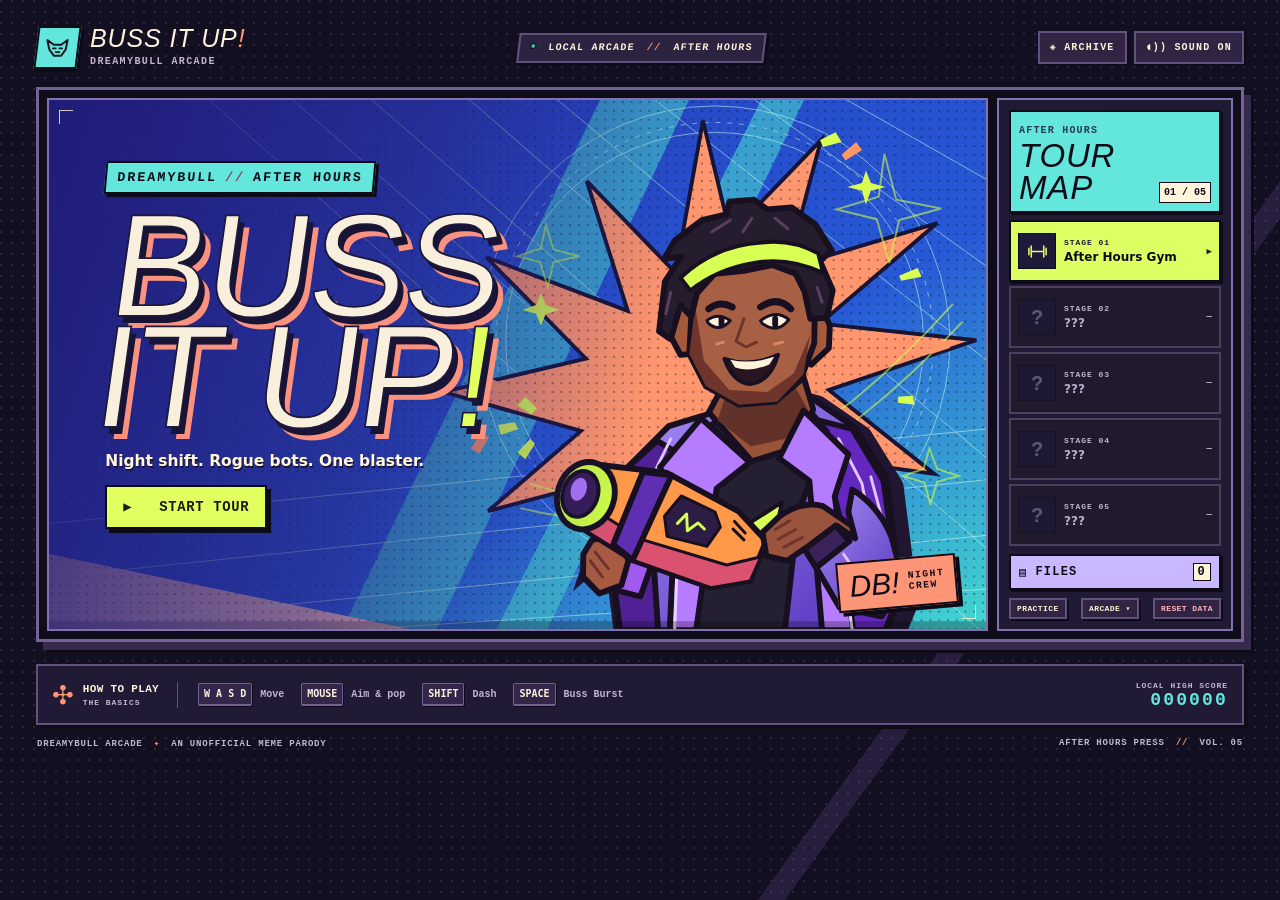
==== index.html @ a1ea4378 "added game" ====
<!doctype html>
<html lang="en">
<head>
  <meta charset="utf-8">
  <meta name="viewport" content="width=device-width, initial-scale=1">
  <meta name="theme-color" content="#120f20">
  <meta name="description" content="Dreamybull: Buss It Up! A five-stage confetti arcade shooter.">
  <title>Buss It Up! • Dreamybull Arcade</title>
  <style>:root{color-scheme:dark;--ink:#121113;--panel:#18171a;--line:#343137;--paper:#f4eedf;--muted:#a49da8;--lime:#d5ff52;--purple:#a972ef;--mono:Consolas,"Courier New",monospace;--head:Impact,"Arial Black",sans-serif}
*{box-sizing:border-box}
[hidden]{display:none!important}
body{margin:0;min-height:100svh;background:radial-gradient(ellipse at 40% -15%,#281d32 0,transparent 47%),radial-gradient(circle,#57505c45 1px,transparent 1px) 0 0/17px 17px,#111012;color:var(--paper);font-family:system-ui,sans-serif}
button{font:inherit;cursor:pointer;color:inherit}
button:focus-visible,a:focus-visible{outline:2px solid var(--lime);outline-offset:4px}
.cabinet{width:min(1332px,calc(100% - 72px));margin:auto;padding:30px 0 16px}
.mast{display:flex;align-items:center;justify-content:space-between;gap:18px;margin-bottom:24px}
.brand{display:flex;align-items:center;gap:11px;font:22px/.95 var(--head);letter-spacing:.06em;white-space:nowrap}
.brand-icon{display:grid;place-items:center;width:43px;height:43px;background:var(--lime);color:#1a1621;transform:skew(-7deg);box-shadow:3px 3px #ffffff26}
.brand-icon svg{width:33px;transform:skew(7deg)}
.brand div>span{color:var(--lime)}
.brand small,.mast-center,.tools button,.route small,.route-bottom,.control-strip small,.keys,.lore small{font:700 10px/1.15 var(--mono);letter-spacing:.12em}
.brand small{display:block;color:var(--muted);margin-top:5px}
.mast-center{color:var(--muted)}
.mast-center span,.route-bottom i{display:inline-block;width:6px;height:6px;border-radius:50%;background:var(--lime);box-shadow:0 0 8px #d5ff5265;vertical-align:1px;margin-right:5px}
.mast-center b,footer i{color:var(--lime);font-style:normal;margin:0 5px}
.tools{display:flex;gap:7px}
.tools button,.secondary,.route-bottom button,.pause{background:#201e23;border:1px solid var(--line);padding:9px 10px;white-space:nowrap}
.tools button:hover,.secondary:hover,.route-bottom button:hover,.pause:hover{border-color:var(--lime);color:var(--lime)}
.deck{display:grid;grid-template-columns:minmax(0,1fr) 236px;gap:12px;padding:10px;background:#151417;border:1px solid #45404a;box-shadow:0 11px 0 #08070970}
.viewport{position:relative;isolation:isolate;aspect-ratio:960/544;min-width:0;overflow:hidden;background:#1e142c;border:1px solid #5c496b;container-type:inline-size}
#arena,.title-screen,.poster,.hero-ink,.overlay,.frame-ticks,.touch{position:absolute;inset:0;width:100%;height:100%}
#arena{display:block;touch-action:none;cursor:crosshair}
.title-screen{overflow:hidden}
.hero-ink{background:linear-gradient(90deg,#190f28 0%,#190f28e8 20%,#24103870 50%,transparent 69%);pointer-events:none}
.hero-copy{position:absolute;left:6%;top:11.5%;z-index:2}
.hero-label,.hero-title>span,.poster-stamp span{font:700 clamp(8px,1.42cqw,14px) var(--mono);letter-spacing:.15em}
.hero-label{display:inline-flex;gap:8px;background:#25153b;border:1px solid #9364b9;color:#f6e8ff;padding:.65em .9em;margin-bottom:1.4em;transform:skew(-5deg)}
.hero-label span{color:var(--lime)}
.hero-title>span{color:#e9cbff;display:block;margin-left:.27em;margin-bottom:.35em;letter-spacing:.25em}
h1{margin:0;color:#f8f0dc;font:clamp(48px,14.6cqw,148px)/.77 var(--head);letter-spacing:-.015em;transform:skew(-8deg);text-shadow:.035em .045em #29164c,.065em .075em #a45df0}
h1 span{color:var(--lime)}
.hero-copy p{font:600 clamp(10px,1.65cqw,16px)/1.35 system-ui,sans-serif;color:#e2d4e8;margin:1.12em 0 .95em}
.hero-buttons{display:flex;gap:7px}
.primary,.ghost{border:1px solid #10110c;background:var(--lime);color:#181b10;padding:.84em 1.15em;font:900 clamp(10px,1.48cqw,14px) var(--mono);letter-spacing:.05em;box-shadow:3px 3px #100a1e;white-space:nowrap;transition:background .12s,transform .12s}
.primary:hover{background:#f0ffa3;transform:translateY(-2px)}
.primary:active{transform:translateY(1px)}
.ghost{background:#231439;color:var(--paper);border-color:#9271b1}
.ghost:hover{background:#402463}
.poster-stamp{display:flex;align-items:center;gap:.6em;position:absolute;right:3%;bottom:4%;border:1px solid #d9b3f8;background:#26143bdc;padding:.4em .7em;transform:rotate(-5deg);font-size:clamp(8px,1.6cqw,15px);box-shadow:3px 4px #1a1024}
.poster-stamp b{font:2em var(--head);color:var(--lime)}
.poster-stamp span{font-size:.65em;line-height:1.12}
.frame-ticks{pointer-events:none;inset:10px;width:auto;height:auto;background:linear-gradient(var(--paper),var(--paper)) 0 0/14px 1px,linear-gradient(var(--paper),var(--paper)) 0 0/1px 14px,linear-gradient(var(--paper),var(--paper)) 100% 100%/14px 1px,linear-gradient(var(--paper),var(--paper)) 100% 100%/1px 14px;background-repeat:no-repeat;opacity:.55}
.route{min-width:0;display:flex;flex-direction:column;background:var(--panel);border:1px solid var(--line);padding:16px 12px 11px}
.route-heading{display:flex;align-items:end;justify-content:space-between;padding:0 3px 13px}
.route-heading small{color:#c2a9d9}
.route-heading h2,.overlay h2,.lore h2{font:33px/.96 var(--head);letter-spacing:.025em;margin:3px 0 0}
#stage-count{font:700 10px var(--mono);color:var(--lime);white-space:nowrap}
.route ol{display:flex;flex:1;flex-direction:column;gap:5px;padding:0;margin:0;list-style:none}
.route li{position:relative;flex:1;display:flex;align-items:center;gap:8px;min-height:53px;padding:7px;background:#201e23;border:1px solid #302d33;color:#cbc3ce}
.route li.active{border-color:var(--stage);background:color-mix(in srgb,var(--stage) 12%,#201e23);color:var(--paper)}
.route li.active:after{content:"";position:absolute;right:-1px;top:calc(50% - 7px);height:14px;width:2px;background:var(--stage)}
.route li:not(.active):not(.done) .route-icon{opacity:.55}
.route-icon{width:38px;height:36px;flex:0 0 auto;display:grid;place-items:center;background:color-mix(in srgb,var(--stage) 16%,#19171c);color:var(--stage);border:1px solid color-mix(in srgb,var(--stage) 28%,#19171c)}
.route-icon svg{width:25px;height:25px}
.route li small{color:var(--stage);font-size:8px;display:block;margin-bottom:4px}
.route li b{display:block;font-size:11px;line-height:1.08}
.route-tag{margin-left:auto;color:#b8aabb;font:800 9px var(--mono);white-space:nowrap}
.active .route-tag,.done .route-tag{color:var(--stage)}
.route-bottom{display:flex;align-items:center;justify-content:space-between;gap:3px;color:var(--muted);font-size:8px;letter-spacing:.04em;padding-top:12px}
.route-bottom button{color:#e2d6ea;font:inherit;letter-spacing:.05em;padding:5px}
.route-bottom button:disabled{cursor:default;color:#b1a8b3;border-color:#36313a}
.control-strip{display:flex;align-items:center;gap:20px;padding:12px 14px;margin-top:19px;border:1px solid var(--line);background:#19171c}
.how{display:flex;align-items:center;gap:9px;white-space:nowrap;border-right:1px solid var(--line);padding-right:18px}
.control-icon{color:var(--lime);font-size:26px;line-height:1}
.how b,.how small,.high small{display:block}
.how b{font:800 11px var(--mono);letter-spacing:.03em}
.how small,.high small{font-size:8px;color:var(--muted);margin-top:3px}
.keys{display:flex;gap:17px;flex-wrap:wrap;letter-spacing:0;color:#cfc7d0}
.keys span{white-space:nowrap}
kbd{display:inline-block;padding:4px 5px;background:#29262c;border:1px solid #49424e;border-bottom-width:2px;color:#f6edf7;border-radius:2px;margin-right:2px}
.high{margin-left:auto;text-align:right;white-space:nowrap}
.high strong{font:900 18px/1.15 var(--mono);color:var(--lime);letter-spacing:.12em}
footer{display:flex;justify-content:space-between;gap:12px;padding:13px 1px 0;color:#a9a1ac;font:700 9px var(--mono);letter-spacing:.09em}
.hud{position:absolute;inset:0;pointer-events:none;font-family:var(--mono);font-size:clamp(8px,1.35cqw,13px);font-weight:700;text-shadow:1px 1px #141217}
.hud-meter{position:absolute;left:3.5%;top:3%;width:23%}
.meter{height:6px;background:#231825;border:1px solid #c7b8bf90;margin-top:3px}
.meter i{display:block;height:100%;background:var(--lime)}
.hud-wave{position:absolute;left:50%;top:2.5%;transform:translateX(-50%);text-align:center;white-space:nowrap}
.hud-wave span,.hud-score span{color:#e0cbef;font-size:.75em;letter-spacing:.1em;display:block}
.hud-wave strong,.hud-score strong{font-size:1.25em}
.hud-score{position:absolute;right:9%;top:2.5%;text-align:right}
.pause{position:absolute;right:2.7%;top:2.5%;pointer-events:auto;padding:3px 8px;font-size:1em}
.hud-actions{position:absolute;bottom:2%;left:3.5%;display:flex;gap:12px;color:var(--lime)}
.hud-actions span{white-space:nowrap}
#boss-hud{position:absolute;top:10.5%;left:30%;width:40%;text-align:center;color:#ffdcd6}
#boss-hud i{background:#ff789b}
.toast{position:absolute;top:20%;left:50%;transform:translateX(-50%);z-index:2;white-space:nowrap;pointer-events:none;padding:.35em .8em;color:#fffbdf;background:#20132add;border:1px solid #f7e7fe5e;box-shadow:3px 4px #0e0b1ab0;font:clamp(13px,3cqw,27px) var(--head);letter-spacing:.06em}
.overlay{display:flex;justify-content:center;align-items:center;overflow:auto;z-index:5;background:#110c1bcd;padding:9px}
.modal-card{width:min(90%,670px);max-height:100%;overflow:auto;background:#21182b;border:1px solid #a46cca;box-shadow:5px 6px #0a0814;padding:clamp(9px,3cqw,26px);text-align:center}
.modal-card h2{font-size:clamp(20px,5.4cqw,54px);text-shadow:2px 2px #773d95;margin:.15em 0}
.modal-card>small{color:var(--lime);letter-spacing:.13em;font:800 clamp(8px,1.45cqw,13px) var(--mono)}
.modal-card p{font-size:clamp(10px,1.65cqw,15px);margin:.55em 0 .85em;color:#e0d2e4}
.modal-card .actions{display:flex;gap:8px;justify-content:center;flex-wrap:wrap;margin-top:.6em}
.pick-list{display:grid;grid-template-columns:repeat(3,1fr);gap:7px;margin:10px 0 3px}
.pick-list button{min-width:0;background:#30223d;border:1px solid #7b5899;padding:.5em .35em;color:var(--paper);font-size:clamp(9px,1.4cqw,14px)}
.pick-list button:hover{border-color:var(--lime);background:#463157}
.pick-list b,.pick-list small,.pick-list i{display:block}
.pick-list i{font:900 1.6em var(--mono);color:var(--lime)}
.pick-list b{margin:.2em 0}
.pick-list small{color:#d2bedc;line-height:1.25}
.lore{width:min(93vw,610px);max-height:85svh;overflow:auto;background:#1e1826;color:var(--paper);border:1px solid #9364b9;padding:22px;box-shadow:8px 9px #0a0712}
.lore::backdrop{background:#0a0811cf}
.lore-head{display:flex;justify-content:space-between;align-items:start}
.lore small{color:var(--lime)}
.lore p{color:#ded0e7;font-size:13px;line-height:1.5}
.lore article{padding:9px 0;border-top:1px solid #42334e}
.lore article p{margin:4px 0 0}
.lore a{color:#e6bbff}
.touch{z-index:3;pointer-events:none;align-items:end;justify-content:space-between;padding:8px 4% 5.7%;display:flex}
.touch button,#stick{pointer-events:auto;touch-action:none;border-radius:50%;border:1px solid #eee5ff9c;color:#fff8eb;background:#261a39af}
#stick{width:54px;height:54px;display:grid;place-items:center}
#stick i{width:23px;height:23px;border-radius:50%;background:#e1bdffaf;pointer-events:none}
.touch-actions{display:flex;gap:5px;align-items:end}
.touch button{width:41px;height:41px;font:900 8px var(--mono)}
.touch #touch-fire{width:52px;height:52px;background:#d5ff52bd;color:#1b1122;font-size:12px}
.overlay{
  background:#100b18bc;backdrop-filter:blur(0);opacity:0;visibility:hidden;pointer-events:none;
  transition:opacity .19s ease,backdrop-filter .22s ease,visibility 0s linear .22s;
}
.overlay.is-open{
  opacity:1;visibility:visible;pointer-events:auto;backdrop-filter:blur(4px);
  transition-delay:0s;
}
.modal-card{
  background:linear-gradient(140deg,#312141 0%,#21182b 56%);border-top:3px solid #c08af5;
  box-shadow:0 18px 50px #0c0617b8,4px 5px #11091c;
  scrollbar-color:#765391 #21182b;
}
.is-open .modal-card{animation:menu-arrive .25s cubic-bezier(.15,.7,.23,1) both}
@keyframes menu-arrive{from{opacity:0;transform:translateY(10px) scale(.975)}to{opacity:1;transform:none}}
.pick-list button{transition:transform .14s ease,background .14s ease,border-color .14s ease}
.pick-list button:hover{transform:translateY(-2px)}
.run-stats{display:grid;grid-template-columns:repeat(3,minmax(0,1fr));gap:4px;margin:.7em 0}
.run-stats div{padding:.38em .2em;background:#160f208c;border:1px solid #5e4674}
.run-stats dt{color:#d5bde8;font:700 clamp(6px,1.2cqw,11px) var(--mono);letter-spacing:.07em}
.run-stats dd{margin:.12em 0 0;font:800 clamp(11px,2.6cqw,23px) var(--mono);color:#f2eadb}
.run-stats div:nth-child(2) dd,.run-stats div:nth-child(3) dd{color:var(--lime)}
.meter i{transition:width .18s ease-out}
#wave-track{display:flex;justify-content:center;gap:3px;margin-top:3px}
#wave-track i{width:clamp(5px,1.15cqw,11px);height:2px;background:#493857}
#wave-track i:last-child{transform:skew(-28deg)}
#wave-track .done{background:#847396}
#wave-track .now{background:var(--lime);box-shadow:0 0 5px #d5ff5260}
#boss-hud.overclocked{color:#ffadf0}
#boss-hud.overclocked i{background:linear-gradient(90deg,#a26dfc,#ff80d8);box-shadow:0 0 10px #ff80d8}
.lore[open]{animation:menu-arrive .24s ease-out both}
.lore h3{color:var(--lime);font:800 12px var(--mono);letter-spacing:.12em;margin-top:22px}
#catalog-count{color:var(--lime)}
.pick-list .rarity{display:block;color:#e1dbe6;font:800 .72em var(--mono);letter-spacing:.12em;text-transform:uppercase}
.pick-list [data-tier="Rare"]{border-color:#54a9d6;background:#223348}
.pick-list [data-tier="Rare"] .rarity,.pick-list [data-tier="Rare"] i{color:#a1e3ff}
.pick-list [data-tier="Bussted"]{border-color:#e481d0;background:linear-gradient(150deg,#4f215b,#342043);box-shadow:inset 0 0 15px #e481d025}
.pick-list [data-tier="Bussted"] .rarity,.pick-list [data-tier="Bussted"] i{color:#ffaeeb}
.field-guide{width:min(94vw,790px)}
@media(max-width:460px){.tools button{letter-spacing:.04em}}
@media(max-width:350px){.tools #archive span,.tools #audio span{display:none}}
@media(min-width:1050px) and (max-height:780px){.cabinet{max-width:min(1332px,calc((100svh - 204px)*1.765 + 270px));padding-top:18px}.mast{margin-bottom:15px}.control-strip{margin-top:14px}}
@media(max-width:970px){.cabinet{width:calc(100% - 32px)}.deck{grid-template-columns:minmax(0,1fr) 187px;gap:7px;padding:7px}.route{padding:9px 7px 7px}.route-heading{padding-bottom:7px}.route-heading h2{font-size:25px}.route li{min-height:38px;padding:4px;gap:5px}.route-icon{width:29px;height:27px}.route-icon svg{width:22px}.route li b{font-size:10px}.route-tag{font-size:8px}}
@media(max-width:710px){.cabinet{width:calc(100% - 18px);padding-top:12px}.mast{margin-bottom:12px;gap:6px}.mast-center{display:none}.brand{font-size:16px}.brand-icon{width:32px;height:32px}.brand-icon svg{width:25px}.brand small{font-size:7px}.tools{gap:4px}.tools button{font-size:8px;padding:6px}.deck{grid-template-columns:1fr;padding:5px}.route-heading{align-items:center}.route-heading h2{display:inline;margin-left:6px;font-size:19px}.route-heading small{font-size:8px}.route ol{display:grid;grid-template-columns:repeat(5,1fr);gap:3px}.route li{flex-direction:column;text-align:center;justify-content:start;padding:4px 2px;gap:3px}.route li small{margin-bottom:2px}.route li b{font-size:8px}.route-tag{display:none}.route-icon{width:24px;height:22px}.route-icon svg{width:17px;height:17px}.route-bottom{padding-top:6px}.control-strip{gap:7px;margin-top:12px;padding:6px}.how{display:none}.keys{gap:4px;font-size:8px}.high strong{font-size:11px}.high small{font-size:6px}footer{font-size:7px}}
@media(max-width:460px){.hero-copy{top:8%;left:5%}.hero-label{margin-bottom:.65em}.hero-title h1{font-size:13.6cqw}.hero-copy p{font-size:9px;margin:.65em 0 .55em}.hero-buttons .primary{font-size:8px;padding:.65em}.poster-stamp{right:2%;bottom:3%}.pick-list{gap:4px;margin:5px 0}.modal-card p{margin:.3em 0}.keys{gap:3px}.keys kbd{padding:2px}.touch{padding-bottom:6.3%}}
@media(pointer:coarse) and (orientation:landscape) and (max-height:540px){.cabinet{width:min(95vw,calc((100svh - 60px)*1.76));padding-top:4px}.mast{margin-bottom:4px}.deck{grid-template-columns:1fr;padding:3px}.route,.control-strip,footer{display:none}}
@media(prefers-reduced-motion:reduce){*,*::before,*::after{transition:none!important;animation:none!important}}

/* Night palette for the comic cabinet. */
:root{
  --ink:#0d0b18;--paper:#fff2dc;--line:#62517d;--lime:#e1ff5e;--signal:#63e7dc;--hot:#ff9577;
  --night:#131022;--surface:#211a34;--raised:#302442;--muted:#c4b5d1;
}
body{
  color-scheme:dark;color:var(--paper);
  background:
    linear-gradient(126deg,transparent 73%,#8d62c22c 73%,#8d62c22c 74.4%,transparent 74.4%),
    radial-gradient(circle at 1px 1px,#c3abe125 1px,transparent 1.15px) 0 0/11px 11px,
    #120f20;
}
button:focus-visible,a:focus-visible,input:focus-visible{outline:3px solid var(--signal);outline-offset:3px}
.cabinet{padding-top:26px}
.mast{margin-bottom:18px}
.brand{font-size:25px;font-style:italic;letter-spacing:.035em}
.brand-icon{background:var(--signal);border:2px solid var(--ink);box-shadow:3px 3px var(--ink)}
.brand small{color:var(--muted);letter-spacing:.14em}
.brand div>span,.mast-center b,footer i{color:var(--hot)}
.mast-center{
  color:var(--paper);background:#2c2340;border:2px solid var(--line);padding:7px 10px;
  box-shadow:3px 3px var(--ink);transform:skew(-7deg);
}
.mast-center span,.route-bottom i{background:#41b8a3;box-shadow:none;border:1px solid var(--ink)}
.tools button,.secondary,.route-bottom button{
  color:var(--paper);background:var(--raised);border:2px solid var(--line);box-shadow:2px 2px var(--ink);
}
.tools button:hover,.secondary:hover,.route-bottom button:hover{background:var(--signal);border-color:var(--ink);color:var(--ink)}
.deck{
  background:#0f0c1c;border:3px solid #746195;gap:9px;padding:8px;
  box-shadow:7px 8px 0 #36294b,10px 11px 0 var(--ink);
}
.viewport{border:2px solid #8171ad;background:#25205b}
.hero-ink{background:linear-gradient(103deg,#201a72e8 0%,#251d778f 36%,transparent 63%)}
.hero-label{
  color:var(--ink);background:var(--signal);border:2px solid var(--ink);
  padding:.54em .78em;box-shadow:3px 3px var(--ink);margin-bottom:1.15em;
}
.hero-label span{color:#88435f}
.hero-title h1{
  font-size:clamp(48px,15.6cqw,155px);line-height:.76;letter-spacing:-.018em;
  text-shadow:.04em .045em #181435,.08em .085em #fb927f;
  -webkit-text-stroke:.012em #1e183b;
}
.hero-copy p{color:#fff7df;margin:1.28em 0 .8em;text-shadow:1px 2px #1b1535;font-weight:800}
.primary{border:2px solid var(--ink);box-shadow:4px 4px var(--ink)}
.ghost{background:#35294d;color:var(--paper);border-color:#8270a5}
.ghost:hover{background:var(--signal);color:var(--ink)}
.poster-stamp{color:var(--ink);background:var(--hot);border:2px solid var(--ink);box-shadow:4px 4px var(--ink)}
.poster-stamp b{color:var(--ink);font-style:italic}
.frame-ticks{opacity:.8}
.route{
  background:var(--surface);color:var(--paper);border:2px solid #8171ad;
  padding:10px;overflow:hidden;
}
.route-heading{
  background:var(--signal);color:var(--ink);border:2px solid var(--ink);padding:6px 8px 8px;margin-bottom:7px;
  box-shadow:2px 2px var(--ink);
}
.route-heading small{color:#25375a}
.route-heading h2{font-style:italic}
#stage-count{color:var(--ink);padding:4px;background:#fff5dc;border:1px solid var(--ink)}
.route ol{gap:4px}
.route li{
  background:var(--raised);border:2px solid #6e588b;color:var(--paper);min-height:39px;
}
.route li.active{border-color:var(--ink);background:var(--stage);color:var(--ink);box-shadow:2px 2px var(--ink)}
.route li.active:after{display:none}
.route li.locked{background:#211a2c;border-color:#4d405e;color:#bbadca}
.route-icon{
  border:1px solid var(--ink);background:#1d1938;color:var(--stage);
  font:900 20px var(--head);
}
.route li small,.route-tag,.active .route-tag,.done .route-tag{color:var(--muted)}
.route li.active small,.route li.active .route-tag{color:#241738}
.route li b{font-size:12px}
.route-bottom{color:var(--muted);padding-top:8px}
.route-bottom button{padding:4px 6px}
.route-bottom button:disabled{color:#bdb0c8;background:#211b30;border-color:#6e5c82;box-shadow:none}
.route-bottom{flex-wrap:wrap}
#reset-data,#confirm-reset{color:#ffb4bc}
#reset-data:hover,#confirm-reset:hover{background:#ffb4bc;color:var(--ink)}
.reset-actions{display:flex;justify-content:flex-end;flex-wrap:wrap;gap:8px;margin-top:12px}
.catalog-button{
  display:flex;align-items:center;gap:8px;width:100%;margin-top:8px;padding:7px 8px;
  color:var(--ink);background:#c9b7ff;border:2px solid var(--ink);
  box-shadow:2px 2px var(--ink);text-align:left;font:900 12px var(--mono);letter-spacing:.10em;
}
.catalog-button:hover{background:var(--hot);transform:translateY(-1px)}
#catalog-count{color:var(--ink);margin-left:auto;background:#fff3d8;border:1px solid var(--ink);padding:1px 4px}
.control-strip{
  color:var(--paper);background:var(--surface);border:2px solid var(--line);
  box-shadow:4px 4px var(--ink);margin-top:22px;
}
.control-icon{color:var(--hot)}
.how small,.high small,.keys{color:var(--muted)}
kbd{background:#33264a;color:#fff4dc;border-color:#725f93;box-shadow:1px 1px var(--ink)}
.high strong{color:var(--signal)}
footer{color:var(--muted)}
.hud{color:#fff5da}
.pause{color:#fff4dc;background:#352c60;border:1px solid #aba0d6}
.toast{
  color:var(--ink);background:#fbe69c;border:2px solid var(--ink);
  box-shadow:4px 4px var(--ink);transform:translateX(-50%) skew(-4deg);
}
#boss-hud.overheat{color:#e1ff8b}
#boss-hud.overheat i{background:#adf977}
.overlay{background:#1b1534b3}
.modal-card,.lore{
  color:var(--paper);background:var(--surface);border:3px solid #8a71a8;
  box-shadow:6px 6px #352748,9px 9px var(--ink);
}
.modal-card{border-top:9px solid var(--signal);scrollbar-color:#8f77b6 var(--surface)}
.modal-card h2{color:var(--paper);font-style:italic;text-shadow:2px 2px #9a4256}
.modal-card>small,.lore small,.lore h3{color:var(--signal)}
.modal-card p,.lore p{color:var(--muted)}
.lore{scrollbar-color:#8f77b6 var(--surface)}
.lore article{border-color:#655074}
.lore a{color:#bdb1ff}
.pick-list button,.pick-list [data-tier="Rare"],.pick-list [data-tier="Bussted"]{
  color:var(--paper);background:#352b43;border:2px solid #7c6c95;box-shadow:2px 3px var(--ink);
}
.pick-list [data-tier="Rare"]{background:#233a49;border-color:#73c5d3}
.pick-list [data-tier="Bussted"]{background:#4a234c;border-color:#e694c4}
.pick-list button:hover{background:#444355;border-color:var(--lime)}
.modal-card .upgrade-odds{display:block;margin-top:10px;font-size:clamp(6px,1.1cqw,10px)}
.modal-card .encore{padding:4px 7px;font:800 clamp(7px,1.1cqw,11px) var(--mono)}
.pick-list .perk-owned{margin-top:.33em;color:#f9e3b6;font:700 .7em var(--mono)}
.pick-list button .rarity,.pick-list button i,.pick-list button small,
.pick-list [data-tier="Rare"] .rarity,.pick-list [data-tier="Rare"] i,
.pick-list [data-tier="Bussted"] .rarity,.pick-list [data-tier="Bussted"] i{color:#e9d7f3}
.pick-list [data-tier="Rare"] .rarity,.pick-list [data-tier="Rare"] i{color:#b4f1f6}
.pick-list [data-tier="Bussted"] .rarity,.pick-list [data-tier="Bussted"] i{color:#ffc5ed}
.run-stats div{background:#332741;border-color:#78638d}
.run-stats dt,.run-stats dd{color:var(--paper)}
.run-stats div:nth-child(2) dd,.run-stats div:nth-child(3) dd{color:var(--signal)}
.file-tabs{display:flex;gap:6px;margin:0}
.file-tabs button{
  background:var(--raised);color:var(--paper);border:2px solid var(--line);
  padding:5px 10px;font:800 11px var(--mono);text-transform:uppercase;
}
.file-tabs button[aria-pressed="true"]{background:var(--signal);color:var(--ink);border-color:var(--ink);box-shadow:2px 2px var(--ink)}
.file-table{width:calc(100% + 10px);margin-left:-5px;border-spacing:5px;table-layout:fixed}
.file-table td{padding:0;vertical-align:top}
.file-table button{
  display:flex;flex-direction:column;align-items:center;justify-content:center;gap:4px;width:100%;
  min-height:96px;padding:5px;color:var(--paper);background:color-mix(in srgb,var(--entry) 16%,var(--night));
  border:2px solid color-mix(in srgb,var(--entry) 42%,var(--ink));font-size:10px;line-height:1.13;
}
.file-table button[aria-pressed="true"]{background:color-mix(in srgb,var(--entry) 34%,var(--night));border-color:var(--entry);box-shadow:2px 2px var(--ink)}
.file-table button:hover{border-color:var(--entry)}
.file-table .file-number{color:var(--entry);font-size:9px;letter-spacing:.06em}
.file-table canvas,.perk-icon{width:44px;height:44px;background:#231e37;border:1px solid var(--ink)}
.perk-icon{display:grid;place-items:center;color:var(--entry);font:900 26px var(--mono)}
.file-detail,.empty-files{
  margin-top:5px;padding:11px 13px;border:2px solid #79638d;background:#302442;
  font-size:13px;color:var(--paper);
}
.file-detail small,.file-detail b{display:block}
.file-detail p{margin:4px 0 0}
.practice-list{display:grid;gap:7px}
.practice-list button{border-left:5px solid var(--fight);text-align:left}
.file-detail b{margin-top:5px;font-size:16px;line-height:1.15}
.file-detail .file-limit{margin-top:12px;color:var(--muted)}
.file-toolbar{display:flex;align-items:center;justify-content:space-between;gap:10px;margin:14px 0 5px}
.file-toolbar label{flex:0 1 215px;min-width:0}
.file-toolbar input{
  width:100%;padding:6px 8px;background:var(--night);border:2px solid var(--line);
  color:var(--paper);font:inherit;font-size:13px;
}
.file-toolbar input::placeholder{color:var(--muted)}
.file-layout{display:grid;grid-template-columns:minmax(0,1fr) 185px;gap:10px;align-items:start}
.file-detail{position:sticky;top:0}
.sr-only{position:absolute;width:1px;height:1px;padding:0;overflow:hidden;clip-path:inset(50%);white-space:nowrap}
.hud-actions{bottom:1%;gap:9px;align-items:end}
.hud-actions div{min-width:clamp(43px,8.7cqw,84px)}
.hud-actions span{color:#cbbbdc;display:block;font-size:.82em;line-height:1.05}
.hud-actions span.ready{color:#e1ff69}
.hud-actions i{display:block;height:2px;max-width:100%;background:#cefb75;margin-top:2px;transition:width .12s linear}
.hud-actions #dash-fill{background:#9fe7ff}
#combo-status{color:#ffa899;font-size:.82em}
@media(max-width:600px){
  .file-layout{grid-template-columns:1fr;gap:3px}
  .file-detail{grid-row:1;z-index:1}
  .file-detail b{font-size:13px}
}
@media(max-width:970px){.route li b{font-size:10px}.route-heading{padding:5px}.route{padding:7px}}
@media(max-width:710px){
  .cabinet{padding-top:12px}.mast{margin-bottom:10px}.brand{font-size:17px}
  .deck{gap:5px;padding:4px;box-shadow:4px 5px #36294b,6px 7px var(--ink)}
  .route ol{grid-template-columns:repeat(auto-fit,minmax(49px,1fr))}
  .route li b{font-size:8px}.route-heading{margin-bottom:5px}
  .route-heading h2{margin-left:4px}.route li{border-width:1px}
  .catalog-button{padding:4px 6px;margin-top:5px}
  .control-strip{margin-top:14px}
}
@media(max-width:460px){
  .hero-label{margin-bottom:.65em;border-width:1px}
  .hero-title h1{font-size:13.8cqw}
  .hero-copy p{margin:.8em 0 .7em;font-size:8px}
  .poster-stamp{border-width:1px}
}
@media(pointer:coarse) and (orientation:landscape) and (max-height:540px){
  body[data-mode="title"] .route{display:flex}
  body[data-mode="title"] .route ol{display:grid;grid-template-columns:repeat(auto-fit,minmax(45px,1fr))}
  body[data-mode="title"] .route li{min-height:37px;padding:3px}
  body[data-mode="title"] .route-icon{display:none}
}
</style>
</head>
<body data-mode="title">
  <main class="cabinet">
    <header class="mast">
      <div class="brand"><span class="brand-icon" aria-hidden="true"><svg viewBox="0 0 36 36" fill="none"><path d="M7 10l7 5h8l7-5-2 10-5 7h-8l-5-7z" stroke="currentColor" stroke-width="2.2" stroke-linejoin="round"/><path d="M13 19h3m4 0h3m-7 4h4" stroke="currentColor" stroke-width="2" stroke-linecap="round"/></svg></span><div>BUSS IT UP<span>!</span><small>DREAMYBULL ARCADE</small></div></div>
      <div class="mast-center"><span></span> LOCAL ARCADE <b> //</b> AFTER HOURS</div>
      <div class="tools"><button id="archive" aria-label="Open the lore archive">◈ <span>ARCHIVE</span></button><button id="audio" aria-label="Toggle sound" aria-pressed="true">◖)) <span>SOUND ON</span></button></div>
    </header>

    <section class="deck" aria-label="Arcade cabinet">
      <div class="viewport" id="viewport">
        <canvas id="arena" width="960" height="544" aria-label="Buss It Up! gameplay arena"></canvas>
        <div class="hud" id="hud" hidden>
          <div class="hud-meter"><b id="hp-text"></b><div class="meter"><i id="hp-fill"></i></div></div>
          <div class="hud-wave"><span id="arena-name"></span><strong id="wave-name"></strong><div id="wave-track" aria-hidden="true"></div></div>
          <div class="hud-score"><span>SCORE</span><strong id="score"></strong></div>
          <div class="hud-actions">
            <div><span id="dash-status"></span><i id="dash-fill"></i></div>
            <div><span id="buss-status"></span><i id="buss-fill"></i></div>
            <strong id="combo-status" hidden></strong>
          </div>
          <div id="boss-hud" hidden><b id="boss-name"></b><div class="meter"><i id="boss-fill"></i></div></div>
          <button id="pause" class="pause" aria-label="Pause game">Ⅱ</button>
        </div>
        <div id="toast" class="toast" hidden></div>
        <section class="title-screen" id="title-screen" aria-label="Title screen">
          <svg class="poster" viewBox="0 0 960 544" preserveAspectRatio="xMidYMid slice" aria-hidden="true" xmlns="http://www.w3.org/2000/svg">
  <defs>
    <linearGradient id="pbg" x2="1" y2="1" gradientUnits="objectBoundingBox"><stop stop-color="#2537b6"/><stop offset=".62" stop-color="#2759d7"/><stop offset="1" stop-color="#42d9d0"/></linearGradient>
    <linearGradient id="pj" x2="1" y2="1" gradientUnits="objectBoundingBox"><stop stop-color="#aa94f9"/><stop offset="1" stop-color="#542fbc"/></linearGradient>
    <pattern id="pd" width="9" height="9" patternUnits="userSpaceOnUse"><circle cx="3" cy="3" r="1.1" fill="#100b1b" opacity=".46"/></pattern>
    <pattern id="ph" width="7" height="7" patternUnits="userSpaceOnUse" patternTransform="rotate(45)"><path d="M0 0V7" stroke="#141022" stroke-width="2" opacity=".25"/></pattern>
  </defs>
  <path fill="url(#pbg)" d="M0 0h960v544H0z"/>
  <path fill="#47dbd0" opacity=".58" d="M565 0h91L397 544h-97zM730 0h44L510 544h-52z"/>
  <path fill="#ffc6b0" d="M0 466l374 78H0z"/>
  <path fill="url(#pd)" d="M0 0h960v544H0z"/>
  <g stroke="#d4ffed" opacity=".55" stroke-width="1" fill="none">
    <path d="M430 0l530 460M520 0l440 367M620 0l340 267M722 0l238 171M816 0l144 82M330 0l624 544M249 0l620 544M163 0l613 544M0 435l960-97M0 490l960-100M0 542l960-95M306 544l654-42"/>
    <circle cx="682" cy="248" r="214"/><circle cx="682" cy="248" r="224" stroke-dasharray="5 7"/><circle cx="682" cy="248" r="241"/>
  </g>
  <path d="M670 22l28 116 93-96-35 131 154-46-120 103 160 17-151 51 108 86-137-19 48 135-105-100-38 136-40-121-94 83 37-110-128 34 95-82-141-40 146-34-102-104 145 55-42-133 91 94z" fill="#ff966e" stroke="#171535" stroke-width="4"/>
  <path d="M670 22l28 116 93-96-35 131 154-46-120 103 160 17-151 51 108 86-137-19 48 135-105-100-38 136-40-121-94 83 37-110-128 34 95-82-141-40 146-34-102-104 145 55-42-133 91 94z" fill="url(#pd)"/>
  <g fill="none" stroke="#cfff48" stroke-width="2" opacity=".58"><path d="M492 394q205 71 434-184M483 419q222 58 453-191"/><path d="M856 56l12 47 46 9-43 12-10 44-13-45-41-10 43-13zM509 129l8 25 26 7-26 6-6 25-8-25-23-6 24-8zM902 358l8 21 22 7-22 6-7 23-6-22-22-7 21-7z"/></g>
  <g transform="translate(494 74)" stroke="#181020" stroke-width="6" stroke-linejoin="round" stroke-linecap="round">
    <!-- silhouette, raised shoulder, and jacket -->
    <path d="M91 470L81 390l15-84 45-45 49-15 33-31 64 17 45 31 32 51 15 119-15 37z" fill="#211632" stroke="#211632" stroke-width="23" transform="translate(6 9)"/>
    <path d="M91 470L81 390l15-84 45-45 49-15 33-31 64 17 45 31 32 51 15 119-15 37z" fill="url(#pj)"/>
    <path d="M129 276l28 17-32 99 5 78H91l-10-80 15-84z" fill="#4f2194"/>
    <path d="M290 254l39 10 32 53 16 116-14 37h-54l11-101z" fill="#6328bf"/>
    <path d="M143 274l-20 41-12 62m22-56l-10 39M315 274l24 46 13 69m-4-76l17 63" fill="none" stroke="#e5c3ff" stroke-width="3"/>
    <path d="M169 270l35-23 73-12 26 32-30 86-13 117H154l2-118z" fill="#242032"/>
    <path d="M182 247l20-37 76-3 11 37-21 40-42 13z" fill="#995339"/>
    <path d="M202 221l69 1 13 23-24 29-35 8-34-27z" fill="#623129" stroke="none"/>
    <path d="M174 253l50 45-34 27-21 145h-27l6-130-16-37zM279 245l-25 49 31 23 13 153h32l-19-137 14-43z" fill="#b67cff"/>
    <path d="M151 368l-4 102m168-98l14 98" stroke="#e9d5ff" stroke-width="3"/>
    <path d="M183 346l35 18 39-25-10 46-26 22-29-20z" fill="#d9ff53" stroke-width="4"/><path d="M206 377h4m15 0h4" stroke-width="4"/>
    <!-- face, cheek and expressive features -->
    <path d="M164 144q-15-12-20 3l-1 22 10 19 21-2m105-33q21-14 27 5l-1 23-18 17-12-9" fill="#a55a3c"/>
    <path d="M166 112l45-40 56 14 24 33-1 57-14 38-26 22-37 3-34-19-17-33z" fill="#a86045"/>
    <path d="M168 138l9 56 26 30 39 2 27-19 17-40-7 41-27 28-39 3-34-19-17-33z" fill="#6f352c" stroke="none"/>
    <path d="M182 141q11-9 24-2m29 0q18-12 31 2" fill="none" stroke-width="7"/>
    <path d="M180 153q11-9 24 0-12 13-23 2zm55 0q16-12 29-1-11 15-27 4z" fill="#fff1dc" stroke-width="3"/>
    <path d="M195 151v6m55-6v6" stroke-width="6"/>
    <path d="M218 151l-8 23 10 6 11-5" fill="none" stroke="#6e332a" stroke-width="3"/>
    <path d="M198 192q27 9 55-4-8 27-28 30-18-1-27-26z" fill="#271522" stroke-width="4"/>
    <path d="M204 193q21 5 45-3l-5 8q-19 8-35 3z" fill="#fff2da" stroke="none"/>
    <path d="M190 177l7-2m52 2l9-2" fill="none" stroke="#d68761" stroke-width="3"/>
    <!-- locs and sweatband -->
    <path d="M164 149l-11-12-10 35-12-8 6-51 17-26-18 3 11-19 28-21 25-6 3-13 25-2 14 10 25-2 24 17 17 27-12 11 13 30-6 28-17 1-6-28-9-18-24-9-29 6-30 3-18 20z" fill="#251c2d"/>
    <path d="M153 109q35-33 83-36 31-4 58 11l5 20q-36-17-72-10-36 6-64 28z" fill="#d8ff54" stroke-width="4"/>
    <path d="M204 50l-19 12m41-14l-9 14m33-14l13 11m-120 65l-5 22m155-27l5 15" stroke="#5a405c" stroke-width="3" fill="none"/>
    <!-- foam cannon at a Dutch angle -->
    <g transform="translate(42 272) rotate(18)">
      <path d="M105 67l13 30-1 37-32 2-13-53z" fill="#a159ee"/>
      <path d="M72 83l22 19 1 27-19 15-21-11-7-22 4-17z" fill="#a85b41"/>
      <path d="M59 105l18 12m-20-2l17 12" fill="none" stroke="#6e332a" stroke-width="3"/>
      <path d="M34 19l69-14 83 15 36 20-3 44-36 19-84-2-68-17z" fill="#ff9949"/>
      <path d="M37 62l63 16 91-2 31-19-3 27-36 19-84-2-68-17z" fill="#db5270" stroke-width="3"/>
      <path d="M80 12l-6 80 24 9 11-95z" fill="#5e2fb2"/>
      <path d="M125 23l38 5 10 13-7 23-42 3-9-19z" fill="#2d1d45" stroke-width="3"/>
      <path d="M130 51l6-12 6 16 8-11 8 4" stroke="#d9ff53" stroke-width="3" fill="none"/>
      <ellipse cx="32" cy="53" rx="29" ry="35" fill="#cfff48"/>
      <ellipse cx="26" cy="53" rx="18" ry="24" fill="#381d56" stroke-width="4"/>
      <ellipse cx="23" cy="49" rx="8" ry="12" fill="#ae78fa" stroke="none"/>
      <path d="M185 31l14 8m-13 0l14 7" stroke-width="3"/>
    </g>
    <path d="M299 343q-21-6-44 10l-18 17 4 24 21 5 19-13 15-3 20 22 19-8-4-32z" fill="#9a543e"/>
    <path d="M250 367l15-9m-12 19l18-10m-12 18l19-10" stroke="#6e332a" stroke-width="3"/>
    <path d="M329 326q27 17 40 48l13 48-23 34-43-9-35-60 32-24 19 13-7-27z" fill="url(#pj)"/>
    <path d="M280 387l32-24 14 16-34 27z" fill="#3a225a"/>
    <path d="M320 392l25 36 23 4" fill="none" stroke="#e3c1ff" stroke-width="3"/>
  </g>
  <g fill="#d9ff53"><path d="M500 317l-12-12-8 9 14 9zm-23 14l-17 3 3 10 18-6zm16 17l-13 14 8 7 10-16zM790 42l16-8 6 10-19 5zm81 139l19-8 4 9-21 4zM870 305l15-1 2 9-17-2z"/><path d="M837 73l5 13 15 4-15 4-5 14-4-14-15-4 15-4zm-333 126l5 12 14 5-14 4-5 12-5-12-14-4 14-5z"/></g>
  <g fill="#ff9864"><path d="M468 303l-18-9 3-8 20 11zm-26 40l-10 15 9 5 10-17zm370-286l15-13 6 8-17 11zM902 253l18-6 3 8-18 6z"/></g>
  <path d="M0 535h960v9H0z" fill="#09070e" opacity=".28"/>
</svg>

          <div class="hero-ink"></div>
          <div class="hero-copy">
            <div class="hero-label">DREAMYBULL <span>//</span> AFTER HOURS</div>
            <div class="hero-title"><h1>BUSS<br>IT UP<span>!</span></h1></div>
            <p>Night shift. Rogue bots. One blaster.</p>
            <div class="hero-buttons"><button id="start" class="primary">▶ &nbsp; START TOUR</button><button id="continue" class="primary ghost" hidden>RESUME TOUR</button></div>
          </div>
          <div class="poster-stamp"><b>DB!</b><span>NIGHT<br>CREW</span></div>
          <div class="frame-ticks" aria-hidden="true"></div>
        </section>
        <section id="overlay" class="overlay" inert aria-live="polite"></section>
        <div id="touch" class="touch" hidden><div id="stick" aria-label="Move"><i></i></div><div class="touch-actions"><button id="touch-dash">DASH</button><button id="touch-buss">BUSS</button><button id="touch-fire">POP</button></div></div>
      </div>
      <aside class="route">
        <div class="route-heading"><div><small>AFTER HOURS</small><h2>TOUR MAP</h2></div><span id="stage-count">01 / 05</span></div>
        <ol id="route-list"></ol>
        <button id="catalog" class="catalog-button" aria-label="Open the enemy and upgrade files"><span aria-hidden="true">▤</span> FILES <b id="catalog-count">0</b></button>
        <div class="route-bottom"><button id="practice" aria-label="Open boss practice">PRACTICE</button><button id="difficulty" aria-label="Change difficulty">ARCADE ▾</button><button id="reset-data">RESET DATA</button></div>
      </aside>
    </section>

    <section class="control-strip" aria-label="Controls">
      <div class="how"><span class="control-icon">✣</span><div><b>HOW TO PLAY</b><small>THE BASICS</small></div></div>
      <div class="keys"><span><kbd>W A S D</kbd> Move</span><span><kbd>MOUSE</kbd> Aim &amp; pop</span><span><kbd>SHIFT</kbd> Dash</span><span><kbd>SPACE</kbd> Buss Burst</span></div>
      <div class="high"><small>LOCAL HIGH SCORE</small><strong id="best">000000</strong></div>
    </section>
    <footer><span>DREAMYBULL ARCADE <i>✦</i> AN UNOFFICIAL MEME PARODY</span><span>AFTER HOURS PRESS <i> // </i> VOL. 05</span></footer>
  </main>
  <dialog id="lore" class="lore" aria-labelledby="lore-title"><div class="lore-head"><div><small>AFTER HOURS FIELD NOTES</small><h2 id="lore-title">THE ARCHIVE</h2></div><form method="dialog"><button class="secondary" aria-label="Close archive">✕</button></form></div><div id="lore-content"></div></dialog>
  <dialog id="field-guide" class="lore field-guide" aria-labelledby="files-title">
    <div class="lore-head"><div><small id="guide-status"></small><h2 id="files-title">FIELD FILES</h2></div><form method="dialog"><button class="secondary" aria-label="Close files">✕</button></form></div>
    <div class="file-toolbar">
      <nav class="file-tabs" aria-label="File types"><button id="enemy-tab" aria-pressed="true">Enemies</button><button id="perk-tab" aria-pressed="false">Upgrades</button></nav>
      <label><span class="sr-only">Search discovered files by name or number</span><input id="file-search" type="search" placeholder="Find a file…" autocomplete="off"></label>
    </div>
    <div class="file-layout"><div id="enemy-files"></div><div id="file-detail" class="file-detail" aria-live="polite">Select a file to inspect it.</div></div>
  </dialog>
  <dialog id="practice-dialog" class="lore" aria-labelledby="practice-title">
    <div class="lore-head"><div><small id="practice-mode"></small><h2 id="practice-title">BOSS PRACTICE</h2></div><form method="dialog"><button class="secondary" aria-label="Close boss practice">✕</button></form></div>
    <p>Revisit bosses you’ve already faced.</p>
    <div id="practice-list" class="practice-list"></div>
  </dialog>
  <dialog id="reset-dialog" class="lore" aria-labelledby="reset-title" aria-describedby="reset-description">
    <div class="lore-head"><h2 id="reset-title">RESET GAME DATA?</h2></div>
    <p id="reset-description">This deletes your checkpoint, high score, unlocks, and Files entries in this browser. Sound and difficulty return to their defaults.</p>
    <form method="dialog" class="reset-actions">
      <button class="secondary" value="cancel" autofocus>CANCEL</button>
      <button class="secondary" id="confirm-reset" value="reset">RESET DATA</button>
    </form>
  </dialog>
  <script>const bundledAudio = {"buss":"[base64]/+1AAAAAAAAAAAAAAAAAAAAAAAAAAAAAAAAAAAAAAAAAAAABYaW5nAAAADwAAAP4AAnnXAAICAgQFBwgJCwwNDxESExUYGx4gJCYqLC8yNDg6PT9CREhKTU9SVlhbXmFkZ2ltb3N2eHt+gYOHiY2PkpWYm52ho6aprK6xtLe5vMDCxcjLzdHU19rd3+Pl6Ovt8PL19/r8/gAAAABMYXZjNTkuMzcAAAAAAAAAAAAAAAAkBf0AAAAAAAJ51+TOs6sAAAAAAAAAAAAAAAAAAAAA//vAZAAA8vUAzNAgAAoAAA0gAAABDEzdIfWEAAgAADSCgAAEtAkKJxoXcHh4eHgAA7oYAAAjT/D3/4eHnu8PDwwR///h4eGGf/8AAAAA//////4AAI/8w8PDAAAABAeHh4ekAAAAAA8PDw8MAAAAAA8PDw8MAAAAEB4eHh6QAAAAQHu81CGJmQBSBwDMy4peFACakhAQcVKpDIwFXKqVdqwqwruv7DIAwCwfHSKioNQ5FhYWZmZmVVWfZhU00lVriVVTVqWUlTVqdhxKqpqqsRH/MszM1tzbd0SoqKnCwVJFumERFZd/ptLZtdLLGlEQAAAGrW4McB3oCMSGmF9jIhd6wWT2hwJhFIKgl1RpDKIfYc+sp4XQTkLMGUiVsoj2XIknwv9CYHAymZbWpoGgGepm3borhs6tkEuK8TgvbEefH6b2COspgtRk7wRKUzsSiLu9rU1/8doKCx0MEBihagDaS2Iu7UiMO0v75jytj/0/QHwVVVtv5FAy9pq9INH88m4q5VLcf4/TrfahsiJ5EAUST8sF06PUaxiqs4Q1xoZpGol7DMaxDeVrG2nF8Dqs7YWq1kNol7cDr6xtpEvTrlBmhHqswbUn5xC84vYhFgchaZIqTEFNRTMuMTAwqqqqqqoqUA/[base64]/[base64]/+xBk7Q/w9B/AkCAbsgAADSAAAAEAAAH+AAAAIAAANIAAAARuMpsbUxOxTjAXBZIggQMBcgPBwH5ZCImFcEgY5A4BENa75bMwBwL2rioAo0A4WviCm7RjDZHHMacN0FA5KGAgEAIAQP/7EGTdj/AAAH+AAAAIAAANIAAAAQAAAaQAAAAgAAA0gAAABMBAAByaWA2mNcq5yO8DABzD0CMMBYAtMYwAQBjAUAgVTQpS6goRAALCW4vScop+kMEQCYWAqMAMA1U5gjg9mDGA2XHC//sQZN2P8AAAaQAAAAgAAA0gAAABAAABpAAAACAAADSAAAAEAAH8axeHQBU8qkYvZ369uL/mneYCYHZgYgEmC6FmYYIF5g6AuGC0B4SgNiQDbc9SNm5eAZAVKACKnf//////+Dst/jr/+xBk3Y/wAABpAAAACAAADSAAAAEAAAGkAAAAIAAANIAAAAT+/v7PLIODKbTLN/OAmeZKjGjZLjZthXQsc4K8xJk5KwVkGsHm0LgQKZN6hxDBIOLmuwF0IWMggS1cVDqDWZvSIY8QJP/7EGTdj/AAAGkAAAAIAAANIAAAAQAAAf4AAAAgAAA0gAAABAoKUO8qq105FBQIXNKgVjbYwBwaAQlO8wbUrDX1llQnlSzav2AZ38NvArl/LqWhwwYKADokQhx4+CAxdExItTis1o8+//sQZOQD8AwAQIAAAAgAAA0gAAABAWAfBxQgACAAADSCgAAE8FNwKJBKYFRVajBHBkghA2kbiDa1ooxBFebKAoFChwVAcQBGuuBF6WHsmNlvoQIATBIcnqBCswAMaNkQ1DZCtDWcb2//+6Bk/4AJtUrL/nvJAAAADSDAAAAZ5PlJ/a0AIAAANIOAAASzEWTNNFJq1FBAYxBuCAAABx0Z2cww0uwjACwpTE2m48CAwKMLqh04aZkqYgGZhyoOXGMuZNGjJkrwM4GkUpS0SdOUsVgWYVTBECMCJMaHMAXMmDAAU17UjM2p4qilu2Gxjg4tg02AzCiGuPxBLbM+o//8ofotPUkcy2o+8KW1FURc8WZjIqLQlDJmz3vO16b7vlWtvVNJILyfN6rDtvnf1+nxWFl7rwjWWyqRTETQW4PAS+UU58Th9UtH7UCApgSQAppgGMCxjsMmKYO2mjI5gDNGjFUMWMjHDYt2DooiHFDTlk4VyWuEEWXyubAWWzvXQh1bVK/V4oSKEcNJVGaTtujn89mgl0P5pZRCVHEzput/67r4UpkJBQJF27VsTCEwHB8cSFM8M/DTS//zrpPLmulQoFYv2+v8uLMsa/ykalyTDs1PrC+qj23V+aBiVDSIk1FACAsDS7KzaWyccYFLZMQUBIM1D0RLBhkCUPDmVvCsSg61EopbLCrKUR6bVRyGQSGZvSy0y7IwfymdqQsOYDcW4vTkk1mX5a7714Xge6tYYx/nzDO+Ks6Wk0yKhFYOpfOk00K1ry0bS4vi8kFjjgNM73Gnx8Ke6tzr5XMOWKeKgjQ3IjJ5l/WFfvmsTBiIp6DSLAH/+4Bk74D1nz5Re1vSCAAADSAAAAER6PlP7eHrAAAANIAAAAQIY5AWsCEhrzBsINY1WVEDnengdqJMx4ZvUkQhhww6QuOJVhkOQ1boO5aYqWxTidnmYKENgQceVroUA0IQoGM7IkZtKyJ/[base64]/7cGTyAPSKP1Z7WHpIAAANIAAAARJM+1ftZeXgAAA0gAAABE5wyUo18fMMCfuurLroWkEpVrRCdxoht041qd0Tcf7ys3uVEfWrpH1suVrVC4v+1pzVD0N7Z6FzQWsHu6//+GF1HGSm/yQo7V//i1sqPLTONiApAZgEjBnhnN6wr/aAcEEDSEEAsAGkTeUk5zBexOcOpGfjZ00xwzkZAYeMHh+qDZheh8KCBWoxUQ4Gm6ZVsttSw0AFxtJk76QC9bLXdtJvIUu91gCVFFBL+KEbuKytBs//yKer8xguk5MhYCcs3I3PfKYr3NuTUOU7RKLdyEUX//3JRInbhl+IMxrtOkd2xh/8/mojJqaAYafy6SnPFXkUGtr/3bXxIyEKavwWAEADhczQRTmNChhdWLCJeJiwa0MrnKr/+3Bk6oD0nT5T+1h64gAADSAAAAERKPtNzWXpQAAANIAAAARwzqM4aQBAkKwGaYIJb4zJUspdWNeKIxdRI0G1b27NngJecPS2ONaUrYvf25SOdHcXwUEWOtglv/+oxa3VuvW/NBAC/2OzD+QRr3o3/IcXBuDVtvZ2ghmc///T4Nxf3BXbmXrqvaPW961v88m6PZem2s0kDFUISHlk9RVJzCbn1fSSgFQzTFawERkx7+OGDZHMTGNpl2w1ickgYXoFw56wQLfM4EsECSiXocWMMC1S+3WCkKw+EqEWQpXM71YusS6X7bRCwEiQxkM4W8/zDPtz3/8/z5zP14wUIgKeFPWMl9NxoOK+ly4x/a9f60pCwtIsT8XupC/at/Hzies5sLiZSOc6uioU6wWU0PpOf3gCBAASxQcD//uAZOaA9M8+0ntbygAAAA0gAAABE6z7Ue3rIyAAADSAAAAEOPTbtWWmd0neGgRmoIa9gFhholYWYnEcATI8Ed8ugcAj8I1Tr6QyDALPk2anefaGxDVI+WryjsaxlTojg5ZBKfQDIClR6ecs//eFJG6pjYPSKdcquOrFX770IOhJ7oSQiNSD//vLGqk8J6hw/Erh5Rb28jXcXtX0CIfy5YkarlDdTuu5QSZngrXa6vahUFUEZEUgITEyocSLMYXTgzQzwGS/N9jNmtO77h08TkHEBkiQwjcCgAEMGSFQyTD5WjaqCIY/rGzDgkMJY9MRrrHyVJoJ1CwuyCHQW0MQfItg9R+wbfpPbfP7a/fISyqhcopdotXpeGj2dTHaQU3bQo29/ouKrEiWMnx5lejISvtuSPGnpiNXoJ4i1GaKGvFzubMCGvuNnOX6slBTM2SEamAULNIDQ2N9oJxxki7uA2EkIchO/YZbI9KYhYz/+3Bk7wD0ZD7Uc1l6sAAADSAAAAESXPtNzWHriAAANIAAAARQZShcRAIoI/7AiGM38lHpRcy7W4/+8n49QKEKkoz6c0+RRCp6Mf/z3j2Gv/9cpM7hgoSXRtQpiSbDpiV6Hn6ioi53/+vx19KKUuriTl7dyhMjM9e2mYW5zVjIRtwhHJKtwkNUEMuzg4Q063KhmvahQGNEhkttUBvwbAgICxCs8aRwwsAyQuBNexBJMxyBBCwc5BCXS1Q9xBoMRiqYhM6xBptFEpa6I8Vg/xDMdiZ3g7mVVL6WEcH2jaunP/+SM0vb/cGEXVOJNEHnVNoWy1w2KolLI2/P/52w0OR4QodTISlDX6Miv7uXjOUazbhHWaj+UL0yVYbjm3rgoEMVSnHmgLfTiYMJo1IUbgBmkRI6UTMzPDDA//uAZOmA9NA/U3N6eXAAAA0gAAABEjD9V+1h6sgAADSAAAAEVKQMbmjJgN4hKPZMOoQbEbKl6ditah64X3viFaAM6EBExXCGFeHT/DcEAhDU/dBLmhvQss0+eLZHt//b4gb/9WZqciUoUpybLT14n5FOX1xXV3Df/7CXU8U8xOTfWMxKpmzt9Bz2eBGjHKepyhnRVAhTb0JUOmJhu+g197BQclZYC0hQAaqMLEgMGNxG2cuNk2wzYLBNaDwvWHzqAvqsQZAT6Q9TBa9E5STWz76AVDWsmSx43SEWSsw7U7OQE8G0+gvB1Ob4mTj//hsSixq90U3n/hucj/YjXR11efrBuOfsWVRf/+CbKwh6a1FcqZVed5/+Xpzs8ZkUhuK5NoJCSO1hmjxIW4vV+IBQQDE0AShwDZh0BYVBHCXB9IwAKAz2MwnEcVUYMqeqILJGUIO+hCyT0QSudwSCU7C6b8/NCFV/MoLUCi/meW7/+3Bk+AD0nT/U+1h6wAAADSAAAAERuP1V7WXlwAAANIAAAAQ+WNDVyfpCXFwVoNIOeG4j9g7//XDuBEiXYW4nlMSI+sN9jzmAj36pn/r/hEFgRJLxCE+xpyMxOOt//+AizSb7otDGlMBID7iRMWa4eq4jQsSxcXI0KAIgcABOCxBbgVUxtIBg144GNvYPc0NgTQwGYJhDRilYirlYxZSfKda7JdNmMEqTnKwwCifarepTsZyI8cqmUcJsSSHynYSUNONCFzR2v/25OWdHsqNrgZ54TXVG4qFJSLdLaVSIt8f/Dc2zpRXKLRw3XfXs7GH1LEkaW8jr4qGua/TbAlTlrvk3O0l7cS/MBB0aozAaQ4BpEZjCkHB3sWwjoDRC9MdJM2KQPP34AAmTocTx0LL8sqKix7TMm+KB//twZPGA9Gg/VXtZePoAAA0gAAABEiD9Se1l6wAAADSAAAAE+UJphJJWck1mjtZ1R0Whrxx+THlwSIro+Va//hb+UfBqkEbraJP3WBoUxaFEyjSFUfa//+VssKqSC+fTHa6IxtsLFrtWbQ2FRepPCbo0sRYEvf6hUfXAYFRFXNKMsA2ywRFILGHJ2kJqkLjGkcCbcOOoem6IiRQsCxi4abWiwxIZLh1tocbQxGr8wgRLDFGiK205WrfBIcElDWY7A77afVSUbnmvoHVNNIf79wbrbV5s/kpElcnR9YjFGh7c5scFTusf5f3Spzmmc7M5pX+83blTryT/wZs8oi/JkxR9KDfy/+JAwUDRIQ0ggDGigd9ZkGqAl8YlGXkObMAdQEAqI5ppvU5DWsxMLVe5ogIQ5iV/EAAHDf/7cGTtAPSdPVP7T8VYAAANIAAAARDE81XtZelgAAA0gAAABEvcbqYYPjRxZrsYfLdVH/U9m5F1zmFs0jtZEAiC5fpN7XNSzHGIG/W3yegNB1lQIFo0vk2xUdq0txd0/Qz2Q0pWqGhya+9n3/[base64]/Zukvd7/3Ip/0Dct6zVoTqTFhhqUg1dbT2ojBAKH6SaTAFU5gCbGjBxhewGHFhjwCClcMh24n/+3Bk6oD0ZjxT+0t+gAAADSAAAAERmPFJ7W3tgAAANIAAAASlSDQyGxxgCI74TqSxpALbR4gGhoNZ68G+HkkiuX4fvzuUw1qB2lYtWoFr4vSoeLBpfjEFq91ADndjYN/GNegsuKVKKatSaTSBJism5gHuyxdAKIJmRIqCNBwOSouf6i+9QvissdQDoFnEVKIfuexk1feQQGAXiFEhQAAJBloepSZydnEDBkJOhwMBjjNjISb3RMYPxGNCgwAuTjukH4AEIAIRxd4CrlBpaR5AUOPVcv7efPVi2re36+6C1Ba7IZfdGcyQBvPbI/menHamuZcc/MxhlZigIEG85wZgYDi6JIuSab5YC6opjRFlkFIafLJPP8hxUsOcbDPjKArCuFwlhZhOrMSAP60THQCkQgADgCgwKpmY//uAZOgA9Og8UPObybAAAA0gAAABEcjxT+0+WkAAADSAAAAEiGOdhKZ80nIdPuPiAYoGAghg7oSRDsh0VgPlOl/qEmjXFBQ4ynDeqGNcTO9/J8GP/ZVlY2/raVKtQWFqvnESgWTbeid/4Bi3P/9bjH57aBIcIk497lBUge+qhDzHf7v//9TDQEWWCuwy+JWqss3///3KfebdeQCquDC1ozKx4q2f+ynK3Uwxp+L3sDFwNkIJAFAQ4mfETDzHFc50HMwYHXMmUwxiMTH1KwqngUjMeIjIwo0kJSumhQRMcCmhxIQhYskUUBByFg187S36tFnLvon6jOQFun1GaA9iicR7ITvAu5cpsw4r/rcROSG2xKhvBzLukh5opyCWKIhnxj//2CBJgTkcQhp5Q5Tvd4d/X6prrqUk62NK8QqVrQ5qrtEjGfxGvlScsUnP5wUmAVSFkkIAxaA0RUFUjrFAGuAAdpRjuR2QQNFFxQD/+3Bk9oD0rTzTe3qC8AAADSAAAAES4P9R7W8mYAAANIAAAARUOidWwxfTsccqeUSBUPM27izjBIDVgbN35iHIX9W8w12KCTQM/jKJK7kdMUJTHGLsXv6pWJ6zDetOWW8amHJPSEJOqtTsY1SbxN4esx/h5TdIbgEhLquEMQl+2Qtf+//cU+/bXRMFyWCRSK+JvVKN7ndB9IAQMANMAAQgG/ME1wGIh2whlUJdg6rw6gQwxgREDVsxqKoUFRRteKgrzLyHqacVUVkPhZm/s4Eox7GnKi1uJQCz7BqkMYXFpvS0iSCZV0dgG9RzbxvNy7hEbX9pscGiVMMy4zf7n120lxlb/b7uT/JIawvUBUqzl1IGZawVoziM8fRjbbPLwHmIahLYi1o9RuI492QvLCqYpzrguMA73kX1//uAZOqA9Pw/0/tvxOgAAA0gAAABEmz7Ue1l68gAADSAAAAEkVSAOH6ICCASgNAKmR1EZAASCl9gnqbQqgmBwI7gg3pASEA4IDFTUb7wmILNR2ZJFGSyUxYD6yDbYUGVbLEflym8hcaN3s2SP1FKwZPd7GBO0MohWf2MO/97/fBvPrKHyDLajkiw402p/2vmpayHCXEjQJJVNy4CV5LpuJP2krzWzF3+1qob52o1Ck4XXJY01AZzoQlnsjEUhfmRIEAWWcIgIFhynkHDlo/gs0A5lZxGY3GBIuYMu0NUGe12jC1ZRhBQhIw9wlRChO3DjA0t7WNeDZL/JBEZXF4V+DxMxg4dKDsvveqPfPVZxJjv1uf8xRf71MV5cUXj+6rLrO5hsl79d/tZ0rzdk9A0NK/kBO5zf0p2+a+px4MSzCvJo+gSVAmBJc9YOTeiAIMAAMAAAckWZ5Y/Bq8IuBEIsLhAxhZDF4gYgQAsxyv/+4Bk9YD1CD/Se1h8cAAADSAAAAETUP1V7WHx4AAANIAAAATTAwhTESUMgMBOt1VtmCwjjUdIi2kXtVKzZ7HBkrKs7klfZR9L98+SUvfOy1+B26DLdR1u+1todrlM8+G2fOfnWQ4EwOUrEJscisAlUGkhiXLnbN37//OunHy+4kGdILiunK1jwxdlEPu/YpM7dP+dK1ttFpNrAdOX/WytOmkdpxkwtTFM3kOXleTBIlAFTgAAAAwzMYYTYq9NgdPv9ZwbeAJ0AYCQFHQhCXtYtQzbVs1uICwV5tFgJCqI3aQe1lugZ7uAW6RBRVxr0/82tlqeqwzWby139xRk3/dnv+5C88mFKswxcmFRVlTausymGy4tjn9/OCnFpGsiFYLdAEgfrUENzzlBjN+nWVaw6gq9ODjIUbpdjbIU3kkOeCl2JSLpHQmBX3oHJyFY6RBUAMEPNJWh8w0c/oEdJPqDbp6l4yFZ8bUsbIEkWP/7cGT8APRtPtPzWFziAAANIAAAARU0/0PNcyUAAAA0gAAABFDRlnUNbuCQvP2jkTCDswseGl0Oz6TjH/zbpSvjDrPq2elDKkwRMEMG3yaGw06f1EKbumNnWz4ibhFlFrlHR//5YSWZrjlNWdWqxLzb3DR0LFN1c55oh7Qrw3cZSLLO5Y6Vmai8HnIq+oAgYCZ9AFAIKjWnAxMQM+bThwUxQKYeZIgi2eFxFZYEVz/BCwAhfOe9kNttjQSgboUsBjMxNJzAoy7PozGtrLEt9MNLr4JMszp8FDm3/+Zf8nhrwCm1nJE/I7EB8rR0z0SrN/TVWWRMVTgdKfiwUV9J6DEeQ9vcS5mnZHEt6lQ9QRFK0/4T8deco33AKMEjv5QA4AYUGBEwBNGKuAr8FAcuAEQJVEAW+Yp4ccr/+4Bk6oD03D9T+1h8egAADSAAAAERdP1V7Un4QAAANIAAAAQX5LXHdIyqHmuDMdfioz3Ie+UOkRJsfJRc+8FKGbavufCcGxkrVg6tOaCJNWe8/dnv/cq8+vA2Pxx8v9hDmbqqzyifwdbf7m+/Xt1adhYdfHK1Kbd2dnX4m5VB9mPzsOPVLlb2/dkhkhzabuaarIeTbDGpSqspZegV98EyUEefKAQgBEVMKtZQO4DpwDZu2UGXtAtIFgiPBuwBR9XEIA5oQcrztGFQNCwKhwlD8zAJuEDpsYLD3X5YkdaZ5OiI6V+K+y6DO4nETr5lsn53/1j/3KP/oaPfHgfLeDMm97BTev1PTEQx78czuSmBJmCiqkhNZajOUtnlXj18xucRXZbo2ZFrAjwE9C/04+AJ7JkoCGxJfNwICAFSEAAEAyJLKhrDg6gBnwYyLICTQ+M4wNGA4HARnk6PJSkIeOUIoq69Magct2mQZxbTIv/7cGT7APRZPtPzeXrAAAANIAAAARNI/VftZwyoAAA0gAAABGQKg+eXWSEEoLxofpZIqciFTWanAI6Q5MS2ZTLif/////x9qfdPXU+wmUREY+4cO0doVOZRPvUzvLvYL/sXFgt6vKRcClEuFn0A9zenPWo7J8tc/9ay3SjAGK/+XP9e2+PE782q+HAgYAZoAAowDJBwxpoaYYS0G4BRhwkmmY9Kmyg4NEYwYA5GZhwKARAOGxgLSp5sYsRw9iqsEFzJKqtIGep7EUBWPXu7sMrtIIolAlKofIZ0pBALR/zEglx/IRSx0B2axLSamJHBxiRmavW0jKuvBFuUREYMAbtJm48n1hhQP3nK30hVe3K5iUy+9l8EQBP28M6tNSJ8Vcs2bbR9OBAYA7/AcBiBqBTkaBTL4cbihhn/+4Bk8oD0yj9Ve1h8egAADSAAAAETXPtH7edPwAAANIAAAARpxpuR8wghCrJN+vA11vktieCse83EFcieRUKTSSRl6zjhRgr7KPtD/88FUWvMuHiKZvU3VOOciJxTDd/H////7kM/3GQd9sTe2/YzLrG075T9CvCx3cu53r6S+pAYeqTau09Peu5Zy6eq16s1KMLFmXak81G8ZnDjs5LDxblDCPaQQFBFTJoGMAzkAMHP2ahVNN4KRkxpDA4Q3QiCwQ/5khKd0C8xgARxTSYFG6Zn0pcivSCy2xjSiQG9lJWyf7+NPiWObNJqXShe/YmZYGmzY7///f7KafyQbZPY33fRLA66lLhqpL4nxVvk3BR2i3ggRcEZDRJ++V447opdqVxJ2qso0v8yxVdq+TdE9HVgmc4rhgAAAAAAAcGBAohcBFBSqP5hAI4KA8weEM0dDs4cCUwgG4wVH4QVsYnhkCQKMCQzNsJvMZRrA//7cGT8gPTZP1N7cMYgAAANIAAAARKc+03N6wNAAAA0gAAABAGNhMuCZAWyR/[base64]/MGbmxApPCbBCJVEV4naTpPNxNyJHtqYQwsAGRwI2jOGVygDJ4wUOKucHGCFPngVRJAqGsN5GbFHCvF+gCnB4f5idcbsmf/+5Bk7wD0jj3Ue3p68gAADSAAAAEfYQM1rvNvYAAANIAAAATkl9vYWmNliIdPUdwSuNIxlZmjeta0nGaOrx/MsvYtfLHH+FL/Kc0lkWI2+Qdjq3SLH1gu4oYvSi1X9uAggGp4AAACDjPkQyUlBsCcOCmGAiN5nTuCrMRg4iBTDlkQDoVDjBAk3WxGgGaWBBZAkdOrSBz8Wwcyc0yKeVmrlCxWy0NPhi6hP5ekHDd3r/9cOesX/uyzfgep+1pLWY4FKNlTlLmhmj+RkhIjATKEl6c2ztM/[base64]/vLaQ3yIXpPvIGJAsQySBIA1I1EMYAYM6G7hRipGMAxhsMfRACBBIANCX/+4Bk5wD0Vz9U+019IgAADSAAAAESRPtLzeXuQAAANIAAAASEoDFwYCPjrq5QEBioQi6qiaQHj1JgMhWwhOf7TGrvCHIbHfj4IewR1SE/Nv//7+d5+Vn+CF7ryobrDehE3ZU1rRmvonbUZM2To34H1X9tfvKmVmjelW2DDO5dpSk6uZ1al59MJqYwcVX34TFQe64ERTACgcCsXgHZxuYhuwj6mvhi5lJagGVIQRTcCpk0Bhf9hZAXEFvb0YMmwusPUdMKPitaleHmVDO5fduVrDPG+6ZB+A2v/Jwt1vk2BW1qVi1ltIbNO8Ruam7mL0ggNMRVMnrEp/RLeWZ53toTe0KJL6VhzkpVzAoMdqQmynogIACaKhQAIAY+Co6Lo6YlKxgccmAQWBQmbGhoBKZjEWxMyQGQ+eqOUCM4OALtpfjJqGUDwAOsw3BE6ilPeuud5Nsy+vPtYhFXoAmFil/rXIUC6zfyDeufjT8vzf/7cGT9APRzP1Jzc3xAAAANIAAAARFY+03t6edAAAA0gAAABD5Y/0iQ1Ka3LNN+jpV8wkv6sVr4TJwxYAE3aLJeJ/CbH1IMODCtLKkisL8qWxVTvWFCtahK6caq8mBQMmd2NFHwCWcY8DcBhUzVQEF0vTWOg3OFg7KDGxjHEWBMeQxaSJloTogoivZRMm0j8k1KEHxpMWmSHXxxrNDKBlDb3ekNmdvytcYqu+izkcT/VBLfq0dz6GF9gegib2/x9f7yUujLmDKftYVbd/JRNatiLpwEUaKMQ7LHUXdC39yjbX6rjs7hbdoGdI2sgeCcpVhhO/g1+WqAMsrS5DGgCMIyGgA4BhShi5IyyBFY9jcQizLNhmEd6EZIIq4wTsOUs2dAxp0eBxBCgw6NupQLgkLCZK6shEq85nD/+3Bk+oD0GT1Ve1B+GgAADSAAAAESgPdB7mXryAAANIAAAASpM3a9QJxW7td/rctLCIBO3bMuPFRiYVfAgArqrfJGb1si0fVsI0xLo7a/DFD8g7yfn/IinDUtNYYFhVsBMjafMzdaFtcvnsWNqM4p6eRFgDK6jbsgIBkXYRAKGjK0GOczOqrzwUOiiHwtteAMYnMMSj5k3ZlmJo4UWMnDDyMfdo2KRwAyzTTxGJCYKchAizTtRIzAEyBOGROAoL/DAb5otFzdpReafQUwdzSPWfqEa6RQmff/zmZB7XhYemDx386bvdTAqGBQSl59Vn7NNSNaHHIwqDMNx3lcxPr/79OwsxVpa+duSPsvIS2mCd82ogKLC6tQo2YAMFBBOFQ5opoDlgYI75glJ3SYBDzxhz5sCYY6FCBg//uAZPkA9Pk+UntZwpoAAA0gAAABFAT7Q+0/GuAAADSAAAAEnQkArrrMUBHoSecODvmCQGEHJGj05M2IsPZfSZuq5Fa7Vt1Ik1pwXCdOnvfUaRDn/z91F8XM77YLFBD2v3+P5rbMOWmtMhmXcxT9CbFRMulKdCNT83ut5k1///SAqVAdFqeEz+fGWxZ3+SRAUGIoHmlgDLzDCTDCAwNkI0baDQMym4nzFn42K2zdkQxWyQxIYiUW54cIGGXjHHYajN3SqZqV6gWBUKpXHQUL/0c06lqkbmxqMxpwXhv/k1Npv/WzrRRFNzMpQ1N1csKfuGH3J2RmgIkKbhTGb+d/CqkX4icXY9czexs8saBHeTf/4Xm3aDQa7VkSCSRMn4t4JySKmoRIAorGS0AKAIVYElhIAGKKho4KZaekxcI4g0g6MQOoDESCZeCFrFbQSIgrhYMwMQkCsEeZGYiXqZ8bGMMic9El8QNtkKk4Bcb/+3Bk/YD0VT5Se1l6QAAADSAAAAESCPlD7WHxgAAANIAAAARkjTMZW3UOYm4bTiz0wKGsyhntvm+/yH5bjm8bBberEu/DD7kAsJM7GdMPZnDXfrPLrPCYDQG+bkivJef98mdeM3azeBEQhBHAcoWBG100LhOh9lvRz5CnBlbmSBOq13JCMndW/A3gCwELDSOHPMH2RmqTmDiHJVA8gmAgM2QyiA260rHlC0A0QMDgIKkTWp6kJFAB1BRMHmWVkQhvsp5uXO3IBtp1Ag8TPO3zCgzToBZ+ISBnHBQhjKy0LmSS7Oz2SS1n++4vRKL7IGl8/VjPFean4VXcNz73P7vk1bqMrWukpTPWYMa1SPv1DjWIffRekm3Xghsa53lVqbDSPc029edFpMot/18GuQA3mrH24sBi9TS2//twZPqA9LM+UPtYe/AAAA0gAAABFNj/Q+3h82gAADSAAAAEiAAYmXgkKFAcxRKOBFDKTBmZkK+cgMioo+g7gzzQ5kZQOAyQW4XONsgY3KhxcYsCXqgUQER8JK9lgbO0jcJDKJFIS366abjCCIcupbYkPXBlVbzH//dadin//P02BoX6RDifWGAgSrymcAWGwv8uf//zb90sZfxEFRJ3IBYu79K7qP8JfeLRWWO9MXoMXsm4y2EYQbHJmQa/+tfgvlXokqQwV3gSKKAKBRqTcbEegNpmWGPqZTGbMudVihNMabEIUeBMlBoyHW9JBQlQVxPsDTc36CMrIXspbak1Ow/t2DC5NbdZgsiskaCiSMoHfWpl/WRN/Kh17KARtZcEg528BH///WYEUwy7X03kwUD9du5/CNqrAv/7kGTmAPV/QFL7XNGAAAANIAAAARSI/VPt40igAAA0gAAABOEqrz9W1DKzwt+bfwyKjPuosaCKyQoAGAI0YJUXjAHgyMBADKjEQgFFS/f0OwUBkAgQCBQFKdmrTwFDn+igwiA2PMAjHzsDy6fm8dQZzKqECn8X3CDPf5mAxadMOX99aUO8f6+F2iH/lQm/RhCnHZfEdrv3L///47UQmrmpGVla2Fwj+6Vo3q5iZnIz363Cp+rys/PJNPeTVXIWhiMI4AQHTOPWQCqA0o4HH4EN2OA5EQBgEAPaUB9BoomIWNXsDXqXNBESeM8MRLUeR9jSqDRYavQy3GBptDN315qvY7rrIUeI1bB6BlJeGVTJvnpHtO//9O3sZbXfwyTyKizic5IEb+271//jf2SgkI9SqYieKSHOq1M1OClRTCunOCZLC8Zlh7DmeqmI1rL0R8UCA5AiAFACgECUYStKBrwAiTIvlZQBTKy7X3uNhMQig1BkRzDJNMifw4n1qxcK4Itscngro6794w/d1mjJCk3UJD1vZkqqGCxaRDuHCgirU//7cGT6APQxPtX7UH4QAAANIAAAARDY+VXtYfRAAAA0gAAABKz8p+2m9av8a0e5aFxTe4aaWrGkrU6DZA/gvN4Qx/87/paWUwgtJpE3GWqjIHwSEoi7IYPQyoUazYOcSYGInQ1BKDvBjjpSlH0XUFxz95AQUgAQAABAAbBGgMSERg7obcamWH4jDjZrAajmFmIEnhYHDLGACmKrGGACTtXxJAMqPGsSVBJaHjzJXhQFDy5KKmWEtSt4CqJSsa6GRQhOsWossaICwpL4Quh2XN1IBz/1FuY7qq81/65EXVGmyeDVTw9PM+Bp3qiwy4GNL82NSRqXZmxuplDD6qeSNjSPbIkWBGFmqtQQlYZMZ1issOVlmuCnW/RIoKLdhraOrOYtS42bcTra95BAcAAAAQBwAStNeqYWY1L/+3Bk/gD0rT5Ve1l64gAADSAAAAETyPtR7WXp4AAANIAAAASeRQHQX4AbY+gAoMmkT0D/krNtUOqYDGhGATLtMZUO9FBEpbGI35BCNU9LvwG4Y4ygNo9i9RCzB+pawkygeOI3nfkY/[base64]/qpx0/zttJZvUg/ywZlG4pm18HKhWCARfv/71OpyNBaQwmJXulNGZjznbiZF9bMlgVcJKnwno65//uAZO6A9bg+UHt6wnAAAA0gAAABEzD3Se1l54gAADSAAAAET9c5ad5H3v3oDBRIBMkEGWjMTDTTnhzHkS+g7CC0xP5Gk5joDJ0YjGNjVA8X9KocwARqYwAC5gFsF/xgyLQWL6/nMl2BB2Xt6XzgfVeGXRhM40dmdeQoV/9x/P+Pttb2rPd7BghANpjkuxkNNNpJvzDzIoZq3k9nUrf//+eE23xEnkjFYXDr8/IWmWskG4FicRXG/7TG7NAiUiqav/nC9XV2tvzmTSq2UEAQAAAAAA4GQ0YlFZe8x8IDQILMCC4wWJTXvVNAmEwSKzEoaMcsUwqAmNgUgGNQaiNFWAmIAW8zGDG47GzQNCMlDJkd9mGg0wWRUkWh0zpA4LESEGOMgpGJDs5sQBBqm/sYGTKAlb6hhvBLN8YJDkdSYbUqALnBAtSi210CqyKDWZaaEUEaBJQhQZRAao24Sigv7htwRkodYWmNl/67kmj/+4Bk6oP0mj3S81l7UAAADSAAAAETmPlHzW9EAAiAYIAAAASrangc7QZZCmqy+Mvs7yAMHZBomus5A0AgiI8MBzOFQceM0HQlJzttL2sRC48gjOi0Yc8mgyOBaUYun6m/9VZummmpBbuykFpoUE0zM3UjqYAAbDIGQAAOJz2NDuc7pqnoTnEfJqr/8O7IUW3+UkDBQUBAABOMAsSBHHB0FhGCBgKF4ADw3WgAwGC4xECIwoDUyTLRX6FhguIpjaBTJpQhmgMYk2AwIIMSgEwlAAQguGIAYlA2xJ/YKpVoGCsnlaAxCYEyXVTgzlCgw8SoYwEFB006sDnRQv9SvQaRAs+SDhADUEgZOSkyIVJmighOnTWfEK9RoeZgYCkhvQIWdAQYYwWZScRNc2um2Pswe7n/t4EloZunZbmaDPy/GNG6gUGHtFgFAhgY04ahoDR6E4zhk0JgSnkgELKSYFKxwAZQohJuI+mcDtSpCP/7sGT1ggeIU857mqVqHsmZ7wgCyyHpiznu6NXpJirmPJec/QGJO69zD/1SRDOkvf//rm5ZhsmTuJsnQiKKPJndTN9hlfsDulyGC9U15fY0/JhSydkvrYuCIAAXAAA8MAabR7bYgLh8kyripfGvin/okVHitj5C4i41e5PptZHxIf//S6K5n/S3qm5n//////////qPDQgKQiM//[base64]/qyy4qAxwg+DA1Yd4FLHsjYjITRxQKj7UhQlHtAwkKSvM5TjBQYOI6AwIYJgJxEXDES2QT5IEGdhT9tukuQBTaRurh/w/XtTU5zHPfZXG6lJhlnUpK+VJK5flOcr3KTfaTu5XWfyWXu/Kq8ejL3ug/kMPoXXT7jbdHsvxRgbjrke2nitO77huva32WWLduoAAiAABQCAvCn6MydR6nMeceAwZz7419Wy9LG853oTjN3kQmbkx5FBz//6VD/IzHyMdT2D4wchzoZvRv/////////QWcIiZGIT/zmkFCUJB4OAsv8QBmxGBABclYzTCIs8BXcyItNiQAsTAdHOehMGbM0NM3GDq63Rh2YgzIKIQh0uGvQOSpwUVmGkp5gccwWAI7FJ+cN/NGgLyqHBhcnzm3Mt08BrNkMhW//vQZOgCCSVlzvtc2QhVCxn/PKy/IiWXQe3rJ+JiLKc9tuPc26sjoRgKFxqNAZ6Y42JeblwUSgMzhzrSQU3t4kpi4cNIPOMLH08NTUCZVaenqN1YRBBCQAxjXFUCXIkShMVmdQwF1ZEhQSiVR0uWmJmKmYUrfOzKcMQkamueC/m4vnQo6xmhwpL3zlDfr2LFS9nncqU0klk/TU9eXxZFOceiAmaSaelVWw/VLhSxlsETkcUhu2GKY5LJQzVjXszCLpAIjq7UvLzs4dV9mbpBoYDwDOmrqud5dFFc3NQLfg1CRazAAAAAB5VEbjMmmOySAAGLTuSAwsvakDiADEClgqAnHjo8jmOguoNn30BoqHG7THIZbLL3v4yOGxkJaMmBNRRH+e3v8P/X/rm+/+UGutUwqXpNC5ZUsP87dHMQXBaw7vOiYKApduBAEUHAWVvWYMh/////////UNaAjgpBPwsw55fHGW/[base64]/YM5a+gCBOSDB0aGndc8t+pN++pbGTOnAlBNbF3Na2JXPfx//D3TyKhviYitzA/xCbGWHFlV9ISIiyFaP6JLUz/lD/////////kVjIeYswqQnwsx+f/x+PlSbiajqGyXn9nJ3gmIRAAA5jaMQEMFBZp0ppQCQ5ATOcDBS5IAOHgSONDLfomF5ZdaUPVtbuzAvsRKlUTVmZTUpoDworL/h5aQDOEFI5kVZi0QzNMxCBTSNSLJ+rbyl61Ipdw4aHKKDKt+sBSndg7nf/[base64]/0X/f///////[base64]///+wLCrf8+FcJlycqlV9JAy4mXg1OxoxmI2owEgzFIzqMDhKQocNBABp8I1BiNDmbsWwdX48IDiqAVVMZRCytdEZHTL0SyCBQKhc/VlDkAj9lQ5IpEZ5aBNKWxGh1T3GiywW1fUh1sjYUldP4+nirxaFazZltV46pbIaAzX8OOtcCLJ21873woZQBVS//vAZOmABqZlUPtYeyB6haovbeK2GfWVQe09mEH6pai9pgscPRbBorBRSiUx1a3K00VJYl8KWnVZQq66oheVuMWlolZxpqxtTFR1/3aTsV9aa/nrsQwpryQFKHQ9KsLHl4Tq6U0idMkaOHm1D6ucWwCLs/tI87RICXO/WlMqQQj1I9zctIsQhdA4mYEebgEGUwYBTqSiGhzB6mlrdwn2OPdNMosQqMIdgcvc8vspovlTqAaRMLahsxwUJDc1JWnUKMvWSwQNoTuaRvP2EhzDodHkVUcNaZvWOk7a84P5u6tXQhCE//////+gN2B3/oXxk6ipY1FRAM3MiLDMj2HActjUyYEqmDGByi6c+IIeh0eMiZbYwwAD6DKiUJV/ES16LjHIiKOBMjQLLoQ3Ua8y77l9JKWjo1LDT/[base64]//9QHF2/[base64]//+8Bk9gAGvWXO+3l64H9Gqd9t7HgZ9ZU37T2UwiMbKD2svTTHay7Wo71j+bMzz5fZq26tOi6YD9Tboa5vH2lyeelxKZkwd+2jorMHx+cVvFQujrcuj622fzJwnoOS/wFOfJuqfNLQQex2f1luMmfMHYRGsLJ0Gi4Z+ggiEAxkhMBcAqiuMpYtNE84wYYfEwMAUKOAQKlxat5NXJiJIOgFeNpCTsNNPkGlrftX9rJg93qtPyO9K1XxoSmnj7ldbhImi4QpDvFc8e8Z8+iqxagssyzM6b1Ssq5CTRHUfrG2vrDAZPf//HLV0YJ1tlIyyUDLjPHxF/jxs7JvbhakLwzSTym4OCjLljXhjXDjNl1AiUO1GGI8hYtNtxUsiMvd4iAIq2CYPrJ5kSZJia0L4M98rHiheRpv6c8tK1DpSkcDqcLdrUsdvlU1MQZUF0f2DkECa9Zdm/fldLoS5eSSS5kBdtRoLXuLgSxWPEscV7fDPWvao4Mk9+J7i7X3Dod5vdSoX1PHDkrOLyy6gnD5kYFpHDyEhPsuRny057MEsipQbIOpD4yQoLvnsFVUKMouPOmt+Tdsn3mjW7uxmcmgRQGBYNCe/VrGAFJvkCYgeiIGHWQOSZgbJmKl/U1HDWyqVnKyEiETpFRKzaobL/z0frJukRMShlCXNxiixkDcEsNLilTS8J2dHROPV5eICqBhWWmm4DP8Tnj1nFqXq33Kt7a1LdPZ01qtJJTaJIiu1G///0JMckvrVDIobRZcwBUQMOsrMqRDXxwGARhTKYabHMERkYUiaDi1MMw8UWchKTACABm6TrtMMAegxEUbq0VK+bjGz3X1K6oaaOi2XmfO5YMjO4tqzZ7ARsCZXpyJApSBVCc1U+a5l92Gdzt3GG/NCrpIo9hNw0CZpJuQxIt1vQyd8b4hI1gNAYSsu8cIf0seRnyx3m7O6w1bo1nlktLBpKL7xxRbydtr0JknHf/7sGT5gAZpZUz7T2UwfQbJr28sThn9lT3tvZHh/Rrm/ZelqKjWS8RSWTl7KUvERovPmTbbhovYM6kylPTlSkg4ah4nXUwytt/mXdNEyIczQRJlXQuyW5y5dh9R463gys2/RQIHNrOISWIxwq0TdToegifDfO82wEtcopnLtheaifl5snDIPRdq925qgSE+2qHwiFCDWEAPkiiqaKByKNUm6hPZYGCELibVzu5PYK0owcpyGF7JJ5JUcXk8Busw2LfNbvZxXUqK/[base64]/IQPBxT5rixiZj3J0oxCz8HGTAUMEg59vGN2ynGwOZb7R2R8xoxnORYouokAw2xSIUPswFybhfDQRqfTVJSjDnM8nRMhYR0DgQhsUFIDJdJloILa6sZKpsp3npTnXx3Y277ptGlI0oBJASrgwO6YMJFqF0MNctE1/yEKBk6ABMSmfYwQBMpVrfJERRq7AFytDbCv5RNHpH2bkq2EkYnPT8xaeN/pa6FBFI+j2CCAsEeBcjAGpufVUmSYnIhQLQlDQvIYSAzS3KlgQw63cEzi2HuT4QgxISGKct6Ciy//vQZNOACNtjTPtZfPLFzBm/aebkX22LQe1l88I1GSf5pj8Qu4A9CLUiPiuMrI3QptbxnHx75bO37Pf8Q8Zrdn32hEQyH58s/a+0W9PT/[base64]/[base64]/tsYm+0OniquXR9FBdJWn3q/ajDeQM/Rzjmi8VD7k71q64u///lw/rDVGmelZX/57IZjlJRFVhQMuRSP/70GSuAAamYtH7T2YwfEY6b28MXRohjUvtMftBuZip/ael6JoSPZnmQCjFQgKkzMZxdGluPKzAkRKLHMjICh4mYQC3cEvWvvqx4wg/[base64]/NFyXoFKGO/eQE6JQ4EUgmGM8OwOgXGALQLMSNgLmhSU9UHhcM5/WfO/7JEpzJCLLHSWoRk9JlAp/SFztGxAYOkBGm1sI12m///yav+zJ4dEMOtpPZh53GRCvEMg95g3kllZmqw9nYyY0mYWWcovTq8CzBOUeHMsM0eY+8TUxCGfHVlAnflssuWZbfRxWe/TG3yl8setd0jlk5NPJafV9nfrMorwflc+Yl2cDV4ZcqnwzZJAPrLBxKpJb1PH4zBjPsZQpRRJMbw/v8IgeNG5+uVDpyeH0a5zy20roMJwf4l2B9RjtI7ufaa3sPVziwLNvuCl8HSQyB07K4/ryoP7iqOAtlU+PFNCIcDAxOCqXnF+adMXij10KpmZ1EnLCXpOY8vQLMkVcVxlDjlqUCEIWUbppR5oEoR4OSdOwRYUTAWDy3Dza75YOO0gfqNgHfvGbEvZTbMBdt0hYzRmnynYNp0zGOWP/mIackVVqqSIjjp2l08+Q85RRqDbyBiMr5qraIxoRUok6GHZP//[base64]/+7Bk9QAGqGNTe09nkGyF6o9p6X8bLYtDzeHvwaaZqn2NvYTHPjeWGR2yQ2WqVbEcrTevMbGWDeos6OgRmRMt0zLFqvUexcYr1pTZUdpv/+2QI37VbORLfmyh1og8fn92pLcGZDUJq+OBDQrCNaOqNAEQF+Nkr3vSGoV2oTLXcM0w1pKzx4TZntRn28VatypKl62um7/NsX72M1q9ziPGw1HB+ZpTPYLY579u10jLEqpX7Sxpv/v5zHh///8a6vdQMoQAEIAOMNUzWjokADBoo2EeEiZDqAcIGIi/BIiBCcIyB2TGAcx4YRUVKykQETEaRpI8VZ315hxMItVfn5e2AvawaDky163cYylDyAWd25TEW2pcYhAMh12/96UulAtWqvfWk9Hfo44h4C6bLtrvfv5TT/[base64]/WWyE1eqR38v30O7+kaK0afrpxywhtpqBGa7f+Nkmtgw99eVfAeifzG///D4A9ZJHhAVWYQArQA1OUBYQWHBxQBfdlpmcAH+ihItUe16JjV1GHAhydc7zqdGWEvz0cNl8WmM6C6VYsJ7LHnh+gT8aS8kfEJFt6OVypT3FYBUS9lKX86Gdij7xqJTUNcw4Dgh0OgbB5QdhfqtyeE0v/7wGTZgAbVXFBzeWTwaeaqn2HomxqVcUntPZkCNKSnPaw1+B6Xv54SnmjguEjG2eLlBjHAbUVJiPF6kRZTHrEF3DpOJpcFiLpszFgguGRNaJkLf/DMksmavNon/jpGjAyEhCXl5YIgoHNWvOEJMWCYfuDw6PLs1yedP+J1FJQJxfNTg9jQSOpCTXgYAckAGAAABQMkyAptqrBWUNVMbVBgmFvUTSxEHEKMHHxgnUvQ0yyLblQyi7SJ8oGoWPysi09FA3Us7F3EMzkTG5w8okwe/BqhmdSfhcp+7HaT5ltonSxRr0/XbFv3UJAJJq1raPiVhWfswFgMc5+akcvUQkgfymXaNdByoKIyqBiCQHv/////iClp1Gr284a1JlTqAClNWjFlboDKI1KQztxKkA2zZWUTgMiNQzB58syYYgBpD/o5JlBk+exGTJdO9HSqhUYr1hwBSzETctg0VZ8Z4k62TZUhnVkcuJhNFqlW5UlUsiO49sRmyI9xhmj9sP/G2MepyilQYlNSU8VurPkylDprGc53uRbnpSrMXJVqxCuPdh1kt7RaDHhU2mIcWK+iab4t65nrc33P5k3uZSxTJl6/ATTJgpIsgokTxBvhn9FTDJC0Lj4nMoSBzz2wN///pAgpDKzR4gZAgBGWF9GWTRQwUPG2wpCxCFmBg53xmeLdGBrRprRAWVA2OESyqhmBxyB4kXghkC4sYkHu07sseeVjx01bsNQ/Dt+Pt9P22uJ8Wv3Wp9fupqN0szVvXvbtRagZuQkaAYSttqEC/+h2h2/9HbcIXGf//YS+rRX5jlWbARNhoUZZHwxKonAyaXGuBE1pR9O0xP4wRgRgzL6jMi3EXQIwo1ehqwM3yJ3A7PywDIhGrLEuWppNSXY7Hic7yo0GTXwsK/+C4QprCaRm4Vy2q0Q/p0R31wirJBGSmxWKGyxN94hW0WBSdcjg9EjrVlylYNTZR+6q15fJ//uwZOGABk9hU/tPTsJ3ZqoObwd+GMWJU+0x+ImFm2r9p56cwb/ia/Ih1aCtzrgo1TvDJ7c+oloDqNHZ0dLLVEQlcZl2DO4vmbYLb09Co98Ck63BhPVMuMKpSSNariRrL0L//3kupc53Lps8rXBGYYfGt6jk5XpBGYMG0BgZlht5QVDrOMdAdyMUoXCsulPgC+LLl/qyCIgXxsVxkDrMGLe3HzS0NztzNYLMLGo//mfb/OJHDeJFXueGzKiUh41Iv/6f/9sf/V/0JviQZ7U4chNAG0KCRj5PHwuNh0QYGHugIzQ0AkAAMjAZHemaAY8lmPCZjAsNAAsIkBeYMHKZ0YxEmYC03DZgwEHQNMsgQgvb+Km16pSExDN41lB792Cl/[base64]/LXENTxTL5V+Z1xuJpuTZryrWKS6IydsgK4sB8nfMt////hH+j44CTUCEAaAA0kIMnPSCZ5gdZlZzomTRla5fAyCNNEA2439U7MIKl4rIWagsJIbRhDickEKsbkVAYoKb8eTdv55Ju/bkgkXw9qC2RasKkZ0RbDXEZUj9cqCBz/c7aQWddVP/+8Bk1AAG6WJTe29Psmlm6r9thcUa1Y1L7W3wwZye6T2nimj8yB4iyrlXRYoa5EeVcxPI/r4RmONOB/j+opGaMJNJuZhTRuk4L5zE7K+tWKHaKV8f4aoMFcvvBxN7StN+26jxRY4KLHEq0s1mMU22sxgf+6nIdJwpplUB+ok6J6wVRTERpWFQ4wj/+4T+K4Rd2ePp2vEHO/L7OrpRrBgVgAAPrLNwBuGImbyKCwYqFf4xcoWRJ9GuwhgiRT5gFhxD6sD1AX6GmH9XmO4azjz0d3j33Tj5f3iRbZlKSc9Sfjonp11SWRVwqqF7DalS5dvaLVYVulCzxv9//////[base64]/t+uyQmDT7cruBTMQ30gjH5LHy0NkvGvCf/////6hMuNb6cHOABDCACzHoD1dEmjROhMsXJfYyFw94AKl1ATuLjMiw4cZpcGMZS4wFKH9DsmbCFUQ+odSAhhgaMv1ECpVE4ILnPxMv4NlxGnbAGTwNOzSoaspfGWV9NGqyvJ//7wGTtAAh0Y05zmX5QbsfKX23lmhvJgUXNZfPBzCAo/[base64]/A2BPVoS5GrDacqsdSnk27yPynRJtngdaRKy38HfX3SnvePVscL/Yo77M0mt6K1Cdd6n/////qMpDuDK2O6tn///+Ga9ZAAgAMAQAAwg2MhGWLCjEbGVGbl4UAjUXoBVAWAlUjYRUmcTAh0ycKNDBViFrSownIqAsFtMEScZIQoPPoMiSZt/[base64]//5rp68b6q5yrq01e+pibE9zZGKyQhd6/X6hsUhmnal65cYVGBnJgUZyAgK2pys1eOCGp0y0A467jZTNR02RT1mlYqHaypY3wx/9iN+EZqG6/gT4caxZ1IzyqrMbysFNsZJKazPv4f/////6McNOXu3Qgz////1e1AYuIEIAAMOkxiDmDQAqxhpA0OoBVAzC7UyYdiSzjXgMO2wqOA4YMoMnyUpKoifMPDxQzoYKA4+dilIQh4jC63dvM3SToRHpnoBczSHmnDERk8xMvNP0DN6WW6z//vAZOEAB9pezvN5flBp6IqfaeKaHUF5P83l88muImt9k0bQw1Kn1+zesVa1QlEdy9TGaXEJQi+e5jnQHTwW/UrsRr/iS9HdrEKKhq1mxAElvJFHCAXtIvg0QIXTBcomqgqYEQo9o4cTCxBWe/9CsCpfX8UlnYGkWxvVWGWntm0StrPjlFLXpTKOiIrjeUb1NGOtxKHM7hpwx1t4o0ctyMerb//8S+oDFMvP1c1YZp8z/bvcdBZPXtYg+VnuH41jKQF7k07p1VCbSUKXJOOyx/cYEteO1BqIRggJTBgeKZChbz/9b8edf4reLpyIwEn87WUlyBGxag6dQ+VLIKA3ybIKQAcDOU3//////Uo3OmylMotMnpuUCv////[base64]/mNWLnbvK7dJDN0jBwgbcbWXV4pfUxVb6OyMKF2bszMzNG0ppADGhcTD4SZaeln/QCgpMEVgAADhORueG/zZ4YNIdY0h2bgZkKPUSYkZFSZgMxyH3gu99Dspe3q5zBACQBKY2tNSV63qJvrXLkL83iynWN3KSYVu3/ryzGnlFW3IYOmIzHVHZd32tN2ZqoeYgY98AKdDoV85A+sT9nYI65Q9RvNf//6lnXTjYn7njX//+MeEcYcpTMCsUQQRzVYjSENJykOlUMxpFgmwyQf///+eT///PivVwUFAAIAADNNCAd/uyYKgm9BQhFSqEAS4AJ0DjlDqI1czsVUeHRcGmiQEYVyby1MGj/+9Bk3wAHKF9P81llcKdL2i9p4vUctYE/zeXzwhWuqv2nnxQhYYOA3vgIEhmQLEdrSVo07M+LFx9/TFmSCp4JbLDkipE5mgcwpc/67+eMw2tm8/q/Ihg7KzJbSLqGl4akZkPD2coyUvafFsJVXzep15uIFQUO5aLTrbGiGrxt0HEisbgVg07CnOcnxCECjyaZdDtFyV+Ru6DhXNiamJ+txTmJw0QTmcPh9SGwtngujuTsB7oWhies7bFStqVi07VC3I/Wv/T//9dMllS1q3DUr2mNvH7fvE3w0vNoDM5oAD7ja/v9ckwr8WOug08xV8SNx4AC0w5nlBSf9yLY3obFgGc3Tsn7cllSxLAKEJhNupllNvBCNJTbPPhhUl6vkpLGa1EumPMv+M7bhgGpGhMV9WbMOc08EP/Ik3HweGOf/46EIEBHIjwPxoJi6DUqa9gfCfHjP//+pzf//[base64]/xuKi5pwvd/+zkhgyPtVKUS7///1JafuVmJNUgufDiNF+d//ETv+L/djRygKpKQAEwQVmJnUVMKgTRxcLCV0QlZvRWiNLjFxQzQKUvUAEBEolHpWRI0iwJQ8SGaKDWeDSp7Vlq3+6FaxKkPGmYXFocu2FIy+1f7/9pfw3ljNvBIav0kh5cZ47W3rXtaprrIsL/1ealbbzl9eaCli9g+963L4thXUHtaoPo5K+gVQ3//vAZPKABqJg0XtYfHCJ6OqPZevFGl2BU+3h8+H6KWp9lkcM89KUEEhlMQnu1SYHzBjHYovuTG4rlHvut9pMlz7p9XH6+V7YpGwkKOkYVJHjOpWCj41081KhUT/4ZPZU1UUqErpcsU1YjyNhhOpeZqllaLUcdmoEAf+dwzwp0WFCoDFATvJAbqYSTK14rZoGxX/MkVXTLGfFRFbybNlrcdsY4xif0xn+5wNRVzEWEw2aakg6SegTn+/sXHxzFRKxbYmQQ06kfIH9ZdKZdRLZOt/oikR5uXiyePf/zatlnSHpoMyCCZLer///rN//KpX7lECSBCAxAAlMWHMSfTbN0HE24kIUvPE9Dy5dt6wsnNGjbkFggjLrdclG02BhyaARJFsvpJHiSi/[base64]/ot6ZJ9MsQXI/mZJIHdV2fmoTkr4sG73KkXcqBDi+PBiN0AiAbUOwfxGRvfdEoJGYyY4DV/1DNnDZBh2jpIK3//WjJUWYXicIEZFsukaV1f///RYbo0Cv/ywd+HKCsiVCWiArzShDJlXqETISTKNtgGbBpmCtL+AiMahIIB5mRpYIQO344WNsjZRElHxIA9rTXaSi+khl7frs/ldFksyIbm1YIrquPB4vGn87/1aX71/eLF21mhjrknnnBwHo+3hAZ+K/Lg9f4DRNzbAUOs3VdtQk1ntUaDBLJQxnAqTTm0o86yFC3Tssc+mVtf/+7Bk9gAGUl9S+1h8cpCKWj9l85kYmYNP7T2awZgZaz2XiqTM0gR2yMsGDTYFGlBEGYoVmA8HhTZqsSx9SomPpTB2WHUUzckuLEq7TxNWCpch6Vk1c2J8ZVl/UKaH1ABjeX5/2UAocW4Wg4Bn8HBYHDuW/eWtYc8VvELkjfQRDxWRdaLJpuQxm1Zjf50uY/hJBvY0NU2FxDcvl8fUjku1crKKKe+VquJAuL1TKAiX/DHqKN/wobT/6J0r//kV+ONDlBZyGgAHjDHAohoBWA/[base64]/KaGMwsiaZZgg5gDs1CV9DLIjcQDusDhDrnKyMSBUO4e2JEBLEKb2QOT5iiu3ODAnrpFb6maVWoXFV9uRi9Gq1tkJduKteSw1NHfigds5hEzdPESmpqb4CpUVE/+Ft/+s7q//yP1ZMlmUOg0EFuCg5l2yeBJiCNAiIKzhauas2gLh85xwbBAQQDmxowi9GgkA0yq6ZtMAOpmK0UYExohKREPXz2sNDEtuhYeL6ycLLclQpv0VXVN9i9/bFH9XKTczVsi33Gdf/7wGTaABcUY9P7WH1ocCZar2XlqRohjU/tZfHCHhlmuaw+aCHnU0rPJqb1+H57oJDfpSUlpko20l1KeIymQakUUStYeLDuNyLsIFPvCuzm7at0iEyduoMf2zTUbd4lbKVbpOwF6yYqGPm1iS7AmW3TVO5KChpLpKQ2d/SNWft18aN6KyMUam5Wh3NFe6l0119E61eRgYKQAAAGBGGSE1qZy2socjPbhNGh1vhWwPomGkocwj8mRPCj8ZshBvCACNSaKeKqSYcvpCwhyYfRNJXsGc/pZ1BRp7DR2coj1G86bz8wW+1JEJljWdWBXBfaiarVg2eEQnwhvFE95XtZufaXZK2Yo5LXCgTGoRuCggrhPoQ0U//+anasubQq+4MSUANUAAAbjjgSJgZ0CEfgW9UsZucZMTalK3NOCOIokDLtASVY/GEnGmp5y1aRqMLdrI6HEUrDYIBWdWrqpGdOTIhGQq+mstpIa2TGpyZ7u9jby/DGLXNzV6z1czT+1YBW7yMzbNbdBAVJerfSfTU1aoQAjyLFMpW5N/tLHUvQ+TRdzksVrmbBwoBTin+HqYznmpVwz2akOdPYj6LSsSlY7I3txdiTqBzTIv0++MuKpnz1QvUS7cIK5lSh2q5AuDKo9vmN/Xa3IkFYyIe4pxv3K8Vk38X6bbdeaZ8m4yMoHn6xEAD9++DwRNZBlXh6DQABXAKXIjjB2cAGo1qBd0/feFnOqiqID9CoIEIGXRqdVoZsteUF5kMJFGoJe/nsOItP0SFRCj+hu3TXL8dFmdXLGCCAK44dFv4emZgic4zgxxmUrJ/NBAOwGoCJAVxo4MYKmIIhR7CMwRhcwOIRi6Eyp4xERmelLABkINRYigUMPBF5DsMEAEtTIECqs/jzA0jaxK0X34sbbITBVnhaTGh1USMrIBuO+m9ONZM0gwZYuojp5ukRbw1vlRVGixIxqPQle6YeagTqdD3p0k/P//[base64]/nazwlYz8QZeanYia8kRYHroykxmF2HWr81UzM3Rva1yFEZNMLkRHXpLVUD6AKUiYFI9xkobvLduy/4KcqmbCvknBas6bnPf/u3r9wRJYxugdQP////IV9bASNAAgEAAXDPJDdiGNBWGcgeZGPWGcwLUIgF/jULANydQvuYpiZg4ytdAdTD8in3QCyJp1L4EEOc6Dpo1081EYW/NZR4WCRS0rYuSieIsQSGnFEPXPBX395Yqw2WaWi1ZEFMtMBq0MpLESukKQxRxYi7mb8C7g13yQnAY2d+ua3jG6jGRqVDkwF/J85qk9AFImD1RGnqOdp+vjpgHZiA71HtNe7MzLONxJYCZjHVFjwE28iRHB6dbjSOwMRWuN1tCIUOsFy1GZkTi5dAjICAeFMoISArvLf+0HoZzrhFGHE2VkRA45akiVDAIxLBC1EV9MIDWvFpeX7XtTXJFJu/FuamwaJimUqeTPelY9U7DFo4TcxEOcSVqcGU2rnUDwpFtHgJIq6CWZYJZxWzXavW/mgFKNy2nSP///[base64]/[base64]///[base64]/yET0IdTkIj8yPA6dOiqmncnKIpfvKF33gtiYCPLcQBxlZgsqAC1qYnVKR4HBowVOM8KAXPNyZXWlbkw6/wnfggyUZl+i69hFlS0+BhpXq0687Yi5wZ4UKDrDAs7b11CeQYOZY2t+GTOaBhJuGpb7/+t+heJKt///+vT8OCHDibEFghTIlGhaPsYqucsm2BspA1B7VDZYoWzHdUJ7ioxuQ9KDhbLjKApfCdomjRIhaSGJquVCSjKdiUTOY0qTSb+lB8Ro8gj0CNYzGLEQ/HFDYkCeLBZI1G6Is6bi/Q5YLqPirHvwHUKKdwBKV0d0j2WS8RYv/[base64]/BQgtudYuGU7DAcjN2Tjpbi+qx9APw8i3zWOxXx4F4F2shLg3PjZaGF6aSeV2YTFOyMHTMNrWF5FjFNqadQIS4PWzlcn+M4C+grmMZ+RhfiD///13rdRGlASJVRM2BQc4yExYA3D01EJyQqFNGvNgCV8x0CjDEnUH4fBIBusjUrZuHGlqUl1QFx3XZm4tHKhCG/FY/BcB4LlY6iWB1VheOJpsAqfQvK405ZcWm6OtssWZNwFUOqHtV7pp9u2bZgK4oM72w99uDNboQ+UcAm6ibYUaVxgrWYPxqrgvKaEXNw1uNGhY+2+/0u1IxI1cQY7caSplcmhXKBEjnOmVSZbJGxbQnEGC4F+ZXTKx7cEgsH88fu2iArc5coL9Xw4dtUnxd9RXqYkAgAAAAEFB5eVc4VWaOvtpR4znuiawztCGIbPjy/VrIRqrJzDwalCRDKEbl+iEUHHl8XeXs/bzReHVFA4eBVkdInDkfJfYMiqjAYyaqdbYX67RYSVmVLybeUYjfElXZww1cAyJeGogYxin2jUxtqcmfXy4Q3L4T0ZPT/lAl/oTICOBgkEZQ8tiYSYif/HX//1fCMUKAAKDZRcpjzyZuVAoBMvIDDHswUKMkPTLs8RegO86HjqWNspPoEAQy3QRjGSSIySYdvigxvos6IUhd3TG+RSHNikU5yjkMkbyhQ5CziNpX1U2mhtcyYsmX65bGylqqvW8VmmgvjnX6xUItFzvc7Gp4CSIExjMU//[base64]//9I8IAMBWwhkU/U/[base64]/yzZcF2zpe0Vdx+poT5ORla5FOzOSHzF6essVzh0dMHZ0vpWzZPlCVqBGgJR+2LlD1JPtDp8RYCshfbW61Ah3hgRIpnwgL1r49ErDwmWsDsDGxGp1dJ5koq1EPVxjoJ8NHhHiJOqzsJ6dB5qZLwn0jTIO1CAVZ1ON76zA1PvLYrZITUtVhPUNj///43AhjLVTDZHNu3utrR6NRv//sKFFbUB5X4AQASAAAgFywcmQQ5aY0AlMvTjkjIVQwKMmaiRjsqHNL/ITIoBR5aBZ4wkPFRw2kvCMkwkoBQoQAYCWhgSZcQgCxU1FWWbUPWnDYIu5NowkYTXTHc2HmTJ5SHgrR8o8sa7eGOwxUMMAU2EylsPOj+Eq8Oy4LM6kRiEtqjjfWFlsVRoMA5DlVEmFkwEtZPKgmBySNiJj0uuFRCU6NQh9PD/+7Bk8QAG3mNSe3l6oGaHao9l4n8cmY0/zb2ZAZsUKL2HshziK5ogwh+sOZ6W53pYbph3pyRHrMsL2qdZJZKjJLKG6hgefSmiyAlVL7hwZKWEsLp0kOSc6qhkc1S0/DUuU0/AwXazLKLGAQA0EQIDIHA13q74o5rwqxI4gxaB9CWncUElVpV8X/fhgghm8xKBkpAeod6wsK7COfzI5D0QP0MUAoCULDJHMgznFpLH9LiN5RUy8fUHpmZ60OsnKUZFZAbeMImSH/[base64]/W6Fep9jps3hxVUwfn7C9DCBkqJ0CI6vWaykXkkrUTFN9gp1CRa8RXopPAjYyZx3LJThXFTQaYgHrTORbGZbjOsufkUXMvpJxOZ50zxEKpJutuIkgYQW1pHkmBTvL4RfByZKGK92y8jiONIMTF1RS4BQk5sLhogKaLE8zqJqf//7ALIRCRAuIDJEYE7BtTf/89U///////E/8DiCuBiA0gU6ZhwZ+wcAoSx0vQDMNOjMcsYqZSCOPtSCDAqSusANocCJufZWBgTC8VxiBzEsHMbSXYn+82dshvrIqgGk0EONJRsKGKaDOSxB5mcz8zGb0/SG9Vz3dK28d6/VxRadr7P/7wGTRAAaIY1V7T2VoaOUqn2WJoxmdiUntZejJsBWoOYyl4Ou6S6n1lQrppTqsbkKiYvjala0NmgSQqSMLV3iRUNk1Ga1RqFAWongb8PX8tP1LjMaPTOrbtM7jw4M6ufJ1Qxjpe0TqBfLqWJTuDhE+G66qVmVlrVKkQ6BBMh+TJQ1xHRLS/8hH7BAA0AgAAAbqypWI5QWD5KAhYqliHcEpVemKIBFrV4kQlMEhVhgpKZ9gcA5CqrKWHsojD3W3SiMxH6d0YebRI+fjMDZ0ry5GQgUbI44FWhhiSiDvz+1GEZZNpOJVIfd5f4XETf///////+mq/wQAZgAAAySnAsDGfqxlVgbEiozGrNqTJgRmyoCkZkhQkOMAOYzyZp7IiyFsyVBSQO4mxNthg2qplA86/EjjueEkciTQ1L1oSW3SciOtsKsmlGIFalMtNxWByipXZltc3mphutcTk7sUMvqh8jDAcSMY2TvK2qNKypFHWJ1g/MRuqCZCHURUJtk6UlZrGf6WZyuxTQpa/[base64]/JlR6i33isLRWvs8hUSkUWhiVUjFoOkYzZbDL4vweikRCYj06v///////////////6cdDJpkjvg6CyggN7C46yKqY65Q5o1Vc6bAxrhRiNGIQkLxpokRFAACeKcFYIuZLy/y7QS9HhLNmtxmZtfI5XK3G7ytjDSmT1xV9IafxsB67UsicXjl8Tl+95VSH0Bi8zGktWWeouOrrEFnYKF4kxD+YkAzBUdSmhpl11eH5u//[base64]/4tRRsPzY+MlypFyoq5YWBUVjwkl////////////////[base64]/hqj4z7PGxdnOa0Ru/gn7qEpsP0k1OS8eMBuSqHnEzLmlZWHcdOvHy5ex6Ltd4sxIk47tRfi4qGDDU01DriSJxmT2/oCpIAEApskAV4k92sAUFXBwRdE8Ag4KZmKuC3QkNgwGirYk91VaPvqBRAcKbRwm7EZbBL7y4tjOgdHIGVh/XWmDQhLyou6A6LQWnsFMEMdLUseZSkz9s+rqTa7CxqDQXFyJhf////////////////KERCBIJTh5/0Fd6MAItxIlwwKEzrU0RwOlOYdlkJuGdGAXmfWCpMcQImAgYCDTQyOTCoDAjYGZF+1OlabPzLgS3cPTUed6etRGKPM7LoUi/Xfl8MWUVhHEmpfW+Bdo8OzqKIq0Q1rS9spVosKxtxDNW/xsrheSwbFyhmITl4krUtJ8gooZuWm6tx6S1h6bQlMuld47WtTtf1zLT81b/+7Bk9oAG/GPOc5p5YHgMSi9ph5oZ1Y9N7W2J4a2wKr20iqWWQj6PcGuYzi0tvEdYY0Cp4s2RrROMCqWHDgiYZM4RTFGsuVeOEM5iE5BMD1YiPz1hMYuD1CnaWt/OA+x6IrO7RgCbylrjYs7dmJCQAYkKAUcDSgvEY8VGGHVmkuN1ZpIV1oH0W5S8FSQ/VKOVyiJGglr9hALzfarniFQUGydKxCmcYIG9YWbtRyN7Y0RhFa9QiAhaIDH////////////////+CXrtBXOGISSlLKVKHhnCRgDJqWEWON5OGhWgacKaosIGaNxnQzaCUJaoIJl65xbz+NXRzqXb1uNX5fQv5Pdb1wI+ZujBgCyI5WvEnYEghG4/[base64]////////1P+AaCdAA3LUwlQEeEpYJARhBWnYYvJAhOEQaaQOEg8h1D+AgwC6GqK8hII99ZtGBSRPKzW9/alBFn7dCmfGQKNrLatUgV/sZhw83yM0ewvQhxdpUghE5q1BS4224ocgeysLbfqV2uCAtfWkgOYQdQ0I0NSy7FWl9sz2//7sGTUgAZbY1N7TH34Y+Wqj2XsaRihi03t5YnhgpbpPYeZvLWYcw4ttuXJyQTiTaL4/nYdpRmfgKYlqbuYVcQn6ndUP4WeKlXXrmr+kaOBUXbwDw6VDglF+P06ep2PS6CNScEgwOixGIxPEc/hsplBUSVAzJlJ4D/uFuOGWRMV1mlQaBLMvLfAiZykj26azUi1Yn/AkmlfnqnF9v5pwkStQn7yN61VjdqD+9xvMEojzccsql0pkNgIXfVM33In5mYTAwjhVsgf/kP//////9HrB7PFJGl/[base64]/w9HVHw3oCYmQGQiDupDoeSsqlYtnLfEsP45zSlyWzSTSyvIUfPxGOQV/IXGA0dqyQlgMHyyWQYHSYtkbn9RD7ApPWMmr1bkVMbCC5QzJwFfW2OEEGt0ZMKrMaZJSxwh5lYHTqayj8N2HgGbigqmyphgaUWMyWXLEhpyBSWRaeRJTmVdJxb7etBlLNYixGJSnUo7VVHB41wnen8sNTza03xIkddvIqO3KnEoeCiGEQtW//[base64]/0mVcpi5Y4XiwdIRtsrXFv2WVjjqQvdlIwN0KMuBw2iK6nxT///////+Qf0Gs7k0Wf92x8yoEi1GeNG7Uw4Z9kbQEmucYkAQbIhu43oxHFgLQGCAAzqlRbnt1MpYdns4tyJRDiXaAUbiu9htIw4EcqELVh1ObLSxsWXagkfqBvcbqdSqxulcqLE1PNNjMCfCovGZGd8rh8H+2Govvs3w60/w9s9Z3kfEePFfQ3jYjzmYWMpBNk8rt31Aw34w+i6tBvV8ppWFrhRdRHLywPq7H8Z2zwtOU2Hmd214k7eVsJYkc4bCftYZ8IUqUUrTkiqSAzyF8EYQcM31JCfs8ZSRsPOAl0trgB/vOxU4YkesNDHk6u1bDODzPigKkCFhYEkQVYnY/djDPpynh2UuG8D8NzdmQKxLDKgbGUTsqHkcuVhkvG0yHYVb8JBU2Ekzq6are7pmcfxvR7WNGTY3RgUKVIf/k////////5D8CJOnACKcCLNAoOY+cGHpIEak7zDJM2pVFgExovGhdnpixcITUKFw8cpltsLArxMjZqouDoW7ZywMqnmPlYQ1cVjkNdNUNwnhwW57NfTY3iIm5DKhxnkaldBjKA+9KfVsWg1q/lhzePOeouyqSLO2uma0GkCs9L7/vYmZr0ChlWUR/H6ASxBeZYWkyKI/FpLM1q8rxGmExOinmPcXJb1dOCWUzhdbvdT/+7Bk84AGkmTVe1h6SGzGal9ph7YaFZVL7b2R4eey6DmXnfjwLJSQq3/agRDzwyeOQRPIIlOTY+ONBYdjE9WF1aIANnRDQjo5cGkn/8AEIwgAH9wUDiACG2CPuaSLy2BuwgBGXDjGMkRfCvN74k0atl9EnPqr1mmgOKdL8xizXXz/EwXBJjpm+HzJ7U8qLFIoiHBFO0/3d4q0xp5x//w4RYVyjWYC1KGQMCAaA/FoiiQXv/uLWPmn///////////////[base64]/FNV8RQIBCoYsmmGXXeShn9KZsSRzC4MaDu6zxhzuvC8k9HxICTACIlNqCQym1AmEO1b3e5RUXymKTl+pIjxSrpYK7MBMsUO//xiZ0zxztMlIo5Ri7i2AnziLOZcKJa////iAEhGNIDUJh7//////////////+8iFRj6BICFAkBcUklFpAaSBKg2YFYQcoi5kyoY2A8wtUqmghWFzT8hDNhosKAxF20+S94AChxlKl2EhpNVFHQ4/UFg2zrQ0f7clqnswwf/7wGTVgCaeZU7zmWLwjIy5jmnnuBptl0XtPZHBxRZmuawlONwWejU1JFQF5N2AXJ25wmdniHccRwSMkinc7RpZ1hlYnq7XCuQ1ZiDFRENnXU9pXCeFA1MzA/lcZM164voi6PbEIN1UZ5AXfedeXqDI+iphzEtfgvCm1vzB1urbhbJ9XKzY+tCWo2pM5SUfZptyxHJtR5b0niyPgvxOJb9CorR1SLF5wOI6iHF/sDITABgARok5n8DUBCAS9NEzOsJMBcKoJzh1RKg8SEAhO6xPqvbG0xD0wy4B4Ei0311We2pyHEpGDwlgScav4Dt1ef+6tef9iNJEC4yMGHterhkv/vTcQkxYSJo2gSBMkPFy022+RLBQr///////5ZD9N1KUAVIaTKdMORGG5vZ5nApVHDh5NMyq4IhixoZNAJUZAuHJwUicQqgV+UjKloIeK8YxLomrxYWTrzjcAQ1L3dXOs0B4G1rbRtnsEtsTjFogngCTRO4SFHttHQSqGSy+6REGGpeoU5K0KwXHKxcR1qEXyGjVtlB0rQvk/opd/IHniGBMchkiP8LJw0w8fHcESJH7HJY7ZdxzGKutWM4Ev46bl4ckRQYLCb6FNW6arPRxN1ZfbNPpcwJ5n1rsZ9PIqliK5ENasSUBKxYcdnH7IxONZ/kjBVAAAADAEChCMyrhwQoCdBzmlM3TbGZwwspMQJwgwIgJ/cI+n3ABKBLAFk5MzaPuBMz3zDC2LvOxVTKaYszh0cuZ/++6gzZWubCgZnampfVTMzM77EUzQ7Wrl7JgqH1SAVtstNwZ6ni/0TKcmAmK65ZcDggBjlnTDviAgYw+CkYCpCwoQtWDiUkyhcDSFzW0qVBKVdY8wBINK2A5M+5hTuZJDb6viL4zKADI8QqFEGWzLLyEfmz9S0HbxPQkist6Xo8LyqB+m2arBWjDje09isFMqViR91mIyqFUw10faJj6jakTb1yn//vAZN6AJqBl0ntMffhqpam+Y2xOGpmXRe09M8H4lqY9jWAkjbjZbEajUQH8JEXYWJ+8Xad1JVxFlxMyjAYw44RZHwXjMqjZZPI2UK5LAWbeYRoBdlNsGDo9Smvjg9SopjiJLKERt64pJh5EjGCAPIZCY2HhQeDDQB3/gApmAAAoAYucJgWAJUW7jRN53LHAhhIZt3xkCxo4AULsfDY6MvmhzMJT1NWN9VbmXiz6fCy7xbZ+kWi+phozF0mBppNYpXGr9tMwhqzdl8uTvXJIHWpW7PBPQPrms/5Q0zMWV2vfdzIw4UufltXxUvexDtml4NJicugEz9jq/khFdQMwoyilTCkgBXGIhsFo0GAXQWhmOUqNGCSgxsMCVgw5e78BFgKtCgEiH+FyWp2q1YPcysHxGuhWWSCpjCLViZjqh0qvv4D54nFSxsJoFcnLn68PzRrp3fEiWO8oaDRqqJojtrEgPUHutWGl0rbcuE9yG/1wqLLFI0TJJP0oitRZ64c07mHsSZNDEemoxtK16/LLsP3ctBGwtZWst7DMKhlGv/uaWx1ZU+S/W9CY8hQYtZO3aWiQlEbKNGpduQA/dL3+CobAAEIySABDghCMu84waoWCLdJ1tbBr4yQ4JElBSoCZd3DLO4ZC1VlP6/[base64]/+7Bk8QAWJ2VRe09j2Gqlqc9nDE4avZc77eGJwbYWZjmcMThl3e6hxD44UwgI0FIx4o8jidXDXXx+Iq9SC1yCVUPyUZMWX93jAApAQUA6QjJOu83l3hOtM8Fj/BdleKKxF9IgLNfZq0XlKNrTQQUoAoLBq8GwSHbeUnuY05Zydx/[base64]/boSoYXUNVys88lIXE99888/sw/[base64]/nInL1ofusVMHS0wioddc9qWD+AuFtatO1K/PoXxFQH+676Nwe3CdEZjEA43G5hJKZJobYUCywiSnufHGPnVBAKaMDzHMRAXiINF/BI4XEKpGVHAhmeZ5MzQDu3leq5yeH4XjFqRtIWtRpmUooaSc6XhGSnI6rDBaDQRI2wviK58eZAQF50qcLDL4kOJLatT6+q9s7CIfT9eJ5ys4gLY8H33zhR1HjuOHP/7sGTegAaLZM77b2PyaCWp72NMLRm9lTntYYnBhBVnfYemHSsWCykPFqnI17aPyWT6Wru/RyK1IHHi+/[base64]/[base64]//vAZNEAB0NlT/[base64]//lOxmrRrrH8tKHdjD9PBw/IkyJSB5Q7sSeDn2gdflbFsiL8hWeZERGbTmvFAJnuh2aCVJtUl5BGqL9BVQLGjx5IqIQy0IXTFQWuF9HcQ+RBL6C5Kq8kvnPV3AVSIaCWSvBHSNsMeKflf8xXJ0ytyIOU9E1BwXnDo/mKyoeMTVMwJ++oT63YGxOrJLX7UjRjQkNhd02SvouIbft08/[base64]/R5Y2+Ds0GNZvtuUKmsSzxsKBx+o8izRkYdwZGKLGif3kfRW85FdFxjWMnSN1QPz2QhH/+7Bk5YAGnWNR+1l4cmZmSc5hSbIaoY1L7L2VwWWXaX2Wpsyqisitf7u87Yr1OTIgJxigdwnM5JbSyASA/LHKS0kLSElEU6LZbpN4WFoMwiOn1DJaw+lYXWCFiqT1YcEhecNmBPsqP2lDSroGM0oIAD9WnaswFBEzRSdBd3zEkHBASOwp+WQ0NSALydViDJm3Lt1MXYxZm4jLJsWIfguDo/[base64]/[base64]/7sGTYAAZ1Y1D7T2RwXAWqn2VJsxoNk0ftPZXBlZZp/YMzFFK6i2o5PlW8U58ZH1Kn3LwrwbvNOOUkilUpYtdP1FVVSc1AbFYt32kUWQnsxc3LloEIuJVDb8N/aOICePZ/CMic+h1I9UuHbSViDvVUWaoKR9lPgfCf3AU5TphOYz+QNbfZGRjzDHWchgFaff9tBFJ0WmO/YlcPZPBXpnZhscU7iei0WzPxqn//fiCb0AEnx2pJnqiadF4wSacoQUCEUk0M0HEzA91TYh7v///////y6vpUc2QDIMgpN0yE3BC8UgRiKqGRQVAQQSBYSC4WHMMDhZCAEFjT+R+TFZYpqKTMMyWBftKtT1Faicti7BY9D9SYpIq1dwn4psLW4Bcu6JTqpQvK46iW/A9Kc6bHxZ5JAq3EuHsjhEoPDsdYshSl7i7Qgg2qYNnCkfVVNW4cwvsLcZbP1kkikLcdSeJFh8DotMBOPqjqO8xAriMj/arPIEk9pQ5eBFA5NUcxZBHeFYsd6JJLSsuG0REhTDTEoshNpikgnQbXjYSIdOteh+JZn3wwIiGAAYAgVYfWkS4AMUq3pwZmzdB6Dh4S0ZzUvehhah4UWTkHQ+cHzOljsiK5aglgOYKYxUcbo4Rxp1L/+C+mfynwsInA6WRuD7IrOilR5tVEDiolKhmQ0VckW1viYhIQqPRIBFEr////////T0MuO6gRqlFyXABIx9QoIZOotYbCR6RhWAzAj2RAsSVojCAJjBZZMiMKRkDLzqYKayGt+rFP8XQ5uZHxKj7VIsqWixJlTErimIbg22PxmNFbcMxoLpbPx/CisETHbW9j//vAZM6ABnlk0Pt4YnBuhZnuYemIGKWRSey9NcHeMuo9hh48gyysuPiCmYspqLlkwplcfzQvT6pirJZ9Sni9iWY+21rtAjNZfnK5JzqeEFgfzw8S4h3WYeX0FUMMi1IJiFijaImu04T+sHSdiMnpbBuyqMkI0yH2SzgG6J3oBShCoyZoWXwqWxtaspPrrBFVjT4F/cFmgSA4KMex0w7ppsIRM+O+R6xgYqijqq+lzlNE7yLT1aSyIGXHBYbLhqJJI119ByFtcuh80PzxpHxbLkaerERms002q7r8fMPWZeOnKlx0gaU12pEyJZFec8Dj3////////////////[base64]/LKzH4UyFRtba4zvb+JG7qHEW26GzRIUqleRp25cHU5R/2pjVGY0eGqW5q24qWDmXcjC4Vcf2QRhUDEAAAi8pJjg9lXBh+YkRr+DABEVNIQBhiBcrVI38U7YomSoG/JIDmChoKVlN4+CaxDnV55MSHlwOgkYPE8VMqZ4q7a3987msny61L2jFMW1dpRQL7OpnaFQa7hLhgVEKGs5dPHrLqqjck6sIikg00k4Hc7a312kD////////////////8YHh8uq6IjISGqgUXMKBCVekyaQ2YUAZFaFYxogoXAApAWBAkXHCRfRHqDFHFkAoUNAEdCgWYkGGEJ1AqdYOF6cqqNdQoSA1jOAbwK5bT+L2q4TXp+uYZ6nChiGAFpiwIECE9vlSodNVzgt5P0q1K5HEoSucUtZXMzjKkL/+8Bk7IAGpGRRe1h6MIxsmc5t5Y5abY9F7T2TwcOZKT2DJxRzNzBiZcdK6Z5AzGifO8b+ca1/d5KUinuBM6DA4OaD4ZXs0gendgokWM8xClMxyhdXsM5zloop+EflK/eefssXnLB2VDBEWL3JaMdB5YLBWuniHu68RL3QbNlDXgwqncZSYAAAL9StsVadpXlIKHORiwCSAbrT2bMfaMrC7DzJLq1GtKJKijILtHLtxiBY1YYUckrxUqWGhlEySyFn8BtDpyd9FosBFLKO0oUVQwxEowThcp2nTZa1ozZAwVCoBJLn5Qmk/////////[base64]/DH//////PeZkioQCIAC0ceQbmaFUhsyR/[base64]/7sGT1AAabY9D7T2TQbQYaX2HpmBwpjzvNPTsB+x5nOZYLiGmVhTI7x3F+xxJXypcjwNmGldwa0UMFVQMIjaGHLFBKycELKM04gHUKmEAqkoNfT0fvvE5YnpZ/mAG6ICAIAAR5CbVctYeVwOIRC4QkUAplbzqHDhw5RbI8C0R/VdDIACLLbJ7MEZN9HrOXL7tMMaYAgI02OVPXWc/mNL2WV62cLvS9N52mzOO2lccDefC1GZa9MWPVg6FpBNPHUPB6P4GWDmlgCgeL3t325OOz0ptMif//[base64]/QllbYVt7dxs2elgRzbC3JVxIcjoWidaazM7NmetHH6lV7q2ZtwqtQM6nt0dybdGQQa4QjQZ7m2SE1QdgpdUANFHl+2FYkviolgfOeoacUEcwFYcZxhDEShKDUjJr/5z8fWv1bNW27Yzq0itbmZuhMeei1GecB+8U5FZndKf///zygQMyjc/0NIdkBDMlpiI5YkLLALQ34EvyZtPCjVgzVhzQhzEmCAu0RX9lVBzlLWEBhZG0WHu4nU5KMguZKjSYozYhRPrl6yktOqRt4uqFSmVaskNb52yZDEp6FgwZTltV5IWj4//vAZMuCBohj0XtPZGJnR9qfYeeMGUmTR+09ksGoH6l9lin4SxgqJtmd16uFJ5EfceoeErCG4VikVStUvplhJLEz0wLkdgZMGR1EuNT1EV8dV0Sdrbr2l8eTMrCCDb0iRcBUDZPeuQePkR2cntD0/cMDrjGNIoRMldY1eF+qdOOJx6EeGn16ZmZmZ3oDgro7ZjvKsCFMokwCllXGDA8dkETh8MOFmjZVCj48EkoZZj7lgNkzBOgOCOVO3fzU666Rg7HdePY9iPY/mZmWzosQtXm1YimNTscTizEZ1i7mC+jaOX3MvY+aaYxqGmn8j///[base64]/R5uR8tzBaG6VrAV+/9Q7N8XDXu0Rhu5PtXjHgz2d9hSaihzQWlXODnOdrRq+f///8+6tOSNrM2JqcBIUKKrA1Xgghrn1wGBLOtPhC9ob/hcMX5WEexYExIFZ0xT75GYFsSRc8AzUOvCdr9RIYHx7Ew5KSPPmadR3Ta05S0Op+jz8vHrE1PFq/3T9j73C4lnEB1z3Qpaq///8dHQEsC4u5cl6kQqygIAAAIumfxHIphUAOTTeKCAiYwORUTKh3DDEQVAETUAkELGDNgBoQqCwKkgR11kPy+lm/2tOzT+RFJgwCXlZhHu2pVTUYozmrEiQsnieesSFqd4ywNkheKBHvTDkVKIYMoSsIuI1wINbQ3ldQETDeqJLm84YkTLNNM2QIC9JE09n//hw0svNKPah5PmKs0zJPvrFc+OzNMiQfrMObDk6Ua1s0WDv7vrH/[base64]////3dmUNfQVNlMEIMAAp0EIGHumGFojkXZyCKEXjoEMA0yXRLo0CGnDViLIjJIAFDGvFrV2F1JKJjFfvIzokTmfrSwCPEocDSVxlovKpMpgPLMrQUwO4EsjXq5gte6r7poPTC3JK4KxPHGPpgMqrk1wnG/3sUh8O7WXmZ2OtiMco+miAzyjnziZmZilzyqqHUfV4fs/CIyuInjGGOXD1DE8pF1asPY6rEzi1Iy/ZLkBmXFiiNMmbKjY9uhMBkyWPLyMGpNUiagBUBgFDyBkHBL/p+VpblpFASdoaVtWkMxI6YROAGNYgAmSiGIhsCNCQM0ZeCG17Naf1W2QsOeNdTdmyOJg2TnQKC0sHxw4uDlgUlwQTJhDamZ2t6tJs+fdOUTcVlp0iWV2NovHdFyYuqmpz6CxCgmdf////ovhfYgFSAAAEAAEQYSzixIxoNNxYBr7MLAhGVsWMlCgEKhcTJQ4xUVM78NLlDlK+dhpKcsth2LuPetUrtPpK2iOo0hp0roodqJWZSnkAvtG5iTiNEhYUDpvY2Z7IxMTadkpJWZVoahhbCSE7MkeRSluFoeqwvzw93rXJOmJmLLWmEOVvXE7AzH+xnOybliXgf/7wGTigAanZVB7L2RgYmfKf2mCfxx1lTvt4evBkBZpfbwwvPOvfFob2IuVWTBWO12ytVkg0owzVyzLWuYKGI2Ihr1CZnUBiPHwfpk/p71wxy++JpdMUqPvGPglpgJdRkNRiSJU8PI2pasCEWh1Y9uSqgHqmumE2uErlyitJorFgg8AVZe5Bi5CcGCAkDeWTjo3WZfIwYlYRUkPxmlZyqR+koNt4u59WRYSZ6Z46qpFwzOgGNl9G707DdY4ZLmZXVdaobLjFGixm2wNU5+j0V166cdXHK47S/CffG//IvVyNTIDAAAFJ0YUzJYFBOZEsm6DAJMDejHpjA1Q5gwEWUEaCGLOpQ18VEZKiK7qyCEJ4fh7MT1bU7AkUIHCoyYNJ5xoppQJMLous8B4HwWEoTKQ9D4fhaOI/VUVjxmYoa6QhCDdmTwpQ837jNM9pilm5rYp5at76CmF5sRies5nPBrFf7i4ieA+gsOHl6plUwz/Q5/SOqkTGXkg+GW4Hu7ix3FdHPApEM9Ptz7bMud6vqZ9LR21Rdq2Dt5EYFfCsZBvN9GNVscVgioRbKw18zIbxD13Mzplx8ByXT/eVdTFGakmCDONGozCgYFnHNBbALJC6jDCowADQFo1l7zEQgIF4GuU2Cc9A98NsFlkCL+2q2dOgZWEoAqZcJXnbberT20dqZOPUZu2Va2x/XealEg42ey+5C7gmKlgQ4EDn/QD1HPlw/ae/////[base64]/O65wG2MOlBNZvqEiaaGFuiJVBR2//uwZP6ABuVlz/t5eVBupkpfbYWbGg2XRe09NcHmHid5p534IIKE4aBMdHC5ORCQjLAUxSu8RlScqJDwCiZua20Rb8MBQqAgAAGKGogHJujj42msVILn4ARwQDWWJLxCPByNu6dcEoITkNhLBKRcR8UOplm3AhQFWYC2dDchcONEhRJGZeHEjC/lI/tl7lwXnFTLttatudsPIFHBWqrq+OzIa/fXXJMeaLRYG0f/muroZ/+OFj3/////+TRV3FMocwM0QSI5UyDD4E5gEOeIzWVwYEREbgIgMck5wBI32ARzZpSFhNsEBVKpm0xxIHbI2OkmaVtJDUiEAxJjFVggQpGydmsLjtKnGAjDwcC5g0JChZGc0ED4k6oVANdyiyoliMfJV6RVMMzWeruXj6np0BMnAWO1GWHFU1yBkuRkjEpdKvFk/lhqbg8JRFWlOkLwXg6siUsk1Clmxg8PxDi4gGPMHuuXjTvtrZE56zrzaAJKQoNwpl8J68h9dxB6i6z/6hXijkX2GJngFSyfh5mpEwdrOJNkqXNZcMgbrO8h8toMH0OKAUIGwwIsy6tbdxqkHQTEJZOuRJpmkp05ocfVyMRllQeVESYleGGjU05W7i2zYdmCddzSlI67DV/4eUNCqhx5gKQpzv+o+MdCdv/j5w2Q/////8f9GpLKCiCBJybr+DQhihggiHECiAWaFkWUEJ1+SGBngTUNoRGlRclCi6ztKl8l5PkvNsVHIMIKikvuU85L2eXoYwhlaM7qBHadKpgIPi0FhBYSxLT8ta4HSI+Jh+vODl48Jjx+P0BaoYMQnxvei2VjtojSCCoFCSJ5yDz/+8Bk2oAGPmNQe3hh8HJneh5tKrYZPYtD7WGJydAeJ/2mCthGajbfyZmlaQnvsW5c/[base64]//4zBg6//////[base64]/XsjqwXEFjpnBzr6rSqoEpkAACgLtBqUlKpBtyxcJVVIBXo25TSn/TNIh+4wSn5XqFuqwjkVqJUhxQXk4Zoghbnz5nRKuvJMzVKVcRVSyqlWKZpVcNmWW91C9nDbW/TzArCaLg31UzKRFszQykQtSGhUt/29Df/qbBvE0DILDfACasJEYAACLoODxB2mLCJhSgakXMnNKwQghXgHVmiGcfRjShWEMUirmomJdx1PtUiZP4QIvw/WMZJPTVdp05VguQ6STPk7BpK39JhOhXE4E5K9VDycV5XMz9mngjI27VMQu7mSpFJRTL6dInw2VEuy+sE7Kf1tx2+mZ6voS6NFRIkO9CXJgP1XIvMdWP47jRKscWTC7ZVPJTUfDI7YVmmmxaXabhzPZ2ea9JGqdhf/7sGT6AAaLZc77T2Twc8fJ32XqfxyFlzHt5eVBjZSmuZexkLYrE+Zi+Lt47Tj+Cu4mMR8pJXIQirv3TQlFGtMrtPPVS80/OlfMBC47Ad6kZWzUri8SkNXu/kBBXUgIQBQg41/[base64]/[base64]/KBcnkczY5rTenb/IQbpomUlf/5WfPejLQSmVQ1QwJSuUS4IaFbDj1OXaCizRsoHKIaXxxynnGOokis0W7S3MUxarXG7oAYHR5cx20nVEP25mmlL+Ia4j0oYfzU4SOKtfH9mx8Ix0qZpsSIlQSRDOc3UBJLz4//vAZNqABs9lzXtPZPB9p4mPae2NWiGVMey9k8GjGOb9h7Ht/1OTzEhwqnMR2h3ZFUpmZ9OzyUWbwcZuicuCLKIC+jR5P48fUeLG0rniup2pfYiMcH1EUb00EI9A6tvlm2UUJ/[base64]/Ej9okcYStRqgcaOakyjdMzgOaA5YpGhavjEIswn/exxVlAPtpHgqQmyEThrLRPHmUa3NjgpWLE0ZNnQFKF8/eVe5oUtoaeZZuJYfoDp7VWeyE7SRoD94hlaYammyMzUfM8KCQihKb/[base64]/[base64]/2Ck8rRuVt/OTlnFtmj4fVGWwwbmpmTFzUCeBuURlSooONkLBgE6zgw5g3oTmL3hiiEIcmCAEuOKmVSYAvdcj9oUQ3J1zg5xkJdoXkbgQRCaiWMpjWTC0Pq0rB4XVatRcZtUL6fC5jjZYWXfPER8gFNYX1qJeZrIl7TjjvNs/lU4hlcxgULyefiWe46/VxxzWW3Vix5qhPbSPQZ6xg4NIP/7sGTdgAYqZUp7LEzwZyZZrycsKxgNjSfNYYdJzZkkfYex2DNWhOmhz/nS/[base64]/E/mnM5gODYYMVghlEgOLRWangRlgcCxW7BucCWLFq9ETS6kWekQyQsVr3RK4RSW+blcn4/CdoaJI6tSsiRAVclv8OaxUS4hjumJIkLzQwL6scitdGzsn7jcfRtOMWfEq8yO1m7JuOuFC9L4O0+04jcv4kKG1Hao7n2sM93rC/[base64]//vAZNQABo9jSfMsfPJtxgl/Yyw4X4mNLe3h78HcGSW5l7HgY1d0JU7EC0EthcrgJhjlwMh1XEyAKMDnKMOUuiqjmz1AOycwiamMTiqqfrCFOURicWNJoc4nWhRLLzJUTw8zNHGVhb7sjjHq5q+JS8u8QHFzk3e+IkUw456MDtuaGrLPVthnCn1YlV9yZ1fOqE4omuWG/[base64]/[base64]/JUXmLDwuEjtKTrTinVq7fZ8zMihY0ec72ZgmVynYEgjTpNae0kNPoezr4r7AjGA7HBC21KuCsOND0Yaccb9nQAAIZsEghSkLkZJMUM02MIGJtQIfGAjF6TFSQ1ixoBjwGaFnJW32IpbPotCNu24C+2vurXZBQv2z3kSWMY8ASIs5cHsItXKHCHII1HOz/+8Bk1gAHTGNN+3h68HMmKe8HLwxZjY097WHpgZUZJ7mHpeBIqVbtJqXMKDuS68hnePaXZo0ZToYeMrEd8ZZUsyeX3N5a2Zv8Wg63dEubqaRtImSPmalPj4zrcWPB3mPuWfE8/eoBFR/uGgGqWNRdE8bySwbIYtR2CRqca2w9YnHcXSHMlYXb77bfIfiQVrGyubmiFC2Q0RIoEPTbzS6QO/k5JSNVDHHAyqVke4IqnNYMYFFCiQcl8HcZ+WeRKBVYsPs4DiPhoT8J/bv7Nh0qU4UjECHhgGc//jfDAsulTKhpoXFY2PBcSCEcFAWQIZb7NsyZl1+sbgz+ZoVxYfiGWqAOHVzD6v02AAAiGAAWMKdN+SNfgM+3MTCM9yPdIPLIQ4HVtnAwOoOYFgiWgysURnIRPXshe/aw7L2ns7ZU8T8vo/S9nHh1l6Zw6IHtJXsUgAkDYUy5t2J+wjw2eQu6wzKOypMWZX+Q1pmCOtumZCrPz8JCWyjWdBbTFLefaMQDUpqYboDr/MaP4r0gyXYE4izpCIQItC7gYVnao+I8CBhsgblcj1caNdGhvYmbl/3BX3GKwQnkVEFMP1MzoUwR4j+G17pGwhuqR/DlZNKxNssOvw/[base64]/[base64]/[base64]/+vMVEPJGR0ekomE4ykSkJnPIxVSdjQbbgAyvKHHUBchLWmjwASAQQNJiSDjzJTJgNMh5H1IpWDh2gwkaS9uhrCNewXbU6Q5FEaVyVniy69T1pRGYrrfArjrRqkcKZRGiWeZGvL/LR8sHtWDo2Oy57a1Slbbbg1h2K58quO0Q6CkBAsVp+3MgMjEAEgSXDKScRMINBjSTILzQVAjHyU2cBLrmDEJdIS8Zym8KwoWUHbh1qBQOAYblMhYjD8e5YnnxfmvWttJXygYu5V7wtxdWQQsFQdAkhmZkVCiUzBo2PaW9XBUeR4LyCs1CeJR//vAZNKABkhjT3tMTiBzxroPaeyGGVmNNe3hicHaGec9rDE5VLsMfD0XRYlIkahatd1Kzy62D8cxeSSdlQtMDMzXSrvL1bxMqqOJkzKb879pK5pCsxAi+XawxpFxeffElqFgRYI2YtWrS/GWrnLs0OY23iFbqa10R4gl4wUK9TjsfGUe32Dv9TNVMzIkQoAB/[base64]/y3ZA3/1JGhmZkQySk4WfMhCDF5pVJlyBjk5i5ZsRJiaefmHJSswEGHhVRqci4ITg4iEhb6jwWEsKj/DphHOTYeByIxcLF45nEmNA3F4nhqJrmGgXE7S5L7UuEJftsRQeLp/HOhwvOclnGI/jGmjptocqVGU7g+iR1hkhUUkygdaopExFdqlQo8+icl5kT1mOalnCisqxxWK1NY3/+8Bk7wAGo2PNe09k8HLG2a5p7HobzY037WHnQeCa5r2HofhE+G2C7c47ud4nTvOeiN14zcyKyCUemMoHTaW5TtTwmB4ulWxysDhEqqIzC2NUBDFCtwX5ALuJ/yG0n7NDlPCalayJhrsrzi/QAiUiEESgBQIkZ5hJQgPYIUwUggEWAEnprjjRnQkEMS1t9nidL2cbFhuRLt5SJMLKf6PQtKm+MApkyXM1jrYXTej+9hXnibhwXjmnXOjidzWrHjbej5yyxsZC2Mb79kSSooP5LB0uXM7/iFGDCuBcgd///SGg/[base64]/////1EDrKPwEIhFCJBptuQFSHXAUWgxSSmfSe1ZslAJ8DcpqCri6xgceBaWgogY1du9KyDF62uSt3XrTyszPbPZ2tCbkkUw6+kclmrKEyQSHF/3Y24lfG++nFxunZgTrXSspIAj1hOk5c9COl5cpqg5NGhOPIpYAqoLrLwlF4ejgsJCO3Ztaur+vRNR9Enages6W2bys8ICQShZWGkFOZG9+xQFYVahcDHUDg37ZLzSO4FH7VCVjDqLCbVYo4cBkZZof/7sGT7gAZUY9D7L2YQcQj6D2HlfhllkT/ssflB9iXnPZe1/Mj1qgJJqjuNKRmOE23eR9/4CCAJgIBIQwEMiMM92TBcukoMbbOzFgxaULNKarDAkIeQocmBWxRlMkBu2iMGTqlpGq2sTjhNctEKLR3FsrG13O8Z3OIyqx4q8SryFPmJ5NRXRYkRDtnolTlPErDvUcUeIT4ZyXGkomTibFD/+j/////+oqGkK8CIG+srKar8AlECZUZcKJMABYM2Q2NRqhBE4LLVtLuAXwdINUcSLgUHELzRTU1kqCMrRDhmSJ0yqMKgnpoFvN5nLozvlzJAsLXDNw5bvShjKOVTPJrw8989dxoCdTxBlWq3i8w4mttPM7M6WVUZJ/J/qZzUF71gMDcxt8S6oV8kV83o94uxhLvvO9cfWHB3Fb7wvHkbR/W7q9xs2SDkDpNLNNTHDbBII6UxYXH6GckTG1GOLPu78bEBeqQzc/h8tkEtmsKwS12uls9UlZsQ0K6a68jtDdcT+EDsQohxRhWAXFyLRGlJtrr30porrxBMhoCv9fR+YpbqwndgP3QuOBO8bqKDuvRNsMlgG5PTHRNEMzBr4cXIQ1NNrxssQj7ddYWo2Tjmd6eaE4dKoSxKodFDjBoSbYv/sr//////5iCYimUf9CBAAAIphIQCThWOgDMDSSMEsBp0aUBhWIMCAQmMEB509xhlpEZBQ5LEegwDsC9AvmIg4AKgfBd9M7m9ZF5MotTDQAHpC1AgTkVwQA5QHMlJoFduOoGGccv2NWxfiG0XIzpNQHFSxSToycBUnG/k8QJnEiQkl4GpQPySiOoXzk1lWBMC//uwZOAABn9jUPsvZPpsCXofZYV/Gc2TOc09j0GzFed5l7HoKR2JdRlrqwttNVjSrG6z6dds0jIC+HDKNciuzRdzS+kCDK95579QqTlhApSxWegLK4xMCUTldXgIQwmLh6dnXewzG8vLY4LTY/g/DEwAwIY8gR0r5d4Bi0oWOTzXsCAyIBhTLnWeVVQFJMGYAz2XnBYSiuVcEr3BQJx6XOVKshYn6hbFQzOEBcLyZMpkMM/y0OncdolAwX62TyQXj85+v/tWy4ItyJE10PnESQ53+t7P3yf+tA2R+nQmMkVUO3brmnG1PIjSkH0yuRAmaiJbI13TUGMZK2oqYUgBEWW3s6hjHxEA3JizBY2kgW7VkZ9DEdobte9S0kBtayuLjv2VdtQTgUCZmtVr2oCjLlL7zbssJ75J/[base64]/xshCSsN/X6yZuictoewWLNyQ0STeImFcQwCOoliM/LRH5s2gH/9QyD/3AQuI2f5NnyBgoIIgHFNgE0OKHTBBQzNzAKiv4w8iM0JgYOHPHgJMAxhoUWwVEkMQFk5GayypZFyGrEjYHDi231euKvx3t6ZwlzaJkqP0acj2u+r2GkwKeJWb/+8Bky4AGkGVR+yx+0HGlef9l7GYZrZM9zeGNgg+k53mUqxBDnceRlaWKuw/[base64]/94zE4lC8GJMNTv/KBcikuo8LuJr/+p71CWgyHqfojBDMzNita101wQ241kIKfGidAEIZU4mkVA4Ahh081BQGBYaN8KdMYCKwkaRobIEnARR0kUF2YpxCSEOXS6fP2FQrlHieJyOEbXaOFA2ifqU6ziPZmaFTb3jB+/oTLT7WVhrBK8lhkiHJMGhyFJdEM7Hp0uJWCWhjIeWDwki87YghVsn2sRJzhnnbVHA4VYZEk/[base64]/s//jCvOjwEyDsFxGVHOOQlG+kgFJVQyLBGVTHvgNFFgxhEJx5xiiRvVxuc8cO+QNGBJTCJpQfBwFGkOBsFLpjoCWK9GA0GMKWHRZUnQTo/kkgYrt8kU4UZgrhKDeTZiELX24xUQ3ymUSlBqd//7wGTcgAaEZFH7T2PQjYmKH2WNxBqlkUvtPZOh36XpvaYeMJBVy2rLvNI+jDeeFbGKpVLPUevIKQqHI/I0saEp0IiM51I1peItRHBqcXUobrNL1UMrFB7YahHbR5k/9qWg+eeustSVrkRw9RDQlZcVON0vXDpbU9aqrZf+AsuFZTjyCIh2PZIWn9TgfHz8+lOQnQyJKNkqEpQ7Y5wmQxQDhzIdHiv0H8zmHb605AYstWEIHp/YJ2Rc2J456goc/g2VYYvPcVxGWEY4IQ0nFx3KBmrKyc4cQ5unHSY4l+WKEWrsW0nHTa0EG/lrfCRo+YtD5H/R/Qw1wLgQAPCEcEsUnt/jUXiQIzhOPiUPf/[base64]/NLYS7E8+whnpNJLRBPdpCfHSopoS1HBc/PyAPm+SAlLOSUA6ubCVXHWhSy6GV3MhkbKTKhR0Km8gjIjKF4jkJGNsztkO5GFSshoKxDX0ryZ8xYpGeLwnKgP5VGIW7VGuVUvGqWaJBWMYhsWffPhP3Wcr7VOv7MRSXcynTsc3/RzVohCRkozHoYDcWxcWt/VSdSBycnLG///uSjFGQvtFIqaIZEJg2Tg4lMJGEAppJmaudIJgIembQBgYOBqFGwx0wQzFldLlcr8joCqGOOSIQNLrkBPSyx+JYxpNxrMptPi+b4RWlZfLGX5ymMSOMRKmt81njV+o2eXW8r+Wd6csbqVpXqhpnIi8vsTal91O7T376e0/z9VfJup//vAZOKABmNkT3NPZNB8yXpPaep+GoWNQ+2x/spOpWc5t55xLoZIaO66OB28sN40pQyxCf7dpS36HadQ38pVCgVFpdYxSWdZZbZPDEMDBGemTkUnWnR+zVxioSXQtUhUp6VTPpkW2n8yxG8liNLyfqIJ/OolclUkwocXPP4VhU1RCCCYGomDgbEAC7nLlw0JKCpgmFGIcumCmxlYcCggAgIYsKaqlTdnXwbQOBmHOBG0PgA8WIva+GOJq8TzGW8uoRxSspdlCEnY3+HtUrt0qGpcprW4KpietaR8RIUOPLPKYSEHAp2ofJ1KMy3P///PT4ubdmOxKsqOnjUih44KiTf4zHjhOHEio9//9GlSB9D3aAhSMwIjBjeM/QzMHEVAhSNNyGQ6tByyYOMhYiMqHANIlnjCCoyI6QaoRgDBgI/jqQwAggHU2MhAECY71dIQX1vbkAirn8qlAbANaytVKdYDeiOnqjZ1bFVCJVTpXdsbHTW0RMd9jR3j4GMhR+DpJ2rm8ipWG0jhDYfR4Oh/lWmNyTlzSn8Fo/[base64]//JZ0BiTpWSkx+N3rkwovNmf/+p/1Djzf9WwbgqGijE4CmsTDk6K1w1UByJgGOeYQgAULuhgKrQUue6rYW1EbokTGG8X0qtEH30rQ4uHvA4TeU7CkJcMv9CIJJJR+dK1o7IbJScLbTcHr1rpkBV1M4TvonY8+KiFW8MkOJOEGLmnTmOa9HUODs1ItISPndVq//+8Bk5YAGt2NP+29kYn2H2k9pi6gaLYtF7LH2qembKT2XpfzONyam6I7vNR9Tz01AVL99h6nE85uOZaT0fw11q/0zUcIb+kkSJm7zO5XF/30B2rI7ZKuGK7ENNmVCgXocyuXCXYEilVWinJmJirZSDNiXlUzYxPjhHerzmSAx5VgxFd1arNkI/CNiKYWlfSyzKmb07jwuGVBTEJkc877iCIJhiLGdBfkeBZIy4LhhR7lENwXPt5Qngu1LEhXVjU22mjTvJk6q8vbRU+6u6xPEh2fwVmAolMlEOVLGVaAYwEkzv9bByYGy5ADBVGIQ1ZNKW+h5/IUz3/ZV8AUKAAIAAGIyIKM/NHjGFI2xRWGZ6ZYvGgnBr4oLA5mguSMZlhc1NUoJi33m28ZgrUzViSww6d4uUye7AKb/[base64]/[base64]/7sGTwgAbJYsxzeGRwbUbaHWHsaRqFkT/t5eWhz5moPZYLTGBrb83j0w1axiLu2K1hVYfWPBpBcC+kOO6z+Lu9cMSijQjSOhYVKWLaWM9nI/DVRxrl7NknRRnQ44uBxaVXU0qwPwJbC4oXrHhrY9+F3AQIlQDrwggw7gOYv9/yVlPNSDSXne+HsIwhs+/wJAjbZ9f6K2ZJXnL24tMZR+df+kgeErFV87k/G3sfMUCT569GB5SqcYW6TQUBuoOR4KiEHZ/4tw9S0MoEeg2eg+nD6vUZVwF0SRwBtcMqHPYuoYtiUhpowAkx0A7BzfRd8xhFzLwe2JBaIoHVRSZaenPL67Cia5qljIkhEZZOhILmxqrhCgJorkPRSHwHHf5eqx8UfzRG5xgv1O9gUh/fhatIRo6j6X3CWSs+6y7LIu0WZFRsX3S8JyiR4DrCrlc2tCYyejvC+I5uVkBuUjHCny+vjCXVMB+qqbhyR29txLOxxL6kpfUmKNkkz+sNk+2ZVHYWiGwnhvzvIn/3CO1duKiTDErlEg1ZEVxYBlj6TZwNyjD+6nsjbAVA/emxsyjrbKLm1qITXRUYzlPGXygzAdtRdYEv4rdzB44/DkRjQ8eoV4jUWqCubOoBUXL3iqueXhxUjbMBuxRt81utPbXT1gq2hQJD8lgUP140EwzAKhnP+IOg3/pfJ8hZYqxqxKZySB2TmXQdScFCj5hWHbuIxTllIzwc2ARlCBEyDaUUG8Gq3EXQtpAtto3EJERXplsPYH65GK3NitisAmyEoeIMX+Eom83VPvFYbG5RIcK2125SYQhwj3xe2n8PG2ocbMws5F1u//vAZNAABnljUHtZedpnxeoNYYOpGSmNP+y9k0oOHOe9p5akWn7yx4euUE8dmqoa9pcZrzt98kHVE5VvFqepwHDJ0sQitDFN4e6UJTxzQ39mqwt/tKNH8vMP47bEbjkPWcovgkJz4qlqFcYQJ3aTOdc+Iig0MQ/dE6hJDwTgIkcsFNWAMYwrk6scTQAI2Vm+sKPFIymSDnAKAgIYQE4GERh7ajHjYwB5AtR0hQchBFaxCHGidyBGxlCKLlsRxPWU1zcJSr2g/IheFmHI5R1G2xqQlNPIqHrfDiPI0jYpVplrjSoao5dZ7vCxCFqwccHDgfUFIyCN0CxL/8+ICkPmir+Tt///[base64]/VorLJJHcqVbHFXs8PxWSD3UDe6y2jRKSx4WFl/KiTXhoXhrhRnE70+r379Pysjne5jqdn2pHaUcznU6ciDLgKTby9JEU1Wgcgt2aW2YY2GVGLKyz4gZjQaUOqV2mGgg6dmai4GD04BlJYHAawwhHBZYVXcchGQsMTjXlhRwAf1d8gfRpymjMAMGZlGZZaDRGIDokco9sFzh1G5dQKCZtgRbWfP5kCzGEWpM7qy5GBv+cc/v//AGUEMYbUhXt///if6ZR5gdlbiBLdMERTIVgQBpktocmQGchRhYCFj41gJk4kqBEGAFQu+ChNSZASeIZ+XmWiYV4O/ShrgxcYKtNzrFv14RSlcddhbAvWYiUNioKdatgsPVagtGKhRf0OF40JNwV0KWHEzqVTIx7ptYIcZwRl2RuL/+8Bk6YAG62NRe3h7IoCnOi9tIrgelY1J7eXtaemjaT22KxT6kzLURKswGSuXO8FFuS5Tx0xoqiG7O8zm8+YsB5pqT761gT5clGErCgEMN4VwWQhjU4uK8rG5MGSgy/xS8uA3A6DuAEg5A/E641gxVB8MCqiZbHGGySqBERG0rT3bU2moqFK5+9SceLFfwk+rbqeLCgxotlIuCfDlN48FYYbetnRAcoqqwyAAizsDIkGV2BSFDwUoQgEIAqmMvCRGFGTLhiSeYYDWZKxNKe4qdEWmuPjKJC8kYTFm4/i4bdt0KSdiIUEt7liGIgGBUWqS05jJ6rH4OCyMSeE4Dx0Kh7+L8fnKEFdZZ3EnqoRP///TNa/71/+xkgs//[base64]/qCUnLQvmyumnDioziOlkRZ/pngUzJTKTAQGhpo70EKUZRQ4LPjKeCQG697ITVldh14ko6BilfVrJohB+OZNFT4hlQWJbIA7Q1UioOIvyEHIwNji2P5HieeM/xvE71ql00KdVqKabeYNf9vigfRNt7uG+TPf/o/9ZJ///89+Q/XoHARMwGCC5SYmIybLjkaTfThYQZRqcgCfIoXbMwpEky2i+aA6ChVINCk03zfwxAJ7XqWHMSfhdG45gQduErBOFeT0cBgwW5zUwP6K4HMFAPwM870SzNjBby6XTbtkgljtEskmjMrg0J86zmTq6aT+Xef/7wGTegAboY9J7T2TwbQUqb2svNxphjUntPZWBqJZp/aemULxYm/[base64]/5cUJWIywx6X3OETMTYyCZIIEWf3X1suJIQhsv/76v/0//iUl////[base64]/9uYJn2F3N80wOig5g0pDhRlsE2OHGsG2O2MAJU20kEGDRqYM/s4isJDzcvWwTGpwtJUpNUhGsKtJpq8pAXBeRxLya6wuFuA8JSi0k4sQrhe9wzIztPnrGiOxxZoRAkhRIRUZ77TA0f/1m2Uf/////yfkZg0EAABZkXIUTTI4aM6FR+IQIw1Ot6gU1C8yYY8SQxmlOJg4JcFoU+lawouCTLrqrkAkiY36SZQicBuqpDDAViMNfwQg4VKGu1VYamok9L4SN2G0nqaWWvoKbUiuy6wsRrNLBT/3oq2BqUuXK0MmTOvD9S3Uiq5Gb25QGp+wkBMpyZpixMFoV419+G//vAZPYCB6liz3OYfPJqRaqPZe2WG82NQ809nkHoMOr9p55spFlMNcM0y5BUn4TEW8fjMP4eDG3dRDYp8cRzE+oPnkxtex7AsKyt4nFQ0jJS5HY/MVBKfMiC+zSF0maXVKFWZnUb6GVK+yjaUTXU4llwiKD00r8YHVygwnFTw+ZMRMfUG27rWHCYl6dStoFQwVDr7jAAiBdslQYkWFgC4AQPRhw9VEHwYjxtVjmTFXaX4TdJ3qcbFDfTV83/mXbheJM8mvFt+iKR4SEE7V0dmg4AqD8SQJEYvEgAx///lGkCYjAqS7////////////[base64]/liVmiaMqROLF8StTJRcccKpwyqqXYpmUNGBwSQlhXpkbZ6YXvnpgSIxDTR9eoFPYuqdJgoWqekGSZ2RCqNx66XpZEsoa4g298xYVM4tN3iBArFqxvqYMmtySPXDUs7k3RWC5HXAAEA4sXtNv8nBqkPyQJ5r2O7utnb6iWJcTA8AGIjxx7gMHwXFqFjBF///Qljz6P/////[base64]/+7Bk9YAG32PQ+09l0G0nKs9ph7McWY1D7T0+ib0WKr2sPaTMzOamjqmJuz16+zEao1IEVSS4gySQ7IiVCouDWYOBwLEooVTcE10SMhRnUNf/+JEOJjYkbH854n1CIz1sDwwXk6K9JewUk1ACBKaGayHEOCMjMi2FsgKOSoLB6YJD1YdR5IDFE90jPn+kT5gCKrqeOyW9yCZoeC+FoqGBalgdyntBVbgwNkaRkan+v4KjTkqnmyrnbqXP8OVVRygSj5/l5LHjWk38vBF/9f//////kvQgJmQAAwAKMtEjNjKJGAHoYkMxegLDBroYMgoVJQI5HUpIJEkkV5AkqQCx5aRl7QPATLBCDGHViXjdXrLAEpfDzptzJk2faeYKtDoqkU3N2GHRllj/[base64]/eHyPGdnTwvFbWLDdUlYF9HHI3PVC8ib8Rmjt0GHPpifTfuKP9ZfUOPYW1bd+DYYimPauP/2kb/W///////9f651cOAGIikZesGRakrgZdH1DOJoqvArvMHPO2NBhs9NYtuXUhtApR3C8Fgcn4juUHigo27kq3ORF8lmcP/70GTPAAdjY8/[base64]/ZgM+mUNcxG8WRpYKAhFkdSTa649uXyuiJ7ZovmBkgAAAACHeGPBnwiCXFuzRBiQb9Ky0mBDgA9m0MEvXD8SgK04JEFDIKcTXQenHnCpkEwwM5yqjMBEORUKUJgBQEWMbsxBQAMBby5E4dYM/0SViaXP4SaA43D0kbo4bKmNTcShyH5nO2/7iM5lIjrZ/DDtquicvpRuKSN7AKGWT/+Kx9Pq//////Lhyr1AAMgAAAAAQQTiRC+4yaDRDcHAYxFYPXD0AoQHKLhwPLVb7DM47MN2MFIB4UgoLA5qWaOAaXzfiMMSuh9/3dWis9w0Fx/EM1aWEw7hXiOEfaUXokLIIi/TcnklCR+MQ2xt53bmW60sbehwYFf6yKLU5eZ0VbWJ2pQ3Vmk/Yp4rfutwhM5hLrmEYd1ctNlJZTcjU290XkrSWqLVdGfa6TSuVGMKx2LUrin47sSul7/zH41P5upzem8WbgdTxuX5uvj7VvUryswx/8M1tooVNALMJp3kr00/xN/[base64]/Q5Q6llTB+kj7DFWj7vL46XlGbUmoqiz+i2Lk2ZDzQjHFVZp0n3nNpf5ogOyiAAFQwpAjS6SKCXjGIaNsM+zGQpmBQMyMGIMSaUIC13SilX4iLIVhgsUUNHgdQQstXNDRbk8om8WcSuVdCc26BDvCYzCZ+j51iszWdxxrvnor1//+8BE/AIGw2PO83hNcMjMef5p66wXBY9D7L0zwsmx6P2HpnjDYp59PRJJbKAGgjG5grC1MsIfNesTOFhjjT7xvVs+0TdobDuFO1ImHVJFyg1fNPpmNXjv3f+D2W57vuO4rUrjNWp2ga84MKMHVJKXsjP/0n39MhaMlyc89Q61qayKQeDcvdmBkYAAJEEl0CaKQUJUkDwLtTrDfgOz6rpBhjFN4Ik1sLVdDdd/E8Y80a085nUE7Hm5kLRT+mCZqlsQmRpbYUqWfrpOQHGI9WItXJTv5NKpmeTQUffwk6grwwPM+UnC1CeNCHxNQYlZFhXxp943q2cVveeRizCnbkTDqki5Qazga2mY++7/P/Ws7s5e47itSu5q1O0DXnBhRg6pJS9kZ/+k+/[base64]/ePExCn1JfEN9HtPA0ywIekmqWBWrtvuwOWZpJryskZSslLR4m3qudfwGzfwpEqp2tDcKNeOg/S4beIf9Ho1UmtdMWiAUQAAOMcoBMAmDWYMzVXa8IQcaI6UmFTNBg0gdbNXCgQHIQsmr2yiEs44G8tF9NE/Yi6EuCkHVAXTt7qNbSMU0aDo/shq1FiM8VckRgV7a4xtq2sBLvJmooXtS3BWjxWqR2aYKMAOC2TxR//UaD4YjwRYDRKf/ziZ///KnPckqhGYcYRp/QABJUAAAAGEEUnYNKOskD20HuWFbZ5DjdgNdApY+PMWDpkpriAmGG5yhSsX60lVEVUhwWGZCkSklAblhUMme/V9XRTxW9P/[base64]/XCpKsq+CQGWf9n+sJuOCiCWNLBQhgJw9sA+4uRZpCJS7oQWJFFwSl58GlMmt7iLkYstAMIbPK+irQpRAknuN2ylEtVV1KKsosbThHCw8Oex4VGjilSbincSFU5IlxkJAXnD2Gx5sXE0GaRud+RdK6FSeiqgwlGxWVtJWYzC0BZSaQXQb/1qd0Fmp///yrjiPdJCHdjEMIJO4gEQqgBYIN1HAyquipucARkUq4R4ensfKOAwtmAiCJTh54zSADwdOwYlpZvZTpL0yqQW4rviASaBCiSeK8mvPEJUV1IqVhk/RhdkTGnVVpHiixrDfEwxq0vMWrhX2TZ5PWdHxoyuxO9bFpDX0OZ/PfD6C8b1wxMkBMM6Ub3BPrz6jk9ZVzmHqSPmNJDtH3I7i0i2pNtl1DhMb2dsMlJwWKVtVtYiJbMNMLwWOaEtRqXznGl56nl5ZK2NGZd7Oqy5RD/v1jS5ptYgZMQJupKGsSycgALzqmUYp62frxCqYCaXvBk0teTN2gEhLU9k9TjfvGRWLMFCMZybF2kKfOLjYnOiqzMqEFG24YoZdSlM0X9TZ7d8CazyEhkaMBSMBzUUy0bQ3yI29v/+WGy58h5qIO8GYhoqq3iA3KJt0yxDmrhyoIAMWIAVExImM4sEH7UHCZqDQFEqX06EgWGZ9ohgYsyZuhBRJqCih/PsYoYkWsF7iKxRZWxnVDx1AO9tP1hkTbNph3XKtpW0r+R4kinjdscu2EoFLQw7Uwdhtve3IcwptD73ZU2kpWe//vAZNkABntk0Ht4ekBmxbo/[base64]/1rri3WSy9VETjNEpl0vKAKSIqQo4uP//gSMK6CTIeShsiGonLJF0/////+TQ9I5QMHQeOW0w2SIMiVEul3QiMIXbIZh4cMoc4u0gKNDMtWsDwtqqKJb5ertIdmnbkjDmzc9TlhQnA/ySYnH04N87YibJ9WKNwdnpLTVtLOMvmwW4uRiiqbluA5xpHzzWWBRMGzALAR6qXUDSsRBvqtWsMrKwNEG98VrhuiKSsiNeGlaSkUCpcFRKT6SLO8Mab1KDWq5a0UUbyJKyvMaeo191SjTs/yU8ZqdeLo9zCFT/XoEikWga2EZOekpRq2HbNjJbFhM0YTANIIJTI5K5UZzQOeEjVgBWwx2YAGjmYmGI2JsKXrTFi7qEmQlmKsvESE6JEasr0e4jdbRU/taV7BVaQ54iHkUm80JBqRTk4FAuQEZy9kmltxZWbJRoGSVysPIDILg0BYlaRCeUdnUYTRMuQnwXOoFiFZdYaEKoKni8UZCNspQIm20kBpsq6yyomimuZiZI5gshdlPeggPOyvkpuZqdeLo9zCFB/ryRIgi0DWqKyPH0lKNWYZ1djZfNTCHlFJVIsuU3WzB9pR6MotfuIG2UUBUoGWTTGgHrXNPphsBp+tIaDElSqqQVenWeurYYMgwPuerUGpOJMEbXttuEq52vWqGqAeNo3l311vsgpUFVpNVBlUnAgMC668x7LnJh9deJlTponP/[base64]/NVpc/VTTzNEh1GEjllohub+CsvowTSUZYJB3vUiQRAMfZmbQJrF13xl2S6PlraZen1G+RETbthlJOYulRJKt2UI/YJZpBuNXuGjDCA5JzZASEDOtzbJ692uubbxc6vNBkpqEbbbdsFDjLACUICiDES6hIxAjDw/[base64]/C7bWuG3qo4V2eKEMLxyS7O9gMCkJ8hirL+SpLMCSWUe/bmE/RlH8/kMNO0ZYbxO3cYOvAhGHdyNRUtTQ03Q+T5REYxEnWfS+1QRpgJsSEcVUKqLbLYX0W3RYJUkEfdhs81oKgAjUoWh/GQGVitlLd5h95BYhZUDyyCg+gsaHS84OH1lOYrdZA5SUgeOUAOQrEEFD9NKMNxXRvk0xaa8ejnCTWJU7w+pEyyBgYcf//vXWgkc//8GgaWCvoSkyKRAqoJHIbaUCRLOhDWOsMRSCtUwb03JEuQEMBUCaMG0NoCSQwUUYd4QDR4MYAgjuq0aDNM+5Al74uwwQCpXPOrtf8okDL28UufWnms6S47br//[base64]/FkogJjEnka6GeIR44Ih1U6shw/Z7LTOpWJUDuyP2It/i6TRY8YWZUyPW0xz3iSNTQQpFhiyoCEUSbiuuSJEW2xQyeHG5p5PvNCRBq3phk3TbgjGpYUaCgPzzQw4Ha4gq1KolJgmy9OtP4DC+isEC7Y1MLKpHNwgLos9nMlm4zzelZ82u5enT/i0YfODiY9U1ZIJG5Sfld9xEwhA5GxeK/63k5bKpCP4WcfDzfWq9BUHQxAQwAAXAoFF87RzEthNU1QQnhVmbRczwFMTeqzgkk62coJQULbWStabgWqhxxguNl954oOuYw7DcDrVe5LdDazEpOvyLt3tY2q7lxqF2s2IPbSvzEYjL6UZHGqeYZoyaevu3cobdAkzOWFMjOd/a0ZfaXS+y0bmMsUPb3UbjcbwqxDDtPyI5R9X5ECIvEjYCVs5dx4klSILtxNPqQ3pXhDfKWzjyMSKbmJf+Nqnnn1tfTrHWKri5EoJx/[base64]/t37nFniI8VpjAa7v//kH+tAkSBvVBBTQwQYgAJQHCzSRWcmDajZtgLbiBwdgyv8x6Exg48BpiD+OeAlDeqeRkVXHAL+yEwAyWRV6w404uN+DY2ntWEYcMIr2VQbsUB2kvi68DpkRcBCtH0dR7MqTXcOsIPMuOQpyiqc7o7k5mO/j0GiHNGaqrOoX/+8Bk9wAHNmJOe1hlcJFG2Z5p6bYbTYs97T2ZAeEY6L28MaiPvbChh/zLmBbdkpPCu+Udx3h0IbkzAGovy5HYayUHm5oaWXTMw5QPrnSZFlpwvDyuhWIB/zBIbyS8b68SDJNbGImbHhUWpxLoxCXFqiSPzyo7Q+H9QOVhxXB8gkDCoopePD96lXbLDzImYgo5LlHVUipMmcsSR7qiqSYkKLCBwaMhxoZil2/CwoUIkCyJ9ltDPuyx4q0P1ZLCc7FPYm8BkJRezagKG45ZpV0FLm0a1YVkLdOrecdNIGNXeSjIGrNXErig1I6xo0WW4a39N8avi1qLI+EP/6v3f//bdfRTA0dAIZAAJwygMyM+aECsBnnTigVoHTGr9SaBDQ7ilSx/gBCNkpeVuxIKMqEYNM0gqVlbcYFThbPnUr3Gc6ERE2oRyIeUXae4ryoqwLyhWFDA8Z1d7k0MaGuTw9DpboFQf88GCNV08RJDzy+4Cqiy4zetLv/AYUKupH0fKTZ7SSMjLsfIcwl1UNIOpCHxbkHAfSmQwq9VI2TLYqd/F5n1H/[base64]//7aj33lvp6RCcjVREEJwKlANQzAhYcoTnjwMHTA0IyXTNzkh4AXqYGAb0S06MmFOAeu0SBF9gKnA8qcEAtm3QCKsBRZRiH6B/GgLDSkUFETpmtOQBVxt3vSto3kNgIp35VhEy1VkDJ3HPBwux8P4zUe8sepYEp8pJVzw3kGslNVhP/7wGTtABbMY0/7T2bAhMbp/2nrxRvRjUHt6enCRR6m/bw+yMjm8kYmfEaKroFX0eHJHZlMyncD/Pm6HhP6mhJNlhyR8xNre/[base64]/QeSmWD2H4km1RhnLDW0kiQk4H8rFDoi1nbW4f///5gPLKSJggBeI9L/wIn/xremz6NQEFAAIAATI4QO5DdQs4R2N0GQMEA4AFjQ1pFAIO6hhKCcmBCwGyQwAzMtFh4La+IQM2Q2W60sKChohe7LvpSBBbBc1AQcBrpWaz0wZMZvyJGEgNBwbMARDvaqei7nftxuMcpnxdStLmtCRTd3uh8fElrB1Vh6qbgIqkCyrmu/Zbg3KPR2zRvBIM5fuiWHgRrMst0duVpuXXun68PVZdZnXpjSaoKqbdh5jok2b4xWILjUS4YVfmRiQW8x6uJ/NFavE6WJwio8eaKlUiSdtbAJ4M5UM0iEjKLgzK+2p+YWmiOwQasTyIkJv6P/GVCGz57ftugobd84qx9CW/HECMxADwAAUFzOTcGEQmCHKEJMDN1HUYBPbdSgLBhEa8RhwRGiQZQJ3c8L2q8NiUV2PNUUC0yeJYMolqHQztbRF91kVGmv6r5LYTccaVBIjWqylzF4H/tRwWRuXY6jubihHQrFeMA62VL6BgoF6znYS445KKHOfXwZv///iWjmwMUVyMwNx1Mqv0g4/Hwh5z2h3+JQyRDAUmAgHCUAMbSZWOKxtwyQhyPhia6eySoarKEBubooJCsqKoEDmhdrLwQCGJH72Q//vQZOGAB+JjTPN5fdKTB7m+bw9qGdGNQe29l0oynyg9vD3gbAxElyeBLo0Pw3HZQiytiIPcWfbO8BnJpXYHGjtUPxzV06GsKng+vbrGtExDEBhzzCi3xkA06QVeWsXUS0bevApMnWx/FmjWYca1nOq1PRx3QkUsB+IoXpU1hLV47OzNvmWEss7OVbceWSaz54Rl1UI2I4oKZFOh6MwEvWo9FBzTyaE+LJ9r7L8zaTleTlhnY8fSQnqZypUUsj/2pR2WBIWFQUCOmYEYCDRFCA9xAoiqia+gEcWjbAwhRjexWihxL8zgIhMkXRAt/b+lC5XADuCSZJANS1KKPEeoDnOxbJSQc3ZoaHAlTAl25LvEMTq4KyPVxepk3TXbGc90JZJkw5Q5G5PPHS6P9Xvt6V2/n/5////zDpAtNVdqHFcf2p/4b0hyFE0NuOr68icGARMZDCtEImYEKL9II4yCIMpPXYKl02q53AVQM0GGwjZrYIgGkIpeWpINMp9YBuJkhjqodBAMFlcPBVtlS6ADphPRZAXzJPs/Tgc9Zb3jlteVrh9O3mKHlCqYbJazYV99nsCXd4X4kbeyu7dHzXDySDTarnhMCI9tW1qVv+MujgNxSiTF4gxrqR5erdZkzP/JbcJy+Nt5uQllqg9cTt7XFOQ3p2aMq48KEUKqhIBWOK9Rt0usuCoXTa87z41475virhnzRwbKu2JXp+PlE2/uI2d8Elq7BAOiw3KQvEE5gYKB8IQEHGUywQqh5mIpD9VuBjQPCScA9yHoThsMiSytBLRY8BQ7VhfwPQQ0k5ci73kVZP1E3t61DaXB3Z94kdzi6iPZ4LFGe5XznaSYGSYzHs10g44L///1c7f/yphhwWJl/ajASRCM2sMOcCwTVp8CEwb8aSinKEFsHZHKYKSHDTE38oUTgzm/8JayaIo/LW4EMGffaZwAwOjdvbc78TZkYYWHD3+RHLsTF2C0JqbnXwUJSYiGdER3Y2mCzxqt8dZcdYswZpGP6i40ats7eaxb1kzDj0jr61jnxE/k1f0xjMA1Y1m0k9Lvo7jS5QYx4pjn2lnX/pdTqG7jurr59C3Xu5oNKV0unj5/dX2VQm1He2+JFv/7sGT7gAaMZFF7enlgc8fKb23nfhk5k0ftPZkB2J8oPaY3CCnLfSeEQ5ZMTotPCgvj8IQmlUDp8uCB/viwNkUBGVMIAAQgxUdMAyAeAYDQtQcKlyn8BxwkRm0BNRqLaGw7Tt97+cqFR9eScJjvH1eB1pW26sJnBzTHEWCCwJ86B84O4aE5FVUVnHoZHOBlAdwFtwpqGVxwrHc8vAmykaOPRWMl//9de5mzmSP/[base64]/chg4FYLumIDB1+dgKflmTTJaPCguTwgibyP4+unpyibu2EAmiPL5hvbPptSb75fc6qE+SUK4+GU53CE7O//+NBmYXIpRNvwL+2AGbspuVllbhwQZAWAQxMXpDsUEhFrYWPha5dov2Ix010QXHZMHCDVCMu6EBQBBTMRJdymoWAjIilpVIqsCQt3Iu2JeMxDTpJ6MonoeWDn+2IamHayEQHAc84I0DOa6FLOn9YPboMI1sXqyVofJ9v0jkwcR9xdf//+t7IpQ4bFzrV//vAZN+ABmBkUvtYZLBwZrnPaeW2GfGNR+29msHomqg9t5cQafHtjN3xjUM4kLDNDvTO2rthqLii3Vlnv3Sme008eiHYPD5NRO/XmDtu5kQhoOTlYz9lxt7vIj9cJXvuF53WE8RqQYy1GuLt8OqxWLV5cCaKZEtSSGBdoEOZg9wc2RugVgJpzkTVrOnhEJMZiUqXToIGg6xSRpJiIYReMoKxV5ZSZwGNdlc9Mz8DxgRBKEbergLwwl/WA16srkJAGirxuiBsiKWaRL1jyXjWpTr+ItUmLy67ZU4xzRB///CwNFBgiwuMP/l3k/pwEDNCA1MsKYgIgctFrTE1Uiq1EnrJIIzAfZ2RARKUmJDFDTrKNBEXKJhcCjrT1lUKhwsl02KaYcTz9hJiNb0kwqeLM/DPH/AM41XsPBvvpogVsVXZrEV+YK+3QVOzQoczDrRcEkuUw/WVu913f///OIFLPd0vimKfH7/Ly+7DQS2sVvnT/[base64]//icA1ig+UOLkiX4PBD1cAABEAGTCLuMIGjHzSwOEYdBighBZDMAMDRtHhIYKQdKPz1Q8oc32UmMibTICn5YUD8QpSqPhA1F8T5L3rmeM4yhJ2JDDLIWIMLbEXK6FtYopUC3wp9x2hk7lmLId6XxqNazWjjaW0weDE51Z82//+MYXCagw4MTeHkS80BwlZl2pIsVuLCyXSDPTxXyaYmUZ54SxL01AYoWWBxs2mWXVcri4aogmHACB+dRbLB2jaVBuZKk6pGoe5qFJhmWT4z/+7Bk+AAGGF5Q+29lYm0Gyp9p56kaoZNB7b2VwdYfqT2XlqREw5UI2GQoVum5GMTs0+0wrnX6Xl3bgQl0VCHTBAFz0ssEvFB6krhVWHqY0RbCIM9BgxVEwRkEaUoXxAb9RKAbDVJfLiEImKn4j9RG1+NoSQoxdhDFuQ4lL/dtgTRYzm30o+3u7588reHm8WFDFUebIeiUjyWmb/W2SVNy3l/+IiQ4EHOMT/////lF97ADAyInW1CtyBEYcrHBV+daAJMaozUDdaZI00FKSnGzWHBQmZJZnAjzbx4sbhGPJHNGewdBN124tSoMmMkTR4xkmRqjOpAOdIySLk+cD2DfSCHSsdpl01b/nS2dw9YP810cfZZEcrU3Oq0P3qm/iR5ZEG1Pow2D+7hXF3UGx3lZ4If6brRcf/P1vLjNi8O+r5z7LPob8feIR5oUz0jq1qiFIopE1Eeqk/FdTEzDM7hMKd0pJ1l6f064a0u1SNp/yyZSG2Xw9yx5WBR0eHFr5MAckQBNBA4AYiyIsAoUCFaoBiYwbBhrBgKbjEIwHVMlcUsAACmmfs2cWHo9LrT200LJQgIU88nXpIvgQgbwsBZ/DDvrva0oYz3DeEts0Vq7nXqcxu8vb3SUdHemY9H6RHctE7D9lQESRovmHsb/KhMMUEnbZ5IUjG6m3G///j6tOLKnkeaapJkFwJjn////+H/mSBgQDCaNtPcVUG+ByQG7R7K5spJMQumXyRKjFwSaTl5KLGlzlcISs5Wnn0KHzwSYgElBDmbVni+0m2LB5M0BrjM26ytGQoNML8+E3AdJgeR6E1q7paBA/27dt+M3mMEh0f/7wGThgAZ2ZVH7WXpgkgfZ/2zv8RmZlUvtPZkCUjEnfaw2NBaP9AyH3hVx9y63/JjCvWXLJM4t9tby90m4xIpnl52rycjymqmI37F9fBxDy0dNlm2YV1MtjWRskuFsjD5Cbnq4LgYr7MQOLBoRJjcpp92B/i48qPV2ISCX1WU2E4K61CtaTn5WoUevtKIvdQABBAAIADACHH6fVMkmLlnMxWMTHJI5woiDlmMXaIDg8YQSjKsMJp+SCxbhmMp3A/UurLCX6CcCh2DWnBW0zWQNaTIbSnvswtzNPIpdhT0m7HuzGLl29SS6aeNmkNuWSJS7fZUaWw0h7pOo88qn/6M4Sz/VZT/1opRMBjCVDCkqOIAtRKZs//////////[base64]/cYmTiqYcLpB1aifP7I9VNqss6W1hVG7Fgn0gFMrFa1RmpmYlI4sjS1be7vN60Vqsbtf3v4aIVTx3g9X9fgkzODE42LyH3NBEZpUc9CYQxKBgwUCZhPMwaIWus7amMlA9Ol/2C4vfd1mbntIm7bN6l1kTNH5oLUbvUEH1YxAiUizIxmsqln6kqqw/tYjHEwHfkrQjxhckshB8mVLqi3gccHDf66P//RhNyeLWdxAGf//////////yCCiQuvtAEJoRAEUAAYZNGZ5/LArbB7ACB2wGC5HtEKLsTALU5QGcVXBrcnnJ6uuCIJEvnH8GES6pXwcK/tiVlVTnTdOI5w+5scZkgYuJ/JaoVl8DwPSy+nxoa71ONHIf//vAZNwABuVlUnt4fPh/jEpfaSXTG6WXRe1h8+I0MSb9p6qgLzwntllUn5p/ozyghExNP45MhyrQFnTd+n+vz/n44/1m80eipICeLmNuRSK29CvZl+ioQPGp6Q0stw1cb4Fm80ViLrG8+02pXs/RC9u7GSWeKXc6Y8U3Vl7CX6wJYE95zHkrv+bGzWN+I1eRSomaD/9vEPxFp3kbMpuO1IhmGcn+PlQAAEAAAAAUF5EFgQQM+kATpKtBAYngLZFkMGHDw1MbK4wWTAos+8sQxY9AciYSuGnlgoCpogzYWclppPQ/wIjqKeivO2ptltQDSNBRpdOm7c/IFD/bTcHoYEbFSVFaytqG42ZydPSCfhYWNxV6pJDm////0Hoh/6OAUA0GhC7N/////////+h5Y2UJ1fWQkGNlQJpsGYoMGtgPqFW5tb5n2iSBmWB6YwAPSclNi4yIFgSZbEJAoDQyQfIrU+2YwYhVrKZSDASLd6JCuRs8CdLWrUD5LpNIzx23CUW+l4kkVmXTjZdovxW6NAnwwstFwhTjAL8ymqrXkVggXzB3B8jhMtvYEcSF/CnfUtiNHry9UgDuHK+dX1/htOc9Atc6ZemeuhoFpYbdXwl4cyEA02U97rnxqD5SWVFi2ujXRxpH5oWdjQZSQL3LH8zVoPoDTvLcy4bnrRDfLjz/rCmhJKNBHKONArX5pNALjXIIIBFxaMcbZEIrQ8bzAELnSpTY3Bd9TuVXqe9Jy166GnMJBDmpx2iUxY9j5krhUR3KM1N7E2JKEyYTzRW7S8gZXaxXcCLPKSA63zov9MrCaiGiA93////zJL/j2BXz3//////////y8b0FFvmgCAiggCWWFKSmzzz4qZaKeeIGChCCN+YGvCqzNzEUxbxKkkQ7+CgDtg0BNHDCICYZGC7kxSnC4p3JHDgdxkPVMCTCKW6DGPJZKp/qBc8kFAjMDqkHbCpTdADj9XH/+8Bk1AAGbWXS+09laHyMSk9h7bYa6Zc77T2Vgd6xKH2GHtjIhuZrM1ZFYpUe/L4nEDnSms6cpVe2vNw0uiEixIQ1ok7ocGHrF8YxHRrjDU5MI8WmpPiFaoZMIECZgl6CJCk1aaOicPBgTkaYRTtXXbV3FxJZQBa20sRufNEZtdoeD1OwXKGRRQGy1MylPi4q4TyqkxM9CwtVE0rG0OosoKylTYgENldpB4yVFJULYER6Vc6N6oY/LQgg+uswlUKonsbmnjFpFmyGGbXQzb+txfROlidjpY/QwFCCZFsegHFU/uqUMkE1LakAEseYEsSVtVzOXEgZQxkJbcTrwUO//7f/Ob/sd//////////[base64]//KgFA+f/U1n/zzv//////////psSJfEgSOdmbuyRdyTJqmMNm8EmfVBQ/SChoSmMwZcOHTEBzICzAhAYKTZighGGGLCZ5j9BLre7MByaqwASYy23XQ8jmVKA8khmPQ8TJblkslc8dJ5sc1McijQgm4QAaylFxWkgxPtx3yqhXPRmQmd8tJGu5MQN3tRJRaxv/7wGTjAAZjZc97T2TQgAw5nmnnjBsVl0PtPTfhp5RnPZw8qJ9QFef0FcxNxs/[base64]/d/6/////+VtrItSFKXaGBSwkG8lChS63YcxALKY6+YJGQbCOCtg25I2CAzIMABjBBjICwg1fBIBCoSRSKGwMHQB3qj119MKDAUMWbIjBOYcsIAco6WEWFQviXpmTZN4p2zpaSGuj+DCYG5+jVbl9WOwPYTsu7KV/[base64]///X//5mb///////////u/[base64]//uwZPcABr9lz3tPZbh5zJnPZeeaGwGNN+0x+Qnpsma9p4poJyE3Otn1swHBCIK2wMy0qSYk6mTqgQtscVUvFsSzBIwsqvxuHG71tzEd4nNNyeK55SEZSWywu3N6/VrPiQA7k6iTGUGGaIcCKODZGJ1KFDIeDV0iArKNUqERUCAxGSmMRGFXiEIWiqmVRYfaajAjQm8csFrOVWXgYPdQ4q4tGG0pYERyaYlIzCqHTWrp40jm4QW7WtaiNhXJ9vlpEi7T/0IRp/Od/b/pof///////////U78ownBM2ZAhBSabL2MU4MN8i5h4B4gRlzJVEHaSm+omVLGQIG9bh0FHYFQCFGutrBeMyw0yY4LhYeBgpCtXb/z9NVW01KFYQRD8HHasrxCsljrQe3i8O7RqiiVa/aIhy2JbjDUCjH1AeJggHFAJReYs8cnDi3VlZKZIVnT50y+gqEj1GIceOOgjHgfIIHK1+YcjzD2vPX960VKEJhcVCKBgJS4ePjUBMlGMY91UOiKSYFa8jpa9EXrrksa1fWXuL/tVcv2FtXC3GiTslF2RpbbIhdmxLquHJpg16qMhJxEopkBkHNk3G4b6z0w4uPRTBCxmEGoZ1kRInK1tkQ0Ar3UHZ46kC0jouHGlQklt1YOq85sEK4UDqVjlMnPPIBYPqQoqmkJq6Wfo1J4xiHP2mzSRKtIp5eq/IKz8zM5NOtPV1lBvQrriWpP2LQjmE6sT7L5ydMKh8wi6I39Z+d9vr/RvT////jnEw8ADg9uYqCoqIYmSQoY8JYQPSUGGACcZYPJiwkGIRKaTeJ7sfmUUmHCMRAFCsFBkwbFD3z/+9BkzAAGo2PNe0x98pOMec9thZ9i1Y857mNTYu4x5323nrC8NAhFYMxsTFKAaDV3GDBkDhI8qlgM0LPVtKqiJLfv+3cBHYtAKGYiQrMHEAOQDAISXqOMyY8vtvPORSllFDJIMgWDXwW0eiRt9C6jBIrXdiAH/RsNp13qqOWyeQS2nfeBMb1HnVvyyjdqTSuD0v2tS94y+7yTTIGrSxXYjCGYDIiDAo1Fw5woMBue67it2lsijD8TURkcQfiWUnxO/V5vXYBd/lHHYDdh8pXHqd54Q8b7we8sy/jaZbic1EH0gSBJfx01Y3L3+Gr9aSrnZO5EQhjHKwsSTZRGB+RtrE/Bb/yppb+ttbwQWSVXMy624pjACcysdwet/50cMjnL4+yAAA4hmj+WANCQKh4sfGyIAKCAQBGBBjHCoEN1oXKWKAiOBIk5AEAFYnTnLmXt4HAeJNHJRHeSs2y3nIjB620y4pdD9LB4Skak4SxnSZbDQZU2z3a0fIEjZELJQcE8ND7319/4+n7XDh5iuSTQ6nX2BS4X1GEsBVgm2c90u6ti98zjVMmv26HfMz1PQxz7+zuu9DP2q7Ojq79zyDPLBUEQLj4bw1BjU3MYWCCVEXjFQXhkwCQRAIjEooBIMMwNY/mHzDZpMDhcwgCkuVTgVCGzVEZ6XYsiDWzOMDB4HD4ChMw2NV+UrPkdcZ50yZouIu0RjmtYtxG5ISUSuysLXqxg1sk+oAVRaFutK5v/1lUvu7DNy26+GVWQTkTJBisNrMFuO31yA3jkVfmqD9Wb+dBl8dhqfmKIvRjXdKRWX8UEBQirAMAZZ5HTEWqMBt1o01uHnq8rrRlOiGZjgommcej1dTK0uLc5Kc3opUjmQlSqs/G1tVCpgN93r2yoUrB1yxMKhZ6MW9wn71ndMev1VO4OCbXZoQ2RiVzinkJS+/MSaDFGBpACMhhgwAA34dR7oqSAgwqrg9kmJBINUDSUkfbKxA4aaQujwOmwc3gJiiHiS4PQEo6s3AoyFiwga4NYnz4t4/SZJ2oY601izHlRSurYzCMHTb5Yh1WYIyrcHE+Y8eOOQHUxxjPU8uZd51////HfF8iw9aN/f9HffMxxIedB//vQZL6AB9Bj0HuZfPiSRyn+c09HGtmPT+09nmJJnKf9pMMM5ouE6/t2DUN6lIq/3/+BfjBl7cDMqWILcdCGtaMkNVRD7Q082cPYa6sZ5YZlYd2eJTjAgDLOhouAgpowoIOQ5nMFZJ14zXT6r8Vnis7600mbMBoD6vbkxTU7PwqFtvo8sEcm6nPzv9kUQrWqydD9zmFFDk6zMaFMfhkZImHCWKR8pHSy/F4lcTfEe276wps/HzK7iZhqoI63l/USujQG/fdXI5L6dT3R1RTL8uOtM7GO9yEBIQwlEg8KygqEMukSMG5+aj6kDoIzVEbLkBPYrnrjFFbTrrnTriEINrQqi4tdkPLGCBTBEAN2AAIBAEnMYrAzHUMWXqHQZpYJEhjhg0BrgICYGFNDDAqFDIRQIGMG1KEUDROUwLTs+SymZHBi5lfPktl63sdpHWR97PS+EVQwivU/WxthWRcH444qKRuY1yYSPh05ByTAdECHcYup1/6hni4J3IkRhUJU1bUpZqUiaLooYexnj57LPWW/63bPqPd9R3kyUrX0kEBSAAAJACdMFDDGXWHgCcGYDRgSYOB5wwKbQSiEMMNETFRROZ9iRAMlBYYAwWa2OlEi57IDul7/WiGKi1lMke3ZjazX/7BIkyT6rNvu0rYVie6OWnUx3Q387qa9GY6KXwjnPEmXpuo9Dz/AXFXWMq5L5/g6/fdcxrqd3PZwgeSWr1KQ7plRiSGucieXEt3CBp68ZG9Ey0mlf335YmYM2Y1V2oIe6TxtbfMrDJFQ1hdnaKWx0htGXkFufWixXCE4zxUp/bX/0f2/2B1AcNM0BMFon6cGEwAgABAAs9hwsVAURApKKGCEENnJNRnwkzhBgzUX7DhAXKZCEHaSZwHh0u6t2NxqqywFK6ND5jAAnK3z+rgZhAkaOKHutRWIW21gFjubHoZo8t57+P3Y3YZS5fdX781LZDnGZEpnFH3NLAhDrRllbzd/vKiUNQoExg+GDP1QeZC7H3IqLkBAVCWJsNKAVxMAJPDZP0VMm0CgM6uo/q9PhXAC8E1BGYukLVk40yhBtFkMMdMEDFh9Eqmh/CNMwcCclibUPWfV3P3o/E4VUfYFBv/7wGTTACacY0/7eHxAg+b5vm8HqFkljUftPRtJtBgnuaeW2Zc4U+1+nkU091bwps1VPgZUsfMsG7kYBVGiQByQzEGXcm/v/waqkWx024ZFwrotM++PGUkTwjfLHE9ca15Yd13phixsuLXr5+p8ucuUTFypbLorV+dcKFfwrFrDmahekYfzY2PmPscbc7jTAEOIJ//5X8Ox0ghsSLBtfzYJIwAQEAGNyYBVJQb7luYmeNqbqSpyFwBqwTH7BUJK1y9n5U0BiKGZ6pT8jYQUhukX09Txw4MkBYBLK4RlwjHuhD9gM4p125JnGsRNeLDfUblytPa69pmprL+QJLrlTwkZhGvN/8a48KHIlmX1kEOiUiCKBCeMmATUTqSlQTAQqZqlGCDhxQ+aGDLpJRQx41JRAQABjKKDA532QmoTJq42gYvcUHELpyhMyIdtsOVXkPWtBx7dKnxKrF6KNnoXaYDFZqT2M8JmL3sI9FeSuSZ1pp2K3Psbls8gq4rSXpgXDWO8f/X/+WUSXbRTkdbygltmUWvr2rkRTGkbswOQiSarUE1UnKfwHmdOCtv/N3P77V9aBCgiHA/lhoKEQpGQFGS0BVLvKihcYIMpRNFmEYCPBs1///7b3oD8cAGkTEoND+X3BRy6sbcZJAGd5S83DQ2YsxSCCxIIJpi0b6pcPzIyAIDo8QViAMYaSS7IQsvd1gARI6BVxVL8GUpWSIrmS+Vln6KRsCMhsNs7JvGK+V8uN/zf+kGja6YT5bPZ88//[base64]//[base64]/4cWkHm01GAyggUUpCg3xEkNqXggw04yyAMfDBIGJxtSh4X2HpIKouNFBoG7iPzdBoNf2mUjW8MVCAtfH33dNyRFGjD5MxBdsiNMU5xyrTmnhw1cVOzNq5YGRtRhhL52PhvsV4D41jTFZ5+XaVZq3MEFExo0totPVsRgg/gOWQ2Tw8udgdKmPXr2+WtxGuVHn/05PzAtKt10SGDxO8quWusUHSy9IdVHsB0T4js3PD9RHaFc/qdgOjf5O0X9Kwm+0SYhHL4gjQI0RKDj4l6/VgPeJJFrsaIAlLQ+K7UgwayZA42mZjAGCHQFns+EIoBBKEgQoBOmPp6aSObS7COA1WJtZGSEXo8jRcjDPauT4R16mSvxkgQV40wKu71c/EfxdUfZu1M0ZOEwPjanamSll+b+zGADFiI6BU4XEHw/hoCpMAIlOElKmUBmAMQ6cdqDwpfkwaI4LEDuQcDEbQ1h02hMKAhQqYxsFwReJXKMXL0FS2qp0Lcqq3LdWwkAPxkUpWleu2NfVSnhgdjqV8qkfy0gN6kzM5sy7fssEtquk1CqnGZ9Kqm5xgRNRYe/Tcn/+8Bk1IAGRmVRe09lKG8mSk9l538aTZU/[base64]/ItG7uf8qAiaOD0WlJulF3Qc3OlNEbjbMeACUxDCPmGQmpGg0wYoia+8dZ6Cj4WBAbUjEFSwiqFElTcWElQIRIo1xPtbkhX0MiZB9R/5bDanIsRjsaDiKaBSGsRbBzITDU4/[base64]/ZWiNCvpSLcyjW0UcysZFUeD9uTDIs6mYmJ2ooyIouMsjGhs1HUGOqYMpQEqNvUJ7X/kIfjZjQ1mW0IS0l0NDHY1HhobMqSYkMExmoAmqJAIMNzix0yUiMDAygLLIl2zMQMiVCUBMOEkMBpPdh0002K3XTCoNWIrjb7WPQgXsdDZFy2KWAzxiA9+hLM822vo8V4/fub9wy6hQ8Pmp8aaFIYxrklBpSRnGkK17R2vxN+JaDprjMiK3GspmpVQnUVUwR/R55JZoWMjirwoMjgOhhkWTOIpCjBUDppiQlaj9WaKIcRP/7sGTygBZqZNB7T2WabgYKH2Xqt1o1kz/[base64]/nSmzPLy1e1GWWGWzhI5T4qaw8/[base64]///xB8IESTISSXONzhYUauUouEfQYpKGadoJMg6m0kzpwQB79wkBiQ9JcaGAAIABUYk46FV/FJtAjCc49HpBJMGJvNnMqjx7BGE7k1uRxxjAhBwNT09Pgnk+wLlXGW/etGoTnnMPXbIFY7k92nHB44//vAZNmABl9jzXtvZEh6Rvn/ZYW3Go2RRe09muIIHKa5p5pow1fa8vakUeEN+iIjVHNE8Jmct4m6HQxlhzxx9o95GbYFpIEXXyoSIrvqb8v67Sxhm769BMOqnJsaI6CRRG+2hxpD+F4cIqW4/MHo9agea09A2f5qI/KqCvTISQsHZLJSc/LbhWudqO/AAlVTQuaQRM4HGTpjDHIEk3LZ8aQSTJ2imTBqnBgoBAwqOMgJEAcvoz0HDJc1+C0a1Qo3gQF2pjzjkyVQ4Q3iUILB/v18vTUhtoUz+Kz9Vx3Tg8qhDWj2OKqmdlevILjEK3Srhw7KPUj9wNX///7wnenPb2fdGK4IxiDafSnf//jV51B4g2ZXXHFL02jhjbgAfATIMNtGNBABdFQM1cy7YQeXmAFIC8ksbGVh1s4kHaeGAQd/p65gCTxyeUoNxoy+RQ/[base64]/Jwk3rK8OVlj1BKUpSJJWyCNXS3B9cp1TcqJQkkIYOCIKR0kJZWzfvjph/uqbwp02b09QVyH31L0gk3G6AdYbw/02SI1HlYEG0PeJYi5Y6TmalULPwtE6r25zfMEVaY6ts75QKuSmH2dr6nGxf/HCwydcuNy7HDZy0DxqaNyho1J//////+aPl/iAJ4UiSx2s2cLCh7W3Q1LENCmVCSA2MQOwJkGuYGpdFUEkEZKoa4uqRfTHzFhFvTAgNDwKbjwXNJNPRIWMMnnVUR4hEZPLZdNy6JOu7ECsAqV6d+qK1VfzC0vM2JOBXeYxB2sWsZZS2//+8Bk5oAHGmPSezp7qICJ2k9l56ka5Y1H7TH+Ak2nZvm3nqDT53EfCIOuzdbdE7Ut78dy+Mn9hx/GAZ1WLzqR49w1RBOqRXZa7iUiZx3yVVhIlQrbU2z/bFBkh/4b1NdMI5T7SFomKzVrDcUavrWlxAgQGsscCJLEg73/8tFceNlvZ521kW4h0j7WqInUyXUh/e7gisoAQCgAj2/L/FojKgERhBIHmfxJgIKl2HFxn4A+CRAFWzQxQFCZVBlZC9T6RhAIPCdNKDCy0eIwcDoE2n5cGskhztamNeMr1IwZhSsE0VcOMLqeHKeQn6mbJ2NWw0wnEtHO48Nqowj/opDxb00n2MRm+ZYChBAehONh8R36HKEJEuIgQDQIxwZ//////4rFhBX4gIV0M1dcIBOABUzcxmohkiahNZTA238YthxcaVnARvhIQquBW+B2mjB9NCdhoKpFiUloVVrkU1lDt1JSqoEWGaWYqwB+5iPS13Gwpfyhto7GbVSPMpm2aEo0YAM5gJ14Bd6jh6dirdeXlQ6gJzRMgUEYjj/zRVZbspmFHHljkOXzNgBTsLxCR/ISeJnX8Kja/ZduTzb+2vlqfYcv+17NJnePlKxw7/EB+tNlVIuT+eOE/eK0u3ju4Ljv7/0f+9+aIYIt3Xm+AgS9C1hFxWlVj5UKJjWh8A3tSRGiSBwO4Vy9xhVcklYCiERNlZhiJ1AhrzRjTIUImgUha8o0xerCCXSvq8KMyVo0zYG1ZRFtA8DIMkMnHcAnO4tYXJY29gqVXvLQHlTpCRa9DBFeDsVjRc5Ly2YdtbpmZmfQg9WQ8rXPU6ZnO9TsoV0jxbpu//9Qm6GAxUTQ02205SFsesOKgjVaQfFEQUVeGArC+oQh0BI9XQrY0YJYBo03IC8pc+DX5vEx2ilyJCtMNcQ+rU5VCGHF9kzrw5PzFR+asEw5KpunezWsnGykCyRpjDEahlrsmt0lSf/7wGTagAaqY9H7S38YfIc6L2sMaRnljUHtPTyB1pro/Zeu2BxIbzEVcKo0bQki0c6LatG/7xqbma13PDewvY0GCOGWI/cWeU+S8HU3K7d5WtuRKKiFTqGFqhrMJZ7RLB94ZMg8TRETRkHITB5oCwONybZcmKQCjrbEp7XunMavpHTM1ZRFKFlPECJEIRQdQ20C6saKNc0ZAHL/FHZAwN0DPiBdBdQhCMkOCEC0aEgYzLnadiIukIRHhp2sqdWcPl8xTSgxEZDS1UqtWGqP4SncUhaa6t0rJeJ2CkMVDDmRrbCV7tVXlixUgW5m75avGhRk6/+LMBMkXbnP/2MnJBRJcl///rXVkYV3VTDddd2XADIy2zh+xoyYKuSmDgtDK6DSFgqFPYUBzcCCgDUNQXMIBnUjwaAa3H2BlARhzXA6lC/oPnUVMCxO4pdXmWWFSFpXOFunZstcCCUhuK0jCrTketky9u963JyxeaU0qlw/cmZ3DuxANUZ0bHKVz/dKQlL+96xWPwvKD0aKPV3NnS1LEdGRinUu8hIMrvQ0tW4J8uA1ZOEI9JAlXGo/EgjiTRiI6q6yrhLZcpiSulRPETmjl4srrpYawdAUzP5oyzFTUMLNJVEv6QM7FeBZ2xoGCpwCCKCEDtiuxkhCjQS1XyWM0977w9EYzRwAqaBpbNqU5130Uyl8bJhSPUT0ETonJTFJZEpYYdxkEQULQTdK9Zl21qU44ehkTk5Y5Tidm/pEqYpOjY6idMx+J42k4OonB4vScUlp//////+ufwBC0QlQiiSlHghGMyI2tgpRGkJWxKs0dDNa/TFBcdJDCh8xEAC4gwcSD5G14ZERoLLJP2IxEoFXAlBkscdiLtVC5C9Ky5yza9txKGDFnjxJIkuXyNY2Vcq5dZfZkfXgupMVkwkWrNtV0zX/xNf0fLziwM9nB436hvHNyiQHSGoTDKJhV0eJJiquN0lLnq0f//[base64]//////VyotTAckNVg0KaLKdGhpr1sMmTeHHHIrAlqxgjLKNkAUWxES5e5oQAKdSRXZiwptTEErDkoldL+OmdTMnoxsl/mZ0+2v2V5NuVgg2JA0sSvt4FV4t14guK7fvX1Y7K3R4kXx7p1tLc1Ku8XMrNG/[base64]/5fKrDQNWiYo0GqCcNvqnTqSs0JTyClXR+uoanHT/TMz/bs7sG52uOVYQr/kcO///22aUCxqqmCSTakxho4ETLYTSlkKDpoTaKI5kJOcWSFnxQHMiGgCBmGhTuxBYRGsKAYskwM4aYsplSn4F5np/ACByyulJK4budP8ju/LdGtD/[base64]/mzTJhNlsUWFjR9S6D4dGBI1pZMnbzWYOKlG8lcgxRWt97bdgckikoeBQKatcWaLKyOfSDO5KVlw4ajzvVTiR7GnxuFATtKM0FdHC6wX53uyzOqcYpA+2lmvnuEJirAiMEWNLG////swuk4sjuJyg4om5LYxGCv//9gie84K0N2Qg3bJdgaIzDpqqmRy0YkFw8biUamBVAdqGRhIvQMBgolah3DAaSgVmCaxqjwFjQBNmtCW5dMW9KIyfUvMTzyRql2ksulUtVo6rm0J8yvUpz8HLSO5vUMftIR+4X7ulVQ8iRtvf1ryX3GWUNdrLT1TixTLS1hQlP0R5EyRrL2SEWUaPqF/V5wTzOxq25FDR1O764ST08aaa9uIySAelDTFVyM7HyM4OIxIaXXMoVp6VLSxLECddAsHg/Ib1Tm+ehN26E8bv4OXLCQxSW2kAN4OI7t7lp2jGlDJ0hE2Q7mEMKKA0qOAnOpYHLsGDCNnYicEwDhyGjuNN9GUwYLSvEWlCqhMdWEEyPEE9Ozc8ErUMRA7yi8nj28T0xba1IQCekQlZ6vlYuSnhhFNFSV//+CNn6rJqwkTIxMyCTSTmBD8ypeImmsjUk7MExQEKeQ1QCARdYzY1HkQn0UgR5UIIuARU5fEaVjsSkJXMzCexDY8iz7FuXHgOxvE+zezG5R+A5PlxflYD1247VtjTThem0f1Wve5Ra+frJRQoOH2fWrfQNFmrESRQymTnaPj9uFJf+tKTVgfKXne6qbuYvv/7sGTgAAZHY037j2PgbubJz2mIjBfJjS/tPY0BvJsmvaSPFGDzhtH7uul4juHK43m2rTjVx4ifiiKRyrJzdL0QTcfDASsMB5BMlHQhGxinejJDUJshoRwcqPBUl5JWRRtIABpJgTu/zjacxnpZvH7YACWEFMsBgMHMIKnJZLE/kYasqvRNTqBIayg+JMDgSrVZrPxN9WiO7FZPIJc8AnIR4ITEZP4AQjERMEmtIhXMipnDxyOpDxNrKkThUCFUWqR3//4BsdX+gNWgY3UVRRaSTSUFSJpM73GntHpJJmiGsaWQdJmbUWDEnOzboYmM5jAlsUDcoRFY+oomuNVRAWGv3Jh+lUDkR4nKj0SxrzWM6za3HYi+aKFJYfmEQUcLBzGfP2dVVixluhamCC8WqrQOo0FGDF5Kdlf4nUBt0+Px1eKy7yFLhaacSiMPCGyP6VK/a0tnurE18uT7oS2e2BhSycXj221WssRUliPXom/WUk/[base64]/AiRiI+fvpD88JQlUMkrZFE949X1xyKAy7IG2Ssllh1DqmgPCMQxcXSAvHCBo9vHdW0//vAZNQABjpjSvtYYnBnRal/bwxIGe2PL+1lh+GpFuX9l7Fg0wJKqAFiOXjBRU5dWoMUdYxP5XMCk0YHpn7lBh+O2rbPLla27e7QuiRRP2LSuvH+rlDBS/pxdLdaVU5wuEMnoXVjhLWBof0EQwRpw8NDp9WU0p81VZ3IBqyGqrHHKQAOFGk/ez+nKgg16wAIAEIZ1CxA/zyHIxIUBHQIspzmKoRtlgDPR6ebkccBIcsOrnArZgijbQBDLokIJgZOMHqFFeqRAVFf+5HAfEQ3UonNFR5ERoGj5KJy0dkBDH0qG/[base64]/IQsQS4RD5OLU0DWiQB2wgVMTeI3LRXjvwEis8Oy1SpjAAoYKyeZ08YHRAGFLGFimSY9ZOYgARiPgWKlxVTMAQSO7BTHWQsgoYq7C5KURIHwr/Ycul+G+I+bZ7nuzj1oQk2hSwYcRUxXOkiHIWrUcVS28Tr9jgS7c2a0Xb9oiyx+f6cJfL3jx56H6fzmp1j5QaD+BCUy7ENFMoo8bpMYozAYMWnJJiSYcNjKI6ozhfMJCuj3DBI+ctJlDGVe0xVj4R4Aiu+9qOLvPDyMPswNYeISGEytkfyelGUBir+TklHp3/UIFBNKhy8DWnAgTB4QKb/TexxVCJEfemOLrEaE1QwPSxAsOrFvaMaVPYbTIftGB6+uYfTm9YjtCoPIjDIqrV6S1z87VxLz88hpEsNIR8UMnSwcFnHSGZ3gYX/+7Bk+wAGk2POe09lqHoFqZ9rDz8ZVY877WWH4fibaD2WFtzPtpnsg/6uPLD2ArkA/9pLyC1BRafHRwkEAtluPGxN95+waKvLmZ+3skuR7WP/VtwyhIEpi76VhAWcITP0egs2FBUpxoucrl/GzrzhxzFep1PvDE27oyIHJUrX2XQ3dDQTaNUBwkC1MgHC+E5fnxC1U6ZQBkbVLqN05YwdzsiukZYqI8JwsOcGFiioi51T9RCLn40IHfVl1f/UhPNu//XVwUAiMzdCs0iXQQNjCIxbQwCMDHUaM8UE59fMuYDoDowYoBRgY+hgJLAw+YgSG9YBzycgyXMMYCHVhYqjmsjYWCk90VGfP63MxT0I56wDDgM5KobSQWvFgICfeaEcvMIYQDsqWIl6ao7OkoGoIMQcneBh6DKKOgkQgPdpLxWB/MYMlN9wC9iQigJdMx0QwdkEVZ3CpLQ25ZE2iGEAq+PsIatLJbEpjsB0nJbG37mFprIWMYhQYZSOxFZJCZVUvUEsvUtPJ6aJ337obmP8majkQzahuYTkbyTP28L/yRuqnS/GpvqCjHBUvh5Odv054hMPRKHMTHk7xKCPpSuk5kMWqfOU5wU1KT2H7k0/fSLae1ucBoLLlYKsCQPA4zgJmFkSYslUTdMRPjTLrCgcRgBgwiZu0mwjKmixGmJqLHMBDzFSUxkBdiqyuIXQudWoHIMqRhR/KoOjmkRcVrRURBQDmQiGDjsyhNK38Wi1mVyKtIIhHopMU03lTya/OQPBjB4xA8EXsLtu9VibW2HuMiY2kblbXMdS6N0VPSwRTc/X6/6Is8iGBxnoE010IzMRM//70GTXAAjaY037m8lqq8mp/28Fj2EtjUvuZfPiXpaoPa5k2J3IdCEqiUknO6Ck+QD48Rvm7/bn7eQYI/[base64]/4VUQwwkEaZcT4TjkjY75Tq4/lY9OpEKA6hyq96eKoXTU+Pxx0qTeb2Z48btWzZsYoeLOESzLCcGxlTbMwrOWQO9QzJJLGIsb6uewma6KMYiUGKgi/wq9OcgsyudwUYjEwhKg1MrkUHGA2ArzwJcBQ9QNXW+Uhh1ymRqLwQnFUljXoBeVl4NjInV6Oi4jcILVIiAhu/k3NyuRw/I4Deey1+EP40JXr9SWVwArc7rMWwRmJNWlDyNgSZZ/Wg0inYa+81SWKlq/jlLcT3+j/JfIjP53//sUj8oANQNmRjDTvNCKwCsmUkpmAAZiumah7hmAU4Kb0529EVgc9uiRxu+aGl+ahrTBd0UOjJE4qlMlZFX0FDOPTViAdPIo53xrQix4s2K1/GEFBuOOITK8eLo2ojaiWaG/[base64]/obOqSqq73k5dQkkr40502fipLYcT2ezROqVlixMr20Wdkf/S//53I+WHnYdr+nIFg0ZEUyy5zklTIH1ogFmCq4f/+9BksoAG2GPS+3h6aHYFqh9pj7UZqY1N7T2T6aSW6j2UvtQEcY4wkTfiMCCDIVZgYOlcYtAZcInPATzmMVM0ppeYAO6cgfEkmai7I9mUgyCbMUzYQuPVWs/[base64]/FIlV1jMm26I+UCNO9V938ir5kAaXdVMbJLuMCsMWShsyicNFgxUvIVrDapJ9CWYpYHJiAIDR5NZTYYiowRbj5Aku6MRImCTklWg/N2LNeysQ8aQUt6USIdGO5SxRiV3Tw0lTCQS4Q3NnOrXpkh7UxCmNteKR7CT+YJRj5OpvSMV5FgWtq8WV+dROWf3g7iaYp95244khMikRIdJe4d1ayxGOqG5SpwwW5h1CH+BqpUoqO7k1U+w4b+XdXm4bnB/Yxf98uG4dLV3MRMlfJXeuH2hWjmZZiWZfNLkDMC1GTTi5yt9XAFllUzUiwAGsLH02F32l2SG4ipfQWibKSDiEVEoCoB2sPcGilWTzS0YLWMGLl1Qz9PVxKqKfzjOpOUS6WfIVQ/gydvY6gpK0ZUKPUmmTBwRF/af3it45nJiYsbw3JlxmrNCYXf/Z+wAG5ijBxBKfGIoJYNEkChQNHGTCAyIg2IB4OQAZQXCiICoxrRWAkkxQDhbJZwkz7AWqDvKRpKW4mg992mk12uhoTJxazH1CKWgKoizU+h4upWNqvVUSGZa5hwYsjrFSheT2b3W3jxx1IpDg3SA4SUv8xz2ZHB6K/O+1q7XESbHj0pZkBdCxpZWuDHE8t7bllh5rIzbxTEd6+Z32rSwSNuU9X7E4QjufoiyBTeERvKXc0qjVDZrQuaGgoOY8q9jSpx/4//uwZP4ABoxjU3tPZkhnZao/ZM/CGkmNR+3l7UIXnKe1t+rl938Sf9eVG1a9V79mV67jcwAMoEEADgC3jnlIGp3zBIISkGtK1sLTRhpu6+A4Yrx0ZHWnz8Rh/WdA3WD5TDEgc+fBAqZAowEUg2BZx/tq5UKchuTxyst1fZZocJ+wyqJiy4ub5vf2gqAVjgwD4DC2aQvGFRrDae+pKQ2K3///9M/[base64]/rNujqwY8ZUJq4o5Tcp5VLYxMWt1t2oqKEGRRqupPN35mP2NZchdDblVTdeVXN91hqaqTs7qAaOxZbC+8xORyefmMQiRaj8eSIkTDLMH454RX5mGtY2KsMSvGku37dShn4/jl/wFcma7dVoWpE9LTq/P7QElUFcaJyAChWgQmzH1AYXYvwqNhY7LlOXIJkdSCV5C0WxtstN9KmlB1d4GujyJ8VYabD64iByBwG5oyjReizTaVfNROMRIfE8y6pP79wgjxNuSPeMoFA2pIJKxOT2WMr0AnN4ir7Ysb///gQN3/+Z2MjcfC3Rl+MAAUgZVKwpfwAZDpGuYwMuNRGDCwelIUwbR0dWhDgsGEsOU5KON1zvlQLIjyy8IwaAJFXY/yj4dpEIbdJt8WfmCOLpZ34OHiZz/+8Bk3IAHtGPN813RUHiHGk9pL8IbKY9J7eXzwdEbKj2dMa2YHYB4OcdpF0mQqXZZG/stFs7vUmdv3hUhFLe6Lm7kg5jOtRw3Viu86vNZ1pfdoU/1QWN295418uf9ulf4hEL4F8IjDriUVNbosrb9u1uCcqncZ+0/w5VbFxHbokssM7TsbmiNPZ4j8NjUXRRwC5ys+3cKVnlg9+4x5ZNr6wno7J9rFtfPcmFLNo/Z2eBV9q8oJeShIXkNgAxyZ6hopqnRsqJCK8HJi0Q6oBz8XpjDUOUohhw7QXHRt/hOAYM+FWxeqyssBVrsmjKYoCByOH7qPaf6tlJThMcPHT7FtE3k+JlVCzbrpYtuITTOsMillzpsy6lz5mZkpALULLzJdHAukSXg2vvBAdU0YtwAu4gLmrEjQUArgFfMuPkghTBu5eN8VLHCLg1AZ4mIVgY7e5soiDmwDxLFKoy4FxoJdwdGs2icRZdy7FQgVDL/S9x4rsdCI/U1+4xXvKBsVFqAZZu3WlUx2PuULCNUgUpCYlRAwno+9T0xH+KwVcZDOpUw/h2zb/[base64]/4asi/2Cxwex6HBQPq9oABAAAAAQAVDG46MfitBwRDgxuSDCJZBgAMUjM7eQiUGhgsMBjwz+IU8oQ2cia7HlsAwMh0PTznYaMOD5zJpnw4AKVhUNm4mzZyxwQ4l1CsHBEA8LhYyIIj4EjeSnE5uq0ts2EBSd3Ju7J2r0Mf/7wGTZgAaOYtN7T2cqcsbZ/mmIxB8pjTfuZZXKIhrmecw2MZYAHayCedGzlBTWEkY9NwMPFUssmIlWy7PbxgM2SWfOSn06l+WWHhmY5ynx/[base64]/XcBjus+8Nj23/kQ/ytxJSijOmIeVF6v7QNSUCMSMu2ccBjI0Ax8GNDZjiFo007fQQn4OzkoCZQMDNzPQRt5gsCplSEsPKm9MoBJbWgIKj8FUNYAjgapQI8T1RsgWY1zNwnvIhtHZEhHLY1KZ17bFd9YTfq1JbjS25PSUuJdu1hz6mT+s3nqfiws/j2i7/a3cGqhQaZstc9h1NqE0tatUdmfzp3IXuyJAcCTo2NvbaSgrPOM5MpaGdQaUriwK2LNiJO0tV5FLk5U7Cin+PmNCKl7vGdzaj4jVrLnNtb+o+s3RSfZJVe+T9XWlWrD0/lw6YXkTeYScX2X5h7/rcCEBMQCQYAC7Ce5hgYb7cHpMxgoyCAwz0/A4MsmCBgAARPPYYLG3iVQYIMYRbaaOisKqSNUmbpM5FQmD5G5EBUjLsELKo2tDUDt7ZsbF03uqwFQ0K2ZFxlUpGcoT9eshyQsKcv7anE6FAbn+Sg3/Mn6xBRGKUxhvhaDV//wFVYhRGUIJ5MoyUfMpOAJGHNAhhiXNFgxM2DlbCI5EBmakONjiIgEDQkFDR0VAjDSGXVsSEE3S1QEiho5KEHgRb//vAZNGABx5lUft4fPB8xtnvbe22HF2VS+3h8+HEFKh9zTz4C0guNis9SJtWqexlLJykducjcjgSxJ5bOReclddLihig40Bqd/Kgi3I3OBgJ3l1pV/XyjDl6VzlnBlktlz9w/KZqrLJB3G3jjx4LVaLKGlIN3MY92liT3umHxHNRM67iMLO/ebwXeIyHYMyB3Mn71D1WWcKBaa8+3p+rWJW7UWaS2YUmoE7AxPHyxKxMsF646Y8/LxgeKlwcdx4i+567JP+eACDmYxJkAABcGGESWTBoRoI4kIjDJ7hglBoZWpWgLvJjU/wcIHOQxGUF7kBdbkKWCfqXvyu/GgfABJAwe47VsjUhqE6SPQjbElPCs8vfThAhMSiXS0l3VWUwQ0lP2paYIahDAYV98T+Jdle/7MXD1f7jBAIRQRtIvYdGjcg0Ar5p2waQnjWomuY8VnfACVRgAGQFAkm0m2jCzm0JyioFmZkTB52UAARmLjunEcrU0sIWSmNOWDCrfjloSG3i+G9CgGn55XJa6FPG4ZpblFNPV3inuUpKkaBSYdhyeftpRjXX+heCDqTLC3qvjnj1JOVyqLqOutzJuW7uGv/KGrNSGx0YsGmuKOQb9bc/XMOZkaVWyUzeFBxXTDDUALNVN84uERFnOeykNR0Z7k1mCVKuUCuVyNdpWVdRbH6paRl5+nXcKkSs+3NhgZ3/CeSToBSq4/VCsKi/YtdvoRu4CSKYAwEyYmTCQWYZjEz8ABVshCfmYAUeY6VRUxw8dmuFQ4x0JUK1lHP3M4TUgirGKOVyICgjTH+j0ZZG2IGsj5tnYjf8YaYhnxcN8Q/rsasJIu1SKalYd+2WS7MLLOuLKzPoKv//xIVbwjd//DC9/AAkMAEJFABwEikISBgRBjNENBgEwcpFzmADAa6FKRwOB4qNDD49WNEBkRmAhM1+ItZDlw0y3KzBIKm6aaTUlrZawcKWRJ/RFpj/+8Bk0oAHPWVRe3h88HLmuj9t5bca/Y1D7mHzwgAbZ728HfyE7YFBvPKnFGRDyr1/K/BWbxxipIKF362486ud+GRoFBD847kUvU5rVurBaGtWglk1LP/9/dQExSt7cHnys43sctb/938ZK5IQSxVZ40LtqxbrApDviDb+X43qeStjKQcKz2sVPDJc9OmfTyBZfvvsDyaBJC15K11JBmyp5vTxF2wu//7YyhMTOFEoI8NZXmDAYAIAAAFK8U9E9zB6Y9kcNiWoPMSEANiw0hmNGhQmQnKoY6CPdvGGcPlCr6jjUiqL5Rd0Rx70OW7jnuzE7Ku5dfvMKZv37lNTWoLv/YxtY/EJbKaZ8U+JmNQZjQS5sRxJKojYWFlOcqDAz///Q+NQRGhxz/8+IEpDH////Sr60BMTAjAgACcERBMJhJ3jFRSOUkUzYrGjlRDAWGmOHSowBxT57SMOUFZT3h1wraxxaJimLUoFfkiJNAWxSkpeD3iwTCBER2KY+8wSiF0QhHPTsuyPQ8Q8LkvWbLpLQNwC5xZrFvl8MBNgXqHGg4Ei7Pr//5Wi6q5wR6mx+z4rq2q4J0lF89igMSAxKVVy4g3dPYaqu+zr48J83H6LadUNUmEjXRqE9DQuiThOLbhmNBgKxrjOEe3msmMaez4o3M0eHM6vfyrlX/3/8BuW2TEibUc1/7JEsEKE5AlrVuJ2jCodOCmEClwqRF3ciIclsOT1wHfcoaQ3+Nv4xoymUur2o1OTDmE3lBNJYz6BKidvlOsmn5QWON4zMqwfSO0AsxFmaQJ6XC0vj8XtX//+vmJ//+P8a////+n90AVSAzqIBCmMcFCtDEQQIWwB+xioRKRCcCVe0sDdAQk7Lle0cTB4bh225i5rU38dIAMDw1aqFgXlnpQIDScddiMAICFsLdZozkY2awPGbcrbu1Mybazl1Cwb+86j4zpE2xxhU31Q1ZzBPGb//KlF2f/7wGTUgAaVY1D7mnnwZWa6j28tLhjljUnt5enCHjKnubeqaFlUiidVxTPv9axKeME5z3Dsp8OO7We11HezZ/+//Lc/iucHNxeU3MF/uG2QnkGCwQJlcrFuHAh0j6fLMjxizHhKJVRkSsNce+M7cLvPna8ebyP3Jpu5t9oDABCCAABj0aDTF5Q/UtDkJoxj5UGQbeg0CMlEQdBqfnZtfc9fC4EY4YIkY2iUQkFcnW/Peo8jNL0dAkIr6sgC7nRpiZxxT9rUGsLmeGsrslG+uvB79OKqU/wGUCmp28QIAwZXyqgfi7///F5lRGA8zf///VwuAWGr8jPOa7t///////8fvfdTAoIAIhEEFQAjRg4kxAEiJEtLeYIYmGg8OVKz4gAwUJRUlAK5kQs5deDjKyhXkuighBlmWpeyORSCbHRErAY46ashWCXrFpoNmpGxc9/S6w8plqiZRjTuGdseHEYZstos5ems+VQfsKkJA0xBP6J4n+IR9mLdvlieHn4xBc8aVpj4Qp6FnE+5NU7UDipyvn/32KgSzjyCPw80BZIpHguziqeaK5dbz6dU2YmXseonUNTryUk15/Zwu23w6X8DZ9yoKIgJAEAguGHNBdEAgg6bA78t0mIaVIJ12eg4MCRRi0si3ABgAk3XfwxMJXEDP4DREMU8oEYGXxD48/WoWgQCZiSGFJnSZCvn8BXWiQLtVsRp95RLuuV36txQGLhgbR/TxGI56Yqc0Tzf4hH2Yt2+WJ4efjGGfGnoteEKehZxPuTVPWBElia/z///pMqSl4G8XeEiu6TDuz17CneS9ytees00HNpax6OMLqFLrw6KVz9OB67w0vyCvzQAAQAACABwsSKlgAZHzNwBMNuAhbzRzxfg8IKLhgxIH8UpMxBYGR7WmZJNgYHbWGQaSjwLHraWrUqanCxyk2ScaDQsmc3RBl8r1hYKWagVstiWWItWt+VCRTKlht17//vQROyABf1k0XtvXkC57Jovaei+GuWVPc3h80NzMqd5vCbwUWjkY0/RIMI5LIGWSUawpZVG6PJTiQvqV/tkCRSsOMxwbeJO2eKxVVa6BxE3FkPAvDCuoq5dNzhEVEt0kyU8v/pvVGIQ6FeOqptNxKWuExXlhRmyJS3q3x4kWskGH4c94zHqDuTbbA13v7a/3CpO5Uh5ccTPPis3sgAAAAAIABmBES+E9ACRhDckmnoYO1nbkxMABwYMipmZ9A8OYGLi73l/yEFMl4wKCuLGVlkwDNwhVVFu1QI2NDUrKAcVIDOODOQ81WklkgKopzU5BfKTCeuW8GNSy5cZi78A1E3IYvSYZMXLp59P0JBLYnaUy+tAabtbDH/rZhYcJrz0rq025Zfjm6rTsZ54CEzJ0tG8ZpKYKsx2TTUssRS7nBUsw+7//zv2GypWatyp7rFFNAFTRRfOL63ZdhVtMvFKM+vs2hXFXVplVM5D9Ko9RQeagXiZphB7WeryUAMwAAQAAjG4+MNjWJEgnBgyGgSzowIgTmBYBwCMZBG2b0IJEAEV18mQBE5hQDQwNGilgEJoRAZiYFJY8D3Ja6vMiNQKxcvWgclKwIKgBs/WpFgwwM/UMZlUXyAYzKJ+jvSCrK510lOJ/isrjxFXiBTKdZNs3GPRVrJbHsrZetOQzNMggf+9lUvdd0QjW/TIjyHrZpTla1S1meKsib+L3Cg9/guJYot+HpvKIW25wcolRZUHonHW2t9+p30rOYZ6srYW8x8J1jKqx7RrTsrld5NmOuG67L9yxJ4+ZL1YbOt/6Q//f8PTOx3R8FqksuMRo9VYA7ABgAAOABfkLNjARvM6BUwQFJsYABhIFvOJBswWCDrY2Ig01iIEwVncVoGbZDQyB4iYJSLC4ImIDh/CqQCQhHJYbcQoo2az1pbVflCmG//f///nMuXS5Yy+R4S5n9hgDxpqg8C7kOEIUyhCOKSfhSp8+EAUY1T//0AeE6MQag2c3///5poCohhehCB1yUWhOKMg4o/JhWFocxAjqCqDSn/////8q30yBCCACgQAAoAQ5vC4GBmSzi9xGwAhTRTjyQWnGhRmJRHcnavqZmBk4e2wjAFSm//70GTlACeRY07zmnzwqAyp/3NKfxt1i0PtbevKuyfmeb02MCpwsQL3dwFGiotxtIhFp0HbJRcME0xSYFHRcSQrusEcLEbZgEA3LVG+1NVoK8fy1j7cWzb19K9YkFbNU3CcbCNQ1lhOKM+mJfnfvprV4Cqpl58O1GPnjZvXO5Q9SoSU7+Qow8uUKA/iTQmplkor2TOMxf3sKsgri3RwTqqy3HvFaEcwnkn23ZEN24Je1fK9xlZiu2qBIx3y5xt//Mm//5VGrWZrnivNYVzKzifhAAzAADADBQ1Lu4YgiA6MtxkAhhyZGjiAhYYLTynwIBWTOYZmEvdHEywL6hwrSPEYxQrc0ZNEGlygfXoAQBNCEYevIRGACPw+HAGBhGU+BguH/Wpe7lcmnbYoBW/hpnqu3giYXFyl7oaAjQxZksonwFDRrAafKuW4FxL+aLfUyH/qCvFqsdgJ2VEwoL///+YjBickJMYoxR8F4TobzI8PhKMShaM5iUc4fESP//7q9iIDQAAAAAIUJAILTZTAAqGja5MNGExgBtukgWwAg5MhL4MDxEAkQzHwqiC5hkEmqq6CgW+iJhiMnCwIlbwkIQR8qytuAsV0eVQkA7DbXadD4HJzvkBAfhvLjk7aa/0uYlKqr9oQSWGKRwmaTMogm3vawBRKHro6EW/Ou8yMrPSO7NNtf/[base64]/m5+3Yqzm6lN/PvRepH4RyHJQVZNOpaQgA0+TQxNSvDOz+pv/QMy8K8M2SgJ5BFQjiWRMv///l9MvLIeUiKkYOhKaFgxWT5+T2QxZiACIChhpGCkeUBQ2FlVhadgVYTE0SAh6VEYUeI3kQS4zimXkquZCQgwzwLQnJSISFXrhv4mEryG5tF4n/+8Bk4gIHo2NO85hl4pCpig9rE35a3Y9D7eHzwh6mKLmntjDfPyEhuUGvVWjJX5TDOwcW7h2zSZzLw8r1GRPxVpE04T+n3o/qLarWM2jpZZWoJdSphelHP3Pa7TgYtNqWv7hSSyze+u8cJmLCHYiPKpxYiJNjOUxbK9SYbfhXzeXGvnNZIRG0bbB6Ye1UyAfR06TmuU4zQH0RVq2MzPI2Zo9qzQ53/x///Iz3ptujqF8wK2GcytfxFPMjNe+sMqgAIQJxBD5XxEeKlcW4OuCOZvg0uA10xbk4qJl7+PQBnbColBIOfS2NUF2aJ3JRjadNRBaZnXQ6537k5b9D0n/PmAnG5+fUZggwf558vEOeLmIC6SivbxOgecWaVul2dMPnD3/qUVIHUg+hkSYmHv///MC+PAeI8RPz60iRKKjUyHks4fr4xhuTABAABC3NGXBBiVkNo7NsaANfMgnBblTk4TM17oPO6XaFLOjDAck9MQAEyOh2a16IvS58A06wchq0yjhEBsKhCCSH1zcN5/ERIeo3tndPbean+9vsttf0MjeEenrlMldn6IiJ8Pf/N9sgKqWjzyR6UzvBszWkD8FijSDsWfK/cKZ6s9Yy4WtVrr4evmOc4Z/Mb0WsdrHpPuBlkOuBg4k63s0BdzMJejUq8frESz0+Xmc///titQ5PnhKs1ZFEsQmpX3S7CgIU94vlX7MEMAlJLj9TYXHBnUVmEgMyMCC4y8FVCzTpHMsD8nYI8MEz46mZcwlBgIAwfOwEDgYosqqkwp8Qzq15DbvaeN/Cr/6/GHKsKLda/g0zHrSSg2GukYziH0w2tEsYqb9CNv/LIcwuAyDS8fFv///SQWU5zTEOqQsYTea0k6YAAYAAEph6A4cNtUdBYmINN4LEWZdtcY8nSYGg6ZXiAYTF2cLYoYSjSYUgAYBAWYDh6rBFCAADPo5hoC3cjhgqEkLsyxOGc7PknCFUrf/70GTLgAZYZFJ7XHrQeumKf3Hqmh31jz/u5ZPCPSYpfdyd/GaDHxoptYwVQ0bJaxIgIQix7AEayxwb2lkldulSvQqxVPlKYV3PTKoFtyBlmfMmdslrUbYKDL9U+PsKUtfmtm/c5WrSOfuNzsW4Mmgh6kiKwyAN+bkQuwL92XJJ1f972rM2cu+JpK5MwAWaQnIVkwx58cIB6Hk0LhHaxmAAUIcOVKa8risq/pmZmYEpXGyCHsWEoljwPC4rkEeFwBkB7Kx4r3ATlYAA4jMNWU0igygqABCBoXNIzHJURgWUFeFB0Nd5pMbg0MBRHBgDAIDygCKtgAqT2EOJrUE5eWO9mrAquHPwzYHBQ1qC31GAxIDnqzrPh/+0MhiFemwr2Zdl+57tHUbnrOu/UUjcyo8v6i1M58xJN9B5v/zTYuPdgWh3///yzD6nIXVT5JRqWGxK+5UKhQAmUAQZjEiohAnQAJsaCCJRpmmh65NzN1CywZUSg9RdVEAiGzKxJlsAkAgaSlswm3gEhWxLq6bNbbsnCLOvo5KqEDyG0pmzWQVYvCb2UKiuqF93UpMM4FvZUMCc64cCauytueNO0YaFjduWt7nVpXwkH/9XHTzRqarfjjYrUk9MQK+srd9xslyyYRBJNwuiiUx//WrCo3tk6TVEf5sy7XMRCUq/XTlHlhVTidR24qchJ8jLak0/SId6Knf9VJPOL6b67///z1lyZ1NCyvsLCrl5YVjKhk7CqcTuQtSgAaJQIHH9eALk4lXAEVqGX7ATlAQDBUECQY700Ltv7G6JucqriIDkNaUuzKbDxNpAvICMEBFLoTE1WEmcZicKnPes2NwqLuIk72etbx/uD51Iwm9K3bJ7l6ph0JuWcoktXAQ/qYecU/rzyprULkf///U9RqaOgiwvUJC35wk7MCs22UHuTExkhNsILjByIqiGIFaScXQ5gbwkSKIIxNhY0OolNUVBPcynbwcUCC6byQFj0PuSssGkW668BpJDsmGOJWyKc3FDpJkTjDefrrtqql3DS+2WKaKGyStTM5taKG9Sq+sUgyWi/+kVsXqKdPVe7xLjTfmBIMVSqQ0xgnCdU8Bnmvb2eO40GXdcT+sVrvD/+8Bk+IAG5WPSe3l8+H8JKk9t57cZDYVP7eXpqjKlJ/23qtxZbIGNe76Nfk1ZL5T7Kvs6RXBIUASlzUs6w+y2qSe8B6+////+VNGULClaPVC+tXri5SVvgyVwABAAAB4y2IxoxcKIisvTHgYqHRhQWCUgxGFmKBiu60Rl9WumUGEGF58YrfuTTl011bBd51YEVTGgYZz1zCmduGEXFZYqoxpSJKNKs7lZu9cNR1M9ZlWM9POkSPtVEuUypLzRPoWPX/QWhgBc35hOYPRUFgRJU91////[base64]/////wXIkd2mojAMKYhFEmmumr0Ac3JVFZLj41nEAqs6gBRtFRxN+It+8KrMPSrGlQLMoIAEe5MSk7p2cvCbcIpvj/eXMM1xjaJ4CaFK3Bb7vYCo0w5Uupa0rv5z7QMzbdtrjUX5CGa9l+TK1b9cr+osBTgtC4LoENALi/////SRisTKSyc39kAIXBDKKBE3NsXMG/[base64]/7sGT7gAZmYlH7T03YdEkqX2HqjRp1iUHtYfCB7Bto/by9PPYU2X7nu6nXE/+v//8aclmrIfjHhkPpfSzgqHNpQ3WQvEAjLIjI8f1OgkkwUrsmvEQMLK0dLlEIRzir0j4WBe1/drBB22dijaBtP960roq7Bc1YJ/cZYlNUYCxcGBNmebJ34nsjV3mUYDh4DZJv0t52yPd+q53UxPT7cohb1XukSV1v//1ta3/+PlEvaLlYH+omvf/+WAQGSvuQGDUCMMsoW80Yg4qdyxTQb4KCYYXGAWuUSGnk4gzocW/PnBAFFGnCwZZCkoxTuBGwwKAjM9XiRaaCI6n4CmWNLLkt7MBN0bxqFd918SK7uzT9vBUJLK0MU8bvdqXpuSMwJg9qmt3KV6X/ltqrGQoFbfuc0ByhW03okF6VjA7ZsLhdtSt1HM0bbmlFcF2ebGhMLO9V36Odm1QkUoEMiSr+vqO+UqVSkLCXPNqVzmxK226snqkuDRWDXlbxtKtecOttnkL+P/PzM3oVT6FtSIQODumMSrYKkq9Vjk37HyqZmGioOBradgrDnusRiaS4QSAj69VMzHME5iaXj8RUFk8FpHjIx/YUQ1ZlynTxiHI3Elf4fm7GfrgKC5cwC+xc9FQIWE8YmGbEXfXXnu4GPs7VcGAlHhgmTeMYACot1i7+jnJV///Ya+LBFMgAAAAA7TRxQyAYX0Y5EHiMRzyksMVTsLHZlY2YAGhdBMjFGpsrZQYOKQSqoYidGpqz5w6+gKDo1Bz1qlkEfg9WeHdMxd1qem7L5kN2Uv7FsH2j8u7dQ61YxasLitRi271LpsmdWrURCimF//[base64]/WgcKACKgAApUMgKSxg9Kc+UGZAr0AoWN1EFVTEhYKkY09O/qSJDO0mZqOE+DqlcH5jQWAvYpeG85QNJBNbIhbTpMI+t29ltSpQGLmsONvXtHV5lNkxDScAPZVNCCj6G+RUQiAqhmF/9TnSfX3Qn8FK9mBGUwI0kQAnjFoDLQlLhTAD1AUFNnEWA440xYcwZUGRzkDF6NPlgCGwFH2qHGQsll8MsVai4LZVAJ9iNYkGRCzJX4ZtpbTnutamFq0lW24M7My9HepYj83L6WvZzlt6Xxa/XmRUDLb8SpWryl3QKYZtM7Y3+30WNNDE1X0gupH+8LvcM7kLExVBzFMAfJEyFAhbVl9BzWtX/ZESyH2rW2J1qNu6lul73co5RUb5AVh+eWn+LIaqY7avWuKstKwYBcSFC+klI0p5ZTB/VrkHSWJYHTxIe+Y97UJxAAwhNAAcLEX3kMRQ8gko4IgbjZ5LcWCA1mZ6QwcvflelMrJehIW2a47TB0wpTm2WBaeoWWlVAz6ZpYwzJt3HlUcdeKUL2UsrlrijqCaGnZisNU1FqXv7TskR6b3JuwkV32eRWGYftvoXrkMj/T5QuHBKLyZ5QAgOK5X///E/oQIQEAgAADmOQmZOLTsiI1Bz0ZmKAswVJjIQMeMOHYICAcRZBQjAWHhO1lW0CAAGCJLp/SwCDBgDtdUfSJkcEoTAgrtrcaYkHIp1o0+2d1XgX9FNy2GX4Z5Mr9anhLYDjFyQUNmZlbsNcvvDDQIFJ5asguX/[base64]/oOi4IGU5Bu3///1Jq8yBSQQEAAAYwQ7Fvxr5A3C3q+w4Amp7ANSzGAoyEEHDQwAtdjpAOKCQmJmAlJmwDcpEei9Uq4m3DEigNwA8MJlTlQuT5TCuotajdJvU5Voq84mU3+VaKMsopfQY/HHifnJujuJDojxBriwUPsy4QdcNpm3CeRubckBjTxrylLD5Crenm3kG0kCKgLlLzQLtJIl2UiVsCMDqN4564IBjeUXb9v6NoAhvvnKqAwSchh/+E5WvKDZ0W6QMwp+s8d2SHRKo++RuW2+9FlnqUjZaX8VXlj55LCx2BkiN2ZPhLjGFylerHSeJCanZwb1ZAAF2AP3j+SPaOc3OVp/u2IipFnGaHEJGzkddAQAlcUNyd1OvUpvRXnhmYFY8hmLoR7HL9KykeBBFpDMjrnXL3b7cSkUS/0knrjUSZgsO3h9/9lAQKl3///1+qKKGxKKaIAMgYsOftbiFcQe8ZQKSTrWg8O7IsiJSg0yb+qZE0aoSRGoLMAZBQCQliFtQ9wyibwlyDiA04sJPpdw1FPF64xz3fVhzttYcafcaFiI/VESAqGKeE+0XxCJUMbToJEyK5HuCcST16cSUJSOFSodBWHNnVdVKrSaSWE5NXnBgWi8sIBf/7sGTngAcnYsvzeGTyYMXqH2mCthp9jzntPZHBiRWnPYYmWKdg2tGFHbpSEh84yBfCkX3cWNj6vPlnv3iIYlkst1Jx60LBJORSXgkN6rUIcDtc2frVCGmWxXj5mqeC8TKgzOrmZoSUTU1joiqs/zIyRFNBFRAYArt03qpdbYxVDrQ+4szAVPm7SLTdH7AkD6eSUMEMZhC5qPGrNc4TtWGA1ieqVnKXGnlR6YiSNbtUmTKzqJkugcw9wkACgiGzYgXSeCoNwz2wXOBRjlu///+m/JgtmTh/[base64]/dxzV3GBkTHFNMdbonWHefBukyxQ8aAGCFmLtkR3YHK4YJvSeLqIDhFSJ6iw3hUxcGmTSVfYhppUTctrEJlN+GoZThoG3dO/1ky4s42rOMR2SCt4qsKsfvR+0Ls9aiieEHJO1nyLOUTChMJpOlDEpnw1ih+OL3cl///8NewEDoggJIACDD8w15MuJDE2k04SpgqFmCHpwoEskILAuMmXhhgwEh0MKHAECJ1sZHBABLa96F0LMIfmPtAbvALSaz7tTsQHDL2NbYA0mJOQyS8+7YJlgymleFSuA6sWX5JmHurbtMTgaV//vAZNCABltj0ftPZFBsBZnvYY+1IMmPL83h88Fzlqj8/DB4z8pnQscvZOIRr0i6brgmMzOELAVNW9UzzI5MUVsd5WkEgQyQApsohhj0UUomYmMS3SJqrh1TCoBY+h4nszCcajKXdR/bu6snYy4w0zEG6iyXjKaVyYhyPEjMnhHzsOCbAsY0DrUR/AqAcBYSbDnWztRRrpBVo6xy5k1EcWGU8ZFLCeK984Yv2p1Vfjq60ByfLhgy7ZIKvRzx5PDm10PRzUvDf5ggAYZXwbJbSsMHLW2eziZCnbkjxxxsQdFLRDIfVFfuMWdtmJ/xONhzEMvhdTbJh7iwzKLyWOE0JozUQKHHbH3PW7arSUzcwb1tk1Xsr40xQ35bWc0t6vyYe7h5b/QBOauZEhB4CCFU109UyEiB2s6ymwlFIVPFuACIIwhEml83sva0ZIkYKYlw+2fUVQuz9cFUfqNRpvv9LhS4N1nVSpVramC7lYrU+yX/hRXjg4QjykfYxrC5lZ4/bV8/4CcZs2xPhZV8p++qw1tb3FGs4CROCYb37O+NxWw3P9hZ4zjFTTAhsRpXUl3rRRSafKBFmBFthLQoctpCYsT5VWePku2Vmcn8/j6fvm5p25TP4GUp8x8OFmDvJ2aKi3tGDr9bWb/M2RK3Oyt1InysgAD9o6oHnDksnGSjP3L0zWDJzlJLUK4BriAYxhMOsnPDkrlcBZNLZNSHLw7JhDmctOVdkrP6rL4/PqIbrNZscGkm6UtIRaoWhBsrvEW5Lr41GqTzt5aOK+L+ad2WiH3rIKVaSAYAGuJlQ4aRQ7JgyQzhExBhxZogAOIIEnyQRiEMtFgce2RBVzRJpLoNBQRIA8eKy4I5dHt0AZHI8njBcKqVOuO6jz5TEs6gsnH9ESRDGgeUdD+COqVCbdcM8TDimOhvBp5/ls2bEIxgg0kx7dyMC54wYMR5VeldnDlkoqjNTcpIZMEd9Yr/+7Bk3oAWZmNSe3l5UGBFml9rLCkY2Y9H7emDwaYW5vmsvKjiXKqHZ27ZW3Qj5p2uShcZGNErKR6Cp47dyWf6fr9LXyqmSw8vSJ1+2iX2OTha2b18/abmFk/6Id/qEZD6D85QKhTQXlwjgYMTIVGfspBCItmLSvKzNquUkVWE24fplUIbBftJ5LpSIcqzxXju//9mVL3rGerh6pEPTS5ssN+XTxvZYT8sLChuB8rhaeH4qBeViQW5UFvZzLaS2Hcf6SS+Kvya29Z2WxgAhRBUxc4XtCNkajyaYABCpmLZq2IcGAAyqBfSDJkeAVj2C/[base64]/nMFC9VtV/RHugw50gAEEsgMbKAYA4GMrAXTeYO45hr2uQ2i8JJSSyB3jJQD2CQvepF1/X8q3p5NN0S5pm+yJ///0ipbPRaHyNL9duLZEkcVyrH6lYIqEFyhPY6OTKfdRwRR5qg8EeP8vCnN5EkNmdNzW46+YmftZZbmQAHASVAjVdximR21TSCFoQjQUuBgFIMBSjKnkHFLVwhw9fxYAHsZYR96YRD0OTDQgXp/HUUS2nUjDJDY4ikjHQ6FujJdPmmI05csosOOn6Y/rxXPiDrInnVYHBusOT9CPDU7K2bEXAlIb5NdKiZ2Ivrf/[base64]/D/ftEqwoyZPol4ltYMp96LD19uCxv4iFieHDAa2pHq80keCfEyC4LoDRSpdD+IcQIbStCPuRxh4Mpr1XFoT59q+MjOdHdLWAAFB0SbIW18GPwtBKxY9LMYSAosxQADdTOiUyAgOKIBUOxZb61C3LRlEF/[base64]/Xu0Vk5hWfDwYTt/il+qdNH5ypYfKdPrEBQmkkTDXK85k1GQLQTNQIBtH8StCC6JwZAlENc/[base64]/E4fjoZN1NfKh+VYxvwXl3YFSa0UxqzJI1t2zqJyXTY7f//[base64]/[base64]/[base64]/+7Bk7YAGhWHO829kYmyFOc5pj3ocVY877W3jwXIUaDmcMSgzEo4MZmjQ3WXCsJ3tSLisKJrKdXDQzrmKP8/HbreVh9WjNhXzPX1twJn7i2siHwlcnlDEa1M3q86GCMu2C88KdiZqsGfUJFFRkSsDAcJReOMsQZuk45zszL/LetuhFwyMsj7A0LQ5CRDXIcvRqOuFDXWaxE8UnJ+CCu/rkNPdX8EJyOJmeWLBYUML7QMU7y+2cvn5wPSmBto7QiKzCro/+mrqFkQ3lnYhABWCoYxMMUMAWCINoKeG2BGTDlzTUkQ6Mp6NQWWJRwyEShJMdmcopobqccOBcFVe2QwYVRGlDQYsiAkvLG8dMwcAbDC4jmNfMB4oB4u4KmPwmQ2oqGNu58SatBZIrApZI13LF1gl6DPCCSwyEZ/DcYTa9a1ynEOSDi9VryA8VbWXEtj5WzOBgDcLgrVZaF8e3xnWLW3l/Pn/[base64]//Dj+4DtNv6FFZDcyCqBd2MqQTbwkeOBa2McQQ6DNSBA4bMknDnwQau2ctIAwQVBImKjAAMxBANdExArmUEIyJpNzTTmnsvs0tM2Wjv1WcsWlDjvWpZjEv/7wGTWAAbnY9H7W3tIfmWpjmsvDlx1j0ft4fPBmRhpeaexWZIxiW0D39gaTs9yp4rP8vw/VsXo5lbludyGqbOLsya/C5imr0+P/u3GbdSywLrkxTKJR6vKIlKmxqUNXUST7k2Tdn9BhG3UAb2fr9/n65//6Ibb+PmA5HsZMKZXrO2yDNeBSrg0l0BjjcUh0MDymGOy3KtJ4+kIfN2pGKO8hLKoWdMDlbcu8bkxl5DWHqrV0ZvbaYwKuIbKz/[base64]/tM8x97HiDc3PBrqmxp+Er3MT5C0ThYFw5JgNx02fmf+aUoVBpimXS4fcuMSbjJ1yaHWG/6Yk5sOnOmFVZhx5cqu25mNu1L+6RZusqjVh1ra4Z82YIu851SO1l5YmroYhKvi3aM1O8m9uaAAFNKWVDs8VDXok3EUdh4QHSwsCl6eyxoGpQqZbVlKtbU3Pw3scLL2odRGNWqqq4KDNoWGQh0WCi3sL0hA+1Oi4C/[base64]/+SNqVzvSr3UekTw6sVlYtai//vAZN6ABktj0ntMfsBnZeqPaeuyGoWPSe3l68HfGOo9vL1wFkgV0T1HD8n332/v/3y1PM6/vCf6gqx6+q9+X/hW3h7CcsIp9U/Z6+8C24taV/eeqGLjcDcKBZpz1EcFusdqww6YWWEq1RGzXFU4bU637OAAZYtLMuOFaKROgAiZmwsfETA7CCwTqeiVWVjBZrGKwAkAzhRru/QMFFWWmXb76Y3H1hwTMnlvStTEWHjDY0wZu+4CGH22nQfre+1iBr0jtF4DRjOXIvy+1PijQjcl2yNqPbWYx+Fx8GKaA1nCJufa+QpLNBQQqSApTDQ2MCgxKgxSFTJIOCDeY5BBggIhWAmLxwYYRpnE0CIFmNgksVZzEzDwfFgg+bWiqITpxeaaDZzcd/ZDMjEFOIpfiY+Ocpa6OpEe3akoQJnD5QWqqyp886GWx69TLwp68ihmL2pyNUNx9JWQlas+D05Rypaww/[base64]/3N8N+ZfDUe86UrC+bF8rNYgtn/k3VtjAU9wanoVzdE3L9A5aQCAAcgAqGKJBlTACSUyA0FtgIKjPzMQogNrQUOHNGJn7mXUMsD2CT9AQDACDwoHL6RVDoxq0+/BCSIlwmwVRZwXUp2ymDByu5a9S+E2ZfGILHgUs1Se4NolIuB1vlVG/OpZetbWxQGVTTWgvxIX7E95XxYEPEDHkQW67HajpY8Bqx9j+34zBFTGEgPWX9WtA0Y6F9mjttbxJJNxvLn/+8Bk+4AHImNQ+5h8YnJmGi5zD1xblY9B7b2ZgliY5jmuaIiFR+/ltNSWDHXtS4d7zCW8zOMRhbsME2oGSM6nyx7anjBFrh5/[base64]/[base64]/[base64]//7sGTyAAbeY9F7eXrSbSW6X2sMXVnxjUntvTdBnBQpfZemxLlVoSVECKczCq2qSITjiSZ5ANE+pSiwMkrFwLoi6JCaJRcIFSrVD4NDTemjI4Kl1weBoBkXCeEyKEjdYFAGdSusKYRjpGHCfFo5YRnmzEXGCrAT2pLmZIGArGOwmJF/6bDNEhA2CpAgyKRQt4YgzEt6gFo6gPaOUPdSnANFQdMKAqQvjCE56oohEDUtoKgZJ0QBgual2WkqEf5N6s04CpQkQzxoqcwpExZMmzGaaG1Dq/AKUqshBBLAMzh4wy1qBnAbIoalhYFhU0YoI/D6CzcDIGivO2NaTyyJuDU83nrqow08spjMBxBYlhwR2JRWZIYEDU8EJZa/1WUZMFt2ztaOzLYggVgiHkhor7kzO35Y8UAAl7qYu/TSrjXwL8dNHBIKw7uhfWr1GFy1apn5jo5MDV5gKR3f+aajo9itGeDqoeofHyCgHurvc+BCZNS4iL8VlUkG9GtzkcsRmUK7ZIisH9pkVcaWCyst9v3q1Y/JcigEVvAeBlp/zENjYrU0wKNNUvM7kPioH4gNOBUKclgDiryUowACMIrTfHc4UmJce7ntjB6nA1UM4vIIKLBBG49dYeUqQYYdvY3EtO2PvN3Lh4wVIMbFo8jydLIia6DXLgr/k//63/JwCUIIRNiSbxiwkWEgdCDDyMyIfKBsOVDQxcYHTmxMIS3UAwSFicBFVRry+RkvC4S78nLWMnVrhR/FU6fNR/gTBfF0jTjEtFddgK2I8OhQUWUfK5p+O/jduvbUVZTsVsUDgkHJ64tDKTtdMEbeIkffvGjs2ZlL//[base64]/iFpkT7hmWEY8UZLKIiEmIUS4Ot39LVYXAiKejddsQM///Xfo6GIQAInxkN0lMzKDowILBqIARw08XAz0ZXDmBBxKsG8hoBHCwAgICRLTLLdluSIRT7GgJki+HykUGJEqmJVF6BiEOPZWjjHIBYOhNHecwjrxOk8T5YDlDISxzBIDmalw8NpStsNcGiZFVyi0lJIxoI/xcE0g4MJ0xSdn1eBlSRKMkpptMTOcQ9ZvJ4ti+pgWdhiqKKn3UuMc7TO5GVjJCek7OyoudpQPC/RQmCgfiqXUoNwkI/[base64]////[base64]/[base64]/Lg4BDruytnBbhuULd0LlZUFhLqr5U3NwDgiGlm2xo4/EPnpDLY6QUR5HgK9+8b0TCZGR4lIFGhAolPsbOe7W5h2MrZGOx1Rq1XDI5RVE+Vp7HlXFv/UZjVP///+VCoHCEudi2Kg0V+gQgkAAQkSAVDhZELFrBzImhTM21LNlBQsFGAlxnB4bWnl0ThTE05WMHA7AkKV8YsBLwMEGYJFIaI06ZgZyYvFHwRQCwNOGdWGAIgAoDwFhYOwYBiXyeWyYUwRHdo6xv75V79H2uHtEErqkpOusCcwtdT2QrNUrHBOR2AmH13rVqvSR/NWbNWsExVEqE7Hk/GeNl9GXOufqPf/udfj/[base64]//q3////yoUoWnbHgF/2CqUgBCDGym+awQGByphYgVoEgNmSitnHAwRCBqRAAXMoWzN00OXwcAWywBx5XSV9OQjYQcvlddvssf+jfBuCi7q4yx9mPyeklV6U47HMCxdQyQPSEWSnWC23f89rFYeVJwV1xn5bQi0xLcSRfZu9lf/7wGTmAAawY9D7emNChOkp7m3qxBqpkUntsflJ4paovaeyGMnSsvjotl/HuGTMe8813pyyWS4emB+WkxdrhVN2Txuk1haZ7b05SDxVce5iaLjeYL61JZ7YoFTEbocSke0aHB1lkUaJUxbY5NEMU6TfznmmDJLdBSUM/nCsJbjnqxnO43cZEXP7BZBSgAAJIQAwC8GUZ8YFBEY2wFuBjjxUXvaZioFdQCSMFMCHQRgAMs6EqnKYnM71wQ5MMTGn5i+lqwIUJVC1yq2E/o2jQmEWS4UT2132j1k3EAmFwmREY1MhICg9MSEdSOYIr70q49Tvc1l/v62v//rLYU////5R/QZQRAVCpESTjX6BzQ6uDN2qC5RtHGMyhPOmQdBGmx44mDkLYmYvnOwpItGUACoi2LaIH0tK9FJddFnELsdInioVVGxzndwiRGBF2w3fPcOPQlyq4fjpWwXCKUr8yejwHb7s1my7s/HKZrolrmXk9ZLZKfZid1iy0ydH8uFsdBKHssHReJ+JvOq1Yospd1i7hfKhJQtz9s8tYNphx1+jRFiarffdfescX98evJxZaMSYXyMkaaPjEjnK9eJZUJoxjKglhIqQyxpKLnXIHYOyKpciTafO8t+6d6KGZNGeisjxa0/Y8AiC/HaQTMscYBCCIVMRm1C1MaWbpIrAcOsen3gB0ECwGkRJZbuq6bmLOlM6NC3fUQjPuEVAWkKGKhmiXH4rYVHcWQGDWDGDgBgMGf/vWZH////9Fb1T////////2x7faSoQgIQTJQa4iPMSYwyTQkQ5k5JlJGgaMjGtEKtlH59rJOBUYGMSVUb6PKXkdlMp/H13GKSNx2jonhdPKq6EJddzrFSm7PPS0ddc45E/PxORynu+cr1H9y/XxxkqJR3/5c5qT/z9p8/fFRidHBmUvYIzLTNZrHKGVtUYblqjqzmjbRyLp4WDtYhGonjmkQ4j5Y0eu+1e//uwZO0ABlVlVHsvZLh4zLqfaYW3Gc2XUeyx+2HsMum9l5X8llPebdZ1XWExqwpds/7GQyWzWJaNVDQjpVbIccCNO2RPntOYVWGGikORkR8qz7RJ4qeNcuLOoJnhnkpIVIBEobT+Zyx700g58KhgEA4VhEqk2DHRYcKPQzFX2Q2GSZRmEOUoGJgqzRIxvKM/QypXT1LtCt1uS3+vhOQ/p5I5NPao21O/09nb4jKilC1JwnqFRXF/24JDBwYFFUDB0n//Qv/////1la3///////yFGBwLDpX7AQAQAAAAADKkAz+4MYNzMIYKj5gcAHMg6OmSDRjRqagnhnENFBbJAEZCNA4BAQEZGOmFuQGDTFAQmU1Hh4EW04iHNiSwpc+FCgKIgNHiOiQwmeAgJiSla65mQQ45CdAKB3/CoEOgC7i8DZ403q9QJAzmww4ckNgPGbKgFeYQSR4pN8dqHq92mEA0p9bRy5FoeDLCkGEiT2QStOZDo9X6vZUPXUNlTyiOUn7ig0qDaNVqamruD+K4Fgfrh2/M1Ul1G02t8RwopGhYUTK3w1r5VDwUM7r5kxjolVOly9ofVB+cqTh9U8XkzSP3rwaZA1QznIi/pmhpgMsbWSNUv/kEJIACgQRMEUOvtBKiQjXmdlYsxfqBk5xI0NFkvWlS2Q33UatDLBmyUroNEV7Ptdd50zdCjBlVNCVBgO6tXGpmZnC9FMtw2Vunp0+GMBxDEmRv1hVrBOfs0vuvEhhw4IAY4IKf/2///////7r///////6h0AQFE3/BRQQQAACgknDCCzR2jAEzaT21NIXEpoVPgEsI9MemZNANqBf/+9BkzYAH72VN829mwHisuk9phagZhZVH7WWHwhiy6H2WNtw9BtgLlIGGeuFoVhlDolD0Mcxf+6z2Ebgucclaw3HUwHhxDaYKgPDkCpXffHY1yvpWljBKL49o379dkps2XFaeq/[base64]//r//////XnE96///////[base64]/olUUbjw5KeO5i4jETxf0SoV+eHtTmkwJNaW6UpFydreqk89ftj5SrcNutey6VaIvtRoQoTqVzQnUNk/DhX4VqBkAiCABOBXtToVIRRYwFggrOvgIEuG/6OEnfaXxeVEA0xS56oYxTYy+mn3Ji7+yx+BgrKnpla23KahR3Y641dQER8SioICM+gbQLiYXIGUonHhFhJsbAuYXJguBhqIpKio+cFQbHSQikSI6w1///rgBJL///5IO/ACACAAAUOjFo4xYGKr2MOByRaaQGmHgpgwCEJ5mpaJGKBEwQAEAOY8Ag4DAoiZyJmqQBzEWZkZBbkKLiqI8Q9UCoXsKL6GQWqZ0VhBVBKtd7AUzwKChNkrkOOpUrhgLWZkHAPMQClZtopIKdVxYmY//vAZPiDCDVizXN5fEJ6BaovawlPHzGJN83l8QGolqj9liZITo61STZStar1VTp1Tk9cbsEd0b6gWTAc0JnZULXBUjbEXdK6pssqjjMsND3BWF/c4SKKMJlyIaLAhwniVX2BXPsIUplO2N74uyBSRxIcRTmr84u3G4eC77GumNUnit7RbOn1M2sCIb4Dm1xduKfrZhZMQXU1WrD+HCeP3J5tyZ8JxpP26omYXiz/iiswAgABMAQWZU1UEhvczV5E/ywKQAnrKqYBHgkKlfatIHZZ2wQvAgyxyPsoLDTxysChgfAjEwjgkJQYTjatIqTicIH8VGSRCsesQsQGicy0dUKAZBo4iB4lXGRh4g7VhWOMEt////+GlfwFECAAAAACOeNNx2N2ZPHWBrw5wQyxo1DVCEldjWsBFQoLCoVAKY0xAAYeEYUTTGmOmHGOMb0Pu/8AR9wdMKT7YgykWEIWFYIku8xAXbDsmd24yG8N+OfSlJ4QBQJ5DLLk+dtWJTSLe0rzDuCdTNI93AY1I9YaYlgt93zxtXbm5KFrvEb48Rxjw26LVfzDVrlMPw2WVCyttGjuPzd7HXTeWwk+29UOVGrMCDCWEDSNMq19SxXzi4yKdoTqEzOCnWFbiVlvZztdw09YX/UymgxFg5GRcvnGNldoxmOpcoN9M4U6C2lYRUgm0gsI1KfbHS5D8xyaFDTx8MHShcC1X1rb2+kRbgmCIBwM7DPqoECelToahLP5Slo5bWLmJWlEdV5VWjUeEoCcF+SqGm31pVTxMrYuJyA2yvxYV1qtHeqVEzAnj///l3/zvsKEQDG2UHgjRYYjmTbmDQgCCxEQBjUEzVlDEHwSUTcaOlywkFGAUWGeXJUDHBa0/rUFG3flr9s1flM5lrc06R4FjLt1gYBqwMCuTNNDEtiUG2u1mjPg02W4e7MhnIpumiS1IKU/apor87WuzNPvCccWuHkD1llVo/H/[base64]/VLuKkA5Q5Qlp+wmhEY5Suvv0qevwpjjv//[base64]/////8YBsDQF2EfYSyqwKLaYRKpgRwZiB0oL0xErBx0ziMGGTGlRAkNCQLymEgsCByQJeUiE2QKiTpawpJh9Kxa/STU69Ltr+eBXisLN18AGpIQLlgryVU55GvKockcimw5Ha5fGeFg5qJiOrtWauuyrg1Fq1y5ViWL3XUtWtTqyqrLzyYRxxNS6VFC904LTIVE0uKXromW2VwtaaSwKrOWhotellq7uLanyllnR6MXOiRvlOkP47GnYjy0X+yueLo8nDSDLC142XrD//7sGT4gAYcYtF7WGHwbKg6j2GKf1mZjUftYYthzCDpPYYq3MTieKB9IB+dqDblvXQOpuhusTSgIGOUGxeSutNKCP68EoxLAWXPPFF7P25CVyhr7EJ16s1ZlIn9deGIU3Byn+YpE4EMrvknK47A0fPmsQ0kUcDFa/DaIplL2YSA69V9ktLWko+B8pMX7iJEWJghgXQrh8MDyX/////8oEYWCdP/SSZ3BSSMKJcEZI0Nc1S05eYdgmFDmMjGVLMzC5QLhzJEAaYAQ9najhdIsm+zN1N4szRidDrKzg/zdYq2kfQlLnTWMtAGII/Ki86vQr+9LhBL/Hy8mJyPA+fsCYc2n32by3pdNIFrdlkXRuuIbrg7NwrSSWXlLWuCeetrDN0xKSlcrL7EQwj3DphNGmzZw2m38ii/j1qmW6I441XLPJSKCObAq1J6mW0otMNb3sF02JK+jLdQKE01E2zh8mMN/C2BqYCAChAl66ycKPaM4DLLMhQiNMAmXxbSCJ+kVqSfhpPFPGFsNd6kldu1AdJaf2Iv8tLcTUVLqkSOWL2pz0ElpGhCPKi0tNlJHMcPxnD55duqq6xLCTmoF5YVBVF5C5hQmb/////6EIshATRZX7CQNDAwBRSTlZIONzBIQTDLCkoVG3NmjCLDCpYyIImHiUstUhU4rCUr0NizS/GIglBYldligt0FDSSrK8tgjCNUMENSvMG21+eyHwWdKMBJznUBSJHju6WJcP5zAZPJUi7FLyY7QSsZKk659EjeeSqAquvo8XGJcihOqVPawm626Y0IJwMiuoM/Y6BChs/Vxpwz2Ox+tnJjiQIEcDyoeTgk//uwZOeABfFh0XtMTdhvaGnOZYq2GWWNN+09kQHroWc5l6ptkkx0ygW4zZpijrqHZ94+Kf9JiqPISK4ZXaKKvzUVQnCc7H4f32Csfy3n6kgjuDnMgASEkCCDj0KR5Fuw4Y0F5W7SF78osAaJaCB7ckeZRIkPFakUVKx4hPFXMioaS5F8fmipg0C1U8Q/EKZqrzPFUqVZlKZ4vXkApVp9uzK/g6jc/YS3Rvq/TDW8nY3ruNBE0QbIEwiHgzOb/////6DMeiqQIUDV/xc0cAIwim45VMXDNvIO2hHV5UAHEKAk6heYEEEAEsG+gqcuLMU6jqdTBlK030x058Ls/[base64]///////zsUWSDCcDML/SNycwMgkk2pA9AcMicI4HgjIAzHMDMD1tAoaZw+oGQEDOB0gktxAGcBUjikR9FUMMAA4FcqjnkSCIHeYCjTLcQSIhCfuiS/o5SJxNtSgNOqscCWBFGygXrKq6JhjfnWbqFqOmKR1y5H4nVBd8/cGFngtX/+8Bk1IAGKGNOe1hKcHDI2c5hIrkaKY057T2RwbSjZ/2GHt0NebWhDFm6nPRDCBCMOTx97O2cPl5ylO1A8RbVgzVQ/BFEbsX1CjdhHirkUE2ggssXmbdzCNANjBaw+ytGaSfXwS1Y4Tj5d2iEprRFmX74Sn8TqrjweYaFtYmZm5qivDS2VQREyiUYKWVMhQCwBQr1ozFIdI0Nc1O0KBo9EXozttYTAbheZu03GI/XktqL0jRh5DT3WAAIT9hs4ohetesZHfLK1pNsXUXlssW5d0xnUJaJZbpiqWGBaOESx4rt///Rjzz///7akhCnRyr7BXN0ASERKknBh4UIgJWaAErowq0bDFnwSnAMO0LyCwCRbuIpIJ2CuobAwAASEQFNZbFJHDUpZav9ljWOO+WvXSNLl8nRVQrZcsIj+zstGR6jDqKFdR1U6UD1Trs9B5oQ4voiES42/ULHMvubnSC1KSI3V28QCYUBK0Ka2Ut7A9hx2CBEKCKfmVW0R3//2orYlbYqIWkLOU/ChrGeK/qeGz4XG0+n2hfJYuIzsk6JkZfFUCsg5nlvjF4Lk2D4VKFoUxMJxjcF6yq9jU6zOTCANNRH7EaKE8joSh49bCrtHa0SpeyZ6mCVTAiUOP5LgoNGmux+EGIA9ByMG2urGERo5rHcdS2QLCykeDY4zC4yp+V00svwl+DA5+FWmhQ5DTSZ1046/mv/O1YLzBnPNLWoTgztVBQ/OFIxTnil5FGoYSLy7FBYaDofB8Q///uFCIoHDBoGP//+WY3AZ9hUJRgIhgAprmXxGjMFQ4dJOMATLVj9iwzOBlJi+hBsTdC3JseGqCxEcDd9izDil4AIoxUkCPb2bjUSfhvWDx1E0gADBBXiyWR6DnLGxm4twd5Xbi3g4DqIYaF99hV6qMbqN5VRy2gnq+SzikdWhYRuyHslbTFMuyZq9SRnKMgIUFnhq9gHCvNeaM/+v/XX+f/7wGT1gAcWY097WHpwd+jKH2WHxVuRjT3tZemCK6Om/aYfEW8/kEaTI9Vq/[base64]/WFpW+WWCJERgFiWNRaLR///8q4uIDQZAWGhq///5iHx7iL+gJAQAEAAAE0wQMrhjIhs01KEYmcnZmTGAiGDAQk04QGQQxYCLAKYKIBwIkuj2j2iyYMFjzaBR9xUbVF3zksIYMzklDwUA0oqAosA5RlLNZapFyaNPRShpq35c/Cq6sqxGIVFomLgKRPFbOUTZRA4D/Q4SaKzEENpWnMTUTNMlzHLdUoUpgmkih1E4jGVYEndQms1zFZDhP9OpxPpKIoksa14Dd////8cgCx4difI9Mmv1xNkTapwWHRfVNlt4I9OgoUJQkFpwher6GlS+btMCGbsrHSa8sG/wwIJnJj2GxirOCZ8MRwkfqTOWd/NOHbASmAow8TtNDBi4MysYLRIiAQOYAiHVmBIDOE5hh4srZKLKpGI6zAEuZZ60Xk+XMTRBDdMZleqMD4VhCRjnan0itMBYKX1ld7ZFI4slKd5ttd6cXkfd2RHHQ+uoJF6+IEJlHjyBEaioeBhD//9jxcFRsLywtD//U+U2JC5gDf4tRQgEIQBKKhjZsZINmfoxoQi7JqgccmDGWAZjLaVSsgKAU8iyeLE48aYmBCSwiY5b4HKzGFWWNCoK7bjGRZQmShDsWodoD2fzcqjYTxbwtCegVbFY17RQ/iCq4UiWNNeOQd8aiZ+RP3j3D6BOoV2h6L//vAZPAAB2FjTPNvZrCBSDofbed+GlGNP+29kYKpJSY9l7dYcmuMtdjJ/RQiWYlcGyZs+pyVlshE9PWK8EMzMzMzMN17kbXmCB73777XMOPnXMleQ0MqOFZo5PFxxQ6idmfVsSDWNwlt2TRRql3EtQralHGCgjKy4Xj4t1boRSq6sYR96gCABAAAAAAUGOUYV9MvtqhhWFADolDRnhFVZg78OSz52lIBUKCEegayZIAsMNJSOAnmb1GGBXUT/f8LDDwRyLl0W/ejy8DJ4BexQWs2+cUbI4VgvGOCoUi3JV4eqHkNVtieF4OJxISJ+nopbzcCvm0dUyKZGD3QwAnTigOZcPfJ84pAiVrJSmPnGtr79yfJtWSPdY/nArRFRjlnIoLeICxKD4dPDtNDU2XV+wEwMAQAAAARG5mo8hgYeVonHTxBlRAxUGDZiJMOEgRSDRk4KonJQ5KPCwbJQMjmFpplkYVBA3gljuP0rc09WkZGk2EGDNjwkR079pzNYTBd5r1lu0qedxgcJrIo1ksHpcvayCo/0ZGkqCsLXOymTtBkDZIsjO8KRjsQ/aaw/[base64]/5HeVqN//+9BE1gAm+2LNc3hMcOesWZ5vDI4WOYtF7L0vQt6xZ/2cMPhPA3i9WdyutEy+in63d86MzthSmWHbj8W1xfX8BVGEACCAJTlNxMmDBAYGmdk3izkGHj2mmEQFxVzgKNW1NZh8IWMSgtgCsGwPNLuTxE0wnILQYzKh5ICZxmov6ZUt+za3mrMbUU9TuRQn0o3vAI8fECcmWizC4mF4rIS910llAgDx/ESFOSFCyax6gPazLZXWOo26EvKEuufE7G4DHalJm+1BvWTkVYNbKHIVlZL7y+S8pR1uGmgQQKI8vDMPaMXa2BGQkqzcCyxBP/u37AkBTABBLh4PgJcCAgaNrJwJg4BPJQkyEdooeeSKRcKy0hnzoLcMMghq55PIqklr17M3AKdTZYbUin6AAeJyWQT3pq03RaPuFUCAQDsr9REeHC5BEhdVEwVWWkwkHB60VD7dgT4YviAv1lQ2yys+jq85Ww57ltf/VEfrZdbaltGrc/ixrXWd2Xs9fCHF2KPe8eIJy0y83eU/Pe1atn6eqEBYwv7eNXJ0zQXvcOySerldDpo4vMzF6vwmcKIDAMEBNU0VgJGEKmogSGGWIsYM/[base64]//vQRM0ABcde0PsvTGKwy9o/YemKVoF7Q+09NkLmL2d5phsYSZdNYwBP5+2N4ascppM5RQLEeX0BBSJ7uV4e3z6RJ9jMt2aJxVCyYVkyEkm2uxBETjofVypa1F5KqJiVCuOkpoRkBBzbooysZeG5V5kkyd0SsqVxUS44pCWyajCkGnZMQRMoF+hrGVZ2oRYk+tlbp607GTDkTWLnNmrjKaCaUTKx6K9/yKKTAAAYADBV+dPCFBQZmCxAZCmcHo/lUUIlxmDBKOYOXLQMEQmPstDCIJVASK2dgzLMItCpTFZ5WWG3AjjOCE8HRlKEfS1bPmvuTIZXxyoXJiGVwdPXhmXhqJj0k4Ij0WPqwRM0ZrFlOJ+nLiJk6wrk7AFng/oy6Xjs4L5pe7iZS8Dt7zAakyloIsbho3FGQ26lniKENd5rFJkTmk23MBsKW206r1JWIjFEksPAts3ESyFlSNODSffV/AVjcgIAAAYERYEMTED4xN5GVBMczA/[base64]/[base64]/dfH25jkTznh4R2///KBSShHTopJYlJyhKXEIJE02NidP8c00uCmIGSk8mKBYQBijPQRKA4OQLzIJjWBQvNE/iJ4OtjycLEA4kWA6GzKgASGh7ihmFIPem4WWAo48PDGGWOoJWnijTmj6RzP/vL44oBQRW6M0QVEez5RtS0hSGPYdrNU6Lv/7wGTwgAa6YE3zb2XApWlJz2nruRh5i0vtPTHhyqCo/ZYLFDbg23Ai48SIeT9mS1V0xyfDJJBwjftnzDPoblpGWQoXJRJkNxgyVCFHEpHaGmWiw6epiOMwJDxFpEbgJkT/FHtnCVyovSqLxi8sWYEUQCLiR4Ah3ioMqlxEqQhFuv+tmULO1OCEISSBxrGDCqBqUwe9bmljcdTThT6ITzSUQmqbp7szSIYC5LNIjIItu/qJRSewq0BeP1OGNprvu6kmk+FecokL54uHxlY4w2eu1eVJ6tqUxyOhthfdw6CW5pUMGcBqBQBkcykf//9E/+JUySXuj/tJIFcEQMptp0RCDD1h0OcIgAYBpigcjN0jdsLux4bseLOtJEAaNwBCN0BQYeFOvORAv1S2N+/Dz5X5ZDKDr7r3hD8Q9VgF777v1LJXjcBUuBSLDR7bOl5edZumYkGBqXC4Ub6vVkM/[base64]/TgViUTiMU03Z2CPeMFIfP//rO/yv0DmSGDEESpZcZW0ZZoATApHBJUWgA0uZYgy0WqBJVHyt48dyyU7/t+0QQuEiMopEAqTbBb1SzSPC9sw+2oCgVj8AP1MwTIJRTR1lSgCU2DrBXHV6bneF4oVslVmJ6wVNE596C+UuesSbmZbQh+XnIgxIo0JmcgLRc1NF6e52WE4/qnqN8mNYSnCjjOoCWfu8TRPRS7D8SjqR4SD4xAFiOyJzS3nM/oD5erPWPrLcZkrb9PclF3YC09OTr//uwZPKABipiUntMTlhkpRpvIw8pGIWLQ+1hicGGFim8HLwkJ7LDpw/[base64]/zDYaHcwPs0seiSHiUYTpael/[base64]/Wl1EWDcxYdMhGHBmUM6RxTC76ovZGnSLY/lSNXImXD/716KIt0YPBvWSgOEcf4XW2x5JZBciOjZItZfKzwwhOXPoZIFj1PgXF7/+7Bk8YAGH2LRe09j8FzFqk8PLCYafY097T2WgYAWKP2Hsa1Y2IvFTpmZmWvLpZHYfsu0wo4wUjlwV3y0wAK0s+p+rj/[base64]/CIxJ4Ap2mMmbZrhYMmD0+TmoOp319LmRyfLHbrhs7IbOlqBCSRqxwgutZux+vwUbgWD9b4+bbBxchsLi81Cu7MK7AeDsOlGlxsjc70YEixYK6JJMTcuSlRgGkBqoJRH7HxCgJw01gYonz///++JaRXiw7EA5SrgoDgBAAa3QDIjtuu0kQir0O+A7hQW0FxQwB2m7JCgYheEnH+MwBrGYX5pn89osQ9yVneAkMAQRXoot5bz9WS+we9Rkkn7DRgPn5B3MJK7BpsvJJz5iqB4ZTryZaRlhinJEmVv8YA1QBEUEuvYxAIOaHzWlBTIy5PKAgwE/MgLxk5AxcbXEcFfmewKMTLaigjUDWKkUz5QeE2tz9FDkuZJPzTkw2IiO0vqH2GQzaZCw6H2kp8hBSEJ+hH+l+BhO/Z0y8zSVyrDKhOgRJdLFNtg+lVyi0S9KhzZUigZLsYVvKVNk5nRYVm3anC27KNhs6ucOL5UuZV+nMtHKSMqD4wIZdLW3lcFwNDQnJyQK6P/7sGTuABZVY1J7TE84ZyWZ72XseRltjT3t4YnBbJZpPZemHG/nr7iQryiZU0REhG2nLC5TqYumkVYp28zMzOHM0Hm9FfuvgsujqeoZbLsY3Bz/[base64]/CcW2i87KMsPCYqWwKnVvFJKVDNAPjM8cuWF5L7I4jHy7gds5enyUalSxEiIUKxBpcbOsoCVCKkUkHWg6kPOzNNmAgICMIiXErIWX4A5cVtFsDJFiAHzk2NMtITzCQVYP2QkQaeJgfoArknVZBOf3/56KS6D8amtiSTFKaAAlUtiQAzhyKHkApkRQMcGjLAxGPCgIhcx0yxFwI2BpANCqM8LiKMhYt4bzVezjFkFJSxcYtZWVHxzp9z58hLETUDDrKnoSe/GzGWXHSUWXMG6F9y59Nbva0u/hUqKJGYRKkdwwQmXFZjpACCsDWqlwcMgU2AQuAyokLjFgESGgUbg0HpEyE0FlhgaX+cUaRRwcN8Q5pzUaWIupoCflItRDua1gukKPNOpkwMooy+CZKKEr6wrUWYDElO16mUELvFCpySzViPXPKnMdLphm0VL5G3WzvYGXTI0wPJ41N3/U0o/U/gXnN8bcXnsULK2r0JeYVL2TU+L54yfl5Vhs5Rtc//uwZOiABkBjT/tMTNBipZoPaexcGb2POe29kcGFFqe5piYgKIzxAXrIysmUna3DqzEZ++wqebXwxHXH54713cNCS2kUfMzMzXsj/LK3h2FVKvAM3QgAAEisJeKgw7SQ14U7aMKii7aT4wFZRG3oQSJlrFfSmB8msjkvO2CWe0xhcOBYA20stlZvkrCgDISTeJGsew56uRKigmkuHDYfTFiVM0y3DhmkoYa/prH3ByIhATVBKklCg0/Uhc5j8BwQC5DAHTIGQadKjYEkkIBYMFgj0xUvik42VQhIl/mRNLga5KpVQutDSZ0ZiL6BcSgagjYSypcDiuerzCmzMSy1CU6hmhGPGo00ZmyE3vYOm5/8Nj6WPqFBkixltnb7RoKkZx9K6yTZZHm4zcnCA+tiWapZzxxfRM2x0vuwpjlTWiNaJZiXk7yAOIdhUTi0cNFZ/[base64]/+7Bk4oAGUmHM+09mMGNFmb9p6WoZnYs17WXlYZ4WJj2mJlAew4So+mR7NMf0WIyW1RbgPklWrc5NUrLRphQ9RXJg+duCtjtzMhrG/6egxDKdRmvf/[base64]/ef/8tiXtCkTYTQTQ0pJi5AheLwJEZlEBb80cg184dPGkGg0MPOjFmgMmUJgpZCZKlI4FLtrGW28L0qu5fzpILb7jQmtLyURQRL1eV7UJK/qaQdcsm6Q64rUbFCAemDYT2Xlovoa5lqTkS5IIrjEklB/IJzbFP/7wGTYgAaMYst7b2Nwb4ZJf2mPmRi5jyntMThBpRkk/ZYeaKxVU1ozUAloujZLJbMa3tQ0dScmwA55yIo8uXTbRLIUBOwqxJAApJQ+2fbZPzlllpnAKI2S1ruTyLTmkE6is2RjZRQSwgt2yp8u5EqYI49GobQkxMnGrWgJCQxRSIgAgpiK5QTKa9USPQU6DGUOSuh0QSMQip+uK7BfYZELgFsREK/DF4rB0BtR8/F5ZCZQVBNHWFhE5+3L5vAeQAKK4XPIMRkcqk5ygm50cr2D+/8YNycR3eocyiOpczP1+E4u3FITQQFFE02nTAgDUFDCWjMHDhRRGTNK5Nm3JmRQeX8HJi6goJMCLAINJNNG0pOMPDi/[base64]/[base64]/SOak1i7pmqaha2ArT9FVjFarfcsX1O1gqvLcs//uwZPwABhhjSftMThBoZblfYeleGh2NJ83li6GZFqT5rDCs6fS/RuqciNAIiFUAMU2gAKOkoNKQFE7GDKo01T7ZK7RYOZjKXs6T4XG/TUWAygkrDgVn4mnQnn546fLBSbK/krE8cAaS0wkhOb2RHZ2duHcUHnR2ZNF9b4GqrkEh24opy4+rdxtStoeqXPrsYzZgUjxESScCpM4FkaHGiRqnMbHeYGUEbjWDy6o+w8IGVCRFlCUkcyzBcKBkbG6LEhPz0ofyHJa6j7wyj2vIQlX+weB7ckjDXNDgTFFI/[base64]/JiY7isZl4+SOik7Kz918NjhYtoZtofu12hUJjBdVP+/[base64]/+7Bk8YAGHF9M+1hieGPleb9h7HddwXkz7OnxKc8WpXmsvUyPa3O+5lQ1Ldx9iBoUqmIpS4v2FXu1e2OTessjW0sUz5sgvpoDj/hD8l/gMKyfrWuUHXLwAyKiQwQgCmigtAWlDAS5E6l2DWkManFWAAY3NOdc5lrGxONJqBPxUErGJUpA6EfDV68eCXXkWBfA/gHaFGQr47QcGVSd9I6vPhYYn0MviTdv04mlo4z/UqCQ1qe3QSXJGrk2wGmzjhZrOK8uTlRTbAWt1d10GGA0ap1OV9UAjbGJEkDFB0LzzQkBQ8YYUCnYJBGNIIzroJUYCBhCNzlM1aUNWMsJXO7zwLUatAMAUjTXjYnD6hKlINAz7w3IAVLTRwHBWXP5lYrSOOTlPK3FQeDA2p9lhP4OY8Z/e67Tq/HV6Hmm4VppwfrFWdvKNUrKT05RLK0plmKcjxALyv1FUlMrbLeFVPXtGgnYyNClY0obyHKw02f3VrGZ7qRLtrGwofTxailI0SBJhrECVK3ZmpYp85XGbesLcdv185xukVsf/26aBY5YuLL3TPxGruhBkMkaEwAABHt5VOy/A7aGZqxsOwDhDGIAAJfxQd0h4gO6d8vidHIPA/DBLHgKgJVcyglgvcm4rQNqMCAdpiP12caMe6Y1Y1NjeyR6HY8UI/lhZU6relseQSdMUShYgysPh8ebQIICPrLvn9gImIGLgKJXznIEIQkWTzbFQSGU75REIIvDfGHdTDAmk1RAIckh0JpCKYIbKLQqTxZprwLplgwAwhPS3L7UwrwQhqXLnl3I4vKGGJpqyJ+4GhiUxt06LQ9piEfhMTEkm//[base64]/r/YxUgAgQBAD+jmnFxBAuCpsxR0ybEWVAXWcgIaz+1pAW/[base64]/HqIgqW5VHrBOoymZhU8/lp34EI6Mqk/Ym1gn6ogsS3SI+y2NpXLBrwm1Up9uOdm8/[base64]/2xOKYoczk8ldwXSeiUy9zAAABIgASGpGnGfWJkYgVUIwINEZaBEcKCBkxYYWRGQiQcgFrgMLiImMLMTMjMzAQWIuJDFE9xFluY/7NmjTjDHmqX6J3nzEQyqMKADfNcgp48SgVARVK7f4V7NyaoyiUi8rM2kfEwtZiJrrn4kiQAQ3YMjB1hBu1k/qRQ2zc/fdh0m//uwZOSABrdfz3tPZrBuJYmeY082WpF/Pe2x+wFXlak5h6V0DWSygYmQgFh6Sse2Hyp748lHplM61Mzsf5znUYQsjUoKJtDMaNppsUOWhVQI53F3UC2jFlM5UOE+fjjjcGLhzT2cOEJc20qtwlU9mVah0/lP6TAyA1RrkAhyINxMcgqNNtNRJJgUIEJ1PoUmlwhKTRjt9ky139wVMvsmHHT/OB9NKkWlDHSbGXsv7JI2h/tdd8y8kkvc8ZKUxaiPrIyYSwiF0p9T0vX4YgAAEzAaKicHrgNNmFEGLmGVnGHRBQEZt8YxsZJ0Yh2OHzJgVnJTGbOq3AY6mkWfcqH80JalLX4AeCheh2m8vXmUoByYjAr8ojvjQIukycmDAYitNpjRJ6BWSSVz4Nfx6Mrlt5Bf3hs8ZxlfzrVhc47kXREx5/eLOzuDN0cg2PcVJt+1aryoTyHriNCbGKRjgsR1rUyP2oN//1/4NYvJk/OakbwUWdcZoQtIz4jSKBfChMeExKKhPsloY7/+jCE3qMckY0BMOkSpA8BAutXqDq/TBHApQCaMACKICNU9XlfQ0h/AejATYEhAmOu5UUdLussKqeDjNF4x5+qY+EQzIVmu6MESAcCkVlr/wVXM56Zu42bVt/EZ1IywV5HssJSi4NENECMsTliX9uv+WMAACIQICWnDUJzEMyZqI1RlzoFVGxEhVKHkDHGDBCDSqzbg11NfMhCGQpEApARE1OZJGkXTgKxSzS76OIuzCqKTiFwVKGLbqFgxmGl8uoAMCGCE1iiicvhD+sthpsr2GW+P4Ftq6xoa3dJo7JsnsSxxeNLZpsZJ8Zj/+7Bk04AGiGJQe09OsFtFao8HLwsbMYtB7WHvQV0Wa32GGmx2eOaJSmZYVYM57G4acaKMOrNBVsdYcxOymc5VOtNvvff/ve1Ykz+Z1V/e0DafzAtWAxWPxxVLMwH5M5AT8RInAkaX+VqV/v/9SvXLNXGqlsr9MC7S79sN905Mv63NDzuN3MHqI7pgAP3HB1btu/[base64]/hjBvnfZwIhRyAyvJyhnuctY7iNgaINDgHlJL/oHmxzRfW30FEFhSmD/NrWUhH1qkXFJTzrPjCclgDGOhxUh+s0JibTrZHNUB1Uu8VzN1202/gKyJ52WNDQmAsr0BHwYyehN8aLimT4XMeWyKWkcSGrbqLDvrsMbE//oc6GzRJL5iKGLc9kyqpWRmT7EzdvW4qnjyTKAABAAAAHAFNKdIfg0CjBg5AY9Mn6AEJ4KFDCgRCZi67BCqMnZn2oq/AUjVYLgdh8Hz0OtjdvrxKDOCnSYpxjIAtQeBXMn0oUOlA00gAZC7zO5bCf+rKbv0KWikVR4v1GYw3YuXLH1hkgSVyxdeZEIDhHpeZrwiEbWNvND1loON1YJcPFd2aNftGJiCKqIQTTpkYxg0gBDHlqmPaGQaERIEQjhCCUMCiYIWkWl4KVbZYwTvCZ//7wGTMAAcNY1F7entwiUWpr29ZNxoZjUXtPZrBthYo/aK/ACYwsweAXJJDq95iRwVHmzShbbXFukQEzUk6TB/Y3HkIHNfoKgjSsZPRUMh///[base64]/C2V8zstbWIKgzGhgasM2HoKbJwLUATwOn/lbVllV3u106LBLij9V6gq4ZquzUu7bembV+VWdZySr3gANANVgEABVCqUZMKUQNSTbhQaDFqlRGMwL3qDFckITzV1RlW1fIFtWptuTIZiYAsyFs0BwyUEUQZA2Jiim0OIygocAQuDiMyKAOkHVIN3kih9yZU8ackNvZ3+v//wWEBpIGH79z0Mr+o5shAUS8uca/2kesOGMt7Rnp+43LresdkPdU/pDcTMYeVvmH8wG3dWxFXxVnSmLbm+KQL7hXt9wN3lbncCBBZMt64cLVcPSuV08XRM4DFpvRuP42t/+VDZXdmc5tlXV80MkwdDkJZmJJ8WjhimW/JrjAqrACCABSSBZxh4llCtYTEUGDLoxipq14mnBWc6BQ0FRCC4BBJuW6LjmKUylpTzF5GTPNSkoGhqTZKBQpSZWKVJ5wRD52GxF+bkXgsYM//nXIhqUEFH00TQLg5qw7lKcJc/LgnJDTMzpgZTqRsgX/6JoaTq3yxghghoACAm8ICwyk0QDmJFpsQEmpKDGzY4UJRxFj8OKj/aFizkdHfSUaywNRJX7A5KwQlGQqjuAgItR0rlA9rbpNDso551rz+NPGi0XiAXBmtMs0//vAZNKABr9jT/tvZ7J4Bnofc01qWemNQe3p68IDmmj9jeUMzy////xKH8hUe315D1YIPjp6K8ggx6VgmA5f/Xy/w+uLvB3dTT721ptl7Wtbpqu5Y5OpKriC9vukTWIdYEGFHl+XjvUdzZ6y1YW5fewaXOJw+jvUcN4O9gbI5P66////XTciX/p8K+drmfO1IxnUpz8PJoXzDSCPVzn1OQQpQzEJhngYyXIQaK/RekFUjYpANDJh6YcGhp5Qwz0lklrAybE2lEWph7guMvRl0dQbTPxt13UjK6Rhk6gG1+0RN3fjAePB2v////ob1LHZbTwR3CUNkh3G/xms7cjqpO0Npm1bN97FyvyryWSqU3v3n/6jjj44NhIhtkP/9Wj3QQQgR2YCZcfC640SJlwAhD3lW92BHXPKuRIGjoFgEFlxH/WAMZVYgnILMjKGllOCIAxQXA0iLy4xr4MIpVV3CWii+vY0MQjJ2+jCnaXkMQ22gCTnrywr9//+zGZE/mOT/ZXtyxmsxMyxYuMacMKg1DPwCwWxz//LK7vUnpr3wiGbUWG/ptIqDVokfSrO8Yyac7y2eR5IOZK3niP2eLM/fQfBV1HjBK3LtXzZljmTqLNALEzxEU1rzOs2zn///xX7WjFZmr9zioqRQTqtwOEvq8Qg82WCXtnUUn3gg6nMMwG9sBapIyI8BpjIYBoCQKDgmA0kJR5mKinEekBiFMBxoFMjKhk1IebAF1osFjNCyEiDY0kFNo7UEr8DBshybK0jO/BhJd6///99oqNlqjw4DMkEt4UJtZLJAOlwhokcBeLq69VzHspn6JLi6+WT/MaoJJKCoNrFemosP933LWQ9pQGMWZACyldwuIGbjEPgxGMwJQcoI1GSJ5yg4yIxYbMCGDUUBKNmqAoyU+ecu2REJkpQNCEWaKVAMaJNzLY0IJb9SnhDNAqam5gjj0nhgLNxRKYKg0eQI/5sUxT/+8Bk3gAG0WNQe1t9sIUmyj9p+MYaZYtD7cX4ygGfqD2nt0jxmDcvi7NjQ6TBbTQTMD7mgF6ZqYyb6iMHp0Tgk08LUZsZPd/5ZfnUrvuaEzRO11gY3VshyNbFtvl1EtVkkdTZiqlgZ7LjZw3VMC150kSQg7WOxVGoskiZcf///5P9cH6+jwGdSMCkY4sBjUrFV/EOTB+l6Y5i3szgxmbGAkWaBBLcG5ioAOXsrQfNQmB3GJEokKKDXRVW06RwUaCwLOBUZ4buLALphvWDxNS/uUgp3+EQ4meUmb6FCB9KeYEIKV4/qk//ubzO4Y72PqNAK6az2NaGewNNbrGY0ZecUYILNigZk1Gox50vJHy6KBgmtv/pM04Yv+mu91ADUkNQAU3JjAYLMhg5ZZgE1GWQeX2XOYIQRsAis3MNgkwgEDhgfUxEgGmiaAqliwhoYEPqg7XGCK3XXqiASPLZFncqNNQpBl05yBlsugxMiGYxGgHhA/Vt//0kgn1BnbToo9vLM0Pk9jI2Ad4opvmu//8MTEhzeKZAYNHpTxN4/w+3Wumx5tTm2suL0hEZ16O7WwxWY4E7hSlqMVqVV6lZXrJDPa1IUVrVsNUK6ObzgbVYbh////+hrlIZS1I3JlIQHc8jewqXcJcIauU5RWuouv1iCiIzQAKgbin8aCqYTIUfl8uyFXwtJeo4I0qxD7nGvt3iIBMrNnGdAwQsbj90Sv8KYhGCROzS0z2v8pcWEBzT7FqV5jZlX/qwMHCXI79y7b/9by9ix4TAqv5zyfRorVE+ghSPhUUKzubtIjkwEgjGhBO4d8NDI4kHw1e6a///zbN/cRr90AAAYZGAWk5TE1oOP2Vg5HMvOH+aKAbA6NBXqJDxAIGcgdy3UMPB3WCoOWaBouIwt0nWBgilBFJ0VESY8iMCUbOkklOwQOG5EK4ZGz0w8PhUok5goO1Dv/rn/Ux5Rtm/48seE8u9s//7wGTgAAaYY8/7mntQhUfp3mnr0hodjzvtvZ5CAZ6pfaenSCGw0bOqqsgODjKinK2UQ3/6QIdrOaHQ5m6LAn+P/9w/hrkfKFCHHHKFU3fz8qudQjFfRg7/HWZgdq6VET7wNlDt32oDYtNnoKikcZbdnOmZmZxCQcv50wPVqqi0Vn1WPVKSohDsfxnKF/ZoHCPFTBr9uBjTQEMHjwgEO3GMJ03BYMg2NVYrTsrTwalL5ABSDYYFf0cKIHW44FTxRPfr4xBsC3U5kitYQavi3hiMBZbZ5QRCD+bn3+LtjXNIwYTzW+wsTSoYxPhzKOVQEvyaWnTF4Q6DEkef+fKRBEkRh572bZ////tiOnth2vpzBXSJUApIy8x4dMXK3YM2IzPDEt64hipIbyGNZCAYEmx0DMTGssiZgxM/jbIQqKpxu7Fx0GDhy1eQQjxZMazbPNOsIRYvW/VqbHgkmA7sMLHkGOf75/1u/Mzv413cc3V2SUeNt6pPyozgeGHlxbBZ5aky0tKrHlPU9DyP86S/+uH8E4uU4fF4icX0RbVaUlWE9MmOnNLRbeewZnvwFp+pCLp2ZHZDTJ1YNn15PKqcuCaEI+wR4c9pHmZnZRLWa1XByp1Vq2kF8r0asQtrhVNqZPE1lWfoAIuWACY5lAAQQuKV94uBTKI7jaIQjbVIutA9JRfsPyFSUIeaDQqLAyRJgvyKGkZM8X/Hg3tUM7n8QgIQlAaP0Dr4KlHUl9XtG22N+4cWCsXzIxyXlQjv8VQNoInZfL1Rijo+MfWhBzjHrJn+szayBJL9Cg3///rqJSEWQ7//ylqvpkNkabVCxt28SUmZQyE0rkFe1B2QEEE3Zh9yIiCURyWsDvxLzCmR4gVAi/xGfQFNAVtKlI4wuU3oIR93SbltC/xCGGhUir4I3MWzjj4MF+dht27EdtyDu7XfsRjJmtSxLO5TNBLNYO2rEvStQSuBzO3TyGU0//vAZOaABsRjUPtsf7p/B6n/aempGlmRR+0xPqnxnqf9l6JsloXRKP2zTh37Tg3bPS7lGEMya46LAkHJwgCg4IVHyysJpOdRJW1iyhjRrCyJXH5bcRcQKlRBIkfSMEUHAwsJX2JnJj3/5BSqP+QgX2Ko+xlB8OrtmCIYBg1wiLLjthwIjF7NEoIB3TM2uAWsTKQvpVlLRls83I0kW8s253sakpcFkg1AMAjrx1u/RnwllFI8U1gSgfYA1tHqIKqOuR6AAMtXV7mwRXN1fVm6HPfK3i8WJK/vEpHwmWoyLnFSo9f/A8WBPGKIkZaUs5vlE71SJw7wlCn//7Kf/330YAMBNQwaKcvMQWDAgB2gYtmrUA6DuEQkJEYu0JCoBADHCRV+MNqKFYolOuIkQ1aUKBF4JzlAlXI29ZxAyOgGALKH7MftWF0oPxeaOR4IfOLQLFk+3Ip5fjV1FBswI46KRtS6yysanjrDw84F31liHrFNzRcUl2LkrNx1dEeOZOVU4a6rpXUDU6oPtQGAo0iEEc/[base64]/qVCD9Z2iPr+abHNr/8iHcqQweCBL/W/75j9ZSv/KCkFRHI9jU3QoMFOBMs4BM0jULghNAZDCdxEHJzIGRISI1RnBReAxhBCSRbVBIzGwuFjUuZiie2zvr/Q9DG2PFkOJFGysoaZzNiQwWQoskSNOctbI78NqXLJd6owNb0ubGhB+Q0JWIzjLnT56PQi3R3otyovtlfLM/lhw+9zAOUsGsIRFxR/H15G3e4x3/+8Bk7oAG0WVO+3h7YHRnWi9l4n8bkZVD7T07QegnqD2WCxAIFcHgXctW/HkcH8FzpePA3AzLDhvM/cikPZmuq2PCewnT+gvYB5qleTpUnmo48B+w+Jp5lhwwQoEyjJcpOfJ0YwY/SOFERMVbymm+BtracxdBVCjcYTfkE1BIgJNi1Nl9HhR/a4qwkFMydAOvfUCw5HlyqJhz8ik0oIQaH8lgp1rETgW2/DCoW38OP6tN7Ymykfw+YItsG51PJTRu7ipZ/1001PDc6HTzkRCIjPyu9/+RiWf/0MIggBk5jkf//7/+jZgTl/1dK/[base64]/Uh0pI8ILWoxHS5tDOLYLmizTaFbDjOUJVRiDqtuy2NT1uewoCq5yuc8LnajltZ/xVwfQXHLDJO7yrfuLbCRmYCMkA6WsrawQmpnpghuEBhiLMJhJoQKRBgoTwYIwtiSQ6HwGGBI1ckGIQU9y2YOEwYu7MHqMVri8HIqzURdb5S/AoV7o+vx+nnotx+k5rXx+W2IHl8qjsl+C9/j2lj93Uw3Re/Z2jlT//Fg6Nj//w88xmT1I///XT/oRCO7WVv/2mZQIOQOM6lDT7jOFATsxHYIBr3mKWmjKG62i9QiEl+DKxjaOWCmnLGwTkkMWDv2X/MWRhWBOGTQM5N4cgpBCkXbIc8YOoY+0gwuGf5ei8nHQOs2IvVOWGYgDFiNYaAMtYCpvpVflAkhQv/[base64]/zdx4abK9t9H0hm1Fr3MHABJSOREy4XCSJeNkWwkQKBB4wYLFRmFgtPIgEQZwFFd8iKSAS9VsirMBcj6QuIGHpfNmC8FdhJJm4WGJ4Spuz9zlJZaQINlCraBMw/LRi4LrWUB0I/5i6xdPpFAfxyFIoU3SUDgJRFYsRgyVPomy/+slScXkzX/90aP9d/////mLuoiIpt//+tM+YI88U/ZkCAACMCEAAte5rCOyMKphsA6DgQCgIXUjJdQWSzGxwx0aMIGxp2VibQVDDiUBnThSkyMPeGJS0KDYYdTyEI6a7+Ddgib9SuG4PldiXDEBrcpaU18XWzf5pjz6wxJL1nDjtvJYpmxMtt/dq2/l5eYWZZxeFVR7L7/ylp+t6x5t9mKds0zlS3nGnwulj1BR3MbrK2mTLwJBp8XYKctf85ED5FPTvSyobimYzlw/KSI+MrEWyRiy11KEh+XioOKZaOJyWlEANTo4e2ZTdCP5J9j5mcNKNr1HzpWVxIfTZXFDNYQQAJAMA8AUsSgEdKFWO1cAhCx7NTjTsKg0iEGRCh2laosBWQgTbrKHhOc1udaLiBMHXsztiMVGi9MDowQm3NzXPC4bJp10jDqSacFiQiHMcVxeVqs7//rvwDLc8WwqWf/H0txCVkKLxQLRqzoPKQtfk////uXlT/////9XCAiYBhYUOj/ahiga+TgHMTJGIQAnTJCjjqkwTOpjVhV1joQq2zW7QqANwVM2mMKmAELI+yxBsx4CXGjSXzNORSYvkEyCSMoOms/KSJ7i9yuBTZYtZWB8oXPQhYOqO1uADSS6azkpUDhXXt4blGcZE00/2u/fJ4U/foX4+oLXHLX//emsMZY+TYaMPWtkc4syvYrQxBX/+7Bk+YAG+WNP+3hk8IrqGd9rJX8aJY1F7W3rQbYT6P2tvWQJ88AXGEqtN8sNHJ1x175+n+9XzrTAnX5xTsNFuV6072ul5PC+RVGA96qVyV6ArEZVb971XVdodOmMa+26DiyZt/8xrt/7xbrsnCYpnCANBALQ628sCo0SBSMcAGVdH45BQOcNMZiuFZcFPCgT2u0hwTO2l+ZcDER8rtTcMDSZObnE2uoi0kfBlR2uo+HDVEwgN5RIvrf////2jQtMBy6349IdY4KmfCdLM+jnUc/////1Hv/8svhsK0IBMGoEOYFSAupWAHVZhWSm4Y9OHID6BkAZ4RQKSAXwPHLcGqGE0HCZgARPEDKHxAFHl7hvSh+gA3+CHufHM0zX3CHKxa3wJZUGm5LKPiS7h5zANrMJeRcbWPalIJKsYyO+Lety1/99+KHGs2ywLGNXh38A/HuJRO1ivN4x96iJDFcZm8CBvE0SLFklUuZ5yeiNIR51lVquNE03yErHnHernucHJ3pXEJIuW9bprqBoSigTbnksaL87ufIs/CNAKpfdGCgIAAAAAawAAb3gw6DqizBUCZaAdWMDmxliZkXoIbq2ssYfegd2oi7pnZgtCD5kUMU7guVwQgfrNmQGpDkoP0vR9aXRQKHeG9B41j3xTX/9/dTjld/vUowaTwKKA8UgZqeTXiB/0ahQAAAAADmKJZhZINEQRAGqCbDFDzIFw4uqMhBjQRsxYWKiIPOEakQ6FGXgDkusOApvsiBlF5qgMEhL58ZSqqEO9qx8wWFJymfTQaFjfgZSG9WUYMMePVy9uIdpqlIzfLKurHR/nDc7XtvABv/7wGTMAAYeYlL7T03yZuUJ3msPhBy1jz3N5fPBsxboObeK2JYF1VFgIHis3AiUW/3HMI/DokTR8l1G4tbcTfavI0dFGL2ajxQ4rC0paBrULSt4KKJcy6aZT5r159vzPnDStlgMr4+BiNkGKoGXw3qFx05AJSok08XTa+eqNO3tOytWIW39/CiquM+YfqrrLbHXTD8Vr5poTX2ONv4Sx0wADKQgDUVE1FFh8UIDCAObMQLjNccwx1KAAFgpnpsNDA8VUFNqalsceMwNZevDZIKCRdVrtbCAKvygBxXO4J4HAjfkWZnf4M1LO9Q2pkkc7a/huGaQTIS/7Us4q3hkwU/sfCulwd/[base64]/h1+0wjGAxuzwK0CpwAqhNFQYEmQKFwEAhwGYINHOxcHwMyomCy0AsGS1pTCWz4Q0nfaoYQ0xy4jE053vUxdURiDI2Gv+soCD8XuM0dJeSn2rZM5arTq4TLdR+JauhkFM/8ke1uUDQjJ3ItJ7kjpb1EsFF/grfZRP1Ka3MQ9Yik/2GJHOVqO/+GYQAAAAAgAHoma3k0w7P4NVteVXIGxoXkEA4RbGECxALDxnM0MThTJW5xo3qSKEObjJh5UDhhpEcsRlyIACwobsPMjVApQPxWM64LqQ44tuYjLDpcuD1cLS7dfuKYhJBjA5NmXx+HyomkdotY4iHFmAJASq82KzeP/4a89xe1/nDh8qwYKAYFIAASNqZgakAIZO0mqiCPalojbzJY//vQZOkAKaNjy3N92cCChjmua28+Gx2NQ+3l7cHjGSd5vBagx5DADoxoBROHlV/oeCrIpdfjKnRyuA4aA5KmyTUPhQMZTxlkELyAZ8xfhtDOZv3yAlodipkiVfvUr726kseJbn3G7lZs9Uj7WbXNLTRFnKILGlVIBrxZWtrx/iPBw/fPaQGSTb4l0eM/OwStdJkJpylYAwDWvce7C6wu37n9Ne/F+a2taLixTxqwiyhdsNhDkoun7gzSxDSIiE6YkQlYjITlpTu6PpHN4zvqNTA8+MMGpYOXnOVC7vG+6sl3D+pkKJgAwAOUfTWqdP4RPZi1AiCQA5mz8aTJqNGJo4qYAwIDA6pFzAgQOYrUbWANHPVfS5sohPxZlSohyUMHfR1RmR3i5Dsy5n8VljwQA0L99Z3A3P/tBOR3nPgyKNMxrrIvavSKzUzkotSHYGeoYfDsz0BP6v6UFnr9aCxVEkbiCBeVMQjSIcchWcQE9qsYWimidyczAklBhV2URHaoxACAVmj3dQ9p8qUQhR6azx2GkuZEY0m+A3UNeGUqJ6pp/YHs1Y+xCmsRZrM/TSuPJQUkgbqhg/Go6wDO9nBNnLKGmT6t9ZFlhdqb/9ZZZVWdRTO9TSDLOhnJH2agXmF0yHU4g+YRuu1s5l1N5p0yUtAdQZ8QU7t71au4vX4LRVqOpKQpkUlme9Oyw1kcqNf1SLHFyyLunV2vi62uX+n8Nl+FyecRcJplTzVRDjnmcmU8VPHeb/XoseQJ4UDEADCTIw40RrAQgZoCuKy0y0jMoTBIFMvHB0IGIAiH39bgX3MdJscmygxDQrEdCmQlaF5EFGwHSkbM3aO6IdbevcrTJJz+Ln89/8/mrn/DPBh1Rc2GeBdknajhiXfClP5bsteJuv1RAcjECDYAAdMBjMQcZ6OrDCNU5G9BL845xSIhHChcgjkyCUPsFUBpz9LI3+MIaiV6MkDsawPA6iHdW+T31FVYZ3s3KpJcuMrhUjn4+DhLElkNLDVYnLYCIi/KtlQcKxpZ2WcsSCXUl6HWlSua2thMyQcva////0smap5upbws0L9OJjQvC/1FPEJCJkNw4gUw5+KsEO0/9VwqFoziyPV51//7sGT0AAbOY9P7WH1obIU6P28Pdht5j0HtYZWB0pvoPaefSdpyJ+7Jytesycn5Ybqvjjk6EN9KJIA3F1qFWWLanOIuqSmgZI5JJgrnjJG4dnJeoeHJ4fNoqOjhG/b5KCxAUDCoFAAMlHNUXfELkggPIl3maInjIoVAcKjmYOUhpKuclqFjGQgihKYpb8ZHgUG0BqDdkmqaYsyGHIxjIcH0hxn0i99FYg4SyaanZW2elYS6Rm8xiePLyrG75Xn8aQ/j4HheLVSOccCrkP///xxRER35NDpVIEbIIDlGDZqUUMmXZjYaPzQWVnK3DyMBeR4OYimzlwJW55nTEWzog5G5mr4gElHRz21WSYwIYzEoRbh594ZiveuB3u2yuDhVt4iKPGeC1MfewyQv4umpV7jLhzu9czBMZ7FFvD/lxf///1b0/iHPa+6pEuN8xhpumBPCcBNtq5Rin8lTZ6kwJzuwQw05OthxcwuKUVwMNsNhsFJ9pBBp6fQFQPF0BqJk/omq2uXOrLpNbY+bFJ6ZLKle802zQxdvZQhoNX1v48BDwANHEWAAYMExMqhAvpNSqUvUwM3HGkrqjQS8CWBohKdrOCQMDAcvz4mXLdXSoJMkQaylwtszoKAqZhABJvdVc1MyoupdDjvCNQO5AIehhfTeVCkOtTx1wzgx0IZk5IW9y9EhCfaSBNXJhRY3Wl8Vj////iQaHh3usBJiBgmAgC4DhQDJEAI42M9EkIPmFFmuEmGghAIzy0KrgYpTiitbEIK3r0fAhlQGqhKKoUWWw1jJWmyKnX0ZIuPHq74M9hWTZ3rf6E99qVSehiuoFflMBNad//vAZM+ABk1jUftPZWB6RwovaeW2G5mNPe09nkHsnKe9p6rYS3H1NnumuT1NbfSA6z20UTUGlsohsiEJ1uvQKzOf/[base64]///+g/IAuSQN0fY2B2IAAQAGNgrDWidhyegJ9BioQETG5DkGQgycsgOAACpL2NnwgwaEy+Xy8CFEo6WDo4EAb16wgMl0pTuAg0mLx+w0WHPhmTV4Iv07y0/IBcljOEdhpkLQclbiEgx7GMwzjnCw3vduRkxWCwdwAqVjS461//t6pwOr56swZno5VaY0BqRSKLGfoGoFCUpyKx2XJUbGSvLCkHMh72G2Tx/NFhuEZhkzO+gsT9mTalBpKY7KbFE1ClUhkgnGTC81sVQqsqxvvLYkZDxEKtpNncNkxM3Ty/qiACgAAAEAGocheJBQMBGnSrQjCaaq0pkORpl4Y1ZnJX9p5iA5SZcM7WVOIg41bdGMJkxGCnLcILwgMua6zBI19Z3GvuxEZcuaGX9yljJaGP3l8ORVbwv8ENkj+NXge1qaisfsvIrSxiH44WWLZS2PgUSxn///uQAOggjUYCCFct8LQY7qaLlGB/hxM0Uhe5kqx0GIkEMqNN8UNqsb4zg0yQsGqRLgzSLOUZUHJ5HCQEngmYkqIaLd6D26F78PapFGbStpK51iyS6y6Lzn9A3WxSVahoh7NdWEdHNRwL1NodPd9jv/+8Bk3QAGqWJNc09PMIFHOX5rCrYY1YtB7TH5QXMUp3zMvWCYFTKlxdkzM0hkTwCchN48xXnq3kgI8ISmjQBjomxXrDqY6GR8/T+97cz6WYfYPmrdU+ONNQXEkpovlMn4yWeKRSSvnTyI5KePHcLUa4MeTMZlewn57QHmuvxmFxygGm8emmn0IAaGFiMBBAAKRLTFoqKe2vKQ6EMQO8RHlSMguTb3cUBZLAz6oQkw0F3ZmIsszYT+NQxgzjiUO4MWutL+awJHvq/bbztY+S930p2+J76t24uSMxKxlLfKu//mUnnxGQuZd1VrcV3N4TAJ/yUsUR40rwhUGaZw2ZgqJCjKtznHY2miFzpiRDKWUjgEWKKMpWMqGmBFXj7wsnAxKFENhPNOEyhKphXjJTdqEqjpdEq5URo7jBVk7KLg1rlybkM1+4vavdlyYVCfqHwoMOfPkZE5bR+E3vBUsT/c72LeET6edSpBC2sgrpJxZ2RTtLGbimgtMjm9fQn8JsZp9QHik3HZHtijExaqaIyVESEti8tPn3PdvE7e/41FhkVlpmgpksNTk2XKIjJ1lUd0O1BOEosEcdZA2ZVsrG1pLgEGnmY6bgyiztDh4o4A+VLkmQpgaMs3Pt6IxLVLbFRARZ4wITXbFmZ/EN0tsaTTcrKPk2t7iM7wdbW9sq2WHECiB1OWkMVMXtr70ymFXqU3VSmx53/6hSYymzwFQYhAAAAAhS6NTDYoWCY0paMYDDVCAaejoZ4aBiJrC6GYONlAwhyQEMRMQAlBgACBwYYSLmLgJfYwYAJRYiQ3VSPghBSPpBrDGMIDGwFideCmBrrlEUwcuHmIOAtNt20aZPQ7XgynWm85QJ+3/weOmkM3PxunlsXqvlFL6mEMbnoi/dazHIw8kYoEx2R249Ufic1lORKplNwta5bsOWFDKbOOzyCFTMPd58mh0BNWDkaxMP7dqNId1UtrHZKkTv/7sGT7gAajYs/[base64]//Lvd3PSr5AgUgAAEAAjV7A1HLNPKDR3Y2lzGlswAlMKQRE9l8DojM9M2xVeNcTPUOIpEhX5Q1aGHBir4+aZ/hmDMwk46IYQiLTMRhQZ9PvASodZmrEl4o9EF06ak21l8mBrRdhbrWrEPRqXkAC0ziGUojCza6qvJe3bNDHqeJ1naoUpUExECWOQ3Omq2pamczqXqHkxVY4bkTxPpIcqWHW7+6sPkgEzjEkeIc1mBahzOYITDkqIS5F7ymu/kXfl0m6c+Y59fO7Zhp6M9YWIpD8cpYMja0HkdiW3ZmdkMopbG8q0w/HZHeuVaSQaguEQifvwt16C7dhHYKkrkT3yKWQc1ymh2TuxF4xIu4gUbQqoJ1ZAwHoBsbugsIiml6/dtnwOGITyQBCIJmGdQtWdBEqNhrgIPHJAYK7iq5jJih6SLgQdHrmRPtThCZ5oqZdti22xHCSVXqA0GaAp0jCaoMs8tm+O4Qn4s6nBcE6Dp79QFMHsX4v+FSOxiRBMJB2iNgLCwCINOiOEaZOKmzEgzSEAEVJRQwBShIlD6QCpQLJbM/dGAq3kZXfYePBakXkix421wBXPdGrofDPAgsKEQ36gXS//vAZN6ACCtjy/N5wmBqRPn+I08eGgGNQ+09lUHQFOd9vDz4hUsY/H7pduTlBlL8OhDMQ1PmzJS2cxIT+VEgo0beSG/[base64]//4o/[base64]/2Eh0XNdlNVU2JdLqnF/IztI3sUXMWQlsT9D9xMOCNl9Zp07gSQJqLENcUyedI7PM/72MOAAgIQAXFMFDjEhUwCKNbd4mbEoDiIY+gpUGFAIwSmDCQCO49uJSazOVIM4xWGGDlN85wxQcwWNINRwhGzsUsj1azdJtNtQsz4N2PGb2aSCxSh043EcrM0aGyywCf0dw4xImZWxwOOX//3XSPG/CIDiAAAAAGZyAZgYrggCDp7NWioYA6AgElczfBTEgKHjaYNCoiLIKG8uoSoJBYntJam2EwMAF+NXWqMAxPFsjqDjCsFqRyoHCv+t2JSCvLNkCLtv5RvVP2510F1y2pWYdAcMSgGzKWLloiwut6pzByJ6P/+8Bk4AAG42LQe3hk8HCGyd5t534eSYs3zmXzwdSbJ/22HqBR8rCiT7wG00QhTkPyqQb5dnonDOQEAhx59x5rs/xnlPDjW3wUQY+3TpI+2rbyoKUF/mwySauw3lMjFgQOXFRa8jnCg4gKLVFZRjWaLHnoRECzYEgmrdHXYlNrUvUiVvt+dMZ5PUtjLZmbkoo9QGeAiVKfq7jKlmUUkukU2KdXfcWMQhkoQAIGCt4BIUOBlrmcOpAgHNqKTHSkzIiQ/MVAFMDIkoRAFNXCgEweu/QgCAMop8NPpAaILhWgrI3VTUt6hhUjC4jQgwoJQGS+W938YeWey+YO3YUHT02+ZbGeVwfFQkbAeUvwPi3//zFLssQP///6FfeKCDRVRJAAJQw7w2jNbQImnmVGKBpZGbaHQbAwCbMkMDQsZIseU+DWAS7QmqfJTRkoq/IEVyZWy8MthwKgB5guWcvgcJ+nC4kjlPycEwXpkwuB/7qzE2jOszst9Ba01iYQV5ryNs9ahd6gtZUO9ViPv8+bGB6lrv2w6P7uc0WMEUjIsdMGsyMAcQTGbLhujupBOSFH1hT7/30c+VZaLZZYfKS1/mhsdn0YAeOlxFGjWXWezYm2Ygnr7xY6sR2evH8nqQxX5czVcfKaiZmIq/SqEGymggAYhOOEPFTGOLo9EtQSLRwMfHAEHJUlQoQyXDmsEFBgIT47AJgpgbOnrWl1cgTyqCscb4gF26OVj5LiolQQpqfnJEfGg55exoFVUr/KdKniuTcp1zv//pEmyy3rQM880vFbmSC7wRI///c0A1zpUsiCg5///nzPuThIgkiAAAA4GFRn5wlGYklDTw5hZsyhcNxLDGwIxorMNADBDgSOrNhOYWYxEBwQIgs59aM4JRkFMvMzmAVLOVyluBE2YuUDDn1k+2mTtmSIzPlX5KyYeGNmVYY/KtX9lRNFBUgWyiTCc6y0L1HHBFNK/t1RJv/7wGThAAZ3YtD7T2VgfMb57m3nqB0Jiz/t4fPCARxnva4d+D978oEvf8OVeV2Ypx3Zt0m69+bZrJpdAIivFfxtkS2FzTklv4/ufdOY3N1QEGOzu95h2ln+YXgxE08rKgqbYG6qls1wkqtHqQRPrDmVaiWXu6zMCsWWSI1LOcPZnFUPpXynYEmdTI2bbbmRQvhiuSEx0+iICMqsIAAgAYySMKPqqoF1ZC7AyDMNJSwThoDcpyhZFoYHUg9aZ6rIIyGcDHAKAbqNeMrCZEt+YBYS+/Nv2mrDUtqstgV/7TRXk78ed+keKVOHLKHd6M0kzOUHc96pLFWMylz3TfVZ07Yg6TWZ/5///2QIi/GFxLWLf//s0v8OKvRFCQAVIAAABQwY/FF6GRCSGZlrB2gGImJoEeGApmw6YOXECcXEmZgLiYslQLDi7DUgtALInRBpgxaHrCmQ02jszStELjVddUJ/Bga/K3sbZdv7FDrL5X+Xlgdm7OuAoQ7N+CUw+R2wkKRau074ps2fzifP1T2vwTIc6NxB+mDX/[base64]//9OXp//////8xHYHYc8R+wSEABMaQAOFFEBEa7AaShhVIjBBEVPDCYSFGaggkYGAkhEsRukGS9MZyFCAaHGlh5kYUYgBwMYalrj7KRHEpJWlsGOW6a1OJQy3s2VUx29SIfpNU/Ze07vPou/mSDanqRFUDw01qlYJ3k//vAZOIABvVjT/t4fPB7CeoPbeWoG3mNP83h80H5Kyk9p58UcEcn+xlbPWXW9Vb7/ff5Av2Zz8hLWvBJLHpILYjXsIekY53oWZwrHJ4xiZKuLAKt/jbayOoD9pjbnzBvASK1R6mXHFu0sUSIhkePCacv9vFFA/krNrWK3iMt3cVlVa78aB8MqsYmZ6qGRmlnZFwd6RivT2WwRvDdA4AGttkFWIgCXS9R2JJlVMeDvpoS5kCZOfdzr4tnrVVOjbpSsjOysxskujpgwAJjS5pj8zczKuR0aCQZfvsle78DRLwwqxSXU7bVd27ll61t8Vydq1JJpycWMBq7yh+vF3N7W/+3lQdv////////FBgoY46Pf9CN9ycHADYgcAAEwCRNUxaMIl5qBTasWGXI7LhpgAibmHTjT2fihKrDkDsFAlO0yrpj6/0hjhSOXoiQrTh3PWpU2NpsFApdHbrGBDV8UsCzpM9B7NkLkOz9BWsf1yGpw3WWUTjiWMSdSgoNAgdu5cSMp9fK+a5//+2CW6bG3h/6r40eKd+7lMSij3c19ERIcma89lXoiZNzfAa488RS4d+JK2eEbiqfw4OpZT/[base64]//////6kikSYW3AOKg3RC6wy4m0QQFdGRNDb7C+HARdvVbJxA4QhAD/+9Bk44B2yGPQe1h88OZK6R1x9PEagY9F7T0+w0Qq5JHNzj0FwgKi1iDQoUOUhRwBss474zWBDdCcCGZBhcOpPiIODqgXAKhUUOYZlIAPAkQB2yFrXIOKpmBKa/M3on99dGedxHqKZ2OotxvnwdLe73b+4z6elt6uTDs70oafN15kVBYV7DhUnN26Nv//6qZ47mUJY4/[base64]/xguEQ2YmGHjF5QH0lUCp6IsimiAhMOAgSBqVCMHDiow0BMGDodIC1LJq4CT1wKTAIOYUHDoWYODuaHB5hAqaAHBUKAQgYKJHTohhBIDUEwwFMXEThkEEEkNfKVYYi17Kmyy/WWXdVoZmLG4bKB46G8Fdn///////0jETeQw+pIYhNl0gX9jKVX1GQcABxBABzIPTWPXlMOmN2DtmKJmwfm3uodA66a9mY6CEd4EZeDCgHwqvUnJCkMLMgMCM8BO0hSYaRCREHXRZypHVlTCLBduGbd1BGnhbttHHAZd9pUov/[base64]/Med1/lEuI1WubgG18j2oeu2HCeiNpRPldcjUZVQv1ZKgoOZ8I3u/nMr////JVeYuEgAEAAACZk0ZN+2AlNlRU0kwgw1Ok9A8zwM0aQyoMyWYNhQdGQa0O7Jbu3ZJ05//vQZMCAB0tjz3NYZXJnBPpvaYnAHp2POc1h88GPmGm9pgsUB0Mnwm6Y0WTZdh1IZKUyySUTty0u/ETR0MPGI2qUeZhMS8KJhf/[base64]/nE1gSZgRA4A/icRsNoRsQMBIkx0YzsQoBBjIxjUxOsWyrv5dj9zCLmsIQPg8JlEIkjU3fl2YGkeNas7GNRoFn/ua5wauTT15zarzi1p196BpelRNM4heLhBtQprF97//4HTSq+CobIAA4AAAFJYYsACxzDRMMaA13DE49M0WQKqAiKZhsFGEiwQJ4FDpusaFQiZNFkMPy3AdIzQKeqOhFCBojmXD6mBnvhyHYdCwZpMdGOY62SG/s2iqCUY9lMg3UlFWkxnYBp+zraK08vQbIO34imVaz2y1cVydqQZVt7u1+vRDso3i3buOeFJbswQ0p8qtyDTKdv49bhhoUmrRJxrCkZCvsmn6/DtC1N40aLqFEjtWoZ+vFOlmlEMG2xnQCmrK/bWhz3W+286Yaol/8kK08a0RidwFtERW1KncrmFEtLq0NVRZOp/GzADJAEAtR2W7QWICoYKGbygA+GpIWITSgoZYCZjMamBD2LBSBNsbj0ss2RIREQUhdIgjHgP2xqMu5FG0qgSGIEafYgLMW9k7D94rC4YullmkRiTi+ztSpVEGxyk1cIylcL6yuCxquN/zG4SF5R3//4QOfD///8PfKUDgAEemQADgIFFd9lpo4B5xq3hEGMNXNbbLrHUKlqh2MmZIbqhoaxa3EXZMurUYi2JKRA1DjPquchUclPRtGtGMArc6hgZja9akUqaJcVvYCapo1LRuwvZuSDi6/i8TpLTgxeV1kBTDZqrJXz+9xfeN+pBUWs1sH95jhST+NNUx5hL6ezjlclmFNHkf6OhxAgTU4OmXqR//[base64]/ntzsVGe/K5/NX/KaaKZgQ8ikUcdIoNMY8awHoAhhQRLS1f////6i4e/9Zu8///8z62gKEAI+UAACzCErDYAZFNxKUzAAI0LczyEWSlrgIlLDBdOeERNKFbTUTMETEics26JEpdq/NkBFNZmogBo9J0mNA2pgMAnfmb8quyogDYpjOypX9Wrny99q9rWOCBO/cqIus3yn2Ir/sV4LXzPz9FEr+q/[base64]/1saUB0mrDwOQPAzZWGUAF4xCaLh7/////qcmT3+gth0Nlz//1DP6IChBDTxgEFwAhIVLhAXmPpBjkSXAGQERJwwoLDmhjhjA+VChg9HTygxwQLVoDG7AxCDkKMu2h0DQvQ+8AisGLNbStHXSMKlbaWgmbybrKNtfhd4lGmZfp5WxClu45dwqVp2t//vAZO0ABxtj0ntZTfiSaipfafGpGumPS+3h88IVseh5t8Yoq00G3WxlEDZXKKVV9Zt07hqt3/3hl+ETp88Idtbu7pN8zY1YlFJ5E+Kv7Pthk9JftPZBnimhNCdfGqPHPGoMeFSxZqqmlcLy8BcJdUaeqVjw/1JJCj0ziB4j+fzZxBmy+zFS8alHcKLqPEcIThFZ7RX02n+mKAExGAAyxuFQvMkpDF7kthD4IEzIT8BGRngGjFSp4xitJDAhJxetUCgsxXbycB5it2TjK21Hz1lgF+DeS60r1c6+l9YXrt5cqpyAuITA6m3HZciuQTYwDCQmSJUHIBdnicL5HIP/1mxToGhq5mg/Lv/////+3/pqjPp6/////+cL5QPq+DUIAAIFAAYgjHMBsKMBhOy0jSQ5lmgl3FzwCelVGCZwK/wY5kTPq5QRFyntC7oiXNtAxUIL3ppPZSdsbrDICKrzjDcTEonF7GF5jQeUzqMqFrrS6DmDvbEqSVNpL4cgARjb+s/yG0NuzDUqWtGIJfhP1r8Qf+GXUn/o9f+o5GsZRBLwXaaDWsvfD0YfqHY3TLBNPXo2qyTIcB3UewKrC20gm52GTxh9yPpxYo75u2p2bakiKlyZIBOUOtRLkbTj1nOc/FTiU7pJZ3rUqm1XT2vl/EngVy2vHcRQtaWMBYisayvoOuFKi26ZyhOMF2pYlFV8MUgjmKIAAoGpWYAHGR25qZMsO0gdEQQikRAZIAqBwQ+U5BVAYmJrwayvIrCxUR4MUNXDQmG4s/2rUIlQ9WIw82rCdr7olASO2BQyqh+1wJ8w8t9sD/642chNy3IShgIw5x3Mo3D/+SJOdRqSSZOPf//////0v9ckUimEyHOf//+KE/oXCgAjMAAXILBUOoPhXQJYYOLAAdPjlkOTG0OjJ8VEAffCrLYziCTPB0G0KSBQPI5VHUOyB7DXGf0Gkce1YgLPl0UfUCdi+qj/+9Bk3wAHjWRP81h+QINp+k9t7Y0cXZdDzWGVwlqx532lC9gytOK1AluGqf51RXGgn4449yxaVI3/zcKgaWQ91O21KH+dFWqrQzsLtfhz/+VWKC5VaPUrXW6Nnr2KV0qfUhgFXkxcHDgEEB1Hig2DqGrVVDANiG0IoFcus7FPTQ9jupCc4nKJFBWL3V4d6w6MMkBSX/IQGYU2EsnvaOC2FuCCb5JzYqOHVNFRxVc1UtdiCVokGp0abCiWo+Ud6lAwAABgAAACkpA1zSgRtDpEyCARsWJoAgfBNmEMMneYAh5BtEY0A6ipKEdKExWfuMhMG6bxnzc0M6PmRYBMJZtAztKr15a3BZEvwmX3Yj8Yh/axpx0o4/LhPgz6Pswf6UtmbR1IdlaVVV22kDAJ/MpWz+zhX+4LYKaikmNMb////////1EWFoWVYZDv/zvnOd///UwCWv1JKAAVJAALMwETLQoxoXNPgDeQttzDAg0dBMoSSgoBwsYEXFgDNFCnftQ2ZuUOgvtyhQ4R+gGJjAcks38+7AcC038htob8QTDA4SFcuIyyqdpX/d2xu43va1imd77dAy6HrnXkxpLvqrT8dkkAU2dSOQN/1qvf3hy9KJZP2rsywJ8860tn844zGFyC6KAMB1Wy9ngGBHrNLBcVhm49C9Ksrwg+xOUs3397+tM6sQrO3RlgjEgdCEtaHdcjbJQHCKTqFMgnKyEw1/mZlNp9VXBHiarvr+f0+q1BEar3x9Sk6vL+9pCQAwEAACACWheEAnJo5xuTr7CoMRMBE6WqYs4JAYNIpc97qFmka6WIAYInjf68AYle/Oo3jFrrRNttGxOl1pmOeB7qX3Y5Dk29OyK7e+BdriIt4smRTDcB4CdJ0WeFSJGsWYf/9NB8mSub7////////+ZHUS+kZP/0/TOEiCErCAICpuwc63YUwnCbPy4YIbAiEleEBjCLiqHARiZpG6GoEposihoxboiEUd0kAGBFtzfuHQU3cfgwVFhpbglNL4O9buvg7zXjZPZPRfXVbb399eGLNNEwicNR0IxxiSHVD/exdfPg3TGJ95U7gltQq1tk6mZ05hPmms7GUJRR+ARMXcpL220cciWl//vAZPcAJxRlUXN4ZXB7qfofafKmGMWXS+09lcJNLSg9rDX8mxNv//+SF8SsUaxolqTiOE6cu2L7j2esdDNc/b3mWITm7r7xfWqUaJatWsacn6uG+N3txK5r9YrBgEAccARZKZ/GCJycMuNOwGMmYKAQchTuFQY1OfusrMNIZP9RLtoHdkggt9XiQZIQA7ge9dzf6jqx1izOKN+YevfVbm8VWUQZAO/qwmVX7VPG4LithKy280FiEQ4VstOOvXde7HGAs0zofuIwXWZMkgpRfBtkiTyxv///////7mok5kJwLQ4bKKH/JTlRYSBMavlEAwAAGAAAAE0QqMCqjAyExKYNUUVDC8ZhB0bGIGzgBiAmIwBmgucSaPjIUEeS4FMmVmEq6Gr/REVCh9uOuXIQFAt2067XwUoFBLidiAyMP5UWGUCg+H1AVGeUOCLcYq0FiXWZyXvvSYqpEo8qnH9p17V8E82CxyQ3aaVd9+8Mfuymf9ZV+nmW5t47lBbdKDpNKXBRklNluAc6RRvA6IWECTIcquuKBvMsJkVwmyuZgRoeTLrJ1s+P8uUaVrmncQeBxuDWTI/0NYWGEyR2AJI1P4baenVzVedrYmaR/aIyTR0fqvY32rbZ38KtaYhYSFGvCmdb9zQAAAAAAAAQAJi3gDgczeUNcH2yEgEWE8x77Gh9FFwhA+mdj1BXIRwyUTpne4ZAnlwZRVFcFWyBqVAAQqmOK/EbnIjgjjMMNuREMzwCiKMUEyWLy0KgCQJVAWAk+4GVNHFHM2wqc1FcsHMAxOGYqmEYBimVwGh1Csrm4vueJLKYYeuG4f19154ep1AnfjdeRpCDxjTxvXQ////////ozEaSaDyPqJocG//WNx7GpEZxnPJ+kYHABEuiAACw4HMzUAECDDebOBK/CgEFU8sUKEgyQLBRkh8JPtWkeEwwmW/HX6MOFx4z5Xkg+W/MktGmGLII+LPQdEL/+8Bk9oAHqGVPe3l88LNLSX5vLY4c4ZVD7eXzwcoYqT2VvwgZbd8ltEhsrgV0oGbg/2KZCWed2CW/hPcP7VxuSjGe2PHRuUxlskOX6Avq/E/RVHNhXORHv/9y/lch6/OXrkHfcbBIbMY0h1pp+XqrLOjMdIQlgatmnEAz26YmoPSu5gDoaMVXm/X+cNanPjd1wkjHZokcsdGqG4z2fpspa7M1d0pPekuXGyOyxt6whjdM30mgejBEV1oS5cV3AY1LFUCsu0b+2kpCBJUiAhA4qFYi+iH4+fG2aGKEZijAQFcsA3FtcW5IngWrDlpujU/2woofdtzqAsB4/gwia5tR1eFezaaTjlZaE3rFQTuVImtkOqiX0qSpAPdJwLPflNySZrixtfMSLmA/eYii+Rt3///wx/lv1th261kXABM/GQAAhALAEEQhAbdOooVhAwg5IY4hIBMTXiCqBKgQosZcYwIksljcwFFwCJPC+hCHGlTXZZUAxgOArDsCLMAIsaoOEDRkSdMQWvVRZQTBXXYK2MESEy09QtJFlXl/8ZzUouZW60lBzDkyiMtbqS7F/CYCGaLNJuW8tztH/[base64]/gwVNHywO9f5jv9ViyPw7z6y//////+kY2EP/xgcUwcf6/dkBwAQPQADiUac3EoWYCtGQSoUAC+4ANjH7ASTwM7Fv/70GTRARfdZNH7WU5qhioaH23lxhyVl0Ht5fPDPjLl+b02OEREYDUDnYiZk6cgs/rYDESYiGJiWEoOIwF2NAgw3XRokWSiwyQLAmWMsCKRnUMtXcEGKYobOVCBqEb/6v87NY7wbJVzji8iAGUTfVNG2+7DBQBLbEpXRX1QwVb/[base64]///9rnBasYoAUw6/0yYIgpAAiAgCVIwKgNxIuZcKiiTGKhzj1HO6kByughQM1Im//zMc4m5n/FosMiVdqCgnlFjEph5qYOKacFA8WMHVMS3bEZwuUIypgPDczjB2S/+UtEd1BWpRkkGLgjFF0UBL4rbVlStd5iqaBlK8cPSmKY82DXSiv3KBo5TO/[base64]/T0W0MnzRNiqp+Ll4+mMmCU0x0DJcVXoaWH43CDY+CzYic1oz/pkxvA2EbyDEiLHp01gKkPJyC7qOm1Pbc3+TW6R7J6kHWOWecTljm8FiB3KShpCFCkqSDmUeBlFOIIw6CKjgphlhyKXIOSIn/+9BExYAFnGVUe1ha8LsMuj5p654V8ZVT7KzbQuIy632XrqRSrIoHrkXHq6TWIwORFUPsQHgbG8HTkkQmS++H07GCIas/7d2T2+V1AHMrZ0MCUF7h0OPF9skOOcqBcOUw8IP0B3bLRdz88iFKySY1PiDWt5tWmHw16eINtuJbUJNxqUNzA/EoN1W/[base64]/bheU4BKH6BxjEHkoodniwAJnkMS56S72MqjCmmqWldd3oXQrwQiqcmwaCluVfOW2MDAGZltgqZLN8c4zff1b1+DqGknLebo3WNNm///HapquNTMW9+FG121v1p6PS4XLueRXaY1GzTJzwtr2zlWvVusVnmPyB1C4p/Vk+iHIRR8PykAQZpSGJqcfCAOg5nJytLSlxIsLsaStJwCiSZchX4lO2iyX17n1q5LRuvfir/9Z6rJcbb+gX0sFM/GDhgfKEDaCEWYEHEhICzrn/qStOvcmEZk+ovIAUnKxTLJcrY726LxcJJcK5dtmH5DL5aiNOO/AhRVMy7+6plu/kV0GZvXbZLMcptul0oTg8v/QBWGiQsLJFdB3J///////+HAV6D6//qXCL5S//jTCMdvXRWrCi+ORBzPaammmoDQBTzs1AvUuozpyAKa3IyYNHAEgSCh3qQ+FsDmtt3YwgcxS1BCb6hMEOsg0tN1X2JRBYl1JJEEiBISpVgqV3N1GZW+1RurcSMRHenzLCh3PAX1ttaef6U5zrUKOoXWPnev//iFDz4pYI24V/9enb1I5byT//vAZOmABpNlVntPZrh+zLrfaeWoGUWTUe3l7UIRsml9vBX4E5X1YLJH1hyeMzU2KvEKbbv/NPiaC6x/H9W99qjGpkKiOZ7KnoiSNmKhz2WaM42nXDNN+XJt/TFo0dMHGtMsNlk3+w+SDK3P1/JPwEzbSREAL+mDBQFLz14QYAQsEGAIIGdEApUBhIh1z/qN7V6tgqVvZcGYjWGgRARqaA9NUsPY63nvopq2ktnXxbfDUQEYl0VKkMP1hAlJr9YvHDvPgNk936t2k7aicvsWYnCal//kV1hwSYTA2FAz4a////////qJeX//8Y///qKmQoaHOxFDFtIoJVpZh16zBAxBg0HNzIHDcoDhZh6qLJSj+VWRE+xxJWBsICgolMlNjWA2iNyGQ68Z/JnkDQtMpgt+46ZhzkXMZuvC8V7c0rHjXljIrGVAKmtr9BXl8vrXZO1Cx4MWJo+Uk0+q5m/gqmb08CsSAZGmFLDhZI7ihW3srlqDBLAhUeEzG5ueIkVFFXSUW4cZuUKpbHSRcvi0bckGKudtlXnyomqO7cIKzIiiZ1gqdN/L9JvFPlcxMcYTCs4gmQXrG2dZPw7U83RnynUd93umKKeaG9bI9fNryLCtvYyArlMkUYyzUNGI2FvjBWzPli0QClAwKiesf/eoaDuozgsEjUuJfq0IAcIishajEIOdNcC1YOxJRQJKtHm5Wn6pH7RwG0kr1dj/SsVSFDH+NHat/rk6HL2PZwrGXMSWxdXut/8hqkjVdqXgy////////JdMN/1f60Zi3HCDiqDpIJgXC5hQhjIfMVCgyQDHIMEgQxEqjjx1AQPPevNAOKhxp2eDtC0cDMSEAVQRl1iDrs3RfM8xvgSt4KYJ1GfZMkmsTrrHou1y2Q4gnKp8YXVRRWlOqdoPBTktT6p9HVYKdeO+ul1F/xX+E++IDqG+mg4g4VyohdlSsVsO4uJ+abCaNCuXDA+9XE7/+8Bk9QAG02VRe1l7cH9KOn9p4sQa1ZVL7mno4fIbqHm3riCsvFtYORwb3GSL/1+757EfRlpXRI8JnkVLbiE3q9JKxHwmPzUQ9ilQx3B7nhIn7aV+q2vOF/R85zChKLMOTtfZXT3C31Kg/d5bVAVKZWAQ4kJ9AY6RGVA5ZAwcHDGE9C3HgUahTUWERMIY1ZYStS95MYGLAGTpzMInx0TQyDC9LJRorD96qiXLVokeX58HLA3jpj6ufGeqO4bj30NuiQZLLUZKw4tKhGRW//942o9G5cSScfa3u3SPKq////6ZrmP/+JbHUjoBRUSTRKVC0MIwAIuAYBtY6ekFiiwxioShkZ8HQBUw1CnjAXIgEEzcaCCMWGIhYV19QuCF+nFIWZX3iwEbAXDIPJUv8OR916ZU93OgP5kqyC7JqIoJj7eQ0g+TvgXYI7wuazH8h+53/v4zaifZ4cKBNd/[base64]/rVWMRwXaLz/QqOr3NGd38yQp5FbSOuZrIFg56w//43JCIviBBBFkXCYk81WFcSlf///////7dZESoHv//w/cHJeym9RptBygwMMYIgQDDhGEJTBwEMGrn5wriAiwNVAKLGEjQQ2OtDwobmHAL006lBmwcXxddF42wrMcgSQMdVJw5EuffjuT/xuL1abJ+HRkWm6Q9hpKRv7uoCIhak5DKK8LidA6b93OJJ68cz4Oo61UwvKbh73SjhfOxlpYvmkgTSLhSnVuLIYVNZJkksOAg4BQhiXgnP/7wGT6AAaLZVF7T2TwispJ3mnqxBzhlUnt5fMCKbIpPbS3gK2V2uBYGLjlMdJNx7Pp/KtyafIcyxJZFiA0WV8jhAH/lcVjl7pFRkJWMxiMzm0OsIQyt50+GtJBjdLLWwx4W/b13mkNWSToQdb2zA8a1uH1w5bBM0NqJQBw8mg8QNMQKVKTbIIAUyQBYGYWREIyOCRRDNrnALWYw/YWLDiDBKFtk/AxhFA6KhcBVG/2tv1E5p7FsAwGnLNLdmv1Ww51KRgssqvCis+tLUiNaj/UARj+wfVbAsRsRYU3f/JiKvVWPFSYg45z8NJ4zq////////8wey0P////qMkayJ0dlmaJk4g3TgiAxYmkImZzpyyzSvTp4zvSC/p5bRiF4h0mcOocIHChMIfo4MpEQ4QTIsfOIzAydaM8DmNEQIOhD7axjkkwm1PBYLROgWWr/yhV16pfORRuicXKPNQKKUG0tRoPpp1urXqvPtxu1Ag6PlAWwe7dtyeU7rG+Z/GToNQ94bs1Yl7vawLvzlnk44jgnP1aAVH0Q2E/Lp2P9ge2ioUkFG2W7x2wKeJAO+Exub/sz+fOm88pH8j3c7/WFij6O+fQnrOqPO+VcZWq3U0N0561j4p/2RXx2BEvd0SJyx5GmZWQ2JeIlhZYJysysgEKFJYg+IzDBQWcZ0aZ5paB5UpWkFhzZeU8kqKuxj9ahsslYI2FcBySWgTnWS3Pm2xQO2slR6MRAZ2Xy9w313uLyB/NFgMbu0+hfUNpW02PdztRFC+Vy+FtQ0MiZxykYP/pt/8nC88xHNS////4dJFf/+O+EUHQwQAAAMwA/M2jgKQmVIhoR6wwZIzKFw5sEMbBBwXWAAhyNN7RF/CAIMGDKGUqpGFOBiQcpswAaQCIdmpHmu9t+X5X2I2R0idy91368suzJCZfkuiDVY1hthzVrsupG2ld6It1rcuMrYJYlIUahBF632qT5m9q//vAZO6AByRlU3tbe/B/xspfZ3B6HP2VQc3h+QHbsel9p56hnq0s3L5MhkMBcaUUlr5uiyeLkliMEhC4D4p0BHJ4sFTCSvXBhG0jatyZdwavWRqftnV8SE/yxLu6zBh3eUZrRct0b7dyKul1mSA0yPt5RSJxT00hFsYexTZPx+6c2XMJ/vy7Z55W7SsVpbFg/ihd/EMFOxIiTTIFjaLPvJ+GBG0DCB0uIWKUBkB4XGBewCilllUoZBaxXkZk84lyDRATJkFA/Mx/9YzHCaNI5ygp1LTwCes7/QLofpTdLDO1r0hH/PhxtuRAkTHNg/QjYo9fax//N//+rf////////uxrW////+OBmbPRAdEACbAJBUFlIz0UMiU06TTQRNdJQRnphVWHIgOJTHxgxY2BVGr2BB0SMRC7sXkBmZGPCFi4OgAuyDIW7g4QoHbgtlEtkTdQSYBbtVog9j/5UKN7y28IXX5ZbnIZROxJunMsKsMyi5GVRz8NvGhxXRO8vQdY5SxeCqWUOxDVG4o7UmrbjsZ3XgS5R3scGZv1BFGmOnvAMaeUsBfidliw83Rjmcr/kxeWLX5ofzj77Z40g0eK7ZORcW6OGbqWVxitPZOGcXtnQDnpoywtPP5vanTILlw+qqRzHCsfUooS8Dc5Kw+fA9e1ANCABsgDUcYw+hgbn2f+8WoeISdmkbBAkHFlqm1Fg+rC5AzReOOTCxisJ1tsZMCRvY3VL6vq9+3igMcK0O/qdppPQULInUopUmtCvzn3Fl+77ca0LzcOKfcfZOdkcQcRhA8/v7kP/p//6Kzqn////////+t/////8EC/GsISABI0gg5jGugWSJQAiWm0ERwAiDe3jTNi3pvTACKiFMVnbikBkUZMJOWI+YZChXWzoAdFRyhgR0VKGWXoQvCYiJIoolJ5mN0FP3jDaaCORm3y/HIzQWYed1+LU7KcquOUS5UlDOYRe/VHz//[base64]/////////gz/FcGNwAIGEAVDESEy0YUmaGAmgsY8JO2YizGY2As9GWg6gQhEB68WCwpYWHZYTDU0McEceNI/lBS55rKL7ues0v6MBqaZv8ltyhv0FeidJTIqiOy3Z2J66yyMX5mgrh0LGYmITm5sDcdo/102AwgHdNeSG6/Y2JW0VqlXZAAtYuKy8VaeZXeos2dPoTrLOdA/Sal6MnFmcvCPfrce37koEKhb/jfvm+sj/V6JGs7DVubGuG5axEhRYUZxyyvGJrlmWEZV8Wjk5JVTf+LPuM+USdXCdZLPIW9F5OolEZeS7+e9hwZHAAAAHAAyiSnZjOBw7IsmAwYygIA6xZETTU119lbppu4xk2Qi9ycAKm72epLqAtIu9iywjyVIS1aWz4odfkRhdd/5dEZXbfBkDAIS/roSnrlOTadOAXLitWA8nrtN2LKqHtKbiXfCXYQar21oFRgFJUUlJjjmSrEGnhrzporSGhKZMAykZzFQK2oZMpBSaLvGwYQgGEr/ssqXK9EgsrvJQRVArehpA4Rgmcs+EYQuBBL/qGy27fgKF75ADBguGZPZ/b/OLDiqmeLCxdwnve2pOoXI+5vv6+cvp8WseJPWUvzesvmt0twc671xpDV0q8M9fNFjLsxJP/7wGTtgDcGZVF7eXrwbcTKD2sZXRn1l0/tPZrB1BOn+P1gXEqEQ2jkR9bfObZPzt5vqOZ/ddIJSVzc7xxs+65cVI/gaMNxTUmzutIkWUFQ77+iqm1HhoOOKzhrIhdAXSm5SFYJJm/LMwQyAAQmd4UxBUVjSINKfMFbOyJJtxhkI8A+qDCUMOuSphDjgoJB4cbhto8MR0OA5FFg7sNvMhOdpPxvQIVnMcdi9AGL8QQn0I2I25078MhdxbL4WrihjW5M7zQHGfJ/34LlOvAj8hRB1TMXcnXf/////xOq/3wMtDIzbYy5yjUTTDFtjOLzZoQcVBhYqLYbGEpxRRrBZiwoVKi1aNtzRXU7T8Uzagu91ruLc5LRRZmen9K0rhI2RzmrI6+3KGLOJAly3PvCholCkOotGA5sNITkomdcLW9D7RrYrYdqZvnTDByzqZIQG46ncWHmQ5Yu/AvX3XLBBdvmWP5nhGEJwOTUpWi0M69MyWJq+9R2ZcXQqZxLR0409ZWwJI4T+3VdvduVLy1qrUIhCVKig6liaE5o0DQM1IhuuVuMlCtwlxFIqoMwLHcgAiCQOABnzOMzfKq7SrqclBn3hAYwWj+Czf1MyoxSDcjGuyL66RpgqxEv1YWAkh15T6pTx2skj/LFlOIWX9EPoMZG1Vz+Mi3OHNtmzjDCvp9QtpMg1Uub/8lP///////////+P9tAJBACBtphvAWwdFmzoxsc4GsGjwAeBOkLGjmqjTg50w5M2l32YszI20LlQ00oaZzxIbEXUwC/la0MyYW4CMUcVQqdcwuirRj9ag/0ddc/KecO7hqhEUeWc8QGaWKyIkup9Vj6hywP7qLCsHSjEeAyFtLbSdSqZHw/4U9NeJeRexLtfmQ46orKySx6KsWlOrWf5JYi4Xbi3t+++eJ9Qv1OtZYqrcskKC53zz+V0fVGSTDtyZm9yalGsJrDWuFcpbNSnULkcr1o//uwZP8AFm9l1ftPZPhnygpPZeJ/GvGXT+1h6qGjqCl5tgpsQ1wiWgoQjHKUfpYh/HmtPA2tyoEDu/rOOWYoIycLlxBCmtJZE7GbhKSJiQ4EBEbtJ6lgJiUMQOtt356AUMhXcRE4ELkMKsJpQEBBchLJWjd0VgVX3hK6pDEhciWFU3rerNZufLGSjgzMScyaTO3////////////H+UoFYgIia2lJhhIJRoRkZhZkVXpJYHZ5r7oI149wqAS6GDRgACYmBjQBBTMhGFFZchTGnrEQSPBciqOBf1Cp3t0vASx6t5e7Q0XFcdtSKUhdgriFgLRwwUMum4WLuUSRJP/iLKxzRW85WlFS7ftUsv9fk00IOhMmEKUwQWVmtO1eeY+F+NenJpw9GvObj0X1SWNWI4cFnjS09mqLVeKvy/tzx9DM6HkCQtu6dxvJ7PejXcdLa0YtVs+OF66qxcuOEKA4RnBj6VSrcdyFgrFtEtEUSS18WkAzQQGC2uAB+5paCpoSWlJURQMTfHVpxMMZlTkepAOJMlYqV8mZqYa09rHadIcuGxUR17CMVM8eNCbm9xYoEONCEsuJGVnPo8iVNGS5b2olpKCVeVihd104Tnue//////nvsWBkMBEgtguUyKazGAVMWhk0oGTCJBVtMShEyQRjEIxOCGsxSHGepnrkKAGl+z4dCZiEzmAQCvZFB2x4LxSHqynb9wRI3Meo4GRdj4QTyIvsRyOEWj55HyjUpuHhmupoSvhtikVXxZrf5aFJMhwyWJudzKTf8/3U/TDL2jEaqfbd4r+3zChQvR87jtwxZGyEqCbDjczHPwyx8HTG4tf/+7Bk6wAGpWXR+29k4GLk+k9l7IkbGZVD7j01weKT5rWn4wyFI6ztx+J5okNgd7n0Kgw7ChqJKYFTWiJ7K6SHEJ+WPSKLkc4jyw6oVFUTjoqgORnVFe/iotnI0MsGhCwFQAAAOAx+44woUGtcASgUCg5Aet8TEGntNMo1Hl7Xi4xgzxvpQkkSXWELWixt4G+gNN52o+9CVAXHpZunSJjtsopKnCXfKWJvuj1YTwwE+RJ2Qaph/nsr2ZcHCxHs9kfdeDlvNC8BJwQhm84y2igUh/////+WJftIA1MkNJwoFULDQiSwqIGGjphwOZwyHlERMBEpaDtYcECAHByOzlQRfg6UqlJinQQ/NBOHcOP08ZZddlylCMmxEo4RDMdkpELKjinEhysdObneNIZZvtMivZYqojXREV05Yz6/Lh4LM5HHJ2uvxpqizsLkdAsSwazrX8RnZbWe7vPuM4MMJgaJIrBCUE+2Iu5uDpitisV2tvcZ/7XJFzCrSaafeI7JCiOoC/Hgv5Y0sG2IkzP/iPpQHKppq6ajfqwNkKFDc2CkVRs0bO2NTQHLTDhC2YgAkAAAAOABGpA3c0OAGYjCSREcQiD5ABayocUBGkDz9bQWCIDjEuimRDYXGrRJpSR0komWTL6KyKZioAM8LMY4oGWqeCNKruMwuKUchZXATLmBQ/G78FPJr/5hx8HZvS6d3EZHCYq/UIGBHcC48nT3NfZIBmgEZF0aUwqPGboKGhnIKQABlsEe8ZJalAJx2D4I4iTttYbKX2VO7AMoLnMAL7vQWCjjop+bh/yocmpDoXCZTiM6QnbLuSJMclaNU78fqOZT9//7wGTNgDadZNN7eHtIc0T5vwdYDxpxlUnt5ecBY5OnuYyx3CnTBYEzCdElfN6CrAWo7LGfKkkDPNARsGy86j7o5R0wOs9CxpGPE88VstG/l1471POniFsD6PVSHdCJIXo0oSfgrzjvMRxtXeKfX3jd9oe/w7cVQu83fu16Rt3K+/W51B/tuwgFWrXFnXo7NHuyQWWLfNIzO9U3ZXGWJCWFNDhwYgAIAAGNNjNyQLrI0PA3cUiUVMlTHUccChvTECqQKzgbRebD2Zq+/GTzcrlsqY5NtkROW83EAMmiIVtcg9r/[base64]/4pljquwJWFyD1I6MLikWCYcL0j8R96qA9detAhH3TYpnd1BAROyWkTLauEwgcK+dTpUWdnU38aF33B0CJN8gXLeGZQBYenEr9aza2zp/4Wm3wAAAAAAACKAACgQc1HRm15ySkXFeILCyMDem2eE9FpFyswZMQmHKyiaKjtaQTiwbXn/XzGZdC1SqDQXDzWGAq3ESEDM+Yr//pedc4sX0YJltzikmXb3f//947G4zNgvT2P/694n2YABAAAEmkmqZ5iY9WDooBVqlN6vJ8KSgjIORoiwLExSarEwCvIQsAYqQXSYyqsQguoaM7G2RUuwrAWu6rICEeKRAqoaaEIrarsiElHZbF1LBGgpxWKmutKWa5/rKfZWRfiw46PVRwpLd3B4+Tj6I2po/xSIDa9fFvU2fR9u/69PPAZ0lCYmndNO08q1lMIbRXHdOfqq24vG9gU2p1Mq9K9Vradd//uwZO8ABptlUPt4Y2BlRSm/ZS/AGtGTRe1l5wlME6i5l6WhrzW3siGozTZp3Dng5xA7yLTG/7arp6pESVw/EYaKxRUtGng8BNIMVpjf//4qZLmlxH6AmIiBgDSANZadCTCjio6Ss2su8/0B6EIMEin89Su08Iaoj9QJGzsTTtealBBu1uMiskN0AFor//XfNtum2pLpqPHaMf//0oDoSEsUjYFioYUHKv0GQ0MiISRt6U0i80oYykE1tKBTF+TqJTRhjVlNmUFgmKORMp9stYS00WjTWLzKWsrAYwjjQ/XCSaTcY5lAeccyi5jPSh+DdVSt2WInpM2FniRm9kmhzwGdyX4R/zZSb3Vl1EvRljThXOEeWdTPFCro9FNHMokkPDlHP2F4esRPS9vh4zxIDhhSYbSwQ5iSLmDBa0ui3CynOZubVijgkUOlRa6Tj9EtKAWinQlPXfR7KTbhvyTrlQff/e/9yTiFIaTSrMs3w5PKtjc59W08jBEz/LDYVdr8AQBBAhG4AG4qHNhGecGIsnrSxjqniGgVyo2gpUd0hWEaQDKbIahEkAeRlcoenWpktAVKwN1TxN7pSi0nIxSKEiQqLaISRGYN///9DZaZLLggjiusZwP0W+wEAAAAAgFIwkGRCITGA2GCk25hSigJdK1iwp1pGQKcwQ2muZvrDKRjsRNEgh1BJpGAIk8mo2z6Ns7TFJ9N5Zznkw4oLFS9oQcMr9C4z1OqQ91lFK9RvW1yXDyHrxkMVCfUEZqmRU0GkNCjcbXGzXAP5lbmGs5dGE0FO3qhHxkc1/DbeXUZhljs6kUhkGmm2o8Gt8M9HMRI3K7/+7Bk5IAWsGVS+1l5wFjFKi5h6XhbHZU/zmXnwWyWaLmXpXi3Zpg78NX2ZVcxz+9VzEcbJxbL8s6WP6uLDJLj/F08z//+3+Dt6iY1RRWuDJ0yoE+cDjRWSZsvLyzho+dSxdX4BIkYAB1X5APHm4xLltkReR01GZtSIfMZXMi7J+BZOEUhcliH+tQrruGw98qjsYFA1LynEWFlmfybiaXSketkK5eYkWTLErY///tkuBL8pEJzMiBE7wS1uC5e+wMyAAAQpi83cQNYHzERIxwdbkMSZutQQdAJYxQoQjxGQA3t+rWobIRIDFwwMjR0aTBIQ8UvTDDgm0GJFMM6WFBvUipp2+NmC2EsJsh9KQmx/Or4cV3V4fzgoZfS7k2Uo9YW5DIENubnE6Gt21xSepo8heH4WT+LaT/7v/JiuNwnFYnPRfSy7PG8Uyo80DSb+3kGFhJRmN3vdHqGO2BTKFJFiZz9/Uh2qNcs0CJf1XLz/63/6Nr9nkv2Nng+iiRLRP1fM1qhqy2xo//y6v0FVVgZTK0gANXXQMvCpVDVv0e3NLgkosvQ1qB2qOyIg05u9JUvopKJOXS1PKaIRwopAsB4KHGmLLomviyBa2tfKhKLn//hkH5EBpNoMGUTcsyHfrBCIQEa2i2YGBmTDxioyZE5GGgprkaUUCvACJDBYYsJEKaZaOUL9QVPoSAMEjwuX+pVjxFk2CXb2UbjGm1wdwh7il2mDpdw1DnNzCfOEHyPMR4dzjZ5n75KqvVHy5doGFiWIvt92FRyLamY4V3JnmTMdiUbGt/X/bZm9ifVgVeL6lK4xmZduchYm5XE4SJcQPc09P/7sGTaAAZmZNFzenlgU2Wqr2mIlxkZh03NvTPhcxXqfaelrSumtAoT2pj5jEBKakyDgbZpdENEocfaHlyVD/xHX/UNTD6NCB4TEjVHUiCDU49MDEOmfPRL36Kwag6FzMgAQ1DrzmUShEowW0ICWeL/MEAMJjAIOxOPToBlObg/ZkJG6LEPRt76N1YS4ZL3HXl0xzWhbBiBRgxdDN0PsxNqEn//6Y8eXJFVC4r1j0YgSzplFp6t/QBEYAAQEBowEBwuNhIRmXBfMEAyOFnVCsrBm0TgMYfKqefoD9BjwLYErBgoLFDHVBUqW7EaMMplNI8hJ5IqcyUACMLwuZBywIkuEsq2twyZq1H21sxrIxXwEsq6vUQmk4u4rxFqRkyxMcjadiYWWBD2Y/D/FhVjawbMNGvYVoWL//Fq3puAu0q6VqiR+kOZXh4t71DWp/Dgt8R+8VMOBmLOxRWOZ9EL3BUUVjRUisZ4yvXb5OOKyzNURgYtyRMxde7O1RO9ZFJMli/[base64]//vAZN4BBr9hz/OaecBmZeqPbexnGc13P829l4Gul6i5pL6gu///[base64]/4gBQaMEImJIA6WtrcT7QAggVAISZSRIsvIIgoqF8JevtyRuhx1IcW8sJXQzqEhYepZGt4nyGFMb8R7GOs7u/sIK86cBVl2qxixxZcwWbupD10qDQZiCcD65GPA/ihiXdgdSx6zlLx3yrg1jcgnQSORBK+8sbQBLepRw9pInMJ0qeQ6KkW2IJcqJ2JiUonQ/RkQvF87RzQwLmrEc07B6PDwiyQDUqBGXB/6EjpW7bf/+7Bk/[base64]/S0McyeFkmO8tXjgSqg6BbXhuwi/Ikw1KXh2pnE5i/KQX7SqMH8zzPI+mJ6+21xn6gcH0asBDirH8jEQW4Y8QmSWHqVSFp9vurK5fIHSmQhFzP6w2ZCoiebyOjTXU71ky3MCvXmpXMVuuncVgiWs71IwPXCbtkJpeMT9UZPCAzeV3K/ol4Uc/cPdTK5mm8zB4QQAgEAA5gQBTfuwEBGT6CjpghgCIv0CGxBcGksBUbgFQAoSBiC8wwaYTShjUrTkhOml6oz/Zm5X8xSbTQI2Iapisjv21nXbzkQ1sN9u//////9IzjFVLhRxmhNChszNTz7VIZHA2SjUKlLgAHQUbPFJlIXqPd1gxoBnlsmwbsY9OTFyoRCFuxGEo6iqySYTXaW9mGMapnnkBmtL4TmYkDyHw5QwkA9XicVEZddLJmIrSGjSTWO65lksMpS88JeYshSEpdU5eQlK4gmojHLitgz2KTeF57syu//7sGTmgAeOZU5zenpwY4Wp/mdPVBihkVPssTXhVZap/ZYiGO21Plejy9uA/WHVBgrGsjS1S6FfO1YU0K+wkkm+sQh3mQuMkYpGGkEyEE3pZzqGPMRGRX9ZPIn0NEzZ0aRkNLzn04YNhZEoQCBsiKHW9tnaXYEVpMwADGJQhPqPjDBscopJilu4PAKIAEH1GDw+0pMqVEQMdlRkYFNQKTQf0TRUNUI2UrqipQrQr3uMhDOait3OIIev+P/[base64]/6QfPDZ0CBNwuTBXfYfmTIMECW3Fc+PECoZFDxSoikuoxqaHoQIhkxTRVZQ/P+e/XMg6zVyADy2NW2tFkDU1Aeg04jBFwkfB4ECwqZrrlo1oC5gbAkinQLWynifxlMLQkHPLiayHn8ZjKuVQO87yWPlWj3LYvgy5Qbs+C+qoO6lHp3BaKAhbms6iTduMEBcQoBWCTD/////////yi/ohNTMEINFtq4xL4zDclKnOIOUOMQGgV4SCDWijBCDElSasmrDSHdCh/Qs6QYR6LuMCSWdJrj5Po8zzvhKY7ahhVKmrUyp2+h6AGdP2cow9KgSpCsi1Ovu5RRAJcRXO+conSiVVUZFdMjqj4//vAZNWABn9kUXtvTOJvZaq/belrGdGVS+0xOUG0Fqp9vLEc45WRrxGCvtxDjSbW675y04h3gccVHZXWCczh0dDkZDqaojqfhm93ayTaLhsbNL6Jn5+B4iN0roQkAorGIegZBYCU+Fl1HWhAUZCxEPIUDB5/wkKYxXRCIEgMA0CbiBcMkw4/Z19poEDMkTACrSXjRRICMliQKIOAXBMzmRJgATnlwDilcGAEXRLgkI8tu8cmbIRGUaHYtXQKh3ZDodAaB7IkSiwRoVhV9Co8dULYOf9y4dqkSdddIhGyhp/9+s5KQzq6Njwddi/////////effyEV2MFUxNxO0LgjHNCyhvArUDXUgP9ToAJITIGYGkwk5xxQ9cTMokgHGRZQAUBXcpBk8JYa5Ej91Y5RzG3HnXnUZrr1V07tSVTE3k+lRm1FQS/GfPj1ehFtQd2FofLxOQ6j2T2DWNta8ymLUZw0XDUD+VcLnlRw4YtExHN3Yav0l7wIkFmR35EwQikSgpRlox/EKUpXH2vtk5GNB9A6yCZYk01W9akUzLahfqU/kszszOPhbN3bajGJ+ysqQV7BSPWjZmM/1PJFcX8slW2RWmE+O6GzxoEI5Z/pCqWYCMFYAdprswsmoneRAJSYZmA9wCCA1Abc3Em1TnYaqVIStUZOJI77o7l8/WLCLZqMlwpg6VqKN1jQtraPH4b1upSvuH7RXtG5cYDlReptdxakhVsyLiLg8AaJIwCw3/////////////////8cmFPgAUiICIEBxqQkGm1XCNUJbFzkrI2g9uRg2p1qKSBhghijr0QOqWAhENEWIDEAMWLnwK8bG26FbEShc2K1sQRoiSE2Qw1j1pAhs8HCjlXi0VkkGNO/1h+/XSGTKGaCnFydA838k7OinNTJtYbnr2DGNBEsKHN+3LSnOlljOo24cKDK+viI2JFcP4B4n4NmAh6fGoIi1avzX59v4X/+7Bk84AGzGVU+0x+yHIMqm5ph40arZVH7T2Twdky6z2EnxQkKUlVaXLDElH/J1EB9VUU06RUiOT5s+94xtFYyTVLBhUplXqoStLSBeq0zJlmr3Kq5KIg8lv0nQfHuuD1NAzTyTADbqOXYZ+yx5OQyxYFgAyDC5Dm4KARqzTonjXyt507qvY/1udm89xCcfKw4z+NKZ7LpTDk2813mnIW000QcWm85TOdxiIVpGx2DyI+PGlrBaJQ2CIAoHYkGEr////////////////2bMM3Q8VBOyr6EGViATKScatNMVCwkLABbE00RoAOPkQyrJYAFJA0Yek8YEOGDnGW0VgTFmS7jPWepJV3cgtDXNuUKvSTqUkBpvTST6CvqZ8xvD5KxEkxeMpqvp1VEdt0kYy7MEVRJpuQB/QH23ytO1vjomsBS6pVxSzetvY+qQay/WptVg01ExXwT/w+mjD/QZkMjUVZXTOfOb/MHheXujQRG3qMLzjCXCruwnbN0Kiw+ZUTGvOlwkPy5vLEyNMnSHx5TU3o2S/GjL7ZdL54dL3BPyROhKCCAOBvSxhmouo2wo4FR6YRWA86HzUoK/EKYPYCZQgtOZzjfOK+WnefQvPLoJkUUk0NzTsqbQ1GJ+AWaP5BeMVmFdP1ly5cKBWTJzwYibC7DdFFw+lM9OHZVw8E5Hpp6AYEg8UQQguNN////////////////4KB1AoDFdTgPHQi/VCFVQIikk0pWoDMEbDmNcM8MfBFt0uMItCq8qAShKC0jDXKYskMDhCwgOBRZTJWqA5nkK8ySVjM4Oifn62oNwSiZfU2c2oq3VFviWpZPf/7wGTOgAZTYtL7T2Tyg6yqDmWHxBmRj1HtPZPiVDJm+be22RpD+1H3ZWICRXPUvGRLK/[base64]////////////////zcozhkXSe+Ypiq3BFHZwQiWVC3UOhPQ0kxYLxBeP5QOKlj8Zmvmh0cC7KILLYKkKHyzrCFiwCh9J1gJXru4nK6eKdwaKxAMkIe/PvwxcIQOgIGAKB9CK11pvMcZBH07H9kvA6OQjR2WxxUx1lugTVI6gTp8X0L9ixqgqVSxwa5j9s1N+lpa2hl84LROFaCXV6/51IVub5KeHKIjcQ6jMe1CCVTiGMeVG3EfMDorNwGxR4jnIARMmWjdoX6SkQobROPkpMKS+IhmAMwJogDPTEt3igtNJsqdKgAuu7cilhT3/DCaohiCyn+zA4OjbvlSggQ3j8L8QHzhcexqx8JK9aPUQgDp0geOzJi8JiOAXkh08AYwRpQ81ELfnReo5khuWImFR0dJC0sE5YFn////////////////zWlC5w6X7Ea2egV3pJZJwuCMlEaqbI3GhE3B3JYcBaT5uFARCqBSgvxOIcgMLMOFbIsLFModgNPml0h5czRYIKh2oAcZ7iWUA+jAVTM1HNl3EXbm4NUZjhte6rEWG9VirjsDuK5eFHRsCilUqvis14N1Wu4PzSS//vAZNIABjFj0/ssTehsrFqfYYeJGWGPV+09k+F/[base64]/Az89PL7BmiDf0iSYSJne1UfdHFhHBGGZxDP////////[base64]/nJOcS5puV9MjD5MXzxth5t82TuQWSFv////////[base64]/+6Bk/[base64]/GywfAcDzE3JljiSPogPHrDsVwQwAUSqo8kuLhyEsJUV9jbuydGpLQxFr/+8Bky4AGW2RP+1hi4Gklef4nLysY5Y9J7TE3YYUWqXwsMLSwo10u9WrRfqcpVmND+ZbT+jXWWrR3iPByJzl0Gx+sDoCtyKfvlR/IJDpmUiqxKiHtxQyChQBTicANI4tEyhVM8SIicCVDBvm0mtVPiBQeRygk5Fab6RGYFC5kbHf/Ypdefx/[base64]/E6oIYuKXjQ2c+yeqDJ4xG+Bd2pVXRlSZKWhXv1PK4vFW9tY74FrY6O7TzIoSWiIwOIB8laBMeMSDI+KSYbZFZK0RDx9Q1BvW2Jj40q2uNwYaUFKUJtMh44hDw8TccOLNTWJFwyGU4rLLDayBEd6qjGYgiRqCNKzFogeFqT3/AbLN7dAcVDtCuRyEAQBwN+LwfDxhKEkABECi0KsCgiWTN0GUJrsoOLpTgLxzMFvnQaMLY8YW6AOlWwCiVJ5qVYknXCy1Kk5Hyt04SWamFZdKPW1Uy6blefLgSWA8bV+0jSr4+Ft6r75s8Qyf/+JK/UspohsgpTjkwgTgbKDixiT5hgRmIwDQGLAiMEZoqm6SFGC2zKBmspFBQUxUgTsRcBHRxYmaOHb3I5H4qtFMj6mDSF2YQio7rNqSG4DaXhYPlhOP3YUI/Ox4CEXhOy+LC6jQmLrEAptKTi7FI3/TqE6Go1Yamy2ApuULaa2sFdLZikb7i95y6RpSeLlnlQ+rR+BiqhnXKUTjQLE5hCfyts8cVYra1StZIX4npWxZVCpSXFL8TzxX/CDf/[base64]/Y4ADoQuotyOigKL0Ermo2JRw3NRmWu8rQLXdLgEJpL5b02wTwW+1LqUbiHk8dl8NzTKzlvnH5ttZIyJWzcUrYyp92fj1rjyVpiGqnrq0W9G/[base64]/HEhHJcLT6f2Oisov1hLXKbJud6azBkOt/bAoCQABASeIyUwZHGDgGAxiJWZ9PArkZIYCZmPFq+DAh0OWnJgJUPEXy2Zix0aACDAALByqyACIYVH5aIx35EnIKiBapnJdC/G1eFK9jto4DDBcnnNCQbaWBTl0ai/ninw6oQ8yEJ40iAD8QhXbRqoYH9LUq4rcfcCZpRqsYkTYz3TAdbpJDwmPq0//[base64]/kKTylGItYr4TRBn9XslYrk1GsgY9WSAuH0SBez22d0eajR77m8JvNYmDyMr1w36ZLw47Mi2womBDlMulKkIzrDrw4MN01risWK2R0gstlmF/ec/FdEgwHtkbOhkNWRVQusMjevscnxJFhRWZ/rGYBkKh85u/wQhUUCEoADABt3EAMZrrYNyS4snHx2aF4A3onsiY8ywIsoqkhTpO64jQG9dbsUm4NlMneGFsNXO/[base64]/+7Bk94AWsmVPe1h5wHIlud9nDD9bEZVD7T2XgZcWZ3m3peEcZoWp5Qv7luQZKKC69mCvl+OJ+CBizBEO1Q9E8tEJeyQyQO5Yjkg9KrxledYVK0AiR/wDRsoABgOjYESWdMv7JABTWdFgEwwUc8UFREwMELpOO6giFCEGSbqGo2LDi0hx29XHcpyrYByxC0mUyJXNZEQZXJyEKDQpE4JiJG4OCcFCX3cagKhoPBAfY5Yoneoph67wjXbmte1gqGgmUxFNycRCmPwOVhD7Cz/NFw4GBxx/[base64]/thSNn16YvDu+j2gT/RBKU4GJgKWCEZKoMSjBSaGQBZA36nRAM+sDBZp1pj1hi4gYdUXZ+WAzdnuY4mSUC1jNAf2DFlP8maPUxuiaLUJKGgdKP6pbVpjMA9RwQDoOg7VXPKhzNDbmtgVamPxvfErP5AHHGaifsFFPr5x5MxMQJ0w70hNosSWKegz4zdf+sZuixU63ytf/7sGTbAAaIZVN7L2SoXGWqP2WPexnFlUXNPTPhaBaovUwlMOJ2dKsqZcs81DtInziyRiURIOaUWRwpUomwWBPU05nCEUlhGBZQQELKA/08VQs+10/YjKoyE+Hm5JZyjqGJab/[base64]/qFPbgOTk+eQ2lnRjaE5bVITEeD3Tp4pHz5MK5eXSrPEJCVRKmkbUSyGRKAo4TrMpDbFSRBUfYTcdhaxhZYDrKITTSNCfu6r/kp/88XD6spbYemGgmZoFj0S3q5gZSEJm+FLqoJUegWAA1uDMfgiBt2WRJVmO5pU1+Gy+I45D31DJH0vuZOEIZ1HCOMtHwdEQXDL0WrFZCAPBkbi0Z9fFP/f/wHF0UaaMSlv/QLiBEJQZ0Ml0/YNBvICIQBkt6bJ1jZnxIhE8EFA35I0AUBPgQCQlmaLmpDQWx4wxMHD0wxUIXFTzfYwwjx5SzVgGSuW+CuTEGFDIkxLVz4M0MmJtnTZbY3z/WL1Z2fpi6+wJTSYVD+gHK14alcbPzvMJ9KpGILDrDC4RAhuVxGHonFS71L5WT+0S+yOWj9otmfoRbOiClJ//uwZNcABlplUXtPTPBUZaqfYYlpGcGVRe09kQFHlum8/CTsBd8uIcS57AjCIfzVxczkR4cC4/bfiU3aVr0iMvuROnThxzB47PzgaKpyx2JfTskNNCpLl82qESZQimShoLJxH8CNotBBiEGAAQr0h6KpGfatrSx0pWq287dE1zAaUu/8hf8Mel8+zKuqFumCki8l2nJtJirLJZqxFZR7COWNw3///yjyXLLByrr/ouZk2zROKtX5AVJUAACATjdDAMQoI4CmADLZBmQBTw346KGAALTwaYGqAwOBXVd1pgcJoMgUYSuFQNbiuYRrC9p01801Dblav2lGmOqJvdW1THKJwjC9E0QpDlEO7TLGcE42Q1G/[base64]/[base64]/[base64]//UsfyEZlq/u//gqTaq6yKTgwQBCXJdjAAzQthgqak+zExdsIktsGjDMk1jmNae9JEKZJdqAhk1PQgGdNrQMwuyPJZSFcv7W1Js7zKL4qSaG4k26E1KeKqk7RXp6MXIpHFWJdcvE5M1HCiW9DUlI/WSgQhmcjvizXgws/LFCQ9WTUYGxRqdxVLf1XGXVjXmYXm72xEhbjqy9oGY7xDnstGPvmmLAw8kV0N8lRN1KntJW79YzBSiL/wrFWWcBs2wTQ3Byo3qlTtz1vmtaPKr30qtYJ5dJ+OqG1Lx3/[base64]//7sGTdAAaKYdF7WXowUkV6X2WGalohhUftvY/pkhYn+ayweTa10ggODSLIi4DZmp/LBgSv7BHhHVWdS2iKnRFJDSHrRV5SkeoOhSNC063C8JxmekoyQiaLppCLwhB78nw3ERIwMAlUVMHSMalZkBCDhSJgTo5F7VUjrWAeBEQsNPXU9E5WbRqXr4ofjY4nx6eJR9dG5eEk/LoThHWc+FNGSCueHxoRVfXMSysIieN19ZAeqN6TpNnXu/WfUTCfDUdui/[base64]/rRtPJVl6+RekVQIAwCWnAEsg6fMCGTBzBVUyVjMiPzIBsxxgNSkjARUy8EMzEU3mas2TfCpC2BcgAhIUg4Kv3Cpa3IRK3ucZrj7KyjJWdK3y9dD8yGH5y5K6bVx6X8kNpmTlQe1p35TDmTQXQfW5GIW//vAZNeABmxh0Hs4YnJ2RZmOaw9oGjGPPe3hjcFrlek9rCVNwnP54+QSwcvoovl3oYEUtvISolvg9R91cEmskk+h6kysXNno5PHbJThLzJuudPXD49+8Ul7bFw9ZrRlX0bUJ+iPqua/ChOodemZhhX/N0iz8WHMPNKj9344boqPQmq09gvVViDK/swI5roTNUhkADGSQhxtthddgRiZYsWXgakSCzHDgQNk6+wMgnVGUInd0OxD2QTIQfAKCBkMLnyQ9YcANFkEZkriQTT25ZRdyeExbFQp4KGyQH2Ewa0jVj//[base64]/MYu4yhvp5YrMkPzHWMtY3Ik6mkuuFgGjw49bWJvcX1AsOxGTqqTr8sjeRwIPFJYeDlAzm75Z7aIZud/qx/S+6qM6nstqXYMbR3Bq/JfIKwIIAAgBRKZVPG+UoJDZjYaOjmOETBBUy1k6iMAljPzQqxZ1ORlXkywlIc0AceDAwC1CWVJU3e3KYBWCh1VZ+hQokIBrIJyG6HMwFCDHM4sTEdhlrAFAK85CGZK4WB8qVUlYaeQCcGIQ4ojjgFzQpZZDvYVik7WrXb5I2SRmwDRhPsqw/1zEUKzvL/PjuG6wswGJxgGvMhO4EaaKxJlsMuBWv1YcLyVwYtybtAw1E6hH2FNZeg6KtaSmRrFyFkBEDGQWgkLj8In/+7Bk+oAGjGPOe29lsFolCi9lg7QbFYs17T03iZYUZzmsPNC9LrMqJxChbSdR9oSEmkW/lhgQgEiDgBcxC3MkDWMz03ZI5wMAJkCgSYsBFmlzh0SxC4ktGhGfHeSNcagMCrYDG7OrHFnVh8IM6kKULC61dvjfsaqbCoccqSj09pUxIulxDedELJIGc/iVkLfr6tZ0I7XvWGntJZGCFDNCclvMmbM7EMTDAB5yTMGwywOgBhmJcx0UbaB248GlTgyJXVCW9ZJQsjZJNtEb6tE7DnQDPRLNShPFdE0/Tnvq7UwpTA0Yj+WcAOWnjM8Jw2KrKHD7hNOD4luEIzCUf14+O11CnVyOpjceCcutYrIo0NS/E/l29SfB6HEzYp0QyhaNpoMaQSuKhJMib8ESYcbsqmG0y+WoGYUh9K5iq7lPRHV61cXustWeuwuaJ0mrkbGk3y6hvDgZAeaLVDF4/2J1hO7Fsw+gbFCKhTAATMFtJoFknUvSLKMKE7A2luqs1pcOOciQxt88Im15I9yRocUQLfRNWR7hWNlSDyfOBYSaV+a//[base64]/uvOupj3zQqPGRU+B3x2+nomWobwY2Q+PeN3YiaUorLzmMTB7WHVUyiTKzt09z1PeZLLf/7sGTsgAZPY9B7WWJwWcUaH2XplFiRj0PtPZEBahRofPywfb6Z1E9NonZYVRRoSdqph2fcMcsEmoCuABaCSUgA6UPgl0xQt9mihYEFHiqQxIIDU+4iwvWcZhLuK9dVHpg9aWnJTN34xNEhhwZjy/MlWfmbGCQ9ni+4vdk/99qPFpWOnhMWwWv7i9EnW0L7JRIxBCBAKcuERcgkGvrCyUUYDTQHJzPQ2TFQqKqjLlUNQqJhtkcCl8Uj1ltehQwAjD00FuaAmEY4GWwkbHKQg1Kbr1O4RU6cBzkpFsN0G3M2VgaYV7eULqn0ph+SedQKJFrKojXq4z/[base64]/pOxx0QdAMNQp3xFii8TyjEJqxH6ROkEIrmnNSh9Zk3XysoKoBqqCU08FRhxgoBWJyGfQG6bG5MCjdAAYImBQ4caL9GGEKaluUQ2SxkLC0kZWyWQ1rkNXLDYI+w5U0Wh0cGvETFIesxC7KH+WNVRKpJi6Ox2HfZ23Rm1wiL5+3U+NMCSnP5Sun0Ba3T7/rvWW9OPolkLd2fRVeSWyM9Fsofzhf1EP2rDkhKSyVxJt3y7d/8YztSxQD2yrrTI2k6dHeIlRlxRzY9Cfdd750tVT585GsRuqCLYTkGFYE//uwZPIAJmVjzftPZGBbhPm+Zex6WaGPPe09mOGMlGY9l7GxxyQXB+XzMoRv8+ZG2cTFged8ArESkZYAA+hBZJqqmErYkSCpdg0wcCDFxpMuyXhmS9jCFUO4QUDgT03FTHE2RzE9jqBwMqNd6cCHOSoZYGcnK10M9pHcnhbmzNRKMePw5Moh9JDGrhBCcsFA/k4I9ezhxfnq+jZQVERTQQijDLRAoUMKsNSfCy0QixZiQE1DDDHQVXAwIFDzJhp5PwvG+SLhZ8WHMgTSicMPxA12BYKa1D2Ve8MBYwkKrudcGKUdMpRTUtxrLxQ5BzBspYfJjplOOAJRn5SdSB9pAXuVbOJaLkzKOvVUxM1bIyNSmLopaf8s/jEzazcVvPXUBtnGdhMS8vWuLoD2KPnllWzZAejhcUWhmkUTYG/NMHC0Lp6x04qwCpEBc5HjQNQINwjv7JfvKDjiYUG+TBRJRIjACgADVtDrryq5HtgqmdR4S84VsH/QHFo3mSXG6SMvm6auarnqNZi6RKFHGk4LHS7SXAWlGklZMJi8c/kOjkenirL4cSiV0dOvaOK7eMxr2TVbNb03jqK6PdPb8j2Fr5JjBTM0UBctvKODhtApp6EDFIOrEKhmYlBgNRN8UioNUILDgRELBKopFP40tEVVeGZRtp0ZrvK/jA+Q/ZdsQiq6DrfN7xGr7UT6Ok3rehJPR3H3FUR+uoTkrY4/EVycdgcdLhxYfGinKVpswgU7NtLbrKUdmGS6TB+V4RVZR4nHmzCQ1cp2amxPKaAfJVKVt11Yy8dOnMnx8W3weJNVMIEWW4+OjqJCOjZe1xoODAcMujv/+7Bk7IAGEmNN+0w2yGRE+X9rDw5Z/[base64]/RkwcTkWlART2Ep2eYTJU48eCDmNLszd3bzMwWvhcOywseT9vCcgriKtAGagTRiCkhhcdsK/oHZyY1ZkgpfTxIFIHsEbAOIUMOhTJlynrWAW6PdFj5Nx+kRJRzOa1epPMniVsbEY+D8YLzEirjd14unpXMZXQLygdhcjceHI3eutZOWfh/[base64]/7sGTlAAZbY8z7T2PIagUJb2XsdxkpjS3tPS/[base64]///76EJbsTIKbeviDRxSZyBZ2SqhZqGQZBGChnDhpxgGIGMECoESAgJEnImaMiC+zS31b6AZ6G1BmaSzktiSwrpRkUyWJweFg4RsAZIwMUxfFKQfhJKluL17F45bYIY5lUuI2WlEKD22Y1EqWPnzith4tqzN9k/ZZPjwJDII0vHoXdmevzqeoW3Uq/Ypttu8RLzas3trU4wH8F3Gg3peM3vFVqs8J5CRNLRpcpBGbMMxaIVZ7uBBVK0+cILDF9vj/5zLSTeI28fXn+8QMd0E620Cm2oBNq+VV07rMTCVEBKNDPfrRa72X8ww1Z1Mi/8CTcotIs4oCCvnlGFwAkwOXc8jKe/XkU//3syJZYPPPFhFtRwAF49kzd6ALwrKMJJbm5sYkZiSmOAGQBDAKTaSgW6YiRFnUMGirFSciKN0yxb1IuzqcibGaQRPM5OgYJrFAn3YSJbejLwDrME/VkSdSqVsEdQpjOryWPQAUo4nKB4Qz2BZEtXOPnFFvmx/A4hjlQ2FSwrnwYnVB4GJMYesrQVi89cjifMjkttr8smLrUCnVLfL8aiOLPwl5OdIjw9WIisTjF4FbLpZTLThw//ugZNyABkpiSOtMfVI+hNldMCaVFtVXJay9kOCnkuX8MJokwbie0vNhAOSI7Irk14AH1pS9mPCiVZlKqv581/D4jIQnwkHoOxLvhL/TUeclP/oqVB8qjhMskkAECGqmAWMah0X5ElhjV6TIqcNOlUKMqPRwMUHHQjkJTKGFuE+IOY4qR/lXrkWyfKJveKJXqdWoYh5yF5LuSqIu2M6jRlcC9Gqtn4dClcFSucsyhVzkhipbVUyDC0yQML1FP2V4wOdi6cocCGoK6kQTMlnMQBlS4rmcAlpFpTH8fxyu9ReqbOFy8rHaEfni+6ZilVETLmMrtL6wq3Q5ZMx/s/Vs8Xey6sRHzj+tOm6OM4RH6xRCfAhNyO11gAAC0OrJIUPrc8Zhrc8l9j1FAqZpEBRkpAwZ40AcySElEGSKmtFmqGBcIJgwAeHC5jwQgBCxJCJMsUErbQHQIQhKIfpJh/FsNVDnNmRhyM6JIYbh1C1mirksh6rOpHjzORalRjCswXtaKh7bHo+kwfLY4H4IjmfhUwVKDtpXKhdLpLQkI6PicuyFaMGzAi9y5EidN7urW82y7GFi13Cm+OBpE4SI05TiVwDmTlsdkxPt7A+HrimaLllrK5k0pDc5ri41AuFa1Q4tYeucb////yUpCX6ul7Sx0M9M22MEGOMBTkKrEecOohCZNQPTDIARpQDQ//uQZNsA9e9VyetPZNgWgBjNAAABF2lXIa09kSARAGHAAAAAgBECwRQUIGtbZa/qJjKK0zBREEeKTxGGOX5U27XmJRyCGZOvL32eeCk1KWq/iXj800KmK1LZfd+qXW6Vqc4pnOHyNU5Q4VVyI9arFV0GqYfj4rJ6IQwSH5kcPsNLHU8UbnFTGGlbJhq4QTIlciJB/[base64]/0OSFIN41ZI+32J48SDPNJJtxjPUNg3E/PCHGYdUCFYQCo/6JfcQ6YiKGXmIQAGAG5zpgZWUmpx5kCGDl//uQZM+A9gJVSutMfzgAAA/wAAABGCFNJ+3h7egAADSAAAAEAwIDUGEh5LYxQdRHdYtwyZNRc7vNma/PlzwUDlklfzGNPbUfKwZAyiqRSURiD5RblDkOO4bvy6DobkVenf972USaXO47bE3HYg9IOBoFLmtqCK1GnCinW+r0McVhTmsaDKHWly/pZVMDCZauROFJrWcRP7+1qX28mfp9RvVe/hwqZ+Xmo8jyHH3HZnC6LRjyGo50PZ3cSbGKpBVv3l3CJYcBY9P0P36QKYFhFFoosIogOxPCdh0nA0kwYDgKSRRAAERaEL++YWMSsCKwEHmiem8im8WhDExrA4LQiEGJEGFEGRHDQZ1UMmPrFGAoWDGZFDAcaUERIyyceQQ+xJur8LqiMQYkzFmrksYYsoC/kPqlbAzYAgSXUgjkFBpiBwgoNExGkusquX5R6WDQGo3LrTCZi3tt1UEyw6XIJMqQIEmih0DlAwaVAkYELaG5pf5iaPtA8LcE6l5NupqvJv2mq3NLeV2YAeZhr+Os4MYi7OoDeV2oNhL/W19Kavg+//uwZM0A9tpfy2tvH0oAAA0gAAABJ0mlK+1hk+gAADSAAAAEYufy4plpKwjJKiMkqHTpsstF0RXLn2BMRjFCVnodD6uOVhaHEfVw8qz06VurkMmtEIZAiJhHA6NQ/[base64]/+xBk6Q/w8QbByCEwCgAADSAAAAEAAAGkAAAAIAAANIAAAASqqqqqqqqqqqqqqqqqqqqqqqqqqqqqqqqqqqqqqqqqqqqqqqqqqqqqqqqqqqqqqqqqqqqqqqqqqqqqqqqqqqqqqqqqqg==","yek":"[base64]/7UAAAAAAAAAAAAAAAAAAAAAAAAAAAAAAAAAAAAAAAAAAAAFhpbmcAAAAPAAABSAAD4pgABAYJDA8RFBgaHCAiJScpKy4xMzY4Oz1AQ0ZIS05RU1VYW11hZGdpbXBydnh7fYCChIiKjI6Rk5aYm52foqSmqKutr7K0trm7vsHExsjKzc/R1NfZ297g4uXo6+3w8/X3+vz+AAAAAExhdmM2MC4zMQAAAAAAAAAAAAAAACQFwAAAAAAAA+KYxuh7tQAAAAAAAAAAAAAAAAAAAAD/+9BkAAAAAABpBQAACAAADSCgAAEeRg0YGcqAAxkmImM7sAH/fh4zOoVMKEX/ZO7RoMYnDTH/s5Q3MYEIzgYMCwHGwBwUwgYNA3EEw98lgMyFIAKLgSDHi4xkzBYGBggBgUUAY4Dgdn5UPmhIFIKA4CQcAw+FQMSAIEAL/FwCwE+XComBkEZgZmAwWnhisDAgMAOFH+ec0IguDYLBoAgMQBoNyF2lj//63d6s7Jj/6BmT6KROEQoFstA0CAGKg4AcCAMhgMDEAgAqBQMAAMDCYHFTAwsBQMsmX//k+O9ifNzM3RSNCo6BpBQlA23AxCJQtkAKAgMRCAAoOAYpCIDgQH6haSGRwbxgFAQG2H////////+PKIowwoorbZH/A7gEIig41v9+G/MphYNXXV/5Sy84FSsxwKD/RzgA8coOUOv/5xlCwJqqSYYlm6iv//hgGGCcCMvOwqD/Sg442Fgf///o7MXz6ATo2A+ARYZmImHn/////IpXt2qprpaaQaGZExjAAAkE0lV////+Lz8zD8DxCcGj40yEOchjZCw207MnIzHw3/////+iv0k5n+6CKGkAhKNGVAxuDwcdGGyDxlZOYyAmBgf///////OZ4Yf///[base64]/FTAxUMBAimiFA8xYUAwsBQAwcDAo8YQFKjwxMxDRkFDhoxILZJVwMHMCUYEYOwZqG8+d///sxBGOt93rGaWP3X83vuTTSoBCyKYGDIfv6YqEIBFLgaAgkFHhRdi+BYVBRCY6HI/g0DIBZHIGBIUDx0WAxc11kyzUrizql4QDhwWOgRbHNO5Y4yCmWAgMAUOJjwcDqsiBAcIGCBRhIGqVRwMHGVmIA4cTmLEhhwKWWFQoGDgcTkAUAjgs4ydoxbkeDU0xUTAo//vgZLMADMSDSIZzYAFXqbkdzmwAZTWXO/nNAAxKMug/N7BAYHDIUDguXA5JBouYsQmLiwiAk9L3f/////////////////Lff////////////////[base64]/hJhRQTHpoAkYEpCIANGAjK18OYAsBmSm5mqMYw2mNnprweYwIDhGYoNBgsZ3VnNp5kIaZbCjzKbaVGXFxgxsY2YGGiptsYa8QB/WYCzmaqKaxhRMNxRoeEcMXmXKpszqYGQHDEJfExINyk1z+7/[base64]/2HtFVC1nvdQ+s9nE46nO////4Shun////[base64]///WrLGtOC9uef9/2JLVYc0+H5On3h///////////////////////////M//n26lGm5ImkkkplUkUVgcpCYsZPcEOLsPCZkCghC1f4ZFPV0mSRCVpIjFjX//vgZBSAB9ZmUOZjAADtatoNzGAAHsmZR5mMgAPgsyj/MYIAESXD6w6fLBBCcnWXgAxlbCQj4tiDAA7rZ2+YAnrC5Q9TeKZxtYVCcaUqZIi6ibWmytOhnNxMl6tnnkgEoiGhZl+OL/VM4yJ1FWlLiyCBUnhCphLURYMxG3GhuApp+pqXNFt0sM1qamlEtmIIe+EMNX8znn5a/9VZT/////bKTr31l1yZItf7Y3abZ55uCWsymSNlhylgHCrPSLuqWUTFWbi3Z+Vpfzkdv0LX52INkizaz3wzTzMfjD007uyB0KaXz9buOMsoZyXu/XiUxKobzl9+eSv7iVNmQmAoBAEFEWqoYg6IPzT0mO55ObFKXekyX9RgBqE7VMC08ALCIUiqBBBJMtoj0HMUqdRClSREBeGmRNijKSTBnSgdvqjht+8kjf1TtGSH2YLBOvAsrbVkD9qsjVlfSDaSYCpNV3AW41BGWnas/ztQDAzSwE4fCFFDDIoCmPCmC1FWKhYEASOzFHLiLxuPEkJCwQKohuBNIKtDDCO+qVqLp07Q0xlH3ZZFeUcpVbJuXcVA01JpWBBxnUAtIh6VSy/gtOHWdQ+2rzRWr/6aZBr6zdO2tygsd/msO/[base64]/////tf////93/////m4r2H4fi0Tno1HoGfyfnKV+Y4/kugi88r/wSsO4+Urj7TIOi+p9nbd0i0KLy0VxOKvqu+0Kgit2HJHK9s4f+J097WdLO3/f+EM7gdpl+kgFE9m5eBFBki97xLhPBRIrBKQGpcBQJCQQiaBEQogWDVSn6ixS2CAgtUIqCzIdmS7KY5+osKuVwEtF6nWZvG+CcypYGQ+S2fQOXD40cKBVO2JYOAmUuqXMEYhUKn0GmaPRBaRTA2nNMlDTV2ImIbN0LAFx1dUC/IAbgyCBajNoOYBHXXTOSoQUhxzkUIoxVIOH1B0v1UptlL9RRRBTNZ6LUafjFSgqhBMUTWFFDQhRbkOakKievxUjTVhabU0jmoe9JZdhzNLFeKJEx10ppIiLwE+cV58w/Dv4Z3quH8+VNIxbmmG693PX////////cP5///////6/8MP//////2899m/KmrkmzdbaSuWIZZZYcmCz9L8KCT0CogoUZKPgaiDiCGCMyRrPlxITRENSCuU5CzSSBbolOmgsAOGIkNeTaSVTtbrE//vgRCEACB5mUuZjAAEIDMptzGAAH7GZTZmMAAQLM2kzMYAA1quqrfDEHrvQnMNjMqZOwx2V5ILWZM3Z6VqU7S2Iydf8tStgaIvNJoBiDjw498PK+j7Z3KX5BbCWa+pVTtUZU3GWSRwZbKr1JBrX2uRmB0iXIf9r1p6ZG3Zy6aKdnXsp39fyJtQgqTT8Mt/OS2tTqlfy2w5t2ZR2X34/My5e+GMMz7hSiflkvi0OyiZl2pVUjeTiwbJqTBnryy3F2sYBl9SzLXZh2aoIBfSUvf2NP9T0N6NyydtR6WQ5D7/6mJTfj29/J59pGbbV4UgiUikUkGkrEx0fjAAcIDZI+z4aRAaHUAQhIwcdYJaLjCGYLQKBUofpLiECuwISESBAkDXFpTsN0Boi0l2uItgUEsO6xUQmatZ2ad0HVaM0xMxeKCYBhWY3BP9KBXClz9NzfK4u5/Y3Lo2sPLHkjTxxCFKBweyKLwUyWNN1hMRmn7ZVS0tHLaR+FN6CBFTO2/ju2XwnHhkFLF+WoXSP9D8sXG9MnnH2ZpI4tMwGp1I2ZMWbnDcpns5uGJXOzOENQbDUYn5ZSQ26EkieFNCNRvJ3ZLJrGm6wLLcX++nZdcop1/YzNUEdgCUwf2mjVe7ehuWSG1Eow7j/u/UlEtnoMnJLJJI62hEr9VlamRkbUFBC/amRfwv8PCTPXaXFzY61ylSMUUSPXfAE2zhuhZ6OvonIzRwGAK0tojmnMzJHwWKzNm6l65GsA0oFYvRuC8lboPct5HGblGnFafKVrxNX73SuXUcBqPTseuR6ceKLtNgKHIi6UMWX0lrlxNcruyJyYckMESVgsHNIiMBtabx0mnSqfkbr/et3qj9uEra9U/TyWXRexG2cv+9NNKHbhMtpH2ppqC3RqQzPuU70dfeBKskh+GqzYnRhb6RWNx2KS2ksSms+ztWb2L/0sttTUNV8Ktm72HYAfqKwNLI/[base64]/sBvJZoIvDVZqt6HoxFY3MxSW0liGazhNapZ2la3LYrPTT/Q/RVbN3sOwA/UVgaWR+t16KtWG8uT1C/coitaevyeEUfHmHZXYiEhNIJwCJDZDgJPN2NNoCJrxUBA56aoiIQiHEOSDAIECS//vgZBMABgpl0/9p4ADELMoN7DwBFxWXTc0VPqJgsik9l559UOHAy/JKCIALIgxOFaXY4hwqmV8fw1y/FtOl49UDenS+sMjfVqVMFUMzY0qeApcHL21tXa2d0RWqhO1kYm7C4hZvAgwM+2H8Kfc0d9v///////////////////+2XUbOZ5pITMtxbQsq3UXL6E5Zl1JHg1YsMbyK0P4GHjM8ZnipVsFApxfUyfSsOKqEaww2hUI7ESnR0qlo3T6QbyZIAAAAHP4WNOzNTEjPYgwL3RF2k1Ibg6G5tPnwyttMpFRMLPBDXHQIsHMD+Th2pA/3NNHpHY4ba9gu1Sfz+JLFmPY60gomY5jOZS2pU+kebirTxO1IKIjh0Oy8MkqRP5+aJunTHMmFGJSpRjIYKSXk03yNPE6SQDlQZNQuScJwKETETVZD9C4PA93wuMZSn6iDJkSDSfBJaBqS2qx2SML1Ub1r///FrW///////////////////////xa11MWHBlqGrPzGqoYELwDFVkisOPAxcYeUYJUBi5lwZjy7WTLKDOjzAgjGjTHFgaCHBYAJBxZrLdWTN5JM9wLEYDXfK4BtPc+sfjMw7kmi9aXUdqYd+/KnttSmdqzCm77Ruem4lHHtyhd+MSmOw3Svs/1NNRdyGhw7V6ouLkMIigj//////8sXF2KArAMHBguH0uImFM000aM20+LZ6JERSbaVZMjp9MQhmVK0JoP0jAs000frVl1iXU4NlSLB0h1DtwAhBhBKAA43hS7QCHW+18uxAmWMMP5KYGjM9VsyqtbRGT1QDMQrfb2KcbGrUrAgJEwGhujGzCrdg3Pn/EKRkUiqN9KOD9ILDXdXVj3oh76x/OZOiZ0+J5VytQ2WE9VcA92BNM2HGI+xZwRD05nS9AQl+kkfEXlarllsch0PGTgXgNHh4Bqnmic8Mix/9/////////lDotVrmEVmAxIRUwaA5FBUjJgwcIxGzAGUY4JqhhEWhUa4YCGMFuaxcUJaI4VqZVMeLBRxfRtncTeWAhqSPxPsh5szk/kitP42ViDoBFT0LEJAKEUkLLZ6rgS5iIeQpITWJE0x1c6SsJ40hdUtlOTLKKGWVkc6S1nwqzNCwz5Witrb/6aqFHK+qXWFF5stdL792lb3/[base64]/hsK//[base64]/[base64]/J1RtWl8VLWtTr+ZW43Ftw/BUsZo87pw+4sokOqrvU1x4KkmwznJbaey9S0lLK5+3Zk9qzcuQLWlcM6rSmG/jPjZQXSo+xz////////qHyUL0ibTlTbKCar6aniNCStJzUQNZbDKBCiIj69J5sCUwbGCMSWeRHGyQ/hO4mSNEUrJkzJggmIBNdhJaWAQAAOPR2pTpJfVQA6Vk0RbALAQQcowFQJ2dpyF7Xi/NTUqI7fHZkLQ1zLqPInIdJmKVLGbV6iWP2lkn0T8nTqEm2PWkr5oPCCtODUxrITybL1RsuTFoxiOTxwcSa7xdRLIrPGNpqLymnXdmE8FUduIZbBYjliKiytLawTzQ5oMNlXnBVR8oafU67VKlgN7Kjk7FZgbd////Er06O7oCkGm4G4NNwQ4HpRh242RB1UWRiNCZkUKFgE/B1QDHBUIsqRMRC4CjgVoea1YXLIdlEQi0FwRIsZWxu9birK6KBJc+U1EYRHXzfZ9aknjrRoh8Wp7Ff/7wGTVgAWlZVJ7R0+QnUkaHT2PxxZxlUftHT5CoCTntZeyPG1corMZZhffDO/FKOCaWkhuG3qmLeQFhHcNhQqcL3////////7rLTJTLmbUU3uTi+bc4qYqurL/dUlknIirUipiAkMvw/sFViqhDQhTyaFgJRIHYsK0E0BMowGz7AWAAAAPP0yqFyt+WeOkbFqaYqEUBqDrRTwtX9uIz1nT3oYhZY9zbiMbimdlYJCXU5lbFLQ4oLmzrDhaJRvVy1VJHc6ZlTGa0tEwqHh2IhEFxMk/k6eqioXVjHEXAyVZKsE1mncGvBO7Lk81uBuMrkEcVJwgojI+D2RQPxaDgAhsUR0Q4FZXbUlohj4Zl9EYlZelEkwYA3ZBHIEnXlShceL3f///w6q6qywZEIgQADmxUkzsyAwywEHUAckOKTMICAB0wZYw4ZTUmiNedhjCWIQGS9ROvpgllnZVilkus3nnbWnrFwWDLyxexlsN8eq5D9+HWjtOgWVyWXtzpHbopfVpJHre8HYgeXZ9iNJLc4uzOAIcmq3B0RAgJiWNkEQ1v/////WhxQk4pPGoPkGzHjpeeotTnJm8wx4dL42yoWP+WoX06LmENKqXGTFjxJGSY05wRj6NWlDlt5AtSYuPltxYA4wiAAABx4BoksLeIcnlOa7GAcizLQtzU2HOdL4sR7rpoeKlowkmE7WKY5XF2hAVBzHjIyuLc6mTqqbsZxhzZIqpdodKxK5obV0rWBPqhDGVrPg/[base64]/UYiju0UlmpZljbr//vAZNoANc5l0WNHZ6ibaTn9PYnzFzWXTe0dnMJ4pOeRh6Z81oXSjgNQfHnFA8BFxHkcVg9MYmw8zf/////lEEBMRxQRPCMbMWEkdEksI+L1suzM1X2R5Cpea6zJcRNwSaryomcK0MBimXsWMoT6xYJeHIDxGScuE9x1O/CyjjZdoAGp689UEtQeNqCABDgKDKmAGUdmwegppC3axVrY0F69h5GRZ/tp1wBYw5xXjFOljcWZ4rmVkOTBjqrq41lJGYlKumROVT67a5ifq0vxLzkXkkScDErDgHWGaKXGY2QpY68KcyKSIPw/jsMhMEEOVEM1doXqC9YOZVJJFdAO0lwLErrOSG2qxhxAVIrqYHzVEZYyUD/esRgPkBQ1aFI0chQUQShHCyhywwsBOYjNWDMEHFnxhCJowAQEMURCDxYDOOJOY06qCV4GfF9m2VA2GUvtIJZLEqG+jMFtDDAqB0AvS/9PEpfKLr6w/B1eU3qRmbrO3N2YrOTkMz9qzUlDqVo1TZ1J6dpYhSvjR0sr6YJiRYcGVRP/////8eOQIRMoOCxEYKDgOhIct/zPfNJjwvrydEuVLj9DW80ssco30lXpQkNR64RkFaTCWJhJMBBJiHGlLrmNAUuQomGCTMCwAAABvrygbuK/XyysmWLgAYkmEkr0kQsrSetTSkFVA928v6iTqIZBoF2IKeO+36hK56e9mtXS4O0WNXnCpecyiljGq40cjQM4t6bZFcKUQEmJxiuA5DmJQp0cbxBB6zRIwZbkqjtWx6zrIwXVkbXdVAy6OaiqPNXo1SsTesExFzaywUbHJtd5gML/eNONHBcmQ2xFyxm3Kd7a8Usdfgk///2NvpaqQ5VCYSgkalDCmTjETUQjDQDPBwQyNEcMgQMkMEhRrk4k/KzA4FToZW3xkDCxkcoGWMnBBMWVUna8PM8fiVqPtuMBGhyukdR96KWXIJXhbn47WnOyxxb/+8Bk3wAF9mXR+0dnoKfJKf0PDycXiZlL7R0+grek6H2XsjwJ1MONHI7R3n7jEHRKBbEJv36V3KGSuOyxlUxfp7o4NwuYOOULf9v////Q3QcqcI43Fxhg3cnn/h/DxL2Fzeo5LiRj3E7dmB2WGzLRwRlSNCjBtpBIEROiICCyhsPIQTEojmiHMuZJmUDQwQAAOP7NxY0aQIM6zEgd2Yh4jWLBSvyUB9+XKdQ1kjC2IQV0kSZmATZGJd3s502SZJLnNz/fqeFEeIUk2GRceGcy5gpuc31ExD4dp5QQ0omW8y3FIizJQugWsTIRpOF7cozEX03VzQ8IJoWdn68Q4vj8tVWW15mQy8VGqWORKUl1tIJwMyW+kGsvakOCQcdmIM2HsOB/GUR+aePJfDeBUoigd///0A+8uoljZFYEQEADAEOsmldGrcAVEPIjoogs2MqBNCXNimMSnMyBDA6AcgDGAAJwocVwER2GOjfKArjgsyCaKGXEIjIuV0bSk80JitTGy8ybAgAztmkDqNLEUrWJAC4GTrVgmHKKs6tqGXQcugdOhkOeoHjL71HkjzluA5NiBoFpPt15Zfh/eVS9zn65+GOeH/////////////////uvem6lBRWrGNa3ct0kxT4yrHudFhQyKzHtxfkeq5xOgwjszSyGllFNR6fSLxamuzlDZZZK4jTQ1byl0CPrHKeM0tNLatmWz8kvVeY0JCKKKgAABHH6w2gFIjZaXJPRg3D5EugoQikpx1SF/0KEt0wHji8+5KmSZypGUG8Muq25PNTmHbMSbHFrOoIeyPSxyHpo397KIzhjR2oM68r20lLejraS/GKv9GmpOrPKp3HenbEPOlA92Vy+zvGegWgbjR2Y63KrJX8faYfV4JyBH2kkAy2B6dQCll0fgSVTMMRutN4aginzfXKRvPH7juzchklPGc5ynp6ff/z/qIAmQHip0LKSap9ZZs9cnf/[base64]/DmGHy3CfdLGior252H6jtNMrvxYpHrjDIm5NEhMFwDD7Y2xOOy9RxLxGVdzbVlbGCMcp9TVx8G8utbtUjsRuCcIHfew3VZUtYMX7ZW1iPQPDcAthltEtVfsDLSZi9rWnbkFZ+31a+47qWILlrh05bAvRAjyxf//////////////////7T//[base64]/E2mr4hMGQh6aVT5axFSBHITkaBF4YjENXWtNLlkLy1nY27kopJ2Sy3Kl7Qy2G7+D91L2WPaTf4czsc/f54YZfvczAti7GZBJpFQ2px9JNY6/k7Tv5DmMoawyxa+Mui83/////////////////////////////////////26Zx3VWc0hHczVRaNzo9WCUy5uMgmiR5MTdjhb4LkQXazNjI3p7MMBDSQVVJDkZedF6jPhtjoqoGcDgkwRZh0AFQRqTwZYHkTgme8gR4AtxkAaLxrRbAgMNTUBA8v28K4WHmeOIsJgPeY0ugYYcOyt0QADMCXEjTnrxEAR7ESVTSUAE0AIFLpcBgAmZI+vCQhE/[base64]/74GS/gAlSZlP+b0ABRxBar85sBBo9l0/9rAACdCLp/7TwAMhIBS4fFJIvqw0cJAABFpgYBsJjb0yGOlkpXWbOyou4IBNuSMxc5mScJUDzAgwcAB4KV6v0u8majw7I0JkouiEAhcSBG5l1REDiQMqgmI/gBBGrrLiCmKp5Sno7DEB0BZiVRAtbLFpoAVopzMUbow9FeQMpaC8CYriMmaVK51SlkTC55h7yQxapsbsttatWL+GVNZhiy209IcbusuSdYJTJl67ZKyylic7b7l3WGXe/NSmK8lPce9mrPKBsVHKnTdVgrSJ+bnauW5UyJ0mdQTIn5YFEpH/////////////////////////////////////33yDRqc1EMkpNxDsIK5kmZgGxogJpxZhEJggwsPNORMqiJmIokGSxmSxewOBLSaMWyKDRcMQyNmEDz0y5Vp+KGZcZWRkTtohuM+z8vM/7WH9nH2cfB+JM1lv4BgfO/Vppm/LJnGvHZZXlMM17lrseq5Ra/TXZZcrfDE92xlz/yyy/X////6///////////////97v0vzEit9v93N272WExym5r6e9N5YU8tt481Z7jcxsYTD7yV2JFQRp1arexKC8nQsuxIcccH5ldjn/Wy3Vf+X4ypgj6pOSZRTdf42q0kptUzWLJgCY0vNp1BA8IqXsIjRmTTICFHAGakoEE4Z3lrRxhLRvk6ZWwhxbW8c58SWy8u/zHi3gKaG1N6+rICckX0QzaxCY922yNkZZbXqgUzMhqmpEbrtMBhcWOHvGGuFb9rwrl/bEqURBfqldOfjR/I6xPbWbbztbpJFzl2VDhMGiyiSwVCaj2dWjtT0P9NWshEWEExJBA5KNHtMO/GthtbRkSAJVmBLGAJGSLswMGBFBAFApNCMYLCU0WEICzBgH4jLBFSu1GIjGIdjyvXWbirEmsvSyrE30VpoDeiVUe4acaUsrkKtjnTly7ORyfifa0vilaWyGTZ07JoOgeX36CB6bL6FiYPiZIUD7f//O9en/+QFwWFA2CYWi8HhsgNjlxc7U3cw/EcvnMcJFU0XnT+JGoi8vDERR/M2loNAqCFo/LZiCxTRsb5qDYr52zMwhQ2/[base64]/u2lWgyNFIAAAADgAyBJPZOgArGJqgBAjLjAIDzCBgwk/JQkwcUDkEVEAEOAwRbi0cv/70GTHAAYZZdP7R2eonGkaf2XsTxyBl0Pttf5iOqTp/YY+PPKDgpSkuIx5GF+3xgBp8sepLd13NWDY0DA9lwOKkA7rPW3WDULGerV4oKXFrN8o8Wdn6WLRaXOlLnLYhFm7NMgVxoS6EGK5Wa9SEyB3Vn2tUcAvB5dMw2BhRlDhOIPrdzVD2//////4bnDjMUdMHSzKdZOpcQUagXsrd2M6y+XVchOzdWvAZ1GolGxH8hq2faqyX3SxERx/QHBeP0RZXl+iTJ88XiXMdJHw8U52R0Jnz2zSugQuckJ5MlMAEljj8ZPhu/[base64]/ln2GfoorL5TUhRxhRSYlMcIoljU12JnBgiJJUtM0Yfcxm///5m/zM6kUKmKvnjMNFh3HezhjAeeTDMmG2ngetJDnzE6PVrq9ctgN1rFkZ/putGoHR2Fi0+PF6k2LlTRwTlVFa7GKrfYcq7G6NBohEIp12fuZqXbpIJAa1thCFSDTJk/VnSC3PspQXaK+jvUjX3QnoTVZWx2pBwC3mok/gz/YnAATl2xITSXua6XRJmAIM5bQlsklRODHKTQkxpfB7wquMy5hxsMJjEgUKr29G+Y0h57nKQk5qL8ygPlQI8hhM1dGUiGq9cPXCCp4Tkssbd9wqRs+b+SMDVYg///59NVEurmSGWy2I4rwQ1jNohBAMyOEK9E0wrgw4kyoBPQOGkRRxICisMIh2FJpZqZkEDMcnyPQCEn8sRX53Lg64RIh9PDqWU8ajEjzvSNXtX92FfE67bYjAdZdzqmFOHxG0QImBZAZY6bdMHnJQjnhPt5BBn//////////sjN/+mDlvUZOT/[base64]/gjRzD7wsfOA+////KAhq6h2gwQ1Gi5JTDZhrCCEZkUwYbMQZFiAIWmPZKYGDLDhkw4cu8lIxaC0vTmO8tEOTyfH6bo0FSME010/c0TKaByHavw1LEWrE8eLS6ZS+pU5Z2xGxE85yxID568kVzrWLXhPZ57K6NmR9lsZ1a6hahT1zqNGVsK73G9/++///f//5/cFFPjdnqdVrjOxwmF/Vm2sssc0mM3k+OFqck8+hqnebq3LM1GayKmFe9+2qQ0mBdmgL4oTFjD5Q4/kOjokuKiZYBfUEdongok2vRlapnNJmSimKVVqxkSkIiJSKkDraTuUTMJgOWEDwGvwBGFUEALDV1ww/jxKc1TzfPYUOazIPpLQofY9QDx0wuLLthj7pAjbbfisCBZhgo2xYoTkx0Y6RJ7PmJlq9iRoKdrMfJuktZLPZJGOAimYgz5O2JyoF9sXZdWiGxhyjuVJXHkXYRpSqQsjGTiZbksHeWGZdnicyYDqby+xT+UB1OTG9gt7PIqUO2xSxfi2//////////879/ff1/9++/v9ttFuKf4+Wc2R6ZFMlQjJxKM6hFpOQx5HjbpaMam0MeBklGEBIMnikaBJWuDKxNNBiwKg4ChAAmEHZszYbTFoQEjiY4wApht3YlVOQQd5L4LC0IDHgxELDQqEsyJ4xRUlPjQFX5fwRKCz0AwADP/70GT8gAa4ZlT9aeACusxKf6w8AGb5mUX5zQAEZTMpPzWgABIKTu6u5rpeoVGMzThh4FEEOpUAKtb1LMZBzkHtFZSq2RJFUo0AZo2gYEbozV9iQA2qOrL0Zoo5LOnJkFDOIal/wUASsW6sPOKXM6ZqX2fhlC+8sN5c7HLlb+9l8/as2p2gr6tWpZHrVyJMCZegOVYq6WW3tlmUeizhQzXkNO2GzNdzmxoGmuXUQPUxhqIwLWaXVZ6qFlLKGkOrVLxOtKrLT2KQyrhHhkDxQahKgSabG49BMrzckqFS1KsiBo0AXOzGorEnwio155G6N/////771FZn2ppnszQr81HU2Gy8kDhZaXJOGmgxaU60ILhgdCM6dIAZhBSsho65pohwTRx0o1sBwc3gMApxw6ACgIVgp2gJOEXMp8MuhlKmDdBADai/ysUAKBqQj0YpnecaVLsSuL9joMOEpxGADgYUGAB4O2VbTzgIFL3TiSicPM5ZpRyF/ZxMBpjLVhF0wK4y7HcYmAADirPdNiiaLBAAAfF/kNHdbDD7x8W0zFgVxez1N1fh24svT81AWw0rOm4x1rcRdqVsNc9ckOvmrZBcpttah604sD2L3HmZiyto1SrDmdX/fRhbPGXMRh5p97LLmczrVz9VLWd21MZU9SWxCXXI9MRCzOS+zjdptWKOpzl7HHOepez1P////7mHV1VmtTNTYzWSwKMslOSQwUeMoLjWAExUAM7FRINMcgBIbM7HV/GAAYORAwnGD8ElQAIAE2hQrF1i1pnHsaC4zNjDBYuQiFyxGSn2XQNSdAwClo+K8bsX5GqFzu+Y7QjVMsIOVLqNWS+WERmKxVLndQSOKjmW5fNLVmZceUo/txTWl6n+OO+TUliOwviNpWvJBEda2vxqcAtdbI/[base64]/++BEmoAJVGZSfm8gAR9Myi3NYAAWQZdP/[base64]/UqYA1iWP65cFvsvpiU9E4w6Umfa1ZrwD2CWyX4DXdIo5BjiQU0qmwY7IHZZvNzD+N2irlsr43B9Kd+5Q403K84EjN563bwXlTUH/++Zh5mEMwUcZbdB0QmhXI3oBITUk+HHFmCSfZcABGTLTXp5M7LPzEAAAQrDqyJJVhmDDQVFcrrSyOQHiKm0nIdFixR9kdmWCpgudUHxjYrFGLTtDn1BpexbiHTzP/j73346rKVvSmZBd8+Kqf9suWLEUcUsNNr25j2C1mvqngYeYRRNTSji2/2+sVp6/S5X8nKd35S85amU99YsWrVpmqSQduIiQcLl+uaecfx2O3IlsTnJqYeHhTIGZRY1ATiOKCDRMAqZiIm4maQIEaQBIqlAg6Kl09EM1VFxyi5KxWRGs/U690xaZEgu40PSiX4KrTcY/XiuZmKrJfGrMlo8aFWrk+esMfcGsSdlpeaFZbktPh656ePFqC8he7Huza4PO1Mjq0ODHu5OElcXxAjb3Ahw4MWa8HGWWVmZlPq0GDSFPAYPiC90z0gSUzj4p/jFI+fJEtAtHiUrBgv41IGt4iNkTcPO5HGHDki71GtEJr326EsrTDYjeHHrGmJN+HNzfoTDIwyaIk5MSE6ANxmADhvbJI6sIlAoGWthhl19czdJ+vGlMnZhh530YI9rsw+z5uU9T9m6AA5XCWDYFDpORS4+mZbRBgEZkLtkw2jULpom+hxCmXXHaoCjN9WOLSa3//7/X2v//t///76zLz9ghl9yt8p+BZGraHwhBlVZI0kZi9PIzStvkQKIiJNCSl8BohBEnA40sjEpYemaiqQiHOmSqPp1mKhkSDDklc8+JUkYUNbR/W3LEisERVsmWyxacf6s/W4KmnIgpOV8bG4ZlkulzK9zhXL2J7P3WIESHqL85UrkyuFmaBGbstqmlfXTsKLHiYbWvsyqw+ed8uGN0fLgzRjoRiiKB4zTq1mnctaiP7Qj6xG9qtUCunK9UsxM82PGxDmasq+LWSaV7be5qIYykFfRSgJTG5WKn//zXKhjSqYC5NEMkORMITTOkhg9h/J0wnVobsZkVGZcKH/+9BktwAFpmZRY1hKcKDsmn9h4q5W5ZdF7J2egqmmJ/WGPuyGMQWhMJcwkDfPNZgUJqRkLgJIq6aVURxlzI1px6IPaymMU7hRZ145cxWClkYjVzuEklcO36Ksy2BX7l09K38v2rOb8z+cel+UxB/yPCpGITMU1BHqVDxueWkUM///Nuv/8qf6BGNg0eITB9xNEgtCy6YuXt1dVJzA/WxvHWuuNQvr1li6kodBuzEkVkIuHSeanhVRHLTCJkuGcFpzXHhHVoDiAAAB3+MBuS/[base64]/5VyytW/6741FNIBygRMxcAy06WAiE4GDjoOs1G8S8MAIxW3CFHwg0HCBYEqgLuRnW4/LFPbjDeT+zSZT5UUQgSKORI4qz+48eOpXi+MSiz8S7bMo3FK0E01uT0N+KVsL+VI6godCI0cHmHCtw6gxJN1/////+rmVA5MIgUUEBrDCCRRWbqG4oSkpP158sZxLZCdcSOoZwmSy842hLrF0+IpTHktDoar0RJjSnA5m0LpwetsyGrSIDdmfcGVkraRw/Va078MRWMrVa/B5jrHL2EkCApH8GqCie3Zn/m0mWtMHYTFcpg/QdD4JlEgcB9bHVSfoZycD2EK5BOIFzBNUSqRYVWUZquOefdo1d5omj4uaTnEPPtmTpYTiSlVN2yzyA8IMbT8T9VyxIlVF9wTkF7IKMgWViZYrRoWo/dp7/ZoSyCSkJIQEjTQzBjTMNxqIasUFX5ikpmQQCWkwoy5wICBUcwyQ3kOimjOBoT8AuhALWJdpx4GazDVFC5Y/TN0rIJdemv2JZMw9AMHQ3O5SielU9Wm7XJmga9UlvalBKb/Idd3sBYW5/Dd6oOMIi5SDwswcb////zMzMzq1hoq6tt5ZsdL1h2hrHlZ6JRZqzh+Zpx1UsUO1C58//uwZOqABZRlUWslZzCGyHpfZYWfV6GVP60VnkIwIyf9h7HhqlxfBydi08lVvGSonF2RMbpBYshkTKIQ9HNeknKYF8rH0WTRWYzAlpJLD7byPAYoCH7xNUIhOiLLcEgFHYaWIICM7LmN4vU/VsVPv3elK9a2iOhqgTxNFhizEzSZ24cCUHv0Nl9icy01yqKA2q4ncfqiZfLRE1P1V7zq08VuvajLZcH2nrvbPWVhg2lQMUKykYnqgeToLc+Z35QyosvNG5ev5/UvdP0iTZAHdePVandVViYgY2Q7SF0xqDkhAhAAVOUgLqmgHFwFkAFl0mIPImjqEJbDwbHwgNmT/NMWYqFkmM/CJa4FSvMOvZgtrPwuv9THkVlsPxV64pK5dbevV6Qy6UyG3SVK01ds178/bma/aC/92f5neRysKf/////+jvWQiOLCDMOpZGtKLVF0DLaAhixOE0TBM7Fmk1VwGYIYA6VBIcF0c2YInEB2Rfp2WTZIghOrU8Mig3EkmxdlaPSTTrtIQ2Kj5zjnEWOps6FrWZl0KR2YBLSvACBY6Q5+trcLcVg2uUSyO2UzVQbh/[base64]/czs2L81Vqy2xEvj1enprba9whmNwqff+UX/+8Bk0AAFMWNQ+yJPopApSf9l6YZWnZdB7J0+gj0kKH2sMOF7WbRyhrkf/////[base64]/XaUsDUHZkknpQaHYuQMviVgzABDxlEQVmpoAExGMUENYLXMoBiZES5qdNVjkGSDLkXp3gcC87MENif1sdZworXff68vlcSjLWm8zgbuVmip7Gr+da9qGZyPU0N4wHEYpJKeSwfPVYXfV1GTGCw+Of////zMzMzkZy82+U2nikkKvN2KzELjSGhMFZkcCerq4pEUS6s/N0cUzMnZ/[base64]/9dscPwdGn3s0le/NcrROkdeGofyrvEwxhjNpHqUwuVYy2myIiIRIDZArCsLA9Fzbt///1/yJCUWR6SxuIMcIBEsVJyhzVEYID+SGpnu4D+m3CyGP/7sGTuAAXQZdBjJWeYgKh6L2WJiBjNlzusqf6iL6LovYexWPFNdyteJH8Fi044w6OReNwxCQXLqXY/ZozJZm3iNu8OLuGh7fWohVVyJhQrb2uurkrCEb6IJVhH1izTUe0jR2FgZI7Cil3h6nFShowlHu15BWHWNw0im7c9PqIgaLmjdir1I4HK4ZXrCfxrKtQAotb9x9WVTRHDlCoXzdcmG4hLzOYroX/fCuTjhANg2QzM6jLVbLOYJ66F5v28mLExxAytlDKS6BXgJqAL5oh///[base64]/aPEFVlrrViSjf8khxIhVijIEZYklrf/[base64]/koOJCkrFGFEZYkWbkx/82SZ1Er1n12Y2QWEIlty42xQ4bQ2QFnZkBZgzBAKECEDBTLA4HDAQkTYquhgUTXhAilcHUSYKBBY7//vQRM6ABa9l0XtPSvqzrLodZel8XAmXRe0x9cujs2h9lj6wxUkv0/kysjoDx4/[base64]/[base64]/amQwwj93HymqZdqQjNuibM8o6mzPCEaKHhVWL7gFsmPQQjoyRCE/NCh13lQnDlChmwbg+SQMqHB1ocTyCQdmZYJKC/sKdMJ2kkWeJnjICUApiQrY305WELGKNOKNrcHnWzxOF2/[base64]/H0yYtat929nJStBlNtJI//74ETEgAZWZFH1ZeACwQyKTqy8AGvR1U/[base64]/V4LopIg3qp4ekL/[base64]//////////////////+WcR/+Hxaxa2mgZRNhJVIGwVCSUSjEJFERE9Cq8G0CAakQTWQNKKjczRIxZcSsG3In6djBIIVmytAUitsyEQy6MMUhUWgJRMAAgw41GxIgABhZIITyBUDwkDBIdLiJiBwAKCxYyRGkdy4BfomB0YcRDh4YEUioOn2zBpRf8dAg0I/y5bCxGewRJW5lx2zg4JYVAIgKwT4pbl8INZJNqiWFi+7oOCOxioJAkPlz0c0CRZNZ65XmVug2UQ7DMthq+3Z75a19LuHIfX+1iKQ8j2oYygw49iRZB04pEZ2kUpeyOSR5uUlqbiTBFWRZxGCQBAjBJYUAUblBQcFKghNVVVZDDWlw5m/0lYVEX9isSZc8TQYItS63SNcnZfC5Zm296Ts3pNu/Pwa09ur3JnMLam9Sg7AHEQ3TAV5I3f/wz//dV39356YdHXJQlTJoTg+zjyQYpMmwDIzDzLvBCfNoDS7HhxCRCpEKHmZKZJhFwZIRfbk+7DZ1b1tpTnNGk8zvKmh6Kx52XKzppiRQNWn7N7lM/z9VqWxhPXX9oYjFbViNRqhq1rWNuI2Z2M0sxPy2Sy2Hp2UxKNal2t4481l////////+8ccccccsqbLv/+v1ll3//Ln1qatTU0qhqM0spjNLhWpq3N7s8/[base64]/70GSqAAabZlb/awAClqlqv+wwABt9lzvtNf6io7Lo/YYfnH6srT3760ueevW62mu1BUAhr+z/b5NZdCQxAAAAA4ANgKOheNpVHKZjIJllIKOmEdhAkismEIA52s0BIk0IhLUX6RrCsS+nta40h/4Gf94xgAIgiPkMvAwhQAaEQKyaVRhYd9Ffu48MoiUG0b7wTBDH4VnKJc7117q9NBrwRuMvsyBrl1pU9Lad6nbTIrpjOkLoyi6QhimI1kMLodb+r////[base64]/ICcuQwwZYoMrFptDRiKQCosejT6wsCMTTNdeKE6a5b9bHa4ssaV0gFxDdWKjkcy6flpfYTiWKDQ1mHkNLsnhYaNnT4SDd5Xyc2B6WLP////////[base64]/[base64]/70wRoW/hfOUxOqVaramZgvdfZq8cvLD4/UMLa9lp6zx0c1WFYxzWWB7XaYGwbxNOTT/+9BEwgAGJmXR+zhhcLysui5h7GYX3ZdL9YeAAvKy6P6y8ADwymBcbSVx6UDine6KQ/g4iO4UiQEgfMz0wAEYXXDkOygDa+uTmIYg2xWxUMvDivXakc2hvdxlMZ7GqIze/hK9z7KnV29ivmyCySHE9X1Qw7cmCZhkgT9/O/bbfF7SyPnsuIc0HXf3YMv3/QtmTjW5vtsilgQ90evn0JstJjUld//[base64]/4i/WpPbEssCfxoevB1+xyfb6tc2vjflixZ57Wz2+aG1uLfAcJs7+bzR77fbo8j3s4O6OOj9ihEoCQAAQAAAAABJAAADpoWMIh8x0XTHzTHSQZVORjECGJzGZRK5i8QGESOZBGJjwOGJCCDkyaOF5lofGJzOYmbmkgw1/GIkp07EYEUg0aUTMQCzAxQx0FMiIzbmM1IuHrk0UYMDMTBRwxYWCDo/[base64]///vgZNMADhKDSW5zYAMcDMpPzegQKxoNQ/nNgAzbwah/NZIB///////////////Yr/3X///////////////[base64]/hbQUbmhMOVYqeFMSZQ/RdZhaELxKOVnhWyny/TzsIaE4reS9Q5IFJ63H5uXP3CnHo2hMoDAjE2Nv1Dq4k15R1lPGUu9Vlb7P1HrP///////n3X8/////rsQ45y5HEbfD////9R5dT/[base64]/IGUR26yyHPSAjOMEy6Gcv////+1////n+///+pI30k0p5x0pfU23SCnMjKmEVYm9dA/koa+j8tNU7zqOu1Fl0qffBWFfy+C0Doo3AUEacpgs9lkfljDneZ7EMcaOjl0qa+8zFHje5rjqO5eZ3F4UPB8CpJgIPU2MLBS9IyAJ3lA6lUChxx63///////////////////+/////////////////t9VX3eMC6SWNXB3uwhCAQDAgXqYtgMWAbJQ6A4YdlkUciAK4RKcKwzTRUWYqMEIjECTe5UhRjQQumIMqwuwIGDDINk5L5FNk5YDQlB1VlDwutCy/[base64]////5WpmZwryqXfzP/zye53K7r3Yfa/R47//+pYixdhvlb5JF9d////////////////////////////////////+v6tdKZAQK1A4EIcWm11/FdO61BmhjhM8Vy0lqLJ2fILM0cNPsBfM2Bxi//vgZBQACHpmzQZnIAD0zNmwx+AAHXILQBmJAAOVsqfzMYAAOohCHA1FlJrdC4AkMXuLJFrmEjQA8cvZPNYrvtXVWOAEmiWHRBdsGgFy2svkpcgs0B6EJjKC+sNuiW1Z/PtgSBbCEFLpUUnm8WbTtJkU9V/K67lH3Lv+nPGL+////X8bkwFlrd////9Wi2n///+7taH1rA4GKrWZ2tpNcvklODiWhLcSSQpRBRLRyJiF0ITVTwytROZ2Vol7WEyhDGVtqtIGAmUya0IsinMBCXhMto57kBcMJfAoLjNTBLWATGFjlHVZxIhNRS1b60ViprxSFKXtRT2LayJS1dDlJGticCEN0kNky//6kOUitMhgI0qjHGgaSPRxRFxUJyPFUwBr7nPDTy0HFjTguA7CApq7grnbOoG8MsgWGn+a67LpPLBKhr4mYL9M1YAzpt4Hf+G28zZY/ylo4RrTCVeJwrBF/3AScbZ3G8ToZw4iYjJVhUvB0Cehdc7JXSn0/EVSuXMISoBF2o+IZM4ay8a6yESBxsa2BowCUngIgAERlSx4ZSELS0aCI1KEMdaa6NzrxNbSfRoVEmSyt66R+2Euw7L602JMhfqm1x2UAD72cf9c2aIt+CnTi2dLz//f/+NymVWhluJsusqTf/////69rlhY8Cf//////caUoNMy2ukSXDSwTUEJL33IvEq0ggC9qVNwbiXHGkOaQYzGdDkBlRcI7SKDPiEwlMP0ECCzxcjRBUapHEgLkC2IXDgFmLiIMbi4idKh8i42xbAbnibQyQE+EcjKk0SLj2SBDSHjtJMcJ0UINsi4rgogyhHMyu5gXDRN5IjvDI400E3/1/7/51IusxRIEaGREVmCZkaEUFkKNEzIokSGeNxPYpEMtmI2xwDmA2fAiKBTH2cGyQYoDMkiYi2lYjSERGWI5AiA5pMFAUMThNEufciKgGnFaAOYA9AbDhioMiioCbRng9YXCsVAi/////t////[base64]/z+9G5f2Vy/tvocAtw9bLIAl8N00n1////////ve////////6+tf///////8lwl////9yK7siJYzaJA5DNOMwEASYBwzH5Mwo0bwHYby4C2RuN9YFTlqA5JR5Cou4ljmChKRsL+Y6OOGIUQxigFKXMjxKumJhd//vgZCGABexmU/9l4AKiSUpf7TwAFbmPTe0JnoI/omk4vLBpH8qk8xNTjm1mZ7XCeRLiysr6HeiuZXHw3r1WstMxYNt4zitt/Nde1q1///t/////////////747169ZXz51FYYuqY3avx30J8zWgxYlH0f2tBw+VzErsYXJcixGUxQ2V0cJfUKZlbWKnUNg2i0bVazP4EVWq58+s+jDTf+9lljEoskDz8LjchCZOKOC7M304DMTGIKr+QQik7arZWxYkMBDCDOdZUYxZpKqH1ouUSrt5i58Jla4bRPBi51/msRhiNZ01pFeUSKtmWWxPK2r7cCKqUNUKqU6GzNxzGkfxzPLKF6X06cMCiVL5RFyQpRTsahfw4NXzMdU6dP40kKdtqhcJ8bfPo+YqlVMT1ep2Jn47E+n3ioKhr//6gaBpYvtyqZTrbYCUGE70nDQjys55w24czxseFAxmYE8nEYUOpQChZjxQQOEQYRg5Y01x2SQdBEIcB4q8Byl4pQwyijW5mgqPrSxyGrcMv3DMlqyOIxnc9lnQU1C+U1ffSdmrzmSiVdj0ozr1Zie5Lqfii35//////4UCchhQUAElVkUriDNWfigtHX5mLjn117Kcy0DyHllMaJch4KnVitt+P1LsBAFtWF0B08+TTpSBbM7bZlTuWQ4NAsZ6wsQmaYZhmHnsgRQmKIw192gsmgaAR4PQGAiMi2OADlqri5W5+Nx1hF71lZg20cnRWRlsfIc28DC5YtaZhM0jB8UiYkMGZUtn65cm/lsF6e9y08u2PS6E1PVOxlUHwGgCh0qO1hsOy1UfklIPRGXstocPxr4n44uagx6C911egEe4e/+ViJeXd2QVUdYJIOr8z+EyEVD6OLAQxEdVwNKFVTZTTKMoIwFUBQyMIQGWoIiyTPHWT+XSu2/NSrF0mnQbWpqZpzcnulFSftSbbvSXsdkUXkdW5LZZfgm9RYWa0fmbT9DcHwwTFikROjSdhuAwqXIKSoXmN+n8/0//5dRKGpRT3PQ8qLHOqlJrN4yKZIyLCmESiyJK9VItHpOMFtVCyQPmUVmyhCeFPWkVzljop14pdfiJaWMSUEiRN8pn6N6BjgnhAggIUwQ/RdHiNpjzJ6OcKgZdhVibihLX6JpcDxqNe76YTjsLRKYQjBerqsSQ8kLJeMPvar7jTzDVUTKyrJV4+HIwNyqgluInCKDZOQD9kAZQuUHyda2SYkNwplVUcNvcVXhOPz7j18qoB37fXPTtMsDGuHGowPCSjQRNACOrS3QWKXMxr/sb//yH+g5YjAjhDURCgskKO4hqJXA4CFzJh0JtXoeHMeINA8NsaBSkwJUILBjQxJUEgDbzhMgbWCauaDjcpTresmQghJHinNA/C6GjGUYh//vQZMqABXBj0PMnTzCdSaofbYaeGm2PRc09c4MbMek9zCY4acT5jvziX2eIwKw3Rcxbz7UCHsJgPLYuwPng9B2k7RxLEiYBYA4BYwbZ7MIQMOcVwxD/EAAfaqhmmWNWQbb23RM7ia+Xs2VLriffxXG9m++fenya29hpJurBibKAcIMbx/JojgjlB+GGKRLNzmxJFeEZsbDlWbqJiKCeQAdIClVKfK0rOqXKHzq/xnkZsxqEioiZ/cXSMCDQdA5ktUHDls7jPTAYTAQLghxGQLCKpPoYBB4kC3jZUzh+HIpYku5cjEGX/hEX/oGVoVuI/0Up7cXjfKabt4VLE5S2d0Mrn5faoZ6ediWZwY4jTFF1OVnyFGxcDK3fYQx2HwYQGHEnr7LAkmV5LUQmDx5itDsWhECy8gDY/FHoIYbG0OOYXORaRkgjyVo3w6bblUYrNryJI+iTK9MIIevje34XWf/1///[base64]/vrHkrvOb+eHWTeryxdTyxyVs6mNJHriQrVOh8FQnQxvD6Xyfh0ljWjZN822w9C2C4mGXoyIzM8sYbEwTftcjO7yuY0KZ4zKpTKmCo906QYdKt+/ngsTqNq2WZAUZlkSKbn/DcB08paGYk3HJBRukz1BpLiRSpHiEOQnmAAYEh7iLXBBDLX+aUyByHlh18JC65iTEQg0AHHGsA/7IGbq4tPpBLv0Ew0iXYTMHR6Zlc1H3QlrVlhI2weOy+hZ8wxH2UL6ZM1pYVD5S5iisLCn9Eoo1GUFnmiTmLGURrQHK4vNy/E+bD4prUaDCCL3Jj4J3FQ8iGu0kI6RHiueS8VlA9q7JrxIZWQ2V4BxPcLpAGlWewlc4cl6tHrse9NqVzJmThRAwf/[base64]/KrHsd5QbtJuUNbKR1Q4c//m//n//+v//+TNpJJR/[base64]/oJ9b+Wo0IQPV/vnjKwUAD8GSjzc///[base64]///////x8f//////5zBOh4pTcOpGWmhsRtpcBBQSLbRUnKXkOAE2jX5CESSg5iemOQsUQdkuUVQ9C6kJWID0piSl1cyOPckxumkXE6nXzk4f5ESyW1KjHioV+/////5cHwfB8P/iAEM1gFmiWZa6SQz9V5vC58xCbqla+g8iIP4pW7jG080izTDdTUyJjP4I/lNLIzvi+MIlA2hN1eMXv47qM4rK4VJT5ffTyOJTCBkqJjpBObnhCLx+ZFt7GkIRocYU0PV66VpySFogsM+28enZOBBKViIKDMFWyuSiseIjg8E5b2J1k/0zDEbn/+9Bk1AYJGGNQa7t78JcJC29l7IknHkFDruqR4jykrX2GPyx0hmDfXzZm9C1pyaLP///lscnEAAcAGHwbjATKzGDYtAqBwcFQWHgxxf05FPAwWAQhC0x8D42zKMwnEgRi2YGBcZzCaFykMCQhMPhCMiivMBAiDBRlBhoJKEb/kRYySISNJ8gkWCuJtV5rMBixhtb5FYCCoJLJlLkYqrY6COpmQwXAAxKGWyI6X/LMu2TD26x6kd19WEu67EDhgVPheYyEKodpCA1WFVt+D27EwJLxryoVxMVkKtb+vLKX9cl5Jq7Wv//+yv//1+o4YkRDLY4CeEyFOD7nQ4oOwCwoQcGLxHoacINAGXhaIGIAMmQBhgEIYAwODZoCQkiAUFDOgwKAQRAssAcBIiRY6ThqbGBiZmooJMDBoR2BpAhwXoPCfhyRtDTNzI2Nkj6BsRI0LZiIQkFJwZojy2tv/////////6SnSVdSm//RRTY9iqYI4rKPWyt771/N6rtUbeZTSQaFMwJA2+XX0nkjoi5KgYVM++FmI3P7BMuh6FwMv1+4AZVhlDvWILXcOksXLkzj9ZO52FYkdPSz0RVPlRy4ymJttYHKq5RTHky1j+UFR+pJC1NUvl1wjCwfIirjVkpkdKmGYnZZmZxN9yxkVVsO2j/YROrgqDxL//+Idp6IAAAAAAYBhWFBiCBBggApgyL5REzwmBoMGJDAnUigGIAoGLgqmHhOmeqBGBIEmBQKmEEx/YIZkbmjgJjAsc/eGDCDWWYGaliV7MmEGBhSGl9G0xaOQfKpQYEPGQG7ZFruWzWB3qdVyBIgFiRMasYqGKYU7EyAAcdsV7WxwFAX+CwK5HnSbplCjRXP9lUKkGUaCJa9MjxXKyBrw1nX1/6f//////////P9//ljOWOyJOVLOlcXY66nabSFDsQJCAiAvTGEXDoCBzDuKVAVPU80XC28Vnt/KzouEj1QtGq6QlUqBtVWf1PvwGOm8U3vsRH////+WFg8DIr+Sf4AAAAAQAAAAMAN2nCNvxPtwMXkXzyQNMWDTKwI+UDAwPSUJFS3IVSYwb0borIZydWokPAzpDpTWJ6lQmhHYWAGhSC0D4Pa0mWq//vQZKKAB9tiUWO7e2TACUo+Z3k0FXmLae0dPmIvJOz9lg9c2yh4pt0HuzQ9ZbT3J+CI3S0Eufr39uSGszZr8Gy11onKGYuTAtNbkbFXtgKIS10I5MRSJQp2I412hgGkmX0lVMQhxN04IcRCt4X/WJBOFahyi0vqRWWQBA0NWtxzLWFBG5q5SSuIUj4OS71R+JbD0ANchPItY57qw2YKrJXTVuhig1T9ugyxA1KXJkmCgGsUs2NuwNMDNsdhDKLoiBydAOm+IwpMUqTaJkVhrNpbI35pXzFhcBxiBWgXr2cpta9mSkcqFeOo1YwaFaw+KUErprkYtbjHatt1nM1lTNAppX/dgeKwDh0il6T557r///r///6m1GJRzKtJMRQwC5ghBwMTPPLtlBKDniHEzaU9r/9lHkxEfupwQ2zX/yowjek+/p5JgqOJE7xbSsofv9826A5CZUSjZlKBc8v5y7Wb6pRXGVX2yvsj+Vk09hwnLz9MtOxicIRBWFwv6/+eIwWo23rjtH/36PZQz/ZLJ/5+frJZuAsIFSQrnCkSWG2D1EI6mK6Bh3Qv8nTk01SskAdlg7IZ8/JTLbiWIeifROOrKPPX8SJACi09AlVVAjHTBPV1BCBXMKVxOYIOGnZSIKKzgEEii7IZOPKECwA16tDsaMkpJOecGAygxFUQ+haA0hAvmTClYYhFUjFRRyIxHgC4vQwjhIKwubNx2ZEl+mtGrIyL5ZLwinKO699gslepQZTonFTJNaTbHc6MfS/OrIs7ImL///////////+N/H/72R9Z9eMxMqto5S1UjMxrJ2DySLYi1hyblMm3JIUVlNzwd5cKWSSvZHNpqzR4TY1Ue6ztlZHjU1Qmtzbp2CA2r16hLamBJVS+3OD8M6lm8PGjZDj4JwaPMuSFQ4AWvIyjveq3tbnWZINAFtHllxe52mSoc5P7bNh7aLoYM+3sm/87mUNRC8W+hYtPFZ4gkUnVPUTQ7T6/urP7Ta2xkiLIXiuTSmalUDBfEBHo1ictiLjqZw9I5/HMzOZR+KKYP/25s83u9BVTAM7EIUUFYzbJM5jCjzRF0XjUTRqhLWTFVOZxRB5zTyGx0AreFBGbLx4mdP/7wGS4gAYGY1j7TH1YhskrX2nsbVaFjWXtHT6iKqUs/aayXBIfNJgRYS+nqmZQaYU/VzTxt6o3GKFrlhgl9sO56khWb/Stk3vDi9epm7csXcZi12Q1JfEK8FvhG2l3HAzcjCbv3VG44eXSPkxTKDLm2f////[base64]/pdJJViq9kYHQFQw2ysHTFGzBLKEGMA7K0wxIE1EY8QEtWYRmsU8JtWpwroCKTRflO0w4IiAwHShUCxSLziiUB2rjwpwM9itweAy9vaeQv33NoMxz29i9b4Y+xykzpcYAn+2J5s+VNdXBXrabHR5/cz1IHxZRg8UbR17/////84xgt0qiDBRgNJuVe4CG3kjsa8zP4mY0BSrT5nbsK1zVB0D7KrRmIslifVRyH+XY6bOkUhLddOOw1XCihawRCb6uRcfv8dbjhKClkloHAKphxcb8Cq8hW4vYQMUkRCqMTTmxiIYjeM9WvxiPjocWdXyzisAAFrcmiAOBIW83E4dCgwlMf/O/Aj1nSUHUBuZ4z9vHwlI0zin2HMmJOCY0vDLrxxAfkBtmJESVxLOyRRuJa8XCOPJ2qD9eTziEk05rr9rEa3HPZoi+EsShdvYdkw+hU+8sDuSIKjyXbriAZjZiQqghUS+xZkx82NRLVGDBSoVLzgkwmKlKXwMJJhoQZ07SaCTEsnkhX87Ypnn/matsTpYCLxtPvQy4JWB3JLTu9Cso033NWpr//vAZNCABZlgWHtFf6iYiUs/bezFFRWBY+2dPqI4JG29t7I8lqVSG3Sz85GJdTyyYitIw5qd/KnfSlvd5jZz0eYW////7/6NyhUwsxw+o6UEo4FxpGst5FJvKm3utZ6BTUyq59bm3Iohy9eWaaPo4nOK1iwpSGtyDoHlYhvtr9oO4fvPTLjCBYeBKMiFUngONsQdyu1DNeVRHpi7HFMYleIMi4eK0GUBzOJQtw2IlWok6oVvkbdWj33/9e9773GpTzubrCuHOgNxi/OHxd1KnEc/[base64]//+nun9WIGbliKjceHh0bHxuMEdgundlBJwsIxqHcfni8Tz+M8bTGzeLlzdS6p9HPVWysLR3pibJjIurXdGMLA5AaGC6iyw0uHtxG/tyTJ6jRp3QOGIJQ4kch2bqRrUMx1c7HqahWSsZ9Odgn8Ky8I+ecTKcOOM/PxDbbhs28QoUbF7zdcRKMsBnUbpvWRksb+qJDsxRJJ20fwc1tJ8wVDeSdMEMYlPBPEVIASEIC0EnnQIXRQORDOS8TUIQ9J5JumqRPnS9e2PbRRnVRAYBWjB7ISPCBYxsra8OlZjYwFQBzzECQwzNS4MfEjAAUcKWW24yWAMiXDDBBqAXAQhjBysBAECghiZpVpYwos/F2JBQEaZL8kd4tlcXyXIiu4GDANcEsbu4DL52xepdXdTfMr0hj8soVH7de5AMXtZ1Xfz/Ow+PnKLzAX//09/7/+Pa9J9VfwGua28x4FYaGx6brEj5fxIf/+8Bk6oAFcV/W+2dnMI0pGt9p6Z0YSZVZ7Yn+YrckaL3MvXBaqXEkdDW9WVO5zjfq6E+blUvrO87ukFSbqnfrI4jFfo88b///3un2nwAwQgEgAAABXMTEsRAHDO8z9KgxqJzIsiL1GQgiYQHxi7qBKVS4E4ojsIYkCC1AoFgstwNGRG0nsOGOVivJFE5Q5a4IXQEz45cEAqedHxuYcYzu16KVY+8vcVuins0ZQEVGUy7A8N2FMWNmc5DqWrTR4Dg/JEc5KFQngKB3v1pDUf2FRJd9tcwH0J84QZJ8wtYfKByfaa5njI+kgv4SieqNcxe1vct8143////nKtgYByA2MDkBhUySQDCoKQsMQDkHFCQGGRUZhI5luPCQmMMAQw+ADAHEz2oeMvi+AhOZwk+a4iZr+KPnOLRYxxsBMRi1gGhNLi1ZwQUBKN0I4XIuTZgCPnclabTf0dBEjdNBMfjVUfk1Jh1GYYUqHiFyLpgmTRvzh+spk82ZETw37f//9H/00jRJZmS5ueacc6WpNJI8gQR2kMmDsEFGCHATCQHmfHiXxByibk8hWHuMCguv1iwMR3mwmB4cg9QW80S/qYS0tn+QcIAAUQOAGvg8cOcDrUk7daOHSJoVKqwINgpsFQ0XkOaPI8faPylSYUYlQ4gDvdu7DQVINpCpYWBgSPmKq5yLdM4zyuOerWVO0fb8r22f82iYveb4hDb1V6SPFn5hR6ZUsOLTcR8/jFiR8JqUROHNrbhN4jxhQqLVXuNquCHpzFodJvCYKve1rVGWIwQ1I5vGTMenpd+dlcz4d////hqSEgMAAgAgA4DBwvmCYNNHHAyMEAtYwgUOiqY/TuYBAmYFA6YAgwYHCIECdOxYwKA8ywAlHR5UJBOUabLpABnMPSqhBIkoCzLhJeG4JYvImOZ+Sr5uaqBkkihVmYZ85NHgqgTBog9kRhzGirx+QXK1M592XOIHHX6aa//70GTwACY0ZVV7mWr6n4kqX29PThy9mUnu6e/j5zKnOd0XLI4IDwNtmCICeX/cj3U8VEKtQmWri9YgEwXO/9f/////////////MFhivYBeVU2Yr4S+d6whKAfK08H5vJx+nz1J+9UyQoOo7UweAijLDNdUYso30W///xtnY3qOG6ikwUapcdf//[base64]///////[base64]/NDaP40Te/+Mf/////////////5+0kFCH+l4yP1iVPqc7nxkl2Is9SQ2FqUpEDDQB5iNIcM1nAzCxDjMRfJOVqLLeUVL61//8OKnbFliL+jD1aPr/4/[base64]/++Bk3IQ3xWXQ+7t7+SUsqYp3bcsfHZc/7u3x4vmyKTm8FryiRkA2wcwkdMtLREABwcIRVLddi8FrsOWk3RhbExCHEQqrGWfDBMuAjTLGrGCAag6ZEIBoIlMtcDBAVGBYyAS0ZMIJjurHYDLlw2hxAAAtYvjqZDkKAg5HNzQg///////7FMwB+0AACAAA4AMhyyMVwMZgKjiYph0oEFQHABUG3n/hUCzEIKgsHZhelJgaBLWk0zC1UTBYHUblBBEMAhACy95AAhUlYS/btGRhNhYOEmh2BooqYmBLAiGXSNAQqtVRcMf4BtzifFjn1oIfeW2Yak9GmnNvxDFawzSMiIDQqS0h8ZATJirFIGZBxc8bks7dy+vFN8lLggtmlEEGAEfhwM+tdIVK1at7/+f//////////////8ZGcI4odwTj2xIhnQ8tq8Po7SIPtKH60BtiKMqKDhQssQZALMTxVF6Uq2bQ0xPxmqPH///8LapYJ21lJyu3WZP39HC8aHZvyfcAMIkIfsdCiEoPGhDFmOkKgaZRgJhmJiYGNDDBx7+XSEgDl+C3WKom0KEuxSg4Myp46wppsqgMGaGzzMJH1CAD9RmVOFB/1Hxwy//w46d+727D/NV49R2JeLacZ9V9mkERfiVKDw49vHCvQ7dVrKQMNmRQiELD4CTDTApI24URizuS9QBtn6jMFyyfvwqo4Mj00GcpJ94NTD/wzKI7PUdq9XkMtrsAfKU8oct409HEPj52C3QBB///////+g71KAcgViAyAheASEZEKv0CCcDNEZMBDjUUM4+gRONACyzxjBIRB0hpRETjQWKAqmpCUGSkZMBSOfDlCX0sTSIt1aNQ1ABfmwoDU87cnVv9+gVnZ3zB0InFncea7XsR29Ra+ITtuVshfuzVel+/uzMMUuWNwC5ALCkeInA6Hz///7TKNf//IiljFJYmG4+eYUrzQcLF46jwP8JND8/HhsSFS1lhulLxdlJmZmdL6spK2xIVmS9s9+TnVd04lSmxQBAhAFQA4AAA/X3JT7cTBCgzSXflfxjQAYuYiwBb2OBBQZYy5bJdBGFhcIcu5LMRGek3K3YJJDWGfuLjThEbLLUAxye/+fuVy//xbrzfcL3MMJVYm33UoYG9DGQQas2pOytxoTLowzNxWAOyBiRId2WHI/AYCZkUdYZSSGYfpQtQgcDADS0xdOC8sEOiaw1wFQ+iQlRm+1dGzMLss2QoKId/QofXJbRzDzEeHf///+RxABAAAAAEYAgAIWAQWDMAIFYwlAU1ImAiAQOg4mZIleYmgBpkgDDgWMbt4CBJIAwQCAtBzFpSAwwFiiWuMRnIrBDBGdGBysYWAjOEClNjPZHacRBMSDBkNOg47ppmJQwZlG4KGbT/+9Bk6gAF7mXWe2dnqLCJqm9vLI8g/aE/j3HpwmAmqr2hMwzgKA0HGPvKvhjG86nhH0ONCE6h8GEb6pa4KfXQkZ8FOQkSAIfGdjQB/o4uKsFpVsq6ADwagew9IcMlogmyohU9f///X///GffVq+BvU/k//rvOF1NZwbaT6iVX3qYQ6iaTkdOtCQEPOksI2z7gkqcUizZ+ZrfHw8Pxx3/eb6VCWSDN1w21lN6B8bwYKWUsd7W83/k2F//9V72oXOIXceYncTVIDAQIC5hsABf45fruSVIjeGdnKiMEdIRrhSH+lQIjHBcvpWmtmlaZIkLzrQcmqGCqjgKKGsBy5/DCkjWIQ5HTansf8pqOpc4OZhMcGQgBiKkWjlXkxVOY3C6RgGRDA8J5wWgbKjh0+XmFmUsbnutQ/BjD2cil5S/qGSnU5bSnPvMfk5/OldunxtLjkplRdM88us89///55yr8SQRRgzDrSifNUYNepEmpp1Q2LYsdA4UnjD+EJIyuIloVRGpPoIoqz0HQTiJR6sOGybiJHIAhxhiO7eRRsoMEPci+qMUWKFsDYWUCR4lWuyO/ffxsDnb/kNO9bsfj9W/zCplXdmD4bkdLA8qprF6pUnK/aAAQSCYSDyIWJCIMf+d////+h7j+fjYSB4sQDlSUNoZCANQQiBNkS5MiHXz//uD738e5YuJT88SVlTUbiQTKhJdq7iQtJhYuKGyB6JNAfz8MOKXAishrhgYfBycM2LsjJUgxZg8xi51Srihi/FJTtPZ/tpbhCEinoCyjYl1Wf53/RQYGR7VhGPUam2hCZhCpbQrJkWLoLqA8DIVDAqFBCQLAD42aXTTbFAq4uNNBaFuWVNwb86cKVzUzsF/8qH//W8atLVUCnwcAZAQgBiRkalyYCdLsEJeZgCKBAqqDkwxSqGAQ0MYBxSm8Y+UF9FY5ww9KNCFhQDfsVCU/ZQ37cmdLMbd6ngBIgYQRAIXMFNAUbLTSwi1Jj8g7GQvI7INolgjiUGZ7Pzt8vMK28LZuK0EyWoBebO9iSIQoFggHphcwlFxYaf9TW+ps1qzn//4ziIeSVISw+C5LCBBZFI+FwpDIUCuSkKDopPEQU/oYJ2oh//uwZPIAFb9l1/tHX6iBiPr/ZEnBVzGXWe2xWKImpGu9l4sk9QvjWOm80biBI2pcdj8tbtwORIohyLeW4KZjgukBZhY1Pk5BgwKGkr4ncT+h8mjZe3dWZyXrjdPNS+JSGIVG7u+xSNrTFA20cyAYfy////5bRd+v/xEeHJmFHL8zyuV2HLOpW9rls+XZcYx4ti/KwJsyUMUq+oFzHUBXkpUhwo5ujRf5LRbf+t/YjI4cAAWDjepICBsFxQpq+zUAAAAAG0LbjAoUIR+XDMJE4wuFAcHDIoNERCMRoo4UVjcxpGuDJ6Axa0bC8wgvc9M9+YAWoyBmSoSqEsWlSyL+HPKZJAwW5ReLSq8I/OR2LRcQQ4LaSJZ5t7eadb4JJeNrB5JJwbILSs1HRCJ11th9t7s2f//83//////+///4ybbej9ao9IEtQRQZHkniDOisEsAUE4sAgJI/GNjg58VXksfK4Dwc2k2v/5TNzjr50T2jd4doLMygH81INhnYZ9EtroMtUC6m+W2e8r1W5g7eDqQidRY7IUlk0Y5IzNhTIexvIgqh4mMWJdMZc0MU3cN03//0ipv//8SqieEpm9SszyE5PmmLM3tTdq+mUrHCZFtqFtqnLmS1ymc3ULhKaDqhQqCf2q10NLdf66ufc9yV5+zCtdv0zy/N7oHgg5X///+Q+BABz59ZHu4eahgjCemAwAkDg7zCkCeMUk18zCENTky4MQgMy2QBC7zFRXDEQYIHoMiRlXcGIFkYZEBCQjEYLHk6YaC4yCjTJPNAhYxuvjAgDMtjIxEezdR1N1mYxOkjSYXBArMmgYSCCDLUEEYwCGn/+9Bk2oQFo2XV+5lacI+oyw9l7I8m6Zc4jPuCihkmKz2klyCsTXHPt+pa9MFKmc9+vnok1qX26RgUBshYGXJCAe0qI0y7S68RY6lcPAFdb4RNrjdUtgcBiYHO3EVirxh+PKINwt1s/1bs3b1bO9WzpbnKbfMs7NbPLd6tnZuuNO/ey7ZrZUExqmztxbuNIxSmaW4bow60V2oAhh+Vcv/D8qUurPrBblO1L3lrXGu81k+r4/qIR+xjvnc8f7V7jQRul3PP7OfcrXrk8a32UWVAZSVKtpnoqxRWW+iu2aG1QWlL/yoaNHcl0VV9xowUBAA62rY1ctLqTdPtAIanaZB8ZM43CRrAhUMECsYKfpgS/I3Dkct0dPKKSIWH0hpBG0CKtKglazzvHjQU3b2t//VKz//p/LVcsjNFpsiFGWX4pgysNoA7BRmEjVJAsRWMmTMSIuJ5oWTfubH6eMbLs9KSkFWYCijYxP8zYyoqK////[base64]/UMIUH2j7G7fOH2fi6N3dVEh1oxJ6Uy2hmH8L9LTrZeS8lSvcCAAEAAECgAxUIgaVtgcXJ02SDRENoIKelrP0qRmTOH+X6ZLg5zci+teXtmUualLAyUNqzKwibQegB2DnipBYwsUOd+25meB/Xfjf//6Z3eLz7fKt7OrUOcGbDc3KerGqS6hDDXjLrpBCzYOWRXsiaWaKVnXB3LtdtddysUlJmuM+ZIurXkcIENnktB03Kmbd2rWv///CcWApZ////ysuBAAAAAAABwADg5nK8uMkbNzKNcZMioEmZkKhR6FghjxVmVAgGAAwGKTEwrHAWYKJJhcmnDXeUA8RAEBAFWNrpiYCF7QwaEIWIhwIQmYGHJlM0mFqeY+FBn8JmhyWVRaDgUYJAi/WlsJEQA//vQZOkABjpl1ntbYfifKQpObw9aIb2XP+13hiJToep9orMMYq5aQOmLo8p3Yr+Wq6tNRbzj2cdir6M5YSpopaNAFl6gAkA1YWiv1SKrPc8bzBgwkReaFsKjL/NszXFlDcpHO9//+MyqvYtUuFr/rZa7jurrGrVutNzk8qdLf4VKkYvZNxra+5SPZhz39du1DjD482NXAsBkFBIKv83FRFXDh1IeiMx3UkWu4X7/eeef///nMU9N8vpMpf+rU5hf/WH0MOUfWtUJ5ciAFEBN/8HDGBQhEO5G31BhM47k36Q1oMwo8HDzRjo0jw0wxTZIivTQI7TK4y3zwLqW5KXZTHAxlSxJpacwyd+Yvlz9AKL4U/+wROgoUwF9to5XOvQelPB7DrRUXzsejdOYJzYJtPMK1X2x9HorCOwa/7C3V0SXI8WP39lWWj5SSaqrpj9Y+6BsSDOvFP///[base64]////////////8+2/r/+PSOySl+gw2SKosUv2dOTuruJ1MR2XJ0hTM2umyR5P/5I0HX/Xn6W//9aXitcZUFBrR1jeV0jEhEjLMBXq2VUjoAlRUnH7oG4p7wIl6DR4gHHVEg1ibscYgQDGg+CksFI9gA8axKn07UWdN0IbsT0unKGeSFii5pVVhp4oXMRfn+IAo6O/[base64]/7wGTzggeNY1B73HpiiCha32ivwyGdkTvu7fHh/yFqPZUy0CWFgVy5G76BiQUCRt/HilPYegXkMRlnzcHkaa/hc9LtSlDdK1dDKVeUESAAkysDBSl6fjhNVCwyIAMs4OgSLrHWWT1RUcOf//9Nf///////5+P//hnyxvjsEu2jQQk7UML00j9LFFKEcpPCDCkDKXi2AEMwpYto0FQsBGy2uTE3LWsQlBEzJpsalI/pv///yOiyLsnZZVIl3ywulDI0zT37EBiAAAOJUlGFOhIEo0NEB9RN0zQy6ZxURVtGHzkdh5jRgJqcz0oswPC6jssvpV6tnhhA1zU6cacIBijFuII8A4C0Uf9EZzzRAi2QPnzzKtnyJDSozl9CJZcJ0myE5gK6cLjHLs2XvfZMhn78Dd3dRIV/SN9HP5a34hdLURDySvVVAyAAALkMJ4WATMBx6CQlNUIh0Ibww8PORAzBzAwssTnAIc3IWA2qFQMgUYEFTrbkivXg3VpJfSPUzB1BYXYWXUiKt6tq0maxDX/uUslMACkLmo4PGzqL5v2y9ybTYzBUdpsbLExBI0Jtj8qTTp01RBHQYYkgnsVNCg3v/////////9WqNS23J1Lr7Zqk83BsgJ0IOLmiyhCRmUI8sZ//QO8zcGRMJuVMTv/11giQlGDAitIKyJGp2OmHEYCVQCIPspkD9fqtYTDCi4FKTEEzxLTPEBCNC41tWcpzIYJFQZRV2zy6PZxpYJt7DoQwl0zBgWDvqpv9O2au//HwoCeXf67/zNMovX1ZeE8tFFmbISc9ek3KZxySQsOTdDhqPpk+UR4Hlewt8dC0efMlwwefdrH8t35dp5pR+LaDMjf4G3sSgAVRAlxh5MWTa2YMRGeBzJ0ywYKnxYxwqAENC5AoUgECJiZTcdCgUumBBQIAUyyIFLtP6rhwi86kkw4JUTEAEXYZWMFgsJqHEIJQtxguph/zjhiM//vAZMuEBdxkVXtrTsiFqRq/aYLXF7GRT+2JPkIzpKs8HLxcIkb97i7OIG1Zxzyo7PbFR6YYiEtp5bdlcUryuvH5ZckXBhxZep2LN///////jkgbVLWH97H513TJAsBguEBo2Si8jK6AGg4f136lPiIrTRk4DkfUHexa8dcpJEcwjFRORBUQM2jJ5qwy0EoRCAXaVbEyG7ctSoIIzVXCg5eg+DUKQtSrhREPEOfwpWtkjw1xhaVqbmiwSaF7HoekMfx85/von4bmNQ4n3/bv16bcKGroSsY3FdvbJVNXh2cFa1aV0Gd9eI0+KwKpPq+eKriZjRJU5tR0KYW1FP7wn1PJBYGZ/Ep9+Wd/pvU1lZZtvTH//[base64]///n////////////OH2IZrQC8xC2NJxDnY8sLbU5AggPkGyRCsL9KnUykmtcnOmyXKsfkczEaZzYwrCG2SZ/GAn2T7nrGgKxxiTuvmRUHAc6dR6y4qvKdY14VqCkQ1Qy13aD9/d7TlpAbCXQb4zFDQQhyimY2wteS03hn6CXw1NRGQwLSOk7B8Ih80DSgGAybgyl/fwx/2P/7h4s+jZQEROi1g2LA0yWEl/dQkxmqLAVcycMJTOD9jUUGBkr1OZaQYGNjdQdft+r39qfzfWqtUOOnVKxOG4KrcY9//8VhT/SIBmBmAcRIbwySO9AQ5CFmYNkFioQsNU3NJzHlpqGAXCIeggQhKbtEhlYYcEl8rQXnX/+8Bk4QAISmNPa7p8eoYpGx9lL6kWaY9Z7RU+YkGkbP2npnwqWS0FrTNYpCMoFgxjcbiTrXmsvs51JN4fqT1oBfaXym606KSfmF3XN71O08anoZtVoabjfh2ieCGqXdfxUVH3o4ab////////aM2juklzIgiliaJaRETMSf11YN2QYLTNeUZY03LIKGN8IBBQcSEKY4Nqm4LEwHggcBGA2sVGDV3aW8YCSt/sv3H6zs3tNbEIQ0vIorhEkBCTMhQuJZn93stfqBpQ1hw1f2oCKL2fNgwRvGPQ7EahBeEKexr/b+zAu4+feJ/94w81ikC7XGfzrgxVykWJqivd1fN7Ap3r2Ioohsq1hYGCHRYbUUXtgQwpmBM2ph88a7rt3AlkiQIMo0bk+uSoGGFWrOi2/9TEhQ74IQAAAACYCEkMJfDE1BOoAIxlBWr0EmJlCAZJmneAYJDwcIq7CDhoxi4USBZgaGELaAVK0GgqlLbyNchdZKp9Ik8KwMhSvX430vgd63Hqz099Z/J6JF+1Qwtqyxm7vzW1vtepdv3JdE4nHYdsUjTrbQMJVjX3WwIgXFYYegTiKzf////9HKicOcTDIiBOjjVmC4ZB+DwNCmSl93amsLzZZPz0vV0rPEEclWQH6EnkvHJWJIPDqVtYb8urnTIRS48JMbtSUvXfquwoxARLaKW8enw5OF3o7AbYSsHUWE7jlngmWbngUUjHZ09ZhCSoO0QtHpae/osVLMMF4SHCCckqUrNSaXEa8mwUbOnCRVhXZweaJ3pHoGxWSIG1DcNFylRS5XTAvNzP8TssSNBUDG89ZNxoMK8rhM5QYisuxMM61v/vtSN831QmZAZErWWG+Fwc4UIcAhRDCGozFiSQGoUCl4syGTkjVm8VGHDzjK7BQSX6YSuMcAm5P82lTCU5TLjwGhiVAJu0qqsCcOXT+V+zcq1YDo71RuUHv9rC3Kpi3b5VlUVeuP/70GTTAAY3Y1P7Z2egfokbHz0vjxWtiV3tnT6reiRmebziEDId3SvnOOxZd6zTUlPLMBFALIvxSIi//////MJWMHDiBOKMlOMROeVI1OMElZ5j7rEnNfyeWgQJjQ70ZRpEhZMKt4kRjRAiJxYgWFAkvAAAAAAAAAP4ZWOqUioWkIIBMxNFN1MT0Zk8RzMHMgElExQdQSAwkMlATL7YRNpn4WCigEgZiHpQB3QcEFSzIwMF4ALCFA12TJ7H+AK8D3g5VI9TdYd/n/[base64]/////8QdTkPF0kePlVGRudYTjxNAyW2TMqvPOMNceIyzOdMOf64pZtD125yTfU0+4Xrkw8FojRVWFo1/7kQdiJTV7Dd4/P5tu16J2knbhyuMSQAIyBIck5ela4OTtRKg/mFikpldIkXJCG6PO1KZ/Fk/6Ebjg3QRTfT3/[base64]/P7k93d+9Q1Id0/kkuy6TvzAdI9Em7YphWDwo3YUm/////+48TpCM4b5EfB+GBAw6P1TGMsDSgqCsyTCon0o1XdaZmZ2dmHjx9ElLRqY5bx7PluFQ8CIllagjoil2WhkzIZAEyAVxzuF25Fk9QdcMn/+7Bk+YAFVGNXe0dmyIOoiv9l7GsWQY1X7R2eoh0iKr2nsawAM2aPQJMGJWunOY0MB2XIKc5jpPcziyOA+X0zFFRbx2kCc7/hR57///LKbq9We7G0LzFfh6tjEEqg88PoXslS9Jqcy+nUHtS+y+Vqi1tDOSbCtJxWWtDqckgP1Br0zMzMzM3p8uHh/Q+G6LpPx9PBx/D50zXckBIhIwNgACvDARsy5MOIZJqjZjkqxxdcaooSNQKDb13UtSJuFA4iDsxGhMPsELipNyNr8BSqCofr9axG29iMpikBNu+ccv26aev003YmLOEG0Fz+fWwv161aIz0HVoi+0bjT/Q7KInAUVoJbUEpRRooLhNKP/////oPO7Dg+BxzC8EHCAsCC0RIIVKmD6hNiwqFGfqpYzIo1wDnZ4/+Ne8R7hDoqxCY7nTqkFQvlAwpsmbQ3H69a3GNr/LGz05gAkIGAbABHGt65+bdGahBxEQpims36XgaiJNYm4XeiLnB/GaezPWGhR+qjRoK5L57IvrdP/vUW6itT016xMzwIT/cNgftl1KzlaN8v56H84nWZDOsM7kZ883TpIoKsNpoZiwnVFhuR4RAZBolE0Ec+qd///ldjEIgxMUlbPsLyEhsdwxiFs/6gIzBDFbIEOYOMAxYYQ4YdgCvBjTCho1PMjKNEONKGBweqIAxjx6lKa6HIaeIbDgRYZHhs8YkE5LKsEPW3JQ5plaN3WkK+qV6bOGJbBEFP/Ny+LRiXZ1KlbmFLnjVjcCw/MlxqEgqC4Lx0HxqmZQuEpinGmMQPmF/////9wdmOQHghNAeEoYDJQqDk4HAZPlZ/cv/[base64]////9oU756r2B41x2pkXV2A42G79WO1dCfpxOZa58K/2EDAVMjKQQ3kfjjEQjSBkJgSTPUyBb0Fgwl8QpByOoIgyTQ4DTPTcEijYHPYIuqIYs+eSPOU2Fp1u+zR5KXKSTVXHmFi7SUsLmocp2wxyaz3zmo7nhlM00Qh2pag2GbM5LZRPOjT9u5DpUfNU0cPCM6cd///////+bobeHFfRG5rV9FY/mhP1hrgPF2yqSIpKLq2+/vdsgQHKf+ekCab+KtMSZVln6y096brSqHRN6rSM/xr/9ud/yAsKSMS2QKXGt8YnjdrueZY5jzgqQ2h3CLApfiA3iYePDuQyxv0NVPUzRy1tDuhfEpBOW13jI7ZmSq7dxqGjxyjWP7hUXLTroXGjoRHtPdOkw4LoT03vl6l2tVRfXxKCq2fnpPvcrAacaUBMgAYG7///wxl4qiu8Y0dA0cIpLeNWlGHWN+3AAEBEDISA7gcmOlJMKDGF5MtBrMCgA2UZJsA8hkgBMafMwJgIpAQGgTHQj0u6+4cESWae+TSmv4yBwbMdnlyxGinJZXg3OpnWoo1eiFyIULUIdn5/XLedLLs6lXFuUSyh+tm6l55olQt3pqK/sDo5rICAT/////////jZ2zxpjuZWB5GthQOnxkH8xy3frzS6hpl8u4zKtKuLuO/nlurn7hLu0ZSNU0FsMTSW1a//uwZPYABb9l1ntHf5iFaRrPZYidV+GXUe0V/kHtoer9hi7kdLEIHagFAgH9JocfyNu2ye2QABDRVdwAC4/P94V7MXUxp2MxV4k/RPBIdxkUZAzqnWTVh+/Aawj7QPDzJ2frmi0bnZosPj98ztfU8RdbWRPx5LUsf0wVoXCY68Xxqw8HQ0Xjdd69gqMXdMHYhqHlG6YN0MkwlPGiQ+lRSO2///463n1TSztTt31B703voAAAEAUgADlMOTPPKKX5rG4KXmQdCp89Y43Js7BgEEYakMwYEYkkIDiRJb+Rt4wWItTls8/MsweB2lhViSpnkVqOa/3xnOP4v/juPwNFYi/cvxmvxw5y3nhVn9u1D3ZiWTsxWd5+qHGzaogDh7jw4w8X//////kUE5MH56kxFJg8AYwPmHnCcbNoLpSLUahQelNeyVHliMzVPttm8LR8oaXH6sTmrD7J/OM66/GA/PerCr/[base64]/+1euQ1A9LhEn+iNa0+sipZ7uNQOB4e8YYBg6D/////////lXJ1mkjGmwvOzKBPPmxbS00BL/+7Bk4QAFs2RUe0dnonsn2r8HDB0X+Y1V7RX+Qc4fa/2EvnTSwoS5tHhQGzUfL3MR28Qy7VWA3wj2guijTahUxuJNhvvTO1THUqnhwx/FUsNo2jasTJAODf6TmA/f7qN2fB2y+4O4zmFQ4ua7bv2o7S6gaLtKXw/7urSMhHmh5JoAqaNHC2hxdho017IulXj7WlUcmNrNFyoRGypYC1JmaMkwSuDC5KAUdG8m9GJGCGZoUB3klLFk6E/NIyUi/yOvmNJ+4Ob9y3EVECUzcwgnRwY8CkdDpRM+YCzGmadgQADOUQ6jgFa7QNSChMQvjIIYLKGVJHhwqu3LQQ01A2eJvm2Fpz9uo/cIVI3V+nNgOH418xEJHQyaB3/jcohym5rHtuzN1o/XkN3Khr3qtFQvxOU1e/cByLhI1ZRcn////zMzM5ZbahyWFbxyicOKqTgtcyn1MXW0PffVvHDpcJZ166M4NVCmK7XsrHxPPSA5CCRM0rJ0J5Fw2supiQeItpzRWVQgk5CnAP5+H4MIIggRcBtR6MoqTXGAwqQ7td7LXN3IqyhZSxZoVMS6YSCmCQOMRr9VWc21t/j+3qkrQxbEbJGKdeZQqIXlR8YFQ5tDIDhtZEskiEonQOGBAlqCiFHWwC29iN1em3R05/7dZe5rAm3p1PnSQGRGpyWIhulWADjGe2eyoy4eKhoDH6ma7QClJcDiITpSULapFJJqZl0kE7B2buWgFpnxay48YeiZVjEByeSYK45lcM1rKu6lrtV8XXg2syZlkxHLvLGUNUkmhuKOy+0RdeGYMdtmEN3IEiDJakrtW7hERSBbqULf////+v/7wGTVgAW+Ytb7J2eYdafq72UvnRgFi13snZ6h9Z+rdZS/HBh5pMxx4LBAJATkwsJQAwSiANlcenS5h888cx45EtMTznYjhWdnuQnS0lDdGcHCw9EHRAHckIQ+mPQL6f0rx9UWwQ8QkVcezRTYH6/W6lM+xrVnSGCBWCQZEFcxRgy8Gv0MufyQxrb/VL0tnJW4YOZCGwNCg+xZJGQ4udJ7UN5J0wgr//[base64]////////xp9Bc28exeVDBgKNto+XlwyuGLwKOPhvnWFU+sxQZ3yxFX3rbGgxp21UIWRo/XzAlEWoWZDlCsquL5VK4V21pRBT/4V7lBhRAChWQb1CmwLjuOKaMPaqJDjzZqGmKIeyctTCLntiGhWhQGywkIdTY3twRoQkH8HEj2JODzX2J+/kSjVSWu///+rq0f3jtUyGIfh49YoapfxWVyU0fyRsp2tokrarJImXC925SobRJIfYT5BHWaOFA/T94jeyKmE3/+2JbR+vrl7qAUNTRJpGwnjHDNucrQOMsAciWLKADMQ3gYc3nCglykBBLEsGiKFDQ5BbF5lvpew43FShmL/xdFF11hh4YvdOO5BzCXGjcSZ29rMGaP0l67TdIjBz33vwyr29ymKW6Z+qeNS6kkTT39jsUmpmIvRqT1iA8Ek5o8Sf/////9xLOJFSQ1HUPmsePkQcu5XCDSfeoMuZWjK+7fQVDVZnVEZ/AgPiWoe2Ks6herkxmloVJb//uwZPuABihl1/tHf5iBB8rvBy8rWDmXX+yd/qIIoeq9lgro19UliZHyiYVBttmjzb/kgRoQgFEFEFNIqID9/3DNqgVBC9RECdoogCUKaMDiWRP7IhoNMKA2TuMqs7KwUhrVo9B7lqz502OOFN1qVsUY9Lzg76aQ/Mt3hjSuPxtF5UZvcQboiU867ZZ2LBDXN46sSHBTTp41YsKyldAAKSyPRxoRS3zx6rdSoSsfG/6IABKsI0UX3nICQjQhGygVR01NQITPjM2iAKAgCk6ZRl4QMiwkRAQ7oIYMCEjAgpeo4At8SgI8BNMVIyq0zJ8IXKX7d+Fxhoj3sNsV4o+9WVTzlxmHpM7k820firiv9S53blqlfeilWFmUySPy2cmoTIJZjZhiPvfO2ro0cKkBqUFgyN2//////ICU6mFi5YNmRwSyQ3HRqumNsvEq9luuM5rtxsy5fxIEyjvEtI9QxQnM3nKULdtWmQhKGodCbILypzodNqitXtVTtiiQCMb0iTQH8h9dil6xJVETI1AAdWK5Imqqmsk8aEdRMIT9DEmgS+vcS0bk8IyXJU26kLeyVf/Hp6AsPxbDtdtJ4whgiZiwjQy1hBA71EmAB0npBBCkhekMSMqWymXhjAwAwFkawCqEB8aLwf7pY7AX/+sr1Iq5v0H23Z20IEZmxuSNhzjAM24IwAQzKw3ps6rcYGhlQCEYaMYUSTZMoWQEVYkwAAFR8W2pB5YPiysa6Wds1eaBpQ/jMVLqGGJt36evrOzOblVNFrcmm69ibv0Ge7cZpLG6CXPDHJ6ExZaz8yGQwQ1+UvxK+0I45H4pRv///////+P/+8Bk3YAGE2NW+2d/qH0Iiv9h6WsYLZVf7Qn+Yg+h632Hsf1xbPHjtn+4sVyZkavPprwYR0RZHr5xL44XQ7vZVFWOjoLCprK19dLKlnL8zMylG6yvksrmgyToVB1J+XTp6ab5iU1IkaJr8YBQwJzliKiA3r2xUcxADhIJkr0qBZcXsrkpJqmZFDHhm6E+vFAlD/SrI0jeAHKFGo2RkVFl1FtmkN7Dao2m1W1ktlt3PLSXWZW5l0r28YiywJZUrg/[base64]/////sxM4wkYfOHBaEwaQ6nYYSR6sVF8nkhELW+Qx2qjdODN39VWJlN2O/ANXsjSUhdJktTL+PFpiUiVW0JSMm8sAEAADItAADvcsTDOMATTFRAX5wrS4eQIQL1hMBHj1h/vVh4I6oFadx+qpIuZGiRlhRyoOVVWvctyxBcFK5KlMIp+1tVZuxsDGxnXh/H0qWk5DdD6HEhxO4qHyKpxdPFfs10o4K1SLtyMpQNrgyKBUxsH6S1KHmrD2RrTN///8op0nocb/F2fdEPi3XBpvWWN5b+79z2////y+/ZgpkTovUSG8Chx3lgogOdbMSpPQQMemN0DloC2mOeFUGrALCS9ibTvJNqTbk0lghbtK5DomdEpdAUGtJgBp7M7DyStYKTObIIW8M85GHaCEQfSw/PujDtyte3Z3Ws0EYmo3G6kSfWxBdeWyJsLjYXuiqiFqlccd/////+YJDQKA0w0XFgUHLGAMUd4kqnp9eeVVF9+i9d5q0aQCdDWZdMjUv/[base64]/X//1YZmG6utb191v3EibowtnTBV4W2FPEzh5lO3uZWqnE3P/8r////////jMEEdr8YAMjRDmyLF3MgiMTDIBwEujAACNQuxQ5Ch4MKkx4cDOeFRTVh4Gg6ioYsAqmi/CRYGsiPqNOhbi0fp3FZ6wBdEpryN/ZM0zKpk9UtgOXPw/srYJUeqammurEm+qPJieUyhVCKYOGosw+i6qH1CL4uTz////////////////4lT8mhTVkbbIkUo5CkF080zRw4Yeyszk5TmGhmbtLIWMm5eDn79NwmmDZz7rf/[base64]/eff/98gG5KV/coXIYy4cUf0aPF1isqbimi5siZEJIcx/Xmdb/Mcer////////NAJPkyAuRCZTMlCTCAKYyQpeMvzWpQrWNM9AQIz/IDLzXkTkOyQMCmKJAsATlAwZuqRqx30V0t2D1VoYh2D//vAZOAABapkVntJftDPbIn9bwqvF+GPU+0l+YozI2p1lj44o0n801nq6HOUnBcXa7hG55/oBfiYUDygJQA8AEFaxpMLmWkzCASmxJJEGh1UWgTgbbcj9EZO5dBAeYz/////////////////zcKkD9fxAIhlggRIZazISwM25M6hmg/1DvcxhUu9dSJxRqq9lKbxcnarQxliTvtsbPuSHaIwQzrJrF7flDmTijZKkDyx/lM8jEogFNToPMMsW+EyjAaB0LS2WQHEH7ghp5mI5EM4anqVkdBeEAXNxjFFZG+zXHjqiVdaFW5DMKe1R+azrlxkrKGV4nVUU5lulbtNVw9M3D8qRoSwnJWC0aFSoEchU6iXECP/6fwKsdMb7R/BZpWxhVm308TCwmkegZVwjv////IV+5ACMiMhEgAjCBiaU8YUOZhKZYgY2UZGs3YODDSpsZMVFDRb8RBlN0tBEHR/CgJv3UdC487SFPW6ZymUzuMhe63g4rPpVJKZ0YKfWnpafFmEtwks3YmoboIrBNq7RPOy2mm5VTw3VgB+45hGJikoanCQ2KmqQUfGf/////MYoREkZHFWTGolDo0CMNPH3TvW8ao4Q3L/5rWLnWYcG8VkiSuCgUKviOCifro5o1XP9ttaEn2ai4bRY5lXKnJ5ZUhUQGNylKQH9/vUrJNpjHNA8gGoZ05EVZS3Rktl8cmEwBsJyXNMrA6HkI3rCsY+Mm5a8UwIGUwrsMvaeyzK8xNckPHgTJWmTgaOGVmXzFV9hju2MKoWWBXdryfBMi4OR5u2FygM3pTv7Nk9qfDU/xSd/pEMciocGyJAY51bKl1E5a////yH2oCQgZCKyiE4OmTkUyZkMUgcRMHCNdTRlMZXhRAxXaSEhIAkchGw0aDCEAi4pi3VqTvPw6T+ubKZS06G5K40p/GadWnk1+klz7Re/AkALHooauzMhqS7DOzqnuuy5TSndbj/+8Bk0wAF5GTVe0d/qIco6u9hL38WGZNR7RU+gxixKH2sKrw2rfRyzC3PhynpYaxtaFDYwVcSO3/////qESCQWtXDVhwNclQ/OP9BcNNN///xqupiqPYKCslD5OHePMkBMRKIkv6IpzkQnRWAy582ONtmNgBAACAAAAHH950FHDJKTABxAHEEIFDjNnyIKXVZ2pmk/GLUBoJl7urE3Zl8ZfaVxaAXld9lEYejKB8P/dHjK7+MzWoYD5qOSr9y5fDos6ae0l6aRk8lZov8KQWAVaCFr+JRvwoqmKozCH7e2BV/vfL1K4Ybkh4MEZ0lsIxoitwo3yUzAw0Z1vL/dCJfZxxjdA3WJvfF4MVujD9Q2/Tfwtgd2AmdpdBcMDN+1C+zJmMLxwaq66oKvP8flCRf//////+oLwKV7GAmdDU74SQlYSe7yjBz0DQgVjOs6ADCcWmaJqJ5uqKAQMNDLHQMR8VdDbfx1v3FgiDoLll2qq5GVkk64nI5Asvjr9Q1SyrHKDZTLasRxeq93lrcF0mpmG5DEZdI6aPS/4HpZivN0srw2yirBaARxjf////MzOJKtPK4v1PdBnF1oT7pfXW+cu3EjvmzMzL/IS6Fk3N6Gh0GITDKFS+Sz60R299KlilTNc6qBJcoZXd9kDO8pCf5pydUpMEjl02eGazatPL7srThS4LoQDAFbcpeRuz8081unl8CJyxZoufzr3qONpLM0xvkbl7bo6EmVXF0mgqWVVIQu0bYZUap02YaSkYJMicSSLhEkJk9PipATs1v/qpxXXh0KY+QZsGtBwoJxM2rQrVU8FUU//0BR3///yv/AAqGjFKyWGqXRNP001BcEpLN50H6LAgVOHBEUnQWC6dBAUHv62FM1ZzMV3jJYXh3NUMTk1QERrmBjWMwZciXlw6O73vCvPSrF9l0V4KJy82gB2L2zWE+OC6cFhcZGM35bqxzLlaVMJjpr//////7wGTRAAWBZFb7JWeYg8k7DxcJPxb9j1vssfGiQaTp/ZeyPP//////////4aVhcMV87gyOTRpcvIkGA6w2w/8Y6vrO2Wn//9GJqgVONhbKQWYbg5TNNN2/nVsipNNWLqsp1RWBeV71HxDRfRV+XAEcSEhCIAIH1vW/uvXPmhETUHiEoO0h3lFYKeRttowTtAqGNuc2Z+9veA0nIitv4Kq1/F3lt7DmL/Ry8eEswVUWiljMyHPDLPKGssS+X40ydME6gOrF8qJjXmoqYb9tWGnChYkylEapPIB+R9MzkzZhs+pAtXqug8/ZEwlnaezotfZUJ7r+vF07LR33///1KvsRNAIyJWEgJ1MMmwGBJmaQWBkwc9+YESaXkEBjNhS+QiBXCoCWIwwRglmoZrropZMQ2zNvLzKrtJAic6/5RBM9DFHORWjhFOzuL0NPFpRC4Cq2MLlLy/ZuT2TtP+6+E/Tzluek8gtOPKLMr34jeMKpRzf////8rBIJEHRAXcwkIR0OrD2TORfp3yNr5Y6csc+nQjonlOxTLgUJhHUn5i9CsL45k93UNkkl4jsFIQ1awc1VEhH+EAEjRAMYBr41vW/Q4HIq02W1ARloXEwywhkEiAE7axkME3io828W72M+LPe8ZudLWVneZ68oVLzLa9lh4zRok5OLePpRzfZiT65Z/0Mymjy4vl8TjdUdFQbtGp2SA3h8nQqNf/4125DS/u8Pd0/gbmRSHTp5zWsXWkMWlhws3qzX8RCW7fUhAyGiGZSACoQEDOMQUMMiVAgwlXnVZCJUZpLQihYOOmZIF4AEHRYUeBQpSkaDvJ2YXZDEHUkgcp6n6qp9RSV8sT8MyGlmo7EIQ+rpuA5LluVAkNSS9Wr2JbM2ZbVpIs8rTIpaqS2CY7SWYBlEjrTOAeQtRVQQXJ/////0FRggKD5w+HI1BdQRwo41fOQStcHg/KqmZa1ROrlqdi4kkyiM//uwZO4ABahj1PtFZ6KGKTqPPY+OF5mLWe0Vnqn+JGu9h7Fs1Ds5PQ8hIhYIxEGBqmGMwoybZ8nl4elBVMDnSZKkEEyOklRUeH6/XwZXdtbVGGgGkr6+iBSj6CxYERfUhss1tHOxODdUr957ajjX0iynTO3bN7v32bqKM2yKTxMZLrncolEpOVs2puElu4cxxDxCa6oOGInoQOj0C4CDOZmZv+YIZPtPzMzeWFaGtLTZkSyWICJEaLmzse62klP1/4MIQ3ZZqmg3VhjT2wxQYbADXxhEZ1gSCcElo0bEaHLS4MKJBKED/KyAEQIwD3kwRdkUcdy/WM09/4diKRjo2YBpJRHJU9sec+PRq/cvSSQ4S6g3n+epXbvZTFPIq1DDlDfgFoj7PfL3+gmgl0up58PYdXk///////SyJMQF4ICcZUYkTrLyatVr3WmSEQTp++a0/4uciUNxHFwWEyGRmAuFiJxIDCjaMJsoDwXeJnA0yh/5Bj8kFY2l4TbMxuD8Pw/T9aNJNXMrJYYQ76fxe9mSgqZLyNcaG7b9MigD4z16Lbiy59oBi7RgYWEzR1obbIKGXkJPIhShPVhbaFyQDAZIgMsMvcPD50wwMk1/x3t2BQK9WsMZnG+/WVGo3NGqFcNiw5f/4xPqZ6y2znX/9oDKkmxROCqUD1JZPBhixIrltWarP/sgQyOyO1kiPIdTYGgx8PNnmTEQoyZWNKHzPCEwwSGAcCGoVAASCEgAYACtWSoTaLUJ6JjO1BcWgBrsAzViJS/FksSnKSw1a0/UPTc5PVY5KLHXxiEA9kUSvxyH6suu4WoMqQt3tUmMWicdpYL/+8Bk2QAFrmXYe0JPmI7pGv9pL7cXwZdh7ZU+Yjaka7wcMLSpuTlJdwUulEIGKX///////[base64]/////1IDlRkWFg1PQcLnqpy1Xv3nI/2WrQpXCxX201nVixahHtSRDdeFiCSCkPYlAWV1qyyWXZdJtziZm/l09jpwA1UWclICSuP7zv3KrphETsYGYLbg77OVKqtmQtFCDLhbVVapG1/XrMvry+DJNC0IduEFBScioVR6VEssEBYvYbe9+YGpS1jSesVn48CsdOHpo2jRnZDQE8Dq08cfUnOgQ87c4czmKo1J0sHzMzLD5/Ce3rluyNAe6RByHIo02vJNuUQn6M7YzuV3Ost8xs9yBXZ1V2toO9r4PjP1wAYCJgEfiNIKsvETRm0K0IUACBQIAj0YRZWA0AHLJWKyL9iV97oaf7jrxekiT+LqkEYX7CopzCcltPHY1DESdiYaLORuG9YZ/bs0tzFt4m4kugWGHUkcTjdmrK8cLFhJleUwk3/////w8KVFw4FDoIaUNFA6c7+HFpm7xxtmrfEUb//7sGTsAAXEZdd7R2eoj4kaz2GPuxdtl2Xslf6iFiPrPB0krJKyStqYP5+8OW8dSqhmUhLT/QodCztcpwuBLNStlTOnxYuhcGHXyyQG5CrUgADQRmRUAKPEpRSJpibiTByQIAMIYCEshjAkuv0TiReVAsQ0RzEA+C4bZChM0mCBCETEeTyoQCuSBW7GmM9y+3FJJgqDwMhltAHwGEhRVuZLBSSjSgB0aMV0JjgFk8AN3p8RG03//9ZpCMhRJMiyipEqhEayQLAMabOoBoQEaJBlZuo32stQFVMUIWNkSYlhJYgGIS2o/HO2YEZE8ZkYG1EuoWnuDHwAUl+mKlWnSwdds00CMqiZRGIOfZZDLs26S2n5QOLK3NkUcpKJ5XIk1uHopNvVIYDfytjlVobl2ZjNBDbkSeLxqVTLqONNQ/BMvqWKLVXVDp/////9A+FVEGKKKIMA4syDBQStmNR3WndXq0tZSvM7vwxsMSVy+JZUFYdm5mZuKakMOx3HtyhZkzjnDVOsmdXk7qwAAAIAAEAADitloleEDFE6jfwHKBoH9UqtLeP4nq2zngfEV+15u/R56N6qMwhAWQiDUEsOw670hudDGjRq7spFco/uezdtV1VKnLYzKVICui4ngdKUHoZFOeBBE89RrJCPBXxwtAr7mIKLCMYnhBwwZiAj3VhbSSlcVEDSn3/n97FUiXNNwcFGxpeCrmRXqwnh4KNQpqMI8XMxmQ53kRnX1U7/lr3sQEhmZGMgAuhQbOSDxr9MVQSgAMGRTFAERjI0VkgcCBBvAYABwgwJiSXhaBGu23GBY00iLuFXmJt75mJuvEJqbjsC//vQZM6AFaBk13slZ6ClaTpvMw8lFgWTYe2JnqN1JSfRrGW8RSG+1mw3G5urlcpontmMZq773HP8tWb7yVa1mlygenklDyDLkqy36v5it/////9xAANKCDKIAwahoEpix1aUmLZuRTJnbRFUzKChhe7DV5pfFQRh6Rg80dl3YFhFUDwhoTUkj5gOiMV1c8yt7HAAAAZY/QigkzQEx5gzSEO2GpSnVkorJgNxV2PFHFSxfpaGBUNmbocYKUXhMfEnInvWCiA5wNAArrZS0GsM8UvfuylC6jiQIPBaQBROuyJEFNBNRv803lyyBVRCtXChzPS9QiCiOAkC7Q0sXDAISRoaYY4hijFgItsBAxoDZZ1mrTB0wW/DAzfYLegkoEvlwokDkEMQ6VDsAijSDCCUUVbRomQlzqLPVeewwdFuiCjXXYajWRjTWFikiEqgciYZavTxHXiqugCdwRCCwVYt+DQBaAOsdCONel38qy3G/lE2MzQmomBLhXwcFGd2mFHrFjEKxJIaQ+GFRp4ZYSlcVQQjAiMGn2KhCYGDhDY13Oc1OHH8bvD1BG6V6WZopKVxqUNs8tyL7sUeVK7r4LxoIIvvJTQ1T/L9WKPtvKIPjUhl6oOf97Mr0apIYqRvsxVF//////mZmXcqKn6fBCvcjWGBVaofbd+YEa9s3R0OqHCLSseYjeJDuHCpk0dChMTWPnk691QpJLyY9olmZle69noAMZG6pwN2AWqzBit0BhOItWwS8MmijUYalVNV3Zi+nSb9na5KGbwn/dcWorHRra1cb7KG+KlDnNdW95pvzP3v58PCUyYOV76Nxa/e+bc4U+oOz9sjIzsSTs/OgTNFmK20OZnX35gsTZn18t5VCfWn0IR3La8zOipZ2io07TADNBIBEWApTPhT1nTxoTaEEJAgQGaEjCoEETNljCE4kCgRjWoQRMSIQWSSVqX3AkOqbLmcVwZieo2wQ0/NHFr0njzov/AcsfV6aaxAcocafbylf+ju5Y42cLecc3L4eruIyq1DNeB3T+ZhuC8K9LSvtxf///////yQFHpICCAfnNeeuIMtJqc7csSCkUp0QxjIWYVk0SrmmGtaZbVGAZXJAu2bCP/7wGTqgAWNYlf7QWeQfWjLDz8MSBYxiVvtBT5LR6UoaZxmfA6EWQTOWMf+kT+6mAAAAAAAOP1vC8sgQHiq4FWBjDaAQNTMQKGqOXFQbCIAZGEBjybcWhMdTyTmeaOughzVe9C0xCtKktUIgIRvrA7cKbKlrv60S4iozxkDO3CToay/qQqgs2784/[base64]///////////////////v/rn358u2YQMzVak6rc4BERe7DwM9fCWNKPEcV01hH4lrzVqBfg8FZwGEre/0Bw2/a71Amevo8aLgkJaZdlLlkLKIDfpKyUNaZS0VQx1rDMFg2sNBgqXvfFmU91rCA/oMfrM4sMAAAAAABx+q8cWmIgwk+F2I/[base64]/jRYCmmNoeQ7AqdaUKaahQ//vgZOyHeI1k0OuawmjqiUnqaxlZKeWVOI7vD+KKpSmRh+G8qCC5gWCJ/tFDMhGEVTAuCFRCqmugRLFUdpSj4ZHJ+SiPv/[base64]/dP3n////////////8/+6u6Y2yelqQHID15AcPmM4EFoLHylQImMKIRmFisSBs6QXVSIhJ8yoXGyQqESKCFpuF0zMaAA1z3ltAwSzjb2mBgAKQEgJmGBaexFqMi4hCgm4GZL8o2MRuL8TpLzq5VuLeF+ioAKNCplvvw0Ola0gyMmSKXfLo027JZ/QgL963VlqSZcI4pDjkSBwDJVz12Iu6eIWEPJ8uSIYWZ+yVWS5ZFcCpTqdZh3OaOW0FVyZHNV3s1vHFqJ401qnj4UGJzwa0QuIaYCxGFMPLkq2L0Xa+1tt5c/kD1bMA0lWfe9nSbiY0mjcKlj5xRxn3dx2Jt2LMgiO/3qt8OYupuQSiXY8tyyWv2/0RXaq9C50aXGWr/aQ4sham6/x2Av/86XjYAAAAAAAcACoFAYbzAMFwCIJCA5gukhwWNJiaPpny5hyUPxj4IBisFQcEhhuFZgGCBhyAI0BhgEE5mmNJguBgQLxiEHJiQYAHmLLjBoxJMawkA4UJmIVGbWH8CGOyGvSJ/10JAFMhyoaDkoBPcQg2RDARAKFgCfQjEmHBmkJllUpAETZ2QA2RhgZtkxhJOnEOnmIGPSGaGjrgAKxHCHkpRHRPBCoHIDOmwaLCHapwcJQAmEI0F2UN1cCrVfGUCZz52ZXG+////////////8///[base64]/jeJG1HmrHuCsUxfkmgWI5lt1bf/d0c6MOWV86kzZ/ForUyzxy/n0mIKXShwI//vQZO2CKjFmTuu6xGidiTqNBy8ZHemXSe21/mNBpSf1rOF8IvyqRcev/9I8sgAAgAgOAQSXmAHRhIWAEsEHgCQjnS0xkyMPPCd0MmMRoJEYGYqADwMBltJVXACDmQigEqRrTgqkbcFCzDmJINFyU6iAKFANR5lsbYrDLJpNx94Dbow2Mv5H2Bt/DsplHKN/aWDmlW1nPA3rNlABYGQFe4C8gUEsmGgVaDUIWnFLWrQ4OYfSWFmGMlSTGBMT6zQlP///1euN/G2IXxvH2PFjb1yN06zoLGX89FGn01ja0mVc1PdHMoVEPyGrWp/KdiUVpbx+qwmRORsDoRbcsKplIzCY9qU+ILOXRHH+ckQ/0orG9cHaLQ2uKn57eTNAQAAAAHHO/2oVA4Q1NeuN8/NCJOaCBT8HQQWy1TaSAUEAXMqUvU2eZrCBaoC2sJTqHsmSheIHSggAQDuSveStxcWJMOfthzQmkunC34d5ypuMvnTU7cUJL8qiIloXruaSsuBFzASKT7O1VxehgiXxVXZ8ASBhmJydsa/mIvXHacBSEInDDjhRUlKFIUAVLBUwXUN0IOn8c8Kbu/zaxFn2XvNqqJ7UbavswhiaQyw7aKGtZjyghkqpUWxZMXgQGIQELi0pcZjy9Zgs09n5yiP36v6QM2Q0ASJsWYSMm/CmH7mKLAZOeAONX1uGDLAgCKGgEWFQpe4zq5JtuRgQJMaUBduFslVVblAr8U9yGpXOwrixce1r763quVI/uc1JYfl8JTHdBs0sxn6lS3nFL3JiLvo1hs1Sll1evWkdupUxtCI8OHFRV6BMOAIO////zMzM82c3XNp3hBHiJSdvVcSosyKnKi85ae+3P5v2XHC/CTrBMUIAmGcxH9IT4cxVRlKXbXeX2WKS1Y7Za7Pa+cADNgMgAAAA4xypX+9ZaPyLYJ3N5huZmSDrolEaSsJnoaJRWWSdlLGSprL0SdKlkQU/EpzpJA5MMaFi0aeBWmVw0qB8xo9sfsK2zGQlGpmVjK1olnQwbiePk6xuqdTpFFliWUq3KdnOpbRBKI5iPRNzLMErR2P2adK135Sc6aNm7pkuNT9au8pK1tSWcCCbCkCw5B8JY4E4df/70GSrAAXkZdb7RWeQoykqb2Xsj1a5jV/tCT5iHCFq/Zel/WT9aY0OiM7OtLZZGLKBMh1SQSyVxl140CMCvR7ACQ4IkmImgDhwcz4AKk0hQcHCANR8xwCjKzCFtJgBgzKWytJceYgFvZtmbkMoorrg0y+oFhmG5VNSvOAIfpnJrtBgqzWynKDVy5P4Q7EorPuhfWXYtS21JX9poxI61A+jQkUAjf/////7nWw2cFmm11ETVU6DWw2opdnGiV0m0v4KkjZA2SFw0Hx1ZGMAiPNDh0hYB+QMKQNNCwhFbKhkMistWyAJLAhkIgARx/P574zsWO1JKQDbAVgxBBYIOit0skHmxrKmfsLZCRByF2PZxW2aOjonh/G1EsvWWLieWaCwsu580mhQHUCm4z+CLaaapSKbbmyeCwQ3lba5VyqEcGCMJhchOikMmRWSxISKPfT+sppuUY2yQeeSb0wdUKmMKiVyIMP+bN/R9ZMAAAAAAAADgAwAEUICcKAEYJDOMBwYsUUaudmOKpqNoayNmc0B0giFAZhEKMwQYMetMKSNxGMu8MiVDDwQfBgZm6GI0uDgKgphBoIDlCkz0UMcmfXC1BeJahn66V5yp+IyrMpc/TEXjepQ0uuPDIfeZvn8RTBgBAElsqumk0YqiREJCwUGFQ5qsAUWDDDUki3hf4ywYzoRyH+V8u1+mcqBQY2rYotEGwFpXtmZTz//n//////////////7ZHDCFDPH/[base64]/0ftb8oamiQWma9cYtzXaoiBDp4wfraUK5VVoPQ0I850EQkpGYCIAUmggQfAozEhiI3nZNmqVg46YAoLHjCCDMizShC1xjgUwpWHBFhHPgRhr8KDQBUltr/+8Bk7AAJAGNPe7vRKH/oew8HLB0W0Y1X7RX+og2h63y8JRyDJVUdiicNbufv64MCWqSPdpb8qmr1qNuRDve15+pWu3q921TyKjqXILd61qYlUDy23hbyOpJDGGgMLv////n44FUYLwMHjioljUdZiizz7z4E0LcfO5fi/03MzCf/WVmCzumM2j/ioSVbeo4Blsws67eqOzXrDHKzF7XMc8NXBEZRCGYcRLQ7/hVBJABsF1vBcAhykUDVp1KVg1KH7XpZA3rHBeKEoKBMgKV///5Nfzim5kohMrJtR3BQjtdAIhsmiYXcK4FEIgbUz+KQ20mIxIAMbHiI0BwTID4CjqGZiB9A/0qu0xFWiXJQYZHzg8Kwgu04UB8WRjvij1AH//5D9Tn5EgBSNBERIxOM0PDiFMKAhVWkMyKFMiATIhIGDohADChpQ4xMhRkBxAvpg6KQSkggOVXgBYnqwT4xFQeiHqBWEvB+ETPFSymiMba/fUjPIM6722xIcR+8iMji/u+O1obF3Xm2uVVAY1XOvOUk+5s4+/TOnmrMD//////////5v8Ki+L3c1c2RNVixFtnp/Aj5hXzm+tx8Zqp376sntS2YWEbHLEpNKtKsKtXJCRH3NDyEpgbhmIWjlOhpyF3MZOs4t7gQBFlQRpgJjaPu+VfekISBENSNQIbUom/[base64]///1pldFNMwQrrSZkJ8xTARAhGHNWFEJ0fg0zhVWj8SFN7518mKRaxjHlQ5I6NZRzLTQxMaNv/74GTagAZ+ZlV9beAIvsy6b6zEACW9mVH5vRAEFDMp/zeAAJEDMgUIjzQUMCqx1reaDAmiHR8BRhmgDFJLmlOBycyYAhRgI2IBZihrShAIABoWVGWFl8XqmzfjQwmyULhANOQHSWOuQwCCFqmDQA0EABDKmjhBGjbdt2Fq1vEYsPQSRVFI0Qjhw0VlUcQYBW6X2SIYAXLYkw0xY4BSy/I4EMSSDn0jYnR08iluHz022WHoAlHP///kEQMvX////K9Kv///6kunXFuQfHmnZvveedrNyDZmMQa/MAOg/jB3bkE5Az+sjfuRvJAEdnF2Id0AKu5CsIouslL1pKmDLWKv1TQAgISnWQLBmJNwashu1tgL/[base64]/BafDZ16MzX6EFcCB5PKFPJ1IXum77j0f1H1uyN4WAsmj3I83lcvIgPkDXHksfUe1yFEpU1hrTNMMaWralFSngF8pTM2pXjYw+qvmGn+eS/pyLEYWO1uCuf//+9T9LTYU8WvXv///7MuxpK1f4vRf///[base64]/LP5FII3NPO+UFt1rK30EXiEqwhtxYpJFOnuh7POSRlwXZgalmXie7OTO8y2GHYgeWOCrOsHBrzz8PNcYjJXT08r0wEx662tI1+VQgQQTJHoW83hHXaCUtyUbD9Kg1lypSoWxcy4GNDDxJ7MYDDJAgxFAMGBBolNJKBklM1FTmlAxt/DDlg4UERIJNHgjZz0Ajg6FCABDgcwgDIAtD0kCCIwQ5CQcuuHzBgVi68nEWU1pQZeJhBuwQwsADC0mLFqLnZESgyeijdIuuRPhCGpvQ8j7NUljCGxwGyZualqAEUAU0lJTa9mzWLUPrhf22+DSVglNm/pIy+rlsQROxasyJOqjyiVuQrVhqHInfysZ5uv/70ETxgAj2ZlT+bwABKuzKv83sgBepl1H9l4ACz7Lqv7LwAFbUpcx9mfVq8enH6lFuC4Yhp2oi/[base64]/c6y+ryFrXhRbxpLwGKWI+6tk18MVdZpf2xvHxBvR3vCqhvWNWM76NLPqeNW1M6krG+PWH9439Xz7XcMXztwrHnl+m2rPmHPHiwmKquu+mi5gUjMmq/VId6bgxbaFzVVNAVqZCuBRgcSnmUhhhIIDkkAmBgg6ZeWDI6OhZhAANCTKQYOgwCbqr0vksAs5W9yoVDc8ztrvZZbjbcX0ht4nyjDNZ+VUkXvyF3Ielzsw7SS+ap4i+tepK6d4ZNGKCLSyMQPIL0qmdR27S0djK7DlxjRjiYMJf////5KgOER4q0VlCbqVkkGL+to2EMfZ+rTl0x0obMSs8V1olMN0whKiFywmG6AqioEBIgK62xZTBKbi5dUsx1OxbwFEchcU2kklPyACx8muyqGGG2EKiCMxBQSWaZZgODxbkQZKog+liIv1TMtVtEZecstIhsPw/M2RLVb6yMrj+hFlpQrrqk62cFbRXLzy5QZMg6v85OTdKlLTCyCGzhcLZh4gmIOielH0Uj8fOltQltSq//Sn5fmxLJTy9pWUyTCWLh11WYN6li/0Wb/+9Bko4AF3mNU+2VnopNJWn9li5wdHYs/rUH+Ykslqz2WCvWtfB3//[base64]////q+PgwV8ux+ilXqnmFUQWmx3TGGlGphMhDkso8Hmp0WdCIQhTJBaYlKuS+Mhc/k0y/qEsZBi4FwRTItkoNh0eBOSUErkfwVZ5FCo1wmD/SrpiOiNbIqO7u4WNptkfrLJbSw8BplLbKopgBB65bRsBQcutkDHUXWOuC9b92oabJ+sMqrSHdYMmZKHPPnMTuHOMI3758FG6Rz8MbhTcqVktUYUFZEVUJsvQQL4TtxKyP1iScgsObiscB+WEl26l6NecRS/+/[base64]/////[base64]//vAZM2ABaxi1HsnZzCHKHqPZY+6FcWLU+0VPkIeIqv9DDD8hrB5JnPG9K5TLsrtn2cDDxZR4o///////6lrCwmQICrefkDf7+djInREWmxCk+CLA/No4TsymTnDm8iwjSFSJjgkIkykW8lOLJoiKzrmFmPA5t3OIbXRuyC9Z0Y0RuBFEUwWcRIRZDhuiwHVWUwEmPWblA0UaTF3vqwTGHBeFXqtb8w+5N/[base64]/SYOrqOirAn/////1FowLHDgO9FFjnBEIn2PoXGEFNRd/n7mlo0bnWULaH1E1ai8+WqbqFxrqKZTpokTab5xOhzDoCjtJMwhIhAcZY/dl8AOcy4opNos0zUkjwcAMhGtLG4QczNKxPOH5bFpAvEsP0t6ETdVJyofm5XK6V5xxq2nS6Krn/DY5ZTb9fOpYfNMavE/ErYjO7XEIzjPz48CQSQoJRlQeC++aK3SPP1C/9YSlzYhIPLnzb6RGhVBkkTS4xzr6yR6uzWWaVZCFtjG3RlBtWxmY8FxxA3uwTkQTGQGJfgYpIMeqXOmHSAENJZk7LnhafEZbSvdQORaqXnAkL6VP5LoGa3bitA70IkMpkNnCq+t2f+ZkOD91KXGfkDMpfYkV23fu7s0scmb0/jHyEb1Ls//////1KkzR00aEMfFghiYgeNGyutcdS1joUzkxVGJTfSnk5MluZSP1xheK7VS0w9YP7Fg5RKyDCZ/d5DTo8/wAZtZqj/[base64]////8zMzOe0ZIoGV8U3bWo+afTn5/AXSxfDxltlLVBpVYpWzM7T5aeYeHgDZmP5uXTRVczgGggmCg5IiUkWg5E0/c/IJ9UgAYAA4/[base64]/////0KEx84fHhFLGGEAeqzP/7wGTlgBXpYtT7SmeSickabWXpj1cJl1Xsnf7ipyToUYw+PAPUkeRGgABEVmAPJlCAkFhoxciGOrfZD3w4SHpJrb1AtzRpkUX544qhOR30SiyoKW/bTdtQAAREP576MziM9ABExiaXD+OE05e8BTT/nfCP7/MFbkudnS8X/nl/[base64]/5y86tK05wX2zfefpqXneZZ81lY5KnIgrDNw5fluvO3p3dHSAZyBgICOhv///////rCJYqhRFRPZFeSPE5E0qcD0AsBQ4LIhMjaeURoJyRN5////awGBImIFAdA3NZn8FxIiE40BxEbRGSt/[base64]/SOK7zhSQ7h9r//////////+Ukjx6GypyjaBtRSmggw3JxIIxArLJMLDpdjqNk//uwZOyABb5l1ntCT5CNSOqfawxLVWGLVe09cQIboin9h6Y8z1f//k0eFmk65MiaMa80I2kdOZnnUDKQGFNmMhBAAJ4/P6B/5DFRYZ7YXoS5MgBANXA1EykQMd5YR+rL1wX7KrUta7KTlLleZKtdn8OFRrdDpSzKrJ5N1gYbN3/[base64]/////8iijmODtlkVzHOHRUIg0Y6D0WikG0K8mnBUMyJHKtY1XpmZmb8Py87UHMSkdBKE/lE+a7xTqdlZO+cHyyOaGdgjOqMqAHUSjx+/1Db/Ngamj0YPKKDgA76WlK8xZR46xflYy528fB5khMWhywXMrzUYGdIEnFsIcf67YVQliRZPFxKUC/[base64]/+8Bk2AAFsWVWe0VnqIZIip9h6ZUWuZNX7S2bapOl6H2sPPzP////////0UUIPqo1/nmnGNkRIs2KSglDvPktRGS63IEFFHH///rowpaPTIdScJBDRisfESnp0wWH77aVpYX/xMu4hhkIAAAAAAcY5fqCVumkdHSIr6MOg2oMmDENsnFEnQkEDp0xK3Yn4fcuaydJmb6iKI9NfidKXghIAuErDQH+fp/oxURLX+or6LvMtpGGytc4ZlLyiiJVDUen3BEi7GQrZWWG7iJNC0KRZDkUTBkhZXcBEIqDErh0c0WeUvzbAXbGeX/xSP5muJKtjqNyOoiUNDkZNVJPnOKa/eNam1EdQoqfUceGaJh0MiAbTBeCgg2iNV5pKIgbGpSAocYscZ1WbuQATJiScqMWHJhDJSASJBFHkGk1ZQuqHljO/DTYos3eeYKv5mzP3JdkJSSpZLj0bAbjyMrMWHlTDh6tT0juwhLT8mDshsuhsZyfLlaJHV+iB1PIVUnPz/tb//////////C0r8IGjTyh1rZJTlUESaCcTjYDyQfjM61QkE0mkAfS///aUj8pQhDqQD68hjIlnTLhHNg9joNgSlqPGCETZnOQyG4JyK1wTncnXCZ0Vwwl2FS5cwBBQcBjcAtPkEG8iGah7LExW8nY7oZBMgdMoxJFLZq17Y+o3S5eBqWYpYd85csYvrqNnyUvIRPsY+27M/aHRkIqkspC0PZVTisxZEo/OWmKVJJHcZUrT2FpZM0aZTFiyXbqFKV1eVX6nFJvSbvuQ4XDdPvUkvwFis0spDKiCDW0JMF1gyCECwyCAxx4iGEX045AGkRoqZR4NGSqPEQIdFCIADQhb+SIqt5KY+4MBpIRSXXYDaDEUjWiuRInWdrKct4x2r1nVSHYjT1qlFWpMrdftNfzuUuXwt/Hno4g3CSz2EFfnuHcShE8UVHp////8zMzN3+NpYEcRyKWSk2tg//[base64]/34X0hg8rHYtG8ztNyA5LEQ9nBMIwlAEPnh483VLViAfWNXZWuMf9Jn1N2qmC7Vqiza4sKirQgksSgUKHLA+XnUq/T3c6aeu9Zd2dnJTQPSQWcqDjeyR6AZEibkea8wYNEyEwgY1A0zRdgCSICEoJ3kQfHA6cAEFshSCiWVgvMjq2J1mGM+TWQ9kLq1Ij3KE2ZBG5S/DVn1qQzD0shu9nvtuQV8JXGaabuzMftS6nqupEaLWeONyxmQIGYhROJf////mZmZmhUQZjLIcGPlQdI2TMrjmu5/[base64]/MOEaKDPkf1ICAwSTZvIhGCHGpoIioHue0mVNhZwyStef9dT4Neo5fLpRhnZcqCZI77QW9wo6OrEN8jV+n3NRyjgqxUhuDKaFV3Yf15nje+iz1NWML4+Ec1GPcaj1//////nnE00yNxWIg4Qk5Aho4Kt3kLCh/koxQZ/uuo+MMDrvtf5ni4nkeMbpvN1cEiZH7nFg//uwZPuABc5kVPtFZ5iSSVqvYeyJFmmNTeyp/oJNJWm9liY4srPbbk4QsT2hTVmlEQhdZ/[base64]/rVjDdagytQXYsX5iSW8Hdib0wTJ8JfRW4dpbEdiOrn////////[base64]/7S9E0ERQ0UkE6HkDpZ2osotM6lWx8UKkUW9bYlpNxbKxLyQAaNKF0gY5M8ADMBas4IVBOYcgZsUW2OArAwZVVXoCCq6WewuEJLNBkUsZVCazzwzZcmJstjEWv+yaRSuljdBLq8AQM2feMQkNTPL8rF2xnn3OMzbz3X8deG6arIZmzKaSpdBFFgmBoQ/////5mZmcq3/+8Bk2QQFfmLT+0JPmIlJWm9liXsWZY1N7QmeanEmp/WHsjx7Os7Z9CqXVp590Kj50X7rvtdac4pYu45aN56D1bZh+KDc/[base64]/9zJxYkLahIMAAAA4Aesa5CxU1EcypUNAmpFzxq4RkRJgEiHMDLCAADgo4KBrgVLNu5owBBKMwIVCpsZlAI8jiA1TDhIjImIkmbNFUSuULiZ9RZzWqP66b8rYeoGITgH1LAHqxMsOhcKQn0Y/ySKeOzE6K8W1GhFq8BYPZTK4SVzPYa6BgGGaJ8FAh1yEFIntb///miR6XxnGt71ul8ZtrW////mv6ZlPpTdWEqN1zQltblQ7Johy+w2UZB0rOeMNSMZuTOWFyyREhuLYkZ/DwioapllaOxfP2E8FvSCiM+AdB1R1ErFQzHauGJrdPbt01qsGsIgCbq43BOjvLcQYTA/RoH4LEXIP8FMZEQ2igc2Ja6lIMYhukJoblolncnhCPB2l5aEIeCY+vJxzx+9OnR+vNlizspU0SJiWWzqUMrmB9HWJ50dBlUSSYO4kGQNi2UOQDhOWU11x3ac98/odL4YXInFS7YKNrildDjhj5Cpij947rDcwn8XwdPsOLwzIquRkASZJJhobJ0DhlAppkJuxZCxMaQMgYM4rQyEQEWNGZMAQEDjuLdy/gSwTgmQLE4i5joE8RCJQ/EQuIjIQxNvnAgqSYDyeqg8z+aKtnoplqDTTYtsLIhp1K5iz4UK9XFcuDdDs//7wGTwAAdRZUvTTH4IjYmKXwXsHVh1lUP1p4AifKTofrLwAHXhS/Uj/Mm9VtXX//zjNd/////V8f//+l9b///z40kd7hud18WkR47VMHLixOayw2l75/E3mDTVdMylTzW5PEMaUanrWYm5TqBNqFTQlapkgzTOou4zLBUrRGmQ0WGgUUBI3JXP53Nu6cNI/[base64]/n352GaKSX45MWW3z//zv4ZyvKagF7s4g68QkmcPzFyMuPNPsz25YiPJiKPpFJZONR3LGvtuy2DJ1ukYvQ1H2ivUm+6Udjj9s9vpFNkZy/TKmSLVUeVjS5ddjUDMvlbkqkR/iqwyc8XlDD30pcqT//b//DIAZFKKoK6CJkm9cyckbjal1Nu6xCsBgYtWRWBKVkSkbQCm5AZoYSYOskZkbifmvmBqkWRBhgIYY8SGPHJwXMAqRzACYGAkMNkoUYqFmGAbWTBxgDIxcMcDC2g6BkxMj8oCZAUhyKBgZYAaATAgMgBl7GGmAoMgI3LxM/EhMQB//vgZN4ACe1mTn5vgJEsjMl/zewAKY2ZP/nNAARJsuk/N6BIAYHKDqECEUaM58wrFJ4smCiAWYa887soeEg0uEu8mkAAKTuswFejPlTy5hLgSZmTlqF2VFlhH1UPQXFg1ZD+sNfhpbT6qRy3UvUynheZeDrt89irnleeC+NPgK8ytdzM2xsgj8abp2CIdZlG9Pssxoxb+CJVi113nThhgjqKasUZ7m7jm/JY1nLakrl+OX9gmK2u/9nU/TVu/uV51u//0jvzNJT2+14RLIvU7BjiMysrZkuzozIyarN/[base64]/JiK4u81jqmqzD7SCFvw/MjznIeetmCYEtMEGIgBdseEBUCXrUPQ3bs0pE4KiC/TnIzMCXy1CHrcnfHN9oNnqCnpZhQADMyQEDhCiyIkMJELkedlkJrxjFW160oWjQDGEGo7NIIlpuQua32ndl4HpZC5UOrpYu5C6I/MUelAEAMx7hWMpNrdoK0QgGwP1+OsIlGbsP4viZSMmFqZxEMdCPqmAwMeU0OBzYBjFhTJigUMLSQCwsvIqqZoyXqeswR5X40ICgkiHC0ZXkBO6Z8qNIQUgMyXhyHJRDDEDDhCsG8cDOOIiIjFAkGNGGsQ6gpKW/THnmriEAmK/DBW40m9vQ0iC5yNzVh13SZY7L9tdWyv9ywsBWATSaCjwEBmksOd+mhyLP5ONYkLvvvH27PXLEBURjTNlfMkWGdqQv0xZqSAptHTZfDLE5+N37FvT7IRJyrySySNn2UymAZSn00tYyRT+NOXM67S2lS/ne///+dPE3f629mtl3e/5rPHK6ynd61bxn/pJ+vlhrn23f/1oVkloZSANtMk0ZhGqRGNJEz4wSM3xEsLl1HBSGmB9SSM2EARRu003VCWCpAK0SJga6cWjSNIu6gPN01Oy8t6TjFieqVqYVxHZFKXUlqtrBal2wq7OFl8/VUIvydUpyqFUxWHDdk4nJjbn1FU7b2xpYrIcyMUKCywGbP+Mf/////7/+s+FAh+JSDDtaeTvIr1whNbbZ9PPG8SRWOCr8Hb6WA8q4W3bEXyzTUhRd1V22CGpYjEXJ+wzUmSe3UZfnTyqSy2zw1C+1qHeRVQ7mYRQTcTRbzpYlaj8zDdKa4gHhMUsRC//vQZHGABlBl0P9p4AqsTBov7LwBGBmXP+0d/kJJpGe9h7IZgqFIFpKVSPpcAk6bfJM0T9Q1F1bIjdeqNJy3vUXEw3WZoD59D1WW8F7mCrmluVyiVzM5MS7imCrWGvxR7SSbL2l6ZnfxrtLxb9EUc1XvVqdYYceLNO5y7jv1xA1jF2J/JEfN0a0DMXsviQsVbYrAhjj2qq/esDdrbgvXuvi1rW9a7/xbfrXf/tv5rv5rX51CevXtXNGaoZCAKyMuUUhA1ETKh0uPKzGMjdFzRFyhMOqTFOzLAB5eyRWh9k6kO7PEamkP1AEddOTy6GFVcon8agd24/OQLUuyWpWuYPzE5BDUpoL89cn3Ev3J2mr3cL8qpqTG/Qy6fo35uWt2r96wPIaGEHx3////6G0jsLtQ6x/[base64]/jnT5kvP8ucOXUDWr0HYutnUw+7ur72N2QkJj68mFV94ui9GOa1UHZIPlBQ1UqRohoE+BCBaIxfkc7DgyNilXQnmqR2AFsigIRwjCiTdnTDnDLlwikZZeXSNaEBB0xMMOQGUw8gOPI37FRmEohMgiSoZrLGuPg/izHKZI9SQLCJHKK08WA9VIeWfEuPo4CskaPiMfC5KSQUSbBkb4kJ5LbMgMKrLsIUXIpQfODt3////7////////[base64]//70GScAAXgZc/7WErYh8lKP2WJh1pllTftYeeiFyTo/ZSybHCqk6mgTcsLaK6MnMiNYWEUACQOAVFxLMJmxAQCO5n1hRvLWBY5xSaSmRBhMgGUUKhUc0L1GUrE6AMJgq1lmva1pYIvqNVWYBgDFANSoU50MRKH8c/jNVudn5gukzMsPbMjYqJ21QKdROJ0MyQZtscZYfuSsjNV39XOA4KJduW2zN0Pm//j4pApD3/////84+IMCOiWKZHFsTzdVOu45uIyJdMnFFhcrU6jWY8Ew0s6DQxOK9pbZX7g4D8XaXhJzSryqqR5XNkhXeQ+voXAhRF9+1KhxQnf/cP/2uZsP/fITXd2zgHImSR+f7q2VXxsmrBCwSqQmtNaUFwAuAsIHFM1k2pEzF/5ZA0eau8Re/GxAWaaICBleRzbXjP9hvCFYgXUNE5S8SjR3rQQGI6q9c1AW4lsCbTNStDgrhIWJQzAwUwk/nYGDgwpHVs/tCeVrHS5wYrCYum8rmbq3TSZQ0r8NpZtWoVJyYdVAtxFOQw904Y0MnGMEmdLjZExTZbJyY5iBxniKBbIwSHVWSwZIFQSZFwE4WgkZxE3N1myYFUaabegENhwjefH+r3eV3MhbTC+89jjQ4zyEr94fz7UbFulHUNnrHhYtbyx77zm+omY9c/7pEve+KZj4pT6//9/jfpa24MHzUlz7y1pn71CxR42vH0aZegx30Fk7e9kkhTw25ijXzeNaeBJhHrbE/geGha3GZWRqORQPk4hjBTUNXq/M8fcmEfnZUNf9G27hz9/2Xy84qAaFJxJxSxFEgBL1poLbHgbqtJypJe4wbJVRtbOoNsHsqy2JhfvaRUT3pStnr9XzXjUvuPXbKvofDz5IF2SWPuNpgVivVlZ7sb9sTlnCBrD9nXkMTjjIiE43oe5wHj1X3UDZLWWO9jWxCxaM/kh3v6U73xfe1rZ/xbNI+vjf//99+/xTN7/fzff+d+990172fx/8QHlX7JUeBsbq+4awAQRzHiQAgGBAqaOEhk4lmlW4dtkRolKmcyYaYAiSxnUumJJ0PWQFDAzSOzGIxPExI69bzH4MMroQzELLAqZyimZJJhzuIkUwIBMUGz/++Bk3QAF9WVQ/[base64]/CF7xtPfdrruzVN2aiUuo8uW+dh+G20R8ongcKDIcbCtZlEiXvEWG11pPI5hf+kf9EeISe/SSi5K4DbhBTqGAgrJ5fKXvU5ljIQsDIz61LodiTL0xVgVLW7PC5cbrWoEh+AEAraMgFgBIJTVmCp42uGzinWkOnFDzMQoEJ4hwuvsvWCARXkCO/[base64]/xiQZgQqV5ihBgAgYMUzLlruTXT4dtabT1NGAOZK4apncWK11ob+sPgRuEUl+kDH4Zu0OVUzLJ6BH7ffuspnK7GatLSwC/LpY5YdpLHf/O32xn9v2Du4+kCQ/G8ssYfq4y+fp/////[base64]///uotFiDrxp0W4SFdbXZ2cd92Fq3b6/lrpzPduXU7WLqz5DQqasRfZh8aLNGBhQ4ApmIQA0CQSqQdFXCwzeUj7ag9j0wiFGG/UbeJWGNWbjDtzbY2hROSqVWoq1HbhoS7dNyaAAIF3MctAUEHAoEAQBAwA7Dkpap+nXYslsEBrrmCgJhYKDQsGDByiMZ6JBapMAEDAjZFYEiRpL0ZNBvreYgpWZihF9GQQalYreGBTiv0nKYSEsTEIIaAVBj+ZADBxK0xdT/++Bk0wAKJmZP/m9gERlLuc/N7BAXKYdL/aeAIhigaH+w8ADQGIF/m6q2t6rlATJ4wt8cERkMbcwQXhIIBQaJMCCwiienKldCXWehHgUAUwgEKlUKMFGEKWXhYDc4tgRDxeIUChkOCwuYwHEgELCLlruZqspQxMlyEOIQApc5Fsk9UEqqiSYsHugDgkWBAsKBiQr9Lxas21u6yFuac7X1N7KeQYAr6Zc/cVXK4VO+0zPozILs5irWZVM3vygVkzp3IJ5///vFj8R7cu3KeYu2P/628fq8rfKYdx5WZ3itq4UE42U1KxvQIOKHDDGKWGdQmXSAkCFQoMMhFRJ4wQAoAEwcwQov6ABbbKM47U+hKFlKwPKvU6LAULfFZUNyeRVoFdKZlupsQ1Wu3i9uIf+VQnWy7dWzxicVWpjITK6pDiWaZ2pzOVkvmuPrX/+f/j41////////////8QVM3yK6z3T6Riy91V7EaoMsPw4EBijtsOBhrvBieA3wb5gWjPGFgvK/SupGKNEzfeNSte2lWp7xLYn+jK5qJYgUmlA/3/dY4YO6CZDxc1uOMhNZg76Nws7AeJ/l0PNFGsiZXx2ojFs71K44tqslHt4+YzJEpExqlru7J9cQUW+eRV2nniv04SMajs1tsQ7H9fa0l6afzvnjjBwzsdd9nboj+SLLRdI2MqYUVinQ0Yi7b1piVaGMTJmG1I/////LxApmVpeIYwCjcstKrcIlhcuc5gNfjCGQ6cgmKyQlPC4AWMl3TBjxIIFQYwDL8vyqo/DSHWbjD8ETlqdswYxx3a/35W80tzrS10KsWuRa5Ugx2JygeSCX4brea3OWo7CpiVQM312PUknkMc1ZhyeuS3OeIP1Q9C/0////66lR0QJBwVfhAa2tYJ6g7LjZSbcqVTE4KY8FJs5zj+S0uWlltLzbog2VrzgVLoT37mJSlKuQ0cUlQiMlgr//CTyzsgCROKB5xn+HFiGCBsHrO5uO0xmsV5mZmAuMKjSnM70d75rUVS+MBYlLZdLJ8NCERimTCXtbGhovSMFdtbyWGIrJVY5slU9PbEksaYiIfkvSOS6GQtIolkxkCRdKQ5kQpnUfvrW4VUlQwLT6YcT0kH7n3Jw+AUC5JxFA3MSHEowbr//////////oUkQqGsr1OXEOJljAkwQYA5wHizehDCMS3BjyZo2YygLqmhWmcLmIAKQCEzevSgjYZBsqLjuUzht13RrUursTfZnWsJXDkPOS5fMIvM0WMrfuMxSCKKVwK7ETjcQortSZ3KHjizy0Mg3GbfY7d+7bt54v0I3///////wpEOc84Jeq5bKqDGYIbShSvrlaTqibPboZnxaQyq+24amJLXCSojol/oExJaZy6GYcp34SKyogwEb/+7Bk/AAFuWXQ+0VnoJHMuh89ip4VDZdH7QmegjYgqD2XsaiTKZ/f7qUqXTWxCCF0w2EEwlQsSOBQA0BIoodo2UMJAr0jeuMNWWuzLSnUJcBxnS2M6pUrBGpofvJjkTSyWxpXNU+NxxkzI0Kl/fRnBquLhgv733hKYFg9xHYkJy2ZullUR1Gs5ZxfzzftGnFJO6exPsIZwPxcB7VrtuP9bDER8MBH////OnYTVniXcwCRSDkKsghjALR4JG98bzx+tKiHAjDRIW0TBJtPoYHYO2BBVJaBFhF6Ukja0tiBKGMyt22VOhDMajr8w7JaBu1K40ftU9at+Mqq0sBxKCY7nRTteOyuIzr8z1XODo3Tswi0chutSZW6c5RsP1FoNBS3/////91P+eWlRuSRfuGJuvX8mPI3y5HpOLhVjnFyOhzlKtFxOeQ6JDsKGvhZcs5heVVmbK+SWNFSpIef0Is3VQpAttpKfhvsEN/BcBQoYSCXLfSzHFqxKnL7y9Xye8tdJanOS3dts9egX0y5mZqokCBcuXFlfLDhzcYnqI/IJdfOcRrCwmXqFBdQUkAlHI8LSW84pdOvVF8giSXDQ3MjzioW9OvpHa3skJriH0uILUc/K074TCzNkJXttdOFoTBF1q2v8U///b9Wbfd///8mRtETkQohxFiWhcIaMCDvBh4Zm1JjDxsRpEBAyEWSESOARGeHhRKEciHkOcaafAaVUibo0DrivpbZA37qRakob7CmjVn3R9p4zCICopLda9ehikqRuQvxp95mUbj8T65MlsEiJh4OhWEgjGRq5NAwaC0XHHDcHw1b/////8TjJUaeVP/7wGTjgAWPZc97Kmegkwk6D2GPjhcBlT/tHZzCMqTn+DywsdjpESiBEKlU3MXoxJK8EZywxxYTlRdSUxmmtLelNzkMsn5ON2zAYs8qolufLuyE/acXef5/NUYr+3MwB87xy47ZtlPeo9gACULDmOOnMgkZ+vB5KJ+HjVYwBjTc4AevjpXJxut/[base64]/b+boSLtvD4OvRq7GrlLerO5jGpjKVT8OSKtPQ9FJLS1X3iVVy3pkfY1VkVc5ydxQCf/////2Fhog3GvnFR4RHrIplB9nwTQyGeRtNk2E6xluupqbRpRyQuXBsZJY3AsfIZdRsoZpGGROliKAq/O6VCuJRMD9/VjvXeUvOdHNMIOsQ5hzoJICkHaM4kvmAwSx2C6tJTYflurXY480DRWJx4nLTEAYqtunh3JfgH9l0zTOacuPtdRr44saclbG0zWz65hHYnuiMMCWXoWSeDKtbNVfpOS5SblNQhIRTCknc6JY5nqvzIeRMVNvQHMbrv/WarebV04FNIgql9T2HDQjf3OmswFze2NftDoRfnS+dTpWIxEvo0RJNkCgo0XHAYIvyRQyyPGvUlUEMpU/Aucrpl2x9nb9ds16apJ5yR2JBHo/D1JchVBBvJ/HCkuO6+9LOVI47sfiFHF4Bt3dQQKwmEdwXvUVnf/////KKaaNfv4tGiL0h1WIciEpZL0Hu8hye0Qz3uzmv3xPiP6MGwcFhzCuVR1HNrZE4+fvYhoiNFg8Ik/2JpnXVMDaaiT/8+mv43Yq//uwZPoABV5jz/tFT6CFKCoPawxMFnGXP+ydnqIjIKe9l7I4TZAig9KAsA5CHIHGOc46RIYKnUhzVVgpGRDL5xI/VcKDPgZRmo9dmK3yLeNXz41s/GlIq3GZ81xEdHu+j0t5bQ11Bv7v3KMURrpSMXk6jINE/XBxbHaqitbLdr62q02r0Rs4P2AWUHJdVxNi0wrD8w3dad+hn///9dUkWZvZhgBaA4VIQAjamTBGWtm1WAVeYB2acUtc0IcLEyAAY0YZQAYgWhOZmoqydkT3ozuLBapE94hnWiLEk85BLbcson4laQr6TNnPUssYymWPvJHCl9M+1WAbj/SnsTnKXUOWq+UQhyZoKt2USDGW5hTDEfDwlLBtGpJ/+vmKfb60ICRsZE39V1Q44fQbVUZJyqawra0vAlKc5p9RuOKCZXnMSKoj0K46KLg2jCYflm+XuLHrzAXkzB7SvlagCa25lziiBTR/X7znFpoOgaIgPDSAAmDq0eUG4JacXkbxMNBlFl76ZL94Ozr6v/PLBBw8vf6gZpAr1whSMZr2L8CphNiqUTQNIXiEfUw2vFfOz5lEVMlSIpUg+omZVLySRR/s6qlcoV63r93zDyxn8pVQzouQ5VEnTJXRgOcrMSE0zJUbV9Lp/uqx/yB////+IFZ73aiZBqsmGdP48J0MpnBxGnIgIUdg/G3EMuKUbMKXjCQxVAtNXJCFSNjg5ubN6Khg7dzck9POo8ExSu7nAThN1i9rOtKa9qURuCX6tS2HaSmq0O6ehsxq9aj1XeMoh2ideb+m5S37wdhkHZhKqFb/ln51or0akcpQbzr/0ZSYQ8uXGST/[base64]/7ouZP////+eyq/nq/uppUigBWeyoZgaaJbnjYgIUgNUlWpBEaJYQEXgIVgSStlAAXefpNRpLqE1SRPoGlQrE8/xKxG6dqzVtkT7iiNluiRIMKj+BM06tDanF5ZTPcYwxRZ4jW+ZducbTNtp02wYz2PV/Fg0ex2P71m9Pq0PGJ8Nt1cxv1VG81X1oT+7G5s0G9o+tYy45zr//5z9wI0u90vSdgpe3zCgwN6vCWGeBaXbcpTeOCEyNTgpT6MsyEfCbGNVrCcke+H1S/cz/0sZhv4QGj1NQyijC0nPDYWHCRgHhRlEnsJLxCHQEA5CEAGViwcMCK+flkqPgwNASKSwyBAhPtJwSCm5VXyZl98vFUdoNqxsv3LZibQ6kxf8DbEBWd2+lgnFgIjcuX28SpOQF7kDFDxQdJCsflj7LLy/VjdpqbDk4WHsV342eZcw4TGZYSa5Cf80fTmds5Ne19h5Q2ftVaeOKN2+Fplj+bOiIW2HkP0w8hMEDyhcpE8IDcDA/lQcKqhgiVD2vK69nT4fhivK6Cf/GOM0e4/sZJRUVC4LrrcbsutMQRRoFMtOBo9MmAzJREzUFcQ40lMSQDTwUOVDIiEw8nEB+bS3mGgJqW6+5iBAQwvwtwXOstHEYZiogMgwVC+wXKMFdQdJMkHLsAhAwgTRDSrAwsP/74ET0AAX/Zk39ZeACxOzpr60wAGZhmTX5vIAEubMmvzewAHLDBATxLJJhwYAg8YQRiAL0ilxKIxExECjfIXcc6JvzArYXQFApUisxJCQ8zql/mnRdLZKhU78NgUFg5zXYhCbjeNAZRTJDKCrJX08M6+rV8n+ZbKXQbG/ldIKNOqy5q0DpgR6Zt9bE7MqfV0l/[base64]/5E8juv3A8MKbo2o9KcrnVqb1uiS4iDyANL9KyJ1LXdR8mR0D/1FRruUOYazpk7YpDxzWvQVUbo69lqMVh6St/G3nllBKaXCJV5I9LNYy2GmlDsPMvSUO1QvW/DYZFF4vk9kEwbDWE5L4JemR2p2Cofp5mN19QHT35e+0HSO7C5dAkNQJE3UmZGwyvMvLMRBc1aEO5JoZk7zVben4h1/3ChmQMSgWi////99V2WLvuuYlUU2d0uKIsjIskzM8EJKYkKBEOLPJo4IZKEIoHHgxIEgbbTJN/MDLTwqGBk44ZqOmHIQEFCtAqOCkyBUKTBUYmVDNpAGBIFFYpNcWicBZrQy1JKEXGZ+vsDFPANHwMwFO4wwXtqLabg4DIoIfRXa6BoJestiLP1B4NmnMlzGk1Jeno58SY0hmlc2B9mJJYQI0xy3wc3UYYQuuF1XhfZndZhS3mJRbcERacZPF42/i64flF+nzgNr8Dt0fqD3flDSnBpGBQ08lPQWGVs0h9icZd933bgeKQ3A8QqVIYdildFuzdXlbhHarqwxu9fsP27MLkbzWsq1iVNEiNFGJZVafclrX5JDEro63JGo7Az1r4Q6LrgJryczd3FXd6wsYw7/////////////////67/////////////////[base64]//74ET4gAoHgs3+byABVRBpn83oABdxlTn9l4AK+7Ln/7TwBFrttB5KtVR1EQ3cRoi0MNhfmG10SyQaU0cxw2tw9JFOXilDD3JawzRtqJJRnccn5C3RtIbh+pf08MPRuJ0eb/xfOn7GJZSytuTwwhjD+1XsikAw5AzwUlStVe25jAMvhx3YL47kCZP3MUjT4HwcuN/TwtbLnNxYAk5Fn7d5Q5PuMtygZW19Mu/////////////////+ef/////////////////C9G8R11bkIgIaRdg9yjQNNrqAwjANFd8DvGGuXiMMBayAYOKJg3DbsiRzGcPlnP5RJuGzKVJqZz1eI2IRtFHVK4IhXPnkd1Fgv1O8XlSpUJTt5XllbG3a8K0lodoNXsXGf1w3JdOJtwcpprOeYknUsVthQp92tFco8sd7FzXcbzQn1q0ri+71xa0uL/VWHXkhb/zn5+a7/1i24KtfRtb/s+jSWd6hPmNQsLNElmxSArkOZXs2n16dt3mLFCtpVxV/LoERaRJdg1oQ1BM2FAHMxLYHMYk3oKAAIqpcsZE0GAmJsNihbUkjijS49RpHVTat0cRjMz1VMB3ZfM2poESPpqcWFnhywFM0GijaxZJGqExTx1Y1vVM7YoTW+jQ1w7q4N8silUjGwQHPwt3e0U0sRrl1iDFu0UhQGa0J9iR9Gg11aHA3W19Y35dw/[base64]/6W/mz8/p3d/qHjhXP3VaSOq95QaRR2/ixJg97FF7a5YaGZ5MvMu2yxwgCApPzt14rBmv0KGiWrDtHqVXuSTc3FayKeoDne22c40wS2rMeEULgoSgpCKYEiacoC/L7goFwVDC9QnFwnIoy4OR8eMsMEsKRPoQi0rmMq1LZ2uBuWjBIdXSwlE9XwURNLT0c3eLabasfE1rUETiG/3OHZ0CsYkRoB3CdRob3/SzBbdo2tIJ0kKIjEstn9lDlm0hEGo+GKJsenr/1eM6vaW9EChMAuqMFnpyZMgwAKAF4G4KprGESGXHGgZGHOCUwzIU8z8UAwyDBSERKEEMRhhKAQ4lyZPshJaHhAXMMwyeJJc0ZTqZbUL6lEKPFamSQCglBloa8zAgViqNY1agF50icvoiYIRUeiNmC7iFNUkCrY8YR5f//8fXj/X/uMfKUv4///wEDaJ0gDAaRg//7wGToAAXeZU17RWeQjcgJ3wcsGxcNlTPtPS1iMiAm/[base64]/r4npe9DpP8/jgfoyKrZHN9RWMqGIUfzm+y3Rv/8b///8MKUmidqYUnHEPLRGYFfE1j7RCNDonC1QUFGCTcIFuBosYGARgCMMIYBGAYxm693vguklzJGwdikpcmHFnvzA77z01JoXHspdLnmi93OLTGMj+vMRKfmYdjENTLvzfZQ/0o5KKJpFLnlTfcvVbV4qDwmgQGCzN/f//////psjPpqbpA5PJ4bP6jYEPJ0aMTiK/EjFTxSVGi6GSCCw/c0ESTRLbYpCQeHB4G4MeKZ5pYTiSp41+uJTWP1gFM2opyTSADO/LlNY7MxhQMAkIKqhfJ5VK4VG2qOS2i8V7wawFUTYaxtyw0Uzxs620MjBAjrx/Oar2zvUMZosjM2yxFncN5Ds9eO648OAsPaR7Kx1I5vmA/koSEvZbnyNgGg23bmphibvuA2wI0h/mSsFnIXqJCXLa5LZzFvAo4mw8SAeHqO2g10Uq2reim/Wm////////5PChLpDNTBDGkVVTTgtIgm4tA0fRyDRKTKgzghTCqAggYJMaUmWdNUMJqgGIVOgIDKAEYrc6nTAZc3VtCIuGF/KJuW36xrjoXlABFs1uEsGcbCHoa6rsdbMyIlHq47CDlsRRN1Yb5dIFB3mAgkY0QnRmE0N453qjTLAq05Ff4h4aYqsf6c29wifMN/an////9//9f43///rEE5kkzp5DISHK1Ip5WrXXB//vAZPwABbxmTnslT5CfrLm/Ye2fHJ2ZP+1h66qiMqf89568hlQdKEEzO4TRhN9yb2AW9dGQc8ZUqancGPe0IG+nkIhrFXbnBPxtHrTyDWC3pYLwuISMvawQir5+zohCKSuDe1TK+whwJpd3qEWbRCHzvDXN85LafrWacdAPHNzZx2FAiDmYJAnydwolIywn2yW1OXQy10ph9t6hb3r9uip+1rw/DVk0r9qYTHiSxl+Ei04oD6YG/KsIGbyggvT6RCcJYPoWEwDErLDPIyD6Ot3ZgUaQRqH4tM3M4r6fR8OHCfvVW0q99VWLo5HruVD3PDytPqJ/A1lX7ofH3KjdzG////0PfPfmNMUmjEQaMljag0etqaYrrEHblAzd5YIF5jLVHaDWqXyLDHGCGIGIYlwIll9LhU8toBBWUAzM2lrsu4wKVSl3X1suA0eA5VPNya0s6CnDfmUXKmOTvP1K8anyqUWrncZ7m52KZVYvS3/hUoyrY53ss7d36mdTOtvufNYaz/////+/3/53//f/rv/qx/Nc5d5Vq8+5rHtaxycws2p7lPBVNR0UZluV2VX7m7XM8rlTHLdnUawmKCzRTlJR6sxGiltuLS2AZDW72lxjPalHP3qO1X8WhKtbuVIzRAuS555fvmGLBRoREIywjhaDs04FayySGILoOovigch9F6B05kmeppD1O5xoZ7TDiLszai++pHS6R1rXYKXtChQd6s/j5b8Qa5kf7vuPPWe7KxNCHJU41StMRcJT8UFreI9a++VcNv3GUqAb2xctbap6K19ZZvVgsczGsLzrUaPLbxb0h4eapExHi7jYil1eq5yBZxyXQ/SAmCGkTU6ecxIgWBqWbBwBhBMqEIHJi5JiMVGF0WYXMZptgmRggZFBBtA4mNS2cJBxjsSmKicYelZiYUmVjSZKQRj0jGXlRELnNsJk4AQShp4OEDRnwAZkfGJGpo54dQWFtzD/++Bk5QAGR2ZQ/WcAAqHpef+svAApDZk/[base64]/[base64]/RdxOBS99WbsyZirlWZr7X3GoUJpEKHArxwFWUvVSIiIQnWhRFtUJTIGfkoAQAWAJTiAE1Vd6dEkdVYdYcuoYwImIpgYAApYguJB2nl5i8oQhEYQFUlbC3gkWh9QXTdH7fqW9txSK6VJL7TkTnZZIMrGBlg8Fo4wLcZxAzuNckV2/8ohEgn424da9ZsU9+l3bllmXT2M/SWKkfoqfOtRwHLspZbfyZ3WlMs1O///////////////////n//////////////////bozAjPKtlYSGIWawxNVl1msxolNCJQqlHVSYFETZT01UfEjE6sgAIqf6VGejRJLnuwBi8aHBRrzqaBKGkLBkghAmbMGVFmdkGCAI/mRAhWQYYWDxYBcmVumPRA6Sa0EoEY4CKODHNBkwPBje10VTIFoGVkZu3ZdQjBBCJ3SoDg1RkHBEvzGiQEZAwNJ8gAMmRMdZbmOLMGiS6GEq3OgGEjAJRx0klGTz79StxXaRQawrtmrk3X/dxhz+NWV7fm0JKsOa0IgnSxcKAOfy1Zh7CvHu4YalE4ySHJW/ENs0XU/LcW3aYyWXS1/JY9UByyOvmvmpBEcQCJCZvsIACZisQUAL8VInQvGNQ7DLpMOb/jjP86MQrXNtjiNNm+kMuAkW3OPx+AVM3YlDqNeLqKga0rQpQDha+HkRXh+V1JwAQAan5oUGAnSaNQkpAsB3b73ZawuPTkXbPJDDJNEjiZCCoWBI8CiwBDibyONBYIBFDYKLjGEU/GcLyAw2gMTTNl1OQeYiHC27hUCCQzoJjKwGnugwWgECA4NCl7FeP+/KObMGNsEUvHQT1EQFoCbl8IMIaIkLsbilsp9gtxvV1vu3Bf/++Bk34AJ3mZO/m9AASMsub/OaAAm3ZtH+c2QBJMzJ38zwACAknFhiXIgAq3ocousMwVcCZMWtOogALMJeNvBsjYkHBFURGEQ9cpoUPOC8IgGhxpTBHwHEojMNcg4wARCFNVg7QpUz9Y6d5MLRSUqdyhbdOaFs+jUtqTMsntyl/IIbyvlD8OfPZ+CjDTWJr8YG47qPHL5/KlrXbO5dcvX7N7K5jlzW+cu8wt59gCHJfnXf1U7fvWX/[base64]//N67pASuwuE2ynSV0SWNZmGV24EgHWpBMv080MTDZIw1rOevw7EY8sG3V3WPgAFakgNg55GRJHV0Zos2s/[base64]/vCHmiJyJWOuv+DWvpitIUxkDInZooejUyJAeXOMWqYDnPS196OWOI5LDZ1yo1d5KauFW/Zq0lJaf65NxaO0m9194XYevQVSR34elsuppZ+/+rlWrUeF61zl2uk1d7ykBfdn2UxVEY4mkBDlIgJC2QzMoDeRALEZMRFgg4FBKrgcXLfEIIVFJlvyloWQk7O11sAZ8yOacJ3nCR+ZSsdma6Q9eITQINg0gHFBoXGHBvVYl2Ys9pr7RAgWgyPBC6Si4QQX4VhUOzlziGvKZ0W1g+gzrP7yiu4VMqm5q1Yx1XfScrX8f/////////////95d/////cxO2uauU9/v//543qO99W59NhZxxtTmpdzWX/Vu2q/y+rXv1ZRbllSIcwmq1PQVohYq7+KU35fT7oxESAZ22qELcSZ3+VM2TOnu2zXKFXgZiIQgSIpoHEM4rf/+9BkegAGo2NWf2tACpXIGr/s4AEdWZdD7mVx4gcgbDycvQR/86fUYfyLRCPqsij+d5Gp/rcR65pAl/GXif2U0fOfN1PobdLmmW8CtiRaVpaZfC8VN2I1YcppvdbfccdfCaW3Wk/wm5BNm7FqW0+VG3exQZzVBbqWf539473c5YqRt969ejXKxWbjNL2juQJZdSn3x53///8QQgAKGYAAAAHAA4HjLRZMAgIwGYAMUjOZXMuLM7kjjDwbMHDgxUKiIoRQwAFF8BwQRfZFk6iwBCAmoIYgZAu8JRFWA3Dyi06EhGkcdwcqcjZUCMes12guIAlDpXS/CwDXFLLescozDT+VH2hph7XUWgUhDaFqaS+U3WkNPf1QJYpexVd+mkNzgd77jW3Tn4adWVQFkrnNrL2uI98nW4vF9P/7/////////gdQgneeXRv/RrVWIRVqQpJIHSlMxHWXmoIBsQkJIiGQI7iXJ44ak0dpJYXwOTXJbUREJIgmAQGUDeSJebIG4J6VIcyAn3TsZXlcwVy8rARJ5ARmTwCRDxKc3S5z/N9NbnHX1LEUFFZF39vYMMyCqJSq6RpqfXrXsSovGiwl2YRUsTickFz+7KhD1l3Hw3TYlYGZ5JWjHBb1Y4rpQnjCQo/n1aVzFt7f5rpgjvaUetiJJaliJQR+I4vhDTEkiwz//////0VoIBFSIAAAA4BEYiEA+ERDMGDAwUAjJgDFRYaShJmknGMQOC0xaRTkyIBGMy9QAtY2iJ7VkxyzaEctN0AFRByp1CD1AgfAkB1gUpL8rICTTqXa8JKEfYYIRJL8i8be/GZLHctKZDkwX5XgVSGK0V5CDFSJ5GwMZCgqUuyODInoKsVR/HNH2dcUhJ0JJLFWcwgx4uJw//f///////////9NfvHmv9Vxv//33lPxNf2b0NcVE2tqt7KyNLj5buKucDThvSeLEA/GSFNWfUZD/GZ1epXOiGnOaSuzDnjn5AfUi9FqmfTKAGcm+e9fpeAMLPNieGQwYfyhWKHMNABD4WvskAkgAOcEENTb6ySM6VFMPH/7/+yiI2pTQgBZWd8lWt+zn/Pb+R2P30a0psvKrgxgFIsUEw9fbm+TMzM7//vQZJ4ABv9l0fuZenh7SCsvYSxvFw2XV+0VnqIZIiv9hj38J8WjcnlaMsuA8VUESAfEMsnQjpA4LB/BASef////91WYCssgAB0QE4zw0cMQSBaWShRmAz0z84yZlWUHIwwWZIkh4IgIXAIIFb4Qqm3IoE11zw2VQqHExAERA3vToYiLF0HK7kq2Dwp0kn4VD7sRS6/Mas5u7+oaj7lZ14TKaXOVzNqnuxu/N6k/Ks4+G9497mjDlK5QmPYYO////+jrOUVbGB4gv9gok6W5md6vMO11ZEi7KHGRlxq45Fmh+brlArWSmHUnkwxXLDtQwugKy8/YOk9Ikir6kwCfhBJDxu2X9SiO1rlC6kQqALgAUdSl4jQbdef7bo7LDwcE6CJa50xH4kACtCkIyUcBtn2ntmZmxLcehL9mIUOlu5j1s2dQl72elN4bv+BChaXLghiXYyRumcq3iFox3fOf//L5kUhRLmaFRXNsB6ftkqoVM1qR4zwP2xldRHagb////620ABgAAUAcAzhiwQFSQQJZiYsYiVmOKp4wsZ85AQVCS6Egw5BjosKXTGAcPae6qKyG4iEGROj0goLkCg6AM25AkEgQsKkQFlNEJDo5jwwXLB4psRnlqHYODK/S4UGqWT6hdjHh2JcMmAeyPLkhrGwYO8uURrguKONZDiBiUJaqIZNCetLAqzmxI5zMJc05WG47///////////+IN77hvILee6uu4fC8ysKc1/4bKzMTYzW3//hzsyI9jeQWNdRkQyKvCkU1F0jHrt06P5QHGqLs8NLzxRwqJlfJ562Pky0uChSzOklM7yEOZzUMCNpLoMsZqM6q0CpTlpWCBWBiBsbecOIBWSgYEAxy7fj8QiLzwIzyveaLNaJB8MqhEz9////IJTepIJmRWlNLA99raRV0RVUMIDZqrbLTqEhCEBIssmN14dFpG9kzMzO3xstqjmLM9CeRCMlHga1ck5lbsy0XiKOvUAqAAEgAAQBwBKw5LpCBYhiAFGUjmZMEZogiHE7ubmJhm8BGAwmuwwGHWwoRKdBQFwMDQI2AChcSELPDAQBBqVAoQheN4owrzLUA/xhAnDObswQ+Mwkp5lnsMTpEv/7wGTggAc0ZdHrenp4fwiLH2Usmx65l0GuZfKh6iIq/ZelpMQwkeFeVBtn1i2IcZzYh1CHjnSKhHzAVJeDQSSePY1GYW0LSL1RLt8UYnyDOxXEZXBziWHcSseRz5ba///////////WcblXLS1kLNovRspGE3LP62jB+k51/k+UKFfd/eP//I0L7gqosiEQTcYiLQpDBknQI+l1Gobx3a4P5xN8/SckAV0KGTIhochSMR1pB/VpeDCR6bZDzjWdQEHljAAOwSWP529u4+5jgFpFrj8g9ULJl+FplZBy2U1NVUKAoGEyz9bFAeKHIS8fpwDQXFZtHiOab8/4eRRFaqZO0kIIIKYkU///9ZY609dEwThQ0CgBD5LR/quRLc7n//6c1MYQs9JJYip8yVAXHcJA4TT39IQtv62WMQFTMAB8IqViJtggVVm4GiFsVRhasyTEwUgOuESdIJOQabAINHo0IwDhp6qAoMwzVYaIAZhiI8KgqAm+QqVc5atijK81WQ6o4vN9IjLYjHqTX56m67xP3POjAsupYGdqYqQDlUqxgwMoQx9gSFCI4YMLN////4SvztW3Ha50yzl7fM4lw6z9vO/MyhzWlpY1NVkeVpjdfVej0soYekMyE91k1gXaJxncPWWD89Xl/lxnhCHxHQgIpMCAAeIpABEeFfI8g59X8JYEqGFhaUPwiO+oOHEgMTdEU0dFAosliR6ubC/PifTGmmiakIPtVQID5Vxdf3SDg5M8kKOcR4r6ypm5wbXWvjV/TvYjKxyvM9VH452KBoPPrp/TFMeDv//sben0g5zsN5oXhRHmlKaKhOU8VbqReMbf+Lvt05kCu6CAHjIjhAWFZZgwhtWQYiMCAKy5hlxjQJnyZl0gVCiEKOBgUGDBoiCo/KSbs4Zd1s7KnMrl/3Xu7m3ueeHInEIChbwu5Yg27KZZCO87SP7EYvAu72piM00sg6I1LctleNu9//vAZNEABa1lVftCZyiGiJqvBw8pFvGNV+0dnmodoGo1lLLcbnZm5uX8xoeTSD5ByZoWZf////PdXZJSVd0wI5mGnRvchPvLcS6/mRdOr4fYs/L64uI7lZaTkz1F34wqK7LOJ3kapa2ThmUSShp0h88zPLI4R0AbciQWykx9Z/vDOlctGwxkgGq/a9GiKwl62dp85xGKPVGVSQzJC6j+VVLX9gShnqs4vEgIwyMguyqF4f/pH2LkVChO5I+gBguifUIKeXumlESyAhWEkyNRpsDMKBoH4flbJaMF/bMzOUKpeOwZPnI/QLzyOBeXhDTiGpFpGhVOH76/////6Ml3F7pwIz+1y5DobcAYZsbcWYWMZ1QaQQPPguYgQLohp+AjxUFGAAigZ/DJD2/uwKKBK0pkbdXCjb7JbvrB1yds08DM/ai5LcG2gOzi/nMC5A2LURGHaXtH5MTFAEbpemkbLL2TyHReRJmzY3Omhm8e04hjP///////5qJ/dfxHzUUrL61X17WOb5rGk5RhSSiccKDFAeTEkKkC/[base64]/+pG+v////////UkJGV2NolgEL2OV2GA0wLuGXsazQLBNJYZAMbEYVN4RYMFADprEQYG3sOp8qGqXDIEnaU7bkK2uVSsoafCKtDLqWSO5eajTv9XrxAlbXHiQXF4OTUpNFSo0OjtWEQ400VSsEI2KqEdxIKVWSbNJOk46T4el////////7d3//Bpn0jkL/+8Bk7wAFwmVXe0t+aKVMii1l6p8WnY1V7K35oqYyaHWWHyRnSYQpNhQmmkntNCU6fOii87bnkogjaRuTUNjrXCVjRrG4La/[base64]/8qMF8faejUPQwyhkxzDDDFcxf///+MjFJ3WCh4YBS+revTePN1xTkaEggriYXZ/lg28PPMHUAEgAyB2mFrVqKZlUgAdIpdmxVFEQqBYSZcoxETNqhUBsWTa7SkeB1bRkcWVra2FlfMcBNK5Sra5VipixX7c4MTW47pKpn1bTU17Ya4UJ7Hkg0///////396+//////9Q4DI7upFfBYlMgXjSwTxm3MOLhlnVcykk1ZOryocWt9RQPLMT1lv2DLFesaGt7SWpIbGo2Y0E+JqT5DT1ZmmC3K6c/We+aYgyiyoCRCEBXqTKeHKaMtPa6h+aNqJzKHBR+FxG7OCrSIQ2sEvHUbZutKNOAgovVTHbcHqaDC1mGkiUC5GkjDcU7yhgpJAqpnVPalw04jPGlWu12aTO4wI18x/H3rcbcbOVNiIyPiSoWmWJBQmSBPEbnb1sVO6XeVcUMwfBvvnOO3O4MRtYZYNfaPfWrZ/////zr/////f/z///////r////////f//3m+K13mBhgjAOPAQAgaSkQhEIAoM1QIP9EjH3U4yZMzejXDw9TSP3TTz3oxJYN7hRpxMLZTQVM3MMMoETC1wUPQYFGHqxgAWYeuEhWITgzRwGws1QdMcEzJV00tHHU000fVsBzcAkIBECgAVGRwv/74GTsgAYtZtV9ZeAKrCzKf6y8AWhBm0G5vZIEcjNpPzmSQAMJC0rTGTYzQiDhNvAIClm0JhUCTFhQEC5iASVggICoQMhZk42nWAjcDCQOGmkuogyq1WBA5mjS2FSp3FmDQHRPWmqhQzu29I0CqC3L691YI4/zqc+fhhurqtBu2M9WrN+lzypMMOYVa+925XQbsV6j97ljYMZZ2jk7vw261O1uVx+YhilcxljZ6N9GivvdhuAY0wSXQhh6+2PQBAqP0W+NxSwvsiBFhoKZXGGxzsEOawRm7kTrmT9A01Ttr8edxnBbRka6A4fSADANCmtFUqR4HMIAhUGVDa//oBbMRhpFFAiIF0yeSiWtbIbomSTAMyOVWXGTgmYWbICJAOVAFCQXEgOAJwQwGFAUaCIRk8zGGgyYTBxd0uCIEh18OALdohCq5iklBRqFjQBKQg9DiXBs5mI+/[base64]/JXa7h3/7q3Epbapn/z//1h+G7b91bW4e/vM8e8w+pSdrv3Rc//o//l6nhoSKZkBNtkExVQW2AEuaWEOqjHhEcjiFTHKwSAKMyL4KGDToIMNNjjeJZAC2gF5Nal/H6cK2mEYrhbXun1C9FjRJ0n6wzoqMfpITFu4QG5aLsS0trp8+bkOqws1HemHTi3rOWGytjSxdMGaxIPe1rF////xXX///x///[base64]/vrR60er//63/Ul+pWiik6SzVGiXS6i8uyxUsYGXWCzFUUatCYwUYyMYcQZVAywzKozIwzww++WZAhuWTNroeGMQ4FlCw5eF7240sIa5MOvD1HLL/coZnokyZ3HOms5+YFThx4bwLE2LkbcB08Kj6loF7meGoMDSko75QRyjxMZlq88/////////////////qMFrLNXRENG5lHcUTMtNtkcf/7wGT8AAYbZlT/[base64]/j5f+3//////0OU6nNMfQvNVWdWKnQgblkDldszphhwRMMRBOMMR+MwpMEMEMMWKO2aMEJJAsRZolSDAMudNOBy6kNUb2RB9IeiccgtvJLNu4/0Qsrsk/0MlpfnXdkEOPFI6LliFTs9dlkQp6bDtNR6lEcfrHHsrqb7qdlw3i8WDYRCBxAt//////26QmHC5aJTJhKs9XCBRw/Ur1yJ5kxP0Kq1585OcLQpJh4lCEQUFIwpJvHPultv6xoR/KdeumBQpKK6TlowTX2WR63+5U6rdU6izxLACiAPcNImDiSsAYOTAojsdo5tr7twDPRbPLHJr1DrKBE+GQS9wl3RilcRvouYMICs20y40dnJYX+IhbI4lg0Ptq8eL333HLMZitlpo7JdZRk56vKZIvSEpUUm2N/JYJr5/UrGZyyViqSXhqFxMN1HzW/yoicl////2zFMrvSIBe2YjxkCoHemMKGzLh18eEGECmnGmIgGMIC3kSFKKhgxZEeRsHgMukCm8LYLSPOw2POJLIFosIaficzpWzR1ie7crnokzOUPtF5S6T8wJGI3cjc7R0Mog9wZM8MpsUr62obculnX+tU9HWgWWDzFCB5YwiY3/////qx+20SRuEYQixTzzWSG0vYLhVhvdgf6bImWDEKBP91UlsRUMYFwj2pIBtIBvOasC7KxPTFVzG//uwZPmABYlj0vtHZ6qNSJp/ZYfJF/GXSe0d/qJuJCh9piMghCltZ20Q+q20641HLI0SpAnbpYj+v2YAoAtooLNmaMi9BII5x4DACYeFiohCl1ocEApvGcNweqCr7UaB+3mpnYgqGpDPt/lCdKXt2nntnpVSpgWEs9PVRBNVNanZ0erisfhyeG6Us8WDMmImRSsWGqAjiKTSbYhFEkaVy/EryzXUiO8XptOmWoi2T1CpQw2dMXOOMGWaFFIzJhPeRUVr/xp2c////WrTwL1EFMgRIuPk5BpcGoiBgI2pc0xsgw4AAAiJi5gjAI6lQihqhOYIuhuzcobU1gJiTfWJQzVlVO1xrjS3onog/9Z+XRj1eGp6BpG/8ggKNSB/7UXlX02O6DKfp69nB/4vKJRFuxu3Yt0cmlcsICSGh1yBE0z////[base64]/54rqadMzMzMNnkP///5R5mzZkIgBbJCMIh5yTJsUgjbmRECEqayqaUkFx4EPOwFgpfMVBGHAo6L5YysKsh3RkGwJTpPQFBKFkMPPxEnqVKrW7lPMsHdrsNw5Tue6kNw420ei81GXz1A1y1JKkP/+8Bk04AFxWXP40dnmI/pGf0HLBoahZlD7RX+YogyqP2XqnzxiZgbcNyuHKF5oAisiwoe0leteuWQkKh8OIEg4PI////////5uzMCtkn1qVRMkyExkPOyJlWbVjAn8wMv5mNmZIemZsbVl+3MDe9Uh+K0QA/[base64]/Xon///////+g41mpmKdEEFJWQTS1JpWTdjhkAKpAIIqATBpSUeY1ibgAaFWm6LA1gU+4wlw6a0IHS/dVuU6zFm9KoBSvIusQixYlAjTUOpfqBVvMnljmP5CXn1R4yiXv/Xl9iV0MjrbmIep4vG6ekmpRAEqztXLWN+bldunFRpypsv/////4gBA4VJEGjDUsMVl+2gg2r3zuTGvjzla9ts/bUMLlhXK6NIJAdmJWQ0a4eiY4J0J2w5EtVDwSDSFEkXltH1Q9tMooAM6kX3/Zmu7qmghebSCUTTY86gIVQ25qw8QwkkNXmmxSkuwNScoIcpt1objFzi0zBCF2N69bWlzN/QFeHDCZnX9dbjjNjs6eZOHT2rx4eMNpHZvbPO0RMK5XEdslmAIDhKnioIixQ+cEgwcTq/PCwdlaiGXzslmyzoRHaJITk87Dof+oMZL///+Hb7OmJdCIS9ISZuAa5NGkN+KNQXARhCeEgQqRNaCAIMaTgg2BpaX7Em7F5nmvKAo0OWzJq77wXUVttSObbs3ygTBHzTH6oBDNmvD7wOCzv4071i3bgHLf/7wGTPgAXNZlN7RWeojyfaX2NMTxkxlVPtFfyqO6PpvYexdExfgGNUrSYfkGp2ROYBhIfGCjEV2FUOLKBdE/////5d/4hpxXo+K5MyUNokJ+qZZV5pnsmkYyR048lU726vOxVvmaOlVA7P5aVUqJWEwyE3O10eMFjJMj0JYViEhSYcZV3OYzfo8ynaDkitURJmHFPNF1Wmrt5VEAQpSiu/0/k+0YTIQBS/Arg7AR8JQZB8H6ucs8x1nMn5m2efwDHlb3zGinOhZjXXx0aWWJdxDBSiX0mdYllHzkSLPLw1B+vvVuZsy4xbTdcdOH1kRMJPpyyPxdofl4imIkvsLBnZcyQjpYkDkcQam6M9W9xfMSAK6oA/TG3/TM7Or75Mx9Z////[base64]///9XY44huORQv/bss/K0tQtv7k/MsTmaGpS87EU1HVa4IUlqlILEd+GnaZWioITojEQFB2ADo02TcRMujhx1WGQ6qm1xdKC1RUS7VBFh0CmWsbWI1BcdOr1OJBI5MWp2cMBbOoGuhK1a8CU8PJztgSSVscld8/LML38aWdSICMkD79M2aSVnwlKFyJlgIUIlpQcBLOjpFaaJeo5QVHWXw67I0ubhEkbpTQP1fcjhOIMEWJG0ivrYmOgfRCco6dLOMP/zT9zL7/DZtXA5nb91syexWqZlZutC2XnplxZCqYgRNvUXsH9mYx0mIVlw1vUvnAnk4mL3xIKjP50zD92AisPSH///w/QrIEAABVY/1DXSBkQp0AYUXRSUxblMSqqL//[base64]//9o+P90zaJ/m9MW1fDXIP4Qk8g/DheHKXmDBero0jSZ1WK6MUR+opxcC4hSH4OLL5Sl+LGAqgIr8fQpZWgoT+BzmZcR8YwU7GfgXAPtOibqyw9AMxTkwIQJgIaSQIyICrnoWtOjbDBKc0SDFuVBwnAP0sNYAsRP4LW6/oUSAAAAAAAMIlDZNQceqwqoEONMl51WtrVNDtDAOMEy5Zk8rmNR5hys6zaKVypiK+WIwpFItiL9HqAa46hbqWplfY8I0jgT6nl1/HotvFY0uKpstsTK3Ks5WM4j6J8sm43XSbAfjApjsXSfOdQqYt5B0NK42UITqnUCCUgrw7iSC6Qj0IEbwxS5oUkkQDgbR+HLk7ySmshhYhIWx+MV6vHwfeDVxtSj8KgnCMQ57ce8fkFn///////[base64]/[base64]/KrbkrjErbXcz2/fSITFO+lJZnFLmXWkFGkXMAQcitLTpA0aSvPOEBzH0apP/70ESzgAWQZVN7TDXCtiyqX2WGvFVpj0nsvS2KzbLp/aYmVGFO7LRCoQB2bXbplgMydE2FghHEgLBLqPpqhDp6PhjBqMwkUogwfptK8qjIV5cVtEL0DF10m2ikBVpVDnpwM0SNM5qIilhyXD1jgzMeNh7aZA/5AwrJguuPOQYn6bIbqVsuknGaGlCbTHmcz+cJxZl8hFfKflLsywrbleikzvXzG8ZWM6yi+5Hu2pc1u6s6MI7O+w/U4jyiJqma8edTAyqik0IZrseixGVMwTz1369UyGAd90tyywU8cgSiFUsZcgBjRzT4VAg5sTEQsCTRMKBTkgKIpqwh3XqaGy9xeqODl1LlYnbREPcRIF5bIbChOdkQGbaIHWzzQ02D6hKZkfVJGmVZaiNKh5PJKoprGzCg8SuRLK4uuJcV8E3/wmzsI/[base64]/4pyRMbacm3Ib2VosjtnbvwVXhvbZa1Xzr7vlD5c8lfyVryxaWpkUYeMIylxCcWn2Cc52EUpKwRpOLJKNVtWkOiIBUt1bxCqBJy/Jn1CqBYABAowuIg2dGcawAmJjjmJ54RZwEvR4fzcqCRJ1wcHrJ4x9pxRJeUvqUny+1qMsFIw3a5lU4x5bIiZNlNRKiJL7BsZTNnIIlpTzt8FTihEVQIUBZjaRdDdJk6yxVDHyORUE2QSVMNy8VcjKVet3Z1GTMYvrGdn/u+WW65pSv5K15YtLUyKMPGEZS4hOVfYPlosNaiQ9HFNhSnxcw6ugiILtt14w2YqASkI3QaMEiITRbQRhgEsmNEQxMVPwaPomBynPKkqTrZ7uEVjbFcdjFHUb5QpkbjkrH7n4aeVBb112+rlXb4dBtaJgZWPFQoPyRoXLNGWiqH9eUttzK7H/+8BE34AFeWXSey9LaKyMuk9l6W0WiZc/[base64]/IbSq5fp6diMZfuUOVH3KaVC69unrZVoGlVmdgelsyzCVvtFn8nY3MU09NQxGrUokENxiNz3x29ejOVJo7b5v/////[base64]////THZLzbkRB3biTBQSCyJxyaNZgUxoD5MLNuLLmGCPmrEGKCiI6YkCqZkqDRZCVyh0mPxuWK9dmHG9S6W6lfDcftvjK6pALzi/wucqWYbltyGJHQ0kqkNqKzjbyGCL0jkvaSSfK4xL5rHL90v/7wGTXgAV3ZU/7RU+olgkZ32XpbxaBlz/tHT6iLyQnvZemHMSkcorxIj6nzH//////Y1DGmDcLOpUmOCsWkTsbdKA8QY6KJZAsijM0TDFNDZRlGHxwXNG0RxEyjDQ8zE6IpKo/[base64]/RG3qxnjY7a/Gmq2KKlzpwb9Q1H//////wEEOBKDGxRg5wQHst9ELmCaiNEgajkoKhUsbpDN12EEQG2BzKGiEVhlCHw4EHkQ6SrqyFXUjZdl2xE27TBoQM80YGoDd5r5eczxOFiM4EQZprpgUswTSU8lsXQTUOZoRRpltQ5IlyU6/ZTqNqOhGNxfh4I8uqptW0PtSE/[base64]/hDMufSOVaSdfOW0lNB7wP+4dqrWmYPlVLQTPbUxeop9/pZlOSyX3p4HLj5g6PkSA+X/z///q/8zLo5YmTFDKPsPBkbnOEf/ByJAIUN4K28ZmRE7bL1w2T+w//[base64]//////+pOQGgzKsmYiUJAAdkLeNwjP/0NC+O+9M+hM5HGX6NpvRRiiACRFhKZUengkM4aqCUbuRpEyH2asPYnR26CNTT/P+5LywRC3d23SNTdPG6SmmIYkrPpXIW2dW7Jl3JgrYX24EDRGal9LPW9SiN08jgqXy+L8y7L5GPDRAdRqxpY+e5i7rf/66fzwydygmrfNMKe0exWI4NCuO+1S2Sm5BarFIdQoovJpSaVBUoJiZgeIUgXFTbicHQWbQhFwrFapuMGyGlQxKqyYmUMwBesbFkrB29cM2xkKGYHEDIwYGCw3xEsRoJDu+0Qh2/EYeZpBMNMOkyX1lUSY5TxQIwQNYk8KI40uDqhWaEA7PICoEoDBzDwntEIbktJUaF58hHFDJ1eSzlGveNrsN+4xZ+1F0bj6WKTtIyu1OXFyglLFlS2ghK3sGSARwMYUYgEKH1EVHiZft///////+QWEx8SIcSSl5t3inQxCU1d2EIkxk8cTEr0y5gWPGMeFswAnMeIMeDDo5khQyLAwRHBEEeFl30dS/SCRLjtKNlLnYmh//+9BkzAAGBmVNe0dPmJtMab9lhZ8amZM17T2RiqEyZn2HlnmnRIbuFhbTKMF3PJaUmkMWkg6ZtJBWx2uOwLo0DritjKjkYsZirg6SRG0WIuKtUhYTmVGYjAyiIJZ4tVsVJbDR5WBxs/gzvmZmZmZmZp0dLXV0cvzeHdfrTarliQ4HstMHZ0UF5UE0/bPywavmCZs7OOM3zSBSsTDoYKFSg8MCY2gnvpoG1aJhWmJNDyg8LTm75URD2cbgkI2WniHMjIhy6wWNy2KR44LJDCgikwOsrtWQRRLcqgd2TSiTzFE/MvfmV0j5MavbzGOF5BUx0PcLEN/EpPmMxsseI7ZXS3u8NHMavU6FouimZYClbXZkBIxyINjUyPeqNWWRCQJKxt7tDE+q45c2ZSoW8cXZb9qt4xv2NEqhvQ7anMtZszucymV66EAICh9TsgQFA+Hzi4gJqf////////zikXxgoLipxZdpeHakNCBbUc3CyoUwOh41izGJNVUbwN0MBNBhgXPBRZaxEk0BFztSTvEuPwFMCMoksYu0rOfB2nGcKsMM8FI0NKNTO1WSw9/YtwsLMZxP1KT4wRCFg0E/XKqSiPhXl/zCgxbZrTXi4f3YVAqjJeOb+ZXMTbR5fyQ/qNr/////2cZH7NBhbzV9F3mWbDdlyiT0W0MPuO9Yj9Q430slR6045l9PKVRqhGluO9eqr3SRP5FmgfxdTsS6VXRnkkFLIaii/[base64]/vVYsp1cRjzUKKU06NlkesjDCXdIL5lZ1w1vrfOP//v////////////////////6+ZWNmRkdv0/UrjdozOy20PH0ruiwaNFYHgEDA6oaeDgg2DmAw5RNZPxZFK0UxREMbaTgCwSm0GS5xjzKdAnnoIJs4gIxwqFiQeaXSYk+aYqFApky//vgZO8ABvhlTf1l4AC4bLmerDwBKAWZQfm9EgTNMye/N6JAKdYIDGYCBCshDjEw0RlCswQdUxcGmATEFOy36AAAqjDJQIWC5poQCQqbrqb9BfrCGRGMIKoJ5ioALhCY0prLlXs2dOWIDFKC/iPidRgBQhAq0iEi0oveTEVhEal+pnsvpZcZAAbMmqJBwyYFi8OLycl4VqPzi/WeH9w7hhcXvhmqSQUSK6u7b0RvdbsES2JPvDtPuMcpYYcuNVXCd9lF1FBXFEpBKtNdWgt2gKamyEEhkApelKlHF30b0fG6v4zVxoepm4NGeOgoX1ZJHp4BL2QtuzRH+D8FWQfUe6GWdgYg/qCybiQSPdKpUCQcGN1S1hTrv+3GQf/5s0KJHOxpdVg2d5wOgUGhJmDKy8y7eNKYcimhAJnbiZ6hxm4AmQy6yMsujkbYYFTUxEyI8AtTcJQsCh4ODGCFFCMxKIxggBUgVtC5MzZg/QccEJ7u6KAkaxc0qMHHTMMDIAaAhENaiyPbUL5q14s7NEGMIGEhDmJlP6ztSL7ogQ2MAHWsyBG8BC3nNCjM+LL8oJTGEzJiwuLGkqVRAHCAUZQUfluULOXPOS/NiRMKdAye2gqXuQfl5lQRhQwjIlxY86ipX1Q+fns6ZoQhqZEKBniCMMBjxQAg1fmRDAgCGIGfwNLQUBEgACBMphyI5yyWUdPbt1DHiQcHngUPX0vx25p+JFxl4YGUyQYQuJAatyyYdw//////+vDlLyta3zv///yXppufFEAD5f/////7rRqNVcbNqN2HRACZTalMbPBz0IjmrbgI2YBWBoxeMGmDfxETTRGi+ICIpet4r4Agh6T2E9JSOEdKeLGvqY6lcnS8sk0B5ZoS50qdSvHz47WSzqKynKlYSt1WkHWEOUWqRmE5VA7YnedwIUaAaSqnUymVydgbdJ59BUqGsuvBi7t7Wtv/////Fv/[base64]/U0DRR/qOlf2WxqFT9p9oafqao5uYlNNKoeh6my/fL9N2rZ9RsJC3//4KgrFMsRMIatIl4OGcLjfM2Io1jMuWZCuHdRIsZcAEITaEUEiqIckQlI3w4GFG5OypBPp6GxtgcwvGs5S9R9Zi4zDi3NdRtpe20//vAZOGABgFjUP9p4AK7iWnv7WABFv2POe01noIypKd5h7HYAS13pY6s87cXnJ+VT1bGNx+Nx/CY/Ohr9zfi39iPY5QJViVSepaezM5l8OhdJUTokyQGOg3///9SJFeTCUU//rnJ12OFB8pLJXiO+bwlRHjQ+Hlz8rBV6Yw3UfznTkzMtFJlf6dEjdh5CfOGViGZpuSlWqmkZepmD6F3C+9WRzcQdMIIBrgACAYqFWyzpexZgn6jP1Ai7l2KQ1wciyhAhxqJjC32FcmFoaDEyossulw/USnqpif9RiYtqyAdotQzkvttM7SUlqLriXpVHxoMSpC+atLrvlUvWiYiZXvVYWnayEvn65pCRdSEwKgUFAvo5ms/n7XOopVvsdR9Z9VYY3pzECRRAyVHWjQxAWZu6mogVAzGgBWxDKApgAOd0gsoDiW5zlhKthpfdpbySR/5Wyh23LVwwgGFwALgQ9nG4dltRrTuULtV7uGbsNg3NX5JSxCUT8oyqVnsnqsrt27Ti0slpOz+V6mlVe1Hw+wFDRUSGCv////xFouCjBb/qJQOJB8o+ceXF7Zd5mkI/WwmLh6eNk96oayP3pxHeiSjfqDo9I6lWNY8qTIsuWLF43BDDsszWxw4yITVRkpEsgkyzQGk9AwQwc9UzKzeAWWtEuvq25gPMScriQdgBjseNqsP4ybG5TVSuA2XnC84jgQi2g0dWsJvZLMFFJsdF12rZjVLjC9EhQXYPj08FaI/JQye15a6kK5aRmevvllwdmWmtbTFZDNCa/5ZJry2p+Jg9ejnNnOm/zOJo5Q17DT73////EEVCxNuSAW0n1cYlaYd0FABjVBhg5mJJoT6AUHVx4QBApFaMMHAKYyoKA1ExoC+qO7mP9DLcYJWG/6WMRdQCEYRKUYy3Jt4rD0Utvvfrw9DbRIdeXHLdilIOoyEwnQcHwfiSLJyjA6YcrDI+IsKkxIJf////TX/+8Bk3IAFv2XN+yVnoIwJKc8nDDQViZc97R2bAigkZ7mHsbxv/0WWc44fHRcujWmKFrCn1yhaZMLVCWZUue29MBWju1VDJyxUbtGKqkbrRyb0Vo3tXwWlDXNxKzG1YpoAuI9XmI1zB+7ESYE7ZpadEMDAz0XoUZIO2VC4U8eMalsQcVYqaw/jU0xP9+aBJeExNlHsD6ctWWrJwoU01yQ2yB/U0yt1a686kfHImrjLhDcMTC59VtYXKO2WrSxAcJWOdeofO2oIP42wtHMPVTtoHT1UVYrtx5l0h7p8vTRoMIO////Jqmh0d4UzAqMoJwitMqMi3P4kxIQvcbtCQY2MTOBVwgQLkAVQFKprzKHJAkRCrHuuvp7mAY3JiAGqrwh6O2WoSyWy3U/aeyD6FpEEwO7N1fLCKaVzEzLrVJel0UlMOw7EYtTZ1I5O38MaGxv8uOhg8BFQBg4///////+ZRFA+ohHBlEJUDd4dQLCoh1pcvT/s+eXnPQxOI3slcP1QXRsUYDkxXBNPxnJTSTCfDUjR4VTEfVsxxpr3YrWkUBOCURHmoDUkJPda+1uWGAia0QgMJ+rqHuOzQ2eFmE112u3rHOf1r0UsWzW+JhGYGEpx44SFa0srSirLDkdbnpz9eodkqP6nyY/Kx9Ehxl8qwKIHnvciZd8urscUevrSzxx5+6hEc3FWK9P1UTbJ+tvHL51Y45w9ebrbW2otH///IB+JhJqWVQSjKYVMmQNAoDQRlQI4tAKAnDNfByQQkygOHPS+JAEBIFVZBsAgjrEeD8K1FliFcLZAs2RkKLepUsymahbUp1A9TDM0kDJO8XMYn5yukOb0KbVXFbaIhS9bXCnLmuG1FGqdZlxHrt4n1Ivyagwo5yszyzjq/zn7+fv////////////5x//r/P8ri/m91LCX10rVUqbvmKHHdObKmHiqMJ71lpPxE7eK85Cdm5BPlWmQayeN3P/7wGT6gAVSZc37JU+gkclpvmHsiBoVlz/1p4ArETNm/rEgATCS40YCkZUWitrlD2BSps8kUmy+rEOCsRCLw8MgkJkhKf3PPVvtcHGEYRUZNcoU1YvQttdRKIUIAvANgYX2HsfBRFnk0QRhziYIsT5ULqjcuGp4vFsxOMSZSdZEkCBkweJAijDWHLKA4SHDNjOi1DEHsfY/D7JQfxzSaLSJwjSaKpPkPPHCPJYi5ME2YEWIoX5VIkXCeRTMSq6JstBNydTZ1mSJ83JgnykaJkGHYVifLqJPkCJ0mjZAvHEjckXLxmZmROoGhPnFpMzstS//////[base64]///7z1///7lcD65///xC3QxeDrEYsvxhXlTrzEy5sTikOw/F4fiNBccRjq4G3ay1h113LRYtFY3Ud5xZItxsMhWLKnnm4g+bF4Fi7au/WVvcZ7ads6Ygku0AiCSjNFthQIJMkMIIKhaVyAdhe32RqeULxaeeJKA4dJO+RqMtCMLiy6bZzSHYGS+MWBB1UssdUsChCtB/RJy55m3ZzQz00yI5lAxnIoQ89r6qhIRImCCYSDAweDq4ZGLZqYr2LJsESFQ2ByYMmRh7YxEU305C7JKDcJlq23yWHftMeZgdejvQ+sxkyjyXzx4NjZ3I2Hv1bbpDLcYcVpTIRnXnMjQV+GbJqJdrCPDUgbNlidMBpkMYmEV1SJcNOilyVPoj+rA6DEGG//vgZO2ACUhmTn5vIAEQ7LnvzWiAJTGbQfm9AASDsue/N6IIPOzBdDAkvIQ6DosNmlmO0mBSMXcN0IAgQuYyNuTc40ppI5Y+8TTAWpK2CQa78r2xV7nD7EX7l0F1qON1LFj/////zpI3hdi8V/////46vVl31P5//////HaEPf///9L5UTWR6NTMzvd+z0VC7NjwGDDBlUxU0MWbDJiMx1lNJMQ4aN/EgERHkiwknGPKpqhYYKAGCrRjZGb3tEhhMUEmA5OCmZxhYZGNCFM+PDFBEiMmTGooiCgakYUaNKSgO9igQJBA0GW3DLo4eEiYARqnBw6QF3HIRHBIRFJQAwQFIYeDM/HQqmySzO0NhYaLFi6a0ZG+S9mDSt/YfXKjSnulSmkzB0GkP+utw778xqGY1DbxT7EZyR7hmrzn///+s8ef///2uf//+8I71pT6U0ra+rG+7NLlDKs6ub0QVAL2y2GpLD7xVoEYlAjdGnNTV0sLEk71yqboqqC0rd3BfyasT8vSflzYUATBlN2gQ+1p3Iu/ECVOLCxJqqmMEPC1leb2w201sy6oJneito5M+AagwsqTJsEgAAgAQ5AD+sRMkOjA8ld7FI/BEvL0GbAIqTNDRGMQZDwC4gBpp0qbRinAosCAqp0TxEAMYBDkAsGEgsvB1c1AQ0sMsJxI78ZVAaQEVRYsCVOgEMIGR7MqTUySoL3gIIjYIQi7iYO1RHhK4YGoHg4ql6ATOb/Je0oqLQWf53r8wX9ZGl8Ai6vlZE5hYggUhuyKMN3VtiCwxcYs0LBUvk9YPYU7JjwYsOXGWoBBoUGGNEjyYaHseWq4SmTS4cfhQp3S3qPICEt0bAIwDW1LUwTBAGVNHZO19fbaKYJY2Gkt3fKij0lbBST7WYFxZ++WL/S/K1UblZvtZiu8v////+66UWs8///////W97z///////C4BP/6FVVFRrqHdQIjICAAABLAAADMJQApLMvCQxkpTK4iMOC81aCDDoZM9hESRBk8LmFgAbIWRwUcmiBuaUFBrcXGRR8bYAL2D/bxscYNeb+qODFgxZ8aUGYBWGBDoEQFDCAoiFwKbFSZUaBgA0nMUefVN9epfIQBxoYBi6RygxVFhygv6udn6EsQiDBmC3b4IatshCDkbDwaJCgYAA2LytKtaJc16mCwsEgH5XY8hsxJgAi/X5tUpfktSngtWKTMZTfL/AUAweW2NyvWH//3GYS6U2Mf//V3////+2CvwrSDgYJArmTnSNWOhkRKywGxQGspbq4rxusiw3qJpclBE8YMDqrP4q9AEnAm7IkvRogrHFi0iXRiBBdCHHYTwTUdtqdu5DcVUEdRAazgRCGQlAIMBMwhqK36yFLE0kkdVOkz2QWEC1ZIu+tJ//vgZKMACsd0yv5zQAECaenfzfAAF6WRPf2ngAJopGc7s4ABKs///////////////////tf/[base64]/T/Lpnkh2gTksp/dhpzoP6sRxJJPw3BzRmvr1upwzTZXYepx4KeSIO+ux+pNL72aw7I30cvC5Y1vmLLV1LDTrzQXYudslPxdn1nf//+6pmMqHIDiTaCVElJnFZpWwAAhc4auGbUsgyYxCCDEeMKLXeAQSEpHUEhF2GuXchzA2uR+mwwGKm1WIErCdGSdaIR7A4nK4JSOc746k8YSqbki2tqri4hTxoHeP1pQpxr5zQW2kF+45V6zFolcQW1tkrCmvX/////////////////5rCpjNr13ajXu9NQ75npnLZZ9VO2ccvINcxY0KOyL9K5VtWE+FEvKs7lLCRxPo71RHrO/[base64]/0mcNUOdat2YjE/qvDdDKexnOWQZWnp6/QSe7SapqtNE6e2rHEBw8NFB7//////KmDYwIy6E3NLmGyBe1yFEg0UImoIlzkWusRmUejsjDpLJENDio02FkSoqIDB8LY8o0JBmW/[base64]//vAZMGABYVkzfNHT6CGqPnfYYmUVrWTN80ll+IJomcwzCVYPDxCqIXhNctIOMFkYgsU2o4sYPRRH1MYupMLoi8ZmFWYf////////////////3nVgwm/aEqGLDlUMKWTWwUzKXJhYiDBUtpM9ppKMkxE9UpIjN+kYkueSHyqJRWKzAnhyVVK2KcP+gWramO2dJirtumrhIaOicPobo2W0jwySPX3rVd4Jtii/0+Idgk3plNPH00jiZProEIoAUWE1RV17LPRPWt6EoICbWGC5OUx/0/M82ksTPQnCMDJhGMGQSPNNkGHkSpMKYkx9xZVaVYnMVH+nisThL1Zolf6Q9o7+QnizxCHDwCg1///5eQVSIZngkESkDA3GHGQVGIJGELgpAZecbhMYgiPCiQwZsJaFgpEDCwzCSpXSsZAua/lVij/OlEqs3LlOTYLyktPm6BMxCnJpVaNHzg9OR4jiCRxv5px4cHh2+vTkdOJZvGoLDGYcTRadMqNF1zjCaQVGFf/////////8tspVldx6WytDZOGpw/CKOVyuXKGpIEAaUgWInlx3lZ4rJ5JeUCxsoJDWGcvKCH3DvcajhB/XBMUxsRvLGgJIJN5JC6szjMz809oUg44ImEcGosGZA1FpLImks2a24rkNqulCSLa7xhBA0BCNgFwRmOiguIhSwmVKBa4PxQoKCQTp+rHRSuPMDEzD1h1phSCa0YoUmVEJChtezpCsXUYXZI0ZCiDpEKB4k5A+DyQT8PhUQHL3IZPPOR7N/WmBWhWJf///FQMVaZZ6d0URjSsZPmegjKA05wx04DAxGpLQGMKN0KEA4UQhLlIPiQVvjLE7jUU2mUEAAWKX5TWiDJINaxCmjRuP3rr8sq7Vpbru0smlknll+CM9QBei0vuVpdD09IqbmPYHnrMDx3CMWJZVh2KU9uKPRxKBwLb////+oE+YEGZXiQmdA2Uaeqytpf4zpH/[base64]////UwFVXZ8mIMQKaKDdEL8aLmXVkCQxi6DzPsQ4ceJ+bkcOhTEIRJIBQiAtF8VGgAo/yVzJTBgVO1LWwMJn3ihcocl5o2ylhMQp6VotqQv3BLHaeRS+vMz9SZuwRJ2tQumzvQA98QmJuUeIs0XnQyUMPZjR5xICc9C6lBtlRj////+hrM55pQgYXciWoRLCb1kHTrDE72XZRrj7MXarceivdfcsVPl6gc0ArrjwGJRLatOSjAZlaZHNqJFmduYhgDaKSs1P/GGAsvVPDJg6x1DIUUGiQWLlqrpUiikASPic48siqhgq5lP9kefL7dHbEVBGRfEpSEJdsyrbJ7884fWWF/V6Q2fst1trGiUgss1Qz1vtaQ3aqsM3MRwH9HrINVxwYqEsCG8eNn7DI8mo0mi9D+d2KZUjTCj6X4aR0xjVzsy1A4Kf///1LKreyhkATkgsxoBRswRkXYjCmVBAxSY9gtsiYmUdiZMQrHmBRpRdpzdQgAz+JIlzrguI8rNJnKF0D9S9WSOsih2UuG3Bb8dkTzWIYh2r9BVi87Dcfi7sQO/trT//7wGTQAAWsYsv7R2cwjukJv2sMSRfljzHtHZ5CKiQm/B0wKCuFFXxlsmbDndsTlWmnKkbhyX51ZWMi8bBAOjYeCyvUa////5mZmclYtZpeA4rFut0gbWHKZyCz1kus1YaWxOoS9b9i7TLQvavgPjMvCHRBPD9suiEBotGyAdlqhUHY7JL9Y/eWPOt0MBJLdWJOs4EUn69gDEDLpDOBwWJGApepnxidCCWCYGIIpEyOL7NUpvTZ9sSycO5PC0rWSwQeevSYsp4UEjEg1Q/[base64]/NupovmoER2TZEaMOGNbQ2w+y81ZFAsdcOW1HK2UGhZRL7iJh8npaiAh8RZ68OLMfGUglTt7VvR2YOKuu/N7HVu9F0qj5qWS7ZQpZ0o2xDn0jqyyS9MhiE2rrcYIQaIYghtkwgbIIIOYZYlwwVdnCAhXwhEnQm6xNHZxH8TkahAj+w/[base64]/hJOInkOfKdGTQjntNHWXCJt23aRbguVRO/kYfFSKihoYq475LQoKtU7yVgb1phTKMVmsNkdW3a48s//vAROSABTNjzPMpNjivDGmfZwkeF7mNM/WXgAMfsaZ+s4AAKnre8Nik3Co4UrDharaz6VyxBlm/xG8uLRI8ekGSTL157tU2Jfl5/e+Z8/7pPS1X17XvJmeP77vFb9VtaRxttqfxFc6X40F6yVU8pDNCupAp2y3FSMOHGoR6hCaYDAdEEUt+lWGLOcBQRIJNVlKSogiIQBUoiDPO+05gLyclMSlD38uSjG/KZ19o1RSmU83Ir9PKfmstZwxy7VqvLN5zkWt1cJJZdmmkFrsqfn7HL0piVI+cas9u7m5Y/2E1YmKufcsMKkpu8q5z+eVSr3LHGluTu61y///exr4/MWO2bFPzCdv81NWdXcd0ne557v7/+4X8MsabPLPO5u/b/[base64]/Ygu9vWV0Ll1Iu86aj9o7OogHbdvrdq/Xyhy3HqCTbofiEVhp+2zzVNKLUMRSNSV37654VhGHTl/btWkvU8qxjNuAr0v5lK6SzNS2dopXSQ1AXas7TxSi6/kCbZwuyMNAlEUnJABqqVM3DGREpnNK7LJdbJG5pYLAgIYOMSxQIyDNghNAdqRDDW8zFFyeOZLYYJ8bv0cA+b+of8WYkCck6a8aPCzGiBIGAAia6DJUBOIWCCBySyFhfsmQAwQxwvq2ILAFygUak3YQXepQgMDy0ejiocCB2pjiJ+G6M0XUXPFQDVFBYbT/++BE0oAJG2ZJfm9AASFsyV/NaAAkEZk1+byABOW6Zn83oECedheUgbukW/FpgiGjqN3UMaZDjU2FTEELRdpaCwSw7a0ryQ/TMIaDWhht1M78fg97+Yxqk24TfStnDfOBQORdX48il78KGv2io6kCxl/[base64]/kAxWBaVmLXVtR1K2fb9YeJwLQQI8c++mrlpp0BNflUjmX4nJVGF0Ub6PxP2mcR6xDksp5Z5d4V1c1M1BPGwaBQqFCjC5ZFYzuzM0IiQqMQCTZUgxwnMaMDME4SUxGDLbMXGzDzQz1/QVMQWxGKCgESmjEQQAC1AVIoVoxDQIGkAwCYAEgnUoaAwJKMQAy+g4DZK9Y0AT3LLhycOGtlg1pSIDNi9D+gkUFRLLC07HkF1h1UlhlypwSN/kEq9wqCZO/haqIS9mC7IfpXpZO4bB1NFNlMYecRoznpupMs/n35Z6zeKOmy9KCkd9r8uXgu90VzyyMMhghozbNO45Tdn0gRUcUnZndaENcnI42CLq7jj7V4Lfa7LFOttIf6LxrHOYmJiL2JyH6fCpGIxAMVitVnru1mnKAxpv6BrVySQI3eRux9BefpujjvtLq8ATkqfxTSjfR3JdHFSOE/D+am///////////////////[base64]/Td///9yvH+//7qvbLLHKSMSyHJ1y4f1SXuxiJyLObp2kRKAYlPTVyGnGywWvFbEmf+FyOHHfeFk8As7a6h3UPWK60P/++BkewAJKWZN/mtAASCsyb/N6AIoHZ9D+ayABI8zZ/81oAByVIKToJoEgi0u7b7MCgxdyporD0TfWBblWWyyYkHWCPWpe7j+bXRAmUvz////9JKPMk7NObkaoCqVIymkknNJljl3MEZpk5ZXgKmQmF3THRU0I0NGBQURmEsgHbEAwEBV0iMWTFRa0dNWZ4FBJelCeABxnHhhyimiEIsNFmy7hUEAAQBDMeiCpkIoKEQRL11o+IA6wYkNZ4pGHn3ZSr5hzMRICgJgxnNKg01gQinnJkLZG/TEQnLDEQ8OEJ7TK0oAXtEE7S/zzBUQY0+ksoYYUA+D2iTJCUnvNxeMgASppKYNU/TKnd92mtL5vtycbCRvIXfXuuxpaRcNNMY0LBV7v67kFrelL89//Vy3RgW5pkV63/+CkQqHhxgkmdgOBvs0ySNc/////VNnbhyI9jf9w//1NO096wy8V5TMAYVN7nK8/fxzvU9PTy///f//[base64]//yyiUBRaMu+7brmcE0GRqnXXDCA+SULcnTQQpcJkBALltwWUjT8abEul+Xqepzo1PS22Ya5yxhD5qsixwCYQBGYgJIGMAul+4HpG7mAaabAkgY60bEIrghhAANTRJg0DoaxeJKVE1yGEM3bjC7K3os+b+2eYW+//lUfsdd2meTSjSCWYhEUBAEDGIOnNxmOAhYbCyEAAIAHFGcHCQsgKGjSAJQFCDlwo7jszZI4RoBK5BwQhxGGL1mZZmlvNyMIUEI8DNjEBzWDzHBSUQIGQVM4LJkjiF1SIyYMQy9tItMKqF+UBKt46ARSTAFjjdTDgXCZc5a9Fgy+bouOo4/iU6707lRtGc1IJIaHmVYXYkuhtmcO4/KnaTLPkBKarClMmVtbTFYlZgZ9HRQXUgyNa6dJbdm7vKGo9MfYSHFQoVQwUCuRFMFwXVV0pSXFfmn+Vp0SDruRTGk3CoQCRIJFJ8szTJsxy/TXICUTTB3VpYW+tr928MN18n/h/sMNclk7L8scbn7ygFrs5KZQ7Wu4c/8tynfK31o1rtt3/5URVu6vtxUUUEUKQy3x2yoWEmRcBQEDtZwjgKXGnJAl2YEWbERBICQGNBQ8+yShpx0EO5Bk1JAPW+O8tpDX/++BkHYAGMWVQ/2ngCJMpKi/svABWWZU/zRX+gkSkp7mHpfgahBlw0NiJlIH3BQKpTijTqqfNbmhzEh5YaubF4kR1Hou3Lx4UpbJ047qq3qaa2xSMU8SLiSFNWlN////////////2tr////+DfSpc4bEwsK5gwVxH2yrHbJfNBgvdT1vPEjRWY/XyRalFGv9KxHIWdUba5eF5WlSo6t7gsMqpwxk5OhoqdOk9WaGzvMT/5cMDUbliG8Y7al0bUccYx42+Mhc3D2BGCJBT4QYzUpShAaBwqxRjJrq+ILa0LTbHgHjHPvaqLe9iRWb1leK56tKuPqOw+RgX3rUrEKxmsFQPINcwKtUKSZgYp1dCiPLKVfX40E+FWcL++YaiyrUYhyLJ05GmnFSy0PxifRVmBLbef/7OF+qo0Fshtlv/7ZdjYuLrbdiEqojKhUa0DxYx8giVCMgMCzVhQAFEoJAPL0iAE2UKDIdhZZcSDoc2xp0TNuVPOuiOvi6723Mqe5H3Uct0nHybo+zuTci5FoaahVi9jCUX6uF2mncqSSwzUpdS+TUkxt668QzqaqVkDxjusTd//////6kQPgwFGCIBhx1EDCaw40P6+N/Gdyvs3h0Oudjd7ltnZYy/k6tXyPVW29zue6FIYTTT2PMuXGyt3tufqiSKe8jKZEKr1P1i3bKAzDhGEDED3LQBID4MaqDwJhpeITCcOZKy4pR88Q0YZpi4Qwmp4cKaRU0Uz4zCqcUdhU402wpLMEZ40vX0WTyLLBdyeaXZ1ksZWtjRaFyOd4spMkzSEQnCUFyhOLkQyKgeKC/w1iQrBJEWEQGgZFvFGC7dHA2feu//+lYtghGYjSVz//rqKntou6RBA+kXGZQqoTYEmCxDEyPBA2ThNhW4VBEmk12ojRcJulm15Qhdywk9qOsN+GmTOjO2bD5QO9VZRuksuu11lMBtdpKWlhxttTLDnwk93O1927EYcgCX2K8RuwTKtdkUMxWxRdhysao38gr//////1VxOLSFg0VKnqhUa2V7LNBr8PdSR3FivMyqXoQQpiVKtdVThgqI8lDG95E9RFKKGd6oKlyZmuLI7bY7/LVurK9enevtDUi4lGQP1BMVh2V2oqzxlYiCAUqbxoRHmbz2O9Ttci6Ok3jGQ2GwqqFBVy/Iu8HSqlIvNClK/[base64]/Rz2Ek4ra8j/+8BkxoAFkmVO8yd/oIOoqf9h7GwYEZc39ZeAAi+iJ36wwADMSoZVLNPWIoZ7pFQ5pFb7Z+YMT7zLumP///vPvm99///////////[base64]///[base64]/3h3PC13/m88Y9Bdq//3qZsW6rcElHPeBaTOYaaM7b/[base64]/74GTggAnaZkt+a2ABPRB5X83sACZNmz/5vRBE6UFmPzegASLCtBXwqdnjLIy11hDMCQIQoBQ45M2z2iX097oNWUnG2Is0gFQ+yYUBBhHNw83QwgMEgRpTYk82Jteai3Jgi6Ebw4ASuaTAjlPCWUkpgAE5jWDDQlONRwrBYYDgij7uzrvNf/zGdPbn9SzWHfRrVsXRdU3Yera5+tf//////+X396//////wlmet5f/////zaw7KGXxhh+FLn////////////////+P/////////////////8/[base64]/cVliIcia8wVmjhtUoM7F/ecxSQ3bv52rti5nHXe53dnVPbrw0uuliK0mry5i8NQ8rC6TvZPlMzMvl8ZqU1JTyNd7d2QTzpz0WYDDCn3JJS1dSpB4OBF/pezBv2a3dKOoAHVf9uSpsU1U6YYsVohqws2haEmxEoRDa6krGJtWi9ipKeYy3LquhMGBmaSUEAAEggNGFhIBZHRRda2qiZYkmfsgOlwMGvaYWJgAoBQ+AAsOBA47MJ8F+QGZtKFv48lMUzHVZjwppES/[base64]//////+EpyqzWX////1b9ifvUm9f////zHmdJKJbcpd2P////////////////1v/////////////////[base64]/IHEvSJXamDRE612KjCoKk25I/Pw9rBmOTrGIa+rBkOzFSpFaMu4/FhsLWlichz//74ERmAAlVdc7+ZyABNrBZzczkACXuDTm5nAAMgrMn/zWAAHUcdR2CInQTtrVt8veaXMNg6pN3JDemKXeEBR1IhgCgD8FxG6uw1ltoZisQmIFa89SgMBPq1mIL5t3G2yqPBKbzwaqz1edrU1Was2Px/////////////////+41v/y2t1+vc0kakcRRCQKBZQAEQwBQbOjCURNM4ALkrJEkwckOCm2ScUxQgIxWUmMKDWiCFMlSgOoU0Nk0usGFjQQCTa6MhlRB+VjP6LRCSquXAUTTewXej8rgDIkySYiwxatDReLxMmXBA6m0BKbtUYA/[base64]////////////////+zqr////////////////9a7//a6xpuFtJFsohIwgxRVmA5RMUAwu6pYOAqDoNChAsYvAKh3E3AMUghUBRDUBVoC6kin2IpCU1El5i8mqO0DrrPb5VNU8FP4novBRd+0FUtY8sLLVrLnLsMViLqUjd0tUb409Uhf5toYcyGXJceJwDbSZbu/zdlnvUgeyx7X3rxCBHlVsQDvO+qy3jfgt42JpUDpgpRKQeWGpTAsqgeGJyLQxJIC28XJO/0WdmNUryONk9LzSvtM+9+H4vKZ3DvHHfyORmMahLLLLWHsXI2FMNz4sog0FAOuBp6PtAymIKDtZcCPvW7s72ntxvC3Dm5XFKeNxiNytrbW23kd2w6cC22ktNiSKMXUouNdTiVqkP4f////////////////+X8////////////////+fyGtNbWTTs6mZOza6QSOtNmtBgtWgFMAwgYmWqURuiEIYUmZkcQNjMEDFAjCpwAWEQgxIwSWsdFQhxEYAaYrDAYYoiW9CG4u5gAoEDjVjQ0EZ0T00jlBM1Pg4JCxwssCFh5FdGB3mtIAEcGuRp/SqQZCYAhcgNJBDEKRyZlnHHjWHoJElHA1eravqNJ6vNBFmNwPB7stwzqN0gZp8TXjRUqWY8QvW1J4Y020pbRpc+6rtx94cHRvwl/X9a0/sqb9pvvUyWQRhxIYl9PG5uzh/uRGn8wm56KyyXsEkFtcjur9icCRBhPxtltxwZQsdwXAj76v7Zxh+F517b8bht+JW/8Yuzk62NZ9PK5x03ln2AsliReGFIBHFTlTKbenX//Dv/+dVmv67qFMCWicSjP/74GQFAAZiZc7/ceAArKypzuy8ABWpmT3NBT5iMSKm+ZwxIBY3JReHCowqIzpYtN0EwMLxgQEGFwCYQBoKEphAFgkChQECQKUHUORCN8vQm4OXBblOmkkzMxMVgXJmsZDLt7Aa0qzMyIbW5dF5P45niRRilbJ1nEDERMJNhclRHfKGGhrCxOWXuMuc8bG2KPq2avYVrW3/9/////////////5ta0JmlZdMqlpdlcd0vDjQo0a80Nly+e3iwdtcJtq+1Bzpif1Y4cGKuaQ26LtCV5nYm3DhHyirwlPBbU6nW4/ozLpK4m5/oZyAYQQh+Ju89xe0xXyIMRgmnEYGpy0GOYWVSlkKcqAlUoAcJihAuUBXu1Xnw8nKqaRoDlCYITEiUNPhZ7nJdqgWtbPzjNIuqv5rWwx1iss7ehsSGwwjlgvYfzXWM1g7tm7ClZtSMV4tXumZXbvtqrInZnGBLtx0lm54tMTnG27kcroSwq9g9m2TcJumxv6riuN///////////////7rBevd1xa2/nVXsXVVeZ8Kpg3QJGcWn3SGKdGfOg5+ZcoDtxaQRhxZKERgSFXPDyjVmWp3qaQwxdM54mlLsk+VJZdOS26ePxh3JHXlrd4ZgO3RVHfgmC68viczYcGkzvUVLqbuTOGNFPX5yi5cpY3AMzDtiX/4AxGPX///////7WIn0j72ToWRCnE/21WITnGk5tyYQdVzmXI5VJZVXfI+KJhsLoyGBIjMz0i4nOkcVonbEiaBLtiFiUH01cwqk2rIy6d7TGs4YNo4KgyYkyQQesRMGFu6HcXu6AOBOu/EoceOJprqCUJgNUA2VIGurqmxnrrDR2YFEHArw0z96WPgRWoTmJVrI2H2boWGK07q+fyr+9vSWjoXMbLq9OwxY72zZy+nYPTM0eKxOeYPXWkuZBxiSWXYe+yZxY1lYrLO/b//ztnzKnr8zIYyCeECR0CrEx5chYnMCHeKh5c14A6r4VbmaGGEJjQMwoqH0wW6GCFM9VzB0GvU3R55i1ZlkO3lTRSJvBAD8y6VU9PEYDlNiJO1SvtEaaKR6kilBN17X17kPSyDZBzK1jXwvS6v2U3alFiYEg8xclQbP/////+ULqNjBJImGmnBEadGyN8WXPgZooRxnDTmnzi6N9T9eUxYNQd+eaX1nQCC2thhO0YnRoZwhlRfjdlSJBYUBbvJh1MUo0k//7YZEaqY62NNnSGPSCcgK3Bo7TG/T/SibihYLClRrp1IrtKOKkSDPMWJYJyxH4ui8wDZ0tPVYp1Mhp6L0BW7xi7yzAq1O0YWR9P19kXVoq2ALE6QbkYLuDGKTSsiN4bWBcOIkY+YRo90qRCceELkYgIjy8G1CCo6DJeyMlIEUketrBdVRU71uv/70GSjgCWwZM5zR2eql0h5r2XpfBZJlzPNCT5CHCHmeZemIFl//8s9Ws5qql1ghP9KwAeNCWMbAMcpM5ICNgdFMIaZ0YUeZ4KFARjxyOrNYAXKl+OBUH25r6oX+e5os5T0dJAtBfkskidA02BZDAFmntzLuzDsS2H7NyrRXsOUlajuYvL2ZnbNDCZZLZRLaWkuV6eM4xIBdSNQpRf////////pb3IpqV4vlESHUJOwuQEVkVpUmyolpyZ+stuC1ST042K1oPQBYZIHpsBkZJSCMArUxQq2mcJS0x+hi7zXajCYP4oAXvMEQ/AAKyewJ4vBRwIEFbS7DvPk8b+F5jCAAghmiPKzQ1gu00im3lkfsOEc2nmfrLWVUwmFnJKSpv0q7ZSKlIR08dkPOjghJSqpC+lbmiXi2NhXYoULg8cVDBCbQqI4DyhM91ayqliU0kZYe8CQ4xdBsSpwiejPV1l0pJIqSZqKuVIFugIx3BjUHshZsWgMRY/gwZ8KmCQKYgROG2AGikSIMEKad9L1lTw01ptYAlU/AdpsLkKuf10FNnJd94ZPEsHepNP/SQ9BE7PUsZhiw+0upKZ9JXEnjmZA8k/GbF6kl81ezsRdlksfWBgWDgBgsGxBAdlBIxuNG/////[base64]/0peLCGADAAmrJsfER+QiAsCyxoPJmziNVsSkZCKwp4CiLsUaXHl6OzLsxRqMrRdZ1Fecyjz//////////////+v7y/GBpEbUF4lRE2wA1pySaPLpP/+8Bk74AGCWTMcyd/qo7IWc9p6W1W3ZUv7SWXwkMkJf2XpjHYo05p0yJAaQE7E0KN/[base64]/u12tvtpqkm3vviDAKsmENJMy602QMAwDJMwwkZcGpumgY0qYZiBTBUSgq8vR6R0gTEQgSmoWVduCqry24avS6s5EIlEHQ1nQSZmEYi16fwmNUEDx6UU0RaDO5zU1T2Lj726SilMdpSmOFgpQ4YPDQiBREXd1OIkKAqLixf///b/[base64]/YUTf2J2eWLEPTE5H5FNqXu7D252pa291y1ezilNampJcm4vlh9Net7s9cKgsS4UpH////zvXZaRJlaERWCq4VOJw5diQ4jp/4rrYD+Jrz7GmaLjlhBTPOnzhcPw8QlhkWYMg8ulbSUzeZJxzWJCJ5VVCmtf/7sGT/[base64]/NofxzMzMzMzMzMzMzLEDm/LDk5Bq+NqX26SuMKSv/UjCCcxQ5Vxro7IlxwhWtVpXzJT9pyB0ElRKGSssmclUyZJr5gcIrk5A7LIVv7EsROySjgTJI0i1B8ciy6WwNkgl0g54COrmktwvjD/qz63taaTwORpA2FypYOiskQc+GBCIGkQ3Jd19Y+pIfDFQTWLHuKDaPNC4jgitgysu06SUfOHy00MEvNtFTbwiEwDB80DSMBWTBseIF02jyACUALEiqPncW9f50IqXHd/ej48QjQ5CgIkppygyOOEfSQFMadDCFw0UUMWOhoEMcHzKxowwCFiwEBxb0HADnTxggOK+TMuMcZjjRDXPsDKho4jo2xJxHKo9qoJVxbLKFQ4KXPxLKFMlwZVWu6os6nBvRC/HjshnnLO73VlrrG4UaM8vje49q/E6+8i+P//////////vuNN5fR7yu322K2//vAZOSABedlyms6YVB/CFmfYelJWRmTK/W3gAooH+W+tPAAYV6vpmG/td7HjK3u086eMlXri9cH71qgrEGVrgRmaBEmYIbXSuLt8OA2tO5VanHJGskJPODbHvEYImh6NZw8EUCmg3YhBVFLkoDkAyEcsI6JhBxElS4RKBQtI1Y85Xp0JZ6OJYygEmUbe9hxqqDSPa4W3BVNrFHf9S5+aaY2dfMKfW8vVf9x2qm+swlt/DfIDE7qdj7+S0bttmeNtq26T8JFOCoVpzlckz6w/RSsnftbS/[base64]/WdZFRt1K5AnW8r/JboBwgQWY05IhrLvvozh7lSIC3GZY99qMJEKKIsvJGZQ/mff/daWZRvuv7ukilBjlz//5W5bry98m5XWdSis6CmjmMvg592WSN0KJ94YfWGGylxExFLED7UbU0LYLocd23/bu1WXPHSWG0lMKTBksPqWRaSNcXk/zFkelcly0vF6IgtIij4Qcy52UEa94u1+TtAkcCu/KH3d1+gB//R//[base64]/++Bk+IAKLWZL/m9kAQnJ+Z/ObIIpJdMx+b2ABHCzJz85oEg7SC611DUIDCwcHBal5hwAqyfZMnGr6qoZVWGi0COMr9t3Ua236+WLSEx8LMDBwgLMYBi0gQGBgPALj3ocwzp6eGW8luPwMzB7ZY/D/[base64]/bTlRiNUdvuVX9f/ZTp+pFSf/2YCeeBN8/99nLPtecpL6BkvYrNQFAlEzCo/8oqxL552W2noxKKSdpplk7UWRxetWYqWrVhZ0QgCgi7FgV1MSfiMSuSNkbR5WRQ40SItlUedl+GKu/hEoEjUSRJV9ba0tKIM7rTkMNPlFHf//////////////////sf/7JxvqevKV5QJNLBEiSAGQAyqAQYAAAQgQniIFmEwqaegBkZDmWD4ZJBxjgJmVwWYWOIqERaFmOAEDqibGQBjhAqCVpBhQyxkzKaHUSTQ1RaKDEZixyhzwiAmAAbFjHgB4iXMASMtGDiZhAZAJa403CFQ0vuEiQFbyUbnGBPQCsp5Kj/VU5hGCZtLFEC5wQSS9CgZkRdwLgUe2NPkyKURVyW/gFnTG0BTMWDBx2Ws/UzAgFlMPrBNCL+MDcxnSjbNGoK6gKCX1kzAX9dpMqy5Kt8BPzATzNzU0dd4FfNrTQVI0lmzNLXbSU3d8WmzCHplk9hul+5I+0ry0XMYeTHbPDvaf///////////////////+/[base64]/z7B6bkPx6WRikwpOE0b/++BElgALL3ZP/nMgAUxuqn/N6JAVDYFD3YYAAu2yqLuw8ADYQoEWoQAIxNYV08yN7qw06rbylUSXqNK8pQzZ4YMt+7NK/sL52xvP///////////////+WUs7a//ZeZddE2yapwpJjIGgACAAEZsSmCpZ8o6BQIxYKEgtWAGkoGODSzkHEBmCSY+amXlJM+A4hBhaYwRkIMGDhAAMEHRFNupU4WKDBAKCDQoGCgUCMklIDSsBeFaDGVTlBUtOr4vcoCXpAREaDioBQBuBbCDmBlxy8inlBHCSmDBLvK/WEdVv16M5TAUOHgr3PqhLYDfc6diTHmnzC+Uzw4W4aI7TmuLJGRQUNKamMQUUefe5S1EqkN41OI/vU0x6EJDeGQMI5JGBgoLjh0eXFOCRNQEgW3ZdmPP1lNrtpmsSAHBJyMN4yuB2drvBQ5D0w5UZWrkTJB00tODQV5NXe2YtZhlsEel1qtAUDw279GnXPYMHl2GstLroyYk0dBAmQgwpJTpUzB1N4bbhguqLwp2Xtfa9A0dj1+AY1buynufP////////////////+kxm/7Nl2YQQIYVuGzPtQYIb8AWHrBkChocIm8wQ5hBZJya74oKoKUCJqKjYMBOqVicZOD2ngtKs3YdcPh69cfIewWguVRFU0tF73nzbzLmzsNXfp0n0ZyYusrePpu9L6Ge2tz0JiwiLJ6VGq9GtutgVI2W4q1rVD22M5lctsTqIxXWYut5dyZemXW2BbX/myOOjUNu7sretlqmV787WDU1vmu1cWk7X+Jzc1eVUzCnI5NjsRMYsYaqAPIITWAWc5wBI9hSJLp/i4ScLGVaToEfKRD0UnzFUbQfz5wVBysJ9VevUenXp7LbE+0xIdNrcafDi9Rr5PRnsZRWVrDBb4zWvtsXS7lZVSqXsGLb5mn3C+GJmtiNqRildqp8p4OLxYVH2Ys1ppaxrRmqldvs1tmLErt3p5HW4UbcJST4c/IzNUWDvetv7xIUG1P8Qb1syuPZ3P5iyXbrb9ZYrphUWY9t/43531r3N3tuHKW4KMIEPEA3sZQCiCM1Vw5MRFtENEMAjDQhfwVCRAZc78lmI21USjhaKKrXkxLLQ5vHigZnB5aEpiO6k1HQyjRGXthcnXG5OmjPrMRIrMTnSdp2qODSnnbU8RHIqMmWyedbL3Vvn/nsjpvbnVedJSX1zP/8oCNtCXkZ9ypQoEh1Cx5tXv80ZEy00e1324RaUmbpV/73+/7Shc/47//7ggdV3n3TKhgMgJiDg903FS94JQQkhBwGYEiCYGAgueBhEzm4s2gZhcPv3RMzfaawfR/3ZlzRHLKKO57h6oNVvGK6xcOjqIQblJ3FT8CHc5UbZgeeeWHjCHutMpfsuHNf27Bj/+9BEgwAFK2VRcyxMMK3sqf5liK4V0ZdBzOGHAr4x6HmUrvnBQcoPbSpw8pD1cpDRFSZ+YBI086Cl6yxqHU4dRvfM6dl4dBTsIV7+vUu4AcExUzs6f3FyjTjhNY7uUVkcR2JH+PH3PyJEGv0t/[base64]/+rphOcrJ6h0yWnrU+Z1QpO3Y5/N7LdzJV0bHSTpDNQQK7GK6DtB00RlkzSOgyQXdeqmAIDfwOviBX9iDM4Nwxi0ZooTJcpR8FPu4OD2lMCwqncT9GjFWSjRUhk9FNY+0eQe4umhmo0KSjJOCg8W640qsTNcZYWk1BEodSM2sgj/ewkSxzzJd9GiNUA6hbP/arkLJN2tqKGJCGSUfEsYxQ23ClhmSqFOo32WUKuOG0YJGp+5PapJhuTTFkaR5zL/RjC1c/c7cuWNIFElQ3lmBppHGqwIDUrtMhIEHAIsMWEi1DgUQxFrVIj2yVlLT6aVWZGwMuviccmvE8GhbEksaZlZIPqVUycOwkvfirfGDlc1VVcEB3+BejaSNoLnA+MGWxPBtJhg5ka7LCcyjC6TKhJ4Nz95FRWmIk8pf0KizJEir/zdSsoWknN99OlSunHpbjeNI9MrLN+4d83whq5GO6jbt0GiJNNhlVszbHp7/tiYUIUL8/d+8pkKwFHOZ5QMwUTLLCIwdKo6IWTFFKgjjkwBfZTYGCDAUCoRG4niWCUSA6OaV1CMFB4uEwShtxsCyIYEJUMgKgojBOCCmT8GVS+0kAhA0JDEfkIf5jmF0iBhAZRoJn2oIJG0oFzaiZouJ+uxD1OS6KLbRJGP9kKsiuf/51Nmvr4S2/spq9La3G8ab1yyzfuvs9qGrkZnZvt1NESdsMqtmbY9P33zh0ne+K3PunZBBGWy+xgnEUa4wKMe4xmrgVw//vQRLmABYhl0PssTMCrTLoOZYl2FmGXP8yw0cLLsuf9hhrgQJGaNBgOSLgGGCmBCU1lYG6R9m7YQhCYDw+srDtkrP1gB0DA6lItlVKYQIz0gl4OhKu0uPnk9a0q46zV1CTH7i5lhuT1l4gqIzEmrzWxJQi27VHHA+nPWKuJEyJtm0HLhKGKJWRR+tZFEtSfM/eTkQU5HCiUVaLjc3MIqWmlhlTmIxpGNRhLzCjllvRRKNRW/[base64]/4fp9V6enzp+4Yfv//DDDn///////////hhYxz59TO7jOWJRjT09umlFuN09uf1T0/d7zp8N2KSk7HHAcSURSxha66DqR5dkYj8/f5K4vSRh2HcsS+MUm6fUQa4uRTSD6TDdvtZWRm5LtJAUknbp2QtAbsyxTBgVxL8Rlgh4Z1ObMQcgsCk6/DDjSEqJLmWc6rJ4SMWNWQCEI1fL34K0aCERsvX1U5DU8FD51e/f9jP/PvDf7keR9NicUDpqQx0iy5s8hyHQdhLHA3zrcmo0GhTu1erHpfx6yDgXwjZxucRdvkMVG2NVzvU/PRsiQHjx+zwoTpWRW9D3Cmu81/nVtbp/Sl7//3velP///8U1//73vv//53/6ayxnIaCGOENXoeh7nnDfrbl7c3VGVHKWClRyMxKIxkJTKosNkus0OKhWZGNA6YzEBmgDmGwwYNGJv/[base64]/[base64]/SMQjQpvJXQXarlM+V1CYnmlAXdEIDhRt2iANL56W7CEF8F2MpQbUAcKH6Vv3XdmEogL9a3ALDQEjZTkgNJB9Z5nr4s4UtlsrqVq12azymbHfcJsrRC7qCr812EOfDUqZBBLbw/ENbidBvl379v63IMkcRo6/KWyyqAYdXLKqZMaKL2RRvuVHZfJsKeWWZyxDsgcWlmaKLwbS//5z/[base64]/yxT+1ViLL2bqBCQhWNz4mmIDgRjhzpXHQbuvovFAkvf6XuC7cEsXo4891uMzVSBwEwYAYAcLFFVjBBkrC/ilj3BA9+y0gZjgWQMqaq5KRpgAaaBhj4KYgkAXBZoXCo5a11ckCM8o2n10pV6wQ3kQVucG1nz/////////////////rf/0wG+3atOt2Mqb67hMRBAIBca1nswQgMvQzPzoxRlIBsyMUMFGTBGkzVSN+ghgYMuFjG0MxUcaMYcaZ4UaSaaNURGTiiDSDzYsjGkioFMacEEIzC0tspsYYGjMRBQUoM22QFGOGggMf/[base64]/4TkchFiN0Epnc7fP////////////////9YzP/0zd39QpgAACAOgTjKjVAwUzMMjJFJd00gswKcyYEwYQeiNom6Yoa9ha+SGyImEgE8PGkUuSoudg7QFwnD9fT4x9ymexF8PxhNND2NvVxkJhhb28uiFK5g+mFOrCMP9Ttr1jalahyeZjqVy7Q2MS48hbjZgrQ7lCpmZIvWE/TiTz63rW1rfOv////bed//Ft42tIUnWVOq1oVhKmhiIM5qNbSbKehcWS87NlQH+zok33FsgKFEt7QdbGnkREkRDtNRTkOhsdnQhKx30eVzVlFxlMsCnxbWtSH9NCYn0bcN+7boQgAAANIhqOvebJBi7gOQW7NUg53TeVFpxYtCtfsDSxTRJJg/6WgzwFM5p9qP9fMNzq1LTElF9iVkZyZjfMMvavb1RAc1u8jElGtFqCJei0rzyWjLwb5vtx3mGiTCHEczMSMsgyh1i6hKTV2lRdhqidFyOud+cpOVBB0vHjWY40UnkQLgPxVD+XkJSZ6zIST0kp+LxxsCFQsZrWtawbPnz5iZn0beN+1vWtfWuv86/9f/////7Wt95rWtavXzEzPo286ozPpopPIJu8u7uGECCQOARJAcW2cMca8EKCgQYNEWMtAEIw1wYeGmJG2zDkBCAZUmemOnUoG6Lm3ZFDS5MoxNw4+6vozIn+pm7Qe0tfcXichrv6u5qDiymH5DS4ckSbBMJ5hkcSmQoRCRjo2Kd5hZowwja0UmZCmpVpwd1WOf+GX//n///+/Pf/[base64]/70GStAQZLZND7SWbKpQlKD2mPmRfJkz/NnZ6q1iUl/by8mdExT/7zFhOFnkr+/1isdKv///UCsRbkbGZgAhiZKCqkQlIgETDyU1KeMSCSqWJamPAwBE0cgICGCC5ko6j/Ih0FREeFiSQ7loqqsX9AM3KrSwz3Qzu9L2lRJ1nhaqmpI4abE5NijiHb9ekm47ewq1pb92pM2pS/tvOtTT1m19vVNLcZWUMNBe4oGUOR/97f///kR26HZI8iXIA/[base64]/95bnt1YuVU7erbBEi4LVXfFaFRTBCS/GgCTA5AkDgSTA7AlMqpJQyvCoDCGBwBIdZgmkEGx6zCas4uJidjJmzlhsgCZovGhDhiLWdLTnuLxtxsIV04enNPHRwiMuEAaWmGgaEDW1L0lAAwAGBAHbWoFRNi7lAu/byRjjW5WelE/SM4TabHBnORblOwTQ6DkG4LgcCjU7f04oHjAwblVdn6YLAu0PVGqZ3TN8bpfdM+n1/////8/3zhuQgt5hCwG+l3mkXCIIpUPVTBI5tOpt1i/cNsgGR37ZVrbFNK8T+UMmVcfbm1JRffKDOFWss6Pbobek3qos5tcRjpFhy3me5IpJEf2Z3Y0EAAAEfObEYFMHhc4uXzG0YBoRAgwBBdPEZ44wRiIcnjKQ0Eq5ornLSQYC03/kSAgFMXaDniAD8N3WOwd+Lvx9r99YRlEOXITYg+7flFI/F7f/zHmO/5hvd6Vxunibhrvae1t143Wuw/Pxuj6yhcbOG6gEpteZQo/rHQzNAErH1dtrbvtgZYxNWxBRzHbl8Tk8y67UKWSu/PTLtxepaj/++BkywQnmGXQ89t6ws9pWg9zOFMdVY9N723rS9Ol5v3fZMgB9NRdh6a5eRgpfgLhViREBKUIgcBYNvmvxqQxhrEfk+cXsTcP3LAkMtGo/bV3kQVEyE4FAUjAhAhMDsBYQi7miOM6YfJIplpjJmi8Mmax2Nh6Hq/GrWaCZIYWRozYawJmZ6JrqoRHhgFMdALGCnJz46ADMxQAHQAIADEBp5GEQ4wIvANDlhHMqAEPvQD2bz1Z4yEUNEesswBMUAwVArkCh55xXceHSeGXttIaziyj/BGyxGSaqj28Jo4lS/Tp3MSiYaoarjRTiGo5plrv7/ze9//9///////416Ws/W35bzkbIU757bMjg8vA1///nMaJOxKw/3by2oG2uSr6zJKu2Rjc54jTLnB/nIkIcR0uHUt328/[base64]/Ez0jIOVKMiporPQkDIYECFQwYU6gYepYUFL6iMkXTCXbyl0sdJiq33NdeSumvpejUnUVXf1k8LhuHEeFXCMgagd5xC676KxrCMMfi8/9uXQ9HYZs1caKv0VIgAAAAAQAC4eBASD4wcFUyiG4xKDQCh6DQVON4WNOYuNDyxMiQWMUwfMrQvMnSXMFgsMDCoMiSeMWQhBRfAo1DHImx8qbpwY8ea90UQjDgjApQo8E1g84TzMiVNOLNORMMQHjqSqoWYM2TwcxwmVuiWdZauCeU+0N13tgSBIElkZ9/4wmQxJlc2Kj2oNLb1LlzqdjreUj7NcVG6bKqzYXDVRVWEQJtHQdaJUmGV/vbRXTx5Ati0aJEiTQYLXDvSlMfeoqtcmNrVb0gKEkFYRpC6luEjHQTw72Zigx38N/Hv6R3A5nKIikSlI6L0nm5rYlUwKyey4Y45nmhIeCafNH0jz0ckZWkK2LWxeIwzZlE6ZyCBlXBAEHVfEAIAg7yHTQMAAAACAAOJc73KsUpRRA5wCPw6uw9gQxOBioOg01WwhGIaIYPMsQ1BbxnEBhPGnjFfCKiHgC8OcqC5BgsrjWuYcKHpFRYtMY3v//EGIh9mgqCiEKK9DkS1nadnRCeNh6nTyOVKB+noDXBTjxEqWMt0EQgyB6EyTtpYBX0elnTEXoJCyvkM1qRvV6HMUNDWVLOcY34qt2b7IcJYVCNgsR2EJKcvJuFxw5RuiS4zPmyR1jfmtAACDAiIQXMBwjMERVMGSLP/+9Bk8gZY/WXPW7p8cLNpSl1nD0ViCZ8/bu3rgusjqFD95IwHxTHABMHCVMNLVPX9MNVSzMZwGMxVhA+G6ChlI6LEggpzixMImjbgAw43MaKTFxkkJDAj0SHR5fMBGSA6MED0AZlaMSExoQUOkhiaIzlzoGIgR7YElL+MQmRgLhFJguicUC0jldAWFAyskMtV0PsIMDfUUQyn6kO4WY/nkhsP2CCl2xLIxTBCyyUTTCUCpXMWLLLb71Ew+cmaK9issWbN70/[base64]/[base64]/ByLUabPJsLP6zhU8616rXo5FLmFmPlVpQoYFBgfHhstBGDAsPlZXsefqQIxJRSg3FlWv7+VqJ69Vr/J+tazU4Qx5U1XVQEpDMQavuw9Na4uevVloeYYmj4jnHp4KHxwfENQZGBmzBYKiWOJdHUsxlhguFY23prOW/qpjIkB6W6MuQuAAAAAAAADh9mlMOl7wvwy4KAwwIdjhhxNxAorDhlEyuVAY5f0lQAkmXLSGar1EYWyL/ZEyRlcaHgoCUZ1AjnkECjAABJMLTkHmVututBvbPL0HZa/LdmrzP6R1firRIGfoIPL/cBlJexnjIXkm5PH2gcflxhIEoWmGq1nhlQywxQxXGLECEGouGI0wnxZ2X9WW6rnunL14MaQFNa//vgZLKAdkNl1ntoZrrGSOoNcxpZJBGZO817ZkLhI6g5vDMka6+7Z1P73cbJCNw5NOM8z/xmHI0/T+pFUcCuLQpDQpQl3nWZ3ebFfsD8qAgAAAAAAAm/imqnmXHHylH1qGUCCpM6k8wUB/DYmLIMesIQMEPM0CAdlGCMhvQgDhIzi7MbIQqDmKDTGjDgswUBMJLzHSkwsWLKmJhZnZeYKhihOZ4cBYwNwnzQjYCKIGCBkHS+ZS7W4iut3GIria98bdh1ty3cqgGQSd2ZO/0PKFN+XhZSGCLSIennQb6B3dcDOpAlivXYjF1SJ7JIpPJ/[base64]/+Wes//XccrXPfrGAobh18nqVIxJpz9uEw1ks5IojKb0NWXJgpwhJQh6hQBSP6PKMiwQFO4E4WiDmpUCES5om4rVJHEYTH2U0r2QFh3uovCcdLCeeryHZ8OyUDogksECcA0gCTG5lRqQaw/XbJgBBAQCZQjnMNSTBDUwYcMXPxwlZoYGBgJ9MJLzH/MFGxf0woIYI3o4wCo6gHFQpW006l4qZntmB3kwU9XFoLQEVA3LNwUd7lcWO/8Ot5D7Q6PG1L+fZvltp7zU8KzANgrAUIFcgi8eFTvBXUpFpcVlY6KyYakwl32y+uf///////5DghJ3yV2idZe3///gmOgvG4yLhuIMug2s1NmjwXgmk4real4IQmaPo2riMOk0Btf/+vcfJx4d51aAQAAAQAAAA4/cUlsDw7FkESUJr6gbNVinHxQ5LieGH5E4qtzKXAEQEvC1qXMMQJFARyW9KCAVFGRSOszFD5AO4tm3MYRpzKf/QgU44GwCaVtBlylksqQ7ac2UzNJy7EnDXooGXVLD0zhwqIKZS/S8RFFoSdCD7XB7awUL7v/9usrls7T2O/uT/PaeGajUghy3Ho82B44ozp+JiNSqpYvf9y1uzGYEZjQAGAK3zDDEwUPElky0kNEADLxMwoKMfXzKhI7/UM2GAwdMBBjAkYgAy6iZxjwWJNIKA1ISlYQVEUSWT0bcC5LqwksAhhh0lqLFyIQECgMIUkh5//Low7JdKGsa0Zz1v/fK8SPYhGrR4D6AdxBUe2IIzLyslDyiPaZkiwkDwvJLW93////////tW//vAZPaABdxl1Xt4WvijyOo/aVjDGI2VU+2t+2JNIqp9kr8MPlU+RS9Ajfpn///7NHwbIEk2HkytQ1tJMMD2TE3FddMNyAMpUua0l9wmKBP/87pjWV44mZClbPUwA6iogsEJj0mEpXcaiJzjR0hWaUaSos7DgwWOkgMR7BwNEiG2U6yT6M1JXSwmDwN/GuqPJmKiVtcQFEBBK5pPU3bitOHgi7f9aIZBUPlW0UaCH494zrPpeR23vUceh1HKuyigkHNMRZlb29LlRXH//ztXP2/P8h0MkB5m72Da8SWRUMqtcnBlWDKa5pX///9v2Pw2AGIAAOEgp4BCAlG4WDoUEhgsMM+Q9MEC4wGIDiQ3DDTcCgOMDm4xQCUenkU6FherFG+QU4kMwjJTtyHWiQMBhhACkQCUpC4CGieClFhLmrGyIz1YkUkFO8yxOWoOc79vbDOczdbI/Gd/K8ZcTv0P1PAXaivEalMaUdjJYNVEobGS76VJ+Z6hn5VErX+i3hfH2H3pVRbMmKwmIZqjcv7g/39qH+WTruYgoze9JB5roovVnnLtoDZ5EKD68+DW4ogy15+1oewS39ZwAkEQASAamCwKBIvBAfEQOMYiwssKAUwcHgaLjgADFi620eKoaQpaAgkLWGFQVAED+okvxyaGRJovpWoEMEiFxoIXMCoRBRtTjfO9Q5DiO69d2385/h41HxLK2PEgmk8ra0mtmkDUZ/ATWepzfUMykQ8m6YUWk0vtiE9u+577EQpIo+2A7aOuYbdWolyt04gQ4nh5//g/39hD5lidc8xBRm39Ik810UWlZ5y7ajZ5ZA+c+Pbm7/dZaUNsVfRCAAAAAAAOYCC5jYWBcGgYwGJBqHBFIcACIyTkwf3DKQDLWEwFMGjdNjagJgYsGTBQDQE6qu0wzDl0HloFtzbgzEg3zSDWOdc0aEOMRDcizgKzVCUNmLxR8puNwCoLlCIVKs8s87v/+9BE9oAGRGXUe49NyL1sqp9x6bkdRZk/zmkxwwCzKj28pXhmrcyrSyN5Rl9YGbi76+/eyNtRnbvHreGPy9/UKWG0q61VEdmaxNt0kmpMVhtjbzQt6Yk9XOl1VGAcWVuZwlETDEKRheRAgXYqSEllr0TybDC/RomECOC7GSZ1Np14hqUZqLqjY+YKLA4HxWbGUJlWzzbR5qhsToD5OSMnpW6kcGXCTP92AzAzAGkhy8RhRgwYBS0ywmNCFygdBIKYghGCtZ8RmZEA3WYnPiovPS0cOCSFKWxPmnUWrUZrumX7beCZlDmClnRT+QTypnUS3lb3qq/KzZ61HrGWed3KypVKRKyVwDkn0jX35Mu3C0lEKI7E3iCkR9AsQ5LsTqHqpzL3VdNpDs52wKLI0bye1ZQaXmibRSYX1dE5AvCcM12pvdeM1KM1F1Rs2YUWGDorbKsnlbc20elRc2wZ1RnZqo3r6whE7FX6WQMgAAAYADeMBggYN6yjARDNAjAQg8DDQwCUzBdPN/Gs+SBo5So6jjFMpGtmF8abbbyxaYISQEMTgAEmmMEjg8wcIYcIyqbY5olh2xqzqmVBTQ2/cso6eCkOic4iEle5r9Pa28XvdxtapZVLYJuxCB21b1mjU4drWrtJH41POPQxuMvz7pNajUVno1HJdGcbMzHpfdw7//////////////g3FPQuKBSAhINUIDoFNDVoLxKVKagIQMDDlGykhEFylxy/CeavUTgIMGkQQocKz36k9iMOo46xEyEVwwBfNdCAJk63IuSDUFhtK4uIXqQSxlZC2AEEAqQ9UcfEqFBFDKFDigmdRW9tx0o6RM1OpB8qCC5QAR7ZTe+zslMAAACAE3zKsB5W/BQCUi54OGGjhmA6HVXHGSmEIPyJbzPAXk0kuDh0FNZhln7E41HWjTK8YHWSl8ievJTuOmhJg8C2KFnjadqXcdqjNsb//5pq+vZALTKi3znMr17en88CEhyENh2rlZLddPhHS9JE6hcnJDTSRykXz8JYXpWrSy2phLRRvEhOhRmgS4R0SIc55ktL0ICxBqoamAyoTpacYCcg0zDtfd769Ff//////ywOwMFDyS5PBpIUUDfA//vQZO2ACMxm0vuZwmjQLNo/afO8WRWXTe3hcQJeMmt89gtltfDFIDCgXCCLYLEIwrAf6jgZiAAHCRHaZaHmrAZiAEaa3G6JJd8xYoNPhzKssBlolbCwKIg4xIzQ5LVawYKdE0c3FyhgIOQ2oQwQAUIFtpFPEZ0rbToMIAJg51QUWuo0waFZZ2orSs/fVsUWnIZisliG9jIisuyoMx5BHVYTj1qoE4PAhCDbZplzyUak1K2nr/4////////i2z0yLLSphvW5dSXNOGyjTAugd5OuyAPoB/AmHmkjyZIOm5kvJiSCT8Wa0zsxMjYxHwyP0XEs60fc1RJCg+N4wQGNjcQvUfXtpj43hjJAojMEPPy4mOmYu5dx8p+AwgawaKqHvIjG7LM9PlAEgVQ8TnWmuFr/sLuRXz//+dn+3oeNikVUhfZXM32fk8gZOXT5ZYmSPg8DKNYW22mFykGY9FotldZAfRF5MwE6QSDI3H4ICWPCl1s9MWJvGSR/NF5tqM4Ua8YqN9tv//////[base64]/TaeweykS0gnlpOPxgXD42lXSx2lPTGL6gPJTAEAC1L66Q4JoQnB20wsM0qUalutPt1bPhUZAkRhy4ChLbNcWO3q2RgUK6ZC+nmPkE2RTJNn/+I9e23//83pjUdwYULUyGIjvvr7iY8kOuFI7Y2JqbFQUsGrUikMeOECEzRj/pDf3FzWNYU8Rhfn6eT1Osr+Na5nPXNSTtyoOu1fnVGyfLC/ia8B3///vkpYW+TgAMBAAHAOljFTAAF9EOFoCdUBJnA0bmBAHKOQNQxhWcqwxgHGA3BrpoVkxJglP009TBRWRqdLYgAuxISgAKIHQkPOGa2GFiJIvtKKP/7wGTYAAZ4ZdP7emJ4k4kKvwtPLBhZkVPt5W3qMKRq/ZSbJLd27jLXfdF3Kk1qgpqv2d9ocbdaNRJe8oUuJCC+u3KzVMmve4kktsFyhKUXPk48QVsX/5////////Kz669kGTh+hh6nXCt5jRqimtBw3Mx/RhEtVHeIIilTjev9hCgYIeet0EYyEEOgbx/Hkeh2mVulrXyeiiHOgSAIQEcIZ//eF2V5pGA3URSmOgJrMEEghA0IwKeYUWWMrRGHQYvAUmiMrfSGbUuYYX4RottkSIVMXxtcrZV5SUYVjv/9Ozo/NGoNg6UETCiP/rS0jZFLLzKEQz+CZY2QhVltgsiUUDYOmlYIiu9mAlhBQhkzqpK8s+w4AEFEP/GZ+1Wv9H///[base64]/8POWXYVIXQUcSIkbc2KQAguieoavQEgFhSlatkKihfmKxBd0DfSWL9L/////////5ax/bK5H93BurDX9gKjU1Yqq1dawi1nlgfdZ5qaHYYgSNSqpCmYL+Zc8ZeMZAIXCqZyEQXBCAQLAZDNnLgAQByHlzDN6Gsu9K5//19dncZZq6kijTS6Vyceb+7L5/Cf+5RZiAAAAAAADj8/rMMzbgVAUweNMtcjaAg1k4XDIpX0XINBBU+AFQqBpJlQdsb5ojKxh2zooooVh0B8rlkhqo02DjHVGmdA0qpHTnHAhLxy3//iPXF7Q3Dd05EVJwnWhm+3nmmYaqJ8rUmqioLG3DpBYF5lQ08xJHIcIx2MsTYrTAQlzTiiVMienvqCuosBW//[base64]/bcNapyYRN0NFQ/NRWnqOQwi8MQ6S+QF8/yGk3huRzFfYweeatw81v5rumt5vSn/9/6fGvlEu/+8WsNyKWIKqclYzM63jSo7Ep8x/a6nSJ7vkJFIOklqKP4xFEaS2iztc901dqTJ+KDf+e10o+ukaxp9//9cbxG8j9wAAINbpKdf7L3YBIGTCJ8qEYUpgQKIQmtQyBiQPQAvqiqNK3QANEQhQJTycb7t3aooOyMwAAz19jQYiASUZHAQMhVI9QeXVkMbqKatO+p//v+fb7f5g9DdJJIYbcBfMusPDTvlBLLU5Vvv4uVupKKSzdJJJI5SNIhq1gqhQ4C0UvUsdizcl5MrXW02RQjlXu4Mc65RUD6yiVRuE0duSwanyy2XMST9Ya+kpZRBecFQuAYtpLn7s6+TMBMAEAK0fdzGBUyZLJgMywWMRUAEpJ/mSHhk+6d1FmyFQXAXhCwoMgKxOmbQYAoAsMgSWsPY3HYTimC5CtiDCOwgjiwxQ5IoSLslbPq/8cjlCtZ9KKCGTSKRS+1J4G38o3/H+CpUxdtMlWRD8FAklOBRbmKX63x5s5LczL7eU3+6+Xpt86+dTpnvmkwIOF09ge5mfgQqNzLNVr0XuVZK5SKURQMTJBiSmZOODu2ezoIDoWxOHyb6RzwfAeJbtvx+Zmml+0BxM4u7/5APSiBok7x3DGfeyalie4wRMoXHKCUBa0whL2tEBj0hoPnolHmeTlWNypzXtisGMCFBquuukLTWvpFiBzbhA7w//+fGaglMrbKkrgSBmhSVE8GjaIaFYGgKOMJOak4DJGiIh/AED1R8P/sM+0ZWMWs0uZBUUiAkArT44ClsBR/gTbRAAwAwClJkvMORxJNP/70GStAAZWZVR7emLwgUhqzWFpsRkNkVnt4YukBaUlee3l4MpIDBQUEGY0UoDzACIGU5nqCLNLLRxkdASmhtOCwDENYkQnRIDGU9FZZZVe2QJctRGQiiCpRT7Zl1PrG79NWlEPjMZDqLDCOE6PjqMktHyU9OrHyUejKavatlYoLphVe5MvPJaUmB/[base64]/YCR4bbBZTkR+iToetMOnld7v///rcoktqYu04ADEAABwiJ8WERqIEAEZSLghEBR2ZIkCI4BvCea5lFLBIYHIQGEBKVoAAiz6YE7YZzBrSn+WxTx5KxOgvCzFkJi4oKFKagGG3QkkXv6zuwBGnCdWTU8vi9eZwr40HzCMA45GICgWnjcDgjGhdxsaXlBJI0Runzs3O1+bnfxOJbGRyK36OudVp1Ahhj5RA/Zh8/jeWsHpdXYfE5QqVpxiWCK2FYeCwT15bshoYGzrynedME0bQvjAPDF+R+zMShCMBL1JYMZnB/qWY3ESwgSvD5dCAjQEWao5RlGGSYwgUOM2sjBuz6PAmViFlUb9iPExOha14ak3Ej8Vf47/1Evuw4eI1o1PUkYyx2UteksE0xUCAoAyMWDTBdeYf6ASkoQgz5r17aQOXz6i81RWLPGweosIqEiEA4rNIP///7xhuHAAAAAAAAA4BMCQvJhABoJGFQbmGI8mGwKDwGmEYWmNTvn//+9BksYAF4GXU+2dmyIPJKu9l6WteGZNB7u3rqgIh672nsXzZ+mmAIGAYCiEpCwOASodCDG0U2MSMICE5UtihBMLDhQBV+SkJELhYIMNAjBQ5GUMNDOionCjkgQoNzZGowgZMLA1A4YgBN1rCRY9YtIvoiKR5YozI6///c1YwxXx0KhIJVADmJqT8VwpwXARbKsJBjZqwi6Fibv////67///+P//9fP///zlfLsq5X6ejMk8CbGs5hUfulKhj5fjd45K85T+dQkNPxLKxUo1JHcnXFPP0+2QTkN9maFrW1/[base64]////OS7GmygeequA2ROpBCy5BKXPLLhwJS+L4o1Rum5Vy7zn/9y9n///f////////////////xmWpMszhiWtfiViglvy2TuRWf6G5DE4bxxcV4fmXbf2ajEdxfrkssQ+/LBppajuQTAz+t0wl0bit/u8q8rfSRPHMyruX/+on+8ZmiiVNm8g4AaEQAzpR0fqvyrQN1BiIVADmBN+aaMwpgCgawyBNDrCIhajkdfKB+VIRcib9NfjqQSNrBgDMuzpHSy5KhEZNn/8zNeuKGW3HgnmtyocGRbYZMQOINLkZfQkckK1DdJzgfGTZkJ/B0LVzK8mnxrE0TUE5s2whoy8pOo8th9y0qJyPEPcF3SdO/AAFQNTAwLjA4AjCoLzI8DjEgj0BIFCg0czIzC4IziPkw4H4wyBIwlDwwFHkOA4wsAAyfNUwkBgcdSAPAAFGIQ8YoFq1jE4bMhigs//vQZOiHB99lz/te4YiJiFq/ZSyzIT2ZOo7x7+IqIyo1l5rsDcEgEECsIK5igmnUq4YDPZDnzaw4MOhUzGMAwCmJAELANQ4s4XyaO+rXmDr+fRYJsN/ff7//cvxuag5444rpx4+VQEWuDgCsYRgISADCgMNkIhYUqBFxNNjUi5dq+bwPpjef/H////////xr///1X4rFOZ5zJBIraKOLB0vELJ8dJqPTej1V5Y0I3FGGN4TBOnHCJ7DLsaZuMhAVsyULRIKSASZIEnF3T/Vn0vtpNmd8wRda/+1VP+dzYomJ3vQMBkgANgs8fhnUmpTD5c1vhQ8B7M7Xa9dEr2XsGcsaBg7HOasw5ubc2QPrJRJ1HZI1GxEFYQt6/8KC9TiWZF5n1////[base64]/DoM2v4/////dhTpP7FWtP0yERgBAGv0ZAZICgCADCwNRHCoIcUQgCNMJbeFNqoY66jGPZpkbaPLOf//z//////////9f/////4vl+baW2vPCw2OT+Sq66ZU+rZsec29Mqfau3CHIcXbRRadg6FwvliEQ+76L5bWB2kwM3ruNKag6zo0bdtf19I6+8RiOHLH/+dPlrKae2vyUsQAgAAAAAcfu5HV1sQZUBAOZUCJwMjg0DjRWgUwYAxUBslMCAQMCgCBTE1pJzqDMBAw6STqq3l0BZRJUEmnKoAlRHAZ5xognQCByhwFAnap4lxnTqRd6rX///////AEZq81D0Aw4vZOFpi1CYZSl3WIKiU1VOu0VKUzbyih5WViTfOq1CKLmbUukqrHItdIGq13/tVw7YZK71QGmCs+EIvlQZFsczBDJxLhoYj2XD5KGX4AERa7N4NyAAHAAjCs//70GTrBgiyZU97fuGKuMkqDXMsjyGhmTuu7e/iTKQqNaKzDQfE5VUwDCIwiJoxNKUxbBow+Ew1uTM5b1k31Tgy2G8WFsyjBQwvBowhCowwCIxORwy9nMNNwYjBwWKgqFRh4EZIgGzlphBUaCEGVCLABEMnZTp9NybxwANLJnQ0YNGRwwggcdfZb9GEs2pqgwgXDij6nU9z////907/XGTurL3ZVIWSSgW8OgjIwsOlnjAgAxkNJAcWKHYG+jxfoooRkjrLhEnQ580pTX/z////////n////[base64]/[base64]/////3nMUFFHKGHYHb1cTBUbWLLJVGwFeEgeKXgWiuTRWHgCwg0Iz7I3//9f//5GLx4K42GgzEWJD/ZKlpa05qJc4XIkLbnpbUA+PxWRxMi1DFpTbcILMUBabQirAap1pJvMsK0CdEeiEqUiCgAAAAAADj8HbEAAFQQjQYdBYQZTNxCOQHUTxj4EAiEygdFGBxlyJmDoozOYVe5PJubKUABjBrGwMHRpZmAh5gRh7t5rxwY7NCVN7XMQ+ESkwICabgz1pFuOR9nEmk+ff////+tt+qdrsoiL4NhegZCABJeF1y5j/iUTaBFsrCzsLFT2S3egMOQIMIS8rD1KwhKpmcrubZ0XYZCuVsTPMar8RGOSNype//+9BkwoBm32XR+4pnqNGJOe1zWE8XXZVX7mFp4x6k5/2eaMTLkz1HEHnltp6YjyFPo+b6OzSwY0WKMueWZdWF6wgVqVA1uI4wdNW7P4jAJAQAAmVXMICGY3AZbgwkORAMzD4kJAAY5GJh8QHChIeCr2SVJVFRFMmKFrhi2asoRasRF9FOmcxR1I2hu6IHUEYDZkb3iL0OzD9LzLlCNggwDjwbKH///mlZNyZnSWSCkwBILSHDAwBNNTjUR4Rf0YshkMh///////9//////KyaSSaRobvqtdxJaU5zksM2E4mkOw3IhwEYkD+Np8CIkDUfLywd5+uiBPGRPkEokqL+kevohC4kE4/AAAAdd4C5jaDBJa7pGFqjAyLOHqMxkwwxVFBI8QCV1JCDqYyAE1YBGVNyA3FliHq3nLS1QIhzpG8wZwCuwsZMyuNgwPIFJr5aBxYFq2cm6XG/d+HJmB+/////dk8zSS1/rrPoEbZrhWDWcoAraLBmLgoyqdnbPBEPQaHgClzlS4SCQ/K3mYChkkykjSZTUmkbkP7/WV0VWU1nRb+rqIww4MIllt0KKGXugpgL9ymNyPtWpjUsQbBlK6cafiC4vjLpfv////g++0gEQQIAVSXJhEPNKdJhZhHBKOHoppE58jYM9nSKG/clDtPQx4Au3DqowgUAgDhsNac0xqkTbC5UvYm+qUSuC3awpiBSAAOApC1mgQj696OSOPOJnM3stfvPff1hSyyapYHoMZdUp7cKfiIx2m5blmB4GDQ6gloyky07//P//9phlFj5pEqEQ0GpQZPxrLhuF/uH/Wj1nXEFjaosNdMq7TkEiELlzGiKuf+zY0Wlfqpg1//85hqyq4JnihIAAAAADj82IJ1qQVvFhAzkDMtYj5zUGGiRRgYeCgEwYIaOTECZRkokgjQFIgxN23ASQDAK20BwEAlxAItMu3MoGBCQwx00EsIFgYUGQFe1f/4m0t72gw7Vud/////eNazY+/GGPw1FXbC5FTJXEIUUTwSHYdKGigoOhhDsEMQXikO9TLW6vcuBRGWfpEbKhh+ovo4wsNN+gkHxbLiMtxKlBAP23SagwHkCDI9ks7PjhOuo91mXf/////[base64]/////8f///9uTlVwfzpBHh3oDtlxKSJ1Vfp/nfjUeSzi58PxsR0WGxJD6NoCDFQG0Cys1D+NwgwDiLZbFf+weB/SDcElecIAAAfnSSNgSizSDCSMwKkOSPwVwBgpYLAk7MGMwLAijamI1peEQXzAcOLDAwBBQAu1hoMIgUuWDDC8gBjIwwON1rI4Nxg/98TKkkcf/////jf/rXqzVj0OESMI6X0K4SENI+S2htkICEqIoyDBxCRm4bhfjnFQhz2SIk7tbn8QVtvdTyw5XkXLM3xMMMNXw1NaJVidwlfhPTGhWAjVOq2z/ov////////8ELqxIAjAAAJUnpUdBjHwov6YISGAKxihcYgimC7xiO6fjHGTigsHhYpjIDnqucQLdQwSNW+zmINYaAz9brS2IwAoAnIFxmowjqCTGITKrKlsZjlSYhwCo5HcTSFkov+P4SRNQQB8K5aZrjecNR0BmfHoEMkrG5JLrLTc8SEW9//7Pl/7/mf+///k+tcuIGDj1SeSoOtNb02cHPlM/yu9VYWFhcam5GYcMA8iKRBtK7AnRJd2bGg+pgmqjyt//6o9ktM1M2hgAAAAAABx+GdIwERAUQhMykWjNiuOLL8SYoYFTBwAV2poVQODgyYNByfpjUBl30Zn9bK14LAaYaMYHB7joojLQyrw57YcLAEadwgmEYogIwbxSL89ymGXifrDf///////+H95DcddeCNKYPGj0vxtQ4sRAW9lqM7GlhoUkYjQkI7qeEZXW6jux5wIBYG/0YhiTfWcqjfeUQNLblSH2wT8sdh837l+VyGJiYgOlxprrtVGbwdEnkisofWLNdy/8godT////////4UBvtFBwLirJzGi4zEdYwYSzECKY0RiAVCxwAfc3MRUVMxAQUGCIABoTMP/70GTbBAYSZdT7eFroy0y5/XNFrxhxmVXtnf6qJ6WqPZUy1MSIglK+IpXUCuZQ5aHstWXYaMzBpZhIkWzMFCmiQ+hS/2WdSfxuO4zR04AZc0h/MP/n4a/UayrPvJrPcatS/Hb2bNrj23K+guJDmExKB0QYxP6GNq/1P9/8qJOMiobuExUWiWIxcij4bVvyM2s1pG+YjN1Q+uczMwJZXREQ2q5pOI7ars6Val5bk1Y4Zvb1N5d//VKOl5OruT9ktCAAQQAADQEvM4xnUkSyp5eBJoFQxLRg+kBIYbEo4oYuhWZ+60olEEO1FaCxthaFY0cBgmvQ0IwgXwJRW+YrGM3/5GKo8G0+cYVk6c3XF88eppfKxkepR2FZyaLlXKEx/PAehfvMzq6znTMpvQlCR9cdWyNAJMTs9XYYr0PSLr2TMzM3o2////8t+FcFUCAA5ks5zBwAwElKgQYWcmRrwJATCjoxcTMQsw8dMpJCyJiIKXUMMHHnqiEgAwgk8uku3JmI5L5kbLVJtUS7TrEghP5CoaNEBYiyEdNqxhUpQGkfJxi4m9tmi3vJM/aor9gc4SknaN3PxCzkVB1j8WG9TvW7C8sd5o+zDSk/Sfpsa9h19IyjWMxL4Il7FV7C5y+dfJvrct2xdTtSrHvjptn3WY6L/pt7sbx0WTbh8Pgp55MJfG7BYN9KRVBsVlZTIQJH5UiUHZ2cGEKs8bj9DD0WlwvxdOAfHO4JACdO1D9Z1KtlxyQoAWBX1PQTQWLSugOiWHBIyoZFeyKBLymZVjbGpnMmCKMtykOIfjvH/p54kjUqIu////[base64]/Z7IrqJJgRljknj4QEAHg7AWJbg/Uwbkx91E7/83Otsd0t//KFyTMYNBQ55aj47Wd+Z+ZtuVxs3RtmBm85Dx2f4Jb/+7Bk/QAG02ZV+29luoMoqt1p7G8XGY9V7Z2bKf+kK/2XraQ/vDCAeCr2H5gTQtE8J0ReCFCvJYTieblNOvGRbp/I4I0MPdzZj+8tSq2IMziiAN4WhEuYYCwawapFzyfi5vlhIOCFx2pkVqEv5oKOgk7YCQgVXa3Utc3XWBUIm1//XwS2GZ8hJe+qLB/JDrsllCxyyFBPEcigsBw0NTZIlmtFBpoiKbmf///+YG55xw2fS9GhqWq3GoomxU3/9XQq9FIDIAAAGgO1hpMMjXGkhciM3CRpbbQMMjy2I1xqMuGVoigqFxVmGKKQUNDFQIoAlOU50gmSWWRpBKrz7tKgAoi84KFjGAFkTpIlxFtofq4ajMqpsVgWqQS/f4fnU5+sLGr1Shq8s0MPWoZchYsbcOXXnOpwlBaihK4OiX/RqJ71Ts9f9xIG44TGiDQRFEQUDIlE6h8DFfbt85WTlk9MYmHaGg6wAYKR9G44cnpjWK3oRMCFo7OrsugdPSysVlpIhHKwLw8JuWbWkSaGIO5n9Ec59vEaBHEf3p4anIKIGTZsACBsCrtoJcKeV5WJJljbPiJLEaIK7Ms+CyaWFBOWv77/O1XIcSyn//7+F8Ql55CvAxrwGxdx2d++dxrvk0SAnTcaR/J5kWYFnyenwzSF6cVQ732O3////t66UjHr1ethgGy7hqJxbp0kyq1cQ9e+FC7HG1AAAAAAAAA4DGAEDBqThMBw9Ei2ZwvswKCE2sjw28JEHGAgCMHAeCAfgqH1GzFkEjHiQDKYVEgoVK2JNMrQdesRkYkHBg6PA5joaZ9kGtihkowFCoKAAsLsAQRlQP/70GTYgAY3ZVP7Z2eojKkK7wcvGV0ZlUPu7a/iVqSp9aeu5AbCw2aflvWky1JeGplxMsO8k8m5y/FHDn4k1uYV2wZfaYhMBomt8MBociN1ml2l/GnjAMF+JxuMADuIf/S////6JJrJQpEuYGZqOYhD3UXzKgWEFRBPoeZk+TCOPoXAL8MUN4RQ2jGC1l06ak8op0uozHaR0B6EitMqJMLyFqGcTw+MyASIlSeC8QG5ODqBACYCX35/diErQSGdMnHWvciM3Eqk0EAhB6XsIAcy/sdZ+4EASKvO3muM+jyNAGEgksYkqWoS1F8la4ZYUDFF0/ZT6df//MZx/kUqpckIUS7V1EKV6oFnRqHVY29aVjYrorapUOjrCyySTYcaO2wA8DxeZ+Nv////ZgcfHpGChxUkLwXHiwlFxTezMSfaVf///yfzYAYgAAASABXTuMUPJoVKzTTIwwkXOAE4xCxN4EQCEmGDgFIwgEZs+A4HjAMzFeJfCOvLGHtSOJgpeDsJSF4S6JkYWFwAxslAwgMDCFEUfaN0MH/TzEWdO20GZk2FPr8sMcb26KmymInncuvO8slZY4q6mzPI2N3I4KxCESlAuxMf//////RWoQMMjSh3nFcPNY//8G66mOduNwsKXLmpGI6VW4wbNm8f/DzTa+V623K5KMSkVByMyHOND+cz8PEqFHqZlNAggAACSAb5/epmpYfAlrMqgOiMscyJoCn4pQyp3mk3ZG8dFTQW/85HaKHo81x8ltTLXQoEsPlU1D1DheYo0KArfk6REkFyViUqLx3PETpMHFJCqEQK0ixSbImGL4cRvuehpRVM5b5mZmZnNfoedeOHdf12tXe5/Vkus6jY272f///8P+hCAmAAAVQIl44UDM43aIFCeYsBA4B0ZDFYFOYoIzsETCYKR3CgaDAYAAQu4dAgGNIcC2moYrwpY0sdfJcaZfiAzBYDmBoomEAiXIRzHgepnLJyYh+GrXIZclH0YBq/YjVsyGi/XeZdx7esy6L9tbpIYq0Vd/4rLpycpVHgYOBSNzz//////66sPHso3J+JhMhnHz1ZmFirK5KnBxUVXCIVzdS2e2iATt/mT/c9DKGNMDBcP5n/+8Bk/wAGHmVT+2p/qIUpKp9krMMX7ZVN7h2egw0yp7XNNjzxdicWsEq7jwiooAAQAAAAABxnSZ0lHNKVmEh4cQc4yNzEwHMEholBLvIzpnDQNMRhG+lGBQAiwiayV9GgLJWyq4RgzFhAsCO4JOQuR3QTHbKALNDsGM7cSnmq1VztIcmWfz///ziv/qnnX/hhrjhvY6aEsv0sGFCYoDQDvC45ewtowRQFnJbqG2pukzFDZFBdxdBeaejIGXuO94SEDzLCC+/+TljhGKXiSH9AnHR7oJKPXJILsal8/GMRx7FE2HCkSZJmy/////////JFBfkyBTIwACsMSc0rYHXCYGaACCzstTuMlLPViNIUCOIYeMgRTxglMJBOZkaDiCX44FbjXlj3LkTMaW3zGVZhAEMKbBQkwBFyhoYi3Al6tnHuXHEgB+RwCHGGSX+ZY///3OlvVqWIu9q52Iw67D6v61mMz0MYTQlBYkBYFpMZB+Nk//////7hc1AyNUIk8RB0jCt8q2B+1t7LqEcxvLRbXDKvRLjGXR9s7Ch1jtW+/ZWNV40q2CEkysJg3SwHLsyHnC4OThMC0ig5oAEgAHrnf7hbThNLiPK5AW0eDNLNHCEIwwIhBgvcYtEoSt5l7doaglmEjaFOvpQMhgUDIDCAzRB2nmCKhwpe0LpKbLU3FcIx7FZn///7/gagUy7j2OUnKtJOTQdT5eW4pbB62Ibp4DhNVPKJPM9Mu1ewvMw7NRjfy+6//e3c+j47YNEEvU0Gy9t/7slVBz////lfRiBiJAAKUAScQG5gis+4oOGYHJcxoogTjSoU1IDZcYiBjolE30ZAAAEwUoEgtDQcCQUBW5+EppNffmXJ6IprIMILzIQNG0eB1Alg2Vxf6CI2pbKdaaSWAei1h//+GHKu41AU3XhirVr9ljoxuJOo1qM1Kl0DxAwogocV//////+rjBM4GMLKdlD8f/M0///7wGT0gAYpZFT7R3+qlWkqXWnrxxeNkVXtlf6qOqQqdaeyfdcWhzWWk0TZQr7Y5oa2McNgvGornLKROyVNJ+fJ9QUrDUUOSSJ1a3sZc08n361QgvqQAjCU4/et62zwRxzCwE2QxwzQ4SWBAUVTKMGTMkRZCwRtkfHefiH1DXkkqLL0cQsq7BAk/G8B/MhyzX+00ZxfnfE//+M4/xKu6ys73WnqSZG1Pqw8osXB+jZgk8UZBGtiZFXZnNHURaUEh0O0fv/uCsm///a7YiTmAJ2N/dW/O8XuLBWP3/[base64]/r2t0Dr7QCplggCTA4QJFSZIZkOY5YbRUdR4aKIdSeHDiJefeOaY0YlqaEGYQWDQgUKGEMBxgDAgMgAAJJB0pDzvf//z1rD8/w5vD8/w/PvKe3////[base64]/1m3OBLH//2quOpmpa7Us4Qw3SYaHKgoAGhaMhQHVyQg25OqwdHdCQzAaANMVykI01Till7W5Stay5zXlzOW2Bvv/9V4GczWta/4y4lJAr5cdqRRCze7/x+xWu2J+dllJ//vQZP0ACpFlS/vd0nivyRoacxpLWUGVT+5l6eIuo6p9orMEf/UblNBZp4nsRg6EAAAkBSsFRYYzB7KCUciRaVMpeYcG53BKm1TSfogdcNIGta1pqRZpPkNISXhgt6ogw9xy6zZXlSLAoYEFMk0zkRwM9RwsyOohyKGGGOTsY0sdshnaXmETuf/+n34NITzKfveOhyXP0sBGTTbWouLS3sS8xbjLTZX//////////////0/3/8fP7/0cqS7miWt5UrGh53/+33fuV1MvQkypDnS8Rub9zwft5q/YzQXkwnV0tK4kqlOTcBmmTFLmCcZRHyfyNTbJClAKpCAAKAx+87/f63pndR2wRkgSA5WcQDAoGcyCGjDIRqdBL5blUwpdyWVzrj2EQ0xYDkRfNfsktdu0+f8ADl+Zy1rJDJmE+S4wyVRpoSi0+SCsYH+uDWSUiEPo1npV5UfntMqwOC0//HIFyJ2265SbBKamS5hV68xtSZrWWXXXq5aZqyHQ7////pX4IglAIgBcAcfHR4wYpXcBEcORJbARgBMe6jGypxkwiNIaxgaUGDADqo6A0SCDUqAjfLtbqyGSyuBHpjUvHgIIG1mBYAByKLATDkH4GvdqQ3YyznoHhluVDGsP/+f+GFfPszt6u5fQu7BD70TtQ1F4zzg1gKoke1if///6buW7KLe/Cz4SrA9LnH9oW3WTNcw9vzN4apTo6mAQT0aiKbLj6rhyZULxqoPKKE5umRF8vjoCx4Bs3gLgGzPYRyA8dF4BZ+LBZ0AAAQgRAEUAZ1qv+eq8oGRJzA5pgbeP2vdOd036aOKA1a4LnO5WqtztG/MfdRxE5wQbFiiU7YQjx7lvVbaPGeS/05f/////M0Zva3E9sQoh6rhZFCxM4twn798hh0rt4ozqynWVcKlhhqZjs16U8VCO3v3kTPYG2A93ukuq2AEEcGBEIoAwPZ/YxP6mmv////////+UaCAAAAAAAAA4ASoMCoCRkoyC0YHgQocFAYAAHwFBnMkxCUzYCcTAZtMngABHgyEWDJgmMCCIwGXQpbDDwhMOFwSYoJJIXEwVBhboxMUDBgoDgmxsOEBnwamjTgaDKRlBsHRUkaqEZv/70GTggAYpZdV7ZWeYlWyab2nnuyOtlzvvcymh5Z/rdYUy0Is3nJ8DuGa5NyT3dViCnUfaw8CWDTHjq8//+7D1WUQ1F4NcFkz7uCosLFAZFCSIRDb0DXQ4kwHUn07mcAwKFN5EZDLZ2pYf5szf9///+f////////8owyuX1334nDPxyENNfVpymi5mj0gYNAMCwDKL+oLhySNyZ7CXnuvFb5KGyyV3WvTUvbZuKdDcrNqgktG4cj5DdppsWnd2nbdmYrv8/rTVzMRj09q5H6Gj3DGOVeTxa+0WX/qi2EgK1z8f8M6Knydss4QcFhM7b1K9QFi04qwvDMT9mIbjudvLeElnZ+CnyWvTw2HCcZpYkjZTyhJ/8gNNc96zZDabJSeKp6rPrFYmpC4Yum7NRBQ7paFy0YHxKSylLofxZtm5K8URYS+vOyNFPtkB+gA/////9QeV2zcAIQEAowOnRUbAJGj4ZiCmalg6Sgk6MrQBQlPEPA6fdQyAzJLCA6FBCqU0wG6KqM5Vau5ka9n/am7rExQEqrGyOGICIs5STMQEYsT59zOxKVWvs3it6uH0uf/[base64]/+QHT46saGvNpfHB3EeF9L9L0mTskqRo+L6q1ee1FGr2uCwLh4qVXE3C3LX/xcQdMUF83quGnWaK4OStfdR6veG6zAPf+u7//5H7SQAwEAAdJbeMOkEwEJiIDGDCmYEJZgMfGIBeDQMYFDZxIAFZL6DLFzEArpKGAsJfIeHFIBfBpe1DSYXLzkpUJkBfbKgoREAuWldPf+ufTQ/AsalbBY9N9w1uRL2NTIenJLNYUSo/YHUBwnFlEepI95PFzy8/bXub7+bMzelfmab95nOvSZzr5M9eB8/yB11FC7/+8Bk9wAGU2XVe3li+JFoao9o78MZJZlX7mGL6heia72npfysW1UXidtAhVmbZ9sdv9UzhmK2XTtho06aQVUJDMQUFacIQiL6mag7LBLjll21HvhocqEpzHYjNJgA6mYATtSffupAVeKlhYIYDriR9QigL0mHBKLzah5AECOohTIsuKYik8i/D+Ip0PkHFxfF2cqx/7d7ChNl/////8SRXrEyP2V9FYT+JkZ6NjJ9GpKR6msPhI2VTKrBMnaYWNKTBXP/L//C2dKUGVSZYs9Zn45Gsq2vIdKQ6P/ycl//9LH9OgJBEAHuRqmMQ1NKcEKM0awwiwKlTFPTRQjEnTTSzTxC1INkKWBJHOdkWusKlqsNA0on2SRSmnLMWL5l+BERfoFEVoZcgxEZI1x4GN5KRDQ3JiYDDhQqvqH8kg2IM4qgxEmiMMMEIQxsBFJS5ArsfTTiFHCQdnj53tjv45vmnf9O//2Tuh9Im5Qg2uPkxr//tptS5PJhONYJY1JEK47veO8gExAEc6CMBKblhOBJNjMNSq/5753MJo1y8QSmKgCgF8l7R/eS69aji5yquBbkKajXyAF7KaYmYMcXHrKYQwNl+ererhzqK51FgiE0f1t6xfGdSECPvf////+qTQrtXq3XUjUo1Q2IY3PWGO8ZPG0glpXMVGJ8/jw5Zla9///9JZqMDUz0Q81HcGTcCt3KA4WUDJDfaY6wLpvGb+B//63QR+moGoAIAyotriM1MuNRoKNGMDDwkwIrAxkYOCmVBpP/GFqKA0vMCBiFOu2xgAGBQAgjGoadSMqxrGh9mEDLzTCXWaXjyQUwiYsYex3WVSvfn19xu/Klcu9avbw5vPPuFaLyqdutC3qCn2iNG/8kV0/k/aorJvBuxhqSDj+jlcx/Xy/+f/7+/jrtVUd6Ka6nBLPdlTq23//+9fJJsPSJaU0fUHwyjxFYMw+gMGg3EgajAqDwYFo1G//7sGT9AAXbZNb7WFrqh0oq/2XirxhVk1nt4W/qGCPrfbgzDCPd7K/IzR7H5yllJkoQEMDATwKwj9V4rGpxu5fkwUaOANmkckEbJgF9WWrMaXA9fs3aYA0fDdHnCFZ1Kp2jW7kOBLDne7Iu60pIwDcDjf/ztlGR/[base64]/VvH/[base64]/jDqu6FAbIi6bXwE4Av41JiYbn2Mh0G5//0aaaST0l1DS0XBIWFFl55UkFh0ey6TWGS++OYX0X8wrfmZmZmdyH4PmZ5L3RVYbPLvgkHJoTzV44emnLh89+ZPdxmAIAAAEYPb5KGjKwPMFlMzYbAaNgSXC9YMIw0Pjkg/MuAt+GKAooxIYHUiGICIgKlxRlD9WFwpHR6XvkwqHhaEfKZmF/RwpEwSGu2v13OCi0eIQdAgi6d6///vAZN4ABpNl1XtofsqPCLpOamy0GPWXVe5l66H3ouu9l6V8///varik23FIrLVwSR3E2csxn0Wajddhc5vNl7V4/xf7+rf7xvP//////3/8+tPb1hMj546XTJ3KFj////MXMaFhYZFhjZkYzohVPlrwhPzfaT/mmxhjex288FdAPNI7XlebsLKVlOzbVFcIFIlWFIEDALVLXj87DtM4lzuNSVyRpCb/ktMcQFwRB9KqPN2tiQog/hby4OYhzGRtWJwEWhc+r/EQf602jGNCNj////t/lsnvpg8TBskc6MUkkcWhKLA+tJGwKpkQ6eQoEvH//3YXQn63+NLDyolJ002w+1SRDYxJAZxBi7/8Ov4xABAAAAkDgwwCnjDoiEQRMDGYGmMx6OQYAwuSjI91N9m02KBBKXmC5EIIlzwuWMQtBg934AHBaDhVEKrhcSHAEdFOEgAgsDoRKPAXMRLzdwDRmAcjUMdzdx96F2il51mAjFYoNf///xdWjr9o7Q5DmWjPUJxhNFzPNtJGfCwdaGIe3E9T79wz+3IVb+sldf////////9s/8Cett4pDbm/T+E0uW2aWbH///yxXXSkUCyxl8bk+r4ae083mjG1nioYivw/XlrGtIiVTHZFbp8va/V6umXCv1FqZKYAAASFNj/nSLSTCgacaOAIAIIB4hOt5plpMgkynKnbpxu5f+njE/SUczJYupWm+0paAWEBlF+VkPfkmUWMvLYpT///5eP3uoTn9+eI9qqHLKjgMcI0EiijRGeoDTcnjk4zyOMZ5QFc3//+u1v/laNnXCoUtXBVYjlOJLQQF9JmRV////+ntWgIwAQAuZsnEQ4aCABAaYEiGGGQ8imzIBpYkOJZ7oILPbV1Xl0SGUOS8aMjWm85L0sRnYeZDBNjUbfNKQx8HjNqpsNVToi8V/tNuPgSOAUEQbB8Dyv/f+8dpIIImvIqrSlMkB4JRNcN5Wb/+8Bk5gAGw2XS+5p6eIhour9p6bkW1ZdZ7eFrokSjK32UMwzj6gWMfo9Rf/+6f//////zb8xMeXny4sIFUkEZ75lZNU4xn//JqdKLBeAwJZiRTpkYHbgkEkEA4uBdYpIQG3vSBJH83Nl+//1Wzmt17wEShGAszdg/4NbXSXlqMPGGioQHmgNEIBCGTbINRN/WtjwiuGIw9AToR6XNOvU1PKs2uvHBrhv0g6mCWpgFp8UvxyLCgnyRYqZ//xqGATtAjp71+MysZo1xbKzSwrFQkH5LjBmP5LM0jx4W8tQR3Mm8zMye2mZ2i66ay4yPI6WNu93WXFtUsnLJj3////xGiv5YATMCAF0Jx4cIDGiYCBxkJcZGSmEgYGbTDjpfB1Z0cwNCT5Qughu6q6zkfoPhiQzbtxG/K4lAVV1W7FkmBCJIyg4sY97ld+/jSgODhUKuQmj/8YS/tHKQp7Hh10RGhPOipkEaJUCBQXOikdJLQkBgOvKxpX///3H/1B1sQxImWo5HCFEhOnSEnRtpDTEK6Wwu7/z/wjtFi0EKDCqHMWWU+8hJhMRx1Vq/Q+sel///76aZMjKQ/lcAQQEAHCXHhwiMYIDAhgycWMbLzAQ0iVUaWSHosgGQm2AQTHIuw+ruppKiqvJLYfgmDXbYO+EWvOQ3YVAyQuyBaBz1ZWa37NSVcsjwvgVI5v/9/f7hLjJ1dVmLc1sC5LjkYebaRD6pZy7yOCybZ7EqOn86Wf+pf+5vpuepksZnZaqiQqmlyNG9QPMQrpbC7v/P/CO0WLQQoMKocxZZT7yEmExHHVWr9D6x6X///v4bSRIJ/CMBEAAADgVt4qMAQCniqMmUHwKIzFw40IsM9Oz2SowDggouEjcho765jHZLItPXKsV3YNcFurbwdCU3GeoBxopAcK3ALIwmRoF1ZBX/XeiCEUrHstLjVlf/qvPrOgzfW0nUlZ8knF5SIITFRMRLA//7wETtAAWwZdV7eEp4tCy6r28JXReBl03t5WnDBDLpvbyxOPJKazU3Eq7mr//m/5qFWH0JlJcnPYbEpIuuCmFpc07EpO63cT/[base64]/M0/pYTrSsiVVfQSAhAAAEoG2ZyjAARaoUBoLBuHCCSg0YFhGVIDM+B7MQgdFgbHmUugIokYNBBOgGIZCleDgVvLNDKiUNNJHMMIQ7hYtMI8rBQ80vjxxMSJJmhisD5/aZ6/t6u5LV4rYpf+ZmZ2i2G2w0XQwnRWLpoSFQ8Ms8qPPJRVpXHHZnP2ZytZ2szMzMzMzMzMzMzOWVP5JLULjdsmrlyJdi5Js72WmfssVl0xLyUgGzhstVeSemfKBdMrY2nHhnYwlJpkYlbzjC6qOx5dVEQtqiQqihVgXcRYAHnP9v1+s4stMADwyaGCgRww214smpTOxLN/G3ZDO2lqJ/o0tywqY08dZS1Z33jaWxoGbea7QhLoRCdf//0FCxQ2SHhqW1EfSrZmdIfaTbUOXj/IY/rMiGp0yoSx0d73C3vGPvc3z/mvbFCTVNp2aEYKPq2PVNdm02H7M7VlP/T//4sPDXwRgSCAgAEA0cFEsydEX4ZaahiMhwdkCpxzVcEH5noNDq9DARtOWDEMBAHgoFirpgwCUBjq8tJRF/pIuQhAS4pjo2luYSWkQMXJT2wvXIxd//vAZNSABnZl0fu5YvCKaHrfbQ+1GAGXT+2tOWpUoes9oLNEtxQ2s0KxFXmb37IqkEHm+P6ayKaQexqFMCMCMqLYLSHNAT1A+GRPICD1Pf//7P//////+PWe81buTSYebUpIu3//WCAVidsneiIz6hOkqK20VXopZihSGAcAIBArJxHp5wrLsIsjqI+FQqxaATLHhHoVGTqIgBmX7PMNc/edlYxkJJt2pgCo04pgFAQzJgbJxUCBQK+HarxeY7N0fMZVJqeMyNrblrTaU5EOWdWN55w9B9WHWa1aHHv/5mx12lztad4+dr0TzgTlYOQAwNg4F4N2V+Pl/1J/GTGC+dKFiyFCUPrJhjcsPHCrW3GGq5Zl69Z9mKgDVOI8P+LgSUP/[base64]//w9hxHtn0a2ZWFslb529jevqlvOovSnMQsCKPdFxlUtObXqrwcHFE3tEGDjHdRYQHC5UKAbgQaDn1seyC4grtRHbowm7V////tW3+ofcODhSPXpNAlQAAANKuvMcIjFiomGzFlY1IBUsTXMaGj9v40ofMwczJCYycvMAAQUjucBAovMDgVx1oLFS5po6gFXrLkH/+9Bk2IAGjWTVe3hjap+sqs9p5Y8jEZtP7b8XY/[base64]/LxW6LLyBwRiEQAVL2uKqszID+53UjDFrzjuR4MVBC4jRokIS+jSm/R5d1nchgZoVyCIIr4QzDd50GKA5Q2RkrSzaAaSw5SZUtapuLSucjOUtl1nn/r+/H3UhEGtwU7lEalNhudPKOuzUvQ0yWgJAxwQYBUWUGLOrwMIMcEW65TesqiDbskTWOBkLBkSLeK3JfIYkAQsGaBqHMSJZyiEWERxAJGNZ8HEGcGDQhEiEIGysQigLEGhNDVrYbDjXqqCoCGVtRuGQEzjKDBRyXrMFN2uNZXMW9IAt4EQH8jZI00LepdKqR78/6jRZcXkteD9YexN7ewK6zXFx8poFMggcqZdMzFkvRiAzASACQCN4QlIKe4iQkwJKR0SaySkx2OaCj0x0ABwGJEoyIoAJYMgjOE1n8QFKpv48Csio5dLbidbgNdMIHxAVpEl+FAEA1qZsSz7/wE/jXFgV5Rmgf2l1nexs00av2aWMyqArF3OvDmNanajXytPtPlhooyUxlU/vQ447///x25yISPHS55EgKhWLQPOPYH5tzMDt2xHRto5jhWJZdmpy6xctkkvUGJI05JBSUZQ2LdCql5phe2vNfdiivgIB2IAANxP+YAligHl+8Y4hacBoYcEaVuYkWiYDAUDrCKLqvfqKWn6Z7w1/Tg3DeWS9I0bpfC4i2mSheFSrJa2XT7UsS1d41///5Xz7EfXtOxP4fhXhty4bVSwoUMc02GIywKwGnFLv9NMIA8ZmHSMRksYejahDQajqx8jJC101ULSaZS+XKG//vQZKMABe5j1HtnZ6qRaQqPaemOGKWPS+4d/ooapKr9l6Y8Sh3c9///0BkRe4gDEIAAChAe5i4bgIEpAGIQ8NG9Y6MghI4VxRfwwMAQcYzC4WUXcllIJBpZBm7XBkBNo8sZUMWmoE+A6BVFBYACMCDotCAEZGBbuBcBpONFmKWpGruPw8/zIX+lN3HPuX4/+PL1vVBG8NXY87liZZYv+5VlUD0xpUaM0g//////9HzXKFjLOeaojgqN3bYpMWuikPXJMyUINbO05GZ+8YY1o/xbtR/IQ9TkSEdyvPBFuSHTIhD1cbjQ3tDMhcNQzvC4SXzZDYJRCYAWy9O/1vXZpc45YY9KjBkhBA6S8ZtLSVOyOMRGy146I5LTqe3W1RNZ+A4mKhZJ0MbMYl+a1lrV5r/////03Twa57HBtFclmmYWlU3k9Jsg5m8fUseMyxZYlWbcgsGkUDBp7zhQYDBUjURIJzbmRNMxg1//VZvj4Lfn5zdWGm///9WwAAIAAAAAA4BLAJGEgLTQ6GpjGDwGAAwHA8xANQ+AnEw+DEwPBVixhgKbdmotfMGgtYg3Zo40DmHC7H1zCIWKB52CoFGHFBqAWIysRFhuhQa8LnYAoNDiYNMrETEwlhLZ4HUg7VRi76s8XyPBMlf6Bdf///7oXchitEXbncnELSAoldxr5i4SaKFXHTTrEYAqdOgjIowSiXPkojo39f//6///////////////+HLUr+y5SjinpT1QwearbIzrwVIq2NUlcGStv2AnLco0ya8WN/8NyeUOZ4sNmcrzP2FpUxro1y6++gunyQjToTmcRQgIkAAAgCP9V8M4w7bMBGhPDSOoFCPDL8kL3RgoZLpRoYskbszuEzUQXW/0RUsTWgSKMUNfkroCwwgJQ5DwMxL52/+NF3t2Dr3/////+qWNudQclNaZh9sbQHcfRrlt+bTpiMJv81hBgN/K7wsPcWSxiQv1zUN018urzJy8TOKUjxdPanIGnlncsvyNbtIPmdvKd7nqmp/26PqQ/1sj///zyvVGCkEkAX9QOcwcSACPBA4SgZYeMvgaiCg/PIjUz9AEAGYKUNmgS4lM+ixoQ+qrX8iKpx5XlcafpP/7wGTlAAd1ZE97u3v6omkqLWssjxdNl1XtqT7iUqSpPba+1DjAC0DARow8iLnKgyT6Tjg1qTc11yLTqqwLkcgWHm+ffHf/3//5Q+8Fv3NxfvKF6nVlkcaaWwaZdlcR6PBBngXnGigQv//////4uOKNmHEhh5Ia7rmFR+PFDMCmMiUkBcBYFUoOiC+RUSCtNgvIFO4TzeRjGqoVECxQ4uXO9N5wuwYDAM4AAAJAs8fz8M6QHGZszcC0EmEx5hegdPBkDSclUhURgqRySN0+oKaddlScyNahDpq6MIFgg5a0QAoEeF7S+ZPkkR3/[base64]/9K7aWz1gwDv8yjL/////zitV+4NpL2NK6UaxmneUFsTmMNVw4FB4NNZv//////3RGOhVuHApI8mcWO0Wt1Hwp8NZDUk4aS6timZnGDovCT6RE0jLikwdPyGrMnl64+Nnjw/r9bWu66uYWwiQA1hScc7ztmHpSIWj5baCZ9w0aiutxg1R4pRyX9dN778/Savs5qQLLFb1B1I3omAcHUb9XAyIb/1EhBAGE8uIV4h4JgNR8L9xOOvKgNgFH4fl9AqkT6dY2gr/JLJWJBNPILCRB6Ji57AbHpORurDCjiGPhvEwsqtQjiO0dDqOtq1aU9QCAIAAAAAAcAmOEZj5A6I6ZGVr4OFBEEGVVhk2qemFEBqYEYmYgYEHAuMGCCC5TBRw5xTMCCi2ZE9mRL5MQjQySiojOTIhMCk5jpUYSDCh+UFBp+QeBch3CfGOmL//vQZNCABeFl03uFZ6CHySqPZUy1H62LO+37ZioSoet9lT7UhIQ8LIR+VlWADBFccONfnkDnUSLYdCs/////3VgB/WTVIf4W6bhCiYTLAwGGSqwBHhEGjRapdbL+pCuO20UTxuLouf+v///98////////////////////1uzBjXZHDEulluff5zn4drOrr3aisOwNGm6ssvS1sC7oZaUxFMqLxPv/+VA9ToymI4QmzQvbSO612CXin3V5Mvk8sU+Co1oyaouCxyZBBmc+4/f5yhw2cBXURbQ0eFQKcBRDatb63N+4Kd53UJ0/I7EcrZUmFJKXabdqFaeAqgqX+s5//[base64]/IpqSatxG1DDuPvJJ6xz/5c4qMhNTGYXgixkF4A+LI+JycYlBUIRkPTjS3//////+hFJxYJz2Uek8KE/bYX7ROYzWolHqR0rriXBMzOIy3ASVmA0H6Eg3PCRCOlzNZS1mV5mMI4p+TNRmTQyD2d3A/D9fhRvKQRjxiW/hhSX9JhX5S/0zelUakHe1Pq4V7FPKnBpMJGEQCXf9RHAHf/xwRxwseU+ssvF0n/[base64]/K6ZU03BPRKrBlEbvf+mdJQiZwnikOsNvCyUNVhkMChQmYF/ich8h7Ye4KCDxCOBCYWIQSEPD4BRGq////t//5cGmal0kzdOQYkyGE4Zk+S5GkDIuYHSPJ1YpQgpP/7sGT9AAWyY1P7imbAdgiK/2DstR85jz3vbmvp5yIrfaemPFSUPmiAuyDnuUCXHNHJDLg+x6JwfIyhPjMmhES8QdxzC6Sy5sOcQxhkB/WjumkqUAQQb1JQP1i1SV9myFcOPQ4wUiy9bTazVOVJy3+G2190l9yLylfn4fatQhOI1V71///07WJ/////CcGtOO97r9Lmqnjx2CLDy3iPuI+FY4l1OtwalI9jx2ZxeQQ2qjlvEZ9RyUlJyKIXnU53EwkIVR5fc/ukhjL4NQAwAAAaJEvMIDQLixIcwEUDEoqMACoWEJigoGN9MZqJBjwEKADoDEhIiAtNTswYAgQBUtDAQJxTNVTLXpYrvUvdRZS9wgJDxhAQIMGh0sAckBKvY4/07ua+YpZPD8bg91ZPRf////vDVW3yv2pO0EUtuI9bsRyMUNJXIoMAjjSjv//////+LmFHD7kByDqJ6tYd3KIypxNLmOqSZoBRi4IhKKp7r/tR/JU42MqmdbPV9cupcnkaCoGlyr/ZFV0kUKbY7Dt4NRY2IgBtKcH/eENQFLYYLPmbunQAv7bLoPZC8SLxxyv1L4l/yqIUeEQjEYstYlL9oXNu/YBABggf8ZFxDh8Z/zyYsLKj2GOBchH58eqmisX7HKwKQ7C5TYV2gPXil8lBeXDxkzZghfiQ9hLD1HZn1Ly44qepCscmhdeUQTLLa53////+J/wWAUAQABsEJYeEYFEBaAxELhGMwuDysDmGBkYhIxzIsmMA+s8QAAwsCjCIYTXloXDwNACDyRCMSbUQXogu6DaCQEdwSA5KGiAAFBHMBANNcua3XU1O7meW5BQR//vAZNQABjBlU3uFf6CGCHqvZUy1F92VUe4VnqHhoaw9lLG8iKOBGZbZ/////7EhsSigp5idtRqAL8YpHVh+kkONlo4eUg5f/////77NxQUFFD5EDoEI450FLuPGSBezDwpBmsI57GOiuZnGFCEXieahIiKpwrQhBNZ0zJ0//ywf4PVzyMpfjLYDBiQCazfD63+5u1AphwpgJ5tCylCwqj9Y5VfcTTJ92p3FShOiD4yBkUjRv//fYSJIsf////qT3dXuKHXQ7B+F0Hz+iTzEBQ8D2PBDsVatvrlRK1hqLKNHG3LjcKozuiOksjyaFy522htVOV6xI7nSmg/////66voyADAAAJJIO4xwQAWEl6ZSSiIjM1SwwzMECjESk/mKMoSH5IgYOI1ZlgJwwcMMYAJOJCJMDJeJ3Poh6CgBxoMcMEgYXAjB0YxYUHjVsitiGUTjuOu7qzOTuxR/bMb7/////501ezWik681RpEAOSr3cNvW9d6rGRYWAYc5wV0NFP////+0o9s4QDQooSWNQPuF6e36+vnkXM5yfRDnchxlgtEQ5XZpm6fPlX4juLDlsmZ1I41+WBQx0mrP4Umhq+n8DEkIAAakqMHnVWkzb6wmMqYGnMdF5opuOXHSsQbgdPQAAuij2jXMRWexhIWPYYRAiFALxyD1DjMMkpPV9mL871tsUkQow+C3sDP////UZwn3Eh0jRDgFoChCIQfKQjJSYkDIVUFEyMGdkxS2OgQTfBk6fZeK8H/WxIQ0TVekQqctYQdAv/////R+q4AokABVlBzBZIaM0a4iBVZnuBh0xzQZvZYWWiLuYkrHAIZMcEEJFmKjSSJANd4aFrcirlMTiUMR50ZA1V5jGABIIiY5CeyEE053//4r+sw/AE6/8Ko//80qo/QfGEYzEoWhBiwFQDAeEpMaa4rTjThkYYym/////66F2oIkCcw4jL5BJuP4ZmZW1LTByPj/+7Bk7YAGBmJTe2V/oopn+l9l6YgWmZVX7SmbIioiKbWcJTyCZsnLp7h62jQooWFQHA7ocDmsS62vIn9q1ebkGCLDgudMzKRXoIAAQB0AUoP1u5BmMucRXR4eHs1yPPtBlafYMnYnKjCyqTQK4Tr3o7D0rZUI1U6VSSQsALOVKu+HpTTY3ImIXqpC4pa////qU4ys6UYGUYLskdkwPAQaQigYNDofGBOxMmDwVUIamMGGIm32wPrIQY1oYJv/dQGYoxlxwmJn87/+qTPd/KQQ///91fwoA0MAAKMkR8qFiVIoeZZYQtAooMyEM9ZIAZrLRlwiK4NCCodRIKgmjpBBBZgb7RtqcjcdynAfKtMQ2hLTMQUZeqVHsCWiDE5tcUSeNyIX8pmRp/nTFAlDEds+XBkDaamQwAnBIjDLJadMHMEaSDf/////WnuyzchlR8mlk0Z5j4OP//AY3UVmblLlWLBkJ+SBjbA/whpzqBWOZ5jYw4fnSu7x18wIshaHo8VaHrH+9vo19tbN2IDAbV3W/8M5RLqRc4hBfo6wTW3SiZbFVNX5r09mX41pbH4/yrnzlZypdDEveJ1gUkSOpmOpDkOOSRs6P+gzGSihC2rhNHi/HE6gs3LIrBsVS8IhkXy2Bg6SxGzjKt2jmPIq1j1mxNXL/mZ8pLpdU6+lVeh98zPDj//vR///r+kgBQAAAYSA5zBURUDsGIC5lpGWUNaTDN1gvWdOUgpra0DAkdBGUq0Puh2cgRgqwUeYE9TkO/GlbFuvSl1FQsOhQFHg0iKUmA6DLW2ogCLH8lSGJQOIRk//u9y8SRTRJxIksXxNwtwzmf/7wGTPAAWaZdX7TX3ogYiK/2WstRcNl1XttZeh9SIrfYay1JGQJVA3QOMfTOmCX/////6vqTonTdjejOurlDFKTKZSueO8Iy5SX2SUPJOiMVJJjLVwaDE3J8ERbIZmTkrZ0cgxCQTzMrLB0o7NyxRgcChNGgE4kIAZlzofvVyrji2FghgCOsgV4krkToGuvy116q8N08Mx3tejldvJvtSJ3IDd0bEGr5DJpgFyCFG+l/rUaHmMtunhO8ObIl8HRPiuJDOB7eWj+xYwX2cbpr6yJvpRRPe0kOmL/[base64]/4f/6ZaylnSCytZdtNsEAjLogtAVIYHJDU2M3oiDM9shCLxF834XwylTNDmls/cwCgGpZb////5///////////8/////WPP//3HafNjbhrDtM5arwTAD5P5HIxD9RfbtLOiTssjYCsKw9fip3SfqHJRenGlqee56XhhmFTcEwvcpvw/R+4Li3JZLJFJITGILk2d/ONV9O/Ia1HAYNCETxO1D8KdPynyl5CBp4JYFQ0hmAEBEFm1zUDVXQQSWZrRh832f+jfrG84TSHNWLLX7USkEgvVOWYq1xwodIVK0Q73H//EDCjAgqwsYZSry0Mz8ule9izUg1cN0xEIeh6VHTlKrh0OF50ba0dJKGZcH+y/I5pU74lXVGR37icnGkoTTp7Az/YXK0wCCjgIVVDMMOCmXfmbmAseBgA1CMCMJE1DB6zBRQyoSWYASEwwDMABgMGmNLRxIeYqeD00sOJSKDgVDSYXH//vQZPUGCOxlzevcymiNqHrPYKzRHt2XP+17ZiJHoeq9orNESMwoYEQKXgEAyDW8RapkBCdTCm7DZgIkY0AgECCAXLjEJpryOTCUUwQDhYEWoqrez3rv//z8zADFH1Ys766ltQKKCSANfSBpECpgDQJA7BYFXozGET0XW890HQW93/////z//////////////////////cOS21bda3e7yNyq/Hat2erSB0q3Zx7n4dNT7eUzxRmdlT640tnL+0tSZhNzmDjS+/lTU1M+0icKHX75Bc5SxC06UKzps21aIIAEADsKRj9MjGCwwCa4FwpiEQjBnVFJeYGBBhc0YYXKJqHG7OBdhhdUOTUftw3PW6i9oeXS1lxWxW7Elz/+7S2d9nyAIFIEwud//1nBBA/[base64]///////8um6Z5jZjFkzhuaVugmTkTc+SRcEyJETFkiE//R8qLgzjw6yXHANhNJMxIhIpD1Nx7mSio/+MwqzAAAZhK4QUzOAHiTZWFZgOrzH2QFqFFaYZWUQBGHBMMlRf9u7KofcqgrUC+JbFohE/izQBYSnM/ziOVJbM9h//TxpygITQ1Vtz///RRCwvHue4vlMSlsTBfNWGC4KRQqWloSj0/aPmwmJLBtYx45rA+tOXLpTJGdVmZmPHxzEo5mxLqqPfmfL8S85/xKCvoQgQAAAAQAFMYADOZLFAwkYFQxvBcBCSAQRJBBOCwoMDhHNQiCwcEk2QM2mDCAjekVNi05f0FAi9S9WFkIJnZIAVsFEoCFMgIWR0BIiXGSGFzgoAVBE7PYz+lGh8QICiBYkIl1fytyWY2GQQxsElCSAJUPIwggIKMTkyNhuSNWSSdSLf//////6jv/7sGTqgAXJZdL7mWpgkUh6n2js0Rhdl0Xu6anB6SFrfZK/DBmcUmiyZ0vkEkzA8svGZnGGFYjjaQwdAVMuDWM4VJv3/mSJqWNrJWQQ5BiSxRHMSA4xPSeO02NEsQqNmQkAExTQDVf948ZQIaj8HN4U2SGwLHbq02IZFsGjuLJ4k11x3nd/PGco6sjgCDovB0efJoVbW8v/dyE/6EOIlOEnuJlokiVbtvavpG9iVqrYkouVtiZGLbqdrViw5bJxDnxGlr2VhZ48K38CaRm67e1+Y3//9J7l8QAAAAAAAEoeGQxQBRSgwfC0zhGUEBcFRSANDnmjAHx4LGUQgCwJmJ4TDgHIMKomJIemLArmFCsYeOBrkBGcguYlICZ5gkgGDxmYvIxjAomKjaZ5HRnYTGWxmbftZ5MXnUimYWGwRTzIAlAoKDBZD+eM1m/7zxhQUxEL0uU62syb+c//rxqZcRwGaOK6q6CYQhUGFnlWGDwfwwSE0igwETtOw8PxJKKQJZ4eA8PTP2+///////2f//+br9tNzp1EnFVB8gdAD5IgjLF4gC4bh2EQvsGRcCCCWNRCmBNd8lZubwcTP/+oQrGS8dxwvHgbyHTBOHUQtrDA4ZdiAMgAAgBP3HX63cZGBWAurMQuEmbXSYu/qY8TiZaGJIvtQcZ941SSFwXGTHawwWGmFiphgDDCEsB4L44Mj18w7/XJ/Mb3O////i3lfu8aUaueECEMBKpg92ggjixzKN6jIJrqma14j9pVq/RzwAIikxDagxNkdaZ/k5doPDpSuqRRh/+CxrlndNYf///+mJ/VRCFIAABslXczQQKsapKj//vQZM2AB9VlTPO8W/CQKHpNaem5F3WVU+0192I7n6t9p6Y8OmQQeqCsU2V0IVFDsxCktakKrfHkUlF7oqDanBNZ03dfyLt3Vc1yUkocBJRQ4IgIVEFQWLUd5Z8tKx2DgCxNx7r/rMVEkJzdZdUTCEEWBZDiBOCYfUMgwMTEpGpRWU6c66////rVSl8f+l4dIz15P1c3srJI53P1zOoujFFsnDeYT8NEu5hPxgmidSfXa26p878imZrQzpcsf/tk0KV/SS0GNPWkN/aO4MsbWyqLUshkFqr/v+es/7UKoMyeg05k5SwAtxp2ocgGbCIwpd5907HrgVRFQbkfaLeQYC+cLapz4EXHSvzSa3v+AyFwfxNQP///ikZrhyx8wazItTPsIhufvYC6J6fA+zdTUgt6lrKhiOtpQs1kTl4CkYaSCx4SptDKbVQEKwbHzKjJG2YRwXJ3B2p3///zj1sV91AmlQIBrG3dyUQAFj6kEco5vDSiN2bBwaM8YYKYMO3FFcxYlWRC8HFYBHBbWnYelRdC1r1uCk2Y7LxkWAkSmLZVE0DmsyNM1k9yHN1KfkVXo6kut3/+v98MBLPqHYSTaAuO9woARFjg8Exc40Es3TNzE+9jDnX//////+9+LKr/74V8fLPonPx0osbb87DvgnEstxtndJXkx0gviQlOy3jfsU7X5ZBAsNtTt56a12kVfhYPFjGM7R9ybwObsqAvDDAB73Q7ZYfj3fzLdX2FrLlJkpERmnZCvy5Wry9iCOi9WS6bfTZ3p5VP15IENg33a8P7gupI17U1///eLqibdQ7MyHxy2oSr36sTU7LK4IgoFZvOnBLKRbPaI/aj8bJU+jK4ZNQ47Y4QNY1DbjkdbkggZgAZv/7fnFoS6K5///////nDuBnQIj9TACIQAAkQW7jYkc4pNU7IFcFdaEiDSDfN6EwCBnIYskiJUahsRhIExwNc4gZMEtvH6RfcpsrimAQxRkqpy1prTtrUPVkKHgiWAI8pDnLJIq5YiCfkoRlocaJiXXe6khSoB5WBFmZ1lEQ8H8MFcK6EX2IvKcviqcFc+ykFbqDmv//////////wuVQI8c5LZoV04lVcW5RHMwsy7P/7wGTyAAXnZlV7S2awi6yq/[base64]/dkcZbk/9L2PUX///96/Vh7OMxSXZ0s0/2GuS3G/DLm1OxBS6F1uutJ4tKo6zmGJ5+ZprIlEyRQcMIGF0iRLDDq4CPLpIfpuLLQpMbgukHtUCRuBEQucADwpMXCRFIuuip/yyfMDxoxjYydjiLO///////[base64]/[base64]///5JsFAUETsRHv//+CoLFQ16EIKAAAA1gtXy4ymR3wFSWGLKA2TmFi6dUSxgYKGUAmYPEYkOJZE4kDAMyRkBZYuysaDmxKwuHBEDAwCMfnA4L//vAZM8ABmtlUvt5YvKQCNqvZeiPGC2PSe4luoo+Hyn9jL2smPAsGMtRVGcwsHw4XQX13pi7ra05BISAAlgEPtR8x76r7Rx68wrme2EGLBsnIyZEaljidEmyjUZklbC2e0DD86Yf+syqOP/l0lmN3ZZoVIoDlJUcDqRHAQxxCyDOJSSqx8LtfbshZTxtMR4j68fkSAJ4SpclwdhKkuJYkVS4L6ZeCEAiSAQG0CbH135LIM6QhKLLcsAaB0jPAdEXcgJ+3lnE9F/40EYa/RVZx0Ybl8PAwdqKtoKMCloGsEiXsdyi7f/NWxnBsbt//Gx/ezjHgPlf8anTEXumea6nO9EokUw5DMTwhysPyO+YGt+cs2Y2dY28gsbBBOzD1qfzVeIjE7wTAsb1uatogh7T8v///quq9XYHVCEA5SE7wAAME3jw4zN6mQTCg8xNIzX0tacsoYyKAEKuXbdgKiwMQXY0dc4kXkcGRRFSGHBZ0kNLGHGNMGVJKHpqp7QeymldmCXbz0GgJAQCEcGh3qbIjxQFwQGRFU0sceNxkUiSEw+QAaHOgPgXGTC85a/Vvqb/6tOQl/HolDZLTzg8bF1m8oHSMTAxgPhtklHiihmfqGMTPmI/+t4FK4sDOnhVEGaFYDSBVFMVriJH0CDIMXCGFRAScu7b+fVx41o2BOgEigAUqGH6RjlSYxaKyNmEJx5X5eFYuiwnR8iYH6cKHEjNREVgV3/8SrOv//qv/eVcoOZ9X34MTWH0983UjHOdQk7Ghx/Ltk1TOJZaxmZrh4kn1H1bDA01pIplP51MAcDoAQkLW1B4QjUIw2NPqOf+UHn///yBP6NAQgAABZAoUAIWGDRBBwbmNwXmPQFFxAaCIAE8x3gwSRoIDAVDcwkA9cUZY2oCYeAgu52S9pgIES9OMuHQCBwUUaNqIBiMBjpIGiwGmHIQsxVzNYtMljowLauQM8DaSqlhMt//////+8Bk0wAFtGVU+0dOWIgJqs9h558YHZVJ7qk+oj2xKr2mHu3Puu8rSikzxoJBQy5+l+QBG5DWdSAlDwWCwqiqBeFP/6t/////ZWkY5YnKFyRGTx16qxYwBYFGcQCQElz/oj54ceVJlI74RFdeBq1MWzoB5lzRsNieJxsJLZjI405EQBzk2G45flzT7ivQwVUiCAKMFpQJF0r8R5pMrlcE3315qKR+R/nDUfbuqmQhC/az3dA0PZ0axGTXzM3NemZmZl2UONxkeXstm2vAnuy6iLbbZ8AOfj2TROH3lrUw86xF1oV2WskcOz0ex3iw7KZVMtslBUOOCRuo6WPHTCR721CX/0Lf/////+hIGvdEAlAhACsAN8qC0yEEFKxwbGRySvAwGATHQhIM2YfEgG5YOZA5lEEwslgAx6RYBugYcS1EQsNVUMCEFdjbNTDJhowLPGDKaw4Z091k6MSv/7ZYtxKR8xNU///9tQH9kkuc+jHRnblcgMPpTEc4kE/VIrKQnLf////////////////////z/6yt1mZrtvyPZ83N5zXCkU75yfRozJNLvsG1HRdTzM5YG5iExXRfleq2/NDdnxG8aC3p6FpVpE6UjCZ2CnAATBAA4AKB5b/O3bogqBGI+hgYKNF0sPYFdsvgyDl1K4YCreyuTyt3nkuPW1QmAvBW0tgOyEAHLUqbjPOLZ/7neUz4hoiYGWP//3//Nu+aRId2w5Vqa6Na3JmP0ghKycEFCMlqXw3AjyHs7NpXVf3kgm5txgQcs0Jhlbb7xGgKZ824gk7ShwqBZn/rXUGDNmu5ViHvPj////+F///+E/pEA0MSACwwN4xgEDGoKDAIYrCBgA0JfgwDGESyYRkJnNJg5dAgArRLASARIbMXlGAGPABcJQAACA2kCEEAYANkhh2C7LRWfrtDAcYiCYkDI034ZCcNhv5qOcJ4GoBpHCKN/0GOuT0zQvDfNf/7wGTnAAYZZVP7mXponumqPW8PXxhhlU/uNZei+KbnacxpXEjpNWZMSpKGCJqPcOSZjACTDyHgIUyf///////WgYsYHDE+XEK5aXLrFBPZfPnoFNCMzf11ziBCjaAeBdYWAaDgBUsAgIc4So5nbwAXM+KRNEstsxKn4mEEAAYAA4/CnlC0ZIieYKGxi2dGbzYNExWI9DIXhq1pBXBy0nPD4GGdDAaY0xn6TLiF6jZsyJ0BBrWjP0jHIzABhwCYoICRI8XQityuX9/naUCGYjIP//33/+5FopqesQ+1OK0kbdFwEh3/ex6pplT9rqFjgoBVuVtAiFACuVdzqr/l0Tp7jqTmn6d9YeIymPSiG6raSufd+JT77N0b6MXknFStRd1vGVz///////7qNrBs/77Uf/jz//8cKWzV3DYFVgEAvUQ3hwEAoyHAhCaGAnAkcEAEYOumjP5pNoaATEoOxeJmSib4Dw0IQKcT3oGQoEmlCwTcSYcIGhCfawo8BjIKCAlf8Fu4DsWAgLvGRQcDgF4UGwTfK6kBQNCI1GojMVGBeEgtHxHDJIajpcLiY4QkSD///////9XEggPFjzGKfMz8tKXm4S8d3Y9c4j1ak51DnCMVS+aiQclMoAwIqvOvs10/HKNowXJXoz6Sg8OhgX+5KB+njlNbCAxhiPCMEGjryBx0oMZZvBAIYMNO319CcNcuwpbMt6iKOISgfzbFNzSqKJ/qHG/+rJNQ5//+pPikJycu/xh/a3Y2PwWFGKOCzNxKRA2NQoSW5OySTKuI/014gl8sy3Jy6aquMkS9KuBA+CIKKk62f////0DbD0faOgGogAOgAcwEIAaRAkFMERhEKG0AwBEQIsGFyRsD0LXiscagUAEYORhQFFRJyFulmmgs1tqBLBK8zVjfMDAWCuE0FjMEdeTOlDVj//4chyuxlr7bvPZ//xvG4likNzR8aDcdEUmNDRsokDQk//vAZNCABXli1PtnZeqEiMrPZemPFi2JU+2d+yILouq9pDLcKSJ4oG5lf////5//pqOC4bkBaPKPz//5jqxmgvmORmVW4J+UkfJ5yetaa71TG8La2M6JSjYe0aZXwKxqMkbem0uBkJuNKzFyEBB+CkA/N0FVdYmEEG/CnLmiisoPvwlk0ND2BHocqlisO4WYhDkBvtL45GHHag6DXYXWhYdkB80/4LyywZD8X/2tEKJaicX+GHSOFFcfkFDeIPuBkHKMs6dr08b9mW+OJjZZs4d3qyw5C2lQVhwerQUCFBMl80m23+lKH+lwgP1WMIMAAL1wN4dLE08oCGTZBBMB9ScUXiM6kNpADTq+h4sFSxrjKQRMGUugpCYpJNefaLXf5YrOpGibFG7hci5KRzMZgCjj6xG8N8e48xwl0FfHU1/zVIkykmQEDAnGYmUlxOgm47ySGYzNhECWmTiblY80Ev////8Mq///V0C8vcRnqHlkmf6udSXoERLaQRfSEHTbXRWXMFDEHKDgrN4knlY6wzG8lyVs/MzMPK6YUXMnUAADsGID96y/cwBdQ6ACxB8SlqSQWROFFLFL5mdtrDqSzlyHLUqhExUhuIuMxuGn6ZwQRPUr/TJAYASk4NxCr/4riShSXaC2esRG8nlC0kF8sGVAgBR6hWUZAhLVrCy/rlfqy2tLzXWvU2eQ1hiWT/tYYVoM5MPZr12Fk8n76AgBAAADpIDcMfZMHDABgyacqijcATMLhZOCKh5rh/i5NlMINUDBzCFFvFZHWVwjIFCCL0NiRFiQFLDoUDC05jEAzAmQqVB1MFAg5UCRpELa27kt/9yxxFF2+V+nCrG5P//////NXKmE5cl01ejj7vs3aNSjOAtQ4PdxISHh4XH/////jCnY/9nCiCIKFh5JQEd//GNqEBMIRTQeMAwYIW1CGdejbKgMshnQSXJkwJDLIkUB4FCIn//JXybdQQH/+7Bk+AAFfGLV+01d2IFIyp9lbLcXkY1L7RU+gjUiKr2YvtQphABfCpAPwzqfhG2Ir6BLpXGd44GrFAxSceBUWWBlyET8zs3L5fKpRfmIJttxbCwti0uU3ALo7UDvlkc4RgHMICMImf+yZudOoabYN3cBXMEQ/[base64]/n//1oIgSNsUZxBzAoeBSAtCYR5pGJGGmMcpoOSRXXspTUBBA6CioMAF4izSgiF6KFvH///////////////1zHL2wRtM1jLnf++6wwUeWe+1LDTXGFN8sNio5DN7////55wEkkS3VetkyqqVbjNJeZF5njbQfTVw4Z2WuuC3rqJ68iDvwW1qmbi1uXOw5ak30ysf7Ip7kVvZ5Gba5gA0ploH4StuE3OfFQISIPQfQZ0hpPgJMwc4EKFUJ99PiXW77zHfxUq6suZqDAoZoLwkixb//FNJ99q3////tAu3+l5c0iyUcLs8PxYoynqqVR4HOkojYurOcOAlZK7phT+4mTxZHdjnl5iAMHGhMHx8seIicaVNrJKCDMx0csAADCgkDE4YQcYpiAPZgAaRg+BRliEZgqQJh2lxk8PJ3SF5kP/70GThhwjjY83rvMrogejK72XpjyC9jzvO5fbibCMp/aw9fAPACCEwAA4weBQVCsEAIYACaOgIYMAwDh3MRBNXkYABwJD8IAsMhhDMShLMORHDiUMfQJBgrGYwMGUIBmkgoGUwlmQATgOJOVS1xaarcbshg5aYIwMh1Yi50O9/v//6hqmeRcrvM0eFrib5nmF6AAQFRTDYMaAdLtLSCD3ICUlmC8P8LsloxNrty1j////////////375TPCdOX//Ovwn5Oi1M1lPTNaR0IiY//+cII8iwj0iGKYQU/jLKNCDMRx+PFGPCQ5VljQ+dWq5gPhqV7w/yeFxQ98uVCdbymaP477UWCkDKAAByEkB+5QzOZaA6i9jBNzDZR54YAKJGCu2dGAANOICQSW9WouyWuHKnnZtD7DLluCSqdE4IyukQbDhv5j///tEtw66Z3G7MV5////1pPAg3lqqFeekJNLLEkZ4R/lAeitTyKLzIgFe0sydRReUWeyfal/ueP89gYVmPJGzq+Ic5znsq0GkBbVmBMyVdMTbBXSyrH8Zoj1dsBABEAAAADgICgAWcwGF5gcVEJCSHIkkAgaYBLQk3QeFjJQNDgsYJCK+gEBwcCBoHGTIGaVGNFg6QDhQXDEoQSDg54u0mIA0c1EEhAzmAYRqcYJPGZwCyuD5nv/rNuse7647921/////3a1qB5yO3444agiyWsMvUwJhsac2aiz+AGDUQZoUJEHyz////////+vyWv/+pT3lh0lWyvMTL/99wYDuTcSSCJoGC8fzQvNThuaZqXDcXlTjZUcKEAP9lY+uPLJldk0+g1ETMigA7AQAdFyAf3C3hIaN9mCqNixE4k5hYrgxJkKLVM7sqeehjE1EaeOtJ3rBh6zWnrEWwCDHgf+PwPYmInoFGTb/paj67yUaViKuOyR2iBGbBgOz6JAooqGx4zBFVrIntQLMNYOf/rDG9cGqfWZJc98n4KTRDSqJNRn0OqHK9XQ+yqu8akAAAAAAHAAQvmziBhIqDoA0OoO0RzlRkzJhMFci0xZkgj1dNFnyYeDRjIHGMQIZMEQ8MzO5PNnKg0UmzMBQMUmwII5hgLGSjmYeSZh95GHBH/+9Bk0QIGY2JSe5pb+oSoys9hr7Uj8Y017fuGIgaiq72VsmQZ9BAQCzCI7NmI8yP4jcDfO9jg7MuTWaDAUCMFg5t3KjMcqu6rWp2YRBg8IR4Fues5vL385//kxt53iU0R2QsTqLKN3MGhMLA5tTA4SLxmSxOKAkweAkkmIrcLxIPg0EFvlTr1WHedorXec/////////////90+H6jVC31RTSBv//3t8UQWlqfh5cFLQNfvfuWxG7P//yWBJPaZLAUPtYZmFAA+q9J5hzzu077/uIyO9QRjCOXIS0ielUOw1Ie1nAnnN1Gos7bWYelzlz9SfrnkkZxQQNnLQP3KH3YUlykMXzKogw2JgK2LPbdljX00mkQUx6nluMXa8z4pEVQ+wxAwdEryGHUZO/80LkQpWr///[base64]////zhMN1O/1l4xL5aijmX27d9/uF2+7nClRpYi4zPlIztT9mcpt/MA7W6OSIkkrar2JfJ9CULlpSu1hzzCknxGHuouQrAgA8hVqGt6u5y1kBddH80UYMeMdaisWGAqEEZktNF2Tu1GaWJSmvG5TFak4wt5GcqDKIMwL/puyirlprdduQjEZn/////2sRocZqM6C4nPU2aIMq2S5tMech1gdZbk3JBgYmprSky+gyigavnsTJRx5YSbFIjnyiNJGsdoL5za1ODAB/85lkwKgAAAAAVLgQCmARmKBIwoPCIuolmQAISmAx0TD5Y9AI/MgCUFA9UpIJXEaICAsYLDCIUYaQtkeArUmYlmXxAgKbxAKEBoAl0wMBDDwdIga15vo1DnOQBzSDhzBhRlnj7/66B9AuOXC+MMG4XBjjHGEFmYEmanTQrJ8ol8+p/////OGxQG//vAZOcABe9jVXttfeqJCGq/aS/JGGmVTe41mWIhKCq9pKr0k2/WXTEkCOSBsnM/5fvmcT+fn5JsiBqglAzT1PRHPJgpOmRgqBI+O2qwrSqTgwDMiTHc+Ot46enCQ+hx5p0JWJgAJZTnH6xp39p05TFEFbDVJgFkeEzx8wpQ18h/Y/L0yWLPS3upTIJVGq0CT8Pvwu9oS0X4dsJoDP9yre4Pu/////udZhdbER5ctyWQmGWSFGkKJN1A5PQIFTbidF4JnkkbFqeE2ERPe96h+YemIBKPPB8hIWgg/Ux8q5Df3////+gBctXrVgVgEQAeD0nQEi38QkTRtDVoxKshsYgkbc6eNsbRkUGxAGC4IxBeIQ0BhcApFMjUwaFDbR35YO0lXrLGnIB3ZBghWxHtcbU4vGbeqC98RqPtADzyG1Y//oaorhfAvjFzzREiOFwKwgRCiEUtJB4DIUBYbiwNyUgf////peyf///+mcWRKO04SMfzpq3wpLwXIU3ogWJg+jLFgs0rSiP4MhaDIK3leVmiUgE8wpoeM//+IpYGzbQTTJmAs6m7G9VZU0pkjqEJIKEjDHz2HUBQ0nZWFwgyMAxsxxoOgdCrW1x1VeLHtnUYskUomNsJuzoff5rTGJDBcf////6wIqoeOMHttrkFmGCZcqYXDcSwySkNVZXGZXVIZrDS49pfPU8f8y+s6B1pTLCGmWLwND4ECcTvgOnpOTr+OlC9+ux/5XnZQRAEQALI8nMoEgEpPwVD00VWLRoGGbkRtWKApMHKL6EIyh3HASBkOIoKp1rzLdBUCUxa4/jpPNGok+7cy46BwBAzIT4iP1Z1hsZiY1F73oghhsE0nMP/3UgONUnIC5KUEIHAohLYRJQiGQ0KkpGzHsv////p/jAs6lQu2LEZB2lR9vT2RhLFuwKk5a/3U5HERZMtTURWFoiJ///COMBQjRSRi2wj+UAZM8JXAAACwJ3/+7Bk+QAFqWRU+0pOuoso2t9p7H0VKY1R7ak5ajAjKj2nsbzjWP4x9swODmmCGX6GRChnciSBCQKAgABew0kS44l9pVzkwzLmK+bnJdCYByHYEeRZyLcT4/zFa24YLnD3////jMCHK8ntb6ko5iWotNY6rxoDA7ZIAGBFJ7MDw7PwVdxDO2VlU+PRspqMGTT+bHhkPJVC0h3LrPX7J2ZqrP1SQrO/wVXoUgNhAAALBEvEZwZsiouCJPNsBTBBldhgKmeahFqh5gXQZcFKVJ2yQVER4MUUg9UA0BPA4b3qUq9lUGFvYsBQUyU9M1BTBisBCwoIA5SVTJVas3MVBywuZu3/JhBWakwlDdMmkuPVxPykOQqJxoSY/j8LQd4/jKL5uyv////zMzMzpmoly67nicUSwnKiwt2bQyevJaCiYEg9Hk8QlsXoG6ypZ0GzrK5ekNz09VsmfznW3KgQFJ/y0s+fpKadE1HlxBhNkRiX87sB+G8HhXpm0RMFqgHyVXMQEKlj1f9k8F6p8X8A3KRpGSCyMJc2Ye8d4IfC3SnrSWC5lROwf////3kxnwPWBLJMyY2xOdnsFXjAKw3lcfRr3fvGdWv3+dYFqXVO7iWXNRZiUusJWcJyKWoH/[base64]/7wGTlAAYFZNP7bWXYdgfa/2Xpjx6Rkz3utZ5qIZ9qPaw9bNoVxI7gAMhNhOxJwB6AMASsOWQxGz8ehZ6///8zMzONqTg3THhvcs6i8irDt8jKBTcn0Kw7BglhEYSaqRJcJX0peWT+7CZQUg4FA+x3J1/9zr8X0jEYvuVtMSnK8vjo9QZjJANBkAAxAXgY2uZTdldppRIuCFRxgkhd45aEaUKIXGnRQCxlkkYf61E5dNShXcehx42IQepYzwRyE2f1lzAjVhtykKomrvX////[base64]/1/////////////iArHCpzofY3FBGYCWFgeq+eq8hzggz8SY/iwMxfB1IJHOJ3sZf1UXB+K+ccCBiE3M9M27Ei/EOtjXWFxgZaeplCgusddaRhfhiDXJHE5Q1hORFALjCBs7aiiu+zBL3K9P3wAAAAAAAAAAaBzi75uRNJ0uqMAoqxknDINY57CGSFiXYXExoCJigw0yFlAycqCi4ETpAXGAhggIRYJXKIBsQCYADDBgscAjS8sQFRjR0IiMxQ/MdsTPEgCCYKBhK/5VDUWZRAijrOoEWHjcvv///TPzP1KrIKV2oZWOisnOtFo4GGAI0JBExTAhFSsGbkDS4YSYc0Y1d0eYAwaOKzRsn7GjYoOMUEhUcZGY0OW0LWOgg4/6926NcXIuyK4RuCJSwduywjcXDT8WHgFCW3BllO4b93s64f5uQMZgABSAUJmbmJrx//vQZOaAB0xn0/tPxfjV6Bl+c3pMWimTS+2pnmoTH+s8/LylJeKhsCuUBF0FCMqOuCAMks8HRcmI094iXlX0WyXKMC60mGs1jwYFs5dlBlX8pV0neZuTrvCoCFjARBSQLLX6h74zS1JE05iTuKqQqQxamhml/VaOxl/oeiFu9V5VpeQbP35qzOQ5YlU2IsLIiWEKF2PgOisLJxx5raf//8zMzMzi4+PvdZXVOVryrKnNCkXFpIfPXTsxqctur2zEST06bPVrp6tMTFrJQlRKXFUBIAwjPsjye88udZWnMRKLS0kkr3QYb7LATMKYD/tOgMY/fRcsr0GFKqBPoHeGKEepSwBfJVEaML4FCnFssVYKkc9wWibiQoWMFdUJwPAhCvOZVVxurEuxwmIgrNf//[base64]/d4WLk7Uw1alTkO7DaQzoS9wGnt0lj4kmLIhAsQR0OgLYJWBQimkpXo////680JU3l4xMkyWSkIlSkTkicJTFSm6Vx0XFkukyNWbA0gcmZ3vndPjAdB8Kolry0lL/pV4niCSyN5ylIx6d+7zSEdCy32hAIKAgBiAoBSkglzBGqLrrXZwOlzIzTJHkJLzvDS1xEcYYBuDs2YQERrWbrIEnY/DnGftTDgCouRWBIzzgGII8ElL0q///aHPmAu4eUNVMCPf//Xf+HAo4QYW5Vxk66Nb09WmRxq8ZUmQkUZPzxJ+Q9LxdZ/+643a29Yr733//mpdi4zJl4ecFJxPFAAUEAABwAS8x8IzAoclojEwMGKKTVjBpeOxwcyoJgeMDCzytNMNu1MQSEzEuFQCM8MDV84LUUE6cadzEjFKBRkoNUQ4HTRDQcCp4P1utuk9MnDeBdcQWb//UP4ewkJftKuc73zGmYFRCetkSrIwObdZv/7wGTrAAa/ZVB7jWeoi2f6D2svXBi9k0XuZemB45/qvaay1NU7OnZKM99////////////////5r28/bZgyv81eKluvFvCNEd5+nE9cGFzVzGle1u1ph3ne///jtRtjiPFgeb1Ggb9lAo47TqFRFr1VJk+YjM+fTBuT8xsAX6OoH4ZySF3nLMJGOoQYSYkCw8zYw4xsSdOWgPL4xhmTrvI/T6FQBTYbyhjFw4spP27uMEoQC+/5HGICrb/nCiMosKSRK0jmp5i13kJQlx66JSeGDIiGxon7qUmZowz/ZR9FVxafr3lFLUDJCcOwOubdzvlXBkMEAW0gPcwIFQUik5DBZCM9gRU6yjF5qNGTAyeATEoUMBDFEIMFb9QIisYBDLqy9dwyDC4jJUOooA2bxhr7MizK3y9KggYFS8Q8C2h00rhL7LBTN13qr3yqHoTEcP/Ho8OHjKEkImmsTLoNw4ocPqcKR440XFxsNy43Ukjf////1eQKn1NOcbOE4tlBQMxWlcFAo0YhJYEa4IQcpfFKcjDJfU2qU19dfUJYE4cV9Z1f+kdtL4+0mU6qYi81NjOoZ83KoKMoqAHyMgH4abDAVJBZJEM/hM0GGkVkmWMEf1hKYSCCnuL3dWB4DY9ErOGHYPVRX2ssaCxaTFhWNH9B4AWFm8T+XFY+JRZwpa3y86JJ9VwxcXnLiCSDoGwlCxUYj0P5xaemnLHjxg4EleVJUYmpa6dIdKkM2THdZhf/6MgAgAAClIFmWWREQW7MFxpMYgkR4Q7mAAzGTI9HBo6iwxsFQvBAyfbwNPMWJdIFHRLJEGpqtLZNVS9GQS6kWM9ASiNk8IsM+YOemVeMujMokMN3tQ7HYhADI4Epr9F+aGhqceQDjpjI3n7QeP+bWQ5gWGKRsvC5YaF6Ca5a6a//////////+1icZL3JYsYlaxwuKzY0s9RqVqnwSmEMPSwgXtOMRY90vv3s//uwZPWABh1kU/uHfsh8J/qPaOy1GGGNRe7la8HaH+r9krLUJYDgfyUI1VwgfXIAtHeRAREXWmdces83IMQqhADEnbuA5T4N3pf4sqED0Bw6CIslLKLke6spw/[base64]//////////4RNXtUSp1yQdQamLjc1YbWVUbGCy4/j2mXHkHldmNDsKiE9UbEQcGRNG5AyYgO8lEGgIAwDQnkctr+AABIAAA0PBG0YFPuMA5RLILIThzyxnGJaG+ZlKygYrzwwXPcgAHhlCYkHAaXkaa4zJBcIKbSlgPIwSjOxBl7xAOl1/249kWxGJf////53PJCxbFpoFm1WV3GVqcZHUYuRfTLP9Dh9heKxRptXKBj+YCfTjVNCbH0LV7xXrmi0au06ws0B85PdfV3f/+WuwF+DAA4iABOoCzGWD5jZ6iaKmoWQhKEMgIQQmgx3JYo1MjX8ZoFgpiCxUHMiTLJU6iyQcqrEXTRL4DC1DJpz9EIYZahiILRPKwMygHqMtlb0yGU8+rS38aKJtxzh///epjPnxi/yRv4yu/ZrP9Q0lJL/+8Bk34AF/F7Re3laYI/oaf5rD0pXcXtH7Z2eih+iaT2kvtmaSJSyei0QEgo5ERRwSCBx5hn/////lA/OGxESAjHiTlSZ6hLCl87SJn2DkxhPetA4YxEWNWtQ/xmygPVYgGAtMCwuSD8oWqR1VZGp9hYIgEIBWk3AVonKHFu3i8px1Jk0gy9Ngcf1FVHYLgG/nljSBee1RONL3maZFYYgp9kMl7F42WS56XyHooVc/sZRo3DNf///9NZrkcWZ3mwXq7P5ryIzDomazxH84QFEcp/KiJuSt2JKw7scr5zm7jASO3eHSsYFqZlgLUB5N9R3n8kB23ybzvlYQIQQAS4gN4RtCRGWAAwpAvwxS0gImC3GKpnABHxAMHNEaGD6J5nxaY9fBN8GhmOQJKlkELwOIL3n4IU0MeFRdDByWLqRVvn/s6//5K3TiD+5RtmH//0tW7zb7RWX09DTdu9u/M3MsLTy3LFMOgOFrlRsN0K1O/////0d2P3cXsNDGEgHmP7h9fkvSZpC5mvLtPz89uhpJNE8cVTcORQIIenINxBKw9ITDcoyeotfFlFbwKYOpAA8YCYFaPoUCERSzjPByeecUYZcNWIcQXdUCKiykAqP05ZcWEuVvObEYs1lzXQjhxBAzkV6RfkUxs2/rrmMnq4zvET///+LrVc2h73iEqHlO9PB42Ql0GrTqFucwXqPQ9wcGOVnvvBwDPC5bD8Emp0PDsU44AnnrSWcIjETTkMbQonh5WfZQAQoAI+qY15mzRI1CoQzitRQ64MIamZor3Ko82hRTQGCzAGhgOAkBYBmxB0bWCoFSVgqKqLDJAeiBxZYZiK3FBwsOWc4UacYCgXmou/n2KcgJgTd2ITlW9//jSEDGA/mjc4mcJTBcfFwqEseHhJEkgC0ZFZAWtb/////R7FziBxQwXniQPnki1d//vqwZle323Cj5i6niMq6gTZ3Muz9IMN6LFUrZP/7wGTxgAWTYVP7R2eoiUjKb2nmnRbBg1HtHfsKyyMmubwyqCmYJ3TYrE6j023x3KhNN4AAAAAAAgACCokFY0w4ADSRHhg1PabTB1gwOXMFBUS7qgBko6oetcmBAhIMLLjCABaIQTmMCBpCyCqIOFDLAxVIaV1MTd4c4ABGEx4ov2tj//+ESgGcL2OZZ9zf////+X4xadlUlgdWaki6w7cHZWIz2CW/YcnSDjpTMdIqoJDEBe5fuAEPkt4Ec2ET08/brIISHTWuzbYS6JZ1e7R2STYwTBc3zN3bqJlh1MmlDQh4dF/1ySRAQQAB2QACwcMMIsGTJhng4tPqiOO+EQA5BQ6Uw68GGhZgkaYsA768CJO9IsLBBlE8FIFgl6CioMekRUKkxAESfByECnzLEBJQPLzFDQMmXw8FLluCmsw48SfTSkgZbasf////rdetbzmLsomH8gl/2/h53IDk/yKGwdgDAMDZcCwOAjCY9//////IDcxxqcQHyA+oOBOGx2fpMzMV7khIPhmdxCQlkiKFCSF13bRRmhdIxoCBmOZ4S2DteuC6hbiRqzhQ+2kSO8vgQAoAABAAH8QqMIEx0EIgFWgWADQiICsp8E0DCQAAQMCjGhAcEHBZRFk6fFhxBGtQxUDTHN0QwzSE44AW/omumEYgNXgYE6J89Y///2UPbTOw3O9ul//////[base64]/8eYkOCsXGjUUBIBMXiccBEfDI8JZAmVCwvGrnKNDSX///////uwZPqABlNj0vtHZ6iqSMnebyyOF4mPUe0dmwHuIyq9iLLUU8nRBWNlckLRWLi41dibczMvnq1KTRuB0GRJcZXDqKTAtRS+eZInoZl1ZHIgwFxiOdXVWLW62d5cctOdUgRAxAIA9AKgfvKrcl8FQMvs4rFHxorFCh60RrUutVrsxJ5e2sXhx646y6c3DyeUdWQMmZF9/HeKUOAJhBjdv+tBakE56E4RONPsJzBpthWiEYUkKhygCUSm1LDfGeCw+f6ZmZ2W+7W7IoF+iUIouWtn66bTN7fNbTLLqvwTAEMAAKNUa4wcKOXUyYICpSMBRkgqYmSLYMCCjFykzUhZapkDQIcDm1V+Dhp/lVR4jcQaFkzm1RdKB1yV6MCiryCMdU2JgJUDKwpS/8exsJ6IADZDOS59/9BAxLjHj5gSA8hwFRTEtDeSJI0Ig/BfiVHaJaRA4iSPFRRJb////1IeZdzxfJ5BJqJkOA6ifOF+OZmVllrB8NIPIMUcJ1z7DSj3T2aLlxYXlc8PqGR4uqf0islL0qiC4jWerZAFKgAgD+S0Ai6UUwCIzmzwi0oeIwkpzE+udZUkOYnJoKs/kveCvQ23KoLEXJVEkcVFv/8d49B2hihuf////+sdiU71f64fsLtER1taiQYq4S55p9NrROlGp757lDmrpeTZ6srC4///SJZH9FYsoUoV0oIUVXQYTLE//w8xR1SAAAAAAAAAcAmHlJnqMncICEwNmJ08e2SsENSoDp5k/h8NbBQMTpiGPAS8y+xcEICTCWwmZTYjExQaAxSIxYzk9M+QYQFwgsCBiYiYsEGkWRk5mPDgd+GqjQf/+8BkywAF5GJU+21l4H7oas8PDzUdUY0/7cH+YfqhrD2oPtRKrjhnX6ustJgh9GtiAEEgyw4F//////gy03J26VXMAo1Fp2VFUHAxU3hQKCQiAQhOuTNcbmAEiPQ1aJiQZhPY8mRi3///9ku3q//4//gtA+WRLJVhVS/twbkVmT/93ctp/CVOYchPHChKlYqIRzKGK3tbTs/l0eSpgwjuXOnBqVStUcdunZmRUMDyK+XGmHecho1sQAN7L8B+qsNXaKrG03S4g5JARQmPICTDg4HeObrNgl9PP93la1SU32rjoQqKPgAYmJNFTmBiOMgpVHlv/1GpggzK9ofnCwnA5WQ5PvVhUCaqmUvaFwdb09jQ2euasiHRc////xF5jQ/EJcblxHh0Vre9//7lAVCaZLmqaQIAEAAAAAOARQDgoiGJRGFQEIh0bTMhjoVhUTGensbpVp0CimACUIBSWxLwGFAaiAYoKJEJRYXmJS0YBGwcPDCoYAxZFigIg8Iw2Y8F4YJjIo+MLlQ5WwhArzKj5MNiI0QYTGYiRsVjv7cOCFFl9NHRqBoLShmE6sP////+ajUZUlDbjpDhQDpUlYDGg+kQYTAxgcDDQoZizmZS6f4GATEFgA/iAkoMUhj4Qm////3i6Nz/4ukELyIUYIrDoOIRgcY4Vldf/80ZyxK1JRxqG6QQNg6CQtT4y47Wp4lXr9sL0fCwp2NVNljiQ2RiTzWy0QpXqxvXaVTioZ1AIgAAAAAHH95AdtUD+N4SkwAEPP+LJhgil4FSjaS7cEARnWI0lr0cBoCNgkKnHCGgpIsJMcUHPjSRwMt3OT0wgmpw3VpKfjtty6bhuK//////DZFRFU++N4G4J8S86xYwGMOE7zDIpLBImJHLYSQILLOcTk1nwfxIlClEJfp4mTv////PL8vMkTUa/28VRJDG+8X3TprDbE25TQ0Llkd+Z6AAAAA4AEQeYUcCEP/70GTUAgfUYs97jX+qoUj6HWsvXSNRjTet+2ZiIqOsPZeuPLMONjBsQ3soMVGzcDwxXyVzV4JFMcAAcwQwGkLA45DlUHC5UDgLRnRKhqnGZwOGdmRkIQYkYmnH5l6sdUbGSiJsxEZcFHzMxpKocJfgRbPAVD0VM98vMRSRgTQa/NMlKotioeoCEAg4LKbueHA6v9fn3/3qda+KgC3xkHUwdAxsQMBDAE4sADDkFJhjCEZcQg49i0uQFoQkgKhMW8purM3rVX0epPu9z////n////////8/eWWPqJwBz//9Yc2wmAlhWct69a+WdLZaws7tVzq+f6wwpXzbgzxZLDViF83HZbP02S7X6XM0xYlnclUpYowqLtlbi/y/nnjTbNOfVkT3WJiUv+98ukruRhuU+r7rDeoNAP2W+A1T4RMKEDzCOQ2ewA0RD3lQxDl0J5bPIhTLiT6OebqnSZ1y+u6xM3lSIs9E2YwfZMUlZunZYUSHCP9L7////+KRbuLyFZ8y98wKyVwzv5oSNHnemzGVbFOizWb1Uzr601xzcDFf/+02RJxl+Sz0lIRNPlijbNpPlgJtWuCQXjyv4AAAAAAAHABgGAFGC6BI/goBgYDIYZhjAjhUFYQhYmRXImYYxAZxI8hUGFChHhCVQsYLBpYWRs4/magoZFNBoVDGHziaOGBikggoOmOBCZgDhkolmHlKFWMaFWph5HHjh6ZPGoAdR8cPGpiUa7ABgYKqD0VZ+EBRgUGgpOxow4MlGGiNBBpDkUAu/u9//dYdHEtoGBREWjGAAmWLGbqFSaYs0MljA0DcqwsBZoHChwSoYEAhZYiEURZkSC1ZxIlNZYl7n////P////////3rfbVnOMuze1z/p4CkNxpKHKH0VY0/JYCFkQ4EyCWxiYbjVXXDVmBqKXPGh6sMsV7GuuUyFQ1iTNYkgIaBmmu3FxL1LLZbPbaKlRLpiPQDadh03ggiA55uEllsOUsETc1Iqh4fWABgAAAAAOP1nYaVflaOhiE4amBGeiQGEDFw8wczBIg5SHdcJAGgnoFDm/a03EQAJJLYKwYKa8gHSGEIIwygmNSs0Qn1h3D8nbtROVSVwqan7///////+9BkxAAJj2PM69zSeqZI6i1vL38W/ZNV7Z2bKiak6j2Xoxxx7K6SRPW/qjyU6WCvoS+pM68ODQ4aZvZFwBnkEbUPHpL2/MMeSaa3ZMHKjxKkTH////7QolzX/uDAu05I9gZfrdVmdrZUocy/Ou9ms6a59vsSC0AIgAiEHOYKWgZbhwwMXDC4uSkIIlQbNDKRwyUFFmEwQYByWvWooARAT/IXJhp1NNel5miSqNLOdJm6VZg48YIAA4TiybzB62f/nqvLM9NwXRvHD//Y+wlBgRxgRgGAvAeE4lGD4ncgoCyoLBgrLDUfX/////9RrHBwIY9EYJRHHxERjHzlU+fLZl1TddBzQ1jwvduqNBLJi1E9OG02LJ2iQjRmh2UCcXgrNLGhoTZQlWTZzAaTBQNQMQAYCa4/n6qT0SKiZzho0Hm6W4DmFSq5zib6tGHjQuUkjB0ojDTbLd6SGZE6ZUOaOpuuViwsnDl7//G82Rap5CnLf////pT2gwEThhQptLROxWKK4+Z+pDnV5eFCkU49fppvZH1n0CgWUF1f/ywsht/nCE4mlhXFGxLa4bEVUDgF+bP8i9r0MQFBAAAQACeABYzyWAByGNBTVgQQYFEx/wZArDlw8hMKbRfQqXoGA3+DgsDlvoy8zgRxS9frCoimPFSAKAI6CIxRQOAGLRFqofe/v0t+glMFtxbI40pldn/////wy3TzNWvONMgGBV/t+9bQ3nh65f6DVJrVDB9FL//////nHFBUOlDRwaIYWHBuN15GTl0pm7c2qmnGtdHWSbKiKOWEvfNcFbn3aN2Dw8OQlPx7Wlckvm0/N0GA/sIblwDitsSEHaptx/Px18LCywFVaB9Aiuq5FRoD6Jkh4bcO8b4rjPUzfGVrC8Z2tMnYRB4DkHkT9b3/+2MbA2IJ9////5axKQrU2txmN+pHzE4R0tuLlHHGYOVcwV3HVj162YhxYxIYAJ/weDw38ohUKHGm0cg7uUJlSQvKAWCcQ7YrB90EQIQAAANAh3lVGM9C0AxihuCmhx2mCpyZPuCMgMURQIFiAKWEfCNCIDX7QpfqkrMeX1HVBV0soiKmheRNExgSbGDAsCAr+o0wDA3frX56//vAZMaABdtl03tHZ6iCCSrfYeePGGmXT+2dnqIlJOq9p6Y9NUkaqNPZRDFH////+OP4y6O6qtNxa7GXQb+GGnMDuy2zHjBHCUbFhwPGo+aab//////EZyIoHixQUHhsbDcSTB2KgZFYkxQ+3Czx2wPxfLL4k9qEslqD1917BZi9+CIhASZGy8srTBaTR4N9bvCiUGVyye1BsCIKAIfQflG9b1WsrEHFQhOiMIBw71MWZjlVl7bonpfNnc5mhuV41nNwVKrDlNsLWUx2Ko6lFP/+zISejgQJF6/////8KBH3Z7qbZvK83swbxa2UwsKYQSEIUbqagJ1wotw8xW4EBIqxn2lEEiMUIm/4UBIPOQ/PizPlCD2mGtB4iKb9/KmeH/ZGBEAAAJoIOcwkFMbPlEwYXGLI4oFAgGMkETVIkIbRCYO4BiJLFqVhpI4GLiiLNEik2Io28KfiObeBTF8QcBK4HRQmD0ZYyhMdaP5ySvdyxfRgTSZhduX/////jUmZdaxrUcfi0467+v9IZx75m1UGgPwcA+F5xQWFS3/////7c8bFhILD8ah5YVmgFguoNBLAAYOo9f2URU6UZlMziua9J4X0NhhXGXH2apYONjQqwqBIeio6olevh0TmxIMwiYG3Kf4fnSROpDiPAzOFxnzYUiQsnywTyw8MLk/feA7z6wp1cVCjDkPOMLidB1z//pyyP3////9aSmsJKdJGsCpACayJGy1yIHwUICqpsEFF2hIq1no6Rk84ZCCB053VZ/AeYFkQ/6L7+5Jp2LCXI5HLIGVDZ/gyAjExAWpAOcyAjMBGkApgZ4DlowJmEgUxQvORmhINARyh6PAjoAIqcNd6ARpyk5WAgB04tJGStGcCOQQ56xmUpqhYyEgpZSmiNY8Dl3pe/sbYDKn+Y0JBbOW4yrnP+oxoE81LhcPiDC0JUbAoQ4RhSSJA8QR7TWk1JA4e/////+s3Ug7/+8Bk3QAF2WTT+2dnqnno+u9l6V1Y4ZdN7bWbKkilan2nsiyKKRdJYnGh0yMy6DtGUIBKH4JBDoWI9QlEnamcKpk/s3pZik3doDQwMgScK5ldorYPA5ni6xSTPNHhGMBONT7DRtaVBSeEUhF8Tre7z+fxrTYTHHwwYB15YBizVIMzQO+h0LAF3QsGHQLBIMz1ga3z7zMC8qxxFcsLglxN95tr4G+9cMV/////kvGe7+ebWUpyoG6mx1/wnxZSoBng5iCcEEOD6NgtRGAGhaWywOY7icuLB+zz3QOUqVuhufLqd3z/1snshPT6NfMpC7cv2mGP///+9yrZIAFAAAAdA4VMMNE5gUCGBmIOEgoqGqgYoGnZEBphCYILGFgANEU0AABNCXQq4UFErVYlpqaO7KIquRvZfXbq9wXFDCBJ537sVmesXzwt2uNpE3EZw2CWQqg1+ufrkjpbUodeNvzqtIs4hQXn9yivwBVmhGGUZjypkzd+6////6ojHnTGLHlHdBHCY44CwIDBGSsPnUD82T8BVmJtC0YMI9vguBclGgPBF16s2TGoIRgdPKtlESuigvBWGuShDoJIn+5Ltjl/f7BbKi77oCAxFkQ8CChVMqj6qzE2kxOXRqesYOG49aSM/dBQGOyWOPY+FpLLHb8wDodv9kzPzMzmqTpDXlsRfxm65IoF76cuuM6ZbJ+zQfT+BnR2IDaQRYgaOGB2SsH+BiTBvD1qV6cvqzCMln5DNCVSjH4qKlHtTrlSFU/VkxYNF4Cgxyf///////UWjOthATICEFUBGcQIAYrUAN8PDthoyYDhKXGpGqxL1MICM6IUvgRhagwBJmOBtNjsAK9fybpWd4RDbtRcHIiqGR04i0tRnsaw7ZrUI7VVBsBkkGTlt5Lo3eD4TNzlLjsXUJpMxoaZWYqmZ1R7X0c4se1k4k+pNPv////////5Hge4nYk83Olw0YhJsHeVZP/7wGTxAAXbZdH7Z0+omayan2GFvVoVlUvtLflq37MqfZeevTCxLovocxJaIeuUIYyeG6ilCcgt6/DTpbjRJ0kVVQ7Fa4iXF6TfG3LMA310zuCOcBJ34/BMy3g5D4MklROUiaCsS8i0SJsyiiGFM3Lb+dh9+zcuGAwDAYIJ0mopiosOQ1XmIAFAmYMThc7HYDiGE7A83DqWPRXI6IW5mTp4Rc5/gyQc/ETGN//NnTe5YbmfbW00ZkIlVKIbFQ5Vu+UUOVjewoDcxjcHgplGom1Vs4r6tM062dOlwClBNBKShN4tCbjgL+VgzytLgdY7CAifE/EwW4jUUZKk6iEXZ1ELEPkqihaVCf6gR4BxcWBGRHjyDr///////qXHx9SYmtskA1IRAH1BuYRBRmgcSARKhBUdMPEjGyYZFzI2c448AQUFwklCRELF5WuqYEQORAcKmI8rTJ4GsNjdGG8n8QNMGDQaAr9CAJQBuMaabe+U1a7KIbdhqQkCNFbNMR3X4bu3tSaCaavulq0tyxEIrTRKLTWVPlPUKmkaUHhsct3p////0IjYWiWpiGsw1KBMWcfFiUU6wqXrtqKxhdxoLg+ns3WcIVm5npalVM40oxqqlJX/guFnNSOSlnfJZrZ2aHWJpuncXGulCwFEIQB/iTe7j8lv3TWkDH1zGGAcHeZ2hYdB7sM/R2bVSq3BVa/hYlPK1/dOcpb1Eo4BYFdIlZvnWFMzJkkFJZUNVs/+WFqiQ2aZFxkdlhVO1A9wxPGJinjtWYbCy11VXIcfxpWOZBw3UER2qpgw9waxWDUXD6kaLHzJGjRrq1SW3CZnrLFfbzbVX1GSFjT0CAiAAszf///////CDuAuvaIwQEAAAcI4DMGAoMWgYMAAXMKQOMDREHQcHitMEgZMYllOHgTAwbA4RmshdefcgGgAJkeXRihxvVxtJkEpQQhxKf0BpBDVRhSA0RPcVNA0KwER//vQZN2ABjhl03tnf6qgjLqPaeKvF92LQe7la+LeJaZ5zL1oTNt4dxqwj7TomMC+/NZcNyNk1cwSNB2KZNJDVTpFBNHUZm5sHwdJwoLFqZJxFZhRfI+38/////////wXTE/2YE+KMiAZY8huH8P6oeDMQKB3//93938FDfMBwj077sHAA6LwS0XDsNChe8JfQgAAAAAKAINAMw8Ci44kQR4CCEBkwRCgEMqpg6eSDLICMLCU4hDEOV6gBaCRIn4SLKhgAtCgDf53VLlBwSK9S4GLK/KqbdQiYHFlRcGwMIncZ/a6iLA0MxzQ65zL/8K1riqx4/wuYb6dPsOC6NBwLCYki3dsnjO1CkjOpcT4sDQrwzmdT2O4hNL5UCmZ9NWo8FXpSWHAc9JCBv/d7aYcab9dvtt8qIqlucd1MZSlZ1dKdTf///vV+WYDZzMRf4w5yQ4NaEWTAwvM1azCg0KDpgCgCZc5w3MTCCUHHg4BHAkrJImCgKUBgAhA6O7KVPKaSpkD8iQFDshdVrwYQStQxer4rTf2MU0cywqyv4BZHATMqW3+6bP4aqTEom43S4RSczh2xL5U1qIX61JVl8lJjx4qjIqJ6j59i/////89i6Ox5ikgrFh+EwCI0LsRALwDQLANgnGD8TE/zz+x71xP8zp5Vz4+YERgNwy4VyZq4/1mOpqV7WLIyIA3+mtGtsIXKr5KwH+QA2L6GHCGeBBD9ItSTeIno8iIglS4DTGnFcS9DX1khSBHDMHQ0JIhLSLiTlBsTFGi6fIdHbjWeYpD1A1hya0Mw4qtPrTLadtjUsLmhzTh0rMPHF/JTcMtjRLBP1yb6wH3B3BcsSAHLCYYMNHc1wpKBQEmxMZb/2vV/Ffkc4y5GKiMNAm8uyhYApFttQIcIoBfyBTJWGSgyYQFMTZkItmaqfGi04UVz9VE1UWMCBUKgIbJhBwSAiAoCjDzHESDEDGViSpF1b5IMg8thpuaPBgASpko2pFQFX1ntyV//zFZ/aXOISHLudTO7NQBL5+PSKPSmpng7lSzXqN7LJiYWxI6UoKReisIIIzX5z/////9ujFSJwbx0Q5AMgXxQBQJRCgJDEqLJL/oRk4wLk5Ce//7wGT+AAXjYlN7an+4m8lqX2npjhbxiU3tqT7i6CXmPa5owKBrfxS20//kjliUCaiFyywGwy+a+RgAAAAAQABB+hkIGnjGFx40ZQSFNhiAcHJg4IhJhwhcIgeiQ1WxGcRDRUIYIGqcWFPcEP0DU9CEUHCwxqRBV7AmMYmelaKqASJBCUMgQG16YllI/Pcu9yg6hympR9P/43Zy9OS+n+Y/e71aVtL1OxmcaU1HuMqhnDWiQcs2DnQgN4ZRjZydSA7EogO/FYTKV7vZGoPzgK5ViEshzB/LtNzdTH+7y/L8vmfxn3ikFRvY668igXksrRni62QGJ0QgvWgrgQLCziGAhYFjNzQEipACAE3MiTj42Yx0bfRg4hIEYGxJpmDDQ6iK5Z645cQWJJ6AeNdJgKSwuJGOgjI4hQogpr03K0s7/3bDht0jbps0hMekVStDb17iMu3KA3FtVMnTJhCGlShY8caUAwXan//////n48g3VRqEIlqaYAoBYkDCgsBMdR/+MFDzghB8Pyhz0OEYJB98XETQ2BgkA7GSZ4Ig6Kl1fgGBTUAABIADhD0KCjc03GQQUSlJg0MYWXmzC56RDspfgKQxhc4yYk6qN2XfgphbU6D4kFB87LOYgZ4kKW8woKpgtauNFzhm7nikRvq55rvW/nF5azyv57wDpcobLEYX0Y/Rzzb0nyH6cONIiJpo6+1ZzuqFQGFJwaxnqUfwIVEo+cpHu1ZhRus4kVtoGWJuveK/UWsNZQpVQ4UrQXdthNL6bPNgAkIgAkBClFQvMYgMMGguMlQCMGCDAoGmIYNjgwGBqoHQRoHcKiRJipiwgeFJg6IRj0hlIclLMKrGHTKlV5HYHKkB2IUnwOATUAZMpWpgFhJESmf93rH+gQhhg2jgUYUpsNZqpKYHBym7GiyTHHMyUWedAly4tAayOyIn5GRmAmStZp/////6zRq2TdboHTMvJpjhJh8W//vAZPSABXJiU3tpPpqiSWn/by9NF+WLP+7pqcpvJGj9rLE86JJoJnvQ6CKJyxwqPnlJITBA6Pk3QHvZZBGFMwliKOYZIkhkjLyz2mgzOqqd6Cjhrc0nIkPLjkj05gSHOeRHkgpGRGCANezelvVynFCXnQHpAGIaUFO/AcNkwJMe7idxUABSjLHBaYQjngEy9/Ykm5F4OuW0nEsIoDD5zJnVBedvsJtD+Dtll50eTsBhqxINY/1+S+Ns3R6vb2Fa04dLGts2cMj8vloYRr15oGY7QvkiOkPRvvy7ZhfE70wnpJ3yk8g1+SQDSiIA2wQpQATzQ4PC4TKhGMBFIUCBj0ImODAZTHZ06gmFCACAyjsYABYkrACCUPQuRSQKMTQHyocBgGPbA1HFPlULCw4x24Ji0Is0fxuhf0LAp7KacXy3n/7G8ozTw62tiz3//7kPXuY6nbXO0Esxz40ZvLWMFvNSAIE4CUzxZ//////qb1So5EccCcoSHlcB8PE6w2vKa8md/RRvf9TahCAr154omkTkY0u75IuyQgyMITQpPEeIGElGAjgmEBsADj83cVqQdQfLaGK6WcP/[base64]/Ee6CimQjmA+BO5dclRaRYAyGLnIigVDMkCADTZ///////81oJmZuazrahYkaF4vaQoVKzzf/+8Bk+gAF2GRQe4dPoJwpmh9mL7UXXZFP7cE3op+m5z28Jqjf60E4TPiE2H23EBkjikTYVsLTSYwiNhQPsI4vE55PBQMmAwSTCJw3oUJzFWdDlDocItMBp0dowmICJYDmfjIuuIqBxUFxGIIcV1OJHBwZDQtmKCe0IgQaV3/sGFIboMQgGTeWeZ1E0a+GGG/+ZbBv+f////83Y7JaS3PY4csvDWpK0hLMufPR6C4KcOHfm+1qCcpoetzs6vuZszjBwUKKFRQ+R44fYXSVKvwsG0y1tXPEbLKGaaRO1zarCRdB/LxREjMsmxb8VwOGRBL0WEuNCHMmlEIowzsyNcwAs2oVCNdZ8MJlyYOLkghWMFL4eMkSMERMgpphUOYcGXUMvMnCqEXI0p0omn2FCBQRVy77O484DN5yWZ1Ke/hSJ2FnFePHJ+b7/RuaEwdmCJTIOQ8V4gouFy+OgoAGROkPMy0jMjJv//////rIATYuAi80Mk0EsFngQ1tTHYPlVs8Y+Dxc4mVCzVU/xLPqWdKo5TMkFsw9y5/amY37m5wXHcGMdOvVgBZkgGKhITLZ+1D+ZvrT87UoQsEMkYCEiLIYtLeKKSalIQDmX7AhNnCnhgdYOuyJk0WfxDmYYkYkm02lSXC7H5r1bgbLu3/5yqJFYcB6yxWEg6mXUN+5OIRpAQT9VWVEyDlVKf23KlAIyIxMLPJEVbZt/FhQ5t/tan0u2NwYH6vfR6dra7VgTwYbW5fWpGX//31EpiJ/IgG5gABrBZumJFpiwSFAsxJJMASyIrMsADABwkCzZ5IwQpBRcKBQFHTBQosAK3AuDNyWY3B4VuqkV4ul6lcQt64YZEzEOEmfs3oF7TketSi/L70qVC5AbIzf+g/IB6QC5iSREhCK4IyMTiM00mEKPFIG//boZ0P////HhdCQ8jo5Av6tKnoBChFqX21KZ+WYltvz4p3qLmDAqEV5fSl2gv/7sGT4gAXmY1P7UH7Kk2man2lPtRV1h0/tqZlqTqZpPZeafEXHkZUejmBcl7g9kAgOSAgBFCZP/eq9WjmH/cA7exQIaVNVMwIjkNaVZnGJt/IJQzCQlBbiMafSSkK0LwgoahBzk8Ooxrx/iP/2v//////yTP4cy4pTF1w3KpOrSfUDxKaboUFL0rIvIXjMsOBPiZ4uVVZhZo52odHYLvJ/0SkVOPhu6yBZFNhy33miiZpWf9l797gpRpRIv/un6fqDFf9kA1UiEa5yzYMQGjZFhQcl4ZawZMEh+VCCcZmMIhLqwEIBPkrDFgHGFgto0qVzqk0NisEtbOMNrTua0uHESGstnfdl9LWrS+WPfGkkw/iahUCa3/WbFaMyQJNI8kSZLDSXhKDhLCfE0rJ6KLb//q/1f//+bOmZsko+mSBfKtUTw4D2qIhV/1kJOYj3nXpyZP7xfJ+UlI0qSxeeKROP3YsdM5YGAKwgAWwcb/9xlVTuqzDABaAoPn2FjU2TtBWauVVztUmMUfO3jm5cevMinnpmcofFJBy44gzqEAwCH/0LFi7D+M3lDbDMrKjoTli+4eiGTlK+Wavwcwh2Zhw8Kx6cE0nuH4sKZBEZiOZQkNDv7iG0atoKE0WvmYUusPvUmW9PY3xEo9/oixO9183b2EYGxkACzgQzGCgphyqFRMyNMBpYNAIslDhEvwy2mGSEIJTCyEwQCMVH2Fr/EQOloztKBczkDgSrS7j6waptg2igiqhEDwKxZlDN4ejcjqtwlUOz9h2Y26M7Cf//oaOFhwWiOhQoHDonAqBwSGjgaEUVjQddz3/+vfrp/T//3Jj7//vAZNeABQ9eVftNZliMCQqPYOy1FdmRUe2dOypqJKo9l6Y9nzo49op4wfPikkQzRESYCQzWX/5aK3VbiEFh4BRAFixAfEYyjNzzJojH//6gBDgBOtGACKlt/frOplzcwh8Y7YaIb50CIEQsAAZxYEgaRdTmL7zb4snJUyx1wplezqxFX2WBEqFVx4u8f9st////8U1isK24PhSxHStJgn4CpP435rrKsJOp2dzZ/JFiQauV8+4wIiEUrCAiQg0hY3/oEihocVRkZ1qSJrfcSxc1BJ5cTqm4Nj1pWYtYkGomB/Sucg+v8Lne//6q3FgDciAB/lOr0qgooULMIZMy5NMZNJEOOEMOCCmkLHRJgBlqA82pJiDAhUM/aRY0Lb9paN+q8AvexN0KFrTDAwxBanLxsfirWHumX7rT8PWIAUuRHhqzl//PoTEBQiMIR8MyMAYIQPyQoFyTjQhFsLIB5ALBf///N////kA6boNh8XJ2nC68/YZGDJ+Yi4gWj9dMm+5Fq2en0KM7TmB+nLZ2ewnaIlFFcdnMSuZmZkvH6iwAAQAAdgAd/zstZHJq6nSPYD6p+OS0+MBh0witnaECZITg1OrtwESnIVfm4CCQxADHLQKxm4YBTLzOVa8Cx2j5vP/mEFihOX/////csRPHUv5c5NNpHYi5DCgiBd0SAnwWca+15PwW0BsToXR2LalURyNzK7iVkfw2GPVwmiqSRSMquVJ8f5jn+snEztrXAVLWqK2x/hOsK5dmigSap1gmS99qq19Wt/BjZ8r2LqtWKMsNT3kp23rJQNyEQG1BDnL8klsvoMTwQpEIc2AcZekBoQYhAzEkpjhYqfFrkZWGGQKrizK6CEDaclWNn79xZ4IJVgSrUWYKnWpKCFgGRM8ce+2kwxm68SwhdZANOt01Y/6TxeYgjx1nJhAC8VhIEUJAlseEA+Fin/////48+afyhELBG5xzkGUZYO3/+8Bk9wAFkmVVe0pmyLcKSf1rD38VrZVT7Sk7Ioej5/WsPfySDOEzQrm0jTmXQRMTq+UzpyWCmTBAPidsnKhlFjlARCpYTCi///JND0EBCAAeQAIP19dTuRvuFCBh35+2QOBW19hQsec6sakQFpaBEQ5aCkOqXJCJENbbuoCFROQkoZ0H8YmZg5ZBoExLm37V1+qJlLNdf/////[base64]/3bYjADdIej1V87tp2nIaE7dp/dS//qTyVVGrkjj8VCAkBSOiFHozFohEMaIMn//////i23j8ujRGBtHoXxtnIih7BWMR/XixOSY4IycugL9Wlx2vcUt3M+k4/SQjxpH1DZps1pcaBHSIjoxjwQQABwAAB+txwLAUSpTBRAdBjoY02nhKQwI0UgqgyNOsRkDvSCMvKQgAYhTdroXPTOLApghLmRJWODnplUAacUyRLXYuWG2sc93ew/EmmQnXP//////lla1Vq1Hfa47Dml8mHo9DiYYMquWYgUjWgAdIkBkwWQUkjdmIutEIak0mdWFzGLWsmhy5zpJDcLkFdl86/kJ3bklTBy+RGglEAP3RZ/WhzPscdikrtPoJrDslr/LzqIGoAABRgBTpmmcgjCwAeDz4YGPJxihMborHFCZmIgX9L1ioi092GRmFgyzi8CjZCCNDTofi08rBGlzT/peqlKANHUeA3AUPlyddatK5F/MYeVXUClGWXf///7tqtVkc3ZuS/taNt83jEmtr9VrkMolwbFR8U//////v8VSiEikDk49JiPUiHFP/7wGT2AAV7YNT7ambKswj52m86S1clh0/tqZ6iTiZp/Zex/KyJeVCGtTCWqHUqkopo7NLQaoJWLJfeSq5/5XWlqWT8nlE6ReN1yoyPA/PmUdYo13aACgAACcAb4/epUPDL1KoAA7MdU5yHhb035DNcCDa3XpHMl0KP8xartRQG9LHg9YCchBgl5e1gp1QfbLSaNts0///////xaDJFlzZSwqExIypkCT02Emfzc3mwnR7syjp2xbT68ccdLS1ANXgyU6ST4fIyGI56KiMwJKCZiS5Ur9Q6rR5mlh2b4+mGDn9vMzsdY/kyA1ABABIABcUG5nQfBQAihwCFWAAA4Bh8tnT1AZQAJisWIQEoTLMJftGRwMCggGgBcgkCxUISxUCmbqKBNcR4YO5KeZggGGFwKYlDhMFl5ottfcf/h6/vm4yvNBea5/////3bV2lmM61eURlpy5VKXLTQZmgEnXOdRsgmCQZI//////+jyg7Yug8C8nGhepUb4lVacSTLcdkRVpxD9Ku2sR0PnXaKcUvR3/X/X1qApDvblxLK4w2RoNFgTtFr/5ft8fdmsJDsKAZ6HKx+/22GzgVSxyI4RpJnJMlXo2KNR1l61H1n/eFt2pRi1V/Gxp8GEwPNNDaWmc7tvf27HkZYSA00b/PORlX1BsgHDpMZIiQ7S4+HsZv5Gd+szdy1bJrfFqOQUISLxRMjZ0RE1ICa8YEhpCTuKrFyQ0UFF/sH1uINcwAoQAABsEF8YCRIqVaFyMycdlDSQq8nHEJpY+LAIOADCRQOLRQGTuCBBXxAHCAYZfAjMFgKN61bi97QHDaKgnERQGF5jh8FghBhL6bgbt6t25Z27T1I9Nfcu/////8zZwu9sfuW2nEemXMKpXeeJe/xmWA5Cg83//////o1RUQNHC4cLwNBg4KlHipcwVFs9IDzYIpDxghLqLM2FksxyeHFvnrznZPWwviTZ6/IaxMT//uwZPoABh9l0vuHf6h+qQrfaUnDFymVTe2dnqIapmr9l6X8nFaDaZnYNNJVzBqQSAP82zD+/XbSmrKzC1yjgKIUYG0lMG3fSMW3qWeN5rquLNHbO4w10dyNGArD6OYtVR/Bi+DW5Qk8cVf////mK407reYrfIwpAhxkPXqRVb16TCFBFuCIVUtGpa0EDxM3XTY1he2LJ2GJjApAyKhILEBnSzkXjGP8mlo3X/+3v//RL5X4YASSAAAuCBnBrIf7ExI3E49LSMWwzCd1uZkYKmzViTDFywIM8cGkKsgFBgksnRJmMNRbWcfJQNgz7koMRBmHCwZA4SVkwyXKbvjCbFNRau08lhxkQwAJiUDyP/pLH4YQ3D1WLSKP/nnZ3yRQhymxM5pordj84BCn/////zMzM7nfAzWx0vsYkgRleqoFT4GGz8jh6ZKA5eobEaFaUMZEorDJwppE3yf0mBkf70clbBb/cmIRR6OCqkdmZ09g0aIC05oAX5t7H7/eVPBQjGXgUdDwLCD51iD8lfQszGGWNtFNarjsz2C49cJqEn0JAj2ek6vF1//O0KocLlXzM508hKtLVrIpvLsRPEVAOAgMlbfp8CdM9MJ67u/ra5reOVrsP0bK7+U5e6vx494Ix9oYuMH9rP1/GHtpA970zrvnfWABGQAAHQES8l+G9Bt0C1Y1LAy6OQGvOGcPD0cyQozA4SMxYYZKlFDTQxURH2K23jeBjl+WPbPLkayiDIBgSDjaYzWl0RGls44/21NyQRAoNY1Pz33Mvwzzn71BVntau2PtRKdl0lYM70riEO4gguBS/////////nMNQytcWJn/+7Bk34AF8WRS+0VnmoEo+r9h7HkW/YVN7RX+YeYeKr2TvsyM8VqaY5YbxUmUiTaYUKYVyrBrKyLHOaWaG/dSMlHzu0WPvrFfhVsF4T2nwvZiqxtPWp3KRzbHS0wwHFwhiDO75h+HcHrjm2wpaFonYEbI/ICAU+EZAYuHiCIUOWirYIpbkcgwuckEDyOGWfr8k+gGv/7O/8usdacX0mGF55KMaqmSKwozxgs6sYsj7ZZHkHVZsxt+9XH1rHcXCrC2IKKmIK6y2xtn48JdCiywf0rmO7Dq+LAyYgAALihLjUYAEhZIdvECX4AkrQN8XNMSMSkW0ZQKyxuhjV1dmxgQpCFSooYBalJaKLRVzIciz6IITBnzJmCaIy9/mQxrf/r/yoX0jMufZXF/9S6pRyvB/6XGKX5VlJVLEjxOTAsNwoN3Fo0GCRhp3////+ZmZnY1rUEEF1iW5iRGbUOm4iqgGZySa+tPDE2Z9Gy/Wh65pMxDecuhKqYtu2hS2va/SEZFQuDfjyw2TRjSiEAAbCb4/PWEAxN1DTAyCGC0A8YNmAAxoEljMDGLsFIhCARFFs0Qfh0MKaVy+y862OK1CQlkLN0fALGt/1/Ozdpo+S3WduPusMlg5HIBRbJKcfS4ak0KE56oecrTZ2t3vyEbtrUJSWVb5WXFzmVuONJuyksRmbRw5TDDF8T+FJyBRNuZCDng1RgAwA3eFvMNLDHQqJmJG4OXzCxsRIhkZqabEj1oYuNjQ60JHQHCsZlwyEriX47aw2ayfdh1I7B99K1uIEES9IOJmtMGZZP2O///91+YixlfDO6P9373JVVzmLcfnpPvVf/7wGTOAAWGYNN7R2cqiIkaP2jssxbhgU/tqZ5qI6RovcUyzPCgk0oryD5FHYYuw0JRYFZIPhsQir/////MzMzK1krF2E7SWKT601X86oW8OSg77emYPVRzFjk4nR7ax6tWRH71V2lpMo5aWy2Sy8ChIGAhhIRlaSBQFFQAQA7DaQ/X13Yd6Pl0zB86MojVcixEBF0eCW4ioAmQ0t7nxeN9qV/4D1MN66/[base64]//3cwshvpA/Mj5hEc60rswLTw7PRftX8LDqSS9JYtELdSHKesCoGgL9qkSf///////+t/lIlbYEZls7iJEUeKiesy/7lKXJ5SIIVsaQyY5iAZeHyFcLNO0qc0+YKgZGkArAiTRArss4g9ARADu9bx/Mow0+d2LMEkuUSlGFjzFaAMrGl4ztmjUnj3YsTf4VIMmpE0hkIdZkkAAJJ/+nmZexxlcgEiLpcuw5EoO2rH7DZ+QwWUk00aN34E69FC5CcO6uPkH1DTolegW5HsJ6qisVvt/W+VokoXnkDcBWQkscC20BTYLKpR+M4ozCQgLq2JMFgxpFis4FamCKGbliNEZ8whcCypjkpUBpBhhMOSsFbAFQYWLK9VIuJt5+NOjInisxp+W4KhJQQCQxbJgrTmD87n+sKslYk/UqUugfPc33da596af+R55cmqWUcyi0O2ZZN2KaWEhuHn5in//////+NUGopID4uHBYzCYsIwlDoj2VfzMzlFDyQg0cWvrZLELjKcXq3UQ5RNn9PxcytL/WOlR///uwZOyABVli0/sqT5iByUp/YUyzFfGJS+0dnqo4JSn9pr7UMJ50mErs0gLAtPNbR3n5SWFBQ4Z14bQURzjIqFA29VwDhWerMNt/biSxluRdxb2OqGZfp0kSR4RAjZwbowpsj/6H6Bwsc2KhK3KGt109fHXuAumVXL6ZUi7Ua+g1Yrj+VRsvll8QUmzcr0hfU8dXLtqbob3FnDMr5C7lOodb/8u7Yno24+11NEjSx5tx4kRtn2rIdBJkBAH+dEvAA41sRFUG6DIMgg+b0ALIDJpBECKwtMVAIctRnhwDBmyJ/LDwLJ6zOIcgSXQF9yaTkd4OAKCyOHmvQUyjuMo/c5lJXJptwBD+rGPalXm5qkbrdxl++5XN1bFe1JMs6WGwsEYyNQ0w0IjDf/////83UwXmEQoDwWHGV0ROLTbTGzM0yB4uLjt+37VaijGZZKhGFA9HKxl871tqy9xtPV1JPDAoiXJ2T34lhNLEkETebWj9SVKigcl6E5jedrbBaiOBnAYOV70mZ3A+daXwLLo1jLBVPQjsJES+ZSD4t/////Wd9reKRbxGCKuXZyHOeazjx9TIlRKh03H5FwcqsPwr00o2FnXKMPxaX37I+L5M/tWDMqVK10QmdmSsr+Ih5EuRzn4GmPdHfkGbJpZUhQyLlAmI15c4TmS2ZCqquJkA/qYLpgHxh5FOOtgtXMBNEYgwiM2wQxhwxr4QgEUQsFEI91Jwqgk1VxpvNOYe8UagOAcakTeKWsJHRT6MQj7grSkMsg1WiklsT915uHJY4diAqDWV2nt/CZS1iWy2T58wudocoah+no5+cxikuJZg1B2Pj3//+8Bk3gAFhmTT+0dnqJFpWn9h6Z8WJZVL7R0+ok6lKT2nshz/////+hYcJnHGMY8z5GgK6hl/0iZK8kcklKEYWqcCSpVsuB6aBI1G9sD15iKGq4cEsiJQKh584i3VIVEBb5Iqj8/lAOzmVDgkwDXRr6xpDosAIhBfosqVgINbIjeFAqmTqtYM5Wp1cT+zlRREpKAXEsA4QlMbf/9LzMvmBuvSHyzH0748pzgjD2WEUzaCqLD8e0MvFkqEBOvQRHPnxWtO49uvbV0TqmOzK0xFaA/Es/fYcRXqJ6vu4nw6k1zY4OmaEmOpKg1P0D8Ig7knM3EgAbWMK4xa0EQac5i8KwG4hRIadKb80ASZhwZQdMqLAw6PvayglCMwYQrDD77QRZjMgnbLyvDBMPKLqsh6+4D9NZgeUs9ki93OZfar2o3GYlNw3WxuUt2VcnX2fWXu1SVfl1SXy59Yddiae+5Eg4aiw0xQQE6/////9Cf/nFXsRHn1jv30i9lx3eFSBeNKztzDZjjsMJFtqrbVWQ105HfQ0j8kZ0pD3NYsCoY6/S4zLhOnwqZeYDYoACIGMEDimVVgqESjOnMUTOWbM60WUqcVBF/Wd0NDSrDy+XTb9tW1EqVK4jf5sltAvE7gk4Pqa2r4xif/1evJHtIffwltToVNcuCzTy2ztijPZEKLsStbXTtGKs7Mn6MJuQ9NF/MVKo9QHg3xzEcV/sTGS8ISyRox1eUWL9D9QV0KFehrUNFV5L8rzpBLCc6PjB6V14BCVVhsRsQkAWkolxArM2GOUlZEZyGZQEaZUYkIYx0PFwggTCjAAx42vdtFvBQGTClsvozdt5HCXan8Jc4UBR9zHUbNKuyzdu1zDNsNPDsvYXncp5VEaWfwxxuX45l2Bq8/QUGNqntV5Rm/kRlsIjAIhGSHADhsKSgPyK/////53/xSaQOEsEB09xdd9+NU1ep1Z1y9khy5GTH0Uv/7wGT2ABXEZNH7R3+gmmlaH2nsjxcpl0ntHZ6CZK/oOaYLLD+vKcJTQCQtWHQ+H5Fi1AFyYtgkTyufxYYW1nDhBhNqQQOBKAkIE63yu/+YULnAgkAlrhEFYksaBGsVMsFOErpc6MQeSX34IjsonocrOk2d/H3YE1C5yc5Xy/5mc+b9i9bzy6BVROMTE9XrlsZTcPSEOoiAxHosF5BhHNAO1INDY8hhWLTAikUwfbYWuJdVlplLapMssDgjjqUkq8sxFsSWlBZrvY85JVahUkloJkqORCiv//////wBlZknBWMhRKxkNIYSmBMCMgMSzgmgYCMegMqlMSPEgQYkEhwWHiAI78MI8ILobNakywsSa7fepLppb/wS8kHMBGhSoFTKYsFrxmKzsBwupIGDQO/DuRyXxTUCwifmdTV+Mbypsn8nL1WixpvklqCItVk8YD4cQ4jEhgCAOv//////+NCgYAQ8EAKceVaICATC/6xQluSUEKJZtBcVSIVj9qCfGjIuI3hTPKahqGESN6Yz9yDoAIAnUgEBoADj+/dhzONFMEdLNjJAEQGQi1hAGZkYMCsK6LyQPVvWu162+0+GGA/vl4dBiVxgVVB4zf7zLEc1nn723G6HigsqWKxIRwudPYC+anL4PlkJx6Qm4i2USmJgXkc/KYkl0xigVTG/Cana8z02NnymgjsEvGrL1UI2KyIoY+ZduqZ2U/GWHLz3EElf//////4ENIKBwxoYhWFC2jTgu10RpgMkEkI2AF020AKGekBgoA5AQqDIKc6f5Q2ucWOZ4oovNcUw7ESae9kgjjNm7sNkFHSvpNtMhqigBr+DNH9gygcerlNRmxet2IlLKaSds1oebUwVOXH3QdOYggcVCUmDsJB8w0UDg+KX//////ojc0FSIhHQnEkNF0+Esx8vqpxKwdPV+kn0Pmxw8XVQkmzxZLI4nEQblghD/XTYqF4wgMrJB5Fh//uwZP6ABZRg0ntFT6qXK/oPaYKvFuWHReydnMJCpSk9pL4wXizIcoAJch0IgrHNefw/ev+OCAmEGDdxzhmjBhX9fVHZOEudAy9Hllw9EwqhxMDlLxEOeIMvCK2NIpqt1bW/9LWElappQysgY1u2prtGF3MB8owuIpMzSVr9oU5YbsTTPdueYUbljvIcynXkOducJmdoaYjgXEWlGK+1lG2qXT9fPF54sTVJs5g4fq68dUKePT///Wq0dFdyZjC8SEWFQjcTbEQZiBoHehtoEZD1hC6bMoFJMsNNRATfyLkAUh0VxtOZUqddqjr+tlg+CmQoPtDksOvfJmd1oNypJC7cVh1njP8W0mb9V/7RuP5+nPZbNU1c9WDieTnk8nks3eufJi0NRSak6///////////+HyoyvmkerJo3jwLxCPTRov8uudDr6WtqqSJJJkfqiR5/jmPeY6XCMsHJDX2t9uE1wxhJs/UNuUI3YkUEdWklpGlruImBHg8jTloMtnMP6suSxTqGQC0w7NNwezwSS/q0jPsHvUOHw8bESp5MzM8raRMV9JAPxdYqQ3ZMK3RuEk/HVbbA0K0SlSYnwUxA82wWIH2Cmy7NldeWGb7Etonq2gNVpao3RY/NKFqFjEVEKZmZqywUMIp9F///iaicyRSEiIkbDkLBkzLKHQQ1NYjNqiM4jEIgHNTjAjRuzEAgUJSYEZB1kcCzSjDO1rMhW5KohGn9bHAkfjbWS9bc2bw1LocrPDJpREJW8bWI7ys+svnLExOUVetjYxsT0M5zUuqYwTLI2+0BxztmRSK3LhSEwZjAbCwNRkLRxMd/////8b/+8Bk3IAFfmFTeyt+2IVJSl8HDCsXtZND7Sk+ijylKDwcvFBC2cQsrldSQbjICqLJKIgPEbCCE5uRGjEEZtRON1GWZjPIwdGWwRFgHbifJ0I6rahOgWPhXZf5lHUnyIKBGiEEoXGhc60guvqA3xydFsqdVKaN4daLFJBXM5UDCJSUyE3bVQu1M2H1Q+0PfE/QpVKGi4Vi2wO7ar8axeySjwYtas3Vba03lpAX1dBV1mZRKqfOUcSWIXVTwmIusKIu4kj7EaG8iZkeRHCWK+YW6DMpZDKOaBEtXwqfMJ5Z85pGbdp//8SM7lBeM9btRlaAJTStbDmCC0PCTPBgykxDk6AAcXGLjYXBTBCVLwxYLEioECIcGUW0/lGUNn+tNBoEv2dSafe2H6ZAQiY/y2oHpotLG4xty41C5RBMRvU3Z6DsJG8VPXzux+1ewlVq/dsS7OXTcreVukIilfCW04OAsTF4sIiSgrb/////9WHSQ7UqVPzR1ABiZ0YiMeGZhpMiotTrdMXnSO5B6pSk5BaOWR1dJRWLC4rVMkqJEhna8akBs9GFhJvLXYdKlOS9NFALCprb8hVDWB0ZfPI8HemOQITg65FAOAVH+ROuZQS1qg/t147QBSlNn2isJwpMzxIRnySS5imGkL982vZE+zl6IKeBTAuKoGAzLLBeeLywaiqLAnLJVGEKmkJJVHK/YT9w+qtYQ2jh81eqz0Gxqgd5NarrllSVYpqfHZ4zZ7pmZagwVF5jqiTDKYA2tCvGKuGjQOYYBYcUMpUoGDUZFUZGaoCAkxQEUpHSAVDjoAt4jMmgnMzyxabI+lBUl+UP5rmvvXE7EHUE5SSFh1uA2cMLmpqHKSE63nKNX7eqWXciGNJN1+W4jt6IzT2aSK24/DxY8ajnEnKjf////+pAEAwoYLHkBlcwGEBEamLDvrSaaw1Z+CqHZAxmxVegaXIb0R0lOgdEs0ADZEhKdv/7sGT3AAX5ZdL7Z2eoiAkKXyssJlaViUvtFZ6iKyIovYemECSVCh6ARGlxmt3FyzW7zVDejZSYcU1I53WEMQw97PhJQAEGeJwJ8g4AIHAUZetBdGhv2muTWXWPFV96pxbJqoiyWFo7RVi5rSJCQh/[base64]/u7ep61BnKIbl1PY7hPv1FpPB8UaVO01PmQHAXDhw6SHFOQ7/////[base64]/vURUQ/TeuncZ4uO1PPEZVqZ1MxACYoNwZFM3JnJlwBrY9+bI4NhLWGjAGkmKCoqXOEkGjxskCQTAYuGYDkeVAvuMU+35ftMBCtaUTdmE433gh2URWAWVuZRrPajH7d2aorzBH7n8MZBS3orLaWnvWM7sMdlzYZxsdJdxtiMgLWGqsO//////1KGTllGFZMKlx//vAZNqABZRiUnsnT6CASKo/BewdFg2JSeydPqJLJif9h7GsUUFYj3wdJo3F2wdyRGPn36wLg7TaM8SI1CQ2AZhGG6GiTCE0iFiopSG9JQc+D2GsIiAJgAWATx+Xs9aU9IJWYUCEbzJyIkV3jSHeMisIIuGBpiz+3q1JlyVgvXEMuDHaGVCCnqrCeKw9Pn5meV9EOA/[base64]/1BqcgOSRxl9a19ezndfahwu44Y37E3LZmilGeVHbHhkWicw9n//////SRGzoQoNxWPBYbjcgGi5Vol1/[base64]/lu5qZmpVDNTD4jNS+7EI1HYpHX+yAQOIKxjq3/////ocpYoYueOETR4eJGGi+7uJrO4as3iC8kboFH0q/HQTg0bgadulUXUjkv4Z2Tpy0Lfx/tkhM7169blI4Rr6ljfcRN1bIYX/+7Bk+wAFyGPT+0dnqoDIun89j7cWvZdR7R3+ohCiKj2Hsjx7/oH4a7BUjhKwwhECaLcAJiCEeWAVUJCjgIKWPSwtqpAUuaMCle5UE7HlveuBtss66eqlEQon///[base64]/////QoiNFzleMHB4UGiAsJmPZq3Sc/s5BrT3Q7Uvnp644vhgTqlw+xHxOLwliECg3Tk6itsriWDYsIF3CVKw0K6R9Db9m2KlwEAXU9QN61Zl0cR3P/+NU0qrmBQYh4WNf5O1SVCnwVlS96ZXpJ9o9PVnIQqWkA8DoKz1asdgBy79KTfNp5HaUQxRrnbEljr1hshwJzh9aYWdHkfS+S18aXVYgn9GV3uwsjq/UpPHbpbeaMjtQVQEh0cFrGrwf2W/E0Z0Kn6IR6/8RbisqKpkMgrnRtxnA8CzTwBHwLgMg07Yx7QirBgpgkAt5HIdGAI8kjQKIYjB6VrSJmr1sTvv7DkAsunmRMtoMIqJdy6T8HJ5XEAC+FpMaashwEN40y771lS+BWxaxToz5y+ZvKrQ0VjA1GlEnEuZr///////////0KHorWX8wYPRgkqbE8nElpCm3Ti7ypf/[base64]/bX//tzOT2TTUZG2KmniGMgBlTEnANxpyD9gSCDBwb4CYzRoN1tcJvVFrE5h55LcaEC5SN6LCV6mKVSsSVrL6+cCONG5pZLLk2odaJD1iJtLyhl+pI2rYoa/U/fhcrnLrK4Hby3eo5zXbNWva7nGqSP3prOm5PRi6EiCSGApSC5Lf////+JFYPGDYeBDHGMKgUQPeLoZ2tPm5dWuwRlQ4Jqo0TNW/fhOh7woGh0vWxUjsoKZJLq9OSSKHxZIFyUevbRq/xOVMoymJfN9h+vztxUx2AYR0JBViKGqNFhOimiMMuWEEUMU7KRiNBUyv2p8nX8BwqpVUk38EdLXOecofQMkOfyuogXITso5KsQTPWSLEYOMuRAgPFgLKEh0mJSEqSFgaC4YbUVxL8aIJpImyEU6S0wQmukKkxJf/Q4vD8iaFfiJE3EJsNHPg/UVNPTCIAvOiXzZrlIswM6eHsYUKGcBgLGYP8YoiDlycAcEGWJMUbALEkSXlUFYBBriu2syEwt/J+ae9wEFwAPc9waRu1DALXZW+s5Aj7Ovdwk+NiO2smkMTh2plEpy5//vAZM+ABb1l0XslZ6iICMpfYemHFxWNQ+0dnqI6pKj9pL2cGqC123z4zXxpZp/pTNyaRYgCg0EA4TDUVikalwc//////HC1SryRAFwyPmEhWjnDHM9Msv9XXJOVwKIjaw6w3mUPCu0uqkSHbyO5aTB5ho9WJOPJiypXYcWxYvKoyEhN5vuP3+842iEDFwVxm/LPrDheQBBme3iBUNve/XpQnSM0/NyO2wIaIXbKQUax6sUd6zpmE6/zCcjCVT9efPmPDfR3FhxNMx4wllVlvev25riJUWdUvoDI+Yk8frDI5w2R9JJM/vtzzLZsLxSJS6Gsj9Gsf/hagrESVFNra+s4tuYBzXWpv/1K5K2qqaUxAG6Ubd9QGxNifNW9EAMW2lUaZs2bFaZQgYsuTOTKArwyCawsElE9C2VIwC9b2z7RoK5WeWy8y4RYRJ7kvlcmiNK8MM1ZK+15s1eDZbYzn4rG4Hyo872Pyyd/dm7el1SvTNliNW7nUvCMLSotBcwqlk////////0NmJ5NlQoZhblj7hEzI5rc+mzVkDRMkTjiAqgOl3MSSjAg0pHmG4xlBGSkwqWJmFFx0/JVIzHZbqy5QgCnu9g9wEzRsFIAQ03RBg03ogo+QihU8WBTmBoMJEALiuW3iUyv76q6CZehQWlcvQv8WkR6jXXOK9MzRodkbuL/[base64]/EauTomLMLAcoqo7/////9JRcSYDkC4uBjUEB9pa8dff/+7Bk54AFkGNRe0dPmIsIyi8nLClXiY097RWeoi+jJ72Xsb1fAu9cvrLRNhfsvJhQWX2nFYmHTxdLRKCMzWJXTZGuK5ohtF8hPxnDSEi95iphTEAFnLEPlepa3jUniAJoO9N5EynBt5HIqBvyxIsyS+j7MgmC2ytaFv80W1OwMUx1qxNt8WHKsOlfGmaYev/8xCZP15rbGdx2kYMS1WKmdaQITY7oT5fWslQAQLjuAsl25VMzr73ZaYWOPJFjfsMn2ncCmExWfbpd3Z1+JYf4fo0I4afj1/TsBtWKtXaSEQAeSEvGGYY7MuKBTQz88wp8wAcmqBY2ZckUMmogk6oGEAMqxc8hD0cId9ScZjMOqPtCsL/TflaoAYFR7TKlzYoVBO77nzTrQG5UMTDrWM6CLza3YtGqGWSN+Ixft0NCER7seQB2wyBEGIJIpKCMJSCIxdV//////KERwbEjx053F5UbqKx4Nj8BzjrTjFXakhxHlJXsWSE1UgpREvsscZDkJpBJs/[base64]/7wGTLgAYAY057R386jwkZz2WGu1eZkz3tMTbiXyYn/byxHFg8PpLBqBsmKXRmIBSKhSDg5LRKJlCnCse18YN3XcTH4xZqpKI58TidEsweb5ATk+wh//v////////////9JqrJayvqqNX0gQcnEipuWIcPoOIGFEROThsVRTNGkmDb9zIxcsoQCg2wLdGNtrKN7THudJTXbZ8jsmFMQfXbfc869OsI164uwxhzAaWvE4oihlhDZXSZml68ygzDU9VqxOJZeUOrFahUV3m6IsbbuyWHwmZlB/zJgnlFUv+Gxw7CYMN6sWtxnRAXfRk7Yu4uXXGkeXrvpnlB4iTmf2Ojs+LilQhOQn6k7Vx4wsxH79l8bPHjjBcupfeYeQ1Bg6pmjh4paq2S0dHO///oW0EFp5d1VDEAVFI7zMLDnGTNlBsg4UO1B0gOyMw0zsQpcHRiQKrQKkCULAAoMg6Qm3JcC4qlPpfbTMEvFEBKB/maeCdcTqPJncjJNqO3IhYdQpFMytGlOZJvHkrySqh6jd3STK0PlK4JNaZ4GlCnYySiOZrOClRsrU+ozM0bMXVt//////////////wd3rJFgs2W1Up5RdhQ2Y/zJRrSny/ucBXk6LkdpysqJMmpbqMcyifHa4nUr1p7WJRuQo8pi5DiDhRpYV0X5HLTczPmM/U6+Uy1aG5QI2xTnMukwiAFLJNfll/H4bihgwQaAzZXDsA9xi6FrCy0MW4shfWLTMJbE9M5c3fp68C4smDMYgoSVMBU3ljRkMLqTpA0hFKTxUTkIGQfDKgPLjg00DI2Oi+0qAwFEIGhUm2DKZxcqAI3QKkJxvjQ0PH1JSFItAUmbOAaiJUNUMwkNrA0uB4aGRxQSjCNUwsSjAxIRGlQyBIHIimDYbKb//////oeJJjjwPio2cV80zSqIYguxh3nx2gmGAkhokgQkEsINKg4gBQYKcmGFmxEK7aKQBYo//vAZNUABr1mTntZeFqqjIn/YSevV2WXPe0JPmIoJOg9h6V14YqAQHIPqANouxuTtQ5PX2tzU00BSKsTTIBl0lpYZa1AbR2/jdmGrEEuzamWeP5I5Ncl9aW81luezgeXS+jhp6olDz1xKG3FiEDRIMEDGAhQAdwf///////1uy+LyqCTcGMox3CuSySbJ8wMIJEHUCwjIpEyscpZBycXbQIwwjGiwFmRW0QKJGLQVu0XOS8g/[base64]///8zM07MlVVehnXXssPF5lQ/98vl0h82rQb5tN6BRGf5Eup1/Xobty2fsedLh7FBiJY5GayiBhFlmA4UFSmtky2D/25DvUOpgAq3Hw8QCReeeNUy3hA4LoSkZK9pYHD7YV2uqX4ZQ4Rd59m2oJk4gB8oTrhoSh4yhKkR/r//PBKcm1myOEmWHMKJQDLSwPjeRNE8ZlF1g+woHEICIRAaXkanr9HkeMrMEr4BofZKvpiWo2CRLpLH5ywUse6Mtn/baSCUOfbM9t1WTKGAE0gc4IVHVvANwDIAQoMUjNiZBqALtDiJDSojMEkRyJSABJbuNFkXDYMnmWgiq6VZYPlVqMNgeCqu953Dht/X03Xet239hpra3W35Bbe9keEVfuP/+8BkzIAl6WXP+0JnmIMJKf8bCR0X2ZdD7R2eYi+kJ/wdMC11aO7atVfp6tHEr8Kkzj1ZS2ebpJucqy/I0fJg7DTjYsPCKXN////5mcvNL87h5TlkuvH7rlP+rZhRIkaLC08P469ixSWETaG/s0WOLz5Pb6kdEJdzUOVymOtZ5s4g073i+2pm6m/TDbcQaDI+IrlmkcF9XVN3tNOxOIZMsvGhCswkH1MX3GSwZxiETmYTnolAnA5EZ0C0iaQiWhVL8VH9mCt361T/[base64]////8Sh1WRHOLDViokJQ4DC6q2ZRIY0oxXrnzO0I+IkF66m9Zdau9ZXkN1leJjUpB6VCbCPWFVH38KeHSeF8w4+/mbds7VbqRCRM74BOG5KmwP6OjD6GtYYc0ykY7PHjnKk0yjk9LAy/XU6rXhsqlSuBNkfDUaGKltZ6nJjV8O5njIps2y996R/[base64]/vItDOh4biIFnbe3////mZ2tF3at6C//7wGTigAXLZdF7JX+ohOhp/wcPFleBj0XtHZ5iEiKnvYexcRfXJ31ShdKtM4/[base64]/LOpmUz0niFmKaKLQWikauYh3QiAB1sO9Gc4AMxKM2K8ZOAKkYagbQcDWCSpiRYoeMIEKBwAEukrWNBFVEBb5MkdmJrXdmFOKszURU2BQ92pW7cgfixUe5uCfUZjk7IICdmaiOO7nzdantTGVLv7kNUOd6nq2c8YtRU0fhOsiRw4HjZtv/////6jFR0sWNKhKPElQ4Hg9VCoOp4VRwPDZbBC8wZQtOdMzMzMK5SrWnbBFHp1wqoQTl4ezt9tr5mZyz3Y8XdKoiD9PsB+pLA3Kzc3YCBsKCvDQsDFfFQa9Q3nFW9SUeXLHKC1Us7oYAatZvxVsPiebK0ZEeEklh848VXCfBBse1ljvtQuN1+m334lr48rFVyuiRycm/SDAVT6C/P5DXNlPuI/ZUTHhLmV7LR7H/7G6q5rW4F4O25qwXZWtrHCgpXvlLfx5qna2MhAGS8TdBKZg2aMwOQDMlijUYJMa4IOEhAJMQJPVDIQK5gaCWBCAACBN8g82BqkSonaZ897+Oi+TQVhVmxFP9p8POpKrjN3yi7cbje42ofjdiDI/FLdqf7Yo7O+U0zdpqKQRqZvWbD6OK4MVl9m4EkbgpNFUUDqA1/////mZmZy6hb8Lzr92WDg+TTl33B6NjovQiEIqGNA8rh1THY9XLEzMzMzsC80Hg/icOiUXj5ODGFpheTlOmH/XJGMH+7//[base64]/SOXFjcmacyMALrRdyoAGkxhHppgIBkAJCCYZFMLfBQmJRwaMX4nYAhE9HEniYG+8FwmC4GjK8357bfGHCQAw0aEPu27stBjErkMmqbvIi6IxfL6UrxE8vPqjlWyxDz2E0qDETWWbnNWAqPSc8moaLrEo6aeyv//////////+DhOUJBqSzYsNJNLOltQSSwxRLR7KjyKKVkFOkvRmdv//VHxRIhxiTU5MqG8sGtNx5ZY8tcn+RmO7igAfS1gfnVbrEm+MqQykyYw1ljZCYb2MSeKiA+3HUnhKlVpyNlcKqiLIcnVfVdOBkDYeVpU98/PiqeiebcOwzJel1+dOiJsSY5NkrzLdDGBIvUErTdYXBSBxKPtT0+Pl7eISxYuMyYhqSbFAnWj6fxsNdjfapLFV2NrlFGq5szM6tubjdY7ywkAASxi3gmuEDUOgwzAJcwAswhgBWBQWYgObZSPKzAigqOXv7YBCGLoAwizRynmfRZzgzT/S6CmoquZWGJXSV9CJDKZSztjW6s7KYajMEzNBcu1JDN0l+tczmrc5fuuLDb7zkF7v/lTyGR0MHUlwQscn/////MzMztjvRyJ42Ki3G0UJZJdWVNH4j0ycafHGylujCWr/+7Bk6AAFgWBRe0xeKIfIig9l7E1WrYk/7QmeYf2jZ/wcsGTbfTP7OdKGtMak5aTjI4q2rWmolx6Vl8MSp+YYpT3qZqQAQA9dlAgm76/UAS3NlyDnJH3Vhxw8dE/WeR/NTsfTrbnAmVOiASQpeLxPPDcZNvCIjOaTJygwg2AkO3svTBxEgPT/jmjDW1p1D1Y0as88W4QGk0s3rsRkXTo2PSndr4l/z62I0pg+xfat3jxCsmdJzEayOdX06Z/qTL8ai4d6ghAAJpQ7zBBzjDDPHSIEXpMEzBwkFcDOiR5SAUxtxRgB4kJY0/biFsGcJJu2rZm4y6LMPJ5PqwqdSJWiHDZQko9sNV5iLqxQzRX6eW2oJl1qLym3En/xjnYfpJTTxS1DLlRqPv5+DzY4v9SPS/13gqPUABcT9hd/////[base64]/7wGTYgAW/ZM57RWeoisjZ/2HseRYBkzXtHTriHCNn/YeltOSExISvQbf//////9aDwbaLp2rbm4lm4zROqaSeIVzJESGVEOiluUYh8PNvnH2NIbB9hENbSzrwTBX9rjMv//[base64]/SER31WpQus0x223dR4m5w08TWpRJQMSimxxAc7JFPVJdEGN6oNx1J64coBOhWlfwj+rynExehRl4Myy+VCYfOEpAIQzqjtx2sKpfPXdlzDKk6xP////////7CafAmIYfSFNiao0urdaMKE3yHIQ2o4kIbi86akmpQsdrRYeb+4SqjzVUsoTpPnWvN3XlK1toT7w0oAgB7NqB/zaegzaMIdAokKA0SSpAtaC0tBgcDch9O1MF0LV/TtRVY8wyx+JY7Wb4kBmCFnWQwLQOVw5jspzV54FWB0liA4IZ2/[base64]/09FrlDTxmtI7P0eIwCMc1yqLBMUgMK3///mZmZgUBwuJBihE0mFROfLHGT/182i1aXX5bfOOlfF17vxrjL//uwZPcABadgTXssXciS6Hmfaww/Vx17M+0Jnmo/[base64]/vMCVZNXqruqNjEL3cXcKBBcSYFSYNSTBjVADXmTXDwVGMuEMgcM6LFhbJzLA7NIygMFmJABAshByxkbUYfir7qmZ05EHMyZhJ0+6XBnsXf1kz81cmBRWnmmV0Uqi8ogeM544TG7FazUu14rqHZG9tbOJuZI59/sJ4iLhOAwFxETitQ4eLIOj3////c8+1ll3ETSyBJcm1uhAKjXczqTxVgfJTEVUdgidJydCfLrmSfx6FsnJc8YEobQQmwaRotwrW091N3jq5Cff/gfm0J0W3eElWn2Y2pUGHo0oSiIIGs7AVopQLdEA2zSio/ylbgM1rq2MeirQeVSlkYWE1B+kGSqjcSF6/[base64]/+8Bk1YAF5V7Ne0dPmoYn+c9h7JUXfYc17TE4qjIgZn2GJjxubHBwkOGSwcA3SAMtopXKUfX/////////33Otc/WSRuBtUUBgXgRqqLGhQSMPnS65ebUdxLSNHhOg19zxKrb4PMA/sCi4JQKgqIMOsgq/tWoGNEZmvs2ykIGutlEkCzy2rGyYKfDW10i6hFwGkGgCAI6ArhJUvUcS8qrEIHZfYWicT151dAHc5JCUYNOkNwnZ63IQarI2Vp+ePfe2XlRVDhPSuOyARzRlAZl8sMDMtjwQBu8VSQIrKhj4GFjL6guLAsJxgZdmJkzCTnOFIkUBu9Xmody3/294Ivh9b/[base64]/mZ/yQSBDMyuvHMtrwCsvsm6VADtuj1p2tBACUqzNePM1Mi5NEFERoFITEAILLMrFSAQ8Q0VorxJ0Nsn1SwPYLrFGEo4qRPCUmqETSFgZmmi++fq+Dy5t7c5I7mZ0286Ip+VlKKNTWWHbBiWFh8a1Mlw5Elo7a0ySmEtsIlTV+p25gVtrWTxDZOyQcQ2ODy/+XH9ynY5kzNPmCJR8zOH3LHraMODv66ND0rTNOaEHNpbcMkzbPBwMch8OJDQEQVEQeLuGITmNPmWKAoMaoQKGZwaAKzuQAQyRDmIdYeY+7DozLfuJFW5L4Txhb6bmWiRqbmYnI5h5HTvQ1OV5bEmaymIttDDjvPIG9s0GMscSN0E9DMWleU1My2nfv/7wGTrAAZIYk57R2eammjpr2nsaxfRiTHtFT5KKCSmvZYmKLKuOKUTGBBC////9G+Ls9q7L+KEcSdVqK7uNH2EQzqFzNkhpUiNlirBEwTxICUUmSVDjQfBUimKwVAUCRMhF2QdEKqoyRDIBWCSKUiujZl2ZoHttrhvGw4mEni8oIqDBuSkNlF2XYGAH/BIYOAetisRnzjWSsZGQS4/[base64]/WfflLAkotSPuNHqNy67W+6aPGCgVEUCb/////[base64]/h47eBX104M0OwsISe4BgQWGFQQsemAH4IKkFjPiWBBgDKgk/AsjlwjAgVPmKv0HAkEqYJgI7gYQeZIZlNLG4Fbszt21xOtlOxeWbcddudNXj/Z2agu9cuQE4kXzu3Y0+joT2UE93DTivBANjt2WvpKHyabQ2tl4nw9MY0cZccuo//////+pR/prSZSBqpVPw3rq9kszykxZ5z2jl3F7iF9VoMzwIHZ//uwZPCABV5iTftHT6KUKQmvYY+MFnGPNe3BnqIbpCe9h458lsf3j9CdfMvWrXV7jR+VD+qD2uCXdRME3Z9GB/f3hy9bRsC823IiRWXNTl0UaoQCDpnOIMFbdjsX9M5fpNCn7fEZpYjUkXsiAgRa//zvk0xx8vJoS97ZhaU5xqquqnWpUKVicdMLBuNFdBuE9UsJkrHy/gwF5jbcxoERwudA4VgxlL7uptWcNM0wsd8ANhnKs4HhNNPlAC76lYsIeXYTENOQJ1phhb51d5h4YJUAooKNlgjHgDDpTEEhqeXQbmFibwMnLXRtYZTlHF+IAY65Vmif+IUjPS/0XmJq88mU3TP06z8TtWHJfF6Ku/rxKcS9oEDQVB9eB3/l85ftP6AYLyJqjAwOkyQOk3FgPhsE5b//////+cYdQ8kp7iZAqPqaEo3kbFUqpHUVkWW5WM7gdrAcilWWCIxPqo85ijcp/DRx/WTT5getsFwU6pZ4NVVHWzIxm8emCMiuRyUM+bA3rdBBF5d7REmTVBz1VUymDFokgFgBZsViq6HiWpALU4OSuoJjgiXlkSR9jF0lUI/9us5OQFc4uK7OBqjwqpEm6gf+jWeBfV+yXOg74SfDEVRLlCdaudrdI6tVcxbEIi+O2uaIUguqLUZttEKurwm+jJK4O3N33KPXMsO76n3Ce1+//aJrhplCIXHJSJSiBMBLpycpfG1qZfLNTMzS+MIAzfBEMJVGMONfDqSXS7SQNuaG8oTwQ0ZkyVm8cdvJ94hK1aU+5RTUlPEJue1CKRr7EG6v3amaeYgaHXKblIblHnC6r5yi1uUu5GrN6LwHAtn/+8Bk2gAF2GTNe0d/OI9JGc9hb5cVwZMz7J0+ogshZrycMSWkooFp6towxHt///////9C7qFRLF49GSAeRrZyTGRoRJxSJ+dBUKechG3y2CooKmoFE8FYXAOs2JNyEhWGEykUmaH/ZyXCTiqR0CUbTIlEQBUNmQbQmoLrCSCbHHYTDqt6sD8oGOGs5+GbqTaC+cRshGzTNlaRtfpKRXXtn5m5eiVFQ0P2KiUcBVQ7JpsO6n5mqxckpTWH3QmHqzD513Xx/jaOL+ddaD9MI5dOCWcmLq68mq2IfUZeeOJOVBespXvmTzX437MMeEx2pxUAk9hbjDIzEQDAwDPkjtMTgmAV7CPDNzeESEUaYMZICAi5jBxEHayumVp8tYLbEwR93mL+38L8PzTc2cw9/O369FapI2/75SGN2a1LQwdHHujEDwLdqVYfe6E44RG1KYjeypqavUqyq1jQ6CMIAwOuPl//////[base64]///j5X3MozxUgQoJyhPCFWdViIyIljO7WAWo5CJKERkwMWDAAcvMKSMsPMYGRLZCYMPWTub1ka4HbzeKXVNyuC24NFrUW8MpL+d/rcXTnZK/M/jqC4DeqzDctllI6HY9uKuvEYdAoOxENZwBRkwxzBIBcIoRDxxVlJ/////mZmZlumcVFFKY1pPgaEcd1EB+tN0jpXoYpTp9CKhJZjRGI/oU2LilibiUsP0BoQxJFZ7H/jkhuZhoJKU9OsLDSv/[base64]/9PmZmZllGavm7Kp9f/KCUSkCNKbs4VLqUvHd1T6rdufCIPiNDieOCquuyWpouNB3UZe26QA5N5wr0vQ0o3h5aV6J00KHlXRAJZKAq19RsIGWzV8hKiCMbJGjjFmkASyHPVJG0iBDxSiHnEZbZh3idYNJUvW+GrG2GyNTbk/FWki9T2q1Ks84LLPGrlcq1Xp62kNb7f//yQm2SSzaTMWZkQxRJRcro/njKukankkstqlU0J4eBkKueDGb3ihy2zVanUuv/ZMYKoXJJAkjn//uIiEy5u8l+uvWVjfRwudN7lQgnIl+rlJOnDJiJEgKbZBUMMVNNWMKgNcyJHgMBnLWnBKiA4b64ZYi/RiShbhxEgC3qAzSvCsC8DkOQZh+unBlJmn9E+XTFaGsMCf29Ji2D1i5oW+SMIth5SoGHBywpI4YC//vAZOEABhZlS/tKZ5CkSqlvYemfGG2VM/WngCJOpKY+nvAAJUTptWlQq8zvXKHAY3zhDfOLPVku+iP8RXf//+f/8///f//1///j/5/UV41XsSI1/3iQFp5Vv29rSBhwYGVdv4zp/VwW3FUI6R65Qn2oabc/MmjTRB1LN/4C3JEuuYvtBw07c9XXc2lmwKj0xGDLbbUl7n8aBJTzRUeCY4jQkQAjOMeRPkUqFKQogabVNEfG3veKn21UXL2FF+nlYL6z1bWp8wO5MseMx1jPHR4s8Ve2x6prO4GcP55o9Em9lcUPbGVHmgk06qlhzOyIr8q1vX4yyxLywsoUraOUGE13j9nv9/1jS6/xqmNb/zf/WqR8Zd96EzbVpKbnRmiXM0mHzJVld3aDkkhaTIjEIEYDOCkJQQ3UgDBYyOXwgwkfDeRVN4BU00gDihrMNgQ6MkzIx3MrLI0MFjLYUMFlUVJhpYjmJIIYgJxl8AhyRGjAZBDphYSpimAT2YLQhiEKFuzWA9EQYJAUzUwyBzGw/[base64]//////////////////3/////////////////+0opS16/zPi7kNpcr2+X2sRKwKCTJgQjWIRYUAQYDDx0s4SKhIONBEDgwVPtMkFBZl4iZotpjkQkoTMrhlOUOGRikAJlGFSGKgMvqYmIQEHJjYWmH/++Bk3YALP4LKfnOAAS2sqb/N8BAY7Zc1/[base64]/8mvroL6QGw+Brkkp3guWfzq1pVL6HG/dlu/x5R59xr9ys3O9vuJGL2ePLcfi7+TliWWMfsVdX7mEpv352hT//udQZ5miQWm2zJRg0GXqNmEiIc4aE0UMTCSOWQ18AzKXAU0IEMU1aosjONEnobwassKsVjvv0ShxXjeVDUjosbKtmRUMvRlHS5pt41tWWpW7ZG9l2xtx1lyUrirE5NPI2sLthxez3bhWWIr3P13NHtNG17b3iutf+1t5/////z/r+FSz2R+/eOUSNElbGlmY6ztfcZbUc23bDeaeeV7BjsTVnUG7CuUY7VjMebOrFLgk6fVzYh5pnaoU09xO4ywJZWFWq+KyuccnfAbVmIoRuKKtq6NgTnYg40uU1cXPVKICgQAVeY4Bj0TFLRaDEXVLC2F6Q5IwcUkzV4/QiM0sdZXqhspzGXE0REwqS5gfVF2yr0WMgDrOtfSeMfKhYbekGPEg6+VdMr3N832Y2SBHVl2FU7uvXfMLc4lxZYtoFO1Wy66Zq3Wma4MiGRnCV/D3FhQLXhxa2jUxrP3/n19f/b/Ffr/2xmu/803vfxv4t4NQngUFO/aWJVhlBypWVzKXMTE2TyRIHwHeUPsLDM2CVVoAGKWiir0p52E99uGzpeS21A1ednZXMvq+jYGCvW6cBymV16kZpqkupZ934HlmsIGjVe5bxkmWMaeOKwLaeC3lBw/LyEVeci4RSWFibTFq0we29f/zX/f/////MQNDDp6M+0qpiSxek44WUth+fMRcVdSRv/pIWn/[base64]/+8Bk0IAVn2XMcytnOItoia9p7GsWdY8z7TFzaiIjJnycsG27EdH7psNZLlkH10v///////////mXpnChzJM2ZafRINy0kCix51ihYTWWvvNIpi02oZpM2j0UCAG8Tj+ZAnAQEcPANAnkKSgWKiDQ/[base64]/u5OwBjYiS7W1jDB4DsUWUz2VVpW7spdCU2cK0IrO+49SpT3qXKKSyGu/WoNWiiz1UION////7///[base64]/cflhDX4/MRVcmolyU0Dy97D8RnaDUPyaYk1NH3zk0/hS5vA+sGXbdyW082EghNU6ahz////9d//5AyyxbJvER7RCJlBsga1EgxfpCcwKFoXCSaJhRQNin//7sGTuAAV9YsvzQk+ajwjpr2XpbxaNezXtKT5qCiOnvDww3IGT8jS7LKFAJm2RshB1cmuWHRxmbwoKlQbu32ZZLd3AKsDnQDGbhyjfI9DLtJ3B2YQmasMZKAB1oUHSpz5qevFps0hmuxwPLID2sJNM5xl+L9Zs91hWnEoZFzzF926DQ/WfC5WqGTRCElBKRSP1xNM+Mx+EuSk2Ify7MuQE5eqq48cOqKsQoa9huOYeVmsEKM5TP4gynl1ce3WbDZ27WEbslKlCio2zkyZw2q4ziB4ASIOu6go6hAwsJxgACC4IkSsLC4pC2TruVVBzc1ARmAQKaW6kS2/rzKmT5XtZt2aszqC4Ch6JNgXE+/XX7T1ZTGLFSnvfQwVHKSJPNQQujv6s5PlS23tv97hThGIwwUH1rf////mX/6UnXarmvc66IJFaraoXvX3LIIu2UgOySQSB6LyE89ktc6YHbz7kicDpiTmCKmCQ4bXy4qIjm0oG/5VkN9XgnWKFlGxlog5Vtck6l3q2WDFDzopX2c/L3v8f+C/tOu1VBd6kkmxa9IGsxs4eYmeE3X4NHEq46js8lWL/04uQZCAnCTd5whryScHsdi4W/mW5uuuPjUvLKHBszRaylHsyJMw1JvldYjO1D2sesmp8oihwiH2EUgkUgDDIhDZKAujNcMB44LAwBGHuoBEgXCSlQ44DsxolRnCD1luWlNhQFoxKUjAiXOiX1kG5l23aqrWo/qy2PSiG5FInLuvzLJC9k19eU09eq+92pm7U98xE6e9NbuXJLNz8tg2X394a2oCCTupDlf////m+ZmZ1rX4p+FetddZvU1RT//uwZNoABVtdzntHX5qAKOmvZexuFZl3Me0VnmoVI6e9kTJEbW3vmDq5Vh0/jNFSg7NDdAu38+4ccckhOYEdKbikj1WOF9BBYMHvu2JOXS2MD9fcj2EZtwCOIA2k2ZRklh4CBmoagmBVgEUYoi08sbZ1w7GaF/e0odfHxGjPHlxZEhnJuqPKr6XWVTl0VlY5MmuXW6qGmSFik5A4yTFokO5E7pwhLGrpkKsKhbr40kgGRNUsgWPCy+UyTV1BPT5hydmbWcnebgQ4NiaabfWZC4qqVj7riZVHFIorMcSISZgmrADjWzNF1hDrnDAoTNE1DxYOPOHtSQS4eBYiGZjWJqhyu1/yyWVbL7PwuV5oy1B3XFkNq8+rpxmXus77c1Iy+9YhNuKxOtblklmqeAHZtTEXxqzlTKtXtWHmjHP/40hNlF20X///qRqn9HFDnEyFiw4EDgcAImd3/1FXfbFMoylJIDoVvN7uZH1mhVszI0Qnh+R4gaxoB7ucd0t7tTA/[base64]/xkARgTaToMAGDCggGw2oIANtfDqMwQSMtaQ8F5fUBSFJCAgxBOzWpTWrTWDd3mm2ktDZRCJV9JK5fF5mRdvbr6fegnpA+nDRNDkGRUA8Ug6LcqT/+8Bk0gAFQF5Oe0VPqI+I6d9h6Z8VnXc37R08whYi5j2kvmnFgRjqDcwwisVih///+mYd8oMTHQnKBgaOPCgdek5hiaeGSdhttuifCYgAdCUOs704AQ4SGVLB4DyoElRUCsRFqM107ObFGw4kBzt5dwDAhjoUDF/RAONWPR0QMiuTJn75uvBs8hIHirBGduP/damzW1BlhGRAiFy6MVoWTxWEhGgVSh3wWZWEqtq2/pI1tw2X//[base64]///VpxvxM0khQlMEk0NCcga/T9dpSVTWCOOBcxMJXEhQyUymYbd94isJ24fGg8Ki4vGqxhF6oKzEOBp3Wofrc2Yq0VeZmQ7eEzstBp4dQxZwC4KefUQzE2rULNA4oW9U+GTW/ieRWHUn0NR6jUh6J9m02xkSUj6R/[base64]////////N1ti/5JR1SyowSND6huTR5Nkr5U7MBx6huUMYQixBo6hsSkTZNA6qSwQx/HeUJA5AwOR6NyYTSpMPyIbX5sU8u2zgH4/uU//7sGT4gAU/Xc17R2cwhsjZbmXsbhaxcz/tPXNh9SMovYEyTO60Ol53IA4jpYiLFWkJlMbgq44St77J7wO80VA6Xi/9o3VqxOheEk4tvai2Vp4hL4C5YOx3LBXZe6Z3ryPZB27DfnKXlq3l6/31CZT5wdrItu8a+cIisfpD5pw0d+yDv3OmYbVSICRefmerxzbyDna1kQZItyIimpaFDBtTXj2wjCYzUMxQg2gNF0JmxYsACcIeGMZxi5hANLOvMLuMSQwsUlNc/2Khdi6nmMevo3vN0L8hJkIs5TcVa9iGxKCIvKBaUi5YS3Ngm6G0QyI5Yy5XOcTs61KSQ3YjfZrOg54cO5P4BLXcNlZVwTfdPnX//////////////uz51ZX2gwYTJv/5r+1R/+2Ns9WlZ09Xavbm3LC+SiLwm3qIUoz4zCpClajqgP0QyY1hDHbVZgm5yGc0040//3vL8oOnwlICy9SeioG5MmOl5WeUko4hYlWksbz77+/8Uzhvq/YGydnja//zrGO46wwDhJ+yOUeszM6WPSxKG8bSMFOWGKqiRVDoO4OHrxcFxUbHcSCCIZcYWlsjnBVXK3knmC5AOCOeL8iKa21R5XHYdvoShGhkJ7sv///9CXQFSWcBNlFtOwww/KhWWsM2iDdRoFBYcoAouIkUiInAMYBzEQhyGKpAlqRYGbMm4EmAZHrUnUcYR0mAbwE+DGrtQG6/Zz+VTdBhHcqYLW7b3BBtx6xKNkks1jrHi7Y2SfXcOyzyNjx9223hzPO8rSTd6eOqtf31///////////r//+ZPpvMr2yjhJ9o//9/25Xa9/EcXNdt//uwZO6ABehfTntYedqICLn/YexvFyGJNfW3gAJQJeb+sPAETTNeqgcZ11MxIScEaHlUK1UiHt5nty3jvFXH92P/5ZqKVAZYpDd0GUSO7ueG9172lNmclv22CKuWqta1chOlMFCCtGwgFMp0JS7CV3+bUe7bIrNhwQuy4PJw1XdK69svKRjYbyBKljz6U18pXSucIOIsJ8u7wsrrVYDm9cISKQb2rg909aE8hUhpPYZJ2RcUTixGVqFPk0yuMi1eLfF0in2NYsoYLOonTZuT//4pDj7///[base64]////3OT+v7+r+uPfqkcB3HcS7dhlnazppwwjC1bxi7gz78szbIzXdBdqWJtd6D6728h+iikBsHTETAzhqPK1wCjIiUo84EijUpm3HnmBP1GJc/L+CwBpk9o9S4R+XSBoKJiEhBwOAfZ5Ydgbrvuzt+5yb/////////////////////////////////////7YACCF0xKjIxEc0eDYTFYMErg2D4i00xbK7KoHnWQLuOCFM44MSmNm3MaMKpcqggYCL9JiAzlHNpQi1KdbQr/++BkzIAK24LN/neAESOMyX/NbAIp9Zk9+c4CRHoy5v83oghMqZYhOSgBBBzg7DkrdYQgQQGs1XCXJNDIgKYInRGebuhqWcbEv0tJSl9DNRUwMIAygY2RmWnYsBJ5y+ZhDVjKkwoJlZnLZFkjIYmEiQEigpaySB4vDMYjpc9BNNM4bR1oZWpFYMEQkY4RGXBBnIqKAAOES/SYF1rtpAY7TosoLtP+BAOBJa5LMnGXsFR8zMlIhsw8XMXLTNQUzw6MWEAAGMdbA8g8FxiW3qb/90oHbqns90Uzu9/zCiAxoOQpMLATEwFH9djuTEvn////////8sef//////+5TGab+d/////[base64]/ySxD6xktUwVMFN2GlyWA5zjFk+om2OglT4YwRNRpMloLnXmnX4i99Rtkl34Traqr5HhScnhl/J2aaa2v/+7/+wGABDO1sOKVGMMBEQBAUlB0VS6z/bLV5VsKjIjTEU1lFO2aTNxU+Q5PM2DIeTda2qhFYcBGfNioM3FQeEGudlkgcdMCXICBhQIsHMarSMMiHhQ6TMUCATgmGpCWhUk/CtM5OBQK7MYW/[base64]////+4VLO////////0tW3///////67S////+uiGKioEyThjBnEAE1CcKBzdJyuSChRagz1c1zM0440YUCkgaSSJbknS/CaMkrsWQXFSdvhPUNYUnFTrjY+alam4qrwS1wlc2R4uZVK9IXZVuEPMI9VfRdJh5eCn3F6roy6R50Hk07gqjH2y71X5vb////////////+Xf//zmPK2Q4zVrMOPCp7b/3nWv/jNIeXTxgb1bNPBiP8Klv/++BkTgAF9GZP/2ngCpsJed/svAEXVZdB7YmeYh+jKHycMQxfsSRcFQjiDoVBQgkD5Qm6jMbWVO8YnBhPN7r4/bndHzPlhQDOvGITbYSB73r6lJid7oEYMUI4DTKoKjIhReeWZVrcsXrtHZplvZmrURHUzHdtbCaTVEfKdiesELw3y+UT/TbjEbvGtVpc89/dG5xgqWM2opmVtI9qx4KojRIK7YncSe5gPYszfZX0kswofTKTV8zYuXBESqRjgKBHx2RlXoczmfCalirKr3I3pV+rbfFtvVbFgstIxL///2lbAV2do0OxqIPcmAwRFtgMATBJfW0kyHIwsrmblRgBEHDJhoIq0LESa7FBwDkU5CxQEYin08r7Z0smlryrQhiT4xlu2Uve2forM/DdaZw1UqvpDE/Up6Krfo7UFwxQyDvN5YzknoYrWmqbUxG+Vd5TDHb////LmZmeVqiWUGVxnGwYsNQLHJyZ6aTM3vZYVD1bp6wVXG16GLEkK8Tjg/VrT84Bw8IwDy0QWChCpSj6wenY/CVFPTh2+vsgwAKefJIltdif9J0yimJkFWVLm+xyclI79NhrvNvD7G5XUKKR9cJLByfnJIDkkCQVi0TUx3raZagKDl5Kw8rx9BJYlu194uF1Z5+TnCUoqXORt+qZRGhgTDiglDyFXonGtjWQIGDj4kkl/G1/FZD5sSzQ3HKFZRk+WjU6S4kE6+7j3vdu////6KA0t6kTKOFmlQLSTuCWsnHSm3KBx8KIR4MABBtmokjMEIMiSDho8VT3FhAqD1k5CsRcpf76v5Ylb9wlgqh8HTrP24vDSbp4djsqrvzCoerMobM0XD5+3IMfzsV2u7o9S3mv3uC57KWP+5d2JU9hCGO5BTu3///8KGFvzMzJIiLJ7YXnw/LG4jJGWn8pMz/[base64]///////61e73Dz/4juTNtcxt6iMNc5Y6eN8Trl5fGtK16qt4iwsvH0WtXDsLBHUFYbcbKoQoZj5rJeo0D/+7Bk+AAF1GXO+0JnmH9oSc8vLBlZQZU57WHpIh2jKT2BskwZRo3xDWRjIcWGMxF+ZozyZhZaT+GTt/8Ss+90gEdgz5SIYAQcqInEx0mmfxEHGL1l7CLJfROGgxfhfjjPy3eHAbtFXdFqsqMj+PBnYvqrtpJ+bU9KfcVmxpAibEEnrHJqvbm3Rqj6ljl4/TwEtCLK1YgQE4QT5xYiMz85OH2GlpeVZV+7MVycaKj+GyzaPOk5YcXM3HKML/xhhxWAR6nJMSSSaakNGHFZ6+gGTO+PMKdBskElzDBSVwCHoiAgEKNCDJGFLUJSeJTE8BZcGoPkweJB3HALDIMgLgPPktSqI4HxLhjgJBbOz8eiUWIqrSo4OjKAsV3Bm2c+vfJ7BIOFSde2XkK8bjtdbur32vyZn5mZmZmZmZmZmZmZx2GZnbMpdjycrBRVzqW7M5ilt/+VtOPxZ1FkT7T6481OvPzOOr/tuLh8HgmfSM4cufm6MmGFoay36F/glfN2ai3kIHGkI4+u9L5SOth0hx0A4UCiKaJ5qjaCpW57ga4eAcBEMSwWrZfavPVvf/bLaHVfeAhk+FML8XJjw/M17pwPpyBgDIGVxVhbXq/[base64]/70GTZAAXPY859aYAAjGi53qywAWZtmS35zQADeyemPzWwAJoIjBEvRNFhQjBPMmYqAx5gwIRXQjAhwkacp2wOYAYYMNIm7KAQ82FbsKlier0MTRUhCvFctZQlqJJhtmUDay4/V6wy/b+vrGrrhsNmX5fNukg////rX5nn///rvIRnnz/rW4Hww64EerbrzlujZhCWWFsVq1oIcmcgVgeTP1rsNUrWu/[base64]/dx5JpNtH1cqQLXcmqoVuuXuRqYCkgkW1iGi98BMoa28EXR8fxgibMHuQ1t9VA2VwMw6hX615xIBLIN3R+Y5E5/Fy3HwU3THl7/[base64]/NZTdU0chMJFZR9pJfFRUhA4OAimz9OYglak+156GAuk/Je6C4HZA11PmkftS1XLN2glrX6sZf//+cV5////7xX/////uLSV8rbEUdlZ1hm2HACqs159W+Z8rE9So4Ie9ud5ktFKKJnbQZ+AYKzUaZ02EKgBnSCNQtI4MByul3L2VuVMnMvKRyqMuPAai5Z5gbOG8ViX0vaZlDbKaP0wWAITI6yk3YcC/Ds42PIFAJLMyom2eEPuFQthsggBrBEDBwMCm9RtY0npTAyYydtQbbgaytrSNkUDJzcDiRkQ8ZUJ5vkZGCQr/++BkvAAJ8mZMfm+AAP0J+U/N8AApeZsr+b0CBHIypL81sAAYeJRhERFtwaYzhMTMbCcxSJmV0AMCxhQCGLwIUAIHBowCGQuJwoBi+RfpfowCGPQcl8NBMwCCDBYKYQHAWPrp+AEflAUIlDWKlsoIf+MONIgqAIU8b2N2duG0rkw3sZw3RdiuosziD76dsIYs19fMfTFUqkTU59MJ0Fh1h2/f1mK2lVGJo+vzDKpVUh0CEADIAEm8wdn7yu07im6V8Je183objfkrXGHsWYbCoGhml/8asppblNVx1/509aky7L9SqF6IChZ59ZKUHVGp0TslGIbEMHLz12w1LTN+cgAMhoyJmQGUjSj00wdNSbjSw04ezOKUTJXwQk4Y/GvHKWpg25lXJo4hrpJKfNTFGhIyPJryB5oSAHPGSOG/EtkM0PZODiZxAgkWNeCJR4WGmESBAILCW1CxcyAmsBhqchQGd8cEkoULlQcGLepGpoKcs0UKLmCQBsxoBZgAaPKZRMhQ7rKapE48q2oSgEoUiGDLPUpRHM0QY6noooQgxUgmOHCGbP/TSJh8te7me6mdPhdw525T8lWfGrT9SbnI1Ja+viTNHySrYkmMrCXzTLTukLBUtS9wGBPpIKjdQIBT4mIBa7BbrMqemHmu5bHipQIQPYgr5gy2DCg0f0B6SqXyEDV5lKpNZHUBCQaYCDxb9P5jpf4dDCQ5udiFRiIK5YiuZskOpIvKuyIOkuqevd//[base64]/rr4dhhvpUjgruD8aSQv+2JtmxLOYa5zKJyPDgCkjFvfV3FcPfi4zasaZS5LLqZsKRKx2eNeWPH4dXsxVczhF/FpogsXYY7DX2kM23ASpkJUDMhk0FRult9exrjZXVgB/3nikYgaM9/8M88P/v6z/v//c/vf/P/8v7z7uOePN97q0imFZ+7tTF2SwN0tIV3tjAWZxHqVHp2GVmD0Y9JlTLXBxRlCtQcFAwOYSMQTgbuHsT0QpHFdMjzUZkMTDUFtLxgmSYgkelQ4QAjS+XSdHyLlHstpGR40I4wGyYojgIGmYmBsT63Lo4CKmhwgpUSJYnzY2QK5iaGiLmKqbmDqLz/////qUiiRQyQMXQKrHqK82Lx1nUUSKmLyiXDREnDp1JNy+mXCAEwTRBjWXCHJkKSZFBwF8iBFlCvjQNCoRQxNikQdkDAv/+9BkYgAGNWVMf2YAApspOZ/svAAXlZcz7R2eohgiJn2MpVQkXEKCTu5TkCtsdqv5bbAzyVmHYNZDmxgQgPQiGUwU3ViafGGEpNVg4xKsO8Zra3/3Seeh2ppjoyTMCX07cIdTtULxHMGcOChbmclRjqRzgQnCz58uoMkOsFQwVarZ32bZrrbbdyaoTFCguTEtOlO8WVOunB9WdORmZcKvuLBeBBfTvavdMrY9bID5ctycYWWA7gfcnkyKf/kdDV9uQgFi56pMlZY0iyqWOocZ8aYeJb50yhuHAEJUZIAZYFhm4xQAySZrcGqBuS3J9DNAn+oG/hixPVrsAvblSVajgrBLMu1I7I7MljVpsjozspjssrVZjOHJbUlLjyGQy2loOUnY9Su1e3jUp7FqXqqmiQ5F1arI/9f/f/7SAySIuFguKyBooYVi0KJzsMuX22nOtNrTxUekEuq3S2kUkwVMAyLpScJReO1IPcHScuQoygQDRgkmzQgooBBn1jKFzAFZn5aq25GQHv/m5zproArGv4GSEnAMDmdG6mEs3U7Qda8X5L4AsYxhICoFWPMrORSDAvaRcldM12yiy0oTTF5WwViyiGSYmYVqjyg6hD4hVR4VMnDjCFKC8EKxpiCqNGowShg8Sx7ljo42gHJNpiXIXj5oGvbdyaw60kv5Glncl///211VgFipmFIjHK1HDNacwglh41lANxHDDgETiD2g/wDIaQHGZrwnWaVBFAgZiglcgSY+sIMAAjcNFKgl4NnSAoH6r7ImsEE+SEwjMHB8I4+jNCHUzsEoll408/FSUmldcsLhWPhzPT+iQ9K5wfF6Gm1W3ip89MzMzMzMzMzMzMzM78zMzMzOsON4lPoTSA0dQb68sTrG07y22qEv8tX5zUDqxVSJIhwJHkReElYNx/XF50sq8WHRuVSb5PjeTSUyhAlxklUN1JBt7NiFOb62Nv9fNM1uiOYvaWpMlsHWMpGgRkVUD5xyBY4ylmTNw1jp5pHuPE0SXJUKoGj11nxqJaEXxyEckiMPCwxVK1y0xSiYoLy0ovwLLLx5Xpjp2q6sEWVEqKkDTZcTa+YslsyXH+HzRVEo5iHtw/jLrbSOA7WW//vQZJ8ABiBlSvt4YVKOSJm/ZMyFFtGPKe0VPkoSIGZ9hiYcLapRAszTnD5e7R6bxPO/f///4sNclWph1IkgojEj1HDnmAsBOEHN4sNkoAUgACgclECwYDmRYkJVVyhjTC3boO+7DNGeKDpiOfXp2uQ+zVzfdlplFe7fhuRXqS5XbnRXKRsbL2kSB/79vtNBFmnuUtbKQTMXgTlHFcJ6V224PSxNgECT48OBjkOZBC3///VF/qFZ+bC5ACCBEqWHl27D66pal9leWp6/[base64]///fBRYdVQljXuWM4E21JTBQAKpBEeGTP5wqKZyrmvmJl4KIAUws8RyFjYxc0CguVhQkPOeRBMKiTtL7k7Tn6gCBG2cBwad3GCOz+Mz25le3G5U6iD6ykIBkHMLAzBwNKxABKYDe6RUj+xOAKO32V7hFmLV6Sk3yU4yxujqNLtnKAhQ8Qa7u////VQFOApqrKhnTP8uF5NH9YkhWRlsJ6ERslQiAljVsIka7TNHw8zB8MbMMuIFA4IwZC1m1FQ4JnyFURSOTGSdaXJyh280sBVXe/bpqm6sJ+tx9AG08uE+Jf9V5lOLcMU2OpiD50vQERHl537aTTunFH1i6/zF+lE2PoEFGUVhkDnMt72RfZzrftUS22eM8hsyGMO2vNI7vVHuY0zDtLKwydmekanQj1YsKidvV0Q52E65H242q1tR+urvDcglvVp+IsGmSQK8+gqAHmJmFxC3jzGUam50us//////////MGakmmxqGyDNe5lO3QjgbphwuDCAYADATYEjJrJiUhwsPmazpnCAZMLmLCwCJQgFBoGYCArkDAtmbxMpQddSaksPyGA37iEHvFTxDOUtc1Ws3sX8ib3us/j9w5SKywxZfanjNilnGexbUuz39LE//7wGTngAY/Y0t7ZU+Sn4xpr2Htn1fVjTftnT5iR7Fn/Ye2fWNwM3C9ILE1jxwYaga0AsSSLIJhwZ////x5Simy2duNqMYurEHIMElkq7mWVqYWWakP45bcbXgms6BHGUkLckzTCqIusHmyIVkgiIxIKvzKRSmDxSJ5atB6v727f1ba4b9fg2ehcpeBaBPcMUXSgKglrSbbFX/n3nW07zuxaAczZv//lmNqSDa8zMxRm7C5hno/ulfdWtDGf7BFyltQomlceBvs6niw37hOcNcuana008zMuFrStvVE5SazFgVvjvWaHBUi9GUBfzDaEKOEgCJNEjkQcBsDcEiU12//////////dNFB0jLOk1aZypdug3Q5jClgx1mAi2ZBAqUmtkJpKgYgDGILxiAgBigEAIsZmCCxkQ4ECbeI8r9YSuBYXc7ArP3ggJrKooc5JI67liNXKWxM4w1RO7DlWMIyLvaqxWBJHIn2rRWMNAadyDu7xh9QAAAUXbxJFWCDprdaXSWJxgOgtBblMW5qO4/2dk///1stM4uQ6GBZbVEJfYRHTA4RlyBbH/ZNsnHKxJXSudL2SWsWmBm8XibY2RGj6rfKAcJ0MPB5OhQcAzPjFC6mwFqOMyGhCXtipIGnNqpXwKZwT89Z6xafMhVKSYOWJCT3fZz2CNCfFMFQxDIy2ust5PdLIOn5S9gpoxpVq7ni7mLkR7ZahZ5c/sXcwyQYbB6gCckSfpe2FrZpn8JZkb2A02hJK58nVBCyspx8yMMeNiu6bgQ2NpfIlIKQTVbah9BuKgdY8SxlzOBaP/////8NSaNN5tw3aiwV4MmP9wciMeMRnjbRzWiqohqPogSMNFhMl2gUeIQ10oBWxJ3MsWa1+HZYxWKPFMMlinX+pKOAoOr7q5alb+SG27TkN6xAwghIKPNJnYhL4bgyLPl2r+piaX0+7sl9bLi2Pw/6tmaHwPEg0yPl+NyY//vAZOcABnphzXttZ5qG5+nPYY9vF3WLPeydnqnon+c9l7G04NDf//mNQsKB93ceY4UM5UbmmZFiO/Mm/XnXFTcNoJdNTpuF1pyrqJOjKoltmA8IlQlhIeh8eiQeHtDV16E+RREB7VoAjbe61SpIwkD96wuS1xLa51ro5nIKLZJzsgLEAHCoXJGY4h0//8eFn619vHvz6R17bGkUqn0sRhRGuaiouNCnmyu4/FyFjwWknjUJuY6ZpM2E09VuLqFI3rXzNCTIh+Mf6BfAsx+3so4youKq4JZMCeTQ/HktIQiLL7dbeMqnboIwL4FGzjNjq8wmQFwp4owJ1CJKaJsquo0Kh2vscCE9ubDgkpQba4rVIqHTdbVCpw6lqG7PYO9u1j/rU8C/D8PZvYzp7RkFQOu06uBx8FFh0uo/+WBZ4jBQjBgmQbi+9pMUPZh4m/+dRLzJP///////erPYwnWC4iYHxJYXSMGBkTFRMeYLKg3tw3Go9XzCf1m68sZQTxlYsKQ7EA9R7SnlBhZPVWLBuk6LuEfeow7GUlJ8PUOQCmUD9XqSZuv4XeTTMQI8bLrGaThYH6gibsu+7zqGsrHFcpfA0Zcs9KZZHaMUMXPtueiaVjkPhh/upmi0OLRyf1n2RY4DuLYWwzGVuWzujIpGMiGx/7VePU04liSB8IbTGs/wYa4ftbPEUGMKzxY6gP9Rre4X3mW2Nbx37DdObO503k6E0VQMRWnopTbPU4oLGzcSvYIIEpzlBi15tFxqE9wdJHIESwBNz5hTKtBFMSDkYoFVroRGBTXbDH1AHVGQi1IvXdx0HKyk0vuUMvmqa5jVfStVpMqC63CLr6YpHHeiTeyq9BVydt3/3qYuWoJgO49DuSjXed/burDTP1YxS//9RAooMXWsreMHGnmPqdblbew5ady+GC8uPn69vvk6ihJFFRwSVieJKuZpVgQhOPgILBHWtmhIBqsDEpL/+7Bk/IAGQWPPe0l+yIHH6a9gz3IXLY877QmeYfef572UsfwVqLonrPTxJJCznAUrcqWewEwEfmrlNyam5kHmCYiZYi1LxtnZO0yCYmqvJJVG30iAPBtGi/gQiJbWCNyFkjmIGUmgcBTzbMLiAwlK9/9MQA4YKBthNbP/6RUSq0ebdOriBsQDkqEDI4IYoWr2dbkeQzKgCViIJgriHE4LheWG5h8Rv/////8QKsZ4bMqWjwJxv8mMgoxmGxxkAwYECGauRqTSjUrAZOHEzgYaImQGQCCAsBoOjwGj20Rgb7F5W4NYjSX4kHjIcOBoYDsHmL0MUl6W1a9y72GJBlqrSVq9d+3WoaFsd90prUmq28PwyuXbLtNXl0Curfyy7/6r////5tXprF8pS07/7Tv3c3tfTzcOC78dwUjO+eP8M+JGBTuT4tFg3zTgnWpzvYkKhNHx/9f/rzK4RArfhlWssNqWVUSnTlwhs9bRWib1YaWI4wg9DQFEBiIm28LNjcvRUNrV/9wRL07A+obYejaUE4gFZslYPViW19kTDNfC467lrJtdwXrzWv/9Qp4cFtx9vsxXFropVJrO0PuwOHX1TDY1KnzKHSjRSDzOtKKVohtlFqF9fbp//P//4t/2SjpDTTofAICLhUPTNSowpMNLdTgU8zdHMTVA4QMQGDBCcywGLSDAsZWMoSC9YqEmLgbcDlA5AHrGSN4bLwWAsSUFreCwmwxkQcO4dX14/MCGQsvBexYyxk8KQeSmQw2yFkIucqmLg/ZGd+hkaEizwKhAGdu+Pn/5///1/7/////////01e3tE+GtlT17v5PHvZ/H8f/7wGTigAVkYs/7Yn+ghKg5z2UvbBmhmTv1t4AifS3nvrLwBClNYpn1i4bNwaxtu230jtuozMr3b1nbGdtaqJNSNbqC1GWp3Et5NoykU7R56YpAiPNZbnjO/ht8e7BJZbyiHiEGE5QsvygdkwYVF8zTFMVQ4RzJFas3j7x2q3//ko8rf/Nf/3tIPrqTEHx4qrkVjOe53KKFCL4pjvfIw6EPn2z2i7xlWn8xqyFEm3/iOpMr6RRGH6femapEomzJOpgjX3a1v7SwrJEtqrNhnbVOp3BXl7Mc3ihO2qnfVftLBBfTY+d71n//09/T4/z///////f/5//+Y/8RxDUAAyGqiCUUNRVBJL6AFsyIwcpDa8LzJyIoYZWneIxl7CBCc2MoBhcaUFrnCkmYGEmKQhhYIakYGfj5tARnCrZh0aDhJpRQAAh0tCIKqDsEDLhQsHMC0Z2tkuKW/DD40ADBi9nVKh4CBQgGDTgCCgU8gYCmTdkmjSHAg62qiJhDJtqAAZjA9RsSRqhZYmE8qzCoAHgzAUlVbVmBwswIKXQxKWaLWeBhLazbBV7vSoOsE60ZmoZWYy1I5UDX30eTX/3Kmx1zfO51q/LWrErn7ljtI+8ASpsGLUbrzxxkcjtvpVelrDdaCTu22TtJFnTl8jd2gijsM02r+UPGs5hywxWAainlIJK+salLKWIR55HDch66Bc4cKU1fOVa7T+495IuFxhTN13/glY8rj0CULpvN//uAAMA7X5TJpoJwdMyjCrtMm4uIAG02ndWROVDK2dRsMThiUhGiF2HlmGWzEywn+45K1Ylt//Ti1uai/YuQjjwRzS1GuQVk3MSvGUSzBnqrvKZWzA4B5hJEt68q60eQ6IiVYymUFB05mswQWpXqAn2pP5MVKg6HGG8yh2nmLrJEUGpKHKikjboBEoHaX0hKpC/DptaWxM5ZWrUOsxWMiIuiVQ9hjG06VMGRjgjK//vgZO8ACZJmS/5vQAEAbKnPzmQQJtWZO/m9AAP5syi/MYAI2DyqKQPEX4XRXirirlaS8m7F2rXuzwOMgphctc2SUkj+e0TAtApFNHtxSvfqWTcaz7/fqVsN8xzxyo7+OuZU2+WMtd7jSSyx2/An5xict4VLJn//eIhELV1MMzsqKi5dnlmlJMgYdwGgEwNHWRkXOrCDOT4cQQOemSIJuYoDRwyFYKoQY2gG0iZqIyaaDDiUOIjiM1JAwYMmYDIYwqFCMLDDzmgy000w6EwooUFstYstlVz/wtmo8TTgZcutJYFIDFolLkkyoCJkxINdRr4VFg0EgBUHQSFAYtgxhlqwMNigCwzJTy9XfBxMtUnoW2hC8QMFX+5Cu1ABIGng4Ny52HY/[base64]/IAgJoLR01S3pqEosastGcsFGc+kaBSooJ9Ta7EgMY+r/bPEUIwpnqIRF8cI8hYsmiTKQ3aJR0zzQfCIHSHEYAxaaLXlO55jaTD9qwqXym2tRfUeESUUUbnCUtf1+S/LhqhZYjuTGk+FZwIDelc8CQKxJShXbLFYFqJ5wfE4lAdGsmWNFLhqGtXboFwqqKif9tn1X5Z6sZjalSlkdfR64vIIHtRqigWBqrvPC88MxGvMO1fm0a3KgViDDI1jAdWgljHXR3uGX9p5c/ssirXnBb6QWed7vm/3+GeFjGTVvx3zH88a3e7vpwGUqYZStBhTmEQEwD8tyOaxdEPBguDNClFqDKjRiR5eZkTbpEEIoEcg5RCV45XBIlLDghsl2SWm5mQxyRzEfjdvdWdwgy3Z2B06JiSQuaaRsAt91cr3k0SPeVYQ3Fn7Xp04Uf/UHVP/m7+lP6Ux6a/9v////////rP//zv1+PS3xDzmMw+8SXTU5QraztWUVvxEszxqQoLFDpGYOoFE/fuo6PVyGu4LHBzLFV1FqFJBZX6tiM4WAbW78R26ebk2NL93no3HRqoW/JCEJKK+Xc51qmt91z/3ryURmUCWP5V/efY53uNDLsNUtjeOeEsvRGHtWKW1Eaefu5RSL73qBIpL6CxEL1FhetVuSGxd3ztXGzW7STk1OxOVyqxGZZTTkji8zG5ZF7H408vpIBt437cX5+pbTd1M508ax1hZq/ym538KTgZWEWA6SAZ3//8UsCltq6M7ASAlEMwkZ461OdUVCb0gHS//vQZLMABa9j0H9p4AKZqSp/7OABFgWXRe0VPqIhoOh8LDCsDHzxJIY8mEqDRIzkl5EvlQwDaC9bL2mkiGnw6xpMyPM5opiklcthhfL90kRl8vtwDAUUt12+YhGatiil1I67uQDefVynYjjhyiPw/PxaYyrWb9TmX8/MxVMqTDxZp1hwqN///i4EF//7RYcNHlDx1HiJiaLE3IPGPgH04KJadwalpwwfcUJwQQLB5sC2I/fCBncRr5qwp1M+xABLTr5BtgIEjyQpHeM+mMwlRp9MhN5BMmXf25kBll2QCIWRLftVg0mZWZJHqrUMu/3UjP1cZ/xrahfOC4cIx3PEReaLDChKxVJh3ZQcMM/DVym48mOi6nSO6MB/FAgLAjAQLXaulx0f2Vvg4IYAxICkQAHDYwHpKO5c2Pe1o+qwVifcW///9ZLzCit2wjhAQJeBj0ZgSueZwrmeW5QpmKphkQgxEBNhkQYZSUKEmMLgOJGaMyBosbGeGGhQICCFJSWZpmo0OAIQHwiX0TsSaQW31brN44yTmtPXT5207ysIVPNt9SWOSh2oesdjzzM+gWdljsFw1138YcllqUalsvvccAIVDKU6ZjAIoMj///4MI//62KQzudaCVKmJnM6BMNkcFWl1mEbCWFySZEWER44pQZAQVAkdZJBQy3QVGNIywzPgjpsFmxLABpvf2g1kxSIZVf3T2yRs4qLbQ3uYyUOmKax+meuAEJb8KlRSmb/K+fOY/+qvayx18xZ3zNatPCQt2vTfWi+1E6Fp+cIlw7gwgUOPKHNjYWHsVbavHrh9d24RlNGLCJutp0bwaC28WFfAVtTJjQGxTtEBdp1IrE7pK1vuIBwf/+/4CWxshRpAQSuCx80Q4yis9OkCYhasdgqad4SVT1XTcvgMEbCDRQZcRRMKrNioM1BGiVOo4SiBkPXXxCmIr3mt2nBht/4sBgDz/+UASCN14CLiMscmIqYs3p61PK5j+RKHpN2VP0+8Lhqa6Dgb3ymFM7n87ckWHgZBAoEHKynbza///+j//iBBBlaIO0dJK65txNMhIddNmT4IGRJTFgzMTPrZ1ElfhQS4WlEsD+eUiPR28n2rdffEirhXyP/7sGT+gAYBZc/7Yk+ggOfqP2WPthdVkUPtFZ6KQ6CovYeyaCG9/EFqAkZM/LUmWpRMck9LHI86T3x0ICfEoxvNQDhi3E7GsioMKAg6A3kK+Z/4WVSAOS5RGiRPqdnRe/vNJXPX+W+P5jvc23a5MjEE7DqQhZe5XJc423xMyxsyCJWLCd9avQ13p7D8HA8COwXgNB+eWiKq6jb8Q8D47HDG0fD0J4hm+lx7C21V/yf///[base64]////2I/niwIsVWULIhR+RrFqG5qJhbPQJiVkLo+YvOx69oGik/+0mR4yZjAcjlKf+NWKg/J47BOGT6RWco9HrqvxZQTftnskwDnVmJE7L1fG4QF0z63D3gsBqnrSmSTxNMPAqvUr2tWKPiwxcZp//uSXWsYef6BcAFETdRwVxvJ3z2zYyI1mtJf+zcr/i5uUs8gs1dQTtdPLaXn0WPeLA1NpSPFMpsp+DK3JlojsEMKVWM7YxIUNQLihEFpyIQQ9Do51PHhn/////////6E75JIFBkcgEgADgImBGApouAyqZduGUQNmBzp6xPCbIETGYirwOpjgccDJeBQBDMaaXEDjFqSH2fKaBFB/KlRy17zDOFUWbYUkAL7AQJkyWjbiLQJJ1hxYBKQEW//vAZN8ABrNlT3tKZ6iN7HpuZeqfW9mVO+01nqJLMum9lJ+QTqwUzcsLB2h3i5hABGT0vY2ywYIjRdqc2/oQKvtbWIraYcopkkQ06bHjoSwNRw0Tdxxksx0zJZfb////WakR0l9E3HOUpcLgjBKIHESBczK5lAljjMA8TcdiSIK5OkJj7I4LQ3I56YunJCS8HBoWxQPDSQDweG61KGYHB0AdG2PIAo/l395qj4q2TFgt0emhlfJltgFmKQ9FGKHKwPUFETysob3kspSBNirM2fQSNd40tvH////mLJqnOa1Xzr0hANAcYjl5v7Or+4Atc7tm2f2q2Wf18/I4tQXJSNJgqQAhBYPC8hOEy9isKChHj546YhNiGDVtmjKiEbJwyAAEY2EiQFYLg8ZM2PLi3/////////[base64]///5mZnKh28JZhHMzcX7TOP2FaZtY/CsW1JJ2UkBKkaMCodj+WlxRMwpFZyIw7cKzA/RiQVmRLJJbRCAWH3FMCMf9gVL+hRr7WjpVVNh2UsiFbhud+VtZbeWVImUBPjTqOzR1b+O7Niino+LZ3US/yTIy2qQJiKaQUAykEZcM1vnb8uQ2lKWn35nZnK6zMSHRgaRDEUumJ0IhmBNcJSQfjYmLImXJm9vXWLC0SwTWqYkMXlZUPhIGmzNmSRZc4Z/MGMov////xSR+FYoRzEqQGRLyqomfpIGDBAlGWvQKNjRL8wCmMCQjCzAwwNMzHogKETfDIARCQFDH/+8Bkz4AHfmVO+21nmH7Imp9hrJYXRY9N7ZWegg0iaj2kMlSiP7JkEYMBBYPhFFLGDu22S4mULBEUduHovQawwsQzL355elrTZPhNvq4tBD8NfySUk/drw5H4rEnRdePxn+4SmWxmjk1MQIgWKw4II6Ow/////9I4oeboLcZ0o1BLLkuF9pswqjopgYSdSCOxx6QRjrGQYE8kwiw9H4soCpSBNqN0BI/skzZ0nxxcm0ZRs9ABJQ36kpIDFZyAagpx0mXNlBdFQswLMMKN7Wxv5U2bYEHGT/u7/8hKMSHqSznuJRORv4lgvLJxL2UbUqSUenRtDkN5mz1qr2C4YibdWWIR6RJfB4GocK/dd9pUVUVb1aRuRjzcksoBLEktnC/DJS6G/RLK8kmYH8f/////IfhXB19AJokAJ00jEKvHPMKrNS9cYwRE7UlDkGqDgIBpIvwQpKcAJjblys+X/gBXDmrsSSk15zIZULeKcSMZIxB9KSQV5jmVuOOm/1S3PqxSeiiViKxNyoBl8vbBWlroQO/sNzYHAYcOESw0Iieo7Jx8aiocNJjcr0O/////QqNRoLyBn9m1dXu5qLUXN2XtnjLFeZozK0e1iX2WVhmHtkVlUZMjHBKbSNZNVjyuJBJQZmOItSeYUwCZaeAyxyZCa+IClYmXXeEavDh1rJnhR1mM1vKUx2A3EhtMFq/5f5mnTMz8/r65dyWis8VQDsasTBtHYHYy0iu5wVn1nWqyz9dfQqMcahIaVgSsE8vFQjlgeDWtCXlZlex/O1/mV69gwMjhhjO2gZJvJ04pWheUNKYjfBoKNBgVpCYm47KDo8FGGQmKDg5OCqYIHDRk3ocBJFTgwwZIgGPwuwXWbT0kOwgLgVGnXIRLLHLciKL0YU0kwpoAC1WRaQPFMY5O5AMreyA8I7L1YbF+GKznx2vQUlqCL0ttvHGod6LYD5GEsVyMsadVJMUPHwggI//7wGTVAAWQY1R7R2c4fyh6j2WPnhbJiVHtKZzKVSHpfBw8JAsEw/EAf/////6OQFxqK5P/9Vq+2fH1ykpcWFo9YcEnemZsuOWnxvG/9yIrMxHL5cT+6QjolewZQHqc+oDNruBm4AIQAAI8acgJGbPh1zREBDaETAL1uG/c1hUv0nAjsEI9QNkKl4T2R3PN/+rGd2frAwpJ24Hu3K/x2RohK6VC2J+3RGQXVCCRp5TK1xVaMZstlP8sVtR1YiCbCKnwppCTJxWwFIqW9rUykjKVK7ohKuopGB8/fmVU/E6uFM9S7NlwjQTEUrxgT6K1ArDd////8ML5IwNFEAKIREvM4Y93VSmvWDEgNmPoGuiZS4j/AxwmuaJpjgiBEtMjUZLqDit60VBBqJPpfLMYcmnMg281t9m7wxPVZRUlnad8uOXqP0ivozDrQ6eXTfZyGJZMXIMpbE3NwOz/GFy+xypQcyzx/+eaaTe/////9DHHD2EQQnE3/9Th4uJHyZxkShoXVPNx4+FPSMk1au19DDxNxUqhJFCrFUrW9Wq5IxYzpPucuKJEwQFQNR/rb4QB2VFzRwIYSAJCDaDlYi+AknsUsrn45ag3j6yrXTP/rq2jVIeqw7EU8veJaWoqjs+VrAeGFcAqU8///i9ICUYNEHOn3soHnRNiKkC2FlI11Ss0IUGCEbLTAQPERIXXEogIgoUHhlBGzm/////KfRoAOoiBEeL9HBIvU0FCCgBliHE0nxUwxxwQEsRwRI420RQBKwFDxlmMCqyuexFk70wXDblWYW7LL2kQdP0mEzqU0D72Hlzo6ZdMoqS6AHvpcaetdi/cJNXiLp1gmBUGJOxGcKzKV/QwgHh5H/////UZmD4YBdlBChSBfFyf//Zm/P/ULKoSMkMlY//wQkJVcmaOIgaMM0oGW4zJRCGDJILqFA8IwsERUjmngNFYTAOAE0hf0+45VTclC5h1MGiB//uwZPICBV1jVHsnf7B4iIquaCmTFUWNV+ypPOopsaq9lh58U0qEre42ar+Duxp4W51ohOXrzjk3mZmZmaRbuzOv5ddamYxqlSnfWHBIQjYA5cTXX+l6dvMzzJsJRXAkJhoNispNURMkrOl1Qu2nK2KXOinzh4UTGA6PVwJGAsGg+NjBuDwUBKBUiY5V/////////90MG6Dt+iQwZSASwCAng4qeIy7RmLSC4ZSMFAbiETDHADCFWDGOBrUBwRr6agKRqxIyNlRBfZG5rj/t87rX3jeZ46dpWbXn3kcqiOUC7mXXl0zZhvuFuPPtjIq39iru2pyrEmezb8MX1K5x/P1y7j//zpBGMU7////6uYC40bD4yNSQ2Er/44p430VyY0EBUYOdyT9x88waMGEQclGBTq1XsquVJ3E9NdSI8xChKc0EPQhOqQ9z+Ynqs1qAAkQPAAAAv3qgqTu5Grp3xL1M+dI/MAT8ozaTNShfqS604ctQfTyvmf7/cDykqN86uu9w9QtQ6tz7aqkkam0nh3tDmjiNH4azbEbZ42fuuLz6r367RqtY1wbDOj1yrDham5VQ4C1vq/b2PlZQ1PLapo3Pox/K1YQSvUqNXRRQTzVSrbWhs+d///////////8gmFASIiyi3wSEDGIASREFcYtCdt9KRG0FEZoBBtVpihyfZzAJiky4jRERYwJFyUKw1CpFiejigKvx0mulySYCxJ91F3MbjIp9qdeUwfjTfydtvT+9RWFbiEpdivTXe5yWNSWvYj9E2z0xump5S2PPK/Zmvz/QgkdB4aUd////+UpSuwtlX/7U5QqFVRuask8cyz//+7Bk7IAFq2VVe0d/uJgMam1h5a8VjZNR7RU+gj0wqz2Hqn34HD5l9+AnaQa0NkypAB4GSQLcUaiAECwnJg+eIkIpmJalTR2EyA2GtsT94T70L3rvq0wZgAzoToHkkPZduWnwzbBAiLkPc9fjX//3Cm0wvmiJDZGdQseIT5rk3i8jg7V720NQvm0WxiQ5zUqt7ZEYLaU7/wJYjnBXENFuJ+dTk9Yoeldfeufr5aQcsNPJ6znNa7c4v3cWiFTArC4HRYFkWSxT/////////ONIR6So5us3IGUyAVJwC4wkMygIQATLwlYAdtF2BQvAAk1xQzwFQGDQgQYkeJDpUm+oqsuNIcIXDzEGAv63V9E041AENNUpspI+a0qt2TQFYdrd2tAUnl3IJnad3Lda++koiMvuyytF2eL0dp3pb+7dTKZp8uFhQgO2EkZDglGF/////93P//6y907ViAfXWVQmn797KVVFEvW3XHkwHrCAV05nGSzMTgodMTsZYmLys6OqlYurX4zJZJgAwAgBAAB7lE2UraQOMIoIga8AqMFw67x4nKoqmr4y3I1MBvgAsIeXJHOcZPuH/c2yLKOR9iztZbaQdOV8vYsHasTCmSygZEIeKsojmfnvAh71nyXnrHdqBXq6Ibp/rx5qAuzISGC0JxV7grtSpFDIbEi0WTpZUUFveuSzqPGuoEucifXSinPhDEOPZmPKaFN/P///ytKZkCAAAAAAADgAwARgUVTFRGMVDQwGMAUnTF47MUlYLtY3ihjgRCMnhdu6xTFwVDgsxQUDQgCAUB4kGQgMGHgsSkUSsYCEbGDEALDAiYYFIOARgv/70GTPAAWWZNX7R2eomMhqTwdPCx65lTvuNf6iDyDrvZeyHEBkxjAQjVAXlU1dAQA1TrLroQ65/WfuioehU2VSlQVDRHN/0UVv2mBo5JqDwLZklCBQCGBcvAPCEYATS1JF4olPu6/7WIFxZkNQXcTwcAlAGGOAOhdEQTCeFEPDof///40Fwkhq//qOLqCeT1sVLUom6EroyuQ9K2VBoNkFXM7Ap1hae4gKU9l+CryONPL12N1PK1RHiaLRuZUJeKtqxwRSf6o3LliiYEHrHLaP5nDKc6FSZ4iRBsYMTVfEEcnBBw9O7EUbistkYFJS7ovHxj61mnxHwfQ30bT4uwS3lHqMx7b6UzT8cDqrhwakctt/f5n/tSF4tKcZSHFxzSjArH4DzwjlSrmkyo/[base64]////nDkY//9k0XtHnS1kU6208lUniax6cXrUptls9ZE/zRDBsDi0586OgZFQ6L5xCJy9eSPHt1OsNFe/VolOxgpUk6x+q8tKi4QATGg1ccAMKw4QF1Bhqq5uBKww2nK/bLoCjtNTLVvec5O4RJ2G9DIpRZ6laz15ko4gVKn/mTlFwaxymsMLdP/+FxghSNKoZrEOHLLlwAmSJSRtCiJoWXqJCiwSmMRzgiPMmOcb6ZgPYqWZWH8zOP7DrG/zIBqxAATTQdpmgKYCLkQSZEEGYHoYxhgKFTECDhzJ0ZSBvGGA5ckBE0MPUUCycSqTTFvOElGxWHqihi5mNpiQEnw6FH2WtuzHX/jzeEppHCj1JKJLCJncMWK9SRymX7dB0NroWGlmdqmn9/jVt/kLkYvQ4sNCRAmNQj/////VTzjKI3/Q3XnV0rj6LD3056lTnR8ZsUVNT9B5eSFtMhGb/+7Bk/AAGuWVQe4pnqIDIOs9lL58XBZVR7Z2eoggg6/2RMkwSnx4EJZVOlUkJ0yq0aJUWiceNlV59O7W7a1e8dAX/t2w/W61K9ir1Y1ExXVBcvO0BTIKJqLKChzsNqec5pksZLL7nOYge7Fqeju7GxS//EepnIFF0OtiyrKlCwYFcfx1IQZefT3TM5fbF88MHDlyqAekcjjmA94grYV5KJNkOKSIVk453VPmqlZn2+o43G7d0xTHXDtT37ICq+TcCNyAAUUOnW/NBKmJCAoC5EoICkUxw9AkceUpGDD5hYA/YiJIFEAQh4DhBsy/VTP4UBJeZxYJrhwGrGwpqqRg8Csgb59o236lX/9fn6u26sOUlI3KBeSGZjMvoJ6JX4hLHYZ24awbtxqftwu1hhXp68TMBw0qnEDirh0Rgj7f///6sBCQ4QP5zn+lW/jTLDy8tfCot8CONjIjBdPFdvVo4+dPnISjSEpsvKg/jydneHqdtDbhJ56cKh5n63cAJwEA2ECuPwrwQQYFiq8YMKBOKwcp1W/htoRhO5QkiYyiM40NlUtby21yXN2oYcjFSZuN1i5VFuno63N9CXMiyjO+TMKzIL4sLY0lMGoC0BrP3/pJ4YlcGLS98wlp4OWV6IfAjD6NhglDSFwjwvmA5MNJeZUPqXMo++wcrDonlpplEXf/8r1qgEaAAAEAcpHcxGwpBxU0aoyFc4Agx6gziowPIQjD0wsAkBBUpEHB83UaAMu4gPZ3E0G2YhQHFrLlcN0C6itwjAJMIdAgMDVYJjjuJoK4MFPueqeC5xmsMJvbkwXZdrpgXaujxWNWGtk+mwapBTP/7wGTaAAXiZFN7ZWeqiGgqX2EswRqNk0ftdefh/yDqvZexXKdsCgWE/HtdTUn3AQtihTx0hAaJKvkXqfX18////////////GXyywRo8Nie9gbFR/lWeBpSNtkwqKYku3vtriRXKlxyq7y6u5K2HHbMngxErwvP2aGpKOm9sbLRGW8zZadl7lLGjMUDalEhI0nQP3HkpT31R8yYW+4lMNDu4PIkpigICDB+I2igaSzUPfuk81P6xP/[base64]/ddZOykBjfmmjCasEiLeWljJzbPIzv13BgrFqtjHI9fpndKfP1v///////////5fyqRSS0jRvaHF/[base64]/vDwZBc0gPREn5gFsRG2pKvVlTkvc4TU1Olhz/EcCWhEA46tbyhGaheJXzMCzBtYJLti1klsnp4hEZqDhCI+YEYTGBgiZAivl3JhNdOoZCIw7pncSEiELuQ02/ZNNuO7b/S61PTMQnJS/lOtF9pJAL/wVWhqLd5JpdAkGSxsrEoo4cqghtJXDVmUwHHNQC+rqXo5xQbCIceQLq//vAZOkAFj1k03tcediLqDq/ZY+ZGHmRUe0d/oHSIOt9h6V0iv////mDYEBFHTn9utR1XIUxsrxTN6prGeNV6vKMUkWDLptgxVakTNVKtjCHj8bm1tSxJGWdmb12ttzUuuk3BQp+8WyYrjgThWAno3+om/lr3QXI/xWRltgixdjKpmATBRnMcmWt3vDXN54SXxuNDKtHSskN+5pRubceum7Khpi1Ey7VoiJcV2ur+uthXWFUbpP86bWUCxIHQDB0xkEyIQNsSSuaACR1VLcAOdDRmQbqRckFkyUqfFT1/DUDd0EjWqftn0EqZhyBhSY4pSDEBExZcBESxeCIwkFAR4ABTfIXkFhw0paeuxpAKPrtkA8EtStsam7UEi6WeZBSVbDoiQ6W6yhmyzCxchiWsMk8Zgqa3F7kWsas3XspqtPBraM1hpwZyKWIPziFqNyzhz8qxjpUxEc5////6FGUaBN/oQNHyfrWjYdYu040nbXKHim1zS4CZu7Cn4SyoeCaJZUQCuLlpRERt4V3Tw/Xmc/cmYe2EYTjUIRW2nQP59DBuofgpn6fbe1IWxMfuqd/S409ltxLsSc+ophpI3xTRAlCt9XTxih6rp9vG9Yfys+2eJFFwY4V1hNtz7O97+E922Sa3W+yt8qSmXJ9So8/Fp1B2zLh6s6ri9JqbgtZpnkOtygVVWPBiImCnmqrDA3+rQAbiAEoMWSGbCwOVwgKMrITHDsovzNCAxpVC4sEhRWWLfLetCDk5ZZd0ykTjzG2vt2ZqXPIhWxqMBQBhxR5v3cEIQUAk48E2sW19ar2klkDS2ck02/rSozTv/Xj96miEqmr9NKJc5TTGySe/Lbsbt1JFjGK4/ZRsyNnCQiIf//v/4iCiw//Qewg49eomIzfTpWikQQnef3AZeaKgKwbTIhwKjwbChQiCwBAkQzQH7ikUVWkEC1eD86R05NF2wM/uiF8FrjwtpyAUQL/+7Bk/oAFsmTU+0dnoHroSs9gb5MWDX1N7ZU+geQgKrmXsaxRMFAUZHwFM9O4xoe83+f4u/9Czw5YV3UlMUuxxfii5Xwv/zyQLcL6CyiWLupMt1+0oz1fN3KwH8KQvLjEdQTHQjLUA1Oh5jmdTWYlDLTIXqQFkZAUlyKZqnWvE2HF+RMDEwAAAEFKzGRoysTLbgEsMAOBIOeQz0PLAkQcpkJGYkBNPbCHCLwioAxegKwGChwBbJMJYxCHZEsG66ndTQjEWut5FJliV///Hl2pJI9H6uNSkjsqqyndaWU7/7+YpYFWqqtFqGjpdbpY1K6GnMVJpaQl3lSNv//qn/U51b/H2BcL44Uymnbwgq0/[base64]/6WorRzeeV65bikFM7fW1DkERW6/Na1OWLsMsy3yHoXIXssW68/KbXJqR0V3FzXKFjVQZOzCH//+O///+KRIHADiYmK6gvwPwxun3s8ZV9pFPS3RcV1RicD2T1KwdTonFm8YyTCUtYnpmfyZgpOg4rDigP/7sGT4AAVwXtL7Z2eghYhKr2XsfRbdi0vuHZ6B/h9qvGw8nFxIqgOwtC2hoVAocfdg/JdoQpTiLhIwvl3xtQFMyDTFHPWO37w6fG/vxVMT15jV8/bVMmn1+y7b2V2tMkd7HGfEOabL58g9xNfV1xFgPYTDF0xt+nkVJuUHCGEOXa4X1RdDoii03QlNNeE42gs05NHpA3QDFDVcm3LU/VgChkIjLKBLQKQcWKaR4Fma2Jkga4V4UOPmMM1cYwm0s1NGVVS1i004G4LukDWFwsvpaRokNs3br6MTeNMsQymHve61Nfk9+PNCyjdG+zeRekpoLvT760KyZXlZlUKWFZRTPG70fh+7JIW5/v8ruYqGiWwQn///qWRv9Cf1ChUd6NrJtdOviJv9x1BZ3UBwYDgkPVXK8v9j/YYZ9lQdh7GiYjc9sZa1Ddazryuf8j3cOPEurBAm4SYB+8K+tgUfPTwZo3SUm1FkT40DCDTVRYZzpiAwFQai4wBySNN7xEe27fsTiaPKuwfyEvps2h2vK4L25NSy3Wy6vWRXJkCK6PBUQsvFvf/vpuZ422qO/fr7RhIRTcVkIwJSwK5ZP14zRtZr2+aka/uzx5R5MyrYTuGeYSAq9xP8igAhCACJIBNmUgIkkEAgYoclVLrgJsBo2LCx2z6RI5EWEpCNEYVAWXKMjoQr5ZiOzEnObkvtFVj7EnahkHBseaslbGFQx1BZYq4rMmnIsympDkubhhF6j0y+NwzDs/Zi8NpyW2mvdTWYzTQzJakOXZbRU1e1WjzFOVRYYCCcEBv///q8//Qb/rklJt+Xqmf9veuxWTFRZETUMitQ//uwZOoABYVjVnsif6iGh9qvb085FkGLTe2JPoIcISr9lj20gKkKMHwbAsAVjiM2Dx/JBjYKu30RTQmMYxkDUrCoH4U8tz+eZQ0Ex/DCOBeYNSBzgk0hjoH7YRqSqylY39atyQxJZ6gnEIIw1rftPql9tCs5EvXRBJCMk3SqdDmE6MoOM54D5MG5//NFaVZdaR+4F6QHKEu7u3jYXeO4RoTtlfazvLGpHkZti3XnsU5E+WJGizF8Q1A2UO/nrhCNVftWAmYgFVpnJwlImZSKdGlPmAYi0sOxiAWXrGKgiBL7BIVOsUHO2TFmJNTV+0R9YNbmuNo0jiNJVTKwQPWGjk9Bq7IOda7QSK1ailN105HT0ERlEf1hXsxGVthp4zEbectb5XUsw5e3ZvS63OXSndkMkEbExB///8RFggBP+MHfjTuxCJAUHu3cGVH5jpv2HpQ4gON3MjQIkw82DQrEZKQLhsRtgn1xE9sR4YxzI6mUYDZI1QFbhOgw3IyLU4z81aJBVVYwwU2yakheoiJZSQgVjd8e2Ydps0rFNl3Hhz+BqTMJdfdbS1W4MaaMdKHNKYjMt4R+/f9rwWdrmrErna6W3Z+rhycjtOktTmWdfMab08S9NsecNzkupmdmqeqIQmZvUX/68s6+1oQhTACY2XHjPHBUmOiTJtDELAy+PqTMeAEAOiJGlKBwOuggUDCLuopAwKDgawyxkv7CIbjOdJ4C1TIOuCj8pjCoTJZyGv7rLHk52mfZuUJlL8wJXd2SQb8DSiksQ451HeydmVQdIX5n8sqWC38s0xcg46eo6xhpxhrN///5Qe/4mK/mkQhEsVD/+8Bk2IAFXGBW+0VPqHvISv8jTzUXyZFZ7R3+ohOhK72mPnzIlabYkaFXWGZ7qE5Po0KTV7J6d9SdxhpBsV6iW10aRyq8P45TlUcNEYVtnyuknpTrp2n3ObNVeZNDDzimA/OktfnACh4ODHGaibMHbYaecyYJ5mS3ncbyiqN0WgUCZC+OJUcJ5/W01sfkL8mZw5LJmPoqUFWIwLdTEvxOLjIyV9GuYEgSup16JkTLRFD/10z9kRdUsIbREFY+uUYcRT7tGXVlXX9W2IYMDYVksP49nKEnTxVEf0alPOrvIwIjAAEaJ1UBIMDhjXkjVDCqoQ3BREyo5Lc4GM3iIaBGDBomwamAoGoUupnLBC5BeBkaNKhu1tuC5CqjMhoHDtSLVyCF5QdjMCAPbvIQPgZJhaiHzoCGFK9JpkdnR2Xy2uD5Qndu/ka9tW8h+7lbnVH+WXfXd0z//////8w7//0ja//3ItMUhoMy87uW6r5Zr6qGojLFSwrQNpobCIVE0kggAnkwjDuPCUkDsJA+tHcd9NdcbSGpkVIUCENu43QKkwSpYFmg70IzxkA6OSCN/xGd+adgtJm08VEAxTWxX7L+6i51/[base64]/yweufzW////////////////////7wGT+gAW6ZFV7TF3IeUhK7wdPJSQRkzeu7wviFyEptaS+3PgtBe/////8amnCcmIwQ/rJL03CbbtOZP/JYpyLPC1F7kobD4wO9roPqxlh7F2vRNJJxHlL6BGFrg6BZlYYVGrSCisslD2rtgZ3U9Kzm0jj3nAo8akREQAAAAJx+vwziDuoBCAgZmCHxBJgwajnK2ccibBmLM3UVcBs0fifKCWwtU/8/9lTr///tIMWa62+GpuDaJZVc2tAXKj/[base64]/GVJipiww8jGiICwxf7mO/UdN9Fyo5Pu/yjyfTshxhStQtosuV06EMw65i12QQzPM/gTk6w5hKQgNBvAoJF4yxLn/n///////////////////6oX2z7r8P//5N8mcbk7SWInDl2etfvmvuSmXa3G3VmcpNNv9XfZ8WZrpd5ZUlf9s8Av+0RlDBZyVQU88Km5VXge5Lo5Oy4kAOBCAJIBXH71nhcl7Am4GBCLsorhcCcjNyrBUtYijUq1nbRIBVDEN13ngMBAGjyoUg7+4+J00Mx3m0ctPVYjn7DB18Rv/8pNvYEmmFYsvYfV786RXiMtCeUJkGWs7YZ525TOP8CkN25O3OzMpurlTtV4x2eSv/lSuvhkT/JkIKQAALKItgyfmykAQRGVFYFNAgrMYFjAiIxoAGmk6sUMJBzDhkxAGATGsMsKMgbSwcCK+VjliIrRFoAIxbouISA1nFzBkIHQBADZhh+H0vf/75qtD0Nw5KoTBEPyeDZdB9SMT9J//vAZO6AB71j0Htd0Zh+CEqPZU+lF7mLUe2d/soSJCo9l5Z9Gr+PJnb28z/V/CvYuzlNiecWmkRxQ4fGkqV/////qlRJEh0It7kRucLBYJaFhqVYTmv855VhuRiggAVd4xr7g4nKj5jvcyBKhYJe4H9FQrqNzYVqFHGTAAAQYCACQCXH7wr1rFV0WZjEBHozBhRigmhJAmnQuvG2jzQ2y7TkFj0k1pOOI2tf/xN///yx3c+Y8kaEe6qTrA6Y1UR7VFleWhz4pv0w3HgnGlW2Z/ajgzlxE6Jyfz1kX8Wnr9MP+FIqpFKryyaB6zuYYy5V7CHDKIhgAi/iOIj/1D2B9AAAAAAAHACRhjYNEABBBAEIsM9iww+KTFopMOBI0LNUwjNRSIQuYBEI6ChIAmAAIHAswBZyjOGBg2MFSTADARIUMYDBA8GmQqKEpoZPPsDM+nAydqYNJDQ1LN3b/O/uMvc9zSRYSn/EX0bo6bN4U9UrX01wmAtoziAHIVuRAIhEBRiRySfeKUw+zJhj7Q2OAuCNworj4M4fDOT5yM0uWf9f////////////yurTd4r21VO87/7yZURnqjV071+1N+mDf///+GCjU4RlWQtveQD5VYtwQYvzenUGwk9agNVI9xEJHEpDHs5PFLbYACAAAAAAcf3ltuCeE4n8SB5BKGuCJh4iQDFSAqvxq21RL8LCJ8kQqf4wWW+TJSKnEnXkVvJsXHN7xMofJ///R27cMw5kHZToUwOKHQBXCwBxl3Ub1quqFlpnw1DISRYC6ISiHA60IUC4Ur8kIOgJMMJXDlCFjPDSQWcOdN+Q52LR1oaRRDR6gwSQHkmVAvOdmaC+Srv/5hfyO///+reDpUAAAEAAcgGDCMYRIYOBIVLw6HhZZmRwgYoC4gN5lp1nCCoZUIZAAhkBAkKP6W9LcGHTmKLg+AIVpnkYGbjwcWDNZBKwtgMoANHLVhWYYCT/+8Bk7gI3YGNQ65p7+KBI+i1vL1lcSYtF7mnv4iOfKXmWPmyZAEPYRVOoQmTAVJ/7oYm/m4YYPHWzwS/sLQopVcRuyoOMioYh2ytBo44KWBZXCIAooJn775wFIIfiqHnf8ZlVzcNtVwoytZXn+v/r//////////+Vmyu1Eyw368V1//4bmm1u8aZF2b3rixOv95vv/LHI+2rnCVljSMDxvSLUZLQbhlSqRiIYh6LgMx1OTFWzbAaAACUAAP7SPu3aBaJbSMxh0GIudrQNfUCRAjkeuNhVSRHLXJKNYbcaKOTsuhzUmqGUI1L4lukRyZnafBj+OuttjF0eKjuHJuBwAwSn5wlZWzvy0NQfiORVQClCyutREeSMlgQ1hD8MtOgXiUHlbt75z/Y5FFRuXz3V7kbajqnX7e3x6tcEznfySpcCACAAAAADkEmA5mMDEQmMLiMGDYQA0wSJjGodMlEkx1gTb8QFGkGJZBo6gTiBY5Cki9BwZcIGOlgMLCHGcBg0h0jxUc0CxIITXBBoIDdhI0SObG3sh/6lXKHUVp5xFwf5eMINVpxLs56FGeW1cri7GOQpdrKmfwsyGgYsidhIexu/8ot8lnKWJRsTu///v////////////vap1dTdyxr+VP5iq1zV1YW7WhzTfOY9Y96XwzWhusUj2nliQ0NPI8kQwGkp1ynkSlznlP2OzXrZ9Sb8lDalIgD10vASgWMGN3tRxJIGYGsmTAIAFSoElT+D0n89Ew+L7uZ2XSdPdRKu7pmZO2lOUgXImI1UZWK6CSiqE4M1/rQQWMdMyXziER146nzw4GmXoICxaXAXJIV2LJxF0rkc6taJsaUyPiU0OTKOI8SFWChTYJX7omAKQAACJHjZKqjAAZcPm2H5YJF8k0KkORDBp8aAo4MGzKQQIFBwHbdz08kxlhCYnKwEqhgkDMNRnQPYGtSBXadoHA6yRIaW8vtj8Pxn///7wGTNgAaYY1J7mXp4eGfrDxcsGRfxjVPtnZ6iBJ9qvaS9pOtVzylUZcZ0qKioovBt2XU1irfmKWBKCPQ812HMeYUFubh5zIYsxQRQmM1LiUTGTTTCxd/X////OnDwZA8JS2gpEgkFBUvE45PrUlikU6mgQnIJ+qxjYXcymT5kZWB4yC1AIYgryewRj510k+3Mnbl/KCcGAAGmw6B/H7TVAKpEhii1WngFwcY6EWA4SCRyAt7CNU0ZIQfEo8UYQISdQiC+4uMoQYR2//1ltrEfE/pttkfQls/VCP58h21MOElmdfv4idLuTRPOj8P5ydby1My2f7BdnVx1LqB9ZhSfL453qNSrOvNqIrHztoXoTqOkZ2G4EwBBAAAIA7JQhOEA0NBCqECQIQAviBFcCmhlmOA4cDBxggCJG4IHl/pNpgFzQQBL2BQ4XYLMlpCQVMPCneEgpbYYGFrTLRQtIHCREXJLoVu5TX/+hlWcsmGVQK2GlmIbp88qlqVxKDX97PuXI6jJq+NudxtSWLWLFJBA+BuWp5OPQUCQVFklKit+3///5ioykogAaGmKDcPAQAQSNGcl0+5FPrV+NMvTDAzMwosWLWXfTvrFxkZHxJSjSEsQhFovurjVi016Wa77SAUpAAUaTwG9V7DoN4vYSXdMKJJ0SkrlZZG3g8EEJE8Sya5Yy6U7gTb7REJl2//0crsFLhvqsWHTS8qDofpB8Z1uu36mtLx1dWvE591iSASlJALR6PJcGw/rrXk4dmUyhwulk2O1zvLOVqblVQpSkAm0qxAAEAABwABQoZTAZk8CmQgcYFKBhIGCRbAQkMzGU45oh/MQAQaFScCFy5UKhUO1BZQKGg4yVnQhYCnJhEoKHP4h6ARIGAmEQnJBmMPKoIytzIjy/bHf+6/rHlJhByHP1SttLw1GwoHEvotIuyjLgXQY56kBG1GZIxnG44oeUSaVywzJRNtzMXc///vAZOMCBkVjU3tqZ6hzZ+rfZSxtGuWBR+5p6eosn2m0zLzUjmOQY6kNPUqiXP//+////////////5uy/98915Pp0XZiajpVNYtov7Yw0ewHPy+XXbILUpmBHKa6oWTVzFb4Z0vjrcKF2ZDTTlmFkwvsABkCQIAAeO/lwaGEAZGCIeMheYenLVCpZjAI86U+dxgFUI0iCQj+PwNFAW3XXhu7oY1FjdPJ//o7lnDmuTJY37JMtrhKK1kTysngsnbX0eR+1LVG8f6pV6NXzmfT7XaCIOewtpiB4ft5TrCQVi22K9h8BubDRhI2JChxZG9CVXdgestMqmC7/kNr6pkVAjAAAAADkASBEwrBAIE4RBKYQh6YKAGAiGMIAmMGROOcVhMErCOYWAmIRsvWYw8QigQGTdQlBxU2AMO1snHDpiwQAIhiJiIhEkI85ZILTBEHMCDZeRB2tvZz/wcKUeiqJVDWzsDgS8pkREZS/nEuj+OVXPzFLwFgpptqtjPE6x8kNMdhKRX0rKTEmKbfnikm+8qtxv7z/////////////i+Lf5gxNeFeOqT8is0OL8ZeQNQoNXKHGvD3X5vaVsThSqzLKXxWqxvV6JXnGMq5Hbzo1WJ5X6atsETSapbJmdAAPtN2D+diLhNBUrM1DZmcRsaM4ZUEpu3q22+kS7F5wrisbRj6pDP/n1dEoiDDUv/WZweBFEDQLkCxLAbTA2hA8RQNFLClP42zCZKKEZlAu424MBKGOuyQIlkO5Wl8RkWMfzM9ava0a0LUrgw4opUBlX0IhDVnLa9w/c/8//53/SkOHuikAAAAAAHABJNMgbEAQycM7jsxJk/h43M0zqzY9BdQwhMkwBAYHIgUPSTGQq1TIhDZRzBDUNz0zjHJjp1w8MBcJkUwotcsOMisQxJwWbGeyGNQGTAEokWLMUUjjT06ynhf5P9MQrAr9fhKJI9jiuwEJhLhshjLYTH/+8Bk7wIG6mLR+7p6eIjJCt9pL40gGY897XdGaiQj672EvdygSgimk6LxAJGQBguQXJBMkYLLmSwYvBby+FVmbwLL6mcm2owouNDrz75RN3+//////////////8/////9d///9///B8EvjbceZk0I09scqx/dDlSvRPxmPPDW1qrB822VQeHWIzz2MRft2Iw15/4svF2JI1lqEZanUWGeiHLr7yNYCG43hGKMAihEEWRARq252PwtzmPK8QSXENg+CdbrT70QQysAFQNqjqrDCDN84Ugc8gxwRhcEHf//d9Z1uC9Vb14qXumoq62M6MmmOdw1qK52jJBfYlIWGFSBpsT0ZwJWwH+lz+QKOc2tVNjHJf++GrUd+iEYIAh7+7HO3t+aKNugPdxJHjhL/nfvaDBUT5iu/2gGVSABWUApAECGLERhgKY8bGKohKDGrBZkBqFXg7QmNgEyI7LIjAVEQ4CYI1pCU2OBVBUJkBsFlN+VwBVtaai3ZSD+yxcaw1ebcuazie4emJW021l8vv3Jq1vGJxneFrUizg+xOzMtl9u/2lsSKLvkYxmBWKKK///////pdVnc7Ds2xiGbUfHFWoYaRdZtOdiREmKSQ8HhetRFcJoS6aphiy+oi9wpLkfIdo5XxtvzjKZ2wIQybcuH6mVUktGaVUOgyGH3k4kPLYCExoiCaGny7nLXxrOvE3jI5sb3Ftx3PBB0wU7tngeH8brTHz94dvYVs2T+knZ/0i83hlf7b4LVCZjZZYEKA1PKNg7tyqlRIahz6K52qbsbXlxGmqc51HUbSlir7k9GQTlARG5AFTnHDXGmOSo0FJD/480uBAAAAAAABwAOJD6lUGRxAYIqQHDPnzD0DBtC6NOQE4yxAODiQwOboip0JlF9AUZIXI6BMuHENgSQgEYQGmHjq5Lx4Vtko4SynAmmoFGDGJFp9oCGTPi1efjeLSYo/pcN3m+bm4rdKP/70GTSgAWDZNZ7ZWeojImq72Xnnx+1k0Hte0YjNqNn/Z5kxFgj8CMC+kTYDYZKyNaiyC8kHrgep2KUKg1LY1TvsxBubMHVmoBgZVZeqqyxlhGtSy42sRc///P//////////////////D/w5//g7cMP21h+4cr3X+qbu25uB7luUVaamn1Ll6qbLdY+rE9MibW0wSjexmlyVMpiMJcWQMihmngBrDrRtltA+NFHoKfpqboSv9zjBHphgpRAAgAAAAAA4/NYRl5ukEdphDCcQAHxz8emlu/pQaECqiki7JWylbC6iAoLytxDiRCHJkEzTmXWXGDAFyNWAqCKy5kIHtmWySncofd94tJI1MRt6J+zKU+UJrPmxo7MCVmlLGUU29QhYXJ4a0vlXrjOQpnL1pl9kmYhgq9QNA1oQXPRlYuBhlqBjhhGEwy/U5lIKblvlgR4xFcvxZsw7TuApiIigcmUEv4ylyoSgW3RgrvSt9l0pJPLEVkcbs47YHL59/[base64]//z5////////////////92z+r//+sqJ/L1DDsAyLfIhGqGJ4UsXdKVUkPSyRRV+OxJ/o290ghp1GkIT5VFJWnfFLDKIFbm4sYeaVMMaROus901ORN/tRqS3N4SqaiUl5NnJQ8Mhh9pOgfupE52WugBgJKILRGjjgJyVgkiqKDI8zmAEc2fLrRlYKCAjYbNqIOQ0ZCeElUlqhux2tScEhYnQiQ4VCSeBzSJxupTK5qkbG7NW03TWp8dLR8xq8uHa5bYD16PyVWPSZQXUHa/tlzLA1h7o5JES06U1k6zbYdxI7AcT091iLNt83Pp2OlQAAMEAlMGg0ZmYLBeOlOBAcMFwHMNCQMQd1PGF3MGRiQxVwMh0DQCKA5ZIv/+9Bk3YcICWVP+17RiI0oWt9pj6kfVZE9zunv6fCf7Hz0sxUYyIoxcpDQ0Qow1UKtTaZi/6SJMfELUFJEkBEFRzNMYMmIISgWJKXz62nBl6sSy1aXSbA1gDFm0Zs2FjK4XZY6qikG0FaCsKKDquujcwR8n8DDbK2aU5fZKKdWCZw2zLGhseQBhqk5zILoQgfIE8LKTggwfhev//////////9///+hP55FRv+E4etJ4KHtHsxmI679xiLhUptKE8RWmBoXDkwRWc/x5hzBzHGJc0jQZFALkY5Cxdwk4uiVuqnosRvsxb1SqF1NBbYdosJXS/[base64]/[base64]/////////ff////XwLCtXVObH/[base64]/I3WefMWDpY1MAQAJAAPGGizBSAK7NuvS1MlOMjtMJIO01LQpTCHAQGgkDKnAodYEXkUUTjVmJ//vQZOqDCUxjzfvbwvp85/qfYY+cHt2PQc17RmHgH+t9hj48UoOOGPBGIBHFOGLMFsSgCZs+miYQkYIkKO0sCRiUIho3BDC10Q40t/ZqGmBxyHmFjAV9WmzUuhLTEkX9KAVwOBsJAQhETNym7PIWTQ9VOgons7S4o1O2Xxh5Zskp3Eh+XscgtTqFpoubDTgtuxDv/h/////////////////27/Lst5/eQzXo+9j1R/OV7t+N41OfyKW4Hf2VO5Ds1XpbMhuO3LFgn2d2UxKERqLtClcFIZRCceR9ZU0uXvZUzpYCfuV0VPEH0vaulcQuVJRW0XQP5nKH+ssXKhn3J4OrcDk0bHWcobPBTtEi02+TVtNJh0CZtnz32F5iQ0DlMvzNpn97Fh6cUJMaxgqFYlagxEjaWTK43WDpGxZH/mZ1EqiEjkJglkZNfGpujQt33e8+k8pSCibrKVblW47Qm/pmimnVmAAAIgAAAAOCCYHTBMQzBYLjDMATCYBEixEAY4FJkIzR2GWhhyA5EMoGBAiAx2xYDl1hUARIGUcC1qQIWDgaBsZARk8MJGLQFgCLYCIF0E4QCI0RSvkfrEimIDg+Lx143km6RuiwNu32C3sgufba6xBpCfbXWiyJ14fKgBgkAETHmfeVxqGZe/12AqKHxzkqXxMSCVk0hAkx8ZY8BGRhff////rsYHus+TnSHoYybiNF3JrECBGZmZXRFShyFH1eK1bfwmM5063Ik5EIjKIh6Gk1fJQ0StcVM5ocyZfbjPspWDEvF5TpUURcm7gP5bdCAfGtCCYQvm4SxSFFC0Nu1hZpMLsjtMZiktinmnPf7/8SZMEWiLGP4ZAf/6s6WSVbLs4lHnGjtrtTTXak1EPlcwWUlBaQ+FTQEOQVDwDvZ26NFZIEd72xIoeB7Qgz1AdTKy2vj5Y9/gAAAAcABUoBH5CdMQ4OSkYCYJUbVeYg/MdoSccY6aggApAWFQaiwm6nmPRwI2ZkZIeIdxgUYyvBCkBKGamCFmHGCMkVDZYUGkqEV8IqshaS9k09LLHcsSKceyVKTBhBY7eRNr8hSZdpZ0FuEFQZa2PZQ64EQTtLdGLSgILL3bgp0X+aammlJP/7wGTvAgcaY1H7rX+ocuf7D2UvnR/Rjz+td0Yh0J8s/YK+lF2KwzAzpJlLtQ0lEOLfebOorcwa//////////////65////+sbrO5FBj5P/ELPZh+LbBNxu7EHanYbi9aYjE5apsHZi7/2YJtU7g00xEI0nesiJaoFRO6rAyqDFDnjgZMyB0CSkXLcu3AjXXjpIcaC7EFwbJqXmytgvUqsu7bsB/fmpRxsjdHhTXdNxgOIEHCHO3bd+rdgarBMMPtBGFJS2u1BtQQfGggRQydPaZ9aNAcXjurgj3OSMas9c7gwYsGMv2arRnZ0pZhL8k2NGTqyCsKnHynTpTfs3K/[base64]/lDHcftTRnCcSrox1wkQWovbD78P3l/L3//f///////////X//////0MQjNNYZ0yuxNxdrebYJOzNnV+27d5435o2lxR/b1x/m5Krr6uuzAMjp3KarAa233S9m6dERS9WF7ofSFgKGJl4C2iD63GdIUoUqEOJD9D8Xf6Oya3Ykj2MEdRAg3G5QPkngr5e1a2JGEDCOg1mdcG4kYz/EjywRF1R7s1QXibnD40W3Za84ohFaEz82aEh49jMB0hPvlZM0PIedSr7cej66WEpsXSqcNIx49qIUbU9tMJ1j/lV4Co7CCMmkJxqt1onFmP4AAlBcxjBZNAw3A0wLB8wiB4wdD0z9DYyhss1bPkwKPYCAqCkRyDZhDgYQNOTUDK2Jhy5gEI7VCBpze5yHRjrK7klDDGgloKnwCdN2//vQZOYHCJBjz3t+2YptR+r/PKyJH/mPPI7p6+ndn6y89LJk3MaAPoEBScKAm6BwqXui2Sn/ODm4MPEY0eBg0PFUTGhqUCLHiY55kqCnLaB8wQoBoCEAxgHUIkrxtNojILolF0kLoK4qgb+oDW9iOSlQkLWhph0n3/rX/////////////zJa0lKREpcm0sUnyHKkZJe1IWwex2QCnOtVILdWM4EOOpgOc31e9TKFQknZpH4X4b5QKU6h/CNqoMJKqwG0nEGMIDaQsL9djEOAth5rlWwIsFrOgQaXRRW10mA+YB3jdd6YzAOABxDgJ2ng4zXkXcdcKLn6I4e6c/U3qYsz2UBIgITO/9kgkbZd7ecIjwewZBc61aSIYiaYWaOXEmDq6gwDrSHIU1z5SaDSHZkWNKuoTqw/[base64]/mv///////////v////////zD8QHG2kwLc5uIu6/[base64]/7FWw/DAunC5KYF0KlRvjVYY2Vj9lxaebi4Th/HEJS2JRGShl07rcMzLAS+i7MAQQAACJI5RYmZrDZAFTBZEBo0AAna2ZLKZoyGmQysZOg7ZjonWIRl0EbBpJb1F4LHAgyXABRARzGxFoEDlt0YxlpOdywuRK2fWDVmgO5v8SUKJFnYddVVKcrU+blPSrUuZJEP/7wGT6AAiFZc97ntGYfmg6jQcsHxi5l0/uYemiFaFp/ZQylCPgq2aMdqbU7BFiMULGNwJs5xaBKr7u9uH//////////+6f/////yPFc93//8xY9ZaOPz4Fv/iTySq9my2QPR65IdRTN6MiNyoZZZEAnlMlS8oY3Pkw3zKpVxcuGonfsuG8gAwAAAEAkrj8C65EJAfclxGbsb4JRakvA8tfaB52mghwYUwODVAZWxOF2YLb7GlAoIaUkCJi/zNeeNuLQq59V0nS/+PGY8Iyts+lIdpl8uyc6tXEojieP4EQElipzio1Wpn3GcU2Jpu7DCdk1PCPpVEZBfHw6HVHAWYjrX5E5CbJox62Vf5zBzAAAaSs70kenygCE6Y3YY1OZC2MnjdPzCKztLThKjMrgcNGQq8yYKqNOpwpE3BhyTQ0IQvVzDUNORDqlyAlOdtE6XshhnDjy/KU2e/qWSt04ef6DpW+EnictxkcrvV5XT1JtxJNEJBS4UkFWr0gkl2c8CEKpw0VD62Dziv///R+jf6XDrHZ6nFjy2laiSd9KTK9/vrp+uvc4QCu6IZTCxw+vEpbLy4wJhUDgayOFro8ISag9ltou9WehrNsAIoAAAAgA8ZcplE4dp7AKgUAPnA5WVqPoApQu4ZYgh5nOcBlMSNCyMUOLcVcyPIlFwRXZFOiL//+3+IVt43KvvduZ6wIzhGdOlU4Ni78Jyj4mLgdDIqG7Dfui8h7wvqTUpdk2Z6fb01OqX0eLEcO1P6YhzOlO2qYXA/HBcPHqoNtQMS7WWN34SvhLid+5u8BChf/JAxoACJJGpsFix1AYIbLFM3XARIaEGXZAxQLETABwcNKoBYVUxftiAcAgSIT6PUbqwOupSxxoTKJcxCCl8yvGmabTW////ty++NyMOZPQ5fhFmt9WV0dJGJy7Zjjiw/erbpqu6aFzVbYqYUnKLBbDwgYhP//+7eP/+p3TRHH//uwZOgAJetl1ftFZ6CTiJpvZw9DVhGPYe0V/qIXJGo9k76VtD2FK/1N5Jv4Cd/+XkGdgeXZ30NoSEB1gQFUOJ6meaiebzsQavUKmW08yN60yQW9y3PkAIAAIAOj9QWsL9ydBQ4pKCii3oG+stipYRSuDTvW/LIWUTTUUwYH3fm6QHASko+iCcZ/2/ZZn1rRWFJKP4hvmSloDJj2VifcoR2OntGxkVSrVDfc+1w/ViVssQsRnbnTVN+r5/L4cFIJAabOZ5Ky3nUulMhhf1U+9XqNVXjtG//IzxaTqu2DBnUwJW6Q35NI4YMz4cw0IYagIGCRJAjMMkR4FozzBgMUBAUtDYcGsPq0KUJOrxybylhDtsHgyPDVoWmBFWksFHvmZnmH9PykcLR8YVqU9kkBUOyi6floUMNVgLiqirzBD6FAj2V6+I/see3BWZn//9aXX/866vcwqGOWkkYGpq043L2t1FFIyLw7TMcJSQUbGZEC7D6XyCH8S0c49x/E6Mhakwd5MQM6TmS9tUC5Z0AWWSdj+dw3WhhOFR9rp4AxkQ5QBgeB6ZXN9fSULssITKusHixhDCTAxhFRcST+T/G1iLAfRzRUEsCHI++pF5jo5OkUnYaIbIcGmFedz1RH+zwDdZIe2hktSB5e/nif7je8isOZSF/OptIllLy3ZnOWv/o1wNU3/7IW16/YUFUgAA9IQ5TCKzNTjEQRUWSLQkCFn57NxL8EAMimgwHGCgWWA4cDXYyDBvIyKiXvVlaKoI1d+mcXI+nC+7WIXEKafeuf7//u9LJ9uiYjKAcfj8oiUBWK+eN+gyu2IYpoelUBQ5arzuH/+8BkywAFZGNZe0xtWIAJGx9oT5cVwYVd7R2e6gUkbD2VslycPSuls0hYxGHx0kYw1EhDmt///n8//5VvaPDYoOC8waN/+YNGFk8H5M4Ezhdy8yPj4RwNlqEvipGJA8JTtYTmjM0xNovGM7tlMR5W5cP3hX1GqMtESXsMPcAyQnYGlBgJmkum6qz40ggxY08DO1qOMTNWTyZyLhKv/6i7v/1mOuWu2mWRHKuB9qLEOiQTojm9hOXxrjhxQ+XgsAqPwPFMmlKXjPD+5lHeF+P82ZUKnhFDolGhFH+BCgis38zOOqZmZmcPoIr/hARVEAF2iMuEYw0zU9hYyZEGuAsyC64zzcUXJXFCxI8QABIQYAKYEETBIajDjYozKjfhM5w3PmIJiL4JlWGBRqvLXWYC63///aiV6YeEdEJdRGMy9qErLWmh9Fo4l+MQHqrSzUJY2Vg/WNDsaKxc00xTlzKWOOrcz///RfMvbQ6LefNjxNJc4SQ1Ewgf1IGqTl0nEqiggYnjFI+NQzTo+koiHOMh2hLiWiWjjLxaRrJLKKLcjFMAu2FZg0IBPpL4P7hbmWhyt3TA0vyH3EPFgWVPrVkczALZp6A4Ei6nE4inHFpj7qHgU/lBKUDxsjZPZ5M4K+Gfr9Hom+nF7lUs8rczK6eGuo7i45fKaiVOc7Vcd5d0edCIUrC2PIdqQZJ7v2eLFw+xByX0ko/YgtCjiuBvLSK//kcN///7rC1/OIGpkBF2tHTAlk8dTk2a63U0ekdhMIcpQoBTpKMkYCjRUVRVCykdp/1OYGc5Bh2HBl1l0miqCRZUa7qkWqBsRBx/+5YpcNw5eOsfQ8UisS3lZNTYRRKNLmNeWGkNICpPmx4ua59IUqgZHkW1///////d8jpv5ahCf+70mrFJOA+HpUNxvPGVf/x0dcg1fiVnu30KKroCkNw/lJFWVXVbH0l1283m9//fcjp8uYuVEE6wYP/7sGT4gAXAZNf7TG6qhikbD2DvlxW5l1/srffh+yHr/aS+NALG1Px/edqw6WhMFmEBR6xZkCBKoI3DAUAM3cmDYClK8WBtWV5OarE8hCgqWG8///qSSTGbUvFSchgSH+9zbTmE2CRywmCKB42zQabgwZ0I1Qzokd21RJ3J1Hj4iM87thi+eN59TqxUtygJQ0p1yek2hIbr/yH9TrD17ZIXZUATtKXdiyppEZpxhlkpi2B0TqqwO9mdAmAFhYuQkwaHEhRgQtEHFY4yFKhL5OsuHEXNk7yxSfUHVazyV2n9qz7DnTgXD//6V9rUP0TAJOzZwpA/tya3S45PneoaF+nTyyntv3DXJyBJfTWLtDWVj0OY7///8odzn5OTqX8q0qeYLJGIUJoHkxaOFkSeCnp0ps5yFBKnJk3lKovAoP/[base64]/MadvRHKqUv1JoUSHEbmFneYfsLOoVPlbqgJ5sMT905tm3Dd64eap/Hp///////////jX///ljTS0//ha9Z3inkLswJ183P3s0GLT1nn//uwZOoABcdl1/tKZ6h9x/rPZexrGL2XTe3h6YIbpKw9lj8kmljPNVffEaBCrLI3v1esVwQFPLpNLuAtktNBvy8VrKwRNw5VqSNLCnyJBaimYR7XJ8O8/nbNZxjjOQDmCodSa110QWDVF7rnoU8mnI9raLyyiLZ/yxayz7ru6aNtBl//935+cfqj6lnmccWH5kq4vH/1/6jxPJUI0odtCGhKDk7Px6QEZkRgnI5ABx9k5VIa5ZwzfdQ6ZVmaIbu2gKiKxzMMR7b/////GbubAyMLyIrucTV0MAV+j2uRgBXM14AOlDBYyL4AmDQDRENMNMEYcBaWqmLTkTpGKcSNmnXEYJ5mjxJkzWpFM5SFmrSkuGsyd/ZFL6SUXv//mZXDLXVzRKJPzciVPIa9mrBUVlNSdlMDdZJr464VNEd34aziNAQjJJKQC0TktQssv///Ijf5qt/1LhWJx8AVNVjiXVnTMy5a3zdS3ayWKBh1VHBAUyXxcEuAf8IpWAIfYYFE5Kp155Gfn8a0VbMKFdMBQyCQj/ZT4djuFqv3BYjHGgzjOH+WwOU4VPdto4IgcjoxWO+rTuWssb/L5sC9VC1/67/+WbwMQdxZWRjW1OwKOu3SfNyeMzG8zmi7N5bWUNMfE1YbWrIr2zjEuerhFkuws0ztxkYmebNZLw7QFa1LzZscKPNZnc+4Y/////b0MqzHY/T0Qvc0uIAACAAAABwAFSYHNAgBhASmIgplAabb3m5D5zh2FmMygGBVGKgYhVnEVERAiny34WCzGg4kFDEzoxIQFmh2gwPDAW+QCoIBETTPgdRtxX5b5x+Vp3Pv/8bhjB//+8BkzwAFxWVXe0pnqIkJOv8PLyUamZdD7bX+ojkk6zycvNTWAMktS2WySIdnYt29F8oW+lMjTHaV2YjKIg58O1HQikVgUkBfPDkCvFcGsHkU2MAtwPZLPt//////k9Nag5IuD0hMq0w6/+V3Fg2a1WwPWuAwtq2uk0nVw3MhqthHryHtqtIGerIlp37a1SxFa2ZQxmV12SSmtQdVqgrmymUrjLuGSQmlA6QB0gSFSB843KHPV/VEwPIuxPDODLLGO1Aj/ZXj5RMaGEcoVMaTNc2WdcRv////81/mcqMj5kwince8Nsdbjw7byuoWYsKZig306sr042rDWXd6SdcQ8NS6UBuKWF5av7Q2fu4xppGiXTqTJfCVKSamW////[base64]///////////////////wfHduLikHt1Lv419P48qYUrbnbPNO9U7KTGBCjMrBPDb9JA5QzydQFM4PXd4rnFLYnV+HqGjXl9ohZUAb0AEx+t1I/DRVwRgSNBIgRYW4EKKxOSN9QmGugzQ+ANcw4gxjfbYszFERhkIYfFum6jyW//[base64]/7wGTYAAacY9F7mXr4h8kqjWHsaxsJj0Pt5e0h/iRrfZeWfRj3ZFawRS7A/RGD0T8aGW9QHg4SmTDP+pOUkrT3V6EqUOlDqoaN9AIl+xvY4sZCCiKZzToZxtvSnbUJ1/v/////////////////4jU1BRNmFjkZpWCPRngOO4rBPPTLbRmjXek/PU3rSKlzzpms/eilnCfx0L0ZkQtQKBXnA3PGr//bucUEhGASXsZdY7y1II9EX/hkxRhGyB3Qh9oaYcXjt50t5QJHZXqivMSgewJ4jlE0urKolLTC//h7v7++/[base64]//////9CyGECg2GowPR1hiV2Zq1d6eenZXQfvH7xrR62VecPU4VrtT0cG5LLatiOyJTMzKH64plTQoAukQKR+2wLbpmwkE7FTghEIY+4yEaCB2iZxilrXdCHCQYApwdG69vONPJd+vEGnRi1RTjPX2i2P/uZ5tyehX0hoho4w9ju8XKKF1132ivAkiXlQ8uszEo/E8hkYShFHNUYFTET2sqV7rt6dj40nZaVk5QoUN/EvZohIN//+PGNTGzZ8gsJBCOyaAlazjClUwgnOeOgqdGhG5kJiGEIKTjRzExwFNKWlsmGH0AsyQjFBNy0JhiwOo24z7YODKY3iypsih6r3WTQd1ekYdiNXd87hy5V9iUnlN6v1n+4Ana8tmK2W78ff+N0t/F/MKvZXqmsZHGipQBCYwx////vAZNoABZ9j1HtnZ6CGyRqfZYfJVf2BVe2VnqoapGn9pgp5/////+osHHI4kOA3uoTDLHatJx/[base64]//h34QAqKKt2QOVlDTdxkXaSgRuZJQYtcYiEYVqDGadZgn6IhoyYBEweYtLA0Fg4WmjfGQAKjrIZQ4LqSxhMNRiI3cLjlNBt3Z+htRml5q73U/dq6d3cTvQHlTUNuCqkqx7d4BQ0HokD5s08NKBrOo3MFAUPnDjzG//////+pEce08c86ct23X8Rjd1p/[base64]/BgNwWXHZkQkRu8huiIRf/+YNBYGzz42GtSb7cANXET3kSF1BxU5PscBgGMZsQDGxlFQOHGUNO+pmTHQcHMmsSiVgZcFwlSdEjUS6zynzVsyhuRZstibLX2dRx5HD9pnlXKkl9NlTUNDHkub/aWGJZN0k72CXki2qOZggYoRA4igwDIHBVlKJAwBiAFIKBrgK3//////5AHDRMcQedhVzciNxL3yqtPmzP/iNyNVDehBzuGVDbCuVzGbxgHWSWKzH+h7kr2NK3OREtckO6GqersQsoZkSiD/+7Bk/IAFUWPXe0d/OpKpCp9ph59W5Y9Z7RX86ioi6j2Hnn0zpEGEfyXQ7SMRAYxLB7ehSvlAnMIp2Hbh27mzMSTLK8My6YhLEm8F3QqHEc3yohHWGYwT2Y40i385xjUWEmFCeDM4IapEvJM8gLanvBL+4x2aGobyXn2nzZN1ecV2wzol6u3KBePhjctfqxhfzDYWDfFsNCK/amdE3AuEn/+eTHB4Qt/RVbxgBUkiO/Nka2XGEUjWMCABySABhkUwCEgb8w4wRgIHqAgq6g4YcGYAWYMA4SyJaBSqcCu6rzF9ouwiRWHQoGsSeBIMhx8Y1Sy7Ozqs+slb95oOZrUXpGJNj27Xp7dTCpJa71P7P7xopmdoKWpGZ2+PxYRFo2IC0I7J//////+gkDQ4Ki8uGwqfr4i11txj44vycxQzKdpmAhqnb2OEIii0hiDQrpz8rj8W2DNYbrLzE/RFicpKggDHQAqxAAXH71X7ExRN/jQJgJCaA5LwAIcs0hGNggG/EXdkj3Q5bpZYTC01XDc+rWqrWc7B5pKP4e7b+rt+oEWS3XULbOuVuT3R7Bu0LCzLlYeLOLwVfol55D7UpODRPw0JEwdjC7Tj5z9fSNNLDSaIGAeJwnInFY0vk+BMWnv/+ojjcSDCx58blBo2oAAAAAAA4ABp40jIzYM3DEYLnaFGJsTmsgvnaQVmchDmQAEmEIJGsIHHaEIgdHQ4HFlomSKHySlXyCrIIfgo+OpTPxAaBYaXtiyIRalO4CD2WvjLnacOHJNNzms2RPCsVoC602neh9fiYM419LSZYSmTEmns7hxdplARhQS1koIuqSllzP/7wGTkAAWrZFZ7R2eojUlKf2XnrSA1lTutd0SifCUpPafh/NHCTCUkqFYrTWjOkYQOlagGawoaxJcktjeH//93///////////////////////zDfU0Mvi2N+4VSXZGxmJbyoYZeSTxF5KXf51XliLfuxOP1BbxPtt01kRNYd2Ii09RdUYYOcBujar0hyCmXrcdFoOoJqxHB62Nu1A0mrpSZIEBQApAAAeMewKzY0Qg2cEzCYejnLPF2gUOBWl3AqHfZLuxmrVphAeDMLcQlICGOOsY+//iCTNEHA/3t5v/23uFiB6UtS7AnVUvu3RlK6u2NWKadGrzpMzJyIzyZJQVeEfU1BAmppvTi5WZrteCeU6rw9Lp7krf/Gatt0cVE6el2DXajz8X1E7vyz////////cijkNxSVynD5Y/FifV+2AGIgApo2RtQq2OCbCh4cBNgFJxnnZC0DtiGBlwwwNZ8EKZCEA6RzXxiDB0NJh65EvCNIHPIvCYcVznbWm7eE3dhv+40t/eMobFHok8k7Wl3Lt6XVrNBcyq16OgfapNXaWp37tjCi0VcmOGFR4waONH//////+g2PEAkjAPBuLy7L5ftMyew3O72Y1hEviXGBYFo/bUdBDdHAcSkGWDiZkEtlk8EMUQj4RW+9gfI6fxGbnY5gEOEExFeogIj+dpMqgBqGIzUIAx4IAEESRI4RDbJrN35QELgqx0udbzbXpT/[base64]//vAZM2ABaJl1XtHZ6CEKTqvZexrF1WXW+0p/OIUIyv9lL38n6/Z0K4/IAmiuKpdssw1Vhm5zD8gLyAdb//////6M48LFp5EP6OUff8mb7f0rP7wYFmTarUMJNMDOrlBlCoCTUjMPBSHWfyqZVSxnVXUaV+qom6yRXm8xonYOXkBVfxpxj+W7AyCVuGHeZUB0Bl2A7YBEPYFCxosBFxdtYeKbZH2JDzCrPnP/ow6QAw5myvYX9CRZxKdfQPTTaAOLDqja1uZ7JKbYihLRctGgJdhYIJzG6qDqPXLM+Zt6UuvmeFJlXZvFZ3hJGQyYyuOSRrnbXTfbWpNf//7guc/[base64]//97//////////////////////r5JLkAzJMY5Db+QCs+mpcf+PKsh+LuQ3eCIdhxIpSkCrSrRUSVS3GRl9jEQu2XVXq3RHAYCvpgwYBIRyQUNC1rzgAoCFBf+GFLH1s2FqVnPWXfpp2t8tyoA8Ohla2y7xzvMsMnpcoMO5LOAyCriAx0AABNLkMbuQGwiOMwjc0w5uBodCF/MhRRPyv7xR1RbGfHdla3AnfUW+mbdW51UFete8ekAolgZQwFIyM8ucN2+ZvDY3UFVbQn4/A+HkIZiQqEkfPq6U1QNzwRZmZmcPzQSC38zPvWi6AAEIHg0LSDgQDAxA8MHADIwRAojDwIUMn0UExpk0zGfCZMQ0EExBQTDKG42kSNYbTH1kOEzDSU2YpMDVTVGQ0KkNdDz/[base64]////7//////////3X////////6u9pAaNbmShUQWhPzcMUEpzAB+JgU8v7aEAS6tZENHlSsLgwCTMGZJQxjAIOIDxwOUhQoXtGmREZM+HZeEGGBGKOOOAgajgyPTQTrUDS4BASXjAwLgTGEV+gUsDkq1izCBF9mKkREuRNy3C9G7c5LkzQYGnkiTx+dJJ3hYeVFx/kY0UtGkQVDA6Aku+wOTL+iUELWe7jDLLYTTThT5//xMs77t8TQZYIe2dm3drFNixF2+ZvVw7OxKhh+6Rlbyhs1XDFwnCse3RwVHle2Pe9YelQ0ODJ09RQYTTc/[base64]//3///////////53////////98m5QKBVNigey0Giy0aXwQeVA41xfL72o0mKyZ/aeicwxQAoGoiAoYHGghOZMEUYmCuWQqUEYGoIjixcFCkbNwAXZLQrGkwXIhcEquYQK5iECfQhBsXUNZc1FWUoFjQ8wIhJNfKskSeBsSsGVMwAjUhKd623x8fG7URoBqriMq9SGkE0GSDeHBNhWHbCVSxOoNNLHN5/fXy/np//HCpV12u/hiJR0clgjH5fTRsqT6krY2jSjbMI5pzAknsRUKx6VQRTKRLYGWs//vQZM6ACgllzevb0siHKjsfPYLLFmWVZeydnqH+JCy9p6W8xHTrLkZ2zWFhMvcQmTQ9KhKQiIcG2V58tW6e6ZmchWws+3LR4//xZAbQAfrYBZoMzvtdCeGYjKzNcAdnOQU04mAmDmey67DCyQhMBMOIIRwoEKCIQxiOueSiolKmbo/djOPPtKFNFrNCXO+eEZZ2/cvjscp8/oalPFMaSAq8oppTLY3Weu3r4dfijg2pqrhKq1vH6ecjOYkgHicKAuA0oEwShj///////YkxxUw4gb25OT8sT3NHNTc7OVp9KRD33FRsgDtEdh0UaumZboJ54Xi8Xi4SXIGYOStJVSBMeMwhUuokP604R+v3lYlUBhwKNmbkmFLKAK7gBFLuPO6OAXRkcIt76rjed//wcHRf/4idWav/[base64]///9f////////////////QPP++/+q9K1RczToBiD+NDR4cuYIAbpMxZTMuDNTbtLUWtEAUaftnr/ExlMwWDPKqZj+3hsonOy9TsQfZV7nqHmGoS3tWMzhoSsbMk0krE48X2XBOyad1HXL8VfwAISiIARFJAfyH1BTImUroCVIyQWEgQ9rDM7CvQhkts/satLDwSumrHpuRZ4ZZBYE9QUV/UTzG6VVFhfQzwZn6Nw6ODppAVlh6tbtwrs+CiUpWHg4Dc0LiVCw4AqTiTBUmIc0SsJm2y8nJtI2m+TL1UDL7qKiu6XjfH3z2lJ3tdn82Nn7Cq/AADBSEx9dARMZ6hGUcB0QsYPg0aIQqd8Y4ZHCgbKSecgcVCBy5jGv/70GTghwiPZM/rftEah2jqr2SsoiHtkT6N90RiPqQsvZeyPMiKokzwo15gwBw10ghzGGTBmI5ok3s9AkYtaaNmQJyZsM1zZxGapvMFUGS3JACaju2JmemH1am4zPmKwSFQIJAqnom3LTLcfRpA4FR7W8tAWLqAiMQlOsokBslWoGG15pSLsCyQGj0I0q0+iqYCAaAwSCp1IL5sgbexf////7/////////////////wRU9n697fM9JgRp+HUh5pToMdfyG37WOyZxmSTDvTTjt2gBf0IUZTfQnqLvGjAw1915goqydAeChINIqolxmpNuxh/K9+Fx2JQ6+rktko2mttNRahpnB+XZaj7bXbqjwyo43bttH54VnSd2aMV07w4MMIJnC+2CF6pO40ExqSNMY2jDhNpGRG9hexfX/+8VS0//71PyRIucUfw1fPjupXPe5Wd5drfyuN4zgkikhMLMcyGnmNowjRcTGK06nj2NBpXaBV5XiKxNFy5cUh8iTAYM1xVLXF/kVzhSbLF5EPct8ouLBy/Z86i/+ChqqEAAAAAAAcAGACBGYDQAIXACMDYAYwbw0jCOArMFsE8xkhiDlGJCMB8So5XnIkwx1GOxHAuBqsNoKDNQgyUgNNLzlBYwZnIhwyBKOHjjqJsS9jMh02F8MuDTED8yo/NJwwgHMLIQ4IR0lEPhkq34fUb0ydJgIAcVNJb5AIiMF0TMXMYU3GDlADmWsJpA7YKolpgasLOGIuDQwIwIywLCDVQ4cHtiAQxSTOSOc9OM+SSioQXJpDrZOuEKhxwYNHFgmYRum3/////P/////////+/////qVKe9VEtpf190vGrKLItTbSAi1KEZKHOL3TCTlsrXTMW7BaF8NFnVYC6JqGoqmoKYxrKS3ggSj6LoyUqgEniBZL51Sz48AuxRZZgkWwJKOZb1GcwU1dK+kC2rV2VxOxL5/53j8PneVAAAQzKGyQW+P3rP6PQqtX/tAjaprrNXZq5QCtBAExN+oy2jCikEccjvfqgZfgiNP1IqKQ6RltdRn7Pm8aWOxyq921wka1Kva4GPsg7I+o8XOo65dxZrY8WXxEYplfhxUsbJ/6bD2Vr+LIrGD/+9Bk04cJ1GTOa9vKaILJKu9gT6Uj6ZE8ju8pqiSkbD2TvlSNJ3uIanVVHu/[base64]/hhZmiGq4NqnAOMql8C7qJYc+z0eTld/////n/////////////////do/pY/YrOI3VN6QIitjiteZa/LHaZ/TxQvvAKn3vjKlsAstSndVE1hrLkKRCyCBV3+gLVMMGF81/FwVvKmhtssCMjVelRGJS6cnQ5yilnZFRPCsO7UHMs2z1/4vbuCKlABoRiS2MKzjW9b1CdIMgMCOCWLBiyxd5V9JPWGuP6laFhmVsDakxEETi/9SJoHk/[base64]//3v//////////////////9xiBJiA3JiaZFEwBlU4om11dkDNWhbVH/ZyxBejvMhfGtD8jb5AomAaYsGJCJqxpKcaAkuFgW7rpM7icC0jrp1RKCZzJaEdnGg8vUk7NfDkORJ97DzxapUjFe3CsQOzIAeolNKbwzwaoyiuiqdg6yDOXVVLit3glDuTBLDM8QzT4UqyWDd64Kf96wgfADWR5RmFqs52dhywSY//vgZLADCQ1lz/s+4QiMqOrfZEyTIpmXQI7l86JQpWu9gLKEDmcO20JuM9gXLWB1Q0VztCGR0WC2OqQOhBJjBcH4+GEaI9ebhZuWIPUI4zwSybln1OpExrd55Y/lFnRNPQuPy3N2C2TXfw8DeGP///[base64]/DXBVMkYx5NJUbzOUrCpe0Cs1i9//r//////////////+Q/4BMkQIwXdvEhAnxjrRwtrs5zOdKMto+0+ap4PjvPdFMy6BgmdGCZDAE1Fdb0oCGGWVSBR7CcY2CWGAYMY6GkwFy2nYgBxnRO1WYHA/CXnkWFGnIpjJcpyABaUwrxEFwP8I2wAVEqCs0RCiyCAoXoomIAcOnd2GqVznzaTKZC9LtnCBWeRsvx1+IwNBSDdHD/X6ZbaskcIZKQjkwjNq8PTm2gLRm8sQ5PXhKTSbBODcgGZsVi4dEglm1zaKcq4Xz+hPMlCwClVi6OrTr1qtGxri1isT0LrMKrGS8VbMA2VXQy05MzMt////[base64]/8///////////////////DG+zK06EzDkrVxSoaQ2qoPMgyIQ1EarPVFm0bKwxacpfeMNDdumaK4cTfF5mpPq8cKeHOC32p25ref9RSIIJaWkksIfN0oJbK6jXYbtU0pazDkdd+YfyApuvfrXAHm3Vd/nv9vwp4Yp4c20RZtK0KGVuK4Xo249TT0uwzxUcGTSpq3b/Of/7//yjNu8tSJPbTWv0y6jWruhiTOMH5EJyVKp+dZU2tb3XaeyQV43WjWWhKKhqPNYyyWXyorupWq4hJKghEckvuokEyqlXKfTe/lsflbT6VpqQvJuZRM+kK/z5H////////JFPvqSAykAJRpiXBYEIF5nGhoVg4BNESQ4glcZyIAhxgBUDixEiZJqjIMaDkQqRcYV1MJlbOI1G10RZ2ZW09kKqaAKbl+McgSUuRCM2GOHZ7b1//vAZPwACMRl0Gu6wmiPLKtvYYLLF02TYe0dnqo8smu9l558XjUfl77wTNTkByCUSmzJ3Mob+F+TzuFW1Hqetbwl9VxFOC5Y4mc//////+suNDxFcWERWJ3DYhHneWxrKrq8vjg3McS6rJ0JJPDcqH3HmxqeEgORIF4MUM2PIoFi9e9x2h+2swyVHRmtCGkBA0UTAKItrv9Xdb1JSrUEluEAh2WORAr3PwJCV6uEwyBdLXoU0GM7+P/nf/hQi1MUn7uHnX+IUa1qK1ngu4Ses5pGzJ/VSus0rPdylgN+4pWpdOqJ1DQSiWIW3CbbXFfwWZBqnSPX37g0zq6BWP1lynil+VMKjhx5EcUbF2rD0EwPn7GlCX///////7j6Ve5CAZUxAGtSz5hwJWRwN05QwSpawOxAKtWMDLv6wMtMnWENO1QPnEb5CVKhp/t6rhwZmdgK1DVRaLdSPV9ISK5fP2HH3uiEQGswh8nG2ywpQSTCueH6IzM2vGahHJEQCZMcbODogG7ZJrqkUyNUwjg2aaLTqNqYyVhfj///9kmoegpX6HoEQRTjaxp7VK9TTpCjZQxbkNrpNKpImGCN0ScTjRByEbcm1OSnvPKBo+ablOiJAdv+ZgKGMBI1j23XcF2HkMVBHQPJS8HYAoCzYzy39A/gOxUgcU0vRkQux6UyrT3U6Fw4MzOwFKoWSFFzd6+gLhwgnK8vvyxGqKbyIYZcQD59YViIRWkdxbFVtPVjxDZ5iCMneK1Vvsa/jyBY2gmwZZKwuVL60WnXl//9+OSj0QYzMPRSocbXXk1u+/WpqzjGM6TupXUsgu6JOJxog5CNuTanJT3nlA0fNNymrIwRu/TcAggAAAkrtmjHEqY0QqySOCQ5sNnukeYhhhgrywwlceuPJRvc1gUetQKh3W4vJci6H/jk8w5TNKRBdb7Kt3ajlxGl63zfzYsOf+la2KCDnjI8fOomsioseE//+8BE3oAFqGXY+y9LaKzMuz9l6V8WxZdZ7OEpwruy6/2VpsiMyt0QuaLHDyOgWIhUiJ5s3kcmQ45N0T7SIUZmS8pNspf+//HOjKEAvhTHrpIzCIiH2E35dznLZWw1m+dUvqX/ps4QyWHAyRWRApKCFgk8v5IWpSJMh0LJMsNb/MZg5gAAuOf/0wKlBCCIJBsGht1EFRAwbspviO0LGNXVMXvUAeqtOOwzN6G7MwToi9BRuE1tTpdbnvtvaBNIxOUHInLyAEn+17jq7xtUlmRDIicsSQkjJkCP5FNsyyq2pEQnVXKSRVrT2CLT6T1jzKEV63sfFlhpf/1/63oEpoSWSkagRH1ZWxb8u5zlsrxrP51U+l/6mcIesOCkitEIJQZYMeX8kLUpEmQ6GLUmcf5lFXQhACpIb4EGjaLwCKDOY5KH2wcuC0IVBmXhggeKD0VkShEVQlF/X2iLRHfQhX77sKbMolmK+4SpUr6JujKInp6nz3FKN8qz/Ji2/5lEmRunRR6YgCfqyrUJmfxlMZQHgLWDio3LEi4rEcbCsgpIeUsa3////zMzM5KZDpLra6E8VpoE92mxgpQwbMm4++cLh/jLUANF5yNSU3OixSmFYzHkiW4IzYOQZNiULRIZUHA64l9KIJoOhKWxRWs1l84LmQAIgWx/3hX5FV4DMNKMYDGYIDwtwUzIWoCQLUFcEKbGfM5KYfq2a17/9vXamQxhVA64Qkqrrtqoc0NcqxiYT2VEjcy6cK3gvVbbMsrQiiabEIraKv2wsYDQxgzByYOl4EIlQJFAYXGBwTsoiAkR06U88oe5bUySfZRKQjqsTrf////kv1DBqcgAHNISYmPj5tUpjmgicA4EPACgOt0kwm5UAbcKhTKAjYAhJkjG4cvWm5aNK0GiL1dFWhdTvzNEyZry03tdeLyy5J5iGS915xEtFrWvvw7OOw3Fwplwnjdt/qsuhFazlx/JmP/7wGTWgAX9ZFf7R2cqhqiq3WnpbxeFj13tFZ6iZaGqPaw9RMx2I52YhXmKso1GRETERrCzkRv/////Qw0QVw+ANh6CZAYOgQBTOXOGWmJaKFmzqiPD0tMd1/im8JSLQyQhsJw/Ec9MEaJDIUaR5CRYYoZXIZmtRMR5gADwYAADABA+eF2RwA1HMRqy7gi8Go+nOZGZMhPOQOAfTjGKISQPowznL3IhZo2wwE4PByvvq1VsjcSoJMAJLnYq9duesi7KFHSVgNMJ4mVBea0Ci7esqsKV02Op0JZlIdipRLIwtxfzvutIcxIhUo/JrHMrjkTypZXNiUrOs3W1c9fyxnkzU9lt+8ni7fxIbJJmJ////65N+AAAAAAAHAAXBHMDQA8BArhcBowewajB2A4MHoAEZBPMVAVQwp0pDPQZB1WekhEA8DDHY6LVAgHiQ/MOE0x0FjN6OMyIcxiPDCxUMBE0wgHDAJLMZh4zmiTPwrMHl41kKjJJSOKCowAI0CRggYGUiUCSWYZExjc4mlx+ZsKi5DbVVtpLMhlrWDFMZFFniQRhQEI3L6LQAJZigBw6qjdSQIGBoBTgABSwNDC4wYkIwSY4DHNZWWoSk0MhJzW4vdYyDQ3yJioYxn////9f//////////z//[base64]/wU3VH9xFQOimvdA0JVurtFzZ8hMtKl7MS2O/+aOHCzHKkSJsqticWDI6qyerlp2Xy2VYx3V6hmDhSNQ/OmSqeo/VXTLj5HvU5dAnxZC4fkkf6//vQZOQACfVkTmvcyniTiFr/awxrGHWPX+2J/mJPoas9p7Gw1olPzn////jJBH80AkqICA205OkSYyRgU1FR8AMoEDDNwUkSBAFgtBMuHggWMcHzQRNlpb17VGW8ijeqqOk8sbarGIOzay3F+FxRBkr/arP1p2nfaTci7Hq3/vty5jYlVJqVXYdzmqPLUVjzxSh1qsqh65RwXS0mfRJ71AFZ11fnf/6vyf8PP/ifyNbx/[base64]/1i8U+cYWf////0hFy/EcGaCAALFLvzMAgyAJAIGZQbBU8LVGDkpokUK15uBWYAbg4VZSaAJDQQDviIxsuHkZYqNMYdSppD7/ySG33dbFrUavr+jdqkzvxh74dcuENCeGlswVGtU9d56a7NPvL3amnv5lQRbBgoiLqRL3U90u7sJt86koSnkU02s9ZL/w3y28vJf34/pTuWRRrsArUYyjXaTYIoNiYshaRNgHFDchSiD6hoUDzZ1RBIU4iEy81JKNExAejiKhSLCkFFALQjp4qKj8iyNn6MHvUVAEAAACJKUUCoAzXSx2BL66lRgB0aeMPMuLFGg5WBymFsNSctYiqKHBl03D+pU8wJA31uxfGHD1PHUwKER0xztaydRpUfqTJ3ni/XzmVikTzQk4FKt64RcVsYWzDIxI9P1ftBiMzcumN9M2mwq0elnNCLTJ4ndEqkJ2NVNU7fG+f9ev3IzC0mNBUFShLZiRL/////////jUSXFYEA8RBbXkoCSAAAAARuGFIYqPGHwUA4bzAYewwCh4HAYKgIg0xPCUBF8w+Bjxvb8wg2SF1yOl/GDwWY7A8qqQBBGwAJE8EYSQ8grwwWFKoI+IyOTI/iP/7wGTegAZWZdZ7eEtwoOx6j2nnnhrtl0vu5erCU7HsvYeefABUBxE4Rnu3QK3iPOftzCRyueViUfVEUMRUtTGf7+0h3vo1Hrfjf1TMbDjDYcUf/41n/316/Ws6z/neP8Q3H6xDiXjsUWZzcay7wxpeMsR5XrJaCpJqHe1qrKLUythq9UtMFYdM1414CjmT+PR/ctjClUPSUZkT6ObmBk2zGgdxJFzW8qhm6nYGp2Nc7Zdx7s1XpHesxNVBVImoaVxFL0BAL5Tz0DiFRx5hMsfyS012GXWLChhjNCjRbA8nqrmBxiFo5Ek18xfm8Xyqm8jiuV+VS7hVZkJRkB8ywNzsLl3BPEJoiVpJKtXu24nCkVDkYTqDDbync25+yvHkZc7/gwnDUbwIB4444YeJv2X/////////jw2ceBeIg43qKgJ1EAABI7UMwNQqWIKkJwDERkhhbObYVGCT55IaJL6RIGEjWjcxkGStbQGiqW8Tn053NgBOR4I2FQGDOxRkTfsIqSOBYt8vn5iQt8/jh7v4z8MXvqYTFiPw8/0J3+pbJM3uZPDrnynF9o3KI/B2cTpVfWtg0WF2cReb+hm/r//fVc3MEE1CdV6Pov3MEgZOw6/amjMlOB4rbEKiGCx/7DbYKiteSIEtqM4sQcjDQjmDQPjMjbQrMmzytbqDAsOQCCSSqH+GeHLzlgSZFMeVChjzluDBqJrEc1ByqgqCA5UvJPm1S5XohFY3Hcsb1NqisySfi1uRUb1s1v9/WVjvbnlyJcBGYxUFeCEHQwF1iIVF2uKGG9aFRGfE8iYSHzQ+TEzhASDQcKnUiODhb//rUR/+CohB6wTwVguD////////////kQqt4CAAAAAAOABoDjAMQRQCgIGZjKR5gQA4CK4xFCcxQBQp5MxIIsDCcpeQjQBAGKAbUFEgAMIwkAgBBgBGEgZjBiiwHEIfmHIdkVwlIaUhmrFmQY2B//vQZM4ABeFjVftlT5qLzGrPZSrXIS2VQ67l82HvH+z9l7HsQjVFA+IPGCGGZO8OkhcFuwjXMw4713kd+MQUn+2b4205lcMzSZIXBQCS9z59Y7JH2ToBp5hGLSIkG2C7Y0skyvRNUu07NVxDgMtD3NJo9hCzFcEMBoBpxdNTv4+66///////////lHa9Oddl3H8WFXnItQ1apEIT5/qyzIqE+zqJSsypUQ1DhOFMF8OKrZdqdXMw5JVe96jOR/t83R2pJbxtCJkIUamLHDMVGvbzn/lELs/lBbJOASNUxEzc/G/DuFbHAZCUXdxq+DdzBTb9ShQcxcS3lmzWBNIQnlRnGp42KY/1WSOlHzMi1AJqxZ/7yeJHmKTtCUv7FmxvqjiBesv2WVuflYGOq0RxDJ5SCw4XxlZWfhOZAWPBLH9PXLTMpaU+ZDt0yNuPXEaLv////[base64]/j////////[base64]////+S7AAAAA4AMEMFwGALBAFZgXAQGG6HsYFwA5gmgQkoFhg4mJG4IHkYxBmBAMMKADMJx7Hg9EhKQCGAwQmIoBmA4HmEQFgoRzBc2TNkPCoFpMERlcBZoYAhmKJwyL4BGwxKE47dAQw0MswZAQsmMAKv/70GT3AgdrZVL7mlv4kifqr2XssyhdlTuvd2miAB8svIy8tWIrKmQ3xgwGKjxa4Lg4GQ0EjJ3tGQJykLslMkXzGjMVHBULGAQxscN7FHQcALgZhg2TCr7GGFI5AmaB4EVAMngUNFAUMDw6RbZR1Mpf7FmHMbVjTXYMk8udsAjASgKWGHg2i7//n///////////6////7dpk3HjXJHof3F3DagxVuLU2l0j7vEzJmq7m/ae3JobYQwDbxPxHV2Ugles0Ya0KOQ8g0gBRmYm12USVYaCHDkbkUTyONAdLVwqMBrsTZyxWBVjUD/wNJZQ+8HvXhAMEs4k0ycjTyqBdFJeBugsDjq2AEWOj4QBwFnGoEJDNiYFwxQsvfEbTvCExjq5pd7uFpTdCPMmd/58d8rVEXpHO5M+rnpqiQczK4wlV8wps4XBZo8fTxWulOnGtliTMzkxSRnSeUL5QnKZqNUzmqNvCPVUjdBhKxs/8f//yO4W6qmLhtGK+yUIVzIA2AhJwudIIEuIWIoriYcXMsuMOdOgpMGKCOrWQovGgbHYNFhCuFssXoSEar5d1AscQgi3jz0DQRAGWLFLeFnVi5HGdMBgC/Fv+apZ+P2pJD89IqrZJ/HVI8VjPjhs0fijt454d1hnmaVG5jBEJyRAkcv////MzMzLyxdiw6ZVI7MrUNMfNPO+rWVeSHwaI6n1FUJTj+RWMGGkIpwxoReMoRYWTE5QZmX+JCGVQ7L4mLC3CWCqgpTI5H0xRVxyDLCyAuLk4H7mKejwQGCEeoojwgq+TfqNSx5X3T5LRTdHJwQYAYUygt1ozD7Qbuq2/zvwYraKSLUIo/[base64]/+9Bk5QAGB2VXe0dnmHun2x9p7JUm1ZE973dJqlafafm9PTCJBEhjAOAnWIxK8CAuaXWEBTAgg4YZEABT4qUDvYgBiIqHJguFXgHGWtpAIBH/xaSmvVTVMmdlAkTi6nccy///////////////f///[base64]//+2ZqVZbW+BA8FvmyxaRSciN4bQXL2SpKU2kYLIhJmM716rFKwuLLJBUh1sS7NE/Eabw5VoyFWmlcqHljxOUfhzpRzj//5r9tjJWj7Hr4kCS+hUFNzAAgABXDFJYMbCsChYxghzIopSZEAGMVlkxUMjiZeMlh0AgNjQAKgGBxhsCq8DgoYYFiVc22cGA4aSDPVV21MOD1pCcabBEGzbowSyWCdGVtRq2cHKh1yYlB/LX7r/cpoCW4+sCKzofJnXqsdQSRXld6ECcPw9MLARaT6+x9O5oeRrDYLD9ZL///////[base64]/L9yhRbEUwRO3IfJFmbtQV8/kKu+jf//+rknJ3sPC0xH/GcVOSf////++mEBAAAAAAAA4AAALMpiYHBQxyOTgChCDuYoFhm0BGA9QG4h/AInBkJg4KDBUihocU6mAGAoHmDY/oJjAAGBACpgwTRm4F4CGALCWAgTMSmUMpAoMURfMARGBKtnAxvGOwHhwSmAgHGBokoAWTNmuKLl7SY2IwiFbequvVy9kVaEv4QphbOZQGCjpUU//vQZPAABmdjU/uNT5CIJ9sfZS/DJrWNO+53R+HqsOz9lZ58By46YVScGIJjUmxIShmUEjCrz+mjCIn/aoacgNCTCiRgKq0MFCgUUBLGR7RglqjqIJm440ZYe0xP1QZ76t//ww7///////////////5PSvFjCCdQCIwCoU86a6wEpf1k72y1hFpYkMUkQdOEFwl2oYIqrSAgNcAKKlkF9IYBiqQL+vORRRBYdMlvKVdkRuOwp1bzc/cffh/ItPv2zFYdQZ/Ze+jlQ0ymtFLVavhNwyEI01uP+5ihffE40D57jKUQKKahAQFEIuGm22tLFxnXQW0TBZxhQyHMWSAi0//+VQkWL3/E9dLOcwhb5HT+LiekZngFzZeFV2n9O20wAk2KEjYNnn6KeBDDyNFtOf/NqkQbQ/JNM7EShECxD//////////Q7qUqtgUBAAAAAAOABEHpioGoJBMwmGoxdOoSAQCDsYBiQYXnwDyhKBpMGwdMBAFMNx5EglTcTvMBgcMgxOLRFYJkgBjo1BUIzAkAwYA8EGNY4mKQWhcJQUDQBKc2CH8woBAwvDgHBKFAnSydim05rdxkJZzEJDGsZW1J/m0XM65ojJehIBMWjaJjVaYhBEi1KWeJhG4QjmIEg5xhwZqxFOFhrC5RLWcm+K6KFrUy7KYyi7BUF5Bu4IJr++f////////////BPM8C3vyKONlJc0OtMUJUqZYLiNybWybBCUWI8S440KOUU00gTwtguwujIq2Q1FRHMI01YgICfkeIjcrxgfn02KmpPliTkrTirkXB7aeO6STYqeDJEAaADfXOzjvSDORsuIDxoDBkMJmA2TMHMQzXSKhWVYuRMQORIq9hlCiVTHFGwP9ked/XX6+9Uzm5f/ywKQrwu6Vjp35gf+khobr2CqYH9PzJtm2XJhQAp5i1gOXOi9c/eWhLTL2cznJhbVEFGxQ5re9uaLDEf+n///qOyvoBAAoAMDgCMEhlWCEYhhVL2hmCwxGIQNGN4dnMgLl2jAYKnWMWhXGhzaakEARCM4gEMBAEMRggMDABMTw9ARnkoDMBMEAfMfA+Jg/MIw8MIBVMT0bM4BXBgshxIgYDS2BF1S0cvf/70GT8hgiVY9B7uX26gIf6z2nslyMRlT/u5fciXR/qPbemrIM1kibQBOZH274tVbky9Z7Zn/AptsyAUApkmDTSjcBLUKAlQKNMIA2wtgGThIoWFGjUzke4HdxQaVNbfyG2TLVROfxCJdTc4GYIJDQQsXn/f////////////9qPxKifiFpQ6UkhBPvmqZdHAoGtDmiFKO8XypO0uZPhGx4MAtobOySEmMw8DUOUe5dVMkT/TkJSPkomlXUqUnDOJWLk9WVkXj+OddC+J1DN5OnOhqBP4xHbODE8QAgCQAS/+FfTvYo9l9kUjPiUyAWDhVnpz4qPjANGF6g4jQfkqw8PpMjQVDMvbZHdxW1kgEwawhaF0iT/yMmypVzv//O5pGCO2v1K4Ixj2fzG1YaCRmELaMShgJaWM5NM1XKqfVVyQSHOwlWnjRQ08Uu8RAqBRgE3IS54KAu8rs01c1xIhMWJLOsq6XHr6bzn//+rJcgFAQAAAAADgAEDxi5GBg8xhAMuxGdGglxAUFhNP8Wy0pngGlKZe5CQM/LJTBBoQESAIgDBhQ9RkDNgEDL8GFJm1ZOSW8dA0Ws1gwlNFBBrQ8ZV9H6OQP2MDEk2XyafqZP7bj8TvodWGbbul0vZuEsfjrsNDfuJtBJjRZ4MFqLOUwWDXxhplr61soSSssz4RRmtrihJoHUXRTUzumr01///////////C+E+0vkkutIYt7+UIYlMuFKS9ycIawr2lSNcJDm10UBei+jdUSfRSeZ2RVP1MjbN0rmtSeWFRjgKaEu1KpO/[base64]/+8Bk6oAHimVRe3p7+I7JWv9oLMEYGZVT7RWeolQk6z2Xmu1P1EX6ls9G62pa/c48GfYan5dylb594tQ5W9X9apL6DB5g8HAsXqJAIMOgZf////Q6TFD5Dhotw8wHcI3W9sBwqZlCUCKdPHkA5xHLOoUKuThzJMy5Ei+54tQSyPjSw6YeKBnGtZVvu4HPNLKMFCkAlPXJGJD+/qt7YmvjIK7jknN4pkYySLJ3uNgh2Juy3eLN/Fqd4l1Oo7zPRiMSuLD4l3TXTli9SpcuoGImb2f95UzELTjfqDGalzRqiwaQqMMMPdjGiMUSBCitSS3EhXYqvYqvWK0ZDpZMUPgG8qIEdngqNVmE5rL9UWxAtAiO4jI9nUWZp64EMAyv/ysvhdG5Bfc4BlIAARpHhUsLDRmVyCsMxOxm4oVDPhxwR2xxnHKF4pYNGJLMRF/zQl2A7XIMDlBpfPtbMCFHCkPuyjK1tFBJxiaYT3u3k+d2NMOemJSLC/2YwxoaKhiHML83uzUlduK01x0V+O9C787hS0NbcWxPEcfJmKxoWG4jFihIo7PZP///zJ5i6GNqJZo4Nk67s3ozMvvnS9hFEW0I+hbOOq+2exNiGpNkOHjwzLrxwAIbHii/NFVaVxIH5ornlZQIJnMhAPolrD8/3jiIgG9poCRpggoul6db0AmV2MqjcZ22ZOohrA12BGGL5s4z78kQOMNDpre+flgz9uTjES/[base64]/7wGTbAAXoY1V7R2eqlIk6v2NMXVh1jVPtlT5qRqSqdZemNMRfV/5yajzvy6RZTfaG7AGEZoQ4g1TCJAsomhnmKzf/////9pyQIkbMzq0IWuGBVpAvacKXYSn4CBIDSoMkQSYbF7gkRHsfI2efEIjJmYMAxYKgYIWHYkVpFROtJEsAUDD6sALtFDj9frXEyzGAFbpSYqI4ZBB47szdVTE0kGLs9bsKEA97JNWDfFyjKYhBgCxO4xJ48P/5Vo+C0UDyL1eiBnLSNVpedu0cYbT1PBQLy8JEHXGyxmyg9P3Jof2A4VNLWZDbAjA4NiloZNAwXcFR0OiE6IH6K0lFG1A+mkKKQeOzyCorxmpR6UP/aGG+Jq2CAAQAAABAA4BFgJMGQkYSAQmMYQrS6QRhUQDPqkjAgRToiAERHFwUIs1bkQADtR1dQShkawC14Ocs3SsB0czY1eSmBjCpqgClzkBEaIqxEmvpxQ8nhhD6RkNazeVvyrKOMjg+blEwuTefD1dxk+MQl5/nQGCbklRbHyujL4v4qC27W1qLv6zrX9P//////////8au8yprJx1DqqlDtvVy4U+Vf4rcyzWpSArY8DbUfaIX1Mypa7VFb6VfRfhFPk4llygWBJzl1UzEdq2zyRNwmVXMdX0Ncr77xplEZCjcxAXIkvj9/dkVUwAWMNgTC0kiBDMlJtk0DuMk0rVIAoUoo+2Zpyub8on4caBYjTvQhilC809fo8PuwpgaVsJPEH5dCsqx3EimalKaxf7iaC1PD52T9YRzN+x2go0Q9mWYQjiLx+QzI/Kcn9joST1KfHUUysrtWlDDE3l+frh26Vz16JYkdKlKy3iKMU/gMEAADgAxEIC66lsKvJ9O4FBswMON2VTTjUFMF8PY1QhMfFCWAMJDhADqhC6wciDi1AgcNOJwNUZmUEUyYEFmHKxt48b6TA4eDCMCEJsZKaweGRAJlhYYSNrw//vQZOMEBtZlUfu6emiQSLqvbyxPI/GVOa37ZiLzJOh1zD38fF6F6RZit4DARhgWrC7c5GHZh9mWbdYixaLv7IXiXs15R14UPXdacX7BA+tUcCCgDUWdNTVCxpo6FvGYgGsVDgpNVvYg0dlawCZ0rlj9SaOS///H///////////1//[base64]/3XZK4CRUBQdT5/KqfuU3D0OSKatROVuxnHnjjkabrKk+0ln6mShEEPoxFJmBV+OTDwnn5djzDCnLoZor49CpJarj+nIKJgVysVh3X/MJbbXppodU8WWBFm3nBPz9GREZlcT5ckvby6qeO6gke4/DFA+YEz////5NWlAAYAAAAAA4AEIHGJABgIAjFYCDVwFwsAIKAww3Js+ON814GUwDFwwmAEAioYLAi68nSHMSQaBQg2CYTjAlBxELCQygPKpcaGNmSCqKSCczeDNbHQmALkBVaNEEFLn4faO6hxmS9BIfZ5coJutD8bYNYhLsP0/0epc3+k0Vgmu8jnDAKrG16LQaLBTcw4PY1Lm6SqLF+JykV9SpU915sGGZ80jT/8f//////////txbhDxwo0esiGQcqqcUWCeGIeSwrDzJ+rLmg2xpHipL6MoWAwghr9hTo6CdDvQ0/KR2YaRuK4wx6mNHo8/[base64]/Xe9KdphKWhiv/70GTOgAhTZM97u3xouoyaH3HnvRmJl1ftnZ5ihqLo9cy9NMpS4tmFjwW0yhMWhDqKxCjTMtJpwvkzAoT712No5g9////////8Iy3ykg6GiAP42GqYYFmGlwoGmGwBupmiEVBs170MripsDNQKDR0YHj9qebSDIBOAYDS5MUJxaHjMMqPpBS6feAwACUvd2lZGuC4vCMNOhhmTOi4SpG8h2mmoCkb3SiGZVev3KeI1bf16SCr8OxNtpbbwpIDizxP9er1BuLg5x5HHhYLjqHf///zM2hic6C7CMyLCwS1RXbXNuvJeu+/95Mzpg8gSNZA+n2K1oYDpiB6AQyWZoRGWcfFyoTnQfrRxK6CHIVlRp85TLdXJbv+QOMgQAOAAKPzwibrOmYuGRiuEm1GOEG07gG/KnRmAwdpbIlQmBAqZIkGUKdmF9oqL1vSkOIU1ZNBwGIQgoIuvCbLEhiiNHzCr/8bfzx8tald23RtZoqcJ+P9iisSWQ00ktzpT6cNMXNuVbHiLCN0vx/JVUPmWC6sb6Cc4P19tquTr6HCZXPckkXCsioTKaEido+jNfexVNExGlcCs9////nWQAwAAAAAAA4AMCjQwwJVUBkqmX04IQKLGMx+STn+bMCEYxADQUFjAxkMUg6FxYQgo0yDEhH/YAAYId98NH2DFVCVBplS6togtGFWmmGlvzHADseTeAUBTZr190qZDihank/sPdmrkw/dFTYxyGJOz2LSN4YNicPyR14kWAa7RCIhK10j1VUKGRF2mlxlF4AA4ZVvno7K2sU7C57Hn////////////d48//bxJXh9EuDTJWuCNCjM8RwtFeSw/DmVh+mEP8b4tzespZEAWi/sLOJ6Wm9o5kbyOUT4L58nhkkiVbMsjBMU6pS9NDSrUkcoJpRKYug9Z1KsnYXksRSHc3l+iC7nVDN60CQCA8AAB7wzvFAEfxI8RDIy/mAADzNgkgSqsInLz3ZIgGW3LGuiDSOz1BUMjKHcfcqsMa2BF80EiLAmBrk9P/KH4Z6HKT5ZkX4sZ/+7uMlsVrFLLZPLpPQvVI7Loqzl8n3aDSo8vswZOdI93G2d6LLSlLusFhtx2BqUsGa6yeXT/+9BkxIAIRWXPe5p8eKwH+gpzWEcXvZNR7YmeSiKf6r2jsswt+rbJ4ZLzjT4zjY1i9GEOSp+GuSujdb6Z/q7XKaQTNK0qvWYgkX/////w78C4SpgYBSJ+XGNoBmRuUDRpBsJYikDCBUwhGA4yYAFm8khQegl6Djhf8pjRgoe/t1MgMEUcEYpQgwr9XVKSBTivzinciS/tPSf9WRvrZjzJKXv6p5yapaWp3KCuT1DhRT+sL0R5SWKKeuXoJpbncVDiEYSQpP///+2Zma15CXWOXGLnzTPsoljFZdRizFpwrvnll1Ca16nM+1jfLyevxUVBFJqY1YgLRsYnRVD0wCtSTCsHIlCIsWkQe1/etZvUQIZgQifSkxc6RkYEhOHhZEQMy6tMI0gNCUIqAtcg+mEZcefVrFMmWRDoRPqHJMRWmaIXSZlYWwyuM7TRFAJIggC8z/A8hCUeAfUX87KR5Q5R1QDK1CwWCp96xqFy8047bPyQdlA8svYVsi8PjTsrL7lrwKFSZs/fQmhKKsVFI5oVtH////7EKvVZC2YkI35uW8siOIHxKqwdXqVGuYiWkBbmtGHFGLYmZilACUScRCBadMYJ2KDS5z6ZOpnTw5PGND56ZYskBnamu/ybkdmMtdv2LFzduV1qbOU4zVHdl1uZoa0BS6rWxqZ0kojl2j7c0EBEGPYgC3///+c25TKzLdZSNtWVVWoR/KVwy3/XmZ2TVy2662qstqnHI1spmTB87OFUROVsjsc5NkY4utrCdE86fYP4jh2V7L2HHF0AFCSEAADkADjmfLaV1dMADFx30qY0FmSoBhQsMsTRWd0w4KjxyzeEEoSZSDCwvAtRJhGF2J8BA6fSk0WQuKBhrZyY7fD9TB/K8CyC4C4UCsUEFnnvCesdICnhfwZ0KcFliHuV58keyIoWwvbFjIVxrnInBBy/7OQWxZeoUp6RF4ucx/l2VNNKvLUy0iMZYWZ8cDLHPZrKyWCQiDDJLBisam+pj3/pv///////6i5R9CgQpgYB+uBzGYLm5JBzEHwyb824tbIApHQX+PbUUgN5ZDLoIFQgkIdCEMiQftSNF2Zwm/g9ckaiBaRRjdJMV/ylb8RR2IIh//vAZNYABaZk1/tCZ5qvLCovbe27WAWXWe0tmuJWMKn9pisl+WSOzPz01jACS2NhoXZ2FGqJlRYO8aFhIITzY1QMTiJqH5MdrSJbiSOpb0D///////zS52LHPmYMx79PWNlHYp0ZMBONiqtLxaKp8qmG2sPITUSxL1nTlfBa0YkA+lQiolEOxUVpl3lp/vXmca9BEUXEpWcGBYQ/gXcKQAEA6wSedb/FB1prSQcVOzQYAZsASIgS0S2x3EWgu3bRfSSgecbApfSzVdqEYjtO9YcGnKmpH/226ui0Mvk48HSBFQqRzB2xxZiuZO3Fp2vGk5bIjJN559KwZkVpTSBhQJx6ZmiZcmj8ki1ta8ysi9jGrb1bIZ6nMxBCuBaSEQ9YYml3jAYEZ/+6////////KHwq8iIEQwIBdVFbwbWNFZdAVemfRCqMElBAuO/DXQa8a/hyxaxlKaUQjU4UN3Jh5gTJMFF1+unHpMqRmDXrBEzY46kwyyLbhuPsHe4SGjwSxFoAfKA4HuY31ug9HB4W40gNhwiBoKBQ86zpLPLEIwGgoHVYwY6jB/lHf/////8owPFCkN5FI7aQc+PMk00gQEZ7LiNdDk0hYep7l39ZcrEy7ilg4Hc3Kx4cnwmlkSEMpJCmVX5jJK8rni4nsL1isgdHAAwUpigB+FJk/z9VvbEjIcA+8IQDMCVAp1t3opXKjLYXecFP6JwK/abkss3H9l0aujoaOvZhXvfhJb8palB6zJPEWlS2URLXzzJzq11r9K7C5kxbHay1ALrsES0+J6qiwcFCwmMHQbvFZ4pL/JUBZaWNks7OHaQEEs80dmS09MULEOQiAzsEBd3Z488djtPv+94lGR4////4iEfqggtKJEJs2beYNUZJ9DA5JHuJUNhkiuDRi7QhMQhSQVDRjQyh40KC4ZdDuNNgBUVidtwy5MikMGUzcFQrbhzGc3jVxlURfBrNDK4g6T7/+8Bk1IAF/2XU+0hmwJsJCp9pj9cWhZdd7R0+YlaxKz2GFrz3ucu6vblPM/r0uM5nqSSCM0tLF41VleFfKJhKGSqPUaHf///69EiHE8+u6xpaVJq+JFFyIlBUVquCmnkz3qSwroi80BLAzImUPIaIBBQWCEQuKgCiUXJdWIiqVEeUYULs1EPaT6/qMwpHRQDtTU83ugHHS3DJPY7gh45GNQAdCdeSTGAohIgGaek2w0aLZqrgpMpRC7SZaJJmYsvWmDFzYypVlotMHuzMyt+LOSLH2VrpDLKA6ICpujhWTRqAampNKSAuGsgDA+J5dH5+BhZVldHejdu7oIrS3tbD0mHjVxwVbJ0JCVRRpzj4ZmesigQjsGf///////4w4DXUUjVzJCE+TlmoRHRSkqpnKmSCchSBhtlrBwYMimSSsiZbvIEyIJhLmpyssllDHIn7KXeeOVxt+lrX5bDSWHS+nDodiyfeB0q2gdWU1E2/zaZfFerKlEKG0JUPaZ56PnA9LFLRdCbFlHalJ2nbGv57XWWe+YXqwa80IThkpHcXOoKya1Wyc503ie16yyl/[base64]/7wETdgAWQZNd7LE3qsEya/2cMH1ahk1vssNlqxbJrfaeavfXiphISWjoU2UBFb2nxUXlJ86/Tti63fTp6tp3Nam3287PB1oDo+GvPzMzLK6KY+9tYws6FzZMXRuvTLJGo6d9KqDVRcAxwMSPPcYsAgTj4HdXOFUisQSpMiREDfRUE2QBATYtR5TgyNa6VVZEMMgDMaYEBAFN4uuUqBTDhY2x5WVS5OmVNzUIruHKeyCHM3Cl9lXr5aHXOlneKadH+b/cWJgdN6Q1eNAvK4MDtjyxV3aFLbe85nXLfeZ7HhtMDW9SFxbzqcawL7xPuu9b392r8ZxB9dV1R+vabinz4n//hPZ/F3vEbWppXmTNqe9NtSjzv2rDc9wDHAxI89xiwCBOPgd1c4VSKzCVJkSIgavAABhIAAGsJOQ06cvjPjNcOsBQuaByZKUbkAKgS8RoOo9KhuHEgTHkCqGAwEGxwoDIQit1KocsBXQrVVa8g4HGAEDLglQAiOpbLstSq+3VzYPgd/2Dw0/sQYffibA4F5OS69h8O3K07TVL9NRXO4U0ujcmszT/h4SCIc7AFEDKm////msaSFJdv/hcddio3ANAeLzosFt3Ex+8hrmoEV3zMv2sTFZMEJAN0AlkBotWTHJbEm5nENzJm1t/TgYqcVFjv+zRl+AALAIATAB4/v7+Nw0TLAWl2u8OQOkR4kAu2n7L0PAJJQZTV+2XwS0OIs9ftdlsdaWlBLwF2I4R5N2h5BMxHA3LpAIPzsD3F90hL33D5TCcLX7tzXCHLiFQ7iAl2XSOhkNYGSqTlHKnG1NuK5cYjbHhqFQwVqLnLy+IdZXHLehdG9OjcJsRSTMi7FrX/+XtvnXrq2I13CgEimIiHal28BEpkAGZYShFUzcsRhSFEb0gqkxYEKB5sz9qg4QUHMeDa8JGZqhlCm0Dx5vqWq3egg9S1iKdE7KG+inPqT60KazK04lVI//vAZNSABitl0ntHZ6CVSPpNYY+1F4WXVe0d/qIGn6s8HDxkrdavU1EZuvztmklmrti1Oy2xR01LUtWqkRrO/LINKOQNqJZo3////0YDC4LguLm/[base64]/EFsunrYY8q3XrAfqZ6yVcIbdnM3QlQWbXrVhTKZRtxpnIzv+7IV9CNHogMw7oapw4UMZjH1ECCWjGDMmKzEQQxoXAo0AAAzMoCCoFDqZULggwAAlidUONRur8ikcd1Yl2MRoQCLTyYBch7M2+s/q5p/asqcuEu1NUVblvcvqwFYlVBLKazLYBnJe5sNSOmkkCz+dSMytv8AdyMLyKT////zKxW//UVRUFzDQHNHs2Ui1/DmGFGojPFb/[base64]/seIb+QtXQNG1SSOgHywqLWzMy3FQgAAYAAAAAcAmUjBQuqkMeNRbPNulDXUg1wfNMCBAgo1GWAIoNmGiggARCCEgcY8QlrRAEgwICEguMi+6MGKajIiiPAsGGOpxj4eZIGhQLXqqMoI2XZ0FyEJcM3xdiNxRsMknrOOVmcge5a5Zi9eLzcJd5nrSGTvP7MKaOyhok6/rEwqiOFP/+8Bk44AF2GXWe2VnqIUoau9l7JUa4ZVD7an+ogUha32GPnwK4wFcMBPJH////1X//ypw/[base64]/njQJYH//ld/////w+r1IkaUBCN1dEuEYIY3DrQEBwQAxlZUOGpgo4UAxi4xHDMwUyUcc4GCYoCICk9oZRnkLAkUWnQVNNkUGh2URIQAzpJWMMjE2r6SzlyRN1i9Ng5cJQzppe281KqOepMblbtWV1Hf1Dbu0sjswNUh6IzVjeuR8NjgBikRoLxHKiRoQ//////8aSZASQwXDAao8vb5okze6xHMKG/EYc8clI4guyfFha3yo/[base64]///////////0ID58UQNXI0EWxQSZRUCVZKZFMygKLxhQQERoaPQQQTHgxhgK8CzrkQMjotpmKx1g2+YNCJQ7c9g1yfLUqhbs30Zqu6+F7CPq8c2U8ldMqq70Vfi9V/GzdhOu6sxitIqUKisuGwlkxSDColux5MRxgcPcgRGgZ5v/////+YPjU8Xi9TCwtGrN11rl6OJjYtPovf/[base64]/JiAmS3cUlOx3zt6RJD4rASarnQbDLa+X62WmDnv1Ox+EYdlxcOIU4DgfjUBjjo2f+Y//////////+caRLP5wBVdRYRnExJhGMmNKoVDwTBocREQEJKChYxEdARGFhMwsZCBxAWDBIuqz0LA7gMCrr/EAWXyjDI4pSvjVZWy+GpdHZFQyaBb01PNLtzeczIGyT2FfdzXfxq55dv1JuVWIjKX/q/nfjGW5fly6CCNHVQya//////+FChQoggsKCAh162FnlRclxUep0scKHltTOl1tuq9aVB2SHcRmVIifh4U16VMTG63ZOCY1kAgk8vjAtjV3sAPDQUGttPuPqfk/8plqUP0AwNcCUNRRF3L+UodS+k0JLwGkJjCSrbVJWVDpojKMAwgh00Rc1BQgYXgmxcJyRnlVlUy0BuBAsRm7mF1iREE13wkF2Jq3Jcykqvyz9xUkaqrxBtmPmZ7IyRHjGrzpVCSSRTthoJdSaWDpqlEbv///x3/////r9iAhVQAAmiRHDMVzxigoCOxOMKEALY9sIBHA4+AhAWJkRdAM4Bj3S9gcgHlqTbD1LQAHBwaevQ0mk/D+QG7oOCigJbtJFp6Juvf1uXSerYon9lzkzrXtQi2aLWPZGG//vAZM2ABall1ntiZ6iHaHr/PS+bFdmXTe0dOwIzn6n9p7JY4UIuI5gvEUw0bhC5M0g7HySqarnqZeZ/////9LklIBGVCIbxQNRpTM3XD0PTYbajc8vKiybTgogQRRryjUw3JUTbbJAh+NmVk0SUyQ40kIbYTKXsxQRfHJgPw3DLKUE4CWGHNmpFGFKiMAbhOmCVDZwDrmRVkqhr+uNDRMRlMSlBgzzGPAOQIE+cE/[base64]/6F95FLJufqdhmekMBxuhllSA6Cn3SO1BDUY5KK067lLdrz9LL4/vd6mFp42B4E4YGw1EYYHiAmM/////+jjppNQhUwTDA6MkFvv/C8dwIzxz60WJ3uV3c5OYxK3hQU07FtkaxoMi2oP+N0alemQylzZdsc5noS9dRqKo5gAlRBpjfzcBR1FQIfmGFAkUcEclScWA9Dzm8ygtBA8vbK/c00HOtL6nalmJqYOwvd6JqWld6L52s1FRaOYFrjTS+snK5llZA4Ph0XGnSAYlswaPjyhZUUiLZynPwlVFskAKElIUmCoa+1uvut3dEZta2oYNw0pGHRwvI7Kk7Hs0Pf/////6jloIkVGCgJGWG+xkwD93zJMUyzhkjLnhoUKmiJaOmkRxoMKjAIeT0TWX6ydkMNlqhZEXjUuFQVj5S0qPorMch5mMWqtDaPf+S6n8r1SdeKUT8HvjblFW7uxjllajklkNeNVLVJKdT2M9co6DmxuHDUYG5w6Mixs47/////5hNmCUqIxccDxLHRwHXql7sJdWGD/+7Bk7IAF7WXWe0dnqItH2n9rDE0YIZlT7R2eohcfK32GPxxjCsWdAtQ4702q88dLioRBmBkSxwDQSz4MoUxmJQ7KzBAupIZmfpC6HS8sGeuPgBw85KTHTGwL3S/Dfv7uVARER5T3S9bi578pFtNT3sySMN2uLlJiYTkV/m8aFSCYCpIfg7bAvhV+9dnc4W6JLVnaylqdqLNLlfk1m/GK2jaQjlwoiE2fFRUvDjh4JvlQv2crRmFz8Q5Oq9IPGmykcWhTLxxE+JCwGkhRP1DaKqYj6hD/////+K3WE1qmRRE1lEnWUZZgt8KyFATIFzksDCjggsRNCL2apQYUGCgQqsSYeUABY+3SAQ4AnC4kVfetvO2+LaqoQ3B3ey2Jf92xh23RRiDWKx2b1VgikyrZ93zONz9K7TXq665m9MRihqVN6v7Cg4VHCTnFm//////9z6FDSJxQ4s6ied28cNL9F2zeNbMMzZIsqwV0Mmi5OfMjIrL47uRvoRLRoJ2NKGW+ZE9Ddc7QmDAGnWNxM2lnyqK7bizH2tl8wICIxRgQZQjBBiKS9jXRrtJQi0oFLte41H0BXi3JA/XGRF4iZ17eRcKRVI3wb/bctq+B4rqVLH6hphO46nY3z8kisamCA6MRoZIiaal54zpJgiPLWdOfYHz56+c3mp3NnvSRdriulconFVHSaD9THnR3Hx8QKf/EBkdif////lrQSQ2MFEONISZQ4z9GxmHWxQ00wLWBjTiDH7QamTGOc/Zhnw6kg1NymBQJYQVSVfZ+49DEIlz61FhXpfitAbiO7r+Q7a+dlFZ+Hhn3ugh3o9lz7+52hwjLuf/7wGTLgAVkY9b7R2eqkUiqzwdPGRZVi1PsqZ6qNiSqvaexbB6mwpZNdhyb1Gs96+D5WcJ0oTORjdv//////IR66IPSYFIgiYkGoyEAw3HtVKltRWGM/dq09CwsUOKDk4TBwpJQhvGK5CDkmCKYqxKI7qJGXXQbPNrCs4XhmIayzsRALYotHjW3yPsyApk1Zg7Yg9p4QIAaCSp1g4gTAi6GulbAQ9N3zJ6Yozmi6KykBjGpdGyy/FC4vSLSL90LJbdw5abWYJAsz0T2HavWbunZ+meqRQlLMZf0fBzMUT8e3h9/q0zK0PK5DAwWByzX4U7AfmNeW3KTwvmT+KYT/RqIL8zMywi////63MVCInQEEONQOZaJmYa9ANgCgsLSDRn0gB0YNIRAXaeCAxe0QgnKHjCjs8xO8j815NaJP691uG4ffyMrae1/KXjJcst6falzq2KjzRCV0svZzfr/utczryOVxV0XUwjMIryHdPUkeNXLtkSS5NVPExjf//////HtTwlFjjw1Gx58NQUeVu7b2CSE+fPY7hFhQl01WgJxicmN4fTMSN+21fKtOrk53VXM/nKCdZ+rpmg2vBm/zD3QgBxTmgCKu2cY5frGmdqqDEw+EKPgXbKoj5kDEIhragNxZt0FRy6DI932UHi0kFFilSvnTVRXd+lIP7bydnfnx2n9QCYemQkRlhMnLq0trzltDYLSYkLQSUlg4FwhI+LdXnGn3kxTO0aEwdHJslLKcwMBDH1gnEwApgsi91s6O/I/ugKF0H9/8BJYpQaywIIlsYcysIgjw4Pa0hDYGTejjIgwQSIkhjjgsmFCqOoEDoTi9JCDly7dqEJAronYg++EfeGYVpjS8oBicbU1tPbr6G9qOQqeh2QUrdJW70EwNY5GaWZryOWuushs0Yi1p+IRhQTU1jAt2tPB0z4QAUP///////l6lDQwcHiqIunvQQrfKruW/47j3+wT//uwZOgABall1PtHf6iKSSqvYYafFgmXVe0VnqJApOi1hibkMMRm0YHMBupILBfXnA0HL5JAx8CO8p2lRyqlmCZmVn4AQ1gAEgkHj+/Hq7+Fz05Ukg8wrNyVRjohq7stJUUf1PRymTr2oZdN2KWw5M+mmWnL4M3lc4qjmZLSieePqNONLmob/Ywq3c5LrKxSMXia0QCaJBVHoqmBWHZgkB8sHs4hAIdloeTI5av+MTVFZM90HUXcqVQCRUDQy+YwBJ9Vr1IrL1L/Fibog2Adb/giGWbVOEeHJADslFvJQBlF7fAailMcEqZduaQCVHCgJqyy/RoUrOAAym40ESpliolTNbGAbDZNEIc1WssyXcxB+Hux5F+zffpO01+k7ACKcUdSHJFdpZyu/f50strSqPS7kLhUVissjXJm3PUdJcEoYKkmGwTHI///////9B4qEQTHH3XH4ThZXvve93/47Ehn+h/[base64]/qa/54nNDQyW1IUqMiuxmYkkgczSjE0fc81gLaA3jV6MAU1y05g7VMVmiCEMwBhah6Ua2V2tiAQypIpDz1QM81yBXCaGzpjTF3dqtDvRztxsfNagGtI7V6ifa/BV6dmbVqltXJbhLHmvwQ6TWYcmInNT1L/+8BkzwAFcWNV+0dnqIdJGq9lh58VSY1V7Imeof6kan2GJdzXi+PHEC3GYzoK///////kcEQCCjglIrvD7WsnSFC/NGVmD3D7DkxOWMTA/OKrKDNOWmDhBUOMnGvqaEpPaNw6L+2IKkQxEIkbrnH6/C7VAIiaaPsXCgF2FxXaDPsvXCvqItnahDf3GeXWEoDI6rDJewDRHn4hfRVmjSKaOBMW1hIXuyS2S8z6AsBQGaUQNzItVjAqOJFUQBAghBcTsNWi8f9kqpcJJwgmZJdyyEBUQmELkOf+7rfCEfpjCgnV/MOn6rMlNlUiAOVUKdHk2aSBANVHSZrCJwk66CKQpoYM/KWshYKl6UBm3lz6MvQ9VCpbJ8cms3qayvUOCtIZiv6dZC1Gc3zKVwPlNTdPAMAxBzoLi8aciKXZDVoLMWeZwWByzr03I5OTNNT1aSZrWK4AxUXljhsFjiit//////[base64]/cZpScb9hum0+fOm0tCZ2d04YZpG7goBtMS5bJArkZ6QBClONPJXIGrk45Kg444IGqxjBARJTDihEPCBL/OG0dFFhTrUTPl0Lcnnda+XiXO1m0+kmahQdsbtZdqUtA4DR6FblyVUN+n1aoO3aeYgKSQzZzgJ+JBFocqY53bWOlAysKCjtf/////8n1SHRYwqZBrtO8lWHS9fW7K86UMXOUofLTl7n1umBW4SoKEl2mHJMLkS8jF1KVkE/Epf5jCJ6BGwmFqTFWU3EP//7sGT6gAXGY1R7R3+qhGlKzx8MKRXpj0mtFZ6CaqUodYem6JlToTxb4BciSbJqlB5HcRUFEl0BBllECtJWRTMEcuQQbSFEldsrTmFSPUuQWVKm5vqlDUPv8nBcD9cItENP1ycH8Njf3q/3eFMyLp+wrhLM6pY48zcoVOyZdRGtVtjgyLo9V86Xj6PNB9pMZUzQsw3PZ+wrUpPE8ZsIExyhpkPKnD1KPeonZmStsiUKkIpxJ//bpRJZhwM1JExHSUCa5cIxImFKq8wh0liCECDpA4YEJUiXMoMcGDFo6NgKIVGeTl1ocXhyy1+kitAmKBgymTriwB7NtN5T3Zl7aO1MSKke5vXa7NRactz8kp6ezVoK8WlUpjcDRyxFaKG632dT9zTS4iMrTRxv/////C4qITChqnIIhYoLQgE4qCSo72PtfgRrpOqOWZXxnCs+PPbgWKR+QiCaOoRIc7wnobHkJXQxLWncB5aBCNVq2NkcEyJRW2cdsQ/W4IFMhrIrLDbiHT6s1eW41tTMHfQuhxo7VWlxh+4EvSJgNO0ubZGDWBRj/[base64]//vAZN4ABcJj0/tHZ6iKp9qfYM/DF82NSe0dnoouH+l9jbE0LVHW/////8dGoxExz40PHSoEY2H1ZOYhSl5K6TMnlPQDWtiLULb7TjeedHB6dQCWRdLpSE8PSk3CoEktDyoLMvmawkwpEcAfIYUOOstXj9tkOCWxpet+/ILSCDnhogNR0VQoEphLyYm4HWsObKYEo3KiUKrUl6HBwIlKAZczhQOH/I+sIBK6xgdkxBqRlLpAQjstRN9tRPSlM9XKGyehGYjNwxFu8Ek9wnHJEH4G46YgEvpb+ZmA5I6QkiWfN3fdXFrL+X0rrgA03MkA+R67/kazAZVFNBFtcEnckwudkQtSIihqRJnRyCEzhgxDYOyQzABEEsqYkQRHWRtRLTNMJQzJpVA0/Tx+Vqrv8uxYjsTOWD8QPbwo2gQzTxq7L+2YjKqeCJ2NzTiUUlrzbvQXOt3p3/7FJtxZP2n3LasryDAOHxMXBwILCP/////6hgKiM4qLhiiAxTCUWliPmV1AylW5P9txRnbjdlyrZ9agS5ngMaegObmv3gxYjlFYTLTF00eJSpuKp4SnhvHJokieAACCYAACIJgBjnGRrJG/JDSIYBoMKnCAYF9OJQsOkZaovWyaHYi3Fr8G8xgSX2IlATB1+rGbZssNUTqSjnNM+gXbpwkWFXzUqrCkdsOFmJEbxRmo/kBctDuNYCEs32H3+JBYdRlwkocnRNVfsEzM2VE7HzmWlFTp6JJjiVOtdKJP7YIyxblIlaYIwErbEmCp6ZJHGAgJnpISlhoQWRLiE1FMx8ZDjF4I8YgElrA4KVsU6h2fUKaC0mP4vtTXZTKYqng2dPGSQLi8j2Zz/YJhH42YLlrB4Cc6XSOGpfykynsLUWqyq1ANNUfWHYvWc7OXcr1JZfEg9ypcw4MDT////8zMzM4eo7M9zThyso14/H79tdw6d7JvuJ3LOEIwxeite7Dzp/Cv5hv/+7Bk8wAF62VUe0V/qIXn6e9lj8gXKZVR7Z2eYfwfav2XsnUvWT0fJZqkeWvGsJOTBmdROl4zc+Fp19E3qcRiH9euA/TrlN8dlLH6RMQQNA6qOwSXpT9B0CUTF49HGiSKzWfVw6fzWztkk+Yx0s+siPoy8RyVssGlbVXb+0KL2zeaszI5T6rmGuNYWmbW4WyRR0gfCFKe0yjmkvdl1/vRF4umIF17EiW2VUBTl8u2+wf80hvECCMR/9r1EW9UMwKccDeMgNTORERDJoBolUPK5k42BQMwMdMiCzXUU2epfEmCU2ngTDWCSMTAavAKM0w/OD95w7BLqSNLxMCZjrWHspc8NTMv+5QXoVerupHpdT1pdVuSCF2rFNaeGEwFaghglLEnc2/kYpoZvcEkoCRwlFBoQB+n/////oSecNmajGC8mwcRlrrqlNpDf30fVPHqvk3K8+s7+gPz8QS0lHqwTHbw5oaQsJ1q45JpaHsgFBs/K4gPL0sMH3IjNw5AAhZSfFV8CEVMHGKVCEeBXCMvMDO6g7gwNLFGZsdFgAcAXkaxXduCIxV5lesfqrDD9qGM0i1fNtIvJfm2IzPUqN9SI3xZQj95O84H54b6mMkI6TUedTNyuFYzv/8U0MzEurDS75nWkRqSi0iAydycoZ8+4i3yQJxz6qsuMO2VHsJUsuibcIC+OdzATxLqhKyuiXg0AbD+75ulowLMoXNWYKAQXImdfmUKgYqIBQcfFhz0jABNRpgsGWJi47eP9EHAk1I3F5W2CBzHXyjbtuzD1aUyVg7bf8elzw9n6ellNJbkd7dPTYX6SNyOWtcxuS/CIyupjf/7wGTcAAX3ZdN7Z2eojYh6T2xMwRbtl1PtHZ6iHiVrPYYa7M5/zZYECBooG6mjpb/////055zljjmYsyBoeHzXCK6vPFnN5V703LM/GNWWSn3oFrOtxLgdEgeN0oJOH9KqqpWF/Vr72B6SWTk9IlJgA+ohkSf6/7j9QSkBXoc6yYqEsTi1mSE0HYeprNB16Vxy2mzu5y23EL/ZAy9SE/NvMOZw9PA4JWbAP0Ha2eTloUJnhLetsEfEIdKoNlBzi28RxJ4MR4esP56J5YHAEl0F0nzLbaJs6YPQrHpEfDiS1p9jORKLpRXcFaiRzYxGZ/1OTs/iDEIqxAJGg1QBa3Q73lOuQEQwQGSYQJczlGEvgg0ZkKCnJdqHw5kYELLFQJbOS9Y8Bbm6jtNvGJ1784jD7UVmtRuY3Yi81qw3F3H/1yN3J+keNvYcmr+sO26LetSqkna0wxaxL5DKYI33Ptyz0CQLsZCgPQXXhW//////[base64]/mz1lrW/KFEtdKpUIASjj6gzJqlGvy+LDlOprRG2vi1tbmKPXvMtL0hXPGobsaxuuIq7qZiHrKLeGFJM4mUDBgsOAjsmuAhgdUwoCGR8DHA0FhYWgYaAlJjAITDL4L6SBcNXEkga07l2lnYi6aJzWlxw7MbiO/4uSRX6sTpmmqUSB+41RSmWZcjXYRXtxl73QlzisNftruorH4ZilmCJ61DApDYqIDUCBcwdHm/////6isbY/U588eLhsKFCYmQiDBkZHx4NEaxU8TwJ4hgSiAjce//uwZPGABb1l0/tKZ6iISVq/YSxtGGGXT+2dPqIOpGo9hiY8GgWkwAUYORJhELg8EGNgKpnASRzMyKsvWLPFQkRoRqVCCusGpkJtLKhlV/[base64]/L2ev5b+vL7VWKZQZNRiNy+YpaLdbLC2JMXuBdiY0IE//////mm1QxOhE1zRaPiv16mjDG2279Ynn165CY1fjRKO2oDcmHNTIhoMJrCoJxgKLE8mqERQXLqqEplRY/EZdRgLCxIYAxpqcb1nEmsigHBpBFE2Eab2mLpVsbvYiz5UbIFmxyWQOvvXJg8YQFdKU2r+PM9IUDMwdtg/[base64]/+8Bk1QAFrWXUe0dnqIMoek9hLJkWXZNP7R2eqi6j6nxssGxI1ImTH//////qaT84w4ecVnkYdJTCtpYkilD7KrVS3iofwfBZ54zMweLWQmqF8LnEkHCZhjK88PiJXoB7jQoI6zSZO9PKMIv/1wEtIp8R0MPWZEoOQMhKDJlDG+h5U6wsDJTwiHgG3nljF73vHZTnbdec21DvNtNjYeS2hLEq1M8dD/GcIJeJBAH0JVpWBN0xUj/[base64]/EJFg7jEmnbta7//////////+SQcm11tJZMr9A3co8/[base64]/UdWQLlp4s4voYGHC0aGq/VDCi/hmA2oEzypGYnjok4GAmWpGEEmnZjV8KzzRGxYkFgYPAAYMHbzPjgocMABZWXWgVWuG4aftp8TtMkZMtp/5deTWgn7F6zbmq9mDXrkV2DXmgHVyUvpajcLr3qCR08ptW7E9RP068ti8D0NNFJ/CtTcvzQqDh04XEmLCY4ff/////UfIMeSLlB4cG5AccVHjCD+HNijxE4+X7QoMPeWF9LRNMitkYN0jT1P/7sGT0gAXWZVN7TF24iGjqf2WDuxfdlU3tHf6iGp8pvYY+5DpZLsVd53V22uL5lSFGtJNP+pXNG3jRXOZxA1mEdBe8dlA/[base64]/5yMyxljiT1FSztHdr1orJJjGFxl/nNgV7qFqlPBspklJGeVZyiUQBnDgjOpyf///+ZmZnUI7OtWrHjVdSBifdTHVERpSNWcFpFnrbx2UHSZIsdOjqUSHPLBDwtO0ltp6NNUOIElbFqK5/Rkxt7M2RIBqtVDMYt0swH6uUqzAAcbALuNxEDokEC0jABYADoIqyZUrBmOKeWyA0fh6EEyIxafeOUpP2x+N7nC/[base64]//vAZNcABgNlUXtCZ5iFZ9pvZY+PFzGVS+0dPmHtnyn9hL7k5Ja8XrSKXlR8XiQDoqDwupAd////////[base64]/5XpiDG6YdD9OJ4yxq77eplZHYGqHlZ0pECVmQVEvpSW8wJExx0tGYQULFBsACFScwCEGSCGIBiEG1tA25BC2Er2EutlUNM5z+Ich7cr1CwtqGH+eND/hNUKHDL5vcVYOVnYD+Y21tjSbjxp4LjvcjYl6o16aTFHW851Z3qRLzqWKsUhRbxKUxf/FvmE6Q5jjK4sEkfLyHmDXLdMzQ4ud6/[base64]/LX4gzq15FZTjlpiPTElsNs72BPjW/[base64]/++BE9QAGCGJS/WngCr4sSi+tPAFr1kFB+cyQxhbIJn85sBBg5ggAZBkLUVhnibZrLMmZtKf8mZFAjXQTEVvZUXla1fUNQyZPDrgxxZMAvyUCoPoYiAFrKizqMlRtT5cKAou5MS1TXct3FBGQkRCI8HKWtNadjEYw/6tzfShwYcfrGtHatma1lMwFJIYdGXqcu3KqaFw24UbhxlL+QtwofgV2ZRuzNatTO8a2rTNUsnZqrtk9aLvxAMZoq9+kdNlUXijgyyA3afF5GUw5B7tROU1bM1lalNWzKq1qZ3j/M/7z+d/+f/f/n/3/5/9/mOu5b5jruW+Y6/Lf46/Lf7181lamcbM1laq42a2VqrjerVr9WrerVr9UAcAhlVQUhUwWSMlkRCIRgLpkwW/AqETLBzM9QE3kWzVgpCB4Bk6YCC5rOnGBSgZ/FwJOBpYYmJQsY1FQAJJkzIeaHGAjBi4BEwABmED4CJDJARbLdjAxYqgwAAwKGGIlIsPSgmOAcLFzlnoOmAHogBTDgMRhyVgoChgOTATxggTJiEwkGCoQTBzDVVkCLWlMUXVDSz5fAwsDZo9qVLBEUmBOcvq47zdev7CExGGJJLjficgVgLqPMwJ53lgrkqgHctgJ/WzjwfFGwNacBmMLSpZosZgTlrVVtdRttU0d7SxLVNEXHcCkfV/2PuXJK1922BPfCGAv4+bKn/eVlMMbpYlqmiO7MS1TOqmzDtldMXpoHdx9YrVp6OMNfTmd95FbXYd9czd2gJyuw565nTiNWdiVa1Eas7Eq1qI1bP8z/uH8z/uH8z/8P/v65++/[base64]/+xBkuw/wAAB/hwAACAAAD/DgAAEAAAGkAAAAIAAANIAAAARVVVVVVVVVVVVVVVVVVVVVVVVVVVVVVVVVVVVVVVVVVVVVVVVVVVVVVVVVVVVVVVVVVVVVVVVVVVVVVVVVVVVVVVVVVQ==","way":"SUQzBAAAAAABAFRYWFgAAAASAAADbWFqb3JfYnJhbmQAZGFzaABUWFhYAAAAEQAAA21pbm9yX3ZlcnNpb24AMABUWFhYAAAAHAAAA2NvbXBhdGlibGVfYnJhbmRzAGlzbzZtcDQxAFRTU0UAAAAPAAADTGF2ZjU4LjE5LjEwMgAAAAAAAAAAAAAA//uQAAAAAAAAAAAAAAAAAAAAAAAAAAAAAAAAAAAAAAAAAAAASW5mbwAAAA8AAAJ+AAQTQgADBggKDRASFRcaHR8iJCYqLC4xMzY5Oz5AQkZISk1PUlVXWlxfYmRmaWtucXN2eHt+gIOFiIuNj5KVl5qcn6Gkp6mrrrGztri7vsDDxcfLzc/S1Nfa3N/h4+fp6+7w8/b4+/[base64]//[base64]//[base64]//DJ7COSycJ0oqeJyA6iMP/7kmRAj/AAAGkAAAAIAAANIAAAAQAAAaQAAAAgAAA0gAAABEZY8gXWMEZYSBciFwwIxolDZAyjLkQ4CYwhE4gQjCZSKcFnDAABjyBa0L/h1mF0imTMkmIRCykRgOBBgekGlA9ofULbX2DzlJwkr1V09dqBFq5GHOkkqZB/qZoQ9cOKvalUjC/nwqULPxcn2ZZuK1HnIpUuci5SpJxuEDMoYg3zCKwhBhoUWAn5/H0dbA+MBcPCUNgIIRcCwohNigPmiRGm0SF2iRdZxIRojBGs5HUoyYRpZOpMI6uWTrYWlFtAm9GsYFaRgjOHiQjWZbIDpMJAQKicKEJ8MDZoeQFgSIWIIjyZSB5UpkMMlOLKNWQMlMybj/w+xbStOEX3wGgCAAKZEwkUaKqWh+D4SyrTolGYsPsDwTxOOzEnD2eGw4kRKbiHp8KzgfxOPSYgmKYzZaPHmTA3JpsSzxxSF8QlDhbDhL2XcJAMQ3FCzq92jDTXYt5vCaGQLYcDwlBY52N2biMbzTc+XQMA9UGoDcQBby4D0Kk01GpCUHAb6EnWkCX/+5Jk/IyAAABpAAAACAAADSAAAAEYmZ6oR6Tcws0vldj0m2CMhzpBKFvFsEwQwghCEMcGRn0n2w/CEKkW841OcpjrBfzLGGJmXOMN8l5pqOPe8BjL4Xg/[base64]//[base64]//[base64]/7kmQhCNLmIMIRLDWAW6U4IjEjshLVIxUsZNaBSqQjgJCLQHWfU4mvE8QHFOLEJdRxBwgXeq8EAQIAhVLvtVAAgQHQ9mE7Ed4kVc92B9eru50X5Scvc79g8bCQDBwW4Iyg4oSAg4UIWiAqI3yrXBBFu7jbvu7m6eETQkGigfd6nY/BATggcPuyboRtz+YOPq59YYYl8pD6/k0AFUoAHHJ3W+iGCGigAEAj5DMUm43TxCKXb9JEKWNw/ahDI0U13G+55iEGOWj0ZWVJMEUPVAWY1HjgQQCmGKmMBAEaF5qtBoIODVmAACBimb3x9+L0fl83EpbL88aCizggDigxpxFMmTIXC+920cwL9rCLs/YjHo9N9y2xoQ/6CfczOTDM0aWnFwhjPfknI96XBaug+QQPOBgkOgbE5SAXAABGLo99QkgYycO2RiRA5tHMiFqLMW2wgQLisoJF0bAoYbnAjHwdbOQ9ymAAZzsi1qT1q/Qjc+d3IinXyX2oqv60JoIgTHXTLEIwwyp4JbGe6dICAE50VHJix9p40SZjMFVA56Vp7Pn/[base64]/J2Mrb5Wb3zt/jvrcr9dNnX40sfKKY/WflUIVL8AAT2iCkeM1q58qDhZSzLmQd3IpGqY5joVqjuxX2rPWNeljxJ5elpn6zIUSttkT2bbbq6oIQHGBgCFGNp+mfgk6zqnM9rYVeNgAiIIAYyhOGZQ6D4KJLXQC0Or+GAdO2n5LLWlTzs205//uSZBADI15Jx6MsMvJTyEj8PYJqDEUJHowgb4lvnWNg9JWptkCVF2m77wBiqtCVBZK/Jpw6NtdTuSNORL6G72N//lgti3AyxtA8ruWLKk/7v2vVpy/Yt2/7f98eOdmpu0yhf6ZRfg+w5SeJXimlZABKjQAAARn6CoC9IJwjSTHqMk3y8tSYNi6WWly99L9eqnUGUDMNhUijOOcZGa1SUggoUYz0M37vbvtVCijBzEjCEUICR12V0p/2fnp38Fo2Cen5AAAq0kFRhiwpkDlIHu0UCh7ucmkSh8EwNNrIYacP4KDk1z0qQ9AHSWENRNQRHCwNmsptoRFTdRZQ9WubuiYjUOSU6hWpHWpGK5/3F8eqQ36/gyp5atMwqCjFGCX8k+Wxp1iYQMyA/oDnLylQjhIjSJyk2cn6jYSMYMoUjYlVRKPZVHRyS0zwEkJcSCMFlSamigOwRAjf1ExaOH9WdjzqccHRByNYYGqzFMO2KRE/9HV+HfXfz7WIXLU4CJuOgaoEm8AAAADDN5wN6PwlZCo05o8vadCNObPvy2fCvKIPl//7kmQQBgOAS8dTRh2QT+hpDD0iaE2JLx+tPGnBOySkNPSVMPc5vKvnUyoqZ0G0gRc7E2V0dwAHSMljMNFhUvZ47uJqqxs8dsOaeK6i3rLBp7Vf//gLNXND/b8i586xuLMWcQWB+a7T7ebmOUDv/M3afVeYBIjjgAAIR/cuoAOEYIKri4CfNxrjgKBWIHnGGQu1c47Kl0e+kkRCuEIEMyZTnAf9RiTq7M1V6sysVmop70K3bf/730N+r9T3g2S4fxYu39IAMQAVCnVKgMvmLGkx9DUxYCy5boF1P1HLTdR8nKRmeaPAls2vnNFmaBhE1T6dgs+H+It2aHVtLQkBGtJ6Nd1MSiGKlakdPzz+Q5SfnrYuW6RC8////+M5K0rG3ePmmCpRTHDyf+Yu2b2ORTSgJHYSAAEAVPnbYeoB0GydZNRxjZwCgLFLzQgPqa0qhXYuUmE90gD8ygSD54v0Kf/xram+qeyt1VkOua1/X//+pNT2TiZivYjeyBzDX//RACbjYAAAABgmg3gSVLyP2DosMftwmlM5rqWX66gflbZ7asH/+5JkEYMjZkJHawwbUFZoaNk9glwM2S8ZDSRvwWWhYpWGCXkxNrxGIIIDWDQDZNJR8cuo9djX27BGP4mjhBVqhNEotWhrsWq0q3kjqbEa2olpv0q09jT7//fpHsruwU8SD7wm4YPFCz//Tp+iSAFpAAAG934fB2nILETtIkrSRpBERQTVrTFLAdPuvNmt8YOxhGwNKwpEkml8+lym0cML/4dQrf//9pVkUiroRkM3/78zkKrkcSZjRIlg6nSR4JkTX//0ACsgBbQhlALgHCgcTUi0qUuSt2Qw+4v1HEldBoqAchRopnTtnicEQZAckoh7dpx2XdWGqvW1XRNXdM0hjtI1e1vKX5Wxlr/SMRLWT+xZk4hFItdvf/IzKJDZa61nLBJeqZE4AKQxLBQB/qAInBdyM6hMyymWN3U2MT0RcTgklLzi0kKCmoZW0GAbo2joRW4WmNKUDTUFy6s6ZmZkDYQOCf1f//ogkWJdSmCKUqmEf/5O0KOAkIMUZRyEZwme8YfJ1QMAAOwmdudq5wuEUSgpumiMNyWHw21KXfQUFSRs//uSZA6AAwQ4xaspG3JGiCm/PGKHS6x3H608xwD8h+j0l4x2HWkEMya6hZHyMDKbJ1p5J/2u6W97VIF1YmWe/7QmakiXe0KCU4yqjeupwLn1j0is27Zf/guxHuTR4BR/T+iZF0oUoVB0lniXdZZhTAPy9EzVqsZlKmzpIArVZHQR1JVZpM2xBQNahK8gUtS6Vkh1VvxNDpd4Ib//0O3V6oh///t/6yq7hUuXaqO7AQDUhARAJJgVqmuNGeGAlEX5TBEIouUPJjPGJ/gnKLWXZ+ticZdnOpkxwzY8IXeuwO1c/oq9IFdtY64AlHLcGwMM2FHigVhhR5xgokpURKCYUGlFx0nB9JYc8//9dd123kcsDSAogOjtiuHGSFpURO3RkuTSynHMpmdDmJryrRQ54602BAfIGgvqDhoexQd/ruUmHUu9TH2v15JupQAIS5AAIsEuM1TscOBhdSwCA2Wq8UzaaTtb+hFtaamhJXkCOgSbw5jqSnp+iq5nSOXRRPDOltnkd03MIfm10axQLbgEtwkY4utpJZkY4eieAAVL3gAJtf/7kmQrgAKfKEfjSRpAVUX4/[base64]/3r0odOpHdkrvPZkTe2hiMSCBuY+iBOT6AASiRIAKxBAZRcxdAJ/YKtPOEqMOc5oJ7vDKikQ5gMtZVAHYr8LYtKoYzuQeAK+sLgukUgq0kphFFVBIuKAIrOrfyawG8mDn6h7lB1QRLEc94soAE1ICC8U7UU0tQkGocwSNRFoIe43jOIYGGemXnNXUKtVzkFfhp1YlHy/G/rFIjDuYUQVFtwGeuXuiZhSr5OaR1NQYsWrkCKt0EIk/Ub/V66E0hVAvvfL6ZwaEa9kCDxgF0u+t64WMJBPF1LoErI0dCgLCt8Mb4FZaChejXtQZAX0aPrz/+5JkQggC/0pGw0wackokGWw9g0sK+QMhTKBpgTKfJTTDCdgo8BrRIITg7e/+safq6RxNbGNf//01PBs+84LBEOggUCACeBdSqaoRBAAOELogkFBwh0SXRnWJSxvTFBAUagt+SK6klRxEl5If1VXjtUM9bmZuW3HRyx7rS9O/F5Cc5EtZOIfnA2f33PNLMqORtRzcwxwDNBy4qgiEf//+TmgCXNc60m+UxhWDkhiUMnCuJAIXC9YlD9ETi0CHEAXFUmQ0slfcqHlmGNTuvcI9nrOzDpTS1/+lghRxdN//k93sdFpHgEyGAdPlG8/EFQCa4WVKAAAR4CqZ1sBkDAoEiKV0APnNKqDOf/ytCo/rVONtJH0m2L+fUNSjbIslu+x/+7XQrClnlhbCc3ZxESJoUzTttmkyMrj3bwbl2E4ihVHm3vXJgN7e6twpYlDKjVp0q4SyqLeGUTUuCoH6tm1DoIBYINIShBp7vLIoIPFCIAlan6+5HsQr0vZzf/wQCHH/P/e9FiXIxIQd3NgiS4UR7EwosAR/kAIBCAqMEhPsFikE//uSZFmBArFFSOMJGtBRp+ldPMJoSt0dIQyFCUkrHOTw8wnZrSVmwTIKwoWP5jHckksY9IqDv/rO/iK7h6aGWx3VlX6r3usTyNIdRIDuwxg4HiQaUbMypdsxdNf9snyX5fKQ5uskwcMus4t5wrJsaCSnpWeAADBiKosiYKhUPDHXRyI063Z0uKvUGaeATmKXZ33KrWerCiFVqU7vwb6Ij7XRt//5f/b5bGjmYwdA8gsy8qwwNqK9fWdfigAE4zFAAJvC8AHmFAEGXrUJdUTg1anBUuxXvYOE1pwSmcXdybBnvtws4diFm//IbOTgRYZv6bX/h2GIbzBiayXiLOk3r/AlMILLToUEKFs2HV3GnSM/CzZFAS3b20kYCYIOIAXQIRHDgj3O1QfEoKUx+bjda6q17nLKM1FV0bNM6vUz5ye2lW8w5jiWJ/+Sv87f/S7GKqt0XLLMlNWfcmUNSsAX9iAVxM9kzawgu0DhWHRI8nAyZpn+drcOzkqEdFlOiaefcr/XdS9XNVIEYME4Nzx/5rhEb6v06gVv09QuqYcg3l5Q2f/7kmRzgQLKSUhbKRniSQk5TD2CHgtJDx0NsGeI94inPBeYLHmxFDL9sMdhWwEa4UycR30SN4VOVlBVWKqXZbZa0GISEp44D/Qyw/kSL5CGJQH8C0dijZmqx8zGSUwWES0BNT7qiSiQfn3oG/+kFH/WYS09/+NzdQBCAwAzwbAuEbwKGMnIGLVyISZNalnMqxtqyaBVosikeZXD8U3/9tmrn695aCP6Rx9z0hX8p44kuOQquRrv98y7CQQZGq7RPydY2EM6rtXhy7tGPOsTItiUt8BKjc4BLmrhSSiSAzEY9gZA2HLZLsBwskkeTI4ddeR2q9Tqm0iLJRApIX6C2zLmQ7rN1oUI/0slWjjcwVc5okKGmmYtDgwmgRThdAAWYAOBWPKYH9xzx6IahpQUfdoNWIgYFAe9qqDDCJYL2xE8iQue5S1m+pGDJqIqQo1PcGT8V8qM4JERWvu1v/xkdXufcXN+NIG6xcFNSjae0MWDYPMkHaEUl3TUSu4vKAUYpEFQgyGC7c04coSg3mN24qBDUUvUe2NxEKxklQO3rW1Q4Nr/+5JklQEC70nGQ2ka8kdEqT0wIpQL8PcZDSUJSQuLJDD3jDgQqhhb9DvUs5kvjINDULQsgL+Kq1XVDGcVuU0h/oUAAxpEAAEACC5MicnioDzMMAP0TGZS+M8uhlDn5OP+WpwKQxyFQ3scbZ0u1rFwUcpfk302vzeZ4cfinlUrOLQGiaIgP0bY4tqhTv2hsPaKgGfHSQfhYLhH1jVn3v//2fT3gAKyJAGEQAg9QzxrqtUBI0WbKPMUoxuotUQE4dEdygtU4oXqYM9RpnsKCWUkXLWwxjDYekveSqX5W//[base64]/MHS4i3k7OQtz3/+oZtxjwfvgAEDB0K5AMseGwdbC0YeluN+mdvWXtbd//[base64]//RhRhjz89pyp+Qmn0///////8USczAAfsbAFUlw0imxuo3Rhk4yFoWFLRXZEmWhCZgUzlOaIEEKhGMkJJJo7+rvJXy7+RJ6bZp5863PBQNAYtyYtDoRnV+0/ynOzt+rpr7ZdQRG87rZCVnOBFwG683kAgwHhbbthIea5poA5ia0OhLV1aWzV3FA4P3vQ/UgUExxvgz1FQhSdEah6M4IAEKQYO7VOc7oT6f1///9KvOZXq8jgxxiKUkjQZ51QILLAAAQqkHFRbYMw10mgaYnANJyNzkGT2UatVs7NbvwHEGdMhtw4G5rqCwQIoK0paky6m9NQ5pLi46PD/QqrKyRKyaxVhW2//7kmTMAwNYS8lLDyrwPqi5vzzCVwrdKSqMGE3JOyVl9PYIsWkeJ6sEYWIDiRSWFwD9AbgLHLhGAsGrH9uUuFZwYIQHVIgrrHcCqaBBqA9/ttIlGkSBM7wCxHIIQealp9PnQ0l/vWKlTGWi+w11+rCzKJAYTArLGPlbh2GZTJJS1FMWGqrKW9K5V/UsiQpASbiIAC405CiGXbTEHi0mdLytEX0yhnOjP6LUyzHWbll+N5tW7V5lo69xcy9vnCh+7iyb0RA+RnLPXtqzO529l3sNXaYPb+FABJRGBuQQQzcgi11Bx1qxUMb/wYw8VSLYbMpZ4n3bzD6UCGOx1AABH/hF5EcREEvRynBKh6LYkodza3Ra4SSZvRpCNj9kSR5BInd1UZ0KF6yitQ73dCpz2WIIbRDMtfWm//7J9H1/2ZCIVjL5EMadkC4R1QA4UiAa6gUyBRbor/UqVvxXdH8PI5XJqMaXDxYbmBYZNx6ZE1YlcQ3Eo5kEWFl8XiWdoMRbUkxg4bMAoRAofBqwKEyky6FpUFBIMKNlesJ7jMbNbI2NtRL/+5Jk4wIDkEpKWwkdQkBFGo0wo4mNMSkmjDBvyUYmJXDzClhGKejlh4/fpWOKNLLJyPwXbJnHp5PKyae74LMT/9san98LuVS3HsulGiYZNwAAqwgwzoPpwW0snVOn1YoHEA0sPnkUI/JU8XPQYiAewhu+q1760PVtw4hTkIVbW3iEpIF/stnii7x0Ldyf9WNPjj/VjDORFu5vHuwHjllah29tvgaArkkAAhD74QuulgDKn6jTiTYpEEm1aORJIseodT3tp6phcfWamSAIIBQGg1JtVvUlEkmc3JAoUku6LNQ9KJaCkcnzRLSkmSKItWtXb5+8/u/rvkz6nnWi6vCpaeYGlG1rKxVxYE62ugAx5V4wTVCvZmFAQV0pGaExSYc4qvZnq9CBgIzue4oeUv2mFaSlQ0LcrgTtysYc1TwWXEGFBWJtsd/5UFv/9rofnEflOSOJeK4dpQQAAd4KFLRzgGUGRAApZdCaYLEQ8Si8T0YuRODhgpmBsljUNjkPScbviegCcHYWj6AEPyEUwQDsbXOOlesRmZkDlVjxbdHiFyIx//uSZOsCJAdLSKMsSvBYZulLAegKTIjjK2ywycE4E6XwB4g5beLxyDJ05MQaFtGJTzBWLztLL0Ipxmba5EzVqhZTp6MPNwGu2z2tQzZHO5WC107i+Nm1UCPysldr79pq+yVzx9ArA87XEIAJQgf7O0pXGGplwh6HKkyGFdnnQ49lwQ8r90m0UNKAqJhJh5BZZn//5zDDbmu7fmgz81gEkaeILMWcFyUnQVP3VYuWvr7rG/wMlUQJ/CHSZwpAlooIArKP/JbhLYdCDMHqjNQQFhpioSSBYjFkh0eFt2im07ItVCmkNZ9N+2SrphIYxrtd2MxQdGp2XyGeJFxPA6OqCpXmiwjgsmP04fLl4+ldetFZtSzanTET+TQuizD2xeWjH5llYrJRLph0vcJjBqWSYu7y+3aA8saWVpUKnTPdrbTB/Q4RLziOFNTINQuxO3Y7jPT1u532ZU4WcE0an/gC0imF8L0wk4epyFCQp9mfEaZguh/n/6axsQkQuMxImlyW9/rMolSXbn/jEJaCUJSpCYKxP5XWnOOuuj61/6/leBGPqv/[base64]/KVJyzpY/29X794l5nsFSVfphGMJ4rptaEfEUZd0262iVST4zwlytqpGQuquY4R7vznwCE4AIf8zDwPINFhL7dStyNvOcpxl3whMn4P/d/8tQSihEaMgjNQqWVr9K6FeZGb/ziTPxVn9Iomnq00mYocWWL////5zqbO1OOOY841zD3c+Y1n8mYuoSCwJR0UscXEwQ4J6YeaWTmCERkg4o513mIUVJDFPO4y9tbnJ6cjNey7WPZ6G55/HWh1mTdXTmws0oFeNnRUaIMr0Aq2DSQgKBY3Ur2lmwdcWwnAys/MjoIlX//nbbz1S6EsgBFDPej/+5Jkt4MlhU5Dg5h58F6pqNg9J34RaTsUraWXQcImokGGHfjJSZEVSFaNgEpwfHUTT0f7A1RYw8/CxHA157Fh4rAULixfjsmkt8+6OBMs7/xUqGBBcS+nHTKYc+rRIYeRnET+HZVlo9MiN8rpmWqJiOtIkjkA5WIw8iOlgjxCN7PltqJLjiQqLlH0847GEhahoO6pcpgLhKxsl////2/jp7DQSjDRFEo4ESQ+LTFEgVl+okjQZ1DIPBKBcA8YE5IAKMBEGMATeHjIBjQUC/SQaw6fj5k6u/q/xJgsjNEapLrkSwQTFoJlkCuXus0Mb/9SnOx+PDO6WfmwBl0utz0+bv/74b9/X2tR//fN/Zv+ftM3ZMsvbaVZVbPttPThphJJNHUtLCjTSakwK2sAj/JmkBM8wBytRrK5XRkIV7uEo4kLacL6ya//7sn7vM005RpbEOUZrWPVHPW/RlNbm8PyhxBaGWJf////+f1/0O4ZNn+ycbiljKrI4ONOwKTFBoxMMMkNgwfkUNOuwJff6TjdSHDChqk1rIapldoB4SpKzkSE//[base64]/pubRidq/eRpW3DTody8WgMwGDSP//Zy9dFLzPQ8mQQCgQAAxYEQS3dKCiPyRQsTaO17r+//0/1m0FEaSBwjZBcQMQV1HaxJOovrZoUKt/kpMXZ8EUNP/5BOGgQRRYLj5WIuwCBiwBwJBN+DOXPTzBZ1XMyzI7ZLEzValR0JWOFiAq4ABqSL+HkFBFyPCVvL2G6UhnRk708yulFKnQT+nHajgYf/1/BBI9chh4OLEgpv+A/6yAeIgoFwWPXjBlYQAR0soVtWAAkBhEWDTYx8TQFmBgzFgKAP9B9WLznPzm93JqVtPw5abnkxiFIaLUbmOYKTaEQyjPTkSzVTH/9vTe//7kmRwgwMZTEdDSRryQwQo9DyjiA9tMRkNrTRBABjlcMKOMP8orTv6QI4RSZQNRE7jypAWLBNA7T6WCZGzO8RiimMm25XfXtH/80rFBfuoHl0QXXCxj1vbEdxzpNojh/sPhN82Er/qg7DeTezpGur4GIdj+DETFQ7GbZQN3iKfF/+fEhwkDuh1v1++Ju+X0+T29XdqlIjyO439IGzvK5dzrWgW1QDDlERwjggkqEpeEHQZAc5rb6NZ99SlIibLOxJlE7CI1pvbUxM72xcUbTxMnW1uJ0Nc96naSJw6UJnRhAYIXVhF6kb6k+pS+7O6iKlfGmn13vhIBMxkAQBcpGM0S7BCNL+G3KqN3cOAIHhunrw8VBfMJ//FUqSjS9hXgrf53z/PSq9fTv2tc7bYj7f3aaYSkEpkUz9wWarNX/BC6O/JPW8iAiZIQBAqrJA6jkyVrKccu12GZiG5mNQjcald6/6M8y6CahmUnhaG+e+OBKK//KRRjOb23P/CVZydMcHo5X8hQe1aEZgMRvWFuREHUCDvqvow01yuzRFHVp2Q6fX/+5JkfoIClkNJWwkq0E4mOPtg5nYMKR8hbBixyT4k4+T2FOAXiITci4G+uwgBnEnDuM4uB7jwTIIRCYOYSH5vlbmtGT4XH/o1Q8CCKDDiccKIYOo82YhKym/Q1JWzP1K3zuVDOb//53KQ9G8658p8RECNqYGQCEtyAOFAABu4L/IxkoqB7IRqp+B8AooJaO5nIWlZZaN5IaVERDtmCyrGk3/79u/4x4EGvuJP/EJunXKoIRcQa5MNs2qDo6xWT0FSTgim5B71j+P+KGKtRo2rxpOPVv3ihvSGDFhZzy4AOskYKASNOFRaLawJzsGhIBQsxDNeZr01ch5d036tOHFgBEG1gHIvUb////53Vdvm2B8WSWA8u4BJ2BIEPIYMnMwMcFWwrhTEu7AT2S5VCXvVz88bIcikRj6mR9FPPKW7fzndQcMgvucXY38mgghxUxHUWGKKtV2SxmYh2VmRio40CshT9fQQbznOg0cMQZUrt3RGcYIKL5oNTgDjcjVDD0ydp6D0D7UUBPxHaIKM+DIU1Cqy7Wz8B/wGzavVpWUSYen0//uQZJSBAydKR0MpQfA4YplMMAKQDF0nIWyYrYEvFyRs9InQO6Ffwb6IygBm/+hioySHDDQkxn5dwnLxR7Ri2sUBGLiMnDEANGpE4EbNgj3Bp7P16KsWfSvdjz3jpqL8TrkwaDsO3Fbj1XTX5/KR0gBELFfuVer/73QxikMb6ur3O1LHdVKd2LRxXZOgT+rNFGXoYl6/aH1KlvRXxACTsQciAACgQSQTESS2O4/E0bpVAZc2GAWgjWk3PZotgmOKxfRxgkG044is9a9QeLh78Yh40wKvaO1EZczMh5RGKilrmIuUelgQIDEiqKEGGFh4Rb66FM1cr/kAYZbkV6wcWaPdlkWMOyDjFlE0O52YOBnChRniR9qL/Fjq7Ay96qgzjEs4aGLona+UH/Kf+QMjG++oAXvcZtjac8UyAT6KRC5F5ue4i5rjMHYqjLQh6nFaW5Yc00iGMl4i6tfczVflkQB3ef4ihn27P0eBCoIiSuZrIRr6f79KfRS8kPVo7Mjj2DpDzDan+BGvqnFilQC/kAIlQBBgSAgyzdI1fzuPRKWv//uSZK0AAq46SVsmE2JJAnksMSNYCqS7I40gR0lFoSPg8xXZR5YiqB7SOGlpuBsRkNBZBzIiSqxDWvwloiQ3rJ4o//0AKRDlEs4+xYachis+IzKiMR8NP+OVDOTKCQG2F6s1chtMcLhCvJAASWxFGUMQFIBiKEJau3Fu1MwWAh4HURAlP3SR7KjD+A4HQg74hBFa3nyFUSiPd6ae3/9WUaMeh9pFC5OTaHIh+mZH5H/[base64]/Kh0K/8M7A82ZtbKjO0vHVnM6DF3bY303s1keiYZ0dyJQjmQdiMNkP//cKICKQAAActGAFJKH0YkEwvUUcswQExLTI1RHjBQwJS2mxCSB4tZQjDejxgcm//7kkTJAwLVRUdDJhriVglZHGGDRgsxBxkMmE2JbiVjZYMJsAMicZZpbUzsdUpf+gqeHdPFfB/zE2VQ1DBxa7VPYvGsVPx/6Znw/DwjkHP68ZVSt69zT0ef7d//r36gCeAACAH9Jqpyw2VhQGPQwN9mhPu/zPuvpKYcoQQrRhlhuUuZjpQuNvLFhTiZFqjeCYhNHBAXP/rfydVYE7BvR4gMtWA3EiIp4QhTIa6Y8oOgdD0VgNS1+0ckBlXxEZBNGqKBvpNxxiptZBMbsgbnN/pZxC0kV3BSnwyju7kLU+5Yr16jDaB0d2pOdQ7n3iI4sPgq8csfaOQe5f/aDUon90Bj/V9KvZ/XeB4ugwErACQ5QkiEFMirlscqVIvqzFInCUtnhdAha9PzJWmczZtRilpJBf7hyQDfXvAb4xQ5/D/fe5yCddTigY5fydUAFmQIgAEAOGScBiM5p4KCldiAWlooTVjE1DbC2VO1FWISDCGR4iICMn5sUufFIYSUooQxdZRy+2Xp9ay6/AsiML1LmdKFVn/ZqP+IfvX1rea8xMPRd13/+5Jk1QMDNEpGSwlBoEPjuMlgwnYMqSsZDKRrwQoSI6D2DOCyaaLMxkma2hqRu8///d3LTX/9dgcVkmKmpag8TdZdcYaWUZRHAG+QAQkAqC0EuAZkQoS3F+bRc2My8H6eCSZVJWZAr4xfBPskDO17FBqygzOpRmJysUZ/yOAHRDLA/rRVwm8oYquKpOBUXEYs5cj3FLZBK///6tL33ADWAARuRYzxIto0eAIotWNCWgqLhtcfNngcQAUweFF8BnEDybL0oHLWVAD0KtaAyIfM3rjoGZ7hCzkJhBF6pIxD52zT8dpvWID9sUh6iGKynftXKnLxgP9336UMy09/+dyiTQVLYyeu6IBXiAE8ZdUFJVWlkCufDBGNihckDbMhWFWViyPETX898FDznwqhTyZRYBClIY6TsImZedwhOwQDRMG3fmv9KH6EYyGX0/c8hzMtieynVPPi8GLQ+Ee1BuoA/AACNLFAWDumT5gMJDSsjjW5buB1zwJTMCBCMguST0uIGiMMCsn1ETgIDhCwCeiOBTFCeCdzl0yqOGudegoFCXSE//uSZOqAA+FKxmtJM7BUxgj6PMJyDSkrGw0kxoFdJOOhhIz4Nm5HSJUTogorZuKKmyqJhYx/CU8XGB0lOIDNo+YTJM+XrY5Pw88yHkceX07Ruc5TQk5Cs6FqCBlp/mUYgIlAAutRAggxWxWX0O1UIaCKBUWB8HAOAidiNIAIRxlQ+unKYPPsxJCFJlmQURBoSXu7mb3hV6UgbLZa2DPCJ/kXu+Z5cu7/[base64]/nyG//C8iRv9jeVhFOUweMuH7qAKjaABcwMv/7kmTggwQKS0bDOEhSWclJLDDDeFHVNSEMsTYBPqSodMCLYwZot5fBCyaK1cH8SxxjLW+kVSeiDUa28hH4fYfpti7B/[base64]/w48Jl1L2/KfrFZiakKygCKDAQnIKBAgEkhocgACAlofA03hinmEliJgyjFJ6cZHzWIQeiXIBLbSmpIlkxEq2Sa+cJMZbEGk6+p4mWOykFw7tQjCCPG+lfdzKoEEk+ezoCd4cIJUOHB1Dyd8z+/icxV1D7iF+ArFZfQTaAmqGiEMUFGzgwFDmAMGA0hRQ5D9lwQ3CCwd3XfBH98yuwsRdHfR7/1yOcUy7xqes9xJ4BB7/+5JkwoIEo0vJoelHMldpqd8Bgw4MiPsxx6RtyR0SZzgmDHgU/Lfp6kBF8koWcVcaaRaLDVLqATn/JABCmh0CBOB1ywQ0C1ccV277OHTt8qHPmIoJte0MkRORliY3hskIg+UDTJB1N52vEHG75KhJ7h16kUHv/IHotSYLBBQqdGh8MdY8aMOkVIIRXLHDa/65qNL+1odD9puMGne7IHgUwXSoKK0LCEqCa58QKJUmZwNB8Mh/pVMOeFDhkJBhAT2X2mc/ks4wbscqAU/6bn8W3/cIZXDLeyr/4s2g8N1BI6PUCwspR6cNAkABVICDHrH5FtLIHUmDpCCZeJqwtLvkVu+nluWmnqK0UoAuKC2EQwaJZcwo6VQz/ln4bJhAWZ/UL3TH9V1pTjkXTLuEXb7b/o8ym+y/6UUqnCCv/tHD7d+Ge5wxnFbclBrpsqyfv7octbNsO3Q2AABHwSpogn+yoCHVmhDhOKPAhBIqULpUWNZTPkKYNfFAiJCp58pik0DAM/EhERuvIP///////pSnzPq2giWkTR0NSVUAhiUgDlwL//uSZLWCA1tDy1sJQ3JHBBmuPMN2DTUfKIyxI0kco6Vw9JWQxOdE5NeVK02YPh3kpNjtIS5KeiL79T2dWLoBOVssnZ6KDkoCe6ZamYM1D9WVmhASho9dMWvyfesz/0El1JTGosJtQGX9CRxuS95PbXPKasxUPeRh62sfdstET27U9KK+4Sac7+3//lIYgBAapBAAAgEHyVKA5goRFXssh1jiUp5TKi4UxApG/XBDp/siKlBM/DX6xDAz+kKe7/6RIt9ug1/+0/E9Rwvb/5cwHeLAAkjyhEKAAI9AZUfIfjTSGuvM2dd7N3EIkBDxYhgACKIovelksKgIkCSSfcfIPMejC4v601y2myaohYWZzN5i//qpodzfeQcM38t0lA/tiUZMJfCxOsg9TRP1f7X+J/5jFgQ9R/30ajSOEPEl8rpIExl9lxgQkUeKJNJGupHvIzjD8ZPIs8FJikdZY3/kg4/9A4YvKVuX////8VAYwgNVlMLCxw88GP/WhQAFAUQCTqYIKJVlDG5MyQFsCU3UCGFwBAlRyIhFB5c4fEG5JdXS5P/7kmTCgDOGS8mjDEpwQ6RZPTxJdgw0vS3H4MFJHhvkYYSVsAm1vUfEjbJrVegHtdeUbdHI6VIhhSZAOI/O8OgafVGw3BFoHAaFD75JLE0xNValZY9zUkhFrPWbtlrmdlrkmvrOft2roZAA15AT9VO4IM8fMR+pmU1kbtcMShgwI7nuFfTd+iF3aHPZd1h/rvdqWtr/9mjwb/+F//mkT+uGHVeMDcjMA9xv1sUABIAVegAMgYY06AGgUkmGXGNhmGgFiQZN+wwFRjFFRUwYMzLnXXeoHlZHrJaqJ46HwkljpLqp2ouc6BlUiqq6dFBbItTgcQxBA0aCYAQ7/GYoCrHOCk9xiJEbLGRvoCb8ke8z/7diETYQNdW0kEmUSkcZN7G/v/8/fld+0n/et66d7+2wMBBl8hZaw/iYosNPlR5tBVAoTKS53KveIEu/MOjHGqJGyEgX+weKP6fAmEL///2mJEq5AIABE0OraEiadIhOAUUAR5aAwgIOHAIqTFmKpuOPLlX0sUl+Nq3IWXSlhLRDpzZ8ZBN63tNG+kkzPD6Iha3/+5Jk0oMTZkJJIwlD4kJnWSg8A+IQtS8hDTEvSMgQZvTyqexC98xSVPfJx9MiNW6LgSKumpVnFykZLpE0Dr/56LEQDwbdUhe9O5L9T6/r/Gev6yXdye/z/3IPi8YG9ogjoAfEZXm4LU5fDDLO5l8aEsoNnwBH+EP+FooGw7bNDFXk9KP/1////9sneTciEM7uVXCiAq0OlXMOXFRBwxxgkxnxxlRoOdpMG1PFZVlyEpjKGyTUcsWY1R1VlaNfgdkhocxKBTIVZucM+WLLlMJ6f7qrEW4kjS1ZYjiiW+d7++odO+1sTLPkzaT1fwmFgT9JWDndAhb/UuoSImaaYsUqJbOSnilh13/9u5C709uAXmWJT9f+vyZ6oAAcGBMKYQqVs/jI1AUYubpxTTKT8iHISUnOR0vel6X1XJSSmUURuY/TLjmIv0//Q6pTQOCzHDzLFXUqMN4hHCp6txMIZISXRj4Ap5mhgllZLhVW9EIEnrhsqTS7Qs0PebuqwjZ6xojDjHrfAjrfAh1gMAcWExPAdLSj/c6WllkMRzzahTzjB3/S//uSZN4LA7FJSCtMM+A4J0lqPMJ2UIElGg09McDsi+RkF6QwNnb55R7BMkTEltWHKfKInElovf+dXKzxUFIExrJV/33of+btP9W0tp9TpPmZuNBAin/aQ+TS1hZ2wjgseta+mfhB35VNYUyBInUz+IeL/9/mUX///9VDw6IEBw4PAUhXHjRNoOJAeHmK4kDhQYiFpo5hQomUhBCgdVVBP4KuRrW9HWuio0KXy4fJIpDn3aK3onUzQSHLa7zNBY5fwOsklCZ3JS5gQtV+rH7YRUsoLOBxCP/YJ12dnhbGGRFzx+7Hw8oiyZviufXMCPnKu75I809NPZx9mNv/0SL2fAwP901gXgkTAJRK00wjyejlQHUjMZeSIQJM743FGiEam3BxYmiA1ELn8UhmrqszxoZ2DBo2///+Lx8YkiLGiZxuyq5qKMETBoJR9xyeAIlgADSwCCQEe02iLiRVHJOuRgkLh8HQbEQgmzHHoKLbsYr+mN5NC2RYgcVl7/1aS3HkIKn//l5+0pN+iQ4C//YluafmlkEIsyP/L005fO7f37N/OP/7kmTmA7OUTMcDKTPwRudo4GEleA4dMx6sLM3JMh1jYYMeEd+cvfBN2Z6i127A8FR/3RvPmEIAQY/PwPoP8IAF4NG48A3TuQ54agkq61GVsbDyPHmgSRmOJTssB8zmD5Z15INMWMG7jg/4qLUotW/////BhwlFnBYWxsjCVMLcahguzM0MK/V/+QAAc8QaEeUwEafVHYuQkXLUojDdYikuhyB2KuVJVzRACI0n4JhUNiDoPGClDDvkXOmvkR1v9KzPjG1PQkCzX/riA4sPJ5HU6XdzfVF0nvdLSR+l+WHT9lnCTviYkhBKHrm8MkkoIcABQAB/xt64EQCj7Xvf9abjOq70da6IRpxg6LwIjBnERCNpuOE2bUpEYEtwMeZJNyy6DS63qp2JDxh23///xABTsCHHCI84qMKoicVIIsQ4iPOw5TpRq/9plRslA424FQAC5GSK+hwImqMso7QEjc0V0XtYeqxpkjZS6rtT179V5NbypAcOqPhoUlx2QOHvsJBPXLDiPxpJmvzGtPuNsk8PEES3//KU8WQeOU1CV3dTHLP/+5Jk6YEDNUvIwywyElTnaOY86LYMkScjDLEGwYGlI52ElbHWJdnM214em91oRv/OjpYqUzKQvcsp4qWAB2kAHzovh2iAK5CGdPn+YikQw9EerVzCaoPl76sV04Gk3kA1/PNGFziuNWSAynyvKd7xLm////0OCAgBhmACngwYsiJSx3Z62WWn+owiOACsbFFI4cCACcSABEQc7xjjCoCczL1vP03V0WuuHIZK/krefvVQGQNAYV/RwOHCu41xpUQbqRRNkrqmMKpr6RDyvkTbZkv+2XOo+33XeGlodl4+Zlb275W5UvmlBC/32yRAq9S7snyr/aC2Vl+EEmkAD5bSfOJKS5iFo45TDaDFUBdDdhngoFMtxzvnAlCh9Ud+94QROSqzywQcZvhhewdq//6NV+RToYFDSmdhPmM51ZhjyeL//+45IOfgvgoCVkAAFh82upIQYqkCdJCCAQDZu/7jWJyMt1fNwXcaZEL2Mrpd4SkBkO379lpnoQmlko5zv3UaKJo//uB97tt40Ba62bR8/tM+fu7ylsqCotN4l3lmbfM3//uSZOgDA1NJSCMoTPBW6Yj4PQKkDHkxIIyUz4FJl2So8wobM52nDYPpeTX/cMxeUiuncC6PaZ2jCeucABFWgPzsZhZhdjmeFuMtcOBPXE8GQ82aVT62rHcwKhKPqpSgxBURHHfML/oG4S///8usTudX4pDrquOeMwkvP2NGt2U6f//WDJhmCu7a/QBvANoOBDYykMwIAKgQMEEmbMJiHXQp3ncOFM7wh1rxLiI2kks5JlHNcjNdmaBZdH1GM8/UUuXeg//6L9iOEyTgkT1BSU5b/elkFld4jI09KTshryuU+es191IFc65hTX/b1qUiTJmJ0wOvHJW9wsGXAAS1QCQIQvE4ORneFxJKymQehxtxzEUN1CFcYNyIU/Q49iz/AnXgioC8Ud5gXqZMI/1shNygN7Z54KmIjcDQWoYMWkwOAKhoWMmqAOZAADgzzqxzRLyQAx9agOFN+/7kNgNDWqtcdmRfRxFl+ScvTxQaSJLhZWhE6VT4jMId0//og84cT0UCv/+rmHZ5BEiaQ8o/yvP6z085/qs6OseGZ9/8l/a7+f/7kmTrAwN/TMbDZkz0Tyj49DyjjE4hMRkNJM/JKgzkMPMN0NbF0+3Wwk8542OdTte9C052OV+U4G1qpCgC6AW3prPjuozHImkyrKsxbxAHChOm7Oon2lSEVbBPLQESAWHW3V3+v99xRr6W2/tT9v//o08siIyEWS63Qx7IVEDJLGDRcxNOAlQAj/IAV+M6rFhqFJQJSLf2AZNBFKjPx0KnRHKUvmdsxYgFkyAZGYMslhppODdcVyxY4s/Mnp+sQroSsA/4LeGXGZQ5SnB6WXhoVmDFUx98jZkT6gRgux7OckMk7uSrZMikNMFXDwRjJT8CAygCYg4rE2RWxCa6Tp0LCn5nJxroiA9GSMefS9iMYD6Mvuz+RNEKQQz///pUKQKdlSRkvPzOZFk53//+nUonSilG3FjpqUxQrkcoQMDrnjlKAOsAADl5DJwiI2WZL6g4GHC4Zh9x4i+R8pw60+h6aTipfpxKQjTYyTi5guAXgBODiDwaaiLyHQF+W4FQcqYcGdac/zfVyxdFVZAZfyvuXJwyhBACUxZaOyOZHBGQM6f/+5Jk7IIDe0zGQ0wycE2IuOk9ImpNRSsZDTBryUojYxWEiauTG/kJ9/8ZRDvBgx/EmYnn/n5pUMAFkQAgAAeYAqYoiOxJZJfyKNIgdncVyli83UwUDm7kvtv1JpNwdAOkeGc7RSRyCDf8mV//9Y0SqAr3ZnmZ5pdK////6zGdjsmoMccNN2rBEaFypb/2UgDAAaxuTPA8kdBKZUwDjw9jXWoGoqjcy2PzSSb9l3Ez0nE7UpgETVY0RtgYVCqIHSDopDISTMPBr8ESQEMMeMFGJkS4tpMS8C8MwARFeFrFLfIOlTgM0hiJGcIgDwK2JD3uik9sR7LiZMLKkPPa7yl8nN1aZzX0gBQC0QFB8Tr3MKppcPggTS/SM/biihAHyEVpH9XIhkibWUxJAieWRt/YMithqG4hNTTA5HKuOg1ZI4iAwA6FBIIoxjF5dCbmeXIxVGcyEm8nUqpWp1jaGaWKA5mkn/4Pif////9QyDYq0NmIAPArG1QAADGEW8yctYgOeRhzpOSld/Lhn3Zm5yZ02r24k0ZLtqXNM/063mIrCUJ0//uSZO6DA5w7RsNPGvJWaCjKYYJqlbkzEw09OIjhB+b0V6ByHQiFHIoos5bKQRDR0QsLZCGf9pT8HvNyXLxNyyCx5EvTCchx1rz//P9E9cx35xhaO7nkyh4Lvc5RCqgOO2V5ABrggeGewohbRrCodSOWbi81LAsFw8+PYHBzfmdvja9eZgtGUaAThYP//qvUagiPQEFwxJh8olOvSQE8Ae93z482ZsroAEiLABnQF9QM+is8jW2iMwhUBZ9+mgG27rJpqbrX4TTVIIkb/SmG1MXtlL6czrPisCkKl7OSGQXUBk7KUWXRJSdqk7fPIWjrI6dGgaTsttdBHUzOnjpkjgpIhP/gjXMejBHRhSVUK5CDYUBAWeds4wcBB2hFEUABQJkFQoig9SyfCrEzhq4+1Isnlt7Pvf/akS+Zm8VjC4oNKG/7X6o07sWyXb3Psm///75DK6xlcb1MHtr5NQNP9QABAJIKCTljJfRMd4Yg77+uVatsok7t4xrKnlbX3wzXF5wcmT0lgPuIZ+bQp14jDgSCwsQ1uWbh+Cq9iCp2I79z+P/7kmTVgwNAQUjDD0HwSQRJTT2FLg4hKyKMmFjBDhvluCeUuO7yURzOO1IHzuP8nqVP73ZnDyM/PMK5+/hhgHiK7fzf/z49/GRxUn0rh+eff83OYlIWHoVFYq5hBAer8/eeKuI+zhhcUdwRpHhsHd9pgBBUL3lin416/+XuRKWuxi2HA68Xlsduz57UKHz8zNss5nRH9X2k+YwJpyHb6fsQjC1pRj+Vz+RBY/QAU3QARtIamYCkFAn3UlCaR/erIgBCmWXndfLOkd17iTct7HAS6tNw+kPiICATthRbijHFRok5S2t2FS1mWxAqBeIx8yVbU2dioQg41mo32l+XBD2d2o8T4krZcH9iZvPOM4lahJ/mhFjqr9nnLKj7/UGP//dcgIofCir4PigksUkIBRm7bYrcZX21kSkFydqjFgBvE26sQCBCVH9Nrmh7ochS+zmqwCvCuQz2hY6sMZR8AWKR8f2PU/WT3o81fBuPoUMSnu50qp3YqudX2fZmu9vs27GE9Bit6tV24uY5rXLEE1IJopli6AIR5xsQFAFdtEASgtz/+5Jk4YIDxkjK2wxEclQpGc5hAm5SQTMojD0xwXQmJ3z0FikfJ4GUxk+VNbWUZMVh2mIRllmmH7Pf0KGVWEpovbvZ93j/KLPZ9HqkxKrSE6UuaOWSoUcxukBzF9f6e7pSZQUlTUUltFozr3bb/y0///5o7M9dbRbKk8NKJUd/[base64]/////0fX1Yqk/FQOqERuRlTqwVdUFz79kQAHcPQD5GAZ7ATZ8eeazvjlq9XTWcUHbcqScYoTzD1ZyDRppSvKEEscUcU0DMS6w//uSZMKDA1BKzKHsMvJGZBnePYM2CuC1NcwYb0EkHub88YogaxsHwf/LwbjBDvQQfemrGLL3Xh///Fkb/ocq6ONhRS/D/P1XVYFindCRrMupGIBgB8WiqdpDylEWNczi5KuKqawEOMz4pwxzTJic5OZ0V2E3B9krl8S7GnCzcKgo7IJb////9AxaCp1RGrNIM1Z8icEBjiIAa7ZEIS2XjJkSWIDAXmbs9316sOPxGcIzTXsLOd+B1Y5o03P9XlpHmFjR0nZOI9kcUOyzotbYOEKXdL9ves15pekZzU3p4r1J+nGSN35Y0//oLCu7PFg9uJIpBYgdxB8ZTGsAwsaKKSABO7y6qAAAwHG6ftx0GkA1K+IMZqJEUQKAUVtCwIoMLppgJWUjGHY8gmmdA1DiuMcPKZn+ZUoQn////0RHyxEoSdimZqUJDN2cUgAKWyABzDbgP8gvor0SFRopCzjqfVMFBoUKxKlr0BV0jup09UpgRPmXSkhHCEOQmJjwnpxi/x8wuK4kLj9WjAEMpi4DH1uJJf51WckDQ4BpVopO4n13yP/7kmTZAQLlSkxZ6BviS2dpjjzCeg0VISiMJLHJKBrl/YSVINhoV/0OEz/+m2Y//lX/QEX+WWlr3HSc4Gjd80x+0eIfxmpk2EC4pmZLjAGtrmiAAMBxQzWcka4F0J1NfcVeT7z78R2hcfrtjieIrVuQRZ2bddDEDtwsE4oiAbBgiWsvMLDZ1t///qr3foWhn//RqoC3XMFElfdC7w7kgAOSoCAnIZqZ2K+aGydrsZllFNw3Nx1rJFQ1B6izd1Bq9iq1/WrwVy4jarnoey1zhpdFsmJdQ0ZMbsGF3/+uIZdy61YlCH8FEP/WG7/l5qpeFSqVijM9VfuGPIgbkYymMIWAg3ESHApZSDC8GCrTnIOhDEhUFWtqVwytJIZSkvy89bTuY2rLw1YkSkCsVTAv+DiqFQBhH+eHP/119NOmrz5MrpOx2W6IZa2IJPjqAIpAAA+gkONtYt4jWLJpUtPhFQbOnyoduKzHDybS546Qlpcldv930cMPjjU5s2vlPBhu0/o0NbF4VT//81d1Sqw+vZzocqkXmX2HVnKl7dvkZmPDlJP/+5Jk6oEkCExHIyxK8lAo+T1gwngMQTEhbCRtwS2jpBDzFeDH90V1M+4ky/eNkSWvTN87n3rACUAAALmoYtAQcE+BcIyMS2SDLaZs+W3ItgIhyWvp6G8XxBQVM7vcwkkJg7LJlBO/l+NBCAKY42//82Jr/Sub5u2S+NliaobEzdRDTRrOvRbZjHjYGGj6KPEYuN5AAMgYvDALtAQoVlMsct+MiNhqyuAZTAFJKTi0hY/NDC1di8gPu+MJ+UaBjjQfkyWPy2rOYT/y0jX+G9/+Qwlr2U6JxtnuLYDMg7C1kqJkFiiPINplPFZKO47ytjex5Ki+yG4b2TMoq0NPPshSLFF9ADXyHUalmYpEqccYhahxoGWzpoGVlCosCtIJJvQa7VbkvFVdlL5CUC3YrGY3CMRo8zg+3d4f5AdXIyWvNKY7OMHU/wuuRSfbghPGZWKII8kAGMAAGUoL4HmIEGzluIuF5PpJRGnIpY/WyqOs0+9ovTKW1kwxKHJPFseDpJWGRICexEK7fnAXZaIWgb+3L/7okC8KMRB1s6n2SN2ZLdcv//uSZOoDM0JOxsMpMnBdKKjIPMh6TfkvFw3kwUk/GiOg9Ik5B/6daTJ5r40Lat+P3hj77YTt5qD7jGy7xjX8pljwQTCmyAAGDh5TugiqfSedEGgsdL6fmOk54MjI6MyR5mrMpfPlBooEYeMX/GpN/12yxuy5fqep04qLLtkV6Z3FojVkcfptPTq4b9FXRzOkjteoB9AQMjRCIAABxjQpzhgJCF5lM2GybDk+sjJRCGpoiyGWWnNStyF/PaUp5JUjGE0l2Umb8+NR2bq+CJZ5qYnQcQCZiROKLIuANwnAaGh84ciyzhVqZUKBYMHH///1a6gAIkUkI3jy1CA1hNSxKU7SpNiVCWMx1iVF4wuXk/DgRbEn9BBBbhlL/DgCNBHuEDCgXjpxv/BpXA6NTCVoMGIpSI5BRnA8wTtbOT7evAdEi6bJsbOCHIEIluwelPOqAJaAADmbbw2DiIAoTYK8rSJAvisMTPaXT9GJpbT5dwTyeTSeTFgjjI6c0fbXSPawUnDTZr//64gP2JPHF3xcD6FYW4S10MMMRBiF7n6nj3YoVP/7kmTmgCNkTEZDWDByUwbY/GEjPEuosyOtJEnBdaSjrPKOCSSrGDBiDi7Hs98pMs8Kp8uhFeOg9IeZLlGahJgAyRpEAAAAferKxWnGP9hLyhxkTIaXqyZXERxUrEwv0A5uJDvxz64cvyAFjhPBpQbeon//6NZw7JLkpKsJrGrccuN9FuQzi3MFSB0UJqkQqKqaCv//+kAr4AIMHRFX4ACkqQIDIzgIw+shYzhQ583Uj8bqzEWmZmYhqEuApamAiWu1iDbqbvwzlklPapo7+b5wyAad/+oDRULg2gSFi/CAkLxQFDBoYntP3T9h5QRWgl+q0zPrxmlB5quWX1DRLppGh/NZmZZfMkSI5UL2liCrsaKKn5n8pPWd8VnEAJuM0inAH9J5nIF9FTb0n6eE5doKp2XPhf5QpZmYjvr/iVUC9Hbgg7oIPyVP//Qzt9Dc3T//BCUIj3/7/6t/8G8ACoIACsoOhJRUkVfsDGoZK/K7opDH//uPKbE583VszUDu6/T+vsrEw1NVU0nhmJLtmJPG+1b9UIE+f9WgVHMISn++6Mj/+5Bk6AIDbUjHQyxCclanCQ08o4QQsSMdLR2YiQSlZPD1iXCYw3n+I5CNiaDGtOTky5ZuUUIk0kt6JG2z0thvXd/0czliFNVgmNgTu4PwQqbSk220rI3ASlYQh7IYQVUmmqEWI0SJO4dh4xC8kiQmdTyo0ozEUggEU9grN3M6MThlnf1hoDK+r/aHDv+U/IgDaokAAgACAFZGUmpxQtcTWBUKVrKUUW9ZUu6LF18Gzh2YuagYawjI0ysh8nMGR7rgyuA/hD/lzAk///+1FA2cFEP6bU6qD0m5D6ijJawbBcAYnAvYG7tEXbqRN7lUP/vx3WQtRvDTdvhNG96Eogkpy2sMP+w+Tk5ARtwAEB5BIGcWA3wDQ2nxsT2QMjE0REuJwf/lWuL/lGlB+KZOcIg56owtEAp0btXMX//omZ9G3ZvX90J6GC9yZo9KEZpFsVjJVjzRNHHySgBUl4dCIaAEAfhcSStL8IcGiwHAXE4FQW1JMCvPQ3ig6REjXM0KN5sKGCJ6OhWOGzMGfUAfUviqBiWmX5n0jhWPeT8YHWzL1C3/+5Jk4QADpkhIIyVOEDvjuZ09gkaPDTMjrAUqAT2i5Gz0nahv4W/IRtRyHE2ydwQV//NUA5f5CQUAgsGTFTpf9UalQcBmLlgC1o9F1tIhMMNHhjYBhnZMLgBjN2gh+0m44JOkJ+H9YMDEtNPxz1vCKOVb6oyqCNNyUSxcJnqzr1n4wBe8kP3E9X2o//KAEUMzGBLAACvw5AhAqg+MLYpKAGBufggfCMnD8SDD/ukUNaA4gzc2YMMkr+KIHYcSIJT8vLN/5fIqS/U4mfu5Q3fylzdzOmhiwkQ2eERIfTWnn3Nzj0W446FELkEOAESwzIYjIACvw5CApRodQPgEUj2BgLx5HQPXBhAheZqlx0zRtQj56kxhmBWDwGd6zh4S/5+ZFZ8t7qhOVz4RzWVEW5lz7N7QwYNAtEwVzERSLt7jNDCP5/PpOG0AACEgEN7PFV0BCORIciiWyGlQFQXjBgwmQkYSDs3vVTxIThNo4QAEHEmRgSLl3nupF6FM/BGjeMCsPdDiEDvNYli2q930p1WpHFkY9wKbiTO1WvK0yyYF4J+f//uSROOAAsczy/HmG6JZRmlsYYMqS7k1K8wwZwFvHmV5hgx5ytFwO8x0Z3BD1crKte2VrctwbYpqinUbUwIhHsh4H8UqKWHrAh6v8GsXNv84x7f13a0kSK/V6jUEFRq846w1NF7ZOVc9eiFQSY1mR8X4704smUIGWxhMtJK884iLZIFH7T2ARJcP+IVpWJlYusKFdykB8kAOWJCM2CCyZBc/PoxiwIlH+5meEqPb//[base64]//6GigfHDCBwKHHDw5ft/QHIv/XJh9HyLZjgRvSA0FQMGDFtERL7/tMvblb8C//9Cf/7kmTsgBTlTUmjKXvCSoSZzTxphhmlLz3u5LPI/[base64]////6ZULhOEyXbTFAGTOaQVJiAAf/21hACHQYPWShHoOVGsRggSArXXMTPBwQweXXILlgr/5TEgv30BoNU/whZjVefG/v+EqU6kpv5f/oft3QYE1AFRmBFkZCAxgAKGNsKb+AyA0KAsoELsgAAmCwe1JQZEun60jDKKWYtJYUno1/KHolAaQLeypXNy3jUn1b1iCAQKOoCyquAxFiWmiNv/+5JksYEGekzP+/ua8EJEKt1wL4aRuStEDmSvwMuNLTyApoZS35792n1mI68cj/96tTU41lvWkICGnS+s7wOAo0X/xgeIR0BA8AQsBgHHCY0fBIdf7fn/r+o0eQJmh2VZCECE0aYyhQAOJDKKKmC1MnEABDZ3GmYPhft0e/mdA2Ob/WWsI2lwO4B6xCGv/+IhKwgqgAAAAAOoClUSDpjgMz8AyRo6eYeLEnCeI7mJgSioOQFNUEwMFpdK5qpDj60W1MopEXUeZu0NY0WTvqyNHbJUw/dJUU0Q8MgElABQhMdBVgkwrqiieqHu9/tz1G2Fwcv+iKb0bGxMBxFYrFKac8CAv/oqDjOLTGsS4ltICVFU3yfKFs0l+ifyQbSxUdOJpH//6wAIAAAGAA60RxjvHqMKJYUZmmJsA3xOmHubpnpx//zpFPfgrg8xPQtainS//9BavLGgAVQSSQmgY0OoGCI26CTA4FMOI04OESsEt4BQTAsHkhlIgvIF90Miu51Zpil6SPc4c23W39ZTt524V+f+oaSvTeAKTwIKBDmoPyPK//uSZIcHBIhL0TtvVpQxRop6NALSkOkrRw5g79jJGis00BdKVOi+1e33Fp3J33nw/6kBXrmq6MzCVZZDTONaCACg5/5jkaGmGGCbNGHQX4Qv1TObKP8fIt+dHRxR1jZZCAGCvCAOwBdGsMItzcmAp5bDyIpQCoICyxI8tNtBt+hXJ3qx/IKReJP//9RCqLQCjLqZXmFhAAlynYYqC5ypoBgpEA9NeC5MdVpigKNDFACYqSBEOoQghaLDvYZztQXRzRcCBrU1B9uQ7ldSR//2rzyIZNZIRWX8VKOAONfyWqVlHqwO/SN01yV9mV9Mv7eCwg4QU2jdBKLAqDFTb/j46XjHSJ/HU2WORoxH/qXj4bUOdPGX9jUf1lEkVTjgJACACRCQo5pH/y1AbS9ZJgCQflQenoHyVt1JlvnG2caaXbcanMMPY/rPCEoP9aCKBqioVP2Vv/////8whq1h2t3//g8skiQ5hZAhkxItOFbTyvkwsIMiQTl34oDRCOGVhTSlSGBmSuH/UPXcy6/Kr7d2HSfJg6AuLrOcmCJDHZcqC/3/xv/7kmSICxRTTNADj26QRWaqvz9HcpD1LUCtvPpQ0gwrPQeJIpkD26I/hcES+ZSDgLX7yhxUyryhOdYrFr/U884OR2uoJbVijEGjUDgFP/42T4iEhse6A5oL2MQW/1ErOPjZmq/8bx0HxJRcwGACRCaSSOOuH5iaIB+QHazAHfWcH2o+EmBp30ZSi1zqyE+EHIb6Qwj4i///gzWWq//+WEVFALAJg8kbjdgpHMcnwtPAYNjhiimLUoQQnH43l0gGsjw2ZRdgFrdPTr7JgfSjAwuBcrikYJa2anX0xS1//1nqjUmV+6ox2FJrt73eWKoOAmBLjJC0JWUYEkKBeEKWk4O4L4VpJg1BqE7JITND/rHaa9lGsrNZUQjRMk5wbj/86WaRCWalBPNDT903H0cJuYshAAghGUEADroVBIMEiZnxRRsC2lNFExL3Yv4DVfhER/f6F/0GgQf///////8mrPGHl/////50DUiAAbvOahcdKGDxUHC4KBYioeYCBuSuVcrQa6f787euW/TzmdLKceRkaAZ3FVaWUVezh//unrX2yPr/+5JkgQcEgUtOg3hq8DmJOr8F5RyNLSlFDbC6QfClpFXNtXjiMBaXcR//+ZLpyaWKan5h+BDXNKFjA1kZ5cl+xS//qnvGlKg9pUq//xo6gsmZv/UNACCEufkwaRTLo7MWpY0qPjzkHMHDoLnE+IZCJCBcZGLwJNXAwyMRlAzyQkmOFwsHKtfpvQcjQd3n///+9xMQhC16XH+59YSsdASCFgRshzo3SzmeGswb3pp/////ruGE6JMG+VFR8PQwh8FtCd9YxREf///SpLYBLA5CkyogAUAAAIo6SAhRmaicX6ZmHK4AJBIJEKEqTBoOkhtTFoVHHLW+zF3WVjjuLHpom0eG79ivN4f/zlJN0tmZHBY0Ki+H/8zDXn0sU6dfh/sT1tKoemDiT5T/+U+4x9zPZA6L0ejf4wVxpf/8ga2FOwUQmyiJxKLjzNdqGI6IU+5bOk1KFnreZODD1fPdTLKxx3Fj00TaPDd+9XjPP/c5SV6Wy2EQA3Ep+f/zNa8+y7OnXwH+xPW0qh6YOJPlP/5T7o8RcyBE9S0er/6F1L//oPgA//uSRGgGc1tKT9tMLpBjKUnwaYXSDSUpOq2kulGDISeVt5167rDxAQHoIqTymJh5c8he1E6HX3aKNBFMudM72xPdV5MS+3NRvLCG1zQhO1gHzU9aiv/9+er0rAWZCIPSQpr1Tn/qWowpfTUdy6OiFXKwMu3+Df/q1Rcj1hx0HIHhZG//QwnYf//cYLQQ60scJDojVJYcCzBhxj04GBTbOqLiBNp4XdC9YVkHvWe7cx2oryVLAppPO3O4uv/O5Q3pPTOJCJi+mpr7uPj7GSoiNFY3jU2jBKW8l/+rZcx58aHTFMFhyt/9Dh/L/l1VX0hoIRkdVCzKwYFzDwKuM3RQL9snQkDoCRKaZPduXGZ0xMMqVWHEuZYQTIfoppg12m8Rv8xHj6inDvBUkbVk0ObMe66eb8H+LF14r7b1hjw27WNXYwKJ/88g1kDwic1RF2QsqEBv/0DwmRDf+2ImFQAACCDCxLaSNNsDwYFEoI0qlvJfqsTFKBll1atBEt+FG+n6jG8j1oAnoAslj+ovsamxkUqCLv//////9I6SrHD///LmR//7kmRajpOASk4DjyvwQ2c5mGhNhoy1JTgtpLbJMKWlwZSKKIFQAdCwXcK0lyiqFOkpfDAcEquccgAmTM6jUSdaRzFmrQ4RjKVw1BbpiMCkcqu17Mr6cYo2Cc4KRKTjYV7rTkihvl+/L/ddrVHoreKMEn/1IMMw5HAUFfUa3iI7//scn/qqxZp32eO4pgAlAsGws7jjLVNkcaGgdLRNYMUESDowPI3xzyU299+fue3KcczKss+I2FxUGG7uef/7wzZw2IAk7P///6f//Zqf////ySkEKpAAAAHUJNtVMAHgVBmbLBwEQacRGPj4kGGXDxiI6PBSGiaAVDzHREOA6ctiJMtgYKLhDHjmh5hH0cq0rmSSdttDy8uqi+DHON+DDJslWc60PUCMj5UjBEzDhwHkRPu838JjVbkfh0VUceT7Jj/5RpY+z2IpGhMOHT7GJqJmA+J3c9f/6hQIAmh7J5+H3/ojYH8UQNACAlmBLC1/j4AAAAAGN+2SddtojiDlAljeIBG5v170yF1Ny+UWP3rtI21/+bYgDGL086Cclv6V////+5JkZoYE30tPO29b8jZjOhlgKYQSVT0+Tiz+QNYMKvWGFOj///+82gGH5TWigopwEYTHYMOfNQ82AUGDFYcMWCsxGBXEIgA/Cehi8MgoXpUv/EYIhdX4BfyC4IaahkucKC1i7fyd97te3lqzPuUz9E6pCUwoQtZdbcn7h91pU+0UznX7q0/K0VkdH+8nwiUFNDadOOxgQgWeWVH/DDhzlnvTMCawxTG48eh9rlrP//Q6v+iCcKnFGvbyL8IBQ5uYBiDiOOB33BeswWFkRjmFR4FbBFMz5kXoVzuNZuN/f4CigDOJTDgSb//Jf//p//51teAACCQAAE7Aw1EmXmAgYOAzAgs22wOBBS05gw21KcJ8/bimRRdi+N8zXI4Wh4rAs8UYrqhTFK41v+tFIwp1HsasQL6ymXQBqPERUe++IJ1QVUccPIOBQmb+hq2MU6hzOhxW2pcn/5K3/qH0EBRX1oAAAEQCQAhRGmY67kwkbmHprooWr9eEWYZiznMXY5ymyz7j+cfo40qf/7f///////0Fv///+NAgm0QAovAABUM+//uSZFgCA3hI1GtvKvI8aZqtYAWSjk0zSO287YDnpmt0F5R2Z6Mg4CAhUDDgg9xjM4YFEjc0hXiphkHij9CSD/IkKIZl11t1ST3Tu445HRBRhrN0nv/5bGdyjaiqcGmsxIuw4iKhkfKK5j4yMXyIeBQIBsODBpINCz/86JyBjNPml/8p/3ys5H/qbU4dGjR0cHUQAAAbSRAGhOeDZDkcpTDk8Sj5tY3yni/0y/n/xAHJsJjBYb//ST///////oIMA6X////iYgHmjBMywAAABmdRcYGhARcgNZB6M0N0KhgfxKCDvMAucYdDL1pls1y5EdySEfx/JZeVy0+ii26GUd///KN/H3+Ttg4eDNtYkcwRxqE5MffyMvvYCxEYRNQCTKv+h9kQEd2VZm/wNv87qK//6hgYg6AASIOZBmYYqrn4HKB/XAAuH+iBflhUpg7qRtY/m6d9P8VVopoQAmL3//Hnf/7sY3////4UMLAJD//8FWhBAOTISgbeC4k5McHSAADN+tabUUDg660vGDhEFb/UfhzvnHyHuzLiZfYX+qsNv//7kmRrDgNRS1JDRhaUPIdanQXnHIyNAUhNPPGBB51o9By0av801MNAUwIcHoDw4xYHx8K6/ib/xXcs/9obajXchwtxdAx/3886bkcm3zJEtZMyo2po+skZIAAACwAAQpFyqpbGvWY5Q6Eckq17a8X6oI2/7LA/hvtZerr1Iv+k1ZUXCAIMFmPU9/+v/9SCCv////6aM/V/6pApoAAABABMoUk3QeMIaA2aexAsCKACuUiU8rAZ6qnbFr7MmbYvi4U3YgvsktWs4IcCFUEl5SSP///rclSlUVuqzhA2WZfDbM2Lx8NiUPfDksbLCgAZzGb//X74T7lhmoXPqrnPvX/x4Z2QAAROEJIAAneKZYKNJ7IFE/VKIQ/E+LpDMhbNb7O3PvKyH0UM+PYuokiJy2bfWpOdNn6/smDmCMcQ//8pgCAAmjLBigcYMENGM2oQK6gwFj5i5YoU0JOyvTwI67apvyvsRiOS8BrykTyyqOC0fE+C0bUzM6k4khKEys1P3Zn6HBB3yh10EmU1hEewWC//P35H0fnGnkLoUFSx5C/LHCz/+5Jkg4EDPktR20gWkD0lOn0HDRaMQOVDDbCxAQadqfwcHHCkACToebKKPPRVV023LeRygEVvfqsXelh89JVlKv75/9NQeElBUSPXNHhKJiYf/60qT//Na/////5hkVP+pv1iwbUQKNIMKwDWx0OhoL4M6D3pBguWNJXNFvOxjD4dmiN01oyez0MP+ZdGAtObxQrxsJ21WjX/6dwhytV6nShNlZ/YwxkDzm/FWIwOvCYB0dJN/460r426p0MNihvn0ZB4RfwfX2ApUgNA0PILV+m8jRXuowZRjNYdCqazleNZdDK30oIpBRIf++u/+k3M1X9nv/////sOiUET/J3/kwQK3lACFwA4MUMFGzHDE1INKx9TshQ2Jw8hsFvG81mEhgHphpDs2rE0J3dtNptZXJGe0f//vvOnnateTJ35OgmgoJg39QKyBYiesOjx5kb/oKCjIShWfGCvKg+JEyqhzIr9azASZjQGlTAP/lSguAWBfalaU5cB9bs9yoik3/MQBIPJEZBZv9BYgTMR85+Wjz9/R0VmFXf/5en4ixF8eaUA//uSZJ4FAw1AzgtPOvA5Z2ptPAeCDHztNq28q9DulKow+JXWiAJ0jgECA0wgqEASrIc6hA4MaaYcGEQlAsSvxdozssxYg616SyGewaOsaD+gqQp9MkEHuY18Q0nHMewkOwrJlrlcQS12or//+twZk9Do0G43Mpmb/Qx6nZQh0zfFGUEdvd0dUNgn+oWNpAADQQgYAiiEkCCih6bJ0hxjKI72S0jTEOo+t/+QA79BMVI36SDS+Vvrv7+iOyP////+vX3/OIMqj1P6nowAAAAEYEYNkapAW0IhoJSmbTLkXKkU/LK2TvPDLOpRAqTk5L8Q9i5BMVA4GBA2Lt6RaWiXlU7JxGFwqDwUMBtZglwVrm4LXPIekfSL1RJgOiYMQ7r//v+p5mZ///1senqcsMNYMSOZ4qEqptFsoJUIz5KEFFNGYSwkA/feVTpctWZXvnfpWc1yOIYRoDErr7VX3V4UHnvhH/epDuh79v//5S////+rsVKKtBjcSnQ6JoAAkhPJCBCgd7pqNHYMXhMs0AjlmR0lE5jCqCsL7MnS4dx9qfj1zf/7kmS/gANWQsyraxTQPMhqDQXlHA5JLTUtJRFI+R6pNPSJdMshiHKNuTT3TZ/LnpcpG97Jh3XLqdp3fYAgDTaT5NtMyzXRQ4SCCZMMRMOj73Bi5gySroo2JemjwtWV8eqSY6qJRvP//UiETDkK/z1//7qmCNIQAyPH5R+VewIEZOnhGjA22WinAvQbXbdNeSi4CEmkyJAIGqTtKg1o1BIp3vjrHqdBEtW/Q7175PzDz+EHDPJAo4QIAOOhhnlGd///+IQ8EQKHwCEIBFy5aAMxuRAwCYsRihOdSGhgGEBZgJWoWwVuDId7aW02PSp+YchdBD0soJ21HJ+NW67tQ7Kpyjs5UUnjTMULZx0DBAVOhnIVAVr2zgaEtf//zE4XsMXFj3LaFSE//+Rqn/kqqgiAtBHSJCoJNdvAZh/RU0ACMiluBAQwMaaNFixQGQrESZE7ej7+VNhoIg/GzTNCWJ7Od0tnajwXCI7txwMDzqux3////+VHPV/+hYAAAthLxLkzocAwOXtFS8+cHancMGBGpVmtQLPP6wVmEmi0C4y2Q3f/+5Jk0oIEpErNKy9OkDbD+qwwI5OOvSNBDaxaSO2OKfTzslAKWVTtiaf+LROSSOnlmVbVrrcy3qmslIRZLJNYEi4oAQ1dHcYrFcznzM53bx+228qXqFS/RP//52jBL+MERYRjZOO/EgmLnKISd402EF5qQIGk1iKAUg67u4/9MQOg5/o3P321n5+7ZXtSuy+0fdKJwBzJzPN/iUE8CzMRsGqwfS////+8UkP/qAZMghBAQ0rEkejEyWPoPGaQxxIc3FVwWC4EnTJbrJJDo84w475mLilvnUHta5iEoTiOReNf/kxYp2FDGQT0IyKBkSQjB5AZ0fz+EAQERLEkJyZoiETm//9tGu3vlCjIvb80qWBlWty0hiYiRsAwASN8/CnkIF2EtH/bGxCpBC0oP+7GZmzBMWUlDUsoYCjb/6CCQEPJQyJQqtmEJn////5YStENH/FiysRFQABR6PPUYomI+teM7vAjfaqysmCn803VzrceZc0t4BIFjXbsEc/9UdxskOTyUgOGG2R50//T92NkTc1AoUAQMrCUC8bbFPa3+N////uSZNMDA7RJ0KtsLpY8Q5qtYEmUjPEHRo2868D7DmlplSYa4/xHfMMNTKZngH6wm//+ZosRB/L3Vxs7c7wTGBCCf0VoK4aZGCFQJkB0AIfj+LAjFOYF8qbIMGsqlaZyDiNYcLHXaP2vFXGutHDT/f+RCwOMoIAsSMkHvkzn///qvX//Y0pKihNew9RMCBcwEhDaokMFgNtTKQzUqkKBaxKkNAQSpqoYA4aLsTlUmFZZqDENHeyLbkwKygZDDUx8uk4TpSLmV5VeAhwaCM8uQmucDkEQWn0n0RNhfZ/g4ghvn/lr//6SE/qVTN16HIeB+nifR4gvW//0UWmIzx7EQ7d+FyouYQhogQ+4mOhOKGDAFtWd/QhI4thfGxmWqw4kAYAfAFH7/ccEIVDBLKgzCGHYWFkNT1scD10UiVzBK+TBEkD7oN8zNhNgVZdHiJ0F9TPjkUe//Ub3///////nEazasy/+4epBCAAAAg+qtqe5nD0UAzakxEYUKMgRAQFNenIi0HkGUUCSpRtmc9eZFM86taEd23kxA6CRS2Drl/v9lv/7kmTlgwOGS1DDbxWyPONaXWHqSpMNMTQObU/BJZ8o9YY1kNQdCQi+jKNBhkGDhx424ui+54MBa/5FdlcqMB+MywFFyU5//9C46Sn85n6vpkY9xaapfNZiImLN/cfEgrSXgKyWiqarYEgSh//vJYFW5fJtEBa/m7AkUV9wJO2SEQ3WLVnWBkn/O+RHDtf+SWgGdA95131l///9kdOf/uNEAdwAiFrVGEDsQDhG4juZyIu8qi4jpWdwdZiUclsrhyfltXGxu6y3PUol+XFZH5s/3/7DLupoz72GMAt6HZawKcqqo7/9NDgxQ4gwZ5F/7eE2G5fq3ej4NqiZWe8NgJBaGOXIpIhURsfzf0zCWTj22/lam7QnjWEc9SwcVoRPZwfQ5ZKl49m/zTR8RmJBs1u3/41NHl//////bO1IA4K//toCAAMlIgMVTIaXrwdMFpmAXqYYCBEArK2n1isRUOfxr44FxWBI5F4YceFTNzOx4vszbi7mXSSHEn2n5dobW8PTlBNwYBYMvIVVofq9Yo1hM5EFSCv4Z/onc+YHy0eysSP/+5Jk3IYDy0xPW2o2wD4DOy9liE2MDP8/rOBLwQMdKrWEnZpHUSR3tQVv/+1Cz4PJNUff3/7a80POJKHo3mJnfDoa10dX/oOk7yqgLAIgAAQAgDF2TE8AhWDs4l1yTRUv5kkp3owzeLmS2fUI8XK38uto2ZiMj/UmREGliGloiwyo4SdF8K1Kpql/9T//////7tRUuUUUC4eT/9SA2gRZFQCBDKVQXZLvGY4gJ2uRyFBpdcpWYztOlplejEmryVYOl+5UjepZIHquMrhyHewXGoVhlKSUqzIcrlQjfuK/r+4GAoF4Dt+wo5CiIYYOhKPc4i/rGz8asTIhG/81SN3r9K9HP3d0GEmIBPfXfWKBIBUtqigH4COrgcI/DWWBIkOXz0vEbrubUQZyg7wxQ0Sq8tw3dfxlaid4r////O0pD+30VQgAAIgsIHkrQJ5mBipeQdFjiwEvw2AkBYZwpn4+gZGrqBlkKF2n3UFk/ZI16OQFOTLclVkiILpWvSFpMO4Zvy3caKWarNMBCIcicvTWkwlk1/YRz/9cRkThZCqwJ0CN//uSZO8DBEZLy6uYWvJPJ3mqUfI+DZUpMw1gq8jmjiq014j6kuQuDkSxnqNoKkBnqDhhk0dFRP/xXlC2ODO5bj4rL+PFnqNjsR5UAiAwICD/el+Y2vJTIpYiAj3BYFgWdFuNWALa+Q0SEkEbxa7zjwoJxQUJAbNvl5qRETEXKZCQAQ8OzRJk22////////rS85CKJdb/2ULDaBol3MCFRBwtB7wcAGSpB7JJGWvvA+4ap+zZq1JnF1beNnZTvG9sbLxUEvMzgq2JgtbZhnTuMJ6wafK2xgA9Bo7lMKqZgQJgYJAcAREPo4i/UdINfjQpWHiQgb+2zxjZnqEbsAX/JfEdGxIAJRBgAFBKA5uHLUfGw4NlYvEpfbcFt4JGYIl95eH6jFSvwH9/6fyvRrGkuB//b//nZVYKmv+XsknqAEgAAGchg+YuaG9mh0Jkm8Zf0A8KafD5bGNIPtNdX9OHsoBJi/YXThD6YOFoYVDNMQ4NElLyRtMlFHNWqwLQcSiNMt6qURfaHQIZ9YKnXv0i6HHqkGic5bjXySb/+kKf06/6qP/7kmTuhgQuS0qraT6QTqc5SWnyPg1FAS8NPKvI54ymtBwkYhlWCGOZ6P/9HlS/2/93qInt2SIDKKp+rTQfKSZFcHf0AjQgQcTH12AUSBATOL+LccNrTbqdS6/IYm3k/EpLYn+rCy0/rxQBQN8gHBCJAuF46FBIGpi+NQcv///kr////UMnuLOcY9EeN9ZsIBsAyDENxZYKBDD5AhezQwdIDLlPwO7XBKoPb7RgSSIIBTPDx+KOMZK19UpcMcVXilnT2W2i26egIPnXsXgIeCQZOaIQdoqjE/gp7UeoJv3/+1fvn/765eOz6V45RFpv92eO3f9nRu5quYiVGXzDx5uqQAABSBcBw5P1TBVCwNcK7nYCryAQiJwVAYfB5xgjFdINbaM7NDdEz+ThxkLjuPF2kJYXB8MykXX/S///NEzdAC/BaBODf///6kzqTJuo2bET/yq66gBkAAAYGi0voEiGlMOEVk9GWxhlbW5ylYHKociYGD1aYktNknEJ+hXVHx4l0QFk395DheHsdgaAXBsDUZVNjNkzaWmebPxa/bXroS//+5Jk8QMkHklJQ29LYk1H6Thk4pgOFS0pDTDLwU6dZPWWNSBiGN2E7goAggdv//6EkiRUQofIL9SW/RkyqclVQhxcg5YBJ3xG5LakAf3P0xl8I6fjEc9DgH4c54oeLe5qBrZ47t5Sx6X9FfqWZTxuNhJHgwAsXGTGc///6uMggGnJgF3/[base64]/o8ptjUijTUV9TW8bgR1SuguhATHPY+iVn8azx54ezVQARTSURBeVg97vnYrgeTAUpd08ZCcRkhtGeWIHOK2J5p8rmh2JTZsjq6vtrMECWHaVDmExI7FBb1Mmm6n//o+j///+kxeNps55Y8h//uSZOUGA2hKS8MMK/JEZTndPOaaGak/KE1h+gGCped0/DXJMhtBtDWOwmoM///rc45InhzE8lZVqoIkAACAGMKKpOGchB0kglG2unJIvoZUiXWVYwNpTzMrYA1pMJrDY3ilr6u/Cobw1bilipqo8TryjHLnPuUEtTEBAAZAgIMWYRoUzVQe0GIdi+BfCTHL7eNYSHUrBZMj0cxKMSWtZBTnbqX/++7HxpRjgKDCYsNFnUo5Ct1MIj3d/9ihZeysiSbRE0AGLIlFcVL90A7iSAGhb4RPh8mc3JIuicMhfrPEXfinL+QLAiix3///l6/5I5/9a2hiABQIEhSstOa1GMADFXxXacsiXtQFGDCtEzdyC2z0r9tgY45UsiOo5FI936ksvfhcrdv8/+67nP5MIBxRNceMJMRa60upBXCfjbV5+dYbp52kPx4oKDEDRewhP//0Cb0+6Ncrvd16/T/7oBvzSKQSEAYwxzH753SDI5hXIGEF6wHgvITrJmYYNf//6KlnOHhoJBuHgMIv//////Uc32//U5X6lGf//U0QjdV1QP/7kmS0AgQtRE7LTC6SNiMqXTwjho2JK0MtMFpI+aQp9YSc48gAAI/BaqJhADAoAIaGI3Gc9FocFysEprudFXLgGGmztMao/LZKSbf1dcEyPLmUP2dYcpqsF//6w+IQNLgvMvEXxEdASdi8EMIhLrW2kUkMwFZ5//lE+3aGDY3bUJYnKph0bF///0JM39kIcxXuEJ1CfZ2/wzB4jSBDaBwDCHMA+fmEOQB4BfnQpQeSVeNR03u/gUY8q6v/ozsrhcPQTBKX1f//////npqcyN/6afHD0xAAXM8+JhJS08GjZBenyqjyLmMWC1cx9BeHGvQOzGB4bgu9dey+7MZnMZfKHk9/6GdiEx//u7qDG8roiGyA48BsmYwnFIH1G+rbDmnbUVG//65VGWwDso5CgB1vlWN5Zt//+UdQO/8GbcZDh+rP6DW/xMDh44BglM0BiDpAf+7cSLdlhiUWNrF+UZCwsgMQnz36N3Sf/9a6K0iYBOGyBJH9G/MDT//xU5D5D0GV6oAAQAACCP5dpeIjOP8IxgfNCQYsUJBwJFl85eXpsaT/+5Bkv4MDyUnQw5gT8jgn6p08B5KOwSdDDby6SOMP6vWGNOrcbafjsP/yzLM8YN64K14Owikrs00E//6y5G3ViJlUZ3BxiBRrEr6DZY3z7WM4xG6n///+NmUu0wV03UU2ZMv9prmyFj///jxTDXrk1tzZvAhvQzf7XCI6qCRlxBAjpgVYIglOJua7CUjnEw1bh4sctKyPz3DqT14HLeYoOCf//fqAwBCQDf+jf////8vFDsn/oLaXn8gERQADrEWeMAoyMB64qFDBVSQ0AQBBITHjnCsBYZXdkIAZZFnrYNYmoFlteo17sfUEbNcdC39Ave///v5TFukyVBVAkcmEX4PtQ46Moq0lBN8////zweeT1SaPHUgt84GjIyf//VTjqEhBW2V8Hq2Wg2uh2/zsJQU//+qBiNpuBhDNQWlxKjCMLSYEpMkVfJJhB2hnhegJQEWQMC8GAbP/+3MGpMYdDPI///PRUj6TQjnSpz/y6oAAEABlSiiZwZ9DwmYALGz1B4QAw8wMxNZAkwoKAwrC8RwAIgGVR9552jTSm6eNNQr/+5JkzgIDtktQ21gr8D3HWs1hhWTPcStDTmBP0OmM6zScKJoaqVc7bZBObmHS7//MYrmkSiofOFIBEfBotqA4Hkr9TnJPHbNqn/9WP7TQvF6R5zT3vHBPe12Hwjf/+YSaj0dONYlFZ6juQHY+1bOoTPvUt/oQSQTpAxaegwCkKzhsolQQ1IKDfA1MLzUiJSK1FZihc4UGWQNHv/6mXLJF01l5q3X9JL///96G3G/+UgJYSvSpMsDpWwlCZnOwmYgmWsFUGYTBSJUsBQ2rYoT1uUEw2s5BMDxrbYMau2HcglOPHN4Gc9//xlsgoRWIfQoqhNEV2CxNn7rV60QgFkMPfJ6n/m79urAFaXpvxJfMBOPS5NHAu//8UiUxhkeB7Q8s0qZQe41/1MqZq/+YMGlS+aJhF+RBjAAUJ3RRdQGB4OW2RHrxAMbpBGgGW7FwbxGCWwzECN//+yIVFQw0WUtUx+Qkv//////6g9WgAAAAEAQXjGBIAG6eBMBnnA5Q5Bw4IZmGGM3RIQgW2VAdXdd2yIeF1wL1VmbmXU/5bOVU+O9e//uSZNeDBC5KUEN4U/Y3B/qKTALikDEtQK5g78jkkCs0HChqKx3//KCb9CCGrzEIT1If9ImFw3FKV3MYxMfyHHs/6HVH8ZvS2Puy01pVfO9Lwd//4UKsMag94wYOqXAd6mf11bHf/niQdHskAI17kQBxj9frdAKiy4ttRnUQGpc99JyAI482FdX8/t3WFUe/X/5OaaDgBOfPf////o1hv/2YAMKUtXOb2IJJgQQOb7jJg4woDENqBixMB4kEN2OmACyxphdqJfPdHleQRvqVL90U0ovIrjS7Hf/5Q8kOQUDBJTRAGYsRIRPM4AYCPOk0S+cWK9GdR69PvE+doS6Vwt7jBYYgSf/9GF1EG3dAsIDvgBq/xHGtQ+X/jBaiRAADhYAYxBGWOscm6hXtFICw9CK1HFacXiAx0BsQcr89rU15f/+DYJEABxIDE7a5n///P85///kFgAAAAAOzx0k0TNwgYoVA2ZLu5gcAjwoJFmUEVi8pEloHbgcZL8tgZmVg/t2u8Uyga4hzk+OCGTz+t2re//bJDDtvAaMq203xBMUA4v/7kmTahwPtStCjeCvwNsM6rWAmoo91J0MNvLpI4g3ptYCmUtKICZ0vhiHmMgaB8RLpt+X6h3pFYXUeRkS46p//6Ty8eyVfOflrVn/nM7zLNv+knJidv//rlDTbgMYAD+87eiwaFT72Fh4EKpixhPd+twbPs7rTm0ABmaf7/o0EDe/RcUas5VH//+ILFWf//7n+YCMCIwoc3gBQaOlGYIwwYaTAThFn4gjeAOeQwOgTKaQdDXOW/JiW6tbkfRDVdLCAClxegIxQFi8TQFSzn/jGm8dhsoW4mrBqZgkwaEjI0eDCpGvlsE4GQH2RYGxZk31RwTIlEhQIY8MMukPHtf//qZOcLhvlh/WTJ2WX+m0otmdZ7/lk2cmiu8SiAGY2ewRSiiAZSbSiTtRMdS2iNx9hsQJud+G7/KGAof0///W1YgIWbojY9X//////6nzrWMjdJulmr//6VYIAABADtLZwj2ZjFypxEGjLtyMKBoCAEGGk1ICGOtONOFn7Rlqg0uf9hLFt/j826lNKLqQNmNiMVft8d+x//YSppaxA5M+IKgv/+5Jk5Q8kCErQu5lq9DfDSmphT4aRTSs8DmpLyPSdKrR8tLJAIICjTGyIT0siaHYLmZGYKQa/pkIm40GSaQ7kR6DvLxql/v/58/nFfMC2s/+3zD/86hWc///spRABZKvAABpFV2lLVrcokCIYJkzEBku/UGRnUOGmoY0b8PRA5CKqd//tODpDpiyTRXTX////FHUT3/9qQAwn6pMqCptQMtVJk4GdExkSAxQ5I5VSjZiAE/D+GNpxdyCIG/79i09qjQkDwBRoA3XwTdZI++63P/Uldl16oWCzeiBASh+EAK6YfL6tOzgIEqXwuxiO//8q8/WLXRSub0MHO+fE9AM/81/NzXHSLnlCGOY8dv9CDy+pn/1FjRqBUAUBUjrUSoFEIYzJANFBEUNUw98hTMcsQKUCOL7uWD8lCI//62c4Yhvg55B0PQR//5EAwkeasNf/yUmqAAAAFElchbZjcqteKgBMJ80AhMOIYhCZlAMrscgaGxMAGYlzy9sYZkzDCrqkj7tBUcq2CU7l7O3BICIp9V7f/+3SckuRB7MBakeo8ArE//uSZOOKBAZLULuaavQ7g0qtBzMaj/0rQI28+lDwGqpdQAuKHKop9qDO/qIpvyF+qr3yz9d+u80of3950ygDkSCKvBGQAgKf8p8eyk8mSLx3OaPt/oItS+Pi3/7qJBaqGAIAAH54Zww64EInnAs2CwU5Q2BWqgAGNB5lnJQBaNDWkJIj1SD6L/9JyyQMpBjoDZBZiZm+n///////9ycao9///JkdRBd0zLhYXMkeYYxZnUCIwoGggOEQFmxwUlAAsiglDilVmm72P/5ilR0Zazsvy1GAZcMCQPew7/63dd5ISMkzATWBqU6mEvKy+LWYhAlh322kFn//7vJf/f5A70Midnbc01AHh3+g79X0ZSLztWyf+o8yyE0cFn/RDhLIvQEAMAaj+87LExxEwAPeawCDDVzIgpSWHSLuCBUAsBp8ULszkSdZ4u9v/qW5Ki1ENBIMBp4IapJ0mg45Cm3///////nSwjOovpzh7///+tNTiMAwKHPqhABgBmBLsdgxUrZrGTA6cMYmWKaGEDLyYL5jMwqorx35bTY6/CpLnbdWbv/7kmTmCgRISk+jmjvwRKbqJ2kzco+hK0AuZO/RVqUnnbzQ6Fci3NORGJ/uf//5s8huRIB0+RoFUZkL8vJ3Fh8sbBR2T3/zd/6gjVIkkJKG//P/6XH3cz9P+OMXm0T/7HuOPHgyinQQAF4EVLSE2hbsEAD4WSIJiABuZjUGKaLGWFcSdlEyXWep//9BNAmyiXH/5XfNo9X5v//9UMMOEhcDQEAAXCSqsxJRw9QJBmc+jacYLN8TKsJxP9zpMypTeBmvEgF595WJXVZLKWSQxa3i59a1GqT//8KaFoNRkOIsLJg8ipWH8koTHEQn1gP7voYd/0iNBp4sDIUA3/rR/5lU1fy/86p0PJ/3VhjIBJLeAGAXYWqpZKBLAg4zNyZNExlD58wDGJVIsKFN3E3En6//90zItjYKqHu3//scbNyj1HO3///MUeNBeXVubUnUMwW3lDD4xQsG+MVL3fHlFr4sDF6SgORzHQkxkIX7WeCXWJi9YgN0mII7z2Erh1HBhy7ILZr//2mYC74jIXBa+1wmNmx0SCR+jEMBvLG5E8iolE7/+5Jk1IIDTUrSw2k+lD6JSt1ABdSNWSlLbSS6QPylKvUwH4o1+fzRA+GxqE2UBzORxqIBYsHG/lSxh38QDoljYXF8eMyX/Zg5uPOv+hBR0VMgAC4AgAhFS0DMSwBNgAoIFsxXyENTIM6MCAiJC5huFQwHo8ala3//WsuqD9RWofqSBm0oOmh//zmCI90ev////1DqiRx2ABFktjnjHmmYpDDHIJjExFHEGiYW3xKKfN2U72SKyGuJn0CMwKuzQZTHG8FhlXKkcP/nMdmIQghUGUDyczlMOVzYFWkY1Hyqa7//N4X9ppmiXpKCDAQv/LP+oiUgetq2L/+h///GNQgAAABgBRQUgsoAYUwAORAwIoRuLIaLmGATxmAwfGoSFI4f+v/+splwMgD6EABjg+7rIfMlp//+CKP///TVWm3BuRioXlnTCgCMgc4yyGjDYmCAeY1Bg8AlTFUKCQAFAJcJhy8EnUfooDqcUCjzq3UWGyx1jMdtNjeZhzVv//gpkcGmeSiyPxhSROpIYT4k7syis/kNWpxg8gnv/5VfgPPCxKZR//uSZOqGFCFK0ANvPpBFiTo6UAXijPklSw08r8jzGyj1QAuKOuxBEZXSAaC4Zf+g2jYm0cZCALRqE5US1xHNujov1icXdBY8Tl/zhWLFHhfUmAGAIAMD9Z2W0eFJs7YAM4x7xNKSQCQvHmywqnEFFDFW3+DqP9N9//UXh8iNQwkGXhpgh4K50A/QlzRbf//////8jSoXjUvnt9ZX6H////LkEsW0w8DKTvhggYr3G5BwVJVVzAARsc8hLfiB24M5OxHHVDedqYHGOUS5cZ2WReOZpSbR/8bZTtJKh6qB+3eQEbAYC94hfqZWV3//Hpu211NJlgUaeGoajv/ypI89pc00XnD0vs/y/1Lmt5fv+pEahQ6dwAAIBQAgNYrBAumceEG2jbtuA2ta4z2rhAJQi8V7P68Y2v/ypEWnCoFg5hIMk0N///////7Kym8pJ0f/y6qAAAAAa4t9vTUBJRoiGTVw8+oEMdHofAAAuyVqqtOV0OASv4lbdKeq7jDdaSJK2KujD39rvqyOR0sg5/45OA8KcjspBGCgz6QqXs1pyaORcP/7kmTyBwSdTE+DmDvwUAlJ128ROI5FKUatvU/I9ZwpaZCeEskW84SEczKcd7+Q2HqtLSCCgtFQABT/8kSjtR0YRCRdMpnNp5CZLfHKP+rowpk1LYBgEGAB+9gIdFEpRSqgBTWtK4vYUkqpJhC0BxxR6DdRwmBKf/hM5Q6hmFSmcZe////VigPAV9zZD/+h4oa4ZZJKApCaYhx4STSECoPmJwYnRRkIGmWQrzEi+ymQPHl8rlCxrSVMjfmUOt2ZaZEaCDITz96rMKjsgSvPxDIEeA4Nx3vadLaZjOP1IEtUesPjsFuJzCtDTpuo0hoasaawB5IIN//kIt1FixPIhkVHGu0hb9HRaeec5pf/Qmv7tQKAQUAjiCWxBoEumtAl8dF2+YZSGG0/GtzNuUZSrOjKUQaf/5iZJg9gTAFtQecQT//////+hW1apgkZNOr3f/WKh2qUF9WcmMgxJoBcETASYTLIMV7FmAEXBEAs6ko0F2h101xKKKOha28NuXxluTdZTEp79vdDFmAlLL3656TzkREQEnC3A8hZPA8RfW9ejEz/+5Jk5wdD/kpQw2w+lDsDikdorHiQUSk+DmFPyQgbaNwNNDpJ+TUNy61crym4gikohyhnRRSuKEAnArokZwpP/8oFMiaBEWSNHkciQd6Let+qo4keRVnnplv/UeUdL3JATBMARAiP3krqjlY52L7SRkrMpbBAYEuC6yhJqMyyAuFYZ0GBD1/+gBNKh4j50x2S5AP///7CRZgw1fzv/1hADQAJg3ZAsZABgcermRDAmJAUHS2GAgIhTFJC5TFaR3RoEwG7rEpN+85BXiDswc+1/69iV8fCHb3/jpnjyw0nKOB5C2HeyKxZQnro/tdvZp/416I2T9qxHFIpGC/RShYb//UVGCUc2NsoYPPn/Iv885baPV/9GLhi/0EIOoxzEmhxjEB/ovCG12TGWAriUJxOu0a6to6//0GC8RAYQjB+d//////+RNleYxii35z/6joO1VzIqMNKg5IfGCYTmOkpm/4hmFANDoMEx1s/agYDguy1u6CAwJAmHYbTTs6krHn5gkZDsDiA6FYv2IqGM4pFVHJvfu3MJ7NXlZUMHuhsUnjH//uSZOYDBFBKToO5k3JA41o6ZE+GjrkpQQ48+kDqG2rpF5TiFpdTcprdpU9m45Ly5c78Evsq2K25HHs3RVbIGuGIEO2DsaD3+9AgB2RN81jwAxGBDYc9BN9RONA0mJxvmh/+4JIorYAQgcGY4hCGOsXmziQgwR6rJLEndyAJAou8IYnkmpZ50Egc/b/rWcH8pOTAHCXUyp84ZFNv//7FnWiYdbej/+XhuCBH/WQIi20YaC5qoSB+GHiAykx0E1VYfGQyjHaEYFEi2wXJit/5uPyKlWI/zuspY9jUQ4xSnVueW9/3+P+5EMhQNEx6dpBOHEKr25Es8NqjAW9U/H65H2kHa7acHeDnJzK6DlYguwEhz/LPHwsv/KheOe0nJZiUKt6Cox1pCNtC/+VPWSAC10AeKUhSihQYkZdNyteX5NKo7qsySLzxd3MljWnMD///poJh8GOZl8YNspDKPf//7W39t+eu/+RVgIAAAAOoYuRF0w+EFh0GjKVeNUh5nrVBAC3Lk4EQ92BIUM1FYOZNlqUVo5Nx2Jy9fEH86taKyl38///7kmTnBwSWS02DujvwQcO6fWHtSJClLTquPVpA5o7qaHy0qv+0DyQ7kosP6TMg9Fm33pOojCLk4Xo6vhSlypGXUfCUTiSLwgNIw1b/IsXl/9CGtRfoWyT6KpQe6lqEX/KqVn///qCIabsQAwBAHUsoBxQohB0w6QqJnT8awI8uj0IDqkgS6F///Z5HEKYOac+VW/7Ha644uHf8yJMAEwYu01owOOCipVDwExgOPhhEBhcIhBihrpd57LiUqvLbqwLjciNWN5tu0tqanW8rtG8cVaZh///XXl0wKAQsk7TDH/pO/vOE0cAaX/9iZM0NoMIR0qHwgASJwI/QtqyFi9TNWxcg9jTtm/vIEH3o3/UgiIAUDLwEHN4qu3m5k0aOOKudzotxKL84GhmULssqJlQUIwDaX/63WcKRaSBrQe///gpG135X0/8ILYAAQABvB4AJXmlRmjmYmBQSdwONTDwIMSJMelwNATgGCgSpxDowIViwOuzD6CHperlozEGWmNw3G9bgujWgpo6CnHf/ONqRb0qADhmtovVMJmzvNplScjz/+5Jk3AMD5ErQu5hS9DZHCv1ABuOOdSlFDiT6QOWNKnQcNHLSnPeB9+f39XXMhbpR11fhqTXogxK02gA8a+eIMc8oKxeYIXKjTHhETtPLW/6FyMaH+LypO/9R8UH7BAIBSEEER+9V1gAuAmG36H7RhGDCx/IoQAQydyeFp1uUPXzB2rOQMhr1/9T3urDdBJi2KB6aWb///qWPHgrf/Kf+t7dmviICmTh0mAIwyZI2Jh4TlpDASJGp+iW6gmd+1tDcI1L4CfjPLK20+bYe1oLSVzRyVy2sPwlIymHdf/3GJRgqORqZmOhUrkFR+5ULTY1HBcIhPx8JhsSCKUFI4KAFDxIUhOQ8UIv3jc5EGFUcnA8N+K3/0my/nDc7/VJI9qCBKM+CjpsXapBZBICvH0CtGflEGKsQ3NYZniuy1KHFgzdf+qHNBI5R2Xf//7UIFzn6z63/8RE1gAQAAGqwEm4YSIMIHQoaAhwCKRhQEhVHiUCUFlxgACe0YwONFCZQxidmJz68meB/JGQgRLJ9BHQ+ZgHsai1/6NkGotwVgQcGeX6H//uSZOsDBJFKz0OYU/BDA0oKbU+Uj60rQA5g68DgDOs0F4h6OwRtnYZCoeIe/n+/6xXjPHjyQo9nCVrPMFA8mb9B8ZpjTjBgUOyNCD7fzqPeTER3gwp2wEKcjblIQQStDggtunUXJhaeIIXTsLRhLMgb0fmv/05Ng885pkHh/+8n2fq1Dv4tIf9h5RWYUzNvJBYPEA8dbtAfIMCDzJnUCLiEDDiEhYvBIBLxIcgpKppDPJbh2PKVNAc9uxnjNWkm3wU7AAKPMX//1WSrZWhJMrcDtgxMusBsICavCnXd6XN7F3cYRc/nPlUDtjf2SP+7T4yRnTEoxTtfAoCYlB2n5x0biQPi/IHRcJgcNPLRWWwonqIhwnE2L+Ir/zRHcTzgRV0KUCBretwE10q3uVFVFRYLj/iAxV+l529ytb9lxcW4QQR16f9XUyEkAKATGonjAYk7ghjJf8r6d//kKbU86r/2qsAEEACPKwUIsQlpbcxd8JAhggqhQNdcyAkkW23IIZzuyu5A/7zib3QxBrP5bWdLGIS+tf//3ummZMqQMDlkn//7kmTkgwPtRFDDjy1AM+OKmgcHGJKFKTwN5O/BDhDpaZaqCkVzEH9jGmImDDIVXz+oHGbbXWKGTxKkqRDEEt/+USqYLEmAWrr3+cQyn2yAn/wrhAEAaJQADXRA//QwFOIKh8zaIwndE8hc9IFgzhCro3//6BAGwa6j23/2e9B5+Dq872DQBOTgW/1PUcU85OaaAAAAAyZc0BmFw+h3DgeFJSYhAJhcFDIiAwkoJaYFBz60xIFIxhbiGEDR+/Tyx2kGEckILF2mkTttKX7GP/dzVyrDQJCgMAhjYCr9Y+XbhEDowjYHBV6ABvn5OVAObQk50jFR0AQIgI2WB7b3D/0zakrCUYbUo22Q+OlpcWaTkLf84wHpRmAAhAEAJkUU7JzGgHhqXAoBpZVK8ai03NrVpdyJCnHOf//SUMIguiIBwspqNz/8oKhpKRkRKREQ+zREiy////RFkvz+v7///8lqgABAAG4qzoERwWHQ8AgR1hcBr4OSTBkAxEJZTAQkUw7eGheK2nqjdbcPX7kqjCXSSip69PKYjIVboObzn6/O7Oz/+5Jk3oMDeUnSQ0kWkj1lSs0863yQoSlAjiT6SSclKXAcqHAaQAJjIY6S0VTphUliw4dBIA5OB4lf/ZUAYIsCEkgiWVSBkL8CAOvzfMPlC3iaNiYnzBru2/6EhM3qr/6mjYpFAhBiiAwDDjD8coLJKXXDjRjCRGTVQ5vBfV2bT/9BRz40Ayt//6XEh5jGKxSlb///zs4fb/a7/g9QAAAABJ6tqqoEKooDjAcbPlBCAAnMLOQsRMEbkmPLHdAwShHNuOoV27l+5THW1UManCKP6s4svF7Of/PiE63QRhYsSmCAjBXCeKzLcIcrVlskcVVH/956MZXODJh7XStbXMEi3/z0o3QcGk0S2lHzf/SU//+VLDzMADBFgAAARic9NFBO4jTIhK3RjFxZ3UXk68ZgXDXKB6W//xcx4eg0jUFJOQN4uf///oT/1/9YDmbo+gUGDIsSX6IBfMs8vGhXMNQYMEFgMyQDEguUNMNQQtoCjAMoE0oELeoRfQwL2PCIkzmeECpwY0/zryi2YiIzgaG3v+pOL6YSJFzIHTLMyrFNsFgQ//uSZN+CBAhKUMNpPpI4JssNAeUcjwkrRW28+kDdjyn0HChoEAHdh5u5hRuMMF5HurKn5+pLZhlmw8FYM87YmyuUv6GZUvMtcNJdV/rJIHso0keoFuLyI4hdFqgZH8knmBv8dhUalIw+S/+px4kqMdkGAEIgyBeER+X9nS64DYllWYApfVbIgjv6lEjdO7vKAVALPIiO//gUFHrke5Z5iwnSvsuU/Jfi7KGmf+T/5Um5LIBQBmIxU0QwiJjnl2NHghfpgd1BxDCwDaqUDykkphUev/MLGKBWE3L79R1mtq9VMLBNXHnrNzMKTm5Bz+W2ZvzKQILX8nKYKmyeRlgAv6mji+JNksM8vJVj+sYpZh9vMmkv1LYkrmffNDs7g0N/6CyPTP1EklIAGRia/U/KF/nNGI09Sj/1GhqiSXgQCRkQQAD+FVBZgCPO4sAWg0TCRPHuRx3lqGLp59S3//Xouian/6SQ2Gpjf//NKg/G/no//NQHANqAABAAAAB0lC9LIAcdZWFAsa7jgCdJhcBiE1GKQIoZBYBALxNLCBYjHE3jUf/7kmTqDwUWSs2DumvwP2NabWAvlJGNKzwOaU/A5CVrtNAfUhxmWSW5qO3oun4xzOV1t0iyXeivf+Zl0NvEKAx12TFqXAgeYeJ2mRUGS5pCPtqifs+bwiGPYh7taOMyOxvzjDJ3/i+b/ZygOjTPUc0f66Efr/qNswv///ZSAAW1JBBxEAPiQKtufoyoIdLIoDQgnfSohV2GYH4RgVvQA8p6qX+eehR5Q7PO/+7/qBkWAJ6Yw4BUijJIPYkMhkCXkwcEQsBDBC0CC2v9R0BAKFMQMAih2Jh0FXc3S53YavskFCMNn3rnKB4xECRzXf/HK5GS7T6CAQwcmg/srZXGpW+7iZQxv45B3/Kam6VxZZVl9Z0JPDkpkjzAG3/int0CrhBQz4d//EB3yt/lMHxob//+uVgRuzDkASAfdk4CvtjSiDV7aqRFJt6q7+V1n7YMBsp4WG6j0a/KF/QiXmoHBuP/9Bf/y4bH/rZs0UAAIQCCU3gaNTGY6CgZMAmw9Fvh4ZGFAaVL8ZEDBYAqfocRFLGNmDR+nDBiOyiO6fOOR9Megiz/+5Jk1Q4EJ0tQU48+lDMjOt0PCiqQMStAbmCv0OWM6rWFJeBiwUlchntGzBlaCNf2Oeeu7irYV+FRAZwCCZ680yjCBmEMwYPAEVfRr81BDEGg904sflERh2MPs+riKmfWMtSa5SO3/ROowmUMFhI9Ay/Qg//wuW9RKb/j4BgkDOIIFjDgAgV31bGhVFyAhrs+cbITK6yetX31W9kaydWEkBMs5pOmi/MB9BNn2dY8h2hOVmJMFYJU/5q6P9h3ZrcsKSqFGDn/XOv+4guxMkwgCcySBAvQYHCCexoGYRAcYXg8Y7sIaKAIYDgkxAQAq1xDqOCAsLNBQGMmtMshd140hJCxQMJsHN1ZC8KhkSMggB7qjTO1O2qjxvQCAQYVTZxEVKnbQxaF1IqpNfkUNJPrvTkLbg4HU1S40q2zhnbAE3mHMqZSzGXqdT76ykChi3/9ZTQx49Iah1HiOIYn1Df/+i3jWj/5NHwTsyrQYhk6xBaoFdiyiMYwXd3HPPWwfKEwcLi2j4pkTpV7bBZ1zH1b0yODmNUlmSray+L6H////mc///uSZNqDBJlKzkOaO/BLRQpaYaN8k+UrNA7xr8D7nuv09oqS//+2v/+oDUpAQLAGgkBgUB9JQDDAlBaNQYXcwhwChgHgwtx9zEMBXMDsCEwAAAgqAE9bzmD4Bepo9oQCUv+mEIA0YtJ7qtaUFABCYG9Yz/KwoBoakY0DGr5Ap8+XrWuqwM3SWMBYU0DDvoCmSBQB5vSQAALuhHBRT/SEQVGmPdFf+CGkIVsqQzdMuiyY1jSiSeDNpGCIQAqik3/WDcG2sX6C4zCRNhiiTF1fUMJ/9f4un7f8OgQ3AklDgBBAYzz9IG8gozGVqa4r2r9MTpMA3cfD1yiV224YS/5YGkIWTlkgIzpkTOYjtAvz3//b/679Fq5UBDJgFxBADZkeBwyBIyFh4a7wsJIiBwwuZ8OJswoCBIwmAuWxkDC9FYLSRg+pcXBuSqauAqZhD9Zt9PQwSgQ41IHwjPOd5m4zWVahB/NkoEQ9Q4RAaOJOHO/EKu19txy5/yR3XqxKgW1ADMy1z3Pg/jNVbwA2GyP/WU9aE4WUyTJYpCzKfqTzl/zBD//7kmS7DgV1SkwD2G6QPCM6amHxOpL5KThu6a/RLKUqNYbF2okputv9Y4hu//T+epYYAZMb4gxdGVLyH3eqD3p7Onn9LbFiX6pdCzNcPwLkaxfX9SAgYrgHkWURU2HMImMonWfH2I++////9L//v62oUP3+dVpf//8gQ82EAEAQAC1wCFTBgDHQqYMAgVBIwBD51BIkoYUBJsA/GTQEOAscDzlMoTJCB6471hcBRbJndfbL4P6KAh2aSzY6+C20Hl0QRB/473qOxh5REUw5MNxWMsFaxUcPtSC2ywIf/kZ2Gh+wHKKHJt/KzowkGf/rR+knKx0NSaZG3plui300x3jwWPcl9MLoHPf/WFQBGjP/9H52jgCEHhBjIM4gI2lor8yA4z90cJKNs9Jm1ZCZ6a0cp/LKz/6kwKUcgK4nWPpkFxCpTE3AapoUX6v//////UnakitJA2v/8Ypo3///w2C+6pXNVyJHgAAXKwTOyU+MFx8BAHmkKiCROCQXAppEQWDMnMwwn5UVs1KBMSPV1AZ9HIYqNEEaOdBUErl7ntCFif7/+5JkkwAEvEtP049ulE3pWlph7WKRaSs4DuWrwNOMrXT0qc5+Pc/kqwC2gwsB9JoLDBA9XQcA6ycU1CSARRbyoeKbDzH81LgX0zJEYEwHEDZLf/WYq2mBbRNEHHsmgXXsf/52dY8dP9Ivf+SA4VWcM+y3UgBSDWzBCYJyS5n3gevXPcNGZsLsUh0wI2xWZ6Zn6COBETjn2TMIhb////9n6//xZYAIA0+LCIMjDQF0MBkBTsIZDEwdkKjN5hzBgHUigoxVjskk81gBNBorXJbJIHajEVKmiPyCh6wKJDl6oWmuGDAbq///ruoKUSC4Jzx9YmLBAOAOJTBkXCsSjDA0ErtlACkHwIi5xGCMEzhWKRFF4a/9VIY857OhYblj2GB7KP/yrEUL/U3/x0E2UgAKAAuCAQBjLUEhwe6kPuhcItSEo07lwsOMs9NhzX/0yCBcWf+oDawLeyAnQH+X///6tyL7mjIqFiOMBow6ojpdDMGo40MITZcMMJgkGgAFARA5hYXJZgEHpWwW0HcxGrMoXSxqylAoKGEAtjK9xGNlAPez//uSZH8HBEpKTiu6OvIz4zqNPCmCkKUrOA48+ljMjumoZ6iqXP/WUrisNMtSHMiAFZD/J4uTpRTwRPHUNUt/3/jeZW49Wdo0pOilp8Gn/8qcfj+hjsQGw8Yw/lG/80ugvRtTv/kQmPmgBlYUMAhDi8Jc0iJIQAncdbyuAxAibItwcf1Nt8juGxmwrEaZcF8QD/kJCb///7m///1KgAAAgEAaOwUvMDm8dGCounY4wQjmgBpq1KBQceMAqPKgjYQOCy0tZ6Ws167n/fU5eCDQwHdwmDUhIVyMS8ujIJRe/8M5l+4CcVEwHFJEAwIl1FrxEgqzEQUJp//3sciYHgaEuQHqKL/9UFbYIWWZio96t/9o4P2/9HHeaAACAAxiN7OliZ0tydlBrGQPK4nI8FNyZl/yBBhThjInez/WKUyv/oIoAuBMfUocl///+uj//+RAJJ6CxgDgJfGDQeYmII/0TDwjJgycZYwGAY8ERUbjQFTaMCHwtM/s3DuMNreywlLxNHJgREm8QXkcoethqGTJ7HP/+yhuDYExRGFl5F/3jjLFK//7kGSDBAPcSs9LaRaSN8PKGGVydo+lKTguLVpAzRstcUALVofQrXcVqGImd/oxpuGIagOR2GREoEQEVf/3bo+hOFsgQ7//V8z6f6lyEuAiL7dPgMD1EqQ55fJMqAaAwHHBooDz4eEZYStVEvk/WtlnvLCCj/+pZsWj3+UHDiltRJUAQCOIy0ZHZhAGAgPgQ3GFzqYeDyJRwwvhwEQuMBAiPuwYlBRQQcmlwFQNhc7sGOhajC1HZcUCAK1SV4YWFDNOH4cPJpWmAc5Ih6gikLQh/GqwSMjVSGX9o1/+oIrcdL12ZUZjUavYgHiOd/+RQcO+oHhI5j+RUf+tYRDwnBls8uaAYA6PMD66+FY4WF8yRgBCcaGmy//L+RWdlS4T/EwJEgfD/nG0PGosD2z///rDgECXkIABMTQFigTIkyAgAYVD5Sv0DzAQHN/gZCOVGAQbGGqkhPZTHEp4tk2GBrbVGC8oBGA2LxICTQqZcLqEdz6eSvwrtRS/sCpDiLklYzremZjbqxm1x//y1vE0k6y4Y37CgoYOR1v/x6Nxr+JIlv/7kmSPhgPdNs6rjz2wN2MrbQXnH48FKz0OPPUQ3geqKIw8otKX/87OZE//MzDSpugVVogDpwK3ChIg/TU5KO9E0yZXEh1DzNwE7JP+oon0pSjGQ449T63iMKGtCP//3VlFCv/d/ky6gAAAAk6HNCgGCE6nUYOGZ8qvGUgyJBs5IrQxBBgNIBSnHXMEDUSL7XAsAV/0thWDlOX7tZAwElAKmlWGnZeV6GFGhU8kb3ULyUcoVxchLJZvsWCLk92puRT1FLH/+U+yzVQlC8wGdFkcM4ISzf/j7CgVOwjvUXgQNj9//XH2//31ZRxmAAcHAgAAKxOdxo5jVHXcEWs6JoLBowwpvMUPUSv8HQtR1g5+g+w4/qQ3HiCndQf///7Sf/T/2l8AAIa+SgBDJW9I0LiY0HUQIBhAGzJ7gRkFguxRNmSOKNF+ibjlrISudrLhDWAQwJZ8YKKY8k3blbL/83YIuD5D2xrtMOLHGedtf7uqL1//6la3zteWtOcOx2I4gW//lDKMg3JmDoTA/Mmv//lV//+paxACA3OWNlAGIemXQ5v/+5JknQYEHEtOQ489QDhDOk0HBxwOSS0/LjzvwNWa7HTQC45IQUXhfE4C1nT4PsaROqiAf6SB/1D2UZqfoo6yXWlR/QX/6HMIP/1/8tXAAAAARagcZA0eHpmRKDpj7FAQOIFAAxVPsBCqGAoqshE4A4BgOFqWM/gGQZPk3+EKd1ylKAwV4GlUggaCXhVohEn//nc6WEaaKDgFDgDYo2Fpj8VQgXNgIIRGdJFv/1JwlyiNuSMUCIBhHWgrejfV2HjWONHheNQIgUGJz//5U7//8fHnfWAQA5LESgEMPoBE9Ce9C9NipyIF6hhrmlbqTn1R/0r/qM41hWBP///JJ///WETvU0VCAPC8CrhEA5hsDzHVkmVEVgYJwUABgocJjOAY8Eas6JckSOTAcWHLED1oCkWNafpmXEABQdUgKl+bY6+Fr/1HP+79hTsWBqpnBOtAMyhTjEPgz//0iZVG2ziJ5hCCfEx+j4t+z+gocWMED///ERQU//yOo0IAYerqKMKyYAABEYBAAH4+ZgHiVzMOJEyWLomWGdLs4XDVYvDX/6zl//uSZKoKBDNJzsOpPpAw4yr9KwJWj4U1Py6kukDHJSn1IAuQf1NqJNk1tMtaP/f///9B/vSqQAEgAAAFZ7mPDAGGJgLo+hUOjBiOjA4A3hDBUDD7IglTLTZn1ZggC4hoaSg57FM1QIj+peCsZ2rMjtOwr/4jtDAyMTgkwMBgSIpjpthnorquUf//9vh2iV/lpDMecQH/l+NEH9EVIGDf//xi//5yDxoIIVdQ8J//9QiAJkYmJAUY67AEij6LsRcymS3AmQODnU2xmQRsRrf/USQAo3G5ZthlwwQnRD///Xp/hn/9JACezh3S5xmEGjwDMEA03HfzHAPEgeYLEg9WgcCmcg4GQdRoDaebepKHlTLDcN131FAGqy0b30EyuTMwUa8mMsnoNRIOmOPkJBbdibmZmmbU81aZq6JqMlUXh4f/+wk+1BVhwTGhv//6t//RggyiQ68t//1/6wUEA0quAAGhzwzAAFpHcXg855Tb52his1WFo03C1z95hE/6BYDUAPq3BX/mFtX///0fq//lKoAAE4U4iiYgJihBhcPnTHqbHP/7kmS2CgPJTdBTryv0NULqvQXqHo61K0DuMLUQ1QzqNBegekpgIBGEx6bvCZbNwDCobkEpMBh5tKjdFufNQze9xKteHCYCRYKGYU4+Hl//GapVdVvszp9mgx67XmnMa7/f/XWKxm1TSmCUy6O53ayIA//8x3zYggAILhv//6jvr/QailcPwGTW2IAsgEpVVHgZQ8jN38Ih9PiJQUsqq13inw2Cvbve6cOib/wG8bxLPhgFTMRGX///+z6//6g3AADBCXS1IACWAMYyDbDSEPBbBGHwVAoFNJRGpM6ZCCtwao2p5cEiGb3tpaMUaGTAeP6XpKQIpN//Tfq39GeTxImapjEG1t73rtVfVu9j8acrpnhvRfizf/UPhw2rKUgogoP//+ocFfsO/NMZAbGp//9QAgz4gAHuYAtguKVxW4M5kscbnRNpumkZUiL1ixGw6iTblg1FzlX/qPpF9FaL/Fjgcf//+wNF6oDAAAgnxdCkvGJUtC8wwFTmapNeANugJb5uENFumsGGgbLYiFg3G3/cBAl2jzecF+RIJI03a4JpAsb/+5JkyAIDoUrPK48tQDjCamoHLxiOOS9DTjyv0NqaKiUQC1b4I7f/zJl5N8DfhO4B10emFd64zZ1O78Cb9xrYc0k6YWoMMTBix3/qEBJnccoTKAuIFBf//+ON8Tf6mMUEclHCpf//0gAFA5GAAh2BZhVMwVVaMUXyRZpHHWkbwVSc6vE6/ojQ6yj/qBRii3+sdg8wfze2X///9qXf//wXCQCJM14YBJi4RJqGAQuaej5g8MhAMCyRIo00dRxFuLQYX8hWahkJ+5v68drxxJSLWRCPEgPRA3/8n5uReauTSNITRVK5am6+K4PHkFT588usVk0cjf+i4N0lHOEDjivgv/0b//tQOrxuIi+KoAAAIlhiLm5HACcO81F6HHGpSE4oR9WJkhihPAbQSyf+tAWaJeVH/2I8jD/6BsZVgAAC3b46FBl0NoBANCwh+gIMRfRhsapq6EI8NjBhYVnXZAHDMhZECUCkWL9x7rkfaxKoCGgGJgcQB3H7z3APyk3//4BhImOpyRlKWpkkzfGSddUOOBWqQ5WWf3m64PBcLZEF/b36//uSZNwKA+9MzzuPPGQ4I1o6D00cDRUrQy4sVQjNJappIAtmkUbRYTVJf/KCFxJEQVUmFQoF0JoSxPbxn/+eS/Qz+ovoyPPoXAACgAvuVj4ymT0PClHiEWYiHM4YpxJnIqsbsauQ7VSWWFg66PeOE38YDf+g5PibjQosQf//////Q5BM///////kQUjqYAACDwGYmnsZnCIYHjBgdNs9MyMG4bBQhN0g4uVFTBwCcy2YCCNXOfY73+7xl8PYrAiQAkO2TWZlrAgz//vKkKxkHNeVEEjSX6LERNj/eeyVYbLBg+MNIiVQ3/6caNOIOIhMeBQm/0f/4in//GIgsZlgAyhaAAqCi+gLlHYTYGQQh05cFoDNph3xQyzIMAIz47JGEH2PKLr/MCWb/yLDRfecy6nd2/TBv//6uj///4cIswoEAAAdTzvkIlMaIJihi0hnoPSd9DpjoCGEVCdvDoWCKCQw2KWmyIwKLo3XkME0dTD/cFc8PryNR5HiymSxcdkyWKb//pVP0N5l7zR0QoY7Tvs20zZwztTrMKZ8Nf//UdJvHf/7kmTyBgRWTc2rr1VERIlp+GNFHg4dKT9uJLbJBSWpaUALihSVDsOHYwjsQW2AmX/+cdU0WQpEcTwagtBehcjvyj/67jRvKkn90HxCXFuqp///t/zMhfcvumsACkVIADIpaa06sZbkOcJxcZ2Lb5zKsPYNMkRPipJXj0SRMqKlpG3qcFECRo/9QJknotmuP1Uh//////X///jjf/dUQC+GakgAGJwapihcFDDSDDJMGggQRUrzCkEi3LBiIIGLRlVRXkw5bLLUchm/uCCh1G5JGaD6CDrV9gROfL//9z3eVnYZIhzTgkrkRTdyU3+3569lOf//cchvIrG2EzHH1ay1qIgJf/t4rEzKPiovIBJE///q2R/Vf8oNicwhfLMMAJOS0EAQCs4MgcoKwAWQZFhRgMKRqCFToTUWpkSotj7DmICZDEuRRR6i8I2Ml//RW2pb9u38KeqABKEQAAV1VlFlFwcpmDggHGX4oZ4BSywoRzJgUVgecHCL4S+bTUYi5iF2M6Mu15HSTBbTGEdUziD1IE6x/2un94roU9wk3FSD7ML/+5Jk8AkExl3Nm5hT9EMn2kplp4aP+TM8ruFPwOKfqvTQF5IEChH0OG6MBQqho1CA4j/+T6Hnn1VGJF//+rVM+r/55EXjAiOecfKL//2UkEAOuJYEBpD9ySAa0AiHri0SqKY3yg1BgTK1DOU+g5YbFYtXjgZX+a7//9jf0b//////xMwOz2T1f+xAAIAAAwBt6iIaICUKAAYFBWZ1zOamAGPBGABbBUigQAILMJAVVHRqIqhjjX3Br6aVe2tBPOFQ0tZnVivBF5P8oCGHf//qSm56JFNI5zMdgRb6EhCJTG06wJ89Nf/4jmrEOQcMjdGWWZOCQX/8qNHxUEBW55gjlCA2//5Vsd+YS/o5AcMJQ1HQAAooBACBWmR0AgGgJL85lc74cmAgQmDziA1iAASa9okNSBIVhvU77HPGf/7t/8jUiG9Xdun/////5mFiX/yH/YGmVTAAAAAYAAAELhL/RuMvltMogApkDImbRipUh4VAy5ECAEOQw/76SGvQKg1BcspXQiUGakr4o4oAhTJV//9Gus8sIiExZrFCDba6iUv///uSZOSAA7FOUVOPO2Q65pqtYYeAkO0tOQ68+IELGyfpp4li/+NKwCeqsLApX/6l7CupBgUA6Dtf/7afQv9BMsTjW8dQRC1IwGwFKEUp+bg0AhwogYyCzJ43ApxxqUXCeOiUjyhQB2Ux5S///3RUisz+s4zaf6mZv//T//+CIjAriSQDUuiAGzHpPDBgIjA0CTBa0yeQgcBYwAhj2IRg0BLyA0NzA4AGLplgYQ5SxpDd7K8v+pDRVAd4bDaoUP4fzjlDC9QN//qeK4xi7DJVgtBLDwViRNOCpim5qmetuH/uzmGb4CcRKgZVFDbhSgCAJcjqb/H8kmaO49jsJc6XgvRJk89LiTf+o3fb/9ZePsSKBJnUjfFDEETcBgkj9TcNNLKoqF5wOMneQxMPEWP0MMEXkqAPLncnt5EszXE4RWt/9n6icqWJIPehtmzm/////9B80fJM2j//R///3RHQubKqAAMIEXWhNMEqtkqUhixon7w2LA4RBg1Ab5bmWBHetKypVR4kFwywo/ENTs6rQYrqFOOsuRcXD//5YVE9bS6p5f/7kmTlggNpSlDziS1CPela7UQC4tKJMzQOvbUJK6XoqbedW2Hegftohp9xhQX9df/nIyuDWJM0NzU2OaEj7GBwX/4iGMgp4kBx4gzAZok3/4i+3/40fRQk+WgiAOFAAADUXWismAIUAtbIQX4Y2GHOjCWPoCwNIjhjR6z1FEr///5otBF99Vk2/onf//0f//9WMLAhtDBUifzSzABOTnYUYADRysMQ0KgoSYXeFUE07xK2qGr1ganuJDe6UaWDUxEqVf4mLkXTt9uRNoPq89Qj1dHKeVGZsHTMzKOLwtHVE0fn3ktQJjR//loLt8BFnBdP////47B3IHRZ4ABUtAgFAMEq7RjB7IiJ3HZ/GJdfXglHq0yCnmnHk/Jpt/cbPr6N/6DpUsET0LhaUMPKH7v/+fTDB7+s7/6agAAAAGumBIDCEBDDYhwoBpgOAxlZARqGNRhV4YMP0pISo0CMJBFg0tRNFg0Rh6BaeB4vRyKMOy0FHNaMBPhDnaZvRBgIvjkMQQdBUH4hwuYFwbpWEpusnjIvoGRiX0/WREqkUEBSGCz/+5Jk3wIDskpPk48r8jspSm1QAuJMvTFErjCv0PkP6KgdnHolgol8tEgF/hRhaSSf/pUiSLXMyENxdIk2d0kv/7t/W35SPrMmK5eNgAKwCO2LcUccFABousZYUBC4hNTOa9kKyB12NlMOmoV8X5QHx5pz/0b/x4bPOJRASG4wKhq4gJdP////rIaA9lwcC3///DWABAPHQaHCBLczKFAqETDooMT+I2IFjAAeBQPBSwUaW8KCBK5HG9K30pYbq3IjSxLUtEACWdfuPLd1ujDxzfxXSI2Zq2cRGOyd9hvzBgmf//5KohQQGliyJkFaBcEpyk//MEVupEUjcRjv//yu/1b89kUeBt3//2UgEUBAYADLG/RQpYhoOybIDJhiAFMSMIx1EJ113x5XMOyWrg4Y1XN8kE3//LDlBFQWCIcf/////S3/kDuNgflmcmGABMpgMMBA5CwcGTZqAcSDE8uwUMYGIYwBCIMAMCgKUAKsd21rPNAqWMUxgio9MZXODQIHgXjY4EvDvlxa3kfyqTaLMXOur1acrxSzWdtaugu0qgt///uSZPMGhIJLzkO6gfRGpsnDbyc4jxEpQU4k9tD6Gyc1sSY4/51VW4N4fsQvkA6140ACx51L/+UKCXoNSRQFoQ///x1Ef/+NC+UcueTLEEAEBUBigIjKrnXj0dMOxkMSK6FhD6FUhT0kfRshRQXN2pZKBVRW+6dRdG//y/xoeD6imv/////gMJxwff//6wHAAAD0dRABHTAzTIQKWAOYpfZ5YOAAFOODCsgZExEH08hoCQOPABS0TCVdPpnNliF6H9ZGPGT5Y3xtwvnWKs2NdhazujYhp6JmCzV0qN//+Bc7B3DVaMqWDEUBlCBv9X8ptAoWHoFNb//lam3/pfiQiKnE2//9BABBBwDw2CIymVg1B5Un6YXgmKgrOGEGNheLpqThUsBcmnSmPEePY7f44SJgVf//U/8qY7bf///+32lzy///4uEGEwCglDdBgy0DhihgMCpgo8ZyEE5WA0eMJhze19BQBQwCg4DoPX2nm8ZBtITK4kZ0SwCmmXIvQ8WGuWVqJgfX/wf8VP5xBQ5tgP2Y03G8NQ6hN1v/+3MyPZROVv/7kmTrBgQRTM6Drz1AQQbJ3XMlOI7JNUFOPK/RCprodbedWnWj/YskPAjb/UmMbkPPFQVReQlibKlv/ynKGG/+cOEblGQ4lGxRulAABwmBAh+VxEs1IqIfmMqaGb+BHjDC6zewjItzNkBcRz+SyDnmM/8SigkjT//0RqGQqQL/////6/MQqNRuX+//5Z4Glf//XEB4UBKAY0BDMwMA4wbB8wObsHj6EAIrAYinEzR2SyY8E6TrI0VLMpjb2NKlTmSiJQooANHl9gwBXVw/cScxX2v/+ZeVZl2cyTOKXfz03Kwe7LAZ///6I1EBkIQwVZUCO43Rrf6wCHczUAQOACExMoL2//QfQPsb1+wwfoAhBAAAAACA4DgAY9bqCAGEvMQWZz40oS3M6lkPSrJn9E4KV7rYu+1CoD+/shW//30BHQ4EiL/////6dRYfDwGNEP+MHf/4asWAAEAAghKm2cQHEQAXvHf89BDDgCICAzHiSOigGRCbsuNDuZVMjZZkrDhkkF9CP4VVqa3AO8t0b/9JJuG+29Lap1a708/iz5dwoGv/+5Jk7AYECk1Oi69T9EdmudpjhxyP1S84rry2wRUeJ3W8FOD//hyJgNVOHjRuhKxCgN/8VFPWKiQgIiYiUW1//Rh+Lfiv0F1HTieMEEBTmlpFBg1vpwZgZ4a4L8F4YhSTZRSX+SS1yHyjcQT+ua4p1AM1//6Pomdf/////r/EqqAEGyetv/9x1T2KXCEBjT8k1Nh4FjGmyTKoRwECBIHZmiPAcJMtMEoDwft8LHo9SkgOrk9D6wyvsAkofyR3L9VcLPWFQUDssV7/1VUH9hi1p4nWeihfqaBZkY4UTZYDyDkMUeqVGYA/B4CojgEzRFwAPHCbFj/6h+JrcrUMEO0pm5iOpqSjWP+otPeoY5tOlD5xH7jyMzWeMTzThTAAAQAEGQQBRAP9/xUnhuJmFH4DYmsNLP/uduGI83KlqA4Jj0bGBVJ6mFS2ovXsRfvCBrf/b/v//////PzDjhLEkwgROhnklQABkACHlfvSaUMRZ4DAkwRiQ4qs5MAAo0ECigmS8UGgcMnlgsWCOfF2tD+SRC9YRvvX5wN5KjvUK4BdNF6h//uSZOSDA5VKz8NvK/I9hrqtPKOdkm01Mg7pq8EbG2c9vJzw+EkJix9hW5QRMyJrUW3WVlJeplKGVDpCOJ0pVFIWwfY9/MPJqcM+rDgnHx44I3XKP9W+3N+j/VRrjxEk0okYBJEABjAfnBIIEKrMNMGHBet7XZAhSGYMHUA8Ef2Po0NMp2hZ/aCp26GKhGf/hw/5f//6p5IWBGrl//6YACdJZbHjVZ5MBAQODA5sVDV7CQGNlmsmAktGCwNCp5VYUz5zdKx/5I6OmOEoRlGc0Xzw1r+QeCgfCuf+sV8wBhjBsHRqHbElNe72BdDv/msvswfAyJjMemiQlnMF/y5Euo99BeNxPBaSFpdpR///L/l/sNCWo1RpQgBANuN6Vqkfuo0n67WSdN8VQDzvlEKhncAJVjhJQprCPUd/W+KwHYf/cDBcEBEP9YzouEtf/9BBX///KRdQQfnHav/61UCCBiAAAESkiCTXzLBaRELpCGKmPwG7yb5nYjIWwADBgny19K5KyQ0jdW+/Nzu1lFZXSRNe2NSzrURR4n9f/XoVruSHUv/7kmTeAgPfTU7DkD1APKMp+mnico8hMziuJPpBExwptZfM4tnpdZvYLe1mFNN3WXMjtGI2ipd39IkYmMIb1cIOJ/w+VBY4FcmM//o9f7fGFfUwediDGgIYDmFw4CoFlDiSPiQAtIWw2FxG7IDATYQ5hzAaCDaiLhZcHri3f0j7FkGkgO5yaR///pk0J6Gz9cMRD1TtCABACeNnj4mXTStRAeYFi49IhGIgaBDGplfigHRwJABv6luITj4Rb6F/Ld1XEbl0pSwvXIDy6zAoDuu//vQIkEqXEA+wTtX+kZWsO2kZsTedSk4OM/84LgIPP/M5CfjHE1EVOI6f/zvVvo3xh+pBdg+PGgAAAgQiCEIDGtK3FclJMyq4B/uuF/DjAZGxoEpx9bTQCLBHbeQZCQ06wuVtugzqHYIZf/b/0GQT//1lQEvEAJf//51zpLmRdLxZ0z3ycaJMAwAAcFoyOpmzEXdFQEyi/P1HTAg8AgplaI3V2AuJDyQbagZ1cjDmSnlld8C8LS9NI6YlpPkToDjN/+VUydzqMeKlaIjKdUoMxWD/+5Jk4YIDvk3P44kukD6miq1MAuKOUTU/DiS4gTseJvW9NODaE5KdULhCLyvCKGyRf+jlLfQsNRqUGCZLX/+a2Z9G+UO8sRNYk6IAhMZhAcKyhoNXqBPoavsn6MlE3ObCYmog41aFVgHeLX3Mc6QQ9qblA0NiOKYPG/6T/6hngwaC2RYsCC5//+WQuHFwGv//60FoGTaiZdmv/6kgIMhCxjBarXWxAxsBh+HF3zAoANRHdjscMCkcoKq45BPUMVW25v4yt+m4Fz1CY2h0ebvz166VAERAXD//1UEp18nKQqntnBI2BexKUdH+9qZndL4jnDjk6CqGKFM/qQOPNV/YsPhkRxGFqR9f/xxaDvyjfEzcowroQctgBkNu1+tqgaRMMQyd6feNTDldRWfomt3O12evbMBKWTqfpH2OrBGUvt//pBdQYDREfv/9EvGP/lCTYrwnQAIAAAAAd2kHhgLmE4MNBEwMBjFlSPphhPMMARwEQkQjaCYPYYKIoUAEM1seIuxfCIJLYxUqiNQOvTCwCvZv1O2RQJFr62P/cSeAQIFO//uSZOSHA4lNT8NvO2BRpwnaD3Acj2kzOw4w+IDzlSq0PDSq/KcemNZqS8p8J9j8BPz23XX+qsBDnrBF+YVwVEgMfxuEtSJ6dWBIJyIMGouaOmf/ki9CT+KvxUHXlA2RJiI6h//+/+qAAAAhAECFLGkqxobiLSBX+NEBG0e4wc/uQOAAQmg28Um/UqmVDc+W0177Vfpq4TFvVv/+UTl//0m///oMAqEcyx+HQABgUodssoY6IWW7MDwUMUoeFrDJghTlM8hGUDUHBBSjQ9kQEbpKS0yRV+FpWGBZUZAAYFYaLQUu262ZhlQnHC73fyixRjM9+y2drtHK34C8KhdBLBUwlCGM/mAPg0hfI1RwFQ+Go988+QnZQ8t5QQICQiiMmImoR//kLT/0f1EYb9B+WJ5NyheOBAOuYADuAfinIagpBwWI6FGXjZGyKf6jozaHJEsWQx1tEc6BqAp8l26lrL87f/////L///gggE4k4LBP6wAAAB2HrAKnMezKMCQJEYUGJlQGVIHIqkoLGNI6jwHIhmKYg9cnBRyzCsoZPYwBDP/7kmTmAwSQS83Tjz4kQ0bJ3GzilBEZPTcO5U2A+BwqdYYKAtTARjJbcWgPDKvGUdmhgCgip9f92jKyT2X/p11vrakrzhMOg8Go+yAJI/oQGigtLcqFxIG4x5YvQWZQblvFQikhIHVLY4d//aV/Uv8wZ6COpJX5R//9X+oEAweggAIO1GRAOzUxAEOMwW2I1vQZkCRiJDDdSNdjjOrNxLSD3NQZWf/ozJ+Zj1I39X//+IjwU+y7/3wgCAQACQuCACpWmUZ4OrjjIMMf+AzYEE6yUBmEyc7brGNYE3kxMXaXZ6ktOfKpHWoEG4TI2HDyL8VF9x6nWSkxRf/+rKUC1t26sTm6konixGeMCc8wQT/MjIGRPInyNRiHyI/DzKktjh6S+pCN3LHjfIjPq/05n1f5SuRBUdlLbD5//9UABBUgAAkbaI0cmIXmEjO8T8P8/wmLydgRtBqAlewBeGemvNpnHof0OnUxv+oLBj8CKb///tBH7bv+p6rAASAAAAOGGs0lxrJ8+RKEiOmPcB0un8NUL2P0AjSgwcicdVr1KWBrdy3/+5Jk1wAEQE7OG7o69Dui6fpjbSoQiTs/TmVL0O0LqCmgnkq3SnvFQDcuPPkmHe+fnc50eBJN//xTsBO6gGR8shQnm4jKJQkQ1fzMzjsK4Q1aiZmH2Qk37+v9aEL6t9X/f/t9Bc7qMEBZ6h0TcOUoRkIAAAAAAwImpcPsaDJygqD5ijTEx1FhMosYYNqJUnMDGoISzLZK0TC8odLu3EaM+EgHcuPPkinY3F5bnLR4IQd//xR1fNe7Joel1JdoLRGWEUK48GAvHpf0JSo+AnG405VyEZN+/r/mEhhxnRvnfu9DfqZ8jEMec4ECDr76RkhgMib1wIAxfi+YIOGN18psGDTR/gkoWhWa6JBwU5hCVCUY/TdWo8mUlZnDw+oa5LQmxokDHVmyiS/IwIe6/+AeodqWXOc0V6uTjm+u825t0t/qTXkvlYHbI0f/VGoer70bxBz1JRgDd1I3//r3/b5xZeHidpQCGgOjKjSQ1QZAAWMX7g2kUHuMAgkyuSigRJkGAFAWgl8AIQxoIn6Byei7cUiRxJi2jLFKzCSSD4yAc7r///uSRNQCY7lOz9NsLiKDCjnqcUbYjh0rPM28sYH0J6dJx5X74B2grksuZb0UauORzYrvC61bsue/JryR5VgXWRo/+oDULK+9G8Qc9Q5RnHOHEbt9fy6P+3xo8XagBHfK6EFXEwEAAAAHq/QUJQGcbBIOGxAADc7LF9qFQWOC8zcagMDG9MohUyEEUooQyy3GysET2DGF+7pQwNM3Upcxb9l8HzbPGGXO84du3hTjAROpdnqgvZvWnNDi05RFEdZCDDkv13rCIZLOI2zji++GtSvyQ0LzBhkJ9C8rmtAHEkmFBF///Hn//7IXbQUPMJULu//3X/XgQQkCZXWEN/NIdzEekOSk3nxMBCoFbGIFlu7yNjWp/LiNo7gFNpPwJ/wiBv/6f//////iYeHqKf9AGLdLzEoNmkg9FQADAAhzMP6TPYmRoRjAgHDFgGS9C5TDAu1/MGlct7EC0056dzHcGABjiar8lRZcec2NbWoshihYpbD9/tkdgh9/I5B+5tS6giSH8lyspCRiIr4s95BfNRecusjhVNLJHLLjssHfEkLidP/7kmSfDgSJTs47jz4kOYbJ+G2FchJNPzZO5U/A2x+r9NAfVmQr53+VDTBpDweBgIr//6Fjp/b/iLKjblDMnNkZOxWlCNd2gMACAU7sJ+E1AnwDAHqALo9VAOQpBVRjAZMzHefMQkoKojkQChn/v/6//5mUX//U2UCeAANAAAAKZYK2rKYri2FwEAIcmNUtmlIfgQACAGjC8QwwD1KDBASCzCDLtXfkje48j175GlrH3Ahpml9sbuXo7D0th7t/CmEQLg0OT6BYydFuTAZUhAa4fpYqTWd525oU2i0sXySioYGqWoPv/qZQ4gNIjfM//czHp9C/+oBgiBUE3CYNixUKEUQZBqhRf/1shghpTKtAADgGt6+ttibcVwpbyD1niA1iYEO65AnC4aa1d5Fde//ldT/o+4Nv8TBAAAAoWCnhwDTJg3igIx0IzI5aRekgUPhggCwEGIcAdAow9FgyAAAwHB0YAQvPvwqGrXXbdnJyTJoGQPgzgoWyyItrIYJkCzP/J/ZeCYRM4iDcZ6HodiMZo3ah6dhmEwA409Iec5+8f1D/+5JklAoEe0/P06xWJC9Gy288ArmTDUE37ulPwOQQqnWXnO4RADTObdaUi7GJPLBOQ7//KmyEqhoF5ZSN0If/5E9S//0F4oKHYVgv6BIWQkqj1mkCFmyYEAABjljli08UsHjnrWP+dOA4zqCoJa5eAtCA0cUMdILXf0eh+r//5ptBFCeYN3///2/TlaAABAAAAGImIVr9MMStQDFyjBwTjlcC2AEoUGIRnlATPiAAPFi9VG/MP7q5NAxiLBqkaWkPAhDN4SAebicivafFPb4U7RIB5cWB8VqHvGeFrCpnY1G1wWTf//+ZTtJhAYp8WPlOt//40fKgRAUDtGPN//K9W//KOH1cQFsB5ZAQAAMCIKAAwN63q7HixdAYauLbFhye0ITMSAxoETFregFMWTBvS4Jty/KXX+jf/zaJ//////X//ivQCaAgAMAAw0QYANKgxQPBUBdkwTPw6/B4WAchDIxjRYOFRYxgKDIckjQowruptkEpsRB2Z+HlFiICX5buoRcg52vzlEYvfdl0NwACQCgT26N69UtYT3eFlvenTOpF//uSZIsCg/lLT2OvLbI7J/otbSJ0kGUzOY69WkjxmygoHbRq6Jr//2QxpfJXdvviLDVv/+tR9HwshqPDP//on//PLl0UbqXIi3LSxgsIUFgUwW4dMTyAwFhskEQx7STjgEQR5TRbhc5jeBxc6LBx6iHGWj1+YHtmsv/+p+nf/////5Nj8Mj/qsQAAAAABXWKBgatAyKewKCS8BiMcnQQEDgmIwKYxaIOBsnIRSPHh5OKagObBY8QjijMZdgm3fXlcwWXnNuW6fCENymW01CbiPxCvbdJFhVNy24wIv/souPA4wpNxwwf///IJCJQGFW///b//xEzBMOOaOuALv/6UQCEoYFIAyx1jEkQQvGUde5mIKwkQq6CQo03U57/KwaF6JAEJSI49rj7mtyivQX2d5Cf9H7f////n8IBlZxMAooWOHAAVBRoZCCQ/BQAMLzczeVDE4JFguaqHwOSSpRUfmNAKvzMqAAvMZaA3KlrSJz7KJCFVWwMdMbc0E1Ly3qwnwqIS6JjaBKP+MwsF+zjodRl1D//8s2YAuw42K7N/B1k3//7kGSNAgO6TFBTjyt0Pma6KmlieI8FLTzOPK/I7hpoaaOJ4//8IAKHVHP///Pyf/xdhZRTW+VlIAgGABAAMscsXaGA4wUP6DZMm8Zds3SAQYbDlyZlvDFQ1OnBiPhL53io3Cx5duc/f6Px/////080cONqAUAAACulqlmX0MqwIDA8L3GFR+nDQ4I4CMJDAJWjEIAk5xBUu26mZAKpm3UYO6mLR2pX26AWy3Oylu1Jk3dv8ZrDV1Px033n1kalkDqQnZG+E9MBRypUW8wXWTiZqLPB1W3qb+pP/zYnGdf//+i+jq/OvUTKRmDd2d//3f9TTCCrvBLFAAtYvjwJvBmk3XJhtGFyFeDRctfLUXhaqhgTpoBqVYfdf6PVx0t5o81H+cBd5L//XWWB1CDgGAE4MoNKJVJNG8DBk/wawMPB4Cm6R2aSAKVwiQqWW2iqCFY4kpJNyDXAuwEsOLBnoKQNnLassu3xk2/aMTnWDctr0CQ9YWXGIGj2TFMW0uql6osckEkQnha0edb6pg35GGXqbWmiUjqH//1NoJVG+7fMUv/7kmSWigPtSc87uIL0OeP6zUnnPY+ZLTruYgvA6ZnqPAwobc0PmJkXm1qAHBQDwQgVgGAILRkJZhjku2vNRncKR7jWFeDX+TFzBIEPq//1LO/nCqWu6uPDUHoKnt/////8oUhYbQAGxfVS2bGwIRDgCQjRh5qvwQCppFqmWuR4igDt4KdSL5llch/FoN6OkIm1es9Ebxszc+Gcu5H4T0Cc0YOsHVG21LdYBpLE9M/EPXuvauO0h96Q9/7gDt+jejZQg7GLJ//0XdsJr+ojDCnYENzhAABAUAcAXkUKyipaxIwBvOYIC/MCGdpRQIzyPTarPqV7lWu02fgLBb1QzG1v+YPxi3moshewtBYIjRx91xD/55ILG2f///kAqHJRstUuNoqR5GY6Iwc0cCSaaeAB0od1Wx9lV73ih7Gu3rz/138Y+ShKUd2H21t/S3/u0FH71piWIRKllAVNtJY44iliNJ8N4OsRiR1E5Ga9ZIT/t5+GQUxWn/5/+D5f/ENlwADAgIAAA/tinhxOcrGD/lMSHBECmMXIsGvUIhUSDmL4qKP/+5JkngIDdEvPk28VREcD+c0Pah4MeR8+zaxYgSYSpimxJpBeW5WfaTvy+rnc92Yc9/+YKcvm/yIHTBdgkR5Cy4bpN7kFHP/xkFUgBgQAEABKUQW10sAgx8FYY8KtqdS4FHk0iZX6kIOc7WPY1czrpaxVgmaiCg18rgjWnkL31JjDo3XUmH/kMKN/3UHHRGO6XOU4uBJbDBRX9fsP/2/1ft8KyBX2Sw0NsIDFAa3q7JE7RyCMiWSyTlGFEhEvqgHQkwgHQv0qknIpnPSqCKJR1+yoCDs//ija//zBrlego/C7U7m2rRQtZLU4lnX/qZb/z4BCAABLierSjBALNbzMxUC0hmWGEQi19PtL0xGACGncxk3nb1Y8ZIcBgcD9cW4t4BCTZoMIkyVpD0cM20zMuyXKwJmnR/jbHpSv45askkFQY2Of3YcfYs1Lffuh6zEsj9w8ocb4AAfzOVzz6ioAHtlv4iMAPOo3VBJZqWnoSNZN3j7KsiMCHPX/mv///oKJmHAfsnAiTEhRgbPf/0/wO84qgAAAAG8Xq4SHcyJszhZT//uSZKuAwvFAUOtvEvBJBLljbE+WjIClPy49K0DwEuZJoKZaQuX6YNAgCL78COAC8aikJMlmltMg7UMy5ODLVUGaGoHjO2jAgQYELkcOUOFZk42gJxOjxr+Xbv5/CWs2XI1R2tuLv7gvD/t5/2El5aLGqmlGqZ5JKw6lAAgEKBwQP7iyhxIYig2KL9HTr+wwDfKViNAe7L89CZW8mxMoz///21q44MO2VHECpeUGP/r7/ZIGVko9NZoKShiqLnWSYEAdDsOgMLBSRpuQ2tGHqtaT514/IrEZvaa/E51bSQMQqUqJ8H1IqXW5bHIoRuJh+SMAiXNimZnr17s6fVXcdVE5xnutSdaJltTuphnmc/1/1RjhZqJRkVCSXwdv/U8sqTR0b////vCAhJLAUKj91EtzrHutGcLvXBLFwE2ZIUjpI+BT2opCNl5Adm/k+v+T2+ICQIRGVhFwGf//V/7S3/3F6gEuLLBoA2lM6WIcHjQ5FcwlVA5RBzXWUnbfbV1/pTi8cd1tgEcgxnAqSUYLpYT0m7A/S6I2qXZdS3vlbHWWdv/7kmTGhgMuK9BLj0pgOiSJymHnVo5VKT5uMPbQ6xEoKZeVKiMmPb/6upkss1+urWVRv7SierEWb5efMxi9vY/n5GN/6dF1MNYE2v+o5s+FcARxMFh+7hAJOEQb22znECKGMgkRhQ8x6QZTA+whCoEd/k/1/8ihYmJY4QHhL/+xwY/uu/+hrco6i2h0R9EJyMnwMaIk4IQqYwPRisDjQ2WYxJ9YXKe4/8ed5rMNQS1t7G+gMukYNCJb3S/ANJbOE6U6V7OO0WQ2UouTJM8vCNef6wwIQ9esFHWcJ5tV7Itr5PIDDXbxU9cKEj9/Oz1En4mVej//6kPAMPi/GN9RgjhgFMbEBAMWQxhjDBvW4JHoThNFFHlkXhMBqVpPV0gGUVvN4JhZWCJOdkJRNvv5xjiRVz/9////IJYS3ldfwJzvR/D5Tkq6gARAAAAg9FRKpJElGhju0HEkgCiInWYFThsEcmJwKyRfiPWqmHzm3gjLZBIAXFB8AE3vsBfpHA6qgKq8tC+yYT0zNZvSS98UxPZOLXV5qbtmLUKP2pmB0U/6Jyv/+5Jk3o4DWErPC08VQDmEOgdpJTwPQSU6Djy1AQgdKTWGCLiR5Q+GvSKaE/9DMKSv1/rIaIiwoyrP///ojEA7aOycpObEKu4zO+P5D0nDDJKqvOJ+KCLOZOAIEwZ660b+nzVZHYxPvf///4wTKLN8P8Gg6HggVGbFT38mxm2sAADQACTueQqgIDQYMYIoOfjLMgQ9TnMGAOMJhNMCBgQzCAaQnl57rWaf/7zjdHLV8sOz5N5t4mJMx4YkQdEjuGgpHaIqJCCOAciU82X1LC0tKbPjwT3ohMZP4FQ8Mq7qz5TlF7YZ//iQvDjCYukeqI1C/+IzCzqT/RoQQcDqHCiwdHiLEAO/QZAQEddhU+TRkYDtTIhPlB52aO03OJwfksHCFA+ABHHJEjt0+/8//ZELPnd6f//+pWU5zqjh4VP//k5Jyf/o7iXBdUALAABG4tiosQjcLcQ6KsDHJSS3MBgAhFAstMWTw+rYhG7l//wlF6GptmEXqthR6SFAOYfZOOCxStuenRcYIaJcUz0KxBHUnV5xDHxEydwwbaNlO8dpOJjC//uSZO0CA6hLUNOMK/RBxusMMOaPkH0xQW6wtQEXJOs8bJTZXm1a1hv/6iQbRpgRQDcYJ6EI3k6ZA8CKqSdRp0xg+oyKBIAASEAAAMqCZHcSYUERPCeh0RWasoJxk1LGiML6FerKJ1K/ZDfob/QPFgnRRJSSD/dW///cpwk7K78bzev0//opmBAxZMAEAAFDgjACM9CgQmKIVHlpNhcMzAQDmJkgCmD4MjwH8flKpf07z87iR5keoqIqmhgMokQ//y5IBSQcqWrKhsJxZBZI8Y/zzDoW0PNt0p1llbVqqz/bqmHtiZlbSI1PMwI4k3/6gI92xqgoqLCL4kGDuMFfxZjiw4aoa2og/Qc6isEnEHH69VkSQCJSm2nyv7LolmZ7s2SGTRnMLtmN0AGEjOZlDv4GFtEAYPjvp/60NopXGnETw8eP/4kWC7DMr//3WAIAABDOVDi4JcEwACM8eaowLB9WthAiAcSWAeEZEVkzaFmhoA8vsmYr2emUeW0th7BOWajqc+mS7NTu3w+xG6JIKVD8bx1xUmb1XTCWBiVjMwR9///7kmTrggPXSlFDjC1CRSl6fQXiHBBdKUVOvK/JABKs9BwUdogqJiSZyouj7VYSsimp32f//yOtfTYmCWQzTzGBlX5gt+oMv/yBUJRYw88NRLk2QIKTYsACChKSfp0lCONCC4kOHV0yxNJvpNcoIduQ+KaOqU+LgLQESY0ucc7f//ONtopAXgYqtzv+0yi/2//TKoAQAAHgAAHLLhK3mB2gYqq4JETnQAXsMnlAeAhWCwQA40joi3f+vXTB/6r2yugsMRijJoc79eubu+yt3BWQA6iwze8YmJKOolrVVKi/VKWQee+f4NkRL1Lf9SjyJ5pUqeWCMeCFuUXyn5Usa3dL3M/+oABjgMAgCAUXIOsKaYI9hCpBGALDCmJZw7IVOKzWGVdgAX6k/pfIxz/+qCDKecGcTFPzS9Wo///1HWZBv/0Fv/9VAgAC+GBMrKAdDhzPbVgMcQJCAkTTakYMKCYQgWwxhy9iEIAMF17bCrQirZbGM6DSJUU64R+IvUJlC1a8rcXWP7JNwKVhM8x2cRJRwGxDT6XdFYjD7klV7GsMywn/+5Jk6QIEFELQM69b8EBkmo0HChyONP9FTiz20QSeaLQslHB4beoJ/8WikkExZU78QfuS+1S5yo7xCWA8Do2JhMcTG/uZ+yv/2mrJplS1H0IKogAgwhoVoApgFFDCnYDIcZE7ScloDJL3ABQVeRI7GqStDJpzqDfq6g/BIAOoKU3Q/STRW9af/////V6aZ4yTJyf/sMZ0H2wp9tjLnAQUzhxAjDQA3LdoEgoYdFgBgWV7F7QqAz/4+i+mq/CiOuHHT6FPYTvaSivf9OqW/bbKhsyrR4FwpenftrBZ2n3G8GDgZKHAaOgx/A4Rh9vxuQUaupZ8sdOcqPOf463k/5QfPEKwW9RIswBAy2OwBUl9HRYCZOgkyAZoqFl9UOkPWaHFNR48k7/4wIiTc16l2W160dG//////PV//iuCDyABAACpgQEgBDkwgbQ0c7MwuGYwBAYHAIYQBWabj6EICNBuIABa2rMEBZhnhL3Lw38OqWvdIqVAXVXp8sh+MOtOagyfh/PvyW8wJNWHVKwYByaavWCMehYiGLt0uSQUVzMN9rjh//uSZO0PFFFETquvW/BF54rfKw0djdUFQA6874DZnip0F5R6+s+SenDb/wR9lgeP8oA8axuJQ6RpQ5R0dBYziKLtBW/YeL/NJlEEYu7N/4rFrFAywoGAAIEAHP3BjcRDSAyXcfd2EbzQ1W6sJ4sE0KvMatQ1QoS0JxF//orbmta9FPNFA4xhITByCKR/////8mppg0f69R//1IEQIADkqn9XWhIMSRtOvyiMRwFEgBAQLrHMXiDBwfl0FLGaSBil3CclbInwzv2ujADWbYCXYkWob+9mFb3v9UJRRhtnm1jPgK9OodaZx+GbePMxWXVo1NZv73iFi5nyo65htv6FQ28Qea/Q39jyxyGf/2OlB/0f1ugwJFABkUgDLF1hAJaImfKdV8X2GUUVVhLag+KhWnnF9SRidjf///6u6CYdDkEoZv////k8eEz30IqAAAAHrtQyS9AwJGIhNnNC5GKgBpRJlGAIPBYzgEAxflMZcs2qCGJW2th+YY58ThmPVI68lDRWa8NwXAsqlGp6Tv5/7kb4Rd9F7xlNSEhlA2KzCxlrD//7kmTxggSrS8yDrz6QRYa6DGWHVg8BLz9OvO/Q5Bop9YSJkryIWbRYgynTfc0CzChvmnjQ8qeTPmOcZRwybCPynzy/ziD3SZ1p+uI3+UX+7/+gAKBIkxECAIbyxiRVBMbgnBVMXxIkASO5sWUdftbiz3YGolg3Y0KAv/Xb//KkhQ4HCCkXNP////8+Uz3Gf/1////8akAiCAFeTqWwAmWWDwYalYMAUDLELeGKwiUCxKJOXlSOwdqczZ2/PM6GMS7VpqPVMhzidWQNyxhX+dqJNB+QEIbnTtTBRjeJ7fL/unll/432SlY6Zv5KjM86oWqEHk/9HO9LKOyh3FKVzSh/O8s/9TDgywACgEfuYhtDoc2I0pAboKVJCxaYTZ4XAuEr8K1piv/1W3/vU4QSHuAAoCZcZ//qkf//7eAagwAAAAsiGwEvmJAQYahSdjrkYkgKBgYYWKA2YbGuAgPTMi7owErSu9XLkzJbiPWKrpq6a45ySAkA9uhcuWxbF0553so67kto7eN1qTutlgx2iEBWDXSKy0DUyK4GumE8L6gnRFT/+5Jk6oIELlBPu6k+lENpak1kxXKN4RtHTjBVEN2PKWmWCVK/qDs/8gpXLIGv8oXzNaB6SP6hSbPkgSSA7IIyJR3+v/80X0cwNz63TVqOniE9rmVH+1N+t36xAAMCMQmgAWAhrs4qc+4SG5BC3+EJZvLN5vrK330CSrz3yZv21H//mEINaCSJjjgvH4udR0nNIDe3/q////t/////6v+RvUABACEbVKKRnRgQGnJhkTBBQ+ynMYGFxfpasDSCKTUN0Wcy7kb5N95ahheMGPlMzuU4Q9xpEbT+Lx9TIEKD7GZ/atf8rTtg5SKFNtgxTeZ4ifmRhI5iAocKLMN+v5t0R1aWqHM+hw/wfeZgDjICdcAHAIKygSqITSzWclL1StjsNJXO8jwo2UD0/XxDZG+5YcBMZlBDve5dYvtlQ8Af/////hqAAAIaq7sgQDjiuPO4ULqgiCAiYAIHZ/C6AlDsXjTIxUMu1PDC8jtA2bVUoJliK3jEmVfB+NxuCBrS7IKoEJeUohSgLYXB4jpCSDjBBgsD5DfyXNPzlwc1++PhkV8J//uSZPGDBNxLzzusXpRGKWo/B0oMDTkfSI4stQDmlKo8PAhg2xpx+yMjiwKxsUreuFP//7YgO/2ocJ5qExTJWzTS7AnVt03T6vHbDySGv//+wKhtOtZzZrn8jy6F/Gmtzv//lFqApAQBAEI5AECY/bcEv0BAjHQV+UJId16SAXWIrBYVfBN7/nPoTGMoT/4VQ0ZaZPgxzwQjrrhwuKixgv//8j76l/3wYAAMIGACIqgoAsO+5h0p7/yYaqCRqMohToUoZLfeCCmEyuQ5bY7e7YjsYedyUxqOhkCy2dz24rIoo0C0xjAuTEBwA4wOACSsqRyFZUe3/vUeYhcy6yCFrRAdQv/6CQfOHRVQ6LjxN/Ad49W/qJ1KRCEoiPP/qIMoKAYQmBADh/M4AYEXaeyAe3FMJOEJLrLR5nMP9FcuZwRz/p/9VdA7qIeHP//////3Wr/V3/o4sySISWY9eugiGRAAAMGAAmTENqnoIgJHoVCgNU1gMxBBvmuNYa/PQ8ybHVDLZH3GWQFTTKeMYbE6r2smldlCWJIhRdMFQ+G6LCE6YP/7kmTuAgT+S86rmnlwQaSKb2Djag7pLUnNJLbA96BquYAKSYiIyhQQE8SEMCtj742hc958+K1nHkfD45/+PnFEZTzzCiMlSj3/P5x09ypy1drKq2u+OsgBBUDM0HgUPjyMDalYTCGYHrBTiAKt4hDK8UdZtIRE4MvfLkJ/xxEdYL7gjaah875L9OLg+P71v4qyQad5ugAdAQA4DJHIEEY8iNHxHNUjKDQq1YXybFF4egl90YEhE4Yq/G+08/DRfxSLTUy32UOdZ3WA3I+1Hk1R5TKoXjk8OC9EOISqzwytA05NnZt9kc6U0cWlyzpW0+HRkj/+oUF5Vo6VEUWkZzOYZmZ/6qaaxxyXcebjrtM5cmGvRImAAR0gP/6ywSDoOySvxUch3vxZlDSW+R+d2FS289FLJvDIiNR3df////19FIGC2MmP9KICAAMYirKkuDDXo6VNZkCBceEXgMEIjCQBnKfbkyOC5fLVb2V5wHnclUUZYLAQsPg4HLLrClpGuPey49ila6VocjAUgyz5RJmLEdDgtSmPnJvKxnRdj/moovf/+5Jk4YIDw0vTY0k9sD4kOo08JpaPfS9JDTD4gNma6/WAClp/mCayCabMERCqUJvn////+WZIc25iFA0JXJ5LLjTqz0xl/tKzbhTpR8N/6SE/ppR0VECAEBhgSAAetq6Q53IS4X4Nc++60xl/O0/U4hzgBAs///1/6qnkUZ1MG4tCAA//46LNMgoXU1bfDVJV3lGzMijhOqyldoBFzmwhb6qzJYsow7kAsFn31uy+y0lWKtTxKW55RCiHhddRBgqR0DVg7Nhxifw1WpRGDCfmyuUpLKcySTlIzio1poYmpnSn8HNEg445Q8AwadhBv/MKMQRU4ic1GVN6IN0HeIsyuKMKUP4wrgcQqAAQgBQAFAQOQsL07QTh92ASmSjWSQhZyMx9CEMtbp//KkP+Igjg9KjYIwfiUODopZ/////rUxyoQNgGPIJ1sa57fi6n3YAAAACnEAGogsIAaE6UIQbbvPtxIjJhrjs6m2zv5IoEpkmnIYPCF0OVKWVgUJV2IAIDAYGIUwX177YmVXtTm2OKo5VomyuAW0bhMr3cREOHnSj8//uSZOwHBFxKUKtvTaI+5CpdPEmIjqkfSQ28tMkVGek0F5ziup4hBT+YOJGFveO2txPiWokmTWjNv/+nnzoOQDDcg9BKG96/q2Zr9P2jLIylN1eUOb4FyXnw/VEtDAAJAgAFgAH/1m/jznoM1mlFlZ5ydnQqVtnWRqRzG//8Lga/+ilcYkI4wjICVX/+ZhBYgOQUmXqdWinsg/OBaAAAEAR2hdVhJLChQGVta8hqkeHDT5QpujuIepH5xjgK86jH0ZLMq3xYQGETM0xdgaCmn9l1EgIRIxmaJk7YYh8otVq1SxtI5dLTddhheOpIhagCBa2R1FcbCYRSB/8dcgjGNj6DA3eqtbMdrum7JLqqHKYdWYv1ViwIAmSEMyACO2xwmS3TA1p8Kd9lmakntcaWY1Lt//9Tf/9TMj/////olEBsrAdKreiuvuXd1kctrUbo1Jhl8AAAAGwsvWe8YEdThigSEaQdAyQFVA3upK4EP4pWJGuU97Q4OzqWKBrCDDXFVC7QXEi47qf/JJCXof3VRRRw3mXg3NlrkWncfSAlGp24/v/7kmTogwRgS9DDazcUP4QqPTzpiI8tLUiNvO3A8qWr/BeI6sh3KJn8ZRD6oUAkQZ/KlBoeFBIAiNP0NOdBSEPwYZyHyGP9evT5Z2ACAwCnwuDlKf/RA6AIAAmCQdAAqqDJwG9RxEJTKWaef8PErCJGh6uegqJXZ1//81W//xBCqKxUIB0z//Eyiqy3ZDPtOuf+KB+EABgANfWm76d4iGxNgHgGG16MrHg0eB5HBTNUynUGGKj2NDS+PERe6QG8McKARaWEJbdfK4jtzTcmz1NMxLBRK1uodTt6gj9Z3O+FieuE9OLiQmMX9QEEUFRMDiep2xLgKH3nUPiwsL3PV9Zr5uLC6FZn8ohIvwIpgBgFA/LGVEAk6RJCtAQnMqmQBJPgXtU5zm4LSJKAUCRKtj//9f4c0TYnBNAJAiN/////qS/509z5//0v//zhNSXkAAAAFUBYIh4hKCx0V7SbwKBGHMSexNzN3Whtu0ldiIKGbTKu5xR7CNsiGDqyjTC8DlnmK3sMrr4Mnyyuv7OMGfJl6TUCWqsUR0VXZ7L3Zs2pi0z/+5Jk5oMUEUtRw2cfEDzkSj1B6iqPBRlIjbytwQWlp6mgNlKi5Rw7MkhoEwCyX5AkD0aESQihrg85tDRFKiya6sNReOEy8qdqSPR9moJzDWQfL9C5BGHv2LAAEAAUDAgAD96m4YLysEp2GuANwg58So4kYqBslkTZT1bo2///+hbpyGDQHPFnCRDMjJo///////1tzF//8sFcgEEgAJZAyE3ZEYq8BIKSy23JcNMeL4v06x1p9zeFcm4JfpklHVjUJ2BZEqcp/EEIe8j7YCKj9tS7mbhzk5P9Xya0tGXp7pVYpiJM8zcTFgBF7/GDQCMEhUwvoHfxJlWQp2OYc+uyr0x+NHNUz9DqPBZ+IwQCQAePAYKB/81YYtnYyhZ4niMC4VJ/iPIyP1wiC//8uXymW5154Cxmyra///XQUXrtQr//JpCAAAAAAobI4bao3hSKMdDxGDtwdNraLyJbN3Z+AIvDMsR+XPUVzOxtpi/a5YCUDHxUFL6hgzBUSh5wOoubvbVEHEey5PNmLqV7RDaG48kplWwFQlVUfi7QrrBomwr2//uSZOkCBE1LUSN4O3A/52ntYfBUjnEZTWy8rcDXkSj08LIizP//XSHvWt42KmR/+7p//nahWuvViq3eTxZXLX/w69XPwLimEQcdGhx+kGBR5vzDH8EAQAMCATFA+ikgQdq3VDihX0AAeADolIq+n//+qLb/UBYsoChMA8GQ4Qjif////fJ2LFxuSEajHKE5UhGA0LWb//+l/PKDnAAEMOBwSWuSaFQ44ENTqWa+7ksQbrPQE8jZLVI/McmYo7E5gta5m9KpWvQOxUgCJ+NwFYlETimqGzOQU3+3ZXND9jccjBpfl6RwJBNG81FJQVb//0nU2bD0yQg9u///ub4SZDkDomICnshHv30BAfF/QgkNK35A+/ioGMIKfGAWOI+1iCg145mu2xEOEMclVV+n//nVUa38rQ4CBiFS/////oDyKzBDiL5HDzhV//5UK4AABQJ3t3ZoAT89UkFitB1DFnxhYOTAcOrIZazJj8NUBQAlpIC+riu82aMx4wBH2RpZK0814xKyXqPdY0+biyKfoZx6UBz0qDq0M7p4m4cBUdBNT//7kmTuhgSMS1FTby3QRelp+gnqRo9JLU0tpLqQ3RyqtReJinyrrFqSNcwGgBhcRhOLviAXBsaoBwsGSLf4nEbC5Q1RkbjYbEB34mFCD4SfgYIw0WBpvKC1A0gt/Qc/1JBLpQiIBgSEw4HWsDVQuAtOd401uEEkrIyRD3X//65mPcYcOWDbT/fE+HkUB3Goxyk/////33Ws+sFopeHf/1LtAIIAAEN+g5IC5QpWc1i6UwEu05RhLLrcsPfOURJ7H+nq1dwW4X8m2nV7t3lrypM/NPRExk4qlWEwgTQIjZQ4oQqpN3LmASR9cHMcLX87hxiENf/Rh2UQqjCxQ38QGIJl27iDCETH9GEM/5hXyVYCMA0CANDIvcgilDfDLPNBhbmr9QTzcFWk0YEBAHeO3/9sHGDBI5/xeQeMERwHJ//7oq/vqf/+wYhADAAAVUVqZEMgYKADzgcwoTAIoFQYcCjBR1UD9N1lMFteGQxpT5PC++c2mk0mLrkVRHAxMQs82wkOjQ5+1Gea2So4W1AnOQcgg/DjMUcCOep5nTi6YnzW00X/+5Jk6QIEhVBRK3k7cD+mim8J7TgNvS1PjKS2gOeQanQnlOqH6WjpAA48A4BIevxOHgkFioDxSNx3/QFw35QthOCAsB4Z8bjRBx6G9i4PjSInJT6Ex8tFLn14yEASgDQgBgQO0gsRM6M0IwaFSAx8aySFZeyLhQJXS2X/+UqiIYLDQoU+oyLDGYoqIin////uXql+mvqP98QLf1Wm2gAOAAKHmWv5BYqEPGzokFYQ0oLGHXc9XSvszJAx0OOSDPByq3NDlwDdFgMQcwA2P39EwJoqupZCTjPMlJflggE+m1O0lgTZdR3iiUF6Cw0LhZ/zB8UsXGAgFRf/kSXLaicaoL2+OuJ17880808aqUva1ClmQkAcWU0ACRo/qVGP/HVGNWWFFKwL8CX9ecY/1XVTmYzf////9C6oy/ffp5DkJBuUj174Z7AiRAAgAEgaQ7dKQGzIwBIs6CcpUAGbLCQSNvC9+vbAoWvFoKrqPm1kUcsnzAhC1Rf+WojyOL4tXpW4L8UtwurZXCxVgaIyRb9w079h/SPA+Po3G3IEBwYC+MjU//uSZOwCBI1LUUNvPaBBp2qNBeUejqELTW087cDVpK648Apf4f/2kPxKkjh4QP/oLyLKhZuIw8BVvjhdnRvUhLDgkA4cuWScfR6kyCFjBcYFRICoAFBAiYUB4LLRDqOxti1DTYuOnArhwHUt5zUH039vkfQR/3R7GeUx3LYIEG////8E3I3p9HnVBrN5kC0kZyf/x1syAEAht3HxVGvw+h/BkbJhQSIo6GdA9czI4jSJ2bZARcNYqtKlOBsAP6sG+f4tJkHBFXssxRuWcK1TIsvB8FiNNREfGhxtr8KSBVTpIhdGUnEETQ+mjP+TU1TJkY9k5b//4XNlpKE/zEn4ur/zdfMB3//JPKDyJ9y+t6L7/1k4BCIRhkBhAGgEWr9IoF+UgQ3Z6CGTPANjKlFKpiTNzW5Zevf39+dBiHi3+9f6j5o+Eh4+Lf////ReNX0X/V0NaTnf+tH/9RVVYAQAAGcM2TWhtP47aQ5ZaqmbomRYwZQtY4U+9F0CXFvQ9CYlKYRzIK8JGOgYrsWYzhiGLejChLr7ZqQ0INfJpC5tVF8VQP/7kmTsAwQpStGjST6SRmgqnS8COs/5JUkNPW3JF6WqNPaeUqmEhPFCiRtrqaIydXL/9ksRS3lISbPP///mxU6kJr/wItG4/+GKtaop//+qgmfgy7XVC1v//Ws1Bl2AIFABpBwGAA5SBm8YxOBc5bF2isWXEtyNbZrQWqfX0AOqL/9/8IcaUQL//1XvLHusO6P/1wAAAs1Q263whknf5EQFC4gAgICUeiIhAlJDMVaamUXgCAjXFzw+/EgdmZgRnZIJQ/BrMcE8UaTVm2QeEfxis9SyORNjBKkJ6K6WFG+TWjMesVd9MsWo1U6r3rKr3e/08lF5fhcv4Jn/6YvIpYoIRn+VNaSF/30wkEsfSbX8l3cIpI0efFHyn/+XGiggAFIOaoDCY1yVhyUn2SRdpyIhiGKlWJbur6l1IgHsHMJ9KZF5/+pv9SyaKzIJf////XtZNaZr6ysr/MfDqoAAKAAuxfTREvjCAU6AXL8EQ9QpbEpbktx/mdr4lTliwIVQUue/KPsawduAXAdcv0y1FONvu27kMVeZQ2CpVBOvHMTiQVb/+5Jk4gMD+ktSwy9K9DWkSp8N4joRYSlFDT11GPYbKjQnyRpJ1tNErU56o17HXn7DeS9Gt+KoGaHBKKnfIxXH9hI2MFf/3DQqud/krZ3+u5oPVX+sNA5O7iIZm//RTDQwGcQ+tiIsB1QCDtrF8W06Pgu8Nzam9ln7E/6clFAqAWsQt//eZsySp6n9////9N1NIRkJH8XPM0QY+DYWaDFB1vrAmorF1HjUuL7MQtNYbyyzcihRRXsnu05pUbeSJiNhng86hMDBggeH2WrRbytS09HYru9L4CgB2XXaK7bPWUP/QHD9mXHm0+xIK23u+ZEtcnmdSUE0mqASFjII34iEBzLfUkJ20KTRaLyJJuTGyqKyw48o3/ZCCxPOAHgCgAdYvAy2D6OrQ5wJZOLZbqML1sTRoO8CoNP+aLImAQgJiGNO//7Ibe7lnU9wSf/4OzIbFfgrkAQAAGqMRYlAYy+OsGBSMKgg5MAg4YGNmJLwQhTd3r46BTdLPMLkMPWpIzCaWuhxWcDhCQCzlbW3d1aom5bzndp9UpNMK1vOlGicIWhM//uQZOIDBA5K0iNvRaA45prtFeo4kBEnRgyw+kjrEKopF6jisM3lQsO+kIjrDG8QxmWjofGAfa9Pb9dq9eaGiQfLxgV//clv/8zCttpo7kypKUMWZEYHKOsXvX//x0nDhWYAqEHAsGlAU5EhxHiZ0e4i5eEYdryWODWk1xMa+nIP/rLDnjAfyVP/ziAOcN30lTxLJaAAABDYlntZTHCk407YDEAcYHgqozLEQUiUm1BlEXgcgAv8rGiYgojPDKZoGIEpA0RwAiQtQXRuHshIcpcxtOztiLtQkgOI8Qo1uvxaMsZiZjqCNK5QbLClnTayilx/8MLMuVfwExRW0//2H3/8IIdidLmFrV6H3Es0MSUHQhpEf//wUQ5xA8AIBgDAwGAAfrdAl6hUhTenUPRmR1Xc1luLgUMHFpioLsEEgEd7/rRZn//9dukPEqHoFM9Lb///+t+kMlxShLkEvKo70phFwU2mRaAEAACSNLclnZj6xkqYcGEAJCS14HAgCKbZXcVl1RF9QOPEgBEV3/pXtiqSbN3QcEaDIFDQFbkguR2F//uSZOWCBFpKUcNPRbAyoZrNBesKkO0rRy09EYEpHOh1lqY5MA3yvXemJzjWXrWlZpKPtVkuX0zI7FoBTqGYqMlyBDn6SpRCRNEceDH+oXFL+OMPA4caDUg69RwxX1oWFo1HxQNhk//oRHi5Us4gYCICupjAAtvqoGbApRrSpYBWDdJilm3to7ouEOqvxkVF3v/pf//0+IBAYKB7b////7UQBkcaJO7yA7wAAJG9zd0AoNIjxRgMHy86fTPjFh0eMlYWAt3dVTZfIKB1JhwMRAEquRq7D6uDBAOVojvi6ymwIAY/DsPteVO2j+XpZG2hPEvhfciscnKf+B6BpYWbcZJw0CKMqVAkFIfrtIV2CMTzVHFf/+vvgPoN8bkQMKmD4RkvxoWKI3hMPi1DTTQ3/0axpB7gCCQBhA6GAxJ0R4BhBm1Wq3XYXD0s0TveyWQ/v755fT+3//9Ul1POBnITb////58O5Twr/VqVlAAQAAAAAEERQaT3fgAnnMoXRaUzhXg7MwiMx5sVE3d+xFi3ljSJu1X2RJPxMkrZmTosgqmBDv/7kmTcgwQnStHDST6QO2aqXQMFDpFRK0UNpPqA2hqp9PYJWm/J/JVJ9noigrgb42E01ndBcs9tXGmd5MrZ1bRxns3Qnv/o2aVl6jj0O+z8o3KlWAwZVQeEW+cOuSbxwSBFHS0qLvyMDkAAMNCAc7ymiQMYryNdhRfOKXnKWR3GOw0NAdeWQS1H30Jf///o2o2AmSEJ5EmYRAZf////7dzkHMkJ/SgKVtGnWuAhCd3uCRClaEK0UQDMAW+cJa76Tr8ISmILrxg7CmbFKrxUKPBWPSZFUSP0BtCvZt4/8GV4xAD+stjDdSZF2fp3QhfguqKIJxPtx67IEtIY+cr1H0O5TJVf/8IX+nUtuSa8nFkvHo/+zmWLmv8U8vJsthq/94AGI8MOCgdZGAnTEmrV7FZBXXD2XA2xWJFQqMTk9///69RoeJBjBKjCo9n////9D6srKXJfz6qACQAAaS1KTKrCMxODThwPWUzpBkwsHhA/kTlOnUrzPDQNYWJP61GJizK45SEw6AygU7DfN0e4JR7HHrVBdDbCAG0PpyiotN1hAI7/+5Jk2oYD1UNS6y878D3Gqkpg5pyPWQtGrWFrwNgaaakXnKoHAk1v/JLJ/i4iya6DqhP/xav5UPFSQgOoG84+Px3mqPD6+Sj8ehuMFhH/UUQIQEBBUECRlGA5hF6YgBWJija2/kPYzTemq6g2q3///6eExMMnBQg5gwJbP////87yinDUj/SwwvKxZfRhMLx1MKAYfhgCEqF5CBRk8MpiaAMTQzQnKYtAUoAQJYQtSCADMp/JpqZDxloQKAgGHqQVHD3IHF35gF52FId06VD0T13KWxwAAzgJk1yZ6q2mVrZNOyD/BoAN4WDkuiYaYJm4KArVbr+VUp2IWAhimWbIo2d///H/lUqlZDfTTCoUCRkkCLW0AWmunI/w1uEdDN+qoLZdrOI27PlIM7f8I1Nw7a/8hBFllgQkDAAAAD89V1ZCfUtw0yYWKCTCJB7+bycdjahrQGo9ZVCoBpx/T///0cQA/EAMEIMl7pCO43J//8sDQi+Ql5FADCAAbtIHhgRBk5SvTJoTeJJcAgAAm4sxxR1h0zRPg1FYTN/4/b1GJp5Y//uSZOSDA7xC0UNvQvA2pro6BecelfUrNA7p68EBEWfpkTJa06EnzwlzrcnargSWVS+OdyUnEmwCM4cyHYcp4bqy/cAwC+jLb+cp+ggcxC/7oEZho0ZTv/mDeQFqHEGGzog/kvaN9CJImNBwlMOL9FqLG6FSwICwUGRyAEAsB/uvVYXapTbOO1ZPO0HM8sd3E9faArplTNz3OxRoav////////seeVKB0bDIAHAAY571OKlODR0fe1RjQoRVuEZBpqMeilLbOXPC2kqGmcpRIksHbFWkzIJ8f+8yMhNJItUS4tFG1TGUTJgbixBAStOwYjE9MjcKd2bi3BV22pBUWa//6OE1xoRkbhgmz//2Rst/SK15lEjY0iZE7hf9n/qZ0MOUey0iXKZpkib//9HcxCCgEFsGgAJ/6m5gKEbzOAHiXw5ix3uhPIHfWdrU/2+3tqsjFZEZf////////UGSzQb1gAIiABAAAA6tCw7XVTmDAUdxAJnIJkwKQCOAOgwzyFB6gPBJ1wcp3KR8uI7D+tQlmigtqyFg6NaypXiv1bolOv/7kmTUghPjSlDDmDtwNUf7LzwHpJC5HT8uPS3AxB/rOYAKWDkhsbsmbI15oCIyspmxjIMycOsoSHmAQc4uz/EijMpaipMPDpB+blxJph5jlCmZhcEfkf//S2BgrFACnEwK2rGqAJ0rYekfKmZ1VrtSqOQ8Xi9Gg7fRtf/9f1mEQ6Upwiyo2iP//8////+lWiToAACGmrIL/mAEBEYCoRph5JunKSmQAAWAauhkHGcAsD2iZkUyOXmlHMqacsWO9Xgo1uLo92EJT/Z83ZhrqA1jHDgKwAGkmR4tq6XbfHivWOre5Q1ZMvODVt9AizRabz6zqyDXLrTLvfz7wp63zXTm8b3dn9WxXoiL66g7t6MmtZhNrwjLM40skTx6s+UAxE0AG/l+EQ+eloj8f9kdxQJpdnL6kxJpdD1iml9nHkf8woLsOIWiuxHa4p//xA4TFgOOEgwO2qqxioABUAAAAGLhFrVrDQBFhscoqh2sFEQpVfDqKxkcAjQFnuSSBXHW9aqRU6ih0gJzVmZQzIW3mdfPbHp/BoJrSqvHQER9Ttu9+xv/+5Jk3wATrULRa48q9Dhnyu08BaKRbQs6T3HkkOwY6nGAFlM6dooLRVa44SnV+1xf+HBGWZr4zunchxYjM3O/iBT2l6lRbDyVrFw0cz+7/+gEAAJqhgACgZYyp9XSBvIGc9t28jbjv9qFnLqcxkxV8i986//6XghgT6VAQAPJVB3/lCapnt+qCoAEAKVFzSQA4KgSmBcFUYErOhhdBIGAWAilQXEMAcAEwSAtVYi7ThySqgQb76ZzHxvZagdrYyRPO/uRUS0ophht+FHJEwp+iURVme0F/AqNGlfqsSLsq23CAcH1x0Ewdkn0hzMlI3k0VTMzOlARNmZeM+SnGkAjNH8CIKx8Sv4mXnR0jwSfmZP4+nVJjM6crzJfPfUzP5mcSHkzLZHREgEIp3oAAgDmdiRLAmdsFHWLyjCuhIcTHuptbzdJXRem+vL/9m/+mLG/lMMZSBREjf/0b/oKV0ch5EJm9iRo2oKAAAACsQUGWYDgDMIg6NoXqOkBGAwrhgGN6JAkYtFcBgOduGt0Q6VtLOMdlNLR7pfa2zj9y3JscC/3//uSZOODA7BC0NOMRFQ4IyptaeIsk8ElOQ9hi9D9mml1oRpz7iY26TdlF8wRIgUzTnTxDhb3zGBYzQv88VzODtUz1Gk+31MSL9I1a8xOE0uolAMYeTxoWnyVJxsZMUn1rR1mqPOJmZCp3JEwbm5G6K26Bv/9IGAEACx0KgQABjlGXKSpMDZFpMWmhMhClj/5EoIqWb3pF7rt//64CA/8w7jtN//1G++FVsnWNcQvkIwAx0BYABWmJqh+ZMwS5YACSFTRMDMEsxEwU09onNQWQHwZOMsS/LSvUhMwlMxgEEiiEa+vIMRigPT8L6D9CWliyygwVXHpWSU82FAupy+vf9B8fAmX+gOwu/QXVWOhyCYCYpA4WgQEkUioSroLH9m/7AejBgcB+XE7ajxP28TFwGsIQmQB+nDXRA5mMIsDhx34bfpRckegH3BeYyUUR6aSqf/0fN/xiA3c4IVfnf+IP//zVV+DFQIAA0SjUPMAAEIgLO0nLMnBREgAvlUEDBomTMkgE7Y1ixNehABSdrB9WwTmO+xJpMsxeePK9cn/rcygdf/7kmTcg4RjS887uGt0NmUab2niOhBxLzgPPO3A2pqpdagJWrzqLtfx2V2iNYoZV0NzzWJ26WKUXRgiVY6Uh19ROJ48hv+Tzcvp+tucG2G2PUVg54Xoeapi3JY083WUP9Y5KjET0kSj6111VmaZ+qQBhC3haVQAJYFwMaBEulRSMUwQBMfY5Yp9XWgNC1NPxNu/Y/p/5m/7+hQbBwolTKK4R3PFv7m/0YAZe8sHIVjBDHCM9iEDzEcFDCoAjAUUhQ/DTsOQQtLKGSAIOAYRl/KK4w9d7Vv/WSaT73YS3ZNtZs/v/2olbewHFcRoKk2XgQasDtMxh1wonoF2CkGuaMwtv5ULoRQf/IBXGBO/+UJ4UoiQ6FCF+q35Rgvepykv+VG2KxMQo/qzHoTGOxdZxAEKYgOE6gBmguY4AnG71GRKjJZMim4/i+6YeZ9v/1LFYA24BpCq//6kmOF5xttR//8XJZD0qhUA1PgCAJmAgBQYC4UJjlJegoVswZwugcHSIAIBCDkFwTzfh2bP+w0eMGSdgchLb4iBwbM4dxqswZ9vjvD/+5Jk3QMEO0rNq7hq9jiEem0PIh6QzSsyruFLyNeParUGSKqEHDWv/8VEmlqAT9h+nfTAiafGD/LxlMhZ5SNIGpoVjsv/kbQ1Sv+VDMEQmr///2YEh42jgVHv/0lkr+UTSv2f8umW0g7/5qIcmgeafVWpQAYQqoMKyAEEDxgh42PB944qSR1KncLDLBMjj22HHBHv//Gxvq/+7qiuZKn4i//STxKxlZfEqAYAoDIDAFGAMDeYf6mZl2gPGCsLeaoNiooZelGBKZsJUYaCSdbKKRhBsNurndjgNAsqmHNWS+cCfKVJu/AmqJMCnDEJ0MDCzxHwxwNgQDIGBRwi3lsWUHxk7UK6F+h6Ww6RBRD1lgiJa90CykM0l/QywUkxzSMHCdK+pD/jPHun9Iun6jJP/Py4cJ02KSRdNDcARC6AGAAJYDqmCEAO1hPIdEUnkYjF28jzbIJixfUEEKdRuv+dzVPd+/9HK2epRzX//TURgHgABJhgMAKMCwA4wzoQzUdBqMKMF4waQDBoCcwBASDA6CtCC81uoX1KgGBLqOSBByKL//uSZN2PBGBLS4PaWvI0JCpdBwcckn0xKA9uB8DJkKdoPShqNwZ3qff5SUv6TACkW2Xdbi9ut8jzM1iy6iT2ZahcCAUpBbL8r9TGeBYBmMhAwtwyD8qkZ+sDcSQlpbxJGOjeQh5/qINahgiSJMlCXKyQzhj/rOkBT/5gUpwnJf5opNis1UTnNS64AAAAAIQABAAB+8KdrhxTx8RDy4KLAETiNE1DV+1HnCyhAJQ9/ho+KCZhyuf5QRSQyGS6iMCwKN+ojEhOJiRp4tBQZb////8ogjAHFQBmNkwIJgZgMGFshKZDIshgDAKjQAQsAADQKDACBlAwC1FAFwSANMBkHoaH1eXPtFJpGXy1RjBJOiV07cfmzIp3p0n6LiqzrCXCiCQL6ZeQWOJXqVeSrZSSNH3/5V48Tmp/3KbBEdJa3xnJlVDg8w0ierjOyENTxwMp/1RkN/7zmKkWii6ABAAWBAVAA/L+5iBSUj6LVR/YfUZpv7gqsLDJb376w2HiAEp//MFDGc0ggL/87ahDf/+oggAAADXCMCATBQLEQAmAIDGZQ//7kmTZDwTNTMiD3GrwSMZJf2knghERJyYPPPGI0xCndaSKCsnYRRBhckQHoliAEjBACww0dyOwwAlDQFGrIrOSoJU6gXpgwCfiicVlH/+JGjN6yciyq3NgaQ1M8N+dLApcue1G2wJv6b6jAxl1FRV6pqV8VFwow0MQRAo84iKCAtG0H0PlZ//Yhf/xQxg8OiDP/hUxA3+veQQSUHAQUAB2XCkyCxDqbYGFUPcWL6uwBJAYr3fxgqtv/KrsDZzG/+IgACGX//////////8qSgEZAA4CAwFjwpMqzY3T2zYjwNiBkzYqgc6TFIFAxeYCrEzxBQEgMykN0g1zrHS7f6dbmuuDtPGztiUUYK58/UMK2frAAG6aj7CNKcyHkCYTj/GhjwWMrTZl5+ZxYWUn987WytYU3Omi1X+NPlp/WLLRmjXJEWVu8vtnHFERWNDBZ/8Ixv/9YiFTmGg0IngDBvCbijtmBTMcMDLYmtw27AkUeThSRiAE/S4LQrPWgQKmT3/5w6WlWPDA6NX/6CAsOl2HAIFqJABHTRCHAGwgBYwAQaz/+5JkyA4UNUvKm68sVDVD2f0N5RyR2TMmDjD3QNuRJVXMHOLEjReMaIC0wkAGTBlCuPigNAkpETJ3WLeiKFW1pyeatj+Vsa0OTvvB8+yIOHjc/MSW63sX7Nw/OikGBMTQswTgobWQFQeKLwhsEbE/xW8LKK/9Q6JBMhj7JidF0g+DblV00nU8MFMgW6ALfERxxs4YUPf////3dZ////6xGz12p9ySBCCQAAAAf3nZSQCR9aGmympKOrzhlY9PD+ocAYCLxcG6qd7/8jHxAOf/hRxcg45hQhKijP+sskAZcwjBYw+G0y56Uy2B0wBCIxxCUwlAARgcsUDAFIGNorJ3psv1LmVtzt6pdf9aHpDDyH1PFLkchycTCWCCdAcsIzBKXvGYnrvlWXDE6xItcRd/LCaZJEXzMmUSlofJ1KWD/EhYOj4mQwNnR80nTXu3BdIzKh+Lq19F/6jQFreU8oonctIGMSNRAEbAN0DuAvY/hlNm8lFDb66LzvbpmQoH/cmE0WI5n/+nL9n4jBwqIQusHX6KbgpJa0XHQyMDxNMaJxGv//uSZMYPJH1MywPZSnA0RKmabUVykW0zMA6w90C1CydkPLRq2MFhoMfwuMEQlGQDe0qAHLY+gOvxx72xxejo9U3/qJ0sAwLbe+v/mTkf5CuGgwfAnC4pbJiFE/kJYnRS95j2lnNORiac9suYESaH9LEGpwRstBYsWmrSKqUa02Mw5p2f+P/+Vn9D9A4oceYwxRAAwBAyUCgECDmWOVKyIKQACAQNMYkUBwPaeBiwUSKBOTfH4iQK7f/pIKP1CxwLkAaYn/7////WIgBAHAG5KCEDAYOCWZlFWenhqYQFQYhDQKjGgw1xdg8AbR0Il3AwAn6QmS5yWL6iv/8Rrv60yONatc+Ztxj9PB1CUSfoyk8hE8FqkXG1XIo0s97C2unfTVnHEI7n6eLxpqZQn0lWi+ac3FunsnWH4+/6g//T+CAtUcVPFBUAQIAAIY5VYKf0tuZL9gAKjJ80xEY6xACHncCGZSBnfqKKCdv/JKif/hwHOBHiYRCsyDjHcDAgZBzr/lEyQYRP///zhygAmJLhRBYOvUwfBgy8zI+3C4QhYZlAif/7kmTGjgPgTEyDqRXQN+LZ728qNA+dIy4upFkJFRil3cKJ8IEDKYNg+1wkCZpS0Ug4AfOIRpmkBL+1D3648FwPBsxGH6YMh+9CzBEGWWt6Vq7Xybu+WI6MLYVaYRk5xpFtGHFMJDHjbXSkkqsjOJickPKlcvF3dudvqqniz/+G65EFpQeBAQBSWAiAIN3H7QkmGdgPBXXzehqel9MktPPprUHW/7qf2f/S+d//HRCEOGEGULBENB2IfZr////LJKkMERByVu4XJGATHOqGESggaIYOpgliaiwVgJBdCAOoDFQKnF6therewhR5rpoM0INFh7Iih6CQJhQRI9z7HHh+DgdllfDJ/kjPyluRhIcCOHZg6KJrjJFRY3jj/skQBUIj2CJAav5MjZ6bFUan57//+P//44HxK1Ag2npGggBdf/IW00K8FEqtcrkk9Vi6NJCA4uGfb0tt6s/C4FADn/c8SDx6X/8qA3CX+j+R///////X/toAgAAAAyRBgFAOFpRwCcwKQNjBCB2MEcc41uwPwfmNxLMxFC5BhKDSJ7joUoH/+5Jkyo0DwUHLC6kVZDuESc0DYg4O4SMqLXkFQPOPKTWUqZ7wXKolTtprKn7j9qlWlP50sJ+QBBcPSgEEAOcvv8YwONFRQjmFxVGGGEmWdA6cCiJtFqlRaYaMONEL6qOeY9USWWn1yt/o409+n/6AAAAAOIFwQBljcmYCFAEK8AnOqXS1VYiArLKQ4EMDQnE3I3rb2ByLWDjv/cxn/1ISLC7KOnv2f/5QAjodC0gYGQCBwVHkwYJAx7u8/vag3II8yqEsJSnmLILwAZ0Ap2goguNB7bc2uNP7uSd7+3z5AC230ou4OwNGsLAiJZYCzf+YRJDrDQiOlRoSoPs7ZeRE4ud/kihAqjKMElKDzeYclU0ZE/6ljB93+n/r7TrNf6kIAACFHoAYDgCaXZYq5QSFrDZJIohIJMog+gqp0SH130JzFS6V////lCLEiocb///////2MDjGYWIgETASARMAkAgvaYDwRphLn4myIXMf+nJrhLEgWNhAst8pigHewVAQBBo0ArCwLAYpI+S2gp6O6ymGH3LyPLIsqVQgwmmThIwE//uSZNWKA8RISjvaKfA5RCmNbSVkDuEJJm7o6YDdHWf9lIjw2XfqZ/2F5MsdInIkAg4teNMeOekTKg8jF9//pU2XX1lHSNMyv//2kJ/DudRNmMsnD///wm7P5TQ6QA2bTIADMs2RCVBJWuQu+B34jbG9hN6dLiiVOmMYbuPFHWTol2oj/4Ipv/ziHtDX///yq1gGYGACRgjAHFxwCBmYAoHhgXh1mT8DWbzR6piqiqmR0FoYmYOYJAZDwDLFRidpCsKFBHdMnMtNWl777rwU6L308IY2IxS6REZCZfMb3ZruK2q9wQ0U6geA8/yPxquRhol47ilQeEgRlseUkCYtBADuL0rAqSv/6JrDM/Cg7wRiWcN7/VUVLdFmZkYfC26NTv/80moz5OK57//V8xqAAANFgQBiSl4YdkkEiMGMjkzS3Q0MFUPNy0SaPmU23FOnDUPskAd16mp/QaiQMaGf46YX///op////ysHAHGBOA8IgIiIA6GjATC5MJ4MU4jQUjFuEBMAgVsyPY2QSFDQVBMWla2CQACbyJ/H/+1S1pQ6k//7kmTkjgQZQsiD3EnwNYO5/GniO5OVCRxPZWuA7o8k6bwdGtdlrG0HmbEwx/qOY5uZj738foKgcLVh0dfyHJzBwIo1y6Ggsya5DkSPUCQhHQa//9jWFlNU0gYIx1/yv/OSEwiqv///LVX///KfBEgEAYAu9ZdlBYKFDYbElnm8J4U5uF0dS8voXg5BAt//8VCKWs+e///bEn///////9ZCAEYEABagpgMgFAwCsOCzMJMNk22DfDFRGwMCEHA6MjyjQBLQR/AAKtJb4CgQHAcTdf7VFDcirXrilIFCApqAGZ7btzbhLTeOfi4rjgHKskxYG78nDkNiGx0tPqIZONNSBIEiitykSCaBY38xNCtI3Mis6ial5vZbWpqLhOMT//1qMwx4lILYAAAAuDQIAE/kKQKgImB9xKjbW4RwdwnAckcA421/5fcaGU//L////+ooQ4mLsRTwGEghLLBwHy+xUAguCBQNTB4JINHtQ8wBAfB44cxRwPTADAkBAK7hSV+mfqKFBZb1/o62+dXCIwPqfkkYaqKJEQbQ8/5Msvdi3B3/+5Jk2w8EH0rIg9pCcjACyTNph0YQ7QkkD2WpwM4ZpHTGlVssWlD7cc3xo8bf/KBo4XYQuo45bnhUMFhwqFRMIw0EkffobkiTRw49j0Yyehy0aaczoz3/8eJ/+R5VwIgUAAAazdIxBuWV1GCLoNRGfAfYPKSyjIvVV//+2/////+9gsJnElCLlo2jUooiAAX6YGoLYEAHMEwDQwWgbDBkKnMkW+oxDgrzDECFPobGRJa5nocBDjz/EqYwIeHH1j4YIxpFgWWI1WaaXRwyQlRYHFE4rs1j3DUGOQ5RlEXkNocaXLqnFyt7/gPa16Ib9y1rX4htbck1XCZk6XYTJDWNi1/7JfeH6reRKyqdn0wOoOKsFYsJ5v2th+4Pt3p////3kTH////1m2vBxupYV5Vcc1Nz1PcZ0mAvs+9zdAWETH3OR0eDsY/jqG63//////uSBkwUppNQMBzKo4cRCFIcAgMAwCUCgGmA0CYYIwJQ8DuYBJLRr7KKnuDoYeRBvlbm/R6EBBTcqBJKKOAENlA+pJqJMp+gZ6/lHWdGqtoZByhc//uSZOKPtApKyYPZOvAuxpkHTAbSU7UrIA9p6YDQG2LBkBqgUjdiHqgGDA1EMeD50dhdQgzda/SW/STOSv/uOjtLi4kkkqeN5iO4j1v1S71WGHWWpnYZ+friv/Ke9WvKfSuIwAKAANRhsgNZYAAWZWhx5SPFEkMBBA2Uo1QhSyH6SnkIRYFjsFVcsf+agTJ3/8vE8Pl//yP0GGQFgYAgTAdGAeA2YCYC5ghAMGEyGKcZIcxhkgymBiCGYHgUhiEgEKBv4K8eSjMB0Jy5MWxxruUSlUoqxqCp1s4T/Nr8d1zFkbS8qsgJONCZMbOmgpMueppZBjxORLBDJCpywMLBganyEq2apQJ8mRJCIUbb/1e3/nDp//I1oYXQAwztgYDjLkfe6mkIq0Ge1rMqEx4Ab1BH7lkoCkwVw7PQLpIK7/9Bun/6HQrNP/8O////4npTAAAaGAOAyYBQIZgCBbmCeEgYSxsZ6rK5GCgEyYE4CAKKVMOUCIWyRJEXqBjGggcxATCTgIqDbyus6WBety1/w9DBkGqXmsMsgWLppbJWsKqWav/7kmTgjgQSPMoD3FnwNeHI8z+aIpAFKyovYOuA1RCmKbxE0kjCQiOCrIiLJh/qHsXmGKQnKjxxPrHuXxKx2haCkPg9ky6MWxSWPIsKzwngl9ZMM3HumanBsC8///Pv/6R//mRulOQgAIEADvGjiQIk7VjJZLO7voHJ05zDKCf8JD2mQ/hKk+QgQfVeViQV/+pBvzM3/Mmy+miUQkaoCgHAAAE65CBkYGYP5iAG5GykZubRAGkLB5sAeCAiQ41sHASYzFCqAqIKwucDQV19biv1n9e6lswtXLTR0EIgIXTQEg4IjcJxcLGcHwRG/FLj5z8r4nB+BYRxOcN6DcdGhKosGD1DQlPFopMHSxg8eZ//8dM/bV2Lf8o3E4CAAEACtgAMcrMPRll5hLppBIfR0mZG0CD6Vj93CdBKFHTxnBAl5/q/dnTLjZifXlXQVRUAAAEYwYS4JkpVjpoOScxOTyjdlN1MRkAowAwQTDJBTMIcCYDkMAUAKIE9CDRcgLJD2h7BsEBcY85beK8G9oJkYOEfQhYZJFKTJwvCUSqmaymiR5b/+5Jk6I4UtEnIg9lq4jPEGUhzTTaP3SMoT2znyM0NJf2sNND+Zn0S86ZpvzEmQ6hqs1NGOHyscrdI6XEy6XmUfK5fMHNzhk36GpD8sHvz2trN+5sYtU6////r//ub1f2l3QIyiZgAAuiZneXmSNHtgUMPBAkpID8doRUvGZObo/ZYT8tT8moBzDckSCs3HcF1FL5gb03u//////1GAKAEoNAFAYAMmArAKxgG4FGYFMBsGEnkX5rpo3cYheDQmCDgwoGDFDBKAIQ+8Q4A8QAh2jGSBoRkoWCC9RRFN5wP2qtITTyqxeRLGa0XZx7cps3wQ5SlK5IDBEvP+xOCpqMnI02GNFLPnCcHeATY4DZyBG44SQHEYooEvLBrosOsfRAh2JLIqKWNUvrJ/Mh1v8ixCfMCQ1orHG34+UWLU6kPDAAANzgA1utFY0w0kODBocoFJQB7S013+8XMfdUkKjcitJr+I4TGt2FsgJuYh5f6F9RRFgCUmABwUBymAHAKxgIQEeYFmDLGFIEapp9hZEa1JqYzjwc/EUa/EOYwhYYRAiYQ//uSZOkOFIpeyZs+mSQ7I7nqBy0JlFUpGg/mS4jLDyb1t6kkCyBgFe5nsPoPqYGBIQLEkUpa926m2PCdP+7LjU8EsWMEdZuFkZbMC4UBaBthbdJuZivjC6JqUxDWrOD7DZQJqLeksxIiSgzxrQKBtMhpvzxBCy1RfHEar+ouPitn+XTzalj4KvnVp/OFpyweOFEc0ZxvWWDwTAAYUiZAAAtXmbFAwKoT3loHrxmabA6CYmSHeVhzhK//seR9H1l/pB8HxffDyoSHv/1//SaRJiIBJzkhAGzMAqAGYDwDBgkgVmFEXwbzRxJK2GCJRwJYZ+IqaR8WGmysCa7D1S4FAlGvlV5cpovYxLeq8AMFQbfoVqXkUjo0QGrBtRYHNHUThFQeYl250+S/yZbzAnCdV6zvQ6XpE83RNxwN/5It8iyPybb6D/MEdlG6iddmP/9R3/cWBlAASEJ9JA6bLHOXYSrIj2c+XpFdL1lAJOm8KGRm7fqx30HwTjN1jf8fK/KiKIXVAEACojAiBnFAFhCDGQhjGDUL6YvNexrvlwnt3wF0Wf/7kmTXCBUlTsaD/ZHwNYQp/QNLCZCdKy1PbmfQvRDqPAwoNtLLp2MfGSgGUDMFJx6leQlH2meIwaVmQU8cnsogDQMgSzUYlAdQEOg4Cn5uAc8d5DxGgkQzorI+i75ZGgS79Q1iG+QMMXClhm341RlpmUBpokXK43jF6jISkNktlU+xkLhKb/8ny2VOoREYvoD5N/ODOHvk0MhyPHUgQcucwNDZgCAHSQFCCABIIoBRCME3PgyVhoFqPKyZhqNjc4s9Z+N2///QoCYwUL6hwv+OjjdRFX////iKhAtmYAICCNQcBAYFoBhg0ArmJ2EOeRY/JkAgIGB+DaeeCY+AACbsmVJgkKYEORD6WXS0Gm2g2sM+wQ8qLGemdEMMOrzAAqGxPHKUyCPo0+oepiPZvNxO35QQBAEs/RC3jwJQtKLkiPIlTR8mkgLxfHqOJjQd4wDf9AyNENQmxl9Z/1HT6b9Y95mmYGcwN+ca5BuZwDOCAIctu4uuxRr4D2i0GUM2ftiAEwOVodjEbt//+GQghN+f+pG3oZ///69RscS/////WiX/+5JkzosE+k7Hq9yZ4DcGCg0HRxuR0TcmD2mpQNuYKvWGKU4CcwCAACAC0wCARDAJBvMEgNQwWW0zTNa+MSMQswfQfzGCA4Eh9CamLDThXHLWal9nLa5hA48DsZa7ElBiIhv/wjMWTzvf//DSc9qU0cpa5TsJhfP8wIdM1W68Rx6uRvcSiSAFybVpASh1qaS6ihQ9OiUaNSfCcwCWBGTb//8Etxet8my3/jwZ/8ZDF3+qISyJ722Zfm5ogICQrANoIAx8woKmNkzi5kqcd7msdQSmIxV9jsadf+pcBXP1EQN/mfoSN/zlixb////8mCABUwDUAZMAkAHgcAfgYBpMDBAojCnAE81EYL4OwJI0QqDRBKMqIMEhQwEGTJZFLKtq0mesrKBAcSus1t6xUUJhI8/1OULuQwaqzpXBuQTkiJeIqQ0G9B65wni+Mn8fI4S4snjg5JqD66ZMtOB7Q3zyKRiYJkqSaBfPGhfIsiZHFniaFaDu/zo6i2Vj3GNPe5AjZDymQ40bnSAlpRfN3i0mjZqfRDAwOVcA7RIAPIPE3CIm//uQZL+PBLdNSQPaWvA0xDsPPAqTlI03Ig/yJ8DXESu8bChuRaUvffn907rDI3KOEoLBO3//0H22gkF/iCPfqHghS3+RMSIccOWiAEABgCgMggCkwGwMDAPA7MDAJowox3TBQsMN/6SkwzhhDEAC+MlkEcxmwFRoIwiAiMJoFoeALZY68r5A4haTxp5RP/0sCFKrFs6RL+WOWUCUX/+1DUi2nvU5LWF3q2P1Js//LcCri///e5TA9C3803OLix1/ODL3/IluAYrhIPw+jUkQpHWNRcdKnEsNEAPj+3//kEkhkVvSUX/3HDZv+iOg7X+RjqhgiTjUel1vSuxgJ+cCSCRAV1t9KYBmjwj7VrreUKFg1r/KLNqNr/QBfxb+M+gm/+tygaDVsh/1EACBhkFMSDTGSgSZRbHPgOTCEwwg1msIxMLTALTAdQQUFAg5gL4EMBhk4FRwG5ggQDCmjkFQriAoEUYaQbGBbwgDAs5Krj4HWaiyRC59uaAiWEwRg5w7TpQD0yKn+ohw7vlAUY8dOKLxEwbRJNMclpmLsZAz8fh0//uSZKsKBXpNyCvZW/Au5CrtPAWTlIEvI03+hIDSkOn0HChuOtyePC8KLqPkWHcSpFDhp/WMsVvl5XuRhPP9b+oxNDhqx81LhdNP/+ml//WiwI6sA4wAQLWHF/NwPAJZURcYfUm0BrBbGfECA2SH///KALCIJm1Hpb5GL/qJH////If+YgAAAlSk0Qg8pgW0VXJQDhkDEgCOKhdphYJhGZQpkoGfYCC3KRDSzDGgweHG/fiUdlYoSmgkcNQMTB+EAAc1BzIvkYSgXSPtUmPwBbgUAM4QAaKJmCB4FoDTQ0FP6nGgk9SjEWcO9IoazpLIeo8+s8ZHOcHATYegMme/rR+tbfOH//5Y1LGqoZc0Jl3/V7Spk4sDiwqRz70AAAkAYB1m6rQQTgQDDA8SzIb+DlSoTXFgxIsAZUCqdVjRjLagmLIvhhdyVgBFNnv/XT9Qz4C8QzI0j7Z1fx8g3cS6l5iDeU3V/////pC5hBjf/8dZCf//4xxj7P///QIAAAEYEGAwyUzIAIMujE04bjmsBMNyFOjg2CF0xJQHGMFGB5APzv/7kmSOiIS7S8xr25nUXwkI6XdzOBX5LxzufqRBMKPlNd002KcDZrDAwoQBQ4GpwICiVFeIeT5aMggEoLDZyeHEiaAREQGCQCOQi5OrRE2p6zgoUDARbHCQpcO0CRAYKiZuugkRArq6YwyprNxQgj0BQfjJD7aYj5BtUQBKzZKDMFs3UThOnB3i5EaieHSVA2pH//lEu+ovk4//0TpeXUYtUT3//7hMbFwEyhjlCADAggIDK9PQl51QmC7AHA4YB0NAW7gkKxbCYOWvma3ZMMQL30GpLUNYVgw7+iFsH1SOoeg5G6yTDyn8uFrf////7HC7//9H//+s1eo0+GMixTuzg2DpMDzBYDB5Az8xf9TQPg9i2THFwpAGBKZjeoG0YcGC/GB9AR5gQoCYYIkEfgkVJiVLtmbRlgzBZk0sRaHMQRH2sGBgpwI4zuitWl+PUYMHRbmFekd8xF5NjCy1azaS4zIqKxmwuzCN09iLDoGBAh+Pu28Hhiru0E5E2koIASbmPhBd9u2866aZm5UXkoObjaacAt1Y81h+J2PtZQjhLZr/+5JkVAgGhEfEA3/YwE2GWn8/LUuUUSEk72pLQOUQ5rQWSFpqAJNDAcaQd////92V0fP/9fr//sca/S////1Jf/6/CWt46YK///1elGQAM4RZrkvIm9FeVB7gzDSLle7XamckAQhAQw2g//YQRD//2ZSKOH0+ld0BtFo/qK0TyXHcKLdZdEif+IY2R////93zYFv///V///2vegAACOFQFzAqAaCgCZgCAkGBCDSYNgixilsCnXjZMYwIpphShbmSABwYdwFRrwJhAAA5JSNbdyMW8QYJHl09ydp7hYDpEXst9yhaxzdti+GggqQ5ZnuCEALOf6ZiIVLVZu0UKVk1pGpYDOSSMjWpY6Q3wm2QWaOTiA2SyXFqMTIjzzmqJDmb+cJw/9Zf9ROpv84f9I6Z8P//TFLXXDG1GizpuGAEIEoE0CqhwgRKRIMoKR1lAA9wuKfbj8OJ/QFi9RuRb6lGzePgsv50aD/Mi07///z+z//Z////ogAAwQAAAGAgEZMAeCgLBYD8rBCBwfxjTB7n4QKWY+wHhguBcBVWaKiBSAgB//uSZBYJBHNLSlPammA66WldUA3iEEEtLI9yJ5DuHiUkHLVKmvKiQWGrs9FYeWIhdY/dL8UKEEh7y5YgJrBPn/CVh3JrewxgKaNuukgzExULMKxoYHVEaHVLbNMz5wXCWJmfWTi0C9PqNzUtFQvufkwX/+O9X5L/I4aD/M1edIAbfWV///0AAABCgkACAD5wZYrNuw5wGmGgiHkgnuG4HOXbPlJvoN6xPQ0fjqOP6QyZt8xX9v4/A4RwG/f////6jUIADwBZc0LgJDgCZKBoYBQSpgqnpGdOuWavQhiIFnLwaaTBQYLUKhIsiQSTxdfPWlZlv872VZtGZTOciJeHeXUvCYEkOH9Qy4Mpu3zM6TRjUUkCWOEgpRDR3ELon1ixlpjpgUS0UmWdMDpVOFRZOmqU4ST/5Ir+xt7nE3+at8lH+xWAJMRAIQ/3luYPGYDZPvKOArBSOps6PA0blY9G9hJCww8mAZ5/qRC5F/9L//7em1bqb//uOJ/WIE7/+IoCANl2BYFcwFgHDA9BRMIgMgxTz6z+nXsMuMQ8wsxATFCB6P/7kmQRjQSJS0mD2WrgLgO5fAMNNg/NHyoteoSA66PmcAwo2MJIEo2TQoYffAZQ5b+UluYJBCJPeuym+3YaG3z6k5gwGLW+f91GYrCLxS1AMUAEiPaosY3KnifC0LpFJy2J4AYCQZycgsAKIeDzEmSBKkmbmZiTWLyJLjvHai0yv/UJ8h8iEP5wWz+onfk4ofNlAAMCgHAAA/f7uPiBMhp4hX4fhs+gG4j1Gg0/pi0V5mMb6Ywpz/7Wd/+JH4Y/9EDFBCJkHFCKWaAmeW8YnQ2J7/NMGNgDcYCgURh7AvmCMCSBiRgAAEDHpQLHSMKZ484IQQIgaC1KcyLSekTqArx9HrPBltE+2TYail3UQwvM511GBEndyMZhOw7GY4WjIshzDI6WkUCoeqWgmnTdBpxP/ke3yBEv9Tfmf6jHWZAAtUKUWFB+WOWL7GaxGqQ91EoFJl8KgIybycq/woA0Ln9QuS3USRmW///9L+rIk9m2/+t/oW/Gb//y1YAGgOwUByYAYHAoCCYAQLhgciXmDSvQau/oJg1CIGCUAIZeYDxiHgL/+5JkFA0ki0vJC9qawDxFeX1MA+AQ9S8mDfmlwMej5zSgF4BBHEITmKlnDDrUdeNyh8VKhqnasdqWpSkVRvOm5eJAl+mgHpgKqJY01mQCzEOxwlDqD2OGwuIryySxqUQjcZk0SOLUVwWQKUMidWggSpMHy+aOZk2V02yHkPX/Wg/ykS/5bf5o31k9+RjgABDAFjIAgD/6loAEwC6RNlzisDv+ZCUj/WTpof+L4UGaDJIpSPHJNfMBeo+gtuVYGDy1nQ0C3/keHfyBgZSMkY6jGDjxi7Wcx2GLKSme4+BBkmiYmGaFmZEwOBgyAcGASAmFgCjAmCIBQQSu2IQc/Tkp/hwB2Wcgr6nFMaPUOVwcCHqAVIAqGBRemiDbHR6lSSLfUS50/WZnzMJKKbTBaxJwlzQyL2bF5IliaRh8SGFKZi2eOkm/8am+5D/NP1flb/l9gABnTHRQP/tFUCUeu3IhFP6AMjvuMPyMQw0IF0Go0blCF/KEHYv/qhv///f6Ag//9w+qACAAXBSJHBwSaODFB6eqzmElBBxqiQp6YXQBtGBK//uSZA8ABHdLyKt/mTAt6WkoNALkDkkvM09pp5C/pef1EAvKAixgdoKqBQGcEgCz2mAngNQAgBcaZByLmgJLFEIg5MEFJA4BnENvjuJ8lx57FNAEeTZHJwugADMeuVSX9R8mkqzxEofoXk0zJiVCIQxkSJtqIAaEqW0SIpmQ7DZPlIhRcz/rI1vsRL6jZv/yiSH0CqwAAaQB//SP27KVV0gG0XvcajX1AYIBQEsa8mCSDfvJIQE/5fKaf9AI3/4MV8ghAAGkggUVaRFeBkJpf4wIALzCzGmNl8m0JFBUqflUakMkiuocLstna1LUnlU1YaK5BNm9H0xbGsnEutGt6wCQClS6RwSJ/WuFuMPkgS/rODxZb2kii3UdLPdRaeS2WNyP+ap3////nT3zIlin//1b3M/rAH0AUsLVAT/9qqtBvpHmXrYAsjQ9y9+iQhQR5KEgPT+cf0Trv/////9X+Yb///qXAAAiAC45gIgMCoGoABCMBsI8wLhAjC5c3NaG2QxbxwTCRCPBSgJiTAFFOQdICkCiJzl0Zwu+Sqxmijz9XP/7kmQeiARLT0hD2WrANoQqHQNxVo/hLSavaOnY1I8n9AepGpyYTU7qcdppWXjRzUC/CVJhlmoxQUoj9FAK0WvnCIh0i8BKgUgjk0h0RbgQI83k0u7l9ATxx0INZodHA3+RDA0f///+P6PnThSL3zrgAAX22pugNDRIDmlvJ2QciVX/6BDFX+GsKyLgdAkkoFSpFP6A3mfnCefzhZevMlhz/////9fQIAiABcLgFmAUAonWAgXDBvAtMYIQg9ii1zFOCoMGwJA/rcAwyAYiaGKkBZVEMFiFWjIAKsfM8t2Ygv2c/9YXMOcwvfXUTnVPMMKARBpnoGwyZ4Py3MHgWBAOBKjjgrFCmo2ODKDdzYypcXVZSLauf5px/mf//5Yv3HRoXwcPEgACKxmSIAJjGcJkBxDvOh/fT4WYE/qSshca6ioT84BwD48JjGjIKESX6CfKSP/////9fMYnAAB6qBMTvJgGFQALABg0CjAIPTDePD6enzGERAQA5kSABiKAAsAKEZgABZIAkKRodJ0LLR22+xlAdE9TN+f7LFMSK5TJIsn/+5JkI4ADpEtMS6kVQjPkGU8Fh1IN5TM7TqSvUM+lpfAWFIjCkEAuRO9Q9Mm5/+0OesnUiWOuzeSlehFNcZ3lGX/qhD4IcH6f//83VDiBfBWwEKYgMAMACygfg6lLWgahwU+6Db6m4r8fPfioNMOKfjx3QdIUGLC9mj1/6///9HB+tn/9rAANJFElPQyjEgjCgFKrluDCckThdWDEkOTAMCQMOA0BjzqUsXfNgOAMAnw+ExRljTjm0xyyHDmURt1MRI6qp2mLf0OqDB1+tqL3VFlMHmHGJI6WHaKVvt3Ls6ktmf///ERyHEwUXFTEIMGP//vckAAACEAABHObwCAoeO+oiD7ap/lfjR6vzONV3kbzLdjsHD/Vka3736t87r////////jXRKpqhgLgABwCrjIQjwCZg2C5m3wbiY+IF5gCAnmEWECLAkrf4XOGQA1xwMAodoyqIJHiTOjwpLZ8YVOVvYi+GOdq5g0FDndKyOZEnUpX67EHUlKR0tY6tGZFDKrqx6jPXiaKiJMjS0+8//+dBx5upWQC4uommQB8kZeZ//uSZDyIE2pJyoPME9I4xeptJKNvzPktM46I14jaD2e8HUhgRg07z/8woE1PX++/YBQsW1RCEZ9/4gQRYwSztf+WU8QJxwwRxJOmBQlBGH+MIhCCq4vhabdFkkgAAELTBg7jQvnjIkYDBoADBoGiIL1aHLnEvUssoTG+wS797963lN2qHV2ry6xy+HYCcWjhhFRBIc4k56WM6godzaUoulmM26/Sj93Q6mRnR6E/0//QKJlTpIrrPAABwQHOqAKM9yhnSqJjXROASMcSzKoiQkwDiP1EcmMcCmg/z/7/zF/Y2KqPb+dDRH+9qhaiRJoqQACAAm/TQhlIwuuFgCQYCOZaqTYObRwJOXEkgIfkA6Al3E+uKFJzGJ34dTTyGoXmJPLaW/yk4irPJAEk49q+6olLnS6myx87onmrvtkTz3XPc3/a/AJQSBYJRN25bqEgZSMCoFIGwAAwATNTbcxgnmPo2BbCDAXMiGHVF4KI6zBFEjDb9ZcMDL1OfzTfp/WeFrYQsCwohn//8PRKb/aSAABSDAAhOwMADWugIbQs4YEgEP/7kmRZAAMyNMtD21mwN+KZeAeSEg0VNS2PbUcI4w+qPBwofhl5KYGqhZgwUdsJpqxKOovgoYkG7dSYzDfQoaxUjQ1iGaQjcLHWHyHJw6TkDFsXEdV5jVOHxjqtzUMcxOaYRGJqf9S/+REf0b9f/+STZU44amlEKJQRgAmWGWSZoIDCUyrh6SEUg9fl6euuCuVUPL7cp+QIqwd/8qeQlCrfO6EDf/QDA435GVayn////ooAAADQqEAAoJlGACAIjUxFnwcAEYAQNhkttmmFaBOgLMMsEpjbifowQKJeLxTcNIqwjETXxrosx3KL5J8PV0v/e6LkbUk1/5SQu4UbDC4U3DptGAnq+EBjnoHalHq/4qDJ8t/im///4lMKwl8EAABqK0htAAfreuQ0QB80BAS5LrkwPnUssPQ20J1R9DkLc4a9L3EhCUJs/V3H9OvPJP/4DwU+36k6R0iAAADWDBwCyfaq4QAkJAcmCWGUZ9Dah6EUGAS2bOVphEGIOteQSBANTVtvi+0Ti7MITn/47kqYCjEupq0WZ8NIlFNo+FoJEPD/+5JkeAgDZktK688S8jmD2Z1x6lqOnNknT3Gn0OQQqLQcqH5u8RgvD6+kUXV1rJ79zI8ShUnmRwxP0ktSSBTrNlKdj9TLPf//km//9H/1BQIV7XBSAMDIbVFtxwAZJZSGE9b2XN0VJe/laiXikq9OX80J4rDpN/6kY09VMt0IH1FsCf/////0VQAAAYjECAEAnSGNmcAYJBZ85ejDGBFOLlBcWD4MDQEQwfxOjAaAZAoAD6ioHAGATlErQbI+WAkQpE+vjKEBfjwf+SZ+jzFx/lzO8aZw6/uzkGEqxQdahm4kmb/5hx4X/+mMl6pjWxlwQ9m3/C/+N27bH2nomqV1bueX//4iAAAI+ChAAAGb6+yOxtnGiwyZGBiFZyxfBkPP3SO83EA7FLJN5q//oFMOjFpJ3yiP5BfUaHPPOSkAAARLpkSVAAVALhv6mAMWUehwI5ijhfGDaBeABbyIG9c6dhgGBCFuH8iLqOnMMwBah9E3zgmwQ4XGcmhMh1RkUPJwG3wsqMmx1hkAG4RJC8muwX4J1+syJBa3rJsE6MgV0loG//uSZIyIA+g1yGs+eUA2pDldB5AdD7DlHuz6JUDZD6XoHcRSIrwmJL33+pRaF2muUes59E3///I////2IALK4QgIAJNU8Yd4476BTenuBylIupFIQWP61EMHy/1Hz//WYBrRQ5h9AiJ/1F49qNf////9agAAwwAAA4AgEAA2sEYBUAJDwCEYDgAsGBIgLZpboSqazLZlE8mUbkMi4hBKVBgtJA4Oy2LSRvnFdYMG7Wf1v+oBnSpNdwicOjM9zorwGRYzZM1LJwEHBLyGlupZwPZIgf50jzatBiiHpgqIzOOyaYJ1cnjTUaaa0zdMiaZWWtJIgjKKvzIt/Mzf//E3eAQDk7tGyAAMb9UP23Cow7kvr2n+PoPRLyKTMmK3JgnlpIu/WpIRgAfBXT8bg4DarpP7l9oGbhhYwGDEA5jBp7chiUBqH9JEsYXwqYQBiYpAhJgWAajoBSfpgAgJM6ZXKnoet/EtwFSG0kjUPkRM1Kq9iwWvLhJAH8Qymq4JsFzCaZgmiYh4z/UVBkCcrPImIa8KMtptFyA0gWMrmTMUyvlxI//7kmSXiRRlPMdL/JnwNCRKHQMSGZAw5R4tekVAxZElsC20ZETL5WY/LLlMl2Ub/UW8oc//lMWCQAAwge0C0q0ikEZ7ywCiVXyIry2sYwe0UjEcQWX5dI//1EwD3c254JuF9ar/jsGBXQAgAYw+Fg5CGATUz6Ax00wqQ+DeBgVMb8G4wRgDzF9BUMFMBIBQSKOBgcYElZoYHVGAlohnrHWHwE0vOk0TreZCMAopQRVOEFCy8ZFCksui1kl82EJy+6LLJUMnDa3Lh4mxSA1wUEl8ulOo1Igzl8rGJLj+kTC0UE0SRTq+X30nf/IZHJBoEF3TN0QIDEvgm4K64SEz4uEJthPAjGvnucv/i4qAOMbkYG7c0Wxo3QSgCH/1u////kAKURkEazYgYA5MA8OIwOUxTOhsUMB0MMwFQgTIaBsBQmgYCkgFDAdBYFaApHEn+mVHwGmGimpjME+edzA3NiNbdAh4DsASSXyFQQPlIBkBV7LIqVG8U8UkQpMGqJmaA2QLKWSZOsTwCShoBoeMlqMCZG2aHR8lNYp5Fj45hucMZMH/+5JknIsEJTlJK16hIDMkSl0B6geSXS0iDHpjgMAj6TTQC5ZtMq+sdJ/6BOf/1P8wIO3lgtAEAR24GMAED7FMYLasrA5iJ60hwiRbxDgeR7/9EXiSLHoCPAbhfbyUX9QlP///oAoAAwAAZSmevxA8wGACjBJBNMOQfg5YkHThxSMtHo1+YTF4dLgTYBIAUATvRrmsGqr1va5lYtrzJSyYbVLIJSGULxfNy4YiRBa+l339Y+2UU2TcdQz5DyoRU8TI4gbwDRTRQQJgmjdMuGJUUasWywWSibGpkYP+swf9/qb9/zh/6jdGgAQCyWDlBCImIpIfyFRby3o1O/oikcBu/9Oq+YwJEXPFQCxPic/qTjn+5rBdyy////s7tIrjgAAqAAhYpsLAMGAuAAYIgG5iNjPHQiZydjFQFNJpUbGOxUYCAbzBUhtffnPGmjBfUeAOckh+/cpU+H1tboJa8a2+YJk4E6BwJKJE4U1i3Au4l9dBD6ZFSvsUyuM4HiJInCYURcnA2MyJRZMFw0TNmcsOcLiCBEkzNA+mh/WTbfWh9R6p//uSZJ4JBAhLSsPcmdQ1JDovLAqhEZ0tK69yZ8EFmOaxhonwtR78oP6mNhQAJ7uCBybpHjim83KnLf4fdSOAkUgqXVI8AlwZlL4lggJKf+mkZigZKzEagv/576x9X//6VYuak5iwD/2/+S1dFQAAMABWUKgJA0BsEASGASCGYGwdRgVq5mNm9sYS4Y5hDgumMwBQChlCjoWEOy5g1PSUmVYRkiUDsPFQ5UyOgs5b7/HTd1ytcyyxkpq2pQwBL10uJoUXK137tbnSGb/OhMjKyx9MQAqAOQ8BwFAlCUAwwqQyi+SBfKJuZm6jEuosPIehFNxnNSCxYj/WQUPrNfuQJxtSf5L/UTzdogA7WgwCEtUCwDEyT6w5wobsPYB0gztQxJwsjX/1rK0X9yP9w+TYOEBH////yf/t1CQhfJd9OAwAwAwUCgHBdmI8JsdNQnZivAQGBkDwYCYDBABmOgCMbEgZ1IxDPvICX6496t25TIcCbN/+Q3ztLhh71WJSCmy+JQzBEli5qUzqYrRfU5SSLDf3J+vS2f/4+y+Lu/EJRTReNP/7kmSaigTWS0nD2Wr0MSQ6XBWlX5E5LS0PYU/A1Q8pvSec9KA1gGyEgC8JBwOv6y5PHpYuYT/8flv/qSjWmrl/xz8YOBmAKOreANgAQdBzUN2BO73dsn6tMhx3/RMIdn18gtpwzf+pg5tmAQJfUuUjxzv//////DneAUAD7pPgYAoRgLkoFhgHhXiqERhooXmB2EkBgBAgYIMD+JoErzuAbDWeuE6mBGBCO3K3yF3h4W1QRmMy5zZRQyKUz0Gpfk1cumcHWlcOFGTpwHD1RIcQSQL/KFQmB/5iDoEWJkSwyDYT4sC1DzjnL6JoQVG31mpeeey3/of/y+3rTP/Uv5uX0pAACdbAfAg+FKLs2lEGaAuV26ivC1Do/cbwan//+s3Jrd8sOAnG//1q3L7xQi//////jyAAARAQAAicIQCSBXu4KaxgYCZjyQx/OPQYbZgyEZgEBYQBTwtEbuv2RfYxuKArd992MYW3Rf3tyld5WQKAG/Ocm5CZUBgAQ25QxuNyJKWLzsOS69ihZZA72///9QXidgi6BlRgOjCuw4WL+XT/+5JklAAEOkrLq9lq8DPEKm49qV0QcSk5rqS6UM6QrLwcKB4dExI+JnJw7/9GK3wUN+ID/h19TP/+lXcUJHNpDkAYAudf5nINM8ChLQJhJxgBEIRgS8lHPR//0AUF0wLhic4Q0v6Ka2WDc7//yNUAAAAQAASC/oCacYAAgrGYOBYKOmcJnMZUh+BgPMIBLDgoi68i2bcpY9MPXqyYzkTkFzFR2u5V4KoKRWQFAtZbj5fQyVBFA6i2BXH4V6gAGke4odTD93DVDG4////5Q7bvnIq7uL5VxAcLEQQWEB4cf/UViJRagcOJ//883xg9/kJ8WexbTACTwCgEK6ZQE9g1gYDwpI+xHDwT5s06fL5oj//+Vz03HMICOoe0imf+rXHUXnp//////8Gw0M5fp4hgEJikQeMNUMzANjBguR0MJAAMKCNCMG8iVlSKHF0Jf+V/u1YUQvkKO+v8Rp2ZCz+JObxNTqbG5IuHXM3HLqKf//kNTA4KigNDkIKsZEHRaf//zeMKvg//C6nU5stUNyJx7wAACQ5QAACx+9Y1nZHXxtYZ//uSZJmKBCVKzWOvLbA2COqcQALjjOzXOk49C8D1jyf1oq3aEWwXu50td5iKtjL64cgQSFZGf/p80YBqOtjT5tB9Yx/54QcFDX//o///wvPKAAfFOpOgkLVBYAoTTHSZO3DIoUg0ATEwOKAqs5natOl406zy8brJhOYpQkBwzeIULkzq5MhuBwjKZfOTxUhtpexBu08f455QecsNoZGxJjzXRTFR2b/NZ52jXb/+nfX9qHqrGFRPVMoAAIAA9AIDIFNU7gFAmdiDFyFzu7QSKIfEUBwS4XV99g7JYYD5//PyOxA2Gr1ejWUf/Wz515yDav//Z//335OAABBSNPhAUW+MFAEhBpgxYHelOYZEQQLAEHjAQBZ02y/60FUYNkAGSU7g2+PWHeoGRUid+m8ojXDZexdo9es6TyjOapO7fSTv/JaCNRa+qGIJAjxQhIj/oUeSjYP/3/k0/2QiVDuI5iCAACAHQAFoYH63psayCDMEvF8Z51YOaRgKJgweHtso/h8wJIJ5/8aIiIiZWV5qN9RAKIMd7/Z///9NAAAgAiEAuv/7kmSoggNCSU8TjDvQPsQp/QdrFoz9KzkOJE/I6w9oPZSVYLDgwGRYClyTBaIPfjELg4MAIJDKYMD0q/Yfd6BkN9afKpOX52iuWgHHCmvTCt99YSFMkk4okYbgqzWtnDs6zpbRTM4rqcxwTY6YVcLYGUGCEW4Rupx4Z05X/wlPy5W/ohkhhwjOYYBABKgAACj+8yiq5wolG6osAa0kJtg5wvCSuJz2uD40HEyf76sLh8GETq3jvyHEGQNd6fYt////9qIJQDAEMrRLtrSCxQ+Lo8bMwCszPDoPdDFtoAh0HsOOIqXJP7NeKwHh9j/2BghaBCIsRIiRQwcIm/v6JvYZyBn/jNoSVbK6UH6tL40r5LuLtkgwKmof5x7fJck0hijckAABACgCAAcNZ1G5mAkHwHuoUEH+l9JDU8UGyEM4UTRLGlf/CgYEUCYyOmG//xCQZBLMb+h7nlEOgcTAAj////KNkFJV+QBacjAbcvDHF2MvZA5a74PITMgddncehG3HbD4wbh3iqiaM1ArqN5WAQ4GMrmcl3+QSizfUhSnYWEv/+5JkwoMDbElOQ4wT8DlEGdpphUaL3LU6rWEoQQ6UJzQNHCgDaVmKVEbBv1MhTuZ9H/fp/1af1ggTpMFw1hjAAAAjW8qsqWiIPBt7K9h40vJbyzWzLXACQxQZG1/eh1JDhCtC2hPAVBLGq//cuIkodHcMQkiz/SJFFakkiSNjiR8mEi////////9zIzGct3cACAAAAAUN80iBRUESlEQuKD4igzYkUiLxQBVTb2xm86Dr7yOzdklH+s/3yrT4ynOrM///NR19lTcKBoNBBNQw1X/4gm0sQebG//JIBsmVYQqFoCotmMMVOwD2xaYOqLCuRE6erf+yP9CK2giGoIhPUQABAfzuEvYAStjtzVprnZy8XNWKTtf8eRsL5R/ZsZX+8BE6QQCwFhXLP//8ihmNpKEJg2jrMv7/7ZUM//v/t////+UGvfCEgEATTVtMjQlIRITTGmzvXjNmwQVYw1hH9+FTNOfRONC3mWWF8b6n7aZC2hLuC61/2w4jsAttp4iln4I+TgeRnuWt/5PIWc1F0re10/+I06mNVHlhR6IW256c//uSZNyAQrBHU2sJExBQ6OlzaQ1WThktN02kuIEdpeXZpYm47R0WTufKuJ2KDwYlVOd1NLjHEpuab/PH7X9SxpBGpLjQQADgAJAUODOYeYEolsvir1EZzD4qL8VBcLEzG3Yob9WVh4WDBM//oWEIZOLsVDjU/6t/zn/goav+jf///+p5UmdoNXioWgAAYBRQBDuk2QFDISzCZA15s0F7xopt4Sp6nWEQynkUocVg6tfqmPFhI86MVx/8H9PYvZILmKc5CQ1JuJ8uOf/KjdP10dW0matKf422MTeqTpbH0Zy+uRF7/KlBYeOLBsD441Rx2NOHDfl1/b//yRbPS/+UVZHcCMc+jADFrAA0CQ+/vT4uo/XULapVNi4uMVwGtB35IkHGiCk5Bn6jEdLg6BBh//AglEZys/////0Mf/V9P///44UEYbQVUgAAcIAAAEVqLNOqn0slppeoEhEBwyyYb9Q/Kqdujvw2FCJJ+5sE3oltNh4RvUr/s6AcdCyImU0hPFiu/86tNWM9nFRv+m0WXeG2pwzuVyn0GlMjgxZasZ5WRf/7kmTsAgPWSswrTzvwRil5ygcHFo85KysMvQ/BDCUm9POKUB6iB7/37KyP6iUNV////0f//jPBY8GjRZpD7BnCk8gLvLSlC8RKWLDhrUm1oVVRJWqFWzOHZSEkLg1GQijjHQ+6ZmZmdWqBBWrTmgS9////+rBCHfWIqnERJY0v///lDTh8MNym6KCAAAABwwYMEgt8DCw9aAQHMsOdRjGwtiKaTE29h52MkuWvHxr8zO/zymbVqkfU3mfQl4gBKQUMrKAjDv2D6l5k9gJVm18C9klQf90UEWtpk/p1r+RzaPUaZTHqxRpmx4QPRP5f7v8riHEf//6PQACCiQAKBf+/5uwQ2W+kPVA7MBOKwsHV93DFSfwL0ZTWUstH/THiqG0FxEDnw6IRI///LfIgokj/5IU71//8nQKAAOiC1Jb9VclDRmMM4xsQuQtdlCXbxv7D7Dneb0rmkfTPHionoMXShO1aPG34R+LDQlmJ2ZjURFyxoiEuKkCImu3QzapwhDgPvqyQWxPTMvncZweH5lfTiIYLpdTa/xfMxNpg+wwUgUH/+5Bk7AgDTUbK0wkT9FboyQBph3xNoR8lTbBPwQCLpTWGISBIX//j/5F0ozl4stbAEUCACgVPr52pBxAIYm0sSfZ2wFEhDAl0W+wYaHZ3+gUef/Y6CTYIMlzxSf/q+/no/qfv/bt/h3/Rov///UUJ3kilH//tuoqsMu9DGJ5Ayj4IAl9AbANQBJlBowYjUDC0LrhguiirAnKhgXpiMDRWFxOgZmggUwVFBfK7VGZtwR9UBQER4RAxgs0uHRYIxqFCEChINOXNRIAE05aIDiEblwSaLPBSTKhsAPQ/inSOaaQwsDCTCXmtUKJMtjC8UYS7AWFriELPH5l3/qASUBDFWZRRFFE5LVMLHL290p0LhKxgPGMXxwHkUotZyE1cnUT4//////7iE0gReH+S1yUw51QOtCXu6S+CBwERAAAwAAAkd3NgNYJQBN+phzAyWluJGLOxR2P/qEGTL//a6UFBBIUVikQaD//+Zf1vvTsicLrHfKE/BTUJQaL/9JIDgUmqAIAdYAAAQOjaCwWRWGfsuVvTigZf9GYEJkPdkMKZRuT/+5Jk84sDsEdIqyxD8kkImVo9AoiYKSkYDWH6gReR5fTWLOiy8eeE9g6/8zVLaAyarAvhyru85+0LuN2K+vQGDpfCfMN2jtc4qwIKSAVFMe+f+/Nvu6vP3ftjalodILt/zrcpV6gRC6ctrguwR1gvAASOir6MqOiOKDBRWq1W1oZ9P+jZkYTb/1BKrEIdGVGnrKtP6jRZ3/skmtPv2//3TT+UOkADGmCrA1F42rsQmUJ6Ybliw6rGHHLyBxEw014kwwtkgcCYvWHjm35hxtfc7V0p89Mt4+EgeF8BZsgHb9oKCgkw4CCpjFGJ/5t5URX8gmGFXwTEchACCMTit/nYXA2mfXJjIDhtZNUn22/8/+///9IKEi5PRABgT6GKDn1AhUD8gEEbEGDYw///GW52ibD8OiPDW45Cbv/+i1UTOLn/8jBMXPVay///q+Z/4mHxACHMP1AmiiQHRAACG5QAykvoYEEkgKYCKnT8pyJkIkkyQVNDBwg4q4AXIDMyJrBVAGQky9bi0Essrvd2JSOC3UtN2a6/ss/6//KLzIPIpjkU//uSZM8CAxg1zGMPMvA8qVqMNYJHj8ETO6wxL0DXm2fgl5VQURgCmzC3Vk1V+5PiSyjkAnx4AnE9MlvBviBuO/T5clfRXlIPssGJ1azocdJeUomWpMYnY+4xJYKKVCdQx4fzae0SLaf5/p////ChTPUq1uEHf///94ZYR8vQ/VUADVYABAQwXvpEkIgOJ7kQ9QbCRw8aJXy/z7u//cTFQkHP//1nQZPn3JJO//XUQQIAIEQAKh/mcVhkCFyQADJVnWEAtWXLXOlarHSP+xt/s4cS3ceVvpYmGu3/cd/Te443/XNp2MWIOAvlFlPZplyjthVzPm450XdjUsCJv4+lpki7kRj1iR9ba2y4xBtC/xN+rlUXRijWdTvqf6n8rT/+IhEYLFbQDuo8TElTgAJIABA5DEK9YCOULkJItfLU8rDF0cYi5n/MYyJ+rJLYCFEzCn/9P6/b8TNq9srf////qYRH08CAAUhAUIaXFyqHudbUeAnEcOCAkHT7EY0s6PS4ABBEFo0LGYo5UQ+7DOe5DOa7Fm0+gdKi///7m8YAlQcRo//7kmTkAgUpSU3LeHryLsP6fSQFlA+tQUftPLHA3qVqdPAWGpoqSxvefNtTi7oGjCY0+DGWUOQ4WhAf/rqAoW1yXCLxZRQWJmfdcOceJLrysXbNeVKivND8sT2/mfzP/nF3xAPMGwSQA0RJgCAAQjmI4qu3U3IkiJztJBcLa5UH814cIz///FRgGxv/880xjh7//9yCaqf/9AneAXYUlWEQZWcnQjeYDuhpsUmIReNDYgCQQP+tiKgyKwG7MPKZOe2fDB9sPjztPw6ala/eQREav7hf/Z5k47jgQJgAtGLAhAjN623hZ2nDyBlNlM2CSyEuAxd3ndVo/vPaJAXW4Nu4EtfQG2qsMImwkCp8dDEFhDydu9rfEgBaFUPfg8Kr5RoZ+b/X/7AsLbB6gIi2lWAAQMxhXuQ9wjhjQTeDpnVoyRU4Y3qAzf//4WDAT/oKCYuZSIPfrU7////+GhKwOoAEAAACF2SxujC1UFKwIADC5WP5pExsAk9mpGEQBG4gX+MAg5RiWO88MvpJWJrZwuEZlaKbYY2Mwv/fmgEjNkOwEbD/+5Jk3oAECEpQ228+oDYESy8F6h+R6Sk8DiT+QM6RKzQHlGpKHBqI/MRqlM0Z7KVaJONeWiMkvIbuTXU64foWhZoJRsPTWIDjrbKooLtV1P4/sooX/QLFjZQzjYycxf/+3/uYeXQgwKwApgZ0GAChR1GIbtEh4ZFJMC6Eah0zl4x1O/WfIyqCBIiQ6/+3icYIt/o5EeYqc6f7W/T//+pqf/////nFQlGpJKAYAAB6/lKGqruUtlrMC0ZyKTGXxaIgAoamLEY0qihPShwpnoaIlPeHp5NRPTZ67g4+XHfzE6qTxejpJsfgoiSGWpGdE0mjIhSsZTsSuRoyVnEv2rEW5qBmQ+AXFheatJmlmWeeFF1WJAR/nAVf9SNShT/9f/nOfQkc///SAMgM7u+AFhsQfZZMlJyRcdpaWMeFwQHzC3F9XOj+IQlIghOpa3M3sLuYxXCNx3//vQz3pWiGf/b41x3////8gk2QICAAAAD0yZe0mGBYTiCW4WIjr0AXZk926W+afFxWTWrc9lbENk/o19YgzfxXDf9N/NcPUSdIdBwG//uSZOCCBDNL0EuPPHBCqWrPR0eQj50tRU488dEEJa69IBaOGpRZ5ERmK9VrI5K9HR1M2R3Fkb4flL8YYb7w0jfP98Iizig9YuxRREIwoKHFPjQN/Gaojf/X/4ixGjT/+/+oWACLKiAAsMfasuGRxcOWeuInxS1WRLAqqM3s/yoYDdf/9Puav20TR0//91No5vTyX+CTf/+yQAUBQAAj4PVLoEAUAAh8YaFAaZbzJnMgAYIqbO7GqVx4JMEiNfudGQgRe/btFJu6uUU//0z63oPf194epmEUyY2rsHBUUwTGF+kgFrSSrK5FWgN3EyWry/GZp4/T/q/dfUZAqJVCztnq6HacYeKkwQl7pbdFB4gtOksTfkUd/+d5ELv/zAThv9cmBsn1Fw//6f9H+j2UOT7AxTpoJlgmQ5SCbMPwkKY7gIISIc4jKysewTtbf//XK3Up/9I20aN8xn+hwKMqaRAEIAAQgABSFUIZfpsKgsrfwKg5iFqPRKe0EySZ3xra1mSmFI5bzBje+4U/xAtr+m///QmIM5BmYbiBi+LWn1dcRv/7kmTcABPGS9HTbyv0NgY63SMKOJKRMUNOMb4Qw51tMNAfjp62zh5EjW8KIonkZSrnR2BDWxlMFOyBkE/h2f+Zub/4I7f8EwE3LcgHBDAgABSGMSmVQag66bsA0HgCLhicVa8ziv9jddJAITl8dgpi1vyHLp/Orp/iBbX9N/4/U5CxgTn4GoWa5mlp9XXTlPXGcPIka3hRFE8jKVc6OwIaVYymCnZAyCfwZX/gm5v/gjt/0IBOrYADAskAACgShHVONJ8iBVxuYgAhpCZGFw2r6KplSCLZNzBQElk7K2kw1+6Xn1L+736n///uf//+5W3zWZpWQwsAYP7cDg4dwukdCg/VvyOxkqkptoBZXw6WTm0tXj6drFEv6KuPjvxEJt+NdsUb///o4xCxoJ6ABQqSAABiJQQAFoa+yIBVnpEQWNkQIwUJxYBOKlUzl/sYcW8oo8MkZvbgQmrwJ8zfEf/+T/Ovz1PIyakKAe0ZuQ3HkXC5Tckn73fQpmjdfhtCpfy5ZWE0x3apWYDYYqC2/YK36iWxDf//84owstRNqAAABJj/+5JE4IADTUnS+28T8mvpSl1x4n4OvS1HrjC6gcElqTXHifgWBhgGBDOkZTCYDFLEnDA4Cjqt0zJMeCAAVnCgMN5ubRkBQcyfN8Q4Bo3erRily7Td1lNyvn0Pe8+7hyDQSFKA6fqwpWLOyKRq3WRXRYl0eZQxa1A/PquCjwjDXpZS7sDtuxaaadQWnYiu/sNd3cpVqv7ZlE0lbKtbR+onA3xOLeTROV1En///9RkQi8olCmkEAE5IiingLoftTAx45zPkdMRV7KL34ht3Jt+VwOVdsS5JouBUSv//RzfiCCNMEEBIN2dXRnICT//////Dgxf6txv///DDxuJYAAAAgIAAAwADAFCbMoMGBgA3JEFQOPFjwAokpdRowJAN8r9hDpN0E8+osCGPbrfDwV/noit383XhffpbX8/cM5ZgYIkkmm6YUWk5vH4NhKsPNKbSjdV1Mep3CopKCeqzcakNA0xvmoRDc7T9qQFEKaGKin60upmHttAv+gn5gTwfSVTahTJM9mZe/+g3/nCWNpwfCk7//9P+kFMQOUZGHAEYg1lw//uSZMGABKNLTyO6bHBI6WrfZUKKk0ktPa7psdDOlSy9AA9KkMjwb2Kh6Vjw6yiICAsikD6T8nx6W//+j+cfigBAGIC/8TiLkv/9tSrAAAAD4ACANAF066Sw8E8WdVcRyakZg0EiEppIIAOB7l4KgGx7CklDTZzu3yjOmQJ8a+C1IP7fww7///a0eLTsqXe7gEBoSAqO1KcnLLrLK90MtCfl8DLNVzmwzPlKqeaiu6kjYndPYTVR3BlJAdUs2/en/9zvPF5HjsE3a2OP/Kv/zN/5gzQAhepowbG6vAYkYA+LmAQdOXdA5ZY+p64yo2VCRanHf7ebyXhvdee8iN//VJ0IdzgogO45rf+v0cAAACMUA7rVV5lYPibCgYNzsFYEhOGAVnQoCoxjExkSkQLif1HFjvZiXa+PU//dhq1Y/Xf/98wZ+JAeDyUAoAgMCYcfyH5lm/6YplMsO6wA9KZyhqdZeJBVMydZ025l8miQXysljPIKSRrf/TVHUPfy2RXT/TvOvk5Lfyt/9f/q6EhCb1C7Xc5DA+3gwhRv+3j+pJnGaP/7kmSqgARKS1Bjry6wNaUrLzwCohBpLUSOPFrA4p1tcPgdhjrAIgrD5/jUSAnZ//9cgeVcgf/1Tq7rV3Wak57f//+aW/QBwisqoQAAEQABA7CgFdnrOI5AYwLjAkxLnjQCd1CW2uVdLEeCcB0NA1F+N0EF9/US5/xGZz////1Z43UGAJyH4e4HAZrkGQrc9MmNOZLUcl8BQbGCwqK00Sc666YzPEc2vdjZxYg7838oSFD40Ezjpo94EiGVf/53/1PdVHTwdwAlC2QQALADg+wKk7DAejQ0uRqLEodANAuP5ERl///TLmnXM/7obqZX2U93Y4jWc9lf//nP+gUI4wAABG2AuFXYANAyzPFgHGleMY/Cjy04WAKZ9PNDokEgc4dV0lVYEvZNOy+pAPOfTX5P////9rGSwkeEiGDA6oOCNae/7+Orc7PLHay2hIUg2xj5VLc3PWWCm3lruckCWM3SI5mo8/XeAmOXw8OytwmC+//l/+sPtxgIAAnC3gUAFCDlWwOOUNglr8t9+3PMnU6lNbIAVCcv/+jZUZEn/5qTaDn/+5JkrAID1EtSY4w+oDonSr8rKhYPJSVGjjy6iOcRqvx8qOAhHPNBEWWFgRHp//Bn//m6YAAAEhYAAECnLNL6jxgSA7spvM7MVpLMgAaAQQorMpKASp9hcBC4kaps2jKX2NwDO/Wgdk/P5BMWwvf/1K0nlvycBAWjwmyicldrnzMzLZLP64TDA6iOASEr0iYoLcP5HdOeQrLJIFJeiJS52+l10dNPGdQqNC31ColvlTP///jpgPhIE4tYAEErPgAAr0YUwZCS5b/DnsJdIMszW3G9DjZH//7CSM//1ZD3ZGe7UqzbocZMdP///0V8Sh3///V8KANHIAAEwlv2grLMCixLcDAwxKFjnjKPvDUw2EAwCvU/TzN1V4BgK/2eCiS4+/dvfuq6d7/ibHbHP/69eQz0BIIFDAh4AoDSGWVcP3//gKhmtkKob5Ql0RJ9TxE+J4XgnpbDpUJzl6hHsqU6wuMRaRLUpZ3BzirbqKx7NRE0C5Mr5cEuP1k0eP/zpn/6RmD8QVMgBUR4oQEmajnRc3HEdnuRKhMfCJ/cektC8zBa//uSZLcABDZL0WusPqA8iUrtAwcqkbkpPK49uoEVJSx8PCiyYvY9153m4sxN/+t+gNjf/GTLV3PNXN+v+v///8oDc+Lx3///TkAAc+oAgAPCzGOvMYfAbRIJwAGRgXvwoK5wmAIkqmAZSSQDKTAZRIkXHeEnP/MBqm9ZGh0pNn+ccUMJoQwTkBUQB82QLGQ5ctKQf5gBUEG0KUKRAsPEIyDCdyDR0BjgWXCzR6HEVAssEamBcL4aAbriUSCFseRLCXIcVpc0RzWj4WRE16HL3LJ7/505/86J1YJhAFCiOFIAVo4g4BgYhg2w9IqH0JojUJoMp2EmNO//+rzhQCRjb/8zPVLNqD////+fq////5wBQANyAAAjphwUrVBwgX3GFQFMCAoMVYUNiw1W/FSqQBbilVjApYViiM7ojiHBH/k0I9JfRAUHEC+iWBN5KnAhAgCcwxCLgHPODv/TDEgixsblcBQAPkYwbROGZbNiVAsfHsuxPZaOGZEA2lKoco8YlcoET1GfvLBWLr6j+sfb9Fv/YXAeV/1ChjT///UIkA1WAv/7kmSqgARiSk8ruaIwN4k63zQC8BGNK0FO4ojQwiUrtNAXygAB4OPpdoG5SP5PBaShhMxGEVAaTf///fm4gJv/9Z7mqmf/5AN///oXKBh1AAAkBJUMACpum+YeBsuAEgKYRAOaSqKcuiYYQAa3JvQginRmmeGEoACQFWcm4rm5///6hvL/iaMMC8r5/dqLbJlzvQ6FQJpmg2WEAcWBVXQz/n/9cGglBWpT7umZD0q8osua4+DO00zFGMNV2ZpXwJDbKhQK28/dd+EPFEnKSyjdvb9ZgVC8ZDYWiYuYGosu0GgmPaZ/9BBt/7AbGoEAARmqSIQh+x0G1lwr1iRh43QMRywqhpHWNt9v/9dFKiXg1AhW/9EtajY4Xv////HgCg1QxW///1bUhABajiiyUDamA4XqErtMBhXMpcZNRSWMLAbBwFKlBwySWJKLiggpcSGtNrsnf///rs28N05eqX6iHf7mzEHBK+TxhYFjAYzh4Lkilis8az3//98AhlmxK3D5UNP0EPRCWWYgpoCW0uccKArjdRubJ2XK+b1d8OxlxIv/+5JkqQoE6UpOQ7pUcDupOu9ICvCTQSk4juG6gQUlKTUwK8LYZdBNSRQK2klWZgrhLkgUziJayiIgfUVGv/5c/+cFiQwmAAowEAAIhw8glEuqI8JiDLB6IiLdMg9sDZASImDwQlDVn//6lq0yMABcx9v+YjIzMtENPP////9f///6NlQwHUgAIAFAAYLadpeSi5gSEynYWAAwNDUyolsFOIxKHwsEABBFiXx0wKABC3L1U168///6kcgf81DWtvPuX/+pfWYlFYeMRAJFtqgYQnxNYf//9VAcnjSZPqWl7p+61nFPcCgmHN/usrW9EOpXx3kqln9l1WXV5DVpamO1pUbg+GxMZjcrQdNeNj//UuNm/9wAhlYIAEKWCAQVQ4HQPqu9BlGSi+tiK+ZYM2bOShwuchOUAjhbT//+1SQExGQ6H+cJEuOVjUMKaN///////1Du2f///uvWNj56QAACpASMyRNdIwxQDZA2EQhI2V9DGxNMKgBOld0Si1WDFtc7p+Y1Y/XP3Hm5yzektJP3dmR/qg3jahkw6Hh0CT8hVQZb//uSZI4ABIdKT2O6PHBFqTpNH00c0GUvP248+oDgHeu08TYyRfj/4RCNOFghJ5RNOFQ/tCAqoWoGCVjL6gETInUZWCl6dcMUevu2+p84dPByJI+WUmWNo///jq//EQs8wbBkiw6cAGDeD/4p7thtlcSE/iclxi/oAV1WyCnG5///9StRv6kWrDnb///////h0BQn5u/+vIy04kAADKTAAKMod66zIFK7hJfmFCh/cUdKVJEvtDNyrk6RgZGzi5ULvR/f3Of+4VS/Ua1FNZZUfP3zuUAhYvUFYq1GGnlx/9f+Lz2anLjzO7r7XfmiUCajNwdVoKeWvBYYyz5E/N2pjVvpEYpsfUEETh4SDzvNhv/5NBBtU/QP4qDGoG6w1BE0MAYBBOAF5sZwxyT/AZkJuxwvWrQzaMphredBrof/6m0DHt/Wvoolz///////ycMEfQgAEhAAAB7rMRoEpwIDTK00ASEpgtQJjoEwQDrBkaknGxsinFa8oIShMbtWv5Tpt5FClcfK5+dQNaV4KQCmgEE8PHffrDCJUadFvInlwpUw9P/7kmSEABPzSdBjby+AOQdbTwctK5CNLT9OvivQ050q+AwUuoBmEgQMjyBkMN1BdIiBiofjZbuVkZuVjRFaJbTWRU1JwkycUW/Waf/p+2s7/LJfeWP//6AACAyNkkQLDXgIhlql0Ozaof5XS2QshNOIj7v/dGpP48uWP/6NjSatydH7f////+hOr2+gZVgAGNgATcWXPSncYqBsNq4MKhc3hEDgwnAoCTVUGS6a5jKVHXsWq+yE5XsC8t3/p8oI/9WpzX6gDv0EllsMP4k0Y5AcipbMDYYYYf/6atl8lpHn7/vBT3YiIg2uOSW3IkVRCIQZLZKCBMqZTgQmDKhUTiSYLgmGwjVB4n1M/+QfHvDDfisbE6IUmCkW64CFFRCqqomw5ABMEzE/EVKgfGoCAg2Wj6F6QsBUTR//7zo5Ad/R7tx+KEN//pLb/TaZVrONxH/5Xz+gBWgAcUAwyBmbsqHi9By2yoCiT6GURyEA5psDs/o4Q7ZgAFpsdzUTbrP/M0mcAXo1e/685f/T1838noX8tqGjoac2U1YYX5lIza/bg/n/+5JkioIEPkrPW4k/gD8myt9Fol8QfSlBTjy6UNqQ6nkgHogIj7o1U+ElHq1D2Apq7S8a1yKKnFjCAIHGR3I7ibjGGgVhwsADDmv1b/5n4o2XqKY0ACf//6QgGBCKn4AIA7Y6gwKCehsQuErHB96hagu8rMM6NM9gBeRBXQIgm/9DR/jpB36pEOGBENBqmsQKgADUAGyLViC5ygsLcBIFMCA40PPB91L8cB+QAAr3YMAAORzi1VVRvO/9PumnZ2i/4jQVv994p92WNBnH4fAEAMaEs7CLbYfy/n/UfhzXcgN3XU3z41LLkOw0XOgXm2EydgkD+cwuc0gZjD9ly67r1H9Q3UQFiJEwsOOnDzpn/+ofbEycOvQQDAAlBSSGYB6A+bMHJVReRrsW5W7rNDmYWMFf5DmziW621z/5h//6J/+xOUT///LN9foSdwOIAAA9Nzam7KlJjoq/T7qwGe0534YCglryEwIGZDfpS/avsfuVe9ktNuZ5Dd7/wg7Pu33kP6p17P6yh/gKHq8lMJpWDf//+780+9LMyaALnPiGNqau//uSZIiDBEBKT0OML5A0BrruBwIukDkpQI2kvkDcGup0B7SjKCvl2u9drR0UNpWyC7G9eH/6cE1yJgnQAFM5raufk2f//0HYmJthMPPQB2h8AAQKTcIBEAUspQRJKlLAcP4aMDzmAkNQDVGRGHIA9ig//5uaBRr/+Zs23/2636bt/60lzVZoOjEAAQBJIAAAWzAkuYSFAdDcMCoDMSxUYBy7XGeJCP9XUBMp/1kOZSalP/SfL73/Ho139zff23d/5qMu4LBmIRO5Advv/9zByOWC5I3+aPqxXNjOl56qQIKRtmTbesJp//sGSoak30glVzk//q5///QvqX4hfQSWkwIn/4AAAAtsjHEOi70pepvfrxBwCXeTjjVEgiszEYCVLFN/9jpMf8LMDHLxU+sPta3y4GSo1EAAS4UQAYAZoo4CAOMOInn0ggbSrqMvQPAu8zTKkEWvKZOnlzL/z5Zx/7mf6q2u/qdnJyRhUFFHal8F2v+Ypjx2k8hY0Rt/0zgYKJ6RQ22mpw6arnrXTPHz3+oCGPjlWHSgyfoOX+XV//9Pfv/7kmSNAzPASlFziT6wNaMaigMNKI4pJUaNLFrY2Zlp0SAWwgD1FOz2AEKFAfqI8WAB/BQiHizR0HswBsbExSRTT79Q1U+yCQWAI//52KQd/pKUoqIDjlRSvT/UozSHKtQASWuAVMvFzXKKwGYf9WwxfUMnAWnTqjTn6/jaP1jp9Sv1oLKBT6R/TN9MwKyZkAJkkisfJbbEUkbiMstysx/ukuAPK0uX1rljXNMFEoNLSv+0CxQ+5PT6e8qp/X/////xfxf6V8nKhu1AMuGYgBA0NH9ysTArAM3SQGuU1SEbuLLEImrTmcTS7VKIgpm6fqX57JAuMEHiUd/UA0G7PNOt9//VquaBABm0ANbZZIXhBQRAsaEQGaXymPjidL/JKJR49ggvDS0dAnY0jPW5Xe5m8//96j/dyFfvXaHCPGAi0FV9Mgeec+yv1mCjXmvesyo38yRgqIjhmFDs3DwtSWPKOXFBhnjhAFolrIVaTc5Clxjo3/0TR+j78ojggMatL1FqoMH+o6buzrrYwZJu52R4j34/DDTZNrdMMb9B/0Dk0b//+5JkoQATSknSW3BcQDxDGo0vDTiOnS1Fbbz6QPIUrPxcCLaDAgYpSv/qQiuQWEHDk+IA3KM//yPIAcDPQABi5VP5qOIIZ92EBZ8Qh/rRplmSeXe1C3KJyoEmPr/n7F3kfmv161/2LXgwY6eP8qSOpKri/OOKW3LM+b4l73mfRwfAHCw8xznIDpjOQYxyw4TLeo1LhMiDzKkia5Zd+pb/6No796k58o1gIKY12gCAAAKiMMyR8ioE8mWDRlVKW5f7WxIEjqIZrskNiVsML5z/P/09GONGiU/eKQGEDzBI8gBFWqs+qMMBmJNhbNpnYCHrcyhKMEtjEgFb0pfoQgTyaul50aJb2YhPf+aw/5Vj37lHSfQQDhnrUsvORAi14xLbrowj9/NMZI9R5km72fSZD4iRoh8vyV3MY9Xe+LvED+DvdFoN0/+r//+3LwZ3yZYUdFCgAnKBFEqmUckCFhZRcNxJ56bEIDzvKYRE2+IICo3///QsHExf/IykkMv+Z1IphVI14xHkqrocqECKCYAAZJWBZMhEgW8+4gBDEZYOJlRW//uSZLSDA3NLUmMvO3A+JCqPLwc8DZEtRo2YWsDgFGmsN5S6ZUFAmR8iZdVKD/7A/f94b+SUK7Jr9zwISOo4blxvDKwHpHLzja/ULYVReWG/346h0G3uOH2rk9KtikQfO9+t5IHyo1rabmFTs/Uv9+3M2bwDnIcW4IwBOg5I82MgSwB4BjALwMl8rYzeIRryHcYu8rwj+/zeE1m///ZKiIKb/M3BC/9jGUjzI3t///49sa3oY5RugItaDArft0S6p6jDxjEIggiAr2iAXBU1HUWAKAv/dIa5a7WcV7Z1P/Gjf9FWw9T5DGNP7UiipuVvjfpDPXSsV0aN//nDi8iuWqP7KYnkCPiFEp9Vrv4v4cLnDU+6nlqKfz/v29v439VLSjAgOAAgnA4AAAHON2E1iAqbGtylFeQX8WXjwzhLPnS+3/+3pL/0RyMsTcCHPln4866LA1/4lcs2BwMSJIIAAAghiAlnLyRRkT2paiPAcoAjS70pGRfMsnrYrh+4K//YXE6PuDz/ojj4D6cUaH8fzrSpw72yw9+YDrQVNiKZ/z48jf/7kmTLAANvStHjaxTwOQdanwXlLg3ZK0ltPPHA2ZCovBw0oMTHyw2NTsC0sOrVa13T74N83OcHVBj0HIQWJxnp7f08j6CxhJoICGEGbRUAAAO4jEaQ/JsahlxvE2KSKPE7GQ9a2//6HU/+ogE84PUMRYa+yTBMLOhbxG98EANuNdcdtgqBjDomh6jEgAYjUx5QRBAJdp/hoWjQrY5SKClu7WL/GG6+XEObf5Unl9ykvclBOhRirp5OPepYzxCHhXKyhfbf4chXoLcuoJjfyNN5GwGwDxYlEr2PceLFOmZiisvjUenxP2pvQxPn1AgZonakwGlxC0ITPPHv///0L8qPfR9f7T4XMDoaIoUmNEgPgFDZzPqJ3JMB0Y3pjVjeDhmEr9WcgNo6ZJlz//UtJ//zMli6cHETCN/0EJIGJkdZ3QnUf/HwegmRZ8pKLAFFBIBTLjQhlphAG0kPsKMFiE4sMQcBI+8AVHjoOvK2+U5tcoYfz/4Ifn/yjE/n2AHktPtTNz+tAzKDCZmk3D5KVnTw1LHP/7KSLsyuMM4gbn7lUnD/+5Jk5AADf0rS+0stUDIkKl0J7SiRnSs8jj1xwQobKXAMNDpcNTxeQ7EB3NziJsRH5xKlvsRyAHg8LgBjQrR5ShyypPf/////n2XqGXKe7tU9WeSiQEEMvfvKZXLCcrzTxLN7KSobubp44IA8uPp7MC7//qRHw3//GKWMZDQE+Fq/+JHKMOY44VMCsImOP/3BQUVyUwQYKZAidFgFpYVAzAwSimhYAAj6ckGKuf+ACEPUYt3mZLe1EYAdS1/3LH7nol2UYVrOFe06M5OvWy4aHYnASqiEM1UtS+kryoeTYai8EZb/3EcAUgDysJljjp48yDqsKLIqfLSaaiYBQBYZE4vqZEkbhUgX//9Smq1HCWKBoLHMColMAgAAARpf+R1Xs5cDpjaXIWCzSh8MhLY3KYOnJyDWr//jMxbqMDT/aSBfB0ln/IORViCKhUOFJ/xp6oAAACQAAABA4S/Ot0MgJysIJjTET7F1dOjG0B+Mslqsj3YyS5Guf+7P6ltXVuxU/GVug/Vp/HJC4ZQVVRKxZ1dnc9Kd3Xf0C1AeFaPf/0IW//uSZOoCNDZKz9uYW3A/pmoUYaV8EHErQ42s+oDlmSi49pZgxWnCSBCTGCYmSx8JNFXJkbf+JNAOBgmLjRJBQYUw1P//zGXohSzoAJR4kcUCAAABNqgAADYcjK7GARBWr68cWjfjzWHXhmHOferxBpYIxBv//nA1lz8Txz/yIWipI3+RPWdcdPFvWe///4ewCTAAUNVbnZZWZOCUbsDJCcu8CRYmg6LWH0npGvt+pdBNBRU/Nfy9+dHlSyvsr1QSipdgp/oDf8tckC4rvsPaBc1PP7n/XyK5iO//osUDFFwwjFBmbSwXYlC3ZLtf9Vt7ZOjuS0U3fEs9Q///9jJ1qnQeG0HkR4CAAAAdGgHNCUpHSZp+bV5pDqDhyLzfOghapgNBIdZgUh0Cef/8ig2AM8fDaBcp/+ZjKEvE5KL/qcWivr///tcD4jqgAAAIAABigsOQyzELgcytMyu1NiF31GgRlZEaOzVAoGkdRXaGM2KbG3fudr4zj6R69RyiclU5PujON3WHIAJOCnRveyfdSHZfN/vqMdVIkCHf/cJzJ1XLGv/7kmTnAiPhSdFrSS6iPyS6PwcKLA7dI0VNpLrJCZDneF00oBIgTSJox6iUW7rf/0dWH3tGfC40onnKO///+X70FO6KBoQkHINCMAAMFwQAJJoO4y88TGSmM0tqLbceeqSSflYjA7J3Y8KIb//1CgiggZGz/+OJEX/5n/9v+v///90z7Tx8nOcidJBBdYPUAAIBABgeqUrWnCILlQhDTEs0MN0X3TMAFQ4BjEMAgDVulVJY9tZrPisWHHZ4LU5ZzKy5U7aok8dpCQIxKlgtirckeop8/Gm0y4k+H2//258sskjuWDJB2MILiQ8eJKSKNoOAIPiQCqJoNLwMbO3///kJRrqOQz3GB1DEAE0SFBBSMgqoa8Ioc69mmemDTu4smsWA2z4eRdP//hgA6//zOQT/88jHae9at/7////9tlUzFMU5g8zmEwg6KsAAAABjLizBgAZBwygiOGUpABg+nsDhICiNBcGuMihDEV1yYofqX5dlVlOuWJuUcj+91YNet+mjreBoNBrJJHgN6NTx/I8/aV7cjTfMqI3xf//aUzjCiE7/+5Bk64ID8ktQ42kWskUJCl8HBxpPQTNFrbyvwQUl6zwcCKuHy5P5lGUVSuiphl39IARC5KNkk4iF/9iR3/KvtJAQOxFpAQjOAAERMN90FQaCRSjlTcCVH1gVxKOOr2sbMn//rdRcUmEyf/kFH/9RRBYgfbVELt/9v/////QJHKcTFTiodKHWKUUaAUbWS6ANJFLAqHmDAhmuSaYBAhAMGAgsCrfbqhWQgAsG0e6CV1NqTuOYjPNBw9rp5PLHQ0TaEhIs5eC3l1mFuePbHSnVDP21WJZWqBm1//+ncq9jUn28Z3lrS7YMO5J1+zXr/FWESIFgT0FvIAtk7v//damYQwUO2gVmgCAEMAAAVQESFEn+BOtQjzZ4vZoIm0WK8MHnIv3P//NVjQLkR4Hw2E5D/Y8eIk0f/02d///yo4b/////+Rc0i2MAAIbmypuZAJCRqMr4gATD6Ma+TAxAm4YyXqQ4FA+h3AxRP2IAUZx+LYQ/Qz85hBEB3/977UlpoSpe7xhgYXWYMRo3CRFtKEfSGoUvJ53lJqYdwi7M4U///Qr/+5Jk6oYDyTdQQ49OEEWpqq0PBSqPWSlArbxR0QWkKTQcHKPZcnFLrS+jkIRqYl28fq9dpmTa1G3+kkJOdQIkxDux4TJ0mjM/9u3+9n//x6o0IygLR94NRAAAIgAAAGiSkIMBNh0g4qnAxqmdBgjswz1IzcMBsh3//SJpJhyxwg/KKDmpdb+J+JYiJURzo9/7aP7f//0ogaQAFADA+adURaokySowwSIJo9cSqIkMzIG6NSmWSy9FY2na1L1bO/dj5l2edXgAGxkLJJZTfKyYnKOQzIhNIMQEst/lhMAeHsKxwaDcbkp55EfEzi+dmD5YWDQSSYQFtY+///9G1ajKOkhUboMALzgCA4D/253letXV4KxWxT4TTYEcmo6VwfgsaHTeTl/w4HAiMD68BH/yhwOhMXOlv/////+rYh////HJDrBZgMtEI6oAAACiTLaYiMlRoSAN5qgxvj4VbjwoLmWXiSRTKFLAJluYzeas85+nZ+C28vxGY1y5D2cFO+6QyGTtEYVkEKFdL+uGQJ4fi5XURbQP5/PF0NXW8//50fi4//uSZOwCBHFHzpNvPkRAJCn9Fw0ojYkbR00w71ESo+lo8sJ6E86YKFFp09UIZ8qVwc7pWCta18u1aUiXEYWiMSI4iQIi4xv//q3LUeIBuc6JDAAQ4AlDA6yWYkwaDATEBNzdFNdic69jkdjw15Jt9FN0FyicCxLoP/9RuOEweB4TM////+l//Xo////4WJCoF6p2IzJ2gwRmCQOZMBpgM/meQUdDCRisEigJSDUNUN9AoeEV5m1qR2FX8W2rDytEP1SLKQY/ILGVRHC2j0FojjHKctqFEGNiCXtJHwlfmCoiGHxN8f//DxVujiamOyiVCHQJ3jhAmte82u1pFDlhmB2EhfwvHh0F7Zoz//+2NhowrItADABAACc6iPgqI2gGgUjYHv5EYkzwiBbsIoV3GyC+Qm52s7QYjgTgKyVlBa/5UQYjkgFgYqZ//r+s9//WEyN3oq4xiwZIDzCICBiZOPGozMbShsgYABwUVBH13ocBYXbhVmlltB//nTP3YkVLI860qlkFs/fYt4FwEWacVh6b6J0afVeCq7cbTjuMy/t6gf/7kmTrDwQqRs6bTz40QGjqKgXnHJAxHTgOPPHA+xCnnBwoag9Vqx3v//9+C5WD60uCzOUUxHlGc8J/Am+Tkf/DA/Ms0C2ATAkLhwaZF1GnhYv//+1TWImDZxA4GAQhBA50DQnPPK1Q3GDMYmFiQ3DUbwnMPjh0XD4nf/8ZhWEMrPQ5W/1LhRiDCjIS9////9Ickv//1HxkAAAAITLaRFgSyTbHH5k+Z0YoGciMkbMAPPUU5cgU7yScRjeb68i6xE7VO9eskLGDl1l01BXFtEBPI6ZTqeFzeNb1TJ1Yr/M1yUUac3//8vVqV/ZUs8JXJ5DJVdBYf8T4/fvFxV4OEJ0gkUclsfm6///6+oyc84zAjMkAZ4MA2BwtF4N7wOiVgARY069veVDW63//qSsfNDf/8gIlFUgU6cv////azf/////3ISXJAAAAHchjTRTBAAEQOGjMYTqZpQxGRg0oCHLkDDQBCKB4ZGgUJDsv+jqzGcnY/un7KZmj9rOcxV0qdzq4t4AtUQcYOgHwICh6OPRiRyXQbIqcYgochyBP0605T///+5Jk5wMEMEdNg48+oD2mKfoHChqO0R06jT2xwN6jKjQVqHv9qQlIOp1YqldHV7iakd+n43wuGfUB1SEzrwBowMOw4OjVh8sWzyrn//9XHOe00g5L///rBAAABgAFANHfK6TAulIKqPTeewGZf+mlg0IPiVr//HQaBYFhgqDR6nf8Fxw6JIPWI0////5cxAfOo+cZ/////1HSgD3wAIAAKICb+VLeMAFhoWJBkySIMLMwCQtkAQhGoDSFQDl2mlmCzuPr8tneN0/RDjERUvlc0S6YR9k1FvLCxHe5rhg0sW1hKoAhpQ+E/qDgMDBEJFgGAYHAJHAM/ER8ZiICCoeUbv4g2NFw+X//pT8TD8mEABUWMIB0UQEqAcJkkYSJahLIHYm3iXalo3Cnev//4NATwvBEiwROXG//NY4kVyC3///+5Ca6FSVXb/////4NggTlRDQUAIHMOgwUNxKBjMxmMUYQ1yLwwRmIxQYnH5e9gIkHRUjmDwBCIdgChrvNhhelMWgC3fdp2m4wCqrCKWRPgv+GAqGwMHC5Qs4khbACgToD//uSZO0CJIBIzJuPPHREaMndBycajjkbO028r0EJo6g0fCigQRDhb49ZWYu5KkKlVX/7UqU4dikVCZkbqnecRlkzVDOwx/JDje1tqZOkIM8Q2BHo26/hLhvY+6a0sxf/+r8hIBZbnwqhgOvYAAg6MARQgKap10QhosspHloodc+PNtPttLrHl//p0FwmhgwyxYc7/QVcaJCZTf////qaSYzf////9HGnHwOqtloo8GCEcBwKamnmDmh75GGQC7ASNBABLkThQFRFxqxvMszrCzLBW4U8WzMqp6qd0mUnDcDHAv5URAiwGesZv6cVg7AWw6K39AuLAdC8iNjBQLSCAgHCwJgif/QrEcDhuTGjeUHh6ca5X/1+j+rsePvYACksAAbkwLvw2hjB8pU5nOAxUJCf1nBWt//+L0HMijisX9DPPEkv////4mJKJjJR2gb////9yOJRRQAAxnz/tfFRkv2ZgGmKIZ0JSZckAKoLaiwGvmBW3RwEhyBZbQS35TZ7Dcbpo/Dmci3fq2+wS/bS4bdwqAAOCEhFk0i2nwOYil63f//7kmTnhwTBSEuDj1ZAPcjqPQcFKo5pITitvO9A6aPpdBeUaq/a2yMoUIVmv/8MDmn3yrLpKkGeZfVCubDfOhw///+IiYfiAkCDwduOqWUaKN/ItRfkI3knEBagMAAgOgAVigZY6fyBl3Be3393owhoIUfXv21//zIwWOYwczpJPb8k5mfL5jv////8zPpJKT/9f///y6x0SoBvjyYAUPE+sfMGBRiJhEsDIvNbTgwIEgiYnYISZm6RSZEbAg2uwFFIG1/yV3o1yZcyL2bruO1f7MPiKEUsdZHoNostdEzGAnTVVp/3u93+2qVCDoVCN//8AhRPBzClnMXNCy+FMo4ZLH59xQ1df///Ie6GpJlOAuJ1wNf9i8lP2t1////a3zj/xrTf+NNltZIPWgQAiJMAAyJR3QE/hl0DHABSE2pYRPymLojWSeq5dWUjeStHAIiFs7zP/UwloshOTYaSh/8T02KZMJ5C3////+dJiZkxS/9X///0iooAsQRolOqAAAZJqURCMAcFTA5RMHBc13Pyzxn0AiQaBw4iyfDyO0qrBaf/+5Jk5I4EFkhOE28uMEFJCh0DDQqR4R82bmHpyUajp/UntPKcWuP/Bc1zWrPGYKvv8sSdQREqBbBpENDwhwScehWlSXqHDxv/Jmi3mPA1v//dSNC8DvS7EcbOhdIwbR8oDzHE6v5sPYrGCPCfkI19EzLxqnYlG/oo7cxRbOjvrSJFIKYANGCsADEQAyPE8D7AidrrPyVc4OAhhU8OsHuiKgYpIAdZGsPBr9AYyBTf////6kIDUDGxtIaaYZBJETSYyAQVHCpgYZApnwYAYgqhKwKmPH2XLWd518KSe/dHLX+zr0nvtZiLew/jXlIiAbS6YCh9EViqGgbAVxpUVjRFE8S+/+bLgeLPWmv/mIT4A9H0iDcQ+CrxvGmrqo8uMU1tf//0Q1IGIRg8jAkf6BNNUCkXDBR7///OmiZJkiZFCgBh2S3AsjJgcE5Dcn56E2ikBJomDmLM8LqO2E4ec70MIb/9RogRwgC//SaNHf/+1Ar///I1AACLroyUwQ9VpNNCSB8NNxyCPAbqGISESO9RkCV4IBI69GoH5/zjEqCxj+8c//uSZNEOBBRHziuPa/AzBmtvUAKlkVkfNk49uMDQkKu0B5R6OVXW5Qt4z91ldgIlTOQOV4s5Cy6KBsME8xhod/+mTvHockksf/4uMMawMlhG9Dbx0iTnAhZ6yNqtPrX//788h5oWW04nB3//hhdWarWpJN////xQNhFBcC82RCQAJSgAOoYHWWAq5DBbFbMik/sZGrYy+SsT1XEf/+oCC4fiwff/x4wDCphWz//Hqf///JQK0rbSvJSAChJojUIVI1vMMiJDbgszxcQXAIqMgAGEWwqyLmciQQJ/5QFJJRIZiQfi7/zc3ZpWaswUmnaBhNsjni4CUfhf0Nk3XJuY66+E0xH6xP2j/941tAMYgQgSEtrcPUyKNNqsuKpRrj///z9cmcsB4viGRP/5HNN7btqbL+v///o2oPgyUMGXEACAACQEDlKfo0Tpm9t9IsGYredB5a6kRhUf/+JAjAuFTg8KPn/xqOnjgjh9P/+4mIv//61hCVaJ4GDQ0BQMNRCaTwhOMHCsyUHQEOwgrjwSWFTQmqZyIxLX+nP28kO65Wkesv/7kmTVhwQ+R82Tbz5EM+QaXUmFVpFtHzKtvPkA0xCoaBeccol9mPboYpg66VKZAkBIBTwlhGhyIsishyK9Kb/wzliTplp+bX/YWuMXg3KE8exFMO5ZC2IMQYkAWt/GYNoWSoahRkRL8gEsaYucYv//6E+pKaUFsmCIBKzYINDgHSg1RDZBDYTRPPDifwsOb+AJD//4MYRAjGbv+oeFxcIum3//////9xUrn///6ggxASBRRabZzHhsSABgLAHodigmUPBjZIYGoGOhKbxVAAgKTELXT7d6KO4/7ZNdqTlHqUVuQx3vXSbunOpmRCBYCUay9G8agn5+luNaOpEdG3+wj7b2Z0o40T9zT6jZHNOIpxWTrPvDYzxmdU6///+l8Td6C8HMn8oIpHHh4s//9dTtGMHC44NQE2/AAQNwOC8HgEQdFlAecZCIBoTBHROIpIaq//80yebRf/NLmlCzf/9jKJX///U6ogqAAEAAAAIF3w6vJK6ICMQNP4zsl0KhoydDAYRDxcWTzSB6MNM4Nx/O/8BXvmI3f1uY1Gr34UidTA3/+5Jk1ocEHEdMg49WIDjI6o0J5WSQhR00rbz4wM6jqfRwC4jDKgc2yxnXWBjTSoGGgSApFA0imZk+C8qKDEcFxEnBgYGYzLShMgriOsGwxwuRfDYLv+YGglIn4m5SHsOv5WhrMkf/9Wts4iKuzpAEadPAGFYFV4QwY7AkhhBOVRJOllVs5+Rf0QkWuSS9U/RBTsKc1JP9EaMEjf///x3/oJIAIQFmD9sTEjZLQw09OViDOTExsDNUNVLV4s8aY5Y4ZuH2VT9/+7gib/KVyPVHG43K733NuI8jKjEg4UAV8soYasxw4FXXSS9+bXS2JbYlLCyqK5uvthbAsoFI8FqgjkE/SFsiiWJFAxP/yIUCYE4KQTIoH3+ijx8Q//0f0nOJDo4IACFNcASuAc8aPhOCxwRF5WXh7AODoEBjB+AGDaiWWD/zfPkRa/HCv+PK7IXOT//bKf//kwVVgBAAAAAHBnjJ0bURnFGBQ8AICoGBREEMBaBkTXxocepTAaI3n+vV7vuUi/6lr5K3jlv/lb1GUEjsp7Bg+nba4AABXkAvomA7//uSZNuCBBZEzVNsbpIz5ApdBeIekC0ZNS2xukDZEKk0FhxqVhnEXvNAIDSewqFrZ2E0WtH4+3BMsvxuLjk/C2EsL8wgP/lAKYFcfnATCJIPo+fPFgyjfn//Iyc9EaJg2JRBjf+RkTAAAzgAAGBuCDASGJc5DXJHT0/aCQy4JvwdY71huJief5kkQ2eEFCkeJ8WBYLf/+oP///WODAACkBUMhf2WjQ47oNAjccAywUEYAY2KIOpM3SzcFiAAizU2+CnN9lSCkV8N3/M8Wn6mcuzlkLOpxbh8mW4BqzxK/JCVbo7437UuGC6FZzvSZ15Eeep3xVY4qlrVTAxnBYSFb/PEkA8ZLjQF5D6HPTVqfxo3yhj5U4UBli0VBtRoM+JQ2AWI9wDQWByuVAacWcsjxjJ8vqH7t1qM5xxJMzSt83UgHQei1/+iigzm////6aEb/////8c4qAqAgBCkAABjT5Y/yJS7BGDmYCZ2Q4IRQykALAYGC6w6Ka5VhlAItDcoh7H7WU7VrUef1oxHrMR1vGGE5Yi7KzWoCkKBsUCVDNJd3//7kmTjCgRdT85TbFaQNqM6OgMIGpApLT1NvO/A4KMqNBeUc9RaSESKepO/SKMiVUjGqctiMViVRef///tcxVCoHAxf2PXXT+jfMni5BCuLRjssEEucAmAoCc1wCHgj4snn2n5xNjWvfG1WtnGeO+63f/lQpxUwkUPf+hFCRVGP/8jO/u//Ujo8LLwqVSABhUimGRgeVCYOCBkQhGBkb8iKoEGlRhimINB1umdP/5N0vxxm8H18nAlD0zk6+M48Bb4ZXUrJlHBGiVocxYDhNx2zEErv4UQ9BciDjrVzJOcOeuEOMwfJwqolc0NOkJVSGOyXmswf//9rMw71UqVTONZbt//jqi//////y/3mL/JHltB1JE3pXTxnB7DwGAQAhqAGQQOio0BcgBM9aVDmIYOBmsi/MHRWIHmM/9cwfCwFyGsQlQvf/IBuFwFKKgqDIcb////6//LkBO7/1zEAAGACZe8DlokEQOWQMRNzkrUFU5EdjAGiLByRLhRlk8EQ12I9/Uok/9oZ+MauTvJ7GA4i+7hLpTGbxtUBMBAnKwnqXn//+5Jk5AIDvUrQY2kuMDUECn0F5R6SqSU0DmXpwQQbqDUWKOLmZoeRihBup63yubJ4hwPrSwqIAjmQLgFjcmMfzAcjoqGojmCgc+hIIymhD+qZ2iVL7IRKjTjQdeOMQA04OCv2wNcKQMfOrEYEBIDI9/GyAGf9Ob7H2LTCn/lFEYUCQRUY7/+HZflXib/5QiHoGcd3hCKhIRiIQGCgWZrnQKSYIKJMMzBYurlUCKzgoBtfQUgS9GKP9PvI9dpJVGpLTyGpf+M3UOroCgATEe0WBB0owbwSFPqs0V5SR/+1He5ME6L1/8rlTuBBEPfKdYiMYuCYRCRUTE7//IJMjhoPwJw3GJAT/qMNiv5O3///t67064ba1OJSspm3KEqAADXoAkAw+4sZtAEZBBgarzOMAGPBQJ7hGucBPPz/X8CjBESGgo6MBf/GD1KAw8k///a9k1//3gR1SoAAEACUQBGhUaW+QjBWBAlMOpKQsIsAdgSD1rMjCwTBzaRKKTT+PAV1rQ4vbK9s/6hYzRBBG8EpQ1zPhUpw8FmtUfb/wliONJGP//uSZOGKA/FJz8NsPiIzZCq9HYcokXUrOg49eIDtEGj09JVaZv/5XJQVU92CMxRnipMMDAoj/4xGDMwwCyN/Ulcm1EJ/9582VL+VOIiDYlBwAAIkKMCRywG87M1amNbveCfRurKmIvagzIbp++m6VEVuN/6GFqCLu//w+og5Lv/8qRNQAAAAAAUFQEDQHU7EIgIg2HAIOEYQLjoJgJhKZMBqO53Ao8mohNAUU6HU48d6K24q7cE2Ksm12fybBP/TQ0XkpyMRgGKBUVfpyp53F3xtYWWup3WRAShdAZ4iSpTaQsRMiXFgXAtRwkjIlhNgZhGB6BbhxFD/JhOGwlExjl8HKJo3WUSme1D1//WZVutLUXDUdxdK21DcAEBjABsADWcCuy1RpwPzf2lXw/7rxsSAGttW/9tTlIh0B0XCuOuPSH/zxCBJEMK5KJI0b////6ISnkTuqD3//qqqwAAAIAAAAPCvJe37YESmfgakWpOoUbGNO4LabGWSqoNZuxdrl+rq6ebw8cOvVjQp/iMOMtomZ0GgQZJsZc0qh6inkl//kf/7kmTkAgOsRtBDb1PwM+QKrwHiDJKpHzmuYavBCprn9AyoKNo9UR7V//bH9E4p2yWlHC+AfExFMN/x4kPDg1BeUHh1vG3zv/1aqfJmlWIvKBgAAGCABQGDIZG1BawHaK6kZmGdgkZO1f9fYRzh4FB6+//lSw4wnea3///7opzMtTTyF//Ww1wIMjsAAAAxI1frThkaJHjGrQxOXsP8DFBoCxCEGRD4cSCjSI1Z1266Mi+rAZEV7AVrCqV+F9nED7NE+y7IUiy/OZf0gq4i3tHzf9sLcxR1Au//8Q4rkoCCotgRykquFeBSNBCJwv3/uJ4akA9FJIVFD8oRG///6lu5UfqPx87qSKP3CAABJ0DCRSHXX/ddRUaLfpa3wBlEHr3ejI3t08e4vDBMfGx3+uKDzxHHCb2////oatRXQdHWZTP//802pnx0kPMaRE2AABJ9MUIQAkIysbMaWDSjEixzJ48xlGKhiDiNTZW5i8rL5N7B/IMtI35w+YFYj5FFWEz1kNBEiyi2DmEdCHJZSBvPU+GEZjLCPyXHwWRcClOoljH/+5Jk4gIDl0fQ60878Dnmij0F5yaP6Sk7LT1PwQ6j6LQcHGt//4KlU65cEJO05z+Q2I5t66VCsV3///7AoTdYRqA8SgJEn48BF///+R44OjqK12LSLsgCIJXChgJCUqvBuIg6brZy6E2SlrYdpwXDRG2nfO+JJQkNQiGpmf440VIoVF5IcZv///7s23/////+Zc1hlMCAY6a+HUZsEIwcWARg+fQzhgSVmABKoNYjsmmGi2X8ffibzT3dOXgvHlvARenFWk9ECFUfqpPG5zN6dw0Mz7X7EzQ0NZErv//xW19GTrXGYmmV8JlDxy/2CQmIGOEwwSf4gZsn//zaqWhTC1GUPOIwK7nuCeU4OTcBdWmRVbJErMkhaA0zeEBUbtwSamPmJ+n6/DN0b+mRiHAhLjX/7nJ///khMGSaAJdwQDQ4CgIgmJwSTDozbKTrztNBAcy6LBoPAgAiWl4kGME4HQPNAspePNysdwjFuD/QflKq76OTfeJhrKGjAYZVI5JBrKUlviIqCy/Luq6TFj6tsfi2gqc/DCL2SkMNVOP/O+Zt//uSZOkKBC9KTitvPHA/SPpNBecajekpQS08r8DdEGp0F4h6IfBLadqLZx/ngnUJJybCX3///g2XNPkGHkZ6hJKhjn//hC3Jw/fTf///////5/liwLKpQKzb3F8smiAAAGOABAgBMjjjcxXFkMG2s+8epdrAWQRclNE8SprTWr/8iAD0AxC7VI38nGY9CoRI9Eh6C2LXf///84YoFGz//+MCgGLSUDRBT1ZmHJhpkOaKSGLBzCRwdTrHhWpTMDZRLlAbzhtSu4GfCiO/Vic0K9mbBFAuA7gFo2yHHbGeKFzhsjM3q3/DigmmCiE2jdf9rVsSPt8xtqKox2JjQRw2/8TCkHY2Cji+PD3yInIMo////qc7nFBxXQvTZQACUMAKOcKMDpAAQYB+7e4336z7OC5eyL4yab/87xAIwSiWYTKCz+hwjEh2SnFl//iJln//8Z31AgAAGYIThQFBIuYOAGQhpnbSbbNBcDTRBpYGHj0vo0wKALiw7RvtB+VWmknc5REbX6geQQzz31wkTASIFL/JisUH2Y5jCvGyvK6dhQe9SP/7kmTyDgUASkwLmXr0RGYJzQctGg7xIzpNvO/I4hCodBwcak6Ps6ZDDUUm//MrGlyqwxGeMlT9QZBEQXE5P///zvP9OkPYzBYggS5B9RHKQ46x6vUn//+SDjaSjl1SynJoDGgAKQAM5ASlNqBnK+YvS9I6iva7ivJZSupt56vPcG3//+nHBQBoqCANgWJhV/6sI4mG41BoMIr//kZ///+Gri/UtyEPEAKAm07YnAC6amMAYhMLGW9bGMvaeHArC3UdQonknlxfXu/fq7XftxmCOFMXtGloU7Icq+lUyk+uH3KhAii6NzugPQemRGCjgvkBkXCUGha38RRHA4MFIPSZAak+gijdqjd6Hf//U9BwiPn6fHz4iAACh6AJd0KdADwImosS1ZtJ+3haZ2ZB0ehw8+3X6Y8TAeJIA4FAmOhGX/1EJxYHIHCULkqSlYerYFz1cwiVjw/g3LqW+aEPCpOAiduahqDYjAxIQYewKUPtKn7+mh/rcIP7uJwh54Dr8emLviKiilNGUCKd4njYW4OQnKvSDEvKvPypyrX0q8uqi9//+5Jk5ooUcUjNM29uMD4kKboHJx6OlR06DbzryNMQpzQcHGr+RqRClNCqf0ySrTICQ9Uaf/9QiggmIDggzAnh7J48k754JvsKzLUW+/4Z//zKCZNN2H0DJG9Sj57mMAQQAAQADNR1wDORdjk32FpQTTOKdg+WzUw1//+McLwA/DtC+F0xFqdDlFL/iAhUywTcfQ6H///b///LmhPGkLDphSSYmJmfjhoQ8cqmmWm4oQhAcimn1MM4ispZO3Mqsq+8i4jsMD5Uq61WTcBlFvdhBRbA/j6HIQlXqd+fTxdImF/3FhU525tdi1/7KIxVPlXIb4J3uJoTAPLf5UWBCLQiByAwFpMx/CgPi859Dd/X9UVTFKmWb5SgBkgDqgXHOh9NJFG0Op6pKciD5v/9TchHoKgbhV1U1v/YaD8hH23////zM9f/////pLhtUTL1qCiMgMVRzdREzFfO3NTVQskRDVR4BAjAi/AWChgIbdDOHJU5cA53aeH4Nl7z59uPhDz/QHVh5di0BoZZkDiQwkAa6BVUg/zvCuEfaFeVqxj83k2I//uSZOqOBIhLzINvXiI9BDmKBw0aD4ErOC2878DOoycMd6ijwUCEuFbzf+VPSnJDjGQ/bmNlR7WcUX///6bzRFsHcZYBQF0Mh0Qb9RmpNNUvqxR/JvzRqwrjImMEGcL/oPQAAABhAA5hgrEhNArQzrVi8ErjcwyCWiICl4DklVMaohqFX/9dZYDVABjwDiDKFepBFv9Y5Y1BNofuJAKRXX///+s4OsL9gHHA93EDk+BiYDQoKLN2f////+ouGgucwesGABw0lhbzF+0Twb5EL443gxJIRD4mlSgAUfRkVled9XNwr17U3TWqtelv/Uq/tz8dvpQLDQlU7ozdM+mT8Po3lFJdb/pEd47w/ln/y9YpHexjCg4DxMKSg7X/8LHRcNpSPMpFDkV/95z0yy/zQv/6MmUKpTPqpgJ4AMEAAAEkaxrAiKAycVGsUgQizcUkIZqNf/9an5FiiMb6SyLpIfrSJ+XzMeH//4IFs8YUU//+dSpgkPKjSQMDBDIq4wsCNpBS95loAMhw0FLkjJKBKGsspFnLm/nbT2noh7ZP4VrQNP/7kmTqikSmSsyDb1YwYEjpXSNTGA8RLT1NLFrA35nn6TAXgnsxGAdYXJJRbywKJ+Ps0R53V7i3wm6J+/Yy4J12s///ChLYzskk7miUck5SIBwt/iHAoAIgOiYIM8YBcSj8oTCJeQo/of1f9M08084gOMAABACkAACCc5IDUD1In2A3GbTkzDwcLKaWfp//xiLx+T/JHb+IENmHwjm/////p9jf/////QyQEAGClTSFORQQAREAagxwHM+EDMxcYOx5AXioQ3drbyOrduU7uT72q41IoHGJ/+z9qV0AkYRIWCrNhSNoy7ohXzuaHQtNHyk0AYbY+g3//2p3WaQI6QjxlS31YnD0//+YqOUSAN+wHjQVuUbjYXD2n8zzf9DR9IMcBsgAkJ3gDpriqqISgrR8GokYFjnCoSgzWaD7k6dyEb+lvFAof8PB3/D1BEDZz//csz//8KirqgAAAKFkwUk0SFwOJx2eIicyUjHxsAAIOeGyuogRVuT2ZdE43nK5FC+wzfzlk/O3Lf/JpHJHDGQ2bBAe/IXCHjYAdejiCgH4aRz/+5Jk1ooD5kdPA29T8Dho2i4HChgPGRM+7bzxwNiQaTUWFRpp4sEFQTdEq5Ug/j4k3/+u+YCvYq5wzzqp+cpXrEC///7Agz1WBcz4JwZEUeviqNucW///0URDjJCHtFcYjdTABIzV6ASBs4taFpBQKTfFuFH2AmJwe8tK73L0FhCI4WkZqv+JtiaZn/7gm+X/VjgIGC///Yp///83k3SFS+XA0IHkYwsqOVIQKcgRaRyMEFUI31bsCgF9HSsy6vMQXIvmpHdfiI0Vyj/jYp+xIVF1MERFiDgIwFsZdEYVQkgxkMORKIRHTUXdC4qw4ILRn/+zGlmlxnwekJTV57mcf7Zv//4XZwJ0tgrlxsBUKCYSPQTNUR1/Tpb/jiqNxTRqnkXwhBBKk/WQKAEUfl4FXhlUW79ExJV9N4FIxaILjIwv/XjQwH4VGQJgSAEFwTF2/x0eFYqGr//63EZAIAARmtlcTcQKIS9NRsa4aiarSYh8CjkN1R0U3r3Tu7HuW5eWNDW5tYt5HiOTJRFjG8MMUoE6Psu7x+kGZDXalXkychi7//uSZOOOBDpKzxtvVjA8Y/rPHwIukK0rPg28+MjfEKs0Fhx6ymJkPOlcm/b/5O9WJU9W7GGNMLpqR7GjTKhTb///YFMo06hoFQRQ/BwTfQq2PX+Yf0Kt/PZKEhEYjSroTR+2AAC1KCIAiPnA+XBdgckWz2a7SISBZ22oaHEwDY236cPMESOtCv/9FFTe9v///QVHX///nJ+rAAQAQSX/ZewgOURkAMQ9w6uMdUEQC4xEUS7iyIFYbRVqL35OPdZ8v8//ECLVkfmGJAVhYSBlAS9PKyOLeqkcrm4/GOFvpFDEIo8OZz/+WFdx9suuzPleqTYaVCgSSrH//+GdTEGeroXw7kwfn9Sk3pJN6aHu/9BjhNPpnzFJdeaz2SIIrMqgBEBvw7JBgiqNtA89u4YgcBqSq0hjqVv/8tjeFHV/+dGX/////q//T3///6FH4veMUAAwAGyltQgAMnFlWQDQxVviJrGDCoCkuYiCYMF6wiHjuJUsrvtjdukeOtPXI3VV5f1+3bjlPXgp506W+FzikCoIKEFQK3MKkIoJgi7y8b9wA//7kGTiAgQhS9CzT1RwNqYajT0lOpA1L0MNvbHA1qMsPNYIaY+tWmNM5VCkhC32/8ty1i36Teoef4fRPEUho+SHrOv//dHNRzvkJWjkP1/H/+vW1P2/X/lc9f/0dz///2gQZHk7zKvjfPgqbUSFYAATAtgAnJQrbjKHOxA88vVXP8Pkgc2YhAUXyf56BGcIQR3Xww+Ev/4F0e2b/iTU//f8rU//2tIOeUTgAADtp1MFIApAzDi5nfBo4oKFGkShCNTMFI1Ol9p1Ra/HX11LHz/8K8ldJs3dvray3F4GisSJQS+U5VVFMkMMqK4lCxH/l6c1f3yqGLSISOD/+9iMOf2tWnW8gIkEFBcPl/UhCWAsTB+HwiRSFcv6xeWzehox9DCAv/OG4riaNh8ab1LmgtKIBBNGzmJsc8QiNFoDwJfVIUfCAKWgD1t5P9LkAiHduPGBEEZf9GVUb4q///7P/jToaY8qmoAAAABTVS9MpO0Az49NgEGPFYg4DGDIDGywoBAJSspUkevK9Ovmk484mXMx/s28Lif6N1CjeCFFaAyR0v/7kmTngwTYS89DmHrwPCSKjzwodhDBK0MNPViI1ZIruLEeHKrXqqPNVk6RZflXs5c/C5K8vBBok7l//iGSp3Tr6gUalRpPQQnGYob+VCgF5xIGA/EwsTeJA2QUfkcqZ42/yhYaDweEYtEAnDnGkQR7SyQBKqI5xAjLPp1MShqt3xnKHZx+AoPP61/0VpTZvOdH/Go6OoJQAetP/1fq//ixYXygKGyMXh1G8w4OzZIJMDBgHo0toYGQyz3bEh7GWJRlsuChRTxgOJdIZFTJpK9Tzsaqpmk+TKAeRSQpiWNovCuNxSRg8sikjZV2PhFiURKFpRCrf/8/ButkPLa2NjTDYRIPEQxSX0HQBSAVDiQ4LD28LEyhGNG5sqLeqGN9BwiPAuComFwmFZuUqg4CBSyhOGAIjHOKDVZUfPJkH5IF0RjIb/xUdPz3mq5hOyYzA4aifnOzaf/0///////MHVg4IU+SoAAAAA0CIOsHQnmKTAPljCTA/VRFAgy1MEkgwEKa/FwKDkQC5M/UZjuJsC8hfSaPWTjjJFV6p0Ib1QJZmJv/+5Jk3QMEM0pQw29T9DVECt0PByiRCSlArjzvyN+jrHygC4UJoZZcUKNtyViUci8jtKas3PglJuJNnUjyL//9FEuFIrD/TTgsIqNEjvGDUHf/+FOb4vo8cGc/4iiA8XFP/wmKfh51F1EmEg8Q9B4gPYAADfJBDlbHv2ImxgIZeFIUYF3CIIke/k1LfmjjC4uNw89rVEn/xo54iMh/o///8NoS4RsTgxH0bKH/////yQM0TIpMWn5xOBesoUg2piCFGSQ8FzuaVMxf4wO1xwBmAgMNCuWEQNa41+kl8ckUt5ccDcAtCdN7tSm1zChfelHAApMuGxNIgAANTgSQLJRHBFUSgDVuaXi9IP0WUyFnuu8//45/rZPC+Q0/VvMfk/RbA5sik///fIaUR0zghj4P/oc2o9JRe//kLfmmFXI1Jh+NSYb0IjHGbGAMJsFkRSCQgkjZpwvjJI0nWKmIIgAYPp7k6Q4fMb/QqKEYwihBLBh/6BQxwAS3////qBOFhxv//6EHQ3XAAAAAXXEi74iBjHeIzogMqTTxDAaNDZM4QAQI//uSZN4HBFZLUCNvLHBHyUqtJO18kf0vQK49WMD0GWy9F4oGHB43mE14OLABCHrdz2HXrjo083BzMJ/suk3a83PLRSIVTMKEIoCQZhDRQU4EYYYhS5YYioUifr45opRtURjsm//8ZancqJLbhZQ6BHeGEUy8Uitz//8PDhX1MKgyM/UbluZHH///lxIQHkIDRkgSzy0qAABgSHSkMBF8cTm4yL37B0IjgQQHwhH6WxLAgnEbuqIgXcEPwpNf/4lMAb//+oMnCxoOwACUOSBReVgNRPzdhALjZviGX0N5hQqLmIhRNpd5bdgTfNWU7l8hZTu5GotH3Xj8H9pYR8QhySp4s4eAQNacMBMCn2EtAwjHWJoNwY+kESdsTLRJgmoghBC9EG3seD6JiLMTUhBOiougrRBGSQTYdoZf41F4UTYyPDwb49F9Nf///RY4T1KLhlKDLHu7EABumAOCIOQiPVHeRgXJI7Kkm7a91dur/64fCxoFAUTb/+NByKJNmb////GsMf///XSqAKGmLxJAiYBuJgYRiQXMZggEBIyJMTU5FP/7kmTNBgRvS9DDbz4wM0HbDwFsDpGtKUUN4avYxpjqqBeUojCOTBBl4EA5MQl4uovuHUAcBUdRy6KrTtLgq92K3GqOTHYPfpqaEiBkxGvlYOhoRgtQ92y3TOVnQ2kA502+kEmiQNBDED9//ESq+G4VasuTk9VSnDcQSCCOuAv8f//tyKJYeYrDAC3+D4N8iLv///QZSRPNcfmjjjWMNtbADlKDlptwowLdSDh4ufEG8XhIgaRWuUfnn5f+uDCCVUAdFf/whSwav//kkf//7qcAgoWRvaW3NAtzWpQx4WMLBSsWDFkR3BmwwBAZ/3SC4U4SpH/cZyctdqR3deX096b58/B8QhUdWWudi64UVy3SOCyFVV7EQIrRKH/eVzW1hQGQDY/k6nfzA3idZdEpOHD9Ekbh/IxBj8Br//kTDtJwrKhIcZ4oTnf//Sue7qbYePeaWMQAxIRKKAg44E7uu28+50s4cRMhUHk8Gq+55nGvM/76muyudjH/guMUuVI//9n7pAn/YpIuBSifwQdVhAAAIAAB42g0B4S64EApnulm1ir/+5Jky4YEh0rQi48+pDPj2u0DAgyQYSlGzaz6gOmQa3wcHGoRBsLAYmD7UDAxOM9AhtW5GBQwg867L53n6nYlW7ulu4TuPZ2Bsr+3yhyBk5VTspEgIWxRVfNReH8og4cNp9PsaCLuSRtac//5Z2s5h8R2FxZ4TWzQJpFQ2Hi4f//+6ohshoBYJMD8SxflCIob//8oJes1iRwoGhxUjQu0cYFmFoABgOcZRHkiCjCzTLo8wkwkoEGKZkYnlmqtX///ZNr/+YDDoP//p59///pvI3f/9hJZckWzhBUqhaYmVedqB0RAcJBMFAZMAgvMSCaM4A5Ssf9WshBMZAkjHIr/zDcp+i/60pgR7aFx2pKEZ41obnouXyLpQMCSA6TNyPIqha6ZaiLGVjMNYC+DKH2Xnp7qf+/91yYlNNxa688Dv9Aq2mtSkFrL4X0tCZlFles6JgoLiIYqFI6PERoZSbqYdxA6m//iCFL/EO39QtEgAAALAAQDQysAR4K4TRgp+WshrGGJkxjfum5MBhTk/T3T9eaQCQCkLsG0GlwKx6f4thoJ//uSZMkCBIRKUmOPPqI1CgtNNALikwktQA7hr8Eloyl0PShqUz/0Z1/n///+e3JMk///8K7p74kHKrAAAAAGJMz9001l5GIP5/AcYADggBgNZJKUBwQ/FVOkOgnFmnjt8H/4u9z30f7+Y7coT202ochWySqmkddSw4TniKpLMX//4NxzBWigYVXRkST9XAzHDUBMvVBtX//wTf0AP8EB+ABIAAAHRArM3pUueIwYgTowIMEBMwMEXfgQcKyKMuiLZUuZQzbOWbI6g96Zy5jeTJX9p1+x2IDg4k4dgLCCOpx41JzsrEfD1WuJlmJmZnUt47HK3FyVTq936LnO28zM7GZriYqOMFDH84oW1Pp/9AsQ/zP6iAA87QQCHielw2SsCS/OVFkSBiGyP5fELDYwWGW83E2oQYI9Z6JpV0zjnIdD85of/CuaeOzNZjYThQLmh8UicuWve+mH4nH6n5niBhEHLOpSB9yUW4uj+OCQ5RICiokcQHvjB2pv/87f4Mv8YHogAAGABgG7NlcNXLhBQAOmORoEXUy8KAIjGDUwWLXQtP/7kkS0BiMpS1PLbxN0eGl6SnGHjg1JLUkuMK+BpiEpdbYhsBoUlxo3VzVvTOOdDQ/OaP/CuoTiMZrJhZKgG0JQtKzSnWWaU4pf/6MSI6lpY+rsiVnL4/+ih0sapVoPv4Hft////0AuHt8Rt4iqQAADnR1ULCR0FGHKMegNyigFBBQA2HmFkcbDDUlpqVl7ksFpJdKGZsPdG3/1KurqlFMrMsh/sINm43NuYvFL9pjDn4QRsydhtG9IAVCziPw3zlE9OEvdXP//4ps+k5pTRUeTiLFRBbFBr1mh13/+r15DwKIBwpdRHLmvKDvN//wVL/4Ql/48OsiAAgBkWgAADgRBFouynBTY7piTTNLP0DlQYIkj6y12MmLyK/+tldZPHeMEakqOcp/Mi10z3/r++tvR////////WCmkegAAStj9rESXMBASMeTwOkAvL56KAKQlGDCgGJIFNvDEWTWQls3ex2bivQ1GrflaUHrY9hjANolGTC5PAw453CnKQE6L8XpJDMD6AMBJxPS8saOJioCxqoN2IwV//5bpTlVK4cB9J0//+5JkmgYEQ0vQq48+oEQo2n8HDRoSLS8/br1RwQ4jqfU3yKoiPLswj1MU28PZ/837GpUNeBMCjh4BUBrHriM6nj7//6lht/QKIv/KB+5AAAKOAAcFAvc8BnyKm9NxQJoCzTV1HpFsueYklvU7f/qNHLhBXIsXS6RX84bLOJ/+lR9dLWjf/1VN/////1nAK0Kk9X9XgkaKggYKBmak9Cb9DmBQOAgB0YiAsyZNMeD6L3o60lry7XckmBfIJ9KL9BE7q8G8OYEOccz/aHs1yZgLgK4AnQZcDxFrOYFIBLGYeBZwn5VpxIsiU3bf/y0PTOc4TAnDlPnbC6aaxd4Xlv/MHad3z9AcIFEWKRWroKD///oJBf/F//FwAAABEAWAAMIBjq7BhVAzA8UFJcMU9PAAIIwKTLMi26rq37av/1EgUBLx7DlHodZZRL7fm4K0YN/////qXUUR3t////6CvWFelAAIEfbVwxEBRhCIJo1v5hmFZhMAgYA4VA8wECsxOHYaAqKZ1WRxKMr1mb1+JWpDyhjVm1GFL0JwkCVHjAVA+Y9H//uSZIgDBC1LT4OvVHBJCNovbe1SETEtQQ689wDYoyw0F4hqg+h6ATJKBkEPZioMpHD9L4Jmu0JTT020OXBf8//vHjCnlqGnDSVLg3uEMmk6m/fPs68m7bhvxtNFIFRaZ1DT///QVGf0EH/KtAQKRAEgZsASYdiMkfpna+rmubrk8VIBNU5///ngmIOIcjyu36r/////545GDf+cOf5//V/iFQEAABDbl7VBh0BTBkRjVauDK8CjDQCU5gYAYWBwymI8IFW1IWVv21Bwoe7s080h5YaEqhDnA9hmgZn0AzGS5rQ3wdxjCiHILOBopKG5F2J2TpWEWOdACwjnOg6Sfpf/89jhMwTqp6phG3Le1G0ymFQ/f8yKD9u98talEcWqEAOAu4xjp3Rv/8Ixj/GS39QfOQAAGn8ALiQP3qu8Bj6BzP6YYSwzfotOk0Rv+VQqt8/b69iQorlDggLOdgKO/ERQvf////0HoRzB07f53Mvm/9k+PoIlAErpKrESGcdIE/VNDolCsugl+QFCJyypc0Gyw+w/kV3Nxbv1Pr0VPytZUv/7kmR/giR9S88zrzxwQijKjWXlLI7dL0dNpPdRC6NpKD0caovvLGDgs8fGFkYnCIXZFYPDzBQlLExpgNhKRtY5L/0URNoTC4VLEVts9H1v+pf8/b4PfWIjBIVjThvPcFo96//6iE//EX/i3/9KAkyQEBWUNAIB6q0SPC2SChYRFadYNy3dvjcAyopLf/+SDoRAeEpo1LiMXNMHCL+giEvPf////q31b/Sv1/88W/GpNYwEE0AASrWgvWmUl+cGAwkES/TT3WEQ2Hh26jPV2wxK4WYWsLKEfxcNbg8lkQ4sKKOFUrz52dzhVToi6rlSp1KtrR47mdROFWFpSxirbvP/htUZjY0vqO7ewn2IdHuxGMIPEqOYTBHYQDTjXQ4i1hdhWxP/lf/Ev+PiCIZR9AD6AEuitqQy41CSOl2cGlSCq6iTIS9LnxswUb+Q5n/TikjUPZB0i/Jsf0HCgikJQs7//PaP/92HYwAACAzdgTUUi0kB8dGKAK9b+AgACEgDwuURfV2WIpERSMpmUx2HWUt3CShxIeqBZ02RzY+WVYrpU4n/+5JkeIIjyktRW48r8D0EOl1h51SPpRlAjj0PgM4jKjEQF5K0XpCzUH+LYvjKN+ZfQ5ljNYjhOQmrz0/gPGgHhHBtlBwdPUWM9x248upE5onGqcoykM41rY5i9Xv///DFc8JxjfKOhENsgIKwsGH6HQB+NciS0QyQUsKkXQlwyOGW00tFH///OtqM/RRNtaaiy7Tjf/4ra0LSgAQABIS2ChQ4LBnjTIJAggNcklA0pzTQVTJ7HFKAcJ9MLiX18j95mlr3NWth7rICUppz+TSGI5mURZnsomVTmQbqqXaFGmc5mab6MibVL3OfyguxoJIk3K+e4+01lJuVoPEcmNnLDcefy3pp/6DYOlcdj7FHcq8CqG7QwBlQAgZVRTcb2zRvpdvTGGbtSkqXriY3DgqqeT///CwbUTP0bqOcOJmV///////////Nu2IJgI3JmT2qbCAIGy64YoAwcBR4ACwCMBkUy+EkDWEMrYAnvHZqIvDFVBOfN0MnvxSzMXE6nZeyy0mBGuU3bs+iO3Jf7ITs8ioBhMw4qeAVh6ewt9XDAw4c//uSZIQDA7NGUMNvO3Q6qMs/YYVjkN0tPK5hrcDao2o1ABYTqjuf+pKpIFjkgRy+ZZNdLN2WUTSTx7Fw1PmRSNzYli6k3Sb9Tf/E3Nda0q0TNv8/GGBDAAAE4gKRECJmAI4VRBqJXDNhaUTrbi8Ht/40+NDDfPzoHHXv//t//1Y6uRf////xG0epehAACAAA0GvG5jhFsTJ0vMBAZc6c7kiEwmHgQlC6TWn4b+1c9yTwenWYWbqJ/EYF8lhvTn4ki2q1w93QmBdTkMkM8DXIssMM5ESBOvLM6yWAx4OptfxOK3jw4Dw1qMNXjVpMmeNh8wkKDjy4pGo3DI++VZG72/9QIk/8t/qQTCYaXAYFKYHw+YsgMKjdR8HaDWMeifU7nyIXOg3//4sQC89VF/UVnjmKP//pn6N++RW//////tKcSIwAABrj/zTsJDmT9QcPCwEYSEJiARZBSYpG/SpknChNhX5clxSVz/OVVaZlaahcU4nXDtkXa5JEhRwnadQApOM624mxnG8n2epGxYzFV3dx//YF2VGBELaKqjikHYhHU//7kmSLgwPoS0/bjztwOoj6jT2ieI6BLT8NvO3A5qQtvPAWFhYOONRQRQVBT6No8v/8IBd/km/x0IBwJ1cACZCcA/al3iECsPH+HGVtjBjI7jQVecfwF4cBvRi53qrf//r/TfRRAUFBw0f/////bEmYe1UQBgACehVVmLfFlDOIsGCICEldIdAIVjAC8FpuZUKsvyiYqNCZmwjPIZ0tV2VAm46DHT9MrNXP6IIkVNYJQKo/DfNwlB0nFE5AWo9NNnZNeQoJkNQqQUtqN3H6HMikBseYcNDQoPDhRQlN6vaTR7f/Cz/4//ygpNVjQBACW4/raQtrR7EgJitl4nZR2E9S8JQa+Jt/+i5F+7nsTOdR///21Vt9U6o7L/////0YDJZSFv9C58wVC+UAocJShdMGkJI2s5Dop5pSMgwIRLiMsZYVRa2nb1hieaxLrDe9mWWYPsW14ut55bnf8eGj6jsZlw4m6YD55pben6srqRr3+haAUDAUPiIqDDsgfEhbi2g4WnVhJhwtI/V+X//gEHP8Of6CoirTTOCB8Uw9FwAZAfX/+5Jkl4IDrUtPw287cECJ6s08CpLNaS0+zTytwQUoKnQHlDIDOZxd2JW7SCqmjC4I2m///0XEC/Mdg8PIPafOn/+b2u6p87K2n/+v//w8T/+KhxgmQIgiAAGHDbu4ye6HY4i2AKXbVYBSkW2hw0wpYL0xuStwhNXCWb7gVVK+tpYhynUNbnCl42kWXmNIfpOmViNNkWZHkK0jW6Z6ZYadQ1PF4RuIrDoklsoKyHPI5UeQbPOONuhQvuvz3//ULiT/n/6DIURgKCZMAAHNgwmEfwDifVfCT54Kq57OUeFOqf17f//RCzChnjSiIqgiUkuv///6STvkHIBjuQxlZud2bEG/1kn/LSoKwgPisrAmkNzow7SdDWHPdl2Vxts6LtVC4sPu49rh8imku2hhC42O3N11XeTxMi25BoXT1Y2iinbY0tWxK9mXmkFdD5Rc5Wnnm59q0octjTrPZtCH/8fBU79h8q/9hoCAQwROAEAAP8QWE/3k1EQDTCcVCyOx+zqNXNDzUVBWv3/z/sr/KhAD9YfSEedKC0GES0npUSCowXDy//uSZKUKA2NLTZMvO3BEx4ovAeUOC8ktOSww7cEvm6a09ZYpXsb///o3S5kuiLmhTfTMdsLqAByAAAoUdAR5Mko0KC01GKMkWUn6uqGYuz5+2s0jD1gl2YTMqZQnR05aOoFjdQpkkHI4wCcaEkJTwfENWZnbEJHgEPo7LIbnriubJIveu4+w1FOyeWRcshXO2bScsWOfsYMNiP1o3E40jNf/lQkP8owvFo/+UCq4aGV0AIAAcjsORnzqCFBeh/HCx1YHA80Qz6PzOVw1vRqKPPxgEHbjwiBw1RjHDgkATKHAcVDbf///9PUv7tpHEd1BtAIglhC0rOkljIRM/QVAQGMMZU/DNGsQHTDmYqh0Ayjo5jBvMo33vdMNQn5aW2jZPi+wkvkMTcCw7MzEVGy7n3cnJmIOVxAe9spmOsoiCCAkQInEByiAfFCMB39GfUuN/+EBT9Xv/gE7AjAIP4ALajML9grmlKIeEsbLgbFJggfxF+qHKl/21KDeKtxFgYTKdlEwOYoHU4HEGb//kU8TcjkJST/6earkxi1TABAAly6og//7kmS2AhO9S81LDFRwQkdJygXlHk0ZLz8MsK3RBB6n9QSVKDieBk4aMYxT6rdio8MqyklVqJ0UeY8/lVuuaGPlqknYTUU8duafh8zKZsW0PUsjKxluVN08djctqgV1pgpNMz4xr/GXDXYqb/+JF59XE7tjeVozS5w13hDo1FAkA8f3Of8E3/8RxjEy5jihv8jM4kknMSUDQH/+XNdhsTaG+iv7mFgwg5y5PXioNtbt/1/v+DwIz3xYPkCp7iONhgm//+71/d3oyt//87HhKf6jdJA2Igg3Bia3WIrQNbwAkAoF9WNI9lvF8xzQrVIeFFyzWvm04w0VgICIT37RzKaMzZOGlalCPCwZWHw3tapWYCRZ8Zf/pqLDsgl6SM7u5jiZFFxQqCY0oOUrfGijfvb/irHo+aJn/x8wKSKeFAQAAH9kwg2eDuJprHSQhzC3Go4UjgwXp3/9Slb/oFhx/4MTvBgpONMz9YRK3RLQe9PJfQosBBQ0AFJE13CVC2Qw9AFHJZNL2SnEgax7dSG4IjnIGgOXRu/FFvVpriMwQaXC85T/+5JkwwMDqUtPwy88cEDoOn1hh1KM3S1GjLCtwOIRKXTymeokVkCu48iiOwpIE+wPxyDEwA4OKVXRdXyxnvVrjcSjbUWOTRWimxj/esJuo/wYduEZJ2/0WT8Od3KNE0FFAAgAzXF5ANwP1CycKTun+6H2iHG17av//o99YTAExEBgUaNbgBRk5o/9NMl9XAAgARabnDTbMJIGxSkKAsaXjE0rlYMrKraoUZWn6xuG9212xtXaCBzrhmg7/j0ONuc4z6htSp1QXP5nVrOn1GKRR5mdSJrXTNCtZYNz3sO7H2wuNWSxBJskckniiHDg8pf/o8d+MWEJP///bobf+YeLV/+5YEAUACQgBAOo6LOAb0bZfHzIeVlqLxDXULOIYamn////1fZF+MJCRyZE3//9zsiItJM8LTyC3uFJgVsXb/+///6hxdWAAgEAAExJgbpIT26iOAYWSmUyOUIJGCJ027GD0QzYvv3T1Obof1VpnnTRu7dS9//i4sTrPm+9PEG8W2qOWRCIv/KzobgZAQEqUmQH639ikTyVFjp8YtnaZITz//uSZNcCE0tGUdtLFOAxBEpMPAWUjqEtRS09DcELIOi9IwtQ5h52y15VFZqktql0jcHw1b9wgDPcYGo+I6av6oXjnqJBMeL/jolGBEQgRFQHAAAFVQ+QSgaYbUjMXJDRFzk+iWSKokh2////7Yr5Jx1Fw0MyfTS/oF0ulVakTdU4Qx0O1z6isG/////ASQCAoBOtt2DJuPgCRE5cMAoSqxrjc2eOpj8ujLv3aV1aOHrL743djCPjXfKP/fjMOlyuU91ZZDUmXdTOStcEi9CjJapEIS7TKrLK+P31fJElc1PCYUs4NaumUM8VueS53XOWCVfEwAEG+oChAE0DgTQRFG1FvGgODiDeNJZf4IyCGUDmDAUP7+UZLrgsZ1nlmqV921jDsVZZdnZxWiqBYmB8////6tsHgWnOMEMowh//28pKf+ShZ6mgUjd//klACAAAgVOujemLCQgdw+CwCtaNpHOs9jwYymB5BNw/BUUn+Gj/KsL+BMle4Sb/7eywEvZEpJKNisQ1cHkroNaIhTCUJcmcNumVzZFXmP/Z/Ae1VN1cuv/7kmTsggQLS1DbTD6gQ4g6P0DC8A/hL0cNvLHA+5Xo8ZKiIGd88S25WaKtQItZLwXF8cRDxvqJAgY1A+7RtCKO1qICxh3jT4b/D6BTD+gECgTI6AqRPpm9mr0aaBeiUcl6bsDlih/Kh5NbdGpPRv/xWLLhoZWJhQJbCkHokf+E41APITCI3eaYUjCX/+tKhlCNwZi6i8GChUCMls0ci/MaRsVcxKE6+OzMy+j+WU6uBbMyXgPiYFi+Zli6x/D1lG26Ng5VoiFgtDOI4CwrBwpSGSpOsssY6Z0lTRE02jIDrZ86Wad7lT31tXvgOHA/0DDC21xYzT+oISBjhW4GOjAzj/UNABT1IA/D8KdJ04wdoGeeFPnVx47q0RtT8aQThC3qW72//yKZ0Scsp0zAcz0Uf/LA5RKmHwEKNZG0jbqFwd02MUMAA7SK5MDF/JgBY4nHXMYFALOFDC940IAoA2nxiSL0tULJFxPJNz1y13eb+N0MCAsvjLv/S4OWrVQwT5SyqMoxR+jyVJTnyYQpNSDEYClcoxfkUysEXsK4v9NcTaf/+5Jk6gMT6UtSQ28scEOFakoHBxqOqS1NDbBRwP+ZKSmmpfobUoYcjSbIMMmRzRmXacQkJ6oGmJVmecNCrGO//8lWbRf/pmzYEX8/6CkwuePv///BnAAEAgZwAAAB6I5gKZyeJYwW/kWIiXX9RiSCn50lw9AcIJaf//LJWUXRpjgNpYOk0h/+jhRAwSEIOMIHFnoxSBNddgAJAQIBeDL20f13xACH+AJMON/GmIyx5pi22303ow9F9ec4s3zaKZZH21/4TjuRkWHri4PJI07mqWE3nJrScriyKxhVyke/xOT6HEhAI4vB6s01EazVQcZBwiXQgPpLGjjjg0GjfUff9TmK/oxVjhx/xkIGpZSLgGTQuE2ZIqN1k8TY9//qTFIng646cfV//WgyIRNUVKI7f/0Q7tEqQNtRLYS1n7DfoYEABHmlJizTsmIkx/9OFQALALwJ0MuSueCHqeXYM/cBhMRgqfgK3+5TDqcJgAE9lv/38vuTE5JHSjT8xF9LkCwc6dudlsdWQ8ELeynUNanySf+DgRpmWyMJpBGIgCqLCqnb//uSZO4CNIBL0auPTbRBZip9UgJujl0tUY287cDWGCoVM47bdZq9ZCx50/gXqlxeNfdr1eYbqj28zMwqOT7Ejg9/U1ipEsPt+JBAAAAFgQQAAqWYEeGdAchiOYT6aBLvzpCB3Rivs/r62Sd1pTpffp+1LBMaAw5ogRHJYmf/0NFi0EaIVSmmVFEg4UgItRrZ+NF2wAMCYTWRCgdIgRt5y7MGD4wANIZczVWWRYXZZYemjYlb+VfG/lYkIDVnjv/MZ8xoefqIRqnmcWtmgw7yxMNcaMQZFuK5Q67XT9an/8E8CMMynVKjZHB+8l3/NLevzRtguggcX+gYOFQRQ58bxTx0F+E9RguP/i5SABIcYAZFAxysxZvRkOTy1JHIRt36pDAgjKsVAJE76/r1GxP7/xSBgORacEAyI4k//6sv1/TyiMWerqehg6fqPlsloAAABDXkjWBIdRYPAgrnBBInSqu2y9J5Lx9JNIsaYXJAudmuf/LfCbGs2t/yw7tqxIq0LbzoitZUDrdq04DLY4KlZmByVjdPHhR/IeDn7hvssG86Dv/7kmTwAwQ/S1IrbD8gSSdqXVGF0I7dLU0NvLHBCp2ptaWc64sHCCfcsN12vvNzMgUykqff+odLz5LPmv80e/v+D8Rf+TLYbHjVT/+UjQAAwrgBGIBraOghNjgXpEKETqYZzvP/J6WewB3n1lhoH736zV6kVbmkv0MBcCIsBw4mG5N6f////ThEflHaOAp1gQyIAWmvRdedsCBQ4QCVcJ9vuzpVQWBkZkNBQ6gOTQ1HtN1XVFcvpVrehuT/5YNvFKxsapP+7o5BIHNXLLwDMa754X8m49Zck1HfssHcBvdf9risz1ZU7evIe2RMZZ8p87E+5e+LSvo8Ln9AfnCENjDz8ibbzxQLkE4Jc89xuxaP/wegAAHQBEGBWVmHjBTQHFbNf3qsj47wwC+ui6vbW90qmX+VAnB75maEEwEsCRj0Nx5ik9/////vUTfMi8i1+somRqtAggACkLYpCpqMAoMVgHkkQYgDYAwRP5J/V2UOPfWbvH9a2dSMqTWXx3mLj/pN4mGC07xdsT+GGelinUZcFa1MJ/pYdqlO3PzpWeRX5///+5Jk6YMD8ktSo49bcERHam1k45yQHS1Irjzx0QadqKgdNCKTkiaVbKeyXIiVa2AVbfQzZG+PTnnZ2mP7RUrVbcOpFRJ3/+IEUGDe/2pqF9xN7//6RaQQASFWiCRQKYZeKAAvSTOtRg3k8RpaFJJH36b4+BaAn5bfxYB1KHrJ5dMhMhxDmDlk9NL/7/+3/1JP9JvzMzJAA2ABxTOhJEdHGC2ozBd7IfdZuUXJh9HQ13qp6axEqVvIjtKzky2P//4kvKVLc5IfBoBUBtGRsvOmwgjbhn8s1rbXdfdgpiiFIifco2zkYv11f7Y0YXVqhmhb2RvcsWEBT3oVTM+uIIkAOxEAAUCzoFkEgwFwI8JrUZP5GDsMyQbS/1dIbRQP/iQMO+NBlCQKFC4t/+HF6anOLhzn1+T8nv5BMOKgAgAAMAWgFwQFxsrwwZ2jXYhL6Joues4UBJ7I572ver3s2tRfLkT0Bv898UZjAVq8pS4tvX/12WNzDMpBqTvEy+IlvydCcyCoOGuRPMKCP4OgdYvhAAy0BjBvtDWEigw1AlUNV5yI//uSZOYCBANL0kNvS/A/p0pdBy0SzRErT00kscDwnWmpQosKXU/1MbhVJ1SRWdEPJYEfEJ4zQJ3J7d3mrk/gWYGCIjYsfeZkntqSLv/yNyhY1o/oDxgiZUqPbmRGLa41//5JTAAAAAbCgAEMCUrYpICwaQ92JO3Ruv/21IkP6hGR+x46OnnO//qJxKFA0EgbqOmFR5CZEeHiTDqFrOW51LNV91Llmv9fIDAJApViQA5LXAvNBn/VkDSJaju4luPJhMhZLJJfmqRpYWef9bXJ1hLGnZEN45ey56J56uA0DQyolEgc1pgrM4pmuvPEJheiSxxZgmqJapNtH5aeqtJMbuKJsbQ4e9qdV7pPUzePNtZeOhCBfllQCZpZgAQxIIC946iDuVDhFQKhEDpJtFEHjSX1b/m/xHAQJBuRjMjX/zntPZTWI7jr1//o24WViAAAEW1ctmYEFAgYgrQOr1A565kDCEXiwIrSg+04hkraY6Qiw7qZcTJlVI52ZCh1KjHFiVsMfhlQlj9PnYqFYdA/5YJfh6lpWif2O1Nb0+jkBVpP+f/7kGTygwUyS0+jmHrwRGdqXwcnEg3FGUyNsQ3A3JWsvVAqElRPLZsUl6Qwf40THj/tse97iiY6cmu+0fq302mZ03Q+jWKbrobp/3aVowesORq0drFDdGniPPBUMiAZcdAggAd4HweEehci6W7NxnX/zmf9q/4BSosCgFSCf///[base64]/6f0Lk/iilDHX/goHRCdSlcbQIQwD7DixxNpHJZFV0lyiEAC5oJDQwRrI0iDAtmsRAKAgLMGAEYBOv2ocnBcch3klR2GKB+9Q8t0pOrYwxGk6fp9OJa58JNQHeCwOdVE9WUaTMTMAnRoJ0Qw5UcsvNfiqAjP4c4LAUFQGUEhMjMe1GI6kTOP/7kmTpAgRmR9Czj2NwOYWanTQobI3JG0sOMG/A0w8qdRSI0vIFkMDrzzbEkMnQUIURxGrr24Cgf3iFAhSnucmPZ4lShOk1r1P//7ICAAEAEKAUAAQC7JjOABDgW2lc0QcPyGFs06T67f//9X5bwiJyGQ6IAHF7MsYKf///ErlLnl1QZV2YZZyWkjkZRxI8Cv6ZSmUsCNA4wIBDVL8B8JDBG2iwAwBSghOk8kZhUdq2U5YX6T220/alctk4f3xhWHbKe6tFmL+sMxlOdnCKIwThHFzV7I/P0WVdn2hp+us9Ye6M2PSFGu4J7bJJodQwhIuoRGppE7eWdQEgrFaiulD3WQqIqWYUfbZfFhSzlVB10T/8jY3bQJGf//6LkAYBHAYAAUDHLGtLQTqJQweLaI9V9j4UBgslVmnT///p40PAggLxpyoJg4s7jA//UxXRilFBeEHPUDVT1nfyqgBGEACIvenKSAQYC5im5maguXeR7iEoMGAYhBc4SJWXfjbR7Du//w8ZE2dDv7XbpygsV46y9clFdVxkIDiYZYoEtkogGgn/+5Jk8w8EhEtQA69LcEUHWk9RA8IRVS1CDj0vwP0UqbWXlOIIiB3xHPl8Y9ncTaZSVOJnFbSYzJyc2Aw/+Ss9eoJedTZnHUa8vJPZ5//IlYBJd/6jv5vW///9oiAgGjQOAAQB+GdSRBSGWwXY/elW8wZHQJRLz2X///0N9Ti4SnSgtGWecNzEJf5E1lJqOqwLHAAf5JASxGZuvLEGC2R2A2DoNqLguKsQHC60FJRp2lgK3KkgFCpKt/XMqAqGmvyBtSojcbGB5AVGEiQHgbNaKiMgTIgoFSfr9UU1s35lpK7WmKs6mxyvjYc5qgwRzq4HyI48RGjnGrr/8hygTg2H/fxY1G+fhRy4gCK4u9ABYO45YvsYHSCFfkjoWZOxe/1IxupZvVrW///oYRZYfD2waGGW+o4dewlWaQWKf/0fZpoAAAwANhFADIgMT6MCg+Mq4AJNIrovMgMazuYvy81Og8Bjw22KBVuFU01QPAULi3BCxDzHzDQ9xgsaoTopavVSEH48Nw2TgQwkQhxKxMFebjGrXdmCG1X0w1TEuJ+43Ys7//uSZOIDI/BLUcOPSvA5RSptaYc4jm0tRw2lD5jfj+m9kBZQOvV1XHpGqq6QoOsN18LyAx4UZzP5u3tFp9ERrYT7vOIbdSL//6uC0Z9J7UifO2WjM//ws4gd4nAAAHfwOAQABzt6eew++Ctx17FSqt+m3pOak+hbez1v//6/0BQsGMJhhhqByHoGHiOd//67Wk42FFYgbX9FSJjhK//8l2pWD6SMHplrhVAaDRbExjFQgWypprmDIDFg4ziNy9mEtnkI85arNGIpwebpBSA88rpSH/iyZOHQ6xCQJys+OkYjjjcrPmyfCEeq2vgjyZQivTJncqQ0roGzni07///zAfM/P5aMELTGlv0iO9C0zv/3KfWVGu8yXe2opbDqxgsAoSNIITkfrepg0r0SX2zyryoXwosgKS///9v7hEjoDl8omh1Onf17iv5P/9a3UJY4UHr01QIABdRrCoOgkCwKdpzGAAiOZQDCMAQEjx4aJbXNuQmduIPELwn7tmvhrsvCKnsw4qejlZXLm05/uCUewXipZSjUJzRGEg3NMMioy/Zf8//7kmTvgwTGS88juHlASOYaHWSoiA9xL0KuMM/AzBCpZZKZeoCrJI79DYoExG4Lh2LSZ+X/8AraFt3mB5AH1RssJIjpFHNRw4joxeMZ7TI5nIdfTsYcnVXJE2WJsoEy+IBU8kAACwADLH8VtDMhacJavNKppsFUb1PrB5w1rP//6jyMuf+LJpPFDiaSOEyQwHTT/nrPV//4NVPmg09ZeiZSsngUBmACp2OKHIZeFQ1EVnA8OPvMWpyGOpIDU+JVl7sywk4kn2Pcf9JjVddMOC81JZWMuGpGVxxRJSGJZOjgJ/TMzLVQrLszM4ceQFhgmD2EG3/+keT1HjtIBWgCxFAVwcQx1ggjjoET6tu7SliC/e5tLaxdoHSRoFnU1iQ0Bwrl2AKMeYSBICDi2l8TcQ4iAuSaA7wWo8RRNiMoS5D//9kEvMlrMC5QMVJLZFFOr///xRHqRILABEAAQEBUEc8dBYFO0vAgCaymerxohQUp8KrPwNNc6Ym5HsJd54u/15siODJlS9Mx+psOT3WFfEdHG0I0sLYexxzNShN8kUWPiv//+5Jk5gskT0vPq29K9D9kCk1gpmqP0TFADbEvwOOjqjjQC5D/RlWy2/+j+JjAFh9Cw1R//8pBMwxRZKQiiitYgmwkTNJmUc1of+5fh5FFiTCr33KWpbddn7hmByUEJGFgAAUQkdSwIUHjM7jGiGCDFMtGRoX7Trb8v9RhkYcMGwaOg8oyfZ///oLv/71oeQKCz0p3FASz8sqFAY/kXDoBYNYRbohGgQBtMoJwr5O8QlGqo6lqHCidJE2Yj/RB9qtwPRpynYpolHAcESe6iVpwIQb6HNxlUWlSyl+Nh+m1u/+2MhUKlm//Sk0EQLEw+5cgRf2kQlboUQdpCBlA2TiVAwusWbIiogabMVc12MmUF2lSBpwfMUzRqFRxlZBQk2LZszIBXHAAgAH54ZwYSPbS3h9xXq65f3LvZtERxpxy/1P/kA//9MMJ2OteSyKhWPQiOH//7Hf//OtUNAB4LMCtQAwAAIMQ0QlNBRxNWjiI5abpOURhQkACyo0yVUjstK6RWkPpCVUP7TymNOKpjxu1Q7YkMAuU7nQ4lFEQ+w0QFlTH//uSZOSLBCBL0ENvS3Y1o4ptSAKSkfkzOg29LcD1D+ipgSYaMCAbB8FA63kw3vtBgySzJhzf1NeDxIXEZDaot/+oGi0rQkiquQ1EbjdSnF8dglbGJpXBOcttVDGH/1WO0p1WV0pZYw0AgAGinAAAGkgf/Ep5OH/SYxQjRcVrUbeFMiopQQbZ9BX5QSgWhwX5V//nAQOUqp7P6CAXomdCABLBl/1yTJgGR9HIKaq5uNIQmpci8kTyHNW3q6OZ+oZswWyPVU5T6NZUoqswsZs/29YWAodPi8KM4y6KwpXFyAEDhBKYNHJYrRXCxXiGcjhELEifmv0hTcpBGLYlVLgdnqXI154gOeV4KuSeqJ5mEL4+bdmGXIsZYYaKb0IBWP6t2QboNGJ8plAmousZtqQzFMcQc/pV/0H4gyX6IpBD0YsQn8z///889ao8laN3k3/7ok9p2XI88aRjjIqAABAAU87ZdpACF7RwwoYObu9K5yIszhAaqtNMeefJI+XjxeinWlWLF7p+/aPV1Y5OS6DcvC4nCYhF6xTIQTgAmAcOgBD5xf/7kmTgAgQxS87Db0ryNoNKfzwCko8ZMzytPQvBDCXpcPUKGh4q0smALY+PDP/ED1hLutLZ/6kgQvnPC7OrssObncjAnPExVTf6aa//9Irlc8zY+Mt+tpani6k+xBcBAIAqVKbA5JQ6jwLi+uMZhGdOZAKtxUDLK39Chhf+MxEj/mPkwAOJPH5+V/8RjRCZAEG1jf+6jHtbABE6kQBwGNDwNUaWQw2F0TTHZZHQJWv+7L7NqiT8rCVJ2vZIfbG1Z0yZlV0yonzrPxlqJ4T5iyzHQri4oaVjKuGsvirQpUtq83V69B/8Sh6/1jRGgkRAW/8LJIgSLjAkJaSxnNigjlDRUHxUOP+R3/xTSpzIar08dCifZ+BZMGAzUoWpEBCOcKySZJkNO1gPIOs9H6dcvavqj0/KOBhB5iMoiQWHBCYawoTEP/4sLAySbmvv+e/GNERYOwuCmLDRWHgYhMYNjxTkePC3ScYCKjBgEyQFeMZaiKuV570bEYUvWTRGBsp9/4tCWsRaA7jvu9WweCX7yrIzBikwB+kAsTKADy3/YjTt+p7/+5Jk4oMECExOw0xL0j2DSl8fCkQPYSk5DT0NwPGQaLgXlRgSx/GiXpjJ0e5MVRovz7f/66cnL43ttLiyPVwtLf/w2KZieI4s00rDxhSvfiU5LVVZzH8Odsc0f70gPtf/yIuKqF1O4sLXrMOJnFiUk8Wdn63Z1jOAALGClNMAZgcf2LMcwGcKIC4S1fx+SP7WGb/UoVspWlEIw4kWJCCwuAyN///9fr//+n///wfIKpYCtiq4peXiTbUCQDjUY0UMNpzlkxAFHRlEt+rA8XYTXWlmK6w8az2bGU+IMzEwprC8ulZ2w7AMwnA8T+KUKZdLgoX5+PmxFEtUCTRyheRbtqFZ/6zf//T2RcFmlIz/ECtbFz4MwnDP7L9kNguGBWSBL3GTEZ/8oKlXSlaQ/04L9cLCFF9RFhwAUCCeAAv6muEVLiwWkUh7Fg+FouvqKxfn1OIkwWN/j4kzRh30Rg112VAGEhYNbSxQdd///9Tv/LIAQAEixVCxkX0BK60j0rC84G+EHb0aYOhecuaa+V+EccjZEr1M/pDmzWSajdCWdNz1//uSZOaPFRlKSoN4evI6ySoPCUJoUKElMAy9LcjjEOb006YYBE1L1tqNhuQnK5iwUbRAQiEiZGDaZMfyH95d//0ueO5MxqD9YwnCWFkZNrSv/RmJqkbY1lmLpREvcP+WTvP+qg9sreNKyWqKrKUQ0ACIAQB4+R5BWRsMicBU6bGbV69h7/lEb1hac7//IoJ9yI9aNoS0fwoJh9K6Rti7///6Orpf/qEgcJMOdTCS+MYDOYqKBohJmaOEJMyB5eQlJVOpeYhWmfY2+zRn801SZgaT08du9xu4Y/nhBkWxqQFYCCg5kNIpLmAOs5BI6wWQ6F4iEcYijTaCfj0oCJF+Ze6R8T/6jKmsCCyrtG4+1lfQNlHSgpPIiL+zsYtKkKwiBKeJYi+oft4Qf/2R92fclAnE7EJ0jRAAMYACpjAGHgH6tc2KOAlR4SA/dj1qosgeP/qLT2suJM5BVFsTf///xMaHQ8KAIKIAAgIbSVVAeYAAYiMnmPMfnBi5puDyAWQA5AFIRiUtViAiCcerzRE5XWhzs25kifi9Cvr97DMCSD7Xef/7kmTXiwPcS0yrD0tkOSQZqgVpTpHhKSoNPTjI1h3ofFAXwO+LOUBo0q6baw7FKr0ukpoNAhSJYEixUkmAk2EgUj8ga/QKExAwgh/H6vnhOc1dgfC5sWJSxRGh/+bA2iRChxpiMsmxGdeRB8/9mR939zsaWEyqhu2s+AAYAAhLgAcAQfpsDY0DQsANCEdQBnSQCf1ZAZMj8kYTr9q3sRmT8KTTskn///BphlLtn/4fhkdJmHJpnqagJYZNWZWUadGaoeVXIHPBmBrIwQTmJBClV0gDkO6GiPAorWVWOel8/IyFLpS3zmsjxOOItirLZ6D0siGj1FxPY0DzH+SV9cu5c4i4QDgaqRFMBQSABAQGIf+X9EZt/9koMGDYLIWxWl+cz0DBugXy2/FYh2bSSI5s///cY+NVOO/bldw1WMgAKAC4ZA1U4/vcAcySDIGjEViZNG/5IYynKFWHy/9MxIjaj/v///n//5P///KhOY0NWUhqgIWqMEAGjygIGLlUkICZlEJ0GYIAFA01ANAGrCCQT7OcLEaeG2cM2sJCtlO+ckz/+5Jk2Y8EXUpKgyxOgDakCc8oRngRtTEoDT0viNkmJ/Rwj2G3ag0fWTa88ga7YfzYO8hqiGQAkDcHrVooghgllyrkQN5HqXT1rOFRN+UqvuD+dahK+SMsRP/F/kjbt6Uel4QLEo9CAAD3ekAg+zPwsQlnNbS2YmRC9////3+iy3K7Gm1KEFAAYVKhACW7h8+ApA9ElEYlggFRdd0b+qhRP6FEpya2IikolfT///9///5Gf//+kkrqOc+8XYNMEKT7BHBKIYwwOfENhgiKtMkE4CAEAyxIsRArMo3Sj0lk0NWK8qqNwg5t+Za/bZY/A1nnwU7EfZcGNpFuQqsYBEld1E9JtpZpoTAP9GK5ykbG5EaV01Ea+X2tsURNG0dB9f4x/jH/kN+Yt8k8VYY1eq5Wrvkzt43/CFoUpf7/oUOI/wfsHFihwSKFlFMAAiAT8AhD7ucYuAlwSBIiAw23ydEMNNiZ3/9fnRqrEH//XPHRWTiShExipG2gUozndxaBIGQTkAv//waAxggv6nCMFWf+2boAgAIA0LoADszYqMts2ir2//uSZNUPBHZLygNPNHI1aPodASIqUcExJgy8WsEdmOZw1Il4+HYsyf1fLdiacmlUQsuFSymi5OV5mpDnPuWNymakkp/8IxG1AhGVcLoKxJEEyVkKYITmJE9IdLCehMxMwuLndgettGvMQKlpTND1/PEkRhGF4ikCqmEzZ55Y4TA8wuAwSnzvJKb/oVfOUfEkqW5JhQSSUcQAADh3NGwlhHwJx1ObkWKA5RhScyar3sb+84fn//fANEKKLLRszV72NAAhSKXvd/XakUf///qHmy+gtZooYEGROpmqJ1Q9GyzrdXQiSrkwbNa9Vwv1525bl1aalPPkmeqCYnrf/JHvjCOroqW0kTTECEsyKxvOyksN2FRoh6xFWa++ofLnFQZH2xajK/+TizHvPD4u5iw/JInS0dxLbWTSKy8rW6m/4yNFOPMLDz5gcQAAemFGMgagkQgonQPJsCiCkCmPk8iDzIjFY7Df/siUW9Sy67OEzFUMUfg8lUZrzLFNvv3HKq+XMVlbM3/+ggLKAAgQzFYXUOAcBAEDgO3P///jf4sqAEJAAP/7kmTHCwP6SUqrDD6SPMO53QWGKo7xKygMLLrBWSOlFNeXCHkQ1V+dkpDi0Rp6o5emgvNS5vUA/iRpx+8lapWuLBWm9nkp3lsdvZ2ON8NR1I9rPYpyyKYpAwxCSWnU7q8B8BkoMy2CxxebXimYGyQ86TUh1HoMSgNq8oZqSeRWXOHnj+QZCooFlNef4NjYyQpFb9OkGf/81Jo27HA9WibaDzwoBJkFgAAOcPRahg+DVUbD0GgTB/BEdjSiljL/oo2Ehvx8TKLAjMUgOOWiex5MqxA5Tv7f//26GqVhoBMlPX5e/pAAgBHoOEDAj0Vnu8cxKawtwnejamzOFUhQPpJRSTdRzATmT6ShTadMK5L2y8euqXhNIqwdSUqFx5AxLiVJkBxUoZTRX+QjAYVRPuAjGSiALom72iiNGSEgl2ZCHg9hRNpq1mr1qqYDCapieT2CrS1z25/7J3QyY704ePWfgIS2oBgHGvW3gRLhUcKhxDA0/Jec7Uy+W/QX2+cOGOPOYSMIiChZSGESiQ0ajSf///epKPsb/4v4m5w6T631ABj/+5JkwQMEF0rJQw9a8EGmeYwFhxwPnSsjDDEtkPgcpaQWFHhyJEAAIDDr4RvWirNA8CqNRSU2IPobrM2zVpqWHAlcq1W8sSSVxJuRneeUsTyUrBnUtHVFnC+l2mU///PGujmyzvuSWZvkwmwa3UyFjEvcv9Vxfa7+t12I+zd/Fm9z/5bvhIQhWsvBQOBBAD/+wtRvmVBil0KXt7KtTTfOFlcKJDp1DkQEP/ny2EFa/cXJCI1RIR7BckgswUFYQ8QXmmG6jjf//mU/3992jgqKE25QaMwdsZg/SJX8NghyMkAVItpRRzIo/rBnecCVNKd74JjJqOd5jeBSRtLbeT/7pYH2V4fRzC23lCtQqITDapYeUiLy357Z197l531e5qr6xQibajbQETt0MpvmZrE0a26Sw8nJ6TkQuLHENTVOdkdCuXIC5hdLcaV6tcOl4krOAxIDVZbjwDj4DsGoNsFCHhuj7vMTF5ha4/90WYIF+M5hVv/k88Q4rjLEdi7yLBQjnueTZApOV///+f9+h6JuyVI6pgUp7gqsYWHI76lhKfE8//uSZMAAE0pFymMGS9JRqDkoYQd8DsEbJowZjUlvI+Ww1iDgigcPY6BSt5fqCKDMmk3Z/pDgAAAiQY1WJI4Me6Mjdt5clsS3KlaQfIUf9IK0tUZsPlvQtfpLVtR8fm1vrGKuTmuk5IaYZ/RvfwTlqXmORObNONmpIHGeOlV7MUVi9BB5aRiTubvMLHUsqHsrpHMZ8qlnmQikBI3KMwB/0kiygPMy7MocMRoO0wMyRZOlx2tsGv9rdnv23sN0GGT/eYkjKTPK2j+cD8GYhDwMrMDUWSr///0qh1y8oEl5ZGk55ZC62V50rN8//vz98YSa76TWGFWAsZYRrL4tJyivZ39TSAldnHwACxC2jGJ8W5Vm2k6984ddMbiyoU+8nsYDBYG+Z6JXjX27V159dDsUVXU85XOGjh2Zqq/JoXb5oF1kEbQEtEJ5BEsDmmFWjiU6pRDJlIeciNIBE+s7cWNlyTe6Vkc92ovTceyBlv5a6AAjRFuHcZdzyUhuIeqVeQVhmh1gxF225GyjXXhtHQGyVUrVH/cjNSX/+HaUrOQlUQwk2//7kmS4gQM+R8vjCTNwaYlZSz1pfgz9GS2nmS/JKiVmcBeIcKpsj+rL698wmVULDmUuJOdXwz0ItuSF0AAAAMRDiJXQmVIgoiRmj2abkFltjQuhY9mFBYQHk3/5v/rV1tdvPJKSSA+n1d0hNJuOEzSHbsQlt7DKzbSgnmvnVHzsaFSJkoaOoib8vsjVUkiiJclXpBpFNVMMomy3tVF/I5KJSkgIR7WBFgA+V96hsDJwo1u2VDFsOBtaF9OdVtLPoWAG8xBDo4UBLDTSn/v7a//X6+29X2/4MYKT5v/7FJmhkTh2ltSX9qSlAZuYZAcxrFVXbEmS4r6Wt/3CftRKkjErnpiVWK8pqgiP/2+CGBiJcSJLZlATPi8rNBHEU2jmptlwykeHi4I1wSRNdf1S8eiaIkA9ABR3FEYqneJDBOPIoOSaECzUfkFWmirutf9Ij2nD68wiG5Kjg8ALKEQK4nC1EZxFe6lS2SFql8Byu2VmfSPDwBqE9hIjmcTHKKjqMgyNur/p///9S///xGoZyW//nI1KiRKpGZJrdOZlagAlIlL/+5JktYMDXUbJ6whKcEZo+VwwRp5NWR8hDAkywSakZLDCmnhQAABRFBARarBGrQTVgqQa1uafmIS6UXatPXn6aU9yMEr+p2/XgnRaf0PWUt8L/sl0lnwaUx6yOI0BymTS5wKyXjC4I5OclqWwqyj4Yy3TuFucHJKbP+3/fRn0omZoBVWQAKABzecD+F2FxPMM85nF0hkkdq8mI7xOvurWLX86iAkZA9jVIAXXLGDtxrjQ4//b60J/////uypqnfz9oIHvma4zDrIlJ5z1///LgAIpJSgCSQUamCvsOW+6VlKjEBJ+kGEQrIyMqaalEUnqDwZN///sganrKLEb/fY1s9GppaFxtJfmqBzUka0i7USFMbBjylLIFnfeRLfG94lvO5uVxZicwUcfEyiaQI7/+14X/hSaIjP3BAJgDpYkgRjAAUjEUuFTXFZ2oIwi0KR8YrF3OQTMzDLDS2yh/9btDfGU58IwYA5WQY7f/9G//vp//9ujXfO0HzvPGkZ4HBwfN5r///6OmgBKxgAAEejclAcEHDlFUauXhJpSUe+eCauP//uSZMEBAw5HSGsCNLJOaRj6PKaejMkfHYwkx4FEpCPowRsg2hJVri0ayGEyKNf//dTDILZR/rMV4LSzfUxXTz/9vmt6T7ghpJBsRt13O6wanLettDoet7tu0uCi5a8wtF4JMs7U8oeJXJACTUAAABTVoRTpUgKCSK04Eqj3gLzEq46eoxH8s0ZGn/8seUolsofnJ4lG9AIslDtAz9GEjf/2kZv+jSE/Rj52/6KNDWoGDGsKioVgzhnp///OX23qBKABAADVvPdcDFKxOS+gcoFjEgUfIEgR5eH5cOL82jXU9dVKh1in7cwsqUmkiyF1+huWkpOEgOCYPv5aelZbKEIOTTTEDdJ27OzAuHgyKIJDYx6RhrqdZRZOItMyTz7l1xz2C02Mcxx6y7qMpo+TuRkEKhB///6gG3bYGQIIZelsOUWsXZayTEmp0PTucFTEJYxn2wi3cjWIxD+LvqVDnDAhgajyfMRGXOY/4I44P//+u4Yfwxku/gAIPD/f1reFB/4B9QQAAAADtoX1BIOABIw4qGKM+OPLtnRTgpVHKAuAKv/7kmTMAAMEQEbLDDHAVYjY2jzClg7xHxsssMvBL5PksAeIOVZ2EPZzTzkYa4s+Zp34h1/JMmUpY7DyPnKEdGSKBr6MAIAQBqrd4fe9kyVDuGNjnjpnJYmfNmhSiQsRAgqFX2y6rI1jsDXM5rxMliCXDtLCNuiGvaJVYKfx1KsC7tRWba+nIyRukzjqklWUlcKIvI98Jayn48MQWouSHGktyawux35XTug1y1QXo1MPvhW2kQrY29andpiF6ar0VRxL27U/H1jvu7kMajbl0f///kQSE4SiB4wf1w1gYwBMD8g3IwDkDcP9Hv5YzDW1GCZmi1UMVROxXe2Kq2M7XSmgFyHe9t/IPEwylUTD4gCjiY4obeUahQ6P///77Ul2HbUMVK77pVRM4Slep7zTOoxa8ehl2WASBIeDwXiQLmDgVmbcNmliWGcIFgkETAwFjEccQxKy6KEIsGCg5XsrdZ+SYfHak7MzlqOzClKp0ZCQNCEngwfFWZgwNDMcSNRHIAgOeFmDf1THED+SDktwpNAyEWtmBGihJItHOoigu8SYSJz/+5JkzgcGZktFu3jRsGHoqVw9aJhaSS0YDusLwSuSJfWDNhhiSNcEMmmx0QysI9M2mcYFy4FepQmVWW6DRC8hiIoSHPsf/85VsylhdG+KBRBYOAztJAsorAFzvfNJbytHi+sE8vLlmzruPzTfszfpGRKtgaquOX6qO/uVp+WWNtweuimn0tPJRgEV0pNABAQD/3nHxh51sNgf+OvQQpe27ZZxYyitqW/glEsYqp7N3zPNZ2qlsTDwWbiYFNmX6x8N8YQgoDhCmPX///+kSjArdI9QlQQACMhUeSAFgVFTEok2c2JnAiA4tHS4MgZEu4Rild+V07UMd39UNux9HEZiV8+pyZl0t+mkUGNalaVQ444nfQYckFal0uG4Qa4JSc2vEQPoJgLGaxQePrE3glHN5CqmqJp//+i8gqIIB8Oq6ekXxV+i3//5mrukzX/pGGTKNI1I7bPCAJ1W6EE20BuDoweohbW1UPglwjacHwUcWdOPo87uUqaL8k531RThlNM/+CfDHx//8n0///WAAGFpGRFRYNdIATz8OM2MJGggCgo8//uSZGcDBBNKyyN4WvA1xCoNAeIOkEUtJw2878Dhj+YwDCg4TMrU4fhOlyWkUcBQR/DxuSEk3ysnxE+sUeq1xvBbGeCLEL0hhOTdBlECVyuZGRPl+ccTNc9WddQ1ee8rQu3ksNgpl4r+VMEIAwljv/YRIwKQfjqEkEoulxyISbv/aVGTireFhsPHk4uq8o5VgUAA4xAPIYPsyB5zlhPhcGFfC1fkjmPjk40tvZb/89T2JWM1KkoiCQHhXdib+pKQPLI//2f93+lKAASkAGVsjW8QiVJiAcdHYftUaUKOFC5DJIVRtOTnf2WHG/fPHuZ9RZXsTf3Dfs82s2x3qkZHMgKgTpsoFpPwuhx5fwZfOo0LVDEjTARR9RGxPk4MRC331Gt5oXFBvf//21jxEBoEYNQvc4uH7GDAWMKIL3Cf///7kEEWePEaQMqAAAErugBINjPtvtAgUI1BYD89mOsheO4kOPGqiJsB4jjuf5e8zMzU+ZXMtM3w77kpePWf+Zn1epL2////9EZLoRvuhCf//6jQoLEBMYROREgSVCAAiCB+Z//7kmRsiwQDRsrDT0PyT2jpnWGFXlglLyCubwvROCTn/PKeeFDQsEDUMDMrwMdUAGPpmNauLtKwGA5IAiwFD8yy59LUpl1rGflm8f+hpK9E0CPSGed+WQ2tguiDDsMkjKDQ1F9NMzjKns1kGBwMHDZEbw8/89ORVQEdSZyjxErE5nXQzBQhMC9kNWOK2vmxcu41DPf6fyifdrbD377T//f/digjYIUkIYjgEL7s4nnesRp+vn2+mmWPKsO0FT9HK/+5GJZ/////3X2l1dwYuwhU7oZrHa27SZbbSviMIABissCAALw8a26PY7i7jlzEj2qjG6W+0rOZKsDRDKPp4MIHP/lR1AAADsYh9PyIOFNdP///+l6CBC/udZCXJ///dBIFwKhsRAmAoJcAIAFUCiQaL1mDggJDIRB8yjDTNx8MjBgyyDTEwBARbfhYYSCY0B2XtMr0kOy6P9/6V8v//3jSwDIcHo5jS0DojwQF0MwEKMaBxIfODAAy0BQSCimMz1e39aXRpNEvtRSHNuqxoUWA0SP2HBYAZE4j3p3NA7/9XF//+5JkPAsFWEtKq5t78DFkGj4J5y4R9S0xzJ3+ANsQqHTwFoJPeUOEprW///gxS6n2CZLGEiSjje+fr1ohBwPn8KNa3+J4v////z/V69bGM72NpmLweUZUERE1I6CDQJWhVB8CBR58/mAqU6qn3/xCn9zXKombT//6N+y/ogXFbf/+wWYGOLsDgAMNDCcasq/BI8lfM103lzcgAoJ4vAZq5GWJAAWBnea1LaauY6En57tqMf////he1BvP3WcZOVtS4AAAUdB3wOdQaQHPHJstf/6j40rR44cgB/2EhhDvrXgGNQNTPbc58qBwXYQBpv9cE4N0eZeUjf3V8ykWPIdSVwrLQ5//Ea4n//+Z9eBr/D2SFDfvlC57EJgKUYjFoYH99WghGiHIet/Fy7K0GN/Pv4MFdkxTqZZG7f9DW6Jb/kioRD44Cu//Edxx2tC3IRAAAABGoAAAXwsO7C1S/6RIMsA4Avaz0L12uM3G0X2pMYBkz/zrNMf2qqRMjMunP/4HxA/+VIrjmDDRAr4N0QwtpyRHDX/+exuttjBHjLkqVqLt//uQZCmDA+hKzvMPPUA0pqn6NYc8j+krO8y9WkDZGqh0sB6CUabYM+ugA4sEthsn/njUZCcmNiYlsUnFsFT0FI8Y/LK38a5XzVQ5RUNnZMS/8hsYB9GTAXL7ckALxyMBL6Q8enHtNHjUCkPS3/3b57/6CQKRSSDTt////9OxYbj/o0EAAAAALDPm7LBJEI3xQ8xAqcFgA8ZaSzkwowsdM91c91LFiM8/bYHFl9NB3//5X9Xef/xh0aROZjKnKqwIHYuul2Yq/vH1/U5kf4SfshaIFic3TEz0Px86r5IwnC4TyjKn9kJwvBaAnJwuBqb6jwWkOPKearW+UqTecOoa5KxM2AQS5BgJQAA8fGYD/e+BEEcRDYNbkE508wNyAeigO//N9AcDf/QmeOiQNnN////9OrHjAz4PqgAAACpRNMd5vHLMxAu0eCb9qjSfSKaKrO06HFOMsyP3Fvv+fCMwmb//4tAv/+3H+dtCRpQJYQsH+ByLYb590aKa7XCMbUOFllcYxpl1YkphXQlXjsNgjBcIxAJmUj/x0SB40XA9Fnwy//uSZDQBA8lLzqMPO/A4p2m8PC10DiUtPQwkWojlnOc08J3jN+RG7eP53yrFV9SVTyI6VIs6AAAYgDACA4e/uc0fGGcMZREYB/CBTZNeti///yIIKDOUP8jCZkwLaRzz/////+ShqSX6zAxPyx0AADg+L5uXCZcZxIPJSAbTrpmN/BLJoehUOWPtUH5V+/Wi9aGaP//9crT/f/dM9bMGAQscKs7CFSBYJxx5gE3u5cQ7iaFRCTgMDhshMYlL9VkuiljyZ1ivf//8zmDBgITXUIAEzX8KLUH/UJ4Ns4rGQJgAAG0UB0AAW81Nxe8Jo5+UWJZkJ1khevj8RmH/+Ri8eHhWR/lAHCIJIHCen////S3QkPE2+pEo8OqEAAAlcAAAANZWbBji2B4JHIUiVIOiJgP+5FqA2CuDthfWmo8xqAwdXb/z8a73f/6HWG8TxhFuXRUjpVyov3jXrLyS/lzJHVsqeY3ziq7/9WCIEgVHAkGwEyKBF/PbUfJiWZO5AcG3KfUbTP9fVjEPNIDw8oIAAAQCAJjAERsP71DtSL9jFJGzJf/7kmREgAOiS0/rLzvwOuapnRsKGo51L0FMPO/Q4Brm6BycoEPoFL5Y/tf//+Yp2yMPn/kYrCwBoQwIItl2////+lGoFwRFn+eKqABLAAACBJGlRtoClCkkeDwVKtMN0GvuQ5yj6d+Gb6q+oGeNDmhMP//vvVfaPf46JPg0U2XddALqZFtLEyxP/rchr767duLY9dPkWtqNnt/hnFUWqHRqE6hK35YxsiJYyGjG0Z39/E4YdP/8oD9yQ3HCTF6CAwEAKAACGZDYuGj00kYdOTLKUVE8b30////RJUDAkb+5AIgEAEiUBYFRLf////60IEECcH5UOuAA6oAABIaNDy0GFPIrUI7iwHHQYWAgakZHYdSrflfoZZ82qSai4//+Nf+fdP8NsKKnDiN4YinMKRRW/8tr314LViG4MMZjSVtuH+sKAgSCZAxG/Qpm3Qz+dhn/63//6WEqQGKNAAgAiewgGwMGrQqJkFUTPA0eQWRj6W9lf/+pyRwJhOTQz8QCKUaRNOb////6ZJxhqKnF3f/lAxIACUAAAIDOGGSJkj/gQCP/+5JkVgADIkrR0w8T9jgmWh9ExzaOPSlDTTxR2NUZqbTAHhKxSZ4sEAhywpMKlDCVfWGkZb+Od8KNM1IdE//zr4+bZ/w2NxSHSLwIwBZQ4/URB3r9nUbetZ8phtErbBJOvm/AfPaMdYe4sE+YkjK7pr///+ooUz0VCIYSOT/KT//ocIyAAusBIvACAPGQBO9OTjR9VsV2wLBsKelxfB3qho2HHQowca35Qkct9v////c/K1G1n7HGP/1gOqgCACTAAACAnm2FQ+G3uKgYwSU7QZD5h5iBimDiN4qRdsLsMbmzpnTzHC76Degk+5JjNBkMWoTkAfgEQE+lYd6ifUaCDEo6wzEghE0XAvAABHBgNBaJnCuePBbFICohxXOIBo3/6yIVDJylyhk4jPb/X//xeK7FCEVmZzAANJcAwNk0BSrVhfH383vgaBul4c0PAOUKQ1VU1/+pgTQZFfYRr//xeKAAO4kApT/+sAaCBdwAEEkAMLc1ShEISCGsliMHDoNEtu3rKVb3Au3khxp46L9ZiJF/TDSjsnG7GpJBqoS4c4mw//uSZHMBA9BLUOtSU9A0ouq/PAKSjjEtRU0mLsDdD6n1F5TiDaIYMuUyJqVjWKSzXRIiXiIkBI0XKQwVbEGrMj5wuFc0Issmjc63/51E8s9Opbms6uv///9jKxsXz0lbRWQBA2JAW1EvB3QOwhVQ2jMIrnceAm6PZkYmVUyn///7oBlQOiJv9BO5P/+RsGl7VLNf/13V0ASjAAAEhCdNylbjcHCAyZloBoaH65VjOVATN0e94X4xRy17b/6vfv/99qKglu/7z//7ldwZ1HIGipJqhhuJw/f/guqT56eJpyAYEB7ZGYY7F4OHggHxMIsv/5VDB3bOH9Rj////oVR4fQcJAAUkAwNiSNOCijJXUWAzo+O8ToHwx3GrSD///qew+DsfF4A4vLf6HGjQc2////+d2nU/Jlm//yZnAAAAAABwFV4LcBPBCc1k3VRaY9qFhpesHGZfGQqHXnJ7j+0FqUk8fy0YFvnc/kY2ucFwkADLgARQPAQOTAUIVioTJ/dDAyPlGGkDAGwzEIAOFgmKGkIskgkhIG4NoA5CxUef/xLCwf/7kmSGAANZS1HTKS6QOac6bQXnGo79LUFNTVEA7KUqvBeoojfiuRmZRm///6lSKaMRqSEoKAAIoZwEB+/RykUTpzbFe+3I1Dqbs2PcQRJr//6sVOclOJm/0R5ub////5za556/jgs////9okvB8ImUAGWAABgGexBykfyoKYQYLbXCXIcJWNEKOQwh6kFP25aM7ExTyVmhR9/DQt1Ws+2f/fLeXw7B1gpQBGWKkff//gKZ/b9XR8v1I/W3Ob4mjvZwfjoYMEJYbFi3/8Ti3zs8Sm8bG///5hoTDiFx0mscAQlgCAGIg/f7oHAeGbnpJFYK1cjyLcdt56kpAiEtr//2KjBMCf+gaw//////I2tGF6v4k/////9AFHLIIBSAAApCHj4uiwJ600TYpiy5YgNHo3vtKmGoE24T++yvVfty1Z1D2H5vFrK1n+eX//fmm5SONkp6eivHwfvn+1BMyLOSS1M+kAqOTvygXlhMEYbCm546cMP/3nGhgY5VkMJfOX///U4NjymGjxB0MwECEygMDYUiRlkHEJohpwLp6ypgWAf/+5JkmQADd0tR0y879DxJWo1gBZKN7S9HTKz6UOOP6fwXlGohtsnkUTDgPp3/+6FdBQUGiBP9BEx+HP/63QnfhA5//XIKgABtAAAUBS+NVFQvi1gc6f8WjgAoSaYzZOqhJi4XhqnVqzP10922qvEEwHF6eefef//DU0OxIiGm+R5oSafwDigjhnOY8oTAHAaZQqFILCYDR0RXIucpBP9Rw1BUXLex5wyecQ1FZf//9Jx08ucLzwgAQE8GAqWByQkHOGSrT0L3JsY64GfF849yIQzz//+clSELoQ5oHxFv/KDYeD6Myd/////TznNqaaZQfi5nf/xyScAAAABAHD7REQN02IAIMPgCKqIJpc4z5kCWtJ6K5t6nZ3MwzjSgf0U1FbOmmzmRgMEL0gYEGA5OFuQxILOLiHuPlIVgluXiwRQUqQEaCLLIu55ArDbIOWyKLczM0D3/OseMDc9OlZTIpmxZRNc65v///tsTZRN1RoAENgECA0CutRAQjRz0QfyW0vh+Jgm9tKCXOj///T8qOCsA0HaP/nHmKpdP//////XQ//uSZK4AA4BLUdMvO9RCJypNFeoojuEtQu1ihwDmHKm1F5zi4r//WSUMVaDAA1VQCuEFF3BAkztM9xMx4pSgMQhxAHC3hJgRjwMjhUka72q2W39a3QX+/+GVNf/92eb/Wq7pNjNIGFAbdECnUYp+9/s6WMgmutfJ3yIMnZlh+PNlGWKRG5bCfIciybK6dreSrH///wiEjDwtZCIwUDCIgY3DH///+oUMFo4RAALPcgOjIcdyPki3CTHiV+pSqyOQcLQ+RAc1eaILCBgD7W/T1531zpYBCCWEc//ysOetA8Wr////+/6f+Tvrb///OGQdUEhgy+kAGC0+1HDBYBhovmQwc1EEDEpbBwEMfgYUApgkBF3SgVgYiA4JS5sUP51W7Wv1S5T0L/8p7mX/qW8y/9QS2o6CjBI+BR9QCrWS6oakDfawHsvpIVrcb8YKvO0esfgEqYs4jjCrEswPhXRiJVlSLmiyGogWly///xiMDxJFA8kQlj51OAkLN0FZ///+hORhNDQlUlAFAAE1oCUCT0CBlFFmVcyMBCx4+ZHFGQGe3P/7kmS7gwP4S8+rTy6kSylaPQcNHJJNLziuPVqA1iUsOUALlgZ8SQc0//q9a0zM1FEW//Yon1G3///8OIGBioAAAAAAHATRTSWoYsCTRQcGjAFxD0qYqH5lQBlZOT3JhqnMHHIsDhHpiy5HQtPQxii/TAp6Jz3/pye/+4/O71hn1srZR0OmDwIaFJpaMwSDAQG0NKDl7kfUweddCz5vPnZ5VN9muFzBospqBdg8mAHUTJZ2yohYyxS6C0zWtstoGiS7n///rZIXS+CVNxoBvJJOSAVokPOEsSB9v//k8vjzLSUL4StF7AQKf8AmCYeJwUCb1GUD7GiRGizLiYfbjET7h8CgKTP7dqKDJuao9SUFQAI2crP+6G5O3////qR2bPf/////+KRgSwhGKEAAKArhidKDhWzVAaYKWpwQOGCiMGCQw+IgwKyoYBZhECA4fDQYcuBYdn3fgqEft6cJ3n/cv4f/75/8qWUdysMYPA0Z1UKDkUKcrQfxv7+rHFUG+xp7+mWJutssYrAV9ldqIGwenW1pXY5APIS8hmYgQajg/Dn/+5JksYYFNUrM05huoEWpSn09R4aSOS05rmWvwOUaqz2HiHIb/6ADlJpsThJcwPh9X7/t//rOFY9ySJYcyJ9oMDMiQgEBGTQkiyBeLdMtlnO+Wc6XSKOcfLkujyWZYzDf/6P6dwUiwYv0DynT////+/1D///1CgDVwAAAAACGFgSYLDUDDRAVgV2UFkJYo6Wi/oJM6CqsYqDxIkCAElAsRQnlDo+70eiv6oJ2Rc/9u/e////3zGQDgIkiM1lzjR4TzCVh4+7nzv7m5p6pBLHItzDly1b2y8L7YYzTRm+UuXqy8T8cpwe4HYZhjoG6Zq//YfiVFtYZklpDexS9/pmn//TMxKg5h8a0yC/9lCcgFCAoYH4QlIkThuTgBsSuMmbtnSFIMNIxIkROTpBkf//9Xtt/RM3RSR/KhIL///1s/gOHR4PJ4pNCBFAs6IKFASMgD5awQAUbxYwCgHEgClrDkpsrcgiBP3G6W9z/uwDb////3vsFOkkSiAaRiN8oMAF+RffMf3HWVUqnrEi5lfkKUchh+ExON1WINYWs/7+hJA2B//uSZJSGBI9LzduZa/AzhrsNTArikSUtOA5hr8DlkOk9hRlwORhwnolAti0kREP/5wY4KUWzhTNY+jyf1i/86a//+gbEkaFhSSSFBwAUbQgMAmKz4SKzk8JDdelHMPtZg+AGBsDqlBOoPyTf//2uUYRtRF+lX/ZiYWQ6Xd//8Q///yaAAANo4asJgoMhgGMBAswZADbRlCgcMKgIyufgUYCUGOgYPEbXFOC9qrIzWg14pbhE61E9/P/7E9//zv6wrwMNDothUY79Cn0a4Iik8XXcT7+5XNrXYa1qFwTb+OIEFKFJwzZlCf0edFOVXzgzcOsta+5ascXgmKJByzn4f3ffLw5gWRAqG5gG5J9InBch7OFdaHyyb//+cQKIro0zZlhyQCNFAUIA/iOITEW46ASYDFC+C0UvJo8RJBul4o7///1dr3Wr+pazIxPfz//////5XGIOBQBkAkRG5GAwtIuJumCocHA5XhhNGEYIopGSQCBcCIABolSokx2UJeyKUP8wBy+zlqIS53L3/3981Kb//y8swyBEt0FDYCsHCbqSEf/7kmSPhgTwS00rmYRwNOlK/zQC4pSlLTRu6evAxCUrdMAeEoQRhHZZsqNdZjFQqQM5iDmaemDrDrRbZnRZEOWCe1PUT0Q05VEZxvmPKXAah9VZnXaz+//zDAkgbazuqElfZdF/i769G2zT//KdT2//////8w7HppqbRhTacgRSgAgMo+E5n1OsH2LEh5VknDo9Ipfyf7801z2/nzJp//19+n//1//////PeoWA5IAAAECh8eeYxaJyYGrrBIvOQYQwoGiIREQ9MUCODk/BUvGKg0quxJTtTZtYcSJpco9rtJDvLH/8rnNPhYnN3LyjQUAQkUEuDEhnEjemWgnAQNcGh1vCKzaQkbOdL+MnF82nSbvtTplUD7MoepmfKGdvgH3tUR0C5q115Txf/9Tl/GGg1jyt6uzYQcnaXw1OH///+omFpoEWC6GIPgALC9AQVAf/KSLAxY+F2Mw2nygPDfKCAwaf//+XzUVE702HfZ6CYJqr/yppZ9X//pZS7b6mDKq/kZy1p6MOcYAmADQBIBCkBx5LBkOMkHUS6WMt/hHo0zb/+5JkegYE1UrNs49usDHjWp48KYYSYSk4Dbz6yMuMLDxcCSLCaotWoJv03P+OyH5dbp/uVk0iAQMDQTFw0wcPCgiGBCX0EORjl/9aaj7P9tJe4IiOdSfUEfn4soQrFDHYTxLe5nIry5pd6dC0lUt9eArmGf5XKZWQYR0arltW72NJZR+M4///n+JjxJCUvDB1ACNIoBAkkKO0KUa/dWc49BHyB+kIA8B5TWlNbev//rjafYp3lnBIKb/0lAblpH//w1VkENykLD4KQ5YIBM0jtOSBBACCQqvoFPHRkBNGGxYvte2Oayu858gl8rhi3jY58F2Px+T7m4qwpRpGsHEhkIKns3UxMYkONq3/kqo0cuB0nghq6QhJNMbCSZkw+UynVbYmTEJ6QM6XAnxdW8xFRr5Vbi2b9zsRgQwTQmt/2xb5nFehrl8QG//+KxwwS8oNQhdXEgZgBNwBAEi0dIyiWHVxgly9Q6BUS6R5ylcXW///zjnJhEDgqYS9QfS33af+C4MBv//8SQEd9glMVBcmXqJRYw6fO8LDBwISARQGGnCK//uSZG+DhJJLToNvPrAyo1qdKwdGkTktPK28utDEGus8h5VSQWm0JCWN9lKvbn/9SpADtRS/civfmd593J/1XZkXrecKhhl7AZsBKtmd77jf+F8mzy7uZOuJCjsUG+kpWbtzEpn6Fv0LVJxrFGSAzQf8m717XwDIjF8TxW2/XaWw/X2Vw/V///4WCjCYgLiIqBxYaCI0BASlsfukjLC3ksnlHUNVpyiC5VMzOS6f/7KPEgch1/6d+jf0q/Uv//FGjn///JLAAEIAdxYCUMhFip+HDMKEzxjEHEbLyoCGEgdAg2DgJatvPBqd7/uVK3O3PrSK9b/V2pye/VC+wWGk1IqXtJgAIQE+Muf//g/ly2OWaylwy3V+VegVQ4TqBtRy7LmhkNXnUyrLJfG//a3+BzCZDnAOEIU/7e5Yu+Z5v2zz3/P+YooPQcHg2jguJgghE38EEZIjmPhdIRvNVDSGysHkjMLI5F3BWX5P/9lFDDhzP/oJHRvT////TopQFAwm///5LQMGwNze2RM9L4Tr0FQOOfL2NMSUaYZecGLKkin4P//7kmRugQRHSs/Dbz6wNaa6zQXlLJARKUMNrbqI3ppqfUeo4LJv3be7mpJH8PmaS///Ld6/luFiosXbZhEmfGIibJ5zf83zBOSf+amL3coWfVJIehFDUkyNo8DkEglnZXv//HwTAlRwi2AThReYoTMwOvUSL7GXfmr5mbnyiZFFRimQqzEPCqQEEmTBQDwEOGcgZZIOCG6Ffu7iJybvaTYtKgKlvT/9HkIcHgfsS/+qo3nt////TyrxeT///J0CFHIAgBvouo8LEaJQ5JI9XASDvK1pOZelLH6RzKk1TUXPfWk/9Srn5RLD/+j5RXKSMSssADKgIdnX+BDBPqd78VjwTS/YTPTGsgPVMq2pXJJHxElmoDppAmQjJ3/8ePgA3IUrEVDUyDd50wU9Rs+kSPQ6T5ibIukkpKYaJqfCYBKc9ICgYHoQVxwb4GlijYXePovpo1R2DjEI987v/zp4izSx4UQsf9DCJ/t////IzuLBkhIS///4ZCCBAFsAOGqqzhVwCL4s9i6DT6tfTzMxAoa2uVhGeHfygqH4P0+0F4azicH/+5JkcgEj8ktQw0uGoDqGuo0B6gyQqS0/jb46gNAa6jTQH4Lf9Wd/946yrtf++sYEC7uzdKFz4eLKXWFMbP403Oe8OJpMp9duGm9/S7APHvdKNTli00lZD0vLed//OcWIsFwgI0gYnSabasqkSb9aTZKK/n2LZTIm0zJvkooMkAA4YADWPMtuBpAoqaKRPGXehqPEBan//+uisyWoTQPL/9zN89/f+YEwT6ASFuPP//+VIAFAEnAAAADWYCjpKFgoehS+CAFM+uIk3RiYGIVJ2L7JXPu4x5+oP/bvf/IBlfNXa+u//6mW6UvY6ocps0iMmDlRMcz3NKdOR6nK2uOZGTTahsa+WuEqdwhfpxiypSbMBwDpI8tMPohW++iwNZARIGCzEfy036Lf0W1nv/NR40Tx7H0wCAgAikBiAKQB+hfuE3wChVNqLOkwKR2IvJH6gUw0bX/PpKj8a9G0Stv//AxwAZ2J/Q3QdsJ0AAQEa6yh7vJGmhBSiFscAzRe8BCjEWlBUqGhbG67TbVcLUPYfuTc+Ychxv/5Rz/3bv1VkwBY//uSZHgBBB1LT+tvnpA15nq/LaKW0NUvOo2+eoDZmu48F51Wo3GRXhhLcsyBk1sktwMFBRrKQJhCqSGNXapK115VMjrNaNN4/9SIRGMBDR0F1yc5jxd//G73MQFzAE1BsAImXCdPf//1L/8vE6pllJqzUvuBgQKrvNaJBIAcuasjeNWq0QImlp25aGMw2ivhZurdamM0TAg36nvQw7//nvz//0NKgEgHlh11hBQEFld+AAA2Eyy/0Ao7IJZZSqJGZFE3GfUdzJYh4ZxOb75+oX+ob+yugfK6ZljH9P/NXLOPiM/UQmz2nnbCqTljnOY4g/QlNUjcoVQWCc1jDv/QfoBCOv/////2QeNOHhRgqUBgQVuZwAABIQbLhSlZS0ePwqY2CdFl0MkyIvbouqeeHDJAJvelYmIRzU/bXcX/0/81cOIriAlXYhzPTzfiQHXuRU62T/+bWS5WjixALRG///koRw5AAj3f/+UlDgmQgIHNIU0AABEIdc+VsZJ5z82oobWFF4bdF9HHgB7r7bQBlcd8nqkT9bmfY05lW5Nl1RoExP/7kkR7gAMcSlL7L1LyXsaKb2HoXg0RKUnsTVEBtSUpPakekBUpeOmI+DVk5QmGZIcUPNVD/oaYRGC8QxMYIkSBaKmkv/QHiQQQ+Izkb////570FtswWa0YCAhaaigAANCHXPUrR1Gi0/NptA2UTJ4GlsGrewtOmpqufDBeawme1jPlq5Jo/UsdJPPmXJsupEeCGATEc4ok0OUjTocUKHEQeiWeh/2HTB4woREqOkTQhNI/9QEEiRIdDBjf////PehNseH3JAACrLpNfL/IcTkDZvH7TgNPnzRxpDVynJHh6LP0k6KgCWdPogA4f5////APf/Upz/aMsKjmbG2CV38UeP9Vx5fnJ1+WeZW/9snKQSKPU3qxWx09v/OCvOQnhdCbPE4yoEsDU/VrmhH3r/3jGBuBWQgYXMMaTIjkjiq/////kNNsovqJ8rMJMIpbnAQiAM4IiBwA55dAIZPXS1VeMu1YQtpS3/PO+GpLZqTkruhbozvfEwVb/0LHseaW//+lk//QWs0iAECAXlB2CMtIAcZFQ61khHDC9VMwAwMBKxn/+5JkboMEMUrOI2+eoDzGqt1J5y6RnSs2jj6agM+PqzwHqDi1FAcrDabCgylx/wWyizl+GvygLv/ce7/rKUKfgGwjK0Zk7dACCTdBqAyiTYemkdG/rf/4UEgyoKxwFqhR9f/KSFiJIfUAcZuG+LudIlTSQqKwjHp//9xiUHQFqgDXQIhpDCKDwLnInT////4rHZ9YuQ2YLSkpVpo4CcAAXY7BgvpTuC1DVEaQh8KU5657K1a1DPf5EX832/KA4IT/5RoRR/qPfuBAygQRgGIAAAKA+jTXYCoGZa6K3u4hWYttgudW8pSmkZkWs6uyUuYuWmqvi0yT/8TdzHcESzn3L3/cedF17qZ3Xzak+IgGDN/45UNXerVarc//9yrHoG1Oegi54b//0Tw4BCxSxxBzKM5Tsbml4bxJnygi6/+IXYnqmEKBTkwOc0j0Yt6hs//gMmO//53NAiBpc0n6BeApJAwBAgWwAGKRLEewVV/1YIeSAEEcGHYw3kP2WnEXesuEJ8qm3ZJspEHV1nBlgBVwDGkmHS/rHKFuSJ8iqC//+lR3//uSZGuCBLBKzetvVrBYKVn9AzQMkhErN629vkDvEGn88EKAt+SiJeJUgos0TuVSZP+YN////1/UNg+EGIBGQMAzFuEOMBNeV1JQyloKOp4QksMsOrYaSsI0t/ODoMhFqhlKffM/oZq/+oXz61P/dzrdn6usud9q8fRAMRYDy7ozYkp6Oxrf4fuveWRZlcKcd/bn6/5fNOWXYDg/BvIyaR0vFMilvwWqf//0yuCAHCJoJmT1bPEvsX+qC3+/SuP//9E4SzqMqFYgQS6LAFNgOzcICMAh89rSuncRnNQZY+qAD9XnU3rJpOeslWo/817m0bjueprnVgtH2/6zEtmH//nA5p2///PVQAMECUNCAABCFK1j21Ohk1GKFmAqhM0XT6j0RBtkWFmRNJCmRHE67HS62dHOP57m3Mx6Js3RRGuNMZoUKCAYHKImrdXqhYasUJyoxLeOEZIJwrD9x8cgsCwTi0K5VX+ri4VCIFJYfEY0X1J81v///9HmsPGdNGGc3YNgFHwxkpUVR1m5LFDbpIVhZDHhcCB4oZ3J/7rpQLf+Jv/7kmRNAAOiS1F7U1PQRSZqjT8HSI/FJUGNJVpJChxqNCwcehIX9NR7UeUqcBEAkHP/MMHAlL7f///+Zmjs4nV//8RFCgCaXAAAgVsLgqUAE/GWxCEGFBZ9Q6JUUYGCNZ8RIOAM7eR2Gv0kB71+sWZu9ytLr//v//GZfTt3j1mEFIoF9mWGXPCS+mw+5/plhSbeIAmkue/9Cp5GSoixUjPFYRRQgEwQgp+YzBMC4HoUQjgEDB6qc4JBN////+hESLDGlgRNOERcQBZwqCOlEnJL0LjxarHhnEQQVf7KSSqNPzVbb/YLhYz/zfE4FjBSVEsb/4+XV1Mt////0IDGwQjR/5wsIHBFtCABAyqCbbPwSTo1hBIjkFhIxhAQgxe8x4ICXdPGtOhUJaG/cB/+8+XZn/lXf//19S3M24exjIjFAgpYDPJpITlf819fwXpGVWuXrS7rr/51VMDcUGI5xR4shxsTqCqNemOuGeTIJUQUL+PVITIWhD9QcolP////zIwHgkX3L7CrrD50IAYgD/liwZVi1dmTQ30FDAei86hARJj/+5JkTwAEFUvP429uoEKHGq1hRYKRqS09rb1agQYcafz0lchbjAHHldJFJJGprsLw5//q2KmMCC3+UQi6r//yN5KH9RMDqSKl/4qmIAG2WAABQE7HzUJTSNSQgUHCxaJASwxobuWjn38MDcDjTBaLsSlPVYRllL/xx78KGUd/mX//6h+NT2dNaq2UXjGVAw8/Bx1FWNw7b3r/7gFwBTGucp6vG6//6siHIHW4qpgOpJTQliHOjmGtJ3XYmaRGBeBKBCEOXJRFCd6iMMX////6FBk4/AoFxuSxQWRg8Mw4CoAFbaOsTiQqQQimD9K2NQAuDJJIsx7kAyiSMEoSAv/++lhMy+ixMhAsUcQf/p5533Qj/K6mMUev8ayQKAAAQ5CA0A0UCocMfeoysIAUGQCDUFTFCLNAgmaaQQEgyeJ0c5Rd9TGU9/60ikFLHe3v/n/r2x2svtShxIUkSYLBhh9dIgtAZ1L8v/7eI+Y5xBCgaos6fWWBH//m+crydwbsh3EJZWJahtDRDa3Eqbyv4qQLqC2BayeElBORUc5+Xn////1O//uSZEQABJhLTjuPbqQ2IxuOAwoPkfEtN049uoDmGSw8J5TsJ+Q1nA5Y8Ckl/+gIWVZYdnDiSM4JUTe2JLz9fbN6lKONImpmSbOvlEb8jHTaP//8oWA2B9UFTD//Tf6xx7t//8pAAAGAAAICPLqrHQEGeewe+GC80dUvRAIAFhlkwUFwcKCkHFeWW7SuVGf+7G2n0vKFh9vDdXW8dPrBFnvI4YDALB38FgKARAYbOAXCNDW3+t9fKwikMCHJAnBO52JDv/lILT11aiogNyoqsmkp2mO0ula7XbzyluEHJQBliSD8PVIo//////Mzg3rSJoSUejAgK4N8RghTKEHBu9aBmb8YKcpQjKnedQI+fzQo73/879MWAQWJ9NGyL/0ZHb/P/3USBYNgbU///w5VgBgAANYjzUk0QvDgfeV2MRUcBCAM0gJ5UEC+QcCBo1WbVxw3zx+q9s3Tzc3DFHzP+/jqs3WV9hiLEQMZOiUgJGiIZ7GYYDisA4f/7/lq1GV/ogKReeTxjn94Tk+jcBWLnTTWTBI2kFsWaKhCgcAMCSgASP/7kmQ5jAQ6S02ziW8UNgQK3QXnDpJFKTZuakvQ7hlpuYYdUQeyIWsMoY3/////+dJI2ojDCgPVoxgFI7yEkQBW2FhoTcwe/n9jlUCGfwFMnFtRGZ3+v7ekw0VDU353oFZXwIBAMA1qFQ3yQpLmEAAAR2OGBgO+YCBBlEbAPaIGiwEMEhMx0rhIjIlBxZkBgIwsSu1LSdzf49uUtnr9yeBP7z///0wJr1JA8tJjbypIoNAgkZSkRAk+pm3xSPREdClx1AXoZMeX+ZE4PpM+K3ODvLhfM0UzEtkyZp6iioUwUABggCoFISMdgxxNEn/////8jx4OmhgTY54jP//I//2sQICiiDgCwBljqwMlncK/ogL2UvoIRCGMUtKcPmLdFO/53UbyQXFKB//jhVyJb/N9DBxbK1U/nFJY56pCAAOAAAwAqAQwIqZISTN+1OFElf6yR0MmRTuEApMoWBQqGAwIJmX8GqsvdT5K/1BTYuq7zDb+Gf6/H7kHc0yWIu6k8Ig+CjWOEsIKrdFHkzZPje//uUIwUe1PKb//64hNppqhcHH/+5JkMwIEkkvOU49uoDgEOy8Z4jqO5S8/DaVagXMlJ3WcSKodSiVD1kjQH7tdT/+2CqbwDCABWBJg2R2BKiTkdf/////mJqFYOYRAUBLStJSBFM3NqDTkQ49+xKaDG+BDRCb5mpw0WVmzf9PHLG6ZX/16kYAOJO//QAOJghvyzv4jMPu///Ll8AAgIl6zeIIDzPM0tmypYcCBBVJAcFrphokABoNb3+QDBdLqruXWbtuQw5fxyz1+O62f6ld2GneMBKx4aQkPZKFgmTX91/+oA02gJKu///msXDKM4IWdmotCYkK8//D9EIxFBEEZcK5w0Jl/////+hEMiw3JlKmghgAkTABgNjHKIplHJ0P5EUUm3ADRYu9aJTmQyZveQAiXI9EyUv2oVUcpNWfKJBBtgMmGFhOxPf8pERGqNwtDqGA/9H0v//ODPjSMiLJDYUVf/////rUwuw7Ynw/VIAYACSAMAAAAHRRGcVZRuuhEHXWk81M4AcODWqVJ4uqLBGfw+KAKr2o83+Dqa77Z0rcoEQLJeBMYVGGXxTjwjkwLf8iR//uQZCKAA49L0HtLm6A7hBqNBwoOjqEvP01hq8D1muj1J6iqJniDu386Wh7NzrcyOFFiAGpsb5+YGJTGwH0GYZJE+08//////lJicIYaImBooMcW5wAIxCJQGjIj1GhGcshbKyKVi0NvGnArR3kQfK1ooANP+/+vREFYGsev/9TSLPf/4NCC53//40IQAGhQAACBBbWm5oJDu7h9Kl27hUCnFWIuU95pRMZz7M+8UWo/rSWl/7kxYtc/+fq7U5+5uiaU6pVeLVAo0GW1iKvLH/iBkgUjL/rHMB5jycmooMT0ieOcok8T8t2rQDyNI0AcE0kjpnNj//////UudPmRaZIgAhBoXABkQCtIhoIfZ5BIGDHHFFyfpujxfVYi0/u/r33oU6HnFhBD4g/884FYzbf////1QwRKFqS3//6YTXAEAykzDgAAYBK4QAMNCgKZj9g4ZBoMqnKzICkAkW4wyytBTzIMshSo3xhXbnCifr2zquXSKkCTC9YBoKDEBkygRVr/GuXiqe/50V8XMRc8tFSLKLx5j06gfOHTM2KwuEPS//uSZDEAA59L0PtvgkBCZqo9YUmckA0tO629uojeEKr0XDRqHCT2kZUX/////2WZOVHMUki+YAGW5uAYAAOdagDlA5LF6LsUHWE3e8dMeWi1SZNLKA/u4Xgrel20dvf5weieOH/+VAcDcN1Fw4/////yVQE1W/0mWAAhAhQAAGARAiEa7C/Z4EOdyGjQY2yjBlMoDiHKuwlirJsc5pv+fq1FqL60atf397/PjuWP1dZZ19UGTDjcKCi1rcEONj///ho0TJTuP////bxulgZ2a0HNGXMBWqeBWr5mqwssM7AHMHJBsjBpzMlaP/////WPo8knCkLhEM4CIac836CpIAooUi9hKaB9kMVCb/BxqHQS3Eo8PUZOcAnhQ9XW/Q/pojzf/5UHLHgkZgL//LCFNioAAAUEIAEFOtAKAKYAi0ZWW0ZIjAYFAKmMFQSMXUdLABqXOy9aSS/IZosopv9VZVV/cis//6//uLnnfrx2MYRcqgKBg5MmgREgFdWmlN7/lMgwEeh4y0//E3DqHELlJFRBUjhwoEmUiBDmGpYN2YuBu//7kmQ4iARvTE1js37ARslKLUsNVJIhLzHu7qWAzBnp9Aw0ChO6hZwyohCSblEiiSH/////SHwOeh0IL9bvDVziAAAdXcQGQELJkMATAMortQR5S1bIHU0p5FfJ4U9o6QCCyf3GIWGxOUf+tSA/gSxL+/cqB9ZG3////zWYoGSGl//////4nrFBELAAAgE0WoLPmCAyGqeMHAAkGGgpakRhJ8QubiGJUoBmUgwNVhSia1YTNw3WceBLUfYY8XOihUmI1PywPkxLwQgkPkCICA1eCAvsRMZ231lETqAgah93Zv8UMH5iPSXSTRdRNENHSSI0HcvGrFBhjwAguOIQaLnG4PZE1jiWWv////fycKR9Q/ARAxKDMGyQgABzg5IzAAgJSkQngVL8yGoHOdJw0jJfUMP/mauUX+Zm5PCzNP1d1k4WraP////0q6j1AMgAQKDhxpaozLzg+vP7EUWJwOBBgIJmYZUAiA5cEPCs4k6Q5QbGll4lnkqH4F1+ncmBZB6dHIlQUGGXAhZgeg6ISlYhiCa9RcOlMS8JswRAiSb/WIT/+5JkKwgETUtMszygxjHEGr1Bh1aOZSk7Tr5Q2NWZqPTQF4LCtBSxpMb5oXx0lU6ga5wcsQUEEhwkWCxwOKGOKxGF0rI////1ucFmHtSTJKLgNjo8mKhAwQD9w6R1IAxWgAKK1LaD/ug3EB6I4A9/82FUf8ec0dnP81QNGy/1MrB4KWu//qOBYwdUAAAAFVVFVAqBCYAQCYcBCm84YcAYiMtPnDvvJCJus5JQA9v+d6BhVUpXqq1bbW/ZMH7/15hhESFJAOsMQkFHo+LI0KjVZqOQT5Ol7/rRFLF9pTOai7JmdN20ycFwmTh7BkOcZuTB9/////Ub/5TWYllABADmxyAEABs4OoGYBOi/deVhzg3xtErD4FI2Lpt/mBGdR0z69JIxO/3WUcvEqXkf//3RwwogAAApE0gAAImlcUAgGLz/L0b/ho0L5gI5MP7h4npJXEEbWIMxR5rL+sfmotcP2AaEfX/29Ekzb/XTGhyqYgGZLMCtUgCDG8+2xUecQRwRjv////xCpEDPvfbcvKWZrKVXOKOm/gxHpvmQcUBdcnDc//uSZDgABBdMTXNvhHA1hrpOYeUqEekxNa7hq9DUECm0XBR6tjnm/////qNvoHjpGHDAmVEabkAEBFKnYIcB+t3AY6MQ8Ytj/JeBUuS0ZiL36I2n+rf4HAn9V7irJ////+5CDAm4d1Ht///EpAASqQgAABASEC4ECABwuIxj1URiIIAEAN4ggDjBUzwgBk6mmws3oVWSZZKz9k0d/N6F4Sz/YFe7SZ6tbjlB3n/VovpZeDTi7Hkp3gR+v7UmO8zj6IEFwHiOV/6jEQoGgkrnRwl8sniVRHeRhpTTrE9H4d5sOcAMRbkAhmonCX/////qJgwZqOMSBidJApGgIAD73xAAAA3BULnNv8zh2x+cqQpKIU73QE72XyuWrvckNUPCHQtV9fET/5OJiDf/9Z5YI00AAAxIMAABjRpGhOswsEDkLsPLAQHENIFDqZ0XhQJ3BYE4K6Uv23g6MqEyruKdjX7HKrc3k/n4d+t9/HP/m5H9Cp4xMCHA3nV5+aPEHiqeVyFHJ///lOHR51Qwx4Gdy168uzMgxFE/tjS+MBHC+JKJkP/7kmQ4gARpSk1rj26kNUZ6fWHlLI91K0GuagWQ1JBrPPYp0i3B5PjDjlHo3////+owRC3jSOECgDAHQ1////aUEA7LugAAAP3NNFFIxdu+TCdfb0kwZG9MbUr+1nWGKjn/Ut5ereIN/TjQiK/////1QjUE8YgCBJI6QABT2PCACsqGAeZDqZmYGgYsXIjZoYQQki6PENoRDwS5bgpB9p9+5ouxOsZiBQomh9BbO0xY0zAd5oswCz4uE3Z9SZw2ugdcu/rSdEvlJzdfetiZK6R6g2OoUuViqX2IibosYp/////5wSAcIZymYiEZ3//f/+sxBABGVZ8bAIA1v2UJ9oFTe031kmIocaIIrSdCEiyjuMqZ06nv/gHk/855CVCaAuN///Jz9iqAA6aAAAxwoBoUAtN4lDkxMxc0bF0wUBBmSCAwVPMxUAdl0M30X0u3ln6ziMs/JoylcK/btR/+d/X6/3pnN4ZvvdsPuDAXDhYYzLOf8jTizYlHppHeoKf/+thobNBndvI8b5kp8pMTpkUcZXNNW9PjBAmAeuNsnSdGGQP/+5JkPYAEg0tN06+WpDRkGt89KiyRKS03TqYcUNGa6fUHlKo6fLn/////NCHicJZD8SCE///J//0owEAJCtHxQRAFbHKP4jUaMuXd4yaAcSik6KH4qCQEstc7r1CAm9uz/9TlIR8Lb//+EHMSTEBaQgAAAZv1Ay6gJAEw8fk6TGUIBhpxEFBgQdqKkWbvtcJMA+Fe8js0G98kcuKf9m5Xt/////TTn66gAcyVx9PELBaivO3u5vBPf8klN2Zai3sI//y/LCcEHwbDRDkTiJycQqXBQjFtHSgVaFIBGIoMQgKJBDFS3/////46DU3OkVEFR6//t//pgBDkiHQGZbDtQBpDvtehVgS8CDaXFfBThUat/zPWb5+X//EgNv////6AMNAIEWcwoT//8lVACgaAAAAHEX3LltGGR4gNMyIEgoNFTGcz/ImIu/Dq7htPJQgBvqHNIRpgTZbKz/qN3WfBvYFQI5MPmCxkChDeswyxUyuLnPoDSHyv/NAtyLfWo4UDpjI0iZMlMyJ08fIAWCJjjIoLUKYKWDwIFM8Ooi////////uSZDsDA/NLTlO6kTA4Jlo9TAeSjvktOw6xrJDjpKy80BeGyaGmhMygNItAAAOPAACgBDlIEMAYNzpcDWhpdbrHKSyTDVp5IpEWf+KCfX/xSepUMtX////2Q8bjoRFjv//ygZUQ9hpSlSKooBQAKs5XA5/wsCCuQoEZM3jarbUFjSwlJhOToSiUwIE3KjYSkStS9+O7JosQTZGMSiFeACcsfEB49RGT5kmPxTf+XhKA4mNWHe6S0STSKzQuGqCiRMhdMCmXh6ATAulEky4TCkdb/////ojUeqTGtEJAhOXWgEsCDgw54ATJOPvYxFNxKC0E9B+T0TeapI///ySEZKf/5wTQpLc43//IP///////0Axw0yqACEUAAABi5AEAaIigAGDqPnXIcIhkAKM3MBAiNbgWb0B5Rs9fuCWE/1n4U5577+kMYq/4uV5PjnBthnJwfwLkIU8o3DUlLOkiHtMUyKmxfP/sQwNYTxxNyibFOsqoMdQKxUOG6YW3GkTQpMVwISCCJsZi3C+E5oGqf/////HNXZEP4cu/61MBM4ZpcP/7kmRGAQQwSs1Tr5rENwkbDwXqOI+5NTcuMkxBDKRoPByooOXEbCobgcQoZCLmg/CFhYV+F48sov0M//mu3/5gCZdQuAQzjG////9///////+orClADasAcNYjOVkGDbOfBJDXywDgMBzCh+ObBhfaG9Lar+tAsPtah/FGeTJoPRt/URZ5MlwQTSrH0AbAWKIGBgHto1mQZDaXzhMG/5uoV4hD5PVmpZN1k+LjMD1NGVkCAjgTWOIWWGFxcBkYEWGSJp2/////zAgRsouGodGnrMQEAAINLHMGAADkJ/ADqkMIPkiqpnBfhQnD4/CknKc3nv/mNQjIf/bgGhbJR8L0Kv///1fmko2cx0ELdyZ3/////+RvAACagAAABFBgssR8MP6fN/wDGgHGQOMKQAArBAr3JSx7G/ev8qu0TD2t3HpRo3qzZL0McpOa5d/3xpefJHwZLP7aI7pmzsLg65ACzIV/IiobB96KO3uD/qJQ0DHAoBbIixcWXWLZGiARdLRCFYrHTcmiAA5SAjlCDBaQfRIGZFyIjIkek3////9RSEH/+5JkRgGUsU3MU7mTdFGpKd0rcTqQJTU5rj4R0MYZafUmKVpUGJMjg0BI9YgTAAANOukBgJDqilAeZY0cnIHNVE4q7krb/PZypHWcfYnrpjGJf1Ea+aEOb/UVcfAFIXDFM3My8////m3RKJoThmaGQn8yQJwh5//////5THMNmBAALRuAAQKToX6yIwFxzX4sXWX2EiMZCphuQQq1s7lHYxCL26j/c+NHCOhOF+eDrBKv6X1/3qb/hMbnbNk+FyNvVk+m967GMJyy+UKOt+wTfD1oVcWNbTdb2dr9IuEgjsf1Q+8xkDSCzJbLpbFrFjHhv////+oxMzWXS6ITMel8u2X3goeppSNhBQFRYjupSpHOLgN/xBAV2gNgFcW0//Nb/IFygEYmkJqkX////po0kHWqAAAVcmAAAIENtRwTvMDyUwuGYLFAEJA8YeAKfi4leuzeizJZHbBACpccuLrTVnO1HIayb1dOd/+0lmfpODQT3kkmHfEMpW0yuvzavG8PQ/MUOlqi2w4ddB4nGzuGGbSeSwK8MCZmpTIo8kUn//////uSZDeAE8BLT+uLbVY6ZppdCw0ej4UvO64ttUDVmWk1IAuD/ziBs1NkiM4GCAAt2nIAAAGw7gT/Jq2hKHo2lqus1lxud+UsMi+F1QF59QkoiATan1aH//U/ZlmaP////21pkiWaRsgABc/eQAAABUBo8yALBcwj3zZ4WaaOhAHA4zKZjeAEb9eLTlitOjFHgzxXn4VywAa/P0xmFL//7r4TIA58g6IId5u2UjvKxfwLSpT5atyFIPFxPTIxNjyojH3KCod5+ftQ8IYAigepAHwnD1G5dIt/////zi1pzUoImCSQwAHZZwANEmgkwn9ZSMAh0MwbEFJ5E2RdYz5aemGoD1nRVl0ZZNB26f///WyAyb//9ajCLiNAABNR0AAAAJygoGmuJlmFEGmwYasaEIGJ6CAsTPYEUkkqWwNxPgIO7ECUo8nt6nWIxbnLSZELC/pIvf9ZFKGoL6Pw8iTLS8UePxCZjUqHgbZcRrHaKB8vF0oFNVZMIxwwHcLgi0iG5U6TnANYE7QIiYZkkDp//////OHFH3QOlZdmGgAATqLqgP/7kmREgAQXS05ruGrGPGaKTUMKNo81Q0WtnTsRIiYpNSALgkAjqCIKlN5wR9bvp9ZVQll0g5yVfKhKCk1LFziExeo180f/6fmYlL////8yYQDR8iDP//+TatMEBp2dkABPrkR/dItWDKsjvk9GZLMKqKTRtxBd3YLSZ/8hgFUs/eJKDQf/4qzL0Szsd29Dv/vPv/dYJZsbzT+ZJLY32u3FZDKAtRt/EsxbnNoSMHzzBcplGLUCojl1PUuY3/////xWNCI0JkhBGOF4RhNKCJMQu5EyCABG4+iAA0OZAgwN7UR5EAIeD6NB/Mhfi5tQ+xi6IyJFdRUSRUv5k2ooP6f/UkmoWF3//0KgIKBtS//////9AzBAESRBInxZKkgQIlFSQACQkGps0BPcKKEXD6iAwCERRGXwcyIuuh6Ut162v68L987yApP//ZhzDf9jDz/9Jh/83TUuVVD5rE5X5jYw/CZz12gcKX5vqiHRICIF4cUyB2d0ch68dEDkABoDgoMPIA+f/////0LCLKTjgb1JWLKDwxSAzBoeHFiTQoqS6d7/+5JkQoADwkzQ64NXFjyjOw8F5R6OwS9B7kTyyOYQ6vy8FcrbXEKCg/bK+IC47uGOpddqGERb3Arf41uJvyCgc9IiP8vqCpcxlIUQIv//+hpWFSKGBACwlnQAAAAig4rwrKBitDTtKxQBKWmBCebgCjS1RtBm2mOtSe+k7nlyai3JRFtAfRe00tRodRdiaANwe4ljIch5ondjgnCcJi9EFZOseGh5xIfKsRmHmMwpcw84bEiopCAqMHioJTP/////QqN0e6E08bUshgAATQ8CBIkUdW2D3R0Via48xPPmx7MelHftqSBxodBf+F21+jf6OcwuIt0A+IhP3qz6j4Lr///ytQQAEzmQAAAO4bxL5HQgRQp1p0u1JtOIt0cQhlvk7WYRl4oJlHIanvkxCz/mGRGNfsP/+v++w8118/gGUx9d7Hxa2mOPV6qlBf/tzzvryNdPM+fw5q5QisSHHmrG+LBSEZoIxwjFxN/////9GQj0OHwa/+0DEABleJGZIIA6IFVMEOjICsP1CnsbS8lhN09LsU1TP6PZt/5cC7C1/k0O//uSZE8BE5hLUGtvVHQ8ZDqfBe08jrUvPc4KcMDgECr8LLSyUFabt/OLOmhi3yoS+uoTZ8MgAAACR0AgMNcZuqMwISJsITGDAKOAhOEweYztIpAw+YI61R3u53bD6wsQ7eUKB6kF6HAcZRF2URpDgF/ECWqavU8kjIsonx75TFwmpSTKA+Dx8yNC+Vl2EiFgNZkminWKEDTSZIuOtAaCRUV/////6kzJT8xRAwYwRWmBmp0UWpadLciWUwG1Ka2Nbf86p0qCZyay10uU/+s3HkHPf9ZYAmlf5UQUhwa//1glKCQAAAI0kgAAjxRrUZUHMgDA/QHjFwCMJBMxAATGCjPuUQyUEUDmWw8ulxrP4KKS6Hablb/+tPq13/qxmUf/33Gwq4XXQ3yVygIBZMDZ/OTH+LR1NDcbPkVN8Ogj3thMnW6W4+SeK+nyaYHnWLXrPAgkyA6xwDSFmmIZaFKF4g//////mR+UT+4lhPN/72f3/QsQAiCfCJxEAbyuupuksx0Datw5nh8wNSaRCcLbf/JDyB/fKBRm6P1EMAHKg3jiv//7kmRfgASATE3rj46kOCWKjQMKCo9xMTvt8ikA5xqtPHfFzv//I3y1YScIzQiAAAqVFGAAIBTrDtMJAMG6RwziBgwHJYkHAheMPXUBAZo8FTLpSWpzTMpyN0luwrkaLKT1kX5iO4diqykeojXBoxVIVN6KSRfYnUWyaDqkPNCePCWkukxdGsRdGstDtU7uUEDhPpAlGIUzOCIjlF4rf/////scfMy4SzAgCQI8VY0jZAHW1VHAYxdpZ2xkYay5VsdoHoQY1/8+skfMHzMbBt/QJkUY1Umbv///KJU/1GiustoqYAAOmVYAAYBjuJBbZE0weijj4tDgeYUASwJhURnd5MLFNjsDzjJ3Uh/PjK2OKZQtC+SoYIPVlAcXOCtSRVWOs68mwI2OEtbeTZiVjE8XUM6dKo0zxeJgTyX0lMobb5RDKm6z0slcfBvC2Q9EwYng7pAykbf/////qdsomZCBJsIOz3I0dQAH8NPJgebCDe23KPZCVE9tr+UU+OrL4IwCQpf/RZV93zYLeaf0DjqU5h///6l/0CnooIAAALFJKAD/+5JkX4AD60vO6xyQcDpGOz89opeOKS8/7i2xwO6arTx3nO8CgLplTvsEMDh83eKkLiAAl9QYBzjAXJhi20JnmCwuWa08MvObAHzvg1JteoZV7wEkapUrPeQIUg4W4r98Gi6DIn6QD4OTj0DEhuWks98IqVS1SfUNnAjoQxfU4m40T3/////6yuyy+UCMDCKBFRcjOCkAahVzrPXTdzAXLUYK835lKxaRsaqeGyP//rpzB9up+OBGBZBoNCH///Nf4+NyQ3Ivy7wKIQAAFygcADRci+U9yUCCzKVTRL8t8vYePz8YERgyQsNSkBwktSmH21WzOnnj3KZf50u9Ecw7ivgJsTi1/WUyVSMy4e5oXxOxuWCME6DtdjhXIaTrqKBMDiNzAqspJAsEwFwouJRUIgMaQUpjrP/////9aZZLSkzpuMuToKAAAOuYIBwAB/4NhfirUjcvR2OxNqD80w3D2GjCdXE1//r+PNniFuVOlRWBMHLD48r////9UU0dL6GlEKQIE66WFWkuUgAxAOzgwkGAVLkiECWjPpLAMLo4L3dR//uSZGwCA9tLz3NskyA8xqovZSdWTxEvPI5tpYjqGGk0bCjSY7iP/npzsMc2GNP6xzvyRPazO7rJMkDRzQCPG8oIaPWMOVsTJ7UPw5R4soOgK2Ig3YfikmZOkPYOwn7LJPZQ9yANYyToT8cJdPOJ49f////+gYo2OFZROrpAAVKgUBgUDwgII+Qt+iwABzgYBZRSYic2pGz//8oK4EB6Exv1VurISlRPFq6k53////kqAzHin//11ZAQFk1kAAMpVjfEIA5g4XD45UYWoGBkwUiTLg2dlTKO0zs025gOBjG5LlBR4qbjXJngtF56COJIFx3+o4NR4XjYMa540dYxwLaR9aZ5FEwMB3LIoosJvUxDDQvmhRE6G0+iRY9/////6aR+ifNC+HKoAAISyAwDAPGUkKWYmMSsPHGdkI9z2z152xiBFT//yoff+eu5qlDhAB0fDAqMhS////+pzxkqHGKQO3//5MoiAQAkwyQgBnLL2QILiJyPUAWAI7JqkBOPtCjC7nsnm1e6cwVQRnahys1yTc4FXfODWa6z+XSEo00BNP/7kmR1AQN9S1Bjh4PiP4aqHz9KQg41MUPttPNI85lqfPaKUi8f/UaEsTzI+WmedMi8jkUFkWpTxqR4dEkQhkbkjNBwuUHnB4HmKOCIJLf////+XY6egWOFykFUwAGRYb6DIkDB+H2ra49YofYjWigSLdn+y7GpHeZpT0NafUZCi+v7l9NAj1Yjuz////qECnsCF0gp//9aQwAAOjQQACBTppjaCoOYRxC9jDg6CLpEQydkEosvb28+kYzyoHRv4Om/yev82r5W4k1QZ9AwTDjIr/BOLHrlA4c9A0QVMwc48jQ3WIquoeqkSiiOiOokkkki+LcjprNhzn0W/////1rNkaJNHgaFwwBZwQvd5bU0oB2MhQSW996mKEvDKHEW1PV/yuScLdRoW9XzFbFYMzz2/6DVIHmVCu3////KrwxwSQbv//oKAAdaTJAAI4qB3AWDeIghhrYAv4KAZsyP5vAQJilroEkKd7BJft2cCC/XDP/121Rv2SPn/Gs27e6+NFAkTkaHsm/89Uqi0VEF4x8N2q52fKHae2Xb5xxygrMHiQj/+5JkhQADjExP82tr4jvGmr084oaO8S8/rjzv0OkaqzzFCkpB+d2PYdFYJFlNHQTOT/////xwXZgoCWQb/6jUAAIeHXOmRCiBlGKSnHORBeNvAkSWtmfOAEB96GX99S+JQHF42lf9VbRE72///xm/UrsLTMOj//+QSAAlamAAgTAF9mvAICgl8FbAjJYBzEQKNwOSZQqirc+ELVD26o85Fr+z6PljRKFzYgL3/+M51rGP4UjHNa9N/3ZFXFlglkeM3zIzRs3J+S1kWfM98sONPFrOk1Vn/104AVQNiddFFR//////kRPuUFUjJYAAAVeajkrgBCJQN+2ExrlaHCGpM2mNUmS6RdzoLBXnHzhs/bU/t9tzmDlXUAQcNf+3wYfDJb//+1MAAyaQAEBAZnwMWBmATSKdFBcdCkUDP8U7AZcJ+X+jLcGW1pSgnUj+6gyBtWxVA9l5JjjfrVsc5PMD5MZm50cpsbIj3C7kVp2hWMQdTZBZHMkqJqfQzQyPt0kB3BURgi2YNdSD/////5oOAYbH8vJHz7IAOmtiJoQIvWgi//uSZJSAA5hLz+OPVHQ5RCpfYateDj0vP4xto9Domym1N4tCzk4Ech5jQU8fiyra2Zh879SvR89maHt/G/SJV5cSBVzdv//Xm/4Q4A87EhX///pqAAAWfmAAgthTRSsLAUYwlobrAOLBsCQJMAAKMDohEYUuhJXAUcQgfeUcaLB3KF5xwBZX+uS8zfK5VU//0s67Ctf5JntdonDVX/1b0QlahUCQFfnDyO59sq5QHsN/Cp7JWeXUqsb4816dtSI+xiIYUwJxoecYXO/////xkN7oFUFY9KsXCAK0H40eCAHJZugRkWt0Vyy7b+I8JkU6hwDv/qLhdJWZkoJWnot1Wy8aFpdH8IYT42Y1//rsJBWTEAKLrbp0VDK8bO8BRHgYCoOAJsRMA5tKhXU7sPvba5q3KfyynEt/ynn/k7VFv/Cst8JPH/N2qnz/j/4es2pSmFkbo+GFvebamphZ6SxGKb4fzwfVKV35ZvAwnS08ixNM2L6A9TT/////JhCOH1F4V1l83JFwAAq9NmxOUN/aDBEcG8oQ6jpUSOpF9EervEGAXf/7kmSnCRQgTE3jr1TgNuQ6vQXtNI7VMzmuPbHAzpDptBe0ZzepB61F8d+oJgL6/5fGH51M2qHKPM101SAADJpQAACAh87DMiqBzHvJNpFOWl1AuCTDNKOgxgbSoi1VPd0IbqwJGp+Pg4YSEDGvVGRHpx01ORxa3lC3wQZCuLCEVnnQNZpAHx4RuHJ+kPJuufRI5f+x3JAEY7d/mBkBcdCZ8uKXJW9i3//////////pWUXB0TF588jYAAPG+7QGQA6xSY4pgmEaBaFhhITaOV7clAJCGlYtBImy6/KY8PUTT/8rdk9ZHG6P//kAzspkAnAAAAJYd8gAAAGeOW95AFTKHXMViNWYQgwt0ZhHIRMUgmmxZaDQpDmfNCarEh+vUWa/LE//9s/owh/w+ISP6qDe2wsqjaUpJh9SbVB+GxArTF5u5OaRAzm6b84aiei1JYnG5WZmCKkG/////7tUfJZ0ThaYACvW5sWMAVjDhCvFtcoskYm4WNh+qJlfVOMAwNhIe910UgE//uG8Z1CkZz/////hcCQjuaQGTBoYJAAMskL/+5JkswAD5UzO65laRDfmmm1IAuCOUS877iWviOea6bTynboAAIDS0y2ShUHMO+TzQ8HBjUi8hY7Q49bE4tqhXRKIpMOxGb7jUsbwfXrmDa//9g917SENELYZ2wyeOw1ew4XVf/SoOwCDU0cSj76CQErTxAG/Um4mASDgMsyA/GR9v////+o6bmkhwZWjgQA4BEagikAexbQV6Ko6tz1rzRVz2NgiF9TU53UwEwKf//KE3ScLF///Ybv/sPiKRAyMHCINAEp2sAAADgwAF6lzCoIMPLMJsaLGQsOTHiXDgqxEClTYRgtFRFaphZ2Xiv1fWnUUC4e0g/AaqJ8yItSJYnROZsbm5TEIRcae7MURmRNgEwkTMwNiJnpfHcU0ymOgjCot6zdA3FziFh2F4xIkHpCdyt//////zguxSh91m3/2//0oAA2jiuBgAC1e2lQQGaVxE5BX0OuS6fxLC9Hn4uIfUMAu0/+r8xh4ucaAoy///oHP/4WGOhBhKgAAAESYjgAAUBz5KzEdAwlHcPAJTcGAwKIRWbPYLGZucw1x19y7//uSZMGIA3FKz2trPGY4JprfPAdjz+U1N64mCxDbmqi09RWqOD30hNt5kQ9CvnRH7+RpbqIke1lgcoF3KxqonVjrIgSZKmZFi2QArCUC5qMh2JJh7QHpilS+xAiYLSBaJcoGIhIMiLaQ8occ0pjoOjyF/iQOGgvQtsUygfX/////V58RyFII4hcWBQPhhVwwAA7WJQFYA/DAJ4PKFOA0ifiCk8XP13/SGm/sZnv/2/5hRmCy6fU//+L/8RqdlICMgCA3dagABRwoBVoNHIQAYdN5xsCDwLEQIaaBCmbyAytI0A1QtjCAe51iUMzLXufZurICoISlIe/g7wxs4n8hPJNZ9v/h8CMljjY1DhaYH6gcrw25XNG/nCa3lvKEBoiXrNAibxBSLI0zN6Aifxi7Kwdh4ujDyaWDELyR//////20S4BhBOCz/6wQADsB4w+omyaRYkQT8NOTQwxxFayVJI0//E9w41vXYnEcahK3/09SQSDpIdUXv/2+yQJkkwAAEYokAAAMstVytqcwNvZvkwKZltkNgIGDihvTcHACwBJxBv/7kmTSABRcS8z7u5FSNmaqLUDC0JEdLzmuPbOQ1JDodSwegirhLEtyoDMv16n4Tq5z/u1eXO/QLDLRn9fz//dRkI8VC+6lkrsQ9fitzGmf9uqD8n5uMwHSSl+3BJZW/5nnui/7ENvNDUhhhpT880/kRJhCmkTgW5HOHJRHYREcJt//////MCYJYKyMR//rzAB14G2TIAHz4cTX1MQEIxUOYsK2elvZEi5w//GketScrHwByEr/0EKqIfllgvTUJJZ1n/+B4QBsyJqMC+x0OGALCbCKAMBqA4FBIwOBjW5XBwqV7GoAWFs9+BWY6/UrU9jnjz///r8/5JDF/////dQZDYpKP92pFOYuTTS3UovyIFGSP/qNAltp02TGBAqKzef+O5/qDHYhVyno0jFq9uQapQHIi5CCl4hQxSRUni+WyfTf/////8oE+EgQqPLjAAX8CLAhAD/3clO6krkgUCBbsHN/LHxbPXww03nf/0HHqw43/d2U0W4nUJjx88gIr/40T//6iSJQUSDEQ9pmMpUAAAtK1gABDzSQTIBEADGR9Pj/+5Bk0QkEeEvMa5mUdDeESm09poiQ/TEujmYRwQObJ3WTmjhDoOAOKBhg0zmwxEydMyjeoIJ1BT8lYxv8tcBSPkrH+MP0WAEHDjnEKQSSv//xEBDgvM/K+1NGHKdb2vK8lAc5C2ODFNDE6H9A5gHiRxGEc6mJ4Tw6SJGDqGZY4QEOKJYgRAyHEUIKkZk+UiXT/////1eTZEgyQh5h/+kIgC3YfAIEAdEeLiy8gNORIosuQ4jdafWMNPXaXQQ/Sj4ACOJVTEsBRAVX//n9jqWqRy3+TwvRG//+ZmZoTZ5M0qTLgAAgC0TLoAFloDEyaAwgVDzAbVC9gcHAokRFRXqT2bPBvYkmfURUaOswPGhgb9M+tJ9Y2x2/lIfQbCHwkY1iIFqQySzlIggmJDisouJEQUPsTeBr4LaQVy4LSMyVi0blUqk5L50libNDhYLRBiUHKD8B/JhZSFnkANv/////81MRAMb6jQMBi9YewAAAdAfuZa0j2Jyk6Frjpkj7UKofzblRB/qSIxGwYA7jb/7VL6Y73U5mTTn+Zmrf//Omqan/+5Jkx4EEaExM64+b5ENmui0LDTiQnTE17mJIgPoaKLRcNKMT6z1GNUAgDXLCAAGO0hnrW1biBCBqwZWXeKAQYnYpgAJyiKS7Eut89pznYtZ9Bb8vmZXx+udZhU+WM9d///wALh0HEh+YkiJi3V8CLjBKkpAiaV1t9sISEicDouUAuTjGezML9n04qhqyxubgoVscAQwmCRRQBxjWs63////+6DLcmEYKdIpGv/1AAEb/7NAAADqTC0q8RaXqxOTQKAvz3K8ppIe7gxa6X+g6MYUGf9/zGmDiugPCZrfyzHGHPnzoNi5FAdAAAdc1QAEYJaY5ai5gsvB7EVgSPDgoYTp5ncGuUmarc10uswGYxjMJsXwuD2OtfKZCEd9fNb+WVTRv//4YC2TpWsF1uYw49TPVduwAuzEZJoCUc84jCBql08Q47FMuo0aOrpILA2LbIjLSKp4qQekA5ImI5XA5DmWTG/////qUyKygP4KoQxTHqwEAGDREx6CiQBz5sgHF8m0TyI3zNHFFkPAbkbfUk1RNG///XpJJVjjV/uko2aG6//uSZLyBBCtMzeuPbHQ7JNo9Cwc6kTUxN649sdDTk6q8FkDiNiWQkMUMAAAF9pABAhTD7RgoBJhmPpxoDKVwwFY0GBjgsIOoJGBxp2+/MnsTFeekNJP3ZZz3hc+/////+4pjz///wQ/R0ZM7NiGHhqxuLyJa0au52wIAXYEUcdPI5SIcJKE8XAzaMyKLGfcFlOJ8/XTpbSmJTC6fbxzhMGATI6RZodEJyNpi/////+z1ERIiC6KIQIZ0uCQQCH/eLSAAB1NnXASgQ2UeZNeRUFp60W/+Pgcky/sBnECquX6dSaAsxNEXcaRZ9VANARRswI0agAw541NkoTL9hO5CsFEYwMEwoDTSUaNKjwFB1dzkyIIBKV0C1pTX1BF/UM/9DG+4a5/7/b53v///7oqDWG2Idr23uYVI+OQ90bCgLZckJT6IRkVLLtZJMyNp5MQ8VeyrSuXVfBTrhqK4P4Ld4IakR0UTyxIRZpGNX/////qMEElF8Y8aJeL5eMidUAAAHKKgABSOmLLKyJUGXAMjB8R1S6KV0Avaf1t/fywXiJt9af/7kmS8CQSOTExjr4cSNOQqbTUtVJGhNTOuPhqRFqUndUYfQpOnv5qxVveDgGnKKf51f/9tcDDxcqIZf/////1mnVASD9UgABWJ1gABjpkPhAyGJiX8mnhSHA4CAIKgsxa/gE5GkqONHC4DQbWEZ3T0jOJ9TROrtwCrJRv//58oVrjnW//kB5aZ4VyMzYjOsRp+2MLXMtVc2C32fTbGjTMlpJGqJvDg/mhwZLPcMcEuxLol9xJDY3KE63////9bHnkUDSSpcLyxpDH/p//tBQEzmKABmwQCP84pr4YxPiGbIYl3DevDXQI0rJxUE9340EpvzmJaDzL/////O+3//////6kgAAFESg00uBAsDphlJ4GSNZpVA4sAAY3nWZgAGn0WtWuIAOFgqabC96lWdei+l+JymW/3nf//ghoP49//+gboTAP+vljy+ZKU4jvS0IUTrbzW5LI1m0PmxlU6fKQ7ZBD4YLCeWSDU/tEajtKZQWSQtUWY43////9Zi2dHiAK5LsserP/J//0hIAAGr1QhEAAFOyAQifns1KATceDapcv/+5JkrgMEQExN649sdDWJSx88B4WQ3TE0jrG6kPUlaDwMKCgTm4Zm6nt/9DS2M34ghuv8faoGYWzqf///65rLqRv//////8oTMkAH0oAADAWBY5wAhkx5izypVk4sBzBQAMZVsxMFWXM992UgIfqczxygxcN3g7t/8V3/in///kTwLptkisTNDhqRWmBe7Uixb4SERsQq5ukQlbG0KJfL46zAN9wtV5FcVbSSm1cl0ONxuNDMcIjx5Fp7/////szo5JAoi4gsuMgABpV80EQEOdQGkQXEApdt8Awi4RVaJLkAj9Mhpu3fzg4T7zEoaxcHcUv7muw0hL16f+W8N///5UkAAAbLKQAvVdbKBkDTEQmTlcAg4BAuAYcLphirZEcaqzdZhYFgF7+fn387jw41Z7f/+F3Lv/hz////T0jAExODHZbHJ6F2ZdAKfNqWw+sKAgib1jCxI+bX5bDPD8H2+ShfHFTqyQqyWRawFclWTF8GjEYDDEoC9EETA0BjNjrf/////6AxwA9GsyL5NPAAAISs3ogD7nFoFknSKAvHixI1//uSZKwBE/NMzVOPbHQ5xBotIw0ykZEzMa69vEDWGmh9B6lYy1/k3W9p9D5EIJJK3+gttqW6t/mqhhYYgFCWx3///+v9C9UAAAaRaAACthay2gsYaGYc7g6NBSYBgaYRAEYHLqZ3hKtBjMiyZM8uX9pe/7gSz/vf//7I233+8ef///6myAigEKaFDtjFsMDRlj1NK6FlImWDJA/tM4bTpxrz0hia0gd1uSj9qpelrXau6sGJftA32pHdSvFY7gqgkSRD6Hgof/////9IngBXCyUXzyIIAH9u8gYIA5r5bDkKfgvilRypZ8YJAWK3se6HjiO/61AdBQzmm6Ob+rpd1OB27/+T4dCAAcrSAAAY7ll8BCA2+BEMCbuRANZIKGoxCTc4QUZbRFqxD0Ip5XcUOnv03KQc+m/n/uKP9n/7z////+UNULhv1XrXvjriS2E1ZJffAQyBw5PDWcbkkhsQQ2xNOlcuKYtpH8e0Ue5uOvqsmT/qVKOOpSCsPgXzzxqIUl/////+yG6hIBpHw2Fv/6P/7FhoAK2UKAiADqzwvFiVQ//7kmStgARnTMxjuGxwMqQaPQXqLJGlMTWuYVHQzxgn9Hwc6neeq63Wz1UFRPvz9t2ix81v+EAD3/6+a0kpZDQBh41////+J3VqAAAASHVpAABS0mAMmABO0w5NA4JAEWB5JEwyAsZWkx1ChlqP8ExJusETdu9hv+S9rvd4wbIf/7U7/3bG+////zT/DIHPlR8/1Rk5yJdpRa2WMzmlKNalisul5+A+S3qLR7R0m/alE0prtbGT4x+z8hYPyxaZCejmUWEiPd///////JwF8dKRSAIAalEMCAAH6xZ+9yDQnXgZlsPUp2ZG7sKoNYhP9DNB6Sv/0Omx8+EwfiWNxDgsl0////4UIW3M2IwMXYkYr0wDBkBrcNAclgYfAaKs6ZfBMXRWk1mGoZpt2pZY//gmNa/VWBP/6uP/VuT3f/dTn6hsx/cx5c/3NSV+nalE7LckqTSpvITSzD1w7LpuTtRo5bpsGUAT9fB44r9WDIwuLcpb9DuHNySJAd5BQHES47Ff/////+SABVOoH5QDAABzl4Y4YoA5Srs9omZkZE96rHv/+5JkrAkEPkxM869uoDcGGb0DShiQiTEujuGxwPcYZrwdtJjkztMiEYOo6Icc6qf1J9JP/+qgdkqC3mJJGYoDCidt///5gerccZLYagAAJKmyAAIOwkvJIBsMLn076EIfQYBQpMQMEiijN0uUUWVOi2KBlTRmc3kUTGMtx8GXx2kLopc6X9AKMFOHkMh86L5aeEnKDKFkBkol+izVh/AG5NozFA4m5oeIOoE+FKYODyLzyIUT1aZke/////+pHpAqiTPPnDf/rBAARciNAAAHAMFO/KsIyvOuCdd/Keovf3EoArPX9MhceaH/vpeZCJKRAJcZQyiF0///1DDtkwOpTJAAjhEC1xKAi2FfmDrcnTYViQFgAKDC4FzCdWTdwXERW4qGsSiMjwl9Lz/+7YqUf3O//xu///9j/7SyvLG2MBiVk0/ffrQDLJqnZJDtnBDwfGW9Ks5m3vmSWoOcZrlxuS98s8co72vqDAhDLGCpcu+bySIEPSKmI0i5If/////8mBWQdFccJcg1EQBVVIKEIAJJJDgivQvBR4upUPXHFz28//uSZKqBA9ZOzen8aOQ5BhmtB00mkSUxLW7mEcDfGGc0XSjTiOPt6B6NmzG//r4wCQQHETACB+XoDQX//+gsdyF98FUAAMYELUW21fMwBhk7ZFIWC4YDowyAkw6S8nXkDCy1l2a0N2tFVOvQJEpPOH+Wip6OdSIk7EPFCABYTpFnyLjRZAUEPBu4n8DUlF8vlsYeXwb0A0EgC2H8WUVEIvxcxugcKIBdirRRKgWxGEXjMhqQ9lhyNNTH/////1IayaDOQy4Vzp9gAANRhzwAABzgzboEAIijw5UjLpUuS/8xb/H0L4+6Hp//rLwEvIxieDlBFR6Pm3//5mYvUeSKJcAJQALiQ6IQJMQ6PIziUgMCUYLAuYcFOdwA4BQJe55H8fW/qUUn/jT0Ezcl352v/Uke3L///+68Ej+42MseTVdev/9lk/ceN23smXhd8vjjII3PMX78QHJD55mlp003dk3ON1W7qgZYo4SkebeMqcKH3cJUcQ0RwHCJlRX/////5JoVC5AIyFAUTjIAASa6RgicCsaDDmCmuks5Q714p3JHs//7kmSvCQQkTMrDtJPQNuYZnQdtJhFpMSrO4lHA1JcoNFy00ur6/Gc6+LAPO5ST/9bsiU+SBTdv///NsHHu///0JWAABs3yAACAFwPMScvKM6k+aHQgAiIYGHA2AU+fsCpED101Z2HW2l6MZY6xM0GlleUjfUeAtbc6UitMibC3oiZWJLkXLaxPZbMTpNgnkTgUSJFkgzOcK4FDCcifjGC5TxaYnCPJ9nRFWPs0zE0TTIuJ1YzQI8Yf/////8fJuouJBkEhEi+oAAYBcmICQP7LBCCphA96aeUGwkyPDdP/5nQEANyHcvqXOnmGf9yRqE3zQBosNf+IaCK3LR//+tAAAIqYAEDhoC1hlymHzYk4tJvgENBYUDMGTzcQBQUCypX2mXSu7oa17/pbt+z+bdrH/t+Nf9u73/qxO1us7hMEEXvWv/4jGo20GR0tJULAKJgw7AX0McvgQsDyoGCUYSEqqsieiRXCRUR3Lf/rZODIn3dyCDS//////UQAbSRLjlgjiwbkAAAAkzFQDAFH63QCiJcfKdtCrTQVqLps/yVBx3n/+5JksAAEKUvMa4mbsDgkOh1lSV6QpS0vjr4cQNmQp/2ivXifs+ojyf/5iT3ryRkoUJn/+OYJYm///sQlJAAKajIAAY5cwMBSKBQIjKA/B9WCAYYJBYQIAv/TEwrLwJ7vVK4Mf+knpuQ98ZYQ6ZvZ6LH7Yb+v1K+n/XmX/SHB4d01/7WUtFRCi3Q9GzrDyltNZNWWK9gklxP8QLQ5pJtSbx8Wgq4nxeK5xNq3////9TAFgarBVEOSEzv+qS//sqaAAkw/hMKaFdqJlX9Td4YKq/kXsdZ6H+VgMU11IeTxxPi4MbUZt/mVCiE1JFaH//1AKV///mKEAAAslAWcJqYSGfMgH+OIwGMPACMCQ5MIgjNZh+JprDBdGgKU1cZnMSpzIsl7Ubmp5ZWJ5s4VuWTTkoSa0iiBXYaQbJHusoCtDxRKQ+wKFDqjMlImRnbuRgnEdY6jUwE4FTKA7CWKSKRfOJKTTSPGZBSsuYlw+e0G/////1pmB9QewNpFI9HhfYKnSNnZN2hNULGRKsuNDtMi9SP+VI9vCDFBGiD0CupXL5dQ//uSZLKBhBRLTWuPVHQ3BCpdBw0KkL0vL2x2Y0DTmSk0bDTS/nfJK9/////nC7f///tkFUAABO0wAAIAFAFQlJ3jAMGFlBGiYfBQAzAQDB0IzHeVjGQPktQBB8sCJE3YYe3/NvLZY/tGUd51HpG3BBIybHW8jB3i2mE6FuhwENJhIyKTOZCkyBkkUykM6ZvOGJaU5iePHlmZmcTZIiRvlK2pP/////SkZMhNxqXJ4qyABXRMgG4CKUBkzlErHblLKq8npkipdv9RAl2m+Qm+nl/6Co1ThAic1P////iUBESP///8l58gAAV1UAB+TAEAlhywDRhTQhjcECQ5YDAwRBIyfHE0kANmzHWnWX7Wq+0RuU3fKfbv+b7xVZi1/p//mebUYmIHxZb//199ULCPSxkqVhWdSJXONplVM7DEY2n+yY14D28z6tGqVt1BCYvniF8Tjv////+cYFkgQC7mW9C4QAFVF7IkoQ6E6iC+mGUJ0qxoUVfXb9QYLt7Y84zHOeX/oPmqUEYGvb////zEFsQjf//////8gGnmVSAAC5GwAP/7kmS3AQPbSkzrqZLQNqZKHRcqJo91PTOuvPHA5qUo9Hwo0gGO3B44JHAYY5qx0AdLNJAAAAQYCipmYJvU2rvVYah347DTtZfghMnO67AX5WXBa9zf////xj/23BTWimbf/u7bqObT1pEQgKF00t81B5ZoDyJORMcHoTmK3aSI4Qj3msvUZoqmmPzvMW/////qcScTSszFIOE8Rf7AACAmeFANIUuDUagbZYbD0mU9YnuNHfJF0//9HolvWUOvrLudKRuFM/////XUkzf//////0OZGeRJBBUbRIAAI9GzxgTdDCKoA7ZLtqoiQYIHqIgWsRFJ2veC9ScaKyXnkUax/z3j4XDjJH/+b/yJ/O8PhVvV99rGlZRgR6oQ9mdFvVqb22yJ1iYHSDbZ3eWxbXqN9IVMvr+9qRq4hHI7xqdmlv////9QsRyoBDnjQ7n/6gAgALC9DtAMSD2WoplQB0htcOcTBX6iiJxeQ8RQmP1fUlzP5f63rdZ92LqAqb+c8+RRbGf//+I3qDsiIAAvtCABBNLthhASYbCp0oGJstlBwIP/+5JkwgAD/EpN64lvFDjJWp8B7SqPOS83rjzx0OuXaL0gC4AHI8x6BWzMni0odiH8NR+Lc+G+f/53iNFpv/5v/ldQ4+LjFJvpVyOcm5mo0oSZhn8CiLw7/hNTlIri6KyBPtXPa0tqFm7+laSz0reEcUQw9FYeHm/////1NEc+YAGPk1KLhkAABCOwgAAsYXNQZgK6ZyrvyATMqK7tTKhULf8hKHandcgqxG5wrgSHf8rGnzKkqKbWf/+oMlgNETAIC6vxAAAAbs16Qs5BiNI0is1eJQAAaexJ9NOeinpaR7s/5X/9YvZX58qhq9Gq62o5P/92t/3e0dr45IiYF1q1qQz8B4VmUyyn7Ha40FJRpsrAZVLsgRiusv51bt9SGadfad7e8XTp/2VibHky9y3/////HAfJNC5Q8sNQuTLYAIHGv7YYUg/maQYgv7BeyQM/Jwb+YiMBwFBTNMQBdEg/oNxpHO1A0/fZKqZrr//31XlRs4oqN/////6hOC9d5QgaJAMASqZ6QAAgKZhLglujEhLDzQDgivkoDAqwQcpnfVUl//uSZMqAA8pMzmOPPHA45BoNAeomj/ExOa48/EkIpal00KuS+D4wxG7UTLzWfyjF6HMOYwxe/TsRvL/uzv/urIL/40KZEJmaOjjNq9yYv083EFSCMByvUKWqKkYoCIsapOW177kYeL44ILNQzAeK3GUjIy44gtGy3////+hMFZ0IioQqRspWLbgEQDGm5AACIpLGfKwoQF3c1Sbx9ha8elBgKmx54qBaNf26J1T5tEQ1HQk3///zvOMb+n/////8N5Q0AwBLk1kAAAAchpzDy45CXC/Sjg4o8CmDN5jQg/K5ozTIew1VyjCavJlUV3ZnCD04Vu6ZZ6Zxk+mbUE0PD55iyut6I1jbTw8kxRB6dcYWKwPLaXyx8y1Veb0lHt4OgKw7OEMoiYGVxaO/////8a6DiBIUd0rbQEgD9v7AABYvAU4+aFEDq3E3zrpf1OnXszMoyrc59Ovf57/u8yclm///9fU/r7//////q7ZgTN4RIBAUYUIAAADPlD4KaWYI3H3BKARhRb0wRPJxVkqP0Oy5EGHpzVA/3Pm0Of6ort/ubv/7kmTPgAQvTU57jFcSOSkaLQJHHI7NLT3tsLHI4qVpdAecehn///yK/X7UJq4Qo2ZV1uVmngK1gTz9EuMk7a8YqWCETz/K4gvmK6TUsVjXD9zh6xUSsSLThGe40IsEn/////Qs6KJgdqPVJQPFbAv2FaJKKGYIG0TAXi7yw/UTsvHBG7J/5+gZ83wEj33a0fMJFSJ////v84zMfU3/////9W6CK+UWgkIhyRxADr08SXBlIAzEBAiRUEiMBIvhPhOqBJG2qscsqTUd38dXStBbYcHet5UvH5/9iH5gAM9/ko2LFCtBVUnZAGi9UwdxdQ9ARBZd1pwkYOIMnnWGpML/k+CJBWpFqiNPIf////+XfQBSjqZpFcgJgfGCU0P//pVAgIg7ToyoorWBMnSSb/+XBHGorvnTcEH6M9tAR5XT//8r/w6h3+j//////qXwFv7U5gZVQgAAZoacwAAAFF0yZCmiSURkAW8DrtCCxQYoOq8UPdqZrvnrkeZJf1C6ubCdDB/E5ziHUptIfSAU9FMe7HjIgVGpEHi/JZA8mPcJCN7/+5Jk14FD0kvOa288dDpJam0FhyiOCTE7razzmPGlqbT5iatio6MRtINgSwomyRS5KiMudVFtYeES6/////yv2ATad7pBEiHOBoQgIRznI8ZSYhbTuUV+C7oFZDG//9ALeC61Y8C41H/qd7sZG6SB+B/+e6zL///+vyzJFAAAOM4AAwSExwEK6MCAMxjfj16fGh+zsrA5h0zHXTaAiuz1vp14oYz31K+//6gr/3yAHs/9s/eTv7x/cvzeGc/7qSgmmHrt10hMF+JtemjOVz6aBB1hrwnhb+C0G2xyZwIGLJFDpUku4ymTKd5zqRxh3FojnO2/lEDQex0lok5RHAarRHCMUjvJ6X////5i/EGARqAmJWO0MrTIaEABGxdwEDu7D/xZmx4y9S02wNqs3PWHRD+mrrDSMPqSJNRcZS/Wumw2H14JwgSAXM4HKIf//1l3+s1WJ8ZXf///xCoRAABIucwAALAa25jlvwYCADdmUASViPoqZmBlyI7SnjpGsxaZi7smDAVT+o72fccgBxtH/rf//+bN9f5hBbzfwQr585sg//uSZOWBA3RLT3ttLHI3BCo9Be0mk4U9La5hsckLGSbwHDSiHLMK5/qj+VMx/K6ZT7pCnYU3PfavDitXU2vJSieZBWLR5tjjtW/////fygNnKolgAAKasngAAD9Xa1hMsBt33VnsHWvdp7CEt5ank/n+yclMkzAwJDtYF4KYeguoRPsJxo0Fooyf//U//yFgAADPtwAAAAlq4VOhgYfWJ18TJRK4QSmDAqd6ETUWbRWXQ7J71yyj/Jv1VaRl8QooDiv65JKn///qtjMf/4wC0vHXumBAFKo/M3SyVFuNyQWCqp13S8qs7ZQtBYssEEqNwqyBQSCvW2HG/Xql/HiMINhOrWJDYhqb////88nqNgwCQw8mYIHAQAAPNy1ECDEHUGb5LNFYJUWQ6nY+8sksop6eVBCFqeE238Mc4PD0jGkzp0Wf/VvQGOBkhVSIPMsL7fr0/8gv9H///6JIICba4gAEEKoQO/KRg7ZIuTvhcE2w4qN4DqKDuI/bTX7fycYmXcbN8GK2Ip8+GoEjG/uTkchP/8I/+KC1+SLrSSJjLUJBNf/7kmTiAAOrTc97bzxwPCY6DQMqHJDdNzWuPPxJEZXnPB00sPyvkCUFqRob7yHwvSPXxJurB4g7hCkG/////5CaqimKLgxaNUAFN9mwDgh2EZLvEOgoIeXU+vrf7w/rZlCOCZz/bUdb1eFysRHEiP/p6jWliCfDCh59IfP9P///40AABb3cAAAANik7jqdAWdgZVKfTQDhMYcZQQ1FYF/vk/y/KO7YaAyOQ7ua7NvMRyV9vg341f//8MUD+GbgsKB1+2K87XNOLDIo5CRAgZMftX8h/K93SdgcXGJHYFQywVadkXX75GvpVB2GIDhS4NZBj/////QgA1sWA5DLvFRc08eGjNAANy3SAAIDLGemYbefVycVVI4RV3rOTc4g1YcYgDWSJhDrBuEZFsh/LYlEJpbDT+OLr0y5dipomnX//TOnPo1eaBYRf///5OlFdAAABetAAAACu0WbY4BJiHGphOAjDAYChg6CZgc4gKrBSkJj1sc7NuG9roJBJru41xxah2H1/qHKW0mRGxRIXlAlikOSF1QhMMuLhGqBh15NjhRz/+5Jk4oADUk5Ra0gVxDoEOm0h5TyQXUE3rjzxwSoVKLWGraLFrksOEuEyJWG1htpYk6PoXILOICOQNYibOsuopEOLonQpoy05hKCP////+sXPU5mGpkgT586fKJgXmIPTEARtbfYScQIlyotCeo0pAcMNLVvmQyWnSs63MikmgJeRlY9WysEqGcfPf+gweUiOFnc3+ijweSATwK/Kf//9MqWu4AWWpdDoiAphflmvRK6YIDQGB4VcQPJiUXy1gCtepu3PV+T7ps4lmgSZ7UZf8aq9QuAvkg2cL5iNQGxlIvENIeBiOef60SHGg6xPYgCXS0UxnyWKpD0h1DQJJZ/zACYDRtj9Ygf/////USHyoWHQfOrmKbB4ggAiyu0VAEAAS7g0GWpZQ/KydZLFrKTVlgF5qxXSTPSmkaVR99Sv9m/1GSeQAVA87srV/+Q///6VJBASklaABJD4tbqCoCIIkeopkVAnpMVORbFiTTYKghCtaQtcss/ipjHxdUW1eBWJvwnv/gDmjfCQReoTh//HbDGxCfEAOWJ/9FOESmUhRzEm//uSZOiJBH9PTGusorJAhOptLadOjtE9N45E84DikOo8vEDWK6fzc1XR2r////+7IhByr6OgqQAAk5KSACSHxZXcUPMAqyKq2tpeZQJkV5NN7JHwdbnJfjf79Vy4Tpl02ZAnhdiMqtLqHdy4MHUaebjEHkxoXAI8HYj/1HUx9NUlMFIserkp3j8g8gIdq/////uyEYSJciJUIDAlZ4fxlN5CiUZlD7igR8aSCP+hnZdWBFtwiH8JLRWKe1a5cgelzB8rYscT53UdygQD+W9TkpDz//RBCOwISLMKcOYyIdywRJuVpjp/////hwALUW2CA77agElGJClkpQXvBD4fuzR75oxcRIWcemit7js7ONtJ8OVZbjmDwf0PJW7dV0Tt6jZ8qCCJv/Y4gBoInMQEIQODzHmUpEWU/9jp/////qRTEA4cr1QYBAAAAZpgAQJgrOUPMJQKM2n0OhxgMFADMEQvMHgtOMI2MgwMJhgX8oalBFJJKWINZi0nvPQpTB//NRGe7cjE7r////Uc1+MaBg4G28Fvn53EPyIyu8IWIkt8qP/7kkTngAMdT1Drbyt0YelKDW2imoq9J1XsHFMRZicpdZUWa6TZ9///9blOht1HbnYAbWWvDGsW7PpKZc9lJ2JzFDTk3rWioQpBNXY+l////5ieMmMwQgcBgbmB6suCbJGsWQAARIIhdGMoGFSgAPUxBwB6NUvqSNjaLMJ0e1O8YGCz9t3PoCvn+Z9w+Rrt/1vQyo8zNa90v+v/////+NGH+BAHNLAHJTjoYGA2TGbovCoGmAweDoUmosjGcgKDwLr0b6WDxA3pEbZ9Gmv5oZdZ4vn+sdZPrlEG3jSYF4n9Q5I5w4p4IqBPQv+YmCb9NSaiNHQT50wJ4ipiThuUiKlElisVSkampmWjIyodjMvCyjfO////+oYwqNOCO3ROnj25GF5uayAA0DXRDFgD0fnIQpGXpsQbV1RHpJotesdmTgdZAfmualZl1PqNvWvIo8z0N/qJJ7b+GAACAAZYSIAAIBeMFMzBgGGI7ZGVAHFxy4xgiExkPFIGPkmAJtZVMu5NuhJofotbbzuWP811+mKf95Lv5Qw28/IcrjI8Odm/78//+5Jk7AoExk9LY7hscD2pOq8VpTqQsUUxTqZNAMyQafTwNYrI/gFtPdsaTIQj/wI2vqGlk32x+oY8ZrJGdDtRywMZv9o0wvzorCwrMar////+XLZ4LlmDhbnl2QAUERpl84QiGJtRCROHoRhOLm31TlAHH6Bdsamf9v4Rmf1KgWOf//N3/nv///////CAn5PqXAAAAIWaKAAAQGvOKzYviZbKoLFIkDhgFhwJOqDoOXxMBVBmIvNZv8rTdu38nojJsJNpdfUSv/tTf7BG+IEe1H7K45lhubQlnzlIOt6okKSuv4TJM3+sDNGws4s0WrKk1NaWfNbbf3GPeKyiYC9f////lJYaCI4kJSbAmwQPB9U0AhBTNB5gMVNBZ4UCYwBqCQiZN/UIESmVINsj/prbpoR2mvUeZR0YQ4QEm/kf/////+3oKFeO7s0gAArWQAqgsVogUAcxJlUycDcwRAAwKBAwDE8zLugzWF4hAVpDuv88MFZsGonkkX7hqI//w3h+qa///QzHf+XPvGLzoJ6TMtoqazekrAIZfib0+S2gMBSl//uSZOOABAZPTfuvPHA2Cir/HAfhj1EvOe48scj2p2n00AuLjWXoU+/1waDQyQkQMPKwuIJguM5yISAnDwaJlptOeOpl9OifOslZieWSIfiX6/////WYGpPJMQ5DKRoibLZjB3QgNN/igkChjk4IFKsiB/dCZTcIgcZU7MNI9uoeYUmMwHuaaHPo2g0OP4nJyv1fCwIAfxP1iCcd+r//9T/hihyAAADRFVQAAAgxJVWVKogjTMXBaBJxHIDG5OIN+pSzalVyEbbWqk/y4HJvwxSpfi2//j//SQnntSTVfLqDDm7uZnYjQGWo4icYK0UxQ8Ciwoc6DAiIxUrFY9BYRfjXjjj/////+NYwgLlA0WGChLYAgkYDYkEo/9GxyuvUBVjN0OlHONROueAMW/r0JAYX6mfz0RlLFzPJz44YCZQ02sCdX//4bf9YfSQQC1ZgAAAAQAOepHhMPSEDXpyC4RcIyEFAN/WuMnlFuISuK1rXP3qJokx+2rBc1Xmav34f/7U/YI9WF4RsveNOEd06yjT/u7PN6EAQuJ//+1uSsXoEVf/7kmTrAATATszbr28QP+QKXWGnZo3xNUPtvK3I3ZCqMPAdikMzMzpVvXaqVrLC246pvWHHw4gkFB4LFw0n////+6MzjggIZcP2MABANeQCSkMlRSy3nDQClgtB43Q/8ihx5iQ4kCcaq1Xyyk2pF/Sv18ajTYrQ//LBmJckSUUMggLFecriMv7N/////9RZ+MwjALwAAE4nQAM1V33RkBEbNKipPlDYeGRgV9GcCKrcsG4ElfCJ/CJfr/+PyvL/tx9vrN3n6/Df/+VC+1N3UbTfgblakd1nEslETZeDgI4q2V1lyhoT/X//sFOAhuMJdJY+1TNHejgFGcalrj1qu4Lgo4giugRlwLg6AKAr//+f//nHPKBQMTTU5o4wYAFe16AAAQ5Ck4MQH7MRSVcm69BcAKTqIQsGdv9yTtod5wsecIgtVxIJ//5xuprf//2//////Vuf5QvUlSQAC45iAAAO8KYyr1bDAd86QGSJXWEFRg8cdWYiQEul/pa5VeVRGRXe/Z+Doj9xXwHa2rXxv4W9/wUgipvdEAxb6s1N8BhdIsP/+5Bk6oED50tO648s5knpWl1JhdCQ/UE3rjz8UPOnKXQXnNL0H6to0wRCQFaL//6uhTR+V8IPwmk3gnoRajVCkVF/86lmUdjZ1NCARGKL//+Z//UffHwdhL26jz///+oFVCJAh37YAUY72UWD4QQQLf5ZNCf1koJKbUyAEOHj/50+Rv/tscZOiZ/6v/////9Bhs7VpIAAn1kGoqUqquQOScosqxBwJgYbjpYOEkJTRacNPJKW+iTRoJk//7VIzrVBNxnn///+6n//0Fi3qYYw1eQ8/3HdqbgV31vMStRSPhgOcOL//li2X1GxWInB5pl0/XZDi/LpbZz9n/7z5U7oJIThcKD7rHCH////mkqKFRV0Qgl5AQg//PpBQyhzcttohHScY9CZ4sczCKE2o8PEaAOAeLf430BVySW7ys3QRUyZZ3f//3f/+0h7JZVkAAKQ0gAADlzEmlAxAADA85EnysYYAZgEDmWqAJP4SBLXodyfWm+QUDjfPB0OczBy0Ydvzs0d6duJY+W9UJUDN5T+WT0nyCI8GNC0HJO+ZluKI2r/+5Jk4wEEKFBOa288dDTJKr9EAuKQETk3bjz8SNwQ6jQcHNIZSXiNEufEqM9QxwJkbXzMvZn0EoQC8Sw1LVLf///+XTEsupZ5RohDX10//6gIAAqXDzABDED/5kxCR/WYeDJxkA8+7k3Qb/4fAgtcU7+6SxO/QTrMV+gcw9A82G2CRaFOOAC0h/G3//8Nf//v/NIAABW3AAAIBKoMAdhxKAJhblph0MKAYwCDAwhC0xZ3wygDgwPANQRy4EPM8H87ivRKfEb4ahUuGdb/ziev8tmhR+UB4MtninssOjkaToBiG8fBdlOEHMMMJYPPlkQiImYuPsBJRUDEcwfYiJZEJTUdYHUgwSsySq1nB0vMi1WgYDPjJmyBtIGe///84V+dGNGVxgkKkTktKAAARW6sCBtjki8+eccowDouxfZrA073n0IjRz/qofsVOjxz6eJYDX79G+chRCorWODUOnv//yjv//U/8FVAAAOOYAAADuGvVWwGgkxRazYIfSQRWDA0bnnJk4Pg4HK5f6WqmablBMSgWNx//vBhDzfVpm+q+Fr///uSZOkABAZNTmuMPHRB5DnvaCykEwkvL66+bcDzkGh0HBx6MDWr0U+3r2I4/DUOwZqsY1edgpUdFqnX/zPrvIoxIUz5nOx/NtWg/Zpvj//FnoO7ggqgoIyN///9/2QWlFfiDf1AoCAQrxNcNAAH/1JP7SF3YeAEhqic2/0Ga4bpDKlvIQ5fw8GK53ookv/7X1LFglpM0OYg1AAH9AAACQoCFFKAAzOglA8CEgYIw+XJOiRk0eCGuN+6s81Fez+u1E4dhBb8yQ6GlL57WXz9ZCE8JUtjxHanJwFgpmw2kqMMJcUA4j310xghxDqVGZYaCMkkaj0DoBMR8N63/pN0SOUjRZSki3//+vfW736bnVs8fiEpAIAsRM2RNCIKaYQasCj77Uao7rXyOUZ+v8joX5I+MRT/qUOOYiBIGvP+j/z//9IaDoNkJJ7FYBBdz1AABS7QVJNJGQAYwjRp0JCABgwBGAAiZ/tSJix2OMvfpu7rT7MH4YDOZf/7lkXWvR+2rjRr5Z8l5IOTBy7tUMh+gdweB9H0ll0V83qHFTYuZZqTkv/7kmTcAAPbTk5rjyx0NIQavzxPl48pOzdH8aOQ2ZAr/Fepzn2SjYlGx69k8za/JpE3vLXNdt3////vzKIHqGESgihgpmMKb/QBgYBEzEaQkhkNvEpFeulaOQLEk6OWtOrreqGQKWv9iifvqLz1ExT6fUyOmJ8dbyggE4OBYCAQ+Schnlf//OzpYgABSXBIvtPBmYAAxm+PGLAgW3RsMQg0zBrRIeMGZY/VV+oGZ1Bb+59q6z31fTR1Lu/u73eP87/6tf9eW0tndLIu/QoI5HvUEo1xGxLLDzGP7Mea5tEKmgCID6yPEbl6Z2F3VSw7CyghdpUeqf///9SGqwnYXoLrZKASAS2zLgAJDFvSGIqHkpgUi4GVNCB92/isjnVyXNShJ/QsX/3f+pp+NQDzZD/oqK1GeaqsREnizSP///yP9yoAAApVwAAAgMsRVLnGBBGa/zpsoJgoHA0JhylPA+QSFYQDJAz1db+P5GHYnP+Upag4N0GtLSva1/e471Nf+5mU/uZgXfLspl+XKcwQAFa9ZvATFEWAMESq+nG9+aKHomj/+5Jk6wID6U9Pa4sVZEBj+t8BjQ+PDTk5jiRcWP0WaLz0qOh0P1SqSZBq1ay1PhjaGKZ9GfYh2jOuJh0eJDgFExNGijqC/////fEW3JwE1kAAAGlM9AGR6oGBA0RpInGTt3W9eLs7YGwXybIQlNIga/5EYK7fxe/G/MEGNnMDcBUscOk//qPTcGh5b3/////of8vAAZM8SdwJDZoi5mjw+lZLzJoXPwV0QAmGWlOtDM64jLqCHsZv9xbON3nZuyuL15jn/+XP3M8/8G/z/9oE7e6AKhRdj8cjhhUCo2yiISto2f8HOjK2IM/ZoygE4gqOJCI+kFPwktL86a4vUNkxqxw0JR5HlU/////yb8m+IDAAgO/LAGAf9W6YeQIGO+/inBulUmPabWHpa61CJg+VlMW8q1jNf1osj+oiptnSDfO5HY9h4GmZLs5UF9Pb5aoAABtxQAAADuykEkaCQYaQsBmkUIUtfMRE0+PAkcGrvLS131w7/NyKysXERklOvFD7awg+Pj1/y5f/BYN5xDIpp7aQYfipo2hemWjly2h07/ak//uSZO8JBF9OTGuPLxRBJQneGyoWD/k5M648/ED6EOYxuD2wWqcQGYpHkZkN884jqUlFVDLCYpP//0Fj8H6Hgh5v////+KH5755b/3f/qpCDA9e1ABAAG9QWjINFgOcEx1SGFlpnOmgdL1OojKkVsPoi2w/FqcxLp5vvOP16hqfH8l26uVJzbwCGT+M4dePUmz2hBStAQFwDMGgyM15cNkBEBwHkIDmEIlHJ0dmHoIrDRmRU9O1u5zuEs+5Z53dL9zOvKs//Uow/GQavfQLSYJINNHRZdeq9KmJlLA+UqT2a/DlNXZFTb0+EEzl+fkgku7ujYYtp1J2w3JU6B9SHqKvz///mR/jFD4MCQ0v/////zIlHqLxv4PEAAjWGAU0pQyAA6cyzgLFbEMgZjw2d7wETPqRWM/3jYc7/qOyjHR0IG+j+hgHMxHxiAiX6iLGYrlEiI4tBgaNTMmo36gAAHJDgAANUXm0MwEBszPfM0gEMDBETAYYNByZJw8AAcW2tp5XKeF8K/rCVPkYcxIdXd8MD+Bv93N+3JvfkYiCzeKSIpv/7kmToCRPsTs1rjzx0QYRJfW24bBDxMy1u4bHJDxElMbViWK4YxcyP1kqC/o+RQunD99ESc6thkpEYnYHw6CsazETUDkPcpa//j+UBhx6o//////x4NlRzMEj5QgOkjcgYAAnSRM0ZrqghzRuCvTr2yeidpkrjvJXnyz70Fp4GWKp9aST6h3H15dRrRCsEX0oMgAAAQ7EkyRQBjAsRzKDDzPEVwQAA8ARgeJBoXBJhUFIQCS0WXRmArPIcJshfDLiFtTT1b/eb/Lbn/CK37JsX18bZCxvYSGpk4nHB9JNUQE2rn/+rkonb1KS7FFM1GJcZxqKgD8tQsn/8WJJksOZ2/////paCxhzqaAxCVekmW/1U/jf0rIAgAWRKThQADeVKw4R9ORZyhkSueXkinbSZIPh5B//K+6XjpjewQ0Phpgk5a/XwWVXQvmtv6i3nECxr/U7/WH6AB7UQAAh0AIsA1HQwHGqAuHsoMCgJDIMDRzpRgKBjwJTOonGPAykAmFpqm64j2l3Acu0O21Z/7Zv/qKbyzkd/hJGttqVx2tr2NLP/+5Jk4YgD5U7MY69r8DWECh0HDQrQ0T0vTr2v0PyQJ7WQvZoOjmWkn1ORZFGWBXGLJFyBDnn1kdAuQ/oXb/5iwtJP/////9a3UmOQU1JnDdWs//r//qoYFAm28dGWAG9eCriIJITOwho9PRH6PY6MOAwv6J6ON8vG+///GKter//9b///A/jyCmMyeAIAC6rnBAAJgdg1GDAkoZGYWxgfAKmBYCsYGwLpgsrXGG8DUukKACPjATY4vX5H5fP/WqfbuXbX3LUByP/3D3/raaNvsdnUS4xugiqIkS7HkGwxDdZyZbgN1YiYSPxP//ayM99hElfstHDjLHoEtDMCjEaO0GoEKhQ4JeaN/9gDAAsBMnv////5QKlInhlS2XB4HSMmZrIGWR7EgIkGBoAC68BqnBsCMComKlNv8Rwp1a/+2XEvqY6OwrsdHyLMY0KpcNVN+s8dPlkBNQ08nyvRS//9gIhBEo3//86ILNUABeUQAAB4EVIjuWAcYW6RkoKAUAioSMNhA4HVzHgHR+LoqmipOdfJxacanFPMPs9eZcVTOlU///uSZOSAA/JOzNOPk3Q0ZupNPE1Ik1U7JK9ij8EQmyVoDUwimbKEczqw0mUYIxTcljqzFUVJV4MGCT6Ax0sFQaophLFA0MCWa5qD0q9X/6iiRZ3/////qbcn0mTJknNI8/9VAABHwIAAAfzN9DVAIlIvKHuEWLZrTb/6KRDcWwh75spyphZEQsT/+OweoEOVIn///8drf//ljIANSgAAEOHLCCs3MGDSskOmCAwOABUOhggOJTsilQ8KS/buYx+GoEdyhyopxdM6XaFRFU+dJLWQZuN0zrNRYj1EhhEFk6WSgJ/KBNk0bc+Q8tGR01CBNikNiIPTczD+AyIsi6H/83FeI1Bv////9WsgjpOcLuov////bGECgICPqkQAD96qkN2OhBiAMpprO3/UDqFGDo7Qx55m4TZJxmAoo3ad/mxwYV1G3//9ReNv+lUAgACEBEwGAAysB8wNAKzFvT7M8oGkwdQAgcEQYIQcJhWNlGEuDgYDgDpgCgJFlUvmsyS5UjV+d/KBr0xOVspvuoCy/9PpA2/ullbva8QBgRcmNA/Dyv/7kmTagAOzTk1TjIN0NobJqmVNXo95OTNMcgOQ1pZodYK1Ovby2phDc487A2WJeI7FkHZp96ruzI4deBa0WAgYOPP63r/kyhl7G0c0Zj2qVQOrUu2sv///KYfgGDwJg7DJH////9LWiHHn50ZoPsfXFbjwAAhEBQBy3FFdmke4kSr0h8MkRVh2/6JBEzRKj+tMh5V44E1riCzaiAFf3DhkRAjloLmA9V2///SS//+RpFXo//////OEef1FwesAAAwGuJLiMEgAFJh/65h8K6AYYDAwjB44LIczgBsBDUEAilc4sPQzciI5x/lkgxHH5TDhlI51rt3/kMJ38q8l7D4b5cw95P4eeE44I4K1DCjYlRr//CQXJMwBcY6rfGwVIuDHDOAJkAxiYIoXJ5v/YqhqLKW/////7cwY/k6XNZOFpkBwAW5lBkqjjNav/84VZkS1+vM3PGmoix/l3y/9ZHQQ8FkM0RmgE+gyAAKFAAAAVdwcA4gAownDk0suE4tGEwqB4wbDkwDCY326sIZ9CxHNzK7cq0MY6OP9dTssaBQwc9f/+5Jk6ggVL07IK9qEcEipiSltMDIQgTsrTr5PwKSmKTUQC56aef/xr/Em/kzQPcL0AuAe38egDYXrciGiHl6EWEWLsNGryXHSE7DUjEZEQnAyYOmFwjODVAwMBmRTRbTAgH/5YBvQPOOSat/////6yOGCljnjZ1jrPf///oADCgFsZAGDHURczPS//OC8EOK42oIj8gnG63/2/wmjdD/1j8EgJAlQUd//81FQYjgAEJIXAQtyAguM5HaNqRqBwIqwmKQhmKmtEAGJqpXOTkoU9OhTZj9s0w/4WlxPrc+UIxF/+Mz5sdoT/7cFoMrO28+0BHpDP1Mm+vi3l16DZRWFnQL2VCRNwteFKFAmjYMtFUkiZSK7f/ODLDQG47f/////NCW1jOnuaAAgTC+thhgDqNNFAYMU1/lTzc9QWWwWuJ6hz021XrU32/UIQtMtv/////rSFiBmiumYNSAAA4mwAAEOXJEgSTtGQqMDJuMGAWHABGQKMIwsNCU7Dj9QHL1fqWqDPLRoliVP7+ZdWjsPQmJ/vLFif/+0/lfmRn5L86+1//uSZNsJBIxOylOvk3QuBso9KA3ij405La6+TcDLG+l0d7YO8KNZ3Cc3OIuIrCrP++jOOYx8hgNbFYGwCAnYlHApChOj//oPxZCjb/////vlCHKDE3i5/7Lv/7kiAMei3QEAgDOAIron6Gug71YXeh1/zELqUSJqNvMzIYUpl1HjmNO3+nqRBWxbAF///5UNgAABQEhUBRC8MBsoBQ3pmI4EBweGsKA2PAAd7NOAjvBwOtyeWHnytWLmOufM3P19rD73779egrd/+WMqj0uujTauLCGrC4b9PQgSbVZF7QGXJXMbZQAgN17pSUHQ4/sofVN8LFYbNzKw4cGHoAYBFEFVsN7Ctf/6/v5fC7CLBHC6/////+60BoG52HmFefrkseAAAAhgeEQIAEOEXOzfuS8zOxVh09LxQlX5wZYYY6WpJ/mBsh5me5m1TdyKmDIFMATiMxS5CFZv/////zEsnF//////rJ8wid+UkwAADKmwAASOtp2UVhQUmOcCaOEIkAn1MXF49GtguClQrfjccUi4a60SDnLcqdbnqpFWWN7XX//7kmTiggP7Tszrr1P0M8QKPRcNNJItOydu4bHBKiUmfCzEYO6JOFj/+u5G1W5tgzn8XVlwnlVu5RM0qcQxRvNy7hP8PbyOZlqtWi8RLHCqQxqLQ0f1/mjhECGc3/////QnR7ko+cwyV/op/I/tvgEBnGziHECEN5FO6wSUvnppoJx6h+FM2f/pG5B6ym3fd/S6Jgn0W/////9RMNx5HP//7q2AgAqnAAALDhwCKYGAYEmfRzmKYFiwEpuGF5tHXR8GNQRmBIALlcZrIBomjQdBHElI8HACCJggYqHovKUL+otkiKNUbGLSKEQJomkEyPHgdozYAPk6OIpzFkzJxmqg5EG+FsiyChziJjljMiuDNE4tb82f8zKpBS02gaf////nGzp9STlNp1IaAYA8A4ZkgEEVpmxq7LMz2UQbIBfLiaHywNp/+gQ/9f+/6dBZmTX+4CIH///NypnVYiAABKlAAALvTSfcvcY+koYMgUYCgCYIA0Y0qOdlICYdAEn29jS5O3SbpmMSSd2wuwwhcs78SPLUuPrHtdIfhiHSZHcLhK7/+5Jk2gAEBk5Na49T9DQG2m0szSiQ7TkvjqZNiMYaqz0AC45SLRVHIG6JRE9gIUMoXknWvWRWZC0g8JDjIjhIi8YGwjIWaNgsqWWORp/8pjtMSp3Pf////nDfWTi8lTWYThrMYBOKPoAG0JFMgTsL8Qy4O8do26gFoMxil+YHP+tQKytuktEsKXpJP8x1nBtb+oOEJv//9X1CAEABLoIACABKWO0VAqYLKrcU5oAMCW8/C6zI4OCASsZMUoARhYDhASWrDU3P4TEXos5Rql1S7l3/81zcv1//9eR8/2fPxTTruQbLp2chuEvnSswGAO1+f+fmBuGq5o6lCOn2iU4pVa9VypFqH4sUzX/+f80ThQMHat////+URsFCaGDpzHnjhzioCww2AAII/FTRn40VWuSsyOFPzgaWM4N8rDfJX/rGIF+P/QJv/9NHUTi+r///E////1rqRAAFYAAAAI6CZeAcA+57fEQxcAy1TGIVjhkmCsC2cEmDcAPgyimJwSXWZ5kUz6i9JXnJ0w66Jm9YsgvpeLo8zMeBkeHqO8pEIhAv//uSZOIBBClPy+Opm0A2Rsp9NAfikRk/Mc48/EDQkKl1hjTajDFPJrk1JEuGRkSg9yeRiaVCSDyQDnhUQJmev//YojxVrb////97cvmhmYpmjiX//kWhAFRReAAgh4CfHwLMqDTLodzvguFhNvqAYd/1CwSCQzjgiECh1v/mshgwo7///E4c///p7kAIHwABlHhYDCQC1gDE9RhYqEh1/GAjqHUirGMQbmB4AIaiMFHmCAGStgZ2ZVS8lccz5JYai1BlqXf+8IvnDv//OytyrX7RegSRVY+5DI0x4TTq4pGmvMFAdQ40N/COZw12JRl/msyRBC9TxkEEQD4yIi1kyBWgsjdMx//mQhGLeWT9Am/////IxkTTH4LIz0pBgjkAv0f6P8mTAwE9XKEAYmvmk9QvVZscpIDhW/qiBacJRd5wPA2WoIHf9vJ/x3ohbowoDjf/3/9v/+FBYjnP//r7qgAAABhyFAAQhpCFY6NpicwlApXeAAgZHEp/I3gIaOvUSqbx/38jZN09cN/ilEfyWd0oZv+fsnDd52k+WuWI/Y8VCv/7kmTkggPmTkzrPWmUNeQaXTziTpMxOStOxT6Q6JroOYOVkGGVvDMOhznwyvlbqrHGcbnNGneaRyaYFKkkdv51//////DVSqDk9//SMDEaGCYqIaJ8O1CACAP3RXA1FWMQ487vRTAJxfUH+CPGiKCFGP9hMw+gfb/L6n1mgU///PRa///U7j3DYEmRpTdFgCM8CQCgMCEAwEC5gm1p8evZQlRaFCotinA2aMQ6ux1JJM7r/89MQdf/73P/cqoL37rTPZp+JS8vbi7UJdNixxuDPn6h9ZqtjeKQTGAQTwBPVmvJ1RVxIKZ04S+7khi1YYERYE+C2lASwFwJwFUEzN//5FFiBEHUal////+dvBf7KTxRggUciQArS7+sAsYSL+ICAZOcekUSZrfUraCJU9WFHHf/VvGqQ4w5Tgwxv7up0FBhBQwq40TEj//40Piwu9f///WAqgAQC1DA0bX41sABA0qpg6el8y0ocYDT3WJipDbe3ZTBEqf6zu5LqsHraFA3+36/zqJn+JTUh/KVL+ReC3VkZ4fqFRzZUx8vzKCgg3T/+5Jk4AgDhzZNc4Z70DVm2l09pWSRnTkojrTegQCbKHwXlBCOJPfppQ7j9vGmL9Tpc50jKUSnXyFti+nEpPvf//zzxWGgnf////+pRCAjCS6MJJeI55Qq0gI4GwCkwAQA1BqT98HaIDTD9TvuKvJRcAL/9G+jCgb6o1fX5GKiThSPWxyMX/1hk7JgAANVkkABTMQAMMhyZT3uKiCDgCVUKA/M0WtMVgDRyU1Yk7saqz1X8pXWua1gxN/1m/+Uvv9ePHKkuPk8stRegZodd8yKeM2xyVMSYOg4joObcBTDYLB8MYIQQNvUDSDIZ1QrnobrPVkVO1Z/jf+VuHURReXyTf////liisxWZm7GR8sNS9UzueEKYOCNNTGdgCCF6ZdcIw3yRKdEzDWbIxlhb0lziZ+seRf+pr//0OpMvEkQSWBWicRjMp/oHAObjR///mwkgosfAAAKjLAAAA655sHAAwiCTd0fOSgcIChdcwEHzdQwGis1Z75bTTsjvWpL2KSwfkyaH0zgVr5m2qJmZgvZQ+5TSUfi6rlIo1588JYkLDqp//uSZOUABAlOzFuPPHIxRBpdAwIKkUFBLo69scj+HGv80BeOFnKHgtnBOhEojoXOPllfCRziSxB7nSnRTfQ0uBojE24tf////Q+PCSNww8Fj5m9H7f/7AQCrr70QAAxmQPpa1ztE2FFVXCQibKG2jPPv/C+eJ11R32LHIreNf8//NAi5VU9un/6D3//95GdCoZWsAECSxAM9lrYE5RGGjEWANDhgvbK0AhtUPBwUhCA1sdrF9H72ty/nHRA2zC01N/+T1p/j1/8v+MxIWtIslVPGiLW6xWBeVrE+H3F93r6TucZcNqrXlS2wJGeFDZIM2Z659dYTuwQDKRHgv////DGBuAkckYCShbf93/6gAEAHdmjlAIhjlAY4ic1sEFDBcYbCUKC/8qyuMQVT7b2J9E/qX+8I73/6stBItiHOwkWsXPL1h7///9QbAAAfjCIQVAsveYJAgaUswZwA0YMgCDAEMAROOMgDMLghWemYtiMlyRjAWZeOrGRujv/JE/8ud/v6//K3lvUhoJ9wsDLEJj9cqB7mFHURezTYmMGspZiRUv/7kmTmAgQKSUzrjDx0O4QqTQXnHo9ZLzeuPFHQ8hapvCeJYqHy6I5GKeJsY8J4FySBNmYuh3DTMA1gcxSLGakahzC3WQ8mSyfMCLrMmJtv////rNiwWCy8+6aCjy6wACALt7yMgBCDiFiLi93ARPx9PinwdjfphDs1ZDEN/VTcKDv+rZmqYYYeUTIX+Y2UpnY1Wt//HCA3///+HVEggAAAe8DXlgiqITE89MsANAMlSYBGpuFggYFXgwBLFjDEXekILhGBCI3Jhyz8gTDi6/1Y4IKdkDtNl6zp05kgHBJKGIEOlpHWnTcWhmTBnBUHEzUpuani8JaSiU/1LP5ifMXclk1TH////+azVnoGT1HDE//0gQEBg7QDeIAAGtIwLi0CeCkjcjzUnmgSAEVocwIxgWfU3Wdfk4vOubdM8s4u+kdMGNTE39HAzBxaAAAdhMAAAhyly5RYHDW5ByPGgIXXMUCgy1PhEB2BLCvtEX+lPE75/lub97pse/yRa6ktJ//mLnS6tv8fDnnTeLcq61RStyzKBDFVnXb1ibpNNF9SJPz/+5Jk6wgElE5LI6+Lcj2Gqg8FhToO5T01ri2vkOIbKbzQC456xwqabZKcJtdkzBzKH9t3/wCH48OiSAwFDoqwUL/////uw5sSIRKYBIC0wQ2McAIb1MxocMKyFQAFdYEP6aFjTY5Y4aKgzzb0jTv4ITgxlHB4AKGkb+o+yAIHgIQcImP/////+KjgQ////YLQGxvAgjMCAOM1X2MVAkBoEmAQPGJZfnaB7goXCYB3VXv6FKlSDQVVWub4Yosq1v4j/wILBv//6pTfU8BDV9P2SJ4rrytRao9hMsTWXkaO09NCKkWFqA6gQSN0ByB0jcIwXMKTFoNTxrKR/OnDjHUCsS7k6PRqXmLxl////+eNUdNZMsCIF9720AEIOSIpiJgJpbMESJbkullz+2uS8VjI7+OVF8tSzu7/cCao4ObOrERv/ocqQhf/////6B1Bn///6hopAYABUAZXa1zAIDzCtFwhOTAsBwQCxiG9pwGXJx0CUKmQAFVqk0QqyGMxu2gaVkFJ001JaRGo/mRDDI4sgogqajoGqaoGo56JHhs4e0Qc//uSZOoJA+lLTGOPLHBERqnfZEWGEIExKo6+TcECGqk03Ai6goHFiMj750yamPxwCkB84s4yDky2IJjJCUiVH2HuDlkJWyWshq2Y1NTAipoO5FFkUf////qIxakE2Nko+QiY0C/yNs1kATUcAt0HaelTQj0VScs08SRUBbVpz+qsrj5UWtmHsKge//lC57gMBePTnb//6f/9CImKnEAADVRrQ8ALxFQDTDcfQMEcgHAOMA01OJQZQGtQlyR1HAjhTc7TZ2bb8tncbV//8z7//+b1tDyzU+4Otp5WLDYiDlimGDOLHa/z6fMNtPOInnxsMSqRTEuUVY/0Icd///gzocF2b/////0I6GEpIrIPQSARD02sANAFbF9WwD5aUpcNyG4qy/FfIL2qn3vx2NKgkyvKscNWf/1R6gSCb//6v//6Mrjw6PIAAAJxAAAAnJlodFFyERjWwvgUKyw4OBgzLwc33FYwOAsv8yGah1gzXYGceQXqazCzrl7uva4/8tf///IrPAnf00tfM0qTAV0NQ92nRd4xCx7s8X5TkHyLK2oIzP/7kmTmAwRgS8oruZIyOubKfQcHB44RKy6OvFHA4RrovPQdOGDbJGr1S4wL7e7R2N73TesDTCwweQ9//////w+6AMfjB5gDzPv/6t/uJQACiZSEyOHsP5TNdRgouzCbonEuzWVv/JMHZYkgFAKK8zRg7SPf/6cYVAdv/7aWkYxW/srkZCCTp//8TiMT/KkiAABIkFC5WlvwCQTN2xJaEIgSMBwvMb+7MUxKAwEprOrD0ti1iNAqGKoIINFQ6yczr9+ouzhByDIrRoNKoPUlSwRUMGC5CiKFFrMEsyJKkQMnTEZUQuSxE1l0vlQl1KRUdc3UtKzqX0UFeh/////RnFqmb1KWb6wQAIPb8DMcXFcXASErYsrf9YkVdRUYSE5/ihM65gogMDQf+jbKSI//+VHMVBRG/hxZFYphSlf/////R0JEtx9NAcACixeAAhQYMFafLJ0BQNAgKBxTHplompRbmLIQGBQCoAl2uU/sa5anZ/Lcpivw/KIRXoM+bmu/8do/3uC5JnnJo7qblf6wy0PEfmuspNaTjIAJFFtjlJjT24H/+5Jk7QIEKEnK668sdEGGuf9hBUoO6TktjppOgP+lKfCkCS6p5uSvkX0MV2bImSUEliz6um28jhmXtbpYJwxhzn4GOjIPALB+LRYeEgyH//////J2SNH6lwAA5+EgARWx/6mpdqVjAoc5CTt87w7Ozp05hTClfqprP3KCoK/OGhvOkuTMh4DXPf1MurqQ1oNf/0u3/////6Ry7ggYAQJMQxuAAEcNbUqqkBMYsbtYXOFAA2fQDipWJ5VfNdgazaiEXlvKq1lrI4bzeO4RB+xBgW+vx3z3dRDKIQNj5H1FI1cCEVZTsioHTIxEFf/od2U6g1fX/////qAkBx9WBmdwACAjyEPpUUHByXBzAXhZeJpkpPkCv8Fhpyt6sb+xMqM176LlZhoKhAb/+r1TPUw0l////////7TP9RUyAAAcNAABIIgLDAODgxMKQsN6QkDASS3MAB8NsoVFkzGADbstGXRWasyR+c9SP+ZjanjFBmzrGfI/gT9tkUinm00f4LdtnRMRlNZAr62zx7HQqRgIJdqidgqrFryTKN9EeJxHLTth//uSZO0ABIhOSKu4VHBDKQm9aFBeDHE3Pe2gUcDwJyu8FhymRq7XnBR//3bw2Dk0LBOEIPgWhwvZThq3////28pLecQfLAxgBTUEkAAAbH9d0z4o+alm8ooQG0FpL82nNZ8/MqWmq9Ot+db/b+xxNv8mi+mo1NTAiga8N9W+Jr0La7woK3DLKGHvl///+D53rS/CAAYyhIdwTDbDNqixCamaYdFB/EPmBwCAg8ny58RnpbNcjdNWlXpLPiI508HX+2qv386s6i2cHms9niL7i3HzQ6JlKdReg+wT6mWk+yxnjDGmZHt2KBGcH0ZLKy0dntnXvSmKAQEqKFChD2Yb////+bykNOrhx9YBAG2w7YKjg/6ZGFHyVB1nDPotTxUStGWg0RHe4BfsqBQDn9HMdv67ol3FRUmizN00c4RhhRG+S/2QILhkBk4j//7T3WGmsRUAAARoAABijxUCJYAZgeUnLRyjUCACYLXZ1dTAUPiwMaeihX1RuLL5TeuzFiSz3f7aov1e//mO///Xht4r92zLufuijbeTcEQNNRV7t1hgBP/7kGTyCAQ/TkrjrzxwS4Wpv2oDfA8ROS0uPFHBHhspNPKN+o0rSjxCUKAMNGyCRckmiFJjpuARINg4bNRjGDa/P4mjYIDxhpmWB52f//////4n/AHIJaQACf65IAhsQ08BLPkQNqe65qGyJYmie6yo0/sJuDrT0q//+7ooHLs3I5Vbh5hB7LFC2HCIcf//8Tt6zBw6olA8jyJzRTBtNF5c0xrQIXJy0gmAw2VgZuZMIedqP/R1FQxY6RV60Srlvlf4+CmQVmWPvOjTNhujKjmsTw8mhwrC1AduFxxxOLxwH1wTH2FsTm5doyQV52SySJLEomXVsz5lFCr2Nphf+sQ//xHIFXxY+DQAA1f2byYVo6ksXDVYb5LXbYtQGQzVmAoJfyi47DrUxm//i2lktMQGl3u6BF/17Gf/85CHywkVAAK1AAAJZ6C2oVBBhjIntQoQgUgCBVe5v8+BQLBBBV2u2LWX+hULu3HStX4zH5Pqu4OWq+GG4+/X/csazpXrkfPlPfm5ZZlb4Q1DkpvS2M7n2iBwShwsLRJjkk0UuUHdcf/7kmTmigQaTkrjiRcgPkVKfS2lTY5s3y0uSY+A2ZCpNNEukmA/Io8F4zPArEk5W5jUdntsRKlYJCQ45BAzk////Q2MDwCjH6sVxEVb//8MAAADokyxADplHMIPSF4z1dW4QjN1KKipPCgORMRdnBh38cLOvqPt/6NcgaGAPABBjv9/6Obfp/1TnR5v//hy3qAzjQgJURg0BGFw0Za1JhdXGGAWJAYwsVT45FDDcORAAsEGkdSyhSyjv4SzbHnwwMbU4NakV+4LN/JB76KsnB/Cd9xZly2uJKEPw1PcVghLDgG6d0yHHIaRmoxaQCjLaeYkxNj2K04SMB4GYb5yHC9j43nPzh7//I4NUPuM1//iz9UREAABSRthAt2WCK9PshpGPJU5uTbtuFmG6ZkORSRV+gPxPHJSuoY4lg6N/1mM3ZRKiUBeCUMEf/////6yRf/+vJLcWfwL//01qgAAHWgAAAAaEAAGB6JAeKBAasDGhYXHMFxBPqcxM0heUuybhHYXSVX3m7GpmfPffUCG6zFffFcatbKZ0upnmq4kgw4qRCL/+5Jk74gEaU3K04wvFEGGya8LJyQQMN0lbnXmQSAa5rQ8tFogI/tzhaoi4R9DlSp1hSn6ssEycFLH2Okto/LijlYc4R0CwFIMhhDgAZiSqb9J+oSwmSuffMf/+Q37///6zaABFdnDTEBACoZ8AYHAcmQgNQRI0Miom5VNkdNqyKTEtt/0yPSrTso1KhaR/699BMqpN/IgUFzIAYDgMTCKjKYdhOdPpuEFWNBCYHlqfzdgZ1FKWqRlgCEP0pSEw3FtTzGmcaW6xGqzqHFZf/Cdf3Yp5eta9KG9PgcwuqwhVGBGMMwkIAcG86aTO1sdPtcbuW8MEtn7QFUkwYtG3lggsvJ2sr9C2TB6bH//////+5N6IBrxh7///oXS9iLduI8ECAP0k+YkDn9zaD24yARKXLhlmm6fJU8JoKdv7lQ5iRlTlEcRi4wh3t6mnlXQgIQZZ//////1FYqMVQAHqJIALVHANDQv4Da87mmBxezAxoOPmp0xKFAz02YabV7Gc6OrdSocob2cJG+00WLD9/8uHv7e3i3/RazEhRCyb1JpjxSe//uSZOIKBBo4yWuvk/A3hsqPVArjkETZII6/LcD/Gyj1tp1uGj3Jdf/Ei9SRWF9VUWBhLNtW00nNrYQj6FV3/////0QhJzpSBJ///Z7P+H1EgBxx1vhwgCZXCt3IBAG7yI+v04tNSneaxRP1PcxFOQrKjgvIKNntspx3c2ihCDHt///p//5UKnhAAABgxCAxOZGBHcc5rUCKGD0AWJAHGBcDcamBBJgxBfnnEpJFaFsOmYao940s7C6P5djGWzYReNUUMQvu85XSN0svXD8duupJ/6ylvO2meBQ9dCFddnL9EQrfMRDFjCWKCHs/dyfXuuB6F8mNOYaIJPQsdQoLX4+z1FfT7p1CMI+l05ZFz////954ezJpgElb+nl+v//+v/RWAQAO41mvIMtcgAwVFA1qpIyyCUBB0pq70ZpjrvVJ+Hw14r/G0zD8CHfYOziI8gljWmaf+OsEAQLewy0OWCESFpgCRIDOkG7hO7f//qGfDLYuNlN/+XAM4IBgE6TqABaQABEA0CAEDATAhIRgjGwGRMCQDJKAwRQYTRfEcMAIGP/7kmTiiAObN8tTfHmEOEbJ/QcnGJNI3xst+yKBcxujFdXRqJHxxyBUNzCkPUiJBLDvFY84UGDgmXnzpo2R4QttRGofnydh4JJNSkmFtMIvKje94o6y9Vkm/9TMqgWgEYpihLsL+5qBu26VO9TlvWtm4EzRWB////8P67FjGaa6gGRHlt5////QACAXLU6GEAOaOozGOA9xFvNkUtHsIIQ0YcYx4278MSlvQbzoojYyJCrjFNu2jWZqZFahPQyoX///xhCh//qEAJptkAAFG0iAAADh0ApxSEwiEDqonHhE5BQBT6wGMVidQN2nToHfgWCXDEBYsDEEKmFKitrJtjJTNm125L0/YYn7kvFpPOHLD6TTwigBhgN/xcaEfxsjUHIIQQCJwqEoURUjc0BOIqQFf66ysgs6McLYWDv//9v/ySAAKkmzwn6xWDXv3dKFqN8aub7v4G6TxnQwOHG/OYAHrct+WIHg2Z1/MOLKewgDnv///iMMf/8XAIcAAByAgABAqDjoGBQ4wBrNZmDFQNVRqxxKLpgiFgcB7kCPjkRMagz/+5Jk0AAUNzdIQ8nK8ELGyb1NLZTOsNkvri4PkOebJ/WFnTpIO7Klz97TvO/3/iLN8NzrfiTzeu2qaVk9HJhaj6q5LCBYy+APCMQ7/wEg2syh6tB4IW0EMBdEIW0asCx5LmP5WOX//+VhrcW2G5uJPn6v//7UAA2JG7gQABjPGCS5/RdGBjt5Q2kX/rFiN5US5me/Voou6IqAsTEhO/dnS+syKZeFYtd/GiCTypL+SABqUgAAeBThWRNgwEGjmwYJgySgIwCMzhEjAUIZa26/IfiVuo1djBoVOxKJxV5Wn84mvS9j64vQwuIE0iKYM2kUDKrC5hMRdf2RzOsskaAEOGMrG5nQ1cOKLjJiHM+////et1rVZ3tJP//nNhAACkdKoAYA/mUYCEIR2CjEyg05WXVv+BwjsIoihC/9ffQ0if/48RGgEAb/3YUQPnGB8XOc5zi4m39dAAGoADDux0EY4KaHQbpqqIwAUMGhHMwNyMkBpAIJLCjyJKZRyqaOXJxb2V52GE5MVa1n/kfftbVvyUvH/a2NrbNmmsHwnwK5j7el//uSZNKAA8Q2S2N9eSA6RDndP00yjYzZM04h71DqFue1lBUq6CIQ40AUzP/4I/0IirxbyQnuc5FltH5BMaMSo3iaCxD8JPr//9dkufRFbnOlRacBAQJQhDqoAoA/W1Dgaucrt0CFoxb0v+ph4of+V+L+3///aBJQOnS///+aiaSZnHW1mrdMx3QQAANCwG5gZgPDgDQiCZMPgswwOAD0vzAOBCJHIDI9CvMD8AlvWhOK7Te37Li2bu8cMpmkm//c/MXqtHMfViv/2NvvTf9UGBW/jtYjiucKAZkp9+pVAqy0q0UmQyf/1BaHqgLKaJn40gUBTI1BQYUSGSHYShWhHZW9rI6B4rHP//8QUKkG+Xh5JoDkE2NCF/////98wMcuCR39H+R/fabAAAcA0ooADAThhO85ykOEray2zW3/IzygKa1/V6DKQZbf/m5mfOjjAoY3Tf+s1o51zywz9f///DAEAAXw2AFgiBJPtlitg4oIOCRC4lAoyRqIyAI4wAAkuk7qnT8luQ1vb1UXVyY2emW2S/ywKPWXCNN/83ZI82vhTP/7kmTkigPQNsrDXXiwNiWp72BGXhPJMSNPYbHQ5hSnfBw0GI7Ej89T8H2qUOcGu67BbKRJW1HSKkCeiLnC+wBaEFGVBtYW86TI6BGxLCil0rt+svmD6Y7zAlW/////8vtmRtmc3CEIAGskEBsGcF0HSeHIdWv/8CDFBQmRS/6zgREMUcQCBT/90FVYSA453SdX/293//qO/LDgAAA6zAACDgKFrlYQgEgEKIQgamJgMBRhqgRzgCYCGxYaBEMntWosfLOx2Uq6mlYG/dviBDn1XX/8BexiDv7Ube+gEjHSZS09Ow8kgnRcRBgVa3yfSLrGI+iKCdSKgTQ5xIlYipDi6P45IgALWTJ/+RqXNCgTRSX//8QULFhMGKCxJoSJJn7IAZDodEvE7EDvf/URRbYkyGfYUlHXox5iv/qJAyB5lAmLhP//+3//9vwZMwAABoSAyJ4kAwEA0wRDQysgwwSEBW8VAcxTEw21bMiFtEl3nJonlkctASJxzOovak1vRbf+/+eHjT7Z9uvFUdWCaWIDwZfUpmcpFuWiWme3CFf/rJn/+5Jk34AUFk1LY6+TcDTEGk00xbCPzNstjr4NwNAQp/QcHBoFJhGh0ChMtoSqAoGLHg5/oiMEab1pRbaGtf///8mZL+sZZ2kv2v//WViqhZQAQkQqQAgP4o2rg2PYWeNDkBgzgYWAzJnMNUuTfnb6+hlRqxj55hoqCUl/8wVabqEgIB1mAlFhQR///7f//xaSsoABiDSe6m5iABHRd0d4EQQQwEDTHAuPnbYWFzJU3mnS2z+ZZqTKRmLrB5aiPbz/rf8kk7kIs8qyDgnxksBYcJMiLOPBZ0KGCyEMCC5SLmzOQANIXOhkICaxPAamGLQIzAaMMgVSgRw7CyGdjdL7fXOm70hsmYsoiKb/////q7stzZcClawBQA8DAAABBljWkowRGgKwyyQsYOqkYrPFe+rk/jH1OEXXM+usf//7jjuOEVDK5VmbM3NsMn///////CTQh2PSABA38TAAAuEBomqVEghMn+syoHS5z+kwaNYrdLGQPnKZZIH+ekCK0msqyy+h2cn+Xv4ohje0pl0v5ofYgkQgFuG2QcmRcRF3lIZt//uSZOmIBA82ylumw8A/JElcaO9sENktKY4mbYEAkWW1ouF4nWbhco4gXAQInQuplIdhdKxof/6JtyqsuEv/////psnoJ0Vos8wa5m2AAPuHoyABRSuTCqjYMyVI0SJGrtOlcmz/6SGWSLjKm2tJvoqf/orQJ8qlZ3KD//7Bz1UAADAABszmiaYEA2ZBiKeIZOevkeY8BIYVhaYgB0e7ToZagaGBCoU5LvNrA3NTJagt/RRB/qkmvO9EtQ/uDY63284zFrGbME1E4Yc1DK+Zf+Lyfq6GAoBdcvIuwKcgcjLeK/XsQr0vtbyFRU21h7UiTgrjcBhQM8M+YiOHF1BGwAI8BRaC0BOdjhT9///GHotze1J06YbzUOX/9sIsUc1G5dAEEIEAAFWYgNdhg2GG/B8BQOBA0QEk7qNQgYR0VElKYysnpu9SbCldY2UOgGXU/Ukl/UtQEQUM4LnAQYQNRFoDJYjBQBCEodEUD7f////MD30G//////qZ/9exunUAAAVAEEABLCQEFMgoHMXcM2PQNJxgAgOgQLkKzPVgDQYQlv/7kmTkgAOeTkzrhoNiM6lKPUAC9JQw3R8M90ERciijpcXVULvJK03hISYp+8p355NT/2qWapfrdzi3f/Jx/9sCaa9InatMamOaz/sTeWCWdp7u4YZkwng7C2U2Ju92xE5626iW4kKFJ0lnTTQCBhCZdcFkSmQeEt137sxe///9Y4/92LTcGsmn//9yxHWf0//9frcGJ8zcQAqAEpWoZDpMxKUY1JkiVI3x4jJnVdocgHKHr1IPVsb/S///Tppnwlyn/////rnFjtCAAkGQCHAQQrMAAiM2dyN3CIAQNhUIAsExiu3JmoHamS9XWVTVta7IpvP+gdOnTzvxaaf9C41Sw2J/WS08/71Kx4f/4RCrJV0zL1K3p7oLOAsdmF7fe802WMrhBhGQATZeuSKffQiOx2HW5lmSerFqK33n/////nMSO7MNbBH/+Qiz7Wh0fbtgwAxB+9bctFlBgMTpTF/e3S6WVOzlh802rTb/SAxhfOuygeCk//v/pzXdRqXGf/////KEkoyh3///+pUAICkJAAACgPwseLGAAcAYUfeBCBn/+5Jk0IgElDbKa13IsDSmWi0HDQqQnNkrjq8OwP0a6PWWnhIJEgoYuhYCIcYYA+LTIv3//Hnyi3n8rnn/MHf8qJR8yYQxRj0Rvg/ov/fqSnfKpLGEbLgBJiBrNe1oe4fBMCcISShzCRD/vCJqAsF4JezAXlKsxN/yRMfCAXFjh8M/////bHyBAgAjROQEUAAfvVcLCoW1Jt1QBWRF3kg3EjcJVMQkH/9oWlCRyDb8zRX/6NjwokThkAIsaNf/9l0kHvsAACPtsphG1DjBT4D4CiadKfJAWkQFVWVi0lp9rn7z/MNOt/xFO97P5FRG/8C/krPrX8DH/goXf9JQEQsKsfK1r9va9f2baSxBokIf4qxLKsmmZnCb/w2/WcXPA5W////9WwoUTl//iL6EeSDDo/s3WFq4HQMzdIX4ZZAH424+xsL4ySTdq5smAC81fMXitSLZUXjg5n9CCIhVpv////3oa7WUm///yyoAECSMAAACII4qDsyYazE+kC3cXIPAUGGsx4CILRChmVo/WPkRSk8qcRU+1jn5t/lw6uCOQ1re//uSZMmAA8xITGuPPHA3ZCntZSdmjdUjPU28UdDumym1FJ1SFBuby0rcSn71pSPS0FnXJWrKr+x7PYDV3Oc6OCgBljGmGN1ExxXU0kMBQwigb6jhP/70uJjvGhZRnY23V8IZonf/2+LNAAa2zsiwgDLHKqk/Iu3cIJKJey2NUuX7yehVk7/sZc71S6gp+8BxF4oaEX2P2egYUFCKgZlT////yUFhmWQWkWJUCVwtBN8w4aDsgfLkRZUpgIYmxAYowhtFVHlW3v08KB1/Wo77XRXof50x5RNilbwyG918uxOduw8+s7CqZw4u8Tv7jXq8s7qP2Ned2AlbKgKBO/dh81yhyah7T/RTn4xH9xOknIpr6GUt7rTPYgOAAf3iyEeZF+NlupEraejYYM3rddrSltzCwQfKKtT6tmc7eJv6z1bARXIgbM//5WCriwlqAAmQgAAAYuvCQKDABAUw0gA1+HEYAYWBtLsKCAZtEKWsLfvUr4SAe3hIfIETPw/QufMaWG6/te38dVK9rRLQ3v/Wo40Zb4Q7LjsNjXwpFNKvPrxQSv/7kmTai4PbNszri8PQQAbKHWEClI2c2zKOLxEA3BAoNYKmIhgqZ12MwWhHBMilbSxdBnbOkBKaQQm89HgHAmb+kA6KDkgbst3v5QXF9uzL2gNQx+WUSTK43///9P/UgABVXIiJAKPbopatqKrUJAEEEFMLidWv8vQ358sNUnu3ufQSQtNYSBt4sO8Ds4fh0Bs8O1FYmf/7PJf//0yaPAGepSqsdQExo0eP0rlh1BjBYQM7g1mSJq6k9TAIAlOTRcAKZ+bDsdJ1K1vkmHuXwpqadfJAhp/TL37S2YtC6msKy9oP/6FHhtn0uzAYpblBAb/FuVXXrj7iArU5a7c/BM7z/oZfbzpYIa5Y/KgkFH21qHoAnDHUgufTeFuzgQdgj9toCzC6GmOIZSdbmnMyYbaSXej0W6hfc0NzUDPJYT8kWu///k4ACCAAABglFT/U9tMsTDZJMNYUR0wgwHjAwAEHgTQIIOZUYXhCAyjQBh5cExgG5bzoZVR/N3V7c/j4t3q9/4MnP5C1HF+4SKQxFmn/m0UIWPlb0WBJjx1O2QKinRL/+5Jk6YmUfzbKU6/L1D3EOd087IiOTN0zji8PQNcQZ3wsNNCqNIFy3eQGkIJf2Vd2C1bNGVMcZAaCqcAgl+XoGiZgKh3wby2gCGckjrl1mYsWddSxq3+0UoOSf5l8Czcs5jDQJCKKJ/9+r1Oo///LgAAMKkIOGlVqGVGQwCEKEeariQEj616HUkcokkediiOUfyAJ8okUSsVqei4ryqkqDKLYsQzA3w5QNXAaJwAEGBukWhNyav/////+UT///9JGihYIBZAGhCYioCfpkkDinCA5MBAPMGiLN+DcMPgFA5DFOIJ8+9LgzxISbc93Igv9z5T6o3+1MmmraTYqom+4OvfuSjom3rJxRIzetRONhY47jZI5BP5Z6lZUBmhAvznRgUIJiSIWrhuYjDEpSDrqCyAIBDE2ZNtur1wj94LqeT8tuq1C9ulsjQm9///YVl4f/8rLCS1ei/QSTnCmCB8Yr4Z4b7Som58DGNEwJAu5uoqiOL34ijGUBYJfDLcYrJFhGyG/QLQ3Z34Z6ioAAIAAANrw5MhqFNGBlimkLSGIwYhA//uSZO2LlUk2yFMe0LRPxtkbC3QYEcDdJo6/S4D1kOUts+Ig1DwtChgGTDbg0FEeXgbCYIFI9WOq2SL5mxHu/hYn5Rz/zjPzWNEnxYfS1AcC0XeXjIAnP5UgJQaKXpAiKBHCf6drIlfszZfR80WoABpiUw0dJ85/waeP0NChIHKx4ZHXIT0MGoCCb98lr6vl/3ZU5dj7j9NJ7/xdBe1j//////2lrzGhgABuyUgAAAVA8aRdurFSAZTGXw9S5I6nAui1TKHQb2Ppt1pJWZZz0m1JIdTKM1iPAgCQ4eQ0gU3J4hLmjrGHwVKa6QrhiNALmAYCsNAImCuBWZ44yAODTBQYZu5osD1QS+nlEBTnzchm5zVA/sBr95+4JmO5bmC/cIbBxsKNsTyzVSAoiYJbymFctRlyy04DB46MFgRG4HApqVUBATWbwCwWMGkVkMCvsYECpgaBixpS8XSvN+h4uRFUqwBbcIQbvTcqys8/lSPRm/xnyATLk3DpgEAH///5AIMB7zHV0Kg4PG0qQddF1Z53EkYoB/0GxECtxvh4E/bXl//7kmTKCxTON8jLHdC0NKP5zQcNGNSE2xyte4LApJFpsHK9fg2Dju566NTdAAAGADmQEMhhQ6Jkw6iNDXgHTAwrAFBJHgbTBOCJM3YMQFA4gIeVyy4BGNLzW3DvfHeTdF9yA3Yin/+MHf/3U8JbTX5SpY/GvuOwPAsXxjzlu46ybzHRQYBgCiSXYgUsASE+BO3VKTRiB3Y2+pQPGTfIGRkSFAZVVEl3mS2hEggkaW7fir+QHP8+JFAFX7uG1Bns7hYFhyE98b91F/mjAAAAaVYZABgC02YFFYRq83GIUT7dXHkYuMVxNL/x+/XHj6D8UdW4TwPKWkX///WBaIAVgEAEGBAQCgbiCpDDdIRgJgEMZgiDANGozbSswRAZjblRESBKWasU6wrz5Y14yjokYHNSzpLazgpqlYeuTR6N0Cukyc3H+gpuzktwfZiUVXvgxomGt/cGQExUJYPDzcVympXTavrEpaQAKwvOXx0ViKtNTKSoKf+meT7mc+ZUpr59fduuX//9bhwGGl3QQIAqzgPlgSfpaAxx/igObbby+iS9Z47/+5JkuwkE9DfHG17YtC+kKc8HChYRaN0jjstywN+QKDScNGKWtHUhfQMwnAi6zgghdlN+dLv+Txlpy3//ygfVAAiyAAABxUaAC52LmDiNAaZIaJhAgJAIIRgIyB6Ym4rxbeEM7iI0Fr8/uUW/L+7/+wY5EX/fH9y/9F/py9yhZ68O/2WpTXkGdbF6IKgttDEhBkKRAGs3KdemOETa6ksgvR2kKDo3D9VlmKdxVsKmDrWa6cACCAIgjFdX2rbOd4+7WYvKMa7XlM3n67CK2f//9DIBCCxMTdWAAAZasKP4xqexeZBOgLGcrKnVelAUrT6mEhx3WoEpM2YRf0ESAgBXPf//zC9IgACLNATsZUgAMRoE4GyhGLf90wqLPdzQuVhn6AGoNJknbOqyGJDoJJ7hqD6iRNeToyGkRciBVWfY4emJFQbBAeArThj0x4GacoEaAh4Cfh0hWNSAEyQlQpg0BySIOaeRqBeNJ1ZsTR5IcKv//VpUz/+ize8JERI+JhgAI5LdBQBRkeMYF4gSMO1aY1hXCJJtUjyfEN4+TiiMHO84//uSZLEIBIk3SEs+0LAzBArPDep1j1zdL05qZNEGmuY1MAvAOwiQ8NqZkjhsKke6/5wpg2eAu9W3//8cdv//4ALLQgAO1AAAEXQDmg5iSgmMdME/0JyYuMqdJEAzS7E5AQB1AoBANwKCkQwnxz+dKuQ4zO9xuIUDAjmTdMZ0EJK5XICTJAiRRIRE4ipZZDBwm8tMmSa9YgkUiccyEcChwVJOFU0IYTKjYgQuILpEgcLxOG6CZmTTWMT5HkqWjolI0/////Ut1okDJ8mDRAvm7f/Z//lQgIG5o3hMNP0iaFjUPUP4Bzzq9uBQDRFjckPdgd71H2bqZqhJxREsRf/1kqPzX//y7+7//8UG//+shwEArHhgAAWYIBYXQxl2PigSaWnwYIA5i+CjRlTWcHGIM05m97ywHbV8/rhWO1y0/7TzjtqZCfp+B4I5gEQMo5EOHGtDEseWvj4cBgiRNmpVYh374oyFT12aQAtShuPl0p9rztiPgvxcFkvaROJVU0M5SGceEmmZaC4XA2Sj////+ruTEjjKMzRkBiWQoIJKPfPybP/7kmSvigSMTEpTHIjEOUQaHTUNSpEpMSKOPbHBJ6TmtPG2ChGbSsLKAGTiaI9B/BuM8MXxcGE6kPg+VochfM3zoJYWjf+syGYFrN//6m2/99b/lQsxsX/////6FQ5zn//6kQAAIAAAAGAwhMKicGBBMAwmgT8siMDicwEB0kg4DGwGEGEsoAr9Yu0lDnQ00++EZ7lW1TxJyrUpjnNagt1+9gl1gEDWWWaV6iQwLVWZLnJW5DL927P/9SIgNoeoibvFpMC/tmMKs2feFPdtUPXsfakeiXu1QQHyApQ/UL47MgfTEsk0WxUWMBdDJAG2dEsIg3////yUapEUkPK2dEef/rFBj+3rVUTBH9q4ha840BIph0szCizajywWNbY8QohAiu6P9I/NHuTIXPgjA3b/zFAZUif/1joFxpdSHQaigp0dPoMZDlDIoom//////zrACQAYHgyYEgwj0AhaAQqHhwqGOwFGAYCOAFAOMb0iMagkLxssgeMEwAZ2bEGtdnP//e+ZiVutA+98fVrs/qIvUCWxMBz74FmExh/a0uaoNF7/+5Jkn4ME/EzHU5iWpE7pOm080oWTITMdDupRwSCbJfD0tWCn/nMSy5EQgUVjE4bn5f/77jep5W1FSh4WkPfAkh3DHK+oKl1mxXrU+b7F1iFIq5NFUrgQgcQYrH2ouIf///8n1vWP42OWDP0CgQZRGABA/ep5QDrMV9BAkiB9BGwdFJu0wgN7amJ5S+8wSNl9Q/mmsSUJT/rTSRJIdoev/1Et2ddmZPWpnUmbtqaoT44///61AAQgAAAAdrqzEJaxTEIuOv3swKAGSQyXVMHtMyUES6T+y6JKMXc8Zl3qLfeXJ7Ka/cYnP3lay/KUI2kQYy7KVMi39T8rdJO8/bwVZilmE+41z////99lllrS8ZdFcQgCk2lFjh8UITGKJh4PB4rIOA1AJACQEmOLf///8Yl/GtR7cX/SGBx4mwAAAMNSIkQAnTdVpEjgiRPhtQDlqN3USs8bzp/qdkH5ijzwot/sgplD8TG/+rqet3tZGyrbam3O//////xil9/lwcAEIgwJGMmDICBOCgCGDbMp5OMAglUAXaFQBMAjJMcQLGgE//uSZHaDBB9JyNOGV4RGqUmdRe0oEUUpHw68usDTkKawHAhor4Nq2Wbk+c871LW+g5a7MWKlh7NUm5f/8eJEIWAWxhMJ7gwFlwVOR2UUX/fFevF1MRQKdC//9f5bIicPcT53VZsrXrVBREHC0iyX7kdMs0eKupoDJ1qC8FOfxW+b//////hacYL/XKgAcDMtAAI4ImH2fPUTXwrfD/P+biF/iKGhko/R2VuHTgyt/RldSOFb/CrwWcp+y2x3//1h9QAEKkAAAAIArDNjQRXWYGBh0w+jwoTHYYlsYcCQ0TiYkOWY6PZo7RdPOGvh1C8l+7m8r5/ub89Id/tFgH89f/8keSMF5yiQLffoxzHmnqcciEEU4s5xmpUgxjIa5cgSFRb////8QixtBQAACBBIRQACi9bo8CuOBAo8B9Jgxl6dEwzQSDgrw7TgYj7jOZ9P1PV18Mj7DdD2m3HGmGO7/wek/7U9CNxM//4qPDguoKKiCe/RnY5T5iIHBJzM6ESqjmRnK48RCwg3////40nONftFAVhgwcAk00zAgBHfQiJD+f/7kkRwigNLScrrjzrwZelJbm3lXgzFKSuuPOvBoaTlMcXFqIedaRgUxJ5E5HEuYZmRp8XYXK/gIrevJ2DXv4zXr5fI9z+T/ATEK3v/46aAQjGA9DadSHjYeZnPOMoU3nolldxyrqafJEgIh3n/+pb/KCzjUMm8XsAAhiygADxXQYCkjy9CkjpYGDCHYctxhQZEwzUId6WoAkQXQm4rboDxdaWSFtKW77ycDuJwjQRkdyT+oyOmBdmyy63WadjIvMsyWfQpGWnWyrIqTMFvKJqhMmKZLen/62/1GnRKqOdGOQCFBAAAAHETx2PlwAdYYAA2dXFUYCg0PAWpBbgVIIFAI5NjOSMxi1+3uDBpPcsDoGxqI4luMaMsfdQ5onUW8vmI4ACTAHnIVX7GB6sj1P5i1UupmyS5dSM2N0lHUUqRaNz5ualAvqJJRqR5NToppV85/6/+oz6jZLWanv///H7VpQAwUn+SoR+W9Sk5FGgUchh1PRmljkwRxa65JGyTqW/8xPrST6lSseodyz/SEzoKk/5HSdR5yQCADj5080G3isv/+5JkYIIEBkpI0z2Y4EQlKYxlpWwPaSkjbHYDgNsPKLQHnDq///8yABARABGF48sEnWqg0cspGYQAEXcRIcYCiAGBKta9lQiwBNPvNclrIRhvdEL/l3UWDU3yPAPRJqQtQtoLZqopDKhdQPR5/zJNy4VyS8zPTCovlxEzUs4yZu6zikKRDyXLii6sdAtRdLp40FmjaRRLL+Wf/W/+mT3zTl8thiZeehIto2D3oELEu3MZM0sPGHFBV3GO7a3z1CAn//Z0Imdz+v+eYPhJR/4dhvyv6Hf/5+o5IgAEIGiABnbZYINPBQXnPhQBgphwAogshBoSZrrjM1BYWBFPN6X/pHpYhb1XNAboi3tuQM2ZY+gTMNJpHBdMNkMDUiQqIBkBwN/TNJqopeYnp9pisum+5TKZdTmijPKZMkULp9ZeFmz8mi6CIZvRT8vP/7/50xb09Z8zeGAYapyA2WAcAUipFIEcLbCxEkG0bI6CajgKZmWGhmU3/9RdnAdRK8yGV1f62WYp1G39QwMn/+sABMIATSEgiSFLbmEgPHfquDxijwNq//uSZGQBA9RKyKMdmPA3hro/NALjD3UrHy7lqcDUmqVtQCuI4c1QI+xVbpb2gBkyom6uDPLCJ44fdoZxRnn7qupTfukWChPdR1VUwCREjHHqIOAUwNklG/RTRN2Hk/O5rzpiaNMSiVqTSOMXmlxRuSh+fHKSwtFqKYVwKWaa//9T/6Jj5wlm1HD5QBAGQEC9MGgcDq1RpH2MR0DcUovF4QYgYF9yyQT/7mTqGqNh8xR1nlf+smG/I9RkE4h//noABACAEAAACAkSS2BgyBpgODhhCIpzdeZ9Q4OEAYGu8qmzqihYHLKeGACQV4lQzKnQyBx3rKYfkKMuyg15EalkPHekgVxmQIGDGJECACcBeAFmGy39Y5hJqP+hQNvMU+aH07m5k9RjWmkcOJieBbayNEBg+I1WS3//V/5z1Ga+XS43///0KIwJzhXcG5QwAJQZRjTo61O3M4uMJTtRvIA/Gp+5gGiz/2XHSKaolAgGov/6khgU//JS84qouAAQRQSA0AFjB9e49MRFAADGOdlGGAJFx2kNwCdwOgA0k2ogPaSws//7kGRxgAQuS0fruplQNeP6fwXnHY7xKyWsdmKA3I/mfYAeSIXhOjVEEG1kWGSmZ8mBCA9qJkejhgbonTyyJxmAGOk6rvzoxxPL/nDStNOyak1ooPRSqamlZIpJETNXWUSMGCeX//9v/b1IT2Zu/9a93q6kiYCAucqAAkIAGMukE/ABt4tyfw5QK1uNvLEve9sAOhSvKwbH/nZ+VbUdI/9Qh/oPl/tGhWL1B6oAgEBAHAEMOwACwIjQFiIUTLv5TDoB0qlh2JBYDRIyFCr9iLgQIUL3Did2mWXY3rUbif0/W5KWyDvxBgEDYW68of2XzdDMIjkQCyLn/8aFNq8mjMhVVTnbYXdA4dzHHCJnFB+AWhsNzczA6AeI9Uan//6/P+i/po0ZxjRcXewI9YQB4KNUnC0gQ0OY2rtLv+VmKbzsPY3cboHG//+Pp57Z6f+UEsbL8sTEK8BCVtoVL6wBMBIEoHA2GDMBKYE4A5gRgEGV4wAYFYMxgPAMoJpEtAIF9JltqqwgyXxSio2tsqgRqHnYm4gVDbfae2XumDk7g5/Fkv/7kmR6gAPQSsfDpW6gNsQKLT8KYpFlLRYvamvA0JintYAKSuoBze7WZECeBeakmxjDdYR5t//0R5a6yogRQ9UR8pEUSnTYoL5DaBJn61spIoD5DigaVFAojdJ8yGXHJ///36/v5h5ke//SUGlXGA9BSAPl2+3B1DDu/qOqibNhXmCEljCizZ4/uH/WpWBgQzGOAt/47////T9DYQAnKADEEIASBEMNQfMJQQMDQqKoUFgAzkv7TDoL3STTWeMAcTFiNBY0zsHLGTAyR9vJSUAjy5VWYAwKFYNymGep5SK1nSvHA1fXGyrUyu3sC3Kfdrv/+Q26KhYtMHNzhsbsZnjItXpPE9TOq8yHEIAAnAv5BJhLkSYv///80/6kW1HW//+jfyoAcHEAy3DAAwGWeMtzUzeWmoL7nJn02W0q8dRqw3YD7/9eiepK7f/0BZHK/////5Q8fHOy0AQCAAgAAxgYH5gOApf4iAAAAYccSYTG0JAauZI0Gg8ChRW7v1tAoQaengHTuDwSzv4QEuad7nSw2tWi/2wOJR3cI+3CW9t7bAn/+5JkgYAEJ0rHU7lq8DTGWV0PShxOxNUhTp2agOSa443GsjgYuPX/7WqFwK6mbPOKl0UuURlKfVHlvUSAUB4Slq58fzp//0ffIf/3dOq4X7oGwAAL+5U/pdcynVC0kMxepH4KhPd1wwOSPkZwS3Buf+6TLOBRHvZP//UJUv/////1FYZGMU+OjUcAAIBAMKBkMNQuMFA8AQkmBIMnddlmL4VmBYAqBtmfkMhT6lksWUDxpRg2SNoJxoXDeDtgpWd7jSrxd3DmLhJdz1WzegNrBSHoUxjD3JJHUeL71EqbfUm86mfSWlN2pN4/o8wLhQqKwTYmheOHx6BxGrf///T+/zTIgEQIxKACB+Va0MFTMcyhreppck0aZXyGDr2/tY6QhLf9NFDbdSfMdv+VB63/////xSIrcr//+oIQDCMHgwWDB8DRYTRADx3Jqh0ZDS7Gn5QUB6g8DTy1soQS2tSJ3yoGpbln1N0uPJ+egAOyk7LBjBZG6aBOE5A8BOky8oK4YF9SZqfTOGz/WfdRstCZVtrNX5MfmQ9CxjgzgkonqzRI//uSZIwBA8lIR0O5anA3Jpkqaec4Du0rHK7lpcDoGSVppjVSvEQ1//pJ9aPrbr+ouNuYMAdKDQbQEG996zkwXQeQxeYgB8VQDZefDNIjarAWyH/62qWBZKfOlzqQ/9f9NP////WnNNP///oUiLoABCoKEAwhPu8VgBMcwEBhQNnxc2LG1Z6ddkgBjBQgHZdrlrnUYlJOZo9EGtzBIAbdLQBksE3gJ1plvCiLxU034I377/7nVHk/Ki0cL1NHCLL63PQz5rtOFYRboW//x1P/bqnjgj7qDst/9h7/qAl6SmQJIDdjmr5i6q3xrZHhQUVC4mBM4PjDhUI//Wiq0vH/Z84AIZr/9T/////603NayDvzIADAAAsOYFgOqmSgNMHVzCEwvsOYW7gMCQWAhnN/OImBgJtIVsRfHeOHDXc/zw/keCmkNdQ60Dkd0V71PFudXvcTFBaxmhhsbjhP+VOfPH/3VSbjiexpzDQqBYAkfU44KH/5H1Lf81tJj9C/MEUha6BZnCPPKWAMFU9TmJteNtnW6sE/L2ulMX1F+w3T5wEXP//7kmSaAANuSsnrjzvQNaZZqmWNOI3pKSMOvO9A5hrmdZaKIPtmZsf/0wdp9v/R/m////1OEACYIgjy9VUCYAhAhoYOg0QAAsgsAIdPpuZMQiBQlqJATwo4VFOU7dFaoP1dgwBEEQeMETAsSi1Q4w2xtXGWeCHGGOCZn5GsuA5m4w5QrJBZt/KkXrNzQ2bqTTRLWnn5kboMXwmYwyCJoShNQS1eo/5KF/7Vrq0UlJKQWtepiWvUEygHgECMwdJQ0dESET9jBRx8ng8FpKGo+B0F7/1rqQY//zL/9SvOAyKQQZF///9kiWVZRrT/1eke+pAIl327NOHRUADidk0QADaPSHdqpn9ugonhAAgOYrKvfnCURIaB4I+rKpAcJ4f5nS9YDw+RVqxXshfB2s8NSQoFILyOg1FCKC53M/LF3zThWT1PFjCRUqXzFPHzS4QiONSSkATGW6/9C4u//qyJRTxu+eX50/YAkAgDVi3SNbNKnBhFuvKraNzAIU5mgQYnP/03ODsclD1NBHRv9Ra6N6ORu///+YMOQSocF9eGlQAAGBT/+5JksokDx0rJM7lpYDpnqVcPTRQOtSkmjjzwyN2aZNmGiXDAA4ARYHuUYBEIWMR4yjmEAIDQ6PA0wKDjTyEIksHAFXzuypV9rUGYF3CYHW5hxppWnv/JZbuVxegRxk8ukzhRMw2Bw4DoDIYuQJMf/65DCQSHlGf//Sol3+TiR/6BzC4pFAUe9P6STY8Cr2EzCoEExf/+iP//T7Hc7JJ4tQAABEaIAAgQO4rCUYxWjyOD8Nhvm/V5KgmaXp/QecuEzuyD43MPmN/qYqp/HByOOf+eNJ/3kCAAAAGBOSbbIYEBCYPiWczh4AhOMBgKLhioIGTKKGIgBKxvxP6VqyuSl/C97Xt7iQoKv/6q5dlE6nuBjR7UTbEqivtmABugSAqAmDFvRkmUSiVmn1GBJcfxFEZKYD8llQ7kVVl8opsjTHyPM0Hwnj+6jn/9f//+kkcIRKGRIEHpHTzKYCVIIQBMIAiweJpZ7DGzXFNl7JuWBIH6h1v/5bagOLgzsjf8sVE/1BiPGi7f//8lRgo6ygANEAQdECQSu4EEUnOpU4xUGwgH//uSZMEIBAtNSluJLqA0xHmNHedWkHE1Ka7hq4jPGec0jBTTI8oCTImrMkA80AWK3JpqsWdZx3+BxoXzdVd8q//bHrW5CSRCasF3eaSLXKxLvC3QWqABdicyon7rLo7S65K/UOWMHWOsRyVdMpmiFMdF50XoxEGzpBiRKhkblcvl8nTJv/////UZGRwmVHsXAAAwBAAIoAFMhxM3sCHRAalEoidTMXHe7//08XgbDgxUMgHx//5QZlS9uohS2VFn///o9SUpIWwpRQrAgAAoBgiMGhAOUkzMLgAGALT2AINGKSTDQ1LCo1N66y6rHYclLT6LvJKW0fm9MRJrmfLUoFXwbAl2WlQJlI4alpFAFxgAE4cgupfmJ51kkYG/WaH3yCEzqIaKMxXY6M+hrFwDsKRdesqrLZTHCSpNWIn//9ABBoAYmUIwjAJAqKiYrMl6L1ZmUMrwPntULDndl2U/X1FNv/1fYEhC9JEoeA2DL/zio9MUjbi0jTSz///9Zp4Eij4AABgQAAEAyHAYAxCIhUAgldHTQADjUhwWFLmgrBhxxP/7kmTJCwQASklDmKLgN4aZbScqQg+o1SMO4ouA9Bnk5Zap47fpgwOKDPxT/JaNV8Iw7IJRSfcnmP46oYmWRSCgX7hAKqBTJw7JVSOFEMRk/P//+tAnEPrMSgkg44jNTKNx0OGpBMRu7BNiVRU+eUQB9GMSRiyT/////9SB8yTmrChDOMoALFA2sLFWeMzsTbVWZJrnkiNHjyDfw5Hk8WBPcpL//r8qE/FmUFCwATAQr//ElUT1YPIg3///MfHDCiX85hpFNgsWgCJBkYFgIidzBx+MDANVdXZtA0goAiS8vmi8atEi3MuSuOV4anktZbhnLmg7yxZyKzND/L0G12stuxBNI2RG7OdvX//yg/HwJnjMvHDkUqLhAOWoIsWiU0VBzwJTPzhFj0Fk5///X//T0Pk1owAAEAbAABCoygLsSXNPyyGHGJBAyeiUUVleiPz9mlSk2NtLZbf/xdEgRUm0hEgIbBwEv/VH/QEcYA////1kCEQK79f//zjuxVUAACAIgAEiq4IGyICLLmUBJ51Uhiok+aRxoZYXwLahga4kJWX/+5JkzwoD7knIY5lq8kDmeTplonqOUR8dDmVLySAaI/W5leg9RkrqP+d5Osx5VAubZgK4QoLCPTZPR6FM7sYQH08nL///QXGz2LuSuSHTBaNTNTnMChJ0ZxWHH/MOGgBSN6O/MbqS//xz70PjQYpQEwxMBSgvFeEQ0b7+kXBA07Ts1arxR0J8K59Mzb/T8IoQALhATMTcOeGXSQdv5TPo9lGkpDomw2j7f//9RwV4ny4TZobqNCmSI7/8yNv//pAAQYFAQNQDk8YcBgIBJhJoHEi+YsCRgMFqNIGGDCvGWPQOouiClfr65CAWKz91/21RIgqrvSW42ATsQ1I6s+LCMg5gM4CvmDO6/6uaOOUJuhZT4OBoUSJybmlGY9D3CAjRuPicaAvYgP+WL8eLdDP/88v7dCKgBUUBoBkIYDqHoAfltXkFUmBiIrkSvAVHcCIe2Jxz/T4gBItdnf/yo3G74+TPyQ5HOouXeQOaxQNIHDQa9CoADAAGXIYHgeCAiMAAtMZQJOK0DBwLA0DTAEAyAMTjsB4ugiXWuEKDGvW/xHRe//uSZNECA3NJSGNvOvJRJ4iQD3EaDr0nIY5I9ID3EqS0HBxgX7ibhO7KH45//qhZ0Kl2r2coSyuJVpk4DsABUf5TuP+yQQihNJEUjaHn5PIKJqHk4Oh+SNUpYaE84sXVNPTTNTy4FyeX+q2/2/8Nr///9Mln7/b70Dd7xAAsEBjApIAA3XolKTkONcF3m2UNwCMoq89XNwVCX/9T0FzTBxvxY8ESRATBMSBYBmpwuOc3icuT0AIWCoHkAElnh4ADDlRzi0JEJZgwEA0EYMAIyqDSVmB4Cp0pbIbt7f/POF7rw/SU/17H//+ugCgRAs/9hbty3T2ZayN3YVzB1/+53xouSMTKTmvRU2iHytGIOgggK0bYUMlzZGbJFmUaGZcnKydwKgAQWMwbf9Bv//UeO+e+YIpiceKRDQAYjgcf+UZAIpGWoW0y7FFLrcvt/6i7Zf+olqvl//9XDsRG6LOoMSTrIhoQvA5UJ5vb0qgAdQAQIgCAAULsYMhe1EyPjzPIWSDXYGCYhLQcxBICMxfy07tPh/wxe3nKZdHpd3m8//TGFf/7kmTWChQxScjDulp2N+L5nQMnCJCpLyuOpVqA1JpmkZENuJQ8yRwK0C8SHsN3I582mZ1f6Qah8ysORlZxYcNWgo5MxLPPG3KJF5+cLWGsm24sLUYwDieFC3///6qnZ8SOKGdM0A5jDRDuiJAAe2SdQYxNC4ZkidRRYWf+TMW5n44Z/oIwsoGSTHf/+gOESj+k7/2MAEFOZC4VlDCkgAJUE05tmYvIBK+cOQhhACruBgPEYIMqjlryMEWijvy7fkN+LiHbDnf/Nd/BhGcu99jQ/C4ju2uHAx8u//WJ5IVX/zSDC7yIiR/qd+814VtiAOPuwuBAKAjCgpCweVlA4wFFsYOf//Qn9SH1IfiUS8yACDzSACAAgNmJ9mcQjs8OiTNsXdXEWXXw+U0k53f/QBbDf//4CNN/Y3+5z0fS5HaeOxUCBP//+tUgAiOEAAAAHo/oHJEFxzGhnPiFExUALLWWGmIEITAQwGBF+taVsSTopqHmS15qBv+m//+p3eGktSjHPSUXcewpHF51CmdveO0pmtf5hwbuOv+BR9F0zM4xYsT/+5Jk2IMDn0nM44wtwjileu884ouOLSM2jjyvyOGaJ/QcCHI043XuH9H3TA4w6oEB8x9RJf//Z/9U8zlBq8l/9QAAgCNI0BAAf/12ipCtRkmVsiu3l/6CG3U5k70FI/8qA0YSf05rf//lSVv+Pg4T/41QkGRfC6r5TSosWZAlHDKAAUYADiMGkwKLVEgHC7ePZ2MwyDB0EImltDFsJIjihc/MPB3FNr+686T7euydID+kNwxBPkOEA4Slt5FhaYc5GzQPCTcyq/ymHI+VhbSTndwkmLA0S4SwtJLgJgFILyT9RiUA1gXNnifIwZIQXGSHEPJgPI8FpmSJAN7NX0BQxt//dFuWH5sv09SSR//+kBAAAzAYgD93KEGBGXyRDxGlT9MZ13bW9MqbNziz0CJRMR/Reb//1Pbp9Tk0JMOr/mB8pjA/+1aYdwmgiUBJxLRjGqoQBxSAAAj1iMJLxIEC45nGEGAQO7rjLGMZC8IIZECIXRJbQNT/+ojp433TTVr96y92nWABTc/7m9TTdFUyh192/800GI+V7Jh1JDZYbBNa//uSZOwCE7lJzeuMPcRAJsm+YUiMEcknLU4+DdEKmyX5krXwGrC+iot//5W5iZULbUNX0mSRTQWqSDNUWQK4Wzr6SP/+iyTZklzFT81N6bMbfz//WIYIAHAAAH/m6BVSHVFExqdZWkcxCjs900Fjn/+qJ8Sb//+3b8aLQ+OjC/lUASP+Z0Bm/9tvcQAw4quCVEABIAAAAAwoJhoAJ5oBzBhuPwR8xcBi7awRKDh17GFwcOANQJpLcmT6/OtHvmrval/n/NQv5NcgkRCS1/1XSl+UIvHNeN/jNIJ1OahxBewV0ce4PRKdsqCaneX0Srn/Al1iFsbAvm0228kATqhgMSQMlxmRPg3AHNT/////We9J50+Ie3/qBAZhQIdB5ARCwcU0OfmG+bdT48GD1kSJqHG5wu005nkY4e//+nPP/1MkJLOHf55KSin/jH/+pCJIFt6aAYwDQPQCA6BgejAEAhMG0DE09Q/zCnAEMBQAwvGXYMJcJAHCIoXvZI2QDwC05hdsQzRfQxmrlj/0DQvc+09IXwrj/9Og3TTY5bToRPP39v/7kmTmgBP9TczTj5R0PMbJemisjpC1IytOPhjQ7homNAwoOv/OTzZXFnOck2MnaVf796hnVMl7rYLsLMc7uoDcb5h9neHCTL4EcpcwgEMNosc32Vi+mQgHUGmGzOt////9hpfai5ZPckYDBCkgSBAAMsXGRNVmOlsSKjLFm3FEoOTrjl1cLZKojapLEerBJFr/+t+v/M1apyN/O/6DZm/zCTKhmVghIFTCYMBkEzAkFDDhVzkrNjDQNQSBhbEcA0wzZEkBUvg7MSUUIgnivY65b/V7lLQwze5v43Cq7eS1F877isO93imbk2ZmYUFYNLu/x0JvCZZ9D9y9Z1SuZ//uDLryrkZ+WfShl3MrsCX63bsGxSHoGighEdaR4bl0N/lADjDGhOEhNP///+otN/lk8GEhdrQGwD/uwZigKq1t0MP3py9akodSzVpcoJrX925dLf/9Dvsn9QjFv/9RoQ83mhktzy0ADeUCAAD2TIplrAKCTFCQPwWExUBgSC14IzHaBC2JdI8SWbC0o867Y2wKYc24VqmvXKP2QvngwOKpvgL/+5Jk5ooEo0nIi9qMcDtGaa1limSRoScjDuYxwNEbKTGAHpalNNZFXYsmpXFJHtAgZfNZkaeo7zAmS0ZqJAEmkXfUTvWHkHkyLCBRE4PLE8+cDLw8k4uc////6zv/Okt3f9WVGAzGv/cECrE009C2sEAfqgfzUcJEQ3Rgze35zANs0JTADgbn/YDMJO54bPhUnwhLf6G+hZ0/jrv/wvWi4yAAABlAzAIGh4KigGDE0Dz8EOSLOBwwkGSgRrv8ChQGgbIIDU7JgvLjRWxiEFfOU0kqjVmXuVWIuSUWhQpEANRU7zhuXR+C7Dy01LZAyUonmzBLlgylGOgJLJrx7VUOsQHE0UckQCiKibQTepgxqSJFkkiMHYh////YlP+YE7oR/5//+kITAXbeRgIAZUUNC0x6cgaezc59Gs4FcFjsFuEMNCTloTMWH/F0j5fHoHA3+Yeo3//t9bYsAAAItWAAAQDMoRgplsYhGycHN8AAXBIEJCjAEmKZugYRV0P7TKzre+u9Kb4XAozVMDppJZQswqlAVlQrgOkiou3jyiMYRE0W//uSZN0IBAlJy1OamfQ2BLr/PAehkMUpKa7uZdDSkKj0DDQapMrFM8Ylaatnz3OEBQYgoz4DxIyZo86ea4zgOGDtmTigg01KXEyXfH4RYkRupoDvJFSv///0yCt9TKMD1JBMNB2a1uFAASytHqXwHW8vtSOkdXpBzw9tHKPpGY6OI+S7f7FLKx8Lv/HsWaCY5k/f/Df9CBhAAAAEWSSAAGAoCh8wgvj7mLMGAoChlPRdxqAjFAuf9JpzU/223mUwgLLtzooj5WcQZIzj2ZRCdAf0kQR9ZEkBziIo5ZJogDHyoRfqHT5wVJa0RZgAUBF276wyQQjQZzcIUi4lTYapWdjMRAPTIQiBWUIQlT////Okn+o9L3VM//SADB0vdAAC8XrQwPSG2lUIayWbUimtDtq/WIwHrH4JKPFzE1U//S50nP/0W1JE9L9aAlBb//qS/mRKDJdeZyUAADAAU+DAKw4EYwIAOzCJAzNdMG4woQKDAmAWFgFwoAkYd48gCEkL1uJFxgAWXyzCSq3LqlW/mG4UuUuoEtaau7LKDFZPsjOQdv/7kmTjCAQwSUpjHaDgNGQqLQXtCJBZJymuPm7Q+hrlsBw0KaUk5lKFlo5wnL/pbEw7UuepWDupZS0WX/qSPvA8MMPIHDtESap/rcqd+oVThaaf4+7+hc5JqQ124sZil02LAGMZGg00EiwRwuF2////QIX+arNeSBQMQlYmAK7UAOQoamqwCgX5Jbio48eRAXFPLpE3f/+p/TPsdIqBOFGT/MCoU3/6jk6OcatKwAApgIARgiFZQGxMARhxWZqFVxhMQZgqEgoApgGGJiPLoGKFmCxX3WOhXzUYZuse9/xx+5/uL0P1L7DY5QIFI9SivPkk5JsKFg40gk//+sv56sjNOfF4Luf/7Yk+zzvFAAImGfEK1KbyuFt68uWsUzgwljKZWuZ+lRTsSSHuy17xmgQDgNCZE6EwidIcLbpf///pEl+ucIT//3M6yvQKiAEAHC7OLH32AA4UJhjTYE0OOjNUJYc2uWo82oANovf/69ROLr//1u/rTpABWAi/6h7i0f/zPLDssgAIEAAAAECwCw0AELA4GBaAEYOgPRrkCKmE4BH/+5Jk5AoE7kjHw9mkcDVmes8oEKOUBScc7uqRwOGZZ/wcNNgYAIFIEAIGAFjECISMBkBRGiXr7BgACI3++DPxoAPtWmjD9Uf1I4uaxp8XJYSLU3Jy5QMDr8xayLOqb////9sainxOXVW9//mXThDrdkQhhJFpgsal7JKXn3KiULXc3wuNEUXWy31VUq1L8OGoy4HDLECIaoqizy7////yy/6qh7f/97bv3NWmgBAjR5BOTIAeJy1BJfUJUhLMvOHziKE6Q5Jv/9+lf/+paf0pwCoLcv9SZFi0l/1kCqFjKfFCABTCUPzCYSzEUBjB8SzGNzD6XETF8OBgECEBkaTYOCzEgCUI1MXSQIPPZ1YfVH7PcceiKSPkGUjxyHsEywOKKSp78H3eZ79X4+GmZf///89QxA+NxWE1t9/660asK9Mkd6Dz59fr+P3X/8pEDRI5CqZ/FhVZWOOnBbwKcXIJIqPIPSCQCNwxuN8TgV2V////S/6xzHf/KGOJ/eNPtxuAAFAjCwEAAoGUlSfrJpn6ljyZM1zqIQQdOMw8zZZUO8YS//uSZM0KBSRJx1PapHA0xlotBfA209UlGu7mkcEVGmR0HTSZ6//wVB+sxPP/7tOsSr+6nGYZX+tE1/7HwvpqI8CkJ5kMOsVVAQABgUAWmEaCINA3GB4BIYRZEZu0nBGFmByYLwGICBDMAQCAycBkB4NYiBAdx3RYAZNi724o+rRjcYS7a18uzTT1bYHwfGCBClHt8//V8loJd8pb8InRmX/+vrz8cQ7KiY5Ddqra7/0K2oquu1B4rMNOGUVhbc4w5//m/giBu5fxiSOr9qHrMXorAtXjrDJCAQGlUhog4iKB8IWtEAEGJVf////0sZ9xIKP7+GIegBmJHKXs4ZVxd9SSolEScv1aW9bmJcwaBZVFZZ//o3/+FFM9L/5///9FEAPgCnI5CAMYwAgXgCAkYAoBJgCgEGC8MqaUQyRhEAjmA2B0ukQgOGNGEKNAzLheWu1lZvfqMZRg7ccqPOBhjhGrT35RGkMEOQDUuVVsSZs5/VZwwbFcv+vndsTELvOE63///9VrMORDkEmJzBjx3mMVrT3/+MrXfz9QGFyKULkQXf/7kmStCgU8ScWr2qRwNiZqTQcFPNRhJR1PapHA8xrltAy0KDtacy3OEsBE2C34UgN0VwcYfQoC2pO3////9lsYP/+halmGK5GQQABhklKEAwAOS6xzN32AoNGV6x9p1PKRYr1E02mBeJqMdw2fp+p2/0/TPHkf+2B0IH///WmkoFvLTqZWWuoADAAABMxDA0SF0EAIFhJMDnmP6oRMPhSMCxREQEAABjbYGBYoi2jFl8iME1/61KltpY4aycJTXmv3DMWtvpPACUGTKHLBNBX+PK4wCijjXv+S9xx6xO1l3n///vG450gXyBcoQhl9M8i+It//KXCx3UTLGDyQDG33pxCFr3H1FtAWRg2ZI0bghINELTSYIrf/////rTLh///7egOgDNNih9xRsgENB7uQX27BeQza3c6yF7+dIbUws5e1Xof9n//0NBFFjZv+lHeCTlH///0ZMEuLTEjj+SmCAQAAgkw5ZCwkZEamQ6BH76UmSoOGAwOF/i2BrWRQcEA4THIPAwDNr2pt/YTY7uUPPIcufTWrr1M7EpwOC/2MkjD/+5JkjQgU2klGy7qkcDymqWtpLXQRRNkdLfciwRCa5FGoPnDcP5VVWlMpvf8zzVJVRxg/n///vuGFd7GASYGZN9F6BoaPEg7+qzd724fZwLKwMiU1+MFUrDley4qIMCyluq7H5h6m//hmnQ8AACAEfWc52YT3BceTYhX6+zv3qdbUi/8qdzbEfsVSAEUY/+Ioh//U9RuZlk+l/Ui5MmBHg2QZ///+hcPxSOa4VxvqnVUADEAACwMmDIJjwVmCQpGD8gnxLGGHIXlgFVjmCwNG2hHgoRX9dmyCQaVot52HyZ3z+Rt5ozI+b3vl9nplJMQnvgB3k4f+69Df58/98eiZwZ9lz///3H2T9qQ0wpuoaBREX9GwoUElFvv63BM/7SQMOQzkbWF8sjSrW5vkWUG/DMjNgUkBLouR1rfTV///kPVrN9HrRYosjaFahAFQpWxnkJRozdjFucVQkGf4u/KZNJicjPHfSUb//sgjjUVn/51zgFBeSZn//9JMQuhAOAMAARMVQYAQMAkQDCSOztRXjBEMTAEFkujB8PjWcPxYOlux//uSZHiLBKBGRsO6nHA55pntCwo4kfEZHw7iMcDSmmi0HCjSaWiAG4T36BsESvfG4i4UzOXIxLN6m3UA/nOs9lRdWzh+MSmtf/zE22SB5dAuL/6///4Je7PVNBRJVHtrrDFzglg+nnP+5S61DAdVg8ATi+5135b+zIWsQGFIiA4AsElIKzFxDQMG///QND3KgcEXdlS6OQAxpHfYgAB3mPw4pWN2yhEtYuCeJQqjT8ZltR//5v/8wxuPi/PP9//zVRtQKZYAQAAADoMAOAQCi9AEB2YPQBxpzAuGSCrGCYBFEczqGQRp3R2sFwiWb+5LHVs/ej1mbsalZnwyQG0FqZYZGT1DhKBU5wix42IpIeQRvnSYpoFQBAwYgs42F6BF6F/0Gs7ssWoEAAiBVIiOsL+HE3LpDDEVqVxQoGGAhtZWmYuPuRP//+mRR9R3f//VVR0yiYiAGATCpGVMysPE9zqy50QKN784eKN/NFupB////nBGucHCVwIi71//PRY8YRAwiQEDNRMG8CrGrqYSSAeIGiYZBkYCgKgEMBAoMyhHLf/7kmRuigRrRki726FwMUaZiQcHNJDxGySM9mOA1pqm9NAXAiK6hxmYVAWH8tXVTPakw/FwxKyKzh/QFeCxU3yYD1WuRgfAX0TfUmbJD2akqRX8mCWyYH4DGcTaJ2IEM2EMQUsNA+uj1BcceCUKopgYnJAzcg4wzET0MIR8Ahwj4/UT3ccxv//2MX1n9IDACTpsAEDA+1jUPogS0kSoOvWJuR1LODh1v582CiJptWYof/xMX8Ahfo/r/+niwHAId//8VQIAAAAjAgsRjiEId1MQKKN9TbMGQoQnvsYIhMZQgKjUsuVMxAoAcWZgQC7ThBjx09Kh/YmxUEXkcJzSdIhwoNiCH/oEYxDFP8mh7dAoIgSMTwkpOBn4HtAbGp6ltRD4xMzxWIAAhgXMHyeTFmjiLJmHoACSAIGV2ok71ky2pBv//zpcqPf//Z/9ICANdiqAACA+s8BBaNE1OTMeeqj5yJEaFvY641PKv5iExKMnn////qdxQYX////5YdBhf//6aNAQyUBKMLoOTDDFF+NLENEIDvKAAWNjgK5hAgGL7Vv/+5Jkb4oES0ZJuz2YwDXmqc0XB0iQyRsnTHpjQNoaKXQUtNLf+MJqvxmmQwEkH0VJinpmKKhuIawv2KiUmnw4KtRZEyWVv5uorGT+s1JyZj8QUPWFni/MwIxDKmY2P1BkU6mQUbgBoSKkVHeWCosxNQ/ICbwueLZqozHB1nvH2///5iTrSH////FwMkNJvMCsqB8VyGhPpK0KVdYmTOokwlXTHgMAHH9Y4RgYKMIc1///+tuTmTN////fmI1q//+RAWAA0sUQnyePGG6WWayocgLdwEgDgGDGU+Q0QAu3CbYBA5TY+ChGE2O/QLE1+O3Hov1H14tAj1mpGE4v3jMsWwXTb////ou097//9WI1Y5JeI2wenOwLoWDRYXaNdw/v/uahcQqv8z8SLiIKbqxaCl02MpsZBDNgcoA5Bd1BLc//98//28HQGEflGkCaQB8qmLuF07BoGWoD/eeoXvKkRkoLafVXkLf/+v6ED88mcyj///U9OLgCg9cDBw+axKa9qDaRKoqZcI4RtJWYMHA4XAhceA1jQE1F5IIDCi3/ODoV//uQZHCLBDQ8SKse2IQyhpoNBeo2kMjbIQ17YgDWmek0F5zbRc7BDW7363Gd/9YCAzNXCnJI3RqX/xudqs409///3p7ss1///wGnjO6jEcXZAK2QcF1BEVM+daXf3n/t/3UkEN+IwlDYvw16BGNU+qaTFgAEsMeBn9gy/Sr+Dnu/+gClCeaKBzIAfDUU7VR7VahPIlaAFPjVD8cFf1k7v//7MqeDsk+D0kREUYCwzzzv/3LtqBgGygAAGAAtKcpxgLmHQYFCUZpvCoGCwCCYBIAAcAUYBIHhiEgjhAHSfHvUEAP6z1BAyAG9uV6PLVaZkPEiNJmPoIRQccOQRAwFnEMawzs6aP6xazJZWHn1kUI9ymLnHSHJjlhi0TcN4T+GZPk25m+sW0vETFuKoJlxEibD1RcZNCc3cSwCI0DRoBxjGCfRlVFz////7PzM8AADHCu73BqgAORUDp0o3jSjv8MAdOqDACwfZCNfiOEwmQGx///t+PG0atSd+aIf/+cvcLThkYJAsA4z4t2YBYFRhMDkmmMBgBr0iBiYEGS85EwK//uSZHSKBK1IyEM+oPA0xoq/Aeo5kLkjJ49uhcDeGeb8F6jZAZeHG7gEAl/I5XVNLsJvTXoRqUKosvLWTAbOMIdxPmI9ER1ihyTRPfnjFBzdXlYaTkqmXxWhIEFHPGoAEVJ1NyfHZ5bSMTQcoLKQ+krlAbhDE2FJgYFyFgxShIk8SjO3////kYl0DwAoACSTVcAUAB93GXQXdq2TJpNdJw34ng1ksiYe+xKLLIAcSf//36Cq1RgbOdSR/L//15QaE1o1AAlchGDoCYHQ2MKCoA9AkWC91uEkI9rfQ+uuyTEf3KTKMSa1OTDayHCvYTN6Y7TpxTD56xZhWom/lApnzhRd/JUsVmo+zE2UTYfgIKmxi5F/TOS85Dw44iJdSPkVNZwiIGMCiHPNCfM2////+s38yGgY021IQQAHKU7DsKbnitE5BAW7WEtCDV65GCE455rr/4lD/Kzq3///x47mNM29CX/9G1B0SagAAQBEhIBIAFgR4HgAXoSAOYNKkcYCaCgNu8gMCXQnk0o23JdNrNniwgotOGQ0r4KTpsJetJZ3OP/7kmRvgAN+SEvDuYl0N0Z5/QXnPo7tIzHu4kXA6ZrldBzE2FtE2J5Qz3c+yy8/pITiDr8umuiPkurHa4s4ZArF02HWt02WYqM0B9iBicN0SMNk6QdQC+uTSmJL////+PL8usCQBmhkABAAORzDLUtycLc5TwGy+z2TD9d7/TFmGvMW7f//0m1ENPHEWPkt6X/+aE65kHdB4M0idTJ9EAAAaUN4yQAIGpN1bg3Mw1WBc6qCfLVVAwiVUbn3IAEDgW16nrS9KLKPYV2+hHbMfSj+LDw5hsYAkrcmM6a//NPdNd3+53wsukuXgXY5dgKnWTnDZXPkwQRrdCw9fwA/HKjm2qTM///Ss/qKAAABVT5k8JoAHEA6B3a8ttvtxi3GVU3W7rPn5UJJMIu/WL/2rHi3eBsFZLjM2e3/z36/oub///Rsfgp0IHCCAbihRAAbrWLzbJLCk4NOA8MQdqeJFhuzi7o2MgCzeX1kXVMIdcsGc0Dy54PohOoZKkGJw3PMzIsoIv1l4oU9vH9fPpHXUF0O3YOh5aKCaDvJI+cqKZQSyET/+5JkggADYTVNe4t9UD1mud8XCjwNwTc3rmWlUNqaqPS3lhKhuTlky/////76kTKsvv89Nf/+hoALS3xxHEAdWUAfu+haAxJKNUkWf5WzwmgIMlKPcufzu6i1iI7qATB1//k9fJ////Ej4TK9BioDAACAEjRAPFZASdC+mBP+NIClEuNK1hYcESIpE2W+L7gzvnR6zzE0WqOajpzJajfbWaFOkgn6J2i9Jth7H7x4SUIJwJ+YFRJloOs1+Zl1x9IxqauICivCejAlI3YSYoP/////1MasYHHy4uAEEsiVGwGAB+4aWSQ1xbLCMpajyF5toFnqvP+dxaQbJdXTqafshjiBfVjf/j25Ohas////tRr1AcAABDGKgFiUyCBK94TBSUDAIIl3RJe5CNw0KsVsUah6ru/yA4zaS2Di+BUHy/YbrRsv8RDOVEzW/4dviZrzEccmHFmZgVBJxOjjrGHAcxR+YqNCOyB03L2qMEPMkh6GgFBX/////6jJBjI3v5h6EMCQmOGZ3owgDbcC1/EoYhDdRqqff92d4oW6R+nnyAUd//uSZJmAA1NKTHMcaFA55qm/ZSVoDcE1L46tsUDqGuo8t5zuaDaOGhCW+d8+v26EOhfd0///7yg1NOYDxh4sAB31FoAC0KLKcKSTAEPOJQGixEmbFgnCR0hcUn2iq6r9jiVkP2WyOV/g0U/UpA7k2/kCM5WWnTP/rdDv4N276ilbJAAA10hA6CS+v5fRlDaNzZ1bGnocEwLkUG/////Qevy5ygI+L1OA1ffaXJAgCp0hZ6iIA6hRcjJhBhL6YViKKKxhzHjUS7rQoycMCVf/rk99NLyea9XOFAzb/SKtQAy1oAABtqlC+k85a3DD3wNWA5ItGRp4NGhMhYPnLbd2O2O0DtT3/uBYXqByZw+ajCz8FajCxtEdYgO1UAGopH2lwpCsfw5ZGLz+tx3IrJI4eTRZRQMTE8XwcyR6/////qNn2NeaX2wDCCF/9nYwGALm9M5zWo+0HJxX+EmD2udxXlRf+LoRrMIg+26HHt/+YrVPbj7N/T////VR4LorAAAUajaAAjDRSoAMnBgDGGM+G5wvDQZqkZEYXjGEDC6zaSJ3Wv/7kmSyAQNFSEzri1RwOsa6jTQJ8YyxKTOOFbMA2BpptBwcexzuYEAUJ6hMHo4nCSkTk3mA7OeoREVlBwvx/xKGKITFPh3D3zMDhP19DqWGJnf/8r4/WSjej9a+mKNX2LqcEBv/+XbHXekgANOZzUAAAVqLIWJiCaCZcCFw30mFnA6gnxOwuxiVGQC4jh0yLn455IcmghoCxn6hzDT/FDntabdkX/WXz3/kDXSupGyAAqASAMSL2l7DEM7jg4DQ4MvVmRiOZMfhEBU5CEWbfvVmQWP/Tiwfcyr0PayHjSQpiQkT1j+XUqiLq6XWTPOl8xembJqSGsQQnzFMSNE1/WTJHFw4wtiKlaWsjR2I6v////W/X0jN/KCiKT3aSIgAj+E9N0+2BJ6JSYyzuo+xXXKp/j4obEIOhdKXzCu7f6NgxXBlvXrO3///+UKHb////pUAAFVJpkABKq2pFqFGBAuafopS8B4HF4VDTExWAci7K8mchfZFVEamuKYwj91pHqgnHrgDvzbc4tejMGKscbHPOHOahUbi8zkL6veaQ5QB8aD/+5Jk0YgDWDTL66d74EImmd1IBfCNcScxruoFwOOZ6fTzidb8mFwFALSZ3kxANDhGBSNWTVtgKvX////zC9dYc9v9/K766HJAABVRdNAAAEWKwTMil6zvEkgfKW38C4gOSi9scERmqbRwqGKljnj9PK/7HBBjpZ8fJK0q3Qw/Qn///1PGok2lAAAHbAAAAD4oUJlANIGE0mBemiYOgbYXAaWELYGDyEoGBCOROUwMAAS6cSj6tZ2d3b8zueRRzpiX2cphbj1BS3VMxdbnTXJxYc0X4/DhPmZwCiiVmx8yCyLxeNFEq3JMc5Lnwri03YwMzAoHqJJiVG1SDf///9Te+YGq/f//2dQAD1RABAAOxooE0AsaUyRxgu4VkX7MwkknxR15pm9LeqbKDAsW8wwqQBXJOj/9DbgcIMhMMLW3j88dx+///18ejY4fsiQAnnHG0CZArNPtEGQMw6nN3AV+Tz0CpGFgGIMxtF3xYAlrwshnasBAMQ6qD/3pAgQkLZPqTjp7IR189We4DhuiGss7qJU+VFjd+epRCQwn6+XF42bT//uSZOeAA6pFTOuYUnQ/xomdBycMz/0pK615o8EPGqWobKhy////1f3yhF5QAAAI6JUbaAFoT+n2MCMBmQKub/B4sDHmT0EJbLyww8OSSRaxw2eTITHsKBiF0jb//QZEgcT9JyZ79V+/zvM40Om/43La1b5cgSYn1QIru/PUohAwX6r5YLmdP////V/fQeIAATcaJIBSyu1qNRDgOCmadnA6QI4C6htKlJ8UYfLS2CnvZHSSGGJDjF1V7ylhd25cH1kEi+c5qa5xLW62QNDUKwoetmnb0QcLJzw40EXQ7mJRRQPG27O1aQ0jLUeJ//76LPL/1AAN0AQACaperAiwYKguY/BucjhWLBSIgPREMLBPKBvdRlcRQmvLUZBG4W68HSfDNbghCV+gW1ZpJd+dW8wPeqvNPUQCg9/w6LLn3+gltYeXRb6QZ6f5jNqNgwHTN/ut9f8zUIgnif/++iz7v1UgAB2RlJAKSsdeaIpbGLIUbrADTVLm6ggdJBWXjl6GSJNNG+WHDpLz+s03Wqnv+s/U1CFn3iKW+jf/brwOpAkSyv/7kkTqAAL2SdBraVPEYck5v3Enfgys0zeuZaWRsxpl6dW+Kh9hR+3cIiQ1nzz/5ymm/+BEtNlW////6F30NQmcZozeO///9TAA1/lcaAW4/DcwaVJgbw6VWIApuCoAZ74itE5b3agsP81w6VZ0bZL8jqWJjup316J1///+wULH///1u9ZMAA6AAAAlyqAGXQGAGTANBAIVsDDdDyMWPQQRCEXN9pjaAQeExQKM947a5NUkVhqzFxnxR5nMaHK0tTyAUKU3LePNF9E9/jTP554h+uUlVwtTXiUiU3kwywtkJwFNMTSrv/67gQW9VOG////dEHkyOL4GHf/xTUlqjEuc/oR/lmhWJ9Wm06Gx84bRyrJWnYbw23X1CFoIdVRMB0b+dqW/L4JiCI6fD8WzYdTpNR7VR7huNjkP///dXdrsv/////1m4lX5N6pgAExkkkAhvgIGGAAQkOYIBRmXiHBA4XTji6jA6hEQDa9GH2V6psluhETg2z8SE2VjcrWuHTQKAAf0tZzekEZ+pSxeYP03318hBD/7WXnZAauEz8QIdTr/+5Jk34ADKU9P64k8xD2mif1hhVQP6NUrT23kgRSj6jTxNi4LE/cgeKyBEUb////7fVQv/UOD/9RgAAA0ysWQKLBjljTIMkRedjxeWW5fpzlqKnc8YYJPTl/Yj2cNHu60YZVpEMjWXB+x3GnP1E/8EFgTOzP//2KeAASAAAAAqCxjDgoI6AzdGSzxIrTD8ADAgBTAQCzOQygEXSgrOqo0B6eUpjB0Pn3XP2SIpWTMoSv2lRMq9AeRxSt94zW3wQimyRC+BJYeQokNbJ0ZGyXeYb59CBsvVQWupmTrXG3vvTp+tbHLx3E0aL33v///J+T/7//1kAATQQkgMCjWOa2Tfdl9a77TYXy1tC13W4zyIDSv8q9JaMR8MP6vykDiDorwDLrYIf+IwcXlfOT6axooLCUPgEqj//+ZDLZqAABEAJAAASpCAMAgBxGA8BQazAeSbMFYEcVAUkCpCgbIKgDKljTR0qFQrSZOShLRPFa01KoUMb/5Vc+gPXxhOOsM0OvSEB63WhMj6C3KMXd0wtsf+31hifS9ubnC7Bhza4bmGiph//uSZOqAA19OzeuJK/RABKnfYSJ0D2jbKUz1g1EekOb1hI3QEcPElNOhLGIcXEDqLEBhNU////zg/0MLigtOxB/70gCA3Z2bSRNiDwy8CJqmfX+J/DKBW6bOPhox0KComhtHcNGgzpZVNRzTrmClDPnBJZ/1eurNtpv54YKEDnDBBQGd//+ocAAAMAQABwcAiEpIgw2SD3xTOUgYoDAsLhERgKAwcDXMdF41iwjF/yZKebtzY97I8hfLe3fbOSgRl18vHf8NTPWXtcH4dnALEx5V9v///uXL5/aaWXN54DDxUcVwcQGhilnyw5qyDAsa3////f6lFEdRQ9DyCCkrQjhmmUQxWFmQaWENXDYj1BZOjuFGBqEvjx9fvmJDUp7gg81Tv/tw4AYTML5WEkGt/vX6lRWdNlbqwfhkv///sPQ9AAAEACDISRACIXAEwPDA53zgwTIYwKAkSDoxFJc56NoxaCdI5cKh6713RWBF9xu3T5zd2xagHPm4q0HlxwxADDa66+WJuvAU+mH2ddC249QhxdToUSvc///+u7JxefKRDv/7kmTyAAQiScrrzyv0RWaq3zyih46BKy2OPK/BFRnqvPAWRork2tnxFcozM923sbmi255LutdCMFYBgFkLsNxCmnC4t/////1IS3GRHzMDBNt0tFMiirS9qp9LdEzkAMGNRb3LAtw/zy/LAh7C5lb/oSWJwIC/+tKASMPeRgff9PQpfNfLM9tWc8n//////4E1ZlJAAAwQFAADYS2GQISGAA8mY0jmDgBiMCiECDBU9zLwnwQAjouEX8U5Vhn6yl9N2GKkW5FKR3O/uVd1nEC4xOWoRQ+kKqIQ8kMYqk9JqEEkK2LZbf/+YnCpQsSNjaCAL/URPFhvDSWubHzea/jrjYmWFATKjf///2b+g6tTh0hQbtmKiFAYrdpVsA4t/UCGM1AXkFmIhzeGCPW++DFbP/s2rP/6lCqGDAWGIj//9HZWUtlZHKnqJQUgP///hqkqVQAABAAYAUOYQgS9wNAkwTQ4mSMMAweBMwWNs8NOsxBBAMAlIYKBMDgASJctzQQAFLWlT/3qD3hjff99MNu/TF+RwZ7r2qB8HJqAyPxlBvj/+5Jk74AEXUjJW69VwkVJah1k4niPqSUtrqz3CQaaqfWHiK7YEyxJAgL//yKWtcQBaTCMkPBd+5wJWHhQvNi1Mlc/jiA5FIVv////Gb9wyRRXgh2Rg3pRtEAUh8ZPgL50JGAeHeZbFXAScVCC0LII+Xmbf/JkDyMPCks4yP7vRSKYNUmgh/////+5ANQMgd//t/0kAAgUASwTciUJmJooYBBCVhg8KmdqsfT4wVB7SnZFh0ChjI46hPAFqpZzSBwquRXNUWf7HdmGcMwUhRPMTU9GNsjw7kAzh5KpCmXLiq1TN/ff/rWbCSZ2Rn0p5/4pcTkB5IVLCA7fOJGuMMNTc9///8/VP0NdHKDpdhr4u4YAGZjgAAAK0TWALKjPqoV8IT0lQ5bXawtcVguNBG/8vCP1xoEPhwoi6qAaJIc6Ejjvp9HVbUUj/////7HElKHqQADAgAAGA0AiCXjMKBAxDlh6ghwTFQSYp9g2XR5AkwzQxMGDdBxOPACUBvQ82AUxfjWr1WrP6mwqY5f1IKS6j5Z3Xw8xBhuAaxq3Z19uFSxK//uSZOaIA/ZMSuOrFcA/ppp9PmJ5j4ktKE4878EDGmg1l50uCYmP5FDL/ykHoQDahRv5FiFOrc+gYLykxoKAJXIO4eSeif8DK////hz+///OqZkcfEB3x2ATLEAACAUK4J4DlQBNFcuJhyIncgJWOhdgsY2DIgxc4norZSFEPzdN6CJEnb/zmmznWQOr55b9Wsjf///i3gZwAADAoERBJowFBMxnlkDDGoCDgDBiXC0oomgIBIqIAWRXhEAEAFge4dYKfn/N0z8fKhgZftk2v4uv228rcpxj63FVZJxSSAEFQSviOLPMNNoYUVC3Q4Ac+1RCPGBQOEagtIPMB0NxSNXChvwUFn+/F8hKlv+oxFDqSHKAM4CACrlUWCQOtqgZwu85am4ofDiexnuARpQCaJCgoBXb/iTyt3Ump01cn////7LKEx3/yh2GagRgAAAHEgBrhlRABZjhIg0JyyUrgCeg9PDDBUB4oQgK58moBGC6BO/+1gLX/bYt38yUUDyalDfg3f5UbZw8DlfMDMOj8IpSihfonf96FeeJNROy/NV+tv/7kmTngQQoS0pLj0NiQIh5ukwC4o+FMS0OvO9A1pqpdPEUrpBqNNiguuAGLxFZXD32OVP5NDI8a3/UTu40cFC+MT///0gCgIBUcggADBKdghQbZVnu5vu2tsJBhFCOezEbvo/HWOhUshSCIlN/99fKgVuYXD2mA8Gv/////ikj/8sGYfAAAgEuIggTsAACmOtVgIDGZIEACkxvwEiIoYC0kIQippbQDANkQD034l/6LuySJ7h4eB2FSaxMavsc/qaMzcHiQs5cNmvNxuZXsP/zZXXJ8rMj7swNqg8u+q3onSxxW7Pmy1+5Sr/W7MkmQdmbl5X//xzBH8W6BQRJATUBQMvEz79c1+qXvbhdiDQubqxyzN2gk/b9HKNAQKAggX///+qlMnDwUI76R8///9P/1gYM1QQAtGzBIAAaYYsyKQKH/IAFQIBMYSIOBqHA0mCAAiCADG1MDMDkvjIkMQIA+YEIAkh5XRthf3K6s35Q8tJ+5DIn9eKVWs7cbk+qliYwitdYHlepSLk3ozl28mRB21GaE22lxOeoY4w1RpEIQCX/+5Jk6oITxU7Lu6stVD7mqV0/ZxoOzSkrDqxT2OURpKWypeovJJcqWR0jdiCotm8mLRJjyJcV0r7k43epJcetkatyXJE3//YFw1kz5QbFgIBoACUqZxMqhoyRfEil0w1y3JCzabogQDxgYTIzUURB7/wBQ4Aot//+giFkUSBAEoFALGGDcHrf/////oTva/9YKP/fSCAAGIBAAhkoCDIcAUcTVrPFlYPCcwQCDErfOkOEwGIgMCV1AIelAjW7H0Uy3d3/lLXtySU1+fVoGh41MqphCupFFV+eGHhZ11jPlbk39yBtZlGDYIgV2qYEECMkCCAUFQCFjzUeGBiWOuUf5cnb3f/90mMiMjCwQwBoaQAaZQc2ylBxf4s5V86MWges4tMYgclwqrBVd2dhIH6a61Gb//+OIQYwsEOqN//////7GpUJ/2/YBiYAACQAAgWBJCkAgIFgbMwCpMBQbLiAUAzB4lTyEpzUigcdBwIxPwFDmu2ngMKKqdwmFw2605ln+4ZaxO1fqqIUCIy0dJynCQQSu87Hx9zd2s9E+5VD7hFy//uSZPWABMJNR4PMPrBFZtj4cycmDt03J44kVoD5nSTxoonIw9+aInMjVE/a8ZEMJk5DDfc03r/d/Jn///8OKXEzrlHAhgGVtwJ5Bj7Wm5D1WrqwNfRsWva3YBoiZAG1j69x+IllrpUV5FoGnORv//WtyOriyH///9///mLGSX//BR5JYANNAkR+DjgjSCFEcsIuww8syqnw+fcwdB9JxQERCITBbRyFQIwMCXuOn7DA4z3Kl0xbmbPAIAMg7x/y8iHCHB++nhwbzdU6SZLtlsPytdU9OmTqrQTDFQdyJPLqySpf5BIK5xfTYaV/lyBoYM9BhK9jrrhb5Nr+Ff///tAdKOnWUz3k9P3+oIgCAChgCgEACrWjZKFGZyCBNsaqIhcCtrWfUeEchJ8FJOxDtJn+xk9Faz/av9KDHxGGHcp5IDHgYDQSZ/5H/XIaFwADAAAAAFMEwSMDAPTfAgLGBqNGHwLCQLGAAEGKsAHqiaGQwQgIIkRQuDgkDqSTZhgATAkGnc58OFAK8/BRK9v4kLAVn+mjwufx+Y7rRMKSejCY9f/7kmTrCgPDTcjLukJgP2cZvWGFZJEdJxztdWfBBQnkdbylIHPpnloKrXl32VCL2S5DDW1kfH5ynhJtUkWQ77mFUvGBJsaAv9Rrcf/9SDw3Pu/7elwYRX2OBhBAaxa0pSvviomzTSgiOMPYuit2muLbEO48MyxpAFEm11FN9hQa8ug4YIYYc/XpA7//UQofWiQ9hASVmCIAAmYCAklcSgaYjoeYcAOjkYMBEY8lScuK+frM7mCohOFz6zfAy8M64o4nDzUcXXRbv4KwZ7wekA619BaGCNjgfiho989H+YSiY96IzKUYtc097j2x+ajyqTpjUct0b+Oeb/8qpYshUkJawgQQSDgAALjKDwYsSzmWQBUSeIuLALel9oWU8KAHhebmhFEnqE2/sCC/SSq9J0n+mv/8lctGcXu6KTAMSyIqDEYIgED5nIUIco5UAAHAeYeT6fFoCY2g8YMASGKLEgUiBeu6aSNCp6gyZluX1gc2R1YWrIym5nyBJ9/eWKWitXIefmBsNPPJYbuuQQs+rkk3LFK/aXbh+vbJHs8QCp3IMQz/+5Jk6QoEIknIU6YuMEDiqi1mBoWNiS0jDuDpiOaKpbAdLCg2VKDaCem98jdEKmyheqTjo8TLob+TL7Ox+f9BSD////I6B2k546DY1JMk+hAiAAD+TbWDZ0xTqLxwgXxszVgh2uKioOObGLxJmyN4cnKbN34WvonuAnLFa5Bue7Tf//t////y81BEggQczbiGm5BQBAAAwWAkKgwJBeYLgEIi0MIwCbUKgSYwBOdVjUChyyacl+iy3aKRtCyQ164iASB7e6FGrLcZFQ3+dcbal6M47DNSr59tthsjgivM4wXE3bs9S9SxpkxEguHBIVhgsPcGZpaIeqnJR9Rd0cYK9t0ZP/uoncgsgE//+oIIAUiMQjOAoTajb2ww8KCjCMC5VxEHSwNXkjJrVXtA8n/CL2RqlH/axRhtJzyn//5CQEsqato/6mIUgIAAB5ggGjoVMCAiATSYeMnAEwaDkrzJ2MPwmQwHRLgcGLfenkKwYJHC4JeclghBf/BoFn78ALisbqNsiqDUDAFxxBAeBrGkg3EA0SmreK8qxnvskjq/nsOH//uSZPKIFJhNRoO4WvBDBykIbQKUD0kvIu6wtJDli6U03Ix4Mr0HhMfQy5FqGwO3TYgfo68fiGP4Y9L/+SDa///8VFw8EMRIFyjBP///IqAGGCB0ABj9LRG/JIo85LMUejG2phPE4SWQgozL2gkrOH951PQFiZUhNHm+pP/qY3t////39ioH0krLf+g6QAAAAFC4LBAdoIjAMJTGJdTBsLUBCHcw1hwylOASF1DZyQRJWuA5SraD/uflaQ5lZsOTCw+t3SFAZP9x5ksv/scnL3c5a/FJ92G7cJlkqBwNT4v/kXKkQdliK+gjFjWqPHjhhZzZxg2cbsEDZx0iXsh+OkuFS3tiZv/xUgwaNhwfU7/QXWft/8oAggMuVllmBiudpSjKhhtKyfPAKkHmUuC+1ly7+Cgbev/54RlsqGf+eGz2f9Tl/////+PFaiov//+zhuoAACWaYPhmYpgwYAhQZ3KgY8hMXtEgcMbWEPmDOMjhbMLQQFpTfoEmF1uojaPqJN4VRgUaRorrYEiKvaUhGAV0nsdQaadn7GH6nMplnb21cP/7kmTsgBQvTUg7mEJkPuaJGmXnSJENLR5u4OvQ7JqkGZwcsINTerOPEHINgdotofSn9Q/OmmYksSg5X6yYU0crqIiTa0US0qIhMFxN+cLEDZlIakdaaPNW2V/+ZUEki1i6r/3f/6wAAxABjNR1P4y0oiAR0qEAyoz6lC08nRC5IkjDUfZqEBX+ZA3xT/s2tL2/5KD9H5v5w///+aWC3///cbLASEoTGFIEpomhJCGAAWmJYEmFAeGNbin0Rgjw0EQXsFMHRFTp21wKjDusqs5EhSZPM4KYTR6xf8eFG92tvJh8qbe9ni3eTT31VwzdXrMAmgloi2MC384gN6YtSskCUV5ws5jprb6RmYqHmhTUZnHY0p+v/U3S//Wgus+S/91dzNX+4wIcSQVBgMAZY1ktQPeAVsJwKpABKR7hZJTHiWMAMBK75IUdr/e1Tt1G//O4QB3I///KkycAADEImGEYCBUGDBkdzAzoTUkfzBoNDAUPzH6sz+foTAcmDAIFRocbjqUmy6K7hUec8gw3K2hxaznxvVMJFeyIBIkyf6Gb/tX/+5Jk5w8ElkvGE7lq9DvEKQRrLSoQYSscDuGtkNGOZnWHnVjot0LPnM/GAVVp/4+uOKR2fVkANqL4l4+j6H1GRDxokTNGDLRm+pX9iCfrJgihfKoyIzZXTJ5yXQcyb1f///7LQrNTT//6AAQBBgOAAU7WzgxGm5UnwIlgaSLDRWVCISVQ7Wi4cnhJgXzX9Zn+ay5/11qE3N////LAUAwBAMjAnAzMAAGMwRwZjKaS6MIMGowSAEjA3BHMTwuI3MTEjQTTAPAwSFJRwwbrw2OgTJIVC7FqUSW1HqrWm35WcgHFYba1Yjb+77VpHN1iJ7FzhhctmIdKNMVoWxjhAUA9Yt1RuOef+kZDFFyC5yMENH4uf+s4RU0/JocZQKBWMysiarQ1/X////qU2WwIoAwAJB4EaoAQ1pdrSBlU2eKIyiEofEGPPvaHRN412Tp6jufKxTspd6y55KJGxkYmf+tdQ9As35L/f//QAjP///gNBoEAcCwYGYEpgeBwGWKKsY+QMRgxgcmD0CwYtI7h3zA5mJ8CcIADRJaYWIUPoelJCJMK//uSZOMOBHJLRpO6mvAyI6l8Ay0MEg0rHG9qackID+b9rDUU8TijNpojO/qQPUfr8HeFgy4l1tibMsP/dyuDrtIz9SlKjfVnOdKdQYHzACYV6awyxtQNKYr5FA6AjCGB6QwX9OZl9NygL8aC3QWnWM0MEhiRiO4n9D/////6nK+xw8CIK+vXsEjKqnffkToRw1GI0BwpaypmqZzZneMEMTQEVPQQVr82bNjbr/ymFq6Zl///UCR5n///CgIUIAAANZsFgAQsAYFAUzD9LzMBYD8hAaL+GBIGmaiY153qBIKVRfFcz+v2wsZSX5n7CEUKXF8JJHbMxNsklc/ufJE/sSk4ZjDARLGZQJch0lh6KDrSHHvj3eSJuUTcyEKv5hJqSA7ykZGK3UdP1lSaanMkt0//////pn9M0////8gYgQEsMz2OEQAe/hp1LzPDvBDoiK3CKkkXz2fBnCA50xOX/TCUSbgonjdKEOpo00Hn+SFhpMFwJf6v////lhk0vOHdBQAAIAYgdNRNsR08HMEAm4YZmGgAGFIJmSjUHb2xGOQ2gf/7kmTYiASLS8cD2pLwOMP6bAMNDZBBLSmvZamRDZsqfPUarkCC1qm0yzqw7QJABM21uGmt6myXbrIhmUzcmjyNtR1mLQgCVSYSQHYW0B8G0jWHoO7asum8yHuaGBuJIfbsmTxwThYPI+kTJwknnTpwwOLNUM4hnH////+s6T30S/EaKCCrU8vq9AwB5GUex2WcEPVgDEDTZHZmKMFookSHyfW+ThZrZC5EI2UBpeo0Fnk+n+eA0WOFBKO7/+kkWSIRgcAwKDIEgGARSNIdoM4xOMAQ1MDBUMMkUE0XhNxoSEaBDWbC3/pvk4IAJl+vLol06SnrItkxjm/1HB3BwGyjolYmpSj3CRnyyMxwrb1GA0EYeBQJ5kNaR801FZkcYqNnWkZoJp+dNjhqbFxp7lX////6y+m9RorUbAQABpaQjRjDDEqaMFCNWm3KBCGDbifLrRUcBQt/oy8Jz4SgpXyFimRcmP6t25xbMKkGK5K0jfp//5X///zMugAAAhUAgSDAgdMwKAUCjmZBBQYIgSYGBEYc4+ZDHuYbgwjqyoaABEr/+5Jkz4oD/UtJwz1o8D3D6v885pePUTUorvmnAPsQKDwdKDR3b7cRUBotjsZRP1TGltS+/BcnJ2hlv+81iFpUf5DkVV6HyOsqGjq9trv//mAvtbo804nGydtcf2pYY30duvC3tyitbnv0BhgkpxwRcjd/////5wXQo7GZnIGCHqxEjQADG+W4AXgqYt1YJGAfjiYYRGqCfog37X/KTOhigNmD8KK9tPI2cdIBUz//////5d6y4AIxCNKoOCEpCrcAeEaCEQsxWis69MsxBBYvipsQAk4TWXal6mQ8CsXoRUCyqm/rMS+akk3J9UO5I50FPITHhYhmDhLFmpW/1BMC8S581C0nTlEejOZF4mTAyMSBWqsoPOD2PmJKmZgpI0f/////1IocveYHP///5BpGABcqntbAAgzgjYuAO5wZDzP0M6toOgYBtaAKBeeJpOk6OOOz5n//RuBkLBPu//////+NkAAABmkAQgA1iokASVhh2DIcWIYCBgKDYKLQ4NSYv/Bkyg0TAAveKwAaTDJdXO/2ykD/0hst2zX/hfNGFGX7//uQZNMKBAFMyiOvLHI4Y5o/PMJ1Dzk1K011pxDXD2k89YksbAW81bR+rETezi38PKfCembVy6R5XNr+keJ5w+ggJDqspFd5QTnE55w1OOemf////+g/qazziasSgSQyrK2AQxisI0RO8vIUjbX1M1Ks0WNHn/5rFAlpf/+MaxEmt7v//9///+LoDQoAFgYMEQcBQIpBmGr3mKIXpcIzmCqeHeQJGOgTgIGkAKK4QDICA5OVxktZdalTuJ6QmqH/hTLDVDj6/gLPxhMgf3LdQZKDtqOhy5SsbRDJ9yTMuuT0fuEJkOstzK9ij3TWvknWlM8V3z/JWd9H2IjxEIIYIqyOF0Dej////2EtRVh8ErIwYCXGh4ig2IFqX4AcLSEvhsAGDLaUDaozsX0mhE+d9qVQqoIkb/9yZhQlnU3////1du0oMhELBmR///////Eg0AogAJVJJAApPNbYVAaixkqSmUrSoMavP5HBoJsMaGA6MT40zWUltUvQfXerM+BXpRlcMfa0opwiOacRDwlnfN3IcWYgZxo7OBXio3/7GjRQ//uSZN2KA6lNStuvO/AwA5rfPCaJkI0xIo68sckJJig8F4g9h4ic0j9////9C6qOOOipUqLf1Ok+HwAQFCWUAASrDbdpKtY8UwebLhCwIwrEAsRINKX+h0oGTe3YYZP/ZI4+ZggLZ/WWofP+0jexy2N9Kj35VxNP01vqe/722nQPf2VPfAXlX/1d1dmVqmp7////6F4Ng0EJKwn//WBAoAMEiOAAOUId5qVsYDl4aIEN0jAovn+kIcLO7D0AsWTpa9PCXD4RH81Tm/sT44wGvlUdbcGJ0EroIBtVHR31IIU5gMpHVlyBnd/9+6GiSAR1nd/8rKjzIdOkjo6iABBASgcejbGDSXYMHHHlAULTzwMOAn5plg7K6jwk2ebQm/E8REcPRDRB6qbiYroKBuMAomWS8jNU4IouYAykdWXIJO7/78RIYqkHnOjKnq////+XiLKo02YAAAVoAADACcg0G1wFGzoczuCUBhhw5isYhzyQRdN93XCwFtSikXfSpImuYkUvOVZbnXk1IzN+atQFmaPcJ2EOpIdgwB8sUPfHio3zEP/7kkTmgIMoUE1rSCw0Y2m5jWkijIt80zPtmE8BbyVmNbSVmeWHNKiUHaTC+Ulk8un6ycVGRsrTat2NutSKc0VZv/////Wp8zfFxMwcAJ1hZQwMAN6xbsMUsOwzN4UBz/weNRFGCbUNlQn+Zsej2jyD5n/1GgnJM3Isae//xQ2kTCc0AAaYqgeYfhSCgZCA2Mu3dMdQFHgIMAwFMXueNC14MXglMHwALQiAFgwR2RRF6F2ZNexgui+SXIlA36jsqpKSOPzIv/Sq9fPFDir/KVzZmshdPdmyas5B9ChduScna28H/HWwevhWdo4cB12AwOtFIN7vYHI2D4WEs8WETzwREov4mJjIDB4LGCI3/////lBLPeYMyH//0WzpQDAC5MtLoBQB3jDmyAF9KhzGuzGrt4+PBBi3GEGBgu7s1CUxVKN+7vWWptzX//wxo8oFyayVcqrUxv/+sFzKCNUAAyQAAABjDoBDBMEjAYC0zjPQuDKkFgSAZgQExkGrB5INRjQEIKBZS0Qg8PA020HQ0u/sV6NOaki6ZNZ+isXDbpIuX/j/+5Jk5YoDnkrJ411pwjdECe9hJ0YTNS0bTuDvwQIQp72HrKiJvUWGby4TyIIGEoc9sRMVc5me61iN/jR8laOo3hDkmKc7UhxOQQifoKiywoSUHx40ypP3IiobjUZYn/////8o55D//+22wIQBxJkRj2lSqPRpWJ1Y26MPY9soT1wpMcPYter/PWUn2RqzKXf/nygAK2ZtCzv//i7xjgGGSkIw+RDwwYCDN7wMCg4DCMKBozTJzhjXMCARscBF5lBInUmCERI2z3Vf91nNvIu3x32a9/4aneJjPQEx17CBmTAqiwPSHzKXN6f2rHZUUG5cktTgeMT8h49drxSWzqjU4W5Ul8SFCw1PUxv/v///5RV44Y8Ca+txgMAYmYlILIsDfBbFo8JiihEnGAbIIvsm3SQbruvf/qUSYikjVAlG1G7cGRwHKQAHZAAABHCoTjwSAgF1CgMQBiwHS6xgJjDZjzhkYTC0Bi9KfQXB9dLJWRBcBWkJ4aeMLA6RCfY6YafSCph3hOSKbjjh/9jhbypxEWslzWmW+DALqEoKFnRZTO/5//uSZOGLBFxIR9OvPGAy5BmLZMdmDqUhIQ4878jOGmo00A+PDxgHiu18N1L2fEzrIZAHkvTvdVu3KLmF/KD5IqgtB2Z/9Tf/rf/FA08j/0/6fzkgEMNFMigAEMLD5D5wN1VGCHSCewTGgSJg4EREiwkocG0fIYxaoM8Gk3zqZvQc8e61f9mI0cxRucI3z3Vr4Y7///pAoEBA0BTAoAwMA5goFZqixBmoHIcCQEAwwNSk4pEIoB9tZcCAFW/zTYy7jxQg7wJgpv2tpbocjhpU6JghUL/y1xZD4UOS5PWHt5xqNQLSpVkf+2oSqUiLOtCFEpmKNUuaGHpEy2jf4k/u4qQYhW/36f/2/xCpiBZ4jSwADcO4AwH8fItanWcFpyxH2NqpY5cSqgbCuGmVG36kpITSIuNW83/5UAn3RLSxYd//6CjAWQEB4IQCiAAEChNGcUtKYT4DhgaAGiIAgweSwTLHAkHgCW5SkLgCItVto7v3Yh90FK3uz+Ca8FTEFXfg+gYw4/O/9DhpuLW3UjbpOnLl/QlL8aAGZMiwuRdj8Qr/5v/7kmTtCARfSEfTrzzUQWapfVAC4g89KyNuvK/I1o9mMaUZsFt/GgsJWLcZA8sN2mdqlcKV1+FsgAutfmM/UiOYnQiPb+p3X/9W/UWSSAwykeHUcSAhrBQABxD723+WAPdfpatYOAk2yDsoQghe2sSEb2iBNT/MC5lQaRJcwc/9zgFgILCSH4pbGgvb//iqAld23f/3Xk0GAKDsYKACYkB8Fg2zZ9jgDgyS6CU4qjqZpIGRgXAHqmYa7rfbmBwBWXVYFUCAJHz19BAzRorDV+7GaQLjSz//+rZyd6ZZLgv0fe5LLGapEqDSEv6SIguRwf//9elaYz1xosxN/pqfIVqLQ9R6lTZkZoMRTbnDT1pInWSOrN/51+f//Jv+tTMHIDfo5icGApUUwCIAMYPTRacdFBRSGaRCTVinewmD4MfMCb/lB9cUP8f+r9mi0ws2nKBv//0p/MowJQcRYMAHADDIaZrgOOmE0ASLAJEgAxgeHKmNOBQEAAvNTu1L9YA0BcWhhDz1AIMKrw/WilHajrr39ZEB3ex///9wA1uR3GbIJoT/+5Jk7Y8Ea03HA8ofoEMEWUpqB2SRgTMYD2GvwM0RZnWlnRjIbBUc7znrXWGUutT3//7ZgqqziLTLaug/NtPVADhXt+kxCAJsYEw/zxEEiGVJHUo5hx3+X5b/9X/ToIYCJ8gIPiBC6+ZohAA7HYagCVJLdBejv8FsfEiRgF5kACD4tIXoEATj78IC/lRKeg0up5vfxkp///6hIGBUAiYHIDYWAVMAwIk0z1MDCnAhYAIQADA/NbMTMDQoAEd54V3tvciYiATJoMcbQ0tOUMNXXtx1GGsc1ktlcH///+oYc7tdSgJAeyLt2LtIjQe7jTYEtc///kBERTIIZvuU0bkso428UXjUoB8RKsIDJwmO2EYsgx6tFBf/FB3P//HH/j6UGoSLhGaAADGnpyjx1gfQ9OsjB4e2scJQbOEjlQTVz6z3OA4hzAjyHHsffyzn0gsBHOEZm1AM6gAAIACFHjEwMEMYnNHxDMFBHMYcMwDjESgW9CyTDvA4ADgmcQYFWupEFAERWXTM3ZQ6hOJ6sh40VLTN9Q5QpcrEqCZAmWRIiAJX//uSZOSDFFlMRoPYU/I1ZEp9PUcvkZUzHK9k79DEkSg1Fol7AYAQg1xtiyTH6hdjkECHyT46SOcgxmJeO8kioRUvsPLnGyw2spsoz+YMcf/LDdL+pucb+WWqNxvMmfJ1wBR47tbJAf9IgpXBJOC4ZAFVCm6RQTyaBSPmAxhBr/pMj/6k6colrDXMsvNV30JY9///4cUTA9mA+ACYAAFr5G3a58LAUJuqwGAohmYVoGhgFACv1KTAFAMgS3KGpjYtNxshQPIO5LASH9xJUeH5qNOz/HRdrn5wEEVdeFZQCObdsLYQuqGcsQUobwUWZZv9Z/qhLzy+ILndZ0aP67EELmHMRp8NoePi4kV4ULoKnxGed/jLxV/kRbnN/Cq1YiWNJhWFKACAqIzRKihIRTeAFyeEBQKhAppS/8RgOFevqi+DqMiNCTkT1Qn/yqMcJgUwuBgxizf//0//2/spACAABmAkECYAoCRgbAHGAiDeaLi45gjgFxsEANAk7UwqQXQgAqliZKAOyf/XwlDlyVNQhH3GjS//vSL9WbjNv+1HefdbA//7kmTkCwQyTMejPpiwNERaTD4GX5HdMxivZU/A4o5pPLeV1jidwiJfqlnaFNsDlyRWWVDoRMBbwuTXNVYy/71o5dh7n3CQSBnLVBfqAKwmF+cNVGlC9W8oT/9X7/5vNb/GOFXepL//1uGCf//cMDACtmEIENQ+2Vub4m/x0JvLYdwK3XqmGTKsRsDp9zieWe7AEf//fm6LUxP//+UMaBgBYAgFAJGASA+YFwHRm7rvGB8A4hLEQEAgN5MssJcwNQDEVUeg4D0eAiZTBSx1q4/KGJOL/YVf/6C1yvJ6+HP3Hub+PIQ2Ze4bWcZZAKGBrMwB2oPIXpM6+nffvzQiFInaX45kWv7uIdnXhvuGJZoyG3FpxjFxfY+egTBDGGT4rPoVL1///+g5qPn1JAQRtu0kABQB3kbQhOTgl1PfSksxfrez9gxsdTO4oOBOPODOelRgX3NSeS7skdKjbf/6YggjjxUVhNV6jnW9X////oTA66jdOgAAA4gBANAZMB8AwOAYMA8FMyYFRzA/ANRoUuMAgnEzAwMwMBUrl3jARAIcqU3/+5Jk4goEV0zHM9k78DRjyn08prKR2TMdj2FPwR4a5XW8NKBiqAK6+dqOrCyfW5Jc/91r0lkkVnf/6Xn1FO43k9LW2g2s6z7DwLLBVTUqT8dy3Su938C8ynDdH8dpGK1u4o86lqh/gVw4/kKKLUMuphy4IEAo/P7R7//+r/7f0P24QYwBgkIhkkAA4ApoFIDV8kiQJ4XYdgZsyr1h3x26kt1m1S3qTL6ZotND/8yKrauttfvsAyogxAAEMPkAQkApcKgCCgINa+qHgCtgwAjBxMQ8hgUASQNYCAPn/Elw512AUuoIv/9aQaw3HeXfjeWH/hz/lLZ+ymVuFrK8CWkaYw/tZbrQu/cvc+60tza2D+SPupe7b8bn+mGKwjPqTQgQG7oZop4qV3Sjo//1b+Z/jcXsg4TU84ICy4owWv98gYFIK8BucCQift7Rr0L44fqUAx9LQEcflI6GIc6qf/87srv1F0Ban/+tDzDf9GkVABAIhIBEgAIIjAYCwCMhudppiOASFKHEx3dU3bCQFAS6UhAIAX8s3hfv6y1Yzr9cq6t///uSZNYCBGpMyFvIF5A2BsnvTAbiEB0zJ47g78jTkCmwB5Q2V7ds18t/+XPzh+e3S1VPXrnQADaOMajDMGWQfj+WP/NoWwODwNlPRKQzQ1qWNOhv/giEcWG5nlNGpUSyUwS3U9bf//5x/0UsUx8upyguKoAGCQ8OqQRoAH1mEUmpsJ6GML/MHNAs12FQ2Lm9AMFxfKZ7pVWf/82sbk9hsMLPeufDJn6wALZBJ7vqHonDJfPo/ADEdUgqJzCO3MmixaL/LFVRcWRQhKu7QBIBOfcKF6cfqpwz9vqmb02E8dNKioBIJFwHB2qf/8srJR5Xg9LXXkiJTPkcxCijqquMFA8o8Bw4dRZpv//2zH+JBnEJByhEn///5dAIBupJkhGAYV7jCwWOjfyPrERJt0Yc5uLEe/Toj8eH2tGimp/6BQBxhEkEo00K/zjf9aP/iUIC9QEFrQAAAPC4HpkO2YUCUdUImTFCAgKLPmThGmFgDl0odaNZly1oQlbYlBoVzdtOP5GKquZxQWDYz35vOsT2n62GkdliaoTC52ZmZflhXOEyj//7kmTYggQPTMpbqT8QNKO6fzMHUY4ZMzFOLK/Q4I8oNYYdGjIVS1IhnV2QjKHzDyK/GClXZ3Gs///+bZvq0wcFgowh//9H+UAAADKIU0ACFqPxyLUDeV3Zl8ABMQXadO2tdlt1K8NHKhBcPLigtk5siv/zLkipw6JTf80Ry5Qh0qiOzUndf/9RSg////jRbgLf+e4QIwCAKDAdAQDGAAJmGJ+HmZFmB4HCQEiMIzMlWDDMHG9n1Y9/uVTa+aAkquovbcX8OuC9q+7zUnqZcX2SzI4mGpAk2j1/5MYoS7ckeVRNOn0w6HoxUcxahGQM6EcEJgxrZTf//5SI/7tKJEMKPkIAC3cvEqpSFiTxu1ibvnGydxXR3gJD9xTVzgjKZHVSf/1VYmQFM36CBTzo0uZafLqouIYmPf/qu9bzagAAASYAAAAcMBIFAYKA4x7Az77gMIglvDBRCPZMcFItbceTMtY1muuEfSA5sYloqXAPFr/lTMuMb/+o0lFhlYo9UHbTKLFt/9S7KkJWXXi7zVklofLKZCKrEY5WGorzQiww/L//+5Jk54ADrEvMU6wrdE2pia9o4n4NjSssrqxPyOuRafB3lG79Sf60b+okw1iqLBr///9IALeQN/bBZ86I5f8oTJPQaW6S1mi2rtZV6Cz8lCVtMY0RoBhgKcJCvqP+kqjRE4sQcO/QIihgJkBg4gl5CMjwyf//9pPKVGNoKF8YCMwDCQx2kU4mOww8BlK4wZKw7HRsxCDwwdABjiF9XKo61WR3KaHUtNmaBAx/8RmzVVawa+Ka8ZAc1IKfUSKC0txfC8DyOpk/ziC4TvVl8fsKuKSYWFGwZeWtRZvhshPH+lfNM1wNVQaFh4ObOf+3N/9S/9STrKKcTYAADiAiADlarPARubo4zWNiiIw2koGtCvJ9s0w+PWR/AG5RRjuARYMGflGf3cQFYFFRcd+cAhcVYOixho5DOX+YvzZk/////Vvf/jENqBO1AAZAABB9RSFp53Mh1IWYGJwFAUKhSbGKQOBugo18B5Qt42QUcwUXU8OLhWsMKJ//5neISd17reOwJAk6ogpNDGPxh3iXVSmVv8Bo5/QVYqm+srn4z+RWuVYT//uSZPEKA51Ly2uJK/RIBEmYaeVIj5UzIg688cE8pOWxoRXZ7cstceDuJCgw3qmfQf/8Q5rvfrctHq8NjwMAkLAA3QBrVE65iS0egMoEn7BoAbfpMHaVGRgEJgWx7SGghMz4KFFv7LMvKEWnypn6ij/WuXBPQpyWSR/JpJkpFMAVf///W7/K7UkAEhgJALgII8wJgKTBlABNAsiswhQHjAKAXMA4BQwlwYjB/AcZ7Bid6BPHstXJB1RMOtWirW3H4ifFoHaoX8rBS7E9akA2ss65VCHiegLjXCZt9ui+AwssWLhnt9QsPt/TzGKJw7x2MY/WYKRk//6//Qq/7dB9BIALYiwDHsVHfBlXK3qRYE2GtJROmNJ+RvkhMDYaRcosv/7LnqqdOTkzbq/490CoR4BbD4aP+pE3edhBpdYkWP//z/2V/9AAAAKAAAAAGBYJgMKQiEQwMhU6h3gADmYEAkSBiYttuYrBcEAC5SDKsVLK0Pk5aeanF8HiaVyJl2YF/Zxq4hEeky4VshbFRMXnBJLZbHUmgBKG1lv2lgniNY+TSf/7kmTsCiO0NcjDXXiwSCRpKG1tdg7xNyMvPE/BFxFk6aS1mLU01IqU103MZgyJkbmxi07uo4kXlutu3//+ptX+ZH9XUb///0IAADAgAIAAY2M/AoOqC1Q8PLF5G0aJ6p9QzASTffsrwVHvUED432byUjQZjn/4lgNliImIIEu7+WPYlGkIa///b//mv//+stAQKJAGAACEwOQIzBuCuN4Qbsw3gKDBVAXJAIQweExEAMUJT0xgeAU+zAqVy4uT5KCI/wHHLfPAZmpx2RFJrUcPZENGMxh9u4ivAAi1CJUIQSK9v//95dR21kp2CNh3hooIY4c8eLY6XmxqiFBaUHiw4ab7Nnf//b/8vmf/bb/bQAAABigY3xeYMCQUCx6JsyEcIkK06dm0wu4ZKnVWnZpd4eJoNLqITjucPj1Myz/8WZPQWMPBFKXhL1CI7//1p//8XgAAIwDAEjANAFMDAB0woQvDivO1MQsGowNgASUIgxSjQDCTB/PMIIFEIg+TKpY/qL8C/SsIez/1C+VY3baBWryR/ZeO41Iwq5BidLiA+Qv/+5Jk7QoECk3Ia6yMQEZDqS1lT4gQJSkfTzzvwQiO5G20tgiGHe58BNg5QaYe0sFkGKv46BPpmmRHJ6szJo8gR6iw1ZTRtMmqSROHElEXRLD/NW0f//dv/srUYP/66iAQI60oDM/R8w4b+fqEG+kItgxWVhtkNQfO5RpuN5NnJQxswJzhFI//qc0dGoJf98Jbr3+5ql//zsNU//2gkMqjQswKwMjBUFXNGBRQAAugIBwGAlGKyMEYsIHjDYgDUAkKhdD4BoIbeTxRegRSoiY5hRrUIDSWUOUWrDXFKMoxBQJ82EhAByQ4TsNYWUDEN/j6G8NFLmJ1a0SfIAo2IO2US3LBOl/7nqzF1fUnzjf///+o9zdwAgBAAAGA3pqqk0FJjTPzJK8HTCmrrWBYl50B1SxpcqI3UcHAeycxN//zQK82MjEKEjr/0C8V////6wAAAKAAAAGMsAYEIBgMBZMFIcgyYl9TAdCKBgCZgIAPmCaWSYAoPB8GhDzFSkuZjWA6Sri1G5bDnfuV+5yOcpu/Nwuxar1aL81H4bQRFoEJRmGO//uSZOaDBFBLxxPZmmQ9ZHnNPOyYjwUxIKx6YQDqEWTpvDUIAbmgXmOsjzEOah/WTZCGhONlg8P47iVUTxAmLjZgPVRIjbTX1mTS6ko38wP8xb/t//31I8x///1igAAdhAADHcvv6KmT3kX/fx1zDAwetd6lgJpOV0JI/l1EJn+oFgq2smkH//lAM5EHmZsP4sDf5lZ//slHf+z/3//6gpJBAKNiCpQoCxhOIJ6bDxjaDJgACRgCF5g4poCbRHGAnxUur2dQA3uVDBQ4XlgwnCcMOdHlibRNUax9ltmMhKREZHBBBdcok2QIUu/+UHA/CIHBjHKgfgqB0JbwReo/nfp////vxWR///LQZegmkigLKZphkzBhIxOwo4ZlTAInAcYmSZVWwVK98TVdY5m7+K/LqL//ycJ4CaM1moou6P//ZV///5tJotyYC+ARmCeAoxolgIeYSUBPGBwMGAgmHqHUHdxumIITGBANg0AyYaHzicuRyorNLGRRD7pEXzUcpqyYGgYlImhC59RRC1ItxqgQ0LTRsk+HcCFFACgIax8NnP/7kmToiJRjS8hr2ZpwQeRJSmkwZg25KS1OwFFQ5A6ldbY1KAUIZeZ/dhlhGw1xXmnmJQvihjAWw8HtEcBYCEkUB5GSJwfhJCLCcyOGxInmQ5Jb6Xl1D////6z/Q5QQACGEgB0sDtJDZigVHHhsGARNcCAwyGkhqhvpEsef91VWf/3rECh9gCCngnvbkn/6mUtIEuIEksmiX9X/+Rkt///a1/YEhgSG+4GNT2fg5b0VRoSswYgRwYC4Yd6IRhfhBny5DiUSAVlVPRs1YLUYTKJRz8aDXxSth/1nH5A3Kbv+2Gtvkcl+q8ABVQpNbpEmisMnf///UovXpzi9bH95flr6vA+ft16nNRXI3NSburcqv1eyjn/NZcoJ//9dR2ahDEUtsCbAhDKupA2AE949IACHHkGidUd9QGgn4MutUibRkN0OJtf/1JMtAHUC4YMPc397v/////kfVQAA0AAsAPGAOAWSAkGC8QeayzlBg4Buiwd4CBMMSENoyOQQBIEVuC22tVaaIpFQOztym7WcatqW9uQ7b5/x+JcjN//7qO4b4+D/+5Jk7QsEuExGA/2pUEQjqTpw0oSPZM0hDfsikOmO6PT0tWbsWdRkwCwKyIDF8GKKXGL//+tTLyByI069E/fn8rncE7GMOGsJ41tGbWQPpZj1gI1B3oIm/////bGE4WgAJJG1CkAAK12aSOOaIbpKcd2lwuV9sbWOXszg/9Q+BMmADlcDz6U/+YgSsIU4oZJt/NCXd//////prCBNAwBQRjAXBFMF4dgz+GQzBMCyMMwPMDhLMi8fMGhUMJgHDgCXq/0tpsVZZ53pEq56ZPGTmRTNOSqLl50M4XD1ZFiKno/AfGHKpF2Lc31j+xYJ8Y8XKjk46yZNiXURImCqVkDMslrMCcl5Bu/LfdSbN/////nWlEAQnK06CM6SZUcEu6ty9DRIF+qWtjljpVBqf7kqT1fdVXS8BkxQCCQL17nP9QHRrZ3/lCb//////8mqBgHhgpgQmCIBEYs4t59IqrGNeEeBhaAMI+ZdwsRjKBGmCGAUTAKK/jkTdeYC4BEJdyJOrFoTUkkb19WU//ZBI9/Ue3/6oXINULI6vKpKAECgO4ly//uSZOOLFCNLyEPPLqA7ZDn9YE2HjwknIw92RVDokSg1hKoeuCaTf/52nVuMWpqHI55oomnMp/wMDhFuarLxUP0D8sSVzou+sXag6GWyCUGv////+On40Kk6DQAAAKluAkAMMbHgz0D/iRcRiLQAvIC3srM+0ZcVg1cxZlTE1LRvRnyVJFyaIiNrMEOmrrRrMPzjHU2//1F8IptHIA0AtRswOQHjCkD7NyIqYwiAISIKcwIAajDDJmMKkAEvUwVdUzD1LWXi2F+ZhgAgDE6kitqHvz57YYGXjsGg75CXwkBsfaHYS0Tn8Penm64eyFd/vZDZNyYlUGg++YrrebPhDNUUnfQ3////+C5jj4IACAtVlxKoABBrc0mWeIN7TQ6CTtOLiricocrWJkAFh0/WB9OKhvArEefZiVFfAd9l9KgXn3QQO7//////TQkAAJAACgC5gMgPCAGswEzBjFJYDMHwJ5KsskYv5Wpghg7GBwAOAgDk6YtqLylTaH7+LWmVWYQ99nD+Lj8jeviKs/DlnHkaYn58COv5lcq6uO/5KrzU9v/7kmTpCwRaTcaDzz6gP8l5vVAC9M49MySPLFHI/JDoPYeVLBHyonD/w/QwGjeWpMvZmw5WWXUl9100O8HY7jQ6d//////6ig0Xx4QfBAAf8EKtA0s1EOuyRohlyN5ok2UQtbPDv5wU10e39DmjDiZCVr+cXZUWP8Jt9bvoYRkLVH/7h/kGbd//eH7qC4EAH//9MwwSZJgJgAmBMAsYbIxpvSmAGFiDiYIAChgdgGmQACaYYAJqazivdRVYjEIJnpypFEJFJ4XnsRNZWxp00TKJmqr6etRTUzKx5UVjwVXNbfk8Kzau6cG6+aOLKQj8scxCjdcXOQ266740V42SGI6DQkwp/qP////3FgESpLfjmAQVbG0C0xBZienLG6lCqKJDiEVpse8+lnmTpb2KD9PUtJZwKPYk//0530b0Iv//+x7OlGIZzVdZ//////9OIvQGfJUEAABInERA8mBiBIYbgy5svE0GEcAGYIYBxgVAVGJyNkDgilnPYmI4k7LJK/kN8uXbl7VJvmpiL1LOWuf+dFvPORfTw5MUX7UddbmbBaH/+5Jk6goD/kvIQ88sckWkWUhjaRoPnT8irzCxwQylqDWTFdNMErVrkyrBICIWl0iWBYwLJOmLo9YIGE8prJvYkzIcj1HLFj5n8zvV/qn/2KhEO8ULPTSSMgQGWIZpGw0ILVhEZIR4Q7U/YWlmzv2Ksdi3pjtZk8Zr+nuuJ2wf/qaeQHy//9Fut3MZZVUGzl32///////K+GABGpgEl5JAAJOR1WwShEwJGjjWdMJCJBlA8xQ41zl0HWTGdyYmaCQKGVgYOOoRyulpaL83/0jNCjEvFa89nDEFEHxRT5RZ7X4O4FWhZxj1/d5CtgQ/zYYy/dWP/6hOmHxYHBjv//+iAMbXuUggAYC1iXDLhsgG6PiCApcTwBagMqgaEYeeRpWJdEpG81WizTpvrZLQS//1pOhdkq6lfDPM7DoPAQHpgAARFYGxh4h1HMSDYLD3iwZpgFhmmNCT0IgLAgBFfwIAXh2ZkM267q8oLNbLcPWu/n8kl+5B3u7OVyB6KvyPM1n6X4BaCxOMEAAZTo3BwODX2M/Xj5JqkpGzPrCdHq+iMLuH//uSZOYABBBPyTPJPqBDycq/PCKnzIDXMU4kbZDxJ2c1QAuZZ3dVYx81fPkWlYkeSEF2LEYCKFJ0VR4e79CXzHUt/9foJoegrGpNs0elh4WIxYARQSBgDuydYo6NjopHQJtBbYDYYtwRQAd/oBSdvBC4t1IsZ7a0SqFTD/1f4YkIih6RhckrmC4gIiUcb/+lk/6f////////bKnUgA1UiAAScvIcCowHDAMZNewgZDqdxak2gnxCA3LiBeR7oZqR1cQ7zh6UwXGEn0Qt6OTl+hXmFWoP84mwFD+AzEq4kyIYd4szIKZ3XX6t5lqpMam/t+jd+/p8pSG7jipJZn///pADElksZJ/dxZaX1eUJuhzKdgsqRslmPWdr/tSARifESEjdSYv0lcUaQNFRb57/ILpEovD01//////Uc70qAAPEADAJANHgOBYEownA1zRaAEKBKR4DsAAZGOOJgYA4EjIodYdCLUmlEdfm7TMn0isUzbNom1vaH/nN/bn+SevjRBgJCI7qEjjl6XZjSh7/3Q4Ug3+UP2MtrV/DA06X/PA6cv/7kmTyABShTseDz1aiSgmpSXEqSgyNLy9OJK7Q844odYSV3hmv0b9B+Xj+F0l8YeOw2AA2YAS5yUTjDhPPGEErEzTzAgeNurtAYS5GgNYI6O2oYG+hAKbFfVVgOmarPQWekxJkVQ//vFBW5SPUWJuJJBWSnuOLSJ3f////3z+TBUMIeSIAhRMPBuMLQ7MTM+OCNBMZhcMFQZSwN+HdMRA3DA1RWIAJaZK8mEKFwzfglkXbMizON0M369JHhrOG3+zhG21H+8wsx1QfarWDrfLpTl8W9fL2aubwv/KdsMafheSHBbp1+HAv1uFBgn7PDjDIILgMOzCxYJzN/BR/fID8Gf6GHdRQoULSwZsgLANzDMwsxHFIKNFwLBZkzM6aEbA2o3CsOQdUqufT1qgZhZt6mDyMkrf9BQQcUDiHYKQWd8YHwn/6///7XZe1hxLTNQQwAAAgASMBcBpKAwcwwDTNDHDhLh4C0lAQMMsO4hAMac00dABl9NuCnO333tiROD6BGK4fLEQRwb01v7WemiRhvjkWh42Sswhv/jn+/9TISQP/+5Bk8QuDlUTIw8kUcFHkaQhx6UQQvTUarryxwRQRJPG3lSB3RRnmLR42cpQhnihxLUI6ui6jfw39h8jf2dSbMcQwAAKUKQAXKWNMpMDNjiSNZ0VGA0xlPh5WqYgKCmfsYvnOy/tkcnkIw0XahJG/0KhAHD6CcRSTiJn7Pos//2FHTpawSmRYKCgAKMFwNMJBNCwwGI85m7dtGGonkIWGC4ImRTDiQQspamKAGllYzjS/6s5Dy5zc5hRh6F39sN4Mqrf2R5/QuZVJF5qHAZVoUge7f//N3/o81JEU/bItzzjUNffW1y8SOw+LsjxrnKPlL/C2/OaoiO/V0UseqokMacEimErfwwFDOTGB4DhxpRmxghu92CHCQYQS/Lr/2SrowHc7+gMDTKqC4BQrFh3+gsjOACC0a/+jSdDo5XO//1nQJv83YaUEQAGJARnYSYaBHUL5rsBeCwugcCEAgOQCLoPARNenREAM32OVRTnGmlLMizQ/CxwjXN/I/UPRf5NGGW2WhYBhEEUgRhWzg5Xv/RvmqFLpb4HM8T5euNaDDC7/+5Jk54mDhU3Is8kUYEdDyUxt5UYOpS8ejqSxyR4PJTG0ldjxjZNRP623F/H9N1/6Vzb/8VxOtmZsoAJSBBTOygQMIIc4QbkUXeVKaXJoFAzszBVAjLJChFIZOdNoXkpJfDhkYQBZ0HxEd8TH5xgoLgfigvzf/cRFX0vGjzpEj//993uJEVGkhgwYNCaYB00ZQW2YQCwQhKYWhqY7wGTDgpo/RIBzeW/fdLOzViDNfMTMFtIybz374IRrPiBkhxNWBYqDKoqQAiriqPGX//y/ue6iztw/Wbhm4iW9YNWjJiK2WO6lMkb89S3+Gf1vuM/L//27O2/h9iWhzUTjiYxhiwfE1mDADXyUBPMEzCg1iUdWNAl7B47KGbz8YKW2LIunAbmIGFPX4pJ1HDSYyEmhRNSP/0OIqWhjiA4GAQ///Z5Jg081CwApgdgDGBcAMYUIUJuHgIkwu4YCaYCABZgxEjAoBotq7QBARhP9YS2zrINldoTkVLGUrlXIT99tgqGkUwN9Y79mJqqC/w8DBtEvenLTMy7lKMSoXSAmezq3aqom//uSZOwDk4NLyCt+QOJMROkYcYVkDpENHgx1IckmlGQBsx3Y7lRKpUXc8EMG2k2xX/1X7b3kh5//5+XZBX3xwuFTQAAAPBBcZRYpaaQGkx5Jqk1CCUJNzBEdKLcZncMWRyAdJMOy2o+LbNy+bcOxOub/7JnNOKRBtZigWtt362oVcMGBAmBAI///6fYkmLoAwgBAAAOIxWMCcxM8Z4MBxLcYEEoaiQKYch2RCErCXEjeVhDu326KDGbXrtxxaSW16+ru6SenaWWurz+2t/ez+zjM8mKqCMsVAAEmvsf+Rv5Vyu0xNlNTJsTrqN+z7AKtmzTTNB4spRgGVhkVXlb+ej+SNlGvP0eNRCjI5gAQ0EwBLk3BAhdTd2gt/EGmkdqhPfGau81Ms9ngtDNKIBP+6zb0tdYNRyuv/qfxmAyBGaQBRCb+fV//9qGqhjETOSsP///Z9jFKAA0AADDgIDDArAgMIwgs04ggjCWAfMBMAAwNQRTL9D6MB4DYuA0t2kf5jSVMi3XiHD0cCdRL1JU6RWQSnmD5EP7LYnj4AFIomJoL///7kmTtiQPbRUeDzDPgTEPZXWNrGg+tNR7OpLqBJZhk5bMp4NB51JpxHnCmdXzIumyBeMAxjBEs/q1epaJt/84+/50wMTj2fd6B1jiaR8AEKttCRAH42lojYITm18DrkDjUrWojD8KlsDuXQ7YN/PaU4sOEf/owFhRQL/1c47/9/Oopc1TIKgMgYEQwHQMTCcH8NMAV8whgHDBDAtMIQJgz+hwjCZA9MHwuBiLWoZa02KN0sTapFeXHcp7kNwqQfrCm1hVIEkouFAuaSV2pmIoMFcCimQzAzDflgnJFDIxmSfL5FjE/zBJzErE0G7DwkWUadR7+arLt/+71mRp0EEC+UEHpc69e6M+AABAgAG9DdmRGGOB1RSTBNOFU00rOSuHgF+lqw8+t5nlpROdVK/eKm/BAx8sUSHRWan/5k8yLgUSKqdn/MyJkUIu3//86Q8kxxk4VP/9NMvqU3/3/WaMsx/J3VQABpaLJSXSfgkRgIJ3DUUdRwqgphr0cfsiomDi5dqeXMrMqlHxGSUv6i1avqex/5e7mErbkIatMmidKvzD/+5Jk5QsDskzIQz5ocDeF2exgR3nQbTMeD2JpgWwi5LG0weBq1hDQxiLkIoJQFA+myZByoFQ36lIvvozOpCDugv/FSDBL//ReOKhQKb9f4i4h///91YLAksEikaRQyFCArt2WAQFnL28T4X80U7/W5mktjYls4mpJ3/60w7g5TBY72/oJOn///0kzUOfw449/yZf+8u4wQA8UAAwkB8UqY8pDUIDIxGDIydf02XxQjDCAsA2jgIS4LGA1MdQ+yKFc+US0cTlFEf0FFfRUcF+RYYCRgXDzfJ83TKArUAZMRE1FoFwpP0C+X0VFhiq3nCADQMCpygY1F8uoE+WR8Jv6X6kUaTKpr/VU/3qJFH1vhVQAABNCSBpaQpEyEoSlwNSqpHZBy4JmHOIrKEQuf1Sw+3QKDxxw85U9f6hMNWVv+KzAcjP/3f9H/XHIf6UwCgOzBFALMEoEYwvzYjkBBBMOMCkGhaGHA+6cHTaBhQiQGPQDiYOIBBwC4cSDAKITLJHm3MqjZ69izr3RttihWf54RtlBlTLSZqAi5jt6///2Epnz//uSZN2IA3lMTFNxLaQ/5eptAe0Jj10TIA76hgDvkec1DRxSzgGPwmSCCxkLoBqAgZL1rcZgtgXRI6UgKKIlfUJIbizJgc9nMhwjCSsHcICMKPUK8ACIC+U3b84zzhfTYuEjX5yt/dlkkj+t6ot3YWZzKKQArS4RtK2JB7sAuYzr/L7ppjB3dDcd5r/9UwHNnVvhQUi22GDDhdX8DwoGZ4cTlDkt/7CDv//5xLD26JjZKkAAEHEIIYiAAohNT3TOnAxaEoiYSQMhqWCRmDiCAAAJ0JyyX2hkdAAZ3c5BbdJ+tLJToyLxwt+dGOAVghUThBTb9ZMSmE3FeFcIiPgYD+YOX8mDT8+rS44l5mO5h0F8P1K7f/9SXv//1p/182S2LY09//vj/qAAAEWgBpAhR+PmEJ6WLOFwocqlrDo16Ylk5jfOCWXnHtkH8XscSIhJ6N////yAUf//+KcpRWowQAPjBKATGgXDFLW/ObsPgwewFDAmDPML5po1TibzCTC8MTEA8FAmGfB4PdHUm9cgEMEyi428Da+eeWavf/yiYOaeYv/7kmTpiAUbS8UD2mryPkOq3z1nXY7dMSdN+kPQ15doPPApyNnD5KAnOf//uOtd49QWIo5pcA2SAU8fZbdBnHKGVGiimGQhg+pYxrNbI8dA73QHSIMLhPBn4Hlg4kVf/+1eWv/9ZaPVIfrKOUjQr0S+zAA141kKCCQUjTNGnCpFLizAGVCiYJfpvWx72JwTgS6zhny//ZSzQm3/b/+CCv///X109aDAnAgJQRzCuBEMR+Ss3HRMDAwACMCUIUwBXLjBACxMFkDQiIiSPMB8AaAVxKyrDY4syldmpDkJmp3rZoDvZ75QI2AYIGBZ+GV+QnLmv/+dykpvjGuSZhYQoLmuc3dX+vyq81SjrEFxsfQDiD3yVEsOPIGJKal4B1C5oRY43//m/MG//rkHKpko9/ZlnE0SsUDUAALcbOhiQMdTcRh7dAPEzBQD0z4rCKxeYOehg8OUw56CE/u7C8VJpJ//+IAAi///aUY1//2RizAfB5AQhpgjBXGNfrqb9oSxgYgaGAWAEYY0kxjWhFAYAsxGQAC7ytLSm2LAWi6gIzAZJZ//+5Jk4Q0Ei05GA9qa8DPF+o1AAuGSNTcYL2Y2gN0cqnSgH4ZMN/FcvvOQ+4mE4/moABAUq4GZ6iEX439ypb1vWNZkBaAYqIRALZgBiInYMYhdzs9SZeIqKMNlXOjlDRKr641wtBPHDQZkSMToFhAtwCgsQufPKb/+ssjTUomj3/9RFB1GqhplX/zAk3KxskwABeLJSSCSKHdhfFs0dguwupBOBa2n88i1ZOFTrI4P3J6rGtKAJfqSsLJ+GMXuO/s//6Yod/yYd/iixoGUCARmBwAWYVfApt/hcgwE0ABAGClBkYpQRBgVBQAoUooASXo48IJDV/fiZbEA9uupAT0P6yimi96Rsd4ysLrSOLs4MBOAf+6zfX/+tpvLbTtJkTFzHgWUBcNTnnf//R0EGDZMfRDiTVO3NRXDZhlh2hboFLDVgYiFnhPjVSjT/+mTBEqhe//6iLlKmat/1DrdBZdAwAEV3hR4CJsOnTIwCOPpOEIEiGpekKFm2g+DhkrJfkt1V+Qv+wxCyEJKjH//9Dv//kf9djv9BEr9YMEaAQAAVAyM//uSZNkPBPtNxYPYovA648o9RUyzkqE1GA9mTcDxGCd9B6jYBoIAwHgdzBMxjNrcJoFABmBkCgY7qUBoUBeGDMH0bmoDjRiADtyRdpECqviOFZnuMKmnScyAL0Z99Z3JrhZm/L2NjQp3v7Qwce9heiCoFRACGwDjQYWFmjpEmPP4joTcXfqNhzCWJPI8vpkCNy+HlKIfwG+EQJQLmQWgkI5QLX/80HOPzpFH//nS8cTOo/+obhtca0ACraTUkCmMct6/UyYe5ErWXo5YJh4hAypb44TvR71H3KQl4APH6P8nJiOGoq0ofj+P/Mf4K/2//JX/JCJ0oAAcIAnMHQCgwcQZzEeq1OF8QkwdAJhgH8xhzBzSMBLMCgMIC3DAKy9iQq5h0gxDG6FADU7O4Tk2RgTb2O/hzi5hYdnEZhsS9rakzAh4ZAD+gYMRABRgFLjJA0AwxfrRHwSb/UZkyRBcmExpmYzwlEbIro54jkeS+GSAMAlR0pEt/6kI/Fvi3nv/7EsTRbMC3/6iiyiGIf/yIlYCKSAAHXYowQfreFeIMzMcQv/7kmTCCgTNS8ar2qJyPgPZzWWvXpOtNRtPaqmBERvlMcC10MyqF3NQ1HAiofKK7RnH1eTm2zGVFtJBOVmf/5lAzwlQvBNJYxIX//V//1DHN//8w2/ykR/6qgAABAAAABiEFkLhCmE+ESZQyd51zhnmD8BgYLYb5hbNXmGYKehsCgDszHh29h4ClgsGE0Je+Lft77ThuXes/m/f2UXyJKLkEBoFQuqX/dnKhBgJCMDR6rAw8AQHgwmQwWMM/+TST9dRPCziVIYsvESIMWxmSuLmLY4D5LikQAQ+RMvEaRJH/qHQasTQx5XqFwt//LBVIabDWP/+lxxGv/9iAAABkUAAACN/O8vyZQIylcrUEBUuygoPB/6YQApLVX9Q3qPBAcpQAAZkQYv/TMBjybBC/AOZnlWV/////SFym3/+k2c//9JkX1v//mbv/19BgDgYGEsA6AhOjJOXSOX0PowuAAyILIx5h2zJzAxMD8KUykUxwhp8Qh8hGs5rYBAij+67H0jA5uxhelFPgWAKk1OC4AuIRRi1/qWWB0gOC4GzB8FhwDD/+5JkpAulCk1GY9mqYFBpmS1o9HgSzTUaD2qpkRshpPAdUGgNH8VwiZ//86bplMZyIPnSYIMR5fIkTJFSJrKwcUCwwGERch5Of/IEudFDEvMBSy//5YN1JlI3//yIrr/+HFspLUAQU1aloqANleNecEgamZAeCAFuoSgrNurpoFlDlkoE0gOYQhWjrEl/+5VIiABcAYLHa/////+sjjT//RbW3//TZzeZ/jYAQAAGOglBgNZg+h8GN5WkbVIpRhVAjmBiE0YuSJBi0hgGBiCSZ+ps8C0LTmskAUWt0CMbQPqPXLKC9I4P5F4zLOFQFxLQnQBARELjv/dBMuJgUAQIQOBsdaAiRoXOlkRyLIN//4yhEDEVwWkmDdbGxfUcIuQURMMbDrEgAwGGAFAwMgiXW/6zXMSdVJQclX/8pJKYtm3/9Y7nl2f+uuu0gAAA2eAAAHELGqSVoeGK2RE6JtRQwUXQmyqymu0DtWmThBy6ts6tFAdQ4VSVJxv/WYEHA5/FPdv/////MS6a//7///6JogbPDv6AstSQSuYBoCxgTAaj//uSZHuKpQVMxrPZqmRLqGldA3MMEcU9I09iiYDvjqWxprGwoPRgIvdGA+F0YDAIIWBAMHstoxLgNhgDQNkUPKEtCighbAtuszTPmoHh+gjkxIc523O/MuJDRIF0MAGz+m7smbk0CYIACWB0BQXMFMWeSKH/6i+SEfREjJ+dMpJmQpoNj5PEwOEBgibt///OKR//qN1E2pv9NzjKRRN9A9/9rSpKtLEAOMLP6+E3Yl78GNFkahBA4wEAjQ/nRtLGV5EI8rLS4ynqNx2lkrH9//sMgBgDMzYGO//85//9Ii/xQuWqAAAzCAAAABxVBHJgXwADEYU8DR/YYwBCMwUDAxJeo6sFwwIIIBBEARtIhvWuX3jAsD9NJE3pzeUGw1AZVI80pGqToBaUOUOemAoHNPoizGx2Cxh/AMQjAzMET6IJhyImBa//UP4qqkn6i64rBMGZFQKCxDxyiNBoIQR///qKL//55SCm/zpckTPH5pEf/7HJy2mcYAAAJEQAFxkHqHgvdx6TB4kHKLdHQAhcJDVmsOgS3eas4XqzY0MTLuPzR//7kmRfCgSdTUhr3aDwTKYZXQN0DBGxMR6vYomI1pJotQe08vIcf/9R06PsFlBMDBYZtv9S0///9YamBqz5Fz7v//X/jwdCAWAIMA4BcwLAPDCzekNg4B4wSwGzAoAGMP0PMSbdMAgKQUwcOk8n5pgtprV6oxZQm/8sqx29ZvUliVW/fQsq0knySAUGEJ8sC0oSmI/FkBpAN5QN6QDFwdAPwN4Tf/84MwIY1DOl40GoblIYhZIaMYFBQtIn0OmEwPt//+suP//WXlMpP/RUTJw+0Xw6AACOSlEwiMLVNqlhLR96DYBoMcj2b/7/ssqd88cVdD9edLf/3NhqCdqTt/5PN2/8X///s/1VAEAAMAEJgkjAkAqMQdSo3bgcBINIwJAKTCLODMq4DsLg2HEkZyglE7rxA0ZKm7TiI+N60sqcetsaw8C2Yx4ERhOhaIRYDIiWbygJcejOjqDFhkAKzC+opYG4R0CAxL/6lUEBOwjWsUm8xMTQoKUO1iPAcID7DdD0wMCXLqH//9ZDjT/+sneUP1Hai+gXy4vnVhkBF6N1mAT/+5JkTAgEh09Hq9miQDjpqj00qmqRfTMlT2qHwPUmp30jNgijU9Tg3RTMx4gXQoPfW86FCNBb8g4zAYv/qQjMHAPuZb/4xJP//+3/////+b//6FxUMCYAEBFZLYAAKgwA0w0w4jTuBJBQNwWAtCpeZpKo8TGmgMHMSnawqFTgtwUCBS4sdQXE47at0moRO8+WOzTjniug3QNflgiJ6ZJC+DmAZF+GNQ6EW0Uwcw0/rTUVWUOaVZ088wJFMtkXJU/I8TufH8TyAYCX///qKaP/9NPUat+Xs2WgmTZxD//4mU5IIAAAFLMiDQHhvs4f8KuOsohasSVKYetZoUP3D0c9Wm1RZ/+tQTMF5NzhZ/mTGJcNf//+r//////f//81PAoBuYEYGwgABMD03kFfoGCOBIIgQzEAOHMjsHEwNQiTqpflCmIUYUXU/SPoLFKwd1KYKuxZgF2gsU+en+CE29jrWANy+V/nfj8ROzoBkInANJ9AY9CGj+HRCEqH8lR3JEwgZFLkipMRIRsWSKCbQukfMy6MsZHBOgGUEkI6H//WnWTj//uSZEGPBH1NRwPZonBFJemNB1EoEc01HA9qqYEhHOc0XLRi//yyRbUb/9RdqK5w8kAAPUwAA6EBSCwyswEoejPG8YwhRzw2YsYzXVJCsrGlRme6qyaeor//mI4ASYL4mEjpCf661f/0GdT80I/iByjn+j/WQFgFTAKB8MCQAwxmWizYSEjME8AYwHwSDGIIIMpMAwwCweSGeZtmgLcqUBQQ6/I8Wld3L60tltuJ02X03dJvteZqToIAgLlNvpIrUdKAYjBYCBAsQGmeG0k8RUmn/cjUDcdJRcj3xxu5XN0D5aN3RFkDmlEWYBAIC0GzHP/+YkLOkXf/+UyVqYl/+ovPk4igAAlFWCkYkAJrU3KCCxgkslyXgkdZ6JK9lOx1HRCEGTy1Anh5Jast/+pE1AzAdwlhiIKMlv/X//s6m59v/50Le+ZDpd+qv+KVQAkMAlSgUAAIFZkbwJn8DYOCoEBMYgt4fAsBCRfQw7RAZdlig1Jm4zRWrnzZEwzjGMf7ICQDfepvziJiAAKAz6wPEeNjL/nC86y9MKmS1PcnCw5kOf/7kkQqgBM/TMpDuqGwY4mpencTOI25NStO7oWRfqZlrd3QcOarIweS01X/rMOp9X//Xqf//L6ADKhAAAHrhLhCIDzEGPwUwocARACAIR4CIZAw0GRULkXAcJmnfa9R21TY2WXtdUfZJIkwJ6E6Oxg36llwnAOBBpGJqv/qNtKh1fSJAzrTZY+C5ar/6fMn0P/9a84//9Zt//1gALcACACcywLAUCRFMDuvNCxLS2Igw6HROwAhgYKgYYCTropcFYYO+4nBhjxTiYlp0j3lhaaJGnKyCFbLP84Wy4IcBymIn8ql8nVf/rOHqn1keqsgJ2dHKRkYRE41/+tk2zv//8tNTf/+sof/9YAAGCIS4ggAQGhqIMLPPP2qAACNjQAOmAwSJQYgHlLl9w8wGl/TDa9qmaNNtakEhqjuojkjZyz/UfMxH4GDUj2bKf/+s4eqfWU9SlushlQ+C2ZNf/2Q53Wn//rbdv/80QAAAVGAAEKpiwKmDIxmY39ntZHmFgIAkLTAGZTIYQyYCgcAiFKqWWYqnfoCeR0+D2OdR5dOfh3+EmX/+5JkHQoDwk1KY6+i4EtG6a1h8kwO1TUqjr6LAPEb6jTQC4bmjgYTr+BP/k2PawEBwMPcDYjFI0b/Uz5k+ZaBueUTAydIuEEHuRYijIuSr/60+o49aTf/1tnF63/M0mURdAAAAa7yAgBsfzIkWXYnI2eoht2RokE6Nua5zqmJgjZ0akPyNmIOqfTcxQrJBW9IgRW//OCsgZwHZTU3///+p61aCv/+df/4jh39YaZDhZ4HBwYJgeaMFQfNhMYqAQYWgOZgKOClzMHQfCgJugb5mMZM5PIPHfoqV9+ZJNWmjW+L8uKQIEa5KfplE+eImBl14j1ioWD3/PlxlIH810iySyhrCdC3G4KFLzjXEbE0ZHUT/+v5N6y7//oNUYG2g/51klGjAAAzX94IAkjrRZQsCktYsgzrUHIRTWYDlZQV7rGYYBk1y/KkonwYDQ3V/+OEeJstf/6duX//gBv/U//EygAAIQkBSjoGAUwFBYxeng3VCQwmAsCgcYqJcYNgEpWjyp9rrWojQS/K5B/fURN1Tuu9v5AsSNStnKRz072PciSB//uSZCCCA2pMTFurFHA5Rvn9TAXiDTTtNc7pIwDgJqow0B+OqkdAFCbX//ySkloTX4rmzacRDW8gjz4RKZSdItqWPIyoTtUd//6ti+/6tKGBAY1Wq4YEBHesoAVkGCBZjCE5DCeFajPF03tywappGq0K1TjTgXeQTW3+sfYnIe2TJz//+By///6BAAAYMiIlE91Mx0KjCaohSIYAaW8PHSO0OCggVCLULyMDepRhkqLw/I7y4tN1f6V7pFn8F95dvr5o0GA4JSXZf//+vbL4OlK9nuQfCos3tGJ84CEOiLos8pr12sUYeY//g1/CK2TmtxAOgIJ2ePzBM+o6FvDyodwOwPRQHuJ6ZoLWnUapmK2t7uqSqOcP/9E3MTxiXDT//8gn/////5jZQMPVAAC8cQBPCg+IAiMa4gNTAkTrSRMDzlARCo6LAQsAAQy2jZtFt9b2d1K3YxsnTZaps0wP5Yezl5ImzHkpwPYAuiKPpl/+xmYJBs1TChMuPKehhIqcxWwqCNiBUXtmOayn5P9DP7d856t0b/QuScEAB7tQhhggcv/7kmQ7AANqTU1brTzAPIPJ3QcLKA19MzlOGbDQ5JupPSAXjDAxs3REtwHiocnh3aw0qur1WoocdbZqvg6frdf5/7jSdSEg4FIjKA7W//8H3/lnf+H/07wADoBAAAXjCV7JDI5iO2AhPJpIwsQgnsDX64tnnoSXNwuRCBLg4wZEI3jm/lIeyKP+nrY+kgkX1GhNBPhTSue/Mk+jqWfOG6L0aSB9NaBaykSSY4mfqTzF0mof1f31/rW2putPmBuO1//+j0gAAAzlukZwBIH6Y/CBjNYocLfRziqCsAtCbqrOHS0qb0GasxNW/S1tZbUykRUnR1l1Tf9GX4R/6KEgAAWoAAAAQKKojJEmJWydOB6ly2zBB/M+gcGgt0bF3811suosV1zdbSzP2bF3LfSeJpr7+MY2zG6ZFih5CDROlNn///y/XY33Hanks3+JCT/bPtrkJJdkks5h3PB9ed/ya/qvhuoT8jg8AQAFfp1tZBLAw3tYCFbzbCk3rRwooq3JtAMyCRoWZqAUW+gc/UkQEAEBzuf//wMA0hdy25P/DbkB9AD/+5JkUoADTknOa4kUcjnDmm8DJRsM8Tc5jjSzAOam6vDRng4AV0IADjmsGSNBNrBXxXc6YMBQZnwuE4JfGj15eRatfFfM/3lahtsdUmbp60GprN8f2RSL59SDHySHoCVE6OoG3+jEDCRMCmsWj0uSIIKAQhQgwrMqkWR2c/N1f/2+iPy9R2jHdhYAB14Wb0DHQbEGLigkQLaDXTBKjr+gJQYmZ2pb8/+bcQDQRBcYpV//T//+9/Ztuuj9//zl73//6Y8yAACuJABQpN5WcwZQTXABZwnOABkAuuKhNz1hUS7EQYeHAxr8Dy702QUTqm5z8oN5jX9WOzq8OlIyGIaBTMmO/5otZw8mePmyBsi5x8pnk59A4QT5iXyMg5LO8zM0aqutPv/7dS1Kb3zTrmhucYAAGrBLe9BNxtXmArGQ1KoogntQByo7VfpRSf6Hetv6j8JAahgTNUv/k3////Q3/hT577kWf4mIAA7IDAAY1twWkmAfoC8VOKcRIRTTCMXb62yaZhpsLeRYdXN74upsrnTZ/osIHMKefD+VKb9kHxcD//uSZG8AA2ZNTluLa9A3hunbPUV8DZ0xOY2lr0jipmw9IAvGYOD8KRIJo/0FPeiggnsm3KKN1mTjwPkoalGs2KTyabOm7LfY/qf//nloqddT1GSeio1EMAEDNAU1rTAEFVbaebhkIH3JoXEm33RURxDjJXy+SLts57+svlw6ZJf+nMkl///6f/////6AQkgqgAhygAABhfIQGXrETBNVA6Xt8YRAB00QjgVZ9Oi4PbLspLpdWrje5IN4VIjufNNQGdxVr3DhE8s3+WD96IQUAs4E4AIKS/84YnS5GVNOQlkxjdZbPHg0Ewaq1lOyEyPSlX5Nzv/9EuhiU9NEQiAFEd8bgAAQHJUtSBgU1nSGdB5n2XP/Q0WidtckChDYdPzW/qFBQiJAd/+VW///8aP//4w8v8n/8iAAJABQOXRamYEP5yACI2uUSos5mTiYCEwgZ0s2/jJUcZFZjT135OHlRNkDB6mxGh0JZh+N626WoFaAGmEKOwS8Fpn/6zjLQRMycYmp9zQunuUHL2gcKjUYFI1gl9UHWvUJyf/8FLl/5goyoP/7kmSJAANsTM3Tj1LwOOb6fUlFa41ZMzUONFHQ3xfnvRedCAABikmIIAgiFlDOiGZaCME1eC7izV69vo9Vz+UHxa//zQOJgsCISbK/6Tfb//4hERv5H/935ZEADfAAAAIG5oDS+4CGB4APkQQZMYQKJ2pKGLwGBgqu5FVXUMxxZWVNJlHnu5lUeysqntJNRkTgzZNsmVv+dLAnkEYC3EOIuJ2Kn/Pc8RqSSU3+g5rWmUTQyI42MKDP835DNv//5CP/1OQMKmpCCeAjRiAcFqiy47CMkisFJar/9SVaD1Isr/+oyEoBdJIcRLkql/U516v//7////UVl//40FAIlgjQgAWIoIMCMBjrSM4J8KgYdAoVPRk/ahANFhEwV+sbUoVjeSxcYxIEY+hsZHGZ+gSRi5JCPBUpRQ/kUYwFajngccmNcmTMUiRX/CMsPk5xwYNNiKe+hA44gxJRoTFZIOLOXf1LfneVb//iMZN/1PGxw+EzGAGBLDusRZCZFU4uZgg4UqmV0QYZvQTQ7auYESrQLFSJZ//0C+N0uFBIoJf+tW7/+5Jko4gDXExM05IU4jiJqr00B/GOhTUvjlDxQOaiar0gF8bf/+he3//9RAN/pQABcIAAAPBgOa9GTBoSJyOTDIsoYNFp3WdGGgskA/c7P4Wx0DyvZBY964mAY6WzO3NCG+1AGpKsv+Tx5RmFgANIkIobRHCv6zWiXNFNqik/U86boVDeRc2I9a0vr/znX//51v/kNXOlR/9f+MEAClnuhjBJEUP9L/roh9I2Q6Vvr6N0xmSx4YC2LKFzRs3/TOMAFCyJQiB8Nf/HghakJL//8Up/8j/VTGEInq3LkCqHMsl5O1PYwcDD/RZMMhtLV4gELUfn9k68UsrsywiEPGoPudUTDVkwQZhzQsbGyk5Sb8fLJkYM8AChIIM8RESkS3+ijQLuRhpxvvQeiMwaLB4FFTF/+L6B5p/+U+ogZD4GaAahMBYEBAhqDPw5IzIwWMWQ56GXhv+QAEAGWB96PywyLUBXGnDT/6iCmqaZ1///zhxv//8HVQAAAHHQAAgQMAdMNGwQKUW/pEAF5gFOHrVmWVBQ6YKLAaZtVIE0x5AbRSxq//uSZLmIA2RNTFOMo7Q6ZNqtAeoLjQDpMQ5QsVDdnGr9EAuOGcP7tpyikzZSZY2RE6DSTGRw8N8oCdEygN0AVAXiHlwUGPknX/qN0ks+nOmfqMyfeiZjgN0CHjjFvNUf/aan0JD2y7//1m7f+mklPOGEZRh7AgOINw6ka4ggXkpGYsAAgj2XygNAmJr9ZLm84nx8Hq1Rp/8zdKxl/u3+gVD2///qAAKdI6CKegINE2yBYBAGKAYYhm2cwnYDhUMGgCVOjRL7nGAd+4ibjUR2cFsLKUbp9RmSogwgiI/CfX9YlwDQNRkKeAV8BQSQMiofgQqST6m1jqWdSJg/mJFmLJ7KZFCScsDXFSNiOEJQKBiX//LoTLKiv//+o/qX/UzQPYByRffyJDIQdBo4ehhiimVyLL1vxgVCROJjhW61HAVg2qP8yNM4j+ozqKyUafP/////+sE/CzC/lBf7v//toQAAAzUFgoh6LAYxADT/AaQmhcACkZN1GwuoLFlmxSM0U5hN4dXwonc1j5cdriyq34kbcpf1Gpao91v/mwFiYzDuAP/7kmTVCAPDTMvrj4NANKcKvTQH4o+JMyiO0PHA+hiqtBe0chiBYDMdQ3iKFT5A0KA7WKBIl5KpAwIIThoswHMJpKsiZLzgsYE9V/+is5Sc2f//8xMlH63TQAAoZ08MgALfxxIg6SsIUTVP0jdU1K/uwkTLUDIW36SAWm+h66f1JqQISJCIk/////8qE0Fw1v/0N///+//yHsOuCpIhUAIKtDMbLw+YBiYMF2jDBzOcCslCAcFocE1sWRkAlx/SqUQPNWWluOoyIOW8yesXIRc2TH9vx0Fk1MA/wB4ISDiE9D4H2ebyZziM4VC1pkXUXj44Jwh5nrH2VlF8EKQVL/9KY9v//5ls5KXAATXw1pIJSHKjXJo9EiiMQVmh0BGqhNgkR75uJx9iYE1Esdh/Gz9S9y4pRmWI7///Gdv/8X/+d+2KKjAMRQcJI0Fxghox+0SIGIwwpAUwgNQ9mC4EicFQJFQzJgfealpB4CZfjBD6vd9xfmOUscKXf9LOVYsJbchzXfUU5///aq1lY70fPfQfkMXsEqUjDctee9/6v//XPwn/+5Bk4AsDu0PLI4+S4EGJmh9DCjYNzRExzmIJAOecKrTQC4ZT5SznthZVWyoYjfrP2mteweNq8zwViS2fmKQQ6jW/QowC4x///0Ex+rcUyCuAjAAAO2pIABqDg8/FuaUXJgXLLVAteMbReU9zU2JBeV9DlG/80UlCxYt+6VKgjQQlilH/////kv/+Fwmf///0/+Q1YdQAW4IAAg8lBY0H0E4EyR1YHJABcBgRfHChiPBIaE4gAYAETUc9CkZ1lXA6kFVdAQ2zSmNbX8ab0DgHynDnHSmv6f5P2SfIKkp3EfxZjwTTR/rayCLOVkkedK6jMbD1A3Kaw6gJAjSomvf/c0QZzf//+k//mKszd///+gAYFX+iFAwUcENKcFIgN5ai1324xNeQ/4b1YBBlf+gZjN+vCDs4V2/////9G//wZ//////RGwo71QAAkAAwiBYwpC4ACCYh8UZ9JWYEgEIgRMU2sOE1fMTgPMTwUAABkweIsxaZDASdqkibOIXhNtEh/+Qnn7dGzbe9YyOsKpaXn/QQ1Z3HAYSEQUaTHFAPerL/+5Jk7YAEZ0xIg7gscEKpig0rBxyPWS8xTj2r0N+marQniKo2dMVYeT87//////TVG5QXk+LkzuM3ZtTT6Q61Vm9h/GvQDQCExh25adMKJWf+YROY0Rm///hv9HoKBho6TcmgCCrvJCgNYOYJZkZCpc58CNZ5nJV1hqNgyCeyIMRENz+o+JSFvypmRCGJyKcb/////9v/tQMQXP///oxx3+eSZ5AZ8QhEQsGy7JkuSH7x6LGowcBjCZHPFygwoIBoMOWhzkN5n7d39+MK2d+7ZnqTsu/n0PMKFwguAJ39b/WEV5ucabJq7qKxAwCGKn7gZJv/////ryLS230ZIV329qxjh4pDOtCWljUptIQh//0cToN///xD+TCR84DA7gIGDLLysig6ZvQLw85MOgmTS4bI2JIiBjalUX1oqNNZ/kw2b/r6iEgXy4U//spdBAYBAAFxwIDwEBgxBMk4xPgwtBcIBIw6Bg+WCcwRAcwMBNH5fUHUsAs4b7GfZRY79SD43qBY//wXbp9wUFgNT4wjkMf8Zj2Hx5f1XTPhCA44BKyf//uSZOsKFLlNSUO4PHBCyZptDeoqjyE1LK48uoDEJmv80A+epVBG1jGr///9J38MmZTKVgXKa/lY9mW/V6fhBrj1vBSVWPEsTYLz1/y5jJIv///EtvoLXQwlkjQ4AAERUqAMn7lCHE0yn7iAySdUSiDQXTTi3/nuENDGmKC8AhwuHzs0RgEJWI0Mk9/mZhnC8BEmpw8Ml//8zV//recLif/9aX//V7f//1myACyKW5FktAvvm7GjFAaCjF8dL1mHB4cfJ8tzeSXYP/a3SrvhH/MWquEqjV7dD3mr6gzv4007y7Zv8+vIpyo5Y4CydvNxwG3NdTu///9QYV9ulvH1v/LBtQZY525ToxgOx8aEJuJ/+n///0+oJ6W4dqVABBDZ5RtMBCBzdU56A+584EK037yMVjg090Uv0I5UYNb/Ve4xQBgkf////757//1X/////8zUVi2EKgAPEAAMANJdNAEGaGPAmKGAQYRh6cWkoCg1C4ANJWCazEqRIS39V3JH/2+TH5xWvu1+/eGQxzbcMfpHVqc0/jNJD2fFACdJWG2AXP/7kmToAgRWTMmrrz6gTemZvGWNZo4lMy8NvFqA6iZrfLedxk/g8sOKV//U8Rj0kXrl/8+8fbgi0S3QlITUnsxuAaqJ9Qx//QV///8g4d4gHeMzkixIQIsTTStqyMenXIFGNmR342Qf++epkUhFkJsVmdMCyHYF0fAwilO/8bKKXBm/9+n//JhTOSiDsSX/+dFv/+7/in8CGAOjmnIDCucCDyPKZQVTZjkrKkIhK4wMAKvnVYEWrtbm1Y4G32Gn+YFrxf/jaN7VP25Exd87mf5MAkJksyGhuOK0wObR///FjY18a/+sNj2O4xdPoDFAhNxvKZkxIP/6kR9f//6x3oXhR9BcNhlQAAZu13RAi3gkYCfbxaoasM0JJBwZIR111UCNqHEzDhMB/XLff+fQU0r/qPD8v/nYDu9Zz/6P6AAAAlQWcaaWhMCheH1cHhVKAXMLCBOJBAMDQOMEgFUCTdb6lpl3ZZ8aDf+Yeic/7tXcaiGX/dlcs+tA/3aF+pPjLH5yqPWd0QbVc81hjU5C6zj8///3alP/u7Jv/5ruq7bWq8r/+5Jk5IoD20nLQ68uoEHG+w88TZuN/TMzDjyx0OARqTwXlKgq0D/thi0/ZXdJYlThv/KKnFWUJf/9HzC6xlnKKZxaWakgAAEc2DJAQMg5UDhpOmeqyRadgxC2c9kAv6CXVyEClx/qKdcqPzalaZ/5qEAwpyMb/UQoFs///Z8Pr/+N/+z6VDxxswqJgGFEGhaYYPMdgEqYJBYFgTMRluOPEjMMQNCBzW6DgGoL8y8M1F6z/Qjlxosa/2557lNJY/GJr/7qGHW79V4LXtiTCg6ot05igHD4ZWuYQUkMjGtbTtWf//u3mNUWtzMX5+941oh3VNF7Fy7ASmDzwCgBgO9KCVv6APCIUuop//482OAWeFDi1TdD2xIRpBoAA2twAAJwfySGKpB2FOnoP2tSoZUGB3+UyJOcbyiV+owzMvPyVaXzQwZf/xhgghbOUgxDwb/SF0//6nK0IFdH/9A////0I3/vuBBzRVUAAVoAAQLhMGA1D0CyYxeZS7y9DEJqPUpMiMoCCTOW9ltqla5UJExtvOiKzwhf+kzmDIozEW37OtMC//uSZPELBChKSqO4LHBDhwn/LwIsEhk5JK7o8cE3pyc1loooXPOOYBegtCErIKEyRLBCV/ybKlQzhb/KXJmpZRFUbOHzBl8ctf/pvMNX//tq7rb867rsgABFL4mAwVR8SsqgiShTCFs48jlEWr+qtUmeYlAK463vqRImqW/TVgjFEdRhh3p/+RF/y3/6/0huHhMYAAAHHgal2MAcxqyD9IhBRDMHA4wyvzZdCMMBYaJKtR/paZzD/fVsORyYbURTPq9/WM+Q9yiG6/rVAu/QY49cNTJZzcEDEDLhRkBqhgIVqWiff+UyCFpNMbRt+WWywW6Y1hOJEGLoWFClCS/8xLBsblxr5ke//5rnW/nc2WEGu/X/jP8Y62Ea9EwSTIP7CS1Zzx8XhwEhyIdYuTDDf/BgOLuDKekroLjsxONxMOt/P4ZmmKPQpW/9f//f///2///+d//5UnhpAAAaEMABUDl7F9DBkSzUchmrsnMGhGOwgvMMQvHQBfAAAp9QzaSAcfH1FmaUXyuGZZjBNb/3WnPuK65244VblaAaLV1qsjpXLP/7kmTcCANqSkvLiZPCOcO6DTzpiBC9MStOPouRB6Zo9aMpymIwHsYiiCE4g4i5DP8sgliRPpk4r8xL+kW7lIWcJIcHLDOxUUur9A6YHjrFjnT3//NtSX/ombZBIALLNsOJCD+AJ2BpM+FyJhPWwm1u1BnMGFNSxDxBmmLt//CqCsgDQSQDzv+gmgqPmJ/9uef//9///////KoQAAACBNYHAACAjCmk7xEBw4KBorHHGqepOGEoBFsQEDTu015SqgqWJlaugQIryYKjZaKqygJwLTzcgOijiyRtoimgsAAagh5guaC0EPcNyV/2C+QrQmEiDDQQqZdRWzq0FnByg7BESaDiRRSHv/rWxqkbTds6j//qZv/R1jKEzYAZAku8bChGo0glw4xpwSGPRMgU5b0ASGEAAjzhlT8gL32dXHRs3/TQ0Cw2c8Rv/QB4F1iYEG/9+p3/////kPypH//lQ5lAAFN1IgExwLbUMurIFqryQYSgzVylMA3VUAaMUV8CRIix1jnIYt6Vw9VO+Ue/mFNmOUiczp/8yeWC2AWg7C+kQ03/+5Jk44gEA0zK27mK8j7Jml08KnaQGTEq7faHCROmqbUWHYrf/YxPNRLq1pNV9DODGlkvpl0qmzLb9Z8sIFJSzE3zqX9PvzP//ybRecMyAAABZISsEghhbaiklIQwuIWpARIHMTuWGHitgCFL5uKeakB0pQuFvSqHFE5gGD/c40paGHsseYmD/SUsWAhQAMhUi8YhVy+ff+iNYeFKLrkus2PVes/oDhLibl00Of/Uytuv//1//9I/isAUtQAdjQV1M9GRYLja5GZodDvlccA0m2sInwLzFVeN/LbEUaWSBMbjrJh8omtFyW1ofryGENAthQJZA2Hp/9CcVjURWXv9c4ekJMxppISmGoxGTmcSxBhVdCAmxm3/21N//54A7lB1gAMQJGAAJwOa05mJKYMSlYA2NOw6X0tKt57E9qnaRfcg12kJWqSmscX3yaLdC0GS+EAYr/lAgIBsERLpXGZIgf/zh4695uunP/PaRRJ1SBgxo3rf1mZ3Q62//6L//6JYbUfVAAWlAAADCDE5igGAUAh6TbZlAVFJ81WGFAw1SAQu//uSROAAA2RPT+tPkmRqqam/ae1MDPU9Oy3BUVGKJ6c1pcngD5Xcrs/c+6+i2k1XlkdmdNnyqSCI+wxGSxxApo/smgLOE+Ac6gMFGSJsLdiSf9AhEUeIhYCgNNCwLB4auPnD5QkxBBHBaWFREeErFo3miM3lmePNlf//K//6AsACGCMeEoQoXXD+gICUVW6Jd5XY8ELuQM8BVQ2nIhCaqfIDh8MWyJ5CE4ftIyT/qWEsaiUj8Eilf////r/rPoAAOBoAQJIiQmS8MBpM0GUC6LHjBA1PGE4HDsHRbOMwQuh2fAxHi3143MntSyAcolfUPko0Q7BbcqFx/y+6ybCEgA+BtieiCCNC2YLf6y+TAzRTNSYJgtlQWoi5ECdKxdNVFUxNEyiJ4J5lHJNGkum1Av/SbTbZ//+l/50i5ummbh2HBCElZnlKyQGoMF5vNn91sF6ExcamvXl1l0sQcNvog6hmp71HeOt/0HAdK8Z///v/////I////t//oIQeSQEAAAQFIABDEkKoCHI0egGmJGghuMepzCwEoFmcv7e7LG/fn//7kmTOAgP6T0zTkzxQOKOKXQMKChBlNTOuYmkA9yZr/AwcNynaz07njeaxv+zW21FritXP///uNrmgJAWE6GA6y2qV82z///MWM9tSuYT8womzDmVlucBAiDsiqQdJozufLxTp//47/1DjkUwi4SATvFaAQfY1BEh5iomUAL0n0yYC1hnRFaoqt+tA721pPZL+i9Q/ERdibP/+tzFm+3/9///6c4/+JRSFUAAIw8jG3WEBPBTUddwCIHg8VOCoM3GLz+pxZU/4Z+U+HX/m1+kFmDKpXOvhuG/D1/lyvh+Ks61TCEJTrFGV2///lvf/yS77UjawmNx+NcDFQOPQ8xvVPofnb6C7/oTiDU8k7Cs4ABmyO0LqEwJB1o1iwBG0xXEGC1vODzSq+9Sb5FPp5vl5D/9Say4bf9ZmfUxr//+j7N3/fhxKTaoAAV8AABFZEJDkCFSfMHSOoUDhhGZnBXQSgAeNhbMEAZq95uTpz25KknK78kcax+1P0XfeKM16rbvf/zMm/b1wjn1U5bXWqGNgsHE521lgYjNzeSm//3/9tGH/+5Jk0IgDa01NY28r8Dmomj1EAvAM9TE5rjyvyN4mbHzQC84REfK4UaMsxp2ayeR+vi3wpVGrEpDQSx18HRifUJfqPaJ+hH/LY8flC36Dd6EQABAAaYOsAApjcps/SM7E6ozqA0Fu/JA4CdcaDTrRqLx/F0oKWVlLJAVm+dXkQPwtx3uXzEs/zYJK///IS//78pWC4UTgAAAQWWmajmYiGA3VEFUAQga56YeGEwkED1z3li2NGqa3nOqAQ1fyeuJ9usBkf3ZFLrsENwg/9V4R+7EJ/9Q9lEwYHBQNtPaY7I0EIds35f/7v/0WzwY3Yp5LGZAgosvha/5/3q72RGuDrCsAqy/6GNUd0f//210Tzz4+Ki8wk4CAb3HcBATY+udLzEsWgqDWXwRcsojqJN/oE8Vs7ymx03HUMGpP3yMHCsrKSTb/9T///yehb//+r6nfm8fDSFoAA6UAMBF5gDpARGG+ASrYnWYgERy4OmAwUp3NWa24BHiRn8cYrl9d/pC8lD+Og0nCwW8Z81rWa8upoAlQNGIoeGsGwqcjiFfPY+yK//uSZOwIBDxOSsuPPxBC5FnfAy0MEDk7L648/ED+pqq1EB/GF6dKumTZ4vmZJm2aZgX2SkFJ43WNMJhoS+aZKA/FkahMXoBf//V235/q8qfSACCrbWgAGIO7UhqhpCRqNYLnTJYnkCYGExot06GowfO8quvXmfVx9G6pZdH//+r6L/////8GPHICAImYKBgyEzDnCF94LAUwKCzDWWP9FMwSGA4nt1LPz1dVAiBtbmTN+/dkESsbn+/8NSH82kwf9On9/0Llf//NUcRNIR1b2ukIct1ppbqOd+7A/+/MP2fj9bCJyZ752lf9l0Xq2o/z4AqYxF/mS1uStlZOzf0ZsX87/5mo41BjjT0OiIUj4gYACFc5YB01Etxhf+G4DIswFZbAiV35giLRZ9Rs2oT/znU1WqON8fEc0RCQIsj/+8fdv/+3//66lxLf//6k///coXG7VSACwgFSEEwZIhrARYhBAVAswYdYw+H9IcaIoLACQABd61RPPX1pf3fy25RYzXPuRTP5mBpV8ynvRd26v///p6wAEJgaAUFIUNkH8yK7Sv/7kmTlCAPHTE1LkzzkOEm6XUQC4pDNNyqOYPHBDqcn9BwcML12ty8iKOO0RcovvSYBp2buBLm3MjEHfszn5aHGXlvWgjASTf8o3K6N/9e+gTNj/6OHROOAAAEJoR3CiEyOhfMDkWwDw7jsTuJlEIY7VeYGlfmNdeZ+oqDdTgrFEb+rTHNN/////+pbJCZ///qSSe/XAqXQWQiI4og1BgUAjwOZiYRhBx0MgwChw6a6LAmirUjUtpogz0zhNsUhLnoTNeKbPXA64bL60gQQiYro4QgBWL5Gn+zVEYbm5eGbKCyXJsPeOrJQT8alwvH1LYuVoHUaE1pf8/20Ef/67cuu1X6iZRrMaAWpb/6GHLRXpYsATkwcfQ3lmBRFN9KVko3Exb/qLPkKwzEgbk4L+mwEMzv/j9u38lb/9su/U4EFAAFlAAAA+HmUqSCnANYi9m0yYQZxzsRAANkwThhUVjSVcMf7OI1yqahvqQp/5Wz6Y5vg5EJ1CbFjf//0LkMZJEaEunTHJxP//ePjDZozHyty8YDmZMq9TQb7dyT7guFaOUb/+5Jk5gkEEk1Kg68+oj3oer8p6mOOJTcxDiYvAOEO6zTWCkp29nB2//2qJv//VC97f5hcegfEv/9ns6ACAlLdYBWnByNc8zyiK4ZZeL5U5rbVWmG6OdlTJg0Y08WE88n/Co6QAwCrU/v//shyohs0Sh04dIlFO/9G1///+vmfyT0YCCQAAAAEDWkDQBGEkxGY4AIXioCGFC0GZIRFQEQgD2PunP4MRhPPd6Z+N1Zhv3lu0mOf2f1DkbrUjxUkowi/b/f//oYAa67IVAZqUNzKMeXf/6C52ei8nTWRVuv3I47Cn37DkBPdZyUJEJ6c4ZMkBhDF7Df8F1Gwj//590MDb+zzEEGAAABIwpQDQUEyQz0LITh5FA3jxn4hIA+37/p4lm/ET9CDqNDC9Ti34+YI5ENA9JjgS07/2//9HmakP/o3///9Pv/KnIniVQAAGhPAACF1QwByEAjAyADGUEEqxABBg6oggARAQwZKtPST6c6n/Ugtdbqo009zaL8f/VN9SCo1WcCU1N/Nf3///xiMeMBQFZe+kFtagfnP/CVSHgkR//uSZPAIA85NzFOPLHRF6XodBecoUGE1L86wXgEapif8F5yxvkjjIqcV5NqJARsx/tIkUS5Iw+Qtm/0/r//y4wth1f8CxhKMAABvKTbYUaEHz2pY/RaBpgM0hDzYGHamJZNkYS3ouh8VF+CiX6ocTQWEDiDIO1FziDTmKH3a07f9lB2xX/4m3//8qHJaBEHAAVCQCmRigEGCMMH8XILo4HjUjagwQ4vMCBiEwWOruazc7cf/UIuyHlsuH0vmRUN0BkhwF51nDA3+owEdAdIPAs8fYsBPGB7UKF0jA8TpomSJMpF4vG5cKhRMTToE0RZBMuE4TZZJI+TP5xHb///9RSWs2Oot9Gpz4AAKsQ6u2mkXB1NlkZFZgDTALQHGk8Nw5ygDXjpF8KfoToFG0df1KgBAKQTHmMjUILK8his57O0v+2vf/5G///6vo//5iDYlAAAzBQBKOK/ZQY1sh0wPIbt6Im+YkAZhACCwATmGAKyV6n+XTf+bbarBh38kf//5tM4aikzVU3wm43//zGbRPyfGQTyZUnPr+6QwyasuIikeQv/7kmTqCAPLTUzjqRcQRWb6fz1FZw91MzPO6kPBHqZsfSOVplpSdVpRUMT1TRf+3P2+FEYoqxd6JE/Eh8Yv///7RMGav+4g2XgADDs6YAGOHxldLn3EdQb9Ug2gt6bd4Jz+HXA2CD+IvhSINlDQ5Fo/zUEUdU4woQbvWif0o39X/v/yglAh/+r8qDSwdgAAcADsfEgK0sxHAhO0Q8XKCitN0GwEgoIDKOyv57Ghfr/xl39kME2Is/3P//+l26VFrJ9Yv3355z//834Uiw5+25BwEttkjVv/3H6gcRjZsMAWtswwGB4KkwUgM5/5IRRI9EM9ANhFv+gP///8R7NUO/2JxCU//RAAAIlggBEUI40utwD1BLvHEe4TkTsiD6kH9BAJD0vlCzRqMjGZ/NBwDSo1OFrji9mlir5n9P///+hH/6UXfMLYCAIVQAECEwdJDzRHEQILlmUjYf8K4CHwqAU6x4FT2NhyaPcSkH/W38zn///6+ndS9psa82bb1nFO///QRk6rUDijjA96dLvwJf/6SDOxnCam1hH2daxfeecdlsf/+5Jk6AIDtEzM248scERG+i09Z1wPFTszTiS8UQIb5/QXnGgPDwFTPiWEZQJhCgBQaBgyKydCH1G39//+51hPr/jwPyGGwAEo7UQBLIKgGJ8GeRMz0uI75siAIJtPFQ3CY6hxxjIu5Utr/QTmnIJJ6t9rXYxf9v///vHwLGf///d2dSP/lCrSpEAHRAvoGAkwpZAyMl7C1ZhizGdjmJBoWKZcFelnJsUPSLUte/4E1cwGKf//9dluvhgIYsTUqg90/y2OAaoOlXGiTg+TwYbfopagK4k5MiJUwuhMcs71QKQ412a0sP//Uz5+yJ1Hsj1DQfiklUO+JzX+j//8jzH/9DzXUeRHYGsPmwSI4K6jIFH2LSxGqKwbvEgG3/ZU0oOtKE5hUbjTV/5yoQD45E+tkOONTPoZ////2EsMCf///6//8XBs7Lx9AAAAEYjAEoAAEgAYtRsZQA0XZLABGBzpAEOAIBhWC7bok5zFJFoXck8o9JHHa2v//8RJVNEwuDqi4fPGV9n/tTMh5AxDmNpQolb7f9N4XU6GqBpTTIzRVenD//uSZO0LA+9NS4OYO/JDacpNBecYj305Lo488cEKJms0HCgXmWkPUS9G//keuMrBBXCokjATIlhuKyPypF/o///dpyP/55IeL40gADmQAAIh/eCNzTJ+kWMkBEJlMsF54uNs/5EHRrpWqIcp234r/+aEUNwTEEB2//l+qbJo3VzT3TaH/8n/7P+OLjTTyS6CT2x0ooADBXsNTANO8QAQxysihyGBAQiFKVCJ+DHhkEayxK/yDy/NhB5//w7/rZlXGduNNST//uMQISi4MAyFrf//w9nhwmC7JbS9BxGhjxKr6DxcIgOIiphMo4MHCzfoKnRv//8lSN/9lFnLgb/9QmVMgAA3RwpYGtKRDtlv1EfGLZ6H+Y3nHioXMpVXroc/m/mGgggtCcu/1fQoTMeajmmO////+aBAz/p/L8F0AcyqAAAAF0AAoWoAQBmBwNGRtxG+wrCQNmCwRmOrbmGwNr4MBwASpa9ZlTOreOm1lX11/566uHuv/84pj3+RqKVY1z9wLf/Kflb+vobURB8xVo8CLc///8o1GIVEY6+09y0shv/7kmTsCoQDTUujrzxyQuUp2mGrWI5FNTWuPK/RAxvnvIwcmLNjObZhSbmu/qpvKbhrf5SGw6oBv9SuKiv///mb/7qJeFcAAABXOVbAKjgtJ0P5lPATZMuA7KGzMIVgXxoaSDdqhPEWoueJ6uTKi6/+od4NZqThilrf52YGSL1o9av///3qKZZ///f+1uj+ZmcB8gAAEduwXABcUy+RAPIQgFM7M8EM0KBxCESAAoYN7h13e6hKpZosls8BtOuNI0bph7/7M+NOcDOsb/s2xSBALaHqoJKIY4//wHkSrEhpzurYfTzs8PEBjB57RsPKFyLRoLjXLIPP9U5n///oRb9FP/9HpQAE0hYdpASi2Jxrg7CulbQfIpZdE1iLzsJrTcPiaDAK2LR5WoUDYG/9RPML/+qV/6v/s+ej/8n///+r5un4RF4dAAAIBhQBwwGhUMzJ20zmALwcPSCQxOgoyZCoYAUu+YBgAUA7J5xaV65yY3qzO8278W7QQ52gwv/83KGvajdzCMZ5Z//INW3BJhMA0elElAgDybuv3DzXJDg3Vx3/+5Jk74gEGE7LY7gUcEtJid8DDQpOcRczTjzv0QUma3wXlK6RPzfmotlYhl0pRBYYQ2pSsrFwGPCvEZGToyzNp26snHiEx+tn////0B//5wDbHAABb7fmJ840tUNRQUVBJAfyaOcMxcPkQp6jyVIcyMxQpL6Kf/8mibJFqIyPrT9e3vXGgSsAKisHRRHDX/5dv///5hf/+OhJeMQAAZIUADx1CoCCEGmEfOARiXyLgmZzg2qPBAAFD2cYxxVWQVpZDuPUc6UHqK9R18zOLlk+ig+YJ1lQI4xRFCMBQ8/jUbqgQnBoceO4+GVDBsbzBaV0ICOPCwajz7qul79f//+tFMPOvn8cIDZyYCGr7r7C8WhU8/wRLVYtUMjmAKfPs47KDpahv6tPYfM/+g1BzOHyP5DOZnv5r26ZuqUvV/9Bq3/6WfWRAAABNUBLKHgVMGwvMrJDNcQVMAgCMFQJM3FxBwVJ7mCoDtotGpBTB/1Hnk/7yPJb7+JvI2u/lj1E8BimjnHvrzTnAZhTEDjEJXov/xdmiuUh5OzhFwhbpNisgiJ3//uSZO0ABFdOysOpL5BIiZqsNGfxzb0zN45A8QDvG+qwJ5ymK9DyutHcq7qnoiWiFipBjamj5GUHg0q6N///zNRl2U/HC0c7wYABkskIIZ0EMr0bALKV2YJcAHFsNIYUfqsgQDgKyN0FCdjGX/4QcCDAEA4qd+hvszfp7f7f/4////+rf/xEYdUAQKAF6h4NTAUCjRiEDZ0GAMIq7TKN6gSAKahhcAg6AMxI5W53dSmZ5dbUe9V9onzryQFvWVR6KQ5Ztrkyt9MO9wQ3hiCLQgMx6Tf/uEI4G1qLanCxhpxe1Q8MYWqCmVWEcbsM+s4hPIy1ljzBsdAmw0INQ0IPGCv///PlEsXTRtSCkEFQABFNoJACFo7tBN4tzjZOB5HxFQgm9P/5C6VgQszu36f/DziZcS2mP9hu55EbOd6Vf////V/////n/maDXisAAMQALzwowYEoyFxgxMF4LgqYFAcZSQmhKX4BhrvSqebC6/dQRV3QwYuYF69rv+7jfDL7KYa/yu9ayvJfbWAcg9AGkgZnqSt97wzQkPYZiwsJ2nEfVf/7kmTtggQOS8vbrzxyQEmaHQXlGtBpMy0OvLHI/qXnPBeceZEt1Kl0+9RkOXLC4f5a3GVegLMGKIGZ1HS2pmejf//8pQ4jjQ3KshhQmMFDwUAAHNlvgABpjtUZA8IxgQQfaQEqQYhU3/oiFC3KNUud4VPzsYXd98//qApSAKDA7qO+Pj1AURFf//6//8oJ//iDn54sFAIL0FhSCAWchlZwYGiQSHQKcB6RdKPhBknLPXraR3DOcpZm9cr369v6t//pv/7fdqPQP/zt79Vq26BWaHqBTVb2cskvf1FbrzWG0jMkEAGZxL6e7b1H3TiewmYtCVtmYS760noj4voYe+tuToXl///+uK2zjqC/LmIOlERAIASyZkAUkj90LH21wlxEda69UrCzrHcP1nIpN1nr+JMg2ojKZpzF/+smCcUo/dJvrRdaz7///x0gM2e//qPf/4h51QAANEkwAAcAwgDAowyHzOWbMkg9CYQAw25D0FHcBQrp38l72sXsdod/co/iTRLZf7+Xte1sjyrAh2sLjfudevy9qNmV6iUjgzb+bZT/+5Jk6gkEEk3LQ688cESm6c8p5T4PsTctbjD+CQybp/QMSHrqGEQzNgjw1WaC367WTRRJact9ZYW/6Odkwob9hYBv+hIx1Ff///nAUtSlxV5RzYQwCAAYyQCkDjADbIYCekNRCE84HoKBueUfq5/8sxAvp/bPY1S51v4XjjwBAGsF8//////ni4swAAwV0YACJgkYHAPUarCREKAwPHdcMgnVGYoCF7nzDz/8lvbr8u1MM7P/P/+sP1LXByibrN7IqWX1Z2zb+4BgI7zBi4gIBfFO738+3SQ/6nw3CBk0RUGn6eVKHRy/P7sTlvr0CrShUDTfKAl/xg+f////lnfoDYgLDhNhYMAQA+00AXR9WEAzpklbkALNmyLyn/mmQ70nf6EKEDyxqqW+5uIAkcqF2J5hH+UFlyg3BUMn///v//i0FP//T/QqAAAqIAEKrpnmDQVGe8cGcAACQbAgATUx0S15bcwlA9F0Sm5CTytfcKrr9peV8KeHpf8fuf9eQfqmeOUTC6ad5KZoGDqwHl9ADQBnHTZy/ipNmJr9vbocI6Mw//uSZOUIA+RMTGuPLHI1puo/AYocD603Ks48uoj+m+bwLCkYjTF0SsiJ16uCleKYuqtzCt/CRsq5jxToRrc93r//+SLIC//7GnODw8YDZ0AUQBlgAYAA9Y+bc8kbHqrlMROTBDp9f+hyOynueY3+hUCoeSBcieNy36HOg2HpH///3/+xANQGnf/gwCZdFtNIAE9WAmBRhQFmocyceFg8PhEJjD+0GhWhzRtaMhLf6BhCAn51H4l/ZbRfdlMi/+f8zFf/e4fdCVRivXi8xL5Z+rrWkzkCEOKAiIFtMjf/+FM/mBaWWVmLaQqzOaVh0jBCP6zMw+ngE5aXFpJb/zkW3//fTYtWIhnwkgoWnv//0gCABzFAFAAD+HzNpRxTgrFDGTCxzzVE9f/4gOW6F/8YJiwow4GT+zo7CH//+hP/6l//+y/mRC4kbeek6gOgABF0ZAoCBKO6SY+CSYDgcWaMLU2MkgoLrCwdKmv52Wq2Pq0lj7lu5Zq9xguUc/8tW/glaT+4fBkOS+o/1jn7fyH39ZysAKAFDrfX/3QSd/ZwkBUeFv/7kGTsCgQqN0rbuHrwP6bp7wXqRhABJy9OMLxQ7aOofBeVGNAFwFFTM3HoGQoLismfMzx3hTKBPKwlm73/zsQh375Pv9Hop8W+gmKUOQTgxEAncAiADXBkWsBHk0/peYehn7KoTgyFNxtKP/+QNUjnVf+hxp7DJlf9Np///+pv/1sAgfjAf//IT6SsqGrTgwCEQKNXAwJmFnomfYHpbCMBDERujJwJxkDhIL02m379G0/7nXM3iR/f/LY91/hdpe0FSk33RMQ3LLG44y53J6IyV47FUecDf7EaCCiR1SnJnJJD2jM229g2QU1z8W9f/KJVSTOhSsKdP7/+7CgpwfR9fl+CwQNNh8I8GEDKNDqCQABLAAwAE1AY3uoDOM2BRDQe2+QDXlQLdj/9DLWfGP/MKjg+IBwMEzfq41Wv//8jiZBIv/0Evf///7Zf+L5uQAOUAAAg8UAKJC5wp7Q7prcTIMStg0kEgQEEUoGns9JGDwOxuqBwHl4bLE8r+rN/+227USha3jdd9h38HRGLgrnCQBuN5KfGKs6p3iW7A+hbZ//7kmTqCgQaTkszrBcQPyc6PRcKOI/xMysOvFHA/6Yn/BeUqHD5ZDJX3OHP//4C7fxbN6tWdf+znQwNtP/++ivkfM0oDCuJf/1/96mQGqVIBaUbpR2Gf/FQoKteF4G+FjvIb5q7yyqjXl9QGmPQaf1HlLRLLHOhjTGZ1O///x5TRwSjv/x509/5d30VLAAAAZgnKEYEiMAwBTpvKFamjQDCkEjSwFhAEyNyt7rZ9U6kX3VBWnflXruHId6iyhuvjt2ssSDbMwDhv8Ynzp6roDgxwQtJ3o/N6ZN2W8d2woZCccqNrvhFJV1AZHfx4GWU7VfHwfjBPr0Eei3kfX//zZnofiWoBAaWIAASwsABZCQ+qVxHjHi8TkI4HYLUqgtqeTh3t+s/8kWqHw2zpr/Omg9i6ZgppiXHOMWTdC5w0ln//86b3O/kLP+2Zs8s8CEaAARoAA0BAvlAYAkATGbQT4kBwcDi0TE9STZgJwuGhgEBRa1CqK04yAHOyRN6QcwP1nbso2uvtzu5sPynWt7ooGZ324+p8ISzNqIAlw3x9ErGeUz/+5Jk6AIDyUxM048UdEGm6i88B4IPSS0tbrxRwR4YZnBdNJj1jfH8njfH2qp9KB5rFVQ0o1QMrJg7rfCeZcneIYXpR7PKrljaJgztqQoOdP/+xsybJgWuUEvKkUAAACWQeAANPBQj7WxAUfG8cZQ9QjsVkC37/C3Td/UJr8WRONob//GEbEckJbkRIpbog+b//+QkY2HpET/Un8W2yv///p7bfoYXmlC5SkAAAnoJ2DrPMWOM9+ABoKAkEik1MFBMIAbryBm966gvjlKmX57juTMraK+f/pzrEb5Y9/C4jb/Yv1qAn4wAkjShLRjXyq4+5IsuPAniWa2Nij4eyPYLLr99/py2rLwVKzushEWgm6EX///+bk4wW/A+P//3+7UAAFLR5UBjyH3m4fggWbPy9erf3FQIm3fRvq/1IhFOVOH+tlRv///6T6vfqX8tzf////q355O/EtVAAAOJoABBaMtqYDAxnxtBqiFhKDgMaSSAKIRZsgA7Sn/tYIaz/EmEqafFc6tL5Bz/4l8bXws28jW8/9dZXM0VDBEYS6FoQX6h//uSZOiIBFhJScuvPHBMqenPCwoqDvE5MU48sdDgJqnwB6in/7NrPYvRslg4nxPEiCIv+NhwEABwscINEm6ABRuK///+3Xv9BMZSEAzJ86wEB4OZHQCkyPUgok4k4L9ghL8gar+Uj4ejoXmgg27bfgGBS4MF9eVbSQ/6lPdKZ7//LQxwzIgFAAAAGc8wTAQUDQxQzwy9JQwGBsUBI0XVIyECAwUCwQA8rAndNypdVzGOscncpJR7+HsMv/Xfq8/Kn5ysy+lxwyzvfyrBgqDTawmgFgijG9Vef8ZzZJE0cz5cJSeKzm+eZK1Af6C1/6bgaGknbqg+UKP0tv3AHlzx4+Jz///6FzKnaP9BceU//9QCACBnJGgAadpv6eyoQuA8SgqkN5KVvPzVDPxEn/c1SA4j1O5G9W+YAKFqoZi21W2ar5AP3/8JqLZ2Vct//77tSgANIAALAoNCMYJBcZJ6IbzCsFgPMEgRMJZZPaUliIBjHCLovc+zxTucw6u/jV/syV0fU3WOcggUy47EWb8ORA+jKgzoWxFFZeyyJjnk2WBQxf/7kmTjgAN/TEzjjyvyOsQ57QcqJhFJMSruvVxRAhKm+BwoqCPEODEyll0UKF1xPoe0GNCT8dYy5miHeDnkDJ0fIyIo5v+smC2s3aZpP/9v9Zsez2t/0iWAwAjZcioQBkoOUo+FLpxw31OYihrFnVr6kEwzBbIG3/9WUdPYlZXOzXq31CEF7ypf9Gq70v///r/HWyE9//s4AgMAECgFNEgczJNo5+AoOAYRACYrKyZigaIQzMAgDWFYXBUrJcclZeu4HQkRapVzjlSPWUBzEUU6i63zMTcBgxIkyOweGYvrRQHWMIrJG5BTxZFbDYODoDyguxDBS4d4ixVymQciBZIqN9YvjxgYkgaW/Mk2Ux00//W3/PaWi/7jjUEABdllEPzpqmCxCL8Bx0ZKqWIV1AIfyueK8v+iSps9nIT3M1b6qAGMNEWQfi4jyEd/////ocvhRss7/6pb4loAC6QUAAVyUDrGMCA8ybmTwQDCAUisY4TBrMAhcKpbqVJhw1GU9LGUy9kVnKDdmtSNZETUxPm+uuDxmu07///xc6BNQJY2p4T/+5Jk54oEKkzKw7mZ0ECGmg8HBywQNTUtjrJMwPyb53AcKKCv7exu4mG88I92xP4hsrKxuJ7hlQVUdzhNrwYMXUF0zom8OWGJb+o2eTf/o3/GY7/+DcaoH//JentAQacjTQLDUGJZAQgiigji0DbmwW5m+ojKQ786aiIg8UNPU9/+OlmNb+dhGJR9v/////ln//V/HPQYAACJgESEEQGmF+dmhwqjwTmBAQGCTeGNIUJcNPTiuUboIRKe7nB8qvaf79wNfwpKTGm1vCj+tOYXY5/////7jjyjAIlvXKFpeeDEU8VsU0ZdwjdkdsETsimIycC7hLhCmXX37W2xrh40ut1AcTf8aUSUxnq7f7t/iYqw0f/4imQNBAABeKVmnSJeO9yQAoQE4TB8A3ApBmMwLSa86OFl8sP/qPy4eTQKCn/nCKFiPYeQ/DoZ/RMdjz///4Df///0IKtJ/0Fw++GVQAGAAGDodhACoAmMx/BMuYFwvM1x1JgwfAtMje93JptZN/KkZnb31mHnDXS7W68THyecFve6///+UgAlgXmMV8sC//uSZOMIBApOzNOPFHQ45vpdAecakD07L268uoEdp2i80BfAIv67zCjN0rLtDFhnm9oUN64QHtXe/8PKXbp+8jZuBhb+o4IyoOxzf6/8p1D7f+IsPgAcKXj6NtgBBvMzClZdp4kI2tn4AKj/Yl3rJI/+mqmsqNkDb/UH8vE0kyGkZN+XFl0jCfD4//////+ISSwIAUBhIVBoYjV46Rb8wEOgUGY5eMAwAAVHMwWEEoCNg024Rg+CHKsY2wtPkV6bXn27VQGF0yaTJcBHZZ8f6Z4dQyYGcZKhxYAkAGqjvdl7FxMUuR4jcagbeVWyyUBBY6J0kx1ESUXy4Q8gY8kiiSheJn6iQOksVnLI5pUnCJN//+kUCIk8VP+WDYgBkfSPBgApVpAuqLsECBLt6QGOeGlWBD508bW3/M2IAtjX/zhOCWA8JwzEQMW/IkHotCKQt//+3/+z8meNqgANYAIRgkQAcQCwC/Y0KGjAgLGUsaTV5ggCLEGRAUDZbkPs/E1yTDswbO0krce9RtJFvQuBCGR6v9ZSFmADsFzIgVcCIBc/HP/7kmTgAwOdTMzDryxyPCSq7QHtGZHNOyquvm1A5BLnbBeomPNR9i1lwYwLCCuvTKgkYtIoUtpdazqRECmR7lRzUmj79BScyeiij///91Uf+kcQSPrNABwAVaGCMBByB1BgWRzc2ClkvhHaZ77l1GXjz/ueYoWuv+gljRzuk+Sd//6v/85+Ui6ADwEpLGBAimxJ7mAAMhYCDDEWTmkUDDMJzAkCTAQdA4Skc5Y0p4M5K13s3fhrf6pJRen+/QZ81rm4aCwLHus7hUvy///dAW6EUpjAOYyBPNGii//1xD2210tU8aZyxX3oZ24zimFAlHCzFHe5//rska8wB54vIXDmAkGxnF48DThS1E//p0bn4w3/xANkdR0bvLbWNgGO0f4qxEFJEDFRR8rlCxKTgORDv+ikhOKW/5eoRCWXzf8EFIUGAv/uD2///Y///Qm////aisP/9AYeDQAABiDAFcqggwWFTYRfGm/Or9PSMYaCiCQtiGAZm0lVWTxqTas8rqBv9vb9Y37xv7/MIWRHZTqFQtf/4kB8GiOshAS86BAb7/7/+5Jk4woD0k7MQ4ubUDGjuq8BhR6SBTsmruTx0QOm6fTzieOHoem9IaTI5y9IoZk0ifQky1IBJlwz/sEUEUbqHMJyRvs9arJm////U+ZN/+mdgYuEP4caICbo50zo7ynq8cSbDyoZFVx8Zb+a30shepgLyeOfzyhg3Ywuz6/+r+p3/8HJPlAccKihFuhgKCIMEIYqow0DQYA0wVB431aVRRUBhmCxMGWNCoer3jC3//5TST9yrIf3TZ/dov/HvzCE5s3Y/ADyXv//7SSdJoDJWmgySEUHhFv/iEORGN1Gf55QTG1LYnajkxDzyES2nU3P/v/uaWk4uFuU9Du/8wcYK7///6j1DtRv1eEGhYAoAD5chmAA3R9FBursWpVOhdxa2mIi5v/QRRY4gagDA7iDb81yYYFhkOhY9UOfQjf//9D/Nf/lP////V+39CMAAAYggEWoS+YCcHiZoIVlA7HDmYK0gCLLdiI+oiQfeWiBg02ZpMMZbmbmvp8dfBdr98/8v+YVTfLszAshx///6lArOIQG6zUHAL5xW1+2qNJfJq8j//uSZOOJA8FNy9uPa/I2g7pdBycYkHEzKo7gUcj/pih8J6kQh1F12JRJWnyGfftWCXwMAnR3FP+iCPBeR0MFFRD/6y6yRg1nyc/CNXq9SHnQn1IgM4siiAZQAFyABkABRjopjhc/dWyt6zZWyR+w5r/9TmlGkAwNePG/PkwSSUfKKpZ9SEeEeNxkjf//R/Of/lP/9Z2zkcs2gAMMPXkQAMyhJyhZtovw01Jy2UEiQnU8qCHlB2r3vS+kFebT+svXDTe5b/+Kf+Rvgx5GVY1//5YZbSAlsJ0n1yff/SCFqwmzM3Mo12dcvVBHim/Ea3xzLG///6PlWwzYXwb/6enM2jb9tvNK5W+xIgLLkCgAE84ARgD6cc5tgtFsB8n8GizH4U0Hq5rf+rN88Cjp/qcSKlx0w5f1z6///p//48T//7/UZQAAISAAQJAkwSBUGigaORMZpgwYTACQjMZvz8YdAEksYhAUYAgS610RgaUAVrTqwd+LrfqKRGxQynv/+Ff//KJxl7oDjKw////xhecvQBKyqptgSsadr9P+z+RF03tcN//7kmTpiARIT0tbjReQPwbp/xcKNg6VOTWOPLHI2JvovBecoAAIUbo3V91q6VRSPOhKyui8qAyc7///5X4ixWH7keBKb/KhARlBZ/x9sp/6kqu5b49nqqk2DgAQsEBcqsBNIOSBhvJyChgxSeqO9b6m/83mBKVkUeut/yaIEPYOMKmUA/DuGGbtNlJLMVN/////8pf///qT//50gAg+EoABjM0NwIJjLu8M7Ap+4LEOFQCtuPCpjE/xTsvZSyVr8O1oYi6w+WJsMm/+3wv/4rdaWIuv//3rgnW4upim2WsHP8VbO5mcHpujLGKr0k8j2O0OdGIw5Cdzf//5jwlUtfYWKf6toX/qep//tyN9nWJGrCHAGtorriAN+P/S8S4uK3lPBQyWPTre0f88IP536QR6lCQ4L/ajGUq/z1cn/////oYRP/+IKfllAAAMrYAAAODWF1AgBNlZxb8Y8k6YN4CxHBokGv1T6gFuU5tl7/bh4MVtE5um/3zEeRCfSJIN6//TNo6qVRWu1dv+zK9kjWgnKhq7ZLbUkxOZokByv///4tr/+5Jk7wAEqE/K27g8cEHJiYsHTRgOwTk1jjyxyN8bqXz0CZAU/9JvM/qt3EZOLnO8s0AADJSAAAA0NYXUCAE2VnFvxfyjZn2EhXKx4QIgVfsWVtAzkCVF0QlNQVMZLN/8ru/yMM7Bgut+cJYg5HF0QlA5E+2ZE6XVyLFoigjYny4ZSGHRCVmMCsn/NUjI/oHv9M/nH/6tf231H9a0P/y4QCBBCobwABGUU7PltmSwoTZ1JwzT0OCMMWuvRoEucGZ3dn73bBunS0zUw1GD+pKo1S/rMCpR0D8Q27OZG7KOGpeUSiJ0yMzcxDlCv/MG1OGb/T///1anVczMf/wpAIGMIqIRAEZhTtiZ+YyimjLUpjCLQ4IzhK5na7o/Goz2gszvbxJJUuaIdvooVIoqR9FR9BZEB8EyN+o0ORAZRhVBomZhUXA6iL/zG1iTf6pp//+rU78zMf9uLlUAACEkAABiO5ccEgYzA2gUHhIAmFwadLJCA9NMGBtgjL30QmOl3OeyyhpYo+fb/cbfyZ/p8GVF0/Ohw7v/9ouEIM2pZEhDojf+//uSROuAAzoyTetrfEBtqem9bTJqC5k7Qe00UYFvp6h9ppYown6Es5/bXKRFLQa8Xs7EefqYHoLEtne7///pOszsznO3/Eh3Bf///20OjE/EnxcWEB5NUgAGQcyGTkkxestiiH4/O07Uwr6pS+Z1bP/TOLHicA0o3s9kZkYfUx5IPu//Z//q/LqNbDAC3DA8BklDRcEBpQAUD5g0GZwgrQQZoUAwwUEsMCCLWC1zBfiLZ6bsdp6fGu8+/ynb31svydP/aPDuLYIvS7iHP/4GpWGDgHt0uoWn/f+YRMBp33YiQERebso6KqcmFSwZKNHgwqQC1muS21j///5uMvy6/st5N/oYHDhBh7///NfO0fT6msSctIACAjOqNAAWUL9MMkykZ6Czk1n1qLPtQM1/sXtPpp5mezb9Wsv1kwv/9M1Ukr+g3///1nwrhgf///+vrb9b1EzJo5UACtoAAADxgHFwhCMRncmSwmu0RBI2DS0yHcFhWEGQaBrrDgXVbeqP932fwqk3m0LH4Alv/luVx2UduQd3UcjGvp+f92XUbCSEcv/7kmTjiQPATszjjyxwNyUKTQXnRJFROSsu4PHJCqdpfCe1I2ibTyKGffzklOIWvtOzUblr6xoSdPt1TJciG0JgDchAq/6zAc03qQ6i43UbpnEf/+7wy45/+sBln3WxAA2UfIjylUsKEANL4O6CbOqKQEfygh8hJcYpUZtU3/lSHcffrqYv/Ff///+4TAjqP////1O1f80vi/ikuJEABMAkcQMCjhECDtUDg4YRQ5vmeGPClyzVMgPoN0rFCQRQeeUvUS2RpEhW8wJKxD386WlTIZqxWGiqi3IqNUX4pI1FpHNFNKxvJkVgLqAwGOMX4oQmD5makTHcM4KsZELbgcaBxYkqTfqKp8mI1z3kP+ThIUv////mBv4gPkAAM/qLUAGnBk8QjMH9TkIkYMgY9z+n6gGXpgwbyD/8hscv1vkW/6BB//1PQ//6It9hRQAOhAAOBgwNAkwIAY1XiokCYODMMJUXgQxuAICA4NBsBnBVgh0s1CtR+f5qrfiGUM5fnLb///0L3/71qbb22NvLn///lKHEFcFqxh2AxSKyR1OQY5T/+5Jk5AkEAjhMU5ib9EBpqm0HCjTQBR8vzmpmwMcU6bQMiNoDDDhXUTlaTKL8ldKQXWnvQzgLEk3gAYI9LyKTPrPixlkWfRYjx4lkixvnDMNYRH////q1Jk5/qNz84BAhf18QACmPmQ2UAJYESaibzhU9hB2Mm7pRSL7m361PSb/l4oqWgb5+5IuqmtBv61f///9u////7f/zFoLcgCBgcK2CQFhf+mJQi+oBXRwGihUCWTFZHGqyPA6Lql5yhz/49LJTBnP+hpP///lJvsErkvZt1dXv///XdKGEkxoSAk5EOtq60/vWqgitkcVsoSYAsQa/85MI3qXQ66BxUgFhJJf6xuh9h+FGTZZqSMxGyflAjEBcw2H////1HtNm/zuo+BADuHvCSUKPMjG7ZCYg2F6hoImG/Ov1FAwZW+abFxpJ/sLyWppZF4YPpr+ym////5Rv//////2LKgAAI2TAAGCIHSrWsdh4AJyLaGRsp/d8l+nmYcYiWIHB7aRexnHa+fxiX6pqXv0lL///6evv0jo3q83J9///+42ux2UWY44T//uSZOmJBH1OSkO5g/A9yao9Bw1EkKk7K25mb8DiJqo0HCkKEmvw3W/HSmbB5ZBDau/uyv2GH0bxgTsQMKmALYBMRb9sYkRxNw8IqBMe4NZwqCj////pw6/6mEMQgGBgAAXdLoACSDTea0tgoSPocqV27GZ5kqqfqaee6P89iX+iEbHpMP5gkEs4qjKf5MRnP////cHCT////oTzNH+ri42QgAjIosAABQLoTOCwMbSjERg7wXTTlgNTGJGQrYOYS3SVrWrPbsHeWZ3dJwv5KfN/6N2+1f1bt3///YT8E1jQFW2qswI/7LCONgbW7bplbkQ5qE5G8hJhghgBAbG/KjT6DXJmqKkqW////6P3/oSkyyh5AjI5MLyDN2SQhRjPydwbMAFuBYD5P4vITg3z7Q9WP/F/AMSkL53/iAwd8oE4Zl4RB////6f/////f8UdVQAGBAIqBgRAgmCBqxKgYqsiGVeacCqfgJAZky1goTjQAduJ0c5BMPWrtn5h9aW7LN2fu2v/VJlSYc9k8OudaqUkx/9ghUEoj0sY2/7V2Cxe/f/7kmTigAQTT8xjaheQQmmqTQMKKM5tPzmtvU/A7SZq/PCJ+kjSHQEDS/fpWF+GzM4ZNIkeI+l9SwOQkBvCABiMf5RIj8zPE8auuWC6XA6NCcb////Wl/0kl6ZfSFxgvw0ZJEtH/1GIIe4T5Y1YXR0NYyVceDPET/5qaP9P/mmc53fg0MZyOqkO5WKdv///54QDcxD/////1/1MOJx0AQAFkzcBQJrNJX0Ap6FT4lXCAisCkIE4Z4WLDw1hynLvQmHt6FmivqGIVudbemZtMEWt/v3aOFHTLRmP6QwFPCCR2pxGsMBAOWkRh7SRN77ywQBHDYWb/+o8NFIePi5lEcn6gQd+j6JJKoIoCwARUkVRhcUUQhSyS8f8yHEAEDHDv/5DPGmKOhnPyN+eYUJhUJjixNU1EOdNGOOU9FIiBv///sLx+GBcDoK3//////oec4wJiZUAAA9AgAAAULZSFWENg4VAvswkU7Jt1AoJEohMZpuKcuLLpbmsNVTPHHciq1/nX/g9nq9TLl0NPpOK9C//lEqJzUJ7DPBuEsRP75NhIBb/+5Jk54IETk9Lw5iD9EDJyp08R37NPOM97TDvwS+nqrwXqJqcspLzGXRIE+iUPJGpCDs4I6CWFme//yokSOd0TEcJHHAPYijd/1IKb///+o1zA+aqBcAAWpC0AAAOP/eSRoFMVHKayEkCjG27sPczph8ol59XX/72mNrl/4D/9bxw/xufdhhwXhu//GupaqIxOLWSLWQb///+OVghP/////9BL3DiAgQTRigA4TcYk8R04qg6qAVSnxFKrkhUxucMPgAoIiYAFLxgqV/9WkvfSUVNLef/4//6/GxLt2/psb1rX//xOKUUpZYgoQB2Ww9338irgOSuiHJA4Tl00PPzIZQzxmcChaoM7Dpzf//Q4gLJyBYFoIf9BX////0oJBwIjgBiMllwVskBjhmB8iLEXHP0Cgl4BPRQB4V6XDP+jN9/NqmnVCmpDF/67p5P///+hB9x3/////+gOeNgAAAAfCBQAAA6HpXjAwKtR5LXwWtOQOCgEcszwaDqs6AVGKlEho+Kn5eIoZmB9BvMtRNGtRfTRJq6lFRuTIavGbhOFuC5//uSZOYCA/hPzWtPa/BQadoPYQJ+D5U/O+1AvgDrpqr8B5Rr4aaVQtQc8cAfqIogQEzE6m5Dh+Jog5FwsECmKHDxhpA2//+swqP7lggRdMjH/mS/////OH5w0SADAwWZB2wACIPoykfHYs+cckRPgnI5y/v+Zk1vUhnTJ3of9b1mi/3/6Eehf/////9RbwYpIABAQtO1kQCYxLHjDwSQ3BCINEMcwEAF4GDWIHUIwaBYMcpYZ0Zj/3UilLlNSvHXP+U81WgWe5NPtnIX0ov/Tr8+YibSAEF0LzWju4sEDgz3Lif5eUzGUsUCWAWPXsoAnYakieqSWIUmxAGsFAshFhHOWr//Mnl7KZXLhNHDZ+/y8v///tqzr1GyaIQEDS6vIACxBynygOXOpFgAwXU+AYYngw2mm6nv6gRfKDjYrEg9jf/oPnUjq3RejLPK77mN///ID+UYDBz//8q9dQAAEDhCOAAIQhViLym74oOTVpCoQefNF5YBABsYaFJJwiu0yH4xzPbxO/++vNzXP/+br09nlSmkE1lzn/Ce/1v7TdoB7P/7kmThigPkT057eIKQNEnK7zQC49FVPTHOYo/BCBtqfDeo4hsBGGA6UX71dgRI5ktPPUsBw/UL6vM6cbQXXin0GRgpISf///yCinKANhn+g////No/ocQyAAADVOSoAGejr/ZGLtxRCA6dM97KNzYHnEF4JCBXRXmpj+/WbrZv+Tx0USowoDYMPVL7TNjpfJ44C1ATtRgJ+Jwe///pP1G6w5//7MUCj0AAAEBcJjgVApmhahB7V4BQEcUObBFDACBi2g73NivVshA/GriKJGGi/y3kMj/bT7omeB1cKgiHzgngdhRHIAjgWRqZnjiZfFxEXTJFI8RgywzY9mghUezIlwBmRJFX///UaloiZcLPOv9SX/+h+i1I/qQSTWegIAcj7YIKtEVxsCM3gowLQV7A2GRDoY+j+Iwmf7cqLnR/+pwsLoA4Ch/Kky37H5LBaDlv///5JaP/Efw1i8SuAAA6ZsAAATCf4kFRkMGRIQRLdFkCjc9Cai36wYIJBWaAMLUfnJt3vqUrlPJHZd8y+WsP///lzlr9QxKufCpH/wb35hj/+5Jk4YgDzU/N83QXgE2m6f4nTUQPAT83ri4rwP8bqfQXnKKtWeSqU9XlBAEGD7jNFr091rvrAmqOioHao4JkQkA4JfgRUBvx///0z+6FiosHOpn//qVdSg6f/hdFcRyCqK2BFAANQCMyEJaNpwVcKCF5ZSkSQq2LW2O2e/9WN9G6j9D/yRFrHHfIH/oYWstf//yN8hAmMVQKO/8RNLv+VeJxAAMHcxpAAIdZsj4GaqQQIKBFvT/AxCGUAAoGlEmC5y1GYRmhFVouXmU4xxyZmZnYuzD53ZojmafNvumJIsfIhsTxLOr/UCqMqwPc+2WS4JJOLiGEYWCGSKv//pordS5gbmyjNba0///qVOuzrggEyiAAACREAKQHJROQhOb40EX+KMPAVYKeWxSHMz2eZ//9VJjRyP9UNdioOTEbjyf/zv//oQf0KEwyVMFP/7L/piwQACBFEYQACF2LaY8YreTHbYi1BklQ4UBm9bD2Rocj0z+rahKWMzPpvBUcsX//+HH+HNqbXTVEcvjP/uuhXyNGqQg5DnVpdDTjZR0um1nV//uSZOEABBpPzWuTP4A/RyqfAwUMjhUZPc2yD8D/HKk8zB0QrJGpDhsk6rdj0hbwVlv//MThGTJ5bOrPksYmvUl//9lMitL/zqboG7EAB5IAAFAIq6jALZCIJVNwqsMmjYErs6gW0sBAEJ6v//8qpCiFn+otjwG4Dg/GCCsMCWii4f/////OzONKMbKKTP//Z8rQAABITgAAxVdJF1zMiRYUFiZ5dpigcGCFeYQeBjqJ4sDtRGBu9yhUVv8pr51///mF87e5excRvi7n8bep4zk3AVZIE8TA6dXeVg3hRGSjxfYXifORYYAQgPEL+Rlv+cJAoJhiTKRmHExf0Z570b/oX7EX/qQuhFoWkSAJJhSAKFB8yEGSyYBcuOqqQhQiILFbajzcRC70QDxv+t1P2ROTNv10Ex2ovcqciL//FEiIEKan//iEP/Ew4FhIHQAAACMDhAAACBRNrij5gwExFEA7RmYewEwAHQunkf3PtR2f3mrqRc2xBMrMW//+Nyx/N8sEWF/iDj/D6kBvjlhcS3iTRIVGXWVVK4UiOLxUsp3qZ//7kmTmgAO5Tk7zT2vwRscp7QcqDA8NNTuNPU/JCw+pNPgl6sX8NjR456ZpJ6NVirkzkbqLBp5M/1qmn/y3QnfxMNNgyMFcQAbrxWiOlgrcdhiZRnKUlgMWfRIZi4b8AlOt//IL+LGBWEf855VNIFjv////+pkIt7+dRT////WZ/9EzBwVEGhoAABAaAICQTl1DDwhGgSYBBh5F8mMQAoSYlMyAGGEQVGevXTbgichPwr9TdPn2GOf/6yv2ZNz+NUir297A9nH8KCIK5kL7iQkgObTNYi2aJ9dCGt5SKRjSFEjiaN2y5qUdqDTi4mix01ZkXf7Yumque5MkrJc9zE1GnaUQq///jqNxL/3B+caP/1FmqG6A/4yAMSxy9A2lkoeY/TpWF6JikMH7QMT/5QZXjpY9E/yDKAsRjYBxQdLc/rf///ypuhQzRqOrf///9zv/JtFBUskAAA1zwABjGciQGqsKFB0zicVO4RgQqXxSxVUjG2x7vvQ6l6ux7bDQm8Uhc//aonhV/3h9Nv53/JMqp4gMsq1Oh5qt0TyWg/FYF5b/+5Jk6QADtEdPe29T8EEp+q0h5UjRoTk1bjy8gQknqSg3nKISyh0SRIpOM2HRLuNEcNR4X9rW1kzGlEMHqjjiv///lfIv/UrQigAAJK7SEYAAKHwuBfiIevHoguEgspXvkcgXjmf8wpEPecCP/vjPJmP//xVsoDx3/04qHPXIhIVnAEwxrQXBwYRmDigqOETkdBTRwqDCIWjwPTXWbfVljFp2mZ/TvRztK+VyA2dQP//Wjf08/nnRdoIatf2IfuvbpH6fUuqCA4W0gkqAVX8E6kliBP0XJpzU5jmC2mclWAsYmBM3prO08uniXh6+FcpnCUl1AYOi6VMhC/+K3o39CEqyz/f/lB1oBG+sMgKgsfvW9FQUSUfuOFB0u9mlNPBeoXDekDHOif/ZSGS+vpmaczKQc4JwZifOzf1pf///q6nfrZX///29ktv/pmsBAAAHRUBSJjDvhAuXYFwacRXSl6whgMRp8o+JkwJ6Lr2VInB/Y5Jd7mbe9wJ3//Cp+FzCkz/+S//rc+ZxuRzFaCAsiEbkxNCa924bmO5R0NG1RsdQ//uSZOSIA4dOT+NvFHA2Y6rvHYI7kPk5N248/EEYJ2j1krXrzHxSgD4qkwxJDd5q1ReNjxmf6jApOoxRWcPzn0DiyHvpOX/BBzAAQ7nwkB2co2bMFZHdAgRQJ8swQ4Q5Cvv/6iqizMkgr/1ol0zJ8MWrKhw7//0bPb//0v3aDf///vle1H/+qATIAADEGHVGk/w4aw+GCg9sg07waAzFwJfpk4yCXb9YNWmlFK0SMW3mD/7//wOInFlXss76Mbyv8Gkwfp0zzclS4gOkMgmeeq3WMUtug3LtXX9swFLKJuD4xSNRuYilLT49xt///M2Mcv5nlLr/6prm5h4c3liXhuI3XfDwFAwABR1CbBJzlQLRdic5AtkWmvSyWJCxqLf/p0JpQKrjML5k/5s8LsMglCAI5F//5/r///6vKP////2//yIhj0AzBAACG3TCWSAgwIwKIWcJvIDG4EjUMFQQBJcYECEQtMxp7s1v5bLtcvZfqc5//TYY1IpMx6UYfnE+/u/r/3pkLZjC8HaM4EO5OaF17izXdno9Et1atWI1nLXKzP/7kGTpAQPEPM9biW8AQOnqXy4ibg+M3zqOJw9A/SdpuCwoo1nbWYUteWu/AOU99ye///+ZFdBnFvQxSg8reompW/zPv//uyhhBaowE5aBagC5QprSgO1wz8lTgQsDsGVODPEKu3/+km8JDnIoTUdZ8h+dpCZiym//9tSaFn///6nOWf///963//KsVMOl2AAh0awAAHQl5Tx4SCMITzPedKy6gIGfFuWeIcXn49bzX4UTUdkq+19tkHX+aV+NUs//r9/G//hF2PALSGiMpKERAs8jJ6kjDqm/DV5+KxkfnkDgJWEhmEupf/6N9X7fP//75n/5A0qPqYXNAABEQEAAACH4Y5UpCcCa0gi+rvuswMN1h/skX5Yr//18a7ISDEfxMCCnghAAUAHAGeIQEPFll9Tf/LJOko5RNTIpH////pG5z/+c/BRwMKgABgQAAAPQRTBIAgcLYwYOApw6kAoLvYYANZWB1+jgcIgFRQ25/clh6r054Q7P/Q3P///L8MqfDtJ+4i9E9+X77qAwQSG0lB3Thw6/4bOGYIt6tzeS+pf/7kmTtAAQgT03LmBRyQ4oKnUXnsI15QUGtPO/BO5vnNZLF6DG8s3pbkw5u0YVkWKKokoFocF4ETmCt/8YL9RA8t87//pr/+LTreTl//+tUAB24cAAAoQRRYV8FFzpopHjcTJ2AqiRBY3kk/m3f/6P41MeuN/9rUZQDvMAFIIhoCAEFGNHp/fV/gcoZpd//f+o4lAA0IMkL8tmQqayATQM3EvcrkwEZFrBgHFRQs+fQ4lrop85TxOzrtH+FbD///3hQ1ebkf6cielUg/9SzTP0ZZ9GciSSP66hEIlEbDdJLCINVlXSWZEyl8sMWc8VAEQriTRZqwZ/I9pE///hQO/2eduzl1//XH//irqbDBb/+vMAF6YAgDsQAAsktq/Its2VVhqVA19KsQ1bm5pf//64/37Z44EYsNAeef//+Z8z//7GDlI/Xt/////+DfHaCWgAAKgBdctBwBBwbLgGDyCeRtwYCy4RhkjpChAYLjA4GReCY3/3ZFZzxm6XucGWf///Ujq9+vNfQT2VBb//jO2Ulz2VAEk6EEAcaMSFyHNjavNP/+5Jk6oEEEFBN05hT9EOEGf1kT3gPwUM3Djy8UPwoKnTzifLirnPT7MdjEK/u5micd1Qdngtoc/FBH/iAYf4mMlW53r//23/5+RdxAlWmgNAGEoAHlLzO/ne9IllJkA8HRk7jSfUeAgk3/w4jYReHP+VISHWHp/v////8OKQEX/////r/9nqQsKaAABACgZQQkB0wQBhOcwWDg7uPkOHAEgKJDwW2SLFQpKBhvtlhX7id6avV9yi52g5///3KKzv6K5erRq7LpB/13nxkoQ6hQYBhhQPco+bKxR4+r8Pu6kgn4XdcV5ZdTf/1YjVfoC5MeL/HB4t/x4bP84YhV9GRWjn//vI/6kmTcebUAF60ZgHuUNLJubto+NZgTUD+Bqel8duOeOzPNf/QSAByPkDyL/jxFG7Io+v+T///+XynUK/////Qvs//QguoZqqBRAAABxdSVITRoQENAuCRzGO48C6/TB8RhYJF8CMORYBbjg3OfKIcnWfxbKTUmWuf//+VWSS2UUlfm4AgmPWf+7GLUaAIEoZcIxJmsGCkRqsWhlZz//uSZOgAA8ROTUOZO/A/igsvPKJ9kCFBMw7k78EFJyq09Qpj5P+cDoF4Sk1+VAINgMIP8eLFv/BeX+J8TvoxY9v/289p0xvxFLHDYdL3f/pkrlWsEZBEFFStigCXsu0ECDwMXqOb4z4RxYk//0CtzPRv1OLIMFBWMz/r////+5wRm//////2/OAgAwnUGQADBAAAIGMYm9CwDLFkxxudRAwEGGlQIALBRUioGjgamCwASEvJKZz3TmtTvNUArVNJ/0i8bDGlIWDPC0i40k6x8koGBgFBoYKAOVBqwrAYZ8FyQteCicW0QoIVHSRccsckR0b0PQFIEgTAuURovvWKXP/84GBD/yyYSp0kv/9aPmhP1zNusvpEbwYR/+jaAAEvIMwAG4PpCfG6iREpWD2D4x5WkqVjr96oQ9c9fu5RQdRQ4ylMfqf/////YUQz////9//+45ouS0AfAAJUgAAg9gLXG/Ig005HE7i7DBwAacZPo1IXsLqj7thWil/cMw7k+8m+sLE/9aFzI2MdjEuJoVDZElEehxADjC6IhCCSBdcMVv/7kmTpgAQKT827uDt0Pcna3QcCGJHdLzVMdoWQ8Cbq9NAKQwC2LEQUcsL2ESL5FB8DRP39RAjYWUVRbX9imRJ/+WBzW+iSMy////pG3Lr6ay6TnVhv/8sABqsOBCELKPqLbhTI49F5KxUz4egMPmEuDGUNf+Yk4srEv4M5//2HgNaD//9s3oKnHFEAAHABkiKgVBUWA0GgIYEBoc7LWY0BOYEg0YiBMzcu2JBEPDavBjus/mI1Dkox1Muvf5////uR3aaYkH9/+NNbpLcfdORv8FwREAUJmBGwI0hTEIEvwCEhPgUHMt8ZiehfgekN+kCjCrgXQRYwS9hHhKf+VDKKyH6ZQ////nETQ6ybv2czLhg4GAMxzMh2QRJBzms7Ti8d5jjjFHQdSj390u1MrJf/kwYR1GUqP7zlMUjwIguvJ//////4VXJ////q+X8Gi6BwxUAAAwYutug4EVBWLGBVkcHViUhzOGgCm4nyoITKvo2uqHCSSyzdu1pkcSbfqKiZLEMMW5kTQpxpUVBmBWo6QdYQgF9Ab8IBAggLWgtHFKj/+5Jk44AD6UvPU5mR1DKkWx0oApKQ/TU1DuWtwP+mK7wXiLOEQe8Jq6An4SwhFfOkPEdnQ+Ez/IaMr/5wiJQIVPmhIp/a3//nG5i7c4uiaupkAGLNIRAEJwVt8aONKWebqhBblpVh1xvr329YYv9UuXBX39pSCyGOIsUKlM0X//////+av////J+3KHXj+LAAABCEIHHQWWBKXHIgAZ3Z5141mEAqaXBZQDAQAEzxQBFlVqV7j2bbJBcjgy8/uFfPDD/1z/kWpS7Wd7//Wnox7JIYZiKrDFJi5tHjAk0DFLrh+mUNDEizXx5g1mDsMv1rkeiqygWDYHX8Dy//HhqJIPzuPhKGs90ae3//Pbq5w8a5w6a5UmH4LMgEpQCEACKCqo6AsjxUCnqUPI3EMsSKrV//5gY9Dnod0dB8kOMQUqIzhCXOONm9f/////zjioDtG///+vQWDZjpUjrCrQxqMAABAwGSAAAoErWHJ2p5CgMyUk1oeZNMPKBLesqiDJX8gSadfMJPztdEnfH3/8RP5vbTb/8vNPv5G2OX1Sl0PpFG//uSZOaCA9tNTaOZkdA/idqvPAWQ0SE1Mw5g79kaKKm00466WHEaQdgpCXVo4HzyrbP//dn8rerBHBeQ/jn/0HxX5rPq6Y67//5q9HWe55JVJF5Q1QQaIipIB6AwPR/yJ5axcAoNZex5dQAw1tYAhXzaJM9DNjzgJcGh/wAfEom20P/////xd7Z5hI3WCoAAAIELAQMCgACAsSKwFB77AsLswMTmoHRSmVXYYnSvaA5HSuJAUVgZ9bcprXtY4/9BJsNQNe96pbC+fBbM7+O423JAMxB3llMIeJHdLNAKdIBbhCEeDSqAhaARI+No7L03+GDYXG7AifcSAVAWQ/tV3GMUP/OkIdDF61EFBo+JIGRfMnMP/8nHj9OS6c6alwvus1JN0MzEAhSwBYARqH9H7YIURfJ8YliMAsTTOBUbSBluTr//7/1/HCBINqVocF46AuUyRF9Uf7UGZP/0L//kntxMMJvqIAADAwOwACh56FnJWJnlABfVPBcIUZIFeuah6ehFNL4RnPSiknpqdpdas5f/eapf/OUX/m5fEu/8zImC0v/7kmTgAAOZTs/7TzvwOQJa72AKgpLlPzCOZa/A/BDo9POyItpRdrs6spncGig1esNvXFpUyAPnwlIszN8cwvFp8SFhaqHRJ1/9QmPBm4wUah6iX//5nkEzjFqooii5B8mxIWk0ByAWgx0A9oACA89J4oYV0VgmhvTr/6/1t5WgCIxMOBIABdRap/6MRCmnDigwEzf/ubd//5ELrEAAEABGoABhncLTLIhWIWHD4aEq4FsLzMhuRaAGTp9olWYrVE80byW/+omsb8GSftrZLr7lURlKQu5ChXHpomaaAZYEgBolyL4YhGATd/ZzWOJk0JmFFdUWOCM3M+w0Qalu9o46nlv//nI08+5pGaa5ZNS8QQHWAKAEhhavzIIIXqjzfXCFGExByc///+Y3Kj9vyoXVXaYnAULihY7RN+WIuAYSTPf+6n//HE4eNk4gAEACQACix2AEgMTFSyjHJofH1bBgoMsBUgk04CfZS92Y2vClvORRci+PP+t3//b/Sa5+ohPUfY+4suo6tJQwJmxht4JSKjLLkHVwtBHmIaIWwAona63/+5Jk3YAD1EzP80wvAjpFSn1IBYKOeTE/zTztwO0RKTT1JbBwTx/pJKLwXcYUeAK2JoYD8PUe4xGVJYwLOfvzhWT0UeiPVlFNIrIZd//9aJUayibIvlbqQOZhdeGTPgAMjgAAAA7Gt/ugJMJAbaHSSRYZy2CNDnrNzLn/qb0X11qc3Kcqi6UOML9k6QQmTb/50vGqL//58S3f+7WNILc4ypAAAABAsQAHGg0ZIHQtRwRTwhCKIwkinM3Vbs6jev1BLd/1E+YSzP7W6fvP/V3/z+tV5+Hd0PbO52YjsapFaWs3GdsCFBUvCt3jM2CxMNX88wxlJBFiUF4QwWzQpB3jw5uIBH7khN+K2Yylv//1R5O3p9WSgW42gY1YAERWwAKYQ4+r8nwqMqGbDfqOspnCGpTN/bSYzWjwPUB4BY4f6dvqa2r////zM9qf//8/9kY1iruOicogAAAQILQADFzIcyU5H2eGN+CYSHyohQrlr0TcRdKDrroOBcfSVucHM7yjHHx/iXebfGv435dP/AJeOIY7kWR9M4ogKajALQ62ZDnp//uSZOqAJI5QTeNtNzRChRodYBCEDxFDPc2ofMDvJem88B4ZMykp/jcCEh+uxx0YpJi6EIUR0Wx8qrX/ynhun/4hyZaJb///VHs1C5Qm5jHl2dSB+GC2QKxGAAAAQHQYPHI9Ml0IcOkVhQlxcxNv/7vzTCg6IBeDZVsRZFnCH7Xu////XlD62GGagAAIAMjMxAdMCYmg0weUPOIy+QIFzQQVz55AIzxuKtN2oumcjUFRqNSiRXtVd//25Zau3tRCKfdeSkuSOx3U01lqbdEpAaXAyDYJUQVIiQ1kmaZiiAx5OVWGTTcwzBq7CJipb3DL4QFHU11hFpLKYLq7W06sV7L868RAAJ//QmJY+DkMicRHeI//+Pj2PD5w+TxoWEcblWDcYthBUnoFATBMt5pl6eHY9YXi9DtJyITT16jYyZZb//z+m+fNL1KvD2UIiREOGL/sKf/2f/6WywQYkwSqcBAocWjqQAA4BxnO1FrUNgOdyPYW4yxchQLkk5574ap3CTseUfU62qfq6X/PqO1/4JSQ4EYXcPQaAABahIH5ow02e//7kmTlAgPvT09zTzxyNGRKfzAIeBM9MTKN5PHI6I/qMPwdwirj+kkaxapdVE92laf/5PYM0r//wfIaG6wwd8AS4kAuopGwAAh0KjZ3JFC+N0KLT02uZla+120tMMrC1H0iO5WCfG6NaHRWg+lzVqfqMVLFiamIWwlRYBgFc0Kh5ROKrcSdOwgUBRgvYjshVdxRqf/472DzSv//G85kAY2NiQvEPZcSAZdFnPAAn6BinexFrg7CXZLojGEdohMVxDk8ip8quOoFvfF/jUF05GR9X3+9MQHTEC5gdh0jCzJAxqE36tGkOIFHKjOa1Twof/+IB/zCI6MH//oUVo7I3Ga056KJw1t31AAmMJqs/a0UHepQkAsXivB5JtNVk9SKAM2YCBcVxRwE2HzF/lZIBDQ5Mfza//moYVJQYrGILATHIhjw70J+rVIcIo1Gd7VPBP//fzBRoYf/9Cias6DcFipwzGogBwUQFMQAADgcR72AFBTxBTZZRiACjzixpnb9WmPM0/uUzatwGDf18/f8BxjY+P//vqyb9hUS6YlhIq0xEun/+5JE4IAC/0xSeegU4mSpej9hpW5LsS1N56CxSX0lqfWFibuRLvVbSMXdhyx9Tt2MuUOV3qVqgplC1tPrh2c6viU3Gy+zsPj/+mEA3oBW//8YO9T3oMDomJqYRjpM7H3bxoQRph+/28BkY3Kk3hF0id7g1QW95CPb/SS/Pwr/z0JIxOrlH///////hEGxn/5P58TjQ4JXMAACmivcQAASC7VTIeK1OgIZkgM0A81deS5H06WuzLEKduscwM5Gb//9P4Tj7bxv/499V8j1StSjMl7DNZLGyLFKZqhV6letSuiRWjy4gt8bytF0izzF3xlW6Z2bfrr8IEb/WhjJoX/+/P9VEc4YqD1AAAm6q0BYAAHR0+lek3EuQQw4k+MRQJt+pzfUe2/4fEw+9THFNG/XY5mZHkJRXejf//////////v/4QxTB2rqIADQMUAAwz95iUM4SjZmY4kRlwCMTM1EojDKOM5aeymg2H9k6Gb///jXkjf/G/837ajHL23HijLTaqOwimYU06yeD0mSeIIwqkicDGfGGdrcX0rrURW6LorV//uSZN6AA8RO0HsvLHI5pzrtYKd8jjEvRey8UcD6p2s8B5RzyUr+p3F/aU1//8Mg7+hs4mk7Cn/3VuN+IVaqkEhgL40cYAgQoKgVAAA4SlQjGWpxVTLTKG1pIFTx5+oXSt91X/wqEwchk0eGNVM+ayCZ0JM48BcFg+YA8TgMacJT/z2dRwaEIR/9b/8l33vlxgSFkkACADegAABBPSozomALBnILjTd/A53DDRpX3KFy+mdmggmL34zZ/9d1/c//uPP5fz+7Pd1TY/vmtshfPrdIvaUUDhcAqrP2mEDB8iIwDgbLwZnLxocPjihrLw4TUA/EtcJAVhEG1ZmdXioF7/+YTNdDB8r/9/U8svJt66FsqBopqzM0xsE90f/8do4CY6ulaNnjbSFEJN2ERtSMPTMBcuwj/6FqIDMCnt1FfzF+pQu0vX1yZURHr///4WkBxP/xbZU3rzZGEAMDEQtEACRlTssPVCqkDdiyl1jxllrW+ztPA0NZUNmzKuv4Us+Lz9rjf/4iR22P8xHm23Xu2PY8Na2yGXYPok4yioMtUBrZef/7kmTsAAPXT8/jTyx0TwWKHwcHHA+5NTutMPxBHJxrPYE2ch2M9102besD15MqG/S4fniwOKYUZnsZy7+/3oIYqP/5Rx6XMIx+Jr/6kz+VPUWOPDuTQXEVLleCYAGnGs6hfYnLDU1zOUOfAUP50r85uBX/tpMJN1//6KfvP//77////KAcEDf///HG5qM/5V44SXnIAAJDgAAQ7DYBQ1qyip1vjxgsWdIl+w5zTn13jx7lAF+uv//vtTGUcmef//qnn4rc3Xoo7uX7+hmIalc9R8hqLTiOQObSSLaucmgnKvlqJmyHeHZv/CuY4LFDYggSqOdO0V7Kyub7fYN+xj//xAWcCh1P+o76jBEvdvqjYcBQEBJDgEAAAMP6wlOCFGrGJXh5CfVY58Pn5Hf+j3CiVb/+ABYyX6gfwNgcATMROA8G4dZoSX//nF4QW7KVY/+Bf/9RmlCGkRawAAFA9zytcmB0OLECIimKP8rkboxeGKHOAW6w3a7rtbPGePfnc/15I0eDrLfe3Yd/NLbl/a3BhyS8b4J0/CVqtSsCMWrR9///+5Jk44AD5EfPc09UcDzJ2r0DBwzPqTc5jLy8QRAWZ/zyreirhDmkbYW1tluxa1nWvC3+Up//xJ1BTMWH//0OIN6+rCaDuLDEFMnBIgAmD+OJAfrLB24RV0toFXxbyUfo/+nFBMUkvURG/UHcXrFlGA5WJGZeeT0uta4NG3BcPf/d//rLF1HdGR4mYfqZYGWCZnyZ0y6QvXEH8fSnf1PNR1Y2tc5Tyecv/8fsf/6et2Y7RYyCIdwfbvIjTymHaftC/zT1Yn8FjFdAohIYxBa4lW6oGc/lPXqb7us+7MF5LXZi2YoO7bkT7dZNrb6tr3n64J4XwjH//yggARnDc8if/5QZnltRovqWKiJLCgygAAARBMzAZnoAmMZ/NjicFMnldv//i4uAT+gGHfqBFS0q3FU8IMvmFOeRtMzGyMp0x9f//3Li0pnMDKcVP/q2/6j+NMbXVYAsNIAAAoUWibZVaxAMKZOYUBrHH8ceXxx2XfkephqTj/208h6Xqv38GJ8/c2Hmv2OHNT/c8aO6jwXHeZVsWoSQY59vE7UvsVgcZoGt//uSZOUAA31MUGsPLHI9hJo9POx6kOExMgzhUcEgFmdowr3o5hPW05xcFA4WPMjQEHCTc4CKJ//4gUOC5o7/+Ue3K/iIrHUCIBkADAAAfH/rSgGW3Vm1LnQIUb//4REiCHoVm+cXTITjLQSC5VEOAbRLscgTX///9tb9ipBv//X/7AqhAAMVhUCEAAYOgUhJlM8wZY5wE3Jo0qIOiLWmHMiEYgSAMKZp7OXBn4aibnOeOnGBXYRPvZED+C8Hj/ztRjixTeVYO0esxDXhsjmtFmCpACyEiRgcxcFJDVxvkFFccniEKhDHi7fxzzP5WoQX9VrmA8R0B64ZftSEDYJQeHn/9zGOE4PQqTQe/26RYz0KmT+o+TGBIBEqagEYAUXHeoki+BcCuX3UymZjEy//60UUE+gtD9GjpluaAgG0b2ZkpFi3M/kIQOGQBVgprf5//RqQr////s30IFOqkJTcTbJACcB2vyNAq0IEnFnLwIWZ6CSrcf5+F/6nwsLih1GZedfPuvVVNz838Gpxar9UqLj3NPSPi0nmi0nAkg3Uimdkdv/7kmTlgAOCSs/TDyvyQQWqHSSpehHFLzbNPPHJEyYp/SSLQF3mZvu7of/5OWQ3+p0I1HF+RvoUF63N9LYyAS4ChY10daoJWSM+j/SZejURSGoxbypEkwKJNd7Rt//3YCOI1n5a8//kf7TMOpIRhRs63ab5/XBh3FgYsAAERM3AwhEk//9MkJ0aKX/0WaN7BenQb1JcGT4+fbSlLI5EQC5Q3MSItpMuiaw67Xl7RgJh1AiTFhK8um5iLz2DJxtGfK6NlKORBT8BOyPkCgwM6OdiAJHdBnNKXSz7KxA5aOaj9qHFP/Rpng2cwhm/u62WhurfQwlWqbkscbIKcoZmHQbEzOTMMXfk16GAsOk/MG7DSwNCdmq9W9puH/9JAcgbz/vev1dyncUYawvI5kPrWYxjCQqGFEb2qzukrDFcyP9EmMY6uYYn/fqYWt8IJBTTE00ACQAAAxqjsugF0uQQJR2B5BZCDStjaRliL5Z3ZTLH2pYvA2UvpcIlbiF3//Vd9XXaRGuf+cfprkC/9aHoHVRaQ77kPA/7rpiCFIYkFRUpfBv/+5JE4gAC1UvU6esUVGBpaz08w3nLdS9ZrDBJUXEia/WElTtGz12tWohKZ+Wr1a/SuPQv9JFtp7CVl+Oy3HCf1JH+nZfAMmvE5AGZyfi4l8RI2eLYi3/kB3X/2zzSY8eKAlIe2QAFINUnk8EA+UA6IghACkQ2nZ2imN9VLsidFQz0QqhrQcLIIB6aFVrtv1aPcpBRit//9P//v//oyP/8FDuAA08AABA4fHfCg5QBOgaeLytdgCA78BXYxSS+iztw0IF0N7HMW5MzNR2MVS/pne7UGZm0JNYo2OSgaRkZCkSiQHsA/mGLGSsZj2+laK536cRIiqZU+bQvuoSo41OcFEQf+MboYWagQF/4z+GICKiBxtqoEABjDdlmIFZEB6GCY3NxMBhB4b9nVX/1v+YxL/9qt6w0sVJqCL1jz6qc/f7qBv////P//////0Aaw1GVCwASlsTZCoEAGDCQOHBBVSS13klM/rsGQdKLNSbeAn6Dc7ZetUdxx83jmCZpGLf/WNOSnz/WUtwSxWmiXQhEJDRmHsa0QCojwyzLNovaQZR8//uSZOeCBGlMTksYVHJCCZptKMLSjdEFQawwscD/pmm00x8SikngQkuhvL5rFwJWToRZJvC6z3bTCHGkDvZUKT4A4bDEo35QT/OOmGCoNv4+3e/TQN6gAADEHvvOBdFVEKX6mT55IQTNUKYJzn7/w4R/wNhtbqaMBeykxcRh6Pyw9EOfpsbu82v////JQPFv//xQDAAASAAAULBSaABGgLMB+QyOLCNyet88pFv3qilaxIrlKj0HBtV9hqxPqA4MCHkugOv//RZSj//xF0QZBq4NxOyErHqepQA/FlE7XlYiEWst6eW4F5cx3SuMqMqmGI3Xh1RaqQ8wzgpHAmOBuLN7zyBvqg8Hx38rgn+iQHu27RkHQAfO/7d+WrzcMWdnoxuZgov/IbYOtOVaiW6/9A38b/RvrJREotl7ezGkKBmXk6unhzpSg1/6UEACHCCAAGKouYIgMiOoSoUOkJdcZqSn7esOQFJq1+K0zWpz9yzyxMK2kWkO7YaBirnX/+2qZqg/43gohkkHWCSF4VacRCeQRGgGcXFuX5W52fqupqNW7v/[base64]//4RTH0zf9WNQcYnIFAC4MWOeK0PBPqsu4nYCpKTFZQItyiVuWBtnxhPYhsquVT5lUjJGU7yHC3OQjITzjfF4tqXJOg4QkJwshN/jwm1KD1pG/+hUTAVJjQJJAAFYqfRHwOE1Uo4EWIdqjIZ3wY3m+FP1F4Q5j/lJhcuhea97+J6cqqkq49lZGp5DINkDxlIEBQPf//yDGZeiBmtRBJAAFAKgmiWG4G6cxRG+zl9hIBRq/sLuOywkQk8Mr7v3jYvM3jPVbv7Mwr6pK7Mz/LVJgEq38p/nlxJU0+LUOlcpmb/+5Jk6oID4URO4w88cEUFih0wqZYRDS01DL1RwREVqHzRJiBpjWPISp3OhpSkdvq8n6nUSDf8IT/magJZiQQAuAHA6EsSgZp/Lxe5T90qEW96tcnaUVEl0+3Nub1N/mNMmzL6/UQWpF3/3qozCZczWS0wvZmcn3OX+VSXlJWrIrO5ziw6odvq8m2inUSHf8Ic/0sAKSsAAAADB8FPM9kwYeH29UCeuVvxAEqhXZQ70NzUKqwXtWIZOFAXDOqFw2UYWP9X5VCPN/6d6KCIDYamydK/tHlU3NH0bUE+97P4qVmp9Q9C2aR3RP/5nSe3u6QUKT//Zv/DMADmzAAAAIwNgbRgugJdnOEdxdWNGJxVI/bAaSjXUKqwX6tik4oIyXpLgkHhxR/W8rs6q7/p3GkQnIG0Mb1vT93NkyqQtl6jXzzO5P8n2ONLovDf/+yHyP6/PuGOIP0f81UABLloPunioej6FKGapAFQNg7vsyANE3E58sj2JDZIzFGkPaLEdvGe0JBsh9E3XTvf/+WFJdXoy95aCODChoNhWP5aXxnlDAh1//uSROKAAupB0WnsE/BYaCo8PSJ+DJkHQawlD8GEHuh09JnwiQbmzJSPSwwOoqnV1eGmpCOLlCBN+P/hNpcle2tF9WmXG1/+LwEWbpCAAQaB9CoDhee0ODQSOznHeoA4Py35hp8Ul5zpQ45/RkTDRCIx4yjeuowCD//ud6KLmhOl///56RABgAVJBRRiKn8AbAQH8ADYcRIiYdaLa9gCQ/MyjVLIPj8Jk0woa50rpEjpFUn1PqAApOIzClf/HwzpE0Tw+MFHszY7UAtHonTJUJMCAKBwRDHyXl3OQmqMaU1WMWJ6IHg7zBbjXLlp2wyNLKwo1xRwFZS5dvApDANhXbqzuoqC0JvzwXQ/dunVhBYQd1e4xLYjkjimZLb+WQQeUDX5QJwkxlDUxS+XyC/ywQA8RASDg2Mjo8CpE//ISg1///6G3vMU02LERGbRVHoH6gABagAiSsKgkJ6Q1oJUDqujgUSXSzOFr6kcehy3hEsPbdablo1XJWJXUIkZ4jyABhcySMOv//eCQVK6/P1dwW4oSiamR7FRSgQ5xQZzoeaQi//7kmTjgwNwQU+jL1pwPIXKLRzF0JDxBzMMvVcJDpknELklsqoOYRQh9bMCvdLo2UGqlVc/mZ86Y2ovc6w2qoieYGRufjoP42IL4mGcaOGPoAACeULFR9wAAc3gAEAAA+ernIoZjDA3Qys/+gff5kOcnAZp4ulz1Gt/mRLl2wPAvNVYMLAbFDQYG2DoIf///+T+zdoVHaZkhBiMtpAaU8CVAlyIKzCOdzMsBQ3Rqqy56Glu5BtmJU+PyxISdPxZZZGRggKZE3IGy1aP///jDr/x2DbW9jvEzJdsxqSijSxbTpdqZef37ErWNLPH08er1h31KiUs31dy1oHylf3mZDQX9/vM5eVOT/+BSd8LyaCAbZAlHWshg0HemGBQVD0Yt/zuZ0FQHw3LnCT9O5jRCNATBgkO+hIoDoFxQJAGni8B4z/o/+PBtBJb9dUAAQgyIAAAAEbkrQgIrkABQNw2lsQCJRM7PBXSFwZm5jxDjZWVbV7CsebCncPlGvI5OEQtf/+ZsiNJnFinS5csumCBpWePAtHpsR1ZdCZQaiAvTEssE0v/+5Jk54skJkVNIy88cEOmGb4pqV5OaRM4jL1xwO4YZu0FHWijk4cvYo3DsVPKC6eLJnC6xQtr6F1cYry67SZxPG3h1qDMzM1HNFM5bU/ggi/jjrUGLAeJ+yhyA481GYFHb+69RPn+TQ0AxoQhcLf5HuoCAhfZugVJkBrf6Qw3lRMGCYkQTw2b//6qT//y+oAOwABgpWjcOAC5JEEI3oEUzaUxZ24A+448D2XRyscvZxTUaYYmlAYD9PND0ZKsC5IN////lIOtfp+fp3dMty3pIM6pMNYdG7WGq2+jcn3h6sGC2MaHu5KOvRfkUKpy4q//DNvSnZ3UWfT1XKVY/9uwsOA3LfwrV9aiif8uyAAnWIRx1FhhLFuvYkQKsQArhOvR6PUXj+s4DuDmjnEcR/nSNMhahUiOdRNh2GIyxboNqyQKBGCbjwKgrhOP//6tv/xJSgwAAAiYEAAAAAwKp0+0XCNjUGxFaGvS1M9VeNQe4TL3OyjWuXKGUTl+k5y5uUZ4O/JZeHEFII5///7YN5+wUxZBlkCWkQNrEqIChKiVidrT//uQZOqCJAtFTXMvYnBA5vmUSS3CD5UXNUy9s9EcHCXsHDRSAgDKgnLrQabz9JZou6kJbNWQ0XDr4RlTTfqSJnHfmi/QHhIefyiBCCXgB/7uXRCMpzxsL5YPEw6W0Qy2/+pJLWdCYg2wzjyV9QIQKo06tCTCBQEwWR/57oFg+4SvGgCgyt8ll/kfInf/pAAD+ABdUuWMjBdapokmaMSnXDA4CT4lUOP5KnO5fuUlSLP/LeQRDHZfEpJIn8ivS0ZEWG+NxUf///BfjLx5NuUFFg+B4Jlhb4rXANYyXIKvSGaGkqun1ChMFQmN3zelU7DcNLzjEiRk4llbMnT4kdxOHhUGmbq//aPpsmQr/+AoJ3J4Uy6j/n/a5mEQ1ADjBiUpRyqnl4ErQlRzOBgAef/+vNMBaDpA30NiLM6EYzULtS6dGPIjDHUlMZDJm2jdWpMugAgbO//8j/pRMBABWFQQAABVCHQseEAuHGGnAQWKRc6MNFSv0+0WrZwiDwTDTrTy9oRrErE5k3u/EcBuHEhBtf//+UaZTV18r6oThCTRh7mj//uSZOYCI6xEznsJPcBDRKl0YalqESUVMI09dwEIGSe8F6hgMjDZXGtLBZXjlSa2G59tW5BEflST8M2dXIiKNTQza3WiNcHRK2WRzb//tVHvhn/4LMfoRFJp////tt3MngBJJ5sABgUA2GNJnbgqA6J4byf//3HqPYhE49/mr+YpTVD+sqCI0FxGRHhsFxDeVEbxVv//qEAAEaWEREEqxdQ9kt+BDTji9OFgVismRQiJy7bbLyAN4QFXbyerhP06zO0o2GGIU/V6bg////J+INR7+YKDTYGripNYUiQjYXtCJQEpZyzbDg2O3dKKNfkdEi4IE42PlCdmKg32Jgh1CKU5f/9Qk/pj/2Rx/o6sgz///2qL6gnAvawAAMhIHj5geQM3vsyBULh5PgmHvkAUAjL/oPxcI3KKBgGREfbtZsC7BK///71f44TKAABdADW0MBG3Giajxd0w0RidMMhmPtmeBjtq/Uw1P5Ub2/nBsmhlldNQSlmcFqNy8hWbWuo8vf///8Hlf5Kz/us2dOSTUa18BvnL1hDIRdqYrvwh3o6zhv/7kmTjAwQoSk1zT0vwNcRKLgGNGA/JJzfMvSvA0YzpPLAJ0E7EWZ08/CocXfH5Nfxl0r/cwxBZK6+u/G2nxsTUjkwuFMcI8yWYZZeGtxm/iGGFaO8jalhsjryYXxjnv+OAdHBHB2ZgCgAAjjdALwoxfLKmbpxR9sBcP//0ONSA5BPCTf/KjDrJhHLTxhUUmkmEXDEOBHJVZtC9HU8qpwj6Xf/WS+KsIDb0BrTNRxeSqXp6HUO6kbSZZAwaXPLawgid7Lp+tuW6Rb4BxqBIObYvHmqRTwUCgUf///aog01T/LPusWurNZjsgyC2rlCZD9marJ+e8NPViskzFvLCzfT549ZKw25WUUXHD6hETsPSMSiJm/OFZ5pvRB3nAoPb/QnMBABjOpACCAD4OtQhxyJoVF0YdGF6Jd63//j0SHcEYuf8mE8/yIWKPLrWhIo8SRU7mEByurOkGX+gaRmMVRQI48jIcO3//+JBHDBQdAAiKJv9CN4AEBamQAAAAILWooaeDNzVWAob8hYNHl/t8gOuXGU8uy528sMu4Qq1DD7yjsD/+5Jk6wMEvEtLo1hscELkqc4HLRgPdSs2jL1RwUslZ/zRK5Bs7nJO6YDJHY/9ayCnP+YOkVxyQ+wsQpMMNpDyyBiD49ClHekn5A8KxUKCBxdtdnrMnEEWn4imzn///YyWf//gpX9Jkd/////24GQ1eYkAoABP/i5ug1EBmU64Yw1XEiIPUz//FYVBGDQhb/MHn4kZD6kyACGHOU6KQ8jGZ2f9OdhQTm0vJin/7L/UAAD8AASLK2QG1GhVPEDUSiC0UYK7tqQna6/t/jGZ+mtYxfjd5U40EP43F9IlPJkAFmRRn/RI8gpOt/KBRMhwDPClg30mSYHhdKCodSvChv21ZkEZKhQiVp6eEw3SITh4bJE7qHFMdpmIMGo1nTMzMLy57pmZnBUgTLx2qff4lBkO2iaDAiCBKOihBJhmHSkRcG4nUKdWkJzX/09AmiIER/xeWfzG0MHonkBoynsUBUNCE3LkWStYdlf/xFLfhqoBBi4AAABgJpJgVEjT5JEl5wKVMPZwpYu+LJ8usZfUN/luWkyv1VCuUBTwl4+SZ2HyEYDh//uSZNWDA7RKznMRTaBBZgouPUV4D90TNozJloD+EOi8J6igALBcXLf///RIl9////DG+h2XjgDaLASoWxXElPEb4vXKE8u42VUJ5AhJR5PK2hwjgUheltXIWb6QZ6HQyut/DmdcFSwdf//E79rm/xumhhnjvL1sgql3////l/GB1CHrbAACAMWOeF+ypVWBP4RyHMhRotR9r//0OVBn/lQ/1dvYiYYRV9G0327nM6/++rf////2/+PuAAAg0IAAAOFaEcbNixS/D8gw+MXCV/SVpOTap6qTl9m1/1MnUbxiaL56GeqNivJSCCZADD8lUb///87y7f///8+S0PNqPkWYeBoK+htwCfIWk03qdzmq/cV+rC/bIStbyXHQPxUk6CCotZHgQliVEIaz9aJYmORv6AwJStODurB5Jd6x1PDQW/8djABBaboBY4Ax9Qpm+gN9vRvSPDnxe5a//XxYTIOH/44JeltocKLFFxyVHsisuyo/Vp2///////1Zn/4g9QAAUpgwAEAAXKvsdAAJpBiJtHoycKTXdJSimp6wkDz/8//7kmTZAgSCSsxjO3hAOalaLwXnGhFhKzHNvbHA7iVo+CwU2P9zEx3dezdsO3ZtOyyyCI2DQUGIqon///b0+cWv/I4Q95rGiqKKZ5LW50kFMIGk8w38TcONhduEbdXPGbt7fpXMTczTwha+RBa9JbWv/+Dm7pwgPgVODihoGHw3//5WFMu3FBAGK4wLUNlkRUtEA1lF5S94i2Xr/6+swCiFocf+gVFbek2bsThg1pkQhk2dN2MiXRbQXU9U23//////1u3H80SNvh0AGkAM2AIEkicvfh3qpJ3RJ4ai3roSzmop3//+0FTm47nMO/Dzlw3E5mYYaYQSC2D/3/////4rDTf3/uOnGO5PZauNye1rrZmBtcmeihZpGERVFA3wZb3HYnF91Z6kh2MO/BcBICXPlHN7jNBME+KBUIwx/0KZA0blwsOAIOASwnFABjfLAbeXgAGBKKjc0lqRxnFuwQzd1ZI9QwC///0h+Hrf+PwwgWK9jFetWzvKiWnTU8aJt/9f/+h+pBe3/+snt2NflgAELEAr1qwXEJlS6mRQuXwQRmL/+5Jkz4ED/UpN829FwEdouhwXDTSQpRMzDejxwP+iKbQNNGKRame09lUr1MP9Of//9O/97cxq4yxaUih6C0yKaBxGEOMFXzA+v////ak/9vvP1AbB+3nOllBNq5bdxEObNHHckCmXlgjCKVd4PPnQl9S+IZhuUY5xWqcvqKIeev/ln/kWv15tZ3H////9n3iFH0mFM6OKIYzhLEIiYC2G0aoICAgXclpAoEbzzfNKNlw1MGp/0Fv6taiAEEDWyv5wJmF5IdqzEtolx1lg3uaDDjB5UR0rf/W3//+o6n//rasT1y/EwAAALQAABA6BFsIfGjpMTNpUoFEphAHKvjawrfX6RZct///6GDt/HJDAbSJ+0/M00l6HLCoABwqSsc/////ftNZ21Pm/+kdz4ZnqL25QqNM0etJiQXwuF02VH2j09/FrVy3Jedh9I5rhuKzCA9LlJnnnB+cE7c/+NPCgnHhgAUag5FqCAHZnwOAGCu+21gQAAAfXUpRcECCaGQgYnAyE+6H9DqPEkHOKf+cKZ8X61G+ykz8vGEnjkGVu//8R//uSZMiCBGREzKOae/BH6EoNAw0YkQETNc4w/gDtoSh80AvA+YiL//4SIQAIMGAvhS0swcaPCIKaWVBF4S+jZ1UrU6/bde///uV3tZ5QulLWyeXKHQLQwa9DLQxpILDP///3KIuXQl3O/74PO3GbdGn1GITQyhM8bC31OM6GjylvW27Bi3edksegCPwmdvaqy6Mx6AuO/Zw+RicBQC4G8eMcbk6f18MCUesEsueaoyLkBJ/yrg8rLNASCUJAAHNTB+neIeA1J0t50ScDQbFviCEKBQ/6OxcsX/oFGDwnTxkTV0em0vUp///nz31JLGRAAYloSCfWq6RyFShMApbowIlSx7IrfgFwI9RYf/zN7Uuu72yl579DAlJhJWyRt33Uw///e7+LSYvz9W8o9S0eEqwobsZjIwMibIqcYW8FSIL/7NU+X11hOQsCHeNPi5e2OLfnR8LE9dIwmrvVz////++sHs0lpjINWH3eGQhxo3qFAAOtxCrA5HmYaJdHQabGTNz/URygx/4zUHT/5pEvIihx0m2d54nAPeNCH/////92U//7kmS7gxRPSs0jeFRwOeSK7wXqF4+pEzvNYS/A7x/oOBecaf/+OdmMnSAIrmBSq4EAInhiSVOtdhE5SGgV95FZ7Nv5b/5jxn/zNFgRBVQJXSQho8IaHWcSxN//1YrXw4j+15GTp1dWgt7exQWgUkoQeKcUZWH6ny/GVfEb5yRT2izdqTSTtvUkP7ribd5GU0W/c/////tsjB4haGoBeRATkEYf///0sDylpFZQAAAGZTKqQwlPoYDBE6uuWqdtBe95t7qUTxApMNznf8wVQ/EoZ/84ZHRkQuRi2Qv6DMMAWSYuQEZan/////oWNVP/U9yIXk4vNH7xiAAf2gzFVQQBkwvZTQYTUqwMZhRzbi2OzldeTiRr/wcmVt1n5W9SGcFRdps7Hn+WygMZYjMIRMvabvZ2+/hFIonoNg1Kw4jCjmBWzdSopOumtLuBylybTSL0OdGHBr//9PYy+d/DlGQxgaIuYVbjYbBKPnoQ//oJEqD0kPEjjhYODY5xspH/FITsMgJt8ECRkaOUjQK7DaCYbV4ZKA1UiPwDut/6Y4Sir/n/+5JkvAMD7UpOI09L8FCoWf4HCh5RNSs2jjz4wNsQ6jQXtRJaDaNA+aPUz0jItv//Wz1RL9EiJ3I/ekAAniAXvLzDoCZc/njgbEGlggjDgPGWUuWOTnVe/cpK8Z3LDiq9drlqSixGXAPkZpcw5kLb2en/iwEQRxBTMOFDzONSVGZ8BhtKpoqua19O3Q44WR7///SJpsgz4zGVjytJP7IJhHLijHhL//obxfzx2IRoRt8GQIc9sO2QOix9IIy4WR9WSIRXvmnThmXrV/1qstQ7QVgJR62RUUOx7uxxl93utVOgtn///9NLOlI9/50fUfnfggQAL6gDAAKCAHARh4xHeQ3BlISCMRgp+iYQyeTW6Jvbso+gbnDdufp+00HtPkFW8rM8tC+5goKjQjjUShFacqZt0OoVQzFbdRApGhgI0TRCO+P9bjJo8MKYpxdEOZDhYlv//wyg0iJUzZMeB4ICnabSs4O0VDuPZKdcHDhz//4dFbK5Nx7dniDIT2VzfwPMApkBm0I6gBwCGmpBlkIbp8OoKwtxGQnoFMG0MC4+K+7H//uSZLODA7pETyNvPHBAJoqNCy02kdkpOo49eIFcJSl83BaK/5YuOwbYiy4xMucjDYkjVeJiuyjjBYEsa2qKIiRxyiA/9CZ3J/hMR5hT9X/+nbMI87c/4wkL1QABNCAAAABAg1DTcDCxY8ccU3lBYAwUkNOXTQTN/rn4RX9xp9MrEAc+DrF7WL3wdXmhGHI5Suo6UMUucbkOG2cJM1LseGAuWnICwjIu3IT69edJ2U5YPGj8qZMzMwso+nFileOIkonYpmFWDx4hyQVkUd0H7F//Fv8kd8wlxX1LaD8jwI6UgVKZpLwgHAGPn6v6DkNeCb5sB5NzXojfnEG//+LvFf5dZXAkaP14iP92mmu1oz9gMnSjEjkRM33cDANFjHT7L3kaT7cXT//+fv+qty/hA+oOAAFOQKRwYKHZwNlCuigAZKveB7GcoeFz5U8df4pEKkQh3CvDdvurDIYxLHoIi3Tcirj3LeH26rSrEsqihiq1llHzg8LtiadvM53lckldtZ6N9P//pml36Mbc6iuTq+v4bAJwmAkI5BjBY2sUv6vU9P/7kmSjggQqSlBrbFaiUamKXz1F0g+9MUKMvPqBPKYp/PWJ+OmJijjij5mQRpvHSWVdgAQKEsJDAgBY+Mv2S2mqf0wEiLa6+NsdIjHK/+6/6BwHoyglHtVpLXamW8jcTzjkJ3Nv/1TMRgZeqx0//+lv9WgBP7f/8tlNqTq7/DG1FDASB1owAAAQml0zRAlu05QKHIbw4t+BdxjjTCsXaohmkhj+AtfN84hTrtbVjiQ0lEGf3z/4mT3YWKIdQMNMkxwcgCYqm5ncsFEGgW7//2mt6aGwPIVn/d+SPpPWjP/5//3odAxX/jHS0geYovOydPHAQME0GkAIFEdGsuOtEvVC2LGkIPfs6CSaf/qOoF3+zprQUyBHnqjid3+swTIIikg6m9VBEFs9tU/p26XKGGUApZLUiOlgAiR5MQAiNObfGQmaKAJEiJqyBkFWWqJ8U60LOQeFTxhohAoX9fxGSRz1BQ04AfBwOG/SBn9jV9VuHM1mKQQ41fRqfv38T4tpZYCBMkXf+ZmqNGHUPZT+6iZiBxh9+hDUwosRzPXGsoSPBN3/+5JkkIIDg0ZTcw8y8ESoSt9AAvANyQtPzDztwSKjazz1ibBngAAClm9pQPAAEo/+FweA71JRDgeLcQon34bPK4Dgmz///h/IoFiUxlS9/tcf7pIgDXjBf9W////9+///lL4ODAAOYM1JRJQE+9MgByiWEBAADGwuFGR0DGZQHEACcSgjjgqEkISsNCRCAgUGn6iqHkSMrDkTvmZbW0tCZtEoExcQ1ftLHflkehzOGKsDyHqzlua3zcyn5WIohwz/nTdSMUEfFpUweaxtETgZZKqdEYD+50uBAwrBogBAjJMaygfFUCNxsKIoiHQCQllTE+5gCtBUj//nSWFwjPIruPLeNg6qRQWMQ4O/+lEGm3LEDFiH/2KBQNEzlpFKAhkXAABFmAqdPEwdBjRQCEYLVA18eGqnPYCTVqbgHkeitiIhhUk+v5ZvleNFhUwRxBEE2iGRQpb87lOSyA92xMyaEwsHqgsMyugoKjWAUQL+KiGUXRkUfVvILiBCu0nvqIh5ii5X/R+MZ1sCL8msAGVNiph/kMLV1IZhYS/npWJnsQ1F//uSZJmCA0kt1HNsE+BGI8rvSag+jU0PT448q8ELpOt0F5xip2jfUseNCpcppWIouNmiMYWGoqG6f/6f///RG////2yZE2crhsY/jcJFIBLmAABQ812HmoGzgALhUS3saWnmNB1DHpamBGqdbbxM9jeLx8XJnKqp11We1YBUNjxXpCp06uIpw1thGPDAKYiirLQQpIg9RQ7tvMfI6NI6fSJoJETfy+DlgSfQrFn2yyUxHbpkSVwGhWZAPoGGNpMYnCgAFiaSAjAkC+IyOQJAr1VMpvZEyUWq/Y11upjhgZIL/78fgVspN/+SD+ocxwXYAGvBAOSpLVpQiBZhOMmYAioNKY+WoIAY01/mxLPf2UPSkGgTKLEKmerHf0kLHBQO5Z4u0h/5LEN5AkEEaFWyzXf1e4yPFwsjrZRkT3jFMTqykEM//o1m+qwTJRUN/BC4gAAEwwCCAFiXYfc2l8vXAlp0BY8DpsDb+1CHCU+KATb0oKQfizSho1AcJRvjgGjILndGcTiQo8LSX/6RN///6v////x8+a5/U1n/kHWgFa4AL//7kmSqAgMOO1PbbCxAP4ibHTQC8owlJU+OJE+JMKUpOB0cMNYi3AEgUytBzQ4ZLQQ+/JQVjCgHgKA4kqkLRQFCGJC9gwv3y2JzvymfiwVNLDyjd4Ga01cis/YunyoHATuuCdM75DGOZHPK7rd0q4VCs7Wmde/9Br76kPVgTk/RKE98bCQTACK2RJJi7O9dqBGQEtRNsMvkerZf7bBi9KuWRv5PQQtn//av8wadti9xCip1I1kZD//DCldncwAA6SQCeigoM4KrjLqY78eHgVx2cEpuiPKlKb6E9tl1pIPizSITQpLiF+DJEzvSLilJI4SFDIqaOIXzjctSRHZMlIqo1H/a2OR9CKinDWo2mxDuSVXRs3T08sjyaMKKpOh/4N////9iIDGTAAABhA+WARp2vJgqeL+/tFgd1AAa39m5xORXibd+5uZooJP/+6f8tpm6JWoHH+cUq/xGr2diMAAiIDK23irZAZujipBTxVOzQGC0WL9qG4wmiESlAH1YkPqYOkfJxIXV9ImeQiSbCHUbK2y2iMiqyYGW9MKM6sq99Cr/+5JkwYIDB0JTI4wTYDzGCz08TH+NAQFNraRRUOQZKrRsFNId2n38S5RgeHBYAxKrUjGV0ILIJIg5DK8mniPVIwfiCw4v6gUBh9uARhWy7ji5wwKRjY8nd3CAGSwfJVM4X//hi8GMDZ/5dbaEDiisv7ZOAl/2+v7p//+3/o6s7fX+cRAEQiCAYV2gFboxExP3Dt4NUvQGpMFQBmGwBG5tyoFWM/7goKMjLDTDeD+Kr5MdOlPUOwkHQgjLFzarzxfUkW+UM8jqlPozk7Kb/3tRRTMjFYVAznGH6aCTGUxxoYyiRLtT16nQXNNzZEO2hJv0Eb6HAAAKAjAAAsqqSrNRohMyApGImICDpHUOJInCCDab37/1SU7z4rYWBpGXDQnM+IzPwSZFbZMYa//9NND6AQj+5dRNTt1EHb/p0eh1/5iAIYOJ+TRWrFNlKgAIAAaJslWtARgS+RymEI0DzBFbBAJJhcAj6uHALqRRy2TiWiErkPzl2sRTQ0bhgQIlx6Tmai8FTMex9FKRlBDEJqtlOEh1uOjEQhR+3zdsGSfXNKkT//uSZOECAzg80aOMK3A8aUr/ByI4DgUpRY4wr4FfJSh5RIqYDrIDg7/5EqBOL0hyB6wNRKN/4r9Zv5GN6/zWPEdQYcozCr5IFEAAgGQAAFO1nKgooJJwBiB0vIjPkeWCDnjZq620n9SSxeOTJh7qGJKqs4j/6TIgo1pLz9/5lnKmxf6/qvrN///f/zDGEc8XGxJpgC/CFvpAmF6AA8bigF2uOoFA1JiIbxT4nUL9CGJQlhTikxB041q4qiI0z7TrcehdzBVbGiVoprKyKtNaUcYFzEBFeiFJjfyg0fJ14pb2n2T4Va5Mgn//7VUtcwiikzBaW//1n/pmP+O+d1ulsWrMJmZABznqYg4YPE8JMZnAVARNBYAEHk0Wv/n/+cimYJxOVjdd/nB2JEwnmgojqOA5ebExQ/+7UWkfd//1/v63T3tqAAgAAAAEZ0FzW0aDDUEDkkBlNpQ2Qv6NE6+qj+KWicC5GWKrQ0qSSHk2kytKM8RCTmH4UjwMysAd4cVicvnPj6P4FDwyLo4GYstYOlPzJSI74sOkeLBcQiYUoEBQXf/7kmTqCqPOQVBDrEPgS0hKDlGCtA3I70KuvSvBCBHoPByskPUShoDoiNCB4uGpgePfQtziBplC3//noR9/JDzk/+sIABgQf/7/Oka1KgoLPQXbSH7zblBV+i7IAg69//mkAOJOnbNVt1rJr8fQR0jYYhP2YUZbiPcR72FkZKW7WTaZIF5jv//6/1M6P7JBEFAJ6azoy9BMYKLp7ELKhgprZAABYitOhm6ociyVHaSwnLSwF4/lN2lYqpz9YXkupzqCPnm3GhFfRUfRPoUPFEq+s7w/He4Mt8YzmwClQ3Fg8+JHIJN6uKEFXVAhUoZ+hX6ixXb//0OPFwfSrFOJgVxL/1ggAgAXAAf/cCJV8zkoITTOFZc1g6QQ/8z5QH9xIiLfzvwKM1a1eV6oP2iy5C8UE0UzCy5Bb8P//XQ1Zz/uyVVAAAP0rakQ8BUB8HtkYFASSgAyIdCYMJlC5rspQnOnOmkrPVgW9yYnb7x9Hk3m/rHc96YS0q8X4T0Xa49HXmeL/ZW2OwDis+prHG7RFQ6ijuFWDsvmYGO/LA5HT0OKiwX/+5Jk7gIj6ErQU6w8VErEeaRo73YOnStDTjyt0PoR5/TzsdhDfwhG4rHwiIAHBLIFRkXg7f2EQa8Ug7B+E4v//P8SAgChmRMiWJZMkJI9AAgAcgFAnxmEI4MzO1IDzKajg/MuDDbxR2/b5QanBmAPFQznhG3abAySNwAlqNf1rUj1/n//pcVKhUMfE/bpEge5Zbup0hQLHjQcrOpJQ4wCARoOqXPLXTvLYQkhqygzijMUf4qww3OLf+PK2xhboZlLa5Xjyc0NcUmpFMnnrg/gKZmma0fO6/7I364bOGU9EOHxgBgo4POuwAfCTp3JYDLEP/6iYuKh/OLkILuwwewAAS+BVLOARoFQvhcAqUEjjwLMON+XFgPrWfp0Nf5zlFEfUcPEj+g4PgtHBGJDxbUFxoRkf/5////7Hb5t2/9TvqSXoaXVhCCABAACAJ4YCEg12hcIGHjgcPBalQGCUsIAeIwOn/FZterEn4X2sKqPnHnyZj0d6THMxKr+JK08fw11cV7vIxm0tcJA45EmONXiv+44QEpQWD39JUmULExb4oH///uSZO8HJFZKziu4O3I/RHocPUl6Dg0rQQ48rckXpGhtJ5yoq/lVQmI7uc38Ttrcxi54+QYqsVDQE3//QQAIACMBAT9bjjDBOS7UpQqmKFIDVwsLlCedx/BLGje8fGwFL/oI4wGM4SyP9AsB4nEgDDUF+VNJAUP/+oyf///7/ue3/yn6lB69BeXL6IAAACboyBWVMqEVyOhiBdk6sgwEIx4NT0RxexIFCSscp+jU0kYCP15ZG/OMzpG95E+fasVh8LNKuCmPkQsJ4y9Q1M6xZiUhfs71i8Z/xAKZYfb86sUWGgUODDNgOj+EW40PggaGoIVb+r6uUaHxRRccQxGCjCTAgAgCjABNAD/+4YUkNkcK8hJTaGDL6dgMGq626xeAPXfD81D8P6RvDO3QPAUCiTfRkv+Hgriowi2nbQJAK5N//Bpf79G/+UfLIaXISxb/5rep6Dx3OQhdQgAQAIwQgVXgyAjCVWHvsmu2JWARhcaB8/drKKUTqFy24tMffVmbq4WN0cYpJf9LOWs5xvHV4+De6z1H59scMiwOs5zeJ+4wF//7kmTtgAOtSlFrjDxETYkZ7GTqfA7pLT8OPK3BXaRntaWp4IKQNTLAKd//nxXmqn/Jl7So4w4bXjr/9T/xoqcecHBP/o+rKYSWYI0ENDDiAAIRALFACADj96utJGo5Z2FDXHizf3LEJuwCUDblY8YHFDG/CIfFOcn/OwdO38FhVv9ec/6d//CLRWbgA/TGQcAowBhgBEBnGEyJbsDoCjgWiwTNcq1iQCFzpkqrJRKZKbR9t+3KSrylgmmpt00Tc/JkUHqHUr0v5RNc9HRRtlCGACBef5Zn6dmb3/HKJ1be+Ohz84Z/5JZ2DOOj+8Kiq8LlKcIsETfEc7qJLDI3FBb//sVGql5o4Liw3aUFimAEABLFQBKjh84wurYzo/STIpLdsaJWIpGCBvRJQfLmCz1uabx0iUb8qE5g4Jxt/Vrr/+/NiEdE6xNawgGp36f/sZYaIJAAABC7H4tAwBFXpGLgIrOwFM4wUAAcL1Q4YpDIySGNqMob/AUEYYvzfgiWSOj/dW45uMEDACUdQplzAVFH/epsbltDCAWXGt9ZhCE25iD/+5Jk44MDpEpQQ4gWsjvEak9gqXwQRSs8rpj8URYYqXzzmjBpxu9dx579vjP+Kx3wv5OfmBZEnLZ6js642arS0DKs8mOb3FSi51//8qAR8xmFTEDg/Nohr0oAlNwVMIZmKZyMol1mqhFpH6xR9WopWFPzT8ZVvPGqAQfERVX+T//X20MVkyv/////f1il1YPuKEnwAAikjw7oQBDQdMGuYDg2moFAqYdFiYj61M3pUkpzDLShoCSpnr7SvOnhylrN27/075x+AIQDQ81l1rzLnmjS9GJrEfdeCPC1MnSTxf1Q5OxzHNkUCd+7Vc/9VNFC7QV6HeNqj+f/22whWIBW2oOF4reV/wetYH0h//4hHG6MUFTniOAQyIBBJwAA4AfVUWaBQLmgCK42b9tznGAxp/x+O03LiIOmjA6UhtWZLkGBBMRSojDWf+nP427/u1//9moQSSRBgAAAAAAAeGi4FGDBM0WpE20SBsUmRwjDAOXajbvgvT+WBuMGC7PWmGwqerxj/wwXaX6QybJ1vW03Bqo1HuZWg+SClxskzDNgQwz0//uSZOaGBARKz7OLLxA9ySqtBeVU0GUrPQ4k/EECEei8daZY+5uz7/xBWtyRQjkanEZjhlvjopJCOUEkmTCd7JO//LV/9/NPRt5EsOucSM//SBZE3AUAFQSPrfZQgglYzgeQiC1mwf8ji789InoFhZ4GLnGY61mWnzLz/8SdqDkv/Pf/+rgqfWwY7aqZcwlEswRk0wADlLxLdEAxQDAHBVK59xRgAh0JdtlCDAHW4xAeCYa99Ks6+Ttwv9QPpj7FQodYJfqCR5IBIQBgYAJUtaGgLMEoiQnwVRdlTlVBHFC1U1XPP82TNXzEKw8qgggw0idMgOZJDoMS5IDwCmH4Yc4OELmWUwv/Ugn/JgwCJJf+f8yc4U8xQRNkEjYyNQCDQDQqQAQA+Vy0upDBGkDtHk4Jev1tk+VCEVjUBZBxEFIOghKbziQDQNAgORf/Y8A0E/////7RyJ9SKwBABYfOIiEGcKCC+asCORigYGLJYZ5SRYdfsrpVjhgK1DErpfrRLKalFH+qTPsWoGDtxc97JyOuTI39hXVgnKsYP+41mMPzVv/7kmTkhwPFS1BTbzt0OESKbTQmdpKFLTgO4a3A8BIouBedECNPNd/4cnvha+6dKF9zS6/4JCrlIciAxat49/6gWX/3+yNzGGMMKDAECAAIQAAAJ9KRoGEiw8GyHQf1V+v0GnTnbNAdOo61Tkh3Zne1WI5PqOB7Gx51n////+ccgzQ9kAAAOxhAMnWOhQy9YDQocU4TAAQSMQCkoDHrQlDd5pL5Dq2y44OvPzR/dmaOPwzJ/1K+7awt8YDLvvcz1orusgY08jjIEoriIhK8Xt1pcPyBTqyJTJxw708Sb+iw2xlW2u6lul3//hvhHNjZ1LJ6AY3/+DWveX6QPSon//5v+CwXCkwlEqY407NE7//QK2AQ7QD609ayVFqXUxvGSNgXoLgJ3fq5gFSFZy4TV0iwFeDUaNRE0JUwdpmUDpMDlDGH4IEc5CJP/So///JRtTsEnGwQV8YYHGQBSBGAAEJH0LqJoHB7DWhdTjsdLxPo0F/nlcQTdFmAnTNhGhO5ZTK1Z60OXx/liP4V5yeq1XsaEuLDMulVHbbKZ5OiW9UZgRL/+5Jk4wITfUpRK0gvEjfD2j4VrFoRkS0+7j0Y0SQjaHDQC8knyqXkYxWpD6j0DoaIWf7B8eA45gcPhMX/m8+pqC6f6v7FulTGDwwg1NEGwABk6IAAYvXU1ahgTKPolBHOBzwA5DnLiGpuRcqbpCWkg3ZEgf0VF8mnHV//no2qXVlIQXHfMgCi3cacx0GC5m/2Vky7jBQEqgI0usRhlDm4izU1krnYTdoGyQhp/X2WrUeTYyY+X5IDLAWSVD+cxwIceBlpxXwAwwH2M6cnqGMSKFrTLO8juPhsLLRdJsonjmxqdXN7vJclpTwZHL//oqJEZUpDgKQSRMf/6CWwkikOPKCWW/ypnQkXEhiTlGHQkVUJGzwAAYABIAB78u5ToeuEY1lQ4bzgRlQnWwFvUoQVIxdjwmdSUVQVAsjnjIWf80AsYKppEhJ+hM////o3////2gvEwQTTcCO2ZuqAADAIQFqZp1P+cjeZsMFAQkGS+MWJW32HGRNHTklU2pwjzCl0Of7i7+VEnIv/a3aOL6LyAgUULC8L+drE1xgYD7KOJvqR//uQZOOCA6FKUmNPK3I5KSp8NALk0W0lPg288ckeomio9QnzclR8x9/LAj/Z3JAou6vToVed5Fn+PyYrMEsaiYBIvML/8qcHHHDcWHnf/6TpSUPMLyYA+kQAN0U5IAAATio6SABKEgkiJuCXFY3MEhJQPQeo2W8dgkdNFvn1M37/61qnVIt//n/FDLqzijPNlFggAgW64CEogDxkikGAgYhmEA4kA5kABLrdZuzOigRImxtHVJESCLMmhOSg//sfgrn/6TL8tGTGMo7F9CUQWMthaIkzRIpVOPlolbjmkZHiJnzhXJ7bCzG6rlCi1Gznmf0kjefg5/ygUlRcUpj0CxCWgYf/Lv5WHfaahurf////5oN81uPIxvcgPjoUEATCjCyZQCx4FwdD8yEQ7rCeZ2gKer88ngtHW8ozBGD8XzBoKCZ/+WciNY0HG/Mz3///V9P/+4iGj5f9u3IiSgBAAuhYZr6EB1Rw24TXLQF9xkmxbO5te6Wjzv4lC7QVw+VP/y2yYm+eekJOtzgrjRhExSbYrHHSMVMKVctNuheVo327//uSZOGCI9BIUUNPO/Y5qSqfNALkUWEtPK49cYj/nWlpFhyg//4/vNEmg6zDu2sYdM3zkDdg6KgMBwGEfx3jAxxphAQf//iwiP8ZYWghwhgCSxO48JBOiS0R0aFGlWJ93EfxOtv2uUa/BUTUd/oLVcSg1cRSgDw1/hEgkkQwPEhj8pJDj///KmObLu/Uz+m1GxAVCUFhAKBIBMX50x0ETDQBMViBwQYQkus60wqUA8OYTpnOc5EYoE3TDVZuXSyeF4+kPjHEAXD8Rqvfo8+apo6oKdLwlW9DVpqVNGNQMTDr/X6KDYqifb1JxxOW/5EchicsoTiWS2GoFja/+J/yCdcqNKjif/BRX/8Up/wVomUoEg5aAKLICBGt6ZwmYbq8UD04GahhUnWmYavRMSaPodlv6YEDxlGgoClIi/hFnZhoCjuckwiJMRp1nX/2SNOPKflf/+QqgBAAAAIT/VIXEBwscwFE0s4oUESIEMQFV7WM3+RgBgGpJTufkMSbDDWG5PcllFB96ljk58QquWFwt179uXszaMch+qFtQxOQ4079Pv/7kmThCwNyStErTyv0Q6YaRAcnDBA5LTwOPW3BBphpJPaVmi1sbahEX///1rLCY8y0+aaiMK29RFFoR4PxEKoCReyn/5Qn1QmU+a3+f5U08sYPFSRdLBjKZ1kU0nBVqFOGkRBVQIEqXO76do0VT1TwwGqHfmcqIYLqoxGUv7BR0giP1hYNArMi30pFzrf//+J3JWercRAIwMHjOeaMXCZxyUGEwZMZiwGgZLCXtqrYOiHipJOyqKUKjSL3KYlXgNyp6nyU6j+NRiJAEEst4rxUzf8vSzWJrVgtulqMJuuszhQRQaH1hUe8GIWN9/9Mh3AiAKHhg31DFFyp//pIdI3GBB0dLDQvEEbjtNyR/ml+VD0QvBRlbDv6p3//3lJLvlQknoNVTYdUKsDBGPzoBgpDvPqx5qBQdoNbsubjrjgqBkyRodjnP3qZgGbWGVHC/SaZJkespmUK/ziqHT6gSSPYijhYXFv8t/Z/868BkBLVhAKQJABLERHYI3EzPEeuI4OAFQxdh7FwTztM5EAt0XsRTLeHRlrCmsxw2BWfH7EiVar/+5Jk5QYD8kvQS28+IDyEav0zAkKSxS84DmFtwRkS6nWBGpqosg98rTg2LhcuYxlmSQ/4Dn4zFZuj//+SFKrq4df+SbwQr4UGJRwAxGAFFlGEE5uy9ZUfr0+qGzlPmBhxTCiAJWgCYDgAYAisJbMX9AwFhxgwqBYsXndO6xx6YYpnbhdE9RXBzdXmn2vI5Rg/XAhQEIDBEXbiLv/2f2wD/1r8kAHgAGXWIPmXbN5XNWJAwx92pFUi2NozzscpHKcuTvxf3QwVP/Xs9gevhGuf+pmPvNLZ11FFXKgepL6sBQIm7Re/850oqutI1/LPyh+DHFv7KIs5Z3//WVWsVGxPFQn15pCtf/j/We4I94Uj/3b1DDYMEPeEhRjIYSjGaI3CTsWHNbljIL5lKBFQ8NRaAzWtSL1iTOn5XbH/Mj0EB/q9M+xyJ/0/ByMS4o6V//i31sWd/+c4NB3AKBAAVTWJZQ8EXQu1OMQa62zH26WFjL1Z7FIaEw+xK89x7OrT2550zjTRfAw4dJR1E47NHZCodo2Hm3tkuzBsHzH2JC4THHFd//uSZNgCA4ZL0VtPE/BA5Do/KwUcDtkvQy0kWsD6j6u9hZXaaKxy/aQaQLEFRnf9DaVVyjy57r1o2PERmaOAECgIZ/PIMBhqqjMR9j6esrzbZhriXMjremPf1ODY6TBEVh5lvrKiwXiIGGGpH1JoyKjf//MRNghQBgDix7d6P/Zk9nh9rLXH6SYPVVwE2GKhYWC39GiQiClzuzBygSC8vaS0Asiy50z0veP5TeY0WhvvhdG0oDkJS/XQYwAtAny3iOxoILUx8nWW03UTGaE9ObBtnbaUem9/o8nTOfLR/8d6sq1L///Denn7g2rhNVB8ZnPxHJaDcccUg7B7IAuf+NRn0DkygFSJ5elCAQQRDGcwk6eGZMtItJ+HyQmN2mmDwGAKLstkJ9JL3nByk/r2I4SpIgnQm4cwD+MCShij2U6yKXQR4BljsSKfjOF/CrmRLCdDOQU3//8aSaMKLA//503NVoFE6//+bHus+SJLvNRx/8un1QCUSQ5w4IxWYutJm8VgIKjIALShcMI0ObZlRAAXNCpdIFoQrdzUl7+5A7laT//7kmTjgwMFO1JDTCvgSCYaSmDwfpDJJTgNvPHBqSZm2Zw0oN3NYULsQA1p781biK5QqbdCWS9lUEQJLWcWx+AWJoGFKQPN9IdHfdSdNDm+1C0wPcEyp5s3OWT2yyv/9GvegTqk+chzv/+DBf/cbV6kF6K/CEowAqqe8aATFnB2IwCi/KobYhTSuIQU49i6YCmSSwcHs4MVQxv1oroZTt/1BoRFb2CMo0Of//9bZ7+7U4sx/Dqaiv1TCMLmXBWGjpW1PowAADBYNDgDHGZwteZfyzSKXlplaNQBL6Gx/wVFLMH/uM9j6CVuKuKSbnm5jQbRiYUpGQjZ3HSiEKMd0sqRWRDf1j/yBH70HyyDUWoWGugX5gTOKlHP/lOXPPLUHxhv+UL9SI1bKDwa8ZLkAAECEBAMGDP9Ysb7kSTCPQchfihO5oXC7X4nr0mhfb8KcaOfokUAgQB25PLewPcFJS1Slv+6J2TDg5n/Dv6pb/7pUiDiV0muTAEwGBjGFUOjhECBZdbDwAQRYDwCo6yxlIsRZanZAjQWWSaJOfE4pzjpshj/+5Jk1Y4D9UrPC5ha8D9Emr8fAjgPESs8Djz4QRUSKPTyrkr2X+9EvlKaC52cyBhlEpMMEEMlQCv8/jeqbPdBi4mtBigMikSBC//6Jt+C+nIEruEpLFDe2phwGCxRVP/xj1qXETn/+nU150EQEKqiYU4QaTZ/IJQc450ngwxrHaqWQxTpaIeXv+7pEAs1SYU4Dz9FlfiLcjaI1CXo/VqGmHL/////q1Saon//0YzknBXKh/9wE8a7JSy4sV416JBkDpCiwcAg/JhumtDMlCwKVDSNyMYoSH3b5Fyx+AxuR/39I0dzOY7mJbRwhINpnGAdxOjxJVGgsRdy+vGZNoeWbd////2JliSRH7JWbGik/oJgcUCw5Dr/5319GH/+r+53jQ4LiZA8JjCUHwwk0nPgAkdwll0WZOmuKxtja4fGqf9seskCORoIP85LvUEEbmbOr2KIk8WDAQV//1kllQKXd/ht6iDg/RWAAwAAlSu0Ci+ZgLTGzxCWhjpgQBCITmHwc2bcaGRY9zZlUl0sxX9fmXspWz/kyuUUmX6uU9C/VLXf//uSZNaGA+dKzoOJLpBCaQrdBeU8ztknPK48r8DxjyuwJ4j2qlWsKgVVKMyln7yValjtO/Q8BfEtJMUWb+sfytNA1JhJtKkThB+1RcJ48kTVRO/4j1MKaCwb/5XxoPK8rHFweUpWxo8IBVFFZGOIPP4KKKjVbOgQp97qchKlyw/LwQvob9B6uhQJAEub1rkVemu+q/75ONk6v////1BSsdOU8IgAAHwaFwQBU/BEGzBsSBYPYcgwJA0LCUBC1ludOIQMLBP7kVnLwwMlYWv5jya5v1whh1Sx3kVwOgI6oEs4qhZ8lcHKnxsJbiwRG6vzzR4bqQLH5Sif0B6VFy5X/q/GpbQsX/9Ouj6DQ8xiBC2FQ1bH/9BAAAYAYTAAAgB/O1QSk+Vuke0RygJoRBSymk7gy7tU5xgFx8jb6Q680Lg+gEoE5Ut/iUR1rE1MrH17/3PVa82R/7f93/+T6liL5S+LsjMyF9ehfBLIBg+mXAM1GNqqqjKCdRUkFpzEwMa61/eoX3VOvB7+f7ZFK5Ym6mEyZS2HVviwWXQEQcwmiA2kHv/7kmTcAgPwTM7DjS6gOiSqvjxIdw55PUFOPO9RHJIoPZOt2LUZwupeAHAT9kZlj/85J/04dhyqZofMEb/2jA6HPiQsAsohf/x/CQvnD4//xjdAgZ8odiIi7RNAAEqqQACEkVPNAKK4g4k2JofuMSpXbWYV9yO2e6sk7+mrJlxr/qKgkD00nHhcv7TEJ///8WwJwlgOE3//e6////vJSd0sJoAEAEztPWRNIMLwAOIxRKA/XSuowUAMwoBmQR+mYSBGVCsU7iI+nE5vt39FI03/bmpdEYN8ugmkYlKpOcQI6D/i9cMjLBVaiLmnGFWqf/4tvEYFoPRFLCYFH+UKFfyCk4pT/Wr9DsqcWf/q3uz6HuJUWtHZJwAAAFRSAAABxTWVykhIMGnMIQJI6Fi42OzVtr/6fuHoWvkYUAsOE8FsqCQyBoHxN4+jIVxZb//+QHs3/79SF//41ROgSoAARHGIM1AgUMD0k13UjCIVLIGBAiy4xWIF6vlDqhsPP27ipYs1vFqP6h3nzVBDTqczyftbKgLEWaNP+D14mAwKGAdYaX7/+5Jk4YID4ErOA48uIEcJCi0bCjiOoSs/DrztyROcp7QdKGJceJ5X6X0hcFXBdJdA+Jl6n0QfhyD0OBbRM1fUT36czzagjR/gwcTwXhUf/g/RHfQCEB1GwaFDugAAhAAAkCUoYkOcutL4MKOLWk73oJm0Mb///Qw38qIoXgXhdCAAjF4yKt/dxc///0ICpEVb/8tkn//xE7QCD18p9MhBQDGIwuj5AA4bUYhQBkSDGQI04KzL1Ij0NqBZyDL5pxf1v+6jTpc9MGkNZlcGrOVseqACRADSUsVFfAZVll6akLDTCl///x8AkMjgPAsNv1DT9S44XLcnJHc8ieNmFTZwuaULC7//oxR9RUWIDUbvNQJzn/qtAYrw/ABlVEVVMYAsDrUYmRAJ9IlYZd/f/o3/z/zhjihJgRWo3ndTr//+r2f/9V6hP/6gsmoAkYBAAk0j+qRBswOU44AHUwiBAeA4cAoHBEYng2zjSE2PhADWoJVqqBUUj+WTe6qxRmVzMcGZ42MKeay3koBVObwYad951gbxFPXHIjxYnNq3//z5USha//uSZOIGA+1MzquNFqA9huocByoYj2UvPG687dDfHKo0F4gwIxIEBs3oVM+XJioi6DgaileKx6D08j1Gvj///z25YgXEQUeNSzIAAAGj88KERuDyGSgKutrxVFACG+3YAbiitb+v71pucb/4T0Xxxm5pqBTR+MQ4wSQjhUzswHkUrrE8BEPHQEP//+VGrIX//kuoPW////x5ThGXlDR4Awj6KcYR6MAXAzyg2BQy1oEAcwSBnjpmVQQHAmrT2LgLXRm+ZnmrvFZE03LF3ydJQbbekS2lsfDFJ4jPKwIWjX67orEAp1lD1j//vNvEPVcZziQf/+hf5RisnMV8KA4P1FVs/0FwwDIHlBxABDCmgBrP3qwQDKH28IAXWTvNTkyylehuNq+zD6H4SwByL/6IcNQnbTKCIg2DiCEPnDzqR///13//RvPf////qUIPpK1oABA0AAAgHkAiR3T6HQWYBbhzMNjQCagg6KBkOGktae8AiDQ8B41sdgfRNnDb3HUUNkdZgPXl5NrGOpIFIeFRc+tmhUeuOpyIRutOjouLfmZ+7v/7kmTqCwPdTM6rrzvgVQlpxGmnfE1o5T6OPE/BEyRosZadmEaHVuNw66ZmY/9BjmR/f9fVuGb//zWlRzqgqDgG/+gAVAAAAHeWkOhAVGvhyz0KB4MAEqYYjJ90jOgQNFUFlmNj/VrDZDuJ8L59v+dMRqDdX1oDuEZFMJ6CsCYoBHGzUYBwENxnHMOMoN///T/+pGxIp////+DMBMwAAQKCQe3oYgb62Rg8D8rRaXg8pVFIsbZPE3iLvkwaoqkxMtR0b1XiTMzZHOOJj40tfEEkrAaJkyRyYD5cZAfCYSYa1PaxfM5jDw0DHGpE2+Gf0ipUH5S/qJt47Qx//60X5SuR8kcFH//RBhACBvV1bTmJQXYKVAAcYLsyGjUNCA40Sh/9X2XEAKKt+T0MPw4n9aSQbg7yQNILSUeopmxWgPEsLP/////OriF//+E1AAAwAAAAZI5fTPxIBDGpxjy0kDAAA2RBACGN6og4bWJMBlxggGIcJTi1mIhgHuzIXLn8LH/m9D9cv1V/NKiUzWf+lRSQWVa0BmKq9fk1H3JUxGgELSn/+5Jk6IKDkElQ64wT9FlpKZdton4NUTFDrjCxURKbZyWiteC8azcxMkCBP8KQpIFUOOpDHyHE3SX/xDDgD0/QXkqEtB39RJbjcW5QoS/+8dY8Z5ijY8wHx2NUG4+Qd/1u//UAgAE5TZ0gAKocG2yTGuygUKPlqSVSs+KSyhzUvjEA29BJSh4FHfV//9COBjjCUb2ONLFG/////9X41/93/SJgcAICQuPRktuxrWUBh4DaLZgIBpoMKIsHCMMvZgBRMGgTjNKhLUsWL8Ik/N/8GuK5O9ymOOw112p2Ivq3zrCQnMtOZdL/blWrBZg7gxH5xq9qQvTk5/FCarKEl1Sz2xImSEpNfJ7j4kBj9Rd7f+JvEV84Y/+KH5hDlh0TCUJRAeYfiSLRugCBOB5+tzRmIjej20dwDGN3nOsZMOQDblvYDjGGPM6VPMI3c0KxWLQJBj/5ATBIJQDBuEIjM4t6DciZlKF8YCx/////8wv//qBst///EcOqIQFo0A5gEHxlXWxn4Dhd9BIIQjMjy4MDgLUvhpjAWApDSFv4k+tlHDqm//uSZOoLJKlMzVOvPpQ+RypPCwUcENkzMq68+JE9Jidlk6oqZ95xDb1sxt5hR0sPJGEBLorjRLiHAYxID1Fxc9ocSdOlkcJoljVUaPtkc892lThqhiHn6sXPlbQnX7WBVhq/7ai+p/+e/TqPN/483TzVGCBzFcaA0RYBOZ8EkTQVmwlBifo0ixnKr/6gttXXpoLBIF9+jq5pBY6hz//548R3uRtf9WX0/////+inf/6iBJ/+uAQlWUYoxGGgQFO3dPwNRyfhZy0Ag42fjdCAKXxlbRxJJoMZ4uTyJlAMXp07fofs2joqRFU5hVnltTAVQSkScYilj2o5mGKPepeLcK2zM6KoJD/KOQjKQ5wC/xB+Zu7/+dv+qaF4mOnAAUABDgEQAH2IlQKTKTyqFT05DhbxiF/bPQE8EizWVMXsWtvBUvUbkm+u//qNRAVJjQqIo3GyjR8dJUFIVLf/////8oNS3/+4EBd9nhcCEgAAIgcATEmyA0QmaJ2HFeQISwEGDEo5RwcbNGZx2DY1gkBtP2S3u7tCFaZMbCSiP2YtC1UO6P/7kmTUAgP0SU0DrzxiPAg6rQMKDIz5Lz8tMK/ZNyEnfL0ccGSRIHWqcuDmMhQP0gWLOJjTcmUM3YTGAwcBAK8z7MHhJ/CTQ+V2UYKnHfs/Gt//1//xBlsdxB5C1IMIQNZAANIVMZSgiQaG1MdVkdAlKTok3WQDzSYCna0E+psqEARlnZ6r6f8RQ2JQ2PEGEkTDZ3VpAPCAt//////wqO3/+oim/8jc4f+M8iAARwARIx0mclgQGnNcTC8oLiCZCUZaNhdFm03AREBxIOsBBIFGwnYna6skFybUFtkeQI7Ubhfm3FO6FdJ4SyPEgw21WKgi2uBUU1WeMqWO+vIqoS+929jUhKTH+II4OE+M2FR4pAZY78Ilzvz//s//UUJM0ODlF/QKCYYAQACKkP6zcEBanCremFDwhgbPKFBpB1h0zYqQKb//W/60j7GJNHafUym/KjpML//////+oEoJOm3/9aLf+dTSNOYJiWSqwAGQChISFghp4gBDgZADchMBNICoGYuesfl/LC4ovSR8HK3x318PwubAr6Uh7DYtsKHx2YH/+5Jk2wIDhExOS4wr4E6Jae1g6nrPJTE3bjyvwSClqLWANcoMzaWRFVKCxkhXwSLt31dvY5NWTE3mYvM35mbMBt9CdFUNQvU8J29v/0/+gvrkuBGEAYObjKAAEx3GVLAlXV70RnVh8TRQjuXWQFY6PTs3Ltet5UmUHf+pg5ASEL+HMPY4hFY4eKCSA9DToNF/KCWYd//////3f//1/+acRKoyFxqP8FABAEKMbYWTLn+WWSzI8osqdWUmCgS/pZ0VA3ojENqYBd3BhLleekK8wZJ80SaRWtKEjlrSIlkY/bGoolSMgvs40CQhvVH+i3ByKro/U3z+X/83/1CHLuCFAggAqgADErZlEmNg9Jmz2RssATvjB4lVgwYFANUKH16lTIvEsxv/kmU1ibk0W6YkRtWJYO8JgRS0lzAZQVYWIiyl60yIWFjf/////6y4Mr////1InjpfbQMHAEACUCumFsWNqD0JqAxBZEI55YMCC2XvEYMSgQDc1bcPB+awxoIxa1y2wdbm/hPn5PXsM4UKZyTMzK/y0SDIMQ6WiZGnSdKP//uSZNmCAyFHz0NsE/JUaWn/Zad4SxUtQ62sT0Fnpiaw/TRgWnXtpTuKb+GI4mOhlHpG39f/6MpBLq9/FVfjf//n/+SHhhmhTBChhKiAAAgD9R1sRlwNsAiS8bCDMCGi3Hka+igdIG1zSXUtudIoJop/ysukElikRVHRIWUHGAUcYXGKO+QBzDv//////EH/2fTdWBhMOxozqHg0BmuxACiiRI4wMCTLMJOuK0iFBgIFhUEA0gmJQixBUsMGUNLtbbpsRuZx+Q34NWNIP+w1pmRZBOF2mRSKKFgj40EFxuTOIXLFgOlEZM3CBH2dp/nk3lQNchEu/VR0K0tfuH68+7bD4v/+hU5wLqN1LF/yw+LrR30f/1E5//gpG5gnFkZI+gABAgESAoAAYIncUbNHFSdp+BCOD2QiRfcCDsBFmlxL+6K6t8UgECQNPxSYNh4BwtSqEQKGuOjo+eNg8aP6GhADwfKF//////8Vf//T/9aHccyFAEAA6JEiDAIMAgjNGH8xiKzGwxGimOwU+ihwcRkcWthQLhCSaBGmqAJD3+vl6P/7kmTjCwNnS0yrbyv0SscZ7WWleJG1LykOYO/BSaXnPBycMLHd0LKsoJjT291aSVcIEzZVaVTlyN6wqpk3mHu29DpFTrc6JPqX13l62G2nBh+mhM5hedOwOTvrKWuqrrIg1/3IeLFmb8QqHQQRf/jR3fxv/5B//jwOUTDorDt/JDLhrAB1TY/ZSFgPhVD9NNrzGzOKctLsTC+3q/RPqQyyCbqNP+4QKAg8//////+MFf/9XAUQkAQhaxH4cDTBx01dPOPCzERQLg4OKT90Zg85BRhQcHI6LOkQx+uUuGen+WrLGX1Ua9W4+qn/Y86HCawsLISQ/FYni3olDx8GkL1UyNzkZO/0YiIUp/w3A3G5jbFa2YhobKNP99WM9C3r4QLiOGv/yn/rNOIP4eERiAJ4MkESYCtnaAxFJHzFfby4gJR4J5Z9P90xNc86f+gstnFRIgYP/a5Ti3oucn////p//8adAUABAF9loF4xQLGxNwZACwcDjBokIisNItGHcRMBhJ21+8biObyPWafX8bTKztX9E/FVg4ZjrLJjJ+h5qJz/+5Jk1goEV0tKq5gr9DVHGsw8BXWO6SUzLbzvyNmg6LQXlDAxkYjlepzssqF+K7ZZEQ05otO4jkuGWZlP+JnMbEeegm3J/Y/oPCTf3fFVX/7//ERrpyHMOtFlvw0KKTIHzQqLOazxZpEoAF6LMmd0/qJYQ4TRYPm1b/5ClmRUOf8oyyQwqcVcdLu//qAbv1CMCQPEgsBwFGDAtnOsDhjihANLFUIMmwFKoGMcR1XAwVtMOBotEcyltZ6cOiJU3yxsqFyNjYQtShxCPHKuVkTgQkiVIdZ/j+J0hRBzHG2Xg/RbnIfQbjEe5eDdYFq0iVbEisIQl1ak47p0ymbGF/RgJ8MCaCn6cY6nt1fiPdo/iBg4PChPDzd8DvXVCTXlaABNoH9fkLxLt2eZ6/9XbMyOng+af9cr6sRQEc//6LOl0KmjaDR4mLlfK2hrf///V+axrf/4PDx4jHaFMjsAACMFAKu8usXJOfCEGg1WZOYhC4cpl4wcnuXrpoLjb7yaQRGHJNS26e0/1JKJfBk9X+PLqXJiqgkSQOcHQFYazmCRGbKg//uSZN4KA5ZMTTOPK/A25MrtJepTkVUrLi68r8j9Iak1gqn6mLrCW1VvHOu0JjOGWh8s+Kueg/6OPohIIEtX8hKPInoRdOD35lJCgkO0xyAAjzzJJOigqgjhIPq7vzAKdOHmunRvVHunLCGI/5KeiO5Bw7ugnocKKCs5R//U7Qn/9e7+kQIAwAEBg4CGAiQEk4QDpiAsCQuGxYfrlHgIpQoQ+UbdfYmB7HDV2g6vUMPVDy/ljRvyuj4ZIp9QXsiZfJhWsMGcyollMdyMcYAkSrVyOkiQ6X1a1cN0E73BzZMYrr7J+ZOa1x1uyPQ9/+dWR+9DGsrGUgJBDKAM8IyAaSRqcFTDn7J1bBDlPK/uQ9BGFyLjvyU8XOWnur615XKLEELy+6OLizUX2rq9Pq+lafI3+n0h0x1VhYWu405pigHJDHLTHgCMjDjDSo11kN3MjFUk4CHBAwrG+5VHTGhkIGWNoFBcCAQEXGL/L9UeQDISkxn623VAK0KCoi/trIZWAkST6jmg2NzI3XbtyTf0wFh9xVQBhODX1lVVVWBUFIAEAP/7kmTjAgOZSU5LiRWwNWSKbSniUo6tKzQuPE/RLCSrvByUpiENLX/6M1//F/crFxDXbXszf//sUSaqr8FLS0zMUU6oPYAAkAAA0YP/hHnBlsAWhUKi+2J62uDUHqm7/4s5x1PZxIYHp6DRURWFg6D6FrnVQ5D2G5ZmbQCqxjGtmM//1UvYuY0q+X//qX2bylDZiYCAMAAIADOGVTF0mchwViuykwzlBKpbIo64Lcne/AEUSs0AZTaYIaAktnsUmQFAKBLrKkpVnysljKrrJdrVjSsf/+rBZ+PcnBWMf9/0UBLsYz3N+++pZqGhS/bQUeBpQa//RZ2zOK3Ka1BQIEfvU2DIh6Y03ecn2nyd4YtFjl0hBHFyX5XGTOY9k6KASVSTyNNUAj/oKNqvj55wFBVdt/bakjRcB0Y/9ANUgqVK4tR6qlHkIGjSxYO1AICijNLHCBtzUMwNHipjJKsIGJWqTTexiAry0l0JfsTFPKqVHhJIiXpwc1KyOOJIA4TktgMbH/86xIPF3QrgL/j4pn+0fnl/wELPS3VPb95C1Pv3uQT/+5Jk7YAj8krJi2xFIE3pKZo9AnxNJRUhTCRPwTyS4+GEmaDgAAAGFmvlsLuKHyqlbRIlDKXwNTWQZMrCT80xItFNH6SSPReteXKeRNaSnz/PzdOeMFCLL/pu9X0OFOPpyu3m9dvvleb4f06dQAKsto20CNI9Fki8RapAdHWYq5ayaHYilwKrtpEE5KR9fFzR0SgSHb1y5tr6/9eeZZZMaxZbLOoahja3lL3R3R0MZuj/WFbFONt5+tym/F1qTLJBLKFe+vHm+X/I4GOx9wV319a/fDfNa0tCAdp8BIoBkAkiwsg1SCeOq4GXJ8yzUSPBUyFHJEtn5RLS0ZImkt/K2C2POuPC7qzpUFRKdTts50Gg5ZycFQ2RiUqL4lCQF0HqUxQcmWDriWWCs7vBYDBRAQCm10AiZ41PTiTEqrZxyPx5yjiXNUSJMcFNGY7tVbY4K40DOh6EZyZsq05D/Y1Cr+5esZs47MeRqTTPzQy4YmywsobM2Rt9VmPrMvVSUKtLlYMeshyOasxif1ItVrONYGdsw0NkSqEQhVkIsRRlWhMa//uSZOoIQrIeRDMPMdBJI7iZBwYKDXTG/EwwS8lbDN/EFhgo1s6nbdFFtOF2L5wVNEiVGqMWVcEg6Oy91UFPJS7RhIpVWTC/kUZfb/Q/[base64]/1AS6v/xHRjUmbqqU2PX+ofrPVY0PhrGafqWZezcPVv1AV1Uo4lqpKvV+dK/VqL7GUFKpG3lP/pfFKH7bL+GFKTEFNRTMuOTkuNaqqqqqqqqqqqqqqqqqqqqqqqqqqqqqqqqqqqqqqqqqqqqqqqqqqqqqqqqqqqqqqqqqqqqqqqqqqqqqqqqqqqqqqqqqqqqqqqqqqqqqqqqqqqqqqqqqqqv/7kkT4CMMyZDuwwx0AZqzHQCTDokxtltwFGHpJeLMciGGOUKqqqqqqqqqqqqqqqqqqqqqqqqqqqqqqqqqqqqqqqqqqqqqqqqqqqqqqqqqqqqqqqqqqqqqqqqqqqqqqqqqqqqqqqqqqqqqqqqqqEYmwZNHtstvbez5U0mMqTWx181kvwUFRlhw1Jmhr/VDIKqwdYFcTGpNr//9/uVDUeowEdm2Ry/7lRHysZ/+ZjHL+hlKQCVEeUhnKn+lUFFKgoKDECgrFQH5pGAotNdSawyYEOFLYwsgNDXjBb2OJDGXzWGUmTX2UGhrHWN/6k11/mXSn/3L4ak0alKTX6TUjWl/yiQpcNYa6wUpNWDOJCzZYU3WH///xLKSTJbWRbRRYVUxBTUUzLjk5LjVVVVVVVVVVVVVVVVVVVVVVVVVVVVVVVVVVVVVVVVVVVVVVVVVVVVVVVVVVVVVVVVVVVVVVVVVVVVVVVVVVVVVVVVVVVVVVVVVVVVVVVVVVVVVVVVVVVVVVVVVVVVVVVVVVVVVVVVVVVVVVVVVVVVVVVVVVVVVVVVX/+5Bkmg/[base64]","take":"SUQzBAAAAAAAf1RYWFgAAAASAAADbWFqb3JfYnJhbmQAZGFzaABUWFhYAAAAEQAAA21pbm9yX3ZlcnNpb24AMABUWFhYAAAAHAAAA2NvbXBhdGlibGVfYnJhbmRzAGlzbzZtcDQxAFRTU0UAAAAOAAADTGF2ZjYyLjMuMTAwAAAAAAAAAAAAAAD/+1AAAAAAAAAAAAAAAAAAAAAAAAAAAAAAAAAAAAAAAAAAAABYaW5nAAAADwAAAagAA0H8AAMFBwkMDhETFxkbHiEjJigsLjEzNjg7PUBDRUhKTU9RVFdZXF9hY2Vna21vcXN2eHp+gIOFh4qNj5KVl5qcnqGjpqmrrrGztri7vsDDxsjLztDT1tnc3uHj5unt7/L09/r8/wAAAABMYXZjNjIuMTEAAAAAAAAAAAAAAAAkBcAAAAAAAANB/EcEnckAAAAAAAAAAAAAAAAAAAAA//sQZAAP8AAAaQAAAAgAAA0gAAABAAABpAAAACAAADSAAAAEAwGAgUAoEAgDAQBAAA8ToBgjngaocBhxPjJCwbTUTf8G2AG8JH/phewt4Nv/x4D0NCXS//NEC4aOh//oFMuGhJm6f///+xBkIg/wAABpAAAACAAADSAAAAEAAAH+FAAAIAAANIKAAAT48B/GDPKZD///+ZuH0icP//9Py/////oIAAAAA84D+Li/////6P///RRwuBQLDgMBQWAiCiCxKY4o0JjRLRGEiFKYbf/[base64]/yDjYS7pgOBasS7XbUDjNNCoaKAjMBgBSqQll83/WOvtK8SBtWxn6p0x17g4BF2JEM1cl+YtLJBKqlOXYV4+jY1N2Tv0vFf8sbogu/8rqyu1+LXGD07pW5VRWIpVlL6y74ERXLvqxw+3BpidE5mxORP5LJEiuhA96VDGQUAZf9yEhFSNAb6kd+Nz0FymT2YOqUsmswRDU7fyq7Bb/8CQG0OAAAAAAJIejcRi0XAcCbBSJLJE0AggTprq///85zoWXwQh0FJjfw+BLjyJXT9lO6u36/xQiyHHHwqz+B5wa/sV//sCSIVzqoYWEiAjAAxRy+VmSiBBQCZWLAQtAAsVkAGoDLKIjwbKmHCqbRZOzqbo7EWux6CK8vtwVQK1xoQ5H1FxodQ6sGgGerTly9P1r/4dw3u1NyO5ugj+NnC/av2rlrtzDKkqXKv9ty2/LK0vl9amrbu71l+XdW5mvdr4as8zu9/C/Z5h/e/zdm1vC1/cNYc5ztbDCVYXN5aqa1NVLmXf7rD+67znP3nvvecw5jnXr27HMd7x/HHLu8Na3neyzzWIBWLvfAAAADOQ9zgB2Z/Q9pZSMQUwAckl3ZCapYgHAp6mY5MeIiBxKYAQWKJ7syn0jzXIXd1gsAyF46GQuzIbOVm7FoozA1gl1uZbT1xfWzeyuZDwRF6IkdoL6PwSmmiWR3Gz0xJFFeIehSOo2rwrpC5ciy02aP2SOEJKwqDVeZMzFu/Lc1EjgetLxCf6MrnGINKN2mkD6YeU6EMlSzksZv2iDjZ3fv//+6BksYA12mPXf2cAChBACi7gAAFUoZFf7KTYoEgBaHgXvAWbVXby5phTbGPLnUBpgQJHi8zgNQiZi/G9CsQV0F2Q2mgzAgMzAApJzcwUyiAwU2lxsqpDJDfDBR0ANAHQ4EZ+Caw5CGliOO/[base64]/A+RfrAQw9NyJWYGrRSWbmHgjb0rjROBwREOhKdKCXZbmv8t6yqW0U+CQKoUc0VktLMGXpo5t3ja6MmNlZAqVaTOpSZTj15IIW9jeamaggYxhRACxGh0mZZmwpBx1t2qTHEBCNMkhoVtyX2PnNtMxekz3KgQ7cCGVASl/7f7/P3ezJzfqhMXxEAAPk4QdAnQiieckxAACwAAAAuIAlOYYEU04+VSUxIOMLDjGZEDAwhDHtWsRCxkgAzEWBCYSabE6WFR6KyN/pNBkrYG1hm6M5m5+YaAJcJqXDXA3k+MBQQVSW5+kIj6A8laVG9irP/[base64]/XnOg1k0V5FELNIRAq/[base64]/+5Bk7AB2nGbUa29lugZAGRQAAAFTtXdbrCR5KAYAZlQAAAVZvkNahJZOW2DJEJodXqIoSmQFJQSpjQVF2OsvUqaHR70U+JUmYOnGJYcv7NbaVWCtTyXONU56/rZNiqdLgqByRZFkZatLxqqrnP/yrWhTAOeAAAAAAAAQjWlAAgAM4iMDyIRBW/a+YFIGBBGQAAwzQIYLFuWqlXQAjIkuATt1IHZVDcPPxO/LZRK5mVTLMiUsCk5QeJAqoC4DjMLRAFgVPAbnAM4LBC0awkKtxkiI0YJJKPxkqysOG0B68QEK4vphDYohI5FmclEokqN6kbiC78eghu3UFXTl4RAz8oIWjcp128NKFxNTpSMLXp20Qxv4z7jeb/b4tDnlxBp3/P5Bn0+Mu9w3bfVysBBL8AAHEDPtFv//////////+H18cABAAAAhzhccaUKZkaUN4oFlIcVHAZ0zgGAgBcqRsIObgAMViTVDHZuOzM4SCaitH2mtPa/7WRQkXYQNBg5xmVw9DcFkQKJPjAxRIR5EmJKYusfAooTHSnlae1fEi1P/+5Bk7gJlcWRV6yk2OgqgGm4EAAFWGZlRTSTZKEkAqfwgAASqWlYw2D1vntjw7WMnKhu6yzG33qXOFBlZlbY5ybr/XsQXxuMKFbxULdIbWmtd7Pr1dhbhvUpmyIQVD3bvdveR4xozlslmTLoYfLm5tYQRYg0EMYcs8meaDToAAAAAAAjYGA67nf//////////8PxgAAAAAzmPXkhghVO3EAaYh0lPlQ4DhoqqQiWFILYKAlrDRg2CQxBVWpH5qC9WJRRukruTEo44rVV4NALOiqUDTnFZrOwcxeqaL6+nPrihWzZK2mPWmEGzLzCR5y5gfKbWBtUfozKoY5iFCdUh39epGlqDsbmKoYqoOqtxnRNZOqiJicVN5v///1bvuv6nUfNmT8vJxqcfhNaT8SfiIxIQ/RTMHz2CAegDz7ETbR6piVInZOB6Sqk1dBWnQDAyDGuc7///////////DNaZQABoAFEB3mCQpPDpIyRyyMHRYIBAotYT4C4QHH2bAgmNC29MEHWfE2ozmbrWovMXqsQl2n7VXMnEBxRo9FFI21//+5Bk7oJ1v2ZU60w2WBbASi4lQAAXJZtRrTE4oEyBKPiUgACVOI6dp98HT/+2YmkaTLMRKLGZQn5zYmSoVcMSUJ2Kr67/tX3Z7yMGF73O1+jtdjbZl6pbSKDZwKE5WFZc6z5n2tq+TnAFlfqZzFoRGefHhpXDR4Mi0s5tiiBlHaJh3NKqxwAAAAAAAAxhxI0hA6IsW///////////1f/p7JPezvOLQs0CBEQFE1L4CGwnlI1V+yqVJsUYgDxfoAKmFHA3BftmawifbiP3Nyl2H8wikqs0lh1QC0eGXvLoMQH8E6GwJnYH6kBdHN9+tbEc+WvMJnjkciLCoY3aRsU91K5jlT6MI+WYhh2NUeiIKig6K5gRQzYxpG7jMVFaDAOiHRlRLufKc3duw/sssXeUjeZLd9CDz3tqRO934Qwi7qohIR7qERDE0RDEIJwAVDR8oSU9////////////y3//3dYfWH56AgAkAMlFzlgIBhhhgqH7whwUoB1jFkS3awQ4CWLAQNnFx26OKxKK2/kMAPLclvdPSzyEDKA1JUvmAAb/+5Bk34BlDWTV60keWiMAWi9lYQAUmZdbrDEW6GWBJy2VgADS25QE47/t0haqsuLH7sPhQhJJ/x6tG/OTaacUc1njRdgVQUuEWyjiRHUsXh+v5o5/Do7Ce+44mqiYnDYSlu8oBkJmVGqf5xTjW5vv3EpbPk5MGXV4XBH1Pnm7NUbRHSNzVkXnZSQSuZBepIolKNRWLlEGreAAAAAAAPBLDUWtaP////////////cIv/5GCz/qAAIQASCJeOqCgBiBlkFvGPQCAHkACxllF3CUUuMqBC85Ui4dK1+RyytIrUubo/E/3DiWpgLGGYaaCqbqSuWsnlsZjTxShMl3tTJpNVPn/e6UjqZjPJBn2LomiC/LzejlIPO6tMey0jyUG53hRSGVFLmI/K1u793goUDaOUVTnxHfO9738o5ghCDEEExd3fvn5H/752zxHiI29J2TPu0CCCEKYg1vd3dlAKgPE1CC8Y/AgGAAGCTe/QlYICBpULChVEQ1iYAVKBWa0FfOUq5QOBB1RNdMN5ITj8Eu3Goek990mBg0CY4yE5VgVNn/+5Bk3IB1bGbV60k2Wh5AWl8IYgEVLZ1XrKzZYBuBaJCxiAeptzvL+oXSl9BdwEP+ibPqKglcIq8gRpoJDyPGlmNm/Utim3SNBMmb8FL8ELnxWn8UWaQySmiV3Kw7f3f6SESJFc/kP//uw/9YRZjacCzlEJiI2vkSXEmnrNUs3JCVnElj2c2S0FF5pbWMLNrrbBVBkYwQsgEVwAAAAAAEADDgQwY0j////////EETREAAiACmipuAVwGIpQbpo0SF1RGSJIDARiDFgJxG9mygFNSkLhBIaj1FyWvGuaIYX4LkdoZaNgIuMYJQBFas1F4IlLIhGtUwuCv+CHQouYAzuy9TQDzmUDOS7EWcGhIDPpe0YU3YtoPo1z0xcTfdU5t7ePikz/ykNMkmYvTX2GgNMxa3voEcQIGueWlnnqibTM92xgQo8qHPtmIKaFWeTogQT5hlk09MJ20Q5+g22ACAJm2N1EPS////////5epZohEwNABLCbnh0SpMZkyuXoNZaZAQPBEC4aTDuMuCpgcYwWKtmkdj4PsxSUT12hgpzy7/+5Bk3QBlh2dV6zpLyBYAWn8IwgEVuZ1f7KTYYEaB6bgXhAhxoqAxkBRrDsnJVCZgGhfoyIinf0XgXkQ5ob28l4YJLR0G3WMSLNQDbBRLSUv0gODrNDKrzjdp7PpFGdmZhmNafI/ms1PGeX4aa7v+ajNHbM7ko41a9U6LtW4SSOl5qk2JMl5mtnsltabRokDSwAAAAAFtGgIwILPf/1f/3//0b///UDHnjX/[base64]/rW//qV19lNTUpHXRQZBnqQspNa0CscISzEkZGwTD93/Wd//Xa8myPT9hymSJIAAAQKc4XaML/+6Bk2ABE8mFX+yk1mh1nGl8UAl4WVZdTrKR5YNodKPxwNXhRSsHTiUcBS0lARwFi0xshhFnWTRTM3OMOERZ9rluagKgo5iVLbZWFiz4vDl2CBcFazxzsompqAIH4FoLqCeebuSQpumTtLo0M4azIsRXAuRklpopawYyoj6IV9dGZm1CUk7mjk001qjLCqw1j/KmpTbfqaCCyyVMeLW6+aad2CTJVUid7b2mRKqllAYWrfwyqvucYskaQMGt2MxRg+eAAAAAAJUa4C0mm/+ltP0/19p/dNTPUpS2sgoyeE//63//pXJPDT4iFgpQ6sFQm4WCAiAXeAQR7HZISIwpCjaKsmrCmopMFGJFhm8ArqQRHaoPDqWO7DEsgt0odYm8MoYOxIeEa8LMkUphiolLagynljwRpscHrNRnqyTiJOhSXlMSyYKNpQlBWcWUAXkdVYWujKOQn+zWlL+fzJ2iEl1HvxCnibTL0pMSXAPNk9/wzPNsg+xjoJpGdcaPGGvkn5BsWum2jOqXeXdDCto47V6GkwUHiyrlIQM2gAAZbn6XJZ////2eS89//Xt5X//VlstrOtEu/qBoGqj0iwGAASAk+IB11ByxVUOgdlLDCRcwCTUDDDTYBDAxCU9BKHLjhaiTC2uKAPyzuF27acD5LbkwUBhgEwRQoGIUIS0YkI3QdJz2yt8/kpJX/+5Bk+IJFO2dV6ykeWDCHCl8UAl4VEXlXrKTY6IOAKTwAAAAaOTOkJt04oFU1UEkqTaVrt6gkFMgmjYisrBUPOCibaqPP55WWgYGUxQwjNpHecQa3KopXjeHhSq5HsHTnUPDp+ELm0VI0GbpZi0GX6hc/PYOueQ6ByNtQkTJ2kbaAxNGspyByNtRBaNojegMLo6QKYQTvgAAAAFgIlOafM///////6SFbvTVusGAAACgFdwdARGBTUdgi1IHOMBARReYGAzFP8ha+JYCj0KTL14TtqE8ksMNKaZbnly0QGIJjgxKuNg+IxVUhKiDYkcRFo9acbZ7U0Z+b5rMHdr1OnpQlaLcZtRMFDMX5aWXv/lDvXjtWrCPk/5Wq0kSnlAMMCNArCS2M21Np+MklXEoiGIASBFSSqqcMaUbNgwrEDDt2pU1eU5yqw0wr1sotTTc/a6KIgAjaQAA4ADoKNAvuNE3Te9X/////R4rE4aDJmDmKZZ+ISIWIpFuuzwL/jMeG5oyFOyXIe4y+zc5t1VhTBzADABIE28qSBF5qFCAk3Gb/+6Bk5gAl+WdVazpLWhcACo4AAAEVFZtZrCTXqOWf5n0APf2jJTGPKuY8EIzTLNMAszNmLwaiyYGoOKl9Ws77MX8xVsTxfiu2YFAjQQOORzUctsClspmYjy7Nq0xSlkVNycl9fBqGRGV4xyo//6huTSRu9O66ZCjAFBmR65utSX/jJLaqmGL6SWfLvHorHkREjPfIv2mprTdc2t2BQHRN+uUdRptxGYzTLZOS1SZEmu/8fubJrg1uLnX3uIGwrNgAAAFQKQMC4BgmS6CDWZ///sfzmYwzBRypfMEQkpvx5lBUCQA2CZuSHCIYiNRfKwYPVMOlgykavMUokAUoNIduMMl3wJSUGw9OTziVYagogEUY36jSlzBou6KNVqAbFeOzUTedawguHqk6fJw/i8i8pdJiz4lyz3ZgyLN5K2UmuYptZsImmD5zs0/9zlktfHlXheKf4zabBxokJyMfM6B1fO0WlbD0DKSMrPaVXNby4ZqzJVm7buWbYZ5pkCtOn7VgxIRqVvIAAAAcGAbQ+IcYAQEUnHReGD71/Of1n//zzk9uoY7VRaHozOM/BiFYJwIQAAAaBLvELxyOmmIApTMKgQyBGgJyh/TKRwIZQBwChjwmFgnnXF+ZJnVlMpj883rTfdBXTnsxnlwrSg5/c47aoX3WI5DixXkvf6TXIs1qZTlNCUfLvWTtZJv/+5Bk/IAFWV3V+yk2yiMmyl5MAn5UZWdZrLDYqKmfqXzwCbjPgIhlqcmVbUk6Q2WORjn/3/3EwyRsI0c+a8/v2rdleL8m/by6S/klUZXB90J0aBd+aUhcti3P1V63NbFFsvZMKdhLI5K2KjBuTjCF0nAACYpAAAAcAColYq1aW1CRsgwHub49///qpGcZRRXJh4hhjf9Q0G4siJbnVmmsRReWC9C5iyMiMcOVH5q//////qeYWPJCqEx3T7pADs+pw8PeJ6nzNEQAADSTV7SgQYkKOAExEpIBgoGBbS8TRQUEBQU/1OyoINwkS7D3ZnJTNwA1aRQRlUsULci8FHEXCf84+lXQ9XqxHVS5GywpQ0GsNpOIfTRraQUede7qH5yufiVwOlKwKUDqk3YyvuQUBU/Lx8GDFLIGIfTC9j4WEsgyO9XHcDJmo2LVZOowRzL1+NmX4b7oYcUz4rn9QgtvBQX4vCAA0mAAAAk+C97DoGdKLwbYBX0M9dx///pLGoRglRsVIIKoKumMsY6f+5wzMi+Xv/rUYBzEEEn1////////+6Bk7QAlVl/VezpLalSKuf88Cm1TuV9ZrLEW6Uaxp3mANbX/[base64]/7uE////RKk894fl3SZh7l4FDI6OAyAB5wAABwAAAF0YEuw2mMiDFE8hot/9bmCAeyIDCCImCSg/YTcGqiHi6FAkutf7mR+kXW/1nC4TQJQABCimyn0v////////r/oIPQMGVsFdT7cHwI/rAgBAADSKnGLAHJjCaQhUUIHRuEBIDTV/F+UJxbdbEbERwa0StKWrQfNUEGLohMD9kbF2tAwAVAtJzWtwDSUtG1hkVfJ58f+pupV/AQHqTNCRHA9hPVpn+2+iMRK+JFj0sYUSspZABdAmKhxsoIYzYlDntb2X//hkkjZInqtRQrJsrRrSSFNn1VyyGBw6HgQPFFg6PH///SYSMaUpmupSs+oqxGSV97gACCAGDZF8e5TVQTb/7+5pratmp9v//+4mA1/////60IkqeesBpdcAAAAAD/[base64]/8yuq87wBFJJiCkQENORRB1d0Qw6+iHIsxuAog9f////03c3/sv2QJmSUtQ8geUbWKuLa2LhpXmjLIgJtQAAAAAAAG4ngNojGyNrf////////N2MFmDfWbrNP0CoscnFEe56uONMyPImn1skMYA1EKmk1////////[base64]/l///feeqSymI98m5zXWyf+Q6vuHgF34IogLHnNb/RjHE1L/FBA/zjD/+6Bk9YZ112bUUyk2umVs+h81qb8W3Y1O7OktYK+dKfhwFXwvChhyDQ+caMQxW/qKFiblE3////Z+3cpKAAAAAAABPjA1bxhTIqFZ2VSINAmIAGnLhz0LH0uFZBgQjUFzIhlsdIk7tS1sC6ZBDCgkj5Aa7GODQgrAFqxYi+y/WOTyzJe2Jf6mb7woSHlo1d4G+PW96kOx89ZuVjVG3oyv6jXz68Ffhl1yv7F1ud1pYHBMZUvepdv7lp62by6kcRouo7n9a0HvRw2cSOXtlRoo1MwOC80N6qZ+Lu/jiVpdaWYu+LuotKPnUa65TYAfAAAA4AAAfPhvC1xtb+//////f///+DIy2jT2UNzJhl0LL7pUPuz9fK3wqgvyoA+lqMxBjJbNrQNFLGuNQYcuaDma1yyqRDzInLhEIG1kcjp3XicFwQ1VAMxFcLcIfCglgUAlEsx///z5x5chrL45wYD5ATiMoXKSsgGAPGpSDhgceAY2FDooTMKENzrBSsK1gKVC8KBlrGuGpMB7gjd725OAwRXUWl0TaZRohdXqYYyOSBRYAeMttDbCXHmXXYzJzgDtMpiHiYusbVisWRtLQY1tlYitlFNo0TpsTRnIGFYQnWRg027pSVIBCsTCY/C1Ps7uOyZzTDj7DLzLOxuGzY1CilLIsRnaZLGXCrD4+WxlLVdj5R3L7a0b6JH/+7Bk5wd1gWNU60xGWnlHWZ08GE8XAZ1QjWUp4gIy5rh8F13GFxlSHyWkibZJUkSqqJDTWxc+AACyAAgPABgBnvf//////90t9P36ccKTBcdfzWnRT9sQC8DqJjM/sPyoy5K0JxnhMFRtcpd10EALKorhWVTabBLZldspQNvLbqNmedYR5nrfBrNeBlHEPUcGBjQVdL7nbLYAX//////9RQWcOh6v8tGR2KapXUcYWKUYYQFjis4UfhBAAABRKl4osFBgTUAaBoIDRNmIU0YQMaYRQcS/zCE2bZLkmMJBRTdW89OTTmB0sQcaHXba5JgwVl1pyY1IoMnHWg5g0XdSc7nUqWsNwaaphqBxSJsUaduygYkpXlSg9REyUn3ZJ2ZzoUg8QZ0m3fCvszp3cOUaSje1eKN9veercy7CVZVj1GUimsPnG1fMUfr3/ESivSlFgo0Dm9AAAAA4AFADjiGe7P/6U1KiuWKvoVVCgZBNhh2dWEjtldWOuMCAULgMKFDoSIVRkYQ09HayAgAAASS7wbEBTzPELqDhYELLvGOIN4BDA4tAzKWmkAIUJB+xjBl2lQWobkL+qgex4Xem4OcJMsyTZS1xcLsu/GHSdqbYg0yHJNPY02MM9d84oDbSWzVlBypQaVQNLEzCJ/hWdJLYNOusAHbFQw8QgjqDu4qO3pI+83W5hoMtWLgznrqld8kjjMSCAPCsUivqo2MzI2m87boNJmmnNcaf4xZTyrhyUY3bJEitACkQ8AKkngGpp7////IOfU5JD/9DfW+qxNWAgAAAAAAAPjHIxqZqBCDfYxQlB8wCoxgE7QIFFBIciMAgJv/7kGTdAETYWlZrJh7KNWcqXwgFT1VFg1WspNioboEp/PGAADTQVPmaPIqyAv6rTNuexhhqzZVBLgQUg8hJApEe3g6Amc5KOzY3RdV6lZFY09ioFZ4foQTq6pUEQx8aMYM5ijePoJmenzsEytiveH/XKEWLHDC7GthcanVm6kMjg3Kywrok0ByPQgPzeyJ6ZFL9hxKtGlZAo7tEzzRBFDRE5AZt8N9N8L8XLPUiAPyarkoaOZqVdpXKNqlSFvAAAAAiQYAAcxAsNFxjve1D/0dEejoOMDYAUQEOoQqzgjb///WwAADyUsliZQWCkaLBANCgExSw0qIMBGzLkxZaIhEPKIQIJLFQcpJotFOIypXI6oiNUJhzaLDvMrYYwuZGAHTGSxYqiYGAgJGtlKAogCOXGH/h2TxKUMhjrc4Pi7UHFocLl27WvS+UGFCoYGBNdqZJjDY6HDFnC6vKRY1QeUBi5O5ao6unirIjtxepBdVhIIJvRg3Oqv5Jm9qi8LXyu/Oq85V72w5XJoG///m1R79SlmMb1KVAJABO0DgjAAEOG//7oGTQBkXQY9LrTEZKJyT6b1ACThatjUlNMFzgfBFpvQAVcMGZ9C1dlf9P6NlQLCoABE8JQVJ/4iU4ZQEwIAATJM4C52fN3BYgdQPuCphL4dHRooKKJ/L1aNQJfrOszkrZdXtxOGWjX5104w6Dd1dILyuwWE5APHBLOPSBcX49evGYqISdIiYxI2aEFrpTQQtlwraN4vTV2uW7flXXjP7D3ezzPmw2p8aSry5kbekjBxtRBYUrfVGGCkXkaOcVT7Zv+iBwGAMkgAABwAAAWzDInMSlrAmgWe5f3Dn//+7+LqbdaRqxzkSodRiQQ6aHkSyaLlBKQLkSCEyBhABJJTgQLKILMByDsgGRUNIGlA1MlDErUEaeUjWS3FDxZzM1Tp5FpwSFZULbqJkcgZmJouZaestfKbbC8nuWhgsiXMsj+oSMItWROxvHLhVaWXxO7jDcG/trr2o9tBWA/ONhscnsSGbY5N1brmas+yW+zKVChPyodrFBghDCPv9r6ppMzR8vCPwcDOZgYiIUDooAAABneABgiN8QAdCwMqQ////VUeO57O/9h9WJdCMwMiASKS4STOGFPA0ti7htKz0BRBqYaBJJ14i/kAXoysZ2l0Sp/2lhQDAekwsbAoGRUIDlkrppREaHVAU0kYIIOLgYZJnuU1N4UHJXNGo3iWQrutjZ6gYJ5W9SLCpAwv/7kGToAARVTNZ7DE2YMiU5z2ALaxJZM13sYYHgdwHpvPYYDDUpHYxAjEaPsN5O3SxHm/2w9BNL4emda2oXvg6cfNIFJrNQ5Qnw3MMmgAAAAAFQQArzWQ1QpcO///////6FaBCTASAEkoHgyzS/GNoqGAqrYJAhxE13QcxsFwELTyLKIOAvcNEONVO2Mi5cpbXYyZIkvKyxBq1Jrszi01Eyjh3xRESNlNpSbKFStmPrNJOlBdDcJolnOevbUG0kieQqRZ6/oVTPWt3p+8pb/+2oy2S0ZNN5/qL7m1t6swG3wRzRLaAgAFIBA8AAgAGYXBAE/BCoPiHt1GBu9v/pq1vR/+kQggGf8RN3d3d39E/9BZwARE9D//7SeALZjicH3jh0FYEyAFNJSggDB44Iad3ojii1iiI5AFKw0TDljWQCIEnvKoL8RGmnYZaBRILEZWGIHmgFaJhVNAME2xKY8+jWRrdduqIyZbyZQoirQ4tKKdrstKpohrWPCGVtk25QqS2fnjN0+SREo061tpSAfhd/ECNht6zKu5W8qvVbicYSWP/7kGTvgAQ+TNj7WEh4F8B6rjHhAxBdM2HsPSmg7hnnfTG23JUX6MgoAMwBKBw4AAAADmEYJiGQQUfzAyJQpvfb/VrMz9D8zpm9V8qG9zs/WKCuT/WcdxxN2coveMDxY42+XArYWVssb/Wf//q0qAEbUuuMAbBxIRwoIYmIkAuTcGKQKUs4xhOjBHhpRmcnORICwUEr9szXq0tS5UojacVinhSPUwUOWJgYltUSkxc58RNVEaTJj3RU9Vna59vopI0XZjly+0RRnc3qRi5dW4arCK+UZQ3Hw1OL5Ks0mpc7fJXetPlB0o0Hn1le5fl5S9yn/4u7wuwOwHG+QAAcDQiwLEB1kaAgoC0oQSHaMsbNXpfR6FEv9v5qbl83GOceL0UboIpHZdfr/YidugpMcqSmt0SHwkSTAEgAXkGtmHF3x1YwjAhVPAtegHIf/+swaGtxYcYxQJyI0LUGpGZRYiJTcdwKoUZHgh0I4UAulbByiphxcBFlzyakOJpFJbCFuJWrXrLnuUrt8iYqjdKpjLg/Idig0u8mFaE1ZC6f2yZ4pf/7kGT/ABQuS9h7OEh4TucqLzWKt0/ZI1vsPS7JjR0p/UyfFCYU2aTZfpJq1arUU10DcnLtzqC0oI9tGSh3ZtIFG4JolLIxWk+O6vJglnMsVWIYoE6J9//j7h3P2vpn8R7aHAd0Bq8FABBAcAdJUAccANYC4A7xVLRKsetpf9eUTdSBm/6RvSIAsCY1rAypM8h7YL51nUKbdL9TopLUNVckVlZYQ3//hgQG3vUS6zNKNJozMiCInLfwGGMAjKYvQHyRjjgjUTDAVyqYQDQhiqgr3OIudksijFI3jYORZqSOQ1MUCGTLKBZEGwEDULq8ndYMGJ9AiSqVIPcIeMnKrCTUCC/1O7PCRnqhK7paAGjO6jRmrNY1M/ZjcEBtTGIlb//26cGK1pf9i8BGEKffUAAhtz0YDSBS9fcFNRxk0BSsWH7zDtSQIAdA8u//5PqEOFyQTmqs23L0JzalDj6m5ayaTei1KznBnX+L9AsqD+MgQAAAIXBVTJiR0gxyk9RBWACTPSQlAYYFAriQmv4rqeLTLQXYyaH4Cf+9KXi5fsUdrv/7kGTiABQwTFj7L0rYTKcK302CxQ89K2PsJNEBCpTqeYCtWLY3HW7E4xSSJc2KBgHgJGxI2pEjDUCGm6MKId063GjB1+pqjKKMpSXm5lJ1ooon1OZmJPtw7AhnJKMGWksbnUs/yClUMVC9Dr/9A3TH9hTm8ksQFuHkmyo0SRyAQHQIIABUFSGMBwskdRJRgZKxa2mxe3/00U0iHQ6J7Ov/TTekdIrVYMSQQbuDSiMWtG5Wy+fpTpd/7WwB/qvlU5TABJSfBUZB3SdwMtDFSEUQiiKRHkuut1hMJaEW5hCYE7DTRXcfaJQPHHZhqxcryFIx+Wjww+mVpa+y555cvUL5fWE996sze/0nli8qAME0jnhYq7BvT7jzgN0aJo8bXb1HGquRXh+oy43tRURY15Y2KViSem3cBlWnk+cU96/yQYEZ9GbXrU8aBBkQilf6gQADAAsCgLHJI8DgXThh+mrPF8GZe23GG0V7U/UI2GaUJYtQNMRYaWtlQUQVjntOv0zazTa3vX/ivLV2olAAAAAAcA5CKQPQcFhX4NmgJEE0y//7oGTYgARdStXrKV3aQeTq32VJTRGVI1+ssfco/hKqfYCk6EIUS2+VK2qdLT13JjMscVH2Qlo4CAqCQaNHJmOJ6BADA9k6rJafqoK5yQlrkELRaRltPVmNledJ90ORzPh2WhKZlQxM22K0m0HYRORDagkSQCh42kvFGr9JzboI1fCZeTacoGf8UjGBC/7UoVV7Bv+iXDOCSkeIHAJG1AAAAcANZLLjx1tFlxq5vUXHifCtU/BfoewVRBLFuENY/B1n4pC7OCeP+ijnN9QofAq6NVOgSJdIRpvlcqz8WFQqD8nb7fJd1WTxBiuKbUqGQfJFP/5bkAojCAAAHxBEquHUq6UANeJR8hcQ0MooQjteXg1xo6gBTHIA1hMHcfa2txGorIp/wRRluLbOwH+3tqCPGaM1q4oxhpCssK6XeM8C7MwK2VtXjqhn0QNDwdL1wnBwvwvLx0vRItmGsxsmJmWThGlHomcS1BSgQBKEdvUSUtmJKiWFp6VmTBd9WfmfKI1jDiEtzOb56yGcrD1s5Xld///1HMlOUsqqDx/qKAQAXDJMzEcWgDA25Rechi+kt9vr5lDlmIO8FqDKKEIiVImHRIXNKkBAVbIGLRMESMbODMihBQfdMwwqiokJQwh5E+g7PgAwGDAAAAAA8w4i5oWTHigEu4DRx08s6sZRQOEbRSwgBaSOqpuhQf/7kGT+ggRpSNZrDExqW+UaX2AvRxQ9KVWsvY3hNBLquZalKdcMrks44OTDGDN+r+64bhLlVG4SL0rYLGGZMvLtLRXKuUrHafSLuZI0x/IxAztxkMLAaEAE6lmJRNMqvFJMFCBxIWaLk/RJ9o1FTOK3C/tjcNtbzOOFalcHFbSaNU0RPxY7mtGWkBhn8iSwNxKDQTkdWKdHotD2NYU6E9iGkoHJgZ7rih+P0MXVDwOYGkghB+n///6nv2qYa8cIFWMMONPmEcBACxDMhygAAAAO9ajKisdOtMRnKTrQ/IgOc/+eoiWiwcB6IbWVU4jx4pXth4iYTl2UUiw5MFHqwX5SvJVwr1wdJdoC0qW5reo+sRmXRcTMnaiWLhghMrQ8ZE5SzfHdCdZWj//////lznOcgFQCgAAAO6JN4oYZp5jhHr0bVQtiuYStRkBoZZgSIY6hoOBooCwcrciA6SZgOQMVXg0JujFXKVIstFdFNhhWnme+RHT3F8eI2BfvGUuByqiZ6R7AbyFNpxl5JWjLrs/4CggFXQ3FGSRvRB2Eckkqo//7wGTRAjZFY1RTLz7KagWqj2SvSRqNlVesvTep2jLqeUYKPXJw/z8ercwuMbbj1UnTpUSLNsng7Zi5kEHcIQb47BczoFaZBoF0W0A3n01WYV1C6cT7AqT3izwlY5yKckRiopCjI0eCUM///////////ggOvyZRfJDs6tYdXTOOnAjkhevI68jBAFAFj+cC8O4ZgP+DpIByIydnWzb+tU5Y6uvOCsWrTOSQh+ckFjPsLx4VXify6NZHkYOgWej1WGKYfHjyHWSs+iEpG0SUI7SqInh2ORHoQORN5OolU0Djf///////////6ux0YSOQ5CuCA1BCBZAZhhYdCihAYLrzFxlEAMBgXhc4KYjyamg+RcQRgElj5IfQTCY10SZHlYkMqBNaZ/FoRKZA/921Zt3p92GZwl23mjZMTD6hBERnCQXOvJlicRA2PRndss7aNB+6ZC9FRlZ4lFRtxlVm8zelCeK7cKjemnHni8JoiFS1L1SCxLn1+ZVZ6Uv50MMHN5ggKBLdm7//P/6+CkHh9EPp5p7PWG8v6AARHIWQAAAAPrhjT4zdrdcZ+vn////P/3BfsE+//5Jqu9aQqbUJxZ4Lc+jYviLpcMcTT5MGOkFKX020VGi9FST1hvmKLRqYuENBpYLMbDaG8XSiSykS9iWCiHVIINQb9b3ppppppvbpp/1ppp6CkFuhMC/bV0G0KCHEycEAfEQYOlh5BFYSYw5smDB2YkVJkC5Kjagbk5DLyQAkQQASXwqCCVVLxAeJ1hch0guGHHN/TkoYYo/MyrMJPrfeNVcaEpb8SJi5Paqzcugq8UhKxQhW9zqLcpgeZl0rjRGTbBl6a6MxknqqpZm5IkiaVJqIkgWcSaLbn60/LjL3mhQcaDBz0rNCiqhJ8RJkqv6tSK7HzNysrKjbmJsHgscTX0v/X/f98ZVqMcazmvJRePstDYlR7CrMdJviuAAu/gewEAABblBY//uwZO2ABL1K2WsJRdqXjNpfPkn3VBGVX6yZGSnfsyo8dpvVRInHPMurf691t+jI85TdFX/NVjQnHHKFBddHkCrHH6Mjk8mDQFMiOUlUyRNFImNQ/[base64]/G+fnooXmrU2WZ5XskMacKH3i/ClBAFnAAh+AAAAAigCqQPlxmi4RFnQuh//UvXfq/WmUFeBmDYb1XK/xTaicUNfKgIIiiZK1kUqFi3CwF/JerD8PRDFe3KM0z/[base64]/zmH4bY9TbXUYYQHlNIuJrZpVVY6CpVnlkvuBVSw4VkF0EGJeNrc0XYHlTKMvRdYSx9O3HfvCpOrVSvR34+GEsihMPmbAAAAPN3/+7Bk8IAk/GFWe0k1mp8p+c9N6ckTPXVb7KUXKWAfaT2AJaSUmremHPyMY6xLPvN9////+oTgUbQpUKIqNIZZN9mqIEaFZnmKIJlkWHoIJbWzxb/3vvImb8YFSBTIjBQgHZ/I1WqatnjXWDH/lv/[base64]/nP/+hE+cUYeRLDYuGUOGp05Dj9VJoYOCw3/6//m6HWsPNosX7iGmwuEgBoADQZc4MJBYSgMEJUmbvmtQyAQYWpchDARCwKUUsylxKFJp6WreL+Ltz9DbUT12uOiU13zdoVcEYB/Nytr1J9pm+eC8PyYqty9BSsbGmgy1OetLG+jjg2estrDiYiEvTg2O3jlaflffhzHGKKROqyh8079460YvkG4ycme8KwmTBwIgSXLYndwV15zSJKsf22tGPr/dfMOcwzT7g6Y60SDct+WXWmI5a+v9AkA9sYklUAWgNEQK0WHN3zf/s6PUCiaHFKysJspRt5p1IpooW/VNm/+lmd6I/6s7D1EB8k1ekFILABICW5C8i0EJDiJrKMFzEIwNoafB4MFR5JkcIIQ5kzTHGzYNIllLCH0rfpPVPqXPGSpHPiJB0pzC//7kGT/AEUCZdTrOkNYPOcar2AHaFXll1ftMNkg0Z7qfLAVoUuorC6my8hEscIU/zH6jUSN6IqZjRKs+xovdOMEG9uZXoaO++TTgbg4ILEIUVDQy61dTZ/JLjLNV/qpR8UREPkBRmVQdQ4PqY67GmzlqrnW8ip1kkszNsPeVrK+2gco5NR2Q0AA6z1gAAAAAB6XMiqgTOxyY8yVzPrTf3v///[base64]//qe1kIOjKXU4vPYf/[base64]/P///t/CCYMCErwF1IOwvfMnRGkgIqUzOObBmLDsTjs2X/0BQCyfqk7TBkEAACCTeQEmqOg8WfBxFFDwEQGMhoNPxkghYp4XEQCOcgrcoEbuy+zlL32adqaRsDhlKkZDGyOJ9YF+2QMkxwnXtJGFhCWQt6/EiERmHbXDOLwhp4oOp6keNYH74LH1K0hQ0Sw6CySUnRqyZzcWPj7aJqYqPmGrudanbsHCQuKxJw2JsqCeomLHhUuv6/rjuca+4v78EAQEoAABwAAcAT4cIsFCDF8Rgdz2t/////X6RlL5weGnCVdEkjYaVIUej4IoWAdIRtQKKkILBgCgxLG7OCvC0C42BsJuQjXZi+7v/7oGTjgAU3ZdV7KDY6Pmbqj2ADaBLpO1espRZpiyPo/NSXVIAoFKBUVP6QABxw8CiUeO+cLDbf5RxM4mowAIAAAAAAH0xnQC2jKEAharh1wSDOTxAyZD5LYIKkQd4QSLMwXVglJat4mxsXVTUWjamsEMkUWQKMYwNrFNsfDAoELBAZkjDmQPbIWJxt36Ro004VFOzzvvlKlyQmG0RhCAcD/cgggNFVoCOYiWJsmQCFIVA3lC8jsdZSQsqwPyRhccHD6iRQkViaQEAjqukBKhBKFw/DzXa5v5vX4iXCcminzrqPXZ5Sv/+vv+l6kWsQQE+RvrDRsDrWgAAAAAB+OAOoloonCAI9J7pN/////+tGlU6kWa7n0lizlA4LlkZyyrXd54jmM7QmjBKT3CWP9pSrHplv///9Sidtf5NZP/+5wZYCjP5VUZAAAXBhKZKKEQAY6GGLhNIrYDkgGR5hQGFBIGBoKAAgmBgiWaMDEBEvi1CDgZcttFshAFM2gMqbCgKFQUwMSMZFjSSgLkxg4uoiHA4qKlAXBq5KcvA3dNMU4LwviynZKHmW1lLkpTplJm4qtG7dvFKqY7WkrOrTplRODk4MC7y4NDlmPCcsd/I12p3MfSMCXq9sVaEqVOv1SXVaZpo/gsTA6nuerGU+bP7fr0g61O+kOG16IUZSuuxuaVe59Zu3s5Oyxf/7sGTmhiW9XVPrSUa4UcpajzWC1RwVn02tvZkhiqlo/TerVFRDbo6NmbRbunEpAPzgrtWWVsMAbnHUWbe8wvr/RQaGgAAAB4F8gA8izxRZeCgRhtXS//////rQSmVmI4bejW/gJWCrB9FYGfBPJXKI72hzRJzFhUCeLeyQ1aZxd1CokO1uDWbff////NEMNXKt/0AyPqGl//+suWBMv/FUcm5FhJMEEAAAASi5xSMhJUpACoRsWWKI04QBJREwQaAkIoM2KHG6kAvdx5nUc/67qzvW4MzgNW0EVErlZyEzVGsXcZNSUFWqoUTEeKRXy0oRJfBJ91JWETm7FjU3QfTRZZk886GTZNOo7/niH7a2EVJzujDW1Lbp0E5sC0Vrf4X/m57hiis8od6axRzf31Pahl5PYQuVeDk3nIqo0kakfqjm7RyUYXbkgTht6xNqWAMvAAAAoAw4HGDaINmyq6CVdkH/+lU4uIEFmQTDoCWFkHMaLsqlLo71b9f///9BFv7FA7ImCgAAEgSrwbCWzMVE0xkwS8qDRjFmsWg4XAWCCGoFd5yUwmQmGO1tTBsjvV6amf+pTs5hSQgtGneIDwx5A0A4+CIrBQkJjVaY3YO7JuW+Lh4aEyMPP0H7O52ZFpUPtVsQ5B849aj+zqKHD7gWHB8JKBcMWuxELppUUFhEG1O31/ytW11ANme5aHatrXQWq6hqHVFHL0zDS3WmUa0rv/dLcPmiQFSAYnwAAAhBCAAMQDghXUDUrrtuh/9Ed+JKFEBxodzkGJvQGCTv//8VZ+RVjQgAAEor8hVTlAgwsGVAACIFijSCFiwxUHTq0Oej//uQZOcABVZmVvs4Sno0p/qfQAVrFJ2VWayxFmisEmn9IAmoXCHlIJmtAQpmwVDS2lsmfhr7XKFW5HcLDNeAgwZ6aByOyfC1KFVN6GtuJKtRRuCh1fP+XscjkaFNNMfbh4IUnR2EUbKjUoX3J7Egg5uc4/wplG32re7KbUsjibKU7fNuc5LLf7Oc9v+e+YfEX1swJ1C5ObNitJk3+mjbfhgkk0wv/GjdQ/EBw3CS/eCLiTQiGI8AAAMEKQAwEDYUelD8P5+uy1t/5z05Cua4cACyMgIYhQMKKP/p//[base64]//ugZM2ABWRk1dMpFtorBSp/QAJqF3mbU00ke2Cvlat8cBWsMAYaB8oLAazn1b/61a9sXWZzJiIyJCLxABzEEGYJBTkf/7P0KrAAAAlTjI4qiHFLVDyZQcKiTLlTAxQcEQiGiAQYvoRCJ0mYqJ3rRVhQpcqGEjliqmR6o2XAgJQECGm9kdjR2xHiBEXpWIYKD+PROTkzX4lq+F6Uw9L92KEpZjDLt4xjUhgkkQaEpwscXWMOeRhltX/+IYTg8PU4RLLEXEEejBxE167cQ7xfK8p8r1nFCEwOkm5UkupMFC1k0sMdcquq7eKkmwdMitQz3K1wdYqdYoxEwigAAAhDF4AocPMUOLq3bpj/+rOeaeTnKaOzne9DTiZTSYemjEbjMeCGHB6xADYWOyMnQ9////Q0RZPzz//YEN87MTGAgAUm/wsKB4oITCY5OLqK2lU6eokVHoIo8MAp7rQbEW2Zgniq6/UhhkbtWbN5lT3LdEIEWLSTrisxea26lDZk13143J3Hn1cevAXND7C2t7R3VIJp9ME0JQomyzyAsJXr//1ASFThVzG43N7EELX/Dbjeb52bmv/KFpGByhlYuH1uypuwALWAABwAnwVRBQI3aSLYAkq41phkX7+X/j//maqRlDSMWBWHxiHCJMIxXceFx4Rn3GzGOFcoMnFRXKF2tKu6v///5Q0Gguha//ugZOCABXJkVDtZQvpDSQqfLAprULUtW6wZGmFOJKm9kCnkVO/1EGFOCE55LdNAmAgAm5fgZQnVZQYamFXjolgCMo0Bb5etn6ILdViwUgHYO12Cd0svnl7QrKPfPRZ+GfVx4CPTyA4Dg3xF1TwRgT2zTjt6VqKqsUOMjVP9r0e0p2myMKL2fOmhTM9Tf+pRJAiMrW+pleXIrMr2kUAr///iTbHgAgFSAAAHAAEAEMCOCag4QnZJlFYANgXhwkRv/////9Ff2UnhzpxHpdcx2xmQxHFvTZ/k0OBXPaKhMH67cDQLEjHh1HaTiYuSrOS83lT356v//+iDg3IBMygtL/zWDRahphTZQFABcmv4JHU7keB50RpNNaMMyGkC6hgBJWJ3rvWEXWBbi2HV2VPtuTalpHZ8yiPJ4c6tX2Y8JXJqgPMHT4+wpNVrZuuMVI2f3W9bgzBroxPfmcP1DyqRYoDU4vx/nu15rKIm/S0o5NP9jf/5lzJG+3mLPoPjSoAQAgAHAAAAHDZj2Rsix1SwgOBcekQVApiiqEUO0wXf////lG/Kb3Nca8XKUqTrXiIHI1Uk6m6sOuYte7KeVpNd6WuxguoAjSJwVgS/zVAwqNa9ki3hbgt9DgpfB2rEqx/9qpsXk9BB3Xghb6Po3sneCEOxKKkIw7DGUjhtrDqtZltbsK////+XmJ5M//ugZO4AA7NKWGsLFdpgaPovNefVDyz/Z+y9LWI7o+Z1oOF9mQuplUDYAAAKJvBDWIxAUqDiShFkyoDTAY2BkB4IlBQMIhlg2RxIviXVobvHjoahBOF4u9kyCMihC+JMCuaFAXsD4rmeRMPGdqO9bpHnjbzs2pKKMOZxKEoioo0JVlqz4avf/5bG99773f7nsFGPJDFmUmy97nexEELJA3b0u7qSyc9/X/9JmZHGEZIYYYbwQKAkVYAACsEhgUVI+y5N0qU1f0+v/6Kp3/JUxLCbMQaGiJziLBxtBDlEQcQIktH/1TfoxxiozYpQhyB7/+oeDzNMESoImACrrvBZw0xI+kqQyKHSNCiwcAtCAAQtBhwGAm7HP5VrVEU7dpxvZYT19BdHWUJYnmde0KLKoDRMKpCqOy2eA8dK0iCMEzRBiVxdWJoUcW5X1G/UP47STsKYmiLMSzIr1hiEJ1X1SvWbBQ40y3m3HIZKE1ozuq/tRLqsq6sPaKbAAIHAHAAAAAUREFxwviJwiDCIUTfbM2T1Pqc4A2n//89ShrDDBQJCamcigj2tCZHBF6gk1A4aZMpokGBW65IgpjbLlAV0AEpohlwPCa4Qsm4gDQCYJW981ukAoiBIiTRNBxQpEe54TWlqrHFRoZlq8lyuO2AwAEuHLc7l+DS7OEraow5AANbgQIQktZB4YEER//ugZPGABG1O1usvS9pACPq/PAVpEJU3Zew9LSrGI+X1kWT8wMYl6EejbFMIEefAgSYqcqlq5ZR3//////[base64]/92G5ewxtFDC9E0ziBIbp0BahUbQ4CISOAOA6ok+gmY3XFASxfCGcSQvVsbxmasb8Mxp2QBDHXQUedhRwotluDWHYnGBwuHI88Dd7FrX/vnf3puxdxymslshYocd2Ycp1Gl/q9jbu12XuhHZD+efEQxKiooApJpQGOYYiBCUYAp4AQMWBjDBCF1jJeLlQFwM+7lJvwA5bKaB/xESDAf8qvKzZHJx4j89ogv0r+LFh6dl9Xa+Wa5tavOUCrTOL78KRNEJogoEXpwmTiZpIcJMJ+2p3zP6ke+djMznbphXyW+t/VZlSnq43vj9t/ahyoRQwZE94pAJUNMYQyBqeCBRJHqdtFS+xBy4WxZA//ugZOKANLxL2nsMfPqRZ/oPYPg/EBErZ+yw0Wk+nSu5JJ8UvR4v+r0C8anpJRC4rbxcpsUI6QL60wteWiSoztlLEebS5ASZR5/HOUJ//oYLzTR0LnbzKkm3WGRDERtpzDZOcH0FRFshcYqgAlLJiMYk4iGrLg+hsCgIgZHNe+6mN6/MKpchqHSX/KWHWWcWvvR6mvCxV5qdxLRjYnv1wUEE1Qx8oLFQysx1stV///EEWhAoKFpj2uxlIlyORTuClWtBGhmqaJrTl8VLY088eq3vAy4BKIAx8CRmfIsZq0RxJOr7s/VnBOjfk5v2uqLgRFGm1Iwiz6FRQS2KfBQjQLPBmYWU3ajQqVp/ISj6cY1816J9+UJ60Cy//uHqzb77WoRNxXAQKHzmpa9yg3jJBFEqDVGw5KhXytEAp8LCIyqVOFYdpSyPpHeryE/h9wkay+IpbGte8gC+OXC7V5XlLwMMxN8uyP4KsUKKOzkIFplJVyIyXqNNKjvHSGBRESzt3lXS7jMkPxODU7layj6nXyLBWImWfYlDhDxgAqVDwZZgCABx8sbeSoN+FolU4/isPIXhy2POxGE/7O8ZB00JxRQS2oWZJaSVVTTdVMa7ev/+ScDDTnffDRl7H9p5BWcSs/6FSMZ5YjICy3HeCDwssX2IwmToKmVyqAYo6GhfcUQY0zmDZY3Jdz6s//uQZNkAA7BL2vsMQ3hPJ9sPZEg/D7EvaawxEWEfnOu88Jj8NlmDBHMZjBAQaFgdRjx16gSFEl11wzDJThrENiuswrNtmM6XpGiQanuFzCyEmtCrBHtEJr5qaVXmwb6pOMnG0N3BXuXs0pECjB9kxMGlM////8r87QiSMGdsyk0qATGAmAAAAeATQ8Y4A8YPRDhyWWt1Vsf9aN/03QoavYZzIVyeZy2p5nPQ6yEDOK1EEkHSLGbbGxrg3C+F4fs16shjDvPonanYFMTxASIzH/zWuv8G4+Wifvk5rRLmdSuDtxQtXN46DtU6ma2Z/r//WYz/8PtyhTBwBBzPZpEIiCC0mZQEZHKQYIQ4EakIBHlY6QAES+AYKXSQwZDAWdMnzDi/p18x0cNh5t6JrSUDQUAuG1AWZ2MhkvyUgYZEwGSVbsljYrMNG4nQuDtYp4UeHhKwUghzhQ0pUoh2saLtlD1G2PQfwVEks4iVhkIHr//+ci0NMSi+Rvk7udIbzAAPgKZVuCyzMEcHCq1/FPAsZx/P/P3L3m9/kk69L+lVbiik//ugZNIAJB9L2nsZSOh6CSpdQeW7D8krZ+ylESl1pGu9gyyctH4qKVOLhqZclB00VRgRTYdLFCKZQ/+v//ZDXOqWXUpWceQ5aVugoX///////0aQWeoT81MleZgnY1IAAUjODQQDJoC5wVqb0ocxKQGUXRcwuEDFvNAazH+bxMJymKU7NM0uN8hifNIT6YBiFmJQOrX0a26t8qTUoLXtwqVbVJnUlRxNlG9lW+lfg1BiT03sOs87rbOagCdJW2LWDa0U4IFq+5nitLP////1BWq2H31kXoZRJTMvLH8hcmEm49wDW40US6Eh4QmSsne/wlJEZNyAcHZM+22qI5zhRze6JEUDHAR2AZMpSdUFkfY9jJpj1iju29vLd1h6xaKw0ow1QcAAoK//qa8OHEObIaGABJJWAw6MWJOAMERIBCNNBcwJWMoT2IQo8pHPI+1ZcUMvcxSNRphUhBR/6O2SIQikkidhJROcGhdJCNKyL3GBdiGJ3UfquQ8RSl2EMZQyfySUqraLruTh//eyWto3181aWsyITmX/+xcP////7UhJshffIiMiC+whJRAhEvEAAkvh21uMRaCNEV7N35a4mgIXBiW+v/ljUgNmSZYYkkqlbPr+bhj+UJCDRXALIovR8wyK8TEraE3w5X8gGM8v77LQfD89KOcDwcIU/9/3Kjsl2SwACCDgF7DZ//ugZNgAA/9L2XtYSHhSRRsvaEZqD60rY+1hI6lSlat9h5j4h+ZMkukXefYRBYuLCGRJOjIGOzdmA13AbGR2qIt+UtFIsFMtHrRkOpGW0otjqV6sKj9cuTOLIMhjxfbz+z9VrMbKJ2D7wMPU3ssNgWQahUWps991ECtDzh5Ni9Qow0YHzc/2IwedP//40lEZDmmAbhVw//DACqu0m0mADUdvAL4iXJAoJtseACNdR6rPsBUcL7lzla9U9hg5SgptrthRsQpI2qwkPyJ/0+B3vXSNlDRGncwTT37jE3vVXQP2YkAws3uG9Jy+1VE2PFJoqO48tdRWmfVW///yRXi4ZkxLmGlkdwTjld4buOoBJhE8mgJKDSt1IQ3wsWA2NKRpcK6Z4td/nYWsHqCKBbvvp2qJA3slckZiRiwS0l9l4E5dGt+XTtjpM3PSOP2c8QT6NRhQuP2gNsIyBCp4/3fxqJcvSBnOQQfjdyvf/RU4J6o5D///[base64]//uQZPiABARLV2sMQ/pniGtPZCt3EEE9bewxMCEeF6z9gKFwmcB8kXxPrRwcD9HaKldet+MndvdyE7xfeq95IWENDbOVkDSyiJI+/BSnf9nBPPzr4XZeYeeTLU8TBwvmYOC5B9pmvTP5an3dtmvt+CBrBgynbkhDlHcMcufKBgPBga+D8PrD0y8G7Q6gUC5YAZBYO1JGg18akCB4EV9+6jyxX/mXqKGFZxyu6t71CPQ7vWHjdpCyDIFIf/9tpO1FWmk2l7t72vN5d89aTzuV546If7X3VgCAAV1GgcWFBDVTMF5Yye5sBHLqygBAisKAVChLmPhVA50wxiMwpuzXLlvl21Em5RFJNz0vw9UWHlkJROcjkUT4/nr5yUbWeLcttDtUge0iBCGnCy01FBAs2xA7A9zWFUpMUsusWImdWjpm2/h16KLaumsFUiZasLGkT3rCALNL/5/W1aqSXXZtQTaPnnNNT7l2pbuf/1uT868E6ICN6NtyDo+jQb/3H/0G+ygAEgA/AAQAAYBGVPS1ra6FLhiQOF+5TZ1v2q++cHqw//ugZN4CBRNO1/sMNehMZfsPZEZqFcWNW6y9NmFxF+k9h6V4t1stg3WEdD7OP//nXV55xmwyY5sn4aSdiGltkkBSB6wk2ZNKSwWA02y5LmKGHLC4Prv9b/036s1/+sZ/AtWdUIgMAAABLjoY88ETIJBIVkrcBp8RKwTJkX0HkFXVrAxYNFDCaSnstdhyNb3liwyUwypmZb4YUodAleXw7u9bv2tyjQkFQ0Gs2jyJqpeurSTF37glc0JN+0duP1OuekWz4D4duckDyg4ng4kRR0DGa4EB4nq79vuR6VI5Bl0TIhCzcWNfiv/mv4rzx2aeQo4/Msg6kpDjkzq8m1MgHEV8AGAAAAChwTCNKtfzNqPM+yfIPET8wI/+ghGaQLI5V3KkUYHIr2d////+FFo35Rh////8MqqwCCAKADaRd5MQTNwIVQjjLh9IkwIxhRf79iAMKDqgv4l1hsR/nWqvxEZYyqlldm48buRV6wsIbZM9Tlx29REaKiQ6BZqCJhJvD14SHcqibQlaBzwzJTXOxZTFmyeyKNpVJucijBugpavrU3plZ8djxCPBlfv//9cvN7RXqbkd6tjf/9z5LbFXDM5MrW1DtDM6fe2f5We2z4tgEU95B1BgACgAXi5AHgKBYG9gKYi7v/qbO67//kKzpGzJaMFWSkFFIbunl66E7OgszlFiP////9G///ugZNQABN1j1usmRjg4RSp/YCZOE1WTXeyk1mD1Iim8oxcM//wiPTtmBQACAQIku8RIkE5uA5kUZh5SoVzA4gFUYcCLilyk9QxBFJWtgS5qYU8wu52Jm/DU9Ztx9CarvrzEgIIDsTazNNpAUje2I1CAGC3T5j4TnZRDnsu0NuknwplNRepplQKK5osQjUb67haYb0YaRNj+ZpxnjRoo446pji94WqSJqJobmGsUSHsdrUXJqU86pFirQaqwcfMHOOSzsWGCyDnSDmGCchYCA3zgAAEAUBIHwA8bx9UIKnztZ/9f1IdDBjzu2DLx6OY3yZc/R+f/82dkwQAAYBAgFTiHhYBFEzbzMXfpDU5TxBeLEhUYxElhDFlS7wHRxH6TgN7fumQHJ5TGJO7ky8bXzQkKAC6TMDLcN8FNZ6XfvY2LUrYD6MBjL3LZk72TDAx1s2OppuSJ5//+xoFbxYvk08XdudVuKzKy9krmMnT1I6R5KIxlTZd6MhrnsZiAZwIonCYd08w8aT63H8JFNL39MQOF3bUg5X0PUqTXhpJXgaaTpH34AADoAgANggEvqAakkYFb/mv/LX//X8qBAGM+g47vR5pUmfU/+o+JAbCQeLjrj44KzBU44YRb/pml2Lu/iVV0UQAgAAAEzg1VpYdAZRwXSd4zjQMEZKwL3RkU5W+eCAktSo2hdcBS//uQZPEABTFkVftGRigpRGpuLAJoFRmdU+ylGKEEnOn9kB2ktRaqnyIWnWk0Kglp9iIBwxiYYtBRDEQIxZYxI55mculJYcnp2H5qC2MOPSw9evW8XNLotQaYFklUjZkRciIaYXiWYYJiRKcVm4rV/1JpyXEhMfYWYaLpafIVMUfGdp/IaZWL1jaFrFNbH5oduBFXucjZKTKkF45YrIuo8zSxVgnVaVKc6LExDoHwWZZIiqBHMTKqHFwwiVRFyiIfIQ9sB9yKBqwXngAAAQCaAkCci2g9CWsFPf0rv/+76E0aq/5f8VegiVxgKZnVR443yAiBkWcr8XKBUCAAAAwSSZxETGgpsDYcXCpGEBcWOjSqPG7cKJSAcECgJWyWJzmGPm1Fw8+stUWVRb+IpKM8eF975gGZwKxziwQIKrIgCrWpH6dOysdrb7k1k4UKoFkKKBrV4/F9R7uRTvyECXzQqoNskRZ6jUmUKrMZ19ivATyHLBNGSuqrd8rOQOx2QX3NrA8RUTIrioycVU2xZbHU3M8fxdytQOMvxmqStXEmbDQ9//ugZNKARlNn1Gs6TSgxJjqvPAVrFj2NUe0lGOj3m+m9oBWs2KFhppqMcVQnAzcAAAAYPOsQwIQ4Qq1EEe53D/y53/OjlJOYzCI1kCYuYU2oKmRfzDzoInOgk5jSDVVtfoEAg4+ppd//5BU4JwMBAACSTTnEYN7DMBEHgQXHg6AUYPtcEp4sHRyexyiIlEEvU7kt1cUXv23BM+1ATmradh4bgswN/XEIEwoYBBG+blR012Wt0tRSmij916TtylubB9psRM+kJez91EQkzLOoBA+qqs24hslH6sonqRPYIT/Nn7//DxrS2EimzHYT1bBuqLsrKAoPOA8PfXv+kr4jd7y3H86SUUDzw98hiRAXABwAAAAIGQRHABAwGGVAYcYFiAChRBtlf////3//usBlbyxZ+2Vp5O+pCIOuqa2FyPqstbbJ2LzED51+xp14rF14KAPK7jc37g5wqaG3rgVViGLNW7sli0wnU2Jtn5TEdibZwpQ5EMq3rlHUJkug5jLIagzi7IIk6wrzVLNXDtnCzcqYfhnzK3hhU/0MKKBhxT1ABK4cDd6BgbwIAE8J65//6IiYQAIh7QG0IeGFABIBXHghiTIGkDRVDsRJwMMByAUKGDoDJciY2iqHMMJJgzrPiWACZcOw23GGAaEeSOF2V5DgdeYOCgwAZbOFoRbwyQFAxatTfzFWMvM5//vQZM+ENQpW1ftGRsqti/mKUwPLVs2PT60w2mr7smX5TLMlDsL65IKGh+8Xy4YOn146OvvcWKuboPTerNaL48pIx5mHqEHnIAkm8D9rHiEeTP9NDGnAjOhME7cu+TvSKPWy02etd4wUOrN+len9b5nGquYkddlmHucbIBIjAYGCWOCqPCTVSC8GgABIAAAAckBvhgjEDcgANqkAzxMA4GVBZ5B7v////+pf/+dZk42I6C0FksGLwgZp7kxl5staytAyRhUAwgESneadlNXpavCZQyTqWWXwQfdFMWWXZS8sVetgty5alsppnxhE2rcsMpq3F5kvE6Gy1GGVS5Txl/1LlBY8pi/6DEYTHI5vxTWBQ/R+CJqK5w243kPatlc9ZUtPVzpypZpqZcSXaGR88ckkss17pm3zn2su/[base64]////+3URoBphswXABqYx48QlhWdwgq9DFkNAtqHs3//8KNXpFDVUd3/zVDtW1/a3+8VVKMeNqyzIejFnVjAY1uuLZqyBhX////zFb+lUuRXscxFqLDjkYjHO5zu4QQHeQOOISR3zRQgAACABuKiEUalJYQERiwQ0GjioahyASxIK26tQcdRO6glLNmIIqOkkjY2CXYHdQCBLorQwSjnr+eKwQuvlatq/yvMzUoB8tnsrYnKHtWztees/bTp6JzGj5ivKVDkNrVoZv2TLIvrsN248WwOH61ql4NWExevQnbVzmoo8UpJDT8LvLVyY3m25dEXvlyDHGYRSFJsSjzAq2JGKk9dZT40Xj4pmut2UWUa6XIfx3TsarPO1oAAAAWQfkuGGWIpD+J8SvWP97/+f/7oGT9AAWLYNZ7Okw6fuyZz0ni11ZFlVessNkhEhsq/PAdrIcp+rVGhAwwcVv/pb83/6DgyeCwoMFxZLB3////[base64]/+UH5K8IgRAVnJZxvYfyk+X3S7hwPonGB+WfUDBXwABwAwABHYF6AWEKDE2icClbZX////9X/q7JHrUtHAEEEJVE6Lq9cFRQkHBSb63C4Mbb/1skZG3Ol1v6CDlgGoELpgbsuECIBQACYMBgIGJCFQQSX/+mXFm6ZvmBp///7MkqeEqj3shgAAAAAB3JGWlJ3mIYYQpWKgyBURCgd5oFFkhfRT7OW/AoauTBMDh2PMxabDOMMZyl35tSkGCiBcwVkDB5oaFAhY4FVlCqZO0oKQFQTUIW2RVLaVFKO2ZMptI2UlMnlG2ooEG6qDMENY/UkWPZ1bavZ1tWtU/4+vXhaaP0lLSIm9qO9F2FjWII4TAoQEhRqTYiSi5FD+tz31RTi/qqYZ0hnwpf/7oGTcgEVhY1b7KTWaaMh5rU8UwxWRlVmspHfg2CIpfLApdBL1mYylcEXRJASZYAB4AAFxabO5bV8fqNiI8kIfngLDElMKnGf///9TTdQ+GYEwLoNpCxf//[base64]/6pfVrKSp5nQ9lOLKHQ+hZ9/8G2DAAA4AAAAHBgBAM2pnX//////b/MitORJFuGKJC00wrIhuiSK8AwQ5XMw/36vjwI1KVZ7Vf7xSlKelKX3ApAeQIlI7YQZXi4nIVyqIClq///////9fSgVit6l5MkOCFEm3wOo1V5543skQSAAAAAJfRGBqSE8dXEipeIiBYN0TIIBghapPEChpUtAawBChhIvsoQ9EEQ25MPqor6iUoQFobi3ptrGFUABkKCu2nAxMHQuGqYR2Lfl6woVFsP6ti9V72QhiGqGWaBIQbA4aTN4lux8LFoKUU9h6WkiNZYu26XW5I4agyZO7/vvpme+4JBgwfTlsff/+1ft/LTUC11kzSnHE4//7sGTTgHUTYtbrKUXYaMiZmkn4yVQViVWssRah5SPmUUw/FNbMiWNoAGcDCEAFPg0SDnnZ2r/////6X//usEAZAkokiwyXy+hcZXDsF5mkrpgd2IIdpsjUEyDMQMWo2rG4CakNw8jxGEeWB+bkRkORSvkPLeXOGfBEMShL3SRXRmJyne5jf//////5oYR/m6IaCIJcXQGODABfkgOCfXgMmlmACAAAAAGuITqIpcAQQgMPMCPMKEKpUFagadAw0eFDwtgqasFRVYEKhyYpGiIJFWjN8wlhpbFW4oFMmLAsOUA48FHazFclAdrEKi92/UpTY4WETKS2XIu05SCcYIHqPMFQSQGSPDa1ZclT2yOSlNe3bysfGiyEkV1WTGOmVP3k///W3oweGUUt9X+knjEG6UqiITqNzroS///MVzGzz0HHOKjo+5eU8bAEmp1vgAAABBQoAN7ATQwEG/m9VV/+NKME6n9oYKoYtEo2gcFGIHhFjthBa5ZJcaNSxhMsOmK////////5GC8o4/[base64]/+rK7sjKXj6tZT0j8cqTPSADeOAAAAFlQd8GQWiCfDdChf/////Uj0huitS8UxdFdrmVSAWIPaXmQDxNYKVu05j2jgWwFUqDojUl3DjDX//ugZOgCRVFe1OtJPlpGaOp/QAhcFCWLV6yk+WG6Imc1DDdU2V+66e0hXEHKi7OC98DpUW5mSuC61qAHuS1BymX///4+gagOabIl8umqxJRgkYlIqoaQEAAACASunCCAgQSCiQCILDDAxsjB4AogDil0pWNmd+IrmWWIzjQQEQKSdHPteaW1tpzS4pIChJWgDBhQcDJI/ztfOF0shlM2agkVuH7S5oszANbOFXRBFwNvP+NrdHTMQbFQEoZlbmogrXGHXo4uxUl1imfpRUvai1w7FzAxQghh8TBVQOyN//+pBrQ8UxyHqJILipBocUiiwiNcQGN8AAAABAI3KkxwBoFL3p//6OvplMzMtEy5XF60VqR9F5qBTNSz44iEHVrO//iY/f//84z/lyFfJ1IAAAAAAEG8wEzETBIQFKMoJOZDsWBxl49akhGSkwODqOzLBCQAkTISQJolyKJtPlLwsBacjS2qYS/zBLMQZVdkRvjTOk+EJYHr58laXfZzHpY9HNKFaUbMGVVENZDt8ysjTCN/Kjvu7FvzCxz6j+sAmEyyrJgW/HMvDyn77nb/NN83LYxHjQ5UkikpaFqWztWbD1l4UXqiZhZSlJmFlIrIHmpIkzC2y7h2lNowAY4AACYCWIFqQRCAMJgsZHg3Z6v////+l//scCehqSrEq18Q8axKJyJQoeTAqZuG//uwZNqARO5j1esmLkg6JaqvHAZdFZmbV6y81mrftCZpTL8c/cGtkIAAhaDxDMPKt6FjAgphZEenXKYcaejoHEMAV/DqlIcSggnkEsMF4iUdPKU51lll0gRM3vv/f/p/87v///zpEUdYDMIvNxZCOVEO3////////////kbe4M6sZVGn0QcqWOAnZ2HaojGQhRnYuT+dKtWKREvnA5041syoVjGpGueKu2x7qjWgCAAAACA+QhPIXYIRBkBERJoeIDggZCXx8SFbqq+ZUwIizDwPAswBlAqRpKKDK5pGpX6JiDqJqAsENGS6hCgJdJd7CFYqdyewvzSEsH6x5mDThm1lx+u9CgacYMWL/5H9thy+dftliHIqU+96TOUWqmgqT91q2cNlajj1NKEeCoqccjEjtE5/2uY44CaSh/9X8f9T/t/xMKxrSQQ9N/KRqynVD/9WOtUh6wAAAAIAA1AoQRIQTCDCOlJ07f8oT4takM44O75R1euh2JB5SKKMMi5Zj0LqMSgKXPI0d6In///8f//D+M/GG1//Wy5uaHizf1M7odKgCADbsvAAigAIGMAdMcmVS9HjTFSMyQ3zDdbAtJItpbygPNVEEL68dxbtskFLqGbI5RDy4N6lDRwtSWeWkDRELZJTpOVYykjCfon5MQn4qKZNQ1J8FkZokJ2Z+ApYQ5tUblBt7DNPzbpjWtmtSS7ARXZKnhpcdkfmxD/3KJbOQVbPMKSC1ngACAXvFELS5Fn2M+8/H//6hRJomGBdYMm2yCApXdL+/S33d9aXZhBOUFvSRCzCDB0JCMHz65c5b4DSYGMY03V3d0hkAwCcjl7/+6Bk4wBFQmdVayxGSEtoip9ECF0Q4Sll7L0rYQcYKbmQJXALpANqnA8kRreBrhzaDhCECBrO18vqqoIwKgLEEAZiR9Uj6zFZcaPtVMhFXtDs0IN7ll48Mn1po+1l8dxWHmyrHvygsJSQ1c7bdqyzV7e3m/FPVSqv/q5t3putNBRytkqOiVXJLjp1CrMVoNad79bka8L+RTRSDkZ3eAAAAkcoCzECfAH4ACIn8yWq7P//7Xi1wtoME7B6LilaJCY0+z6LCJ4XXiWCQRByRS7PRUdfFakNS75EqogKuIxEqTQgGAjrsvBjiBiKCgPZlSARNeC82giNJaRsKSTOkK4zTNTeZZNFOUsJYO/mvpaeT2qJ8nIoNjJlCeRtHAkPHQ+a8vrUVCLB4QmXfEDrRBZezTKkePJ7dweGGoQE+Y/A5JuyhLX8LQqzrAXMJqEXolTl1MMSOxRJIWB57JQgmgDBIAAcAAACJiMtg5w1HjCNjB2DJ8PGR/////kH//rSkSUx3echXNRiULWK9s5ClQJCKmcp1CsEauJCxVF21eAOEgqCmIEJgYEpQi8BgsAC5VGEznSaLAkYa03RuQhMjTQ4oUQwlRAElpGl/V4JjiKeGgwQDaNihWXrCjQYDgMFCg0JCIQEAAHAbLGUtMs9/////fx0tKsJJ+VgFnl6AEgAAAAAcAYoPeXREfz/[base64]/j/Dg7uHmR/////w//+hgkKDTlzgk0WYk+FWzWepENYdQVXgKEARQiPIQBJpIkAlEBpgTm0GqoATG3CgqsKzgSchclqZyxgkiE8DPAhJMEDBGWqgMRIUrMQMuKFThmNdJt/NekJEda3UWGVWgZRIWTBUKfFClePQLgqY/////+8ZVDVpYUSR1AwAaTb4WCB7aeZoCDJIOKach2dUFHEQbHk3C6aebturYTpisOW3Yn5BGcM4ehc5K7MMLqhUhYk9FBROgXeGYS6KJCiYndv6zWEv+wQ33JlbZyDa7ROlPHKJfzmtqkdWX4Dl4Jmp3yGtW1fadicvSk2s5Y6Y9m9tdSzN3TvO177nByW/AAfYABACUACDEjkwAQOt3++Vf////xf/7VWFgrRWYKHQkye5LN9jyd61I87IjBGVfy+QPcwdn6qs6/rOee8lH4jIWTViLaIgr/+6Bk+oAkmkrV6w9NiJIIWZpkOU8Q6S1l7KWXIbSdp22A4TzITBkLQ1Vy8wYAeIl2v9K0t05Lqz7WoBt///qConSvltW13JxCaIYTdgIgo5HOHZMLB7TlqWh502g8T4kAVntnDKw4yJ33RUWA8JPGwRKpHByxMZaGB8iAwzKYLPyMXkTCwKoc8M+wqKcEEpunVStyRtJdKeJPXncGIrNfZU15SpzW7QFIlf+qtD1DfL7rE3oTbJZdJ+emkTWdOUbZSnw+ZaJjRIi/AAAcAAAAmZ4lKox0rual/T3//I3wMMjTNwhdUt/wmHAZcRAKCzyKsICgAAAAJ4EAhkQc0s4COBdTWTCwcaIwoXSVC+HHIW9AiOxKVAGgfQxu1KHanolqFRVCpCkLDW4vWiETw+0hPAqVcOuUy2v3EaXXlaWh6bTMzVTPpWtenKuZf+VRnVSYvsOTfcsHe/rvlOKVfy9uYhBOyLXrtP2FW14bCKhwQVkCUkTDOfEMwSJXcABBdAEhJAMigNoA1hDNm7p7t/v+q72CRfRJh75XUp+p+jv+KTk0AkMBAFElLgGbG6Suw1RYCIAmIgEqIAhYoHXINBsNUxgVpDJGmo4QFeprEAQ1Gr24fgd2WJSdTePxsR05R/eq2kTlROurNeDOkWh2BUyTpya1HkEndqtdeoSauzJvPh/pbkEiNFn3bNT/+5Bk4IBD7ErZ+wxLiCojas88BWkRBS1ZrGEn6JyO7D0wCaRbFdDEq5ZYWDaW2n6+F7mcm/udgdWj6/5YQr9MSiPgAcAAAAKGq9BoDy0zlB0KTr0v///n1l8e5GKSbmTIl0c0fGLrkw6Sx8iAnLiaDxZ1DHJQJ4t3KCQw+/Nv///Ws3N8SfUipodzZmMxDaTU4Aco1WNyVGg0KPgyYlEn4GUViUASpVK/E2n2upiEsiUNXq0luT9PA1qy3WhdCtPTcIpKacuWpaEjOWBUyaAaGpVmkZTN5FojdYn5F/Xn2SmHjaYYL8RqqYmj5nJLnSkuzozWGlTwfgiJSmqbC1EQtnZ3xctkIEpb/86FZ9R4IZAFcAfABgWAxEBqAQfwHCQv2S50uNQ0v/d2/qhnUMTET6VbEiBGvq60Mrc5QQm92TGq2/b1abHnNNmf/8n+5UJ3//GnCCpblkOINDCcccwFCmgx2iK3MoyLrhAaUOEEESH8LyqAv08SwyTjWiY9v0cCQSjQpA2udo8NAZzSYhauO0bTG5TLLtwSi0QK6jqVSUn/+5Bk84AULk9X+yk1mEjHCl1gLT8QxT1l7Bk5IRogaflEitggVnNSCDyuOWztyyG+cDWxjKf8VptxybOl75ptOHYxc/0aZXhtkin/2j8IWli17V3oKQbwqwyutXdYXjR2tysSm7LNkubyQHZAB+/0zoZcOiZYRZTxf/LJ1MbmJtRxCE2edVGf7j/////958CPGZxCzCX7JNZPSraOph5Q6I/[base64]/fSjsRQMDf5niVg8CwWJl4DkBYYOqt9OB00RRIcgoBwXPDk9hDaRJXymv///53BeMcV8+5/LeRjHAoIDkOxdouav28sXgOFeD7Q0YOqT6nfp/WEEUE5Qi4JTLpCSBEkfk18RVQ7/+6Bk5AADrk5aewkcelQn+w9gJlsP+TVhrLzNaZ6mbH2BIPwF0GEBYY9JacO5sAb5a1uM4+zcEFhFCvxCJUyCKPBKm5ArIRwRypbcjukIMkxOEhS31O/UfX9f9DCZGMKJpFsd/+huWGO9JfWeDy01oHI/1u0yguK8t00Cd/fRHUAtobGmz9VXYTQDqSAhTKCot7mCF7WKCy2ncu2pjCkw33///7T4Jpz6iggIDgBxVbwghvz/49dhos+a568vPwMoIIGoJcek0Zmu5RkZ2sQyhyup3IT6IX5nmKV20ewEBgDzp/9jsyClUg4kwGw43hnmEMwIJLKgETAAY0gN5HqO9BZ4iCBjBxAWqoAgJSDHiYDeeIssR6maygyAhE0hhCHRCMkmiiyYatuSBARsTXjaCdt3imMdhVjuaQ3c2GWaYT9QRo0hAVUkjSxzNyuWfNyXpW/X3NYSxB+owubhNxVhdua4fo+IMtro5kDQ9IVtwiQI1eWd5gREBkJahDqWCIKOBwMkUkZJYSW0kFEyBPUuEj8UCShYE/SKgkbR4PPb/D0jXSteeh4QQPRhSooQ4WDunV76ks8apxPPk970Zv/tb7lY0pf/mVkepjFjBg71SZZqgxQ0g048CwaHgojJGIJjEEAkiEQpA75ES00guWQkzl4T0CuPEGs1MFMRhgufLIcgQrpswIcZaXj/+5Bk/gADxE1Zawk0SGdJex9gwqlQkS9j7GUo6XCmK/2kCbiijaaaVfznyokbRwYxidwVVbnaq0LhOf3sOICT5ZCeukZ6c1X2lc3LtKVhGaFyvong+UOnPY1m6vPwffzPe1maaktJA5RMb1EW8mqMJovQUMOCwAtSORqCKAIG4ycSGSDfWU0IqVG1uV5VoFihqEU4KFkYsfdwkxeI5xMrVuc4ucx5fFEj4sis+8x6ChvXwANP/a//+7C3uz1CKJSSLgM5kTjYMzKJsmRhtaDzjxEwCiU0jC1942HwM7krdFH+NwNRCGZJLmI6RUNRo1SsW3omqRlZPI4IFZ5FRQVgbgfB4kq194K/asYKHCrTIopO7ECAlGaHKqkiNfUHpLMbxpY+2jXxq8z/aEG3ncElAVBNaaOoNUOSY+GX9fUYilIYBmRFuVSBDMRmLdA4hgyNVfSMa73Nf62WLm38pfgTGQUohmcNayeo2iSjLeICRkpBIwQVH3kBXNlIqBSqqO2UcUkc5IyonCiRgRlOk0sI/xb//AFaFWi2eIQTJMAkmhr/+6Bk3AAEB0vZe1hJUlDEuz9nCCgQfTFlrDDRQV8YbX2BJahZxifpgUwysCQR1BpB/yN4iAAVigI6o0yJdDORgX4LnPQlh88RyU4SWhiW3C5jI2YeCsai2vWrA0QkjPz/P+1JVPGPRvnuXsFeHQvf0rQ9osmDcaAkBF68veum/9cDz+yS0USoqkqpvW6+IJX7UWzQzCZjfgECipw0EmIdSk0VmQ5LlqsJB1MWgfz+b1SQ9kDtFgoYxjOiFeoMQVkVjoKGQ6kAQAcg4V6gTCwQE9jFMCABPDJ//u3///[base64]/wGIInA5+GA/B9YuzQ2rwBCICgTKDjxm09EgU+YNCPS9okDWgYDPqXVF9VVWzaqW5hj6lbDrNGB1giDo4RoPSpV2gUf/2//2CV5upVtlSAz/+6Bk+AADx0xb+wwzuFMpOz9gwjQbyTNPTOnz4QUPLH2RFNCAWSHOOQfgxkAFTBJk4iSlazoKoHsIZRpjAcjs0DREaH+vUzFw4+VHVppycj0qNsx56y0RXmRGoRi4QIgg0zBjOssJVsIIpnGmc/JtR5yca7vSUoiie7wUo2VaSaiUOIA9TqVBMhcmZoOuzDZia3GnYrVccwgfLjLeAlBSC2RQ+Ro6Hd7q3p755bqUutEIS04RFIAtPAM3CAg0ACL5FpMyODJ7h6J8KLtf2Y2jm9n1fk8sv28x1qjmDwMdEBn1Pk8m6tId9FKUgDioqYU+T9P/+smmNBOYgxhJJJ3iEMVizhkjXjQciX6TBi/jMgxLLSqEbuZerVv2SUR3Fcv+YFrDQ6/2TfxrPaQ4d1C2A3+fiQ/KaWQP9a1cqv7LYI/HVSZk5cjTiWx3LpKyOWEmVRrdqSp0UNd+aa8yjjIlEPNrZNIiEnNr7MxXPA17mfIOZ3bZpdYZfdJE02lmoHS1QXN7fWX8r3CY36kbBxauyjTlvPN/OrDM5WtIKqQ/O+ABAvEhIpTRIDQp62ST1tqdHqf3rEGAb7Fm/9Eb/k1b6iiwwOsIoezIJmttoIhJM4RDMh//1jpNqkhLFxAzIIxNW8hPFjzNURzATL/E4ohSVSCTC9RCA9ACkZvjKyGAowTxb6QiMZftW/L/+5Bk9QAE4F5X6wZFyjol2u9hhRIUkZVf7WDL4PcW6v2WlLyHvpLMXMg0t2/UG1mOm3Jg+zPkDvWG4SjmomTuJNszucnlk23SXilVKvSy8EDCZx80rp0RcXRiDxrmKpTZXZ7RQXGOYsDyCmEEOR9yYTBQxzRHOHbu9oKLcIkuPuEe04Rx7xi7rBiVaIn231Blc2PtBxZ4wAgOAigILUwLRDxXaNS+N9/fV/+XoBW//QBb+qiGS9vjsIN2qJ2Nbwsat2xapWo09zaT9jL9mr8pGllVnRb///OYhRTgHAAQgwQjJyhEUWOhYaMARUhJRzUQGSwWqlIAu4KAYcPZ2BX4pVblE7QMPUAd53n7f+N8aaepxWCupyUgSgx/LEFszcqGsIDbyGZyjlmHf7o2yVJrqIOnghFmkJLaLYkVIHihBo0HyIZ3HnrRhw/kae0OYD5qISIq3ZaSFZrMzU8Jc3TRrGkVRQUkTGalc4/olqVJP8NjcfHSOpaSmju1fmVpUyE4+FznOAnA4AQ0AgPAAAAZiFMYeNgUwgG4IzMm78plrf//+7Bk1wAFCGVW+ylFqEXG2o9gSV8VtZFT7KDa6hslJrWTvXzVqBEI4tf/9+hZ0nF4waoek7xIqE6uqXI0S9kiYTTJKD/U6lPA6BFGdMoo5FVIWxxICuQbRjqFdo692OFIXxIggSmVZbWtNgAURUYiIWIVYZvnMaCzn5oo76V6fdX+c4/pT/[base64]/YflWkqlJoGHpWYjUr1HwX7iYhFctCQSGdbADhwAAAAhwMUkPrJPoreiRD3xcpMjbvao3//Ny2//+H1eEAdTomm3IiFMqEsqlScTizlsI5UvcRosWN2VxiPG9xXZxhkKg2DaS69qdSHoqTBXLlSAd5uHCgHFvWFPuidVZf3BrhVG+05joOBWDnGd799/50/tXypVTTaVgpCQAAAdMEqYGrhHIrcNJBUqKAIMw1x2lIsjHYXDRinJEPlULAwPAdyzAI4CyyvXtFsG8uswEFYcCJ8NJVkDnL1CwBlYhBP2KAk0FyrFjFWbgWrcpKa0BE7U9ZffM/S5aTnsBO+shkkPWM9KYhG3vlmCGfs8dPns7os+eDEMlkFM8oY2a9v9/0su6qe85uu+buV9n7b1aMGUW7l4dDSzM50TNN8W+X0pgAEU5AAcKpv/7sGTwADWJZ1V7KTaofqlJ72ivXxUZmVfs6NLqWyameaDhPDtyTKhpUk4hkkHFsdWH//ojT////2xmLQBBqwS9npciJQyn+09VdrCM0mTkRHijQQdYCjjU7at8+9JbEqqsqiMJlkKUABpFrutD0NsRZEv6lcJXTGJHq0wFL1FVdMsZ62NYRg0gf9rqHPrEnkvI2tT6hPGSI1Q61KFvvD6sGd/Fmnf1CYZrXe7f6hnf//[base64]/+FTUcuQHCdB8oIxA0s5dwOFwm//1mOn//5UeUxVGwTOUHCBpYfNEccag6RcaUP5cLEXj41Im4bnNABAABQSd6HAOiNMIHDrFGkFpA4sYBOkEywae84YWDGhJbdYs6KxpbEOsSZdDsZ+0/afCKyT4AHHnR6Sa3yS/lSLlH4SDiNzrNusxQH20g1a7Wf61r02WtS5bZWLH4XqUdZ1hp38Xux1oKRlb2etA9LsEa2bbwHNG8xZTzW5JyR2omHTlOSkiDaacSLvDK2WSN5rURg7ZeTjnQqkZlrmKtHopSRUmwlFgC5oAAAGgQODgEGAAmHUzOPfW3/0Mh0DAQkh3UrmZ2//6///ugZN8ABRdaV3spHkpP6UpPYAdrFQF/Wayw2SjhpKo80Amt//8rIUrup1YGW5DltBOb8LLilLTqqtQwAAAIAAFeYNgIyJM2CoQUKBy0IKthT4MAsAqpaCQgCKCgAFDVbDBDAaKUGBAtR9r0VQoFSaoXqayFwYJanUMCwMqhTEk0FilaNUOiETAH6iwvR8BBwgbPVn07hPIUzNG+HGNeBF/op22BtugtcRTxrNlGyHXcF4yMUSFCkh/Lzc79iGxCix773v4x//rD4BaGOD8Y83HL3f/MazRo0QTZlhsoohCxo0bY9Sh8RfHqHo6jaor1Tx93xkj9i2CTegAABwOSAF0ANiwAxAK9G3u1an/0aorLjCOWEcMoPExYXVl/+2yf//+s45O1H1Vx5kYeo6fHTWhQAAAAZwEBmIDQJEEDSqfBCOSiIVLgANGCQIJIRUEQVBQ0AAxog6OEIYCRAwAdCHMHBS/gKCJbjgmjmFAFgKdJjiqGGJmZOFWsxgaM6OjVgWHpTTqpA4MlbC26KNGChrJn2g+WwK+8ShrRysFHh7OmfauWLqZQnGXhhiQR8xUW8bHskJhlTisX1MhT1PKhSM0DUypXmlPF9KR5Zgfaj5j/MO0Bj1PNuExzQ+psIPqOsSz1mqRoE5Kk9JmwoyhAfst8uTkBAe1LHwOtzFAosBAjIBFUh9R1CgWW//ugZOgEJeNg0+tPRdg5qOpfTAdrHNGZS629OuCxICn9MAmpJFior2DaAH5Po6bg83MJrwAANgAeQSmBzWM4KkYNVdm/1LVSrgnQMUMuTor/f/////R0/1Dut+EOnOAAAAAAAT4QBJvoAEmoGCgwu8Chg0AZGcgmChC/0tE5XmX2l8OADKJgUZMMcX5SMcl7ur2ROWQmQARiaq8DJlwSMNiaEiFJZn2kPXDdKtJUSwT9S6QUNux3eeTCzOnJOd6WQmWF0faURtosza6SFhu6Ru/8MDXJSiMn80316hl4q34FIZGsKvfuszV/k/PrJ5kz3x631nbZreza19wy8di/Yg0JxrpGTT1aVppZe9dFbMgN1wAAAUAVQALigNuZACig5ck7UNSH/19VV6Gz0Y8uepxH6f//dv///5hc1uUB4G369XACAAAr2LDUhVgkiMudM8LT0GCQypM+MMIJXS56ffZOv0AmTegRIygTeV2nWIAQqSUOQFJnEAMgNmfymEPCy8OAmmFIHrNvaf6XVHelooEoSWl5iYfmMNL3XGlRijuhXMSbpfKq4cTJceKo6u2BstCE0kqnO/o+UwsBafdF6+FEFYvrZUlo9GX+rmTuh4q1anL0wMjIqqdL95bzjf9qXwYkCbveZQWmDznfG0zf2rrlsFldpur8AAAGQgsCqEdqBbAaAa6Fk28u//ugZNaCBY1mVOtJNrgyqJqfUAdrFmGNUa0w2KkbpKo9kB2sZ/z+///WeZKjUZPGxUoNCJgRjZQfMIpZ/IsVRxHKi8dDD5g0bM////zjvuDoRv5g49XqAAAAAApxkOZce5QUGgYMWrfwhIGMqmZcgJEXICghIJhD2mjSnGUgUcm2YkDD8uTnSLL3pwsDSHLghUyYNaaeKImCxwMNUUSBp6srprmnIXa4KaD/W98paeX1AV4YafKST7JjJJa4gkffA7Up45jE60qvtZ7rwsZTEDScnKMMpo0LJObOIKmU7vDuTqSmQ27e9PycRuEYML1pvPnf57z/2bJmlhSD+zwaAVDWVdxh3Mh+IbJAfd0AAAKAgJzgqQHYiOzeiz1Lb/6GDy1YdYdHlHjiQmG5AqbNeo4w1HDAHDhMRjhHBvFA15S1f9Gt//9TV/lAQ2kP/[base64]//ugZNoERZxiU9NJNrpIySqPSAdrFw2JUU1hK+kmHWn9ACE825FQAAgAAMbghQbUFDG1H///xw008j0kRihpIUJa3ZSUYwVEtKprmNA2uCm+xnoSz9rzlXY/9HZRgz//[base64]/XI+V1I+fsyL4OHbiBnvgAAABoEqgcZfBfOpM96v/R/gAo2YyTQQmOguoocGQMDLmfv7pQqo2dKmO3//7d/dC+CUlQAIAAARRO6OgUPmPTCMgRDizikguqMxPMQqKJ7/KoMngtiRbgAgjEkgwEgMTgp28lcorJ6wqAIIVOEBigkXbX9D6s6aDuQcuWkxiJRAtNr13drRsrL3Pbsp+K5K2IsxpJzbzEbLklNED1d2ntrzxKhDlODQajh+H+9W2nmXXy/tfcXiV9yvv0iCdBSYIS1S23uQ6Z1ti//3j/9t/7bpefrA1euA4AAoPEOALCTB52tX/6fSh+UU//ugZM2ARXJfU9NJRpg1yXpvNAJcVCl9Va0w2GDopKm9MAl1UgghDhQjimMwlweZ7wYEf2eat/rKpf9U1AHZAEKYSXygIynEdcUIAABKAXHADDWCwIwGVCA5FogscfrZ4GldYWESjd5WVR5OQEigQlFMgJYhBry14JijzLFR8dcgQLzCg6Ypf2eaQnOwpu79UMonWmLRlHN5/bs4UWWcZJHotjiHY0uCbniUCcYYTGuYH9wp7KLvBF0LUIw6aYRw8kbVKOQUKNPIGUn6GUjX7rFIxBjrBDF///qX0Nw2o3RZ3BIABLAAAABwAAAJCBhxIGrNCCJ52tX//////9DztsgRY6cVA/[base64]/bz2cysox/RxSJBjZRZUQ5Njmne91GgvpINohTQsikvOU/TL1CBAeYdDsRvSRhAyKFp7db88YpWseYr/ly9YfiU2EjgtWHwACaADFWBjVoGWDjjNkUr0v///////uwZOCAZM9cVNMoFspziZnPUenVU90xU6yZOqHdped5R6dU/b5yxrSoX0V2EVwsC7foIzjvoPSbyhc1CUQhp9tADGqBMAHcB8g5BLBIlXHopx9pu+nN7MFIzUFCCKpiTpFqSUVfIrTkiS0aOCSh0nI00xGgni9Tgx4t0jRt/XnFq5SXdOS6NQQAAAAA94QwZAQcHBRgAVKiqCJiGJQoOmzDwmfSwgdOuCxUpVjIhIxEMXM3iizsLUZsxp2XGekYBAMBrUBQ+YiUmLAACIy9bXV1P7PNciDE29hlq7/y7GgtSWOIamX9Wnbyx6hoTLwQGf1p65QpYbPGaKUNmwmGGrNtD9lBINaoqNKo4Ulb66qJiDUyQ18DFtdYLCwsnJYUqvwlJXW3WvlIwwoE1QPjU/+n8Y4dMqKHXqih0JOMVxEw9I4PCyiCJN+AAAHABDwsIGvCCw2rPTTpppp/1vVDAgozGZhIBhMdWNI5joPIIqIGdDeooP8lyv/7w/Lbf/KPXsLShlrQZGQjQAEAAABJJM4NSheTLOAxEI1AF1tTBkC24QrJNieeOnVKn2gqhHR4wh/JuMug2jZ6BMptlrqVIpNumfD1xhMgtRe1XLgaaMufGb3G9uMIHkcPRVEanTrtghQOvQ+u1MYReSIgSqNo9htrsSWgffjKaTVMQR4rmlWScwoZg8R9l/OKjA44Og8Bl/+nrlnPy/VKaChIfgBbfAgAAnAXkNYonGvSoo/9I0JIcXz5SGars4gRjOtbPL6o/R+f////9I11O////1fIRkIKCDKc6uqvZR55xMPyCAo2ABWuMCAAAAAADjFx6ZmskuX/[base64]/hL///JURNdNk9/yzxKdVlRgMhoGgaKgA3WYAAAEAAHtkwfQ9gDjXZ9m/n/14rlRbOGIrVHZ899XiMK4uFg8RBK2c//5QfNUgPKIa3///54uC2F4eVCYW///+po9HrEQ+NcFDcf//BngorIVEYyK6mZBSy7cKaAegWEBnAxgpKAwrALzLhkTVeI+uo5y/aJ50r3FeXDMJA0RIllmuMFEKpIDaSTD82J4SUhTrXKqXsLnTqnqayz8WmVxPL3Euo4bC2w1TluPMD8iN3iPGGklB6pYNsVYWDA02qKOfYy23D3//+ad2uIPIzT6sAAAAxCwlxaUYLEPOPt/f3z//0GhJh4VCWePnjc4dM/PIjz5zP/nq5/Qd5rrTT3///OBwDpRwC7JnhTXSFABlln4UOHnUrhIsMeUpdAcSFohAMcZr/q3jIsP0JwVAs72nLQ4P4fsrEIrjiOi+rFYju/ZmrSKcwXyLOdXpuoSR3Vz/+5Bk+oAFDUtVawxOCFSKyk8sCmtPZTNr7CURoO2jaTjwHajiVmtMyzrdFT/XgcJrkDIt/SaDn6eu39Zvbf531hJAKKgManttWIKwX+n5pxq2QLCd3gAAEy4UgvQLUXwiiF7Lb/6HBs7mB7uOxNSUSb//28ruaah3UTOGcit/9iJVxThTEXvCNUAC447wFzl+Ufh7oN0W+ZAF3CAqRocqhlrtBYKxGRPCPoSpCwru4Pdh7QU1hWVxFI8JbLd3TmXaSWqnVF6EwsvyyBKrbcj2ON1AqS5TJOyLpf8an0pjTGkg2FY2w8Rpaz5Swu3dIz+HvWQna3XW7TzCv/pecocgBEFBIhyeAAADEFUBZeDcEwMjdOjur/6YspEMtf5G///d27UolachIc5tg5wM7lY44cjuxHM5Qz1aoiSmMSDWkc4IOkbjOUBxMjgpDIVGWFprmoTdyI6+WcUzLVzsDlDeS7PosPmQ0mgOAGLh4CB4sqA59VJona2c8nbFUXEIWDyNHiHDSs2El1l22Em2LZb5rITYzpKw+pe/4MoQClMg/Cn/+5Bk4oADs0PaeywzajOous40AmtPkSVjrDDPqNSjavzQCaithES0yJqhESUgKZdOjagNxZDC1V12sC28DgAkAphqIDbw30DmMSMmq9m/1T59f///POqIgnr7YNxf//[base64]/UbhQnbf/+7f2lWdLngxkDO5a88MqtL1wL9xHaCYILcoSF61///18MSD///9u7cmvvo6hZeFRt2k6FHU4gstJFDZAgFBFUCbpeUiikAhU0Vckuf2SOS8EsrxiQM3prsD1ZU7T+Mxl8V1KqSwPMcgpptwQwIoAgdURgk6E0RzFBFzC7MNqxrFam0PIFASQgofHX/+5Bk8wAD4kvZ+wkceEJIWr9MRo9P6S1l7CS24gKh5zWT4X0RQgJjQxOalYnBw+ejtEMvWVz24bFbBo36lLYCNMcjkGzguxvhMvKKHZw1fsak20hbg9e4b8SlklGBNaNPYqb///6a6JAJm6JSRq2VWlUKzx/GOIIz8fzQEqbwKCx4ACAEwCqdjlpgbQe0m/50v9GN+b/955v5V09qYkk/1ANZLvSoT3r/+RnpacFrOhMGiOYEYVHKfz2tXlhaEAxDbTcoCwg4WapKSJmRMEaGBiU/igsQAJbIprOS4qS1nwCg7PCOBECTECWSBUjEK7ShOBSNTomsMlhQSLslYJT1vnXj9SWW/oxLGAwiYJ7dsqvviDR00h8OxVHGq8IStFv//+06JuIRgWvzrzaR1dthB9tPEAoyFOiAAAqNCgfAAAAAnsAaAA1SBoFC4cOVE/ug1N9/uYhiAmG7Ve/Wg5MGKMsn+qcMtPzpxsUhb0KRiQQ+O3I9iAEUINIvjxH2gELJ+lkNj///taiZ4C5OlU4hFcyNigTqRdSLhwBUhZkmy6j/+6Bk0gAD8kPY6wxLWj+G6r9gKF8PtS9l7KTPqcahaD1Hx1Sii36ksYw9zBFIlCRyAwAjKU4AKQOVOkosLGKIiypkLBAoMqhl/XhTKyQQ2GoLWGQzMqP+SdTJ7xJnyTAIjtUBFFP9L4UlorlBdyh9I2TSkuaikitPA3YoeI4lqSBRWNHEikMWIQs0VK/Q7OpAhdMP4/+fIZKEGJb/v/gV3OF1mXKIILFgGiKATzaGGZZiJhOAgAALzXhAmcJhbyVixW0bVfWUhXw33o1v+la/8kVMAh1iIoJE5VRZSKiOM////pHm/lptXdCSCWUnQAVzxiCsBbRpJgojqJfROEavT6FQC/TuIB1jNlnV8qqOHJ0yY/Ko9BS87AUy2rKJPVFaE+rO6SSW5nLu8wHseXUollym52XfVA2UAIN5J5p31MJiSGfPqVv+cFU0Whn/c8vdYKZ33Pv///fEJ1suXV3wlhZrSxo6raBaAwKqGonmXDGHgCgtk17PmaZ5ifNv9Kv7nMIwigYCIPgcHaRiRBFKdVdffvTUp6On9P//uIG+e1G8wr4x6hZTNoEBAApNrgRHUvTIMTy3gKMCiEGDT0OuBRu+mcxqVUL4t5GnHhrPLCWRI6Pv1cNJLTGa9/Wjl/p/3Jtv32ZprVndOXtabXra83BVCz4ebdYWIS5e6xz7dCqz2c/q0u935Zb/+5Bk7oAECk5YeyxD2DiG+u9mBS0PfTFfrLDQ4Qqha3mjlTyDg+B2fc5SfKple027vx3//zA4qMtjTBEJHkGqUE1FDoEU/u5daiYCQ1AVgLINjRIIHlPUTBERWho2pb1esTYRBDV0m9qfBUJ1whucbq3kcSsjFH/pY/QhHfCAo5Mel/9HQkYcWICNSJCm0oZAlGonwDDWxAAM4BjlDgEILoCo2nAECvQl7QYlMtxWs5T8qx0kL6sdJPs0qDSTNETFDRpXyFmwYYRqHiRAVEM1hXhYzGMCH49ISb3Sm+HdKHbdAtZMwx4xQQ8zJFm569VCkUFtyFpwyGKP3a3d///9Ioo9WkyvIsCplJfElcY3soZ0dQXLbAEQ2u0sQTRUGMSQ4gJdKLMo+W1p7n/3PfX+9QMrT+/ZTz+eJrzVF2zqb1XeGZeQz/0soFZig2IEYIIRIcQaOAih2iAZ//BBzNof/RWRKEuHehNXJKMiAAgkqAsKWUQBHkCiEW0PjeRDUAiVAoGocFlMjhUGsZcN8XasIwgTAslAniXG23EhZrVXSbL/+5Bk8IAEE0zX+wxE+EkFiz9BhbMQRTNl7DEwoWQgLH2UifjzmapdtunGIk+RuO7uShqSOLq/io4+kYlcaWY/v2T5+wbEv7gxDJ3qwzIu4uN+w+V/f+/vt1MpMqjosQbrKQSU4hjiiYE44kwHrsWIgNFaIwSCJVRf2w4rEHFsY55A8kWWpsWNakxOQFYGlSJKuXbROk8XE4eFlHMY9FKMAplpdP7v5XmTiVRYNDBLKoIRkLQaSYkJIwZoCmqP4CAMgUwSVqBAReZdShOCQ8AOI6RYP6Qu1ujv4TKS/UnUZaRwc2y+bvRV1c3ATgetzbK0nQF+TrI6YlnlOdR3PM9533uOba0l3cpyQVn9StzDdItZI5Ag7f/6e2XhCwLHxl4yul+STNHeOQspCKVfg8NCcdgM/M+QHWJAtP5e0PQyKUCaXic2KwgUSTh7p47736b4hhIep6C6sCNDovmu+Hs6Dwlttv+65SYP/6PTd/+oTzaIJIMzAhBJ3BGYCpOYUbw64/5kZniI2MUCBNOWGcWjBdoCK8/BI8WwFsrTUin3n7r/+5Bk24ADykvYewk0eEVFC19gKHcPpSljzLDN6SkWrDmVmNCA8eY47DHYrn2EAp1EA4WcbCo8TrXDpsQLrQvSe662MSjM3/40I7h3tdFtcOh8a/9X97GSJSf9ys3WhePExXfM/Y4SlJJNG1amE3U3CAIssBrHAog3RUD/L2n/k/JD+aCwxJmm7+LUFAqkY9tLGNXBgTISvh/fVpI1HEM6jHbIiVGw+K9S2Kj5Yio/Wz+A4YXCcUA5GdRqcb//9GUns0qNAndFmTSGQxYJTewGQxUZVEHBg6l/AYMI6V+lzxpGsj08rc2AOFUlsPs9j6yBgwtJCokTAgKREuq2vRaZiCaZAiktBrJDLMlRvuiGMxyJ6TWQpRtPhin8Ym+m427T5ZCILNU60r7/1/sojwrf3wES3j3x8735N/yrTPP/RWbPolLGhhklQgS+JOq86x1THJng49ruqVIxR1wJxOeHq9FhqVU0T/csZE3OnPtP9nBTjQIsSIpk9KZO/iKOmxmJJYqGLtOmbxPl+zCidLf79CTuCGBmhowRQhlVdmmDRRb/+6Bk1wADwEzYewwzUFsHmy89J5sPTTNl7KTQgWmeLH2jCqCBUk4EQJ2GGaByULwNBTScx1B00vAEhIxV5ehL2XQGsO01749MGDhwNqNUHJIbT6x5EY0RRFzyrU4Rm21tTGBRNEyjgK6ggQNyy0RMlFNdGiuyjrFZsuMRlHPW/xucTh6RxNJBCfQXOCj4Uts9/7//Hf///7z5J5InjlUn1QmCagAAAADggmDRyBnDvMDa67jwRsAiaYAjwcjAhSyx2oAq1rFBLpU8Bb1tQAcxXB+jyUmvk4kIMVsZCDsSiPBRGnZENa0Pk/le4RqwbNb1Jl3JPFUBbh8At0qZg3WVKJeKXdBjwhoTmEhM3+F2sts//+nzAvNCffH2dJ1KtemQCGrovp9ITD3n9Qwd/9EBHg4DmswAAAAARxxQASOQO2TYZs6GBmIGUQyQFkXQwyODBKVYM2OGntas152M2IyYiHoQrA6HwbsIGsZMw/W0lZrKwuwbB0m8K4HWSExI7cgE8hwoUMG4I5guxPiWOIcotJPkarj0Kg5z3BFp8sB+IA9EOMAtsBc4jnaGpaldH3v/G85foafishmk1LUsWeXb7ClYYshXAGwCC1hABDYeFv9lSouZUDj3xX/9+X/SJwOMSCQAF6jzkiCMZEVqNVKNIdWKAFNn5XRDb32OXI02SgcR5ZiEKxLeWGX/+7Bk9gA0F0xZ+zhIcpFI+p1h5Z8VwTlXrDyz4oKlKZGMNnxWfZxGlpA85Qv7EKFU7rsNfGWAo48J+oCca5LqbKM0lrmWT6JaRZdjOXTU9KS6zQobZ4uWWtqyRt4wxF15+R4UtXn/6iaEuGKP//VgxjVDJFLU6WSMrxlMaa81yDXmjmE1GrffM03y4LMOYHMQ/9QqAFoerKhGGUtE6gQAAAAOVQgkcZCLSGgwmOkKBBC3LLUSnnT0XUNEO68bWTBEeTWobfiAZ6GpHNnF2OInyaBypUu4/2VRt47EkMOGcoXAXDayIeq2xaShOk+qT4YSSsSeP86j3PVgTiuB+hHVMkiiOCEzwFI5LhNniZz6aMdSj3///+uygOlTnsrGCdq1u9fmFv2UwaFgn1dv//qmgjMYn/Rta6l/0C44JAAAAAAOGGMmZcpYOrbE+iBsMM6bi6ahrcF7xHHL/YUvVxH2aWtgvYnmwVEQaLLYzLdf/IMkbWn+f552yJ0IE/hl0dd3/LF7liA2ZPq0R8EvxYZedIpl1E80BNq3Fkj9OU7Uam2cxCE7/n7p31Hzw1b//9U5iqPdh2DKr9IpfMP2lMGCEDkI5dIob7jvpDCIFsnz7hwySHCQ9/9SxAcDNrrFLHy9VygAAF4sAGEqTcAG9Z6XDMblLgVJBVej/rDjwmWpkIQwQseQVI8+EHu3I8KSR237ayBapoTbpm0pFLHeNwy4qFlsOsXuVtPqBwMpbUTEZ5+uLa9jJ1uJolBIjihELWFPtULpUxj7Z37ixHNk7orNA////1Ba00pS7Hax7xu7XP7ZnxZqC+CSFNGBKe3//xebI//7sGTrgjUGS1brLzz4pAlKSmMQnxSNb12sPVdiQ6UpkYfh/KkJ6q67//lDTiDYvyjgGwx99oFRKAAZ9D7ioTznBVhZh7GnSFr0WdpW1YWQ3/+W5yzypLoQcV6C8P2uv//aCpXtYqYRhJuxb/v5H7/roahbB/E8OlvGeJkh9LfHmTygmcdYuyJtGsV+6hEw7g86/l//t3EEI8W/q1bisUzYyRSeluUxCoxMd5H4vag5bC9HXepPdZNV7rf//////uLGpH+qGz1ZWDgwIQAAAAnQ4gcUMYT6JmFjk1DdiqEmWDhREKOgolMJvwUXXR6ZdTU9FJI2+8NZUNC8VeWM5NAJqc8/ehAKAwGB8yJBNhQjROIh1llSScLSWXzhbniofmohjU4fioiOlGmQv/UOs5jO9nR9VLcSA2Yzt//8UExgRDqCTmWbfX/oVkazc+JphTE7SjogAMlAAHEjRyQSxHkADihPD65sTJl9+guRDjn//RHb9wtQ4iKTHQw4av+VLO3HTKYqOPF37hCG/4otARprzNq/dvmzp4kBA5u/v8lHGIQAB1UvG+4okZwJfQABgkURop3UYyKY1UCKwwMFCCEMLqzVR+5rcElZcblMBCRq8VBGfHaiwptHtNt86P6O1l5VhfEoaDCpFEdNFZeJGnjy2td/RuuhI8GFZOSKhri/fKJiWHEV3lB2DUxU///5tnxcwpBukdTPM6bZ3OWkdv/5z0vdybKNJSsnU0TVpk+yw5S1JIV//ydOrLKzUuXWYrcNnPU9+//4WfwsAB4AAOAAAACQ0B5MGS44jqpS5CSlbm4wDDBWav//+8qQTqqONCVU//ugZNWDBE1f2XspLbhOiCsPROaPFXmdWIy9duG8JWl0kr20XqxwOzgelwz//1K4p1x+4M8GK3TZV0idLF9//bUCkBoYq3B/ugISjHwaTmoLvqxfVt0orn4xNK5VrSVoszv////4tb/+kCJQtEHQQAAAAD4gqm+hQapB05cmuBTiDymKSIc0WUD0QFLhkRMBFzVAntXlUBJeN/8UQRtYdyVrEO6X2lqvY9ZhoXZVYc9Pz+TjGn4j2PLBjRbNUHcf7gFbRantGixVxVVt0ECAqMDAgiMgUPv///5/5ca7Cx4lGj5Xu+KT+/7gwxLZJIQQCpc97Fw/rROtnT//kqYlvOkfKja4Ux3LMkWRK8ljqRAACWVyTgAAAALkwCYKQQRCYzxClH1bmp1ZFa///zGcwwfrZpF72yKAakUt5hhooSHut//zE1Ny4smi7+UAAcBc2LAdOENDUQ4EG/CFzMkUiTK95QLhLZg59IyLQW2FBnP//SK5rzZFSAghQAAICJnHRRZMqDmMqFsFEA4I3Hx2FXBhCvkCCSaSxcGQiEc2B2UPYzn784IRH43DRCCCuBJiBSqEXehfX9ud+9uNve1mkv1rm5VXx6rYqUdrgsyVQVIBNeohMueKHjUgkAgHDN/+f3Hw3/NxSRJV+vfy/PP8VFnDyxFgWGyAjKh4ZDWJjarYQh8Slfaf7Ra+//ugZM8ABRhlVusPRbpnCZpPKfPRFAmFW+yZGqkCoKr88B2otM1vX0r3JMoS/pTZWlHS/AAAAEaRiofpewEuDSWJv43r/0+ajqRMcdJMbb/+k84Dxse44WRDH4VFw1KjYkQNQ68qcugkm7lH0caE/9O8sUgABIlNTkiQOIt2DwHQMtTgLnAshMFTAZIOgRYZLKhGGZdxkrriflpdlVReo4IDhpRJIEBwYOBoWkOlKM+6p6evXWiwaOu/HpbT0NWP0VM5ML0h9rSqqJnQ7aT9o67jsQ/nXRhnvxdVrR39/5PxCmRzdx35abt+8fsVBPCrUl5E/CS9WsG8q+lU75lsz38bx6z9pNnf36BYoGIVMyImnAAAAAoOJBxGBUFO970+jW6GO8uOkzDTW//sciAqBlHtG5mUV7kGNHy2OqTYqGL/T/[base64]/UgiuVWqsONVlsc25r//ugZMyABPBe1msZM2o0RyqfKAdcFDmTW6ykduj/JCl9MB2pMKRaNFbjo612zjmYxiv/6HPqcj/uO/J/[base64]/Rmv83f1SynPPPW5pgTjQ4fHDhwbNnL9TCIpEw+o43///+pv3yhA8uKCpJpAgQAAAGWn+aIBcIteDRxAzRiTREIFnTlnCF28SDdllxEeuoyIxIIb2U8wfONgYNrZoCRpuL7q3EQbCX6+krDkrKo8FCMViMQSO6f9ftgUGapUZqlOeuOjq9bsO7kOzWyv9S4oafgQLfix7trVo6p+9W1tn/s9X7X3Zm12XaX74zvdzV8UUtmlb4YiQzRRaqdLfOF0tPlvJ+V51Db5kt4a9qtSxQ9o8RcMV/UoWSO8AJaSgpDgAHIGMzC96X7HW/2/+hkq7oEIlEB84kPSz/9R49xw4dI/+x9/0iw9W1AAAASQbwQDBAAQET//ugZOWARRZl1mspRbg+iZqfRAdcFYGPU6yxd6DAGyp9MB1wBjEoQU3EQ0WFIKGsnAQgFQK0igirau5CUaooZNEdEGnghIZC3RHx3wqXASRVZaaFCHhMRWAJhEccJpjXGijI1DaTQy2EsqAL1Xe6rIKEtZMYD/mllK3Tt6SiC8HYkpjsdz86LLRQoQwxGISz3e93ekqOPpvZmi5Xpfm+pD5hQRoURQnPmBxsi4dCIQKCiGCgoKD1xqjy7nn+L/iIGQMjHyS827jzMAQIEAp3wAAAA0AhggoAZjTKy706H1BkDCRBPlVjun8FYQAFORZ3dVd9fqOqOADKXz5//RhYfgB/5HwAAAACcEEhiAKYgSmCiZjJUKlQWM1AgKDGrq48omEAYUAkuUVk925mNjhlTicqQJgWHVIAdjACPASGw0LCIKEzDAaUDRkPDIEElKHHgd2kKxAAlz10rYbmSREOkAtpzGFQbpHR2YVZZkxQlq68ItXi9k9Ei5w4xXNL9KjxM9XKTlO/z+31jK3buC7dCS2+t9qm6Js5rubYggOF37PI2swgAyytj8tSi9/////j6qbvCJxSaQik0gY9FRp8KxNE/RB+jNGnQAAi+BLwF0AfB5We9X1mpqiij/3Uym+mgfKi6Uysl9Rupjq3yb8imikTAfVlZH6zbRLf9yopg7BxjwMRGzEJ6bk+//[base64]/zTPr537p+VEPDuN+/x/exWw7vve0iOwH6GmAAtPDlE6QUnLGFrPUTaypC/wdKTkCZOxA+UkAdKjAysQTuSiHaJvWIKohPfAAAABIALw4QMWiCI8djWtX82h+YzorqejoxxZtDWlShY0bnKeZVf39SZ6JFYlHLq1B4v/0EoaOLTQEjw2MQsOQwTST8o/YULkyFygGXEanaykPyggBoh7sjHil9FUgWhMs0DgAwAgFKgIkYoKLAt9J9J8juJ6yhCSuYhGI1DruhYJO9FFnqLElLzKYhBKt5hHrPh2ONirS+9HlB82TZPmskkW3PLwMWixdFUpqvgdR2uakwxy3L6wWzRQ7YVu//+IMLWEij6pYh4RIoWh6tbLuRYeJpapFHkXqcwgdCovTxKrLco5OimSioUky2ueSsFPFCotegEsibkUBqcDDQLSGtav/2/FK33Cm7vZkBZSBQpYiUUsodLvaDSk///gOBT+XP//ugZPKERf9m0+tMNkpViIp/UAddE+FbVUylGKkwo6m9MCFw//////i2b4GjZSYQVgIh4TBsn5d7+x2t3kV5hfAAAABQCvGBJadEoGgnbJIJnWZMjTpASEwoFXBduXszTukprCQjYNH5qF25QSLS/fBApTMDHaCAsArrG49KA5SsDwz8pgm/SS3rjV6DXd95JYqfBiPSUxwgBRxQHwuMFUHqHBaJMX1wjWsP1/89cElmCOeOgQSKin97ioRamWRVaIPIMlA/YWobRgvR6VFoeXUxNpQvl+6DLxzJJ8gZ7knMVJXvgAAAAEonALEgOkgyKNFJnvS+pUVSj8paMhiHZSDCGGDzMcpomUYccIqAQj/0Dw9uBWd/938O/XUACQAAAQ29xxNOgWbMBMIKAzgJSNkRCsBNBQExTENnuaPJmJkQh2hDRsplE0p25rxpyo/sMUGUaHSC279Ui4E5VRyis6MPQXfmEz0Tgembh53qqPdpO3e2ILOYTjCt9bgKTNTLF65ZAq6dPZt8v6j1VyKBY2VHEjy82u19y+URlnzsZ1bpKFlQFlnFw5Ik8p8H3nqdTmWV3f+UI2Mdb27P3QadSJY1rfbgAiQDZiBH2tQv+QpDCA/T8qkBGUOuZSGKcsQMB1M5ZPdXWhCdBJh3/9KAABgAAAhJbkgAieqAGbBhwczag54Zeg0ANKfK//uQZOUAZQpcVVNYQvo6Jsp/TAVcFKV9V6yk2Oi1m6o9MBVwoMRAwdlro8RoENA0RgukIki1WRMhghnioxCAOMhKUGL1iz0DkuaVLxLpZjizMapoBpLkSaNbpKl3G51MVipDLtyLpr1GJPrSeIUT6MA+iHEAuwUECzd37r+/VoD2WK3RuN1LypuvteHra+Q//9pGKWYWqmrNxZ5uzSyabo6y/cv/oI470/1S33OrVQ39JnsoeqnhBGeAAAAACVGBSnOf6NYwq7u8ExhoopwSEUpd2/4JX3raRn1ZwTeUDD3+RQAgAAAAp8cDA4eMrw6eTdARZGhZMqBrwzDQlGg4YudAEAVJwlqBFU0kFqjKadWJ612J3BCQUtx0AizSyJmghAyhFtKFZzBXAZ/CIekT/v9MM1cZ/pNYrVapuyp5fHkhg+kTwmKg+Jxs6HmLJyE3MS8vnIZKXcJ1cOpkkjIqsgGjbLtjOFpb6ZSuhGky/VdQ7GcNPoWIOZVUbipMNwqO46eN98PWf///pNekSHq56bZahuNtQe7Vk8sAAAJDiAkH//ugZMyARXVi1OtYSvgrJ0qPBAJOFvmLT01hK+ClG6p0EB04//VTBXUblDB8485auZMO//9AQL2uh9GG7nzx9CpbBoh/tgAAAB2YBC02SE0OQ5Sk8A8DRQNrNbiNsZNVEGokYX4MDYAMadjBu6olJBgVbsfglYIQFCU6ksZykI2JijYAqAEgZoeoYODDKCFK2/ddPVqbpRtMd0U+l6kQZnDLYXEX/U7by3Kox2Vifw2Z8nWdVohDBgMxG02xIlC7Jw4xpUUjkkI5cp2M3IDe0wL7mfB7YqGwbFjBdQEr9CPjMFhDcBEBYaoWvMhD3tzhhYqfJjjRyDROD7vLT6RUf///EV/wju/BgCgUs7APLCAetAAAAAcAAMAQmy6///H/8qj+aEshaFpPI8sHogUlDp8QYfxQD48am171yj//SM1JPplNoml0Ow2olFI7x/AuBuv/[base64]//ugZOIPRk5dUZtPRqpEBvo/DAs/GeWXSA3lb+DKm6p8UCz464O23///8zr/y8+qvxNGqLp+VtRxmsUKKjE6ADlAugA7Pev/+uGMm/mzx0eixZqRoXqrWt1bUEuKrmef//j69+hEHD0OY2gqIb/+mqEyUQAAACC/HzZtNmloIEAPXQxZEtl2h64YGj2n1BKxIcTSXY2NHxxnPhyieN5E6JEmk3sNBcNAW1BFdL5LRfE7foY1V1L6ziQXUluMhl2F1MfIR237Tb7XgQI+xYTjDQxra6LsqhisUZpqZGSuQxhNjFoQL4pPf/4f65BKll0YpM3KTDW2ZS2/9bRoxhggcUYIwQAPRH//l+phJHPZJR4OkjAI3wAAAYAEqgFd8v1oj///7dnhOP5o2W3f6ZPf4O34WgRVn96q4/7RBn3afTZNw4gnUAVHF//xX5SADAAA+8BQyEwIc/LsmWAgwGY8S6QUFAogh8gNjRb6JpfLCgH7WWEpbs0bgwxkLUw4hcNeBUFJkDiB7AE9V3Oo80488wv6NwDKKePxWme/j+zdgEShtKICIkSx9PGA0yKCRwhSIDQ+FQZQuUSsQxVjHLc8ZlqZAu2RvDxshJ1l2qijGGF1OsFiI0tidzRzQopxait0286RGcceSVQIMq2DxZ/57EoNPldbhECoKgAO0+AAA4AAAB5eE8LzRjFm//ugZM0CBRBa1WspFsg6BurPIAZbFZ01UU1hK+FZoqm8oC2l//7XQWueasJK1reke1bJxQcLFh/JpmQRJLCwDxCHMoH9dRFXg0U3HUTFDdByIkoo45dZaDa//lb1K/ZfcVPFbC6pjM/86meXRYRCBN2W7hMoR2JOlyigSfwGY7iR5fJ2RIBEmuLU+RZdxzsqjQzbd3czEprRzVmTsNVrwYggXNGlvBbnc6mHmlJi0+jd13wxhVRUz8crdIYU6KOKWVsJQ91KV0OI0K6kZUiKMWrNiKacsq5Z7jKu5f4jhSHZVuuQoEso0QIGiT4AACxJN0JqJ0Vmt/////R2aSyE/Uw4tBIU47wkkFWp/zKU6Z6tGuppgmUXM9v8GJwN+fWDFhC55x85gp34IS4AAAABw0sDZMsk5RZBtMISP+NKihhOsKgEaK3aGlaEsDOhcTeOmtNUJFErMsvASk7APIXh2LJMmkuMh4HpK0rnARtQgJjZskZJldJ1CSzDTLRSjplkqym6jUYrJTYe2vVIFW04eXti7EsGaht1JMzRLkNuv////kzo4nWxhrsemlr5MkTUfLyIomEuD14AACKcnCPGAQDSeaxts7/oSP3vM/VGi5zxpMkiBhjvupo2RfTMU4dmvQcOo59v5UlUiQzCosNaa8550qdVGiAhlD4ACBgAAAAAcA10HmHoqRQi//ugZNAAA/NIWnsPStpAySr/[base64]//+cLaswq1bCbnrCrE65lCh8F8oMhEwzNgAlivAAAQaLzcn8wAEw5pLs+3////[base64]///34ahSHKY6XZGlTOT4gZmJ8KswBc044KhuEAAAALX2MAAAGFNMogSBQlQcozP1aPb0PWm//50ejccLmMLu5AgbdNtQbYIy6VhXGL01E3ZpC2/8qRTs891//0C4aee7mCgJi3+oO1CRDgAAAAAHCX//ugZPsDBYhKUmsvTlhEZ/qOQMrEFYElTKzh5+ksH+l81J8Qgk4m6sclOWCABat4wFZAVChyWqVoWNTsy0ya220reeCE6H9cJqq7hgMUTiVUZWjNADOpxpsPv+gLZU46E0LiGdWGs4BqHw/Rup2jMnvp24wMkhXuOs6VFWBqLOCzmuuopB0PUhIi4n4hB6K+WH+61XxS2kKSrp0nh+H6ErMhkc3AzzjXRyHXXP//wk3jGb59trhbFE4UBqYgIl64TQGpoAFBRW/YKwAAAFE6T5AhYAGUuUgFqA2eIhS0ezoa60K0G//VBp2dxtiz4Om9Waldg5CgT7nQMIBrMh8O23K0xXvv/UAi8Z///jXxAhhQ4gCsIQMLaBeARIGQC9UNBiDRCEpENnKElVRC6jhLcC/suXYz6hU2vFyQcNtV3sZZQ+DgPIdgd5ivnpQnmLGSWKTKEHapy/o1OyOC5gJxPYXDFDNg4ap5fUOF424UZjRCnb1tuNazGfo0mE6WOigiILWVu7XCQzLWQMmZeTuqcCKZRYbkLhvScEHXQsyQ1j//9fQq9EtX1h7RKaR+mq5ooHLCkABHmZn7DAADkCmmsiZPJkoBTAIkC4rqZb6/depBl//rnXD7SPMzt/zXNDDYGk6gXNBRZv5Rm/6G////xSE2KgKAXHwXsgQIAAAAA4GPygRgaxCKMYaW//ugZPeHBUZJ1WsMfhhOh9p/TYXEVDknVIw81eESn6w9Ix8UMEtxKeAqJrSwGbKiRgXyhkMCIUXfELqBTGkC9LKV1o9MmNEQL+DwVDiFAaUwGojcgMdhHRoCo1KXGZ+ttsJfK0LDTJQlLsVM1xprBJ5l1ZFNiLNXIiD2l/E9l1Shoz1rhgNDYVM1xU7ckJjBV/ww/7uZQfLJKvmdaY05FFFGHoIUFAzkccF8yNE5a1MmNFmpsmftdy6V8DRjGJKBTUvavWXVv//0SaL9HHcrJquj/N4xzEZdpIMUtMMhvOwAxAhDCGAADgA6TR/BaBYBtnyolyAJybMplaq1d2TBWwqQoP+ZmxxEdisVnxcKaUcQR9s7eo7BqU8Fx2UUZiLDRcuOSuDMoHZDUjex63nvRP///3FUYkEegBhYEScY5v/qhInppYkCSQSuBTypS1ahJe4EnWuXCIgoTGSkIV1wGFgNrDa4FhW8jrqOQnxIuLh9REQFAKDnRxo03JtEyltpv7C6JrcELGfKrU+lTCSckeUsxueDT/yyH36ilIvJ5QOxpiiLwGdB4jAcpf9R9fRTOrUcv/QPuAgABQAAAOEGNkoV5C0BNqw1uah+HOSjDkbl/f/3j/wXiREcRRfY3+Na/xBMbJdWUNM8DieIa4txdycNKPQsm79BHQq1oSYh7YulIJYLI9hwiYDT//ugZPuABmZJ0dNYfWhiqNqPNYq3Dok3YawkseIMpWl1h7X8EQVBip0821qNCY1I6kXGUyCCDf9bnjVyYTx8HgrSROF8J+C0A4gvqBb/9Y+F38wac/1UTAJJTnBlgiQAFIcDWTEHKKqwaYLLUUY5Gm4KtYzFFytGSZgGGXxr3n7N9ESCMeRCkctDFU7NlakKCKJEgi1cbuG0o7KXvwDaTB+IjFl2iWJtFMBxz9nqIs1FFWUV0EDlMKzGDxhx3/4qRweKho7dShBf/jBA4mIlHpwVTFewoaQzsFphxHjdi+z9IeKpOEI6ECduNgkfQ2T4waIsQQMgqCuh3FB5A6WNErqMUcgkPRGFWdHbgzRE4gGFFBIcNA//52ql/2BRENFBN0o3+Jhj/cUH/VWRCb4HTv2AknUIaMACQHAQbjIoIDlwqODAmTt6ig89Oy2X+oHlQmRiVkFu8epl3RRGhsnaSIz69uzXYzi+aoCsUTE6TVPH0Qoy2mLjT90OK9SPp6lIijuZ7s+yCwc2/iSA5QGD4cWlSCIt0ZxRFiAgKxwfbroR1SquS7DeKRIa5CEhUOLWGcdkha4FWASBg/0JKAp2KkjFFja+glRMODrOOt+16oNTiRiDJdFnO/E5Ghg4GWHhwdEUl/+5sqLBY//Q0+e469qsN80oQM+WIoYmOEMEmSJKBAOwieCzgrgh//ugZNsCA75NWGsJLNhciVs/YOVXDpE1X6wksaltJW19gR1cMISiCTfI/oJE7EGyoZ/npR8XY4S2Y5Jqz5QxRITAivrjBYCmhwpBkiIX0mJigXAMMiI6cmeI56Wp6BGuxOJ5dg/MMtkissa2r//9UP/jxm4rPKnn/612OO+rdyqhsaF1F5sgheAJYAIAAB4qJ8nMp4gWpLRVJqmgQpWwo/oCGMl9CgEQ1BodsVx/JUIGiWZRU06uJ+4/SJT1mQLTupsZf5Al90dG0dw8GZoUk49////LvYlf///zZqXlxuQzMsWPeTA+GKj2aY+qUqzDOUIQFEBOsLBgJ2Y4GURwcKMFKAVFg5CECgsAEwMPhhUTaOquxVJgraSWStFSUPFmWyA2GybULJZlJuAjChiAjGmSZjyptmHycu60vFPVYGkNbz69SioOF+fcmeitR55b/l9RUMBwqGj/+cyam6HCxmOPJucN9SZoqB5MOAAAAAcFQBQNCYB4B62VDEUDXXa03+X8/X/9TC2i1a0Z1ffhwySolWk5Z8//FIOm98pVQ62iIn///g3lea1JGbY6LRMNHau/cLw576bLpxFFiPRFjvJIbapm/2kTZ//elzGLs5vtY3P///9YHi5ipRMi9V0IqSewlOLITVJ3WjZSBEkpuAqPOeAULSMoc43EW+0IyXXgCbOA0dUMNKCO//uQZPwAA6tOWPsJPNhmSWqtYEtLD101Ye0k8an4pSn1h6Y9878Ig6A1ijJ5A7UrWQgXQ45w9U5OmP1FPSF6HVmkaNZ2N+FwX1VVYyh3Wpz2EWl98oN1flUf1Nscb/Uzjt3f//1KaKeeoji0EXid4+IjI0IlG4qYJrlvFMytngCIXCDuPFXjsmYkw0P8T9EoQqYUg4SoIPP/l1jUglFE3n/9BsRkvFdE6HEjDC8rIaMZMQb4JMVBFFVN0IJTDxI7//kAcz4gnv8HP////8vGt1Ebq+s53L17JAkSUXQiYEeGiByYJRuN5w6cRFRoS0LWGCE6kW5/abZmlmXyqTtYa/tqLqoKbIkLOmGEa5Jp8sx5rxVKbTbNOM6tNKXSgniUSkjzEw8bT82WDj2IuWUp8Kah0////9XmaqVoNCg0coXE4qpeVEJYikMuVqOcIQckErSWR+SiB10BtdlhfPTe1Zmd+c7gtCqIGp9ResbKR+02/K1U7TEeqC4oq+p1DwD1MirepmoVto+LMZXVxNpREwUEf3Fju4OnCRBF//NsAoMz//ugZNAAA4lNWPsJPHhjKJr/YGleTmk3Y6wk86lqomv1hhT4LA6qRXhGRkMESgwqAtoAQAYWzVe4G5DAB0tBgRmhAxcwQAPc0Zy1h37VJKZq6RjhIWnTJ2AVRqgkUp3RTSqsewla+PMkShwusklGLaikHMTnUa60t610qrncmhUkusxJA7aZ////+e6PTOOHB8kc5RSKmnuZZTw1GKqwgzJMhIJIdBf0ZhNI1p8MuC6xeRLzd/7WP3WBDwMJvmRgTbSj5MV7/8FStpmyaSVayu3Rbskwx1VMjKUSGDxcVH/17j+Rgyr/62tQkMv/8wR0mhMnwvf+imUjjvuiHmSZGIOFqzSGDhdWTCimUUrwQkdo1DNJQDlngMwJUWICRoLt/dTFbUgC47twxuvHI3GY5GIpWxqtTChQQJrEImckjE3MFCsVDWuStHDSddk3VRGXsSjSzfyKnq0MqXLUpSoxWExiFP//T/+RpjTFEDCBxcRRxdxdYCMUhBoDi5RQEyEvgAAgAGO8JAiVIMUBm4FkDK2gAYISGIB1ay0DZWYbpcE6x86Lg+mApBgHxwxboCYC5iybFkslBxEIR8VSS2kNh/Kl0x7YSL5EYhyToD1BXKoFi0PiyTbSao1aSKhWglCIEBb0r/2sCCf+4NlktRMb///uD4i1/+VUTQ5EcVYUMqxd4DyvxlNokEku//ugZPGAA69OWPspPHppKSsPZSh5TtU5X6wktQoZpmn5liH4QARgYQCIKKYplSZkwC/BUChoXJHg8DOKly/DGKF3xeeEkGxYMByNzRMuWnDbHrlaNavftA8/qhlepXsWha/qY6tbXwbbFbqzLtZafvu9dv9JkdjHIKf6CggQQDgoHBT/udVVRoMRCkcYV8yAQrijuYSdCd0jVQ1iIU1wxSbdJS0wiDyl6IJaUvVvFPllczOzUdVRJKRUUPOkIGQDQUPF5GJly2m9Jer0N08aKn1f1Vl2jeiywzbOns07VA/DwQwWgJHhy8ULnVVZQhgkJv/ok6mEE1L1//xoVDX///bEw00pixZI+CrmrqUGJEguXYBWhSkv6RXCx6PYhBtgEZBAXSbk8znJ9KBs6ZXAcbqPQONhoBAMlEyEjxVcSY29W244w5DZUne2/ZNz+qQbN2Hmq3LXInoWyTWYu+YoinzdjdFn7okL3//MHULA2zHG///igpYgmGgrCaoRxOMuSNjRFajxiyLFGVMQESSpFRPU6zi96FwiCQwGuxKNbP1TYg1FLfnumnMiI+Wtzd1DpjoZEmZdWoYpCnM3xeyw017LFRDShwhDslhQcEjSX/A1f/v/////8qv+Rik2hkREQRQTU1wHCAzBkGHSAxjykGqAgDIRTImYns2idySj0PZcWlLqd2h0TCZN//uQZPaAA8ZN12tMK/BzqXsPYYhcT7kvYeylEYlTH+w9hKD4rWBQgckwufitq2Tk72SLF2gswoo2QQUpdVA9ZalsEaDunmV5/7h9EIgSTHvbIe/bHb812LtiYgfRphEof//+9y5klhg2DiTmrKzkXoE13VeRxBHCKRohyycbbi5MOEaRua7k8pTx8nuyYMgU3lgQIIT4ANuRT/3wmXOdJmnNntQIvF/+GGkD6xuYNS+pkM0+jnYa8nIv11mwfyRMoET/nv+pEtSYkMzQABKwITjCFYQWeOLQtWlUSgM+IjEBBWK3J1GCqcMpfp5ZNL5BjCYpXfmUU8SkGduWUWUUNdqQxegfoXqLByzkcNi2dqey2tNysVinHmWgwBKqXMF97bM/LSuL7SzO5f1I0uKz///DJ1EjVoCG01omDjac6SkiWJZoEPTCxfAlDEAAAJxLILQyAtgUg+zlamFb888+/xXLjTkf3cgWjeuMS9vncg2mR2o04+f3nRMcV5CSErNB8Pa2QohCIjdnP+tBZ4ioqPmwEIPnncXBlyC93qbylUIa//ugZNWAA/FLWPsJNGBRpfsfYCZCEDExZeyZN2mTGyt1hIqkRw4SeDpM/xF/5244dyhFREKBAKwfMLweAY+KgEYkPwQJJBUqpBY0Fp9gEq72sI4hMODfAyEgq22hPzQBhQdB4R4w4dXRgoiUpDHxc3A6yvZCcWc9AQRVJx4bdULU3VDxBWBqX/IwZIhGfyDa+V/qZdTVEO8h93ebdhYBGFDAesoQEiqb33Q+mcVi1IF07jCAYAAAA4BpgC0ukVQBQjGm2ldJcdTtJY+5FK7ixs092dqYVyhTA4s6jZFhsbFZFeWpBivFe5tc0dhhv6Jx3M/mUtq/+r1StrUVDGrLbLqz5fQYNBAFN3ATH9f//KUjsUHCRJNc+WI0043Y0igAnOCoUpSWoOSkNUXBkZb4QAZeXQhxr6g4cEv+7y3CiAtWUEtwHqGS8ysIBwYrU5GP4JlzyEYDYqaQ9XDwqdBqCSoqQznpSM96p//HUgiaY5sSbX/l5iFokX2//v+1D77EeiRlc4zPR+CeNNJpNlLYZC6IwyokjYnXhG///+oTuhTIoARAEEo6oaLghBAATgNVd+AIMH5DGCmL25pxZYLxzDZHG82UjAxKlWWB0L8CEboCMvywOhIJBjZ5LUcCgV2ixHf4Qryd7KssIhnDCtkyVLz5z/EAnJ4kgjL7///VRIRWTMWCmHpiC/7N//ugZO2ANBBN2XsJQ+ho50rNYeh/UJ03Y6wxLsG1HSs5li39EdxjhElBUiRIKboGT5zyapSZ6ZA43RTMwwdsIsLFgoCLuCnrC1TU0k6u6LRtNtsLsqhcQNh4ExkQggn3lcq0Sow05XlYpKs3JE9VpYYc2aao6NGnqs9+eVv//7nZBz35zy+tiHx+/i5KJkh8vKHIUhhxKwclYVDdv3+/e0f9iONMKimKCQAJQ4DvWU9DMRCQB15zG7rmiTFb6k3iTfHMQzS0UlHVAeixq8oj9qsMG4mebdcmX/vwsemyvD2lJSWfkUUpfuUHJAgONa4////51FkEjqmG/JHL6RmdYU1QE0m1OFFRdp2mcAhyiyJMQ1laSPWIkNMRWLuS9pD2UkzFHVk1DpGRZsk3EgnNLrt420yhYc8VqrubQMdBKU0Chd8FG0eSbEbDWpqqfRUlUwgb/+t6tTT6lnu8xN//+JSiqkbh84TwIYqaU8m1Tsl85dk4JLS5oZAAACBxvcPiI5uWNLQkOkd4h2isSqcVqTAFuHxSKRORIhOTi7G9F3mpXL/LFEjJ4W6iNBDJIov/RxTlrVF13m00REMf2ChFYlY5yz/5rKx05UIBviQCwSC8NnLf1/lFNVZ4RDIEiCnGEGzNjJFUMTGlTPHQRGC64tkWhEBMbJjoeXA6iXxoEYF3C+rN0zarnUxF//uQZPIAA+1N2XtJNEBZJqsfZYZVTt0jZ+wlEYmLnWw9hKm8XvKCQ+5QlcoXpeGth9Yp0OUXLOFaqHPHrRL81ZWlQNSj/dEEaTxtjhdypFCAkOPKzv/+LKHuazF2NGNY/1tDyTN4t0Kvz1k8ezM0KElCSh8RwAVfBFrjtlUXAMSbqcrWFY8cfLtWkxnVCYFBkJ0MnhXKYyNS6R6kyKcu65BfttTmVnQ2/4nmd2npuaPKLUeZSsx90+n//8eJaAuHRqcaz39BFMY0bl0Orh5oh4c2VhSCKloHLTGYBrbCDHmEnENA4wRFAABfZMEVRmXStCh5pRE2/fSXthZ4/kTlcUCg8FFUhKrNCkeoP25uSsvkLWxeDx9VA7o2Ib/2o8/XZCGeBkmRLp+X1tmNPst1DFSele////t/uMT26a3+c8gBKTe/PLFYasle5gmUyICJUwryxCepNWVAiFrg0IiUGMdSCMOZj4jYAIuB1zPqCFpJFYpcVUWkq7+ELqKkY41s89G7wRe8yENizok13VxTGX////T2M9aM/0oQ+Fd0S4Yq//ugZNgAA8hK2PssQ7BkCFsfZYduD0krZ+yk0wFfoey9hIm5R3l5aFUUQUreCUUGilnDHiPNS1agZwECgzqRQstCchITXSqc9r5THYqDggkxANaVSwIx+LdLr1X/AcRa02spzHMOcxea2a93V6RZ0XP0L6smFRji43XnH7vr169ZTaMOXfudsCo3K6Nk8IJ+SDhXHzB4Xy2xF20p0zVs8pSZuwkgEpmGO0DEWH8TjR/ehnaIg0RTIIABodEAuADwbYFOWwoWnqgmR4TicC3yzTRK9GIBgaIxdoF6JkpGKRAH3dVSaeVK2ahYjaGRchIxMgmRVt3m03dwhWQhBPUp/CTKP/1/3vdb+iEA3FqB+wg4w2+nyorVb9GsTLs7GaRAANDPRCYWIRFKMIVm6YASDIFtkJSfcfbAnGkS4zAAvDxoOXVEECGx9lq0froROYeZB4c1Gu8lJKxt0yMUhsTo5Cl10xSNPKeILHMIioZTBEESQTHJIESIiPnEVnkOgKDJUcLaZFS6jZ2MES4qIlkT4pLsF/W/+yqJqacfk0Z8ys0kTSzHKnQyzfErJRXqatHVUJINn4pViiNB1gfZAECSwVIWmR+fN9N7UfFEZUYJIkCSBJm85DSb+xU1FJ3acv0uqrqdfRXbbOqqm86ib/U1vmrCISUHVImsarudjramqabUdNG1SHZYWHQo//ugZPMABGxLWns4YNJnJ4svYSKbUlUza+wxL2lgpC19gx1p0EneEjSpOVIDZIBkRM3B6Him7K0EyPlG5qsKZ7bKTpnYZp1QmVjSKZkls8Jka/8VUU0KG0WGNtNEktAdX8e1MPweHjKrOUiHXMjRruE67We2Mh1YfllNI0gqyTR5Q+H4Jv3D1lm0eSR7aXXWQq6BDYGKLHsQAQAIBg3BiBeH2asIrFSS+gOs1ReRT0F/l1zdYbscj6oyypJQbURs0WiSNSWNAYOmkgVCxouYQXGK9oE1vS4mln+LD9Yg//zguah//pOkZ6RkIkiEkoAauczRlxglVTIOKBwim4WFABYKmgKuYaBeBljNGDuQ7avIxBT5VruqemidIgQIKvLSCWtNZPk0YKZdk0qyLuosiRYp2C56iEMkiEPsqWU3qDTXFoi6EE9DWEb1U0uGGyt2t3EDK5e8bI5ftbq+k/jE0eUNOpl5azIYyg3wI8oOYmwyGDCQEGyBNUtawQtDI8P/ZmZ5O9+wrFscsYX3jxG+cMNbeJ0M6dZ5zKSdX+Bl2v9bL1i1N//qjf/t29fP5zDoBIvJiESBY6obbZxFIIDArFAWX4LTqhFjG6KX6fZa4vMsuLJco4J0xto8IdC/CG7rrt32CNhuZKTCRtERr46olEB5AuCbaPG4h97uVagmgMNpwQt2gHCrLOx7//uQZPYAA7FM2vspREBRZNrvPClhD5EvY+yZFMlUn+y9lh24UPbeKGM/urzCacdczUrIiFQZMVbuXL487ltQeGUcUdeRdSSHM/E2IA76BA0rFNYobqihUkw4AtihzLrxmmC4i6oMVBcHT8zMzxVLmcyyhWXGTR9XUjdl7sCdACF3Vz92o8Xc4xThIJ5zsRr9Wep/l//VdD+itObsGR3OKjUh2OGVkIkEEnA1CyAozIwFGYIjDDAdWBmapFYy4TrqigFDm1S60FwIHgKJSxwo4oSUuTCl680Zk/Kda0owXKGBCg3UOPZNRQpzasuvJFFSnYxUJ5s7mTolh1H525ghebgUyMn1sl5iMeVdUIKFRPrzSmf1K+qQvsbo/ktlcEKX9kyZ3IMCgh3m0tUEEEcADcyQeBGwUF02VMBUABpQxqN4IO91/+iO2IjPtdRJoPJ0tDm3SBLnGU/ffLvBOWMR3B4jPCB6/q//ncuDSCtHajc0UwRIScwCrAMMEjPyjFFqxAgYFZVCbknqrW5C8HSUfvO4ttVdwqiRMTAjjadswIik//uQZOeAA+dK2OMJROpR59s+YYJfULEtZ+zhI+kakCz9hJls7RNVf8VkTxXrUKgiRPqEUkGQqsUmPHozUR+ey0gXRv0jmKGT/xiTJdY8Ryz5a7XVFaVo2/IkQ6QPUZ9Q9Yss7sIxF8/tMjj/8gydVxGi5l3JSiJElwuNNICltuUTGmKeFIkdEdFQP2AkC/WZqUwhjHguAAwHmkCwcQ4naXWW5are31dJJUdEnjQpYU+X//kcr8+z+fF5c2gzICSCjcAuqXHB2qRYCRO4wu0Dp0ZAywcAQBqiQCAkBdDEpU8rpv7CdAQ7SBA2SvJFUnrsjHvYPMZE6w47k3TBSMz66LG7pIPyVJo6E/XqC1FFDvL94lcI6TjWqJNVd+25xUdkk7KowAYxhQTx8QLIbfjRUskYLBJgDV0QqKmzVZL7I7F0MRiSMq46BTJn5t0TZ9w5nJeahRoNhhAslLRAfQ8GdxdO84w9ovanRYPkaFSiBUgYK6Ei1BL/ou//lGaVJq1INCQGSClIAAWoqWwBBhRgdaABaPCpVY3TTbCTpRotgP8Q//uQZNiABAJLWnsZSVBIRCtPZOhUD0krZeyZEcknFC05liC0IwEEWTOzs4gQilVeapmInLg0umOBHx2jKcaMekZnHpyfzcZXSzzEqkVniS+7dxmy7bhVSggncLlq2w2FSaVU+Znc/zjhLWzcbgwRnPSY51m8/rY99e6XL4nQq/WyEiDCAXZRuXkBDBFVDmLSJC/RkBKCq/XYC7P/[base64]/Dd6du+wRlKE/2ASCAAJeM2WqOQACjS7JRGIAQfUqoTWJb//Kn0uVIsKjN3ynTCiYielXOhZkpIMDESEqRmyqezQj+EkkYGyA+JkIoOpPIjxBHUbIjA32iy//ugZNCAA+1LWHsvSqBVRRsPZSNaD6EpYeykz8mKFOr1l6U0i5QmfIF//Lf1Hth5cS+SIrLKNs1ayIAAAPA6IngcyAhRQSGCQIwHjL/GUcUEl/2AhwbKkeGpRR2n9WIp2+cKTix964vEe68zjgPW2WS+gH4MRhwragzT2RyMETEsKLLmFV5MQbOrURAgdN3BepqEjEUan2aOE2Z7KXSouiD1qQSRJtRqmEUCphB10mWtvzWn7li/3/pJul9W05porGlAgJRAAlDYwsOanyswIIgB0AYKhzTFgXHLf74wh2miCouLFq8IL0VRNIRQCjf/7FNDxGjVpR6yYtszMh6016IxedO0AJABwuM+6S7AdKPLJpBwjcDCcMUoZRAg5fIFYNkxcgKWxNEdyoBWhUjfF7PhB6+IeQBCzU1kD0i7TS1+v9K78UYqXtQNVuYGmooExAaIz9+guZM6UYojYsK0aka04w0wQsP+ELq9E/MkMg+RPlICtMcRwlIsAfoH9FkkPxOmuTltsIAwvYaseR19uZxsBNg1ETBB0jkUKKHg+c8tIRhHiZoUXw2uX0/CnGayVZHGaRgemQlC7oh/r9dpbAUiPQJauxYSABQLk3RugAgHMKYS/eXD4//xEXSNJMQRHKiem5FS+AcGbs+d0PCEctRlrKVLh1qCJKkS6zrtlBDvcrjl5S1u2JAA//[base64]/e/0WZITraBToCaIwcYmwROoqcELowmsh9p3mnRa7V0mpKgQhc9I9iRsoMoAAAGZAh01rC6jCU2HNKCJBLMMYOpOKyFYdUOIkS3CMgSrgeJgJJTtSL8g0B0n6O4Ei3nY4I4WFMF4Ooegl0EgIDceghxNC6DNG8OYA9NE/[base64]//+bKCO87JUBwAAAAAAAcGJ0eaiHcgES//ugZPUDBRlG1usPY/hCRPs/YShMVxkhUIzh4ajsiq19gqURbMBgwYDRTIDjQSQ2BpQhGEYxlgGECJArBF837sKeWFicxKpuMuMu9koGFSSXWuxdMRZ3AKeKTzV5fDKN5eVyk5lBpxgq/40/LLmGy2HIdcBWxsasbqpIjxbB1YQsEv9KJr60F3o7RxqtaelbZRHwI1iEqW8dLUIbGQGgeuyyjlKk6FfkgDMLKfpouaVUKm3h2fwjhIo5uo8VpP0IL4lSG4glxQ8SMsQDsojnE+O8tzT8Wms7TEQyIwokHgARMvwz8GhO8yKolYe6YSpVp1W/bmPIhic7+pG7bKnIrxfKm1HZ6Gf1RPewghhmqDI0rKpAp20/vlUKxDJG/WRWpIhVMBOwAFAS0z0iArJLQGHBJEdwdRsTaN+jsr2kpTgqCdGDMYHvQ15Xc7AyMy4dQbWKIggQSeLnlPo4czdVVcXjypKCrRBtBouXmhOwm62+nBYJWEgkv5m/526/8Yo7gep8LV/h+bY01TV8EuozY459gC9nTgYZACTMqsxgSJicqhY8GAiRToy5GNjaahbECFmWavUmNDlUBJixGYKNBq/e9I40AAigtuBhg55QBhrgGZAYCIyaathxAAhJeBWELQgyBjxQYCQA9cYGCghE+psaKLuMGZSinasXfp7DjXlhHSRrRdo1cKkr//ugZPsAFhlJU+ssf4hFRLsvYMKkDc0VZ6wxDsH4E6eBrWQFUAAAAAOBlwZ+UZcQCNwHUjIxYodU66NQy4TEy94yw0UfSAC2rxgG2qkIkbh+UOdRLkTMD8MctyeTRKrmimhKQCEl5BUkpJCS0bgXgYZBiWsxYhXiArmKkiCK5QF/L2P9HNQmKTNs4wNMBRFxKpLIWfpYw30ujoET2vg/iYjrOUtivNF8YJORhlOXQY4yUglydxIrHr/GDlO4hDIpoKlM5dE+YUKGfKgCOnHyqoKLVJEPnCmgjdkhRUyIKwAAuQQlIuYGAKPDRMFYJS1+xqh7H1czCh1gjAsjfxMHMYTZT8TcoxTai/otRYtRCtStaotyZWX+PimuryyMNg2IDIx/IZysAQUIIBOtFAijSYxRLeosAaAtk2OLqkJVARobLJNG2GUub0S+faKPQUBdxmaPDZFC4Q0axBD6MtZkm6EGShY/Di232ft0n8iy9UAbjtEhpN9YdPhWdbimj+vCYQ0yTCtEaQSotPQmgiglumGgkMhG7s2ZKrHn+/rPo1dynvTGToUBk71JQGIyx0h13I9MMYmLHZbM2P//rTCdjDYcdR9WXr/dNh7qMzciGGKtiiyMy1IaSXFCNmWynvF3VDwgAgAAHAAl5k0GVMPJBYoKOtLeowylLmGcmiJjSEM2hAgDDVystqvM//ugZPOHBaZHU9NYeGhHZOsfYS9uGFUdTK1nACm1E6kpkOFMDDpmvsu5K5TGQs6aVNlzxVElh1NaMpTOG/I8xNppzTGXpatPLvIakok8qeUIawTUURWurh7OQ+2VScFPLQPKKHHEwzyXBrEAIAAAAHAg2Od0emCJTnMMyEySQuyZ44aSYCSKw7UWI1Yk13Gzfh/2TrSXbn7drs/KHfjzO0h4FUoqRtDhAq0y90caCgLWGY+mMqZPhAKjTNq+Uzd9ebK2eOMyqQtwmGsM2UOd571uJoPMy6A3RVhTQqStNFrpUIWlBE04Kee/+ZyqFW7YsWcl1pCh6Q1J9IcG6aAMoNUvICj3/9saxCB9LpQmcICvkCLAdR2l5UyPjuD0YRKTDBiFMBOjaVf9/D0izRraQpkhAXgQSKAjBCGYgoIZ5ecUKskoTLX/B3FvuUE+MNGGuukpdIkGMhLaM0h7LSRFnaiBuVVLrlxusV6M4KSP7qQg4wIWQ//8QBjhj5RwhgaoO1uAxhNrIwcousACiG4JKtYKONCmUAwQ1j1dnSTxEp1coU4LlUM0jUkgTarDgGOD5EnJ6xt5oCbMI1BRhfJUUKvNARcnpsGkFpIA0nwHWoD7IWllQqjnH4qDsLeKQNMfjMykxZCS7gD6OITx8F9E/8FlUCkXSUaokSz4uU54nDKpmtUwU25s9oMe//vAZNCDBhFKU+s4fHhRhLsfaeY7FakfTq1h4WrCI+dNvNG8GT9BRUgeR/lZdnLI8VOJ6XJVOL257GIoj9QEdcKrfIoAA4BA6DmJwJmhgY4mgQvNKTjOwQwwTBTCHOo8Hxuz3afrNm1aGPAKiGnQEiuBeINEAgKPQEGBSqPbaBZILzDRhUlXePAP/aXSOjGSYcKQY8RmEroPeQdGjgKQY5xphCMQ1126reApoWBQBFYaHQoAMMwp9C6C1AyOFqABkoOFAAogIpgCIIIh4rUNUlp9eq/7q1f/OBb+JcXW9RfPC53aWCXJYzIELkIgTxIfmRTK0upn11Y0UhYACS4TIOHkKwEtm1QHsApMxfwVMiaX1lwkd70polJgNTEigqJj3njpMCRfD7MGNZ7COR2zKI0lEwswQ4gaNSjNi0y+G1YryQyWhJf72LOIs8LnaMPioog6ZtGvJI/OQnmzLcmzCd3FeSpinQfaUPPiBjVk7vPvlHRQyjbWDdVFUMQAA6OMShCbSOUARCDT8FQCmRMNbWDKvdcuxmYbXjZKwMsRDAdC6qiQnfEk20H9nUELNIgVc8ciKJku2Sk30ow0kj5UbEQWyMSw8f89/M/U/ek889zGRTAGh4Y2p81PRlMQxPV93k150aRJZUM2VBRCTl4BhZvFAsImkEjWBvyIBEIB4leaDr+r0S/62jlviyeEzBXEITz9GcKV7JbdFjaj5vn/aSK4SeuvJVLJZB0FlCZQPhZRaTUSRXbh49aKjUpT7cV0yOsYrDpEKMqmj1INl4GZI0vkqT2AvFM2QSQmdmkMXBqbE6VriASQJ4rrgavEtAQykSQGlxYAJJyJlkUzzRIVAFTSzS0m/Tdp7ebXGPPs8oH4oulYRRUUmGRLZgqhNVcPzw7hL1oGutVaXXIWP+2xWpbWu5ciLCgcJFTiLP/or9Xzdnnn/2U7/XVXHVHBex5okD5EoWKDhgkkoOj/+6Bk8wAECkvY+zhIaG7JGv9pKotQxS1j7LEwidsmbH2WHfU4maPEGKLhWqSHVlQEiS0oEnzSHMVo18QcNnjWxUhRNlAjEmiuiTLkLwmjIdCAobSKBhe6ymWOX5WNsPxJyejfKdCoiObsMNbCw+/kbCxYihQ2sWVvdf0W5a7b5LreElltsvr9VtnVljlGSWlpCSyeE9273v7ogOgmP8zNKry3e8DdrzuQUdODhyaU68JTBufs3ODxYxGbRLKpqZgAAk8aU1CqAxQPGwIwgLwoNKbSBwZTMQu3ctuFKYfiEph67DhhMDCt9aWUpR8LIkkAOJ/lZxV+2/1YIrPUE9MbgMnpBA+7v/+vR+6+qo2/Se6xHFovF5xAMFhOVCQUoNBHJlDCA0EILxXHVMEwumGGZnRVJEUG2qKgOQduBG12E8y/AHUSAcoSEjyhUz2dZW1d/JM+0Mxga1EFAKoBcWVZrx60uYshuWQj5qMsSht2NaD6XoNs01NYnsuuO6ueXo6CIVxKKDhOLIYoKl3Vj6ebPLjJ+qmqxKKmMaUNEkWf9BJ9S9b9/h4omvf/9yizcFmo0PJC6TyLokaI1pjZZVUZCcs41EnWZAETFkS69VqQn/oY27WElUSOHCY7BYw9cmhvihYn//BXaj/7nmV8kggv55VSE0VU02YHnqZm1v/+uq+5q/30/KZ9DTP/+6Bk74AEeU1bezhgyHRpqy9gx5tRaTVr7DExwWckbf2EifmVzRYdjwJ6u6pVRYWVhWIUCi3MFhAd8BhWshLAMlByEYcVSxVIVMDjqwJ9RpmON6nnGvGRCyUakssTHjqBsUM++lS2zKkvVYJZJIouU1DNumMkxtXSqH0fqMkXeJp7ao0vIolL3ZppFb4Vb4RCBQbvJL/3jY2WG///f9/XpGYqUclRLUEjUcAph7ZZQ4CQIePlqnCHh5Oc2AvBnA9qdco1o1DHqH6iRwxlmRDjabDpQJULnH8JSMUZcZJbW3lYy6OivLMx+sGOhMPft//5mR8rt6FZnRv/n0QRVhgmHQ6pGCYpWbuQGhVNVYhKJLkwGDCo1hwYUMWKjQeMhw5rp2SQpap/GuryiUacAqt0YOFLTDxGQEnLLE0zA9DUZdfEBi3GY2xSeINWP1TWVGfU255uxuUfUIoem4VSthW9iv1PryJK8EyEiN7R46xBMuTNuXuKfye1X+/fPKz+i0WN3lp0lgSqOysqCgABjxm4CJIlRkLmv1F2xLSheOcrfrJ/483aRw8/IymqYk0tJhCfKSI5eW0kxxeFtN7K/DdZutWjOm1JWuikwSDXd7rOn//nff/6f/zjF1HR4w4oeacG3SSHVVVDAgAAGgQkHMQLHrMEJBvBo+hVRB9EdTISOUDTRkSd0/bgcgn/+5Bk7gAD5E1aewk0cF5JK189BZtPjTVl7GEhgXKkrL2EnjSUz/aWXLAI+UkUBRByIZgasnerV0Kk+tVj/Kvg6+SMOMvM+5u12/j83GsXLPGe1y7Fbe1Dy6dnvmIKqjeU+sUgzT8ppz+T1CvnKXcT06TDuIogEA4NIXmW8Kxm3Q11Ppcyg0IZfOuAwGPsNh5nbrvq8EWfvxEj2rVWf1GaaeIWEOjWZK1G69Sz1dwgpFApc6SI2UVvhtW/yf////////IjOUhDgzTfVW9oAAgHgLxMl2TmxZf8KhUGNiAQKREBXgDSEEIgiy8kkUBOx9hnq/RuqkgaOEBMj/TMDrmT7jK6SxPFC0za/g5IXvWceYXiq9GptJ7k57OeqQdDz3W53ikPkrqm2P9QQUWUQMFdVbYn0bcMKqYqmcIjDEdy72aBi00hK6HS0VEUBu6ECSEHwg8fCExxMJUUXdZfRrsMrPm8lDkH0X9SmnERTPWVXxlKx0hAh29To1Uokjqx3IR2djQTikYsBKditVizf////////wNSoBlGFJM4tIwAAAD/+6Bk0oADmUvZeykzyFmJKx9hJY0P+SNjrD0q4UYkbP2HiSxwwM/lDQDBkDTFFPoxhBwo2X6stvWSRAgDcFyqEQXj1h4BRfA+yVQijPESJqoKI4K2sTikyoUt5yA5S6NrDxgGATpCmCYjNJiR6hsVitcGl04JEGc2RtsJn/WSSCkrCt/C4rL0sPSko2PpkWmQg1pLFYTmZNQJ7lKAbVR7VrIPFAwRQAgAAAAOAG6la70gFE2STEngBiQUCduUVZeIgoJsNKY6AcMxlJg3U0njTE3GInwawfFRM47pDzoUplwwjweDHHILIeasa0ch6IIU+OUch5pBUELTijGeehDFQ3jseOWMStrj65VuvCBaLf///2////6HlCU5hSDk4ExNMACM0xtAcAsR7zFDMYmDkCCABAwti2qhiG700Dd4zMMPeSMy2djFAyOw0+Kx6DqzZHDoW4r3fJpj6LOzic7EVhUoHug1gT3svSusOyiI/rK1bIWyaAYIcFCkMFZo+hel5IPlSwreyxFJhq/nhKRgMokylIgv0jar0g9y8c0waekw3pSlihPoWFxyfzeiRuk9ZHxcTMMpdzORjHI/Lc2yy0orGBhXA4VyLdY72ETEvOlA01gkSbIA5IEdTbCVACR3KOHuLDqxFxjwHFkzjXQwhKdR2j0OBa+T1MlNr5fTSTQ/2HTKpDtOwOb/+6Bk9oMkQUnYawxLKHlpGl1l538WrSlUjL0+oWSSarWHsTxFoSTA5GFXE0892vn9k8ZMMHagCDSSjbgbGHTiz//2O/6iaAiAAAAAA4CkerCcyp1nmWYFwjfuGVzOJGUy3C71aXQRzL+LDI5JJ0yq7TkEL1rpEhs0SBS4T5SPa8UAlhc5kS6Exy3K50fn+SDYuuFK4iPFUzx4UehpIcSMyFJBsbdGPiBrLV7goSDiRzKAxxd5pilLUkum7r2ZQtVsK/gzbZwqVU8EWgEFBRiaK1E9jippuou5xUzoIfpiMiUCYcxRuauFKmF2YDYbZWQ0KCGer2WQCGNWflmsNLKjNCj2y1pTxV9NaVRzp2VRuMxWhfmdtfhqmeZ6OQX66NsAAjgAaawRHMg1XGWa2mBQSu5dLYSWrP0oyZtJCAbijyRkCxI373UM1GDirOPRL5/4ZZ3URUhirY2XETBMwvKGSXBD/6vKfrLgA8zUg0uEx4coEICRQ4YE0YEaGCTLJTGjQSFS+T2X2FArkuhFmDwO4yXzL48nwhquxmz/F/ENwEFPZpBd6EDQVHGdq/XSnSsEEJrDTyYrYV3jg1AHuiTZV8KYwGLDoaVhawDYEiYYV+kQJAgBBA67ssUQtDFqYJIMqaymNHI/LlhlWL6YiCRJ9uonilukS3q4YKgpl9BBLhpWJuuwrGsJIGz/+7Bk4YYGqknSU3nAKkwkiw1hiVsb4YtKbWBV4bwhqrT2NfSM1fVWFh9pDCGoWkOxVccQW4lo67pLTQekEBVYOZGsNP3cquF3mfP/6NViI3/+c+HOhEQAIp/OrgAzgYtNIBRTiAAABAHuF0/O4AEhLSBGA/JySgOdlIehIrxTu+qWhIXIgQowJY+AZOQaBm1UmIB+eGZudmJ6anJbbsQE+sCGLUQIA0dweyopC5eFMAOEkURDiSi8d/v//86WfUSv/zA0LyY50/6Bp///[base64]//0JzCxyt//m0YWDh0wSixYYvaVUuJY+EMLl1sAAAAd9Qd1SavEEoiakENNfEoVaXiqg/1Z2W0fPd2U3oCdJSpoqE1m7u00qRykBa2QvtEWGyBJ53mk26iGUUbEwx4M0xVQJ6JVMllEDI9w5TSEv8pellEV7voj05t9eLVVpkQ4Ho34lEr7BBC//86ElDh9YzBxIv+oexoIQZAWkLQXRlm5ZXYuCBBwmBu//////93apw6mOSNCVEknrEYJJiQCUAVHJSSKggQgAgAztjHhqkgxMw4dcnDVNbMISAo4tMKhS9y62dKKw7AK4oFjzo0UNR2npZf1xyUWnG3UOHI02KV/4f/7wGTQgrXYYlSbTzz6qSy6M2Gm91YZlVetJRkprCJpkPYepNgpzWtSJUc6uiRkowKrCvIga2OM0wujSbIiK2QysqTMnQ80JSViIp5DS8eMhpZfrrNpMTwPKLNLR250hFMFhoVfJo5ZMZCx1ixI7//S/WJd3hBkEhp439W0dPlDoDuh1MKMSHAQ5h9qHNSHjED8aIijBLD2BAGI8g4BvCxHaLigbJq0yFVxCTzl8f+Vcbmi/1TB0P0eVPantczBqGJOSxGY6qwtLradNASDcRg+Lr6Q+XL3XoCcEgVGj0DayOy//+VCwz6jYXf6DpUcAcIxckNVdUnjo1KEy///9PvO6CrUCwuoAMkmXsyECSuGJ4KCw0NIu02pgALXRUKIAqpNOEs55VhXAgKB49YlUNT+GKwjmhYoimumBZzJ+pHuGy+6+pY9rgv5okqkR93La02PX6N/WOHNNj61WXWkP8YZWN9yqnE6Poamhpz79QsuNtYwKInuc7awsJNMgtS9lrzv2ZGXOa6eZa4YvMi5A+05NMd2jnbmY6USUfrxpWvQA35yblRIGLE8AdEKCVduSYTqtr7jeP4yw8MlLRP5C/8lwyJ14KJ1QouYLDjh7/Hafr39BVwgQFAAAABzp/mLBmIGgIRGxQIZ/McuGJG1OC0QsESpBBMIOhA+Wylr7JHKgqRZWY5E5iJFxzEjCqAGhqrUNYxJU54soq/wCMqiLbF+FNIaxsY49/OtWve3ElVWy2kU5MQGBkMyT66ruk3KM/7qdKNxaTdL67l2NpjWTJren5aYFBAUIl/YUdBscyuSqdWI1LN7CJbVI9oeOONoDITDCkwFsBIn5EXBqJUUNdjgiMsJRQi9wI+YgCohMo2WS0z8tdOhv//p5nK3ZxERFPy3dynjTHAYRDpwCrED/CeVb+dtlqoCAEAAAAgBzsLMgNKklOAr8cNsI1ygmoww0wUxWpl0CqEs8iAY//uQZOwABQxfVutMNiovw7ruPCNfFVGVUa0keujcFGo9gxRA86eSCYtpIL6fwMCYLAojJMtUKkkCzTgc4rAishzQFqXvMKGDBQcuOEpGusoHSxSx3PuOnvLECFW1k15inoPEcPCx7jvWWOd9j/SlHEzte235tN76M0oeUm1o7b/6xRrQzFh0uJyvY4Njt+TlbZeaXKwSRSAsO4dxeHeAkZEMoQsOzrsoNTBi3oIAUIIgcrgnRz44CCKt1ruOwBgBA7DgLhoytT0l8x+TCX//[base64]/sU1iZIshISJo1GBoZk+K1SupxqbkyxslWawsXXV84kU4yqbLS7LXQRDSXJosIp3m25/TTa//uwZNEGFb1jU2ssHsozxZovNClvF/mdT61hNKE8F2V1oWF8bdXg16/vUqPNAAKdQADgWxBdMcvBTIyAScne8/erknn/////2uC1aq0ta7DDqYQPPOITsR+HGFChZTDFsGEbZ1IO4YEk4lBQFhHkmel5JRVhf4Yewhm9/tWEIAYCEQALKTvC40xslCeMjSAIpUIRhlQpqCCJqHIvaMHVNGdXaq4MZ+uwDKnhLlNW24bXzSAy+j1YI+Sp+ZDairKFbICRFSsCh9Dxjp2ZqUqrFMeKtXvNJTZh9S/ohTaeefC41lvlQXTb3pzMZysms+FTuZCGkYlRH7iVh2eMqP//kOcJSsp6j7Ndn/3Z77P16R1domj5ah5n0O8cSmd2mrYlAAOAAAF4mv0IRzaPANDFafW/5v/1uf/////6/[base64]/a86R/+fo2TyAhvC818ufkxlTQZbc62FsCY8isoQgAtQQRvzNZBAB1RBKzQN+a5BAAGfAEqRI+je9S8yCHOfV/yc/8mqN/7SpgiQfsOwfGC0auzkyVTlHuJKvuBACAASSE+ts5IpJskJDQYy65kQAdCqNNZUhcVbLFBAEIkUKuLRfuV49lMOwLI3KEYYvcHFpezC43/+5Bk+oAE9FlV+0w2Gjelui9kTG8WXZNX7SRbaMST6X0xIX3ZnSgteXUDtwzRKGuSTAqAUU5rTStbeSaaEy+hp8DudErGUd2TmZM4ibTK3Clf2iZ7Mmld2YpV1FR3F6yqCwfDQVB9sdMmw0ewfNKrRSoLAqEbquV2uVWpWtv9LkV4a5FrkVHFHe316/BRwpGt7BgAPBAAE5BAAEyZEDfqWu/nDQWe7Gf3/XuKUiSfmA3j/6e5+CHxrlCw0FJg0OHF5MBofRsDkoAAAAAB3t3MUNdgwpkmTGJHpBGiem6ABYyYsQ/BhUIs5N7YHtw0XZL8nclp0WuqI3kqm4qImODBixQMiGLYR6Xy6wsCbKxxVRkkKVvdckll5cGBM6JZRmTdedxjwUjA8jXOLJNYEIGBwqWCjTS5IUGh2oGlBZlqPeZzqkKJO22kc+dpB5o14II/sqnBsBJDrSzb8nUn1KbEs96hiXWiWqBTV4q1C1U7u6g+5vxJ6Dzd8hJujjLP7vd+370euqzvhpAPAAjgARUdcqZ75iwzB88ghFP+fyvmze3/+6Bk24AFKmRWa0lGOjgkij5oKCYXqYtLTTE46MmS6j2AoLxV//VzcxY/YUpmc+xYYYPFAfD750kVgAAAAFOh8CAgxsXeROIkNTIyozATO5fDFw4DJgkUhYtAQqYO4iggu9BKnO9sy3sHvuoc2zHDGNMKQxFiIEEmMwWOGAQcXpbRAIDgx0QchWlFUk37hyDXGkL36jsxvKPyjsPyrOfh6dt/MS2OxldT9ymhlUehqtR5C9cVYE0YrheuwU1sS+nH0Lm3PVaO6rokPklS8thfob3Fi8hKV+CQvechTS3f0suQsM+ZwY+aJ4DF+9plxuCt28d+nzE2XWlKo8O1kJ/fGYHX4qbDjrsrXzg/Q4HXgOlyCs/WEwwAABCUz1k1x3HHKWInp/5Vb838CRoaRzLKyTnx0WUPjCwAAF9hAKfpwmBAq2hRQTCCOAZV2aoAnyJFwJgt4A+CIaKC+kep2Hm4T8zPM8L8tPNKwng/5ExQJloNGnSHKSiLTtyLZJbLALoS9WvCJi/XmY0/199TeC50pd+FWHn8eHRLtJmiaJBYXIjs8IBGMi5xbHT67nTl/lqGbTBAzJsqdWOJY1lumic/2pfOuusu/a9GP9w4cmadOONxuRewE5YqV8TSRKSK/FDwABtNy1B8ACEAqpMKCS82wMgrI13/xeTw8zMsjyAtEWaFpcIxsJCwunL/+6Bk6AYWuGVSO3lj+iakqm5gJRwVITFLTWGL4MsS6LyQsTxyYTATqKmXm7PVliDaZACSSnDSAVgt0DECzDERAMcxA8o0UslDK90kUOIrxBUIL+daRZmirkjFpcgGJxjyUhyVRWWHB3lM0p6Saq9E1R7JXt8xWqZUhCe+2yvyq5susr0KYUAuLbUQobwLFKdDX0b/O78oooeIkZL2vPpDgwpi5tNHUczrmDmpfEARDxOrHhwqLCWS/gbOyevbHBED4lFU2iM4PJ5YABrCAAAHAAAAEBw2cA0QGKA5EW1On1f/83/[base64]//1PE44ynW8BSqeqMVFTYEa1E6Bgo5rzhvOpkiQNJNHkOSGQ4eSoGiORdIl92HqWtXtWJ6X0rAmU0SjmRR9sLTJefEWTl9tb5lGoHTYFjpYPVZ2+SbMYMdhwkvMJQdblVrbhb/+5Bk7gAU3k1W6w9jWDRkud9IC2kTDTFj7L0n4GiBavyUiARCRvpMgQnNjpHN5ORUxPovTa7ZfT9Wa19FiyDTBIc05rTf3XJymhXSAWuuAAAAAOAALzD2zs5OzCYVvDP8P/ocPuEAIND4ukmPB/pX7cuaBEajfEBGJhBNDkIUimkvQRcaUx0dhcAUQ4CmeEbdHG04P2dti704CUdJ4nEpid612dsS2DYthYQB9O8gjvIoFCuTpFqnlLEdTYzfUW6P4KG8avK3WvC01I7OQgTV1fay2CRhrrsrbtYtTMmT5QggszT9Xm15j6h+l4wCb3ngAAORFCQNnC7nz7W/ymErMcAEiVI0eg4p8ZVJUiVSNABbUb4EZwBk4IEa0slMmmiEoGtDIcBH5NJbCzE1KCJKyfcpThQUIHLg6Po34PrUoSCAJ6WTKvZ+SL+wNIH74IFQjeOgjilaGTEC/+28MSHF+J+yEGOUfb5hn4BmgL0XqCaZPvRWr+gN+WjWbZGjci8bK5WQADiE6xLfzmEAM3REBmcD1ACKB+dw4wRy8gmPjf//+4Bk6wAUCEvZeyw0uCNDWm9gBVsPtSljrD0o6HYP6rygCaD/IteTPkYk+CiJg1pMCt1lAmV//2AP//[base64]/U18uFzR//LDpsT8BWJ9dJcktwsAoHsaAk5VuB5BXj5Rv///VQuX////Q/z+k+g0qTLKuzeSaABJJcA4GHiBywyGUDhAiHAyiwjJnIQOY5DIVsjALee4RebbdG3cMEhUrUF0iknMWxkhHdFSWBgedPCyo3HZga+X7M8/j0pZTqzihaerVcYdA7a5qCfsRCDfuv+f1pV/Yf/7kGTvgAPXSVj7CTQ6NSQaf2AsTxA9MV/sJNHpIiRpdSefBIRjCuxkQFsgCLEmDy2jZoiKp2xvmOkRRk0oQIQADgAF9TySMcwOPVjV5DndxhEwwk2xNShzmvz//rWdffX0RC77r//////CxhHn4poEhxBEKByBgKwceWAkZfClS/bPnUnv/ElRd2SKkpJS4ef59//L45Yssi4emMIPgGQXQupMwHWHQAEBb//////XB1K8+21OFgMCKtqcmrHCfk3Y285HE5Q1okJQIJKb4EJ4c0sIbwj5hBaAgARDWCPgADVR7KAIGZA23JOk3gH7hlVKIhyGCuFasJSrgy0JoU0sT6RYIj7Jt05KsSdEnMUYKpio2+Ro8iQoxITkhBJdF9pJAw2FSjWV////4//3PYNNYzeQJWxS2QABLCYbT3bcsxtXnguRClpwlAc/Bimi0j2DwnAwGRwAChBJuPZDLQVv0xeXi1Currca8wRS+gv3/4+cx5AsQMA8bg8IjoxMGsdL/hUyJZhUWUY/3Sx7/+LgLS3/4hiMrU+9FXvISTd2Av/7oGTwgAPnSVdrLERqiKkZ6mYP8xGZN1/svSlpIJlqtMOp/JtO7gwihag3h0wSG89TBl4WiFQGbIzBcigkLewSwequpyX+g4hwjan1TTY2gN6ebMRRLajtCkYfaOJTvUYw4qICvi4Wt5LCeRoo9vVsfdHi4+0Qj///7j5pKQ6evGA2U8P3PEABI4IJuMsfdh77KKhyg4VNZP5Udj7upRqZXdeJJfQHpH2m+AeBBsJNR/HKUeZ2C5JI8PBdM+O4Awh6Y8uzlX//7OmDeksmTHjtMCUTUAneZJ0kqosWFE0IT9Dz/+GAfP8vJpsm0ohqBKJalBImMmPN9AKgJDiCnCjRCUNYTTCGA4FH0zHFesJazKoAdJ+Je5ERflc3cSEbYKCdCIlBUusiCkkYccyMkpKTyZchiwijMnQN51Z2VQLICGJLIjIDfas0ccHFqTJkf/8zfE0///+MD2DA5HSeEJhkX5Na39UlnQolZx6UNS93C4sw4IMmSgda2TYDYoajxVR9mpwsnFlTjnAHL8cokiL+vn//+HW9BMjtWPJKnS1/0Mz1lHmEWzN0GgQWAguAhGb+r/0O8/2HkGj35tOEdRimSSciAhAqShhQ6AGR7wiIKHoE2gEKCBrepHgwRI32Vra4pY+rgu5OwhIfbHCzYnIJKUjoYtraZKYqsjICZztxEglo8G1LJaOYg//7kGT2AAP6Ttp7KURITKZLH2FibBCRK2PtJRNhQZ6s/YWVfY4SJAeEhAF3HY6S9Htjv//kXHh8RQtdPX/+xZJB1kK0SMXeVp4Qx5iXi7JDghRc9yg0lyTVF0gUbF9A/CKuMbZZwCJxZVLrzy9hz4SMl7hAujeeJAXRrj4nNeUJH+WJ0UurG1b19xFFRmJAjmD8z//1KAuBLEGND3xKGo+VySpmJAiDwiMpEpEgl28NjHskgzjMJGL1JSJGAsiXIMU/icgkpFJH1uTAGqxKGYeZJSQNEAYGxsw2oTjWTim2UIESBR8EmFjO0QxtVOzTSaK9tJYnOAgiLkPVbNQplqiCWfVOO//+EuYX+ZW//9vFseX1zBy+vmzAgye8+O9iY6HhQO8hoBJNhwPjrUPTLJEniB+CyCJph46tTGSRU3GU6Ai6z9gJhKBFoUR7LEzQ8/9Rb7QcdLWHVSUUgiHR1l3/6kPfbUVnK69cMTUY9BpxhzOLf/f///s0gQlS04dU7+lFlUdVASRJN24EYYrKGNAoILolqAcMbJY8KzxHVCeIQv/7kGTkAAPmTNj7SURKUGe7T2QqWxBhMV3sJXGJX5xtPYEtVGfLzVYyZrjcopDe7lSq9lSFrsZO/ptUkXdjlHSmI0cDrCQ1kstWtIkFnMsZkI4rIfA8xYuffSUIbQWUIKB8WH9+2cly3/IOX//4kV1IMou+Cr6/kSDHLo8zEOBhwkGiYUEVL/dqRgDRJmoD1AMM3iDvFEtV6A40OjEUiVoMFNEIATyh/w1tpDEEIPE6uZHCA4UGpHSacy/pKmalnMHGqalLOZjU8eGhbdkMo3+h4MExYqe/0pWHSaVTMEERHMBGOF0AdMUlhRQuXFQIODmUvWDBYdOtdilFqUorJIzkM0qwqJaa79jUXiFzh8xWC0w1qtw7J5ot98OCds2m2ql0Bf/vgtzmvPHCpt+c7y+VD88ePqJLn0P3tkBDWEDu8a/9RQVMLBQMKhAn/UICAACgsqygGOsIlErFU8S2mCSSkoHWAOY8EQBqnOeRhOQ4m1UDz/YXg6om6IrL6nFn6GQUMBg8HzbFIhqf9uji6mNlWjoQOEExYPkVYoPiJCv/oP/7oGTOgAQLTFh7KUUSUycbH2RnWBAlL2fssLHpRaHtfPKePNxuIBeLv//46hcVlYk2RAYBCKwU7FnGISBSNpMthBIMteTIeEGCZnkxOOspWCJbhCIZ+PULUFKrR78MyoTWE2e7NdRbl4k2TFBswMcy6wlSQWPF4uNFwuMVi7w+4+mubNNU+0mIqtT3gZ9X8f/jxRxGD8F5w2o//5opB5t7wDhdYdBZm5VWJXWjrAP20yQBVzGQwFSSIVO7KZEctjRWJv/l6w7cyn/wnKvyjR2lW6JXU7//b/4spXFi1TKjoZP9BQIiT/+pKJDLKqhiAAUTwmID4Q61bhOQIHl7hREAlJvjJLspOtPS/ha3Vbl20i2XfLkCotrz4rKGcD+E9c1mU8kkyy3jS/XQIc+xy0A0NFlZsPg4CiZY+R6vP5UKlL3FLWI2l+1Ubpq7YhCJikoIE33KHSGVSWQmm3frP/7xqex3xVJj5ctjQhMrCgskiCANRMlZSY+O35kAN/Y7A6y3fa28sWfRU0mve9JB9moYAQEN5BO50BxziBRoYo0thoDPf/r/8pBoaYWV/LP/+WU4ZmlmUgBRTLgKtCYRd4sWV6FYLHJRCam4Dh3+dFSbDLkrXN1rsbYLnJ6S0vtPPgIRFSd7TR6BE3GaGaMlfBhWfnjmf08Jm3lV6RCtHNlHqrcfsmnbX8lG2v/7kGTuAAO8Sdl7DEPoQ+b7b2EFXg/5JWPssTCpHZVsPZQVyEGQmk+si/byP3JSQNnnviP61tCrJFoTjy8flrklzl8uUaSI0dlOmVXGAAaQBcknE8AMxsiWGIlW05QIAQs0AgL2rBCXSLemUjSXsim8gFwCnNpyUlbl36qU1IkGiMH4nrW9yz8jFnrz32//rI5ZmWFIiCk44FrE+hZAhII4gYJaArgV2Bgk2Um1AW/LdIpM+LjRK3EIKzi0Yi8h9QlMlEZMPWtBnUE4+MS7DckZSfc2jecFpypKL1GGKgmgm+q/qJpvb942j2lUez2JfKKLzlWepw7bbPH88QbUgpEZX4u42h5EmYcccAcNBAAAC8ANjEpJelvExYJGSBp4JWM0VQJULfyh8H0nGVt1hTsLZdqGbMb+UFQmDrDz0cR3RUaXYmeL3fIJRE3RSFE/Y2SZ02l8Pw8UAcCF66KaBhmhOz/6NpC54Xd/8idVNWeHZUEgAW5IBFaPeFEJKIBVxG4dIisQKLU8tdg0PkQ5c1go0Guw6pVML121PoDWeJXPdf/7kGTrAAPiSVl7CTT6SIObDzwokQ9ZLV/[base64]/ppNv/8+DNEQ6qoAAApYM/HoTYEBFQDCRXRKBJhYpoCpkIQFzURmcOA4cOxFyJY6jYYjHYFKGZuRpiaeEmmQKInk0VGtZs2+c0MEVw8A2tqjdOpV2TJJLUxv//vyaLQy5SzyqSESeL1SX1qTMUba6BSC5qfZpFiWq5vb+wdikbR/E3biQ6VmBfW0gEOBVJgEUGdnE4OEEpckJQxqBojevCqoia2yVLJWM5Iz+DKoIDAzE7n/6ShlsPTMDenjmtkpK+NNldN5xqU9XN/F3mEutlZALsou8OW//7oGTYgCRySlf7L0vyUSTq72BJkxAhLWHs4SWhmhtqNZeJ/K+djcZKvnw9xbv/R3/oRNBnUQ0P1T4PT55oAAFBcNgFng7CSBE8GYFyLlBpQibJlVGf2FB2lsxgWh+JgfEodnj1hTQ0XHhHYZaGZKOo/iv6led3PkiE6hnxypdU0td5uWm8dKrN3WaPIT2X2fG0wCGG6bV1ghbkWvM9s1Fr+7/Hj2hPz1CK5TfGB1HrYdZIzIL0iLLmckbihgAAAA3HDuBL8n2KSA7ZBdbugiLxN5UlltR5x4ALRUOgabU/teTF6ZnNdI9dnGbFp6mRqVroyWr2numcagQXX6RJHuToaE+hU1+05/1f/Z2Y47gxZQc9LGch//lAJwAAAAAPEEwMeXkJNgptl4FWLNl5qcBNMMiKi62nIkL7MseR2GKtKUmmCEBr/dlsUMjIIBCATZZ9Ct/0lAgR955jau2cyxnBe1OcCrMO7nMcKmS5+Pb7gJFzYWA51bEeoombGuFWuVQp25ybY0hEsERMgLxRlC2g/AgMcD0AkBRVKUg8sbQHEAOsm+biTrDhQV10raRYTV7SDj2HtRID5KKHpyzbb//OTkEwYABmFWFhlRCvagNoGZo+G4LTkvS8ik3YO81gqUohI0ykSRlvhOBoipNVlDlSj/+mQGI/0imySkkFxnC5A0olH/9Kkdzp1v/7oGToAAPzStfrDDP6YCcKz2GCfxXJM1FMvTihT5OsPYek2NRx+qloqPWf8n/+vkJO7/yFCJjaAAAAAA4yUctIKwDHQVcoGuIFFGsHCooHCtVTjYwgYtRpTQX4plhh7NLBuKwyPSQcOMYT9IkiE41UkLFniMosu6WLvoJ4rGVFR6DdeVoC4vJgle3AEqM3xKs6hqtgWvnwQ2fcH8roQ/LrcwaJReb+WQpcWcpvlKJUSk8LBLOKLT9BHVPxUOzBxTDLhtnwJ9MDBhTfpbX12Kq/edcCDpDVN///E8Hxw8djsG1viMmO1g0d5ET0XwmbJUGTJeR0lLHbZ/Mt7Le+MssORytecT/t/Kis51ZTauNK1OMDio9FL5TYq3Uz/mv////M/QssdHihz/yBYWUYAAF5KsCgHVmPg0uAG+KixFBqrzlQCu0eUThCBqC5n2W3FkxXfRHbVoLJ3kHlpjMFBKFUnOZA56p0ADNdujqdlsbWrkp7aqVIvYcbcssc5xihdaWonkhDRy8gWVsvGBPVm6pPDYpIjA9YucORJw7YTH6obIk7w6OFu73vk1QW/oeEgq+dkyp/E9FWchiiTHr0J9XIhUvdB9OvIXYyp/l/xXw2nRR9SJes9h3k4i/tjJv+F4xCAAACAAHmGADWFW4gbSWoaYqjLYLijorKxx5o+f/zPRH+Rg2hKFskIf/7oGTqggV6XdVrLBZYRmgrP2DHVhbpkVusMXlhPSUpuPUdeB6xM+A1igTGCMaEJ41CEeLsam6s3/9////5Uk3487oRUTFv/8q/EaoVK4YzAAAQAA/R1HlQQshoGLRo+AzlwZSJH4koQkm67zRJd7CYdgFFl31d4Mbhq1AxCZAtHMJXRiKVCoKBw8iLgyK5c55s9OLHJ8meatZfDV5tt3GS1rBDLIzfZ03cPouXIL0SNkPSVda5yMoPQsJxSynBCIAbg5CrRA+SiCCI4Rx28yKV75+/vVaTgmVqOGgUqpoHx1G4iVyGJqTmsjm3r2YVFFGlVo4x6xjcp7n3DGuo9Xzn+0ABDGrR4cADgAXWasCmLVc6CMzqhM0YEtBon2Zrf/6f5Ql0e3JqxUOc452dv///Vv///yovb8SBOAJhThMIiIs3/8K5LKM9QAAAAALwYAZGJgIkhpRXAwwAKsAgRVxdF0y1gZWoNRKKqbv49BCQgLe+EshCCIGgAkKMko2Ai5rbGWInA8iToWXVgfiSVnJ0+b69lFUTyyd1Ya5iPj2qm1oTF8vHkS1hWgvvWK2lls/yzR1FBnewSis9ZcfLCZgnF4dlRahrVKTI0I9bOnWTUKTVxQeof9M7Wdq9Zk93nbedWcxuWkR5qMXZr3VVZViUZoGuDquUZtKZMJLEokYtE2KOCtwlwdABQP/7oGTfADWzZ1h7LE3IRElan2gqVxgVmVmssNlpLaVouZBB3JoAAbAd6ac8d7ZSKZqoU+7i3rXO8//5kgktvmSzw6CuKYMM2MXRU6P/9//////KJPL9ZqHWC5kEsAhBsKAcgomRL//[base64]/t//V+pqikWCfA/DUL7oN6lqNP/9SH//T///0ScF1D6JMgRSipH/+PpKssrKQQACUk9xiyNxMIDFABS/qJafBIFAaoGhMkrKQEdY8lQ+Gkp9/LXVVvV3KHrfUyxf4UCalnII9Ns7svuBnBQBB7X0RUcPVUqSdt9DcP9y5pipeCCfauqRPz9yXiO7X20UNqMr10wm3QfkaL2ZzG+676T79szvjZ6z964IblXjLRkMkko+lSYnk+TToyf9WVTvnt9Z/q4L+vFviH/6whZBK8AAAnlShZIACWNf/7oGTOgAV9Z1Z7GkvIQIlqLzwNdxPVnVusJNchGaFqvNefTKM8QiWPNbf/////1KZPLrFnKNbWtYqY6vTqWJYWIcEKZ43s6rNx/W3XTVtzNU//9o8Do8ejUt/JKiYWSAIAABJtTcRqTTcU1kFZpQA9xlWMoVcgaIlSp5hAUWWze+60eaHC7Lso3MnaG8JiGaZA4h/ES9QlgagZo4aqDUm5gyK5q4aVRR/rQytGE2mlViVRhGOEIenJrFSi52DHgNFUE23Ws0otGU6LstJ7mvlPErSY++HVgbFLRbf2mVEb+wiVRXktFQZASZAzmDVLsIkmVi5RNDmLTQSdkVk0DWbCU4TjWp45pWNp9+MrH5IBAxXQAAAAAHAq53ygCzW/1RCK1WcpT7oYzvTrztqit8mhOy9v//wsARAweBVQnAAAASQVeBTQoEYwBf8QCH4kGEMBQ4AZgIyVNbaIQiwhSt45ZLXkZvEn6Zy9XX4LphZOYeEad8US1P52ngYBZe2XUlzmwfBaxDIojEBwsKpYu3sHbDBBFzCRkpiiGLdRVD2WnrR7vqxPUWa5ny8lUWQO9Ij7sw+OLHxY/mbHPAxKkTCJOtgrDwwxXy5L1Ld5hRFeWtaUdQ+4rVfGbDntxp/Ljz3TgEADX4AAF4kxIA4kbQ5nvt/Xylxj0H9SujaNUtCjBxMYd1POMDrjFP/7oGTWgCWQZFb7D00YLMg6rxQFa1TNmVWs6Q1ozptp/HAV5Gig8BijTEHf+Gu7omgHQAAAAAoou8wszRFMdIAFlQwZtMkoADq2lUEKEpvzz1rRZIRDsHhncdaxEJU06IvapQ54CDAyUuGjHTo0g2xJFztNJZBX3ZGRKkyVM9HSqtrGNLGmsi2tUmlStH9lC2V19Hm3uMqITU23xSWrSWZtHU2vTS+oql/tvikcSxFxLPjJRRWpHNUmCqkHX5aESJEuZMpSkH3WqPDMtPWCTiv7PlRDUYkt10ZcNha6OwjISrwAAAYBd3NRhg2gkyepJlUP9rVz+/ZQTanpvsYzUBsyPahgIzlIYYWB8HwstH7aKdyFvQ10T/dOLHpEDg+XPqAaAfHOJviUMEAFMFTcgAAZywAlUqBm1hAAIHICoAyiGThN0BylqPcOoadjODtvQ/0ah1/oaGVBSykAVEHAV8papFJB8gfFQIgiC66EEJRUtSqqqYstRQeLnkuHpQj1aUq1f/DtAcKMHHQdN2rpue0RXXzEXEq3d3zN2x4yIShFSAbq4vYhrj+QMQYKmEDCrz8tUOtIGMUNWL2a+aohbOb5qFqONUaRuTdYiGqvAAAAYS3ewwwUvzjbHr/6P4zADZz7pZjgy7GZ1b/f+r9qOwEysdWUW3//iyfzFf9OnQp8ShAAAAAFzpHGNv/7oGTtAAVyZ9X7KTY4R6aabzQCahR5kVWtYQfo1aIq/GAJrAgkOBciFgk1aNBpuPBBQLAEOEZWJGZGZ9VNVLAbIgBFYZnGIoFFyH8QcQEgIxZCsHaMxWdDU4ZSRDthcECP4w2I1bLyD6EKU9600CO2VY5HZvIko5SPSiXhv+bKUy6BCJB0nOoVloVWwNJxTTjdxTlJAUmwkkldqpqrrppyWhizSXECFO/BvbvKVvZQdk5bKbX/yLoO/Vg0oaaRa8+1HnlWWLd+l6b3ga6Lwa5gpBwAAAFALXjQHVAOUQ9SiQah///////6VL2mkCgRqj9Vl5EQQgykHd42jS//v6Cax7kua/qRUkbnjIvJj0P60f/mYEFDI8lZV/[base64]/9NMzXKKf/WktuPjv//wehIf/[base64]/+uhpSzPGMYMHyOGBQoPAwYVA+Y5wkU8Bxc9BQTOKihzSv//4kO/1MwLRkAgACaal5YDFgemWEKpnGcaTKlhqFgM4wKS4sOMNQzXewWPS7Vtq0CRy7Bb7I3p6qjU7BT6SDKx4ABCK3NWdJ9+b/WAiSNiTcBAtILMCoswem7pgClCyLEMBLOhsHHQthZdtlp22kd/f3pp3+yVsi01IMtv3jKlMHfhV8YWp+cxIgEoXE6XLKzD+516tPKoezxIwcn33HnyyAOgGVEZ4AAIFAUWxkhkwNjGnW19v/n6n/+LFNrYg4cOGJENHVyY09ZAw0X41XR0wEAAUk3u3QWUgg0YEAVTYmcNIDByOSluEb0f4YUAAwBfy/cGxMlm4jG3Tf/7kGTzAAWkY1X7SV5IO2d6rjwFaxO1fVvsmRkorBbpuQAN4UCgOKKKzxiQitwYjchxAw/HC9bQMLNGXc8YPQm5Jhs3JGgCYrXfBUsZGtUI20MFCBskpPxMVFN8/CmpX8QO2/sxVitwSk1/R+NJxf+lSiB6XGLNGC8eos4oEnDzGF4SQeKPcf6IdH4eEotudZH9Cti0USuytoAAAcN4AHAsSUFqpo/pJtS/+/[base64]/2H8P32CEiCCZOn/KrO9QEkqOlNrPd/7qP71sv5/Jsw//+s1tl+GQLPZReiWs9bEUAM8AAAMAEAFlzoT+exQ9ny//GBwUCuougi4sRRd0uiizReo5Mq7/klUIAAAAAAv/[base64]//9wOiiewLGyRG3n/3/FoI3MUoVZefTda3a68sz//+v72c5zhnqCjEIR8rjW3lsQS6jqZBXgAAFNAFMILHGLkN9SDp1/8leqEoUgNiDBzi1ARoVzjvWH0qT4lMAABABIXGSUnTCLMOoczZKOAjBSyDHCTSNcJJoKghi7TG6qGKc/TPjI7D3I+BYEgYADQyEGDMBYkTCmPEj8JIqUiw5eOBqa48MUDaoiVJyhREKTB82k0kWWWEpL4sB8mDy4aJkTDkK0hpGOsoyNVlyBKqlVV5EKFDNZFXtJhaa2VtWxS140XHu4gCIaYaR//i84wHBQYQwgClz/zzfe3/X681LQ2VZVlBM7yxYsq8EAcBExgAEAkCMYDlvwUEK1Ld6//4Qeaj38zWI+uU6BhsUr38wXM//QOwWXJglcbfiZ3svepAMz+/CHU9CLsEvQdYWYa/oAQ57IUMRqoyKRzjirKgcD5+bFG//7kGT2AkXXZdNTGkrqKOTa3kgCaxW5e1GspRkgyRjqfUAhqPwFcThARgmuYQLh2Ytc4cFS+Tide8Yt4dspU5LExQ2Bxsz5dN5jfrFN6TTf62naUqGJ8oNlqjc3c6ma1/zE2b01mFs2pMzeJov1hkqFhebMjusDk2ElweA/mZzmyu9sCWVJZl49AQmc8AAAAAoACgBgLjmZy2t//Bu+jc/dcNim3+b3B51Htt/Q6zL/8wNATBINZaY0jmosehAKbrfEMnEqpSYwcgziK0REdUh3JCv+ncXqZOzRnD1gTjMD6p7YfDE+ECMlqyMZjxCmKaFRw3zaIplh16XMnOiigyz+x644dDppaeEotqkdgHNCZvALmE6xLE+/b83e4sFKiP/AVQESS9b7xLBT+3O//7nbZS9qtIwAAU1IQq/gAAAR008UEJdSQ56/vkF/6Nr4y/+QP/6dVoasohpTL2eVmOxPmQ7hTcbg8i3h0nEWNJq0EyyaU5ov2X//EJPKUxxRKp9mIxLS+UdazADmtvCDBqGBdiBK0QtoyJQcXQXvQ2QcSP/7kGTSgARoTNprGGBoMMYajygLak+NM2WsMM8hOhjoPZC9PJRuaUcD0nhYEueZKJ4ClVCqO8WUtplWHTK8A9gLpD4XWYwTUUtB4Pehz6+MpOVQT0cKkxnpk7LE1yYlR5FvPicdZpTGFcY/+Z/HbSNJrqVGQ+/fPZyWVcqJGWJ9Esq70+0tn9NNVUl3axns1QOJXgBlAMLPiU1mpubKEwYgOmv8pL4F/+/oRi1ee5UWCJRwanhLlb/9Byrej/+j1aR/MASTXcCgj6AG5LwNUMZhA1O+OgIAwBNBa661JpqI5KiFrbI3THpJdNFQUBvpZRl9Fi5KWJWFrkJKOh42n2JdLT4wUqYQU0JlERRCUdY1bWdVY5oD9lqVGir0koU+hdzbldJE9jug+HnOyjDxQYMFENJYuJjVyrIHCMcUFHjxAGRkShGME8MCBaBUkNL73wG/Zz+0Y5Iv5hfEnumB7tweIb53IOcZJxvxF/8pCMlVRDdXJoMEJL7sE9AWQhmnMjuZxhuUF1tjIy2CNDBusdZHJVKq0oYC78ssUr7ds345Lv/7kGTMgAQlTVlrD0s4MiXav2AiPxAZLWesMQ9ovpHrvICZfGS34hWrUrGsFVLSFQs7UG2N0V5Cf7aWIYD9lSvswtC914sMUYbf/AzJBb5OYHt0z5LeEQWjuxmazXmo7HR05naKiecYV/KOcBBAOJlDuLKEk5VifiqxSBKIECoqvIAUrvKBRg+dqI77gRG9afJpnt/GNoZfApDSjCMCF9cG05YkXH+y+fVf////[base64]/IIFIQ5MoB+AAAh7S7bMDjcARf6AkRuwvd/wW5D/8///ckpOfredNmlKUzltDEJNVwImVba5/7tTxw3wgmt5r0AFOQW8qOgDtQAsPigEHjhn///9/6DAwLzFv/7oGTXAARNStp7DE3IN6f7XxUl4RKNKWvspY9heJ/rPZOnJKKMI9/0qYd3eGhyBtoJOgYmQNBsiK4GIYkArSywh5E9EhAMCZRZkGeOg5F82LttK9F4bZ2tWlMmWeAu55CZhs88LoA+mXUQr0yTm2FZrLpFV5nljqyFSLUaY2E8jToqoUpzfErj/VSpJqSGurO03kEmYj462RP/rP/1VBMISSYaK5jpdM528M+LWurOlzmGU5QDtEvUAfaXufY7uHrEKw2slHweXI8KvxxPP1Y65UU7wdIwx/5tf/sx/09KG7f///0/[base64]/+ARLE41uI/uVWHqoeIEFK5ZcEGyLhnmWApWA0r7h4V6GIqYQJA8K/0wXGWGRroZFLGR3hMX+YaVrVgzYjeNFR5EuR4jXDljL5aRMKF65eLlQ+Kyj6YsOQhmIaVeG6NPa2WzWa6dZUGqUaQ7C5YewPdyhaf/7kGTwAAQfStt7D0rYQ4fLP2Eldg/JJWvsPSpovoGs/a08BGx5vA/+/glFYYIclPbIYbAVPH+VBWdMZrh8hLUOJjqbySsrZBBssQBEbR2r98q/0df/6uomNjWZSMBAFMh2TU8QWYQC7s4//4uj/Q9tdfiAlJZuBiYKADkFeQssDRKdlCVCSYqWSNydi305lrtwYcQAQUj5aARFuyKSQeFjk6FjLynaO/ZNJVejX1ufasNlnEIcSNZFNsymLFFGYjq1W9J5o89H/+a3LBUQH7Yu45hsQQap/y3LJyv8bEnFEh4OHjjsOSnFvzEAAAAcIh+AAAADcAB4jkAv4qyu9x9HqSLnSPKI5gzSPZ0Vs+tkv9AQkAoMNVDiNU3//sDgkWBrLlVVH0NQuZuAwR+A+iftNGV5XXbWuyHF5mXJ+vTg1//24yHxv//9ZJFoFANAPE3/8uwgVplqmGMI7JHeAsguqNLY8Yhioi+5gg5KHxZUQuU3UzJgQ0w+BB64aj0SxyVI/hdS0LIVOjq0lPrq7PWiS4jPEV6SdNNPQZh5Cwxdvv/7kGTzgAPwSNv7DERKN2WbXwXlAw99M2WsMQ9BpqBpPTe3VIqH6eq8tKLp/l5RKoPgPxdR4s3//IzCQUQaWMGrjy8gQxWlpEtTyBHql//iFMem2MGigOr2ZKABAHAAAAAWkz56Y1vNBTYam8gYIeNooKJxkeBxxtDJoMoDmKJr//qt/5omXKRVM0sZMRRAILobmAgrXYvU/nMrtwEKhjQEtkxQlMQA5YuRayl4JHg5WQZBwoAA8SB0amQgIrMHFkmbNWrWEhFuqf5cWG0s2umKGZp5OqpIO/+iqJmT5YRWL1l1nLHW7kP1rG9YfUsTEsqMIDghfKURlowYiVFpE5qtS9n3/uNgbLBbOoEc1oa006EZ1dLAgkHEhYva6yFrJK4w0Vml3MASJTDgBrAwBZBdggG1mIkRQueAEASJb+FroEhSx2fOHB0CBYGLrHIueYAsVFj6JM/iGiqCWQit49fypdevLNSuLdsCsgjNgmZGGiBPU0h1L5mbljl0+36zJYfDy1Kl1jE+SZozLVUSZqolS0ky4Q2V+jQPVaZsZGDl9//7wGTkgLQTTFt7DEP6x2m5em27W1A1M2XsJa/i8ScmebPpbDjGYAUAYNDnxyIXMD8hI5ETRzeRRsWImViQzSLlBOAa17//0//JQip7IjAmEQnqGhBtYJK8m4d+Vxu9h+AVBGwBqAt6/QWRJWPO4sCphOstFkKXz74pohYfBOsspI5VeWOFAbJGv0aaAOBvJnhnhDZusIRpwx7/8htTos2JD4/G2vs8aCwe+xdQ9QMhBDSRYAWDoQjIIGhXLfeAnFVve+pXlkwlC+6Ap1EXWQO4vhdSgSmzVAEVIjgyGCCKiFvlNFk3pSAalWgZeqEUK013xDEOyYQO8m4H7Q7Jm+pvXWk1nUveBWBA8+rcvHb5/ITIZdZ+HFdds3biGV6LNW7d63wPSidraD/RvvWZc9XFtt30LLpozSr///UgVEI9tQXd0YtpeF2v2uJSbSSbVHTOfhiakI8npSeeEAAAUwDgAAAAxLc2yILBDPZxkFJ6S+0Kab/wuQhL//7/+RomHEk3SqgMaBCQ4uBs2vgum1zV1VAtjIrlYChW7vH/yy3lluaARHO5///7xx5Nzw4ATv3//cGDqh7trHv/nXtGYCPzoPC87ls3lq7nRLkobOgv1RVAMmA2BL9LtoVAki+E9qSM3hOuxDDsw32PdfDVl1IPU2k2SurkJQBJBcoLcg+Ey7kOYJFBoJiBIopjFzgEMWaGnFfpdtPvRddFI/Taxes28sQCMSwYAIdYJvpXJz7EEVh6QrgkclOVMLmrRSQJeC0JPqDUbt7H89aka+rlE9/9f/tyrFjixPuWM1ysca2poT6BGrmdYq81ifFNw65ziKqtRW6fWZ2WixOwxIAAYI2nlgJrLEa2hgoyg5wIjF9tP///5/+mesgk4XAYlCICM5ymmsui36bc7rn4zjKpFukABY3/////63JAE5qef/////nKbZBop1LqS39WGgSQaba///uDMwKIt8Eu//ugZPwAs8dK2XMMXGqYibntaDhbEPUvXayl84JAJucRsOE0RnUxXg3VJBmJe8IKskUSEaLSlwXRAg22TXfOmfmt3T0yuK/8q39atz/3SxmalcMTvDB84CjES0pg3YBoK8ES5UUBGqq3lCIgHFSHWlA6GLxrrn31j8YbS3t2cKZ9Y/FrSZKvqT82YFSFd8GUFpiIBEvAplI9em2wcYXvdiVakxdabmFISIqk4qii9MqJ3/F/5IBl7ZyhhvdW1Rtf/I/GXoNacUVXVhihT9mc7TUhCEPDgAKMABwAAAAYIimg2J6TGbWSoJ2SFozHAZl8XjF52///9HkeO0uk+C8gLCRLYhpo2yUKAvX+295SJjHlX////rkQ59v///+8SGECAViYA2GTlQcgnyavAeUy/zBQomYLgPSiTNCoY1SOIXZtGWrao8dxDS3xNES38RLCEYAAAAAAB6M5jQgbtMkLjHCqISCUlggNELnLZYawFVNClFeZm31ERxpAIkMrrRu48MPKZt+CJg59/23gzBkDuwRE5FFmuSCxZQWXrSyJwaKtoz0ukpY3CmafgH50rtLZKZDHsth3TFq+qkwh+rxwtfvM5mW+AHeMbWlRqIcp38a491ye+PS/uP8333RopXqJurO0v4UclkFT+dr34cpfgCRbCxDo/YfkFj3qJgIAwx4AAFhA3A34AV0H//ugZNqABAJK1+sJXbJ6CCm9bm9dFZUnVayzGqC2GWn5hhRQTeSqDE8Ye2f////qBE//9f/6//[base64]/MOxyMSagswBBvVTiA9qh93ahf//6aUelZRVJZWVIZUK4/OoXWUA3qdQBgZnAAAAL8AGB+AA3wBLAAhFKSMG2qlb////+XVf/+u3/qf/9hNSVC1BKmkrExBYmHj1k+C3uCYYN5MZ2zA/19UBf9YE//unQKRGDgkfeoKqCRxAAAzgCoySAcOMJFS0wJAQbLh5BIQmKghZygKWS5b0Gt7gZLiEVIYAVdYF85G/DqMCKBWsJfNlu4UKYlIo6/8bZNCIAB1Ua5WzxLNKr15dDNZ9pscCSagBn6OS2icYycs4hr7wvr/X85OzNsZ2eOvyVPa0uXT7WzS8CCww1cxWxZ/529MP/0237OsL16QC7jh/Wt63yd/+vLu/B4w4ZhXGgYHQGsECuHimyOw1PkLRAAgB+AAR8AiR/A//uwZOMCRcte1WtPTPhQh7pPTamPFj2PV6yweam1o2eo3TfMAyCklBIvLt/////onG//6/6e6H/////94wDES+MZpcaR9ZQscHDywaDwgwASESxv3adnCeCiM2zNOqnkrtq+BbBgQ0ATQGoe4SMs/+gEUGODf/lxCfYMYPKKaElLCxl1xSfKVXQcqQCAACE+DSBIBFhhQfQgH9I0lWCL+IxDQhiBISUyQDMIlEdpIiSk5XJE17KSj9Rt7ozISYA+4WBxGRyyBmBSCZDhj5NxhLwAGpW6UBKy5pgqZZ9YkIrAU6iqRipRVjSSGVM2KOD00XlRsn3SfH/8N+/bVIjB0egdDnNHdz9Vxf+uEzSKmUePXdWZfnqLmmv9pWDlRWtWOUc1tRFqgxrvhTRYeoAToAAG4AAACKAWYKGADeHtrQWq/////9Vlt//L6afmbnkiKH0ic/////13GPP9K52tqTvC5BplgaTOoVPQtGWBp08Wnpm+h4PDyJPAwUBhyWHY+VDCSYjJkTRW4BPknEby2UA/rv/////BgQCFAfz2fv/////yIQjByHoKhOAq5sOpRxI4mLWjpNGVE0ctFHizSjmh0eK3aJW2AACQUp0AwY2AIwQEx1IZWWYUAvEoDFqjBh2fKZN8lSj+lzNu3aL6oxSxTqKlQIgPlaicLuLluNzTP5Eo4tRPmVBUITFIlSl4sC6Oh+ybuITzUbqF92Zr+pgnvPquO6LbargXEo9QiKYXESkYaxQ9f//57GvE8+KGypRQkWb5bto4/55c85waBx2exdzL111osVGLyLsp7dTFWijDUpiLiqSGPsmzbAwbc4H/+7Bk9QBlKWfWa0lGKJfNCY1PSPUVHZ1XrTEYoWEjqD0gSXxhHCxhlgBHmVK7P+tX5MHjVaB9P//Mi6gRY+Ymg3yQJsNuD0gQ4F1Qn8MtFRsyMRrGJBzcd5sPoVsXi8XiXOEiQ4in/zhZHCNphRv9YweAm/7JX5FUWtEAAAAFPgggC4AWhBgkBQ86leMXFSZFMEDSIGGRBp7euYkuj7L47AUDhcZKwlyBEEsBRTFjZlkJYcCREOk4FS3a8rxJNWdTF+npUPCCGGXcUyFnkhDe55faxvuDdC3Sn3BaFULE7tRxlsztjnmPu8BxzUdAMFwrZfoJ5///2uHv5vtsfk2RGUnX1vVfMfH+P6SH0Qyo1Ui3y8dneH7f+jNSi0mSNLwiLRI2hraOKSWdcr6NQECRQAAAAAOB4sU8UsAFEtXXb86Q07aI/kkWEqOQchT///5eN2Io9AeCSEHDdPVPUThEnywZSKbF5V1Jsj/+TjYZRrui3/+cKDoJmDLMjT/qJvizUQsYCzCQCXOMjC6pMEGhQWPhNgIOgUCEAgsMHgM+TAIGt8VgwEginxGKDgk6gIUt2DTQKWs4SNiPAeaj20lf84XXAwybrfpWJolAEM0K5YYmm2hmkfzWP6EK0Jc4YwqePUWtT2Egihol0oW2HnBweeapirF90zV/331ex106ueHqCwNxZg8l6ZWrURB9XB+UYWAuPGEBCK80cSFqaslemWFZQ5ZWUo0YpIw0WJaWVWmFKUgkaUwHAINW8CRREBCYLERY7UK/ypEuFBEj4kCQI4sEkA8Foz//RRIN1G4uG9j4Jmi3RqCoVINSDdtKDd//0P/7oGT9AmWrZVRrbzYqVcq6L0ANXxahkVOtZQvpGaPo/QAdfFhn/0Q9XMbWrk8XHoW0ABAAAAABTjWZbQLAiIlhB6as8MZyKDhhft/UF2Voyot0oyDRjD6xSBwxlWAmnaPMlATBWMGCQUGmrSB4mAgIcaaQCPUg0tkv2SmIT3iJhYHvM6XU7jq/z/a89gPfhP0NYsZFxdULkzhdH5StW0XqCGy91NhJGv74+ev/qP/UdtOonj5qS0zcnx0/ZRFHaTJsxOXj+fMVi01WmrCpVhtLzSrVm+3S/fSJ+5TUcs18MnYqx/U3Er8HNIYh3gAAAAAAIfnDh4LvIWpk/+YaVLso1Fw1GpFRUX//4+/U+rCWEoDhKf+yoXd1HPxD/+FH+stW7+uwIAAEAib0kRCwCQFSs6PJHKC+XyKiAKpt2dWREJj8pSadgxAqAiBsNjkuAhi0Jmb5J2DUSHTALxLEYIEawoXTLvRov1Rv2Iww0+cpShuEvjCejJHlr42cK/rzTVYyHASxOjBqhwNTdmtLsI2AljLLaKFiSsu7IbO2WXtS9L5tL6139kT/U+S/jOdc6rlfn+TnCL8vFfLwrm2Frzj3rVVF8vsL1kDNobLV0W/VUiM8h7y/Ah50EKFFRf1kR+svSzdIV3QcUJF8mN4rIGEYF6jJMnTofz1sqq3///LHNj50fGgLBuRd4v/7oGTsgGXLZVRrLF6aOadKf0AHXxh9nVNMaY2gspnqvTAdfCZ6up/l/+jd//[base64]/v63+52RCP///1cwioz0Aw4///kfh//6/9TasextyIjQAACLS3LNmNGcKTN3YFsb40y6ZjEhkye6ZroiSjlM8Xkm+TJvWc4a9QoI3O++c+ksosksECpvnfyHeLRWk6ap2LsSvPS6lGIcTF5kOqyy/sPdYw9BPiNlM/yVD1ZkDbB6yK1s9Gd9XDcg6UN3b2srEhAjvPt0q+NCJ5b5DYZ9PHqv4m/8WRwYbjVk83oEKPNTWmlbUHN2kCXxhw41EWRXquHOUDMSKHMIR5OaCs3wAAAAAsvGAIYM8I8NqqF2T/qHg8WYMT///0KWqOomKgOO/////xgcN/ZXDz//+n+69aqZSQNCAAARKZnMHnM62AsMxJILgDDAQcrDjt4xIImFJP/7kGTtgAVHZddrKTaYLsZqr2QCXhWxkVespHmo1CVqfRAVtOtZdwWAw40luReBC4YEhhaJK1uQtKcYe1VprVFg0xTyjgcFYdAg+QvxGS3tm68RyD5hci/Ryh8r0vCplWpEpdkpBEw18WROXQEqlMzIvWbnWUVUQH4zq3NIArDCIGoXNppj/9tusvazKcoxsagbz+aIBUS+SZW3KjUaR5WsvyVy2M1RhmkaB+W9y7GstLJqTnNAmlmueq0rGJ/+AAAAAEKcF5jN6s3FpUNYqk28Nrn/3+qdv////qlv////[base64]/z7zuP//7oGTOgAW/ZtX7T02ILKlKf2wFXhQ9i13s6Q8oqSSqfZAJsP/9m////+d3/////9BZjuxiEUQ1ylgLVQAACQSXzMZMScrLNpkQnhgh1CByEUMqATqDnVD0khG4a46nn+ixVCAybiZRdQVWORTLPxQd1kSwqOckYHsV+3e1TqxvpGmS46WKMm9WOrkYYGHbAoSx29tlQlSDcetHyvXRgjao+u9Yk+f3/v2tS3ViAbzISvcLitHL9U3QIY4QKLldwzN39/dz3HldhOUy9i2b/wmLMLkVcahTXTGTFKIHGjAypV1Rc3wAAAFwgwEYAaZAhEIGTSehdFv/1Nb////yAWR0oS/////8oKhQQjlicgHCQDp2xgMAIAABAfBjAmIBSwd7KCIQOPEQUQCFwweXKhacxpk2tyxsBhuNxZpde9jsn+fSHClJdouekyxIFBPtDV2GXJZJft7Q4StFWeOkEjs/Uk2E2sdARLsEhwiIRKK4nNWcDWTwxQjCx73///XfcHAIjoIMjgVASjgPzkh6YpiRDRxciv//th6tJtsMikREj///9Xl5eeERIhEeXuzi4axkX74A4CsC2EsXnlZxdv//HGH2coOCsHJb/////ziokhaWHWLDYsPOcQAAIAAB9JYhFSeCx6AgehsiNNgosCHbS9+ZcpFXD8QiEmModDKmiAVBIgeClrcAmP/7kGTpAGVKY9Z7KS5aMWkqj0wKbRPJiVmspRiooCTp/NAd/KOX6OBkSZMp0EggEszyGBRF+FU2+cB5Lt4aD0/YHzphegNXCGvcKV99pYZOF4fRerHc5gEQ5PT9BQxAjdQmzFGQLzOZMzRze2d3j0lRH7xayEscSZ5ySISUbMnLw1wvM////7OeqbVhu1tVTYdjv//8SopJoaqNXmS+ImnJHAxICK1cgoKCijCt8AAAAAAALgEQFj2dnb//8B2DgGibKMb/////9lKpmFQ6JKmAAIAAAAAF9YcxDDQJgwQjGMkcVx0HJgDR4HQeF6xkQtShpOQmCFCVKYq5AyKPFM6hiJDyiCUtsLEgVEMEHEwnFcMQV4nKpuX7gTlsuL7PFtMeEj1TS9lDPE52/FAvNoD+1z2w2fxajHg88s8/65J/Ucu3j/4sGjYmb4S0CFi6EAPTpRLWbYxDhg0SD6RCa/e/RkTe6SmhEu+I/5f9z2//kgwyj7fQwZFZ2AA9f4V4EgHF6Upf//zZw18z///z3zH/10OnjgcNBoQqNIDYAAAIBP/[base64]/YKY0uwUhDIkM8pnqq2//9KMKjCrblxVQ2rAAAAAAKwISIKag+zvdn//IKMd2OdTUI1IgyyUf36uRVOdHf/[base64]/VSJH3/63+DcQMFCh3livzsQgqIolCWrAAA4AAG6QECeOx7sn//9X0HIPwqDsqcTHjEHBQQMLDcbj+LlRDm9XqKCxUeMKi8sOMv/9TUEpodWVkEgAjbc4IRRWbFQhilK8TLGDXQh5YDgI0NLxw+ykeCOvBcqZhSuIgjf/7kGT2gET4XlTrSR5KLMkqPlAFfleROUtN6S/g4ySpvQAdvKdKn2W6/nfi8RYiyZudxCc61kaOkwqHd/DKOWJQI08UYq30mjPoCJnwiEEy1b3UxFZNI94PRYzWhisdjssmmMg812/nt/ffm8rDo33rxhj0shm/EoH///9kkTwdI3gK9cAAAAABwAAP4KAC8RVVV//930G5EJjhSL3CgOg5BkLBIJmJRWLRSk8cG5PjppbVlIsppxh5xn/+gmW3NmpnAwClYOqMscQHCM5nYWSJXQIgnwfYhoiCRKtrRy/Kw9Im1Qw00rlG7ucD/t659vpM2V6U0X2lwLCMnVOEmc+NWTE9FZ9We8ZJEYjYRdubRw67IH/7hJNVMnQvUDyh+CUl4MJMr/AoZGCuFk45/v9uSbQJAcMnoIn33B9JQu01VEGnysh1IIaf/4ZonEgRNNDFDbEtp11u3//XyYqPYzNYSTRrC5MLj4nOmmGtITgConcoEsn/8oTEArL//isNqmyQ+gAAAABwI7TDCU1Bp4wOKkhAba2gtcHkWOngAiNkSP/7kGTUgXRPT1j7STWaPCk6bzQHbxH1O2XspXdgxqTpONApvAo5mzGREWecRRpt5jHND1YQ1pGwp7k8E7TMeiBoKRpH8AhfiY7qLXqLHqn3/CvzlE1pG2gvxWyEt/TqnZyvWIUvnb1XyncfCsdz7qpyM2a1Fc5hFaKZrPMtq0UXLz5th6sE5dj6o61OjlevcWrloup3TMzdzmTGoCD3gAAAABwAARcDkgRuQMk6VTP//1t69FnZkaSVM1fWkldYSYt5MDlFv1wa/WCrUqscKggFI0nwFCgEItJHMq9QgNQwuBS0IqVilI6BP0uWkI3WQ8iXmnEScqd+aMZIUWzGqdyluJRCsZbJn1O9URmzo8UQIPcZyRyLYkgUTZvppOi2g1XVDyKJtdVAeInXGaaPUW3zsJU0QZ/aPOqtDRsfu78s/Or+vDu6V3GMKv//+2RP0VeAABAYOMDggEojobWxqi4fhnn+t///6/7f/oDNw1/iQ5/o4YqYAkBDEAAJAA4MZuMaiNIUCEyIYABAQVDBdBBsWCui2WWqDq+lb9aaKzJe8P/7kGTPACTDT1XrOGH4L0daP0wNbxBlNWnsPStgmxzpvZAJ/Dqdy1xr9yHWnpiI2dbizcOAvcUyeRmVREhmy+F41LC5h1KqhTVoxAqi609Vm21gbq0ndtiEOissmRIRQjuW8KR4YOwvF4/nUM7gMAGl2KZ0ffYPCbFwDAT/0fyG+LpoNGGQcpN//iURhQAAJ8AAAAAiACIAELEIT4NjZIapcNLaf0J/U//9ldd//DiD//5O4IJwAEqh7qq9AEaRodADm0E0DBjCiCGi/y+7+qAsrVVoktAp9526dYampBc05xbtH1TlNwRAa+JLbEfIiprH6cB3I5GRVQrnx7QIkhpD6T5uWdnI3ohVrG/HNZ6W6XPPdC3rC4x3zISwsZBqA3TZJsXMcw+HFVIwt54PzxZh8OKdCBF1SImziTh65XfMGzMJqrTV2tFy3LdqYlVP58b95WJDG09VlD4eE2mj75VAAHAGChh/uA4MWVaDztAt2Lvl+v//1IdBZuGJy8ROovvF+FkA0E6D/9MWYGrBmBdplAQTHYnQZaZcBMeBoiA5if/7oGTUgUSiTVd7TEXYJof6T1ACfhW9I1KM4efhLqcnzZBRvP///QGfIkEIAEQd6hwBIAAAAABwIRwiw5NApqIRzDVD+CEKPlhQv8gsseWIUsCwfho6GSqyoWtRKB2UvSrxerIy9BNJG0DATKEICIDMUMHfedlMJeBGSdVXrNcae4dtpcDxmLRSfaRH2SS6JxmHqR43+eWKPY5EpXkq/rjs65QNbf1j652WtDEYlrKfW0XJiLvSh4nSkDByJI0GB2MEw3dV8rI8aPULvwJSu3OuVBECMUtrPZWKzImCNXIq27sZBtZp7no2g9dmAiEAVYAAzwAAAaAAMStA2wsBgAOapEhwuIdYsDH0XZ7////oLb/od///5gjMoZopwSWULQgL6J6P5bRIhqC218A7DDGgP3hz///zm3IQwS8LkNjWytZmBKEHkfhBYgONtxIAHEQpiC0hP///5ABahlmR0JaZhIACAAeCGY8AVaEIQSjshozTU10AwwUzEbElcu5ubUm85e+CZKePj09DknBYeE8HwOATse0A8a3NJ6G5IBGaiSmHpL72zWLRIJ4gbDZBvqnsDTJ9e3cx2VBFFp5CZCQgBrVdxh0uyZ6sdncFzc1pJ7rf//egSBjLE+ABzdg8FHIR+9SEAcNievu7f6M2Z/V///9VxqcIoUIKI6E4/NPMUz/6s801F7cfVv/7oGTtAAXgSVRrOGT6cUnJ71MU8w8VI2PsMM7g6ibs/KAeFP///yYjCXVMaUV4MwCqRTwGfowgrJk0SkM5A6JVhfQ8Flx9RFaJ4+D+am6Qc78biTgX7djLIOjqps2qMH3In9UXKoapKiqjef/0k+SJtOIfPwXqLGLnLeid4qtNGUFE4bJFN8YCUkWmyyjQjEdsc1im1L/iqk6sLqeQkk2zBqPn9xF4WwBxQAAQ4AQQ7BcQGeC2DWvIysPt1KefzH////gvDBNAjf60///86NiTIMjZRqccr0zX/q7IUeaqnc7UXf/yp4zMbupCHEQlQKPEigi5aZHoEISQAKxRgdQdU5LmcQMD41F+SCgCUHCMh8GnVsAOYgD4cFFkcvYlEWXNAuj3JYq1KMUd2s5PFW6rLdTFSbW8WIPubMmWdPCEJWt/+GhAcnRMTJCk2ZjtJNyZvUlrIcpKpHOxPEFO31/8/yEL9OjgzIAISeAgG1Jy9JRJHzP0SQhwUEfnOptf//+sEyMgtUOZ/nSmsTf+NLFlub2+zPHZVwKqWXZ6p2Mg5ClMDIh5gow3laWckGkaekIBjBAYdSk1ES7LMW6X24rGcFW0C1zSweoKuwymEVxDMM0YxdVZRYdyp2jLEJ5EOxbskFctC7Qqn1vq0ZtN6qwxNifI7NaHyJHOO/1tc/FllNGI3R+LvQx9XP/7kGTvgBPYRFp7D0qoQGf632HnGRABL2fsPScozA6q/YM0pON5QDFZSd6pG2zWnJ8YjGwEEmGkcjyaIAABgVcAIAARgpUTiF6qa1ONjSfFgsVTIL8oniIpIYurZilSx6vqQ/XqQZMRgDY0DYOC3oNVFwtE4XC0MuQghKAWILuMYCNbf//spSlYz5W3VlK531e37/Q1AwEyOyQ7sQgWSU5gDaBwAwhzEEKoAOtR0C6L8mISGCr5b+SKJpyQQyF8SA3NlYniFDBbyyuQTw0KZPX3ZUK1xomIh59NLkMU9MrW5NXVJ8GTHe4Y9Aw5KyiaR2U4hjab/8+J/TOTNQdNsgiTOLzo/tRJaaOX+xfYwreck3WQIChW46IEAAKGEhwBaABlABfJicD91Qw5LbDvsKUXYsDDhhEdw5vPdDz3m/43Pc4XwqwgPFjL4dtvnAKtE8KtQY//1ShxwYpKdXp3UQRSBCoLljYrPiUELiAQ0eGFAkSCZMdJMMRllIp6LNPfkTgghACkFD7KezRIgJCx4Kmzrae6ok9CzGxHToJg8lfexP/7kGT2gAQ8TNp7GEh4XCf53WJCixAJM2PssM8BBo8pvYOx5BMw5TO05tSxns5BE6YPcx9XEt/+aabvLSLST4HhjaZs2w9v+35RER/v7F3x7z/JJQMG/dLBQCkGxwA4ABclpqytBl1enxaNPR5cMtRujzkhsY1YVf/9wJ8xvX///9czoW3DsOA1lFMmzFL80Rh650uXgvrqb+lXd0/b///0hbDAAjA4ByqVeJVCBIpIqhAsmCCzAKgdIG3KEMeDGoJUoxgCGj+ylk03gpAyB4xA7CmFTpcKFAZWiyc3CheSaOulmP3c+XHqotpEso2S9WgeNRrUdrkjKMmjmECgQliELv/QrV8zMitEmWQPHy50CNN1zxEl1qZ7XPMJehhYm5gDURNilQ4AluKAaw6T3gYVMZ4tH6XFOIekVwc8C/1HiSdadX/WecoEi6gWZMMjpwcwlBgiCm87CgOnkc////qgDncXoKkqWXhqqFIC0k08FqAdyUZmOKhGjjlwIoSEHGRSFmJkNffOMzTB2QjEIJ3xgXTyauHpop9pkw1yNY9HG//7kGTiABPcTVp7KTO4T4a6fWXlbw8hLWnsJQ/hFRrrPPaWJCIEuMI1E0BbL123aQmZU2jB4H3GFeKjWLWUFYeD2hSwqMdk23+I3bd6STz4uIEKx5JEzIXjEi9c1r8n7/aRSNQTAMJAAAHAAf9dzTCoQWHRO/AsotSqiksYX6hxiQ3ev/+hIcOoLc5/++//40pKmo1WM1ihOh+ljrY0Lb31YNdddq9KOAnRap1pFwvjnP///[base64]//+Yh1CrCpaXIg7dhIG00lOCqaDxJ17Q9MKoEviKgUBrf/[base64]/wTNSDnR7X2G4J7vY3yvK0jb89/VCBD+BggMSNgiCcWwlFTp/knb3MFJUfGvyf8gd2I8sqoggIIITUAzYNqPkLMmtRkcAngqaLpWQfWKCXkj4umFZKqVqk80OM14RcEh5hYgmY5OXNNxmp+XETJ0fMv35DyDGxLO35SXaMD6ZxYeFM/gVGGX+dj5C1eeLTtp1/sJ6SnWOLgzMAELCuqHxBOQ2RwnxZHApoKrdQlbcHOleMrS/++3++wQHkuBFQgCsUQABfAGpUY4xksgss8NSgdngcIjNcWbL9D70zHF09ECTVFXlFd6f/W1RjqeTAiP1VSZ6RlcSIEpEvBBOC1A84oIJiv/[base64]/pIcyhppb4JpTT/[base64]/8quq5skBjbTnH0qojxDEpdUQnTxFnW13VcJDl2srzkIMNhXFS5//+eYOBQj2////+TVSFlzRUM0GmVKC9oaIISAsj02hi1y4iFJZSRJzSpUAiEIoBzs+jIxMCJhPcLy21CVm4VC0qW2cn3o0r6wnmo/pYV6YlgaSL4UpL13KHoPBIlnI/tnMiO3/OvOjDpbJGP07d63lvD23sVvw/sVPcKRwv/7kGT8AAP2S9l7CTRgNyMbT2BPWA/lLWWsJNPBSRQq9Yep7NNRRvjVE7MqU0Qp1iaeIK0MJJ8YAvuIQA5s5kAMChsTAo5y+6Wqw+xvUSnnTdW1z5FYgJTxU6VZlDmpHa6ndMSUdfBkOtGp///kEwGcd////9a+/lVaIAKToBjwXFA5A4mHNLCgU0eFLIAkOojAj6nOiqtWOvE38+nQuYemsRD7SGC8E/EoJtsGNJkwZIJGhJIiVIdvjHplc7lmsNZmRDPXc79lc4mudz8oAST1MmdE8yZIXeMmzcgWZl+N6dv5/ebyFYbizfMnfNdIMwLEOIAZgAACRw3EvefmH7avDmpooOorpU1NtN/pMdH6gbqlofTo5xrGk5bIuaR4dB21GdQ10ASFknMTO/5kVID0Eg5P/////q8wxv/z89yhytVEaJY5JFaBac4M9k7BaDrA4UdXKZQAESYhclMJe8wwmC1TKDr3hMKQQqHblYeFWHtjxTdcffVNZH6t1mlObatM1j71jclm7PWOjm+ozFcjL2qzfnlC/GmKMuIWzpC2Pf/7kGT2gAPaS9l7DDNgRqULL2UFig9JL2OspNCBRKNrPYWdfEvUyEE3oDWYnse0d87v6C5gqHzc8+dh5Mu4lOggAAAAOC3B0GKiIq0H7FZgQ8C4Uu7q1/WQvbl//+oarOk7EHw1H2cJ5s+7+P/+v1+byX0538ouW33oJqffLT6z+F7HkAvn9eYxxhyVyeDYg0lUsgk7yBs//////qRF8j0sNVyiVkKQ8qVzaKBCJCgmnwgDfD6W1jzrQKZLwKjTGkOm7bLASgaOYCgAJoCXHBxWDg4LEmpx1l9uHnEfYRASMA4iHSOKRGYqAfNea4ObSgqZRKtsQ/6OHEaBs4wsU3jKmggMIDgJyZpJBXiRCYa6YMwpYwWig6FXNoPmzIpAIslYfWBIpVrTD6aG9jgkjoIAYUAbKbcCMAmoQDf7B2HV/v/+96x/n/+FXGm3rtmAnud29//Xl9P3dycYtMKYwnG/uAFhnj1+EnZVZ5jX233Jl/oRJHsopqU5yh730dKsLn/////44Acr1wP1xHKrTQiwZsMylO1iTzi7dNKhXnL6Sv/7oGTuADPMS1n7DDPidmjqemTs8w9BL2OsJHFJyCPp0YO/zUlGRkMjJEFFOAwMsMXHGwHWQtPKoIDCC165AcJioUDsrQDKFvNBqDojAiTlS0+hk1OTZePiMQCvC0+s79+IvlZY/BzX/MjHLRIoDy5/OppTQLTKWcn3tE6QflGMZMFKQqJI5OJuFByzQUcptktL6ZLS4wxjYok55ll8vUKd+V18wScoqFa3VdinnhtmIBSgwLMhycBZ8nVYfqB8SdbjhpzfqNToEBZO/+h5hSD75fmPzQlr7N/BdILLDxdP//xDLEjK8qpEKBKKdBLCEBEq8QQaEKDzAQUVKNAEDQpCLgXOyibk7P4CvtelA4T6bvElyYC5MkLcNi4hTW4rISfAo/y/4N/bKsi2c1t8npGC35Wd1FNt4dq4w69s7D4XiMcI2UIX//2zarUWpadSFJYt0UFdi9rs8cneqKHgkIUIssNQRkgDYkEBrEhSYEKl7atcadtXgkIZXsn38hNQApxQkd5qMkJHuRKxCPef/SzogGnkFf//slY0d3h2JiZQSkoMmSzYgMi8qQBSDsBj0H2hoOqPsGUvSnZywZw36ftmSXaqsAxdl0OslqBMcESiDMss6hq5F4OONujcflbv5RfPewRwFUl5wqedEojXgqQz1bvlmupelasN4RBWBczA/73fHLPCs8SCkv/7kGTzAAQgTNh7TDNgO+RrT2DmTg8xM2PspNEA7ZGsfYEZeFhzg13C4q9bz/qntPonjwe6nHdEEAAIcCnSHNIUkZg4BtF1qOpqAUEFQrO6eB8+qfgR9K8wxX9dDZhdf8TgXG4kG1Pb8pfLwoScMXLJ//7mvh0qdJHZ5hTQkUQk8BSwOEcEy8WOyxkJQ9EBCoaUOlbgNCYikvDjhu9S8bYFVwsh9dky0UJIGBvVmV133EoiIwYWNtCnSNed/IQmSZ6blD1KDp+e+20CIqlUrTTgYJG0cEaogwKO1oOpr/modxABYKUw59qsaH83ZsaDZvWxSYE/oguuAnAooAAE8BkQDVNcMmHLAgYS8jKLrxoRuMWUYOXjk87vfyr3NCJvdyZIiF//LksORhv22A7UWPr2hWswqFElxgpFiMia0qV34IpRjYPlCTDLgzA5qfLchhIf////JAegyUy8MYPTNTiJd2JDPmR8JakojEgCPg7sCHmYsWiFjUUy9CzXUedEOG2jvOzl9mcMoDwyLsSIpMrysSVQllIaCi8iRGLg/LHqRv/7kGT3ACQAS1j7CTTyRMTbD2jmfRAFNWPsJRHJmh2qPZe1/dnxw5xunSktpZcczfyI5F6vbPzaCPjiDM+dazK06m52QOHjlGvZSq/Sj/+P86wwGjOjuHhaXyLxyaap6YUmGuULD9ev77lWzq8a6daQNIAYCVF9jYgMnUAJhilNY3XaAqRJ4vm4a9cf/9wCYoRcWG7VAsUGR7x4cICgXqzLX/dZgJiS0oR5r10t6N////+I57xwmh36bRtEgpNYL2GkkzxCUjaIIvmAWgp76rFupAwwoe8jsIdB7PAkIiwQVpoWUrZZiKx1CHS4yQ3TxOtPWFVLVigl2Fw5QDF1NHbXW6ydI9VTU/QUBUvxqPpl5JR7csIQ9wyKsodCrANNO9ml4RBp8UcyHD1oypicxXaHFzLnbILRJbGnjyg6HgtEqoIAAAAI4DYw50syY+4U1NxS92rdmy+qOS/H5Z/F4Nghx2MhEhQBgT80XgbD4id+Komf1mIcCET6NoIQDfy0SpnqnT5WQf////zMT6MNZAAeMTKoRldIRCMQlJG4E1Q+wf/7oGTfgARKTllzLFxwTAdrT2UnkRDVOWmsMQ/BWB3qvZVNvQ9EhTosDDUg5AKOxMWKveHG1YTLZKifN5qcQ49juv/WmizmGXtOPiBEakcbk95s7rKRQJyIlD7jxAPkRIyt1EZtZFSggnSycbNvXMsnWEK1tCE/OS0Olm9qX/vwteUFDYnbuq4ggzxKLkF8rbC+xk4hTkmVCu5DqpQqPENBoQEKdxjZMgHSsxWveiShTCBy/PgL84w/q7fo//Xd+3De/+d/////oWgd4EL/+omcPKSzEoFJJJQCJpBGdJiFgKES5AgolKXtJii5iPSMjSmgtwbZoEYjkKUoZnFndgaUGUKIQzkSNBtjMLNaBArF3TpEWJkBErviREmlW2ZrQKLZ2rr+MPkU/szNqldegYa0bPwn7tN//VHXGPgafRTGu8HUwkMjP8/GX75aQpLSD4ps4ykuDQwjqAI5EDKNIHjAyQGPoj5uxF5VTNykJBRk1IOCQqcq3P/9zMzt9UOZuc/Td1w3Y2j12gwJX//7lZD/6F7pqSkASilQiWG0NcxgieoEQF1oeig2kP4CUpMOnHpuhYnK2X2dMlsdrIJiARERo3SCKgzPJRppHJJAkI2tZRVupn2IHGLNJsoEnTf/njtT4RMx4CClmnT1G4PbOq78ftYLvLtI4zJbaw0w18be63Pav8/uoS1fI//7kGT5gAQpTFp7CTTyNAdbb2FiJxA1MWXspNOJAROtOZKlvKYGAAAAHAAwwXCkK1s3qajk/OKlTQe3YbvTTQ7OqOz8GK7dmMuLIWRq2OfHXqorH/hn+6ZYjrMtg6XuVO4a33mmKW3CeTeVVOQgTFN7t0z8I6lyZsUTNMoZVp0bafTE3////+iqkGASG///9HkFiMxa+TBim8sjwQIZCAIVAz8uCQuLqH0BK4O+5KAxVMRAWMXOQygmfettozyIUZ4BeIwWU5kIhnsf50MsiR1VY5c2EkSaOcYEDDaAjH+vG0iqyU4JSRUjR6/11LqMe5VEjv0Hz9RIKbvmNxg5LGc//Tf7Jk3pqNB4UgGEK5ta4UrzqWgpv9Rh1UKEhW2moiODMABHZJkiuEtPpDMBUrgdeFLCRTLs2MP/pHXhWn9oOFVDGOXcMv/3ifsAJeZnTJ0IXJfTXf4Y1UTJUsGOJ4Y1ddhXi7q0umUihDjRgeQUcf/////+dHgAgLf/hmlXiFaSIQSBJC4LKBPweIFXaWMQLlAZSha50li7aqiq7XbErf/7kGT6gDPDTNjrCTSwc8mKamFP9RD5M2fsPS7heJ8qUYed/Kg+YOggbxGOQXK40MkSQSJD+QRaZVmJz8zOa0XuMuu2elSzW5Sy2oaYflGTbcv6V5iWquyFctdPSiX6q8Ibv/917dBRyM2BwWPsNpR8ZmvaHlJXVZmXJVWPB0y+JTUTAUCAHwIRHgoPCZTiw2IDwkB9piedh8Ezztrr5zYEj+rbiqqxmHLEG7LGtCq+8Txz4c///lXf+stDQ2ugAAAAcEwoJdGPKiEGFigAACQcgIp+nkgdNcxaNAi2do0BKNxeXpPFHlAHlbm/ak4YR2KxrbSnZgNEet/dnQxHeW1TMSvShwD0GCXhiLoHMtEoAr2UKKC/NssLfHVCqLZdNSv1MhzdQ7RchhMzNGXKhIUn1UNh/OcPfNxWEh1hmXRfpTLodqlJ8l7fXWmU36qaz5SqE6x4H8QaMljGUrva0uouvAgqsx40qfX5jWcoy3GwBRQEQBQAAAABxBwOwq4Q5MJRYgGMl+1+ekf+6CbiP+f/V7//9fYMGva9OtUIHq5/yP/7oGTQAAPpStp7DEuKPkTLX2ElNxatK1NNYefpxiVpdYe2pQ6XloR5iQoeC4UAK4OU/QEgVwkKnOWOooVFYiRXgNViDvfTM7WUKoRrp6uRlE6NJoh0D6bf/////6n///6nMTVhQ2qP9qMAAAAAcAmKTOiY2ugRGjFChCmUAXcAhJEgjAxTeEkEcFIQuM5NIZReViqVHmhbotE5ESxJ2psVirw/XDXHhvlWPpQqFVtii6KSsY8L07yJfK1evr1lsR0tXOLbMPXbjfjZWQU5uuKX5p1rDwdGFrLqq9mUvRfWU7o8MmbRMRVNL0eau8/M7EPbiVYbXcCs8QzMz+XvraLtwbTlAAZWHEtBIjQFKqohLF1gaChQ2cCTi++/10n3s/HsYL/[base64]/X2RqM3+IGlHCB5lhQMnfhzX/J+ggW0sp6iwuvB0CskoWGJlIBAAAJoLDzviOJx0XQUKgEMF0v/7oGTRgASqS1drT2L4OyUrj2WoTRAxK2fs4SWo6BQuPZUhMVGSTSucdEVVqsSjc42ODqkpbm4b6RKQxSxRYTdmlf6R4z3y0iakzRxEFAMIZ35tzBNA5MMlnXRadmBKVnNh+YYRrY06CcTKEJqWlmmkkNpEOPtuIpx4PyDQOT3LV5S/mnX7vsXE6jSyRahwBoSDAAAA9AyggGGH9BmTiUEwU2aK1Obyrv/IQkT9us/Kmuv+7jNQhdtpP/+5tYVZCm4cAZYyxWZMtIQa2XaX7YzfWbl1mga8RAcBHKSwG3sZdVwRlKG8NymGHjx/Xa2r9Naf/9HNFE6AsA0FCQhupCIJLMuA6AiEY5GxgJSrsCtETGEA4CcTLmWkR48u+Jq/NBXwgkwcIw2KQkIeoYRCByq+VCTBSi5JQ8iRvZir5zhAURtqU4fUS1t9i4henryenNfUyN72UPrxaaAlis9WpHsZNhzZ9SCBAAU00Nis1AC3aso3CK8SUnnOQoJJhDbw5AHbkiPtCWiABKTTjdZaRljBfoxh0NTnOWDoGDiuMKy+oTPqWSP//96SRLodpsitf/T1TJ8o38sB8nAIhwz/keXdd1//fqcqR6SIdTEFpShO0vIYqIbSSYMYRUFTGMA8sccSDIioCxElacBrtS+iJofks+JI/HLZ8ffhNSHZhUpxWYBokL56SQqJuP/[base64]/xL4l/1H//ZZt7aPp1uM838RIAAAXDuG4AaAv+EFKEtfDioyj0x7SfKpFioqQ8tyNnI9CMDY5hE4+O73VYEJmXHj5K5RKN3CM2+48unjBKc0uqVMv2Ttx07QuOCNAE7pVBhmKGoyQCYifpGyqowQKGJq5//TX+w7bJ5tLsijBpqzTr1RA3UGuhagHkBRyWNtZ6uGz0xgJCuxopAACCVxiwNfwCCdCrSZ+r1UxgEHKLoRdzsS982/SYgz0Y/CGdHJlEf+vR6f+n76t/+Z//Vs383o/TgzM1N4h2hEEkAAQcBVAwH0LjCaOMtJM1gSKwtSv0aJL6t3agPDvOpfZfh3oy1f/7kGTgAAStTFrzWGFINyILj2cCGRDtN2esMS8hASSrvYCJnboT0Tke+qLUa89fdRnFSqMJe5RE5SjrSQxYM06XSkVe2gmVlSBAomfSYTbMNBHYImma2nvI2BMMLGTOf/nA5278J1S92sugT3MipSdBRAdZhH9Y7P77z//9MbFgABAQEAmAcoqCUnoosOYxBZ1Ua4EeWUBwX5Ym0GU/3/+7L5/867KEWGiMsiah8zm/RqChqLVFLD8VBKVn3BZvP8k+L2uzqDPWCcajYo8xI5rzUeZ+dysl/9n536Cos0REOqE2Cm3wF0q+BfhISXaioOGqwBaESSQCOyBEOJAmAiRbnysQsgxyoxnMEfmxARiJURrhpZZkcOxPUQTqarvbtkUgQxIDVSkz1CDXwNGlUwuYNKIno98Yf5AQsIcIUKUwfdn/Oz2W7Ur23fZMpzd+s6dSXQ/wouwj3wuz1f//hRwq8e8ogCQI3oVABwEJzVdJswDL7OiuEiW00mAQxiiqDAYf13kIzIUSFnlbI3GhUohzgp+5B2hndjEigSk8BBFpQP/7oGTUABQ0TVn7LEw4XSQqX2cPPxBpNWXsPSrAz42sPYSVUA6G7NJSzg4IkKsUVKhTaWAUxd0CglBXRGaiD5deKg/L4WCufwyVS58ngqACNZ71mUiv9MqSwauRMpM+uaPlGhM7BSk7ysb16Zoqd9cnU+M9pNmIR72HyEyoR/6j0L0refnIkZhqNDaN7DaZqq5BDEAcABjSR68wE8IAkS0iQgF+xQJQabaqow+wdUcq5xEmoCoxIz+hUCQvHT3/v8f7KL/[base64]/khTnL8//f8sZ8MOQbrn4Tzx7//7kGT5gAOwSNj7DDNQOQM7P2THcxCxMWPssTDpEI2svaCmUL8/ba+pZ6ebx3GGY2AAAqKeK4miBvQqdTuznBjRGZtHWIstEp+mJzmUyyqXvXWTAPIQBD7/1R4kVYTDyLDVVc0do0mdR8RpUUFHbZhSI0QUY8FSByqUpggiyo8EIwY4ZLJ7mAEtPlG16Ul1sqxN9hVJwoaLLQtCtk90ezcdIHQaYmJLiwKY28q127gxFcus1rKZk/M23TdI1jLIJJlksaZ9Q/ntGNbX8miA28mZRkM0KqF87gkVJ2VVa8Ie9Uz7vlvQX7hcuxCaHYCMg9nlT518ciRADECyKhQdZRj0GZabIwwARmFStbC9mKx6GGcOtS5RYNApUvnGnX5u6OjmmUqzPVtvx4kNRdCxMdoleJumQyQJJTgFZCJZDAvKCjFujJh50kwAYqKKUmV4mGEuymjnI3/lyxw9okAyTMiJdo8xIT43spExVcbtoSvRK095lEoKHEIAA4oDp3S1FMnOW5p4gpIzsp7gtAdbTLspNtZAUltL//x6772ETOuyGv/7kGT7gBP4S9h7OEjQQ4QrT2WrhhChM2PssS6A+BStPYKd9BRy8Azr/051snwlfOsJ7kNg6uqmHQ0Q1gABhJloUBgdMEUSq4sgWwYKRFYGlc5rNWgvLSgNDIio0mr5DU5SqP1fv/ztf//[base64]/iIEkTKtovpvypfB2nyv/KkpKeKh2RTaCTcoKp5a8LBCCwMHCaDlLBwZYALRizzd2YdxGihTZ9EhOEscCrYXIloWWxgs2bFazlyeIQLOLdaWLqQYlXe0gPpCkomSKLxRWoYPo2lETJ/pbSgNkQ2icf65loNBY+lVz1BNOluzIav+WeoY15khp/P/7kGT3AAQKTVj7CTRAOOU7X2DHcxCpNWfsJRHA3YxsvZSdlMx1MlVYQX/iFY4h6Xv/1D6PveGeZpzJeBBAACXodg7kGhma9gLZBg4TQRoOYbAQ87h6oxgzVyoxX39/1fF3aUf/6214mHciNApmbgQAxbWZJSa+GuY08B3hC0usOZR20tpzHrUtlDXKdyINcUTRBQ2XIxAGxRICDgJgccXn7Yyc1ORLt2fdaAU7bI9Lx1V46PQQZjc0j9VU/rMmo5/JSaLpM4x1EJX6k+hsch/V+EO23qRUrCV+O9JFV5FZVJFs81b+TOTJTWDOe6wpAEhgAwlGE0IILMTi1jEgQJBJQAkUOlmTSpQLLbS5TFJh0Jyf0If1/Wf/00l4k4QSJAtJTCsRrnOAD2OFCDApAQV1y8qFj1pTCwVMW3kC+M22iEnAw5ZvuicDSIfQoTJHRpzO4tIRCIqeKTI2VkVG8SVk6kKGCr/Im1+VbPrNTZqNXeVI/8g25DaUlcgk+04Xv8s6uKsJK8NJNfP/HctN27ubb0Ymua02+ElE5YqqkQ8UgP/7gGT6AARGTVr7L0qwMEMLX2HlGxCVN23tYSOAvQXsOawIoAFDCEZxVJyWq5+31cl+mzhCJylwYgmRW3/9s3+DOfFgwz1HAiHF328imSC07QIyTrCJaE4QgaAyzQFfgdBC1ZkqK7mFrFtLFCqhATFqedoKiLGycuohJGUUojelk3IJQFkC0VW/4ZLnMZy/5NvZmxNutQJFHoLh827v0rCBxJuPTJsfJukL0dG575p8tGZuKxAPIyNj/1622lJWXjScDpDJqFsDWmcEYQ4ADAAa7FKDbAcwWiPT1QhYxY39bf//ctluXaviOtgdcgGEDYSsv+pvUXGustjyemBXK36A6WNi1/rEMCS+iopHwsxXTztpEFMuwKUld2cGWEoEb0aCopLgOQwgvkDmo7oSSRlxJUqk0oyYiCMyIqB7aEUkiTYjSEJI23qsCLbDKsX7H+mUPWUl+jRyJyYdijI3dQlIJazbv/7b2o3DKUUr//uQZOgAA/VMWns4SHIt44tfYOJCD7EnZay9LEkgFut8+bKkoMkhpFsp3FSc4ovFotGKAjIdLns/3IbaATyxS4xU0yGnhptLq7xAqAW6AB+JCBHMJWERzz2z8J/23/yK9NtDqFAbjtGIX/6P6GnyCsYYTPDZv6HOav+TGpB6sVGF484oSkgS5QIojzANIYk0Egjm1tiTwYUvA3MQqQ7MqbeULPdiD26SlrMUZc6TsP5oNmTJEyHHI+QITqR4XpKTWZX1bfVrsQpTZRZsjVmWW6336j//sp98ZZj2FdRPB8sNT8perWqzPuKhuZxXg8za/hCH92WrE/vXF4Ph7UgSuVLkEpVWAFMCIAjs8e6MGqDZzdePicbBEBITkxGRDB8e/5hfxxERAflkOJIST1iaIBocaleilkOEBJIpKgGoIlDTgFrFfoKEpVGQUUKLQpJiq2wWl6nG2KNR9MGWwA0EICepbCIGx0QCg6Jhw3QXiQqzK2IDBbOlmlKUe05elchUpWtLkW+83V0EkI/5iUwuop83OItIWD5mp9tbVzPatv3e//uQZO2ABAFJ2WsPSxI6Zas/YWdKD7UxY6zhI4DSD2y4F5wYVJciX2Gv+xb//x9lKzqo0kS+dpOdxFfFRkLrACAERPD/jTIoDgsDY6ZV9x4mLcf1rGpFygjFh4MM83/Ij+BChYEDAz3St6Nq8I/gzqDfOtywgklOcGnWd8oCRMOQxwAMIDBV3CJIhAEYayZ5sYjLVSWYhbA8vuwHFHbhmS2o5TZ1ZA8FmY7XgQFEwQZQEmmUMnOwWzytDqj1qfeuqmnC5rz0oF0ROJlkGRd/3RhtyXuSw7mGbjtnL90VbJDeYYxUYM/0pbvief7KxDsW2kiCqUQ9VAB2Ac5KNWZ4bJBIQ/4FL1/kAQBdmT97JM4u4///GI8tSlXUvXHKkX3Wh2BnteG7nj0syAIBBXBZgFnQeNow7EDJSlyQ4wlYVO0gtkDDtJaE5EGuNaTVbmzyw9l3VicpHIVAmVHggioMDaomoJUWlFH7dmnkDGf1t+ovKsHJS7DHuVJuw1sVatKHh/M4J8yiy+srO6jG8TiGaaGe+1WmucFdWvL/rVWRz/+P//uQZPWABBBMWns4SOg5BIs+aOJYT9krY6yZN0jZEax5rCAJtojFTGwYQ4IJAAlYQhxMGBFH2g7S79P/8GQrSmm1HkMVxzl/4ooAESa2+cWyBFJg4e69+45xod3MKNFqCkAAAAAThWw3HQsoYCbrGgCMEptkZSwSwRREpuF0wEyAR1uwt7HfDkUIkc2DvSvRkrt0cWR3BJYeCNLhUU2gR5MISVQsgf59RRbQBQ61k+FevMraGKrtldpgjY2YxhVW7Ty9kUFOC6LJX1GiLgexhsXhp32Xuy+750/tYZWgvQtakj+Oy0N4m52I/dqM5ZqpGHXbfyKpzUFIpwuaGmpNZYvEFTgZknjCPDKJLD8TmMKkOQ9KstuBA05r7MLiM3lU//AGlCt///6hzkJfTPqdlyaFGQhJwMXMBmpvQCA8ACAASKAeldGIbxADygPnm09Cw8/VTmGwrLJ/4UHBo0zD9VshNYbZEBJRN+2u/in5ijCkSAgAAAAeMyHaCTXiGUS0bgX4UFQ4sHLWKFrDI9qFs6YabIqOECjpBrnqiR+UEdBy//uQZPwAA+JK2WsMTCg7xFr/PKmHWt2dTOzgV6jakOv886V0KFxZZFSIWPITmpoJ0kHMaq8FN6xXCb9m79MzaDCG0xfeDJCfsjshHr5m/AOx2QQIsi40Do3ucCQjWIMkI6H83zmxJXsI7+eef3a2xTs7ROhiRCPYQkkfEy0OYLIa58+xMoJZn/U7MrO64/2TlHRH///+EIc4c4c5DnoQhCHEEaot1Y6h+gDQCAgEKAAgAOAMsoCGaah1ByXBT+cFniHtFpJtImlM/RSRNjKat/rOhwgxqABUFLvVj5AbUGE4r38QXIVkbO4Zyl+NsVDLBmy2HWf53///////[base64]//uwZNeCBcVlVessFspdBJpfYi9dFg2PW60xV6lIkqh1kOE0//t62kBx7sRoWzSMxkKdDkZTTC6FIxwAAA8AcAAAANXMZwDKCoYMtGW03VmJJsvDeEQiELwmZpl///dKspYz93LXf+oDNq2MxhzGAYZb2Lf9VBErEoEyG13epIchWX///////6G7XUp0VZZFNDAAAAAAD8CrFenEozxNYfGtQyCU2AgxIrTk6Ach57b3MSLLBoWGL8l7vQRlMyl5cqYJ4gjBseP+q4WUcppdWH40KOOKQr3YHXK41FsJ3FMzaYTC20Ou/99KddNyQ5Q4glXComG6hqy12D0OEvyzGI52eoe1flhE7A2cxecOc/9zg7llhs4coEFK9Md5+De9AmVey/4Z/TYNXRoUmjrf0oaSL59a3AgAAcO7cAAAFGQaAag4kUBK5YORal82y4ZU3scjr5yuu3/UTHBFZ/9cjylDrwy8n4467XtyqWZx6WSfmdRaZAuXn///////9YM5p9L2riTUzIgAAooeBRsjmDQYKQGjEg1Z0tRAOsddssGgn1TPZVBKtorIZZ6JalGKkE3JxcEIGoCDp2Jb/Qi1m5ddO5uZwUslpwZ51wqNkpvIRXQuvyqzsbVQ2ZlGSpLfqaGCU0yFDG7aJWZpSzVJCaus+9WJWZTYszkVia4pmWvqyS6RETMq1OUv0xQiIEW8s49vWH6z9HUOk5HqlfZl5yUbqdebFvZbKXT3W1xgAAAR0ABwG3SHEJwkIVFMHAoBg1qZtCCt////zDD/+h7EPU0FtFZr/9fo+gO4MSN8ShsgAJyT/z7v////+RAVtHfcmU//+6Bk8gMlPVzYewxdek4kqh9k+E8VPZdfzLEw6QkSp/2gvTyqAADSJL6yAEqEijBFsg7sUI5KlqYMkaIUFgyDzfLRdVdUJpwaEMfMNaZS7t3EJSzmt5QEy5I23ENS6w2SLIhGPtqiY8vyS5LQV1VntFJwLg+alFmDEqNzRs3HE1v0j87rnV4NpLuWUbQzXWq6tVWlSL9V3XexRldhqjkKPMujTR6+OZuv5CZJ/nr/75/lUKOkVJFilQ3J6+mkVKaZUVrSwAAKsgAAOAAQAeVklkgJE265i//ZLrE1GXIyIZVNptTlNH5Il89/8uXdBswAADJAM4AYBpxhngIJooPpB1dYEikp3QbSAp0roKyh0uw47dQMMetgPiKwE4IBYasYDFrHoGrshEgXzjDW6d4WkMEaPZbWWeU3RxVVeWujVTPW+Y6hMJNf+FmJEFN5V9Zqmr9S6FCi6n3zCoZz9ZSXVFAYUjfhUTKWse8pFKW2vOr/typCCDN1MF3mt5r1RbNuhc1kY8tcrlKsYSPKMUagACUuEiCOrHqSrOuj/////qR//rJECZ2urUSPJqQQgkimbkJno4VpKtGB/8qNn//6qE6iWBcDwnJAsMnqfAyRAAFLQV5ELElpCSV27wIuHdGu0YcCVBCjpICGjbaxfCBS95nwLZ2IqyLgbo6tXJpK0M1TukqRfTiKbOP/+5Bk9ABlE2RWa0lF2ijkug8sDWkUUY9TrKT5YO4ZJlDcHw1Bat7jQMmiiVGaVSDyBQ+WldVz9F/1vRuFUfFsxEu2Xx9/fcKwUNZO3yh9EfbVb9nH49cm5szygxb/RNWeqOyz57OIPZPfDyuM0OPk3XHwSsQe9Apety98PhlNP7NzKheDkIM3SxnRy3vTIuHx35n9ArwAAA4DAADKwTc2nXvP2O/n/9tcAEQExC1DIDJhc6WQBQjBOB1gMaAyGVDEL5Elf//+s6Q8c0agY3IuRYR2LQMMSVSFkAcgEAABlEqcwVJcwwcGMJMpKZGQA9bVrIBKHGyKCFAFbtxyKroEIpFW/dRuTSIAvXkME+5gRADB3JX23XB667uu8vR4VOIMsmh4tmkRyT8KkwdOXJ0HQlo+G8dnpzLZJfGTkWWzMmvcnK6SYvnnEcLMzhROqJnqkNHz2F7pBkezUhoeZHcstT4CoEgl1FlspDczs1V/93d/7116/Lee2TiORHNRn50glRMFAAb4AAcABMQHwBzZBhlyDpXpM/////7P/6mWGxb/+6Bk3YAVcF7Va0xeOkSGSZ1gE00VdYtV7bDY6QQY5nUsHwxKhPcYfLpot7LakeWGKJ9jru0X88///UbBgCg2KAkGh08IRqbVlAogAAADBD4slYICCw86iIj8nlXNlKxRKClYJFgUNEoYjMsR6N8HaitJClMOXJAyiaaIs1lCJbB4YYu3xeuGbP1JS1hj0N2LWmbQQHz0Ls0clkfOfcUsgQhWKYj/Gmi2SROHiKd2ZntpCqjmsEXWKxVOyzAnk3UPURuWxfXv23IcwRMc44ppvGoS1W/cdiOL1ACwiVy+/czX//N7Q38VzKn4uow38kd5TEaCBfgABwAAAAx0CFQFzjmgGlBZ73qWv/v1kPAGmM8Fp4EhERKAg5Ksho4EVmLdBEvsh/92EIwtGAzUIUvmRNR8DhAAAAAAHhVUaU2cQiYQakEayaMgBoaIBqgz9EjkSjtQtukouIXi1WhhUGSgFSCICj680VeEYDo7MBQMXYKETc1yBUnY4CeMBTrkoGu3WjP6SzAZkNa3zveupZkgP3OjjyQ/r1HOKYUg1E0h9+fN8owIDnPMOFp1oeit5ZPCyOhYInFcDvT9pnZLphEhPrlrjcu7keJCLtdRTM8sg4QEbr3zf93H//6Vvplnv9Fm4rcq7wp5t8EDwAKZ1AABuqRBjuCqg1Ys4Sy83P3rH//dtZwhABmRaCL/+6Bk4IA1UWHUa0xGSj7l2b1ME2lXCY1PrTEZaR4e5rmAUaQkPESxOFNHLJg1+ZjPB8BZFaEgv/5wJhwCWwAUEdBcPf///7ikBcB5nAYAAABAAD4oIGDEws+gwVXUI7g0YLWFUULNiqM3KAmdPzbgAkFmAFlYlmZggBghxiEqDqw1h+SU2ZdMBobqqWGCBGUghjUMugYcgqIQQGCuXJEzAwk/Yl3jMB4MB7O0IrNRSfHfF6EbnjA4H6lZLyETUTa09PX1qVt1jqvsDmHpJWMk+5ZiBA6VaysiYeOdZlh6K1bb8NaH1pWM1t9++lvX5VXNKeYq9Psm/Rr7vQvIdvgy0Ue/zTcKgtwvLYyGuwrxKyYP6Uo3OROWrF7KtTAmQDhukcXgIArwAAA4YEABMAAWBtYYAC4Yb561al/9ucIkSJZFmkULp5Lorb6wShSrCghsP/9IOqAUhsgsgrI///9NS2L4pgC0J9WCGBkgEACkC/0OBYHEY5jBPIb+5N475iCkR4iBAohisCSwgOWHHn0bZPWgAy0I81fCkZwwZaM/PoTwM0q9Cei07opOV5MOCUgxHm1lfNtzkX3WJG7MJTtAWVbq5LSyeowxDV6eu/f+LrT753Cxe6bt4NbIAVNykvtxetW011lHIN/eoIIFMRpMcRVfKbTtNUiS1gKDjURs+PQUbOTOdl+Zl8b/+6Bk3wBGu2dT63pieEQnqd9IEGkVWYlZ7LDXKOoe5rzwTXSG8y9ypEPvjoAA4oAcBgAcxhApy8vsZ9/TfWiTpWJQssXVdS1Wc86AXyDey8H6jBS//HyOaRAXL///835TBoQI3FsddQBwkgAASCC/[base64]/3/7idWizhnB8Da6xYHHue/TmwIFC98AAAAfG4AUiDCCtn6C0L/81G//Kn//6I////pyhhTzmosgAQgAC8dXMAFSoKsDgZwAD1g8EVggxY4BU8lXyZRZTGCqJW0zVyLWD4leoGltGjMaWYFxQVC+q7TBLNmx+Uap+UVpfDV+6kSOxhvqMEk0bGESW/I+SclHwenFtRJT+SyiqVLm22kCVwh7RoHJNptZbY41cklNIWW40nHS+/yUuUoV23Ty8+tAzFI+4whHYpP+oroxmdFTVlGUlID7sSixYBD4sAACgBRrSpAps2wbhC6e//V4zAvIO8RP///+SZgsAAAGSAA+VCL/+6Bk0YBFsFnV+ykd+iFnqp80Al0UZXdXrKS5aHkOJ/zwKXBKSHgI0OUwMYVMZoNgfNWAN4dB24ahNpYBpLaO4I7p7F3IaZOxDtFD0FNwBI2XMJHhuOOzVtRyt4b60eFyvJojHC48XoFQyFW1noYC+ZuyOmCbDLdLlDJFFVVsqSFwSxRkky/BFKLVROscVMymnJf5xEKh5hvbZQxerLMZaWamKG0kbs//tlrM3QJkxnP/+O0GevYjRnSnWhpNgARYAAAA4AUdACgzDAB+zfz/1/ioShiBMQd9/6jn939KP/66UxU0kqEDAgAABABBfVKLFI8YDBsrECBdyQOTHNJmyZ0KUJ6u0ChP4zVYBHRCUlUnUyZ5oXDyznJfZ4xoisixlSgQagPZ4wRgrC1JnypclIH6WQ7JdzUctWtckZRgyoQttplfKJFKJZhpGskQtV73I0vd1HIa0ql/PGlVJX3inyhNRJtRFSDxFL8//95sfHNpv3V1PK+ynDYrX7RmUTKi7n+1l4SjXrNpJCpOkbTISVkMe+8EACbdTuVe3aNADcvQ8cc3/P/r+hWB4Iyr/E4X7nrD5n8ukmXP+ylbOr/HsSZivi1NRT5kAhUVtIAIAAAAAM4NCxGFAUKHggAiowDGJ5Jp5gsUw8DMcE2lt/TlkVzoGM6LZiMUKBFLZNaOQDK3QnmGqDJ3u9b/+5Bk+ABFIUlV61hKeidjig8sCk0VmZFV7eEn6OcO6P2QHWhFQNkQBGGDLecSG3M5rmLS87KrGQsL2stW16naPzqrq5GCxudltE1EedMO10eD2kpYHvnjwwrN1ykwHgOC+tG2vwbAhJC6fTS/lFA3IBwYEx0VdjVUQdERq+ZaIOEGgl2eNpikj7v4+1lY3YabVd9DJxByrIo75iVZ3gAAAYEAP8ySBpALSEa67f5qTGtOqyhb57fLF/sv1Ghb///20b7K9r0zrNX/[base64]/+nI5XO0PTzB2m08tXn/XlqcjhyFbEiaOTKCnCZSJa+mopQa3OeAg2LRDIQKr/+6Bk3YJFqF9Ta2xGSjrpmo9MB1sYGZNI7bDa4JKOqjkgFWiS556dX+g84vXqUUhPtw7q5d3/wfD+Y//xA5VAAAAAF5ZkHFwCNFJFlDYEY+EVM9XBkyByEYICsReh70y3+CAOAi1q0g4zCgKIQidZpMpQI8FowccmIBzJjCwMDHhkY+CBAeNm8idqDWvXZqSp5zeD153JBIOxeypUfecFK6+w0rkxunSHQTBTWI0uFCQ5TGDg+pSzk4eZ/FIwPzgnh6OpzhqvHvEqmcZ9qZke0IGoeyAR3QRCZHW6DTeRlnqYQCji6E///86MJmGDnigmLBwaDhxhwEb3wAAAKAABxWHcUUme9X62F8PEiF16kj7nH6a5bp7K9OS1SnjXJr//UYLrLjUkiKnTA0Wb5Np+pkNaf/8wZPAVYeBBZgdNzBmAYAAD4MGCQEWeIBkHAhoLwcCtmPiaC4YEGEiYJDJMPDBgIIzlXTRXoL1FvQSAuss501xsPa4ygFAC9wADOyhGFAkGACqyGxoKZZYezTmXnsdGPU9Ef5rK7zm9vEw/uqp2/xq4kiQD8aDsbUQ0VMEk6FTa3Af7eMruagRjqnx5yKI3ejRSOEtVodoPC5dyoqEo/35mhoHqL//JMCQdLAUiGg75LOaAUALADQDIrSdk2G8t6/v/1J2J2I0UjFsxdypIM4VxZE8wz9D/+6Bk5YJFw2LSO2wuuklp6m80EVsUTTVPTbz3ISslqb2QKWiQw8tl+Y//9KVV+ceSKRnMgsAXNdDzwuzovKO6oz3Xnv4iXRixElMEBJgh8AEimKxzGRWcFHA9QM5sJVAETRvXyydyVT0ViWvDMxRwpX9JempHPOA7EM3VVoLfkz5rJlBI3UTBqBg/S7cE3z0QJzOtMLVO83/qME8HWXg5oTATciN3QY+x6x1D//7KRVsYFw3epetzAmEkQUjBa0yemnUaTdEWJcNDIsPsnZjvfAAAA1AXcFIBBRR2qoX/1es2ceb9iceD8lcmFd/9V7av//U8KIshoeP6iACkAGDSot154Egfl7FtQRPvmaTSnYiRIUlER0pzhX5lIu8RLgkRnEBCyb+EA0K0NEEwQASMx+MypIPQZlopMEAeVrCGJcLq0PTgqvrFh5g7oRFP8i06bXcX77ddQLihxDoLTTQ/FJmEuOGh8PJFW/4lUhDDB3///N3NxNxG0wKBHf//OghbIfnCgh3wZyetNBtl0ccHWePICDQpggCCq2oOhT/19JtPxiKwNIjljhXfyAyjk3Sg9Jyjf+gN43GhZyFH9SU0J4xLqSF/YYCR39DzU/G5DIDzSecQkBjEik2EUERmISCTBU4QUNB34FABUorglIiEDjo8jSEsUJSWa/WrtEV0hGAgHJZxiFqq9aX/+5Bk4QBELlBXawltukGISt9ECloP5UVn7DEPYS0n670wKWz9JRhYTXA8K132GE2K4wqQRwXa+Pb3E6R7Myx9buN7WYfmiLMqGTyM3dfqdzEJoFL3//+89zfe+UkF5NGiJP/u/z/WkULi8W04km/yM9Q2QWrSLxZcAAoAAAOAAAJaZMuZKodUAmDFrPefj//////+P//5LlVy2yjyv30HAYYBmk0ASVLYBhsoSDQ5by9B4q19ZDJEL2AgEabXMPKzaPUKFpsrX5Sx9ItHNWNZDmGGbHKmnzYmXTmIBhcUUMgy2wZYMGAQ4Wpuwk0Sk1dg2tggREz5IgeHKDLsfR1LRCIAJQLQ1it9S0+/5ftzcxhZ7+PIJayw2kXMgs8Ckuvi6FMw1Il7Eo0mXrk7VJqishCIoS5wFIgMcimZcGOJMtDEBpES0U0KExl4iIqm6qLK25iOSB/Glw2TH2+siK4uJBk+mQiadXgMFpKfStus6J6zmbpeWI6YXT7r61mwtL5ruPnK8e1vD6nPOd+0LN3uj7YzJ6ZmZmcJaCeCQB99WSH/+6Bk1oAEJ1FY+wxLyLPKOY1oGl0SQTVl7OGBoL4dK70wFbAx0W10RMRJgXKl5vecWT5/CcD6rLnP6RO2emckS0k8xE+AAAA4CeEmANNAhmG1qWm9C//m9/ya2P3t/fDgDj3zGqRt1OHwIcY4QAt/9KpIM1R1ARBKBBoKuBqCmQ69BwC1MxSJZIZWJqKJqQE647SpW1GhduR04+FmHVZdMx0eN5Vr6Lo191yvEjS+rmIbstwHRjBU0M/QTSXNuW0bFKTtFippSCLp0C4iII5sOmYllk+PV/w7mf////J0TNHDsE/EESiFBNG/VLT3JQhDLZKB+XgGMtKBjkZOBgkVSATrwAABQEGDIXYAeGAkpgTjUKWv///+GHJaby82YSDhxp8mDsIABgmG9Zuchj5qbHoDD4/8xOkOIg+Ew6TTNkK8JrsYgtVm0ghmUeEVnV2USSgU8CRgqkjKIyoZFQ4YIzgM5EtgYExLVAtSNuExp5EyAclWtSANACOAJiZMI0kQqE9kTJbTCN40fOppKavJRGsWVaEApNuMsPdCzviO1uzTPeKugUkQDSRp7a0vMb////Gt88fpzcwLoijGfNzG19xCqfvf8tPLsLEVCiOfAAJQAGFGxKF6JiBUAtAgFR6vbT/////6nuin88/blQyouzyVhiwndtUwnSJUMVDnEv86Nwqpknm8rcj/+6BkzAAEak3Y+wxMeEyH6s9AC3oP2TNl7CTRSX0karynm5AN///wX7Mk0xY31LlOKKDaYo9KlHQuvCdzk7vajHR4epm67nSCUi5gpYDwBeBzAykhISVZ8AQs0RwX6+AWO56W6WjTGxMugdprW26StkB0otA+tPSA8sTbAvqFBMpFjCah1JIpbZKzhCRk6RZibyIw6KBd7UkHfKMhKJl5Ywi+ImGmnTRr//4xZZmRguprJTckmOnBrnvLSx8xJJHcv4VTVCcUhmAAAAAwi3gAAAKdhWoQpPqUXmRN93eu8ZxRPr9XQ/VyN/r/4O3POBAkolcff+EU3JfBhIEISpSYD3JHeyfaR2K8FPKIkoiALSRpoyho0JWFck2lS2sMkrGhtlAES0KsVnvP5Xi5f5i7MUWACJkylqepekec5yKaiq6Uxwe0uqjkkHbkkcVnXQke4hfthsFZU0SUAqRwMC1iN6l/+9bxRvZtRKqsIkiSCXAwYBlMln3TBO20MRfCdahxaNAEhgk8xeC2IMdGQQABpZiZJa0yAwFBKkSISnnEaaY7T5WkvqDVl36fjJmQpSSi9VoyXHGSU2MHjDUAVUGzO/Uxc97f/40BOVPAQD06fS8qMUN4dS5YbIoOlkq63tqPeEtbOZmbbtEX2AgGJXAwPcUFTAq91v+dqNH7a5/PkD8l/g6/giRIxoD/+6Bk4wAEI0vZawk04p+Jqi9gWG0PhStj7CUPiVAkbH2Atfw42mQP9R81WcNkXMiVuieaM4BrDj/tddfoJljqRRNjqLHjBq1mBsrUjTSNWnoiOIRlVzQmiEi6BUVl1MFERtciJGEiIK0CodA5n7ZEaIbVApF/bUCJyuhHHed99AbrWBYPEoiYMm2mVyFmOpLvl9bzTbvfyMKa3c18z/h0KU1SHSrLGS5U0Ialf///+3///gjPoHCpKRepMJx/xdjAwYQQlZeFT8s1mugiDaSqu19xHso5ZQHDYXVijQjqfOIQVl2EmBm031hezI29afv1Nrb+5NSL5UWGBdYvnR3n/Uh//11NSHakPoLaDn/p2r7oNd2qf1P6R11Uq0D68Up0hngzNJlgqgc6qiVRGNQ41ngKCRQZAh3BAGcDwmaosSxh8duQU7kmrRacaM20P3+yYaZM2+mnIEyyvQiAfX8RLRAhmOZFUVSlumgVAgWOq3SnQavzJZcFRf//DxcLji3CUAgoWME49xzMVFx1KBKKSnhz5bfVzsLHHSjO1vHsOzZQAFE8aA3VB38AwaTjIaFJ1fWX0CVK4n12rTIeO7/1Vnv8DDrPpia0TDCTPSf//9GoMmQF8FT/uxhhBqRuh7upUfq//MQrcjMRSSrXf21MkAAAcGH4BWJXBwUjQU4BvB3krAa1IFZCXif/+5Bk3AAD60lZ+zhJYk+pKz9krStPdSdn7CUUiUKkbT1DK0TK/EvlL4nUjzSn/fS/cbgDUm0YgUVKL4CK2RZPs0ucbINV6UmyKTEOjV/uDTSiM69DJDP7Pp5q9YysTF8XMzPTM5LA4ujgWB1JwiuBtYyH4P4/JKYonxTtHfnzjomtiz/g88/jon0iWaeRV2FAAAAh7AAAABEJ2CkpUjkopXvWev29LHiqJD9v95VX3cHtNGQuaFayUIoXVdD9YsA5wqiUturcJe9LK2XUdR4YHm1YWBrFiritRZcqqvCR9jF7neV5fI/inxNkcBzrO2zQqdMdX1hsWWs7Hv//5TbT1Ll4pkKasuaCpgmXRLiXAifAa72bPFnvf//6wguMqnbKypENhTfORqELEtNQyqbSQAGA78HyFzMmEiiYy5oGSqoGVJQobQARHYaruXNpjgpV2OCiMYXWcXrFBktdZ43XldG6yw5ROzBLZiZpmTmc9KdYpjBaGvy8hnpO3WkhTLSQnpqOn719EiH6fJZlzDzgmezBYq6SAgKCRFl1fv1DK6j/+7BkzYAEU0nZawlk2pkJGj5huJYQNSlr7DEvYTEkrXz1lKhqKMNySenZK0ujNpRbd/I2S2gsJFQXwpAGAX0UgugdzEqMvmEQpfkreVDn/0b/wg+QpDigwPmQ48PFJuJn7OjVGWY5xcCOhf9R115rdVo/+tRUtnMQVepqhniVVRTRIIwMZ0njAaIlKUdMrAcIeUrcmmEiQCl+i1DmtkoX6zYFELsDVcXyc4gpDig/ObG4jhGMODJU4w8WFcOxp6ptCRwRIzzNp9lPk13QYtjibt2vlVY/mS3SPiJ4+IzhWRB/gYZNtW5nyOf3OehKDexe6lUTZJoEACi5WTFVjO+cW+YEX4WkjVf//s9/8MZp9VVlytn0XoMDoUP5GJ//xX//6VHR5BFqdZ486qPscRSie2iLanc0cqsEAkJZhEl/1B88EPN0Hxb//1d51aEySuGinRUONoFJhgCBoZQwwBJV9DBEAaJpWQIihJaYnEww0NxsjdJYcGhpCYPoSxKTE5EIRAs0yyoTp0q0JGEyIZ0WJVag+EulHLXPIc/+e5KMVVTxdOCBBLq57z+Ub2cPoUI5IY////wJTKEUv+qPtU0TxxA2PZCUn+0BvEz/k224eoglRfosLCXJdjRZm4BU0mlbm01scqdTXxxPeOUNv//cbj3NUlSznTPkFfkX+XDNkxsQxIMziV7Us5sbENLzZJg/G1z//7A2Pf/5QBlydWmGmqZUNxJIKAwoCEHQiGIKMbgMtChCqEiEHEQGpXpDRIOqUkkp5rk05LkQJG20D2Q0SPEbm6IIaVmojOpLGbdiJNuSzZogYi+U4klbOaKdzehSyf/7kGT7gAOmStn7OEDwXokLP2UKnQ/ZK2nsMSxBQZutPZCuoMkhKJxAStjQfb2fz/fRtH/21rNw///9xyUtfdyQGBdCIjciUq1/f/5TcTh/0eAt+rTAI4AAQpl/obs9OgxuDl3UnUayg16A0BoRND9/lFR0oaKsLyxF/1N//V9igQYcg6REaTjMm1NMWFzp71oKJkgJQKxGIjmgYEMIVFmm4nYmSIC4DRvQMgiKBaKRAiR7nCz//+6DE0IOGePC1B7xu6vES8szE6iSDAWIoSAhICeDBj1UGBnZQ0Wej2wJE5VV1kuKWB3kU7fZ9DuUBg0McXtZCSpIkyIRqTAAXGXOXuLQhFsXxOqvHSLR2VvjKpomLTr5G0WtlU4U0+99ZD+AqKX8IBoqb//z8hyDV7GEhEZZJLECnpyLn8wIDyb40eFFAVFAAAHAAADGBrqVGjEAEziNJ63RdF1jDKYLNS/tZTaNY896mbNNkL7MOkEar3kn+YgwBSP0P/6gcQbwJ8FRCQgOYUmu2F+R6jaVF4Gzs//fmZxJYwgIWKtFNJShTf/7oGTogAQPTFp7D0sScUkqvWE0WQ/9NWnsJRHCfCRodZbunQwUtAg+CjMDDpfwOSAEUGKh8XFgumkHebuO0FJo2hLTjazIefyAmJXtf////////qp7OGnvzBxgAiW9bMls4cuVSYeXlnYvWRyCRPI1MqSTAAKkHDSYcWDCDgm0laxi9qe7fNeTqDitTS4iDYYDY8oYE8BoNoGDhNSmKjeRQNCMxekxYQprTyvaH5kbXNJFSFpvkDr3495FO7PX/9Nv/EmjM///73WHJonoXONBbE553bILKMdeP+5aiWgAAExwAAADhpPOMepNNhNZLHYySUP1ad3YrTu99CqWQ63g9T3PLltv16KiAgGzQ21Lu3////H+cFCS05dMxzcAQNOX2EtpB/PyrWPoAYCgUIw4+mFg+LDMzAKR4ODRyMagNQMxSEACBDToEMLB8woQwMPAVPhGYg4QXpdZvv4vIz9kDbBgARrl13W8K6wCEcv5////////MS1BgweGDGwTBAgJiQiYrEDh+HCkwuKxIiX6THv5Q5jFM0Zll5RCJFEFGhyjMsKgMhREgCkLWwgRAIvAqKcltpAOM/F5tTIV+YNcxAD0zp8VoFqsPYNpH51ygZYvWxIPKqkREWTExPqZWcYMn1bkilOUZp2lv+z5lZ+EqNCylKK1faMU3yrFCP+rSTxcckRlLKeyHP/7sGTSgBPNTVrzCTQwuWm5umqclw/dNWfsJPHBWKSq/RTLwO8scLFGGE7GtlSIOS4AZsdeqthLUiXM1ilBuCwn2VGPAniTYlQ+EQR6T/qQQb6jn2//0bqf/Sf/xxJEibtU2CAJJieRIWHWNYbD+Uwv8FQS/MyCN//zhPIFUfZJmRMnzA91EiZ1RoMDFEkkmBuoPMAzp+AlRfFSJjKvweWLTcsenAzKouwBG9i0awtiOpPqPaeRs3Frw5Jph/H0Fjyo7nPMxF1xEytpOfraBrkb6/lp0iVa3HNHuWUHLKPR6WZ/fYcmh2L08t3oQla9WY0zDAOvcsJsqiowxxTwoGGA48WZobe9yAAoBgpQ9v8Vb2+v8/cREqY9b63X6v/+rf////6Gf+ceJJuNhcBoAZb4nEwwX/Klf//KCYucVIkShJ2Qhx84QUU6u4khFFAI4CCIv4GMjR6cREahGEhpUAlYSFU1L2PEg5GmwM1ZtGYpTvPLKsDt/N18pAOEUqqKCTEkVJWzcWIdyBlkus8ktAksurTk4+P6kk0WUqxly6tr5b8JmXEZQUiLb/9beqpHBQOeYgEks7vkGCz+o08YjjHYE6EE3GvgAAAAOAQAAG6AASEQ+IRMBDgoGpqYU8s5S2f/96tyix+5fv86TijgCDTrwKA5q7r/1k0x0lLFey4D5BIjuQW/U3/8LtPG79PnBjwVqR6HYs9uZZZZVptsiAWWxlDmOgKY6KIAHTCEM6cgBQTCbW6j7hQbMmD0AhEFUv/+E2OF48tKI49///////CVywLggkOmDgxiwCX8eZYcoBSIAWOl+mbNWPzo2QyDBZU7//ugZPWAA9pNWPsMLHBEaYsfBwcKT/E1Y+yktYKopqg1uO8NtlimVV0aYT4HaIUbgQ8EXFM5JcZfpEwGjgjhQkwAUAjSJCFD7RyPjm+olYl1QY0JumR5tI7L92uEMjcmmZooa6UFmBg0Vx2MXI1lwSJ16rdpoQnml/VeE0sjLPvqUQ/maRyhimUx9RtEAZ20kOJOysmKxWxUt//u4+RiPI5Dtf/nX49aJwAOAAACKARAC8g30VlgKhparX3nSGX47RAW/+LUZmZ8jBHwDGLqTfIcTyhniAjqHCRI0Q6i+/q9lF8i5uQ8gwzZubi3lgiCZBT/9CA6CiGhkFsBuCmB4BWQJotGzaxyR8EibfWH4ixG3//WUj4fMXRzjE0IEfRNZuoThYdmRUSMtkOAt8XoFphUgOK/LNRNwWs7Yc9obxo2sDeVhy9wOwKhkeEJOiE8BsZZ50cLzRzJLYDSRLZZjIwlnXyJTqMIJr9fQMvvEKUMUZ7Rx82dIHKMMj/uhXq0taKhMlDBifF27jhwZLseJef/+ZiaokZf/0G7BUcsAEBAAAAONy9GYDOQ2SENawkl2QIP19QV4Lh/OWGEIIxhh63V/XKq2PrfqQf1M2tM6SK49jI2MzI4SjF5aDfVGWQcTMKUqMTEup//9QccbPCJR4h2VUU1GWQqCaAHSIvEAh/aWwcgEwLtjQS+//uQZPOABBtM2nsvSmB8KSqNZNFJTxEzaewlD8FPGSv9gbUMc4mkpBtFlzDTqjXZ6AiZMjAOPQnMLiuHwXsVNkigkXQE5OuISphvWEnSktaGOZlsGsRObepNjD2NKmb+uuUJXTvaAbJFJFRpT0UJRss9N/DGUHJFGjQdFZv//flxaXTH/+IQfW046AGAAAAOEh0GQSJNxblJFxJ7QWQoj4+woxryUx7gfMbFpkX6YgQ///1lERERSPmDf+VGNT/9P06vhsyzVkkYWBvs5PD+YGk0F/X//8AYKBo1kpQKKHVSE///+GrHPLyqq6MsbQAGBjyGe4ZJQYwIQmBJfgEiMiAJRZgKMrNm7LbYTKdHoRTRTe4mC5lokJxHSwOFg5M6tsHsCYeW4DaAIxcgQeEUoSUxl53aUhr6ZbqpwTneNmE4wktHWeNzCqqFGdPC6EE5N99xks1ZyG0igkZV6QpIN///yf6ZHqezDu/+2VcWQIADgI+gNR5IWoE+pzsnHnI1F7hnv9sDACdBfjyTZJWtbcnCLSRQvTpueitF9/99uVFI//ugZMwAI/tM2fsJRHBexkq9YS9fEMUzaeyxLyHKGOlph+E0xeAUtGKvqEEeeBv//xKiXXw/7r+Tz4Q+/1CgzdVZXZWrqqzl+ZtOhzHGaIoFv////laM8uxnGw68JELv//49Q5kTFSUiAAAOC2QCYC4tQORI4uzmPKpabxfsiNeJaLQqI+H8ESSmGovgAnhKLhHeA+Ki4Asf3zgcjLvew6PTsvvKyfQvpW6P8c6XnLTLid+BSuW1WDyweKPo2eQTeY23C0nQrEyuuE9VEkJg4nBsKy84Pg+kd0uE5ZdkayYJK191PjHNFo8hg47/M52iqGi66FUdgXwUFN8ykKHdwm0OAICf5DqlSbDBuVmGGJpABFZSDl8eDkKwiHF1EQBCiMKck4vXp/oMEgIKqHh34iP2iJ4lu4ib/QJsC2CBkcTBESgkIDFAaEpeDjkBBKq3VAYTCuWpqIRWMU7goiPzo2L4/LTqyoNQEqReoUlWM9hLoiEseV5xELQKCeZyg+W0BDIk+YMJ3sUiyO0smB3phBqQ0mRtRUKPo/4zApy4qtROn0Vjfq5wQ1JvjJSSqVzuQyl2QUTMnCFzUmP1oTxUOMyjZKNrVHGbCTc6tnkQm+IatfzPvF76Nr+RwpAtETKirMwomiAALyGbCIB8CAlF7C6Agopq/EL02zc3gWHVUb+HJyVzrsM3bV2x//ugZNOBBLZI1/sZYMo/[base64]/8exFNKOtZHprHkckFtsq02Bo8MaIA4AGIcksMkydIhispcg5uNtPfcSCIcfbAJMqFNHbz5bTLT1rryw3OOL5ahxuGwD+WZfxL/9JJGhzVFMzJQTUwFAwWsyEsSZSdwyUKFHBTBf1kpeCBIHVy77GJ5ynAdQhJ0lToTIyYKl0aNKkbdXKaBVsy0YTjY5HLxSvUJxQXnVKkJw9SqBX/xxWRHEnGCrPlSTAXbJG1NPR9eXXMsVdb9ilsZcNke4n/[base64]//uQZOmAFE9M2OssS9g9Ixs/Zek9EEkzZ+zhIcD9Eqv5hhV8kEjAIzFOTyuq0I5Loc/6TcyRdAkFpSU5wTCklRX0FhL8KgWGP84HxNXHkUULl01JvHTpUfxRPickeAABAAA4ABAWHhAYQSPQeekSFGTzRZyonoPcygF8EshZxxteeIt1bll6TEgxGIp6Iji6MIdW/r9tZbjWXhB8FI8kCoklKZpxQkhIuS5tfZtyUx5LRT60WGyPu5YQBOqjKXTAq4dpOReLuhJIl1SUMxKDTlwBnih5VUawH3gGqj6FgCE0BKQTIU0S1SjTAxQFnj6amiQfTMxbCJGpaNXHLtwHiEQIj+WrKpew+alNYwV0uSornXY6MqulL///rJqRS/2ZRGkWkf0gQs///VwGbr//+lBGSzFLLtkzqbJxBqsrq1Wsg35PYupMDgAA7IZGCogQiaFQGlAqpISY0iS05ho0uIaJ1DjQ/Xi6p8LTwL5V0ikHZZMQLXqyh78qrH2DJyr/aZXECUxhokfC5g+qzIBDGMNn19pFsJViInt3SyhXJguY//ugZOOANB1MWWMJPVBqZNo6Zfk9D+Uxa+wxLIGgk2khl+C0SnaWZ7QPPgxbFyyFM2Zqkt32jRABAXAYOdQAkm10SCjkzkxyaOLjElAq4chrygMHKX+9kRfaWWb+LwoV2ciEjCNvyoqlN9SIyxmhLlFoEssyLsxh/sYtJDEMzKpT89nue7d5/2+BRti2KalD+s/w49n+v/[base64]/cq8anCA238cSYyLi+Vxg4iheWNLTcu9CcpYZy39rTK+BON1i5xkxRLrrYgkmE4RNFogBZeJyoNTBYQmWjwtAUCHHlAOWKgWcQli33BlKMxixDuDREEKc5kLWHYtqjQcoqpIBmA9CLtKSlWoHEZUoswV//[base64]/[base64]/gkkgDwtPDRiuvqo3Ahx0JhkuPrVRafRS4RzFrTeyHpUfH+emdNCAVnSAb0TUOFXIsVMwyoEgRQ6TUCslEjCSAFsnACRhQIcJdxjEjHi4lImdrCh8HTSDWfBYMlDcS8o/00TlFt3//[base64]/dyIYnXpknmSTRgoUPMnRXL6H2hv5lO0BhhISeBWMkWzMPJYuIxoU6mQAAGjWBkBgYYcjgY94lKWtIQIapXfCgTO1ispa4q1rlSql5cxX136ycywvLt6bc+f+3o2cu6tIiBmU5W/W+y77+dAqFUYgABSqa4WywEGCgEaUkY8koaSBFhyZAnpErSkE4ZNATBl6QPG4OpIi1yJwAlQsdvYHVqacyheTaQM/KqTuoJIIae66oYcUYaS1hT7+QU9dWeYmxGERiTanHMZu3Bpi1F5qYvqnIUCHOnlF2gMvh1Q6EnQV4mIipagZDrgiHELC9ghBZBT0UrD4JyEphiuiPIcJwS4SEminEkQDA0QI1pRbz7yK80lyqkVELedIlqj4vKiGuZzFxR58KJ5H04K1Wp8p3//ugZOoDBjBJU1NYfHpKJAs/Zel2V/0pTo083qEXkSx9kyHcJQAIGAAKrSFqWpVYOFiBEG4ATHMwsiV1NoSi8TNYNV8bOmETGA5ZpV/RQ6a/owbFLNeIBAgBQY6KWUQknDXMRDvXFRbbQAAAAHBbAR3MmDzEZGGNLpMIR+LtKqrhVgTnSKYG+zWHdcSA4LrRizDzIuDqL9KnyAmHZXKxa01jmNx6SpCj8LAjTcDcDQJ+TdkNCOww1I2QIlraVDW4KUbo5ziVj6c/TrOZdKKNGQ5gRSGo45ECrDTL4plXg7YMy8cpwtpTGed5ci9naeMCFNSZYW+3oZOnMl1QpE0jE5XQnY2ft5iZU4dLMWSo0S8wrkcQTQACRzWxhS2kNEWxwbYnBWEEh1HTLcRk0BpAAAsBGZR4gQH5lb/[base64]/9eW//ugZNIABTtI1WsPZPpLZIsvYYliUC0jZey9LSksk6z9l6UZfp7Lt2UZGCMw0Oamgf1d0il8ZY/[base64]/G/83cUkP901MU7LX5kOzGkFKABdJuSxrgIuSwDCDNVODAEBSVwD4MTEESqGhQaXaclUzODNEduT/xfqsGqvtz/w2V/61XWTS71xdLLGQAIYTrLQqMYEnAYUIhhe4e0ytRHLkhlmMLYBJ4HQYlbPViRJarXIdYiRHDlR8dj1JnEVjQx74sfN7NhZya7p3E02dXxDjTsaO3PWabzv3jAn4DHJBYEPxRGf9jmvr43/vwlGoSxPyWIpwW9RKJlTrjcuU/TPHfhkAUOI5n6v/oZO5IvPZFK7EQ4sABvb6J7h4Sz6noDli+JFALrQiYw1q5U38GUDs0hBmsjaeqP6t6crVzFR/nP/8zeBdf6oUpBAAAAAAcBd4ZCBiwc8XhGVBKcIGSpLzDycVBwSBZgDAstgsHROGV/Pw//uQZOUCBPlJ1msPevhGBWtfYYhYD+klZ+w9EeDnFe39gTJooNG4k2JnVqB5CioXrSRXK4D4smrW5S2ONLC3HADg7DlJhsyJgmEvwkWs+HIMgJezkNOd5/rMOuEwREJbqIoJETsRwoY9M3tXWYs0GJX23/WhsBIiFHMaROz1K1GpuyjRZ0pJ0u8XzthTxfnFPv9P+LKTTV12dZzkAzZ+SRD11Aaf+uU43J6riWQr2C1lXUXAVFNQoAD5SJOQqEEk+o9wbmXLPzio8hmizI5H8QCLDuv//8PfK3+KQMjFphFEnMSAAAaAbcKhPE0JRvUImC4Tk1HsZoTnSFlcTQZQOeSnZ858ffpFgrOHbgk9tgsGS1Uxqah9dEPLW8hNIp6NNOYtG6NYgYOCCAhRkAob1HmZlhOf//+SNNBAEcghpZKbRq4zwGNUBoaQ2Sbc1Mfi/DmjCY7/TAnP/7XO9jE9i8xEaZSwEQABshdceI0g/0C4nEesDHZp+dDz5LNP2nNG4HjGiAEAhkJrOLGg83v/O4QM5tX//t6fM/9DhlcZ6giK//ugZNQABbZNVWsvH6gthVtvYWUYUCk1Y+wk0aD/Fi29hIoYZlSDRFJIugkO5yrybAmgKDBgAYWMGukrHByZoCe7F18uHF4HTQ32hgbRF4tEzz1LOOv2LBw0mWWj9J0ZL+sQFnopdtiFiEmmkIfxU0mgGjFNxKzP+2KSuSZ2H0YnvA3uSKBTc5CnNZzzx4YHSPKZbft0rv/lbv/cyRn7OsXyrphh2iQcAA+uydHk+hBC1w5hpChj7n9MzpVsDQMFJ2JIkCStWmJ3dcsTduYSVWQXW9/r/0TozKSnkAUFGufWsZNpFtSgBNKZIiCyAuMuojwyIZEBAlpE0V6qqWUwIHRaAsL2fiNTPiGXlx9PqrtJT2927ERtxbLFy464vtY2In+iBqkVAZ71WbRqQPaTxa3nnRcljRYVEw5CxBAx+U/V/at6MIFlGFnlDNz/+9+e97f/uRp0Pg0fFM5qcJAAAEKI5KYLOCOloUphCIoCfFPj6WI2lxWmZIQbUkOHRdCRkTapCSfsYrO5rNlCCQi9Eo76FaYHaXMkUhRBJDwKrl0poBd4WWyIBTDIoICZ60g5I0V0ZKkM/8FEFKTR1xCD9dTGg2ERkSC646tVJoFCN8WXlrmht5L1Wp1ml8shx7KqBCwojtNGclDyjkVXTy2sQlKzGOoVj2xUwkggT/k0clowK+SA2uDSTD7///uQZPQAA/JNWnsJNGg+pUtfYYVMTwEpZawwzYDzjCz8LCQc8DuzW4IPejz/xKlxVvtN6q9O5mggyAOABk3RLkHTLllQDDQxbxIyCXqfXSqAhU78zLWMKA+LSg2YdyjjLra5q+xT8EQOdQ5aWoFfKv75sxFAAAGgdgZQYjFviqszlUNEIlngGKmaR6FsPvK15mT7MehUw3MLkYPqGkUSopYtltR8mJp4TGyx1A6aj0cH/udSWp63pxdq+H10kWro27FbcD+MRirflLufFRVWSFPCFbSgm6n6+b/LSzhUXws22XhDHrs7bpHhM///nR7/+xBoOAAAj4JiDy2TOgA2SQHwpQN5r08FMOC7Ju0sR7EgRLkswl5EHmsmKNgl9BfEpMs5jgEyE9JeFcBOiAh+GQDDJCfjeS0vZFk0dqQvGvpdpMbiqTsAQxWEOJUpSUM3/kH1NsRUUjEUCEpcC2x9eAcgkRg0hwRwMBokqWFqFMy0D4gYCpbUYO0FOuB671q3ZKugbISIfLq6n7V2CsYRYKk52KA7Br06Pj1XQqC5veDo//uQZPmAFCtNWPsMS5g8g0sfYExFEFk3YazhIeF/EqlhjLwEkixBhVJOcpSE5nLEhL9j6a1snP5XORwGCO4L3O/6uEFVtVMoWWvAogQBjy9Usib3/9Nja8z2iYQQyIAAk4upiDxSPGI2HRLNia43zZV7SbCwb7hwhBRIG50MmFCeFXFE3cOQQaEgYLtIFcXtR7fsx/1wotm0jKe5o3+U//k/chH+s2pzVVQxJAAL4AiKlQcuABTc2AshZYugmWOCDSWU4JBSJp7ipfNxis/BZIN2rNDYXSQKl5MStKCNsgQoGi0IsS1C/qIugnShzWK0VtMHZqKvrU9Vtkh+eE2V/lW+02Vre9pyFUrNbW2PNX0OHDM78Hxv9wnhiRFoSXbhjPy0eLDh2OZmHSrGsigWrrCkVCyhsSALTnHJeIQlqTzg1kAQTLFAwWLBj+prK0DyhL/d5IeiENYgCJGk+SJF+C097eusVmATWf/HyEf+6Ko/S3Fk+c7zXWIX/f9n/zNaFrhWZGQEAAAaBmNw8DIGmd8G0Vr2KgMZCJvIBla0v1Wu//uQZOWABBJKWHsaSOBNRJsPaElTEWU3Y+ylkeE8Eqx9hhmQy8raMrZM8Lzy8EgqxSrNEjx0Dm6VQeDJB2HEM1j8NHCFEeggO9HZg3NC6oIER9CwsSRUQTcquXVlDpWZT/q1T68HCfbSjirV22KrYOrL4reEz52Lhib5wcU2v+NOLRz+GQqDba6javk3cMqE0QUnRWRNAh5G06PgcKoDy44FOCIkCBVMkQlaNBAdRqUFDAIIpCIB5TUOFSEaZqQlbr5+wIA+wtd9XkJsDpszsn//8ph/5R29ryH/RWaxEOyKYokIlQFRpomOAHjAGB0iN3EBQYuOJiI4q1vzApNIA4Ji2fgXHlKV3/ot1vlFR2dh/OMSLLUsCHc5EmTThrmk+o+ITSBQpG1BToDwLHRDvHzsiqxj67yIwfEZRdPu7vM/t21Au5jsimfVuchj/te7n8OZwdBt3xop3ZkaYLLglQ6QJSQIOqlhuNwXYhm6SGEOKZrWhlUjXJFHl2wxJAqDI8KrG3qJEOLdKaf9Kl24r50E4kdoioj6JduT///ob/+3//ugZM8ABDtNWPsaSOhSBgs/aSJqDy0pZewwzQlaH+09hIogVX9w5iEYX/[base64]//3P3zhJMhlGHyUbFmFHlXNmL///5v/0OM3RjPWXOzf//CIgLjjjjBw7G7PVMZCUkCVAu4rqAAoWh5QhirwTwgaAmgFw8UuKEJLNMUS7aGPgjCwvL4CzaMrJtvCsLDyh5f4nCcnTet/P8zfJdkh4ckeXkSgaWvcUR7bhezBRKrKWgEGOm+1ZanvdI/6fuNGEQNtw2mhbPEv/sRueiDSuqJJlNOSwoEPpRDI1mBAQAjgCA4VD5ybc0aBwiHA0Y8DOiJvgM40W9/29alzgo4NQTFCHQ69S3///+s//GltIyrbP/ctVURXlnQSEkkFGgR/T3KDk1ShQyEqPJmDxRGRkxkKWmZMnIYSNQqAkh/RWeKT+TXUx4zViK1iVXYYi4It//uQZO0ABFlMWfssS6JZSZufYMWnD80ra+wwz0jum+18N5UU9JlnN6muRFA0wYt+wHSxE5ZfG0GTl7YWizHXeSqBL1ayz1MTfGDKTo17jmSvrLszj1UKKq1IzHs+cW7I2dhVWmbusi4TkHEo5PggykgAAAcABsL95/qxysISjgwiUA0TSHrJlGxqqJQKDTvzSr0XHRsjojf/4tDV6vVygSyEpJSIRmL9diL8+jfnUnhXj9atvomJsl///3QIEKQBpCRf+UTVxEGniIlIf6ToGLBRxSrrMKJhQj0JahMgVwXOF7MyZgWSLPMBBCE61bl2CMwSsoD+ZSVkpfM7OWbLhrbXC0KCv2tWFdMiAVmg7KJp0bFUS3ae25GkWs6fEhMwm0gjIq9pG+89fHfn6SYWcmY6HEI1PP/PzzN2szdnRHxtEz7ql0KEwxyU8wz5NQUyL7giefkVk7IIAAcFCIiSFK1MMmfKgaqWjYIrVHpDIY7N/+85fOSOmf2JuwBDoOsO/s+pE4WqNf2/4fp9VLHM+4Sik5n+428DdgcWxX/iflyn//ugZNwAJCVLWfsPS1BkxvqdYfFvEFkrZcw9LUk4mWs9g+H8/WZVaVt6lwU9FVgycA0w9BxISJh8CYoaBjadDAi2KjwiEt2Zcn02Vlkywttpx24oirWFiiFdhAbs2SJqssgjL00inRwGskrTouNKuZ3JIcRrLTZRKillDW574Bmv664lvCEzBF+iNf/t7XzPVwyk1YX45t0oaVUNLN5FpF5+E/4oftS9qz96tRDO1KjwsC2jNEKEzd2kqBNCmicp1PKocR1I4kohzT1uErqbuRWG/5GOxcmQ4o9V7o4t//vu/6AwHigAAAAAeBQou8XLMACTAUgCwJpZKDhtFdFOqRASnMCvzH0fVyM/DgE00KTVKcaSTIQhTfAUk54nIYQtSmeVP0xQ/jrgQ0NbNdCsHmXic+cxNGK5YyexLFqRc8dhKIoNVSmClsTI4kpZKvws1MTFxhOTcE1QpQPQZSGINhLLI/JD7WWj6/EouxCGurXo9JS5UWjZlKcxGIkrDBbG7fpWkR3og+GCJVX/1vnIgNjFGYXi+HEg2H74bIAJiy03W8VlRaNkfyYfiOT/J9//NM+pRsYJI6C04480mYpd/6/6G///0b9++1W2+vxOPlm0BuAAAAAAPggqWdZ4ShxGWO7DLdmvADQzFWASAqZoTFHIbdFiTJwomGAJd9sTWFtsRa2TAcQaBbst//uQZPGABA9M2vMaSPg54StPY08AFaEtUa29kOEAJut88J28RusnTrnpeaIsTr8ZA0KVyGci+I/LTZcxe2cIZCJKpVB70DhutHD01WVs410qRyjlhHEdOry+s8eIDuqJWW0iZshUWsKKZMzYst/yJXb3GnokNHPr0VnclGPzUFpKUBGQXDGK3////kc7oMZpysCIQAI7Qh4ZGRF0AEmQSYCTAD5jgj6CY1XnHarbl///9S+dTVZv7eUhkIFQGBh1jv9NH/9v/k1iC0AAAPkhhKiBo5kyLXDQjgHbEC8mCwwGAYAsyRJGGmdoBGFmFMGTEGnAAYfDQjCp+L6CAYgApWmEHGOOGaSExkaVu49IU2gu56xbqArEYYGRVvY/hXOLiuJQ+8oVNUSHA9OqKnXTPza1ozTa0O/zUMsqe336HpZLTpSVlM1L4JoppMzA0PrdkBVeyZ4tiQYqqQl4WPv/CkVEoepl+iyvqnxBvWOGV8HHd5WdKzqTeEb98zykMVqvDhEG5LXwAAEAJAAHAAADCEaBpwYNmQGkYn889NdExair//uwZNuCBWpi1GtMFeowhOq/RwIAF8GPT60wV+oXJGc9TD+M////tzg4ScGaSKI6zX6jpDCQ807IdmmtMe2MnSaDklApNBoEWEWU9H2Rv+siK09+3nrDkxYwTiHnWeT0B3G+IGXc0IMf///////N6zkIfGiXUFueJbkf96//hzf6e8ECjaY01HSaJwgTLuVcANgAAAAATio8oeFsDCsYAAMs0B5Q8BcQEFQQcSw1fT1vE+YoEwoQknWoPSpuP+Y5SdgQMX/QkCEg0nyEAyuxoU9Tle5hiTEeIVFgcAumWHCLV//REakcpjoRjVDLcK2NanW1fohe5FRjKa30Mevrl+ZlMlizSJcWCWVI0pbU1RZ3TNEi9QCJitv0C9kQSQ5ckrDhBtu2mi75aixiWJ2PPe+8M1yc7789skRdrlupnMlJlxp1h+tY5iXIcRutOVjymC7lpwZ8UAAOAAACSoBNhYQMEgR7SMzi9Kj////+l4qwRQDLwl4GN4IoUPdAL/k6/RApWvGPsVbYDSLWlQik69ZvG4Dy0zUf4BEIpQ7LInXpKV+5XFHDoMU+QAB5V0NVSSVyChNv3f////////63AbFAMMFHRmSsQkmGBkNDMD/L5///+Bv/2jP////8apKpArplrTldvrY2zTxVX9mrUklaKRcJZIgAJjIAAEgoqcKFAjsWlL8R4dTDMaQrSdYwRlX5tUbeUtDT2Y6neGMp+owRmAptj623kHAC/Sh56ilnwc4zS4HpbcruIYeklH8H0sZiuEI4gVu8RG45UUg35mEGQfLMn/8+w0cth+0CfWVqf6gox7+KBqYLGooxYW/ur73/+8Bk8YBmKGdT61lh+qIMyb1PBudTBZNb7KB3qoizZzksG51cvGSEjZ7fTLXx1FEC/IHAZVTE4KuxBqg4saGzCDCsAEIJDkguoN0A0YW9qFP/////pdYciI+AWERmAFgaSr6zAMAkL3CwIiPAKdzQVtjLElFLXwtzLrMxQULhNgT6ZwXlHkwe0JlCARXCuFAAECW2GkpaNxYS82EebpBsg/////////8ZS9aO0seRRNDWEXkwQc+FT0def/1SUiN3yB5PP////+2+udrIWN0jst/rJclR2loyi5FhMGLhLkqClTpjOzMAAGNJO8qIW8CtiDkvAmSMMqM93tHTol5R9oTotlhWLRW7qAurglqWwlPX4bE4xecWyd0LCr11BEUx3/d4nnU5wOQJHGPw4OCoC+ktC0FTvY8m6oqm6TC5c4frP93/tO5pqYSdXJ3rxfm4ycSfko5F1ykQ13r9T/x3j52c4a85pXr67bP7uvV/bDVGka5TGmuR0IyAJ8iQAAAcAAAAqhegDCiwMyZADdjmCzyAJu3/////R6iPHMIUuEGGim3rKJJEk2o8TU47jPQG34Xm1BNGeoaSma7KZ3HJypmGEFzGtG0t+XfWUHFVeyLakOlOqlZkPc9HWNXf7prNHjylPDfmuToOsZJ/iuDiQgii+C00XQx4+KJ84s887QzlRu/9KswlTkYEA0QlOYMsgGFgkwlSZ5kHMXuGSkZTbVynC2hfWMskXvGVE04o5Ukq/zBEVdUaw62FXI+QaYaaZYM1GLg4Y///vP90siLAsYSMYDSzUqxfGx07sRbq7Td39hJt137333mJVgtFZRiTuz3htp9NJ5tyaDqzVZaBT73x97d89Ze8Nl4Y0M/593f/rIiH3GL2HhVtOJ3KfmsMlApwAoSt8BwEp4ny8GrADeDFoUL/Xp/rV/8aZ0/+gdEg8HQMpS3mM4fNwsJhOTYFQVGiQWKURMsNf//7oGT8AES8Zdd7Bh5oiumJz1MP4xPlmVvtJNao8ZfqPTAVcPICDTLp0EpHSnQwECJNTdspMgZKJUAZKIWSyBgsmKbGAU7A1WVJnQZAK13Wh2A35kEsbgFwLL70U3A6t6PRkPk8LTZQQM///7/SAsKoL67rYIZ3UvVEQqQQm3qiu+pmMvQOJ0BglMSxvPUP2efd99XX9N2bLMKpOMLzCBjxReHHV/rBY8a7q5smtJuTiWSbX8tSWrecmUVS8N/vx8+1VVVbMyjIKCnK7EgAAAHoAABYZWqFqEvTOAqtGgvX9//66j/+baqVAuf//zp5zL///oxPKk8dzB7XLDcdBeCcHgf4LywnmpAEQEBMtgbh4IAtRPvKB5LS1JhLHs3N4agPZP3+cOM2+qd/wMHQ5EoKhPRq9qFnbQ3eiAEiEVOMEFCoXBIjGyiPMIvEAo1gtRGhriPjcEmK0HtTtN87L/V3/TkLwxVGeRwtGUhIUDWqbDosc+7Q5+vnb5+rrLJXWuu9Q0AEruCbxcp3YqoM93Dh+Fhc8koAgdiE5oyhrn+XBbwYk93zPEJcqkY6xpUHOOggUs5NKTw+ExbVwgzvhlWH3+IRPSEzz46tEQhJfQUYMYRYCAA/2QBgALWtNQRjDN0S9DM2p/resogjw+Bv//+uYnkjdFJGzm7Zm6nNU1Vz5wNVlS45ROEEWv/7oGTwAET9Zdf7KTXKbalqH2QLXROZf1usmRipGZ1pPPBBeCUecqf7l3oF1DRWoMBtSrkVSAQ0dQAAEAAHyWYSjCKDBdUqOokDzm8EIwi+rEWewoaBTTaszN/[base64]/+MABweqhn//+h6WZaGujlHNOdiJzSrmL+nMdjjHRUbbc061ZjHv/[base64]/9eczGqcr5rxUo9K6s3BsxYDmXfQAAAQQoocwG4ANSfJzWsxe+pqmW//REO3//+kqtykKtFor8EJf/7oGTqgAXUZtX7OktKSYy6zxQKbVT9lVvtMNbo1xwqfUAKJAz96jX+dZ///6hh4NJKBEQyEAAQBA/FD5rARFrHRAkLHxQsgMAEHgBMEBwhXjWFZGSV2ZxvJ+38glTN1EBKbbD1jImgoqCjA6MNeUNKjMg/OMFDAT9M3qX8f/7htxNV4liiIhY+ok6bLEiRVymJmUooaERN5ID0V9UhkjhqFkMPbexxNb0lSYXJ0y831sER4xuhK1yZ+jvXdmg2OlWahognKJjdjhGkoOgVKoqbDLUNDSqtqKqgsc1FCzCpo6ECigIaY50AFKBhRJ8e4Iom4MsoonQn//+tepOF/+BnKPJ6P2TAgAAHBkh0BmCAo7iSE1UpA0xQwegFQgNGWTKrqYFAVfa2XzZUhAJBxUqDBIQFCABwBw9nEhpiRZlQAXbwWYvNRrEhHHziZEPIOGQAfAYSaxd13//jWYMJOJYxxCAkEMLozwf7wpjWnIWG0Q+AO4XkCZLxDNn06d4VRhuCEXMFRI0sNlOfsOpSSmZt6H/kesm7XCXAipBRpKo7SEGoxqaKVR4krPE0he58r1l1U/Ebbdh6VsvplmMtU6sna49Iv09hJZefwuuFBUIKAAAgcAAAAwYlAg3Qxd0+ZkRAFyRSCBUrZybTL9IB3BjNB///1KNA2zRqab2v5gJYFxEMSBiDjBOAVP/7oGTsgAWRYlP7SUZKI4C6fj0GExktO0BtcfQpsCJlKak1VJBLgcgD0CRn2UwTEJqJBv9JGttJySNUUUWSekpJSVkn/1KLpPCdFIZY1CzEkEmG9B2RRxQZhjABWig+ArAHfBwBBkUAooJdWoTCbstYGDQ3SsJgMtaXJJW4Uqh9wZdDj3yd3WYMWZ9UWeLMAXy3UDDpaXPX///1aPzSeSEQ+Qo06USkZ5RR805zm6BFtx2aieNXSrmrTU0pshXsSXY7lBWG+n4rUFpgdCM7pXEA6bex7SqR9eRVf40SOAAAAZEqGkGAcEmeN5zsIagQmWCbisoMME4Aw7/4RruBgpgHIWfP/////////W8K8QgtMgwmZDgRyGIu+tTddMNtq3O4W38MRPRZrAwKvtl4qZmZmhuwIw8wEZMlGTg0tQzOo3N4FuNdf3l////////9wYg9i82FhcQzFdplOJ3WKnykE5cHtIdzCAIchiD8JtomqmDAXW/fgt2ZgE5lLWqAI4tFF0yLaaPIhhHlaix00XVPKNhMU912sSHxbTE5zvYzgXIYMM1YG///sPTIqVC4Ok7KaBHFq4wYVjGQkxFCPH4Z0GggTG2RJFp2eEEMUpachHLVY2coOhf3M929t6Asaj6+vm5j7ueoyv/+2fkgBQNHqmLsoIj8HWi817Pv46jEssfXsYZfz//////7oGTaALQ3TdZ7CUY6kGkpA2w48xAJLWfsPS1hoiRmUZA/zP///////lO8QUtY3D7D33guX5xCHYcs9/8yQ0LMBh8hroehBZOJD5VFKB2KX4T2UwxIe///+CrYy8zFwXR6uJODkDrqvxlBeJIysDtoJTZAAAAE8JHmkcJEJeIJjBRDBXBHQofJkX0BxsXVpbyLtJh+Q1XLbG5soTHZK6am0SR3TsBQ5p8j14B0HigAuyKfdTGR5zAcWdHKNuKAqKBwffI6qkFSSsPkTS2zb29VfQlOOtmVn4uWdS+bfVC/IeaZ6UNZWku6fy4++qllTN5yCj7USufrTj5bM0w5v8qBV2NEqDmPAEAADgKBmjS4IjQLzwQuuz0kALwJyD4qbf//8cCc4aGEJiiz82c1DzagvB6/Hf///57i9TliB0VHdgADgugNPjFEzSvDBgDNCQhWAhgXDJBoWCIEZAMYsM4LzOq9UYgBYV+mWpWzxCVjrpzbIy8ig8vMwCOCRBiNXSvX4sy+V7VvmCOY0HiNbp2plKavmQ5XWj+l4TqH0PCQ4mYMFPYkTxUcLjSVReuvz1To0huvGdpYWUoynIiyjHcx1jyNW/+txysL5covhdO0KfmzNPh43/CgnHUqDEAAwuyk8aPh3ee3ndfvv3cC3BE1Pveff/gYLBgkw1EcuWDFX9jtBtFny3/////7oGTNAkSQTtRrLD3oO4Tqn2WnKROJO0+tMFlg15DqtYAeFPrAZ1pUxTgXJSQAAAAADgwNAoQRbGTan2ZQBrKmOUDR4dGhmnBC3ElzQVV8oYqey+7BDlpkQqH2JsgTuLQDwzR0/0TyCBhUsbZe0eOR9gbDb+HHTgtS+RZSr7KkBCHSiaHz9jtlePZfbgoWZxosXEiKPRDeUrXgFoSzTuPNXlcjy0Szk3UC8rhObmZcQyXEb+/5MLgDEpvi4vlsnlTKDQsS69lFMPRAIAEU0ABhuAG6lyUdQJRUE61QwFVklAJBEcbe///+g/AGkIiSAjAsA8BSA6cFwV85aObmo///+r+e3/////[base64]/22TfFJpKj/qtpBBxNQHScdun+sAAACAAAcAAG4s8TsB1QN9JxzgoQCCAMqWnSNiwTzrZ////WIxMtCA21jTSjBWDEyrKv/7oGTwAgT8Q9T7OGL6ROiqT2EKKVk1LU/t4enhOiRnNSyfBNWmJG//2T//5Q9yovmZpD/////46EoPRFI41Et1SFNaAAAAAC4XMLViMorUAsI9wOGpeF0gUWrkvq/CuE6WGwIrO8MMQfBM7m7LgyZBwKCGWaPOmKqGZiUChxfpYy6VY1upoLYYe7MBkdzHisKmS6IxR5cYlYXQXMSak6lGkRxq9EzA9Jg+VjsmICxBMFaAOjsELmrVpyWEJqOtSqtQ5SDI8hOX2C9hqWhBEaBYBoCgmUq6O8TKKWv+VSj7GBeuZm+uYTj7/8+kM7np30qb44qX0qUqXQgwcAMICr+AAYFlSjSIVASlHsaZE8qPzf///QrcCAhLzv//pQA63f//XyQQggAYAB5gpeY2DowmEEoE4TDAEtSDSQwMSTCBwOsZN1kTtP5SKwjwd2o+xtQSD0e0+QajP4PCCrjjAEd0lpDJjjTljInjPkDAgEimpBcwBkyK0OJkJsSp6noVvnWHbemFbgSrfm1PTs/t156VORUxjVzKnn5iMTK5oIbivEgzDQ6EICQYFl14tFF5xp8sjsbncS4N0pwdHiLkejiwmLBEhKgyXXsZFZcje6V0u83sDyHWjK2JTVc9GzRp2z0NaWlbertnprrTB8nQyaW1ZAS1aJSMa1vj9YckYnjqsIy4RVKGXz1W8f/7oGTkggXVZlVrLEZKKENafj2CFB1RoUut6Y/g76SqPTAJpHiutWRCYIAeAAAAwAD6hnQC9AVeg7VIo1/9CtwrGej/////6NMYvRv/////sRmMdVYb/+oaKnwI+w1J8GQs44bVOPucyAAKRe5Vi6UfB7wYsa4EhVlOBBp5MFVdhz5scm5Q0ou29MQUfvakydAylpsNVH7Fks1krDgOBeyNn+VA9HOGGTvUsrF8f910gQNDPDc9au77e4eT3RiBAC35BOvpCXfRBPvwM0h3BzAzf/PUetmXyayX3xnBpnk1vBAaQk/GVdp7WF345nvYm7xNowvYQeHTqPdxrZdwg94fsCPgiA5FQAABtAkdDPAAmQUkBRGJwPEKVHpW/////pN1WU61p/////6tber/////5mOw3E+CamgWkpEwTwnFBf//l9AxL5ICWDwEvTc0SuZnEI//4VfQ0EK+IBxg5CgAAAAB6FBiTxUQiaZSnhZkIocayBIgcVXKyS47iPq0RMHK/p6bVO1oGQO14WFl5eA6oy/70EgZoxBqAADTUcSmsu/GgQENDmAA2ddjdoJnMO71i++VPUUAfvTDIYci2QuubqQDJ6ZOymWmSVOSUgEn8Id6NAiJv/hGZ5dwCBpfaO/1fmj3f7yEP8tdpA7Y8sSMLCsPSslxqRH0d6aSJYtIC3V58+q67+/HV//7oGTSgET3ZNdrDzWaWOzaL1Gjv1c1g1OsZTMoxyRqvUALlKrMzZ37tvRVo0iIqoDBPeBCAB+cFyAEsRhFWut2f//////9b////8w5WvDlFP/0RIDSluPHSRbwpQEgqCgNKhkEA0AAAAAACcsCFRhRhjKOZSHN8YsABsRauhEHAVAvlyl8S/K1HRYXNqLnyMXaQtfgxeg4pGp6TXtOp00UUOT4uvLL72F0XQRzWgmY1Lt/HC7lkgEI02WHgsiBYAICQYQorxJOI42eWX6bLE2JKF0Hstc8+xuWaX9SkWLGasmv5F0TME0vNthNi/ak1EWXmGmVywsfU1Q6sZYpyNAnKNUw3TZBGmTJ8wRkkSCxUbPGxQRolXssj4IAukVDwhHtGSYSTibQTNAeuAAAAMKAL6wkszIJgBQhf//+QKkP9b/////oo3f+XKAQuULlygnECdSwOBAGBBu1u+0AAKbbvEbgC6JlCQUyTm+AxD+lti9wkMpsXuch9lYUBDJMMG6yzmLYUIV3RWZKg8VsPiSygIORwKfxrbq+VcVDnh/tXZ3/f/NmFizLlxkG09i6yp5vqfMFnaa+G9FACXpzzkjAQbRnC2aKacTc1j35MnXcwmPOCIBHPl6DrNZtwvxd0VuZPqZ3X18rXynq5anxtrcitmKann9/TV5bZw6RsWUDV5vwAAA4HC+Xyf/7oGTTgAYuZ9T7GUxIMSBar2MBARSlj2GsvNbo7CqqPPAdrSgIp60xfF/r59P6VC///6o2lG/////////+b///rOU0wbByXLGWWaWa3/3LKKiSiFpbmgAAAABuMFDKjTSjwqhMoPUCEQdzgMQL8IltzEYGLzl9ZSFmW66FlmJ0iAxW6Xz4UTReieMzQg6I1EpTdJDXro/TAfKF8OjdVQ8fsrYuWFhexVqM6T5d7/UA1e+FNkqLLrqBpue4g2mWSR6EnY7SzBLNUtsOVbsDybGOopgOk+B9U/tTSX1bFJtTxN3YmsTCg8RqrytiWMXi8kgM72jvy7y3OnkC5jPdkQNeMwAACAIF4iYGBQV0KOV663brf/lq3//4UH2wm9/////////////+Z/p69zvIRlOOQPHa4g6n48u/6AACuIxRg0xgFhlAhlAosDMWaQ5l+pRfLcGIBiyNczlsKDhOq6+FYX8upaWWIv0/BgwivKVKQzXg6pJMFCKGFX38LyZsP5OJiaJTP9XHSlyEvZKtjQuUnnxLilOpWrTisUJmaoTELHL11q76FEkr/yyyuKjr836FCUW8hxuIUKXzFxYDJ5fXK/Rbay20PVm2cyHgweIgk1UssjmX///lKQSGwjouT9iQGanPAAGQQA4poGkgKwFog2603W/NykaXQRf/od//+4FhswAzX//////7oGTbAgVRUNVrT02qOYv6T0wFeVUhd1WtMLlpBa/pPSAqHf//////////+ajoTKQj1CEhFQioM2C5DcyfrrxUIS3a/gx9TlZA4L2GWYiWYSBbQqDN3aKleIQnmhx4zFHZL+2qRan+CHznO6eG991G65ywLTbyg3NIzMzI1/0zp7XJnBcW+wVLTQQVD06D5oOn1FoJHMLpDDibWajb233HMWxBisPDAV4GDVA4elxjXfoaPuKTx4cSL1A2SQRBBB/AAEAGcA5ED0QBujbdZgXHIeTRosvv67f/DADJScjc24YiCut14BwJG+bIJBeWvFnwKSDRjQLMkNAEIC5U46uGuLpv74tqMR+0NMT2CqKEugiecvFK+PRtrQNAwiNQXhJNNibMUKNweH7ewjSUWVLo+g89+2u+DUSRATNmS5+VkjdQ3ESA3UCJtDJ6qxDK5Ic/lfXa9xQtZP2hMqTnNdIVEIBWslBACgpugL4QAYQDKY9QsS920sG+gtd5i4ko3BkrRIvW9v///+doiYmvllNAHIm6BkwyiwYQWtLuCWY0UXYOMEdHBIhjioC4447T0e6C1FGjTJeOKoIpaGkMhYhQiuyaP1/r49g8RR/QvSLCfaAtlpYeEuw+ak+6DGBBbDE8mSl4xP7/nYpf4pBZgWBCQshwRCrupqWrbmws4DOg9qzO3a31WkGyuf/7kGTnACQCTFx7K0WoIUTKfkwFmFEtMW3ssTCgkIQpuPzgAPWDxi2g8HEMOyGUAAAAAAscAAAAA04yxlcIOjw0WKiSqp5pnWuciK4SaUpeBi5hmdoYpIOe+M4Da///////+TAN2BMQAIBUW0lMyO5oYABAE4FxyM85GBr0RBLuIi1Fi/CxVXItialSB1HKN1NqRUtqZh0V5bmuJBJDFo6AXBkN0ByyhMY66cVjOxRzTKtXAeP2vY30FNVLYsV0CJT+OnZZ/NyhI0w1cWrcfUsnn8/g9mqjc4Xa2f/zrVXZVesXgd8ZQbx4Z10qXBpAAXXA4IAFkY8ApIQtCIVhQzmcSJnDt9O8//////r1Fk1QckfCTIaXZJEQU0lMBRp9EUoJCGlQgUscUEGPIXAYa+A0EkLaFQrmJ8eigkttrTqp1zM21xRdikeLGTyXV4/hQwS4fkZAQhYUQNwmELUMOGVVwQInQtZu+oZt/jlQ27ZpxyRybjazcrooqNQLJuTMKL/tUNtHyWnSRlz6Lmf7kvfzcAFAABA6oAAFCiCBfiyBsP/7gGT+AARPTFp7LDRoPYU5f2QrixANL2PsvStgmBPptJwIRSiXThQRBMukd/9SqNJaCyEMTKc7z5bqYtkV+2EtHLyP3yv7I2D/p20hpldSkFcgBYkZaimqSPObDk2HpBT6d6mHVoQw5Ld+DQiQjVYqsDBDGDQkj0IOeNiNH5YPbwKbMDWe7DOOrGbMtPl4h1ngiGFIIQwtGYHxcce6/rrnD/NvFWCvOuNpD+DlMMe25xnqxQ8q+++TVTiSyjHDqgdvabpx8TMJorkkF5ZlzHqI9DDOFEEI5EpRlr9y2YX3AaaZsC2HYgyoRLwhIq0NAdllAk725kiJk4JKOpA8KkShkMk0/+jf1G7N9GboqlARckwmDhHE4TKISoiHhpYQnJHcBiJPcBp4pxixS2zPDBo4FIFg2froUFLvtRYvYir8xVvrdPipRlQAXckqGWlWRW2Suik2882o5DRGv2Wv6tyWVdMNoE1Uqiyg6Gpv//uQZOuAE/ZMWfsPMuhNRUm9ZDinD8UjZ+yxEYDjlGp9hpzlrVZls6zhC2TNa2QN0NgUU27e1PqD1ZTSpmAH5RsfkSNFp0vvmSxowcgMmG7kxh6AAABQtEOhMugDlAYGDTF5lYwP9/vUDVwpF1Xo0zn/8IFAf414cf+rdGiIYVXDoIR2FRBGmXpVlkAUSUwIoweUETITU7UeBAGChC6YkKXsFgo89zI0+XjjLcW6l1F8TEfhxI014QmiU0fDQpfjJCNCy6+0haFA9+4lMsWx8nhOMq0hRjU4b5bssxeR9/9UnlJ60yaqmZ59+ktftQ6TLbca/RIAmmsHukBe/GHxQKT9e9/tqMVpxT0A1pAgcACTKCkriiZQQWsx+Qwlmsj/JCuPKjBG8rL//DJmFO4RP8s4yocJ9Ek/9bdtRv/kjRy+Hifhd08fDKTg5XNwQiPVFWlndXIQCk3aBEGgKFJS45VbGgCoEhxAAysBQN0lYfgooxBXNVjhEWFRmJRCtZqd2n0wHRlYdnGnSSq4tNPepBiaTPSn/5WviUl89lx++vlS//uQZOiAE+dK2nspROg5JSrPZWU5EIExY+yxMmEUlOl1gT1sZvaMUsOrZlwKH72TX/8heMV9tucUbb6RrrmcGEgWEoDMG10zjKNbX/+09///7lAJYOzNTXggAACnGShaKwoCKhQXQUjG2gArJ3yJRYqiCBut9cRX//lciwqYlQGiSBWoX8Y/P/0YEkgrFMG5QikZAjZmiGUhABABoETj9MqSV2ILp9M/AQjYUtUxFIctzBK7mlMiZLGMnjfm5ctx6/+K2eYxxvkzL8rBlhUoH53XrUkglpe9KIwStWkig7RgcbuGIfprenyjCkI/O33fz+xcJ8KpzC5saVhQUTc5Gyuh1703NXXVb2oB9Fv8MudMnTGAKiIEDgACNMGsGRgleDAQQyNHloWvvynW48veOniLWJVYfyITkedtis9dvR+NxcXv/RhoycTEAGEsJ8hpcww36NJsZqLDft8FQWuqa3+pxIByjHLwPhC06BgOYcNHCM2TKhVqmZpkIIsoughcl+Z3mBCMohINAMUz5xYdQQsihUoI7hThUDEUCIJuoHsB//uQZOcAE/5L13svStBAxQq/YghDT/0zW+wZN2GDFOh1kL6EhP2+o5+TuEIwQmbbHT7l01kULLVF5PLFUJ9XaXRKoJLeKADiFIgWozc/ib9hsUz4oHbr19SqXqCi14lIT4ZvPhyJHJDBiDia4o6b9VJvNWjDE5dyC+UhKyM2aNlw7MhcCCAAMxRmC1xoqVxcoiqXxP3msMlgaLNwcdbLpt+HJaDFFuFu2Lj1t7V/jWjBzQcYThAVFdH/qOClqFc10qtTEw5oQIJReBJYCiC3i2YBgAthpQgRlGPITyB10TxgQgE6UYatFAIAAADETAUR6vOpvcaxajU3WU+JOrqpyzs/WO09rbLqqt5gcsqJaZHwfOIl65zK4FOgbAQygYYblHdECyOervnWl7sRwUhaNJX62gFg8wDN0sC70t42Kz8XNtDRlG3i41UhSPB8A4vZg2MzKokQABwBULnrwUyGBCZ80pQac1dd4JBpCwI2r4KmTMbR/YU2OnXdDy1kacT/EdBdDlIIvwi3/0cPt0Eg1+yZvIVajJh3ZiCbTkwBt4DM//ugZNSABC9M1/sPS0hDBHrvYYV1Edk1YewxL+EQEyr9lJYMN882EhhSHhQ0yjESEhlNRYKqiwjXEgWWO9uOMyR/vs7bs5AokgKvuwv9UaZSM0wH7JqFQGBUKEB6CA8gJEEzhCfbdi1IUky5ddyUtK3FJHek4FyIcUKYjJ2YxEaJC6EGnIiA6qaWMWaphM2QitdaHhPEa67c6h6QMqpzgcE8xsjRtxXJJqodlReRAAAIJK+h16CiTKw56PRnAWiKMd5EZChMlZVD9UzV/a21HPZT7cAu59Xs3fu/1iMuPeGGdXeHdUMJpRzAkvMoMGDDTjNEO5kXGwAhqrYWzZsoOkOuNWR9G+WoRaAd44ECJYmEsDaujZLm7kLzbyfVp+wsbL4Rk9c6ySx3hpAt2rjjLGcz/0olmS6rXv7Hh3qVYe4LC+1v4t8W/gRNVvBrrbdNvtUWDrwXtva8fUWCp2euZ/fXfs28s0sdTtPePFI8WEkgAIEAbhbKY4EUTlXQulmrrM9biis0xh0rjjVWwU3aLGls8/cy/VmHLUecaHu/86FI+Yedf//up8zZgIs63ONAzH//z4gpwuZagxALYQsLskhxtAp//5B3zj2A+AAAAAB2Wi8wqxWpDgNQAoUB6pBYZMllYGcoRbzBRMCpN2cOosDDGXBxmkkk0kYgn4B7ofhjqYuiGEzKYey8//uQZPmABIJL2Xs4SPI5QjsfHw8HEckva+yx78lsGOlpgL7Ury+uYcTQeB4Q3E/VWnrw2xqPaOQJOoldHsuHsJDLnPEs2m6O5VwYhPkFJgWUC9zYLgShqKBQHRHvXO1U+a1eh7ZbMR6nIcJS7xfDySb7kP1njJJPNNnp97gTYUkbMWIcy1KtWJvkwtQ//63NDBDqAAAAHQkiYxk9A9YCLiMQa+pxkpeBUUvAFQwaCjqiegyW3jkRDm2XgK4HGNJh5hAkGWmaor1Ld2ASuZ2MmBygsOsEIhEhBU0aWKhzGlhwYGxcxUmOjQA8JDbeogqXpzQ+/7dGwEoTrjpyXqOq0h0IKBMtp19p9qZuS0J6yAMQrLrbR+ACETDRySBZM1YLxAEW9AIq+SqOsOgHfiUT3z6azXpY4ic6wFaq/DXVKH3iS8YvKqes7EFPlen4AQmsvh5KZOZWqVOyjFbcCcmlDH6swLAiAZcT0r2phZubGRpZE8v1SSivQTDBsIMtFQu2YPnzh94CW0EAFclAxYEDHKS4UmZqIiCQ3LLaNZTXbslk//vARN6CJXhMVlMPevjxScpTZ1kREUkxX6wk0eHSpiy1hKHk1BpKq0HTsBwwBsNLilFhKyOwHkUAqdJJTACSlkTRERgZIQqhjqaIVSaeVRNJMuimSk03Rmri2kKtHIou0dBm5uFOWhFUt/atdjXx622ol8nw+PS9QG6hPPj52pLvKF7QoO9Ei3s0I92oHbS+0V3J32CQBfJGCwVTiJFoYaYnJ8A46tQEAoCzt6lam8iLIjzJdABsVLkKKLOGcNSohTY3hllJaQsWC0VFVXkoWhmJZoXqWa4am/WV5bYaIqyKi1wwrX8NcSs/G8W3S/1xehsou6XX230j2whD9jhr2dXX1P1vyCqIjOQAgEgAviFUYkAXWAIZiQESiIEeQAVTTRXbEIBLuGwcEXs018naZIglchRSG6V35fIO0lNL4bfZj1SdXNMm7qy2LrtSf+yWCU7TnUsS1rE0Tb169bvqnoyeRf7WP2rZ7Tj5nJmZzn5ljMz/1cxtYNatACsdV/8dWX6iX6mx7phV7/Iqs4CBnO0v7X22f58v9/+C54T2nrYxM6HMq5s5trH1cSBQBgUAjAxwAAAsCG4NhS4WP75QTvKgVE5/zOrfDIQWFKT///1//+HKY/zpfTk+R7aOFAm+iErNswVg0aX7cyWzG1CeuZSirPtkVWsa/eD5ntjf+Le3/xn18Xag0WTe2HSzICQEBZ+Iur9gmwBFJJFbjtwiKMcw5RAFkRBBwJuuD4r4BQJqQsMvtMYQJRHmaJdi6hymuhqhVZppqexumEIQI8qGQ6IPYVU/ZWpwTj6jGqLx8NuxKLviz60MpEUlxzTsqJH1l8q+gWvkfWZ/n9mSvCrRaCzE4GulZGSWMakj94b3Zjv/Ldyq1lyeic6y5idNa4yevN1n0t6IxdZPIl1hZZ+TuZANCCirkEHAGTEzTlYNGIsOL+qbk9iQpPX0Imof///P//G6iCL4ZpjF9kb/[base64]////t+S89/rMAR4AAAAAB4WFhgUCglKhZAnIFjx0ygYVTZLulqHPvEgNpwYAZq67XG/FCJgy4WRkxpPhZKbqgTXm9KAbMAKITfVuQfVNFpNRL+r5rHT4g67i4V7esLpDPZM+jbvKkh6PDtKTBMrRLDS6tUvXKcrJMwQIVt/6OLoqFqqhzHUO5ZOkiHS4ebIlCRcTDMfWmaRbKRunXx/4Kdr///+HlqosdjIPY5XKOU7DXIOQWMYksYAPAwAFlYDNBvgYgNr3ofoGYYh2OPJ/03/zFBt6zY5kVdAAgAAAQAE60gYQMgJFACVxgY8PmyNGYRLrhI87/+5Bk2QBFU2JVa2xFuBogSs894AAVpY1PrSy7IIuXKT0gNXzHhahiXjQwSOXDMTD7ITwqwMAEWssK9lGqZH1Ph3hCNN6OAyACBS9i6Uvlg1+zNemLYK5gOgvTLwyfepWEkUFlFT0ztt60u044gqTux2SzphjIk87zNZ3SSrmZnXmDAiR2XKOnqMswIc3K0ZMw/JQBxpMgtLywzP///gUkUYMYtNcPrt/O3snp3EQfqAwti3c88dEECBqaBlu9agWhDWeDp2Qt9YAAAADAgAAI5FwH0TQFo4opCtX/[base64]/+6BkzQBF82dU60w2uCKF2k9EAl5VmYlbrKR7KGWBKrz8gABj7nN////7flPqecWaOAAQAABAAF5AYNAjx5oEaPHlXR/CG8zFyBca2QHvXAtVWAMfeu9KVyFGhvAEx7iYrmM0kOHL6PvAJ+fhI4GIQUYK19dLZ26wysswVkx9rXpYadbdrl7XoZkWI2JOwRsNmLIqQJtVNtV1r5kGiIPNNQQHkcxWkdPIBGfRRR0Iz10wa97AKB4Vo2hWAdsRWtvf6nGcaUg//riIk7Dn5/mQZ2bvz2d2KKa0dAsVn8YYfJbUcWZu3uIs8owY4A4xAAAAAOAAAIDQbuquaBytizufj+P///////qPrRa05KAdfUvfVZC9HNnxQzjpOq9t5vWuvJ3KNU4YIOW7q9UK0YneWi/K4Z3pSAKJAIAAAJBDToyAEzbBXZnt58x5pSAhMFrBQWYoWHFo43HrIyQRBkrpx0EmEAFYGhx2UFUGFCpi1gZQYKsE3Ez+IECGaMADwqttgTP07E615rZZrJWVVf7vK9y9T1p9s5SlX0tVp2wtg9iqQ7yllKmBUeRQwwMnqF7+MlI/bGZMTnJEPyTHC72JH6dmRWX0UJrqEst7eK9q7BA/ktQv48nQmy2eHMBnCWyozES2DQ710r2OE9D5ZATDOJUeOm5MMFSZ0zRH11baM1Pjk/Qj1W9VGmH/+7Bk7IF102dT6yk2yEpGaa9kGF8bDZ9PzW2UoUkZJvlAYXzUo0RXAwSJIaAOVA7q4Ak2VKqr//////9Y01MzlQAuE3RuayjapC7Q0pZthK5FGBEv2VTjDHTaDGVdoHLNQmkqH/Vra+BiTo3////82kVNEhcCTkmpxdVYAIZSEAABRK3BKkmPGhBgILMhwUJVJysuMiEJQQsFJgEHsu+yyJ/a1mo270O9L9Tcnkr7vbE1MlOhCCTnVa8c5dtMhtPkET0Hbom3t2Q1k6DXEc8eUNAXE7lehdyWtjJmDufBR78x8GPqN+ioLsO2Z3vuUsW9JMRZ/9wsykTH06tSZ2esmGcqfN5Z+OU+oXDG+EmLVyOteSz/VWVfklJST860IACtAAAAB4AAAPYBrAUcHOfY2Z6v//////5jf/9hyqPGBCZHYrMmmknmCmIKFRhtAqWEzTAAQuL4km3////9yFEnKZ+KEWwLQkqIAiQAAAAAPxgTDh8mFSAXBpQa9lGulyHQwcHKAwKDCnI8EujL5KvpTJtMYdTtRiYayJbMXIQYwchMSCgYGDACIwkxkANygg6MJBNDMwcDCBAs4kqkO5LZ5FKXhIIvbxjV8M6EOakeoILahjgpW5zfH05KBiGMXxwJO12iKRmZm0/kWfycgrKkonbSq1HMBby2rk2x6SbJFUE0O4vqxDVOT0CPs+KbpUhSBJWuxE7cn3uwTx/HCZJXL5IYSGx49LVLdLZH1zpKras8mySTqKDLO1983W2m+3d07tFSllioI06ADIAH6KIFaFvg8O1D/1/+oDgeIoNKA4wzDCjATX1flK0r/6neRjq////7oGT7gEUbZlZ7SDYqScZJ7zQsbxvRj0mtvXkpACppPRAVPP////[base64]/5Tmmf8AAADQAAUcMsM7M82Dy/L8v7z+tyN/4dBhYTIMIZ1Hx3/8SPAr1kgUFIhAAyFPhBs1DAWSYsg6CQCA4lDAS8HgmNiQQoapmiecxGSSGS/hgyAd44zMYYq5McL+lZgFcCAMUF6Q9+XOI+V7YiABAsy8Hm6uoipOtVSZHUONrlJDqqILIG0C7SrQolXlCMKjJjN8bpBHUo5rTjUKU6GaROuhUj0vDVRtRFnZbsG11FNvP5vqcDXvAA4AAHgFl8NsGAL5Z2/90P50I5+d78QShiiqEAiwpd/+poKgJFcCFQAAAgAcAnUINXII2VAjYCEiDPAATqApO1iyPzX4ITCji460xincg+vySMerjABeVYz/ziS4AAAKoEKSIHkUKbkk2wHRYsLG//7kGTogAVOSVNreWL6KETqXmAFXBGpJV3svS1onpMqONAWGCR93/XEqz1iOSWuUdyypLZBcr22p6zj/1qyCObXP6LGf2zR+7o0LOUJUUe0JNn4Qb3xNVjeqGUc7qDe1n74NuqBwje5S8AAUYAJqAigwunXXZ9Wu+//QYZy8OPZ2h4cLqjTgOIpcj//1LSHbXDiIM1kuAgJLjmCEVSWUGLQVsKoj0KGSKZQIzxmRIKOIVgOEASSauH8tRZz56Yzc4BqHBCPgLfE/PnOQG4DEc3+8OM2R6oiI87W/H/oN1eNtXe/L+RijWxRXVJJ51Ybe/G57sF+o37w+zzqCtk6Zymcz1strP6xPIAyY8+7cACinAFIBHhIC2pVk6+tAS/v//22SbNo0D1ZeDdSicg5pmtnELcnK48Lf/95JXpAVZUwABORTALBHSgap8GKKmCaTCMiHgElFNwACPBDpCw0daQ6tbCWN3hVHB1LeoHkqdmGfReXUmIWasscWgKBTjSA+UPl4Wt82wdH9kSCzLqjScEDzdi/l20gGwszDglFz/nc/v/7kGTjgARSSlXrL02YKKTar0gFlA95J2vssS0gx5TrfNAuVJzJbge9E0hcqXRwcdmh8MFRpC3018m3Fpf7jgNFArBvAAIAmIgqCuOhqBmeQpegREQGLVX/[base64]/UllxQT9dApcv////sUqcAiqhHs0BDv/RbRm6MRTluMgj/8p//OIIAAAAAAAAAAnQdHHIiWmkAvAc68bIKHAAc2ZS9xMEa5F0QntRWdlj8rzGQQYFR5BQSkaqicZ5WaNQnwIRhfIQIDiVwOSIhQyNFgRjmhj0pKIT4TmKoRCoiDP0/bWployR7gI/JAxeBJmnIQ5CCX40RxYaVfCKAljIQp4wF3Joi//7kGTxgAQITNl7JkW4K0U6fkAFlA/ZD2nsPSxg3pRq/YElfDcUzaXxBLtpgyLlhIM3hdKQmE8pYIxBkJZ0+TMlT5duAIAXInisBrLoXGkfKdJqpWQ5yYpU0YhlqC411QaBfUQSWkczi2l/MamdZBwJaJFD4FlEcXeiw4ks+v+f7/0T4qod/gfV6RFaGGdH6BBYEQA0AIAAOCwdC2YDsl6nOkXNetTWbX/08FpEDAWFx08bObbHg+cN2FIxJhgQGvev+c0/q/[base64]/c+/IhcF6VzdziF5iFLeCAPhtABgAChXgAIAqaFTgiCS391b/fp6Bnr/HPnmcLCAgf/7oGT+ggdeZFL7T0c6OUUan0AHlRaZm1WssHtpOBQpvaOl7NO/////[base64]/afkYxFNoF6akkaahJFTSpL6TZ2SLdRInlNVIJVHNAAgNvgPWQCn1hQK1VdOmZVSbYSFUA5//1k2lxKif/K/[base64]/7oGTdggXaZtV7eEr6L8Far2CvGRddl0/tpRrpHZEmvPLh5JdUIWCO0VFi///2/90DOH4eSWyl/BANYzkOs1twm6DAVfsdqRNOJ6uIDDf8l1FRn1onanQDqEAAAAC+FTYc/CB4NDqvNWxOsLQMBgxm5hxw0GBokyR5MCQNLTHaw/DKF0JdltSIW3F9qQSJs1WWj/XKAxmSpvw6EmVUAWCMrQcm5xylbH+ZnFodtwBOSV1JutnWCeuacv2q6iAK4iW0PkLLLjg8Ek3krD4Zoky4YNiUcV1GoZ5faEtLT5DWj+SF6RfEmU4PhWHy1Crdk2EVcZqJpUXNTs3rhg6HWof/+ejdGcxhuDE+aYLBgSCdXQAAksAuADgAAAAEigNYUAKECiI11poGxLDJspIhwb6ZJ////S//4my4qPbT1rtcIpJcrmk6dpQiMAuyBTN43sIm/4RiAsC8XhACAAAADkBCjoYUADIEZobm/[base64]//7sGTZgjXTV1TrTD7IR4U5r1MHwx2RnUmtvZqhghvmeTy3FFtWBHQBKih57WiPcivdO5MzMzMzM5R6s7lmaMDyLAJGPlVYSqG5gVxgHxzUxIY6j1HJ2iJzr5x6jjt64ABsIJIAHLgJmDlBpqVK+oOsGnupbMv///9//WgIO3cLAEwwWpOWJ2o27M1H5h3BpVsq0U53aSIeTmGEQnMb93rYVf1woRI2dNe/+ZumpnpnDY0mj////+7/lCE/GOLoKQgBiAAAAABeQjg0cSPMEAxywUceqjemfuWoHAQoGKgq9zhskKHgZZA8NKjhCAiAF2oJy1qV4NIRhe0KgYhDzh1IRgztu1Qq2qYuAsVibqBOA8BYeDieLRISoMdNtqE6w85AnjULdbv2O3XzNzpdR2L7dx5zsbLjz1YeaXNNSk1qC/XsfTX8tmztOyPXL5OnS1ZFD8zh0MIz2PLsfW1rzX7f9vr0z/TX8hr35NI7dV2WpgtG6zjT22e3nawBYALSQLQAOAAACM+ALATETFVJqFiaJ50NB////0f/5ph1eWyJasTlTVmPfp4Wpkw19thhoHPHnPIoJJq8WZPAi+GgzTYVcPIBKueFMPwYhsQpPn//MRJJfjfe8jlw/GRgs0w////pWjhUnlh4dEpY8EhKMBoqkCMgJDqiqUQlm6oYf4OMFhDkiRBMVJRYcHabL3hKqSQ8DPfLU/pc0p3BEclYg0rMXCCGVuKKGIjmEdAYCw59FuuC/b+NyUPe5iKsZCJcSL2bnYj8pKQMFbPJwbmQOtQPpByRHU13rojsx6cE4pOVdHsQZShrCgeIZmNjdpq41UUb//uwZNkHJeNm1Gs7ZRp0hzm/TwvFF9WfUIzpNKFlKyk8dhdND4LI2an8lcuz1dEMnLbbDVnWD6ogXHWkpOWthqKTEopIzJFZ4lWbZRL0+KuNRSXxZObKKZ5JXG5R72TmsyAFnA8AAAB6IR8JBha16K3/////6OcgFEUczoknhynNI3j5DLR4pYXtlejpYWiw44DCweAxh/+oeEXjkaJCwwomeLk///////9UlMcokJuSSwwaVjVv/[base64]/oGitpARlKUr7+RNfrs//Kj0mZ1OdkIo9IAegECC8lLxaBAoLNECgjS2zAl+zItCwcUTNnsmBk6ojhKkU3meF2UgJC9FIF7rNTrbGAIxhE6MDsPc+dnPbdocl7DmfvXazs2v/8O2aaNyB97N6/u3Ec87lp/79h1rL24S229kkiNQiUeQTAIwk4EDtzx8Z8mjGnZmNXW/tyuVAstJUEQ/ZZE2nnR62Hk4Rk8IzxZP80zDHRSVCVbjXlaqduavGep/npkgKLiqAve+BwAAAIgOAkZKKZf+e27NiPhVX9FLk6MfdS8n/KXGsNIVVXQY6JsABH/+6Bk24FFtWRU62xGqienSq4oBU4VrYlVbGjVKJOcKvxwFXVFTvcATDABXETVJ9hzztDJDuq2BYMcDitvFF0WamZxjYkU/UTYIZZM7O0xKfA+fjjQDrfS3K5dy72V0lh62Ywr+yi3/frJWnBtlh+ytqOnA8wqTl3TnElm678sVg5Bls5kF/I6l/tVPcr5K7lvUR3uor1F4rzi93k+JiNAG9GPii6K+Tz6M2p8QKLzpgV9Pw94/1TFI3wAAADgAAAggAuK+7WtRf+eYgDDR1QZ+HBxH/cEhmkGQIAjK413i7k1pvdAAAIAK8uAMAS3wwFWoAgJEniABDrVAQQs0KgwaDS7uFULHOXvKwXaFsJbz7FdMlGOifEAjCk88L5v7KY1FMeOfhBMhebm2VT2++7Lgz4i3guv41ALQrDFuWYSd//vhsOwYc6Hk14qQz7RTLxBk8IEf3NQvglBrHWgYnzq9tF23ewoM6FMRjdCXQ3R70bR9x53Dhowbbj8n+NVjfNApBQACEABsAYGTVD2973/9BMIR15U7ZDWKf0NkejmzWPc1HHoSdlX9CIW2WVwZuJtDmgMsCLAFgkFJPqiizVKkCgCIx8JGIaJSl+MrPRof15UgcRAdx6GqD4pmPEC02VYbzur6j8qghsj+wmoMEpoPynd567PQWUdVrTcrXS+wbS2ZV1dheJzc1P/+5Bk9gBExlpXaykuyiqlGq9ABV0TfWlZrST7KKIX6j1AHXBAIRTBAx1GUoQ/Yh/110l20Z0qgRwRNYzs1VGqz1g5+o+NyM5Pk0ZaEjETzPAAADgGAAUwDiwMS6b0bO3/NoJBr2XWjC/v5X6TUlOTAAEFIADgUhQVCB13M6HUxZoGHBZiBnGMpxVJbi1XUbixW1yOqGTeMXBBMJxp09lXVXdHQx6F7KalhMMwJSzdaGY0uNtJl64Hm7+NdJEf9EpNaDnb7xNmLGi0WTgo96Ew8qLgpE+1JsBhrp//CBc9AdtlQ6QLisTwLsrRRt/t9G5fUunBKHrq/aYuVKAAeayAAAAEArIZBJjVdBqyEoAkOMJEOfv99////01BVbQqTmqbYtBBCBo7saGrNqfUbTyPleiu7yUTk3wwOFriqVhIO2ElIJNEChRU5hSoANH/LLijk5xZcDgkTAy7A8Ju2ccU9bzuFvYZi0aJWNXu4ocmz9uwcmLS1Pn8aHU3blddROPwJKubq09XnnaMweF9N0l6UnEAMCFn0UuQqbvaLzlwdlv/+5Bk8IAEaElX6zhK+B+EWp9MBWoR5TNb7Jk6oQWW53mwPajrOjvvx2A4ctqyCtLCwV9jl6vsc9lta6rNcf8VmCHlDmKAAADkAAAqkBTYbuEZjCnHtcz/99//61Dt1hQ5BAitybEXtFGNBhOnZDUzIwJUMcoMKUdYDlzHPRaDkU8E1S9NYQgu7LGZLzf9XDVpuB8lzLcgBwEfl18Gp8zJy8luxRUcO17B/g/hKXSX8b5Y8mq82uHput8m8l/rWpPVmGLreZLz1d781pVe1RxWr/vyBhhCSRTYwsoiig9DFLK6WScHAuYZMxiD7Wtf8GOMZVI5eNAB6ALABFAMCCMcHATELAgEke7/53BQIfX//5j8gA+xZ8zNlY1nRjpxVOWzBwRKkgPDh1Gn8bqUpCNB4NIik//+IHfwwpupa4ACSABAIXiEKAQwPSwBtS6MgBIHwGgrvaCoMyGDmfUTIVfTraX7Nx6ZMow8iISU+SJkAPoBCZQqMIECIBBV0BCSilE1/h2HYRWS3CCert1Kl98E2004X71pJsp1s3q4vq6SqyL/+5Bk8IAEDkvYewZGuipFKs9kBWtQoS9h7LETiSKWqj2gsXwTKmn+iZe8giM3oCaBG1DabL9Q4g4OUAAAMwSw4AAAAAiQBtQBWxZ4bMDY+HuGpiVE1UqL9C//9Wsvn2zhDCCDgbKBce7z8KRn4FEoLEkIVoNdlj6xh1lVZ9+EOzGyIjEknWtLYLyqsZg095klC0azU5ct5f/////oYpig7Et//5QaBIQqHhqhkA03G3MDJ0TaFHDB0lSUQ3mLjBXXFAsSEQnVguPsYhTwuJtr0vZQ3EqRATxokBtUojEjSSsSTIBrD0GjJQ0UyZwjSETj2R7LvNVCtFlRHPxlFfJeC+vkR7RRZiEJ3uKi5M4sHsOMzkovIWlm//bTnbYlU7fXw77imGW6R9AAAAGBiUx3aQJIHGIn7SJbAoyXZMHPDosJi3NtUMoFaFewu2/3////////+P/kJAhOdu1PjCAVNOV892wVA/EQECwtbaWDvVrSY5DKZRzQTYMKXz5nNkuVN2VvcQUCQVSBAISvFqNHQ9MJsisDEUUUXDDpPK06MTn/+6Bk8gAz7ExY6wkU+m3Iuh9PB9UQCTNr7CVx4oOjZdGs0jyUQeCoCtEipdf////8ih0GgYBN0KCgMUSNXb+tMc8iwjsExoAo8c889VqmZ1YSMNNJ7gyPBEYdQRsqii4OUKg6EIECZul2jw1FsKsbkQ6mri2oQxlJ8QzNImIQQdGmJ161H+DHGaSjKqiOierMoig7b13KoM/55OyGBZMnusgy7+O9d0/pxhDGUegotJ2PmLu+dB6BcT/+/S1P74xf/vf/K9ZON0DAAUAGQ4AAAAFzCui4wbmgMUC8BiAdgdkMQhmiWywHJDjN19v/69QyxkmzpJPi3C5OBoRSZIzBK1vqQJQ9L6lAA+rh4C+3jcKFFrBmYrsqdmSlYwI4TQeRwyR///+tFxmBCRxBdX//[base64]/nPKQ/Hb/+7Bk3oAz2krZeywz0m8oyh9J7cUcyTVJTWH1ogcjJhGkT4xolEdBMTyfs/olHF3CcQKKe8QOSAAAAOEtTU4jHDgCfO5LE7BmVIjDs+MxMIhWeXxxkK0SsLE/y/D////////8v+7S3LeNpNKwAgstGBBijs2gURPEBYQeRKqkIYyYGNPcZhcC5pkyBNmSCBSI8i5yRK+zLNUUdIrTVf////rOESBvMTJMkUFSZ/9M8VgsKGUAWACoSoo1PdEAAAAADg14HAarAhZjGYjkSCiqA0LnNZFoolxxzHVkTKGP524Il7gqAu8xhk7zpPvW8azlpojRh2C+EEVJQsBOTsTKAQodBalwSh72nNXaHq9SmW2MxmsZuHW/k8RCDFYopwhgg5BNlIYMAuyPYWep81NxPiwAnB9jCTj4fL+AhjZs0QIJwREmpg3C9DPADgE4XkT4GEb5lHCRzNn39Wc5z4VyRVbkaBeYlMSo7X8A8uYOg8HhUBUE0b//yBAPucTBxaV62AWTQBCQESj4DgAAAbTRDCBSqCEaAMiLQaGR1GwsAE+vv///pGVJ5UHOmBfKxwGbkwTTDaMBlDmyQJQ6////////vv//aVF9oO2sgAA8KXB0kgRCo2CUbJnJqEwCIQZBQ9fCmyk3obi/0D3sYQ+7WIVMTjjQ7S1WetmhtyY5IUjZ0tVpm2TlWpQicX0JXZ2zqc8dRGRT0lHiOidAaORKPRGYTeOJWLi1Va92pJQ8gDAeEoxOkbr1m7+uKhZ6EwgDIKSKZASBUPgMmKKnb9JlYvSiCtISNGspcvK1OUmAWJtBccE5gi1/////425yJuXW0f/7sGTcAiZVVlXrDz3oRCi6X2EtIxZtk2GsMReqETKmtb1INeKe9H/SnhlPkfOAAAgOIABBhhMcZwibVIcSubQC4D/xRI1SOu63qCl1L7///7o+OUOWPItQbcQ0PkC50ZYJwF9RcpgLCNgNVCkyRKAWXAIAC4EwgWTZv//9fuRRAnED3UYFkZs3NjRS///sGpBvw56X////6zA1VTMEVOYHjdBM4XFrSLi1LTUgpZkaVOEVlEcUQACIAL6WpjFiQhM0dpS8x4RkgsOs92AMWvtVZSxjr6rsaJLKzTJtmUmak8cieJfb/sXX7BiOMFRYiJV9TmRMitMCaRGSrKJWUnpIwy80IbGkTOfermIGjM1UkIhFvD6zFY86lHqSfpznQye/eiy1runLK4C4oZjfecnaEluSqGfWJpVuJDnsHhMCDTs7b//nE+d5TDWZBm4tFXBBeHXEBFaNQAAgcDwAwUAGJFuEKlR2te/SW//pLzaPxIiLSTPOb47w5gLP///+ptZ9dI6/qNDxcdv//8nlQmDrpD/21ZKn6owHCAAACSC+miNKloQI2bQIpmcKxxgko5d1YUBEKqRVpThSpUy2n4d5lU44iTKMqzlqyZ2XeSpT5SZLfAYujA3M7dTTYFJKh3baJn+bqIrhFUhtQ2mSzxXzJYdOJrql1VtWRySocfXa6xlZS8Qutkh9SjGo1nsHQInGyYdTStMczc8q17DNxU0cHYqKi3f1/X//javFhYf90oxye5OkbWptyalM73wGBwNxJgQkSBi9Jnpf+hh40QXnUQ9GikWDn/oNKu5o3d/r5AvUSPlBIHxuRHCf/q/8qDgi//ugZN+ARQZgV+spLehESMpfUA2HFFmJWaylF2EhJap80B103AoN3jhV/y7RBR1Pqd95Q4vUgJgAAEAArjo40Z8GAzAHiUmYogIBYPhAUQ+oWAMCccOFM2m4YTIUzh2wOgWvsALoIyuI/sOwkCAS1C3A4WBjIgAMPT4nqWB/q0kscq3LrV6b7zDZsZpLn0UeqcoKSo5o/eTx3PIzjiY63NKJVnpAEgNShdP4zRRgzW1AJG/n///20xGOKIILv/+WV/+sdJGRjZmUThgypD1EqwmjcFM2RtPAAAAAQAADE4cAgYM6TPf/1JJmB9aPrVPMuzu2mqpmfUyv/j8U8ePyISoOsIsPEjm3/rHu9ax2EdjDoLyh7/50UfNvEp2MYVGA08FRkgCaBAASKLvBgiaa+kTi6ZsECqnZxIBMdAQjiLWGAp1u2o0sWlWGf1/HsgyIxh/343kslhpeF5yGIutibW16Nwns87nXDlEzhYj0g5+CAQKCREYJCSa5VQkPKSUbR75qdljZdMnM7F8GkcPaPZzJxZdvMMRz56/v548PFbDRBkZP3t8yO4w+h7kcOAI9OR97Pj6Xd3dvu7Z56d22f3d2nEQhGZ9xkGQgA2JjH8AwAAOTB9EFFJdGjb/1MZDl/xmw/Jazyh6O5ASEhjoUGZ//51tTdA6JgVRMBtb/yoLXYVg3Mlsl///i//ugZOqARP9m1OtGHqpOiJp/[base64]/AAAAOAABikTxFwOyXo2ov+j9GZP48JAbAYAqKgwwvEY4XBIKxcEcHhzCsvZX0U0yaRtqS1FJwtHBQQPP/x01uKQ33t//d0UxkJEAAAAEKcwREuEzgyBJw6XDY2En1XmaGhAylBtXq+ZIo7GlKoDjMGggAmADP5e06UOwpqv9iKNxpomi8bjbtET8IwY/Eo1cgQlhgQRYhnpoY3I49W9MU9T5f6rn/jFKfmY898qH9oNZjFuizKbE02VoZiZ503t7pHvuexqv6yXqNE8ppHdu4G89W3krzctht1A4UPwnCdL1L1dRk5s242y2wjQLxhNRcsrKLtQyZaycIzYXQJ0ykRCu8ACiRAg7zUv/75h4++Pl9BGQCwPS5pHMOOJKJQ+VU89HrQ8+Puaw0ERTX+jsUJSpBP9H8eb+VDf/8g96DIqc//ugZPEAZPBQ1/ssRZhKaHpvQAddFwWdVayxOKEcpCo8UB10XVugQWE13YLcAABSSf6EwxlkQ21pwAgA1sRCiHwTjLul8YMdJpb+ufUc+H5yAnSYEocmZHXvh92MQqFQdpRdZtgZFkm/g8Oe4mRjo044uvd300b9ctlLMf+QrsaYMKOHC7RkMndNL+njZWyYYSyMseEVzA13HV/Ncxo7jyrGOgjj/6EfoOxlm5ZjFaQXRSmnM6lLQ8lKaauYtVh1a13tUaY6aNWehmKqE7wAAAAAAAeBGgbGH6gWeW6qr///5uA6QIeHotJpDnjqhQOFgxJSLYiI0V5EGYoLlKxfBakWksEZ54aSUXPMLODvKy+f9lcmRAnP/7io/9//+qRTOX9f///8dXdbzZcrQYw1lc8fMjYxaeYdY6qLoaeRVRHcicJxFYbTkFEgAAEkq9kQZApUai6UAIJOzYIGQQDwggFRpYioRXstSf+Ovl7JoLaasOjsnPLm4QU5QiDToYjMJdOMRDw8uuQZxqkqBYSSm4AMEXOEJs/LOJaZzkUkCyRbnFq0jpeXlfI8+vjRX6RyZQXFt090SGtHWbq6aZnv/sSB4Pu6wtcCMPoaOOZYgajXTqVW3ZrfsSbcNqTURuKxFYxzeGsWcmBBJEOAABAAY4GgPCsH6U///8qIM4ekjhWxb0UgH6Hk7La3//ugZPAARQdm1+sMRbp7jPpfTAtdFGGRWayZGSltMen8oCE90gjjnJxWF2ZoqBaJrLSxh1f9/IscK1TTTUdyj0+o94hYckOj/////////[base64]/yiUEgCDyKNi+HYoNOcbcaURWlX9WRVrwkbZiI9zpt/Vm4DoCrq0AAAA4ABAmmvphMGHyJBA8s7+v//[base64]/5VFV/luO5NZY/Kuo2JBfgFYCgDxS//ugZNWAZXxk1OtMRjpFJppPZAtdFcGDU62xGSCFken8sAk8Qreef/q+pX/eMYJtFQaJCUaWf/PfV/+dkaAwAAAAAfChElEXBBoqSoBqt+BDAzgLMDACgaIgUtojsLCLrQE5LzUpcQwQVjInI0JumOiLGlt0jgIMkAbCJuSm6YYxwsI7aPoIKEilmJbNaLlJ+JoJEtFZfNOpAubYJbKvqSGzUp6K5ORypAT/RXK1R1IsxamqSuVzmOMlk+ldBVbHEsQuU2jggEsxcVuLl4tpNzBHZjiSkVekZj6VBpHhpuN/Ob7C3PcNWrvTb3Ndna59pmZmszMyl6tbsbZxQ+43A7Gtt/ZHfIU0KdRkJXQAAAAA4CoAhMAICIFf//[base64]/le/2r40iREVbZwfdbLD+Pjs3vw8Tex707aw9oc9Z9502h9s9oe2QEu5NWgUEADgRJgZKIDcABxt73q/9E1Pv8m4PwgOGpN332UX///ugZOaCRm5jUtN5Y/gZIFqvFYEBGGGdTa0w2yirkqo9QB10//////[base64]/Tux0kkTb83lCmz+mRBSKQMxV0srSuRC0YpwqgfB2IZdUqdGPSZKmK+fIxKMTmhZ1xZfPBw5TQmthgPpsrplpGe6+L1rqFvOrertDWxmXB7k0IUrbHUT05CbJ2Cyk+RhxTtrgokmS0uyzZXMahbnzMnZxAGvQAAACgADcIThBYBgYaEW2eq///////qSsTkFuWSi/JgXQlwPULAvkiQSTKZkUL6zM+YDwODaXBrHOm5cFiOIbA4EP/////////9bJJoqSWjqqTUbcKir8KkgaIT2lkAaKs8iRhks6Sy5KWeC2ACAAP24hCsPEw6RjReTKQ7FhBEQgpMEv0GBTlkwwqdYrzKwOUplArE1Fy56Z4FEUZgSOqamAiIChC2RhpUFA0x4fCIRdIABkVUghoDZ2tIvmmUCJLohRcDGiKNkiOD6NKw//uwZO8CSGhoULt6fZhu7NofTam/WUlnTU28+WjlGOn9kC10OcNvq46ZNsMC0eHh6xtiNYID5cqO7Uxs7LGXnH2gvoEBxeJooUPb1RIiVZCbY1qSQNOll9cx6qJhUbOwPVNE1WkrpEMjXZjfKzUCDyIPy4tA8JCLMTG94ukmZE9/vH3oRrO5/mUOj/mK7V8BwAHhDoMFO40LnB5jrXu8/f///11DLz3+kU1TLq9iYvOfqrEhIeygveYlB9c+fMjxJd//+X01VANTAAAAAF6HgDDiQgkPmIQHlBmyTDy4eHpio+AKMuUzF+GVRVkFSXtSddDQoHgEIQa8Z4gJFC1ZxChwqZx87kwJIiv5tEa2kNYWI+CXqYo7CAVgRoleJfjOqZ1Ys08EvfZgVuyfeymhZT+Sabyj8Z+FV0sQHlDt2J48MREXHEKxeOR0o+bSVlqxxgvmM32Lyo6/OPa2asLHTyF3D6XTrGj8ybfKuEp0SnlP4ldw6oGYagqb6+cAAAAYJiUYImGAZoKAgs25/P3//TXl9kf6FK7dDGAUDLQgksDX/+cn+iRjVRomUICHbbsEXAOMBoTIlZUYiGMiohITRRp6pJE2iKbww6yKle3GADSIKomQgKnIIIh65IzqiKPbWbLETFdP1rpTaj0sYvJIMVfl7NpV84TmtmEGMbOpIGCq+heR9ZUOUiupsqI81vHRqbZU4ktiXbZaQXfYcjEba85zu8/8Lb0GR88BAgDhAh4DwIBK0cTPeh/VzHPMCo+fd+o+XzC6mpX6q2c5nRSpNZtavr5jJV6erLzPx84xrhuMRHaYQQBckcoBiQ5YcGTNyy3/[base64]/3j//[base64]//////by7+iWyV/6IlS57q4TngKzgpwDdBqA4lrUKf//vLfnE4MpesZNwV1JFnY0Z3x5dv/JVuiiniYY+yodrYy2XZiGzC03QibJx13+fgmnUwHIiAAACC+IUxYkWaR+MuE3Rz/+6Bk/ABEKUvZ+1hgaErpKr88CE8adYtLTTEeoQScavkQGXFkVPgxgVCwdABRGCwtYitkSfSs+8NP688TdBOxAG0nMYEQWMogDDiTkXU6ZOlXBrYmeOOypz5OsO7IWBV4jiezGchhQgRfNZipK061o0RHMYbuJGihTdvlFeDd3SSxrMjk44nncRSykouRmSamoo3/jicZx21f5ebYIGVAqgRXb07M3+SEIgQZx3ghdMDAE4zwAAABgBDBojV3L//3n/lWpavpM4jkkekiaFolP/EsnOefnrvvAG9JcgbO85Jo6jjByM6fb/K1+xbPi9UXO/I0R22AAAohTqGkQIAhgwUDBIDsChAVIkQAvCEDxGDbgpdaXW4KmltsTvwfdh10k5ohDFgRgGpDgZAQlwvwRiWnxNtlvP4/8NQFPGRXGMlW2us/9v3WdWvyxQ+XFlcpr7VSpSO0BpFy5YklUzMvL5E487LTLf+nf1NQuNLt32z1FnLdR5d1ZjJPh8vchd6zx7y7aO2/vrGcyr9MgjkX8tJDJnHLpEW8cAA98BwAAAq0Wee+n/TQWKINOAoOwkHxBWMqirEElKcFFStNVsScYAyC0zf2KxjaVGOj0qVPMJhus6o5A3RiUAADKTvEAy9jHcQ4L4G0geolYCBB51ZKEgGBMvSD5E2CNDf2XSilfuLTTOmBLLaFXqr/+5Bk/IBFBFtWaykWWEGH+r8EBl1U1YlZrTDYqOmhabwwFXTmFgjSIQ1g+SO8pc8kXjMVez4/N4ao/+g5aCTOWWSGuQAMbqQNPL0l7I8GQLe7c4y2QqlRZC1TGJxj/u+NMRqKZtTlZqkKnGsnrhqIJ0bZV6ALl8D6JmmZx8cdDL+ZG/7tOIKC9UBdOm+v7sY4keNOAAAAHAAAFzAG5AAUMOPahT/9OzqXNCUmaYO/zjc47/2u6HHP//[base64]/z8uC7URaWIkir75OkGZZsAA1kCmM0ATh0hu1C/62BAxBhBD/vt/4hbAt801fByVIAAISK6BMwAZJMSEkBElSmT/+6Bk2YBFGVfW+yZOyjWIak9QB10U1WNTrSTaYH4QKf0ACXhBqsBIcUDJcIPzzGCYWPHWYhwOG0A9aMzZCEGnj9MgUYFBaYy1X/aCDIQJIgJIrc/DXWCJJuG9U20GwjuzuBWsZ///7E524sp98pNL89dP57Yt/zx4LzU6XHFnoLwsX2cdKiTVgQDA85YUQUILCovNbwclcWaL3UWPLm7GRINHsS2KHUv+s////6shdI718uWel5JPwkLttEwVvgAAAAQ7QC1AEgAL56nTdv1HgcLFxoxjYCE3T//9lSwAgQMQAQVwZkMiwMHnAgG6Dc4BZkhnHS6NpzAzJCtQATIOxLLN9VigiZJ6wwu9sRiQ6AhQUDGBRacGkAgQDQjxwBAy6LOFrLSd4ABV+PMhNAICAnRx7//BtQgHW2EDWUTPhMKrJ1ThosGFkI2VGhA5qOLwiXq0MoOzJzUWOywjQQOkWNzfLYRnLJLxykudDTEnNxrLuotMHaWxV63+TxK7lOvHbhPuFaFYzKYYRmEz7BAVEyMUeip91JybHzyUWkCi7sE5wAaVgDg+AjxFXTp2/BgAYCOUzg2cBBF3K//+Qzy1aiM3NiAAAiTJxCOBYgUAPYBVgMWMopY6ehjFGYKg27g4MRCOQucWIGA1/2abqV6XEQoWOKAS53I8IfQNQAiAWG2RPtibYnhcJnP/+5Bk/QJFX15Va0xGqiFESr80BV8YSZ1T7GkxIICSqvzQCXw7GFoAP4XA4/vQGBJZC5GVZ7YnJU89KNSViYSD42foHTzGnKb/EEN/cRqyKFQfDKZOcMmCiNa6QFVHTH1G9QQKSYf1d3/7R3d//P71cI6fJVNq39/MjnlfNzGxNKCHOwaAAAAAGgA4BNCeBPr1f+wqMBHjKrVk1LAESpJAAAQId6dgu0mqOFC+QQkdYuZTEOON1BykAoyoEtC4QSwoanIr6lpnpR4SDn11SwmIovCFbiCiDDQwBAyZmCIEsd9uked95ZHBkLc+Hf///[base64]/+5Bk44BVQWVWey02ChjECp5IBV4X4Z1X7Gk0oGcT6fkwFXk008L/NOAYSSNKSAHsQH0CJtSKog6OxG2HUC8nHciCmwCEJ4nnxr5/XOg0GsLyEEz2iCgenjSzCurr4bhJGahWVjth1N8UWLwqDfeQN5tWlAgYbztiAl0shMLNs1ayufPW/5BtSoQnJmbu7y5FxoeeSgSnAaxIASANB12SN8AAAAGQAAMhFgQUOFbPer/8OKvrnTu0okExWXdzt3gxBd2v4HSi5LpKIQECsjaPsdKBKqA6kEoLvrTsjcJuL13o9x4HK72lhzv1pUsSngq0BMpfUS02wCjohHk5fphvoqje6vKE5oCUEE0ilESBmZGPcw8HkL6nr5j/O6THkjd8gSaf+WUQUtXUTKTTETXzs052v/9qygRCzkNQAisUB2AQBIoFloYQGhVQv/6I3/R1MszkigLTY+IpdkQ8mag4SQ9DGLMmiUdYuUIATbpuFhTSXQs5cQWCNCR7VuGgF8S2hbydWEFLSqDKh0xQ2w6UG+8JkY8SL6ys3PQCtkc6FmP/+5Bk1QBFOk1VayZOiB1FCs80A15QDTFv7CTW4KeYqP0AHXQkw4fqo/MaWbvELDEE8kIRWcHizIkaOLCZogQcuub8SfG/UGFPGfd8wUmfaQoR/qPpHCLtmJV0NunBVHuV/6vf/VMyskHzjT1sExSLAAAAOQAADAgfYHMMuOH///9jTn+J2PdDzQYekeHA7vbNMgAAgi+DR4HoOiSqUwGM4z6BYd6B7y1UKigSotAxDrLUcz+RPvyuOhxvKglW1tQMJVDcG4UBc46xAzHuyuBwqWR7LLGpNi7cIKLMbi4uVWlUNLEyd6tWda0aCVX/Su7V3etOj4bkHv2Hr7vtehWKhIVRNtpsK3P/njX/9fZpsNMInk5mb+AAAGQSAChYwvwADxgk+9aDV//Rn//+o/7mIxxyIjDvOR03OExFIQASKTwGMBxw7xEZqJcsPCmPDJqCcfA0ruuIhCih2DwqcUJ29DdJKuMvyUHEqmIdy0y0OBQNlc0Vn0rgh50KtogyWximDLI8DUXI4eRzGjaO2/aOOkXDc1fxdx236VQVpiJ4l9T/+5Bk3AAEIE1bew9LSCGgap8Z5QEQiTFhrD0r4JMXa30QCanspudt2YjG0TEqSEE5jkP9IzNZ627KxVgAJAj/oAEAgKVUVgEhRlIs1s5av/9EFDp//yA8pAJ4CuoedQ0Kqw6qIAlqOcDPAFOFQ0ewaiiaFxp9kIFEb1DIHGJ2czWaZYSQLUVJtyKhKrsCtadQyME+iJxDB66sFpgS9TCUajUfD8kVQtcjyoiCG/1v6RJnzctBAZPXrUZvJr2TE9XgriUlVHJwgJJEkMqSt7ukLo7LNr/+/nzbIKQLk7bmlgkgCIU/ACgEACbcs3CDKlTAdHGAKl4/q3L////9MJgo0H//7hzabC5MEcvLKE9CnHi6dnQxJbZuAEICBB1zIwwGUBEwq+SfGZMKC4IaUNWDp1h5EsBA87SV0/Ipg4Wi+ZUZGp6UbbB0sgHyxLXUJZ8j634v008tBsEEGTSRkySqQkC3sxuZjFIRFxTii9KaE06OduUm+IxO71FQxus7Kt2r+H/IN2zZt0TR1h+YemZAALShgAAADcAdz+jggiwOvhj/+4Bk8wAEB0rY+w8zaCOEyq4cBYYQFS9n7L0rYLqTan2TFJC1blKSYd/////kMPmwNtYK///4VR7zJ3hA2giKiCCE+9xOgMop57n/XOi9CiHWOzIRO/r2j5xP/5B4ZJhnJQCsbUwMgjg5RAxKELn6LoQpHtCNM4FJlE6QjaSwFUb4Z18JAgJid1rCS1fy8asrHCuro16yK64AQf6Hm0bTFPj2pPX441LUTbsYQmQ4+TBwwchc2XxfcsShhNnwKtGatjN0sbCI/ApcHRtX8wH3ixSSPR1PKRwivKFDjUAeKgPAAAgKgqhgsMYBHVGKWe+FQVmWet0gyZv////zkBRIch+edf/2sLdCgvFbLLW7cGRMv5Z6jhZow12O/0eXf2+skALJRFCHQjCFQiMhUuywGNXemkIFItg1CCVSlwmQJhy5tIRFYnKn7hD+VJuU2a+VpruPJuXU28Zyarw9A7ApA1qtM5yqpjlbRVt8q//7kGTtgAP7TNv7DDS4S6dKjzwpXw/pM2nsMRMhBxgqfZEheO75o2UJ3GVM8F28QT+1N6fVzek+a4ws15KQQQtYURUJmBJ/0/93HZCpK1HGDjJgOHB546pLungApKJgqnFyYEKQgUpW3C5fS0WfdXsrbf////QIj4BAlG7k3//aMaMaueP///9etYRrJChEQlozIgef//l0W7CZhoZ6V1JBIUbu4KFmVBlUq8bCHiUtNoZaSxawNULXsFYYzFVzeYzcNz0fR6v01nhx7POyY4s4p1vez9m0Nsqlhas1PaOaLUMljE2eislP6MVpSCpxburdutL3vkdqL34FjtG3yuCaA05Au8fSu64t157UsWU/+aPEqhc0STRIKx5B4t4nLWEZHWzHQAAEACgkWXCBBApguS663BZydFV36/6s9///f/0PcwdGgwcVpf1IiYu0XHf2mlCYqxxh05EZ7f//dP/YaFpho4nRVUBgb0CFAAAAAHQUKCR7UwMAGIrWkEDg05waMSkNBizDEUkM1pu2JCqJImtRkBlGoQogw2XTFRWvPv/[base64]//EZJopOKlBHC4DiZYoD9fIllG43/+f2db+l5mYtU8AAwKM4JBqBGdRwMJMaIKAS+j0Kp7Em/D/////n5lr/sv//6tWj///9P/[base64]/7sGTZggY+TdLTOD3YRQk7L2AtXxhBlVVNPVWptiTpPYDFHKoUI2c89P/3lCRj5/YgJDFPPVp6Fqnkh54/SCAAAAxSwADgAAVUg9JYISbCIHZrTLD2EKTF4f////1PVrGVLSRMlszTemtIyPGBol/6T9vrYyb//UxTC1IfASCR5P1nQuWAggrRZQX+C0YPXIQg4+BOxZFAk6RxkIXK7v/lw9G72NDAqoZBBwPn1YUGNAAAAAAAB82rQya4zwIhGG/3FBAwKMOSDoABBwuSRCloNBLcprSSqh7TndUBFAyYlA7EesMciMMVTTEgAEct81bDMNdrUZYznXDIbqIJ/AZdLTW1+kHMJrcWmFPuzU45mkfRbFxMmMxqbUJQsq5iJQiGxuU5DHjEarqCW5FnaxoFoP6PSC41YltArtkL6bsFVSX//xP82pXf17yapx2us+lN//+spVLda4zb/FIeKYxvhYEBHi0iBYWhZICk2YMMQwsOAFTxKYwYs9awAXgAcAAACIkMrKzjLMO8WugQRSodEMDR41kGXddx///////////oqonDYulcEIcAymDw74XgIiFzoGCQmBgsEhf4ggGDQCAQDgGB4XX//pKf9L//WoZILmQMaogAhQiwljRedJ6Q0+FfJJ0wwEyRMLBFUTAkDRowNrbCqpGW2Uyd6Ci6JgkpyPEGWP//XmXQne////2Z+MUNNYr02saXVu5jTznNXs96rdu7v2qLfbVNrGVdxlNnG5ftdqAZYQyIQAgArzGPDYx00TAOR02UJQ42GCF7DosaGkQoDDq8Zc8a5VzAZ8Ns0RCQltNZTqYfSJV2ckBT//vAZOIAJm1m1ftPNfq7LQl6brqfFHmZX+1gyepIJuZ9SmZ9hJkb2dlMZyj+NaepWEA1ERYGYFOgT3MJO7R4g2HfSP00JJO79I4GqTUDLzmoz1+4fMZskgN9OYUb/29f203H+c6tRg623Y///9ujpExb/9JR8E9Zz9UHw2i5Pq7hKZbGLb07Ocf4DoRAAAAFgACAAAVFgapqBploBS0mCDEaTgXyEAUrtb//////V1LGqBEYBqww8CeQhAh+YFmgLNiqFEoGiIADOAFAJFF/p2////61FkdoZaAwCUDKIlrSxWZgNFBq19+3VWKAmfplmCIZMosE8MIf6exjzjVgSWezKNN/nf0i+JA3v/[base64]/v/////jXF2iY+ox6luNMHv8YJCD/Gv//o9r0JqfTusIAIBIN4jMCKQqGMNF8Qc2ZJLPV7jIhWmqosAoqIUEBBKA+y8QNcoDDsJd0QWKx7nFLyAZY0UddWYwvQghWBUb3Z1e1I1gjiFlCFlkmWXYh/s5n0s2ZMQsEMyNQQqROS1NUmkyfQn9XJEFo5yyGdP8aHkEajNKMff13eb397bg+sxBVcgZnNizEDJt1pg87adtiEH7fZUc4vxULey22tuczAOXz7RxVrOOD5wMGgq8AAAEJJfsoroqwSilSDW2Wnf//+sREStR497Oz/8rJTvK+IXaz/[base64]/bauG3vRM/J1bDfsnQqcwZPQVQrI1ElhERF1kKj21EKaaGm4oWVWITo0FhICPnjmnnMXfRVLtIJDxVz8g8AAAAQDJY4TQVMO01bugGlqhCcc////j9C/E7ev9RBQZ5Zy/f1eT/UeqxKkCRQZgAABAE/jlYcYDSgaISyL/XiGYyoLug7IsDSuaQ7sDUxblTECsPoE1EFEgNfDkUvvsxmaDgXmVWEZ6uk8DO15Qqk5dBpit0OdMTWPKdRYthZO1q9WxmNW8UYW6uXc0YLMppNS8Jx1OqaUtkdHO+s2hb7xZa6XEt+5IwrMNfNOBk44cHhQoHAgCdx5+MOFpHnlh2NLPGiO1TTxI/9MZ/zH91+NefMCigBXgAADgDcKIoEGgKlM9SjzUdL//+G///QG/xXrIRiC/xQ9lD+oYuph3Mc5BowVORbY0clEr//Ez1oFUUSIAABKJ3CFQ7oBFlRclb/+6Bk64AFnGXVaykeai5gqm8/LAIVAZFZ7LEW6Oudqb0wIeymkyBLtl41YLTomv1A6ICx3FJgW+VKCo0fW1S2ML01QX0e6jS+uJRqxMoMmBHVotz76lZsaTw7ueXiVN5D9e7vVZGzmElM9xaqg0LpRs2kYxZeMhgtD9M67bO6JPjKyMY0xWO760bnJrCmp60UTxfrl4mtwuUUYLPfSfhCD3lS6Oh/PUxIqk9qs/yd8R2Vr28/8tndDg6KrmvgAAADAC+DjwMaDRxtKWpTI0f+pP3OcQntt0GBHRnLRwrihyjsiJBCAACXG1uj0DHBAAjqYY4DDZsEYMwNN0JKTOaDeaMy/rfSqUIRSMaDwBRRSk70JgB2rC9YYRcfhGt/o1l3PmbPtGCBk42jY2FylmOx7yNuBwcuR7RiDaMHS9m9l38otc7eUdT2QPC1MQHIGpugduQ8v21ZJPopI4YUDW0JZT69N/hTJSjyW9jnIzCDhsXIqNisBSY7I7Hpu/+bLEVDIzyAOEKAAZ4VoBEwLUGKz3qt9G//y22xAREAOBCMKqr0ugxveMaWRIS63FDQAAQIJX6xDOAMY8gZFXyM81VzlgYqMIgox0V+NiWOoNKU32lJliwjYwCK7sgNZhtIxATvsWjSLCz1kDA6QAUafqeaCERFZLseIlpZM00aG/L/5X5YhDEywx4NxWL/+5Bk/ABFP2bWeyw1qicG6o5IAm5T6T9d7KTYqKoZKn0wFbRFLZxSfd4L61rTp66lWAaUrFmWLj41U55CGLUQiBrksGKaauri2wiOkj7aIYQiHmSRguw8knupMxm9JtAxi9pZcITb4BHRtUr7CKYBEQvQ5YAB4AAAcAAEARcDHAYYaBqAAIlZq7PV///////[base64]/IRookq40UC6OKh3SBGUHdLN6U0/abGJ4YY0I2JRJL1UiLQp0SFatVWXh04jWY23Po5ztKwiS77bnAgSCga8ymktjvtecZbuUARKwEmChIIBkAKi0cHpUSPL5wMEmoCUDA6b/+7Bk7gBlelhV6yxNqmzIuZ1TD/FYQZ9RTSTaYf+kZnGQPXSI1gAnQIBpzpGZuBEh6q3hnh/f//9M4rX6DHPOHp7XNdYt86+f//jXyO1zBYvzJEWNsB8i+CFgOhdWmlxgEsN2Gin07LFgHsFGQgVY7wlA9AigcYR2xNzpczRHaZCAUA9zHVxpn0qBKEevIp85vXuIUbL4GQ0DRV/uPkxBULTfs5fdlHTaAAYRKV4IFDjUNjHKHITYEJdzPoYmFizWMij3SFMpM51GEwM88DLsayDjX9MdUi8bZQR9IUhs2SHVclqki+A/eGOAaxxLRcEg7UmCJXOuJlvlii9R0NKDklOmcDjh5NMh0EGtMvdLt3+N2khLEISIxR2Pzl15f05HK9buu3VmGW52Te5tJSwKE5pG5rfHnPr56dtqSkyKGzj/W94z68bkVfnujOgACsAAAAHAADBCEEZQusO9b5+H5/9mdkZ0GoxM0qX/9SF+LsZkiQzrl8govgD0GpKmRPmYp4qw9Ib4pw4zZe5YHND4SHCwjcGbGRF+oMhifSybEELgxw2g9AaRNEuQIzIqOpFBFv///6nRSPosbGONKKYo2JmKpZSWMhVFcrGHwwAAAAAP2DhUq65ELTcPVBFGQYIAigywoIcssXPijeyllsMXmyoc446SABlAGUjR5sigyizbJcBQUnWlrFTHgQFqtyaMyQU6MUgyKS9XTkVBZMORTczA3IJXNhQjAIDSFJyu7bN7Tqix59OciLAb2sp//Hbt/v75f/3mfD8vWLnTyZ5NNZHFiklHb3wOb5bkq0pEqa1tP7NLPjDMb/3F87ZZUvggyP/7sGTmAGU1ZVXrLDWofcq5v2ATXVThi1WtMNZpUCFoOTBBPAkAAEBikDjIUa9L/X3yAjf//5gxFzM+ggpRGEiVx9jvGTJsNSNyGjnkDRFnipBjQCkGFS4/qF+NtJIhpFA/QUAAEC4p04X05gQ4OsHGMlWau//9asxemSAACAD+IBcwYWZuYQAIPAsODE8vEW0MNAhYXn1hVRRVaj2Sl9IBUAZ9EoF9OowECbxPRv26JiBwypQXUTFacvGD7FTKnjUTmTNAGEcjhqhhCPGWjKwrGCakORTIOfIHmIL9NPKUgyfu4J778klqaLgRvImfsNoQRv5//n+T1RTc5R5ChFRMcXtUnUiThBrZ/+7/+4KmHTyKpOrOUejP5z160+V5vOq6D9bOklgAk5uEwABwAAAE9AkQvjKqWpnbet1/////+mNht//ooRjCgGMIC1LAjTpN5FnKSEth9MBcEsdIuaNHwEeAnQkKU//zTsHxZ6j4YXsSPBN8mltQmwsJu/7bKwnqyAAAABu2EwBJzQwCBY5ICARdR9pZfdB9GeGm8XonWrK6ktbjDMsfdAxynuKAg8PBgUOBJ0Nu8z5kCMzYtMVMdUd6VdiV21LrzW3IjkcfW1nFjwCqT6dNOlOnKgoGYFASKHlKOWupBHBV9xhHXQrT2PFAlKNVohVZ3mgR/9//f9vaQRhCSJEwekltsLTkgBn9nbzyabnv6fZ1BNq8truES3cyaY2XneV23r09J0dnoJrGVv2LAAAQANwlYK8BklQnzR6dS9Vbv+v//E2abnuU5XTCRxUTHCbGL//IYk8a8c89Z//1+upmB4BkEAAAAAvE//ugZP0ABXdlVetpXlhYaEofNO9/Fk2TVa0leyjWnmo9EBYgBh0S3RSY0HwFGDcCUIOiAEiqVOSFZEjwokzmCYDruFLpAyl2mzM8JltOAtVup1iMZrOLMHgJiAZiTdjPtr8w/gcEYeaNGkJjJC0I1jNNz5LmrLriksKS6XLqpMIdMbU5v3rZfrYzqeuLEU/0MZQu9V/pW2aYjC4f0tLJfxaj5DOsO1hOjyJAxkIKQtiaP1/9XephGjk9GoSQySBhuPXnSCMVHbu4vMQaxO1Ij4AegAbBAhIAEeZIqXXq3UeM26v/19e//szWrNm3zZrOv//cylYZjHECkIWyI9v///+dlU/OaqgjIAYfmkU+PqPwySd8GoiXEAALKCnMWdFlBmwpiqJgUAsqAJMOAFmzAHgMZVUHAKVYoCWBbE1ykpGwuBZ1cgpSlX7IGDwWkIHGU6UNW6JxKoMez7//eOpEAJJIForKPQRerqBpoPkK6F5jEFpjyZa50ETZ/3HpCdIRp9GW13j5uHxtR/t4vsYapykktMIWa3PfZ+IL/JYtqBEbAtlvnz9qdT69zvY5eP9uqXazt8ubM6Fz/iy731OI8AECSGqepyELOjaqRKA2oiK+n////9daN//b//+X///zKxRITcIm3v//qHPY33Z2kjVwb7sAAAAArigtuz2AwcBrKnRixaxzYADY//uQZPgABYlmVns4SnpH6wpvNAKUVPWDW+0k2GjXHqr9kIhMAgMif1S1JtSpkUCUtakgx7m4ReIMibuUD0akEcgHhqHxdEQRhCJbs6pdtpt3H/5MlJBubMVn4kgtdN06FhWWmzeedJksFUJpiqm/q/xqPSxN+0Vcgje/OxiJJfYyrILQq4JPRJqNPQsL2ii3Smz34IGFIEDnqP//7f8gAqO4c5xR1FsMQM0AA8PAGm1JBwAMBwACgIoEdmzpk5Bp2VGhqdM65//swHlIPTDgYYdQhPqhDdGmat1b91v///msaYXbs2wVw+XC0JlEAACRJfHtARHMwNMjIMetTNMANJuw6AC4REildaHGLOe9rcMJ5w5W8Dy0LcZLAyCJvZIieikLFOlUhC9Ro2KDjWHf/CzhgOrteMXPSxi811stwRqMQJ2IEqFjvgTbp/y32u/qVctmw2NOYntQatSkZpVqLdUkv53P40nDy1vWlPJaW0iJiANWs1PFWv/4NFQVgyWBoKhpya8iSHQAQH7ACQDBHwffZ1MaBGQFMqZFm1//qVPI//ugZMsABRJjVetJFlo7B8pPLAeVU1E1We1hKeC2lCp9IApUQhBFTqCBjAZ3xeZ//9T9aoU4t7pgABySTgwVQ114BVM1who8AhLdMMIAmDpLjk7D/A4CaOAXzC/NEuTfNKk3cJYVERYO4hUQbSvczCVP/+BNARhhFtmmo+GLroqY9SlmvtQPj9rEjoqVuJqVSiJTO+Nxxi4JpmffwQsRV+Lbs3YQ7JzOxtF8y7TNMO95/yptHMUO9KRAgAADgAAAgSnNNL7/zeKnz/P9S6UjIvqJRO/////8v9a/3OkXtQIpsSuuslGWnXgXLZeje2WJiIy3GtqmdhxMq8QdU905EFtbvwK3DeO0CBj5FyNaCHDrxxCAKRQlEBJIQ0Zsd1DOcuc7rMSy6EzkmivELAkX+FAfztz/+FLV6I1SjXDS+49NpMkudrfECrStJp4q2yz35Sq9LTtKC6Tcl4VVpuhjETJ0nuN1LZNWkuQSki95IRO7uwPZL///mt0j8OBAOC8KpqQW/m7GkC4SqafphC6Nv////9Hflhz+0FCD9lTx1Io3lcXYzHSqJuhoY5vl9VoiKJNv/f/8/ac5urlRAD12bgsyLzO6VSi9oCLbEIiRQUSGBwyMTWkb1Bke6J/miIaAmiJsQ9QLSoXT54wGseBekqZvI5mZbeFZWLLcDZaJjtyUswx5lKv2x0Iw//uQZOsApCpM2XsvSuhA5TnqPDiJEDEra+w9LaDsFOfk8L3sbBXj65618Qomckoo/XIUq7/4FNHgTSO9/Pn5egwKrC0+DEBSNClAO8+Pf/5pjIAlJoQAHAAIFhdGZGb8inDiTgejCCRCN+zNvf/+rtRDAbCQnxBgFGOcF4Q8MAXyYKwGwFhSGgYiaKoOBa//5QmY8+56nmK5hIjPwR9nmTqJ2XMQdrbuAtIGjYsI5A5Qm4PHHxw6qoWClGXqZqlWWReVGwq0qEv4UJINzEsTQ5IZPlTCclBBj4/+S4MuSazH+f0I6VhwzBv4a6WVlWZoR2DQdta7QWZy+W3VbIpWH+bE89fudCj2Eg48fOh7X9iYkH6/VGovhh2zx00Zzq/fNq1KBjAAbUAAAYh0DJLvcGI21rPLva2//0VzsB7mY4IpmSOujaoqmzv//KEmMbJnntnk944YpkwsCAQSMBAAAAAJxxAaROmdG0gtJTgY+aIIqEugssPBOkzyINJzopdGn7abBD2vy2B9lkPmNBQAkcnKZSSFCWpEsmuxRSUovd+V//uQZOgAJAxJ2nssM+hMhxotPAqHUH0nbew9bejYHyo4sB4cphPQyugjweAMEg8PYDFZMIpJxNHXox2eJ8T49FZG2JZ8hQGN+Y5cXIkr5fJ4tVp6wtk8kVYqcQgg6ZFDma6Gpgx0C0KhzHaSCVCKWQs/LWv2uSShn+kOqGd//UYbsX1vXap1QECgJ4AABwIAAMcOSFGMMaVKOIHmHGb2/////+x0OdQEi40XCQOBxIgE/R/qyv/+cCFcuIKxkAMLWQez0z1AkIE1oILgRskAAPiNk35mQgJEjjQ1jg8CKAhCCAQ4woJpi6bRKAUqTea4umWxBs9afWWQhmtJRNOGA4hDsuGRJCFEBxB02whGxcbhrnsyu/VTjWPGi2ddJesnmok0PTC4e0cjgQtI6wwjAeoJZTUOlESxucj2FBIRQOl2wbIZMEs8LPjEgthIANHZZlQmDKwhEgCB8D0RU6mYI4kY8LoizhNEHF0Rlj7kIlUVN1/WMxrfUFA8ZZ8v+vOd1c57OdLqIHCNtgkUAQSQhczs9bokYAYYxAqIZLC4AAAA//ugZOKCJVtOVPssTkhDR9qfNKaPGdmJUa0xOqEun6p5M6Y8sEEhAmUHyGzqLBwUwMAgALI4uM+n/////m1CgcNUB6RHhwWkiBMd//zDP/9IwLjYaJwfaEZKcEtkYoRYhHTlqO3RGm5wLSyAAAAAPuuBQiwwGAkoM8bkHIWcBYjQBUD+RZ5UKkV4Dh10pE6LqS3CcXBCmdQwzUa4UGFQFoi/YHOqaBWBRCmlOGdRUgJgZCwWsAu2/cPzT187Xw4sNuPjKF6KbVskr0o1P69W0KscahJYkIiJE005JKJMpJZFs9v/9NjZZrN1P5U4+NSl/uKoZVKGtZFyrp/3W1GF53CKYWNvQlpIVKFWTIZsMy5pZszjHVPbPDdxYwIMAAITRACHABOC1ALmT0jhOo9SHU3//v7GnX+MNuiW//m9KSlAWLPtJv//65iUO6W2xaRWmazkEcUnDQPC4DE6u1IAXhkIAABILvGBqgZdMGGRUacKwEIKUDHyYSEMVoZCrG3yun/mZikbpEbdMzx7gIBV8EOEvcuA0cOWOnMUy0LlMkoea/9DgkMEcBJVoaNHsrTRsEA+Uo2HEgbCpCjYvogavCM0rDdzcFGRvtQiJRBJKxYzrkk8RSBUJB60JIQ9aOFTaaw7bTR6WUh5qCr2Qk681G8ZT2Ky6joJJodCXdtXd3lHZwsgygE1oxWY//uwZNEABYRlVetYSnpEx+rPTAiHFQGXV+1hCel+Iil9gCIcAAwAAW5EgYxK4C0U2xuKAJDjR5HzKDGR2P/+///1jHDoJa8wwJLgqq/8UFHKJEYQzRUWMe6IHf//ya0P5TywqsmoLFLAoX0H1Obp3+5b28oT/9ETn77uJ36gQkggl3QgAAoku8vIC51DiSEwiACmJYvYYoxboqgg0aOv8QlCxDXXDbZmdqD5dIFjjI4kGomw1biXxMC78OgQsCnKnC4Qa//8GkRkUl10aG4SJVTFxgiRXSLadaRA2/UPyEYz3xq9660MySbm2szrZKa6D/zLPSMbiMgI3phJqDTLXcuhh8+V79r5f5xKc4nl/AiTcWObWIjv6emSVzzTOHg0wtlVAAHYAU9EGmCoEyhUOoYods11B8xr2/2mVq4aNHkcYf9xB+qc1S////+uajtUpUrQSGZG/D7DRJ3/vLg+sML0XxddxskAYViMAECRKvHCC5k+wYIa+PkwFGYoYkODg4QmU/DLFFlLHylzWIFhG5BAaDYMZIRpWLngZDJH9dywhCIMieM4CWFcWd7/4SiG5PYrcztYb1WpIyDHS6zEbbbErmZLuxOCT2wnb+pih77MMz7UUDFLYlsse1PROTA+Do5S6CfHN0SKaJF2qxOdcjUS0Ea92IbZJ5a2HMW9W3OSNW2m6ZVqy5pDl4mTaARAtUIAAOAAAi8PQYGDgFaAmwEwNUAWm1tq/5tVN6hZB4BkcQmCiep9QRhKCORHCuJJ6mmsQkqv/63mk5//Sx05TWSh1rDILBYoIJ/znFkblv+FGAqWPLBUBBUYCrlhoGVDwVT/+6Bk+YAE/[base64]/9m5uvUud1Dr/9Nn/9Ye+IlwNKQAEGQFOMCSyQIPF6UXDFXDZgh4Cl0GAAF0MkJwKnfe/AbRnkg2BnckgjICp4oiCk2VTIqWEQy9RBwAsCZNICmEYM7TxjGX26w9iDPSVKE9tdMjvPCRspnUWEg+1R8KNvNz6qyKaSrZrk1Ppr5/rMzXvu313BoxVxQeg2OteIAhi9QvXlVdp51NzSL7yQMu4Y//bFVTea7h9fe32OOMR67N2NWUBDJELwAAKDAwUBcg6HdQvB4x76/+vRDRHPqoe3c7//6GGOjHyB3/9CdAyYAAAZIT78AUEYoYOjU/jZqgk4rovUFgySrAVLmnvBEZ1gFWMN6sV1QMDg4w5wWHpAosLjaSFgCdxeFKE09l3Csiz/+5Bk8oAFQWBV6yk2SiolOm9MCogUyX9TrWVp4KCbarigHew+jZPG+8whFwsr0TF7fkDfR3xc09m0Xs1yyqAlux4sP9Hdp9n67XZSEtcqr8zLz2u7fm0Ky4fDjuyocsTmstxGSdA81ph4xCC40qkv/xlwP/8Y8X3v+aIxppX8wIRqsev0AAAYAAcAAAJbhyGmsEaVz+QEwX2jLs/1//////fmfMC6NfE7aBQHEyHKXwTdCcPobPAi7//////x9vjJsdpKFdIPw6R2jyLAl0+gRM5rABzkPo90McoUcsRYUQAAwQpxEQQIg5yu1hZgi4TAUUZCOiVbE/F79vOo2B0mtRB4Mbpc0eHAQMxxpDTQwaBBBigqWDeiAmBXhMxMKBjj7tidnsT3DjpN7TdllJe13B1EqsuwiUicI3VvnBib4TkQqncPZXg+4SOHgtm9PlCT7UvV7OtT1OU0yxxnQ/U9ZD0aplZDeTue5eiwoh2qZEd2Ji5506RtYKKBUUUtNDEsFMhQU4Dx6LJAAgDgABZCAIXAQCE3CwnnYyOGYhOBILr/+7Bk4IA1JmBU60xGOlfnSc1g728VmYNVrSR7KiEoppFHp1wf/////65MRMVqr2I012TtD4oJkWkFUbioJ2XIqQ5DPJGXOdvUckm5o9KMbnHyz2jvMMezuLbGseQRl4/[base64]/5C6znl/SoHgWVD7sHptJ0L/xuevCDd5BsPMWpV6gjsF96S8mEaTpqrOegQk5AmOCtJltAjWEhAq9y6iETlD5gjWZbUVXASZQGQAAOAAAgwiJBYAVS66LKUs871f/////6v768qMorZHjuEh65Z0k2JFmhVHxCZEyKXnrtdWPyDJzO7XhsyrW3DYtoTuzBaSzY8P6cGTyJebZ6Jt+n1S99JGRykUhYHLIyKQNSTgck0CurIQAA6pHeFZGNRwoJUmSXBqCBCjIA6oCSLDKAM1WDcDFde4zI32Yo/6wzI5AsNBMPPA/TGy5AGeKlGIphTcoypYBk2g8VSJWVYRzBOlJWVa9cXt39pWHf4kRoS0paQIXZrY4LEtZi60dMGoMZevUpDUkE6tjLny+FVzfk5PaiXcmvQAWmsbueHzY39puauszLhpTyHLSz+LxO4d0kNQSB9OwMFgyAAABiVDsgDoNAiFrVsl//8f//7oGTugCXUZ1VrJk7KaWdaHzXm01SFiV/sJNhpPxhoeSAtrLPKyQbAljli8nB3EtqZqmanT4+qDuO//D3m4zbJ8/9Z3iVj2Fgoe/JHu+wjvxEe7BpEYgKkgrUlo9gxZ0FSlQAAE0k72SlKTVYBORUIECVXNAwS+a51NWDIpIAZFAzSKF9a0ANPWsFFl7oYpWnQpM9n7GQRAtEIgFskJbTnanLW99aRYr2Lf7sYbTytfM2US/gkm/OPu0xC2S4ezjEGrfm9/96bk76DTey+nmtzidbzzd9HILfYEneSZNbitZEIyiAdAYB8J289MMWoiV4vc6lhmvWxteUdkutI18xS7QPY1reAAAAOAOABugCYrAp4y9ddv6Z0xsXkiiwSXsxjkh/O/+QAFDKkZd7knIGaIIAABIIJ6txpHGImYordAr+CmDQEHoi86T4sEgILPupHXbbNCLTcmKt0WMj8EQqwsPAzydrRGag4wVqDtyK4MrcMIIQRxi9R1sU5iE5pa6EW1tEGPN/HL1fqYQspB2Qeb1DoVuav5hwjUtvw79cjBiGAqBc7BwegyLqbRBQ+cYZdQDqkmDzzGaoH1SpBINdN2u743/v///ZC2MLcUUwu0lxukUeQYLnCjg8iZHJk+YHgA/wGQzY+zaqpn/30LCYWTDZzGY8YTMLW//o4KmlBSScc85/2+XU7MP/[base64]/59ZnUWxb15P2qX38HDSpABon+DwAAA4AAQkhgQ5jgQBGHADIR27Gf/+f/+h01CY2IzTELuhpAuDsFRuOky3/+xjnA/Gjj+hjWU8VnO3PP1P/Us/W7oXAKkAAAJIK5YMGjQNCaR8cC9xqnr5CAmgu8j8LCJfMPaAyJUbzOw9ScyAZY5gpEpCiUjTFXMXRC4ZE+XHAi6XyUQhBEgBCUy1b1J2wFUxQ5KZGinJWTSODTkSjUVhMhUfluIkZMugaRzjCUYTjIlpW5wfabobOUo1KbP2PvEoXS4s5C3Kg2jqVDs6xMDC5TFIb//XtAY4wH0YSj1CoiM4wWEZgwYyCPzNgAABAABRLwIUuqpix+LEA2Rb/n4////9f/iIT+vlbD8o3kLVy7JigjnOOAJ/X5xTWv/m//t7ZWqZPXXwh+sHWeBfj8UcZ/17trN+mVdr/O+pbxoP/[base64]/HwrDYSOX+f75UYlVn1Olao5a0rH4c/u7//271P9Rl7rRhSCJZAAGD+CCG6AAAAQqwAAAAMAAHy4UVwGujt5xf//x+5MfHVOCfJ4Mh0YD4PQJ9AkDtM6k9LEDf2Ey5Z/H7fyxfeO6Tz3nnvpyMvRNa95ASRCg+TDYuRPQs4kDrHgyH87sGMf////+xjGb3vDwOxmmO8njvJ5yTcd47x3jvJ59Ckx3m5PN7vk3Nx3jvJ72LlIAiEggAAABO5VDqOAJWYwaqsZKoZ8InYTPCySVAsSUKzjssZ4qWC4fg2CEQEhVBizjcX9clDZM5DwtchNEOzGQtKhEBFEgEB7L31pNPlQQ3+E9veufviuQfHo2jDCjOe8SSmiczRn5Wxm76z/kSi1EEkBB5SBdbpA6DlDwZVBfaKLb5RqT6FfStmHLkuWvmpfbxSlK3bxGZx8+ZPy9ecNn/THNNv+6K6FIqFLE5NgcP/7sGTsgEUkWdZrKTY6hC0KLzwLTxV5j1ftYMvpd6RpvaAddAAOCE62hg14SFMUSW4+dF39f/1VDuqUEYGGBMNSAYHhKJCKeTCwnEgo2NWVv/3qppG7GFT1LjQ8zzTEKEaVMOSPDgmidIXDw7/VSHTZYi+AkjqBQtQ42skE6lQAUAAAAAB6BCyihlA5mRoyEMfOM0zGgYKAKtMOBbij4sI2rgMKZvmsMoCqgWWMUfMsdMiJL4qSQoMMKEhYKHBccWVMFBMWBHqBlChoVoyDDDwQUL9ugztlLckatUkjlGOGVDqFccVHeMSVtFDpnATy68/ixaXR/HCiAObhfq9ay4fMfLVG7Izax17cR7dOYKaVLj8mnr1zL77p2uUwYqaO7wKOJSMqC5QuqydPo/aMiseorZWuQmNPqhHrure+Zux8Y9j/79WrDCom3/LEhngAAAAIAAHkh62UxIHODDIvzv4f/1OLOIZ35hKMhjBlGdSlwFZP+CBmgm1rjhdX5JL0kP/+GlneWzyjy1AEAAeQMDBk3+MIcQVCZQQFMGCLhA4AOgQaJISGls9ki6mZMpfeErfM8QCAlDpxMuKsMYABzFnsWFTzCYBuQKcNhg9JQrgIgT8AHilEkJCIZYDjzyot0ijTbOvQZSVuOFk5uXH32aWEMlHwtBEcgoI8EYwCcjuksoEVKvO/zhLiOyEwYnq02ZRtnzcZUPFBedQ1Sd1LSi4zAu8pNVrtvVFdIXTPi4U11lxXPosp8zM5DP//8JQ0BQoHgqRvT34AAAYEAcFDHT5NQdZ5qiPr39///2zyiO8gQkeVh99Ijsl1Gyi7He7hz7cj//ugZPoGBmlhU+tMHto95TpvbAJOF00vTa1li+E4pGn88C2seyq///z1qvhsvISB2OVVKhAHallqLnv//[base64]/d3rCp5sD34AAABQABwL8gAFAAaZjsvsyf66I4EUNEo8nHzzDFdmEoh/jUuOCKJbSzf0dOb53UdMM+UJf/x0H7pU5AINCAABPAwYaBTFgG+l8KOAbBsaPgWKbClunil+sPi3NtV4xdruS13VZUnqtNljpF/krlhnLUqBkZEW57QwckjKqJer7v1FK7d+z0RtyyxS4ySeKzNSvGAyw4khCG9UZ0TCFsSoxjwpOj4OosY1GWhhk6aWFGpaXSjiYPqGQYSemnylrlCRBetu8cIz0oSARUz8AAAMAAgER3iIAINrH89bP/RqIH6qFh8JiRxgGIPE1Fg+Hf+YYBjjgafyh9DPu1/pjVNlpjAALHLeEmg70GRBb1uARGAnVGyJVpkDF4lHBUhkilIKqz1Z//uQZOMCBPdL1OsvTgg86LqfTAddEfElWeyZOyDPFin8sBWoW9lXlI3JCkc5nBiam0ok7AyfpxLiOz7ia3eCpmKHGZvfH7on9rLzCS036JN3otrdZxuS5HK+Y2S6YT7OYHmU4J01FWYVDr6RoKaIW6TmpJM7xStOPv9ZeuiAOVVXwAAAxIBwWagY8GBtv403atBr/66qKMuEnlHoZNNJJCAqoYEzshbpiv/4vl3KKTrNM3MGQd+23AqsAlCPh1nhHQiZFzjyXwQ6INl+GTugchgEBLbkai4SIzNJBNzW0RUEod+sGZ2cKzOlDzljUSnHwWv5aTSbqSnIQEOcYQIFEJJmZ04gSTTJ6tDDbMbtLz/ha7puarrWTddFbO+06IuPe9tHNu5r3yEOlxMHUq8AACAEkBY+RaAeyDkTUhIk1e//WgQHHGlzSDz2lv3MNOZFPZj1MR+2OtreprP///pJ4jD+36OqznmaqoUgbttuDApIrhQQlkS/NAIxBU0ysKLK6MUIaHjTsM7YApnLr2b0E8/OiVZs/G8UJ7h26pJS1EW6//uQZNIABAZJ2nsvM2gxJDrfUAVrD2UncewwzWDpIOo9EB3hqq4syBAqvdaWV7JhW21E7ZGpaX9Wly6sHh09o1WauVDkmZdcwIzsMDV55e53PGpF6aLJKoAj0slys31g2VoKVCaG93d8qbSA3D9mYEHuAAAoAABBs6GeDFl7Ut1/Z/7wjQoF3//1/pMAKFAsDIsFoOB4gPKEAZb5o+4iHSQtHlG6Fmb/0FhUmc56///oFhuJItB0UDAPxS8mzhphWKCLWrvGPBABI23wvQ6hD0NBTrdzJAB1Km5QSzstIBhVABpUHBNo/TAQxDATBJVARHSrMJKIFUNbCeoTJifD0eGFntStnyUrOQxxpc/PO1iQM05rPdSixD8miVZb7hZ2MrcfDb///8QztsPO5Xc+dyM6bLdCUdmW91eNrjSRHXbWQVgMT0AAAiACOFMkhwgZVXP87ga+f/6kb/CgtOHPQDeQh0ZXJiEkRVDyP/Up1MU7k///Soz6t+LoY0NqV0WWd0EQnpveAEc9NSoA6XfNRSZKhoYtERhwXMw9bzxQM9y9//uQZNyABDNJ3HssNHpUSRofYAdoD+Uzaeywz2DqIKs88AmlD/cB+TxafnrJgALt4TMOj4cxGaNNCROcyFsuGpyUehx6pMKRM4gETDMTcLNzzIbHVapoeo0IMJtYyiOC8lszxhFvEmpZWMxv4vD7DcpRN1PkxqV/V7RbcN+OUbYi14YSgt9eAACSXTx20PYDKo0drJup0AxOKv+/////85j/yIcsANK3ZnU3zhZgIeYYlvnX2JLgpqLONBHf87f9K3EO9xBCDK5LgI/v0bIEZi8RhiADg0guNy3WGio0MzXMDINiSVSCdBs8LpIh5SFB9PlUK1k5OHVqndxSVkR45UtPLu0tAGJ0kUm5ADm22U6ggQa63UN1K5x+X/pZdLtOfNXh+Uam1YlTMj/RpGCGyRppxRB8/fXOUXNnZAaEc54AAAQAGBDx3C0DNghh7TMSCDtJd17////+dQd81J7DOuHu2lhi0Dab4zVviiuWUnttBqW5kIkTt6KvKKJ7nFAxjqf/9TMEZbuoIXP+mlV2prlzEGVtzgxBAxmago5fMx5G//ugZNCABBdL2XsMS7I9hrrfPCZ+D3EnaewwzalCoWr9BIscrIqDVkPGBFDg7KwCCjsLAwQ0V3qa2BQBgTk00alJEVV+C77HJmX1r9eaMUZd9Daz+ZYs6ftfReo5RYqaIdlHA+IdncJdDE2a6khIpKPNGnGi4d9pbDguJO0y5Rz2xR3UQi3ixS4/48tDkWOmMEBWZPAAQAAMBRI3qA2EphjQKOoAkthGWpM9f///[base64]///9OmVtUidoVLAASSC8CpM3gf54VN2QRSJO2NIke6OmqN///8pCMAuGZo4tLHkglHGOWVU9Ey5wnFBMeqcXQw1U//U2/v//9b/Jj4jn/QwaNVZh5iVciBcdm4RuCeA5pqaIRgC4RZCUbCjzXCLxJRL0SJmrTYYhS3HriUotwLTdj7uO7hcprNqloKeCsM90npEcBbcnF6DpMCn//uQZP0ABABJ2fsMRFpnCGp/YOxPD7kpZ+w9LIEupKs9gR14A6C4BSZ24lDzr2hmpmAMkTThMgaBIEZFgc2MzCmQdpxCO8pTTf2Eg7OHXCf//6jzI2h2aVjgAIhQvhlpf4xCUJZkRgIeJwRDjUG5vf3sxGbGoYnO8/q7OTWoxjItOqqYK58klS5YmJDWKGCoNx6ho9aqnuyuvv9v//lSVfoQDcv9RZDR2aJh3YhCaTloLCgBUHINEWsmsgyghAFBqkYeh6gleyLLSdKMtpDkbftciAYanMqjMHUGg4mYagEkKjBStRewqK61Fk9mnrLi1INuqxtp3wOGHmCOEFoVkEOz8pNPmDnWKGOfP8z+SONBVfkW3/FDAA7DL3/gIAAQhXkTfN1NoELzl2G5Q9EyqCXMiIstMkBIjVJjsJibUXcbymD///zuCaqwCDBdoUkHx8Od4rtdqhR2zYKKZZE1+sxuJx8HWoy3c5IHE6NiRzZYpiCH///////tG3/+mKyst//9pOVoWYendEBaCS4eoHaLQhqlAjAw+CBChsCyFjQ6//uQZOMAA9BJWfsGPkJSyRr/ZAqEDfT9Z+wlEUG0pGq9oKYY9KK6l+24rDu63N77qcBAHiC2sWCFZPZaZn6VowSvKorr/WzhTP4LYys16CkccsMGlMmas891a9VxoqC2i/so0u6tcy3WUgsVfmHDg9qj4SS9JIMoYFv/////xID4uD8LYoOqWOGiJwAHJABQFYxcZRVVSbYMyWVVIw0ppzKasta6oDEVrRb///6m6GEHJJ2R2ovulDFsaKwQPsmv/+sbcV6DS4yyRezZiYuNQJiJ/8VUvG99NFfmgpHv5BMJSJAAAAADioIOuMgA6NjjBRcZYGXgoyUmaUm6kFSMXbAz9Jgt5Mx6GYhXLWO88r/K3sRcMuQyZdhwHBd5Z6tsFvpRRWE2oXjEI3LLcAzE9LZmxPT9mpFXJsRplUE/S0bo1oS+mFJMXIByjyqwxGyZr4P7+7u9udXHAgFFyF1DIRmd76CW261sroEREHg0GChq/1Yxv2IioZaDBL/qDEED/8EA+AAAASp4CgAAYOEIxspeVyK9WW6wdrxIWEX5v//8//uwZMyAA/ZNWvsMRHhYiHsfZAiFFI0pWayw/mGzoio9grE8oY2cH4tND1+oMTsiFGxCA9ruOt9T9hPlyViszMzORDSWQHFvTmSU0OpZIiIhILi/mjq3sKl4CVkUtfOVL5qIhRIygv2HoCxzFM46Jqy7uZWAIaogAAAADiGU2kXIC6APzZ0goOmosN+qkAhCYOQwJSWmiOHBVSUUi23kai4tEzd+4itRPhuCByc6RTZKPwZo7KMXlgpmZ/BA81tK+5PvLimdna+llSYSlEVWNOo1xaLKVuvTNOyd6a5byxKG66tOVJLAE99MSCwZiWdXBuO644K4ltDwbsO/fJrNvzeveV5hRnc53M3//4IxgbmNMZ/4ozbj5DQAAEU8AAwAACbQuxLlEkjaqlvf/oOmzUGzsNizkgeA8IGPM0/0M3pKCMNpyuUCNSzlAiF4LwxnNzP+soPEjseI+G1kEJUIAAgLiOczgDWkEtDbwhhG0HIIgDUYVHjKTiO8ByiDA45U8Nz0Wft9XYaKwxu7OoGzfqPyVwEgGnFYL6jw7VYVh5KKKMrH8SQ9L2xwrlMC5AKz9IBGO3ris/ImTa/9rra1DgUrjys2/a1rVDFz5zWusoh5jfiIhVEkIAaBGOK4KUEKB2EaNLBvQP3m0zLczTr3FxEYHA+KDXJ///C0QJmRXD4vExdGRxheOZb5wBHu9AAAcAAANIUMKrG/rcr/+j6NSJkSImgtxKRwjLFiS481Pnv5Mk8YdKmU2MUUCRLySYO4YEzWThDBDgAcDhaSJ7UXf+pj4s3nJ////yFFSmw0oiAAAAAukyMGVLTNCTbcygKYMCj/+6Bk/wIFJmLW6ywV6kIICn40B3YV8XVb7LC3qUSeKXxgNaTAVg0rl72ldMDR0aA2FO9rqSUOP7ERCEZqpdGM3iXpKFDkqmDhwFrkD0kmjL2Sq1VxLFw+RWw9VEx6WVZTIYzRwcjWbWAlRG1cN9unJKJDq7H////cqSEKTXpDMiHpFEIBRSRg8FXh8FYKJEri0P3H/zVNd1QqecH1ijjeb65///+ndDZZ4UkwWHiwwYLrVCpiujRfNMMSBJX+AAAAYAoDQkcPtSjP//rWSnqeWOdFOSNZ///+3ZLGPh9LebgWhblUtI7z3skDmX3f//601eqQVRsAgolFTruIq7QhGcGY6fLKQEuFQ6JibMgsuqi4uBuMlsQl7ezMFDpyMyd9bLSo7DzQ2FhYOgooUEYaDsJd66dlQlkgrraFLF7IT3EGGFYnm1UoUKDoK7n6cj8UdEQhP/T+Kpjaqmr5JNUQhptKrs00rSsr//HUR7B8HMitVDWkWvH9/H/FGMtCENpWOJQWmhnatIr9f1ElEAasAAAAHMy4MCFkaUr0v//////6j5mUxiFpiMOCwHAxIifIEmfUYF8plZGUkOU1JMcp00LxiXyVKzglBkPUhF8dhQNhZv//2qJcqLgxBGhJfibjKMxvH4PpRb/T/U///7kuhIicBVhcRKkpwCgVFgSI2mVp4aGRKtBFOFr/+6Bk/[base64]/Vke41+7iw+7iVVjajo0jOriawUo7gAAABgAFc4MYEcGxRCUaNv//83bG9G51ySZ3i44f/FdRf/s5Kh0AYWZ0qv//hXPSHimw4ZBQPhtV4qw08cLk+Jun//gqCrYMAAAT6awlC/ZCKaFcZJaTsQaYAXBoeBqF2hGIhXC2SOqQhPPKnLQ/AR05o1JNX7SS3o0PakHAFighcCtYCAN9AJfdCQ0CmwXmiaBMtjS0TS1HEwok5oIRgudX/iUgMlo4HUPxGODAiJD43bJpjzy9Q1lLzddn1nvZXGylu7D0VO9hzbwn64nuQr9zhzRMbUqD515/murf0e2O8otmNpfn715yn9S3TH25ZmC7sHrmXJWlSssUfPX5dXLCITvgYAtwB8HUoAytt62/9dpBg4/5jaE//9ThBEvM3/V6I5k62Ocr+uDFfdrWUMFgAAAkhPipcMaKWAEP/+6Bk8QJFDGJVaykuSEmIio9ACF0XVYlTTOmQ6LOiarywCXCIAJxDAOkmQHroQRIHsneehWwwKB7UO2olD8Ny1PsHAgwECh6qrShwGChip0EzUiUAwzCDVsqKuxD8AQQqpcJAYOH+0lcqt7MLM3jynIRul9KcPietJbH8PECDDQ4HwZ3r/ELKyHNE8TowfHLXbCUOSxp0ZZYKCaGhxUS19elifEEXG1I9vnn//nveRVpi2flFkbGpxo1qQvcaxOClP+AAAAUAAcB+PA7Jbd27v/mUFTjYSSI0P/Vs5v/+aNgsLwS/iINEQXQChFQ8j7+vreTITYiAAEyipzJCzNKS7hjURIENqPOAOT1jiDCdRICQxEgStkday1RZ8SfrtpmqS5dp1H8X1MJ7rXVkLZBYbLEzwUQIAKiyqiBNE0B7Js5HwXE0MLyUgpqqOLilJKHIAEMVOpLJhjrnDr/jH8Y0eez36glpZL5dLhqLDR5Lc53bcb/lc/xBYLqJxJPZdmf1H/v/7ymgp+rk7vFe7zNzpZKdxKsPbDUypNeAEDZAA+zKDOL1G+/fP/QtXdH/IXk/9XtIVChnZPlJtiv9SngwYjQAAEJNKcReIWjAYPEEaIY4fAMhLLofF3m4AIp3Z90ZOsRwdu5ZjEvIRgN29MselhzYist/oizdHdtxSFhEaI6tY28XeoG4Z6X/+5Bk+oBFU2HWa0xGKDJl+n8sB10U3Zld7STWqJMXqjzwCTii/w2CiXu0EnnGLDAZDTCtbuoW6994m9Fr50UejGTyibdzf8ogc7Nm4+5f6GYjmJ77J6izYLCwP+zJ756vz/9/+fKnZye6O4idN49d4lmXCSILVxeHxm8AAAEAAOAS6BJQAzAGSGrugtk7f/TcjfyMRBDr/4PW+9vQAMA1QYOgIjNodWZ0slW+VgriX3hXMRBgAAEEBcKlFDgMAXwME00T4syzQCTCQUKAxYOMB3ujbLKNgK20up15H+VtS/BZJOVkL/LyUWFQ4YKL4AUAIgkEiQSgTKY7WK5FhhKzxBBsFLkzH6+Ts7XuQsY1BR3HcJZ8Z1tm/AlXrXH3HXkZ18Ubde9hyt75e6xqCrHXPnIrzW7uflIKvNZMd6e9Wy32/uKB5AM5yC3//8spSzTFDomKysGLyiyF39BUUOMG2AAABUCSAAGIH5A3mA2Iqalotb/6IKCABhMXOh3SZmEBMpq0IQjq41A4KHb/pToVok/1DnYJggAAAAB+MgzAAy7/+6Bk5IAE/GNW+yk1ujnoio9MAmtVgYVTrTC3qNqb6j0gFagosCMCZERcyFBhaaySJeohCIepR3VMKWnmwwAqOOShmKxTBMysC77XS4Lcw5yXOEIdhyXawkoY/Zp7PxStBO5DfdlTZ/r3PpKtVvcy2taySGJoaRUgxmMq74pQ2qyNZWV7TbS39VpNClvdGLZ1M20JaxJiUIRlKLUeddSBpzprOwmaTAhAobtQx1Hbi5JBBm4j205X68g4M6dCR6OsGEZiYMjyAAAFAAHhCk0CCG0XbrGfFDmzP//////34D0jHrCw9KJ3ZCdiEsDrxLRFtbQqmR66fKdQ20I+qsVX/tyH186/nTLXNKmWC5R93V05EmFohv/////1h3O4AIRZ+QIl9R/xBuQ6ACCDuBBZliwCCmPIkIctWO3UFxIGosJATAgG6kwqUyJfi7ILC4uHmeVVgQamHQQ9HU1b9tUeSgAQEygM15+E8HJXOShIE78XjdIIFI6CeAl9upDfPIspHaaor17dxZZrzo0+L0qTiwPoY7xDWrUjgrt2dq5vhK38EiVJUmyp7jyglCf7Rc5/Vo0JzTGYw7VYhRnvW7RFU+1upfe87vd8dGtZiCqNEKDgd+AAAHwTAgZyQAELAwAYkKR1Zeelt/////+/WWhJUKK16XMhsikFxKqC8kkU0q9PigQWgYH0pL7/+6Bk+YQlY2HVa0ke2mRKuk9BgtcU+XlXrTDYoY0uKb1El134Tf9r+FVyBNZx3UEMYStGOAx///////[base64]/cOVw9nTJUhPFjSI6Tn5/LxsUyUclSsQ7rOFHUDngAAOAAHx9jHgKIAbQIxNGdRu9t//////qf/9eKFMqhaZVLqIRkiRM1JJQ94kaI7EUKDuqPlSK0/UL9VGDlDLoG7idFVluZnf//////1Qt2OICkRAYCu5BNxFIecVakSDosWpCKJB4qCYAAd2ZwCCMAAAMoq8ZYPjDhl8hyZoAdRw6UAjIOABREGVQNHiFZYaafpuCz4cdsWIIAsdL9MFmWENdS4UAInK3vcqblBUsS6xcFCjOizWM20IlnYjYjbqbJXmmGnEWRbHTzaivJV45St+Fb6z5Ndny6N1sz7bb/+7Bk3oAm1mhT61lkuG9NCm9JJdcT0YVd7CTYKS8e6XzQJaz8vc3qPQ1smhF32xBcGt6i7rNl4fbjWzVXFEfhMr1ObRbTbJl11tULDIiKVEBQHAAAAGABJg8gL4LaPA0aoovb////9f//+37q01UPv3iyFojPEpc5JckKqH6+7LZeNIyhAjqKO4h9IkO4XAIRqsK04yQBj///YpVHkAQGAAADCB3AkiWhoilsAh4yxDwOUcKKYshLY6SApsQI16GQuFPKZrvFklOlknGWYAzPEl5e+zAlYEMmPorJIsnAgiGHoOCFWKmEVAU9kjMrXsjxBB3JFBXKOZPWm0nUNTCzvuM5FV5LorOw5Hvl77zs6fl+xGV7G4b6/wnsaU5hLTcc3Si2zVPmy+eiAjEdbKf5dPcOGUsur2p7rvZfX3yxvj9P0zCgVHJLAAADkgAAxJALgQO1KY3rVPS//9P7+f4+Kjk9EDB54fGT27GzNFNf//EmdPYjm2ryrNIdD76wcMBQSgAABlE3lSJoAQMKjiMUvObppUCBILX0WxI4dPRhh6KwInvacJCfAc+1UOFTiQCg4CTvI19XigK90mYq81JyIKr3IFkkNRGAW/d6KUsz/dBDMvEI0Q4mUY8ReH1sKqPoOdaqqpYTiUmB4ymnm67ZVPLtV4hoEFJfhbyUEnO2t7t/oOYgnfaDM7RBZFY4QayOE1eXhiPqBYia8AAAMQRQFFsiYP0IFIa9SLX///4RZHZxh2WMYbvPMW+Bc+u5swPySF6KC+//+KTRcrRMSTGQ6htz1UZACDUAAAMkm8CsLbLYjQiYocMbEQ4cRRLtAAZGoP/7kGTrAAVEY9X7LzWaOWdqj0gIa1MlhVvsoFso8RsqPSAtrORp8y1/XTIAaFrLG1CphuKFLqtqsDqBXIdpLdfdRx13Seo67AqzGmQQk4HbgaJTwHKytLKlm70sstMVWjES4bAADEhayg/dFXRFFtxVgVacFA8cWYgxkD5dYK4y0PEMFGQKKTjjnll/+CCGCNi+kVZicTsgDUAjDUEGQtG2/KifECNc4AAAAoAHAlPcuMQm0bf37a///+epdOmaMI1TzWNruQiqWtmspXfa1tNQseUSdJS1230qQGia20MpO/zZ3IiyMAAAGiT+DT0sDTSAyAXnBNRxyrDC0U4XGMMIxqTYAsTb7pLPoQgKAKxvuz0VSMcMswRT229UOQJseXPEmsyw8lYJQPrnztUJBbVGFi/GzMOLra8+ufznyDL7D0QBofhtnuN+5iIq3Pbi3TMWrXSBQRReaZ6bqrGG2tsl8tclxMSIYvVaf/8JbtI75PHDLhxQfzReSvLQsey//lW0XG6BwAAhmZRgCuC/hiAQ3r9f3/+qlOZpSKwqyLEGeP/7oGTNgET0YlZ7LB4aPibaTzwJXRPRh1vssRag25qqPZAVdJmNO+pzGdkKxT3Kd32FhELEQl9Tnf/[base64]//+VF5rCl9GJNLGP27hC8yz7D2IyPG4vUyFwQJ7NLGF4IzxACCRIAAABwAAGVAjQOUJABwqoM///////oa/ZCmafumKkvftqvEymLra47CwjXNkfo5CwIe3nZDbigJqZFH+asEZuVzFtra2tuT71NuMPLWheX9fO3sCsA3NCnKhcEwn///8QYuEAOf/pcgGX9NKQgCgIAAAXyAQZsGLFTLAleFU8I/hgipFRacig0FaaOt+Nt+3GPsQGnIkCW08KbYkBGTJQhbM12bkSZYGQP7TKCsCbnSNlbO6sNxCafFpMDz0ti1vPH9rXkb5W2/9DpYpCI2SF0b5o+OL2u1uwWejg5uu7hQIG7FE9SRzWK0t+7m6uCOXjM2TbZD+aQK3tv///Ss8+ISZv5zt/SfNs7bxNRHTjrlHf/7sGTngiXZY9RrWEtqbkmKDzXq1xYRl1XtJNqpwaWofZA9rCLiCk+NLNLMxKkUJNsRQAAAAVVGHleJfB5K0AMayrf87z////p//W2dZrq8NspDahJgaZt667w1F8KIOxwLSp45eC6PU9DkxjGMe+W1/dVsEqnlV24ObyqrS5o6ql2pXK56ulZEf+6vvu+P//ncPf/7aiADmf/29CVoQpU4UBIlAAAAAKfJEBI8I/XUSkhpBznj/IYS08YAlUjVonlyPtDMMLBA5+YuZigaOKboCdVqgCSReWDAFK8cMqedCLQ83GM8bhnKVDJJJLMNSizeqMIpqtQnuOUQtIceu0wy9JNyzkOORRhXhGW74tHVHsIfaIiW8ddLcu9cUZHpnloS9XsfHy3KmhZ3/kCzjEFsFb/gGDc46EOGjXjhXuCKIYWGKHGHFH95AAAAMgASKZtEhzGTOdAeFEwUoufv//5/gNM98CAB4WCYArxWt4lIB1w5OAoHxdYILHApMGDuR7jS7GiQhLkth34y4rcmyCxZ6KiEx2sTX/JRtf/TiJ4fpKnB1BAAADOQDACEDHyoxwCAIMCSUdyYLMJDx4xGiKFQIFwSKLvZ4xCzYMYBKsRmloBcBEYSZ+BSlu0MNCn2HhwGvqelXsxcZVO9EJ7OIS5AyUTsRduvNmWmSGCiaN6riI2CPEcyY5rJUbJzECzZEr2eNpQZimonqTleaZkiNPzbg3c7knS6Shpg7FEa+5fn/7vYrgnn/5M4uYNgWj4rEQt/o7TTlRFZZupiPIjGaRKIGf5qgAACAAH8RSN9MNS3OC+Z+ZUUlb38se///8fyNRmD//ugZOkCBTBl1XspFshayYovZAhcFgGDUe2k+ymdJif5oC2oikx3gRkUlD4A1fqL/NKo0SViaOwlKEh5e4yWJ6JaQx8mlpYYwPkjtQNlzKv9GtEuUJzrktKTmzrmP/[base64]//8xuiuYXxyQyEElYAAAAc0AEV5s7zA8Z3vf7+t/r4IMESCoEF3Cbf/Vupb3KwsMEV0GyhBWvj/+xeusyf+gsP/iwRasBRsQIAgADgkWeAHCimxILGXBRkDieCGmMgyAsRhN4uqnqh+pvVdJgiHccQWFK6aSks8pa4wUwYk1D2ZPGnWDRsSCmoLEbi9ThobP27T7PsrwcCEmoo0dv6SieIzdSq/HA1Wp5ViGpIJkNAcAgZhSRzMn1YsKC4JayrCtlarSc4eoCuJWTCbHqEvfuWDh02Xu0XD+2YJxLHg05Qxib3MZm4sx4mljFOZEGg0L//uwZNACBc1f0uuMPrg8SYqfYAVdFsmNTa2w+uEMpem9kCmsp////C/pc4ZqN3TJs4JNWAAAHCAAAFpIRGtAUikwz/PPnef/6PVFFyD4fCsXkL3//1GBJmEpE4yvKmFDS4D5JU8+n/O+lIVxN/[base64]//89xwaN5UX6jcHwkDpePmlBoNpFleP7cAAADigBhfJGVBMYCGOpNly63d8/X//1zxH7VV0/mb9B1N469vq4sNqjsj///qGfo8VWFBlQwACQUQnwsYCBIgCDQ9KwoJqqB6JnxekLhWbMiLaEwJsdPH5t6EPoVIs27vREiEC41rrkP61lJpAlKK76xKUXJHf3MYRFzp7tm5niNqsnpD1pqRBglZsQcYRGI3MY9qMWZYECmkZZkmuK4ir6JWlVZ+yTeLFjzh6xeNav1eHP8UDKxbkCor/////+lwX/9D/m1LX5EKXNsGFYrQAAA4ADgNBOAGQgAcxzyWQoXZX/1wmKNEQc8OEf/bPoHhJ+p3IzkMgm4wZUcFjRd/95A+r3UoIpiiQdHj0yLtQFVHcIckAwABKSvCpwtAAD1LkGxVowJBcYwzgqwFD2lzCLzLGWPa/dWC0Y60ViD/+5Bk/wAF5mPUa2w+uDUIGp9gB2sTSYtb7RkaoRIiKb0wFay/Yi+xIJK8t0k4wwWFZq8EtvQ/BSWk5nyRSqG2mVafH9aR0Hu7uHg1WssuiRo9SBEM3prpiREUDUOdz76Rxce56DhiRv+iGVtmUjyru//lP/nR15h8+Sgig6M+cQlw+fDFPniz5YDgdwDU4+kAGImgAAA4AAAZ8ADFpwWseHFW9y3/Nd//////j9UpS6nJSTZOtrOcrnvFKYyd6PUfSKi3v9uW9/NTxVqtP1mVyldMjq6d+H8pOFu9jQeRMVj2XBkHafylcj0dQ21VMFXA8D/gnSjNXhx/tA0uDMTgQFF8Emn6iW3N6JDubjBssFxCz4oWBCoKbkSguKrhE9Y+KioKQd2u+FCgLCwgDZfO3UwepKMwmWSTVt7YNU+Dl1eyOopKgqAnEz9Z53Nbqk5atYgz+i12M/qzdNCs+xeEIQaF5RACDmpXgVpxZhoCuhCvZg80XYaYlStR+N37qpm8ecy3ybMEh0NX9OP00+Pev5PzDdC3OM8Yh9Y12Io0V73/+7Bk1QJkyEzW+yhOuGto2f9gD2tUVY1Z7LEYoWwkaP2QLXUAUIAjoDERosIEXXt/v+d///jkFxITykfA2BKIEdQ0nvPkus1Ihc/btN2aH6Bp6i8Xur/[base64]/+3xfX/nSOvZ0s38WNPSjjSYrAAAADgADilWEQxD0j7Yrh3D+/+r1q0epBYljCMpmnKljMEB5T5l//5SmHxKKOQIcyCFARNgEh5mViKwgWIAhUdhkKRCQAAAAOQBw6CGBj4EAGPkQccAvg76JjlYg6DqZqNBYXiBcoMB0/4EEQkChNdLuPVUGAQwxuMsB4YgWZuL2MmEgCYlAI5cWjLwIOCMEmH2fm02BQNPmJZ0dm7XQ9VWZ8jV0HzCgMUJzEDpWSEkfxdTWEHikgPMUkgGgTgoCjcHBw6xHFlWJRZ0MhW6UAsT6oBudQ+ysPdUhQN4o/5idgzwzK6M////NE3qIYnUOiGxUXoJbVYEAfFQE2yCg0+WI6/Dnf///kYPLFW8YUGhMYGtiBeSxoPCg0oRyT1BYELB6e7P///////SuvjHk7beei6Nfg2FcMgsS6fAzamwLAwgAAAAeHAcxIBzBQGQmMvEIIMERYP/7oGT7AFTiX1d7WEJ6Q4kqf2ACXRZtiUutpFspKSOpPYAhdSBIxCHQUF0vBIGwemE/ZMCXYoZSlMJBetGo2+arAKSEv4ejsusygIERABMIs7FHktZCnOCoV1gSgUAbzzxz5Tvcu22ubtbPlG7VMstGerqQrVkOV9K0WX1N6ENSdVTmFvD9pI7MpMONtM7zNC8feVBKg3soxz8DvXpPZs7LAsKCQuMHKpB//v0aP9BF6odwH4wXF0erIUcy9UWAAAAcAEYK/N0CCGAOTHFBCw2RXu/r//++aNEM78YwubJ5bEIqWGx8Cw4s0OWBYODvoff//////8dekC4cGTaZ0RWKjxcjw/FTiQ88OKywbnkGOoWTDAAsEidfA0AKgMSGq3GGFnRhjTgWTp3lUEMhIihvE26xhg8UbEuOVTkDvWvx5ljWZjVt926Ns7kgk9aNs1efCtrXZ69ypU5h9JE4cZvIZVF8+WZTKXx38z3x2pjPSgaKqJLCUTrJJF65BMKyM0ksP+z8jPKhkQ6qt2M50s+ZkOhxzlcIICm/7+R09RRtRYSnQQvgiATAB0AMAAA4AAABgbggU68zPQarLlhW7fUvdT////+bxcAoBYzlAW4GZW1UmY6MOt3dIBOGnLFDLF0XEZc1QRGQZXun0CvgoJIOEI+JDuwrEIAK/ny9Kaz9qTXXI+/////////7oGT/AAV5Y9PrjC7IVQmKb2gIXRMJj1etGFyiZ6YmPZVhfP/[base64]/2KqJMSP1QgijTi9BTKb/ipMYckcmgaaMECgUUIp///t1FeIioay2sEgCFADgAAcAAABD8wEwpAPMHss+9yC+vUwSwPL////p/+tqXLMlP7bxbTSS6Bc1TMK0YaBBMNbtDgJCPHgtVVIkCKLfNfSAXYDjJ7p8AiA0IKDTrl5VWgDA0izjIVsQRA2////////9YyVnqV6gcaltpHss+ivBTO1HXXdWeKhC36/GkOfhVs75Mv6pg51yLPpDZISkpLWX1aS0z+y4BGWADAxZd46GgIGBAOBwIyBSMjCgCAo2CxKTMXLr0sDNOcl/kEySDc56WoorDA0dABKn4IRkBJkHEFYQascakHi5QQpFELTojWzk/LB8I7ZYRVJ8cD65ZEVqKShVeuIYpTFhPv/7wGTWgzVeW1NraS7InGmJn2Q4XRTBNUyN5YnieKameahlPLbuJYEsCeNrH1WNRRNHDNLvGsBYEp8/sleWuWr2bm7AuttIEvNM3o+6dVYgUHCmNGuz/pMtwLH4HGnH/0tFdU10gABINAAClZgpyGIjRKs5/UkhlcAzsauz////+//r1YTDHLa3KUx0y2aZqwZQCJOIvprEBiEVwuEwMCBLei0eKsTnUJIAmmUES8qBqXLUIh0vL6mrA4KGlwUjLbUiy////////26aW5kEmWGGAPMISRI8HCJIgIMIAiEy4qtlInK/7OJRJ8v//[base64]////9v/c0mkjVLYy1hlq7nxTyYWPE5tzC5rlxRHcoeEjGDdqgU6XTDyMuilxxVsrlemU2HugAhDJhEVJNrXf///////+1V4mHIcZC4pG0lptJJ2WA5GoSAFoC4KHRklE6uu8///8GHxmLq4VfQz1xHdc8tiz8vqw92p2de1CYEYQAAC6E0IL5ghAx4XM8SRHrmDBZfoxMMUCKwFRcEhsuYg/rJ5IwhDjnVZyuVLEUD0xJ5KdmIXABQNKEoOE1awggBxUJACbhhYwWzYvzdRka6X1RX7Qw/B7NTQKw4PS8lWKC1tLFt47JCkSrFMpLyc662+uLmHLiEdvH//vAZOuCditj0+tZYvqViamtZVlPFwlxTa2wWyJFpuYBhuF85220E47KI5cbEgdyTFXbMxYSy+BQRI0ezNK90wEqIqFwu4pjatOZ2TnAZT+hxIp2MbN9W5S/4qCrsqVKm6Z6IbLlw2bZ6/6qBVEbtb////q8fxFjGF40GoDJdxBETOHX130hY+tjkuCjgdkaKyRx0v6B7KyCZ2zWBVihKg0OP24tVrg6sQFQjNJaWcv3///+bsSun1Xw7GJpMlXLbTMNS+csLjd+mYO6jDVL1c3LWu6//38AJaMkbkziLTE9KxAmOP0wBiyu0RkvZxoj26p8YHlJVBATbdoaWHrG9oTbGMCbLQIFc4ugiyXnQGokA0iFUniatpzOCpgQB+qt8mo0DTPMJJVHKcQmVBsUS/iXRUIui6Gh5NlDknzySbUvkq/0PdFHZ+qprE8Teb8DeT6GBKAJ+b/VIi5jEDa0P5//eWEOEyjSjNJyQMJGM/lX/6mQRoG8CB0AAOAAAACY8FhoGyiAacEFAoFgYoAaViHlR9n////1I9IAwEGOi53mNmtG2tZ1YW277rAmuRWB0hga1WAl6lPS1bbaoZoRF11YS1anTuKnScZO6yWi43fs48z7/+RQiPIz2kZQMDJnbWtrRuUWGyp3//+EgPigNyPFyTE9Rdc8P1DHdDmBZSAFNtPBGUHqKGKXFhpjiCaQESJQYXKag8VP1aL2ivMPp3IrUNV45E/LGiLdksqHKAd2GN9CmjyuA+wKGnFSZJ0lvq8XTxQw0G92t5U0Iw8dVE2w8mBOOYSM/C0cwjkJMDlF1NujCp/9NQeDstULDtVpBCEBF/nr0CWmLGgUe6WAAADwNksAdwOcrSmARxGL/Naf+AokZ/xqQHXB6GTiJ5Uma46PCdhMNikixjsyov9d9Sjf/7v11RkieTY1IAspPgUI2UKzBBVdgw55ihCg2LFZ4TJjogJbkzQZf2v/[base64]/QmD////8xf+CrDRC41///rcyTL0f6fViKVoD7J6LMhRFIYStRHWJ6KgAtC4IhiJ/GNOWKrkUrDoeHWlgjjGao9YJYn5O24QgWgzznWH//LSQkHpoAAAIAXJeEbBhBS8DOgBg7u1NzDnWiARTHRjYyHUaUs5fkNuk7jhNielc0SdIwzIg2FgiKGDd1/InOs5bPk3VmR+tKpvC+MR5BEuxXpVYpZNMWt1oeTCTRUaHEKFY6dykb7TRmuUwGLtzvImzhmqxz+MBLWpyuSCztzJegtLLQflq82jgrl2jkt6yte6HoZu3HMISH1PKFRwj///OZKKPdcj8x/DMxwA/xVRMMEQRYzExp1TNpH/+6Bk0QB0HEzYewxFOGXm2f9kL08VMWdTrLD5aQMa6LmQMam/5+v+ZmbBURemZmDmxDN9Et9+yg7QYGlnPFRdCestqmDQqML0j/zsvLq23uh57Lc1IjQDHAAAAAAuLLBiBlCjpa2AuoCYFbi7UypWYQyqqAalcqJLzglu1qcgmOy+MkAqD7SItIAsWI4jeyA0Kda3wqUyGUyWMWr/SWWlsLTyWkFET/1ZXxQYt6rxwGUbD5HPcbO5cUO7Gob7mjUbaGEGsG+hEDC5wwtDYkpu1eu+2J0nErbL5wO9G1m3vrp57hK7h1CY3k5znv////qHRkaJ0yNIMMsXqiD0sSUpkoqY6jWGAADaQAAAcAAAB4jJaTY6TPOgwPb7zP9f/////o9QjwAUgYqHchlp5ghqVozDQ1dLYBDMDUfZooqA5WqCQCq6Kb8L5YK4tNMNjZMsE87AVEk10YIAhvG7TUlSRVMH+jFDHH77HIVH2ySZ//8oCBQAM6qgAA0USuMBQcBLYpNwUKmQGIZqBi5e8uAoCXQY68rsLDrPgagizYsutcaZBMESl5XfYm8qcy71FHER8qW35qc7dhDX3OlVStIrU9VWURRUOazruwwPGr0C8XGnSjYvTULSaN4l0Qphk4cpj8eI5210Q0wREWOoxKuCkIJM7+Wb+BCIS6GN//+xxJllDERjqQdmedj/+6Bk2gAFgmNV6yxOKGzm2b9puV8TkZFd7SBbIKMRaf0QCaiB3QyRrkAgK8+AAAAICoBSDrAIgICXHQoXv/T5wMCPZQwYquFHAqe+t35H//6SFZtwZmZgABRtvcxbUrztjCQIkCmzKxaGFBFijjFUE4c6DK4ZhbFk/CfmnWA8EAVi2l7PEc0FjHmeavBOuosB1qNkHmCI94hazjrIGGsPSFzxUOyyTFAQCMIRNJMEOJpOG2puOXKOdjWSCjBck0Tj61KPZ6g0mBXuAdproTMRafzM10cQLi+S6HOq+qrPFtxzUqq8kq6XI47oLj0GffK8Od4AAAAaHhYL4HGkQw0hdKk37/f8/9uhyiAfCmMUdYTHUFhgd/8LiDb9KCf/bnDoAEwIAAAAAAdlJlY0a0pGmlDYjEkk36iFiIMIE0CEDAwMuNqrIGgtGZMrcgLTkYo7ibgC+dvKvGgJ2K8ELDsMDAdV2wFZp5kC6TTlULEJgZ7n6VgcB6Gt9s71nWpOU+d+vlQWKfcbo4TLojpwHfiFue/tgSCG4UJGPDLEStSKh5NqKg8KinE0PgYr1I8pDUJ2KUk2GlXMr4r8YIQ/EEpNV//////JFKkfBosJpU6/1AqvNO8BiO5RdChiZwmmCw8R7v9/z/+mXttW3//+joE3JFlX/R+/VlQxBRkJ//AogyDRynSG4QAAAAD/+6Bk24BE6FnX+y9Cei/Eqp9sBV0WLWlN7eEP4MUkan2wFXCvgYKGgoyEglDkYCGmiVBoYIXZQ7kAKuYaWgohrHY2zxpDYVPLoiSHp3KYFMHQGNpCRABWUHFWa97QTgEMHI2Nv6u9D1q8Mw21yAZGwy6/9HjieKKPY08dMMPIQPAvaA2ADA0CMw4VSDCzVEB67Z3tC9HyRbaB+acOF1IvIIxCooeQWPpWVpdeO1uPg8TDRIzTfV1/x///lC+Wz2SZu0ATmWMR+6cAAAAGAQXoGBHwnmIyzo6Zq1KEd/X/9Nc9ntV/0MPolbXertHKFVY5TjUOfUWEHGhNnGFNHDjzzBqOE7/zGjwpCMscIwZ/92jV+n8m4gmmAAHeSAjIAkb1HlOigQavYBpYYuLnq7UGS/WO1mafdTlyGGCAH2fdslCq5ZWj20N9n9hgIKLJHgTFSQECiDdlOGiQGopMNrE3ZzdB34ft2vz6mPkXeebnhc60YA9RGeQspDe25tjWNZ9PyjDlSsq7ybIZW4f/79lbLFpiCVjMj1q4y4jL8bzAgmeaaiq7/9/N+ba4+56PZDM6bGOB4juQ38RP3AzFnWtwAAAOAAJLCKykQVBfLX8v1rPnf//p8qC0LhM0mG/xQeaOgsCRxelHMJA4aKSM4aGHl7dKisSyrNVjh9xHcxjhHUbkPMRioPC2aOv/+6Bk9oIFSlnT63hC+E6pKm9kB10U7WdTrSTaaYQkaT2AHawVAuCDv8IA8EWEaln6gG/[base64]/OE7kuwu3PEGIuqsG22OyuGF0omdCbQoNN6AAAAAAD5mWHUSRAgJybo8Pw/P9//8gJc0m/HxQuJt2FoSC4ChQoQi9hgK556C84aHm/1EYQzfkBAOkBIk0YDQc7saLYV/sosDX//+rHKxyuPUc6eIkZNUwRQxGhMk5Dx6RO2cs04wWjc2JggCVZQ8ZoZoBrvEKR2lld4GslggXMUQZZ3XbLYbVfLfRWMJBQQ4QfWr1nirYHhAJJCDWnvaw9OZYjH2Evw2VgbTmeiWukIFI0Fo9bXnUURi8zE8Ir8tlUqE275iExaT5STmi3l+LehraZpvUty2ZnWbZH/+7Bk6QMHi2fSa3p6+Gws+m9kCm0TDZlWjLBZIQuiaXkwHeifCUdV1zmLWnVMQlGTff/7XIDA///vu8jPETu+uUW/cgw/a4zICZteAAAgOAE4AzEBzwBQloe3qRuvU//T/[base64]/0e8/yT0A0UPO+//8bjhVMqtig6LmjixwbgWezoACmAAA4AAAF0GNQBTAFsE0Dbnumqj//////9/5PQJQ2KH7hpE4AwgQRJhwFSAVS1TFElTKLx9QWUl1l9vYmNgxFsjZ4jD8o18vfeOYVrOXf/[base64]/JK3v/Lj/R/7/xksLLTk5BgxMdh3JjBw73yWYj7SzPAATYYv/7oGTzgDVnYFT7ST64eQkpvU24fxcpj1HtMRihP6SpeZAh5MbBogRNyIzR5ybqZXLPf/H///iv+ETSrPQu//6WGmoGZI6YmNyZ7i0oaH+W7non//GIYNQnagah7BCXIRUGQ8D9cXPipF3YxX2NBAGAAADOXGMAFEkz/[base64]/+nUqc6Oo+zHGvM///1fqfVXog8z//WYZ0bK1LXik6qjwuUQ61xAJQcAEAoFKccBNMsbIEMkeBgZOZGxI5Sxh5iBmS+8j9iwC6y/zZECawUYoWor7NrKASgher6yMuevWAY1J10PGPCw7QY08AFUdjtNSSy5WdH5bfMIGj85xo3nWtgiQtLFFC46zt0QBMGkpHQyniV+DiWLIJs4kfJzDDJfeUR1yzj0RoXivcifmxprkJ3EQDehZILqWXVflpetl5XhR8Oxnly8KBsIf/7oGTPAGXQY9TrWEy4PMkaf0wHeBSZcVnspRppOySpuZAh5XAC6tA4i01E8WVfrKIqEdx/8v//9f5FR+Q54ZqRBODooUbgu/////iRBPDYhCglHnlmB+aMCAUJj+/0iEcoXgeb/[base64]/0yzxEAnjgSJzDmmAKEAIAAADgAACWipptghxIaPFud3bx/v////jf/h48KZvlx0U7wYZxKm1ju1///////hxOZaVCeYyAsa+apvSnoWCKdmUNSki5jTMnnwxnUULIdjW7Uixv/X/xdiZEch6WkkZ3N6oIjCzNGFc16CzBEBAAAAeh3Fi4MYGKJIDx0SYqQkmPFRpK8yNAcRJxe27vqs1O0xQyEIzu6xEu4ZpWRO5AmjKmkDIYDTGoM1blDiWotMibYnGZjTigMIxFSCFqxgJtSsVuunmv6xGi4j//7wGTMgjZQT1L7b06obgmqL2QPaxaxnVPtPRjh6CZnuZA9rCQoShbXKKw2cthnuoLarrnvpXa9tU3ncettscm2Z2jjR2bVzEFoQUHocq1RsaEz58WNnV6YfGypqMoQBSfiv4nq/e/6LP8beKFnmJfGXwKUQOy74MAAEHwAAGBHMAYDSV7Ht6/f7/eX///1//rX1hHarF5EjpdqRXCFm+OQIpie///////[base64]/izVGHfWL3jIbKmf5boZ5pqmb13C23+tImKx7bWj/bfbnsl/+eXv759NbS++FN/pasVSKPtYAAAAAkEwNaFhFWL9Kac1vHLv///2RsFbWNhyCDf+2paw0A3kQokyIBEVHHhyb9kDER4CJx0ajAAAEAG8GULSMSackOZXHqQ8IVMmazEKFHLwghxUPVitpLxQUvXGGoslQVMQdkEWn5hmb+gQFelrs45AyA0B3o1P4rbYlCsqlqPT2u+uKAhU0uVvaoj1nCSKJ28CtSf+eGLlqPfODJS5Am5Eg/8Rc3py9hnZ1StsavO/Ko5KyGlppNr0PZJjA5xwcr/bgs6NJFPn70YZ3uS+ovDsNRki8Mu9wtlm+zQARAMFFBmZtUAboevxN1N/z/1D482Yw5AoOn1f//fbRnNVSmJp0zPZWVBN0SNFvx4ieGkztARQUAAAEAKcuUYBZyghaiGAYEcahQSs8ywQaQLIiKEFsw4nAnQv+Xjg49vaXe+iGQokMn//uQZPQARPtkV3sMNig3BKqPYAZeFL2XV6xky+DaoSq9gBV8Bw9y09LiJVBBrO3mg91mYBgCJcDXbrKRC8TkAfPzrbLMBdKA724/JbRkl8hs6hhnhByzsDMbsXBl1mlLwhfZyK0ukbdTKS4NP2KTntsT8fWypRylclRANpWFN8b137+nn42B/Bdf4t/L8p6xp7+fOKViDzW+AAAAD+D4MiNRsBCCY+G/z/n/wkbsIIJMY7oyMr//o3267N7/[base64]//0/XZ4lDYWAmhqIYQYqnCqSjUsPv+doK588//ugZNkCRTdk1XspNgovKDqOZAVeVbGbV+1hC+EMoeh9gCl0eE/6/9h+gmIgFcdC2cMI+Hw5cXkyaHBXAgAAAiCZxAulOPMFmxyY9ywi0eSCggs6h1DF4sRWyaStBh3JL0axd1fsghpmBgOvt+Eqb52gqK/dDD2lGIy2smtadsLLj9aO9GCUdXesZXdsiKp7fqXR7N0h5xZyu8hps0Uzr9a2vm0MHhy0yK8RZtSbNtcwMqFkj7u/kgoi4OSbcOlFQ0H21hzEpPMQ/PKXFLjUPq9nS1aprO5pjWFbbGKVhG80AAAOAAAAV8EKADcFUNFvepb//Xr/mGjcqquzf/6jYFgiHsY6F///sNRaURypEcIGFkJyEQwIwAAAAAAuyQMFCEsdA7cQaBDEMyMQAodAYCFZEBCIGA0LmUxSuNoj9rZgcYCwKiLlCp6w6Eu0DbT0AhvVVKECFmFowOMygQCJXpHpj9vyhOAviKkPUueVWOR57G/Iunb1l+Ew8qiyi09SJxEIYESSetpB4TEYvlYuDoTy26jizJt8zR5BPxDpW802KEXARTDpQqqVjVqOMNOO8f1Vwsuurn7QFXTQ5iJtkO0Jw11ErN52Gcr3TMzMzWs9Z61p2N46SsWfRBQUFRYQUNUBjnfwAAAOgQQFnR6AT48SUTrs7f/RhcK7EVrzlQysEb//nCgKqQE5//ugZOiABSJlVnssRig3yDp/NAdrWal5Sa5lkSi8GGr80Ams/+SyAOIkRSoeCQEAgAAALsKEmJjQQZEMGOMshN/XErIqOMCHJBRIARtM4WeOHouoa3gMYAY6zZNyJLDRgzwMeuw1NzUre4HN2kTW4k4ddM6L2LDlu0mlGIni+8gwlshQWaeUEHlJt5RtddxpMjEweJyRtSJ4habUITbNf///0oOHnoEdq9WzSAVLF+sy2PuRlq2KCojz9aN18D5CVgdEcSTxpHUzzX/H/STemkMYo4VLkvq1zL6efIER9VYAAAgCFC+YoMblI4uUskZLFufvWv//oppnCDqxkOJRhRbIx//5TwOUIQS//QNOhUMcVXgbCAAAQQU4hApAGACAUKm4BTZluoQ3GBjCgCJd9PwRDZ5pazlGIFKqZUVeX3mXvMKnHRh6jlan3hKzUXwo2JVjHNN27qwoQWxQPK1g6hUjs6qc0gSX0y2xbyeTZcKouyyy7CkIPCSdkUXZ3z/OUnbFIzleJwjB05kEi7wL2yhISpP18Jp772JxNJYVV42bLbjM7P2yO7Ud1VajNNfCmRSJl79k3X9fnvvKqy9WBAUjgFBG/Xa4RwrGALhvD+/3//6daTTWmnoymOPEyLv/mMjHk0NJlA0SLv//Z/1VXgaDAABIQU4wMprhgqYMBKAjJAZBDA4adQOA//uQZO8ARYNeVGtJRro1ZjpuZAJqFUWRVa081qjKGOn9kB2o3EEAC1MSToW9K3ko50hFhJPQTPq/[base64]////+39BFGN33Qj7vwEowKlZIkCphBwslBBPjD1g1MFctlLukJnz/X7a/Xlcod9g8PQAiGsVroXE+qkFms+TFYPPyC79Xss+vbpqRhi7IOsX6sZXFRGCYY1StflFV/8JqHAFAQanBkBgAABEy9ygEHYhQkxyTHCRROMIWMBx5iokICCSUhDlE19I9oVVAgVo4yC447wjoMsq6qS26nzS2dQ1ZmECU7q5SS2CXyyub3z9iSLZIqBSbZ5xIxiyiUHs6wi/Sb1RskIpwPKwyDs//uwZMwABX5mVWtpNsp+iUmfSwjXE7ljW+ykeyk9JSn9NDdc2//U9+Z9qP/liuVCCGNsIIufp0exOsUtyHfLyEpAiQqVzt/7tadB0hoSAtG8SkuPtd99IWeYrNAAAaAErAITgNCAcQVoAn4V2bM9Vf////9NfX6hBaix/ElLR4wLDVIkYOlf/UTySpQu9X1ZVs4ynZCErhz0sVYj+yzdP///YD6CfiIVSUBUBQAAAggd0xhZYBhINESoQkTAdVjoigIugYOgV8CEi/yi7zM/6QgCZs5DKYR0DyDoMWDE03nsl0SzV0h4VAP11TEaY9Ua9rA9YnDUWSTdHZ0gYlT/2XpOv9pQ8Sao98dDNOK+//MzN7P9avjb9zKzdVOp+dm3Qgp22d/6bQ/8EAaa3mfYuaVa8nXkvDXd8OYDA1AvWHgnDLoDfugAAFtmCOQFfE4jjJsto0bOj/1EhjyhD5IeCYYFZQ0UxeNjCTGj5zhGplG6F5FR1jU/nThgkx48bOPkypiFscV6///+pJEUIcDAAABKCvUPByJ/xIORBQuGNtcEkRoggMNDIk1ApkZqRkP5sqhEsQ4EUeH16RJhEBEJpPvKE3IKoUYn3mqSC55IyZpLG45pIeqrlJlOUZ4sgWaqfWQUyuuwMkZVtFs4ktMLtM/7Ocw31PXp2LdN8qUuo+ujpnpFItyJhKQP8nTHW3UsUzJb/vIGc3BKhi0PKwGkuTijSnSggiiYdYJ1OhogXMtIvmgBMuUD6BQwF6Bueami67O3/V7If4gylVMUIhxMVYOi4HERYP6f6//8pSVqtC8zh8SEyx7/8RJ4YFUDAQQKBJf/+6Bk5QBE0VtV+080SEgpOn5IB2gUrXVV7SR5YOQfqr0gFaDMRkENBC5C8EZmIQfuglIbIb3CwKRkcJ6XdRPfq3KGjDcTPG3WAgfMx10UoZw3Cm0BQkVbWAFywhiJR/CRkdID6NTKjjbhqam30TDY9Ty5Z6PJBzmTaPIxv+yZyZvYdZgeQXUGmzbBQsTFXZzetLUlCcvHFkBIN/B8uGXyh1feQo9w/qDJ///j+U4zXoecPunKobS9MkbbLrKoKxORUw29gAACFUAFKB9mSZwoNUG6c/n71r//r0f69iJVVjRQYAgCMPEJQgfC1YY/41QdOkzzWPkPBAAAAkJdD4xALEhIworlA4CiCDcMUARIBEg4EiEqASPA7DV24wAquLIUFvLLV1pgiArJgmVcyirIxITgCx9XqdySdLTanqJRN+KvNX8882PNUUQEzSGFGsKBkUj5+H77pqxW+trHTWb2UVTl0Px6bpM11uWHXtYXDfLgaHUFwimH9TLHiFAXG3Ae3X///xf8Cg1Ocm9ZgcL060OeZOa2G1KkyyAFdAAByAAAFZFa1/gsyFyYuHcMM+P////+f5naTiUcjbRZbJalHTPpPX0dU6hasVVTR6TPelKGA3nUFZc1JTtKBRxsbaQ4w90XypPz32bt+vtMx3OawwryuA5pldMueSP2tmOV+a1Q3rWVWzWaiMH/+6Bk94AFL2bVey9FqDQEqp5gBWgUsZdVrZkaqbAfprWA4XwEAFEpTlgBXAOaCAgECaZRzXDyQiCAoEULMpHiISTu0xJ/4uQhj165GW0DWW/MBxS3OzNsmi5eiXSidz03AiPv1Y7RVFhW/s0VmL/Up4Es0Ii0tPE7XIyfoQp5b42YYXWXJW4nZFSZhY9kWxO3rCUvMz++FkDVQ61KU+RZfSuDAVCH72SB01AqxVNn////////wtlF53Z0Ddkve+WrHyeVgKSd/AAABgAMAYE4QMDAE2Seuy2/+iP/9SUsxnAlZ71hjV/SpifwRAwQ7iFau6iEAAAAgELmDGjTgMBjKd9wMIOPaEkA6BAQAsgmOjoHUVws9nIZyLAUopLea+8yOkJMuaHgUt1YX+tAtjA8CSeKO4oYUFleQxWhD4LwouV3suXMn+OEoodKhLehOV6lhIYIwEE0mFh2r1nNvpmoscoggPlVRwwpGDU+nBshWgxP////Yl15MRSiQZIoy36p1VFT/22VkfHBWgbZ/pkWiUkVBqJnngWRo3fA4AIAF8J7CAAxDAYbAMF2rUh//////9X/03N0ot+i0Nv9CrrM7Aghyw0OfrzyyAVBQYIEGA8KT7v+J1SAAAAAAHGQ2GBQwUCgcAiECAwQmAaOSg8EA1lqJZMTAhI2p1FKNtDhiFCIWD5QICpVJgv/+5Bk9IBFG2PV6yk2iC0nSp80AmsU2TFTrTE6YPcdar0Bp4yGQCgrxep236coxQQwwEOJJhsBgNuLpDpgaVIDX2XAXcJyC+Fs57sBem5nZ4iubWRXFfHUJxN9FetspoDfNwxWVQyqxUPVpnemFETB7szIu46hQo5XkdcrEFbYmGQ9y/Lagkbnf/z/8U2Zp4k5cdQixN8UysHIh8ei6Wfvdp878a0bEjNt87/KAgCETmAGD58HLQEBiWAAAPgAAAQwUwAqABKEaEZe9JF////9Bv/6vUs0fh9c+wxlPBgLLn6r137nJ7lVuSjrNnCYArM1NIEqAdBqsBPczrr4Pwu1abSHykjPHjgh0xwAalfKvGnJYIvxFnMAY4P//8rEoBSw6IggAAH0tRoE9g6KAwYFAjmThJEZIQ0kVBjQGXm+hNKqskbpCYMAf70LT9UkEmgQnq82LP2Ow0nQ+TsQXFaCClrPzRxi9SjAbj6pML9LUvmMQXI0dJRA4YocCguFRDU08bIsHxw5zR0DRUlLo4mYHCzo1wSag8lv6f7U0cstxmT/+7Bk2IIWMExS05p6eGqIyg83DeUUZYlTrWUL4a2jZ/0Ht1ydixwvQ/vtY1yjlIENSTUb/rmv//xpClL+Zn5pAh3mfjbG2AAATAAAcYAY4YwSYGzQWPCPn9bf///SyYQ/9ZvVqOiFY9L+g76vfS9BKEIKhwNpXmNDEJL8tGjHMoOE8wwjuHahihK9CkAcsNDg0j+LeOpxW5snGertOBDAnBjj9Z00ry87rP///0QbwI0fOwdFAAARJL4oAU4MEDEkgQPBQ02c4WSKcloxICio64CSyuwXoblKFtga1ASSEOTkYAJooDxH5teMPGBB1rdeWW2Fo1YRuCdPskZJ+ZcuW89FBO8cUYYZCJ6UJlqTPMAMOxJG1l0Ze5sgSBJjg9H7EqnHQIxDufRDMmxBG9/6SCVD9ASMz2/9tzKocRrf6X3//8Whkddx7CDAhgAb4kSATSLAAAcAAAACbANGcCKoDDBQPbEAQVDAAs9C9///7uzmVQTCDyn/63IxaEPuEl0pczlsUHTkQetwWXvw8DvNeJgPZdycKGccI/Xd5RhWBMV3VqyllJc4MKy2IL4VgQRPWm6oEtBUjSy0JfaRpVNkao3zcnfgymkdSvR//9Fe7zApQEidAhAcCEgEkE8hJCQQQmiE+sIDCoFywGYckQEwxuMjobJzS8ISWkLtWB0KQT/rMbC/zZRHVZ0h3KG6QGSsnaanrUi2X2nbsY7K15SDv913DLpFsBad/+fqJrREccliCBZpBFIs99NCwq6MrXvYt/2YnUxuMflNIkGb40RjkG7Ilfl2keFhID4g/8NGxwxwuLkhLUoAVGoSACywewG4gv/7oGTgAHTxXVXrRh7Kg6jJv1MK1xJpF1ntYMvhYyLoOTeLXdIKjsnQ///6ujWRMeH/9WONVNZw2VxgKViZqNcE9FdGcFwUcb1xvH9WqsGdLql6vH3K8YF92r2y6OINHlRTO3NOvjdcetd//6CMIPQCWZsPTwgAQCTeaI4dCaBpnnAAI21j6MDtxEGaChhUqqqrgLBzG3JiZ/RYLd6TKgXivV2xhFMykyuROYAhcER3kRmM0cDU4PZEqVCzPbc77UX1U0c6+LUlXbnTtJU8S71ojfQGRDNeMiC4r/1bcUivwvqrGO6Tp37yCGexpq88kts0z/bBu3X0YlJxXhsN54f/fe//3Pf/VY2+dT3+0w1dJHjtpH+P0gQKvQAAcAAAAAkkA1IEDIkw1oJEQ/Bddrf///XWQ0q//RrHyjjGOaMVaGZ1P3+IQA+Ig3gNP//4c5JOD0YFS9cgCQ4dg/FxMHw3JEuzj4rf3x//72b3lT0z5eXx6hyuThuQKoQBACSACuKE0cwEiXstkcCGV5F4A4CjOWCCnTSTSOTsDaKoLPsNDcSRJd6V8VVMB8Fvv3IkQwgDN9ZDVjCAVldJSxOLP22mF/v6+9RUOohOTj/c3UbZMoklyyLA+YUzPj1vp/M50Cmn2cpnb9LcdnZeS2o9GWeS2+9qdq6KY8oK2z3xvHzvj////2x7XveUAP/7oGTMAAUlXFXrL02aYIkaD1Hr0RQNmVftYMvg7SFqPSAVobIosyULrSDZ7NlZ/XiRRYrPAAAbkJKBETwAOAKgHOOqWhe/q3/q102KUElZp1NSpP3/1Op0djityVQcyO/Sn/F3K9xIs9MkrlFnUPYYAQADKJfJHzMCCYQ0VUZnOmW+VxGgSDtzVIT8hsBqQejkgDgbqyATFYeWzLgL4WsPhgT5bOZqBIQV4pWtukKAiVnGcEAJwBzh3H7wpIqx1VlmkrdGkckGmX8h6P7OtZ66Gm1Fl2LnQMQadQ0+EMsb9KNMF3m7aK6SL/larGn2qh+1iW+/74tf5UlaTtofyZahWjmYqmvVQ5ApfCtAdNoAAAABAAHBDRKwIcBRgRQs56f////3CX/pel2S6MjIBbI62MtbdQUSzwn/7ZmfRI26bLlVXJpMboz4dbxMmlnf//2hJjhtCyq4l2aqBGXlvWMnv63ukHuNBAgAEUDOShXcMGBSqAhIyBUVvluxUIY8uFC5mwxZEO3WLz4p7RBYdK9IpZ0PDIRACgjcCzuBm1XWzhr8OtafG1HEwIfu+ywB4sGTW+3Y1dE5TYPLIU1N5lBKT5DdBO121p2SOInVm/P/9IIIbZN3fXBDXCyRUWm6iJr2cXs8ntdf///7nJ+jrwazvd1me/3+f/tEYenrK72frRHzH1oNHsgTzv/7sGTOgET7YlX7OENaWKkaT0QJTxRViVetLNipiCrpPYAtdGAMAAdPoioHSdcW/RZY5f3///5SQZXU3R5Gx1lgpn8lB5VHdLGE+raoTyZXmMnBqVIQnEkrMCu0nomDz7lv////+HKVDp1GbjIQiNPyZ//////J+Fk32TDRThPrPiB3WpKIxQAAAAAvcABMLBi8qUBqyBvJQQaQAmEFmdEJEpnC7h1YoqvSugXLBSFrjC4o+yewXFtEk0TUpjbuBw4RA4DndQ67SCRltNgxqMwYqfmW99ytuQRjD/F3prmHoEi8ZuAKN2jJbJCVIvQrYhD///+azbKbltIRT9oLkK+0RoXl1h5AmG91rJumJVRLP//7PSgPpfCC233TXFft928dxvRSoZoB9PGpSQpONHmsJjtWXSsp2IoRaesYgc1gAAAIAAdgIDAacoC0kL4CUC09N2q//////+t7KrnPaSNxVIeeq7YFQ4kuV6VhnMtv1STZjc08zucI6qq1r1CXLelFYzrZckghRfzefMErlOfismv///////8MsvY47JzcZ5uI8ZZi2+ePN//6EigvABGpAAIfnKyjzxSXYdLEkPI1GtCTQlIr3odECIBRIL46Ahkiel9DwiONnQeUSrL2r7BJCHJMV5JGuxrcyKjzD/wRi0d9S5FLJ5fBNDHYMgaLZvzFoBfRg3ORp01Xv1R/9Wp9U8t9ImPXQGqdcv2rGowtzZJnHAg86Vf///0eqWzEUKlTsw00iIw2PF5cVO7OzpT/QbnMUEoVjYHZb//9b1Nc6X0RtDprpH5yHzCCRBPmwOAAKIMLCZRUqUCy2Uu3w3/P//ugZPcARcFm1OtJXriK7CovUefZEsmXW6yY+qFeJKi9kC1w///jlE3Pks6CSdlIRx1JnV2G5gRmGw/HTAvg/HXdMXN2m5kOwhTqJDolhWXy4KhoP3/////nqK07HeymHMgCdH9HKnoKAwAAAAAuAR0QAQgCsQYDGEDYjhRYZJgUEBKEqH1HDPRFe2EHNhiZASqjUCfa6zNaA8BQNYpJBFVVyIaVjl0smOsRS/YLVnXqblJaHV2/ciMvlCWdhS7liztm1fhp4uiQG0oVbIqXQoIzj4MMKEn/p2kDF9cRyziATNZHRURHMUx0dLtU8xlv/QSAnMQoKhQNy2TPf/+ram1MNHChqPKuGC4pF6D41ZhdjYgWAwBFkAAAOAAADcADwDTwMTw8BCoUL1//////6G/14ZfyAYrMOU2JynfWSgAfkuOoQ156pU5EPM/EAVgW8fVOhUXf1vHdxG1lJf1aylzlBJYYfR4V6Mzfla0UzYAJPhhOOFsAbM7/d3F3z06ofqdC2NHmTOd4bIWARS2IqNw6VIBpKZ/b0NFNFSgxggAAEDhUBAzIKQMRVkMekNk0RLMSDCxAy5tkIjKnNGP6NCWRtq8aYoYSXpONbc9m7suJMvpGmcouiw5d9h53hkAwAZU6FqK5LqYhawq1rluGJUA6jgWFNi0FnHNXUzLZxmA6am6cUkC4EE2w//uwZNGBdWhmVWtpPriHKRnfTw/XFPmZVc0kuuGvJGf5gD10WkkrAPCuH9T5qG4rmQt02smnBUqopzMIDVFB9hQj1f7lF8eFE6mf///1Ehi1jRMw+riIdHDExw0cBmMW0h4wFBCBpWfP5+9f////Hb26IwNUUz5EOcy5KUvhJC9E9NhoNRhhj0PE8XN2lpX+/8QWJ4TpdJE+lFLRrOlHMD9uoZxd0enVo6ipYrOEiMR5yN6sbWxjUDhOfL1uT0711JiHCZv2pcNFVYqGAAAAAK5fUIJBQGEMFtjA8TXw4IkCJREBMGOLCEJYKolzEGVMJGFEg8ybi6y+1qMsEjMoh+9lNkhEvMQgH/d2lfJB6DHLps5h5HrgTVNTyGSROaNLFcJidRApPYIoRPEZd5A56OKT5wgRjDlUp3peB9q82vFBNFSdrRLawgJIITwHhUAGnXpvTPE5ldjC2yim3O9jyjrGESjcyaPT//8atHK6o8YAz1OkmXKzgAAADgAAgYWMAgaNBU53lrjvd5+P/////PZO0vVb1IuWJzx1WR3JAFiTPesvsN9Z2/disWj//63+Vyf8TMJnqLGnTd0Tw11eHJMGiB+YdWIRAKChcOYQIMATqFV7ruGiw6AW2X8P0Oaa3QRkC1MtMCCZSpFzH1a87ZQ7fKmablEkO7NFpxZ35O+qYafMNZXNv4hHLJrLdnV2flB8WgkxwyniKIyUHERB58eegQPRqZRkkeiJ1qnccDzixkRqOLoDI/jaAhEkSWzSFRss5oRrk0ZHWTZO2kwYntAwwcyR8QtsGE2LmjoTsIFDFX0a7CmZO5zuMPVQpTZ/0pj/+7Bk1IZFWmFUa0kuyEvH2m9kCV0WxYdTrRk6qcwy6H0mK1XExBAAACFMgAAAeBhITqQUAaQGwLjVXb//////9R5CWQVWLpWXMj9EBssoBMLykTGCqyHxNNNfoWiUB8nn3Hh8RWjkYr7T/6srqePR6cF8II2MzCEVxEHv/////5gXAqBSD4RxDgFwuyRDZ6nnvP/[base64]/2bdX/fumpplT40IYNrvAAAAZBAml8ESDYEINImhVen///w+UWVSD3ZoGlyKlmLRaDRhpIcg8KxA8dYdQ0Qzf///96ac26Zh85A+///3kXywNV3VkNNlVWvFYoCADBA3ByEGiBYioABQRQDNEhlAsdZcEDFyikRK+6nqwSX1hECdR471HPlgCXncScp4XSA0HNvxqGqaDGBxCIP5qYVO61/mvwsf2ZAZAwtcnMNHabtaipB90O+5CUlTnzE2elAvNqpA8an+mxHe74v7jmOVp2597rZF8Npc44StPnCGN2GkIHzpza61XMe738rMmt/n3G/l1t/htCyboECPMgAABAABPC9EcCgDQCZ8+1f//////pM2b+Kp7Gh2OG0x4eLOK41Fs5Lp7ctvpEdyzYuD8VbW2d2Zv/hNAsDBMiP/7oGTrAAUoZNV7OjL6TGf6n0AIaxQpa1etGXpplbJpPKYXVRwaVgoVCwFFg6Ef//////L7YqZKOhxzsVUGnZ5ZaIcc82lIYFUJEDADABfEZArUpImNIhwMAEDOoocSPEIku2h+KzFXyBVhYBLZwMGPc2ajb/0hIDMYOh6E23U2iQ/fdTWD9uFL6XCM4Jis2rY5fcxwu6kEDntXNhmZ7pVL0Q0rfejTa97GbnrwfaWHFAcUVtM23nXnLSe//PhZx5t+F1/r0kmOnRCScoc3RvS/fVHqXqYhdP49lQAHcAABwAAAJYFYDdBOgawnSdOzt////+37g01lssH4r2ZduBLyHkKTSLJmDtPR+bi2BrkkLmqE/OiSToluLu2s553UDGz7XTv///[base64]//mJ/i///Oi7V/Vyhrc+e7KRNa/ZJAAJIAAIhQBVqQhjeD3SASd7zvNL/////+Ty+4tp18ISik6TGBZDXGFJhOwWuQkCSGf/7sGTiACSoYFX7Rj7IYMf57TQPaxOxfVWtYQ2qLyAmLZDhfDgIKkosz1KpbyPKNJkW+ULZ0pMEMDNy1ZzLn1TWuyqOq4vwW33P///C6679sRcEkORHht3y2sCpEo7LWY8wJq8cTiq9//+LHBCDgXAjQGgus0FigWJhFC0KMhlHsFMEAQACKSvQ7BUwYgiRFQ5ALDDIxIaSVLRL1REEcwPRyOHmiSOWkRedjrwTMMO4hZ9y3YoRgfS0dy5ZfdOCk/GevFn21psaantZauJoiU45giJ6Kujc1V23VTcNCscsZW7aNDA3MjYVjSrEblTFan3okn3SB8fkoJdHt1Oc5RfDrMyjFdpvEBlSBuQ4HC2TkK0fe9dt/UbI6lerVfm56IYchl0x+nL5cSyZSAHYA4AAAQAAbkXHCQcSQH8U0QYRNaDX//////+up0XBQAbFYLssJQ44yAtA0oW3JSE9EHxQG4WiowUVXNrqzzX/yEtg6FMsiMdDj2o//////5rHqcfJiMwZSEIsCIFkx5OwuyacKIKMhCITcnZbp7O14FMEkZINtx/xkm4N54RWmAuZR4iP2hksPDCkiocRh9L2l11fyoFNhUxFatRLQoTatYWYwImS21T2u5NB1zC5iEFanRfLO2daythYzu0z6Q1xUsxA9jceBJH6lBqxBVVukTAeS5Rg0t+rPGXEycg+LfUs/iCIY7L3VDrS+w2g8RqSmZVMqao1fiNntlo0nFrCky4VTFiqCh5yagCAD9QAAAIADsEhENAEAAGDQWHaHp1EyHJAXKoDQbb//////62QWqfGsPxcEmIqUCqUCSkeVxnS8is///ugZPmABWVgVXtJXspwjOovRUa/U2VdX+zhDam7s+e9UpvYrM8orKb///4WIN+rIZf/////9SlFRUcHaSSBjkiRI4iEkSJEaRBTTiRxxyRI6lDSLyiWXNW7DQMAgBAgzgkKZoWZEG18xBBoQBXYhQWiqUBICGVhO+l8NIoL84Y0RJH71nDhIIIkMUd9+oBj5hw9jPkqmmZMVqWJqAJSIRkhr7s6rXvqZVYYfmpQ09yknZ+uDRsRbt0BI8xDwRCz61Owc/J5Tk0ylPBZcbEQNUGTVAEP621ykLTPOhx8ppKQVDFz8Fw/A6K0TJ7FZP+pWVR2LKUs3Qu9A8Y5nQSGdAANY+wAAGAQNXbl7M0k3Xyw2WrIDi7LS/YGlvf///+991PG7XRUUmaQ4cf1QdJqogJ+a/+Jm////[base64]/////+Qg7xGKAAF9AAAECkAIYp6A8AHU7VX9J0QHIe//ugZNiABTZlVWtGLzpGZNofYAl4FZGJV608t6Dnk+h9gC3gKSdWLc////5cJzVMdhiCeO0wFKjY/F87W4J4/r+dL0kP4lW7i4VHIBAgPvOaZZiqKRaoLCi1UDFv0hodUMHMkKrcbVtb5uDttbgypWkojPMIOIK6qKKUg0LQR/s7YMYVsbXT8w4Y+P86lwuY2fJqRA27TKIRRLfnnJMzJx22UjA0YaN1TAihpUS4TRMbZXviUXPSLuKqwS2kTM0N0jWerSy6GmnXKvVx/zo26thn+DD///wa9MuKs8cAABwEgAAQi/TEA0BjNv83Pi0m53/5//r4y4hdSo4phJ3WHH/Shy3+j4wQQAAABwQIGDDgBIC9SjwIFjvEAHBIcQCoE7YkAmiojVlvbgovfRGrgZKAtdb9a6IBoQQAhJuCKsPN1GQUDPkifl41JL9BRoLFQkFy2JtUMaQFoh5/qgvRoqF+cp6nWPhRJxA5GMbIUFhMVJLkkTiWER4pbqQuZzErVbCGnK+MZLIc4p8vy4U8TC22qtDHppPFCgUOLekXrtTLRtk2aZzyco8M3VEjuMRxFjAMbHJleh8yZsn6q2VZKV6sukJSOKXvaU///8oVDQnmAJb4AAMAAZIIByCaI9q/+7zZEK+7//+k5HNMVf/7J/+B5JAfg/GoJg9f+lVeDwQhgBAgvrBj6Igc//ugZOGAJJFNV+svTZgsZCrPYAd5GVk3TU29mSCwGKv9gB2sNgBn5Bgabb9KhA2YBAMcEwtQ4Oli7YUikpUape/Fusp0ZqZQUxNcc2yBAS7NSmu7SeUXaFMZcspxK+prMp5vK1nuCrt7cqfq1YjUr5i7ocCmWxkrrg0DhVsiRgt9Iokf123KfcZNZL9k4RwCWuETjSkjEN7XsQ+lZ1z6ECBMED5yjXSypx7///1eLyx/DIGBKr6AABwAMAK8HPBrQpyRL0SUDAw4j7bt/VqIeLB0QHA4vP/ncTRM8jHfYrTEMYwu/6nHB4PCJQYQFBZkCAQBAAAAAA8Rg5ggKSh4qAsABoaamUJ5oEkDJohAjIs4FDUvWwxmGV4ExM6GcaZUhuBlIiD3/euSSowsaaU/0QlsMmGjpfmxS0/GnmDhASBAPikR49AeTKilhZo3susspaMKJgsKkC1E4hUEKsEe6bUm0hTQRMsVK0cSkLZhLIIGMvD6FQsSFII8pl72xlqadcQRhqV+/5lDoEOIoqgcrOhn3///1FFJxUS9DirEpIqRwAAGCIoAjEWoAKQFRG2VlqI4T47tv//79pddkDiFVNPIMxo0CQdBwFyD0ceGjC0G1EzpczMDvxkEDqKclBbbRACVBiAgAQQ7w4keiWUHF2hwMFobDpnZYUJAnqaUIz8sHQWIlhJukqxs//uQZPmABNldVmsmLzg+B2p/SAV5FamPT62kuWEKm6n9ICHlWhk0HbJn1YjHroc5HeS3NjAtKWhpaW/QJkPQvyTQ5Zm8sZXK7GMUGGAFkSwQsIRAZEJOhjjDbUQCCCC2WXX9ueLIuHuXuWP0cOhZmfqRcORFFWLGCDdtN2jLQ9GgSh6c4cnm9XX97fwsX/1b/xMUVELLGCYqzcAAAGQSAAvSNCUQo2j7SOEpm11/+oSIJjhIAAFKcaDEer3I0YrIoiYboq7//oUFBMqhKIQAoQmQpyAEJGhgWQAGyiAsGlaAxZct/HCEeYUUonDz0xZQcAoyIQ3GKTbtGQIF+0mrTcYwyIMewFenpOMCCEysTC7i3TFasF/J8Ppq9LK72pLiYEKiz5bJRoQwCXsb9OAK/mDwk/Ms2n7e0FsIQ3a+VBOSKcTQpK10kECmwWgZZCKe8R9qWfMGY2feE5urvTm+30RbuHuEl+oPwn5o/06o3b2AAAByDQAwkpqgaoO/l+GawWgBLQu1z//66sEaHgmH1lTfFX/4qGhRSmcAlQVQABEo//ugZNOCBOdd1fsjRog0xTp/QAVqVCl9V+0ZGuiuDyq9gAmoq8AnSIGY8Qg5FSEkDjdYmCpapJAYIC1LfO9IIig4jMXpVFLc5gwqLGB6+GAhA3aWl5LyAkQCmY8vWHiRGWqbJ1qx29BKJzcTjkD/tVtNvvQ96Cut92Xl86OsdVQWarCvvBX7/0Br3LnFT9P6swKm5mf6nX7LQRQtBOip/15t7cnNCBixGJqO5OHm0w1jha1SVaySx0KSU5sQl1fVXrcsuacz8sOXdSVM0AAAOAKABigv8YoxiLv/B2eE01keIz5//1dfOHxqRKhQZOG6qwoE6Hg0Bhn/5I2IIAFEAAQBAXEDZhmAlMKKx8KqBLVg3hjRMYyI5AdemlDLoQyn0DiZDEbW5owj2zOdupJwcLhAlt0KMyTjkBpufWfZJN7WfPZRYTdrKAbFlm0TcKMGvevVmIGUcCNKf6iBOhUjgmaVjvKtIY4lno95kb4MIYsztuaQhjpvaxdHqSVytyCMvfsz/9sTZYOBq75//6/6/9TYpS7SJhleqa5GMspbvMMpcBxHVO38AAEDSiUJdtkBxKq6ILTS0M4ZHyFWb/O//YnzrFREFIYjPGCYKoMnHDaX/h88gLIEEAAABBXKp9BU5bA850GiTUix7PgZ4Oa+i8oKLgNmZe/DV4SSAZcuag94b1QxccT5l/Pd//uQZPcAFWhmVntMRloxRKpvZAdrFRWZU+ylGyjAkql5gBXgAQjSvae3ATsCIjJiBkVXObYeyWhIUJmQzs+18WrxNgKjf8JjLqiRlSeco3IbUvVFBFFkzvg20vBfNVYZjkDk5loFWkpMLC6yuSmqiRGUmxLbisdvbvaYqaeeBZuHqNx3+pR/9bGv8VSeZXxEQqR9LoCbEooTi+f9l/9F0j7IwwZHgAAAAQOBWQ6GrWmaegYVa/Yg8H+5Qf+//6mYTJtMz/Fg+OQSBzu4cjA+LEjMz+j/UcmIwGYICAJN4xS14BRM7bEQrhi0QDDR4iNEFp9MNjliqrSS8g6I/L7uNUrGVC+L7b1DYVBVZTY5yckdXFLMff9pMKdwWH2XE7eqo2JQueWDRadxrLtWNuQE8KXbgpjNKkqJI95QlU0vAnGlb6MohfJpAZLU0ytTCWbrMzFmI67Pee84vt0yx/Ga6V7j3dP5yHZ1xh6KavO5RAyJoh/JmLMPvwa2vumF0DARnXgAACEggKH4DIZ012IAea2/9StdpVZduJElOgtCtw0I//ugZNoABaVm1PtbSug05RpvaAVqFOWbV6yk2SCjkqp9AAngPOdPf/l6WRVQBQAgCiAZworHRRCQCwO4QExpYFgQCDwLPF5AW1s2nUkiCMaE2av3F9mRBPfev1WfvJMVsHxZQmEJE6nN0L/yufHp3IkWwjY8lCCCyQNOW9pCti7PDjVUs2jaIIHFyNQ2Uimu6iYx1oKHOYdZ30xt8azan3yPGFHOlKPr+vLsXCtUrQO+YT+EpO/tntRo+6RnHwOjTebhictLNwDQACK4AABcAABO5KgFKWVBMm+5DPJFxqv/////hzdnPz5zLahEoocSjsbqKr/VRvTdDGMZcRUuXA+L52ZiRJbPQ+JAhkQvuEklnUzMzMKmZQzzSqtMuWwdDAagBOAAIEgriCE9hwcQXHtjJJKDoFFl3lbDG2G7YancHjIRQAmjcMGI5umIyw4meiNinW20G/LaRVQEJA5Bf9nkwqolo2+0Re5AvYcBUJB9NBEnD1M/+SyakqRlhHFRKBtNJZdCiTJiWiJEzOLqjjM18hhzSisHll8kkXiouRrfVSyb0lWSeyJVuv9rayg0VA5iB1Wblbq3+xHcRKzs6rMgkYhXzWHA1EyALJ8AAAAGABsXIFzp5uzULNRr4uU3hkhKa5f//////llTUAYJbVc5wbPG9P+91awq9FKNeYDMaIzjOqW5joj4//ugZPAABO5hVntJRipYJ/pPYCxfFUGLV+ykuWlhnuf9kD2w72Z+yyOap/////lrrwoLv//90nWf/[base64]/ssjnz/Mj/4suyc9+wqEpN7fqqlnUXVa0vHCUAosAAAOgAN6qc8BOFT/lQzOO9f//////8/zZsgMtGjK6JBNGu9AYDfY2B9QCHlSZtbCEzBg16jwb9dH5T//kpUNQa/8s8FSgnUEAQAAkAAcgE0NjAhIwQFcQGEAhIwcSkgsZKLKdHJIA4OsRa3PcXC1nTS82XuQvnlPDbgO9JIrDyciF7Ri7sCTdPADqwBAtQImHMSiRIwFVH3tTdS8sTyodVlab2i/2qyVLvlcW7pHfiKa2BycISQbWyl4in3kmWnq0ziEqz7mtGVO///30UokZmd///4hj53QA1RUdaSuWBhTwPk4NkHfgAABwDgBPCSAoAsT9Sme//1/X9DXVjHHOUxDCAIjCjGecxS3FBHOHYd//l6WcQYAAAA//[base64]////NMkSLMYt4V/9///v1/45/FZZdGXnSS6vWSUTmok2u6XS6+qTAIgE2AAAHAEACSdgEMV7R5Gs//rs/iLCJka5ybFEgUaCA4IHwx2lK7JdHUJgCUK//+oNiJANAAAHhQwX0DGDDYBBQJTQDFk9zGWjbPThMkF2uBc+UA2RsjgsLEku2sM6R7LoCRJ43SZy3EvFEUQV2IRnABPlBkidF2U7UZVJuGsmKY9oKl65vCIZZZMEwqg3R9mgXOnB4iAhCuYs+ksZTMctnRLKLR8bYnE8e1EK2oDkKRpEkMmnqNdzM6VIiNaXxCorJV////7CAIPChqCgo3///NRxFRVhASqxhAw8bSm8OFCqsD4AAAHIAgGKrQ61QSQ3UvrW/j///9o7NmvDEdNot2Idlf5NRY4jqHmUMSNGBLBn//6ozAAAAAAHwSGMMHCDCE4qAgEYC4EYCJnHhDBegBGosWXYChDLm//[base64]/51UWJC6UDoiI35LPNROcn0w34X/ufwuorkiMnICQRlneiMkTIykS5Mf7DdU4AZA1gAAAQABfNtxUDMhA9F/kv/6YWwgKAqB8WHiKuJgCxAW6HHDwhRCjTCwfKxlW6GE0Fv//////////yHoVyj2IenuciDRIhhQ4ZV1XAvItCwAJAAAAlBXgleNA23MgYVWGAwqMMEEd00CsAMTihodWEQENBgh4x0GxVOVllCMlULF6SmAy9EDOrL1KzBgzABSKGFRaRbFmYMSaoyZXl0FP+2K2lJ86vFydtpPXRyivR2a6FtHuZdEeXeIcU1VEYeLE8GC+qeFqX1qkNrKMHSW//uwZNEABoNlUtNMTkpQjAp/JAVrVbmFVe0keWmsM6i814tVCjBcVGII8abWQbR5vpN369/6KikKggAGQiOIQOvxCU/y/4mjXaFToGwAo/HQCAAUgAAKAALuaDiCehJSAYmqzW1P////+vrTN1nEHPeK3J9Eqtc2vCynx8qhWpeqTd2g325LUB/FbEMZo3+/+9zn6//x6J/IT//////[base64]/n///+VcNy82M3qzZJsaQylFEhkyRJpYwAEsAAAAAAJwMgoCiMLDQIAxZ44x3rTZnf////+vX+zgZ1tJLEaGcyghJ8pE/NDq8ThoMjSprp2JmVzYFy5xmvK8rv/j///6ziPinw8o88B5A04XuqYdcZzE///////9XUs22z5cxjQFjAQcBMFEww7AxEzYAIAAA4qqMaMRFBUQ1QVLYeTrfHWRxwBu5QYVWwQMgKCcZfVRWxZaNDLAYQY+oc/blGDHMZWxPio8bHgZEZ1uaosCDQEBsfSbb8ChYoqB+wvly0bpfHBaP7A7p9XFIPOOLl9e5Y7sfcYmDVvmejsaoVDBU/9UbBIk5XnUur/+7Bk2wI2IGdUe1lK+HPs6i9R4slWwTFNrTDZYWgfaXmQLaQT1Otd9tUvjWH5SZ1ogfZD/InXhYerUrVqvu9NECirs/vdcTi/+gHxAJwsHp9AIggfNJCx0QgINsyGCQAABVUAU6PxyCJVuSxbVXn77///87eAyBUNjAyrUJhiR2FpKNnn5HYOxMkmxNSLTxSmTTxUerv////Qdv0B2oHWKG5u286ZDuuGUzN7////[base64]/Op4YaKtWpNk2kVaXU1z4odurx+U1alwfgSSmwFPgABAAAPCAggGCgQNsBZwNQBtwf8rnmr3////61H78naGST+0LCwX3jT/7jiyavFlUXX1JuueTHJkeKzTpmZmZxyWO9ZyEXEVq0N+PnH19nWDxSh3ssipBUEIdv/////9GnedLHUzEQg4XOYUEFIKHUexHAuMpzTjAAAAjJuoyUmGQMGJiZMrKFVoBenZkIdUgDZNx5myV2gKdGuCOri7MCbQlopRhbYk7XApBlYlEMWACxIx4sQgzWEjQE0v4Sw8FD45AkWUIhUiyor7WIm80HlowM8PQ/Um5JDqA1Wg3Kt0V1YnVEYSxLH4iVM30Zn3qZOlMD0lVn0Exx//7sGTeAwXrZtR7eUp6emw6b02FyVjpj0yNMNshkZ9p/YExPKhoyfobbZ/q86JhvhXiQucLz5k0pdhPDFYJBMcrm01JL9EsGlkzy6I/zpS8Lxp/3u3uzneexWnVM5xV7U/NY/C3AOoiNwKPAAAAAAud5ueC2FNB0hiAHBg681t/////CJLSYuvq75N9x9r54vr215SH87ICUfCRYwOn061kNumZmZnLy91H9stqdxGKo8uklg6WcqV6oPH1GpiqtJ////YV9inhoRKDtYyZUSFzARtRTgkaeqlFzuU0xLNgMiTQgia4ILKENQTOfztRbI0uWRiXqCuW/ztzEPSqXyhr17F2aVNV1HLeNg7vsDZU/CT2VFAPIikBQgEaiiZxDsJ5Xrtrx1HJBTVUOwRgupphkVLcxObReWwy/aARJ3p/pIzzvYColgQ3FXZAQ858sn0JAaWaNTA9iHYG3wAClKADDgdcQAAroWUEQbyvljzeU5n////9DdxcBaFOPxbFU4FN8aJjCKSgmyzI7KYd//0+boKPWofHlMLJEDAWpmaZ0hBAptt3gsoCWi1gk2QHlbJWkjfCDtKB1gcy6ZURir/tPEAq/6Kz0anmY8WZFZOWFVjoXCdIEFCZ6IuiqTK1MSnJdRpuCMSqd/81FNaKmowXUhkU8qdrNXF7ZRtjVEu+v4olN/gpmf350tBvPuG+MnzOoYd2RW6GaLZqEWpzAQgDvwABQAAAGwrZWw77ZXdKBThYabRd+1v////V1j8FuJYOeHQvKg5JtfsIo3gmuPGt6Fw0k2q2Sw7//TP/////1So2TURYXGBuxp+0id1pV4hT//ugZNMABGBLWfsJNjhFR7rOZUVeUBktbeyxMKFDHym9lq15dzQwpHJMGQHoYlRL68Alh2U8kCkRwuVH0eug4hfJJGjgoJLJyLi8sl8hugmftUEAPcVIxJH8y8gJ7MkUscafgobCJygjTzNDCAAv814rMnFicrVZMpdbmmwVResOgtIjsbjQUR57eKfO/yiWrmgI54++WzJjH2k7NBgAAAASJrgAAAAzB0BzzTijMCyYw0lFqNFwnNnsTtnmKiotncw9PZvzQXrCvffaCv6JFY5tImYesSHGtT9LjK2RxqXNUXMp0VlGeYCiKpsornASd8GxM2IBUJDcFgWDLehxSaehEWjsKhhVdICVy+YhyJu/G7fJW/8v7hyndlWZN2KR+DF3OTJl5rmDEFMoo0JFhpbFSqCCpmX2ncZLOtGbusIs8qszSmyASENuJ4F6xMQwClEQa2TBgIAAmlQAlRYOZIys0IFgqKLLWbWMNg7B1HdkUgWZFoIfZEJ/6tNI2TDzkaUhSqocSRNqRmshZqmEcFQt63/kUTQvSSZIyBZk8C7nZJW2GMTQOm2rezx+15Ok92sKIM3U5P4XC9MyX0nqRPLctMB1+oDdbrPAAXa5SE4MidijIUQkrL8ogShIqM/////Bszosq3UyyDP/7LnyUkEwrDgKnomYiiirapmsXguHwSmfSkZ/ucLn//ugZPSAM+ZJWvsMNDqkqImvaPldUH0tZeyk1qFXIil5gSVwf6n//////qvtT76/hii6vqb9N5okFgQwVG28CE4OKL4UcCyCAQktBBBACojwRJmCoSQUzM12rfoK9mFSexB2btW5HnaZPTwTEn8v8tw9Hp/lKDwNYpUW9hOUjDoobnvLqyaCMGyoo5MvYWaXjY+N2++KtMmhkZph7YlqdQl4+6DM6VhCTp5scduo/v1ws/okQMmUXve8AAAHJKYKmADyJ5EnBJwAhy2t6Ou6S2SWyVkf//I8HBJMm3OKc2OOmZmaH6HRUYqQscT1PaoSOl5ze5mO7D7i9uYTFYjpYCdQNDjBP/3QdU6Nvip3mcNEQXMKRxvgzbAIAIIKkMtwBYyhRuEYybq/QqCOpjowP5DEE0SaT54FGXIxaG65tTa1j+enw45iRsymhJDceoko+s2Mj5vnTTKNvVG/XPycqcxkogChk8OzKxGCoewI8z2ppIYQeJJAj9ytakotvDFk1NhWZfOwpiK7/4vA0GaHjQAABxaQDgAFgNOOHxw2MEOwKUgpfSGMbBnurwylcvV1IIf/2X6imUAH7OHQySTMrOR8iILeFA4BJbENeQrnNULwmrKZgxZpR4dbQEs2KbzgEMdRN5KxVUajMIgw2wdA8McIQAEGBngwYLFs7hVA2dR5kkoFAm/a69g0//ugZOoAE/JKWfsGTlhZSGpOTYLGUFEtaew8zaqaIiX9ueV1rFSAlV5UZCyTpGKQRBCqjlW94a///GzBr1O1MPTZnMrTcrDTqCFalzavDCplWrAAAAAAAC46YkuKUU1MiTYxoQ6Eh2guaGBc7oipUzXYZYz8K3htpUDvU5MYxkqhj9t1xQ7lFAQJR0vGIUz6XCrCGt5/KAIkay+ExM4jZXOTCzD5wdln/aaClUjwOrnW5HiuOcsy5SRY9iiZLNoLjifWbXFJgHxO9rb7tUWPDjRkqiEodLNrNsX6hBpUVb/WkgyU0sYnS/8h+Jw+rSUOQwAAAAbPM8AAAAIIA5gEBTBiQWRIpKuyoIbi0wB1m3xvVV4ql8P5///43UXR5PLiI8jEY0ODwIlkhsSXmHGI0PvPYR+VAaEjgVhzAAEXogicZQOCj49nSoXgWqXYNKDLhBZC/kCqVjgYeIwyspoUtxlMAp64pjRTrZGf37suVK87eX5SytKDe8P///B006HJfthkMpfwM/FS19bnYYkNrAoZgABAAYmY8EMH2mCIYLDERAaWJAZF3MPCUvfwcKzcmXwpaFyCjb/PRWrLulltr6/FLoMfkAASU8AgClSs7rxWCHfiT6tKmLNTY6Jk3UDRiVwqK1ytF1wUPoDAV1lZoUUZTI2FSIP+Vxw+RZ4LwOv6Jk4SqkT1MhD5//uwZNyDBQNM1msPTYie6HmPaHpNFIWLV80kuWjak6p5gKE4JISqqMosXMqol2VY+ujcrB9yyuDCADGKImQW//e7f/qKD0o3U0wqjE3gZy8gN+AAYAgM+L8gkKMpsSAyN8DLSbbiVf///+HbgQTUEMHqnvw4U8pf4VM2hPnUXJu//9pSEDalAQEBAAEAB9DQ1DBjlFhfbJXoMIgsow0DnhiGdkAyJ7Il8OiXdVTZxL3hib+yau0VmtiOR4ccFsE0VN4BgJi8BNhdF/YtRXs0ZOclBtQqIg+3Eqgb3OhpSSxJjKR6klF8puiMoTSoSU2mIoL9BNZr8UsuZj8pE7//XwubEox/3fn6e2XahNveKhCPDhEajJB//3//9K7IejFupnDvkJEUBnwABQCggGBOjwC7AGQ6EICWI/W/j+v/9PkieE3GCkyC44W2DwdEGFzgIPGzFFrOJv+T///[base64]////5QeOFYGu6MF1gErwABgAAOJt9CVg4WWTrnFrDHEh7mvy/+8/+nuUIkAw4qQTjWxoSkk3GpQeYgJxMSImuIpogGyMnQUFzn9RW3//Q0xxkk46REcQIBIUI+9VKeAAUAwAJCJfBoR7HCWZgFEmQo4arpkSiEk11xlr7xJP/+5Bk9oAE9mDWewk+Wj+nyq88BXZTbXFX7Rj7KUYfqj2QHdxpUzVmzzwUJHpdQQpn8ESq3KVmTtFMGa6P4mJe74iSqeiqv0xS9cLDk8WdRuTBxQPDkm2q3Fr7F3gypWRl4aounGby77GwIYmpS77iVGj8pqrhpbUcNRFp5l46lKH1BC7kB+NqxdnMr//YdeTEuHQAAIAAOAAAAbK4qqcVAAlATyVokmzltYrZ6n////+7dAIbABsBmArAW7EjVRIwYcazYhlkgOCSNhvCqkeAW1kL8Xin3IGDPQh1ElUbHMZsYITI14PHDPO4Q02JBMCRmL9/9vrlZ5////////9SYdFPNmTxtaWKhzeFqzK3MSMbRiqDbL11wANBSWOSh0XTUzUeaZWxNAIAAAAAeVmJCpgoGYsLgUKMCAsEOY8cnBwBhDo8rLvo2B2QtGBBUjMSkDLi+2ntyHCCwEva8SBAMhghhiCIFUz7owGmYe+50iah8y/AsBQ6uzSoUlzDTpoqsXdiO0fjMcTDLCYD/pVKF4WCfhdK04DNMRzay+GQpFb/+8BkzwA0fk1W+zhCeJRJKZ1mWV8aoTNJTenp4lOk5fmg5XSaUU4niRfow2tDfQaXWm0OQmhzI9KqUi19SlGz0g4N2NGlJwkmjF2ovbGLRM1s0WMu0+wmurCwPoi7Q9yXCOe0erN4J+FWaaMJspmaRob/nMuPCyXmANgYCHIfAAAIIAACXCfNMDEwWGhzEKBC10ujVlpygq/////i//2QzkbBguASAOdSTGQAx2iDE87FrNVFj34Dj4FAUNgQz2lIp0sgSIVTIhGEMeSrTzYrcjVr//LLKVRrv/////9Sx//////VweEWJpastpxGFDwgkMsg2wAaeqElcNo5KsGoDLZjViMpQBKQ3j0aUOaBxRhNU+Y3OwYZFQABABHkJnCQJKiy4RnYiDAJlorSjMAQacIh0yKFCKgY4QZBEVIgUCFDFw6gWAmHMpwOpepk1rcopxEtDka4oRULxQq/m7UHW/VvD9MUZwJSHCGO2W5eLv1DdSJlUlUSugoj5czFVgo2dQqsHGeiVlaBsf21EK0W6IpZxoFZ/lCATCXE9QTurbFrJ5eDqY2UouTeustBrKf/3YsoEAUBBQfD5d6sTnwA26AAOAAAgDZJAQv0AGgOeSYs0rtqb////9D/6zUpawAkoS1ODItU0OXmdX69mG2mSP/GQwLEZepqoGFCMkTSQzSpitNBIfIPL//9ZcJ0vyOLX/VnD+Yl08DUAAhDmiOzcP6LnMQwCOgMQBhcSQLWwVQLqwiQfENUnDc9/+utEaPeD6ggcBCJziwIkLBGLiwAMghHqWH4WOhG2gPMDx4Q1EmliEgvECkoeENgyGEQghBfIXBGsZ/kOlYScbsz1VTjWVMFmQGAsm3No8OXMxl9UrpPmFFGEBY+GEIpXXTQk2sOjNEfjFV1CLYRTa2pwtRY+VMLyEUez7dB70kOPnaWvZztFmv1sOhCo453xiluQEWm1COI/d2aLubNPf/7sGTjgAVWTNZ7TE4YiylJvU8SxRWNk1nspRkpoDNpvSOm/XzWv1///9kXRTjB5AejzUc1pjklFJLWxg+Fgo1C0iwAACAAA/NQD6Bt0FccdYN1BOd10P////6Hqek4qeOA+PXowkkHxFZSQ6VJGi4WkNQv//+Yxcw3///Rp6HtqdNGpFiM4YOf////zPNoUiqBGJjIaQlj5kmVTUaiWnTWIYLnnocBaiYJAgYCABgABcEhwUsBocCDhgdIBg0FyjwBk9QQRDHZEIINNjw9oBkzSCUOwPw/S0xQs887Km5EoBq0fpSUWcheTA5deEYwWB2Y4iGIDNJoCYODBBMyUOJQQ3qbZ74XOh8708xw9Mbp1rK5fLtl9lx0wa64w907Tfo3ZDpfmSSszlldhu4XItTsx3t9c9PDSG78rm71jqf45gMYasUOU8085179P77JNKHKU/IscahGWAV8EwAAAQQVgI5MthZQREEXTNSjSIsO9/Pn//8IoN45cPxYLf+VQjjK+PRFtDRIqJMR/2iX9c3PjATBk9/[base64]/KEpyYnWTgaijKElCgPjw8DhKjKO2Bcy2hRnDKMgTMTgqjpWAQYPoAAAAABAUtwgS3Vur//ugZOUBBYZh1PtMPlhBBlqPaAhoGRGXTo1hNilKG2i5gL1wOC8ZLqNTxuQBjh/////t4LO4NJOHp8v1hcZxq91/KphK/f3W+371cKdAI6eRHGKvZ//[base64]//1EhILFQFkFQwp6xpWMxsbJC3IUYIjlCLr3zim2JCSchtOMKIQIk47woQEQKkBoYiFVjBxip4GMj8v+RS4vGPRpBthGglFBrO/qNCIIeV7c9P6m1yfCkEHWMZUlHrtA8Vm6RBU4nBNChTRZOMf5ImYVKT1D0eqxyscpSd3dJbCUKu5XWroyAhko1JUfWIjlZjGLIzximAq/LMxe/5acGHal85oWTK05zjWfNl5ZlPjmbn52rdjej3zyzLO2itp6RmX5HmqxI2DX4AAxRIAA5cL9H6jY+5ApiVdS/Y7b//ugZNGABVZjVnspNmo75bpeaAVoFHmVW6yk2Sj0FCp9g6U8////nCFeNV2abiwjJBdW8j/Gumy6KB84LP3iULguTD6rSCE9VWY4AgUCMBIMKcxkJJQkYAgQFiACTrAIOYIHKaiCEGhYJmElTUSEALapwpJje0js3kPCIytFptH4iAmZevkyd35ocUPy/2OUFvnO23D8BEfARh0THSBALVq4wS0J95hIQ2Emy5YXLPD4ZcD1Trx1jX5qYhBk8VFEZw6xofChm/Djjq/XVR8VvcCKfAf1UKKTzFV38xV/RTHksQs2t8jpb7Reao+1LfQkWRYK0AABVDBwCGmACOAs9ZiXDh9r///9xkgv+KS0WdJxQU3/6K8R23FfJVTG7Uj43ayaQro+71JQnjSRz/9r+lKOwMEAgAUCK3ESEHFDLAgICEJhnAXEhzJcRqdIYldaItgMUNhhYqNAwLQ6V8tMCKCFirmxuE8lMcNEEaFTdNEBhxttTqv3SmI9NKtz1R6/GuqYb9icXlnah3q4Y+bGJfRoo54pyOJmdE56Fq4Tcw2FOQgX5gaOGjpeaogk3r6UnER6mKoCAdCWyBDqCAop9NMLKKfVl0ZQ40fG+RyOxkupl1KDJLlISYGB+JqFFdeAAESSlhGWUkBGWXZWB5kRZXIpD09////+RCexjAGS2N1ow6uWZ0td7KX2//ugZOCABThkVXt5QnpARiq/SAlpFV2VV+09Fqj9mOo9gJl4NRmYd5uP/+2/8SUqv/rf/pW/cQYMARpt/pphdtBGACgNMDqGiCo7unU8DxofuSUWmSCaThFSI2c7dUUIgaX9tl5WlrYDTiSxhdCfwzv9sLNdhkYGSEfj6H7gRoLvpZf6Fq4cqaryS3nRT25tOSmGt374ZjH0c8sazIomDviGdekM7Y3e/3ze9bcOg341Qg1Mqg0JQMXxnZOStlu2Wfl3O60//bnUBgFE6C22oYg4q/gABAAAYEoIQLQHAPUcwiRVTdTNpf///+qrsUTYcTojmMLOT9LXVUwmdPJMAXToM6KlGOUYK5PzTkDzAhVFXb/E3NZlK/+gva5TY/AiGKtBwAghKACRRd6RBoyQjCBzAGl2WsxMZCfc3pIoAwqs+oOiIGtTYsSkCyc9jHxhEXpk1quxuX124R8Vws93ILy/IRfmZS6toNHiUyaImXZaSoeQIbeetNKdyn8AYn6r/5/CgS85tYrJ5eMxwFuA5OycNHZu27CikZYyFZxdPLlzJmyjd6WQEIlEvv/xsloh+875Z9e71LzXOf1eUnmMQjc6UOjmpEZZp7AAAMAEqdOtHsULaCEAlzAGKZRUW3zXP/+nzh1hFkDC5xc51csa00eI0sPXLj99HYlPEtv1NPc5kY4ge/8cLojP//ugZOqABNVfVusvNZpSCRpvNSXTVI2VV+0k2GlPIup9kB2kVf8QBpjSqIsPOPDX/oq/oZlFAikUEAoIOcCpDOtzIATSKwoTHgaHgXFsOMZRCF6anTGN18XXZQhIfsrXi8xCyFhVFR2mkTdGTSyFwOalCcUhdKIpJyeWY7y46DaCKN67W6NFUSMQQeypc0aBRzamOYjWb0EdX3qFWKgrPaQXXpd60RSxJdfZz/rJj4jN6mTmwjc2HIXpjTE7UlOXnKTahIqWaUajUMu9//9/378VGMYhTFb2FKrPNWSzChT0RvqphUGu6QAAEQBFHRIaMqLJLpdEokSAuBZguIiz/////1JdRLBDZYq4jnvOqEvxN6e544Yh8XRdjBMr0SLsk8cJdcuzOMHg3PSf++G3Li8JkUEKLZgUFIGA/A61X21/mAEyf/6nB62rym131oRyAARICnMAWMRILuGIKJVjQYLgC3qyTGSk9nJrPSQil4LNCghsIACOrBsdiSn4MnqWNPvnBLYDFngwJT4SZLh/qeiy1uZA9xGYIHEUoqrmTZAGe1c0gUkSDIoEjixnyDOxQ3sCKbkLPtD5bT2XgqUh8ag/4vOJgaA4LKMubpMZuQhos6raLqIVhy3Y2ak/5pVj+vVRCFjhGPtFGsx7j2KiRjMVYhRDmMNylRVVcHAABeAYmiEatf/8f/wz//ugZOsARYRk1ntZSnpoKOq/RQ/JFYWRW60lGOkxpms8ECFsV1x8xT6M+tjUHUsExSpGritjSh6pfb3Xx/MAKmNkpwnwVdWxLP1+4YExV9kJXQxhQcPUfX/ER79+Ig6qR2UACDEAEkkryooFJBkILIfCz5GQgd8jsURysR4uCiYChISFUzNheRrUNca937Mvl2UtqiBIoUhqLS5W+3Y53vl0TTyZ6yBYzOppaw2k4kbcRNNDKxDCDxFGCNCtU7lefbYMz8Ltm5CF8PscjH3UaivJZy9ZCm0tbPJNWs/d+e9/r0/UBt5jM3b8N86z/1nvpOml3pbT6j68rqRPTG5mO6oAARWgAAOQAAAZIsPfz72wf////8XzCwASJYs3P2xwsWiGGB68Xx1JiBcr3ZincZ0zJRWaVPE/EN5KZ5Buwnauj5+sHM7LVMbNMaPpUwdzzFMti57nqtOxWyRqHOZ0Tl5++gmKIS0NIKLgAAEkFPmNLAoeIQwBFBVANKBACMWPgAKQzJXabQx4wRERwgUxCodMYqxVjEkb2tXwgmTYU1CVKi8bsutPsufP8u/uK6DIdFCU6ZkefZUpBjULoKgUJT1xGLMxcs9u6G3Hbt97nFkDw9ka1e8Sq3wnDism8CY1R0IjWs1/f/l0t9bXXV+qz/N8bCxXMS2NW7GWNiILo1aGHViElJNaBQ1J//ugZNUARQdk13sZS8pliYo/GCxfU7GVWe1lCeESJir9MBWpgLQG8hooHaB8oCosnVf/0o//QoqjtKxjCj+Ug5iuckhFYfDt2E3OKuMHwswqjEFPPZD3Rq/4wS4wXIYw0VH1WlYABQAQGkkrzAxQ5ADQpUKhUAUEWpChGWllCgvIe4F5UWm2DBbVCEfQXcJUqO3TYbob1yMhcgakK2+QXFS0v78cgqHyMDiMT3lrudcNT+kxdQu60TpUFaQml8SQZ4M23T5X2JwjZLSTk45feXb02V83Zu0UiCHOqLyd7e/6VyqCCyewQQw9CC77wg3jHjDiCrcwg2PUQ2tvyXhvZ72ahNXz+AAACIFqg+G1XkzYEUFfAVDxrcsf/9VXonp/6/VyiqmdKH0OZhaDD2FB7RMFQWck4cGX/[base64]/vW/6vIlR5BQd51/zelbq3v5A4JhIpQ+pzqU//[base64]/6bvH00OFIJ8P2c161HdzkKnSF7v/0uH+bv/ds/Ut8MLXVDkKUkIL7c5WzrA5WSOQSeZsBmfwAAACASwFkg7EBr7oGv3puGlqfSX/eo+JqooDkEBX2Pfkb/b/+o6o8VEpF91TyDljCH7T5wAKDYgl0gAMwIASik5wzsKqoHtfFUV/uqZvToGHeLWrqQocIGlvKOB2XrMptPOgpYMCFJPQ6pnbiDHGVtVOCVoSWDV5fFM52OvpAqMSHBYUrQQozDHlU9QDASvEd25vbZOGbVmhv5Tb8RkYMSWSSYUckxb8upXrdcxaTDbU5eW3/sCphG2qzDdD9bs5/pDW2AapgtIU4R/5Qscemym72Q82PQZDCTNyqDEYId0AAA4AAAD/gM4l11lfWweCkt9g9yTf////1q+oYLgqIAFjkMe5oLldJwWz4/N44NsMObkLPBUz/X5skslYgjcZFwdY//8A2SUKEpz1T0b//ugZO0ABT5mVWspNko8R8qPUAVqFI2VWeykeWHgJif9g719VDmZZUJ/0xT/MY3nOCwKRDK////9WGiwp5MMsqpTqvfSKRsb59KKSVgDOAMAGkkZxEKCJAPBgIKFi5EXDghCXa4IqZasGAW0c8ygwy9RgDRywY+fZnMZjQ1EpblQTUPTSUcENaCtiHFscIfF191bNlWOC5+kxf1/ZdTQXYS5PTJQMc+TdKZaXa3oWYhz85aTuMk8t9L1P8gQDmOj0kL47Uz1pT4bPvrmRUl1Z9e71939kGK5yGlqlqeu697tMfPDKh0ei+rP3z0OWStA7EriRCj2/AAAOAAAQ5K7m/hmUSwO2gIgTDDLuv/st15kmZERi8ovF4vOwxi4vMCMx0yTWSQyS58ijYMQkyIgWEx/6wnQLSX2frf/tU7l1P/y8Y0zIyVLxkkgXpmeL0x20ACMKABIilOSGHiwQP6Lwk2kbQTN5Qoci08EJgIVkWSCqBEVzQdcrQzafiYATDtm5qpMttHn1MTDlJQGavBcY5vtV0GwQbA8IeGL0m5uHas66sPS+UU8zVv1rjsKiptjzglPRRKIw3mIXgjRqqrzhWWD2A5DZAcmB2fqojVOwh/1WNrDk+5KTSb1vxm7Up6OOWaeuJ+IuP1GjlLrL5oUuE77GWeRl8jGBEsb4AIAAOoBODlATlXCVN5v//ugZN+AFUNiVntZMvhbiYpfYA1pVQGLW+xpEykWmSj885V4ara5xx3///rjQhjpY8PL0VmUjCr6mZVZQcPmbwsCgUSEXBA6/9xGy31ZMN6NcWD18OGKWXdBNAUAGQSpwqYKZMZSq5Jon0NAIMwWSCI7IMxtU46BEloa5XXGErtw5u85A8CkfJ+Uza/FoNJMBYYYTDmK1XJwqU8wxGfuWssKBtJ/lqYT4W9M9dkHdDbtgJ4vD8d5w7tc5rVW+fR6Kba0wvKfpP+4iyz7t5kyrmZn9/Tf7SLhZnovFe1nZ//////R+uT3z/K9us/Nfd1dKJVs48AABQiQ2GFs6chOAmEsGd0ggvP/D9/9Ex4xpxxyrS1S4wJyQ+NxGB+PuE4kqUGjt5pM1Uo8cY84xv+n/pMMJli6EjpUCGinK+WWeAWBABAQE5YHBghOVDlhiiL9jB3XCliIyCZncXBsTBE1LfdnRswn1BMSupHP3Lvp2hTSLMNJvGeygAIxJX8Lh7HO7UU5jeNLS0D80FaxV8GNi35a2XNVntsY8kmChXVZ5hEsEJYzf/9jjU7MIRUPXx9gmn8v6321Y9vrR/3Vi/+amRSCzzlmZ1f5//////519X/44m3NBBRiAt9gAAAAAEtUwXMlUYmW0nL+4m1nH///5bjat/9RHMqlR9EtJSo7CtIP4xkuHQnX/7B2//ugZNmABM5iVnsaM2hMiBpvYAdoExVjV6xo0Sk9nui5gC2hHDT/IIhDMpEQy1LX5nNmp/[base64]/i4u8UmEXTMzPTLJTMIgjjyjv//3GTu7og8UEGzIguuZ+YfnIBPCu/eACACBQnSVA6QEMIIb2o5EEkm12f///9Sgijpb9NjL248UE47EkqQMO+g3MKGvx4ShLQA0R0h+V093L/nkVF3z0jpAAKgAABcKLgkGAXSNxCcYgZBMICzMjPjyhiPClF5OIyw8CL/igmTmkcvqyyAaIOD07y4XlrwFKAsKHZZgwqCSeLIpC/sGlRGfA2paNqaYRO8nkQFy8hkkQhBYiIEEJy0YV00KDMYFIoCziuO8M8a+25gaECNhYwZKMvSpGURKimjTRZ81aTRIrlXJW8ue3u77SFRpCWWfTNVa8P7fP/3P/vw7VUY2QePEc+wmJziPShARwqEWEK8uKGzAJF/8gAAYAAdvQO/6bhi1plqSniITHpxXPf//ugZOUCBXlcVOtsLepFBipePwcSV4GdVe09NiDUGCo5oAmg/9CAYqv6DWF/6qjqD9/EOhE+iBjxvzahjEV2VTmLBWgBEAkou8YMu4W6CwhTQdwyXOs5IFsqoj1Geq/M4xppgAKjyAopHB1DVSsuXt26TJzX/KqZ0FPvF4Fhim3v9XLnM6sTyyyw70S2mcLdzsxBHo7qGOQjYMYs4qiJZwgimVOnN0Yc6uzW+5tvJ1Ns5kUG3xkHn+Zm47/N1IkzRCZo2ctrLtDzdeXanKKQN63LgXmL8vEGHahPStNHUuKBlH0YAAAAAAKK1Cd14y+cJxj1kwa/CCUywaS3v/////+XAvyeMCef5waR4XET2p+qQAFVGG2wYNc7Xps0hMrD4R//rx1/Ov///9MrE6GBIdoZTVbQNJrkAroU/pKGcCaSAACkS9yrKUi0Uj4aDaCxiENKBICylrpQMcC1RUZhWGRgM2Xl0p/1h7167nOYOpI0wAPxRRhwHguSespIR4osIWF5+pI0kTVXhNKEVCYbVuCSHX+Mmoy3DGS26+xireTYg0tWf16nm/K8pvezG2C3aj0snjrqZccn/6IUDbizaFAYejGsV9x6v6T5LL0hgtOpRzzRwgn6bQszdj7Ubg3kvAcY/FAAAk8bpgEOTVxVpBxjAqE3Ai5DBnr5//2CEt/zxFB6bnHrzh52//ugZOUAJQJjV/sZNEpcR/n/ZgluFJGTW+xpMKkbH2j9kB2gWmp9DmEe48b+rP3v8fMKnupqoPKxW5xY0FSBKhelWUcANhMACwi5zIqhoqXhMCDGR6A0lAiEhOhdcTDJLeiAUFLaGjggARYVVNRfu23UQCpTjUyrw05a+yGEYVu/LU1/Qql/V79C6jCpU/FkLhJQird5rjMsulKCz2U3e29d+aGbjh4nmOCn/O0WH1Qo0dTAEN8TlgzKkjiA50KYtxYyEwx6kSdhgz9E+IRPWKH/TPLBbYM4EiNYINzkO0Q2YYUOFaEC5sj4AAAgIAPEuAfgeJJIWwNVve3/L6EJ9fEAsYHBf6oUmMRF1X/5JE9XupBhFqNSPIeYWFBng1SYkfqDOspIibAIAJBFXg06a4eFiZAZISsOmDOhc46QFLiS1/pJEQqDgAwopIV4TBo3/lkzilv3Cti7XtCjBd49YBqbXwRWFe/FIGTpTtPa7MwzQo5iUQKFIwzsrNc6xKOLgsjBgR5mYIXSLESoEIGl74glBd0Y36y+gfLMzh/AqRpqpuA/TdV7f5qGYSJWQCNo6rdmgY7WgmFQyiEhgABwAAECgD4EwvHRaRYBmCXWu/////3b/8tKFqptjW13qyxaYD9LkhIyUaRVYNYTehZ/rasSjAnG1VSwUlKfzipFRFnpfdNmmh+F0gsw//ugZOQABSNk1ftMHjo9R+qPRAVpUsF/[base64]/vi99rhZyTGMV5ysx4znUrogYP3G055Id3btrfGaGe1+0ZFwyH/z/K/rImsMdjL2IzLTxmvWNy7vLxR7nAgLCyAAA4AIPB/wBIFR6GAnomMfX///HPBofmMgve9QTsoweHQupBI8sSignB9BdBENPLVHKo3E02kSOaYxzbRAy4FupOR8SpRY80oORSrgY03MsX3T51pCCAEoCADAAM4qQAhgVJBg4DAQ59ECqDaAZZyTIktVgpUIAgFCBQQ15YA0uBSDLc7Jd9ikPYPohKvzKSwUFgcMWhBwFBSEwDc/1ZlIwNHaOK24y/Vqs819VINkg0kKSAJxzEj8HVAjUEGZ8Kx9U8bl5zLSJWAdhLJZGnSt8w4n5aNhZzvtcy3a+z+OmhgxaI8qxWVKZH97LS9KjqtCIkPPNEd9Us+U5ZUU0SYoSi+GKESbja6NAks+AAIAAFwX3VHB//ugZN6ABR9m1WtJNkhXySp/PAhpFombU+0ZO2E0IWm9gKE4aFCoRh8M3cOu9P////NzjQ/CTU5ivJ15r15mKGyK1NCQfB0VZNqrm+ne/[base64]/Oa1GzNJVTb2qv8/7mznjWxqJUljMbgk+AAKAABQFnnOoYUAbL7O2DxTefaev///82ZQNoVRZqZ0jbpu4E23f/xgtQg06SitOWIE3GI2ch7RTUlK6+7//KeLrxXylfL+EY1cpZtrxpWLNlYfv2sSEMAEQAAEAAB0DzhJONEFGkhgSGi6OPs7AlQ8cRNq2KhAoqoS9q+nxOacoPaj2sBAHLiTu2lNJ0eEg0ETA4MOYhEHA4aCSE6GmCTW6jMxECAoKA4IlQ3N3TIM2I190/q1A58+2fR8hAcXt44heQKmJolPnKn7zCJd6OphdcwLnIIStQ5OVp+YYVmEcyc9FFddaJbTj2L2DpdO0/FrCpf0M3X0B8G2///vAZNMABS9m1fs7NLhZqKpfYClPFlEnTezxkqLUpiW9oeV18NLDQif8GioiYsNKAAEJBWeOAAAABGQY+KPTPJzkPAUUEQlBssKiYEBkgVAp7kZkdlmRGssuZ/+4CHYE54s+TAosp4g4oHIEVJgBptgIcmTxWRppUclsugaPhdoAHiNBPsiwQCGaCZBpwHOapkSHhVM3T1BWXPC8TKKBsbgrCUj/U1PMzFBnN2JuG1+qUoKOMsOrXSwLKmnRtuLky2JTMzjVfVyZbVpae7Wf59n+hcUUF9ur+y/vdymdwsY0/56sAdWsrSVWFBC+luwGZVZjfTMMYG1MgOkh/IJIChIgiFhtySQdi70tOoCUiUT+XGTdvYdidyUvVBoQJfshSs3smEISZUS2R3cJLaG0htGpTOpWKIS0avOvMpJXU9Z1IMYDxmxRKMcRErKLdzyz5D1z8XYwSCGQQNZy6diI0gap2pAseQJnrRfrHmMJsH4pNDlujAABwAAAF5ncAYA5sNMwHw1YEBzJNURiG9Taf///0CnSaDgVDSHTsC6cUDmcOmZUU5kFbiQXh8SpRBQzkkuxrh5Qjau0mZnJmc7OnZm78o4VcYnE6z4Zt2ULPK8zJo5wAm4GACARS4oGEKmqQ5oWOL5mu+AXHdJig5li1yNGEkBjhC4l5JTFdfKkrUg8A/tLWmWdUDQ2ZhZQbkcBCwyfGVnTY4PDVsgPm7ITjxebuQ1cbO43b/VpnDq7133tmtbkwPHF0SRQvfbsJ5GvL6Vew4iOVi04xaphWedI3FjHe/WixYeRP5TpXx3Xz/WX7N/PBeGxIkQeDA5///zDGU88g13D8u6HxIot1AABsKz22TYFGOifxwYTFQMHd/////mPlgzJCGxErOzm528sLFz8dwQDhabl9DPkiW0ey0842lb7JrPb9d2PfvNqZTt/oiIsCA4USfgBeTXtxOGBRyqd0VwMAAAAHof/+6Bk+oA0WEvZ+yxFumDmyj9gTF0U7W1b7LD3oV+a6XmBMTyESAiLGvKiEUyYtACgbGiF2YIGJKHOaiYsMLEAQFjdGZIBD8Uh6VKo5R+em1I2HWWUKzDSK07m1Yu3+WNqkuQmkNLxHCN/bWwyaQ1JyuhYes9q8xchMD5Wdc7x8XmpW1EkriQJS5SU1h00Uz11WeQnvnsGHx0e/CHJYSjyWX7sJ4iYakhR72U8WJsq43XuldRjuNIlJ5Cqh/df////3BFFwLwJBuGdGopa5itY2aLEFGctTVyhhiLzgAcAAJDNwga0HzSLBeqT5VLLNc2P///8v/cFw1wUe/6a9Y0HRxCppF1rMvThj6QPLqCwslZsCUgV6//nvlUloA1g0ABtIuccIfABNjG+FiYJcAB+CgCz3rXVJgpUNSa/NboD62JRmUPGEKl371y5k/pVMAs+22IKwZqOhDME5BxQNAejLMFZrC5JQ9hvllNt02y9KvFyIBK2tU5Y26mBp4xEHI1ldA0Chd6jmYleSWaaGGdDuiG1+RYWD0QhccJRg8RYd7+k/0r9EHIw95art7LHQgnP4SjOUoxBY8AAj1wAAAFnVhYxSFOfBUDHj8I2JK0yFA2////l/+12YpmjPLUoS9H/eY3EMSRCx8K6hd2JrYTjLYczMXJvDQfr6Hj4Leqbf5zeRlW5FQ6frbj/+6Bk94Al5mZV60xOSkIFKq9oJk8T0ZVd7GkSaeYbp/jxPXQj8xFpOKEv6ufx395/[base64]/aiJYTrGkSrIyKk+whMs4hy8yqlLVKWlLU9uSjXiqrH1kWY+UmkMIKXBiEFkA4BwAAC9UpMYGSadN2su/v3qg6e3f///p5pE0WBYkly5RU7mO1aRo5Ks6jDAp5bO37dhEMe57IrzrRtgdFg8wvKRRJijFOniXs8qGrOKMfXDZDABAIN4XGGKBmGCESokGxsHLxZMMgjd7wIJVvYW/pZdoUinV4EoGKyF4iAIPEY1UlbdHmrRthBllxxxzE5aIKZZfqHB46fvzcOiucuxP5ZJAi2BfNKrcXSsw4hyL2caLGS5tGTSShNLGTyOEyybBixcS7n26DieKhKUHOEhX8nBt5BIhjxEEwUNCIQiDxFQxKtiq/iIhoaN2PToZZwxh7xxcFBR3BoVsDSfeyAAEAAQPmLMgi8tdsM2iAlQwxTtKj/+6Bk3wAFQGNWe0ZOOlKGul9g5l8VWYVTrTEW6U0f6j2BITxxLf///1+b5KCEVFK++9xHqIMX6rtqq5Y1J0IQxHflsXmLU8UmpWW0KSj82v6dyz6YPSiPapP///wqqnnAKwQAAAA+BAACXiMqgJABceDoAAKTW6eh2AqTrI7LBhBAaHK8fp9g5e/1HLUPkD4fmoUQABoHSTxeQ0do1w5AXSOQMvm5Zj625eFhWWMIRUhFWQsLKoaja9Y0ip4lYaVEk4wjWRbSevdmoLtqSqWw/eyKyrbORk5Xa6zlyivbUVU6jp+Z6crevVv3ffagtSZYMoVk1ZkHSVa9b4T86z+zo8xqBfkazZQwfVT//pGai85RJ4ABIt4OSpJa9urw2ixxKKuq8S6///5qq4AClRUBo0PCjugnqERV8atGozuhEUz0cfIL//5fOjNKgwpGrN2xG8nWAJGEwAJQBnIChaxnIkeCBAsHMENSoYCYuMX+etkiaAjNJsXkkJKYABUkUiVkBwp5u2VFH6ztLzMnLFwrgzj4HlU/JWXROEpuJrmWMetXmFgi20ssQKwwKoxHWs293bIIdL+/jPv1jUnCbhe8vZtZ/m3KOo+bjDFNlflVPicda0EpREnFCwyyI3t37Z9n9v/8evLeK3Eap8//Sd0mJ0AAADJHeBzROBaD5yaJ8AoHEmtq/////6//+6Bk1YAFeWFUa1hNiEQn6q88JV4TcYVX7TDWYSYia30DCxhbzmPu9XLRpj2SQCD0EO5iU1ST7N3WIZlGF1ieIsV///8thlcgOYwRUZXHu+YqGMAUAAAAAA6OQ8lGCICACMMp8cDFlE8iGeNerwWFGUDyfXGXiDiyVE202+g+aaMPEwNfxAINHTzZCiclgqXBjOk0zIMX7rK0/csWnFzKGI9UOvsRKWfypw7WHo0aeWzBGsW2WLV10FMxGPyTqpLHHc7dYqbaWEkqlZ9HCOcttFcchMVBIJcpWWnVkblykvrjeqnH08swRq9estsdtwU7nF7//BrFDx0NIzAIpM094AAAAVLMAOKAuv7G6nNJgyoN////PaQI0GSMXrC6kx7pUzE9ZCYxMyrKp+8km1bmpIE2d6JuHP0lx9Jp4nJgJgLr/hhN0AIAEJ0YLkytAWmMUDCoLC4RMUwDgOQxbQqBIxaiLyjxIomcSjbt9yLDwkP2LiZkGTEbFQD6zMQBk7H1cHgTej0zDT+To7LRO1eYHh2vW3qfxsjsbliyynnzssxOWguhOGJcVPYhYHJ7dqA4u9PXLz1CVdK8kOrME509jWCSmJxKEY8eP23ae40w/26liplVx4+i5tCSWoqa2JM0yV+//sfLth8AE/OAAAnqNSuTpjrVMhGWk4Jd3nP//+GqgTlQ/DcTyKP/+6Bk3AM1T03Ta1lieEgl2m5gKU4UoTdOjWWNYY6lqLmALaETSS5pWGQgDEkiejZFxHKFzhkgim6dU6m8kmLbHl/q48eypf/Em59U/Rogsobr8nqb/az+TAnUaKnDVsMrrZd3ra+FNyYKBQEAAAAFwYZAoI0YcGBhgK/Y4WMKJixp8ZJLACzqeoCiOQhsy15CKzZn50dEpMz13qRzk44QIbky8bIYSoshvDWFeWVtkExBhpEtHZKavRxxPvqVmHpo1SJhMGuN5CKzbfIR9Mmal1aXNzRk/Eo8shDWXDtHaW6Bd39uWt98448PCMEQcCHTcjt//+hzi+qEFCHVBR6lDPnyVekwAAAgQUVwWdM2RDigwEFgSliDK96Pdr////850U7/Dzxw10LQjQQWM+nIYUpihkox/RJJLPdB7PCeLwzce5j+rIXqPhqbMIyTtPP//5f/qqNSjvLJoc6FWXq1cZn///qV2kBBQIgCAAJwolBywDFBCTDBI06SSMGjgU4xgmTwdTsYHBIyCcpIIgDCSWgkVYkDs1prEleOBHnkiqZjHZMGtUTRxJFdxm8aeay1cpq0/arSfCb8PypqTadhPAnzTxllJWhcbCjsizbBiHvHoYWF55bO2fZJXlvGXb9ezvzbR3rZYNPcsHQVHh4Lh4AVFcqGN//+g8gi/ObIJjfD1vjAoP7sAAD/+6Bk0YAE2mHVe0YuWmMJiq9oKU8T5YNX7Ri7KTOYqTmAJaAAAA0ZmJHZwWINZFECwhJVLVvd/////UNz8mdHFpEzRk4WJfPS5R18UjlCYE8zzjhs6WOoE879+XntEDMsHREWqBr/Kunvh1V2cEUEAAAAHjo8EDyYKCgQ4aUwMiHFkjGTmzBIo/8sXmZsI26fYkOKg58YrW6VAM7Lc4yh/LpintAhIRJ2lQhP0DMIr2OWIZn4xQITZGJTqmyyhQGOkUI28VpOZde9TYB48gKEC4fR2kD6M+4iQMnHQk6guBsoyJ6JCHNSyoSTf5FCU/sUb7DEoMEjRxxOw84OkLezWQwsYIRFp////yk8wufUouOmeJyRKSV41K0AABCkKAG4BhmsCICmI9NQBn/f7+//+nnZeOEQiIINMxYodsWzGxZ36Z5hwwgABxgWZMKCgY9MEYhpiWwhRJpGa4iygKL7VH1Fep9reQRC39iMsuJDUq5fnKmaSPl6fIPQw5zoisgHeya/ezhq2IDRL1WyzHC0ihxLeCPtl/iqtOTqmyxRDXH3vQLXY1RahlNxlGcKlX1guZjsJSSN/sWNiM6tMnHQOew90U6oQF7me9k6cu0Vyldjqc3qtcq1f/+ppZGba8XBCdmfgABQAIB2qPHSC5UXA58EAAlzALPH////7/zIdRx7Ca5ozfBBj9b/+6BkzwIFVGPVa0k+WCyEes9gBWgTqS1VrWWJ4SKU6T2ArTzoeUN5R3KpDvn+T8I/R//////[base64]////9FWVlKwqFWXrAxf6cAAAAAAB4amSAZP1SpSStRsmm3mrK5VPz//rbQHsP62GYfj4RAyzhgLowBoVnygO8+6zdSZKGRQQNuTj3////////////////UpJI2NjIxBQUFv9cygawYYIAA5gicGEJQNBgGMF6KSCoOXESgo3jQwpozAQiZsJwgPUAQ1Cp+ZOFROKR4HBgQJQPaiQUBX5iyZ4WJDkDgaPGTKOFgrNbJHbn7/ZuZAi2ARCJJfJwecXLKSpEjIR8qSOpxBD4ISkYmhFMBLOiYVtqvWUoXBIyhzJ6ldIpJJhJPhUpgPEEkqy+WT9DfRLi59lyaEqRCakutWI8Nzt9IVx7CujJw89kHpFWQhz1M////5EO5kIKEOIhJGHNH/+6Bk44Ildl7Ua0wuWljr6k9kDWlYVYlLrbC5aOGU6TzwsTgl6LdAAYAz/AAKBcQoN8N8rnoRs/3PrO0xGX///zp03UrIk7WwqHrUxo/GJu6cx/qrYbsbAr+cT9///[base64]//oaNi0TgmPUQakVNUxzx4XhY5y40JhtgekXMNEbQh/////8/QwtI/s//KAgceQ/QfqBBXWSYXBAAKBTvNF0umbKqZgNIvGGOIJExBYYHlL5RtJQZKqYRqWLYIm8rQ2BnvJX+ooxb+kHLHmjtz9wGKU9+Wv72APEc8aLG8jqi0SheJUxoqoMkcg4heLuJIivriDoH4rdYYOK4k4ohhhwkGj3mjznTMuYa7TvaVhkSuBBKEAuRO/3dtEfEREbvueW/ADAA3u06ahzHOkqQ274ABAtupeGGydj6H/+6Bk1QAlwWLT60k2yEwnun9gB2kS5V9d7OEJ6Uihqb2QKdyZUBNZgqSiMtyBpRdH65l//nkQYk8MSjIcjTXOdR8IMRyczFItg3CYHCcdEsT1agy/////9EzihqMa/x+XwC7/5ibY1VVxQwQAAACeYY6YsAQnk2BUOyAsAgEqSrO1ZNSGaNKVZjQjl7oNNkTnEmMi5VAwB5aajQKY4/3WeCOoHTWHoWtQBWMaCw9S3LPPjh3lMjMIl9aV9NEkhwvF8eqkoc6wrUglUSFBE1O9LbLyG2Mkv8ktPIolRh+lWXlN2kk2YqF1kloKgWQblMRr/xy+lqslT6PEZPsJy91W1uev8jm1QEyVA0C1yAcdNKUKSfEDxOnETDEyYUlAqwRki5IufAgRDb6AAARgKEDcuHTIBSEMVay3FPBvSIKkt///8oKAzsHJApVn8JznLNfosjIJBvd//6gmCqMsASKAiACAE+ouYEoJJQcbBx0oBAwMASqvT6tB5HIeKpAQC0EaDBYAI07K6bGXDpPL6NAhF6OeiAFFAbSudXktMwrHg9HjqzzV14W/itTC/nv6w5TGbyumEoIXwBOsUPZl/y6V/6QwhOJaUTCJ0t0Urkbm/Cvr/YErB0OgLOYDVXEYxZdUb131DJxIKiupvi4mm4aatrWIkgeuODot0HirbFmLI4Qj1ogPhZs2jgv/+6Bk0QAF7mbUa09OCjVkmo9gCGgV3ZlT7Rka6Owfqr2QHaQkuRawAAGBE/A+Wr/LtmVSaJxVAkH8/mf/+xRH0KHuw0n445A1uhOKTx42da1v////[base64]/MpiMeFM3vq7/////9vta1sSlVw0lnjQsQWVPQjWm2sAI+PYAAAgBgj7oF7O8Yxhao6EZwAjKRyy3//08waAmLjxqo4QUC5g3IFWG5wNBgjkgIgAgUjAqFjCYSL////+Ubjj87X/////////NPMYboNCA4WH0iNIkzWWDNAABPV0YAECMWHQtB9XwQNrNBpOc+5iR8g7Hh0RKEYWDwwEEQ2FDhU13sqMIGX63lcTXh/2kgQHMXB4DhmBRg5UJpPgCK0WETfZV31sOUlTaq9KLOtlvIKBuSFKSjbXTI52Wni4uRKQQl8ncffvVkSFVAJMMIEOnC+VGKxwTDK6kQOFyVtUkjImXYgTo99ZdWIh8b/+7Bk1YIF32FS65la+llsCk9kB2lUiXVPraS7KSKd6b2QHawDgMDUv////pogvUMH9XEkuVYAAACAAB6WCZCvECnDSZiSBlkHXOf3/8eLKKCaj4PDjx5yg1IsRHR0LCggVEgaqOkBbHiN1n5////nm57l/////+WKgIYqPbFHIAAAAA6lQ0tmAkhiY6XMHiaUmFjZiCIaTCGUjoQBbIBUwwCIR8YLhECmbjJMiw82qN4KYmhR/TPxoOl0rQ7GCGhkoCy+UtcABcGCcgpohMPLK4sIAzOVT0vkkWgWBTJt0nkhad0fH9pQEfFYqQQV2kJUvbLcyOBnUTAkH4n3SMUydegxBQRyUHJufI+OB0P/tsKNwTl2ocLhxYwOUKb9JnR2K9kXLuMxBQKF1Fr/q//V/I1XndqMUAxdZGHuk8eAAAAcgADgAAECr0wSI3YgYDmDnGxBIXKJ29iYdp////0///wazT1Y+782FSr6TaL2IQRtpsNyhbTUmYoSBEOXKomcac7jFAm4qYtAU2cWKiQ4mw9CXPQEiY3uF7////8KlJz8KlJyZb6iQ/UsVgoYdiCzqoE+UOHCnyDT//9JqgAoALAIYiFCANMPDAgGVmLtmKBxhY8e4ZlBBLoJWgJMgpRVdOo4razZqFCaECcikyykoSpqJux04gbYsktAlND30rnCU4ldBQPTPuuyJ/9xGhjN+QinUKR/XkzSZEqfQAiG5SRqSTQly1rMqiES9pIRCZpp86mgblaGoE0xSFZdAH0q1dqbSFFIgahE9KqZ2kJA3llzT0Z3CuRgmtNn7///ef///8q1nhgnQOKkTBJJeJAKQf/7sGT7AwYRYFNrbC7Kfod5n2g4TxhRnU6N5SvhjTOqPYAdrB0o02JdIDI6tFduYkmjS4/YAAAUgAHjCQzrWi5pqitqXv532a58//Q5WNU0qJJQqRU8UNHzyx00qUHxg2OIhUmXOFR1mM/qYYq571HTzQICwwqI5an////9v//6G59ibnFXHLqXMGzD6MeYpxdkTJmVZGgINxQgEQW3x0xLQytOiCfy2g7QDESrP6zGA/LdouAJkLctCCywK5m8Kxf0ObRxdsbLG2yykY01zoevtNA7JZBlLj3C6hlplaW0NYniZW99pJIRuXWK7vUYQq0pFTWKV61dy1+vuH6z5hgM0jlc+Z+Bir8Df0m1CuXBDHQZntsQFp/tmozp08gfadaQzR4vCA0MhcRgjFZQ05vrva/c+tGshqHGvIlSuSlGB3SFTOAAAADgAAMJgSMOMJved//////5U6Y/ha8SmWOrqPW9YznWIy2Q3TY06lG+WzQQg8AL4fw1TDcbY9NZ3DSKmkLBM/OgjkPJgX0GmX4BgHGX8WMShiQXgwQzAxZBqGYogjkZocjFIyCDmaj/+/yo5XW7b461pRJJLYrKwoyKoQZAQAAAAHgEGYImYgGChIOIEgBsABCpgHLGEiUBJ3qAJwXCLMUoEZw+MzDksW2HIgOGM6OG9V0ECPjBGnuqYQmJrFLy65H/4vG/Mvi8FxrPGvQEwV8bAYH2kWkRdIbZmrGKQMtYCikrYiRo88GGFSy0IJTCE///8+Q89lvpVnJu38aFF/6MkxW/43//W0QDyyBpQNf5WIpU8POyBERSsedDQKr3NgAAAAAAuLIHADZs//uwZO6ABWZeVvsMPlp9q7ovHeLXVIExV+1hLaHysej9DAtdTcNsZQZc2Rrdv//////qhi5FG6MEwhclfmWSl223gV85HWcd96Pv/++QzFcIeTGZTE3dTCq/j+u/yZeFngoZ/LMBLBCEKIsab9uj8wVFBAJlrLJvvo9Vb//5lTf//+5WUBbDFrVjTF6oaGL8LiVZu0hFBUFUTkgEM1bSEJKAgslwOlGREkAEwRlZ5HQuceTblqHpfulyrCMocWzIJU7jra69W8u05ahFzOHYYaZzPxSnY691/wNo2YJ1O6t8oVq/qEFtXQ33h8uug5XVUZAeptZShl/9AlUUKh7d1P1QTruFhHHHPdVm6IaOuYUEc2Q4hq/QAAAQJPAbE00HabkIVvHlbt50Eg7//pdJKKCYKKMdTZ0gT//sh3/sBqjVBCpFEzRJDJ8yjpjRUDksmwGGQUMaBgGPAso9IAk2KN2FBwU0tWsAA5NFpWjYBmo2/PQF1CmxGnyoI93ByUk1rhIgKFoTIy/P2g5FVeBvNLYteKz0oLt1GRbFplBse9olFJ+FsLatjSz2Umrr5v+//9SejsMvffQEYKUujZSbylHTNIhfbRrIGK8UZ9lbcTYAAQoAA4AAAD7qyDhZlpn/WtIVFa5f2BH////+1/70XcXAQoEwPGWgSHMwwSUNO5YC4ULizcU5BgDW3sRmBWlxCIZrYXylF////yzjM5D0RsU0fi3YMlt5BAX3kgXAOLSEJxMRL1v+ZrD1TLMDMQFozTLslsSqdghfYtC8uSoqiRhAcSADJBvCxAiHkQUaUDiMuUpqYEIFggPBAK8la4ZqwL//+5Bk8AAECExZ+wk+OjVHCr9gAmpRATNr7L0xIfOeJjWQ4Tz4yogJBhoCADJnFFyEVAly05cPPNakywpALjrwIMFDpkNPjMZ9xjiV9OaT067KEmXr6XPCAER9HfVz+trSlW7KAmKd5D4UKEyii8xMTcdPfH/sZYjLqst3pSvd3yI+rC0XjmdS8YHIsBgej6LCGfd63wQMpkwQ/aAAhgABwAAAFOzVmCwAwCZ/4l2DAWmyykGkf////zF//MmHCGIWGcUmMMmNHoAjEhAFYHAAoAiRhRAsYkbOmkMSfNkc3O07KXbmJf//++6dCQyu/XoLM/P2HfAQOEohB4JxyGKcluDpqmihCqYhehm00OY1Y0FRU0C9zmaZ913q0/T8/WFWfwOqsHMBAhG2yvx2TDgtQRcADgLVrYXEOQK0kYIcvAuD27sFhREuQPDSLFotcjsUkHb7fVZ+IP2EWAjJZgK2RrilEeQQKDASpg4oAFpNQwCIqns8oiZtM0s2zC+RkSGok33WlNLFz/2z/81kizX3z2mOza5S46O7Wdj2o561kqf/+6Bk0IAE20zXe0xGKIcn6X1kOk8RtT9h7DzWIOsbqz2AFazq/VweOWn63wuGkSwF5bYE1N1oAAAA8gAb8NSDgDbzuNYTuGvwx//[base64]//0H/Mq3A/2KKb//Ff8baAQ+bgAAAAABVAjVR+XiYSy8246L8Mo/vP//+2XNrIOUbVMpEIf0H+h50v6x4v972ia///6lV0jOqIMSWdiZITxebNRFzNBmvhpgQITA+z79vj6d/xMRHUZsnKuCIHK65QluaCgAQOaBVA4iFZgE5RmEsCdys+OBIcVWYWFkla9/5DUG1ua4fPdyouTOT2EfCVMuXe8Y7JAoMNRm43EWJCIn5HPMrJ/pe7M1DNzdGjao8I5p7cLrKtqF5Xlc9v5uS9wde+o3P9ddRHxHBlOMpzqPi95TCe0YKWOAAHAFlNxJQEhBbBJBciQ65S/////v///+6BkzgAVWWPU+0xGKFfH2g5kD2oP8Sln7D0w6ZafqDWAvTz8/SRDoJEqIS8C3cgh8xmqWhNTuRqHOLES43Fub///[base64]/EIPD/KJQiO4/s2yl9LSAgrTW5jdGnMPxixOOLUhn/+oVqpbgAAFQMIwrX1gFdHWRGEQBpl1e/+v7/9f4uEAGE7CJWsUqjSHkFDCv/ocikEQ0VEhYodGPR3opUUwuAjUd3f9zVVHSmrsPbLNwz0ElAQ0tQCABFJwiNowEMWiKaSZoG2cZI19ncEP+1qMWnrpcmk2eVakxzTYWGr5YdK6OEwc7eBiWJLWSKQmOUyzCV60LuIOxFQEW4x6Y0OeVi34qkLdTyQFwhMDyBrGQjxVjzTUuxgZEsFyMo+TdIRzPri/cfpYIOAmjpAAAAAAAcLYagaCAyglgUlBPU///z7v7h4VAeIHS0MH0MHiCHgfgDA8I4igEW/+K/CQVZa1i+PuW52uuRpn/405FdxUT/[base64]////9Ceac0SoodoIb+ixoAAAADxWAuwI9BWRRgCPHsBTwxvU+nqX///+dQMisnboDgI0Jtg+D5htt/KNRZFJDAmAgS//+4m1yob////6mzGN6TjIDnV5hrSjt1JUCkRcoEIiNxoAg8ulFAAAGDVIbB3JgxGUA5YAVh1MswIwCr76UnjO1/aLtVieEQLDgXrKQPQlzoiBhFB2pBgixolRJChEq5ARjjmIN+po1s8gxOc6gvL+0Ud8YWULsqk4QLBcowLtHiN/g8k1CRJxHyQLGVpGBOwyiZKEOf//+kBpJWTCOAE8m0JYByAP3XUCSpEChQ6QffU9N8////4e1hQghRwPMmqMGqi+51DIXCrJv//+QD5C3/YT/3e0+ypWmDdwQzEBbAvSBkSUEMLLaDXxIEjuWA1KBQguS1kzyojnxugoJEXamjGxHZCJIyYOQMk1TCcjQ/l1+OnpEDO717qcg8PI6FT/+5Bk7AAj90zY6xlJYEyoWl9JIsQRVTFp7L0soOSU6z2BJTxzeGDdKoszhhou4/h1ULSERnUMYliI+lFh/gQVQY+M4IUB4LDF1ChcTBUDAgQ4iI4AAAAlwdAhOSRYFBX2ywAHhctUhQ/QbU39ZR8uhCGh/mhme+wdvISVKvuVPhPxhpVZpNXwXA+f//6iR9iZ/Pj7qw6YirsQlTlivMcu6qpmRAtpF0COVggGEM5IywSIpWwmPQ6hFZgirWdIOJjNmdYEwGWw/ECNS4XF4IOQGUad5ayPopm8speoDxupInCT0Vhjx6DGE4zQL0STCMKxjzme0joNCasXThYAvYvY+lO7fqb7G7L7mUG55iMSq5g9AmBo2+5/7yyR5MGIU0AAAAAD4hHKJ4U4sboTBg3Tf64F3QtjUlm/JY3Z/8imIA8Nw8AnUblMwUm5e48GRcSRjb2jytz2UquISXosq5viv///UEDUm6ixOLkWejdQnSi6JkpwSXvlVUuSeWOb////AFUE4AAAAAAADmQska4YCgIWXuARUaOiMmMAUyCsbKH/[base64]/DRT9+un8ejXkMjdRoJJL///nMfV//zUIUzLKg3PQoWVAFkCAAAAAAAN7i+FnA9BBYDEQ/[base64]/+8BkzYNmgGdS608+WnTIeo9JJakaqaFOlZwAInm0KXaewATf5nYp5DPWrE+119qHkZrZzs9UkUVv1JXR4TNFKt6q3tS59Zy7yU8oKJ/o7JJfJoewi0auxKeq6iMklTOZJQ4VaWzViEOymiv0kis5ymVU87Ku///+/////x/94d//tyCXyiVzF3K9O38K9SvrHta3ly1e7lS0tagicQj8kzv9AgAAA/Qw7xwiGl0fzQa4vr3gnK6XOIZZXNPnrKHBeEdT4cTAvk4xXCTqArWAKH0CwGqnUYcgFYKytS9K5d7CK7B89VqYU6JKUlRWRsL30g7V/isrirkzMzP2+mzBfKrfPa1r7EfWz+vE2scfdr2fn222zP9+bkzMzO5szfvnJmd6Zmq79YfitePttuTK0UnjqCRUFQnFQnJ8onRPnsHKI1RzZEqleWZz/[base64]//m5kxoh6/////[base64]/3UtZZZ/h+5y7X33mr+tdq41aXX2M8tY91//qpKOWMf737d+Df/X///v///od/////////Vv0v/70ETMgAYdZkz+amAQ44zZDc3kABY1nSv5uhACaCtm/zVCAFixvPP/1h/M7v/9bv/1vDrCo4JCi6kwTQsAgAAAAH/1hoIgqYubKoeMZAEtxEA0u8VeAZahpcv+Bq1wCC4pEcDJA1BAmEAxoYvDpEEXdQBh0PnAaIg22JgipYJ7wDRQDwYWsA2sFuyigXRyie1IzUoDniihl0UJsqr8XOQ8ZgexHQ548r+r+alYh5FxwjuIsdIFfS//lIdxdWTJFC4YnKH///l43JIvmJgViaLxMlYdI5gpEfHUtFan0klt//x7Seoeaa5iAWnSo/EwUAAAAAOsPIiKacF5YhQ2DQk1WhnCCDGpmnLxyqgYlMBpTps2BjhQGcOgYtQHRFYc3UAKJAwI4FBwWilQVqQFBJa2CxENhAFGCnAY0JqV+H5hq4LEQt8D1SaotSR/I4nTAnhZxLkRbXt/WmakaVS85kX///y8iuXTiSzjGX///lMhxuXTU8cUktJNExOf/[base64]/+xBE4A/wBgBEBwAACgQgGJXggAFAAAH+AAAAIAAAP8AAAARVVVVVVVVVVVVVVVVVVVVVVVVVVVVVVVVVVVVVVVVVVVVVVVVVVVVVVVVVVVVVVVVVVVVVVVVVVVVVVVVVVVVVVVVVVf/7EGTdj/AAAH+AAAAIAAAP8AAAAQAAAaQAAAAgAAA0gAAABFVVVVVVVVVVVVVVVVVVVVVVVVVVVVVVVVVVVVVVVVVVVVVVVVVVVVVVVVVVVVVVVVVVVVVVVVVVVVVVVVVVVVVVVVVV//sQZN2P8AAAaQAAAAgAAA0gAAABAAABpAAAACAAADSAAAAEVVVVVVVVVVVVVVVVVVVVVVVVVVVVVVVVVVVVVVVVVVVVVVVVVVVVVVVVVVVVVVVVVVVVVVVVVVVVVVVVVVVVVVVVVVX/+xBk3Y/wAABpAAAACAAADSAAAAEAAAGkAAAAIAAANIAAAARVVVVVVVVVVVVVVVVVVVVVVVVVVVVVVVVVVVVVVVVVVVVVVVVVVVVVVVVVVVVVVVVVVVVVVVVVVVVVVVVVVVVVVVVVVQ==","tap":"SUQzBAAAAAAAe1RYWFgAAAASAAADbWFqb3JfYnJhbmQAcXQgIABUWFhYAAAAEQAAA21pbm9yX3ZlcnNpb24AMABUWFhYAAAAGAAAA2NvbXBhdGlibGVfYnJhbmRzAHF0ICAAVFNTRQAAAA4AAANMYXZmNjEuMS4xMDAAAAAAAAAAAAAAAP/[base64]/ngAAAAAAAAAAAAAAAAAAAAD/+5BkAA/[base64]/+5JkQI/[base64]//[base64]/7kmRAj/[base64]/+5JkQI/[base64]//[base64]/7kmRAj/[base64]/+5JkQI/[base64]//[base64]/7kmRAj/[base64]/+5JkQI/[base64]//[base64]/7kmRAj/[base64]/+5JkQI/[base64]//[base64]/7kmRAj/[base64]/+5JkQI/wAABpAAAACAAADSAAAAEAAAGkAAAAIAAANIAAAARBBCAP+XPqaHhGYTF//sHVGaclCcZvf/uo/5xzWp0GnOTY1ANlqBQMUikOIACaDbA1mFiA3VKmAzuHU8ToQhEycAzbDSA11HICg8AMGwJvlo+Th4+BjuEsBheEQBigCYBimDkBg2Al+gzoM4FgAAYDwKAYTAiA4EgGGgIgAQMP6HemLYCguwMKAVAGggAYWwTgCgVAwWgP/7sn+BiLCCAkA4GCkCIGBcBIGAcDYGCMA4GD8AYGBgDwLAE//93Wm6gAgCCUQ5cU8MbADAUAwFAlAwnghAwHAOBEEgDAqAv//2//ikAMFgFA1aGMwGgHhiAeCIF8uD4Y////8PhhiFQpDI0HQrFhsGgsLyCFBhSo6uPhsBCYGgwFPCOZuhB44aghewWQGVCjD47ywMRRsHWzHDijkBhhkQQQTNYHQtRzDmodcMufWa4LE2OiYk3bUmHtu9YhCgY+ytrsamBpQW6M0GNIGUrNMQDiBjR5mAZmwstuyCNQFKgwu6JfNA93//uSZL+AAAAAaQUAAAgAAA0goAABH7mMxFnbAAAAADSDAAAAAAETjAIdWQOJDAmGYFnpZLrcbX5GmCIiS5lgCVvywsBC0ZVXSbO/zG3Q9p6OMIj0rjoRyFg4NAo1u4reXzcB0npi33ruVnHvOyOrF7tvBplSWTD+Ok11k8Hrslqc7IlYEhHsqdu2Mss8a3dcwww///////2HsdR/r1a3N/////KLl/oAAABAACAH//v9D9lk3/m5mLQIAf+A8QBih4G7NgeMEAGN//A98MD5gwN8mAwosL2Bl///FjEOCwgT4IIh9gbHP//w3kPmAOCAsECw8niFKhP///+NIToZkTpmxMjjL5N/////[base64]/7kmT/gAgfYNTua0QEbuxWVMDQAByVhUTZvQACZDBmfwEgAIi+1Ss/7kPdFZ21JqGF08tvWfjUVzpqagt0UUxylms5mintzNe1RVbs929hWn6azTVNV8blBz8cb2WNJYx3Zw7d5dm5vLv///////e1+eX//////ztNQ1eAAAAAAAARAKQAAAAAEAgwf000VJepD1/MzcXGX7iMAEYF1OSQ3ANUNxS5xioXw24MJDLlMVuFwgZBDLIyhuHVCjm5XMGQxlBmg1eRc7WIyAoQngG8QwnUpBkOm5BxXgscHoNWDsIOHoCdCqITDsIOJmMyRMScZl0P9MZYm0H9aIrQukuLLKnrNy37f+LAFoYNgtyR/8gKB8vKAAAgEzHjnIQBGJiAsBt0MeJDDyAwcRMfAiUvQiHgYwYIQ+ORijSk80AdMwkaoMUsGIAkN9FBFKgQMaT4MBiQLnetOM1A1LkvRIJZwJAbEiauZcb4s9QOVWhlzHMmqbGXwM7LSZA5EBMpmGzui4kmh1rMMx29ZpZmXRyNTdicrUkTlkYypJdAt2mxnXf/+5JkRg72JU9Pl28gBmbKucDgNAAQoPNILWErkQEhZ4AFowjjMou1pyBc6tPnbyvWLPLmFzKvZ/PDlSpjK6Cbs9u4Xc+Ya393muc3lVxs5Za5jzlXKp1GDEnnLKf/////nQWoO4uhcgJsFkQAT0L0OUOWFVHoeWuxiMQL6NoyBZD0NS4TDU1JdEcxmSZSf+kZmRWTTpYfG4eLGayWMyk49UCsvj8OI+gRzAkUTxxi6zGSK//+pNMmOaIoGBcQTZklKSPCMwGPCACg8BIxo8MEBQaAkywEVIocGK4KsFJgTKbQ+4MIr5rSY8DtMXa/KtrMVJtzXU4iqkodKMODOQW3jjSmC3m8hJUMWAURFgFLlXA2wpnWzpTjJJ6lNyTajaXY66quak2rakh5Jh6rs/jUDs8ll+V1Cs7ATUGELK0t1iglQrYRaYWlH//6KBOYCEPzBDJAeC8HI/HisClShAaIFgFRYGhouQFAVlCjnD///rXuo2+UFrbbKviyTetbpi6GGh6pylzIiIUAAAOAyWwillsES37FVgASvlC0OJfpii+Q//uSZAyO8/M/UptPNDI/6AnDAWLGUATJRk1hJ8jvoyXAB5dQuBZwVCYYLQkhw5pq6G2QQaJK+HajRjHoZKfH0mGk42tDlZK/OZFLdwfEHGUiRKERQcncSM6zz2lr1UTGV7kYRvLNSiJnOOlaozP9yGrcrf41p/QJtmIsX0/a3zHB/rMtv+3bOiYgcAQAf//P/5gPY7ieCYQx5QyHcfSKSwfzh0rAhIAmuH0EQdQ6h1iAA8br////L/1T9WFop0Zp1C0Uj5VnuPTFgcNbyVkTXKg90jG3QgOZEmTUYAEUEQX6VI2ELMCEIgKwjwEeF5spdtWZqizXZhqaVKup/5dJJa8rQGxXAMvMoBShk1hctsCsAu2sogOgbQmBIh1cgKzKWs+0r1mbysZHXuluKNTXe8tv4/b8fjXfC3zsSb96++qBzsPSZn4ZdKLf/9TFyhpFNMzarYEbbDGYnKKplEzPS7DdFxRrEzJEnKh1bf///////EQGFkM4iKiIdctBJ6hFrBaJQEWVAAALoAvJkmhhTQX3Cixa0yyhwFW4aNSpMUwkHP/7kmQODmPvS1MbKRVSNgd5AQAv0JAU/UQtJFjQ3h2l6CA+mNAE40R4xGWTxHBxmtQmUt3YnDsYkUGA6+CtqmDYDE4ARAiGQ/RdQojjT0r1Re9TBZpEQiBsWJhmq35X2lmUSLUPuKLyXjiq1hR29WtvSvtNs/b5qlMYGwzluJZ2mWO30mbUIH+Zf+NfBnhXlvH2lifmmAbhMAww0z/PMqwwzzsz4///y8Nw4DsHBEY54Dm3qNjUcZgdGm62Y4gkCphwIpujIa5y3qYhKSHQaY4WMBQgXsCDYw1HgqUS1F9LqfZ7X2hLdwuGft32jRRFKPVLLWY0/rd4HjEzytNAoIAwC5xKjMzDkSqJYwD4bE8IgulokZ7D7y8QXPIs6i1eLn81KPjQX0qprvsa9yNyCwKJOGGsgdjRw2pxexqgBwIB0YDA3nf//Vz///+ptCxFtOF61nMMdVbGAWA7m41FvFNf/f8LVUXOvtkRgc2B0zx9QJ3LSQCM/wDCRQzIAdcaEjd0wycUAgOUBhYCzFRodEB0QMFEiASAhoJF4IBGbOy11yH/+5JkFw4Em0vPi2weNjdm2cg0CaaOIM1GTTBvyPAap/TQjqJ1LFgJ02AMniq+qdmkHNeZhNsKcLB02rW39suWHJZG5iYrGjo6S0ddJhsRzMxWonDgqKh+Phwcehxutoubx+0J/a8UJWTYvRsPovTQ92g07xSKoX/Z//l824ZA4JNTBi3r65Zsa2ADBgAdMaAG4eE8PV2/+th2Fv///pdUAsIsg2ueRQcZFAPuyVOJ1EFySMpwROo5MnBIDAIGv/csPArbB10aBCwRNQ2CdIFlAKKpoF2YHT5YGWASno44RKOhCLatBcWjmFS3H2V6JYeUeSs2U8TXBxgb6ztYehl9WsPnspkmaOFa0e5Pz8zO4Sj1Dt4U12aFRfl4JpTzLqsIsWN13c5v8ALC7HhwtWrjLlkAQCIiBgAAwkjWLgAUw9CeHqr/6kGcuEmZIYF//+D+Y6/+pJD3hqGVnEgxJhjqXR5XHMP//6j/z/E8MF0AjvTjJEBiMFBHqsfYSKD9ogq5McgURBAgwOb6gS4X7HhQ6C7ELwab9R4VqbRTE1Cy/Dep//uSZBoOBDgyz4tZeGJIapoaAeUE0LjZQE29L0EBlGkoB5wKnZWQikQZbRYhykgIMVp2TMEGE0uEXxaRZGp+7f7YaG8ZKKcad5NA3P4ln+m+lJHGWPa0Fz0u2LEOJvQOSgpSHrYy0uOP1Pb72mb5vwaqF4EbO6UBJIAKAAWOwQQAoJknrkRG/1cac4RKBzx47///ksggHRggCOQqH/Vk+b/W3Eju6RVmJfWr+3W//8vv/[base64]/+pKaxFptvf//ekw0pKFDDXKFRV+pQFgkLHwx9b4ZFyZtoAAUNgeXb//llGmCJRIgJVAI1gFOLFzOBceKjISoMCxgDIAIDAWTNgwZQw///7kmQOBEQ9Nc+LeGJwMkZqnyQFOlC5V0TtPM2YxAJpvASYCIHemh6RDwoI3xaSxN4n9j7fv5LJY6DC2FyuSzUIhtc0XfV54/IrsuAsSmbWSGPJxAFqUlkktL7odlqc5MTNRTtpAru9uQOwZ81mBMpP6HdeWOHTtYqRS1cEQk88coKJt0+IVDVLPpDAmiCZSChAAAAAABVSAf8BCQVExdG5f///8rZX0P+YQHhZjjWLsjJJchTFU4igxciBhb5NXosuCAAQUoZWsdNuPNi3QcbWgSBUY0QWRr6fJd6ympBzFtDCP0VildP2eY9TTaWxbK1QM2zoJ+r2lHu45MGiM/ZHkCSsFVqhwg6B+oIVZ2fbHGaTijJXAnotuu6L9XY6c06wJgTaPq3d+Qa8rtX5ebMx/Gf/Y1r+9vV93z9rNxHreIXL0v6yFNgABLAAAGUc4CqORxMPf+R//0fpQs6XkR44VVMIWCwBcTZvDwu97EJa+tZIF2Fc/KdSAAALkJhnGxfRDij81UIE0+ICJC/FuPovpO5ZapBYChbtOa1AgjydEm7/+5BkFITDmzBSmwwcUjQEin8cAl4S7WFY7DExUQ4nqowgGXlXXByboKxwcEAQAhiHcrCeevstORQ3ukxI+LlDBpPXptZ7SJmv7lk4HwhGhVimPIJB2HIli6W66AAubn6vHPu99j1sMZcmHP6WcqAAGAAAAAAEFy9wWli5Aqd/vPuIWIcGA4MABIRrFAHc9pq9pds5dcUFM4xjSfVrfHIhBzkigElJvJk1XlUbROA0EdYrA7NmTv5Dcbgdpiw8+3dXdFDD6tIogHs7VsMMQlwqyssvjIyV5SQRyUjhCIDo/iqpPMS0eo1DCRHt2DyzCCPbQVkzmWY1QzviWmGRchNORFDpOUniJNds8jni6UDDcEaN70pLiYkyottqQacK1ZIIObZ6je980qyMZo59f3cZwijEBmpk8V1IrAAABk6lYU////vttj2rcJuXpha0C2OGrQ0ZqvniTMqdjIaO+5i8a/D7f342N7fd/932fe3+QZBmfZSHykYhAGVfpKPqAxAAAAAFV43lttAhoWcFzlqow9a1WZNIlDlAOUgDOF41Go7/+5JkEYTDdVZW0wwbdDbJKy8EA17NvM1dR7DQiMoYqgwAm0DEtaMKhguhTa3AJwkKVllUwfqHFttrlHYmUFpZn7N+12AQ70zi9IluuepyaxtCOpFu35Zf//O989znfhl5Q1CWLtUqMS6OWVNzioOgMhtAAAAAISkxwxCuv/w1dY6u+i6KyHbZ9ypZQnLgrvFjUMR9vDqf/5t2nxE/Nb9QYjPfDFzk8ggABCUwR4npj5OYsJeDnR4h5kH6dR8KZSvEPElKQ0KqQqLyosj2DRYJugnao8qi6EQMdKrPhHzJso1gp7iH0s+HDJ0qKzu7THtp3MLrWZ8nwWqSBqSozFp389Y6ty31lR31hgq+ZBsBzODcqvUAEAAP/+RxI6iSKN9kc9mgpOx2jUQX/K1jZAJkseJHplRQ+9Kpg8RPStVwNCWWlxFbDCJAAAABU0PJfKYQFpMUvUUFqtLZDalEtbozl3EHBVCPSCGVCisSQf0gKAosJZHKqCuMandfWrrciU/sagAt4uyygwgiw8DYLvhx3Kdz/bNi1RTrMfIwUi+pG9nW//uSZC2A03IyVrsMRDIyh9oxACvQjPExZUeYU1iynmiMASdK/XZLU+wdR/9b1GU5Gfp9J931/oQP/m1vDvQtpKPrH1BMkSAXNR/XICv6j998vf11LezqkHGscZWfWeGf/5FwkFQMAxdYmdNgAAElKVoEDG8F4c4rrAUouANwf79rNHa6aS5HMEB1EY0pCXiZwMKX/jDMlVThe3kb+31qxuO3cYPdQDmqztm//xiKhUUQZv8Mpi0BLq36sIorvRS6FqnsincSHGHJGbHbtcUUalkAFH/1/hjGcz9tmSZkLNRzf5MzuqJ6B1RcECFnK31tSrKW14dDf+S2sRkZFNGlXAAAE1eCCKIURKjfJ9ouJ/GwXND1ejC6Tks2G4Cq034cXsRX75yTLomn8KOJBBtNWrtpSPWhCpU5YfuUKya5zKYy7ju/NDwnVhr+fe/hmDRrqdSfWgpiWEMhGuys7lfwgoWYGLdIDUOwvjb13b/+ggAbBZADhdARgKA0KecIgWDSRv1c4qdFUWCMSiQfCeKhOQlBEjQt/////6stgYsmq0kYJP/7kmRSAMN0SdjR6xVSOMlaAAFD2E39LXNHmXNYy5roTAC/QEocRT+/SCCnHcAb52neXs7BIEKL0cxPEejjlZ4DyjDdLR7pCdsk/c/OM8d92o3qefj7XZ6EztvW5FyYFFNWJVGtO5zx8mAELvY58ccn7nlrjW0DVf6qa3zHRxQvWPwp/DnbW/yux6hpbWlCeK29LYkojw0AMAGB/5BVzmd5wjeRAaeFK5PE86a4v3///vG61rrNbWli1gvYqP9H/Kna4IDD7w8SCxokBAAAShXqMhf1rjMnqQrKD33IWzAEaem4zRVUtuCGsmRkqTE7KaJ/plka9F3DdcT3V9C8Th3Lw0NrICwL5bkxRakrhqRwtYSmKSXEWg87F3WckKF/Sf2/2//9vF+r6c+G/5mGaFGJf02g64FwSfoAGAAD/+SiMNMDQVFsQ7QhiMHwj3gUq3+K/6F4l97MssPy4nA7R48PkvP4Yo9ToQ5tyAKoh9ULC4ItuSXQZxQMiX83fckg2BG+WKrkyqfamldW5WjEka2X1gBmyNii1wPgMQgsJyRZlRX/+5JkbAbDejxXSww1EDEm+mMAKNANQSVe7CRUyNelrIwCj2LJoEmJzvtZRY1MtLAMCvdWZ3IxUCnUkEd3/o4VWBu5SfpNlJJKaqfStnRKKG7VCfZVVGAIUk7/9PNpdVOUXFQdA4NEBAQe7TphTh4UibiLMQ5GRleVEQ7szftl3V0R46gqfUZhCxA95BU6SAAAGhLQSSn24z3F3k04eaw+sFWGCu8/cvZHF0B4s1XU4+spo4lDbXImzx2rFYyaXc8UzQlCMdSQnt9PSNhMlPTQDpJpQqCVL/hDHIKuHRpdY3Xv///1FDNgLoPGUIU8RFpHPanyMJ/kCFQBfwaGKxgNIoDFAaVjg6/u/7+WRMrXIo/95qkm33FUz6dkYQvpccSIQ6JksBMVxCFAFwFVDVGCw677O2TMEd1+4TTOfDdeVuAQkLbgqkFL3P1jTBsQhMEq3D4fGrnkEwiqZqH0BVNue3cef9uYWr1pFG3gUzOpGPR0qIuQBQgpv8GHFs51EIuTZlXU98tvSn9N57O+ykBIYkUwhSP+FRMMCOeG06CeJwSR//uSZIqC4181V0sJNRAvh/qRAEbgDZFNXuwwUUjMKOkAAK+AsLkbvPU2tau4ZEP/+fTlZhY83dc1e2WdTP9zMTLJdcdnFn3xevYAhAAAChp4sdLVry2X+S9W65DyrVjT8wPDMQbuYmogpAsCfwGp8w0ZjATARLgMYkA9x4sCxOgkqAR3hL0sJV3Mzivs4iyg0uwdD2GlV7n8uft/kdeuo3Db+f/5/etggD4JgtoUoFDQEImyQf+l3D4AUPkBKAQD//tQnEECgVRVFpRJJGU8wyr3HhISHDN0c/1zJylDVR3/SZ732x5k+4cW60EM8DxLtBCPYthGOXL8eleyaLIZHADJ7z1zEfpsEgyEwKWzawDwHauJwQC4UPOBHHKLwAwcsKBqlOELPY1QaU7djzyBLMRr2VU5Xdn3sSzWUh0Jz/PvxR6BvQyCpXIsQoJNBY+9XRngw3wqs9LAYAP/z1IbwAXyNkQmUjJCgy8qMJVKprK3OWsNrzKB4PBB/vfiYwZYBJBg8bYtLlSEAAAABVbuv9mCcqU8HzRfxqTjr8U1bhD0CP/7kmSsBsOdMtbLDEwwM0oqggFD5kzw2V8sJNCAuptqiACnSsJYCvIxiC5CI8CVT94Zf3wuot0BtSSqbXS55+FmYzlFdKyCSq+7BgmQKZI5Azh/V+0J6ybWJ2lCWymzskxTCnpN1oFBGIzfRA5pMACQMrurUIoljoq5LxAOmQBAAAf/m+qcyjkChCCOMTI4dR1S++tz67vhJJE5Zpq+FFyboL/XIxiqHIGqagUvNkAS6ocsAyxpxINXKM6Ir5S6ifmSUTqqkmV0gh6VSUUPNdmIarwDPVpbEUW3loIbmaWGJDJXgmqTcqGpI4+oIpnYFf5qwsijkkIxNBy6VTGFUTM5TXvEtr4oAgjaDQ+LS7ULy0pF2AMy///8iLGrQciENDo7nRseAOAAd/8vpJ2nQLoOymQvVbp5aatz/7bt0eiglhZAcLlBclWa+S506wys/QH1ix0cigoAAAALpHJGpxqZkrbJWBi1K1wvEwaOPqz5ibcxbAm0+hRqsM4e1R2cez5Iz1jLBmHOxL7sOqGQACAJJh5uDGsdhVV4Lpy2aREKAmL/+5JkzILDqC1WUw9MMDDG6pMAJtCOxT1YbBh4iMKbKowAm0DBQMCFaDLEK5tqmISvBKGgYHRsxxa1GAqFYUlZQZP86+CKw+HPQEfz7/c+5dqzEUim0met32BgIf/Ty4IIFEmICMo2iZHcCRgPwrlrUZcjWajaKTb1HzpOTrbNyxX/+s9rOyw0icg40koMDpDBOBJRthyJgZkHhwbJ4i3dPUuYbowFYAuoO7pWrl6GAv4/O0oyVSJn8KYarSi0eaYhRskgUbxvlP22W6eTCREQDZWyXICeHYDhxE04LVXWmD+Xo0at/2jPjMwHkrl2q1mivH7rGFmuJDsjpX/E+zMWq5+kFTAkTrP0+tu9iO7DsKTsUbQMPj80Qt7u6AGACA/9zf4+EGSgSggC0M1UuUJii2lqaBfRclAQZ4i15+0NxTHub1l1KhQsyWubMBlbDlod7U5dWggEAAAAAHCuhlQ0F6GJNLLrKZXXEWk78jisBRayw8zgOvFHKrqSqBoenpl7k7mutNgBplNN4gARQIxpFI9rYVctRdgw5G/BMf4LGpry//uSZOUGxAtNVbsJHbIth1pyAEnSkp0HTgy9lEjjHafMBT9Li3JG08wQGNGSWTPCgoNAsQwDCSyOEFTRs2xKUXnTl3FFZUJECESDnYlj7jXZqb1kNush6SzvrH890D9Ww8f/[base64]//9yTCjKBGJ9jJWP///9jBAgbyZcVigucICR7JOHh////+hFOHBdjj5znu7XV7Kcw4QLAQUgjiqgJAAAACEgFuCDEoLeO5IpZaIEaRuqddHC7b1EcQYI+UGLib3atJI+gSZLSVXEZFR9O9FP/7kmTlg/RZRtVTCTXCLEcZ8AAp0hUFV0wMMNlA3yhpQASXUSxTnMvHDB2PD4Pm9cdVE6z8+arLZQ1SHPH2VZxIoSjHIgOrlKIYuMFkFRQsvtRBDyBR8wXLkIRMqnqkdfAoIOawxqIuO/f/kYdjmNF2vP/Tm/0Qo8OnPEccDpgSBehOpJC/ru5x3f+J///[base64]/JULEVblnc62sJw2QAABIAGJqklBoK5lROCUA1iWuLElFlMsqHqx2UQNU270ew4WOzGkqgZAomRwOkcwmPjbW5Nvv0xPWFQe2G/yX/ux5zYy8e7v/+5Jk2IPzxz3WOexERjYpypABA9RRBU9UrDEwWMMdqkACp0j39ajm7a/z/N7q+ZuOjOJgxJ6jdR1EAhM+tpeSRl2/7+ZlESjhSh5GeuAgDP1b/5RpQ6AoqK+MVUJ5Ek2yKRU2cRFyxwUoCxtLkRoKoixtZcUkh8lIv//6knJUnYXgYWYIODhKIquxQPGmHqcCMrHktWKuwgJVMqwIwfQULOl3PxfcajY41Vm6hz/shYJGoXC4vtzZS40PUZCD8GlMmKCF5iLCIkExYhf8VuRzl9v24kjJJtqBUkkFxgUIzxOSG3F2xkbhKRDtEsiRhREkaVONbIhVCpK08beJpPTFNIl5srkKWq2ylnRNeM6JbZqaSF/XCgBwAUPr9v0CIXgNGCYPS1Hyujq2AzEiBVKAW5Ln6WEuxrhem0nR6Uq3nTAvonypP5HnSwnS2P1xMa//cX/7FQCQAAM1ljsPCAhq5rCpmSRGXucCgeDEpg1FIARMAHCQLSYfHo80LqNKYF83cLC519IHKyhk3E7zUH9lhL0WcCqqC4MdHK++JP+d8yS9//uSZOOFw5RL1VMPMXAvZ1pCAKnSEyU/RA1hKcj5HaYMA79IK5LOcE02yl10BYgXFkcMWRzhaw+nWhTWLRnrX4ilu13/9Vl/7lAgIAA/5df4IIMHrDi1dXQQ4cWouRjsQkIQRw4tUZL/90VG3CCw7wBG89l8f/wwc4ufPMAwEL/DCEgd8M0GU8ndCEh5hgCRL7KxszUIikBryUxRxXTy88ENUsblV9ozBl9yGeafWsOpLLceY5QSSVxUWXpXlya2MCz3HnY5svfL7+rEOii1Jzc+OCYFh47Ambgbfq4oW+pfKh6hn7a94ttUO7Mn6/Cebu0gMLJMGPAZ6SRJBr8oAY+yRcnKNrpQbKc7t20Jprh3lz7ApH9/lBX/Ln3sp0wTLQ1FajCiCrhHWtaEr2H0ps7X/+0TatRhVoH3GrK5kp6fF+u9/H/ds72/fptrKgBA152ik2gKfGpYLDNVyLWj7V6QKs6XiWRgnBEHzqwNRLVcd2OIC0qaOg5ojcPVJ6silOcFle/yetGnkgnw5LjDcbhogGDDcFGDzslK0+8Zmi03Lv/7kmTlhtOUNVNDLDJyMujKAwAixNLdWUcNMNkA56opDACbE4+WJ4kkugaERaB9MplDOBLJB3ckFYckJAO1R+PEMalUZ6iGYiEJ9MTSMXDyiKollKJ8/qFBwj4smxgFB5VowxZDCb82wmULY7LX4K600BUAAB/zJmXJf9SGVWbCEFITWJIn20ykRAVPsLiALhc+6SCEIICpvdrcSI5SH0yfYTSD7Uo0jnTEWob5R+s1n9yz/[base64]/////+4aX3irh66vg2qAHwAAgAAYF2AOR8BIDJT4asneT0P1CEurE+WyMjLlG7/+5Jk6QDFDVXSCy9hMkwKioMAKcLQLTNZrD0hSQoraswBI0p0MEQID0gAEOTR6r54VxqOD7Yp+cq05qJ4ptHrClLDETi2tlLBZTijQVC4ueheEUHpo5EUaYe9GrRnh4djWOKIWvHk23I4xKyyaVOUQVjwS6P18Q2T0sqztyv5zNqfPv7m9DQBwAAP/v+Tkwh31sbQoUMiZbUQ0DSEaMyvEUv8jeZ02Yx3KagIQqApI9/xKIgq6sNIAAAAEVTQEAIsHSwqrBgmpqoOl7oyuPQOrEt0sFDmJ4Jny5fdBqQ4RPVesGExLT9g7UhCcRbtUyQY94L7GuCkywtMUONQqygI3Z2uVfyih99emUmkVp+0HIVuoMahPxXIrRpBnuMns27mMz6RhLXl3+/9J9Bt0UprKg026+l4iwOAAoiAADnv//6f/1QUYPuzmDriJAcTHh9hIJLDTyxpMKkj14pc0EPLv1VIAAABMIWwxVO8iEdcgLEAYWDL/JnNwSZmoEL2EIhlVF500BjdDBRtjQQJGmol+HimWm2ZEvt3moQ9TSudhlY8//uSZM8AVBZWVlHsNEAxR5qjACnSj+UZVmw80NivmOgoUBV6btzcoVTFeLh4THgHEIa4NmiEbL8ItzlK3VBN3lgmpI+h7m5eyJbVz83txaT72vwVScLzYmWROowwBI5nZJqqcannzVtpc7TztabGtTVja1eqVMBgAAAADACUBHb///7oURAosEw8LCY4XYOjBQeYn//53Y9TEEB5CSTCzeoPtW9/QYALgCIX5Z82zWFVFHC+C3B0Dw3nwgFjSHQ21BoIIAA1yuizsBqbeZh4t+/sTYQB8okoD5kmE3wKIAdtwlajax5580K48lKYooyOsBmanxE+IY0GBLARhgJ5WLWzQa1bEzRxAkW7VVwyVZkbuxwi9L1uf+/8droUU2/kp8EgPgXBcXa3///dAMMGHGEjCQEGjCgAMBL///SWFGKArMxZX/6McUbFE2R9M9Eh5ZCBhRQaABQRMRATCTYZCAgUMGFQUEAITLsJhmBLRzSQVDkzD1NBeM1oEHEOgtmx02AFXLwVCDIQjtmQKJbqp/N4wzQVVcxXbF47TN9ALQaztP/7kmTehnSLVlSbKTYmL0hqTCgFbg+ZR1csMHTAqSTpEHAJuMqWDQokZCYnysOrUYAiAIFLvu2Fz058HGHUaNMS8eXHEkGG7Lg8cRNUkHjtlCKfCDKHWKBSXPXKGf/wmogoYSePHK1UPICv/0qNjlf/D/Xz8KS92lAwAAICUgp///8ali4wcDcTpv6f///1tGxawMAWS2YkRBznOfISBzsnoiIljxX1CJYaWG6DQZDo1RMVL4lE6IAYC/KI4n2nGkS0lRUwVIwYiA4MXJNEQqEwODABIZpCVBqhpVKwKGIT0A6rlYH8iTwqXA4x3VOqKXPY1yQzudJDVVzIBoFuw0/Sgy4G5P7DcP1o9cWouAyZY6Tuf1/6KozZYo5AhJIC7J1ZBiQ0WQlCNQrf/rMq4r7BZQdomTNX5aK1HVCDBFBsB32G/03MgWgC4HiCvgXgwZaSBDNwdAvP//6vYHigeYlgXT5IDxMswCWCYMmIjy0Rvn0p3SoGkYunEWQRVScEaALZM88NHwoCXSFVAcpJYNqBim+RwgAtqZL6F0qMKYpWALz/+5Jk6Y/VTk7Sg3lb4jPGSegICE4S1StQDKS8iMQbaEAGvxCE9CW/YUS5DLJ9sMqXox9plVSiw05ibW7kcgB24g5bCmRrDqEr3de82efj87L4/epyaUENoZtl2Br5e+cYObVRN7/NesR3haESSB4nF2NIX4aXstRrp8N0/k53/89jullh5mOgKCnkgMAEYf0xBCJECEsEYHCInEsbMT/mf9NmrdR4ASNjASksByWGmwgD6Vn///5QuIy4kzIMuAw582AhQgq8dFkplAIX6QYCoNYhGJO3vMGUMcFBAYDXBoCl6UHw4+KFh4kFAiSpARGQgCTl/lHn8ZZg6hKFRvrNbbZgEcdxwaZ/XS+XvMvYVAE8agyTKQZvm6datAwV3iobF49fd5KzBBFASscbcajMl5FqngaVGCE/1Vh0SL7MzLTq2yhftwV9XNz37/+WJp44J5SVlu43i4oAAQf84jonAkKRJdLps6uPvccWvFIpv0vV6JCP41WnmLR0XQO3TLoUCz3e7XGrJYv//rFmF0wxPk4AjWTFEBIVt2mrAAlADSrH//uSZNWOxKFO1AMMRxAthtqjAUbEFBFDUC0wesjimynIALMCYYZiCfBc4QTmYQCuTcKLvF1xcAy3AEuphHyYAWLhIOTlCIAQGBoQSaqVekZsojKLlyqeK9aPnZvVGcR6ntv5C4alzeNgWVAb4p+we2RjshXfiuMnnknVJJMyQNpSa7M2aXQxi0TLo2nIVBrx///ZcRwDSyelERzEcbUF/wVpHmlQW5ZASXIA4AHQ/66t/tGDwGECj3UOC0gjDw8o8gi4iJkBdFf///////YzBES5MhhVRyYoSXLYoLqPrpUUbwAiKUwUaSK6HtQImcEVmAQIQtHEAmQ0dj6KwjRGq4yX/InGiCoohHHDka0+kB9DA7DGlq367AT9St74RAcXt7pXAdlKeMvNkzB+5fQua7BfqBXQYifRFDbbaJokcZrW0rjhY6kQI0qXi3EHmEQr5llv/+oxTirN+IziGMpHmf/+xjFTOAAh5eWET///4SPD0PzmFQEy8HkTpSTlQ8nSSWttI1acXNTrc3//////+hVThWrKgJdEQzBSg8EkiQjNy//7kmTHB8SyTtSLKRcgLMnKowCjylJpNVSspFyAsqYoxAWLUpoATRJMkg4TmvmEEWnSKMIgxJVhDFZMWoNepi/QGMdBkSRoSWqmDgQcKba6CQs43GD31rJjqwL2jqY6PkWEwUb0arXHQ81jcN0l5zsIQMXyyToH+hJkspmv0k0KpFNFFWhwnafSqumJVmAqJ3lEcag2bbhS5pAKr1UqW/hijXVX1txPG4n0RdEyzTV//////97OrKbBzbU5QZD9ACEAAf/b85brqOFgoAQJBY84FgAYOy44JBUS0Vv//////54ACIhyZNNrbsYQIjiAqlMpFhZqxWuj3AKB4BkIhfC0bEcgYofYfIpKGnY5ETC4SlqqaQLvrRLMU6UgYFcZehahKCldCPo1B04IgSXt3jyifLKsYX0MtrFFO54khM1ezJoqz5L5ASCJGwOhokjEoVL/cpakRE9LNZ3tYQ6zi1CHewS76yp+8SbHNRXsJeDeg8/6gVDgiSs0lRf6vnv//VxkBsJQE4UAXItkQrDwRA/GwiywsDITG///////lWAznPP/[base64]///UP/3eSn0u3HIynOlsAj4THns4QU2WTwzDEP8bQYWcnFjUyBLCHdQc7///[base64]///uSZLoHxQpQ1ANYTFAmhiqBAKbQkcU9VKywWQi/GSoMBRsKR+BR5SQck5hm/8p8h9aj0U9VCsZfwjSMBVGQ1CoqAx2Zg0QLILwYCOjBUsJAV6lA3IaOEiXeW8vlAkgFgYEms7QQspIghRoglUEao0HATY+kNTqqfF3JMyzxkQcxOm+GWJngJO6HWcmPLQ7LqVJntt2gf10jWbCTG9zLU8RJNKEY4TqmUcvHp69nYE1qtRz+iaSyDBVK5+//57Vb0p//ct1DlfEgUAAAf16nVsLIUTQwE4FWIrLLpyTrkTE65jDkPVn5yloZtaddf/hgoXlQfA6z7/1fpEtUL0BjShC7h74EsiwQYaIgzwBYQPI0oFKNkAskYYgCKLNJ4KWL/aO7CWiVAiCMANpYqgBlS8FKrIziGFDpRTuS4WGcTAyDYgZCi4nFAMuLjhMAoBwTgFoDzi8mGnG00DMpKOQUb86RTLk/3IVKKIsXVZRCdFPL680efxVjLCrZIg4qrucXIb3vwc5ojMKrj4FqMgIAACP////SagiF8RoT0l+UFCytQv/7kmS2DsSTTVUDL00yMWY6kwAswBJpJ1QspHkIxaEqjASLEHJY8fFRrFzDf////+qs1F0UiAla/1tInr7xGQ1KAAByUIY2aySCLvTpiIMARpITDXWRxjzXTDWZyB1S3QJGYaVhWoDWGetcbLiJl6cnjYiXGRNjjC4yBI4Tjiq4f6Fp9KnH0wGsRhLOnDh0khWmJRxRCYQkE8O3wZs+q6OrrgY1RhKzZf2DA6UoGhtu8zmy3lel3vyq9Njl7eznz/H/77/zoTQgEwPKdrgwIf//+NGZvBCWpAJw+jozNZypeU8vfYoAG//9TAXlYNfr6h4EQT9BQABIM7LgpsiwrMq9HJti5ywuIBflycyhgVCWKJOAwExkxgVYVskiqL0iS4FqGNQMUyAhZJGQ6UMPhQs0SdSNDHLd823kdozCQHW9YE1qQjMcGMTBEiaL3r7jFdZPIlSrpMRCp9eHu4fned13bSDE1vN9ZtwgcrfTf+n//X/nUSMns9TZsLveYA6ACG/59csOlTK6G3e8zNq3rB9DZkqUJ7ycCfRsuwcWOED//1P/+5JksITEXkzWEyw1pCfnisIAYsaRBUVa7LzRALyZKgwApwiyfW8YwAEHFVqXIAAAAAaQAipAHjhfRpCITRQQHbGmmYUVA0OJVA4+HF0yU6QMCKgFls43OgXpqcf1CY/6iiYTLG6vk2CWtmRlrKhniYbyVtXunAVlccaEZdBMsMusO+hduRPQb+S9jEXNdXmt9jefZu/tLTdSPBBbrc7BzxYo83U1z8///CHTclgW6GqOGwBgAS//tR5i/6lYhlFRQggNHAcYcTGiChznOYKZH////5aM5VRyoDF2E6gha2Ym2D14WMyBaQMgIebg+S8npVXbCq+DG5I8FYRLUQgVFXZJQ8Xa49r90j6RltUpS9idji9vxyHQ+CwBwTTISWIWKNuXUEBYDRCJE4pCpi0RLE1cApA4EOOJVpDfu5mUcgimDYs2LSwzDuQ+5oQjK4QSZnPGJ2bWvkIWOMIEQ/mn9n/PQAgH//fYqGtB7qQZEomRCmPHet82e3b7HsxPe9/tJDHuo/0++93/CdQiPPQwJ/pVCAAAAAgA1VQG+DdIXAVK//uSZLoHxChM1rtMHcQxiYqzAKLUz90JXA0kdpi7pKrIAJuCYZLGh6hna5xoSCpa5QJOJoDNEW6HDDo7NnLHIpFKioyTAJhugnRXkkLUi3jLMfJFpeK0qdqbaQcO6vlL1wWldvlxNDa3B/qrqu1nyUvR9/iDrsk6HkXGmJdrWHuGtn00ztoe+qqnRERBUX1teMB/u5bvn1UXiGtMSU326pyA4WtnqSHTQwAhY/6IoM3KsonX70otk6magg93J4UIetQwfUJMSmu0Aoo33P0EgC6JklDcC2WAJmAQBeL7sjgIuOy90lCi6MYQruhBJflS9q8OORJpNYfxQB3nHeti1V95NQrEg0FeeLtLqHDrduRiJdRcuZMrngMCGlbLHpGL2v/9b/6/c7VxkqjXl5qq84lPiUnuOZBhFMLD2VLYfsajrXeFyQmOEWpl5t3YSK4ygCAX88suNhuOYYUgYGYFaO3Tf0VAEUOOScCuTMwVFCmF4aanh4FRCWGniytlNdAQAAAAArEBmsI5LsMOMctORDkpIRBB2KwkRXSY4Jg4A6gMI//7kGTGhMSiV1bTLzRkJeh7MgAj4tAhGVospNaYuyMrSACPgGrBlizHqctUWqDhJUY4WSLAJxrP0WqGQsQtSEsjOoflty/fO7HwkV0fDO3SKmFFgoCAtYJJgawhz3q38NV9ekkPFDI931l54NGlCxQemkyYLAGFBCG48TuI7uYKVkH8VHUUn1GPpYmPjdhjQ2ioIP+TPZ6lkaQhNA3uSuxghoFKCEDjxj/5hR4hhODkRMjY///3J1jY0OFmsIQABC3ZmOpxspZCjdEhJZxFLgf+HBMAXYao4GDUGZHFzZDTQa9OKxSCNPu6DcVMY/CmDLjr3HblErjcgnILlWUxJKSJ4ZZuEzNtQLBDFloEOkJHWMm1HI3+dZtZW/zdubiODSy/F0jpe9yQuOndNiqY6RqyJA0O8yj79bpuFb2bWxMtKEqgmFv32lUwaI/xGRGF8ymiEIpk3rfPrvJ8vWpGEk4A6+ocoZtHnFJUCEJAyjQIeswe8JSFAAAAEUxMDxpCezssXjSEa52WnEEqxrQqEoGWFgSSXKHQg4MaSh10Fruuzv/7kmTQBvSGUlY7L0PiKuiKwQAj4lG9LVlMpNqIrKIqgACbiBt00GnIvMYTBAS6H2UJ+J5R2Rqcb1NBYF1psy9nVRUisTkdSSqN5AYldLayBxEyiIvZM9z/7L+7Mahc5yGy9x3Wi7Tktb2zlsI2mO5LuS+++38T3x3uVN9O0pg9LuILlqABgD/+v53mt/+ppjGjoPRFB+XFwKBw7k46Omh3Vi9olDuWEwtPldqRZ2LIEvL0IICCkks9BfoeAyUiyhLRaSTGhrCKn3JZ5w2Wvo/sreaRS00FFCRQ+ZEbj9MKodYmTIGcehvbhsfxBTMHsmE8Ozj9EQD2BG9LZp1NW9jDKZRQ2rp05mVMVvWscDHW4sHDhrXTKFijWETpVRefTypWZ////+4WdZexD3JKzHMbxpnSXGZiYWEnpgBGoyKQsI6Xl96HM/ZeT4vR/TbVzM70mQDHhqgZHLApatOsO/NCwMFVrgAumegiQxlhqxmCiZQqXALMQoyTsC0qAP8GiU5RgdSlB8Bgk4WAbZDh4IsnY0B0Qi4IFCzAVLOf4twwhAT/+5Jk1ID0Xk1WGy81NCzpGkIA7OQOJRtpTCRxUK4kpwAAPji3nmmDIbY6ZMd+/hKAw4qkaxHRY6ZLS1dxtk6tFavHQ5Rwx7ObcRQ+VaDmhYoQzBKFXQPoZmGilMMc2KHjDWv4Okafc2GP////[base64]/7w+09xpPwGMgGORjJNDIf//dP/6Q1Y7ShKFgfakyOO7IdRuq46TjNEzpTH/ybQCHRUUJwNNoDRGQmdBxEnGIUBkYgSFJsyMhMVlAJgTL4Y2lB0UBAMACIFGj5SxG5JdzGuL/VKv8VCkCmJJqjQA/0lTidJNVfjjtHdF///uSZOiO9MRM1IMvRFAyyTjgABiOEglHUi0wekiiH+XAAL+IZDBbxyutLbc1isxRdp0G0c3dfnq5W5Si3igbX+SURSCaEeVwsgJ5ukyEr7zp29Hc+kvUn7OiKVqrWRW2bn6jwzaTqUv6EBoYOBIgkOpgQAUKFj0J//[base64]/P7k4cobzZv+jf4PxSQDYKoWALHBUMCSJyA1Au//wauCCnAqKWq0vJAee5F//8u8Ddga8quGBooTlGj1MafMW1Mw6NSFXoa38aYYYRseEYakIBWAK2orhYQwBAil1h0xnoE2JllTXg4BvHLf5lQoOsCTKLaCA1DXReyXUP/7kmTljvSHTNQLZhcSKyfaIADj4hNZOUwNsHqIzydpAAOPUbYkEIcSn8y1AtljScmZtNdGgiEiZu4gQ2PwSBwQxZA8OTTxmy/dawjouiO5hq/blbNveu6XZ5z0ssuVuDjdQvLd/+XnKncf+vv/lmWl4w7XVP//BdGmWEjk4iMeyynImjU6Ys1g4Y+LNDodX7kSyNtwqpihNNVaSDi8LCgRSEvwJEmZSHeOGHQGPnmlDGuNjokFCIZNEBNGIIlRg0pVFJimPFl+nkL+pcSiCVFUOydpZaBFQPj2TXZm6IiqV6mM2oSmE6qwjK1mtckDyXXLYWXBWJqNMTj80JauiGk53L0+tOST7P/TXGN7nUnl+BQhvpRj+nMv60LLQyf8tMq0hMWSwz+sePwZwWF9H////zD3SkBEGaXLJsKAhpXqzCvX3SLj1xbFs0NUun///+qtRBAZ26j2JJgESAyqEAAQqnDgIMrH5KrQNNEQVQCJ/hYQcMAkmAlokJJAZthRgyYKCGBNiQkColfPWmAkfCxbh+J8uoFYQZZPI/GOE/ZAgQL/+5Jk3w70iDLTg1li8iZFanABJtASZTdOLTB6gLwfaIAHixFU+hHhGy33FhVaZXGXSRWDjReEm7Y5HCAnXviy0r4Ud5M2R6VcIzHWoUIymIdQpbZnWkqNrU8y5PRrf6rbZYdQZUKLRhwv+uogBbhKB7k4LeOgK6OEjDQHKHYONE+R0zIp///////Wda5OdjFoQRQhrztCwQBYhMPBxYqPNBWIGJpwOfh0GBIgHOr7ozNwBIABCIdVzIhgEg6pB6pQuIM3SMDgPe3JdKaBE9dRb4AgU6gBk8zHVrMPkkkgRH+CInk9jeTkTklK9MKk8WlrzYwrCvO3qtapWNXwwDkJwg+btuRHTt33+f5Z+bADRO8or/mrO/rsjF2DxhSYn//HY6h2gii8BQCZy9B6KhKHk3ECO8mnkT2yv+pz6t///zn1VJmaFhw4ChIP/4jreioAAoJ4wYKJAIEnIexIrpkgw0HlEKAJkImnURBaZYjCULjLU4woJUgsI0xEVIotIyZMxijMGCsqTDV+shDdfkCRF9H4bZVd0WCugruHou0uBM3c//uSZOEG1E5OVCtPFNItiFogAaPIUNDpUK3gb5jGH6jEBYsSoqaGcWdEni4IMcIOAvC1cSYXH0jtlB6LDoo9kECa+F/T/nrlLgzyQS0uonEF+lT7yl1TVh2keIJ8UCRyrT/zXwdBbWSLNdHB1KUNWO6mN2EGX3gd998zH///kJV3N3qz0fKqZAI0/3fz3SL2OyoHBAAAAAGmXNIJSTGFKi1FoGF1mlOFrDVAzehwgEswx6IwQ8xj8IxjQYRfAWyAjFTMlVMkHJkOIoJpqZymRQggKxaDITCFPKCsPeR/FzMJl64oLeB5L72SiUuIrBK4EkLKdP3SxuDKTc6BjsEEOWH93dfIDAwimeUM883I8i6DCIK2moiqlmkfN7Mv//8pE1kQOgsOaf6QIh/z5/8yaXDlYbMbdPIScegkmqIi8z79////6TwbKx7TrdiTQ7sVff/ea2qcVmVvhjhG6jAF9DACL52BuHFgsDGefxk4WRFpjY+TlThSAwIIMSADHHPcYUEBQbBxoxHxxi+6KxQMh6MllQoyUlsJAAplJt93vawug//7kmToBNR7T1SbaB6gMcfaUAAowFKtNU9NYG+AzyBozACbCwClcu+1dp01LG3kbhMGo2QNCfR9EM3hYvEGe0kCLbtv7LMIQqNg/kEMXcjxWXQSL/FpDm8NfSqZyWLwVmyK/DLo9uO2YEAVvXP3Sih8rgscdmzap/uv/dWtNq7W3X7maLYGAB/9EqFATUfhQF9lKpQRWqJapX/0dgwEY4CJM6GM7BjaOXqmj/[base64]//////OgGKODADg4DoBCpuyV0FDOkAE0a8/2MwQzdxIb5C8YLOSI5MIsERhh2dEjJcAEPMm5xCtQAKuZ4ZSuZRUyQVMTIDyDExEJAoylAW4MBwUKac8dv/+5Jk4Y71L1HSg3lbci5qOdIAAl4S8TNMLbBayJwmJUABM8knyMmCpAQ4doDfLzbiCvTjUnsaSW4Z8U4QEtlfdSteye2DN4g70LrN3Qz5PStlV5vZigiLysi7Y0DvKeTloeskrXwmdlZ5nR49xHq1pqLxTLMsbD8AOh3omprnsR4Mod/d+Z+t3YfW/5egQAH/0Rv++//ajfP53/6hgNKF6kyfMkkSMZETLGkjc6IFdd4zaQUrqw0QWH5gACmDAwbKGY0IFrmTk0YPH6LAqhzgYGCAOlcncED4yyBgMwC+AXSOADFoA33RlLlp1N0PQgwRpI1gViiWGWgRL4tBwBFWOmjNN2R7WkqcVHGGSxRrS/obetYCGog7rwxeGYfi/HJc3FI1jNLCcVbTXKj3HTggGJ37Z8+bc7rcosbZ1EACy4fv2bMjayLd33/P/+7d6/+0ZrHXH7dfq2AKP/q+lRCRBxx6DG/QKZDnZTnKjZCi//h4gEMDFAEA3Y2rBxPN85UzBZxPtQKEBiaY2FHgoIJCEcTd0ICBUbMYgTsQIeHAuEGL//uSZNcO1Ms60gN4W+IpqYnCAKnW1C1NSC5gz4iwJOgMAo9ZmRjZKayfGRCboFyDKyLF3S9Ay1gK8BjSqg8QMO+TotxXXJlBWbvyW/UIS8ZA1uXtyhaej3xp2Jqenppvn7izuydtKBp0/hF5ZgSW8D7ZlqBlaRUzJZ4TTFqYcWcYl1VJAyB9MbJAh0aZNK/NNX1/Px8fX3+/5hihYX8G+tADgAAf9RAA2FQEGoczGFA6bL/qko1WcSKWxbW/[base64]/7L5tIabuxYKY1tzYEf/QJAzGEXiRw6xjK//QPOrJERZDIHn1/0ZDUBKMGUcwBVFAgZyI4NSMqgahU5gQKdgdmGAqEf/[base64]/31Sr0m6XNKfD8lo2Xdmj8rxF9RABkwAP/l0r6f//XN//+goQ2QObgQEgrAxkS6rQuHkZY+jZi0oeQQnOdQFDEAoLGPBYcHHvkZgpMJEhrsmEOIKEjHrgTNxIcQRgIPULDEIABYKaV+rzGhBL1lhaMwkIQjR/jybytbTC+yHZCmfZWtBQBkex6KQEhBPV7aMwJwuRiw7RD6GbRcP16QeySPaeAkJkj3Uae6d6G+XVPvtNFRU/y459nta9ybn6ib0b6L62rjG+dJQEsMl1kPZ/ZkLWt58nkIgQRL//////FwrAHlzyGQGTJQZnHVPBfGcnTVkxwslm69yHiWuOHFRr1AAIDcCr/+5JkxQ/[base64]/5RRhUtWXVUtVW3PEntD/kuO/////+CEhJh5tZclsqjhDptOP6qWrcm57Wi0xUYPmoZ98/PYeGUgYpkAAbESCZHIBCMfQYN4ChI4VmAQcqoY3RFCNAYXAwaBP6IgmASEJMoHOdhM9fKaUQh9sq55O/9tm8muRlwdNbm4aiiVLQoZpoNa+zh1W/ZhMZ1YLsVHfh2KRN0bN9rEarhawrRU01jTHgVOWR5oXHDpmBFd1WhFibDubx/D8j9PmThUxx1Qa7xSen/AkX5o8aL011rL3LOPiYNMDABz/8v/yg/////8ohCFwzWYQhmHmcgLNRk/UCQfmS2s87qppJCjDECM5Q///[base64]/cihZJ2Z3X/Vbk/39/gmt99BoAsHYGS6xhkBAw/+pNDzxwmPiUGCZmFwcCz/////////7PYoGBaCVkAtNjqf6jJ2s/pINM3FzUBg1GiPTJTKwYwUENXNzAgchBDPyidIgsOby+JaFoJh4YNGRWDqIPKxKLw4xpKlpMPtZWw1RVF3YVIUd5Itd0lM1BFK2frEcdmQgAELmRtvjAjY2Y0pvwel14tmwnhqIzCw8bZ+1sxVZErqks3SqhKTIuXrIS6deWaQr9zaP/LlEcaJHrEWqb/OlyHYP/rgjVxYWIIQ6cBa1P/BPNAAWH4gUUAcSAhVEo0PzZa+qB9cnOkQzuaUWD5ABh//7kmTBj8TKSlCDejNwK8qZogDm2FP9SUANsHrAppUmSAKzQNYfR///ygeCCQJalRlyjRfBJMKRcsdHYYAyVSixjgRjwRTlMQAhlCzUATIWRhQWLlXuXapWDP/DUGqrL9XuyWjfiXsabS7C18M6YQy2mUJgtLSyoO1yRV47PyqMgiJhowHBoqMAKXGHF3W29epSk2+J5VtDCB1VDV9vIwdK5Qi/jB6Hi0mWfRXLnk4YOHYWaf7fWM7knCMx6JnfwR3//6sSmBwEkJG2VhqE6TKmh9CGbFpxXQQIJx+NlJ2lBv//////9DSA6gkFKRGKiwZfAxgAZnWwGDQAhQDjuOAxTMUBQFAJhQCGFAqhmiEhoA2HYyPAUWnGrx25QmK0iRIpue8cscGwvuHnEdpbaqzmJKwzAzcooxqUum78iwlcsjkvldLFJ93pXSQw98UtUhxo5qEN4GCAjoGdX95aqmknpx80pI49SckoSDFsbZwlGL1BA9aHJ23/+hWKjHpr7PGFLKcQxzw//6ZMKUAyhEYmMvlCvaDXIK/ghFSRXoyj+dz/+5JkuQ7kiEzQg4kesiwJeeABItQTIS9CLmENyKyZKAgEm0jYNV//DFbym8sZBR4fcTaqCzSSICrrO6jgOBwjAJjkghUHp0mHgwBQ4LAIeFSc8GNGQUF1zNjFXBYBQRT1GxJuqOAiASifb2BMPbmrArXUTkAxbh0zeo7LDNo4q7mtJtQBBrvWH0lEGy2KUj6x1ejQ5JdmYeiRnvbZeREybEC7AjmkzGlz7DaSFJyAwbo/L1MnV+w04Qy6bwRMBtrymzT0UvcM91PKtZ+zv/7cZKkKrf/VSQEgixYbS+vyqNwtXlC1wxR3JseZv///92B7DozuBTPWwkGmz7v0RxdGZECGEeZ3Iol4BQkz0iQ3EAGYABmMhoODkM0fnvIRl8DTkKPHiLeYc+jG4Clc02Z5nclUEQLNbiUSchp0FOA7r+q4a267ezzP5S1/G02GXx/mqOrKUxnkikntUBoYDDBw0m8jJzbJpSn3LZNkjcpsJk61UK2v9XHK3y+0301kHHsqCj5l4Ry/7vf72vHybc1oby/XcaAFAAI/p/84wAAINAMw//uSZLcOxQBMUAOZS3AoyGngAQLUUvkjRC3hLdixnuhMAo9Jv6fXjEiIXAA/3Pcz/QuURxBHzJZ/HvVc3rR/osdPGTdgoHGRglOBqoDBAqJmUhoKEASCmADpMPoUJ6oDE6i+MiKgSz8tSqZVIhpnj8Mg6ELGO/gkHVCVaIx5QYaEOTtRKI5kIfPVKU4sJqoW4nAcL+JmdgRbCT1ycGduipRecptO37m+fSswSeBgW3p9c/GTSOsiz1bz9jkKMxdpCi9McpTE1kDGEatu6lrSH/ot/CAZFQOhGCIXkQpINUCCtMSDYsuKB/nzOzGFWnW6zwTNDGKwEI19hmcyKUGtnoBFzEbcOkigRLahyeZGDBxFIQMImBBSOZgQi2sWVSUBLAaLApf1NVQFyFPMFbFUXs3KHmZM6epiTB2hiIFUMp0VaNrL7P2o2Y9zgGMfZhoceiFoaXuM3L7MbtjkEu8VEUlyuZtLLaiS/keij9IWrmysSXUHe0LXlA4w8PaXs24zyjykwY6yepIGOkulHHPoNbkW7y+N/mvbb+79mlEh0fyYtP/7kmSvj/R3QNGDbzRiK8fqEADm4BQpNUQNvNjApp8owAObgHh0IB8WmyicWRM265xPJEg1M9x8buyc+Eli5g01Eifi7H1LHrRepQEVAIgxvszIdiAOJC1YtIDgBWILuAYGtUQgQuLCpEdCOGquIwhWAjLYGkL5jasHYEQRgki5FcizFIBjPUxzVNdEUT4pZkQ1ATAsZ+kbKQ/jrRCca5ENWzQ2ispJ5dgVkdztRkNoRR8UBeJnB5JryzSXWYa7V9p16qIcFw4//yq7L7HkrD3bxbkEY0pvqbT5uRHJBmFlxlIWwjyUt/KJKVDGLmNuunUBytvP/7QSASMgClCEmQMrxO0jyUnsyzIyfCfZokhf+waNaI0TkoR8pcQIIR7RISOZsnapgrC3rHGsQ0pikxtmmc5TK8ukM5U0Y0YVp7HsoYRyFUQg6GdXtaYYTIfpBlVaccUinsPFypGn0meTGBVpivDj6+z5Y0LUyH0Vq5gBI/YjqcsqAM91LwWlCH/stXx6o8n2o10ib6Yvf5/rxX8RfqoXKNcx5rZV+hPF/F2v//7/+5Jkq4703U9Rg08c8CpoyfAASeJR0UFMTLzPyKGm58AAIjlHkhCLbEiCHg5jhVha4uUmxQTvNjRDVoxo9YndDLpnGIz83/AHLAAAYpGNAdOQW+SwIFh4JqieULS2k7MUxV8w7K3metDnE42jzG3gZwgB+oYAKyyJtPHXCNLiN4lAqD5TCbeHQk9ucjKj2pXwupE6yPVC7bnk1EKpBaIENeP5mUZ0iTjfVp/NrBHnvN42YiDdLuHeBDqBAZyqzs/NtGKCBgThHdqI3Sk1CTM4K5AcrTRZlrS+tAAQAAf/p1fCCGZXQjHeSfO/[base64]/qWfP/Lf//uSZKwO1H9JUxMvFOIvKkoTAEPmk9FNSky9NQiZnKlMAJuA+3TPSjJAAP/+b5iF3ZwmEwNMz907mfp60DyGlOeZihcBlB7/JkREVBWe2yUEAAEY23MeWbIJ1Uk41L2boMPA2z0oTmxIkQI4MOw/MqlX4y5/4xWl6/ywCiJyo6J4lhwXzQsg6I5LXB4dayWSsGZ8zKkRKk7gbFODg2IIjWs5du5uxahyjrejZXXk9G+JChYf0WHDj8actqJWmcbtbRUqvSU2vuPVd3FihhxNA3fxNoDYmJNpuSDW4/OkPahnlAAGAMP/y0851xSAYhB4tMdBYqIywlFipRCIskSFzZurYvZNXPJqxWi6/+kAaMaDZMP2lCFhIBlDoCeuy5JUShUWALHhLxSxXzSzEsVIKUmKXVBOxzhWh0kjQJfkwdKjUZosYr5uqJSsKqUZPWdRLRhXLxIOk7T/VzIsRHqSYFfBkKGswgQCcC0KCLm1xGFxIMg0RCQNqAeFj4CBEVDrBLpdBD220iYFBRnbm96avpio6tCaBNEvqIxGfwXahraq0P/7kmSpB8SQS9OrDB1iKwfqIwAp4BQdR04MPTFIpx9oDACngJ4veqtQYR35KJ2TyAAUAUf/n9srNSVqiEUsqAGNgFEsCEUkIpZiWDSc2Y0il4odrxQkrP/8agAAADiQ4IGVaJ5P2ICFCmljsCsrwq7Toac0JOGTxRsc24g6ckM3zQn/EtECRZLAKkEcyS+Uh/KSwEWbRIXOswKV9SSanal1CNYyLZCNjp+swRrqvQxxGLczX2v/m+SxQL3SqiZ63+dzNOiMOdubd7Mb1xk7rtTV7evfFJVtnEjkr8z+xw6hXcUWLtgAUAAf+inNwoEkH6A8JCIWH0MEQiJgLnyovZlJt/////6D7ZyexluemxBHg+4+fAFFToQhDgSdbtscAp5YUHfe9S9qM41tuZEGApZyBI0hzSGUAa80J3IedlRl41U0UUSOSaNs3qId9kmxYXJaLUPKkiBlJWUloJ4l8JERBJO6T+lbUSqjShz9zvLNDjD1vFxAja5oR2hTpOUcVzfj1ocvQkhD2zaPklyWWYKO0kjGlcAwB/+r+RMEkwkaKh3/+5JkpAbEVU9VGww04i7p6fMA5ubQOU1ZTCUUyLIlqQgDj5sdJjJqlwfDYkxoQDJo2O/////+iDiyEUwqjLZdorHOlgBELHAoxTZBIFi28IUQg1KscDUATKQFpCq3OVDyaQsayYgJGkUVHcY+/7lI4tyXwZxRbkUFz65XGPEswJukNaU8Z0mHBpWXsUuyos/fIZAnjODC/Z8R53yggRD4WX6OS03HX3yniWrT1xJVueUBlGI4mcSPAJrw6STxs0dtbzGx/X9fXrXZ30rCzAAKAAf/1xhnswspnGjBE0pCDShIxXOO/6CincQAQRM5XZdEf/qzh592uQ40ZZ9WcxfBc0BL0BVGSyUsRpXNWCgiwIUOhc2xzjkv+iRgawQg3Q8VAteB1E24KdoDYs2ZvoJ0nA+jTVaXzuQVDs2v5DSNLjVU7w/h2TgGjt5PdKhXiRmGiH58gHRdgDgPRinVM36aUX8vLq5bizqHaKi1mGN3keHZ4scyY6OXhcDI7ijqPJIhEfBTN6DuDsmgdkgv+p3J1vV6uRp0AAAhCSEJ6z1b0upX//uSZK8PxFBMVAMvNUAviipTAKPm0bk7TgywWQi0IejEARsgMRpNqNmAwnSY8oJHJlnQAS5wJ+S/[base64]/Po6fSmc8sfjWD+OhCNBePB8P7ceKVFFyJ///4SnppdV6Gwk/TSaJXIPUHep0NRKAuWOiUyWkyllg0BCFLNgsqpYGjYUQhbOHUoCUYkp0oMM1Q7lvkYKGBWSZ8axMSWTMtVhaY5EM2V6+56JKYCJHQxcWUiEnWLDm51x4oZNrrU8B+oQtRCK2QBIPTVXAgxHJkBkv1E7nXBj97x7vWd+YO3Mfm6/IFKkwsRsLg5n1G32G7f2omry581unH0kfPv/7kmSzjwUjTdKDL01SLseagwAowBNVP0wMMNlIvxSrvBAaGBQzfi1BO52YYdKagABIgShZnBmPkSwf////Yr6ylyMhbRclVLd00ba2KaYaY+ParIqE/93//qohAAAAAoLIEWBxSYVGTHXQj6nfDaJUqYjBLBHugZ32tR1EEOGI4O/QqrwChHceDmhEGEuU4pU2hxa3JzeRnVq0jXqLRxyrditmolmqMy6hvJlxNNqSKzYkfolOMzadp0BI1LtWc63IYY60ITKv474SfuflI/Z4pILDco0GuPrs01uybKDSVlFMaUwdjNReyI7iwQAgIAAAAAAQe4jC4+/UOagQyoikfCrGH/6XP/up08yc+5nwmMjhXdTFfJ//9n3CoEASHW3GBp8KfagklVWumI19srNVzxDJoFE7UglyWq70YoTGX+OwQWjNWaH5wU3z1qTgxSJVt3js4RHFlo0YeHLlSc0kFsa7XnEFmiwjg8EQ8PHov+C2tnGqNniuYq57uz6aUONKOJmOESoiJ5Z9Ok5HMgke6HsrJwZFEB9tu0wABSgAMAD/+5Jko4IEi0xUOw800i8HWt8EA3oQAUVXTDESiM+DK3SQiAAHwqkeEu8Hjij///OiQaIwyEiQdKoPSBSs1UBQMUQVMk5LYj9UZRmfVAzX6FIqAJzepnhScZBL6KFprmq6PHlUcqFiwqgLQHhm09U0FVE9yAdZqE9AI0uKOkn0xdiT8UbrQ8vl/VrtDTsZSvR/n6lofCQ4fFlBINkzTQiaYhQ95wBxOncXnsMvMQJT4siKvMVoj6tg+BvE+xY2wnhqQofKak9VLJ+E9z6RxmSS9VL2zxs6U8nhqnlkc9pEWWblmdsMEyMSI0kAKgU4DZM0vgvCzravhYyh9U//5FZbV11qOABVLndIwfcUjVHqRANcwi8KZKG/rGEIGASrwIld6dr0KCJguugRQ1aEFZrmgh1ZZHGdN3oXpYeytDk0GKvaDQPAWTKG11RMaTXOMpyFyESIlzRkgwN7JdjW0KuOfQ1qdbbbk4SJ7aw1V0XNijjk+/OTvXMKq4aa1/td7jPx+Y/2Gm+zPB138nuTnwVJlfujpsqJw5s5QgQAUAEBhIFk//uSZKgCBJhMUwMsNjI0oTsvLKZQkAFJV0wk0sDDH2qcgBYipx6h0PKb1rWv//rK1TShBw4B2KYzla//rdyEsNYpHszLxQWqMcP3pRUAAABUZafUyBGrggJq7Swg2Mp3mdUFgRgePNhTyjrxlDdpORVUeBdTFptmSNqxhwmOY0TnvhRl9cB1oPh1hW4tcScuBI2VL1ZunWRnl2YiwZLj/nYF1Epkhulsf1IPAQd2F2UPxDI1ROJqlgluchVGTbGjpNoqih0nvI8/tJcn+Xp++tXZE+y39o0EUAyuABAQS4So2CEliuuGHizrv//+3xE+Li5v8mMAQGIDN6n//NzykABSVC/[base64]/qgIAAvoAP/7kGSqjiRRQVObLEWyLgCqnRQpAJLxD0gNMNqInJXqOFAJ+ACStAUOshhBb7dCREHhus+VUFRplEV9DxXf6EANTVqMj6UFkjfAEyxpCBAJQGL0BaI8QJKHTKK/aqzSAzDAFXIZPq7awBhAiP6/Nt8+dx8GIv4r9mMlpIU6kCNWZZm6UMu61VlDY3kd1/[base64]/oY/B9NNSJPQAROGPEnPjB8SxHDWc4qdzyfNnXBS/6zCk90HHxfhiUdquZ+2TM7lfNb7enll/SyOaiUepT0SKrkDL0BYAAGEAAAEAAG7UFFxQzv/7kmStigTfVdGDSR6wK4WqviACfhCRU0zsmHrI1pRqPNAWIAT04tJDqb/ckhA4IuyDAWEwYEFxB556frOnsKw8B70oMqROPr65lQAAABT8MHlRRQRLvBiQN1V0JVjfFQeGGczULrPe6sEOlCEf5c4rYXQlFV7pt/nzcutZj7AYVVuUD0wPbmYzRNYtzlio9UWnqHCy/W+ZZ8r2oU5ObkpCz3TdAxotZ3Ja3QvEzq0oJlFUsJ8Yzy2fse3KvKWpFSOXf855Z7tDNFzBUu+9+gQAIAAYAAAAmm9ZuTBeYWaC4eUTyiypbd/9RKNRlhnlWrPVDf///64ZISQBTP9BfHcv/yk/6T2Z3UYhQYUAChZd4v0DhRATStIhBdtQFuSZ75hggcCL9UuZHC2WsPhLwMBb97ngh5e7nvK7r1QKytvq0aUAbRWjVccAkA+lBI/VmZ66RlqeAsHACz8qvzV+F08SL32j9acPMSf99lT8C4xPIo09NWQjMbCowKPSgoRRwYcSWV2M4bXOHRRfaKn+5SErZtlRjBAlcIQDAMAAFnaewHj/+5Jkq480H1HSmwYfIjdHCl5AApZSWUlGDTB4yMiE6RD3sBAM08SAn42Cebaw0uWxf//6ywKjDx1T55BL/+CoKuLHY40Bg69QNT1XlQABYAbggBLwxQBZtrDEhUtvVK2uKxl1Eo1SFDCToEFb9Y7idWu5b8xmA2RMtYGkiwOFzcSla7JdGH/bkz1r7yv4US0JQSyN1CCTzhUlODeJ4el9Fd9ouS1Uu+jgeq83Te/nqxtMLIo6PudGHAkUGEiA2/RbSg3EKOL7xDDJYGX6IE+FGydzcjUmUs01h9GeUAgCAYADAAEBrNMqxUlXPUBs4jR8GMNR//+sBfE5C95d4Y/6IgLz5whfKXP3lCBBb7W6SAFIcco7ypja7luCIa7WLpqAiKqLstItwA4j0Iit/NUj2NXiFPJ24KUIJXWZ0y164Yb+5K2Ruiy2HWCvNSEhoGoLKFTDL3+UhwhS1SmfK/8ASA5Jg5qTS102S/7x6dWREGcsmzBoWdqfbPm56/t9iM5jQXRHPvpu/btyVtMrJD1/pRHs5/ak48F8EAApzArVDoGd//uSZKqGRHxVUpMsHjYywTpNPYIIkQFFTOww2EjDpes0UAm5EFSf/bWzvczol///z6FTvkdmYzuZkpV9JHdAIqqVg88StR3rSW0qAI3yIRuT27QfGNY0NAEHR4YjHQAEBlUsBgbDl9qnX4X+CowMMxAWKyaHjmFLtK4uOPPZ6I/lB3idphjeriLlsMbRRhMEveqJ6rcRgR21O2uurIpa7kZUMCoOSIyyUUIPV0B+7QuGB4hKoV7f3z24cte3rD9LKA+cnRIRRZlcf4vZNsaWOOzCp++blFjKykV9G3g/zoJFW57P6B5EnAgEAAAAAAB8Ckyra/9GEQdW5hAUY/RyU2f9X9GJoyMrxCt2hqi0YEhU68xXANZZCzd6jCoLMeuEYEZk2qGigW0sHB0DC4eGojAwioGCaqX+TziAjAqUKlSQRBMWgT03cJQl5AcdhyGwXw2ey/z9QwxBDxBGTKc0mMp92n0fwISyZCmIegkoZBOdt+W2jBG7FGSx3MjiVyyFMenj7us/aOs71IypepXbdH0eTAzOFytO66pai2GYLut3rP/7kmSrjkToQVGLWGLyMkaqrgQFXBOBAUgOYYnAwSSrPBAJeRrj/G9HmbOFVhqKsKMATSgoZS/6gCAAAACA7/X95QoxymEFpBlMHcdv+nzgY4mHyIxnueb////2NbWDO6JGb+yWd/L/[base64]///3kv/2S5hFIaHkNZSZnpaqGP/+dtfI/7BDAiOGgFUiNiAx0NHal6uH3a6oNDrvyuEtyFARTIY6kPYNIYI8UKO8vIpitV5bFYhJxotzZlOMRVKaK27ipn1Xvaar+IrpJFbJeXUdxZc3nj5kcbbvaup48BwxeK+prcasSJJM+iM8WLP8ZkzFbfr/+5JknIr04UVSq5hi4C2mujEAKcCQ6SVQNbeACMQZZ8KAcAJuntnMHX9cU1rX/zT///6/p/iGHiLMMfz/////9exx5UmQMMGhBSZ7Hqf/zx891QmeaOAMEieTLVnyH/ggGIPuEAIWlDhMMA/pAACPj+T7YA4RGOWXgSMH9GYBLTGUsDDIGVCAZDCow8FFjIwkKChGIwp7AKMw0DXKKkeQSU6hCl5QhA3dyi+SrG3SQSqL9N82M40Azn+YCgFMrWQMta8zBDxuTsQMtp32PLwjLA1/wO2OgeKPVpuGZXB0hbA7szZp38ehbztKfh9zmWvFBkLg99HeXiuWZctiUcbq6b92YHrvfNyiJv5ZpGvafqMzHwLHoPeao49Jdh1rzXGmwdFXzjFJOU9ico7DpO/LM5JGKaPy6zYhDSKXO7PUMzO5XbeH8///////6lcP/QYoAAAAAAAA/////MRWvUa9IgAucOhFlm5NGhBBkQywHzCCZFRfDrEZjcDjHNBQhAB5D0wsLDazxXD4gyAbAT0W4cwQgDIg7AvUFtA/QSggRJFM//uSZJqABxpYUI5vAACcK+nDwEgAVn1hY7mHgAGcqKrPALAAtnri2ilxZpqfRQWWg9gQDGkVT5opRkYEHFvFai5zdZskPRgIJDJCzCHjmjNC4BSw/jgSHWI7FSF0I/FcEtHOFqGbNv/+Tz//ybIsBtaNwyOSNCkIkARDsgRatpaiXQ3IFsO42ya6qidDUUAy8HZaWodRMguFUaMQ/xSoqHIaoIB3MTCo03WxeX6wUqdfQZoN1ec9ozgi1bvwDPLefjk/XZin9H3m7EmnzbBmil7zT7epB3XyubNFe3bWlWMb5nhxq1apsJxr1Hvd+ciHtzn3sC+o6igPw0Tee0miK1a9Nv1c/iRIE6/ekBTQ7WZ7W+sO2+JLa2v////Fqh/lQkRoAAAAAAEJ//////////k2/j/USeYHR1lKjDW0TI4rcjyZzsHe86fOUVFQ9k8giFaI42tD4B4C0jZS3uqEziz/4UHaoTkHRMFaitpqLLM5cCYCUYlTFjI4Voa8FUEpVLOqNs7n/hr9dUHEJCEEAAAuMYuBPh5naUhTAqD8USOlTv/7kmQMAPRmVtlvPYAAMQgKk+AIAFEpV2ensSaAxCDiAASLUa7XzrnnbLTTB+/8emVz17vnOeWtOKEJE91Kz8+vEOCOEafHUUUnL2WQTjeo5b4glp6ZmfSf+UME61/FjmJIsmaSPd+NOpk5hACjjuJuGAmRce3ZZOCrG5FC4y1fvb5uy9yCGarD0lqVxMVLH7Ttc1jZgiZjeAoAAA//////T8rI/ylMYxn+WYxjGU0pQoCAoBAICWUpaf/+UpgI5tEEuigrIU//jDSJGayAQAAAMPET0yzqN0WJ6UQghwtKoADyMLErMUMojCO0mHRqb1Ivhe5sVZO/hO09tMbAhAQicBgRZ2lITlCjkf+kKWP/+p6FEQuUIQpA3IneWaQspM0hKLrk7ZtVYzqMaARtaKEfHCYus15CgPrrDc2p0Qt6mp1Zx1bFkiiywepP1/b7nVYpqf//7qSqS7DyUVCEPoDbMrzf9isnVrKpqThN0r2MFBHGMVf/+xkOMKC00xEpVW//qmpmSSxkgAAADAa4IRODNbSwnYbDYmSVK5NkpP8ulRX/+5JkDwLkWFDaaexLciqnafABLOBRtU9jp7DTyLmdacgFv4IlRn7SnKfD7LVO6a5uvKITxtqco65WqCeqikcFt0Vh6k+YFrtW9LZ/9bUhlZ34RtFFiwFIUTQpJhU8iYwQUlYSCoqRmjNppRxslSnAjSjTJlmT1Jn8WXWSTa5/G4s1u0sSkQqEPYadN/6ALQbc///LmwoCAYLn2UQlnQIBQQwPnSg82ZmdjoPYvJDnFdGs1yGPoxwHROrvIACSoQAAOcAKcTc1wNQpSdoeah3IA5nBnTiFyx2u6ceMi4dVfgdMGNZ/bJXm0vIaUmztmWWrAfLpqOLpaocDWOp5HAqP3h2iKzkyxEy06iXnK1ZE8t+mImjQtFvzLGXKmLtmXjdrNUZOWe7DitnIkyJnkwnCzJUpjj5Pgooi5s0xUEhzJwkjmNjoQUfS6UIP/5A4Hsbx1i8GiYO9aYCdvgrEAkjhmz///owxsJnbmeCXiPWGOpMuBY3ihS1iBwAAAAKhPIKzLCEMxqtnEcZwCRiTLcakNNhEH5gnxElBRmO5mfLDJOq2//uSZBUCxIZUV7svYnYsZzrDACnCEc1RWO28y9jCm2rMAScCxsZMYno3qeYqW8t8BnV12X8ovYaX41DzALE5tgtlyNw7Jj5zMz9mLnNLv/sFvWytoYrH7LyS4dmmuW7a06Cs2jyeveOtWXarWly11KppfLTjS5dA9b6wMrWafbN/5+8XZOzj3suwWA4ADg/6/5j/f/6ofAkUoFQVFWookpAFiZF///96p5+mlpQJ8ltskKFfyn30AQAJrAgKjmLhBjcQh0MkUwUomJELMS8TBk4gO4NgcRqpYcx3zhkEoBaHREPKZCTWIPhRx7NTc/0Wc5GS4otXvWrdbxly+2+isipAKrYOoGJz4RQ9udjpvyd2jW5rHbmaNyRLOjztZJplp0Fo3YkcmfBIsjHlGco67dnbSTFY+tRWmEdaORR5VljWwvAxAJAoAAI/OYoW5EKjGXuG0CzlqvO5pOkUD6ghYbWRM8rcLqr91u7f+XTWJlvwOTKZdcxVAAAAFWBMElHlRs2oGiBUaXpOTqMMAQ0BwhJNn7hBcWnwCQadwqcUpDpZcf/7kmQVj8RjVlWbSR4mLiY6kgApwJPlS1AOMHkItJTpjACbAAFDXKcV0HjeSNtkdeCq+MqfuH6jYZY3rD1Oofho8kbS9ipqlWTskYXaI0GF4mL/cZuzTbKx5E0BswQQADwUjKXKUnPWNsebQUIcdCyXnVO5f+t/56fKNOBUmhhpTE7nSBSBABH85YfpZpTMWS1gRnmdgwgNdDEwr0SU+ztNK7XZjrMmUgyWV/1igWWMFZY0gQAAGCweJZjYohQEmIRGCBocycIsNQcTTAIdIgUSgFIIwgEQuAQqEkvgcdTBwQMpgEcEAyBhGB24lqVFVF1hA4SLlb+QwumksilGLXFhXXVRsVAoBAjLiedStrZY+ZIg1EoqQHKXZVN2VR3uReaXOHbq5tuJbBZjlWPOSpRs7j7UzMzms/kpqv5mFrnG7M//Zr84eVjiVLkrQfEwMwJ0UAQABR/yOXMmkcKIo85ZGKBglrIyConURUBXCJYaIgqElhIGj3/nRKATqZUNIQAIxeg4EkZguIkTzCwQCAWcXDhg0CmEgWlOvddqwxVA1OH/+5JkEQ70NVRVE5kTcC9ImLAAYsZQ4UFQLjBYkMCkocAFJ5AAkopjjotj/RAYuFYNp7GIdWAqGySMAxV28pRMyiVxJnCsLIy6b3Pw/8a7+X28c8L0N36klmaetlSdyYEyGWQ5ShAJjPM+6FgyLCnHqhv1jMUpIlGWneyf/9Ziv1BDDgwjlNdMF/+TKFBBxgIKmyClBAxmsUMOJlKM1I/goBBoOJDOTFVnKjlT//9VYysZRIYEdWpKJdqUg8BQuH24RMKCk4gfjAgPCBWYGEKF46FKQEgFPcSFdKGJ4EgASVzJxYOBcDNPTpRSMHAURg0yKCBCDVzVL6w9SetuInI11uw8BwsCX/EQpmk1zWrm8INCAXU4ydiRfMPobq1a197R4zTUeqOmhVKrFU3X9EqWy0b9kX/r01f9YoUQM9sl/+ho8Hg0EGBTFYGgJYKwbyIRAsDMWyAeMPG//////nBMVrAggQRWNAAPNqOXRyJ6AEgABBJ3BrpCFZYDgjXlVwQYO8tWi0Z/FOZ5nMhbrB8DI4CAQGHlOGcNQlD/sxYEwmKK//uSZBmA85pQVtNDFjA0KRkQAazkDdT1Vmy8cMDTpKXAATOAsgycsyr8JbNPc/SYTiM6kACAieGDd1EgohiGc0zWlw/5GbpfVLp2TLJ+brqkzoYroz+p0M/+X2r62V3LYVadBn/9NycMgSQBoD0EwAg5Ll4njqeJcRgehmXzM9///mZmZhRXdEcD769gUASChQTCWnJb6EbgAOPQMZBg7Nxq4EBB6oJ2E+iolQiEZoT+uTNLxhSdBekIRLhKKmcQ09E2hxPw6y4ihaFmPK3RKrxliTTFiObic/Uab0WcBDxcj3RYp0uxhvUJ6hnpFtyn/[base64]/7kmQzDcOIH1ObOnlSMckJwAEi5A3w+0xMvGuIzB2nyACbC//bc4S/DqlkT5fo/hk4Q1dAkmT3BuDAsdQJqfC6pPWCpg5N8GzCebyRtbTy8I5/72ZBRztMZ84CDZQxTawCL4g0pwyqqCSzzmNmg8mBxJ3GsK5ZYBOytHaRAcwJ06TdalxNGRanBeoVMyv3isiRmqyvTiPORvfiLDNmomtArByQPZIlPzwRm3fY5DPsJeUtUankcYyyjSODYCc2YShhWmNfOdzPyHj7sH+x2/7CABP+f+Px9bT/uUcS6/mD9bt0shBM0zK7RqBOXYtkDNxItBnf/su9sz7qkpwRpecZTXCqAQHB5sOBS9yWgEJgNKEATALVNE8Guyl7WnQt3E8FfNbcto7XI04smhqklgkCi5ecaNUgI4ixYHxIuaFMBDG5TyttNhHGsYxrJbkKd+a0EXSI1Qwech0UyVdGpGP1nBbqgwTrvm1//V4Qq8lH/Cx/4gQAAEfmOYgicRC6+YF7V7+7zn/7VLejUe5H1YlFjyxBFEi+lsYfv8z+5uo4qzH/+5JkTwjTfyzRk0kdMjVHydMAJsAN2LVGzKTUSMWgJ0gCiwoC4jpIev/KwAEaAdoAEQxMRkKcnKyABDtQC4gOTd+liNJA7oRVuanK+L0OQ/JZuPsjl7hlvjBEENTHUDfcApYLk9loqs/jfKJ8s+lKeP4Wjn/fDsdF/99FOO+Gg99I81R1nHigHgpdZkjhT0jLv1j74CKP7v/2EH82JAwDDxMGRYuJCpv//Di+HIAAgjCxzFDKZWKxzt1fmqZjMIjQO2b9kT8PnBOch+oEABBYf0yc6ONyg+JegbWfThEh+wcthxiPlcEAEQKtUENsX9Ep6dOKkiQ2ScnahuIrAxsLEiH7GzJTEB2yVAqQmYVhsMJOZKZKXqSlYeucB0uH2EhC/LhRP4x/ncEMzuL1t21F1uj1DxM8mgBTQqBwAAB+fhQn8hP8k98s222iLpwDJ4O42Oxx0k0TeGvOq8xfUPNnxYC5lVDXPSWNvAiKgA0AAQiTgjAgYFnAb0UKA6w5wTJVLNgpeNNZZ2uh/TFBa2kYdBQnI7yZlah3h4PUWbSy5ot3//uSZGsA83M/UbMPGnAx51nTACbEDaDFUUywr0jEIKbAASOBSEwi5t60cgZtf16HGysehNQmgoUhGVd07nYj3neZBD8JQYjLrBWYsgntgr//zv+pb8In3EEY8D+wY7OUarUORloLBUdmC5p0w5bDnFljoljSrOGw9//8lWoyZ8YX40V5afTzQXnPOOqqkP1uP5sLqDgFQFEeAwDbJoaQsBmPHG6EVEwdjwaocZeNEPzhoASzZmRJ8Pq7vf8sp/srSSTPEmfZ0vN18gjMR2btj42Y8z9+97Zc/727+cVu+dTuZha3v3/uZ//3tsff+UGtBE8xjUiGUkEDLpGof6iYEIQ93bYYhdVWtWYyILOIARAhoeDDEDUDUnL9r6pxdMYhJAWRpLJHFGkA3wr/mtz/y/YAAgAAgTkdwaomkhCDToQmtS9zm6EMWcJyqWjgherSH8Q4N7Gfh+W3sa2LWqGXEQY8iREETFnjZ/b74L3IhZ4RC2v+G7asjknz2dJzqiO7EYxDvPbs9ibdWeUhDMhWf8hs3oyixCmdweWOEpiT9/lQjP/7kmSKgPN7UltJ7DJeNIdpUACm0E3BN1+sGFTIx6CngAOnSFqD40GgsZDVCNP/NKbDfScoI2kBPJAYKmZqTJG47cFIIKzVGWC8kday2k9dfzJKCoaImFEhzg3UEUOglsZIEfZSmohySpomOPm5S/AKMFhzzBw3rY85W9/IGglvZVA9ikxy0/0nZk8Uoj2X949zHzcKMGKJBp35Tt/8yTkyYzTM+ET9KkaWwjzd7fGh70bC9tX9TQKFXA8IVFWtexIQf/+mmqSwgIUDbUlEeef//5MtAowXLxgPyRJZQIrPLxVUZZh0CSEq2PIEexC80px0N/lygMIXFVm4500hlip+s5KINONAwJlYVD0ItxxKQRkARG4DaJZO3JqEwjNgLQtopalXasd4fPHAqFSZk6ihztoJdHMcWMBBxmAAvH75f95bXzhVFhF2Xt6nyEERpvKwdyIs8HOBCBHNlbFEw+FBcNTpdHyeacfcxSKhdzDQIgkCdDXEjl2HAsOoRB3/e1tWU65QjLe3GvJ3X602sVjOd5sXw6eOLH4oqgDRxLgxAQ7/+5Jkp47TbzvUC0YeEDSIGhEBJtQN+QVQTTxrgNSl6AAAo0F8yNSIRL0zxzhiS/EnC/JdB+9tPRZEaL9JNtdVfEWH17DgJ9HrgT8UpCHzd2NzNY6CaKRCU/LZXhovRZkSewtXzfL8slzKxVrzyjUktmX/JDhXJN+ub6cK0wlR9QMtSfB00I9IAgAAH//rY7GvA1NS98Lmqo90JMIhlAmCxpRRttKg0sK/////+hpVY1ZDmOCFM7NUjoxhwCIkoGRigYrCghCyc2bwAgjqF3fSHfsoCwFxyqdrokRNczdV3QOGlHX+CKaO2XooZ7kzK7MTnk3IOhb8VO0gmqAmcSHOt7K7bM+nLCLq1jHOAsNM/semqF2KjuymIAHdFtLI5l/1M1POIBABqoX/////pZq8lcUiJrfJZCKSXLZlQWMiIEnxWXQlf/////0KxlKAllDCjOVjGDF0MGAhTwiMBAwREBLwGHISDRhgODATOrkgYBZj8ADgaAxRFQqiuYOA6QpEhwqDjSIYDBmBhIVQuPTgCVRKIID2tI2vCtezE+RBjrdB//uSZMKM01VBVRMvHKAzqinzASLUjaEtWG1gScjKqKbEBItQZZEUMSwQTE4bHb3O/K6kVm2TwS32G4VjO6r/vmvM96vp3JnQx2bzs9UVzTM5ZHZ1gyIleyf1qhaN2swgJApf/////yUtE4u81rCQYsoULIBwkkRBhZ5my7JSiO3////9jIdrGcpkmChBxJqxKKLKSikQjIMLhjUMGIAMY/G5hACn+h8YgBRmsIBcTmSgSqqEAIQkItyZoFwoIjYxuMBh0xcCQIGQU8v5xEp4CIhUxg1cEhqrUj4u09gVALsqtaoIy0exY5tWOV7Em+zHnnWBL1NLZdMt5QROHZN+/1ar/rv/xl49jVMY9BGYO3Qm0U8bI9Mew/0d7FkCw1qf/hKGP/jfqv//vUQJh6a6sf//AuT0XDaTH+/71EGe19nUIZP2jKgbRBjLC4nswRvQRR7k4o5CAkRyQQh//93eJwnrmnACcsoAhIDGJQyEFECF0hAZhAkmIxwcrYJhkCGkBAqYSKAgBAGBSEZvig7aAwExtsygYwh4AAQMQf5I9bal0v/7kmTijPQuTVOLmBRQMCmIIADC1FOxQ0oOZRFA2COkwASPWUQrL3uC0BxKR0YKTfR5EQRFZI8GAGkqhefVjeHvpKpyLw01GHHXexukruZ91zL/99bf87XvSJ3mI6JiYIOUzPUu+9KsbKIKbDAXecu7bu3qv//jZX/7Z/nYCR2qVVIX/UBGEwHBhS30t9yi32JzshDYbE8O6i7k224Qha5CacTzQCf5MBlxUeTioPPMuBzG30xwFEJKTbZlxMbiNmzCp9J+Yiyg6YMPHg4AFVUyUVMEjRQgMWWzIWsxgTLhlUXLmM/FiVQEtqXBEgQukChUuqtBHhJBIGWM3UEUyiiSyWDgRGxVuS+YbE7Cq1I8DbPwyh02xN/KvvUNHYTd8Z93vn3vPn1R2GjjSSx8UrFUZ0eZQylUCGFoCAgKCem6RU5ud3be5XVvzfX/mjmXjyVGPnqYdTbCghfUSQWQDZV7zlZZX8cnSeUqiJIubeH0NZm1nuHWgjQzxVY96Z0OQo0ix9UxWHBCkXXMBFootxjUamhQAY6BJ/0KmWA+EJQCkcL/+5Jk3I7E0VBTC5ozcCwnKhAAqdIVJUtIDZk8wKsdKUQBJ0gCQFKoYYzAzHMSFYw0WToxwQDDEwyfB3BlAiEo8HDLiQIEH27CwejZohOLwl+zCBnkJohMHAKNAgYcG80PLZdpyW/gdosCjoeSuxFn9eRpUSWGvy19ZA80MIMJhPtvNR//J1EpKmkAOsdg/ghaaKegTyCo6Wmzd0kByS3gJnx4JR9w5vSIypI33+3zZYmJIeoT4ai01Jh/Us49cipqSbGL41KAwAAI/nf4QmZCkyyyc1zc9PJxyJV8vJ10v/zkmfW+UWiC58KgHwk9Jh4DCqDEkCYFDBpsHpjGhwUYrR550VBgjMNkUFE8xgGDBgpNPKw1M0TmhaMeCwwkSCIWO4RBcAVcsqiByDPASQIwLTStaK2yYBfZYrCRgBdZr49suOm870Rbd1V8SCTSlr5fSRO0re5EKfKJwmK37Llzs1QqHwqP////8aKB0Iq50kFCdN0vgXK/GjHGCwsBKR4sM6+ILXGf5XmmQVFYxmFh/pebkqo9nsTSfWN/uwx4pcxF//uSZM4P1gJVUYOaW+AoJ1ozACbElZ1TSA5hEUCvHWWACQ8QxgLMB4QyJXcc8c8rlAcBo/9Xz+/[base64]/O/[base64]/7kmSsj/YxU8+DulvgIIRJEAJawFetSzwO5XFIoholwAw3CbpU6g7gp6MDL5tAisPQy+b5ppEKMB0L8ufsfn+Ke4dwfHdolo83mK0MUJzDH/9jCkdNTW+/99/FK//y56+ua2Zsr//ysd5VvJBnx////8s+PSHNEwDLQIBTFJlAYv+SIVJFTYTb///[base64]//n4Bv//8qIlySY4mcd//4lFAD0NQEsaJ/1JTEkAVoQMA0joOIJ8JUgbGR8kT3//+cKRBGSSol4yiVL4wehIOmBBiw5j0bGDwsazGYqdTNSbMUCYzV0Dzz6MdzM//LTOJlFjWJDkzzPD/+5JkhQ/10lPPA5lD4CrmyXABpsYW9Uc+DmVvgJ2b4oAA40jbZGM3hc0UQxGLkVzhZCxYcAiG/7VHeBwLeBxhYNOIkQqG+WzOyYQsdWQhzERYQISBF4odBhsPpzDQatqWkBgRAOGBy4GFacCDVjCEFR9pcMymJp4RmYGk0YgCatbILXviLKGuWcVkw3OO7uXPgupNdOeeDia5WMQTWK9Otk3/MG1zbOv3r/BZJ1Gu2dsl+pOq+Jv0Rf//////1WTaLihcjHSw9hguMzLT2BYXwLqo4s5ssRhmAUuZ2zkqMIBkqh8FEYlCANPZiMLGL5MYrgYYQjV6wNIi8yOGBUcmEQabrPgUMBMFm9WHQ2WiXdVUVpTgfxp6wrjPozNpLmJ5s6fJf0RirkJmsxdVmFEgCaU88IVpUWaU0N2oss5Ndhab6x3elsGP68vzkCWlVz0uOPN/OQSfr1h2bB4dr8OGDCg6JxfRIiIWhRDwLvd6FL3SnN/R7/bCew9IMR/rvbn/a/YvXRhsMYgk1n///jKpclsBCmorFE3TIczLN1zwtFxM//uQZGGPVWFQUIOMTxAkxvgAABh+EiUxSA5hiYizoB0kEAk4gFGeZkKRLq4xxE57b+I0B0jyEAP0JG0DCAQBg4WwjZooMigkxPLTnAhmyM6B4g1SqRfXioWmqCS7s+r11o/Hn0iC+XKlkZlOjzKUIaaWSmRSwuMw6BsTxEOFoLHQcm5Hua3W4fPbFembOu2t2Q0ayjtj/mo4fQj8+Q1i0s8uehpaaX3oH1q3YL2m9eraf+OafNPntl60Uz9nXJlx40oMBgCCwHT//Xch0K59UUxRxxB0X6uzkUzM7OQ7WY6f/dlv5TMOLI39GkyYD383BRYKgYCLzNBMwtHAWASzJsXQbS4mWlxkhITGRfsO4jOB5LgaBlmsaaKxSRgkHZZFGmokg6ngj9Nw49KRClZtXRTfcTOYJENoxI7aKKgsaGS7Z7KxDjbX7aX9wzwyyk4i0m1N/MnXoEEXRkJolG40eG2BMfXdA0teVqWegwf3WM+PEf0qYbC8WPBSTtYdqABg1p//QODjB84Dg5DnP//UBxdjuc4fD4HOJuxGiAor1FFA//uSZFiOdG5H0QNvNMAxJtlgKAVeEIUhRk2wdMiyHmgQ0BV4gEYRB8h/8TgQEAG7IdQFoAyQVBISZYPmAhACJjBg47LpOJBwsZmBDoyAGDBQGMR4oZyXtVyySAnIdRXStrrRGHF0dh/RkYh88eqb84VyYcLuO1WlQxqJQ4mPF4xUtLj6KOKH7h46CupGgY/hYXCMZIRhhS/lvmEbpcdPlMHQUdDFanwv9vHoyHAlUUbXx71LbftUAAEwQm//xgEB1HsHlq5D/9juxjo+QTDisdzkZBMxJ1PK7UnZBoFDDv+UeZUAy0DdDmSR5AascD3xipxoQID1GqBmTnhi8gCmzRJbEVAiJItSJxVoixpygqDIiFMxyTRyEPLEYk60Xo5BN52YfrubI5U1iSLEcmMM7o4YitgtHisurwrrEhmb/H7/7GolqlmTt/HOWkCcYEswgt0ghmLmimUz+w9dA/BBZmdy/8gcJBQUUHMCSxw/mBCv79nFAAAAABAFX//+CFywSPMBJtv/+akuyvsUNqy+iUi55lK256NVgP/lRRSQF9AAFf/7kmRfjkSCS1CLTB6WLKfaKxQDXhJBI0ANvHMIxJ0n/BAJcBADESOSixiZuYiDmoiBxK8Yu/jIKaknBBUIjcx42MjGRZXBQAu9K+BBQBZw4oqhsXegDTUIJAG6L4lCmJeoFwhLk3KCKqOzlQnTkIOeygIo9x+z1bV2mHy7O5nVzU1vooUUJAwi4cwxgLEGy8vBcMQSIJNrRj6SmSCYxeJVRcCDmNAqB3b//2eDngP/ujD1tgiskAYAAAU8rUf/l+jlcqKJZK/9BZmQeOwJBRihFYKOqIBlZzrMeWGFQ0DSgL/+Cp0wUkHQcycUFhkwYxVcVXE8Q5MsQTIAowxNfQRAhgQaaWQI7nQrDmzSJnJRSQCDYS5vBEQv6TCAq0vEOCljsyuNQQ/ECReSM3ZdFIlDEvvu0/satSDKXQFNX4Ghx1pXlY3lTWNR42HbNSy3TiCZNiCiqJZazsctTVSBh77fvWV8Yzu3FJlJNKk3dyTg2JhbSdOhomSACgAEj6gYYRb+TB4LBQD0ZS1Gii46dZvo+eIASMDw1YUJl1CcO3Br/7f/+5JkXo8Ek0HQA3gzcC0EWhcIDVySPQc+DWGNgMISZ5DQLeBhcoESHJPMzZiHIQFoMwRFjIhDhnQxsBgZIENi8SvGiqoII2zP0rYmS1sdmLFbwKmApwCEBnDqKmWhXgXKWNWe9t2ltCZbKZVIarsqVOM683HoFl0BwWjYth47tbxa/3XgyrU9vRxtt0TriwdLmmKZhTpXFqx99c6wWDzjU0RNP2m3dN4pfVZsEEvsnaGIvJ5uWkN6EAADgBVUgiGkHWeTSNFqZ///vUHaMbHA7B2mqxxJNO037zf8639+3/+LDTrmhNIuTQCHsZmERwJZMWAAI0wkkEGZmFBsIijoUeFsqDpoAGLMIkJbKhnlpPA8bUV0DgAsVGsxqBUzUNMl+5qOupVhxkMUlb936sfxrM+po/GKerlNMDyhhlhiG7i0924l2t2pZKWz52stlCrutRFED7LdSSTVpEsVcs343CWdPPWrsnFBjzI17YiIQXW4mpgxxKAAQSAAAAEHhnbmKITDYRURNfnpn/oZ0DG+vt/T+n//b/9ez0//o9XckOkM//uSZFyOBGM/UAtYS2QxaSpvMAJ4Um0NOg1gzcDMgyp8J6REYwgd/ZzsBArCOCoImyRQRKMKfOSBCTYGJmHOCzsRDBcOJQDVVVEAjM5C8ah7xtATuWIvdSVAPPAkBaoJQrW272MFeOJrvUfctf8Ulsrls3QsqoGtav1pqghiAYy7FLUg7B8r1goOLGYWHSinT5EpClqPFp2AJAmQB8QEmZNdNijo6GASZDKVmt/rvu1GvKKrzL3IrGb3NsUCKACEtXgUEhQCtWwPKnpwhPFE4gc13/9n/[base64]/7kmRZDwSpSk6DKR5AM+Gp62CiYhVJUTgNMLsIvAZoGPSZQAXkP///kjsSHkCV/[base64]////8ouJ4OOIY0pUct6w//5dUwlcaUGIMIDwsDCWAMDAg+DgQkVTpFiyWyJ4qIcNOt8GHIAVCYq0eKr/f8vGwVGiGWSF6GlvU/7Q4nLpW32rOcY5vjRqRx3WuTF79G0lZTt2QhOSmeOTjG9v1TlsKUk2sPS0vAoXWTYuCeEyIoWpqqymPXZxQNSgUYMrsTjYUjzQqf5LO+uPbVtM1CAhz/+5JkRocEU07QA0kesjFk2rokBaaTPUc+rWGHyMSGqfCQmYAABCSggZhlTprkogahn/4Mg2EkUihcmhv//qDoEASKKBYqUM6xY24o/3BeLf+8VQN+oOiBWDUwCxozSkxJoxms97QMDpFrwjJsCNIGYhBqsNqbqaRFaY1Np7dQKJOEakyhDBbL+kiXTf5gxOAEXVEpsuP0cHURw6J7C6LI4Rg5x6+msVLXrVdONR/v99OYVvJnlxmVFaNeaomKswxwssNKFt6w39l5uZhokzbEjqnDFDl2Ksaz5c6nXt3Umvvv79L5mtZMH++ONJiAAgAAAwYBOJAj6dnGjyIqu97BSRvNYK5b///4qKElC44HTbw+weNPqTz+RUIDX/5VH3IuPMUfNOKKigSVQMa+waEOnIylbpXdZzoj9EOKCdE9Z7BYJCoBoaPTYQEZii3nAKoneb1DZgzguhZg6S5v5LItn9d/2uw43V/Z6S5FCc6RyDDrTivD1B1VPqcPQj3jSFuDVtMItXcv6JUDLcc77lsLqK8SuIi2KW+KJARh5C2vBRTe//uSZEIPRL1UT4NYSvIppkpoLAKok51VPg1hh8DFlmjo8ArT3lRzed/+LfJZCqPM5fx2OikgmGDAAABg7R1Gzr+B7KR3ZsxU8tnUWolZPWcMP/[base64]/W0/kzayyB6l5fWtbi3Ho33Nb5dEEBQBAAAFS43+trgsDOvsp+F5f1gXzCa/K8aYjySff+t////RdX4VnDA7lfBtsf3N4tQF4MYNMEBeRS84hE0QsHfhLZQgKGhxPdGRBALTQ2LcQ0013VVwgDRnLZwWxZ42j7JlKKww/CvnmlZZHxDSpDM7fP1RxQcCAHYjrYD37QMkZZRD6zf5589EeX6YYHplbppOUOp3ezvYOGD672a03E51Dm//7kmQ5DxTqU1CDWGHyMCHJ12FvApPNOUIN5YfAtAvmdYC9iJPLzghiW4YPlUI3hwWlQr+lNzUt/D+vvrPxZ8WL/1Vqzo202fLnTvxty4HIBQhAAABSOIEriUUCmXzpRSUD2Y27W3CjbqrlSLiuBM7acosej//yT+4qwNCLz3LGNioqMGBCQKVQcHgolEIQcMBCZSEtMtyVNBQF4lqAgVfqEhKqWBZANRgFjTcku2Iyh7GqOGnzAA8bKJaeojh582RLD+GR6QyUXR2Vnq5czHZU/Tq1inXIatuOz2a7MswGI/0VF2lnTq65WkT4UkHGG0nGlyv8bDdWkyCXBSmBcgNqyyRUMTWqqVyeC1qO2WMUtLEX6at57jFm2Vvc8GAIABCBgAAP1Wt2v7i9Lavo11H2KsElHn8x8qw5i/Ics///GvjsZl9rOtRu4mUyAuMUM17GDiJh4SHDIQBAdeJkMwgPIiMLACwJUAREDF2SgfLsoBnJTRMlClLVbnGlQIAnFdl4Ymr5aqmzNZY/QGywoJ4CQPNmCJZGTlzxlFaTsXYpGjn/+5JkK49FIVVQA2l90C7C6d08TGgTYUk+DTB3iLsWqPTAnCKwblBYXrpbFtCssYWiDk1QGkQoVYzag6SjL7WSihd0KAhivFEfojJpkKpEVPGLM9OONitM9vezR4Lb63tL4zvcWu42M4r6at//jXxia4EAAgAYAgwACDCUaP7Z1bVsHmt6XwgBoEQn1+GDHwk8UCLF//67Cg0cf5v//d/eacCZAkbYiYUsZZWpqBdIZ/KFY6gWiOoktE+ayBZhCKvVBSIWqM4AXQ4AnmlloV4ONbTBSagKZZOvJ2QVGHi4R8ENmgQGhtVSuK65DKkBafM3NQrkG7mWV23oITmCxgsPFTUOHZcYSU/Kfn2yGuvNPicdXNUJmOZQ2PLy6iGB5k/WomnGYkLGJ5vbfLM1rIU4wE7qnwTVOOABDyQEcDA0BBAQD+PIG4zQ3T0GvPI/vrJF2UYPJN/1///+jTlOsrkjep3/9KKiK7UsQjHSDkGDXSyKKQCjNBBTeaAA8oo9B0EQik8WRiRMVAgVg/oNLLuBAhZb7OutdMhkyQ0ZXYr52lcF//uSZBwPFR1VTwNMTpAsSFsNKALTk5VRPg1lK8C0hek0w6Qg8pMkHi5bXbzIH1ceaft+3KikdlcSm420OMFYxhYToFJuTuPZ95yG2LYC8uMg1RYGwwcQucHzLH2EJ1Strw1gVPP+yWe9yEPoVZPPJoWGBYnkZJydZZpq9uaPYxvZunqcL/tBpaT9YpGzvk3qTWcoIpYBBAFoWH0MzoMg3jDmd+n/pe2v/poFJdW+3////5QJnMKRdSbaXCpl85oiJk0I6RNCcIlJj6J2CoYYMekLJF60RAsKGHVDKlHmTVDFnEbgUWpsGCrjLyIjKPsHfRHtA1SykT3dio6lPATSWuxyWP/D0YlkddSgjNuVXiVZLPHpydcNi3G1iu6+SIVsKYcHiAUC6FmOXH3KV31b/87085TJYwkRvogLkRUnQhQjWMk3lL+MLQb/0sh5w2K3vI01tpQS/6iQ0KBgJTAQBFKZwyz4Kr571RiNAyblfURJfqNAMLMk3f+Golz+b/9TyRX6tVdlMw4MOsKmcIpjQsUFjL0ieCAMDsLrAAGmOITIcP/7kmQODyRUUlADST3SM2FqbTCmUhC4/UANMNZIwgYqdGaYoLa1DSVRFBMUHo1fNOaSyVi6BbNYQ5is77oH1VE5x9CYKNEwy0AOIKGkhkMic2CJO1rEjcL2F+owST30l1F/4zIWoEywXJlFmDkJ+HqD8yV6x4WhWXy8lqLXnuGgejQTMYUPv6pb2VK2Z9PUed1IkAAUIAAYgkKh+dxzkJ3d/oxBB20i0ioPKOf3fJEhaTu/pkC6hbJbLs+S1Kf/uQQGAcL/0mJhmHXmOGH0HmNAA4eAZalakCIC9QYPa4xMoRqVhhMwQkuyldJ48w9+F/Qw+0UfeNMeRybgzh3KaH2KIAuPHEsLC6rCgjNCEIDCiSM1Tlwe+Xs12zpV+4MiSiReGIuSBaN5ZxA15IAM8hs6VtPhsspJSB04XBVjUw0jZ3y52lW9/SErZ7a4QoHAcAdwwh7axRDjdpMEpR8Dwq0HBUJf3f//0Tqv/9RO1jQCKuze2QDQ4QGhemIEqgAAYUyAgBqHmY2SMo2AHA1UgpArkRFM4TJTxEpm4GAcIzBQiuj/+5JkEowEGUFQEyk1kj7i6n09JwYOwTVKbL0HyNYRanTwiRjyigwdZrkruafADLYHf5pickCPVlGAVXCzLKAhYkQZ0zUBkjwa6JKi8KnU8NZGXLi2//xCz0HdgeqZnNfU+Bwkk4BRMvUPuf7iu9L8N37rn0M/X+D+YBRYKrRPG8vqIgAAEUdlgKAf62hTbJxo0XczkvQILi844ePFv/9AECSEAhb6EC8hd/O1DQydejV56I3g0NztvkawEORVQtYDBBSTcJaRECaRQCOWkqsqgioR5OQb5lHQbBYkyANgT5OSKfk0RbxD0fFUq8rerHSqV/bSRYwWV0LsvZL3Fb0aSDv3+RstjqvqKuqJoVFSQ5Bdd1xEUk8d1G7REjPW0SCaUqZhT2PdKq4/nj6NvbqCuv1VuVI4+gMgAAAJHEkArGid8Nwes7llxmpA7QLQQqp//mmI3/tFVK7nmQYmNBtpwy7rqfGKJS2L1CV56gACswfw67wBSCJaFBjRTAGioOHkxQLMEAGAbXyA8JF2JK8NYlBaKIgIxHB8kj6Z3StMMwDa//uSZBqOBEhMUBNPM8I1Abq9CekhEkUxOg2kt0DaBmr0NKSeUgdSNabHojlBSmYUK8tCCQCLJikCz0i/yyAWzQUk0mZlo6eEc8a6LnYRJlZ+4T/1s9ulu/l60zjxVBIwuTdBK37ubSfz9HP2wlv7yGBHwojXoDvkAOADto2boUAHo4w5zWQf3vhZImNEqbGsNLTf+gs7wkeqCdy0Vfk2KY6S/XI9ch/[base64]/9kk9Gss/8kkj1/BRgqB2OJNNU2e2MgHTPCsqk4FDDJwoBRAkPHUKSqIxMPGzSSBvVAgumleaYpd9YWUtBbov/7kmQWD/SVQ08DeWHyNUG5gD8YJhFNR0QNMHWA3Aejwb1k5IIrY0NqbS3mcIuwnwx+N1pYB5MJI3UlnGTmNpGwfFhxNq8WCm1MoU0adtasarGuqlu3SErsyv+7i70qx00qyDczJ9q479U92Kz0CjbN8sMKUv9MnsPeimW/hk8fJqrOxalU/3/z+sCSuEoU4dCGS1AUlOOIKo1TCpZAkCnisAjqh8X6EYRsj+KVtfcGKAh///////+JniI1Z/WeKm0soBBAhLBULB1YUfwABHhCljfLbZmXCStV0FSAKDKpN46qrmVL2npc09VzsRJlALEkDLQikwNIC0wvJVGVCmizGLRnRuyzT1zsPNn8axRV9/bwvdRxxdq5ZjEKpYYdRw5LCwuerTIKl04SGYlv0ehXzXOYQ+8MVvrSyEomfSLQi5ude/zpr6C5ymm2tsQkpsaGDRAi8TVc831ozrE4aQw1EBtwVeHlBwR5msANGByBmAc4D0JmSnLiZcYMRIoKa9dVDAEABAYOpFTkkxZbL2GtLVgcx8mzNIWMxFksof593mr/+5JkEADUcFXTywxMcDaB+PBrmiEQuTtMDCTRyNmHpImNYKVYc5zsZbL+Kzo2iMSM9UttUaS0N6Q0Q22PWs3egXY35IOPeHlwjPOrZy0K9c1FXHnVXrMbORcnL9jpVElWGIlNEVllVRTEXl2UUovXZVIe/OlCKVMVHErnkW2lbajGHUtE5PVE+xcEp/5365jv78Y2vA1RYwCU1tIwmNTONvGCoMmllDVMQq6SZaqDAJwtoYBXKrcYkGLATGnjgiRacFgKatrOdxP1waiIhxGIMrvxSDWXx1YAaC785mno5CqjZoxiAxhEQpkhpCCgByUcMCAQI2WBKwibSmQtHEiqZNPtEaEmkdIWEIsSIm13RJDqhEJmDKOKWCYXISUsTIl/bBnJKsiBgCdI82VuVaDS8W91CriiTUzOMSaj05/rdQbCtcsw5mnogyVxRNj+4A4zMR+AgFMBcAiSmn9nhFA5KCqBmRBvOYkHMIGToNAHOKKSSL3lgJ9IHYEvg6B2MY0q0Su+qhvQUixBh5dlnbS2CI5sPLxInrOS1eBkzD2gNxrQ//uSZA6PA/RPUwMJNHA1wbnzCewOkIk/Rg0kdYDcBymol5jSE7Q8DSE0scoyUVBKax4lZAvhJkSrEcZouLOQSRENtwXghguhaJYWsnUDNRKGx0wiWmZWUmCgCuOOJjaKn4rZOCw0CA5ZFsZ4/ls/yZMz7nTK1vl/+fXyM37RJ0+Sc6VVvrwBAJAgxOgmhM1KdIzjYRQ9ZOQE4Ya4Pcv5jDlZEUnxwB9UFQgC0W//1jX5R3OE9HkLfIF/+44zszQgZACQ5AcnA1peqp5XPNBDiCO6gl2G3VYKzVgTeK2vus9pXxaJOjGAISULNhfGFxxFZOZaCqBAHCPELesl2VUUsZGGGotFoIkzRVDNdR7D16aDSpEDRMaSNEKcLaS8zxEzpZOSTtfK/CMd9JqcVy9dSYj8UFLbMW5LGFKeQbOyOSQFALgAAFj04sMEa65WlyNJfQ2k6QJiZqMmA25SVH//JAhjQxNDw8FjlYISCFUB/pj5ehZ9El7qPiPGU5lSBFdCEwCPgVOUDXAZRXTmQTu6y1tVmMyTqXyzBlit6PrwMrhTw//7kmQVjgQpTdCDSR6wOkf6vSwCpFF5NUAtpHqA1wcqvMCZyAPPqWN8l44rQ5G/MQcOPQJp0L7xVpetWJyf9Wr+DXOpEAbTIorL4jSHE1Oc6FhU89kwgwx0MFZvc05dSuS2wkxCkl9WltKbcY5G5Fquui+iXkut+tVnXBluyIAFQkCAABdA9xlTaNg8j8JR6IZXJhBMHaXZv/M///v+/[base64]//QISPinR/ExIsPG2t0pVODRx5K650/Mziy4zU2M9AFGBYhVOQhKdCa0wn+ukvyQBsrZ47MTTQvkgPDo7hdipH/[base64]/U/////oZDQsrUbTLo///5kXN/t+pznM9o5QopMsI7Z6NrEjDxkFXABBDIQFiAhFSyjSnABoEkmVRdKNQd/F4sMlzNUSrTE1g2diADsxqMt1hNtazvSl6x8KRdNkJmKgSk2EgXVH+qTi0Z+WEJa0lXuL8pDfqtxXQnttc4hYQy2uu8bJmNULDCjdBsfIxtmO9a911Pja5b4Xv1fg3Gx2j9665LJPJKlucKyfJoAMIlmgEBsYExKQQnNcMDRMRm8WsUJKf1/0Rcu0dOEfGF3f/8j/kVIj4lq//lgo+IDwsLI7FQCOfBzA4o0ZJMtEgcGLaaKRHZjwQDg5pqmBdNEkOJ2x00B0r7CgU69F//uSZBSPJHBIzwtpHkY2ofqtBYIMEYEjPg2wuRi/GKkg8ArZAaXLRSzTcZK197XhkbNWZNwQObu11m7zzN29NCpGmu2VskD8JlEpInHum0gtyTftlUglcmkeRaaQKkcxOhgiUWKtrAMhPL9aGTnT/mJzn4SrQic6XT430R/uoev3lmZDZDro+/oBkSVQjsAQcToyIaJy2adNwqQzIKs5TEpItXiWw+7WVAJ3///5cMRUixRiaV//dSHzR8/aWhZJyG0Y2tkAyIToycFiJdUaHjAwVPpYVR5gAMKBIKchvFMGG2FbmuUEudtxSIBnHZnGAvhP0yma9EN0ro5dl0/STkVsZHvKW3iFUXE4hMLTt+nTt17p57sMraXUwWXtOTC5q1wi62oYaYL65irv57sMv0osy3O9nOMjUaQaDDBDF/jfHxA/0nEo7c7mq9AgGAD5ThRoxzePWbbbRkHItGArICtyuYUdydOUDe2qm/iNR//qk6KdhT5+rdg/XmoAAkQAgAgF2nCIOqJmMRhC83TakmG6rZml2RwKgZgydOcQkRJijv/7kmQTACPhUlNrLDPCNoX6rSwDtg945UussM/Iypjq9LAO2PYghgsOoFDsfile8Pi2u5lMAlJpuCIvFg6wgwggVL6Y//2FlrvdacsiPZNLQ8qYrZJ3e5aeZ7r5+7QfHnE4/tmOfvXZ21vvdNuvIuNz5EXmXnyFJ4ltAAJGlAAAImjhzx21FudBvi5QkEON7ssft3v//4bdMYxHu5KLFgANg8H0qNnifz//0bkSVRmXQAKCCAAAAAFTcoC9agBwnixiwyi8oRUuumxFlSHBOGUuxdGlITE/EORJ3H0JPSzxCbCoiplkpIcfUHrxFaMHB0Ii2r7eU4vPOY18zfHI3jCm+wg2SQF4HtdAQDSKQE6USm8n+L3sXULdeAAbPs76nMvf/yL99PW/d+WU0oAMDYwgRR7zj6FxPb7SULhiUnDFsCFf8O9i7vnvh03dC6P/aLHThQaKKJG//+fKI3JlaDvhTJjASkERIuSXWIAEyudW1hxIGVzTjxhb1yKS6AmsR2R2F9r2i1mYeKMxatSs+kafQ3KZXVpg7g5MCjY6eC4WF4//+5JkIYIEyElRA0w10i3nCoccAsSQETFO7LBTwNEFKvQTPFrQyoURIHJYcEpeQQwTkolwQqwmTkEa/XPxvPEe5yrJKYOBHH4BQhxitQbEw7O0qxMOkh6b2cQ0d1enjkS9jTItO8tCN5hgk+t/bX2JV43InB2Eiz2pmgQDAAAAZpUGlTh49omKlSPJ/9f1cap/KCFGlAWYyGpdG5fM7gnE4ZEcypZ9NNxCAAcaXRmHl5kVVMnaWxArV52G3XzUTWq/WUTsyp27NP7x0BwfJU6fYIBWTQNi+DnsOFllTL5pCPADh0QaMq7JjhlomD25FCu1R3MJzqCJ62vHGtorpYi2uPX2GDx963TMrDdbd9Bhx16OfclRxRE6syLIz1q5mfz4jjBFwWbtuRCkE+tZQKgVJ0QFL7fizkIybg/D/WXs+WqfKo///57V/4LCxK8SBsAHoRT1K+kCNAoFNoydAAIAAAAA8Su5qjJYUWUYysGstYdHyHGctdWXLDROJ4qGoGp/5mlH99ZpMJigsKSIJ58Og+VhWycChH5PPikVBLF4gLDF//uSZCKAtG1JU9MMS3ApaNn4KAKcjwU3U6ykdUCtBqRAAOhA48HY/beUCbZhYeYjBhZyrYfHVWVLYgDbLKq4+JSdMMGJwVQZH2ijDDZKJyNBBNRKE1WJQYKW9mmm57tMLt772/b6L5t1U42s0AABgAdR6heQnKJIji8BktUVibp//KylaYc2gMZ1LwwrmK0omj5Is/upBABBIgIAAC4ECGWzFuNeBCpi6CZYVR1hzwZwS5LaSh3nCd3sGP9HoMt08JjUWeCDZ5ILDRKOjpNnieQXqMzFFJWPrtXD9lmLNa3Fl21L3G446tjNAfySVUXxKpkI+ocWnBJOZbnyXkYriSUrWped6bU/9TG2Fl7USm6zxwnRkHB1SEP1u0lDMs8LQIcy9dOwN73Cf//////kg6GizRUzcMQzqQoCAAAABowIOolBhVOZnbRwwmVQKTcAxdskeYY/624booKpWxUlHFZySYcUKElA5JY0iaaLRyL2xpu2WgufQkTOz2mptKRtW9h6UjJmMf48qgfMyQExYNCFhrtpqWt8y4rURB4hZqSfhf/7kmQ0CvPpVdK7SRTwNQIIQAObHBGlQ0INpHdAxwfhQANsDDN4UbnVSKhn171qpxjk6ZwXTP7wdHbKHJTMsHUwy7QcTjvYrNsRA3UJkUIU08rABrWkmICEbMn5ntWmaBJ9+Wc3eIdH/l8COzI+GA7BoBYDTsLAwWHTEjExIZcUoa5aw+o3SCB4IXcypQd6YLbd5aVpzXoFdOBJ+G5ZOQXT2GBxd4KghAeG4EhGKUQqi8UnidEOtjeTQNKBgpi+zm3GVmz+I9NmVxhAfATUDc4qeckO9ZznX2GBDIiLr6hWSOMMwJzyBvKupV/eqVIUYgccP+ELZyfBZPcGvcD2cpGhRTNvgDOz0UUTjkgyNjruQimYsTAcFCp0aANHLs4MlDM3w+NFFmCB5W9EPy0EAAAABxDeBSkQBSIwWXGfI9DGDyIiqjzsGdhhL5sDjy+2Stael/25uEMAIDhS+X3mXvkfL0pXNfvWWsUMui+d00LIBZqMAlijAqEyeXJ8SexxCdhJCIMrgsaAyRKoUa0wlmb+io046oBiXauzYVytwlwCCiD/+5JkOob0KlJRu0YWQDAB9/ADOhZVBVNEDbzViKmm3wAACXger1N5BAwQwobBkbwg3UflOSpsKQpjUnXoDzjcrKso+NIIPrQXMZNQEFRgUc3Mat2fJ+afENgzRFVhHcaEoDFFjGRcygWOI6DiB4zY4MOhjJCgw8nIgUlDzEBhqA6IshUFAQ0CgQtu/kqUBh2GSQEVXciEF1J1uaxzjAvqs/TRVbPlyV8RQTtTEcV4jFLPHbn2KtiaLGabBs33AV9Xq5QHy+lZLoYyMO7q4dECpwLbbAXSpoyYxBfwN3fbgttp74vRdqZqeXpmNEtBJ85zYQowVMa+d55nJremI5txikYaLAghDcKsqPxi3/0VCihAAHDCRZHZxQwsQdCuxFRnZfdlRTMxyL/////ZuqFFDCBYR+omagAIQJIBIMEQcQgQZuFsjRnpCAi033ZMwdwGi4s+uwG7UPTrqV6Z86aoafGTYfE5PBFrZYwiJL9wYxRn60nl/pOarFcY6Igrb2zjPr0XyY8Sr8Rugcm3k1Mmxqk/Df0ikW6vPk8rt2VKf0+c//uQRDWAg9lWVVNJFPZ76sqabSWczJSpVQ09Z0mWJqpdpYpped3SRkVQNCnUIyIosQrgcgAEAAkAAGiANC4KBIISfFtNhBQYpW4a9lrsoUdxYVddNypdeimdM2emqGj8ZNnTbcJdssYJhJe3BjFGfrS+X8SPGqYK4xbRSp2/jDvDaI7mfZnyONJT3OpnJQ9n0ELouzshttmVKf0uuoO4fM6MKMiqA5ii8ZQii4orjQgASAANER6Ng3EGSWgvMGHV9CzLlIpYtp+GsizlZFQczfKkxt0ykL5ctmzoqNI+Sk/6m0YpnL67908pTZ05ZvSVIH+04NlWKjWkS0q9d+0P8oRUe5Tn/Z3//9/N3HeEUYuFXc0avAAAAAYRJo2CegRdX66wOUrKZFQvTCnZfR7njcGHH4cqbuvGojhsqF8uWyc6KdlRuSk/6mzWKZqvZ37p0UpsfYKGUklB7hsKCIxR3hES6GLKX07Gy5E2anpb/17rTvDeRXYbFtqN1QAAARjDRMiPTE0461DKBoLDJAFERIXhKCkwIcVha+1p2qNDm7S1//uSZBMGxBpW05tpHUA1ysqTAGLGEb1XSq2w2ICxFanMAJsA0fnWeGVzsVgGXMQfz6MBHJpJtrHHko4+2daCoVVNNtsMZlPUShmXbALtsKz0KEkZxpsgNUUCUUM44Z2qre6b/sStKpejiQhn64S5//+bHnPp6iUdNzMPp5gyQ2otAGABFP//4n/E+mgkEHYmcKgmA4HRAoxgjYjrjVqRF2yasttf///+spyhgwuikQym7iTQzkhXIApSCQ8CiJt9MxdN1YQeNEdQgAMIJS5C4U7IBXdHRwHUViqaDEZYwtER6WDp123WlEbzgCVy2kv00ftLruf2lVC1Dr0Ealx/4anVeUrD04PwkIx4dKS4XV11R3j/pkiaygmYVkU2xTlT2r1sbX/70BJpwvP+/H/////yjve0ZjV0c7JRKRBPiB2Ikp01WgQACgf8qxtyiQwgWYVbUbLbDpmrMdjJTcNhBwskSucCMYge4Bf/14x6zt3KqjIigxgABqaeVPqagYlMFKjHAssmLC5i4gAQVPZnxhABL1jIzJyJ3kwoXrgVk8Gz0v/7kmQYD8SoU9GDbC5CL6dqEQFGxJK9T0YNsLkAvRtnzAEnEEfR0mYQPRwfDEukduae534OTknojaWMo3GzTjdPaF87OWnlbJiboUKR0m7VtkrhKQ1JIHRCLWL6NLl1zlrfh/YkvSw7S7l2qZzDL9u1v9MESH8aLf/+0sSYqDZlERcQQQZFFURbID/rRlGg6JgNzDQVwOj76DFRVFiDcvCSpInApspIMPLQZQHUlcJSSHhpIwbjMmlpo5aWDUCEZpkIYuEF6jGyYRDaVQECkNGSNUC4OKDYoALWQEwCjaSBAOFKFgUiaanm/DWmsQ+nk2ixYvHXIaXnJ1vwDAbxOZZNap0BZdJZPVp84ej6cLjg2MapDJUWGVp+SgUHMPBoAwWioHTEtzNYZff93fva9/fXWX199b78aY4fhpNADBv2Bf//8RFYgQfiAedjlxhwIABcP+9XylUwYUayNZDUQMGNDx8pS2oxI4ICGcdJicokNl1DxaYlJFgL/+T//kIAAAFwouGEBCqEw19BOi0RGAUSTHSJJkZbGZSvMeGRHXyqgor/+5JkEg7ES1HSm0xFsDHo+lMAp8iRXQNILeEp0MuaaQwAmwCDR5i1rI0hFeNnhxzHWjUOydQLNS6z8vJpylYMgsYNBSNsPkpLUN0KyVY1F1I4HXXY2UJtytjuxTBsSiaYuWSh39Q51PFkPHM3v2ckJKFz2MFAo8p/jBWt/////r2ZLGp1qOWCPcAgAIh/1QovnQQMUwodTiZ2zwO4mdv9rChOoqQggHBhXQf////xwJDxupUecir2oJrkBGXhY6PhYFOGWhINBIQYeXhg8Cg9LkzlM0EvHwQSrVT1ApXmAMQN4i1MI/wt3mfK5dpaTtpwSJgszO0zirdjtuZf6Q2SIjmJh0UlC5PCJtaba0EbLckTbC9tql2yQUl9TEhsVk75uDyBLNrv1NKUk+gnUmy7rnPpSRbigq2Obd+Y/OfxOfoOIkHVCgHAALH98tYcig7JOSTPIHDwBBuPCRiRK8///flIV4LezwGlhUGA3//ZnTIus8PIpQfySgAAwz0kvehsdkqmSYMKYVKutnTSwsMGQ7JBIeiWl0EAXkZCYcekQNA1//uSZBSO1MVRUpNMNjIvRtoCACnAkPk1Ti2wV0ilnKhAAJsQPqyP4hhDSwFiH67uxdk0ERiGbNK9jqRGCma0Jcalw9XjxDMduf8uqo1fwJVd3m/hPk52rPBrDTSQghIBUf1ZgXEQmqPW/BixBM5MKRdfNNujIjDzhxiBIxn3/lpftP//97/wdNyiB9P3esJlKYZlMEAAf8lparkiJdoBTFyTZQqyItiqqZIl3///9N6G8QnCZMoJW0LNJ5ie//5Jf/8iIFA02MDhxAQBhQcKwcDl7qYQhAWE0AEoCwMgnUbWfDibykCUOCA6lZ/GXzrt7TLARmle5SiXUUaNUbQar1hwicNKPvD4lZshv85tbeSoTO1Im7sMXT2MWROCSiKhOPC4lexObR/avuHcfxunxbb+F2egpP0t17rlLR/G4/5B9HcdSmZXCN6k7/xjJGMbIfH/KNwE954On+8PpgAQ8YZmRl6zx+xBB24MFAf1AN/iA5wQAIIGSACMSDTgxWHC4KEt3xgCJQEWPh4SScUCh50IGZLBw6BoD2Cu27UNuG8b1//7kmQXD8PkSVSLZhZGLilq8wACTtBxKU4NpHjAxKSqzAAJOE0Wo39gecisqp6eBNvLEZXJ65hNH8MZtViFYbKrkYiebMyVEHQWQASyiMGygMQyQFUuCya6ykrqUcjJfJzPlPl6Wb302Z0Nwq0LIYS1vyASAKc/6mDihoIrpOf/9qV9G99OyMru2l2U/RyKF7u9/Qy7ewpg6depOAz3R9/QOPgSAoJTmlhC0AiwjBBYDJQ1oCpFQiECfiHWcssdSTs/Dg2KvU2dvk9XuUWeVOR5V+rCM+gmAaaWtfkrC0rpHFrhCajh4hZXtvWMmtRZL1NTKvwaGqg1LIr57cjbUXPzLTUyayudagYG6BhCGbguBIrLv0XYhX4jKa88ig1JF1NMJVQAigC9/1EIKjnYqHSv6qCFmAHgyuZtbW1LdDFwdk6PV8zt2/ZdnercOx6UmSZ4PZ9SKiAAAAAGGWCD1MqNBTOX0QbWeTBy1yLCQqCknTbS5f+yhE2NQQeDroZTciy6kLZTElTUgMy4OxgJx1yEJ6cPT4TZatS0DZGgPDQ4zdf/+5JkJgDEMUNUO0w1QC8GmnIApsQOsQVbTTEPCNGbKUwDjxJq5FSrCyiu19hMi0nWXa6g8gukUUM++1SzE2srJeWtoZbBhSKQHFArNc3WyLZFjdImyeMRbGHS4HT0BgAn/XmfN/8KEQCDAtACLm0S7NkC251ksZBtbE6BQfyr/8c1pA4yOhUwcGgMsXUDNQABIIcgXBJuI3gtUHAlNGOtfW7PLmtMSgB8GZPHApKBmYoJbOYeA+pWFU0WIm3UkdbrbKXjxgXPvwyI50HDMg58Q6ziVWEpqPgyWrVcjarcUF34ggdz7xHrH3HcpGohVTGCAbzBQ0jH5w36Y1+OfzrTs//QH4AAP+iOalrqv/lBccKABxQPFBQY1BAQ7z4zysAjgIZBTDv/rAZBYPy4qOJHYfcL2vO9CQQAAA4jCKeJIYCDJJskEIBi0nUXdh4yGPDHOA5B7GXCIa7M0lZNkchiFLtwPFHPpOrWG8d4X3DEomCW+JFoegzECHNVaQxQdb8L826CgVtPoyTQocZR560rLY8Q1YcRWvN3N/N+fX/btmlp//uSZDWH878/VTNPMuQyyeoRAEbW0NklUg2k2IjDKKiAAqNagCYGKX2uFyjGWIZqIAD+jMsjch3R2DHASNL6lf8pTGUpUNL///9+XjqrWEaU/PI4Qo+bndZsKvWlloh7azYTOITVHwAAJ2xkoCLFQEAFsorRgZCw4Pbg3WCGSwau1QVJdBOmc5rSX8uKK07Soq6LNn1dKD3OitqUO677M3iqUMI+0lCE1q0aNKCkREyJpHLVZxbWwNGkwsFwb1GQ1JxrdJbbetN+sUiTGHRLdv2vH89tZKj1dzITlbKhtb4zMnQg/itn5996n1AYAQidwOQUcYwwBF/////6EUOEZQ+4meUxgUHyfTMqkw5R1//xfX890naSePYltFUAjCgItOYgqHPKK/AcDLQa6/KHRQBFZ2lb4EZ6u9dCe6GaMjjOs7F+H42vuRregc8RCULBVtnigMidRIPEiBE4kI7LUmfsgB5sMqNwttXcs9S0DEgiUCgHS1d8048q76tnjUuzwgD5eDnuJRFa2ukdMbw5NFDbuKdbh3HWPauB2Pz5xinYAP/7kmRDDvQlS9QLaUUyLqfqUgDj0hAhJVINMRbAuiDpQAKbQAH9RY5UdCAcNFI1ICwERCX/4iIibpzf/P//pGAZkgtnBBSiEgP/+soKCQi/WgIREocR1gO3SGAzFLt01fqVJEq7eN2Y6+LoKDqXkgdVQvO8jVo9LqdScmhE867LZQ0CMzx/CsB9DdufHrrz0Ec45G4psw5l3FVyRQ7Kzx6dVPn1hickXIFFWGDkFh4wi30V4U8PgkbEM0Yclr/y3rp1Lxx1Vrd0tpbGjTLbWRyxOj81RoFgqLUdByX///SJmUEBdhKPpUMxBt///7xykQjOs31Jcyxt5LG6kSf9eZ5VEAAAOMVymNhgPowqFDya+kmKAoRAalAkOFo2eqrNEagwhFELgKLSp3OYQoe/TSGGMUSpaYzV6nkXO5zizsaX47r5STTxs1OYHPPsBs3JZ1g0GoeQanaQByIVrjt6IsxwFI2Zj+1W/ffPnXlGQ6sq3Bx5RwDqyXEL3XekuKZ1njn/mY4K52esSUOjf5Gx+9yOXxtASAn58n5f+RDKwzNh3nj/+5JkUIbEk1NTq2xGMC1oKjIAK9KRkTVQLbB3SL0j6UwAr0vdc8Ym8nTc8Zo3//y5hW6pcwnG72M4hJRqtKgwOM+4QQJBgeYSpiZ0zNJ2mWgi0hcoo4K8lgGlxmGpE6L/MrEIUzCMORHWMu4oFEmBJ5rpYgvy9JzkfhzCMKi1cputGS+yzNL70KZDXuhITC+fl0SdAgbnqpUomsdrOzV8/T9dhCT8k/n8x9EuXJ20LlhcYf7p/Z7a3sJZUNhsuf8KKXarEYMnFuonFstwvsMAEIAA/+f/9SgTDcDBBSwmmhiYHR5L6Hf///8dNQYdOoLWferT03Q7mLbUMf8HLmUAhEAAowL7TCoBwGgmEjK5lNiIKjYREl86DkP08xKH8apYgFcXwxDxOAZBJAylp4MQax5GNOolblmOk83UPR5NybQpLrvVJjC7KxXRdAOjDRZYkROM2jYpA6LU5BkqmXkjSi0u8/RIshSWOlzlvN17qM5fxjnns6ZR7JOQBJgRLBEUDm0i4AUACD/64QiiIRXV1AxQED6lGGDwBBARHKpGBi////uSZFGOxCw+1ItPSuAzKRpzAEXST0k5VE0kV0C9mGkMAS9C3KykZFKgnIX/3roYwJH5xGx4/c392BggEiw8Vli2RpiMzlM7XczFq1tqk27LwOw/TTIMlpMIWOuuXw3Aa5lN1XJKR+H21h535keISjSIdZkventRbFckk9z1BMDgNqGEa067Wsyaj45aJZvvJGJ98S/Q5CazLayBOkyjMs9X8/+8gFLbZXb//vJMTEFSl1ouAOAAB/qgMMwhzxWPhDlgExSPxUPAeFjRI9fu/2/CQd/1T0Nesoo8kkQOFsy0X3KVAIEpCAADbZOViQyTeFTYiBAkaOjWIMseCQPa5KAJxcEji+jtsgVWT7VG0xXyRqczQ0BUiwiUfIp6HAUISUqGZRbYbmGZYidSnaRtQSk5y0TBpXJ6XaZOuZcJDTeYXFyi3ykS9IwHWNmHmXfX3Kfz2zO6MBQJkBV3qYL5kyVJOA4gf/UXjEphaRKR2AowUwc6RJFMFSVCKP////////qcoi0VnLxIDAoMyMJuxhUXsZR96iDmEEl5RHhOYESMMf/7kmRfD/P/PVQLTDW0M4q54QGl0g/9I1ANMHbQvKrnQAKbYsFLyAwU8yCRCbJnLed9Vjv3AqXUUgAQiFFJW7NuA0ZlLoWy5Lh3FApa/8aJ46k4xRiUcVT0Rd0czBW6HiAhBCjdN3ghHAvNv7yZPb2GaklfXSETtAYMQI2GHEAgwpl7EJJ4IQUX6YiSXnP/++twXuF1ihVSBX/66lMJDQUyiIdav///+TQOKHw+YHDhXIQnshGkIL/1bO/b41lorPQDfYs/GY3AykCEAAIBDvLnMIGbQd6yYScTHZgzViaM6SJuxDjMrBIEi5JKChKCZEKjF9jL6HDkUqEuOJsJgbNDlgxqwOvsPPLb0AhRZ2qTpv8vb+pO9fRUYRycLKPet8+3nP9PZWy0fte/ovdnolpARqJaye+N/637IZdwZ+/HMpFs/G1////7j6EArKmgwTA8uyMToF9kjnqi97OS0DGeftG7uSYo361RwHDvVmoIiCItpnRK+ygQkQkIXIRwgFAI5Dvo8qP0tI195HStFnWcTrtuHmqrH2LrRW0phMz3NID/+5JkbIDz4UxWUy8y0ilJahAACY5QlQtODTDXAKckqIAAJjl0gPgMtTDYmnz4cj5pwfpIJRJR7UHo4tDuQV2dLi+73GWwrXL1ukk/LMlZM5A89tZrdCRJxc4KMpIxifxKFGZ7fFw0ui6A0kJwMk6WmGfOsYj////9EjREMkYOEIyiFaBqWEySMTCswsVhMXPNQStXHzzWRwb+UI//kCoADAAAAAFxHQJBGo6E5lU1VN4xpcQBKZpUBEbWUkU0VOYtBz+LqpGVJbNZxS0adQs8fpWOha5C5dK+UkrX66sciMsufv7a2sz6Zfj9RpPT/V5Vh6ub/a5NP2LqF3TznI4XrM5Z7KNuZqjM2QZ4FjQGGcLdywKzEKbKZTC5+d/KT50v4fwF+hIv////pBUM4s2KaUamS+iITeNCESxQkLOTPIcutjkiIlz018WXYr+HYuxFV8yoAM4pCL/FQRTcQMgcvhQ4SJJEh85rzOy7ivn+bKzlpqg6O6GRWAt1xoDmkTGFwLNyRaTvO9NH5iCI1lYWnJ+WFbTi5v4UA9KpeZLpcHM5//uSZIGK9D5S1FMsHjIpiVnAAAmOUaj/SA3lh8CjJSLAACY4GJNNiFV1ZZt/m60yu4d3byOiaqlQvd6j3LtRzuz+fOv37Jsxpw6fV8v/GtrCDgcCAKiz6AFuqfI2vQGf///eSSeQuIj4VONpnG2Vk3Ik5rPxVgmITijbvebFZKbMgLFHtliNo+ox0mMfAzF4ow8wQVAoUChwVCC7AcKTCQxMSOAn5J0npcpUl+mmxF2WYxZd0GPAhC1qHEsn/pqGlhtdiwdzs0yWVRUzJUNKgyb958mLaJiMO4jnIxOg5dcKkcB9tL5HbqM4cAgCai8irlCDj7dSfnlV20gBLzDfSKeAIkfMOdiXqc//1DeX+crJUz/zRvTBwM5PBwJfO/++ggRGmRB6ZAtM9MEQswDDkGknWe9hP////TD5d5QvTFA2MOxEwwIRbBnGoIDSFrDypHOLga4ywdIJMCGOu0lkLzruIWORNlxH2LsK+XsPYcCSRqMZHatJYuB/OnJCLq6Z4+iNqubn6bW2BdnUoR3KVLMxgLE7+BbUk1Htfb2rFYcSVv/7kmSMj9RPSNEDbDYgKUZIwDwGbhEU6UIOYeOI9xklRRA9sNS7a2Z3ArXF4UTbXRxr9T49azZvAttZ0Cau36O3fG35X83EXQH2BviywA+MsJqTB5//////40pHA52pz2n2JCCeKhkYIMK64HAp4MLa06lcomYcZgW3////[base64]/9H/9SmKNAAEwaRDI00Ek8DAiRBAABpC+CRCCjBYHHhahzIQUVQuY2EkTgV+VhllNPDfEIZFYglEhyGhdoQry6Kgb7KQ0ghYk82k2WmE4FE/u3K18oU4SUmpExy2LR8lvmclcjIWkBz4TBOgx65EB93U42Sj/+5Jkjo+EFzvQi28bcCtl6f00Bm4R7OlADjzRUKWCaXQAJAKUkzimTSGOYHtIrxu+TcxKQIwSlsr6Khp0LOWIVpEbEVUAAAYAlCxGTASSBIt////r7lLJJsIi7AIZGAwNOKdLmifc7/9V6L5hagAAAYDYUADZR3MEZkamLloBKQUThUJMlCzCAURh4YclwDGkozZcNSAwMOAIAcxApbS5FWPirtYOXv2rfAkvdmHHUa42CNtHcSURSMyTGlXRh04Nq247djHsrtKj9ofGcO7MFc/7bJl6p6sK9fHRFdPXIbLqZbGbduZOpXEhTAEc0Uk+Tuxd/8y//+fXR+B1eUdYAy7soYDgAAyAKHY6scoSEju9v/6f/r/6JGKrSHIe0HcpAmN2oyWO2/UfLhEe94mPmDPBKMWl0xXVzLx0MLB4wKTzU5ZMYjo3FRDl7ZMAkQidhi8amI18b2ZBrooDoVEjO4YE4eOCtQqQ4YKrT3MEiSDEQo2jM9jbF7lUrKpCxcQtRTkcrilSU0jd5IoAsLCXzdleLLaNuT8OOyV1tvzGG0h6//uSZJoONK1P0JtsHjItZro6NAJslc0/PA5hL4CQmigQcB34GlrVxpHrgzJk2bDCjRQiVLCAXbuTEFakQLY1PKQl4ajVt66GbCib5C3//v///45Bnn/kf/4qf0tl6u814qMAhgAO46JJgOp7W//oSQkjFxECaSQ48sEhObLPExjq//o6uRo4smNJODoOw1YqEJgWUMYDx06MtCzmUczY3MbBisrOudjcO0zAoMAFgEaArBkeRaB0gio6EiGzYaywBli7GppBRRajpwUkGK6DJF/3ifiachkDfrkagztk8BXp6X00egN625wdNSmdoLuqM+yg5AmCxBILlBw4dEFMLZYKw+ASYO1iB+MIVNhE67ljZsbKTJh0rLve3//dzXHNPc2QZdcKZRAGg31AMrgAD5TU1/5EI32Di0IQICmKiglBgg4GCBCRD2nFjgQY4MCD8nYf9ZwQEIZh814RwgAGr3saDIJfA1G7DBVVNPpo9W2zpIbNAKkyEFC/xt8oG2GCazTBooUhzNOilN8lDLxxyQAKgMYGNh4sEFWDI5l/FloWtf/7kmSOD8UrTlADeEPgLicaBAQCbheVRz4OaS+IoJ1pjACPUrRTM0HAJhNAx6Qy1MhOBha42ARgmdqXEIgaelyEzolLbT6pDMOL/ONp2H/WDn4RaymVPmkgVOYIcYmVUUXLEJgVgSNkQrfOt5aIJkIrlNp2ldk17hCpwaey1H5OX9//5bWQuGRxWSbSxmP/8V4bsWX6gqPGADgEkf/P+8yjkZila/2BSOhgsIOSsQlsS4OCpDXtjy/rFwOCIfPohWoAAAEwaszJiU1ZVNnkUhju1cFPJ+rWatTm1B4GdANVpCmJGBgMAZsBnBQwYaGJNGuqHYeHCyHOPBwxINh8SL5hANl6cjHKeLM4LcBwtWJZoYGVheeVu3DNd12Uvc8mecotv71ZDZs5nGav4490/wBBGKNdUhCamJGsZhw4/KGDkJYGjIZ1JnP08sWyzo6wifkS5cRiFhxpdAAoAAf/18lb3iWIccQ7BBwn/Xhh0AN6LIInxOsFh5443iqnpJeTFgiC4tFx0kZuGZkF3mBSgYyLxjdZmRwAdcvRscyCTAAgQMz/[base64]//v9s9w6Lq3Ncp6i8R3vJFi76gBx/0UyOx2dpzNUEQgg4ACOwf/9SzbXKQtzULBM8O3LxULN/GCsTkxxARUiPZlIpmPRKYUMZiw1mMnUdXNxmsJgQLNLAghMAhJFoxCHAKDlajB5UNXk4wwMTH5sMfgQxCAzBoCKBC8jqO6zaRZt6x6VLWfVYkeT1YlL5a7nKCsdmBSC8uGR0RSFcmEwpqEq8sPtqVkJ/mZJwtXv7l5+8vCIYLL+hNW03sJCUXjRCuxpOSAYCGp/vpAiE2wQghHtCV/9v8dmlz7o5cyun23XZkeX8LsQSFgDgEAf9BoQMYxalypZ3UEcMYSK///nYpUE//uSZGIPxVVS0YOMNjIrx1ojAKLQlqlPRg3l48inHSdAAwtIihhwseDQ0N/YWNfIlix4TNLTJgQgFWQz3kOWXjSHNOI/MDBcPsVgwESJASJFBABAwgABhCJswgyjRGU/RAEczKaeAWMlCCNE/MrtWm4YoZpKzTDmOsvq+WjMQILknFDJbm9Xwp0Ubo3jZaKEQVKUY9LliUbitqdC1CY0GWFD68vO1QZSBdOZgKdCHjtUnUfp5SSQHXQ9xUWmDV3OnY7Nll1SFAhxYOJpsPKYtCrZ5JAxDra8mn+4dYEeSK/tSBenf2iUrWE/qF///np37PAacg6QDJsQ7IRhz3Vjf/bnRjnsynAxYQADBQH1//1Mhc2XocovuOgUwXDDYhBEQZFhIAROYLAphIJvGpNb7Li8EDswjzBhoMBwGYCyIsAN+48lGJIJmV46xtkoYzKKig+A0G9AJ4hjgnlMjkawxF3GY7LK2tqByftzexsp5Misiox6sRU/LRS2ooFZDZ392DD5kiqIbTlAXCccrH5oG18U6nqtGolcp82kUkmustDXsv/7kmRGD+TqS1KDjzTiK8cqcgDF0hPVEUgOYYuItZ0pxASXSEZZc6lun1f/3uqHyGtavbeegAQP//88mCQaTkeegDAN9F2dhigEb//z3I1WUmdBEG3FAgG1u//h+44oZUkHAwQDMw7IFBUyjAQ+MFhYoNwkAEGkTGeEx0JS93YFYIgL1WquRIwLjEm2Io/yHBAOzlViymWx+Bk9W2WBYIpS+jZpG4kcjBAiBQTlpqSkAcBY6P5qUA1HiIeRJHYEoUi9UsjO05yvOtgSmrQvH3z5SuXkpQVX+umZLqM/aXzanSulYsO7rKJ+tWey2QR0zJYt0suUbz/i/stSrH109gC///mbQpCNTD5pmKGSKJiJo5wFb//yKRqqVB4ccVFhpBx8YISpx3/8JtpjRa1kyYZis4acRmdiZh4AISQBHxpAgtdVJdUXhpYVExfRkKpEuawIvw9Q4JMlBsaGjYZENeeFdLuyKJROncR5Hoak/qtuFSnjkvpZZIoKhyNRN/6tmVUbrzrrNWadLp1OJaUYlxeuGRzWAvsslOLmXVywrpCopu//+5JkOo/UwEBSA3hjcC6H2iABItIToN1GDmnlwKWg58QBJ1NOwRvtFyrLJ8Ux8e21rPS5258zmWqtZ6EE2tctw0q0tBqR6P//aSL7FOIhEvIgqGWVTM2bOALf/+Z9LSmBDOYczKdkQUOcKGC1L7odP/EWuyIh4MmECoa9SxkSam/QcYPCxzD4IYGvjqiCBSbDJGCrAuIwBKFrysRCGGgpeQ0gFVU4BwxIlGUZSAcItURgzVOnS6wxMi2AM4QlwHmSCNJFfMzhZP6XRCJHODGPdHF5DmC1vmeGolMqUKPxUnTAZHOA3M+lUyfL3G2WITxhfzabsK+WZVsre/adm0zOexYkfgZzhE4s8gPoJrjSLRN5EX/ZP8IAKeDA291e36Wq3ewnZGJ2V8QskyBedIqTezsqa2bpA566FNH1AIwSCTEDqN8lYyYRRtHAkRmEwECgeZlAjsMTg2UKxvm05aCuFD4MISELjESRsMOES1DiUJBttAcAEAk8VqYFdTqkJaMYgQJkzm866I1kgviUtaZU9EAqKHKsqwaouRkFsmZG5bWR//uSZDMP9QhBUYuZelAqh+oAAKziE40FRA5lLcCpHygAAqeAuOcRqVcaFenpLX3gRdzQG9SphSNkV0zrg4FfHaJpmZxmnd4zX518XpnP17+0viZN80tayzgHNqFjzxf+UcKghAwXGnEyCYcDgsVv+pRYTDCAmmwkJtXXzZxmt9t9Kd8b/Ss7hJqQYQDGFMODjoxs8jgo+MLDEeAghBIQu0dUGWGw64sDryZAspAtCFJ4iDbgsczgz8ZTLKE1EDuHByS9GhMyZG0R/YyXVcVaDbTKm0feH4Gq0svgBdz7J8yRrrRWosOR5lL2vzEZygGQqLDbZEAsiId6firSbMdfQKmhqJETWFCYNgGToQRFJik5Xv9evuyyUquKsZL/ROvSTCB1yhJd/FwKMILKirOeSGC7TtUyC+0mmhRN2MouDW7Sat1PazJWxpV/nrjwq4tMKgCAgGa/kCzEeYxGckxixABBgwgENBAEU3jhhwEQWvP1ASwjcIGh+DYk/oUGPNcIv+IiNXLksFh67O1oDa005v49IsaXJs08BjTnLtCpgAowK//7kmQojsRQQVELeErkK2cqEQAp4JGZCUAN4YlApJ2nSACbgjAXRioLbOCHbXYWe3A8lBx9FCKdvpEhProbIDdqDNJLQRe1HbcY+psXef+FS3O7DdUyxTx1bA5p6AC/mHLvY5LISXSEEcgcMn2Cyqj0vPE4Tko2kFwmRB9gX/4mDlKniwZhy4MiEOM2YTBzgUlwFUGHjZhY0MjYKon1R8SCqCFMXf56WexZ+W5sjbtGpWVmLJoyDgiZ8DtEEqvjvpsOAHBxSFcqrW1ViqVYgzPiT5ddLy8Th/EkWoC/qI3VS08wxutUPxJVjl2o19H7x8+yeu43Adda0CH5+S1x45XKWP7Ttlk/kOM0fRdDmXKWBx9FzwIAQA//mnIq0iibj2RBQkqyI0UokFGhOCQmAUb8AV5zlBVYaZ/7jun9ZCoAACMY9Nk0NOFAPUBdQcpFiYKUjUtFFTC1ESECXzSVfd9zFNEuh0lKOeUhwO8X4+yHmnO5JksasVEZoP+igUBwM8JD3Z0HaN8TN2aBIBmBVuVkg2J2O/fvjsIRFOuygQuFNPX/+5BkMYzVP1bQE09L9iDH2VEAw/KZnV9KbOGPwImdpQgAm0lUzMlGU1x4FSc+KJFlZyMQRvQBsoKEZt5GtNDbSRykmugbP2QeUdJYTYnuVCsXley86uMIKaphAnNBe3eqYjbUQMfEEI4BcwtMogg5PFdPBGTVIOm1IKkohjx7NJ5maRxb//I/R0kgEAnpxGB0SGHImwoi1TlWGBwUDtcaXJXlYPWtQ7MRicVULvodFQqZxeHV9uas5WhB5KlYZh8fYYpugYWvepgD8LEib/00NOS0dTdLpJMtMjavRQtItuFxvX8pGYNJTOByE0WjNYZe5Ew7jWLc6/bkQ56ctnZSsPS1ki1hSFs4MDBotpi+VwAw/UJwPjmIiEykPKtPldeSycGAjjw7YnsVA+uiuVCuiWGiY1K4vZXuc8VzfBIXnBPcEs+Wg3kQy2PYVoQdhWoBuVl5lV/AM/+cr5J/3I4cOKSFImgFGeck0uRw7QCoskXnO01F0vi5VwOnAIJIBNMEdgchCj+JOCjFAUMY4DUfIaXo+x7qHPgNhfHt5UvNEu7/+5JkFAD0qVdXUetPlCelaMAA+tBPmV1hrCUTUKSVpEAD60CW3FtYafVKS/Bnk3UbLGYDTORPk5EKXRoi3uLxSNhqUTranVlVm6X06kS3RH73FnzZHRll9Ss1W36ar0E3L8ilKkWk9fc3a+u7fiaV5KCkZas0n42cfYgOniK5GWuIiNGwh1qyXM7NEx7Cl1VM//AmIQYORlyGAlg4duqdW6c9SbPCdMeOBTQlRg0ZIOcQ8DQrUqK+SABjSRJBBAJ74CIA0EuWAlorgPbzsHR8TLYJYYy1d1Www7B6hkgghn8J7cXqnhqMbZsGdg5HDmgqirrrNWukiSGy8ZGsivU+L6KlTmtIbtakUou9dYG+0JZVEG8xNxLCG0sn9/0qUjDvn/7/78qp0/i54Txsol5CU9YXDwPv804aguMouOtAFQ4gEHE3A52YYuY5wYDmbFEYOCXOLpGFUnBujQ6Ys5ILg5gEEBk0BEproOY7ggESc92UTG+aVIV1tbbm86KiK48BOAnwhaqo3zBmmOFPN+4tmHq0sxirS4aUeWtOxFlqwULh//uSZCGP9NpTVINsRyInZUkAAVrQUs1DTg5hEUiYFWPABudBz5XZ7a7QRlu62S7zdGodfmSKY0GqQMpYZrfmLp360LbGrciZQ0UBletoTFCQR9QiCTVtZafk4RpXllDjL0OBzsJ1GrOJm/8z4rhntuG3vKog+StrB68qZb/4MmrkGeIm/wGvNnjzGaimBcnAHG7WGc3nyEnCum+Ii/0fahh6QrJ5EKeGiAFBYZ/CwUk4tDEqgcJBkQNYRveUKA8eBSUya6YyKxjxGGCgkYAFJxWaCBY6ESZrb6fi/TtgZ2uqUred+Am2b6WvNI3XbrL+YY2cbsp+WOMumWyLHlPlZ1TCPIR1vQthOP2A6puIldkGecP1tGj/9tWB4RhgggtYXCGKsSC5PF/8qb7it+bY3/euokSCYVLuC6X+kkiXgMExjTKJARIMFNh9AGZyoCdQ+AQxcIFDI7HL4bgcpdWmBgoFiOSIlkqHxNhGCa4t8jAUCmQVJgMKKUyQKj48RjgQPE1OEHZpLocAGChiG5isjQEtzmOSaWp7THJbSHCgtrJZNf/7kmQhD/SPT9ODeURSKiWHIAG4wlQRR0wN6W3IAAA0gAAABKSaiE9S/JSD8zVyWZWf3Z+vD8ac1fCz91bW6lTeCdPLrFix+oKcSh+wgIZPry5feRDHv/LXY7vVTRBVm0LD+Wn+Jr+pvi9v9h80NzwC4lGt/[base64]/9pp4ZGaBDLkthDr+lyxD5KeXNv/zFaV/mZOfnWoX/8c1zCWr8tmvg9MHSmjY848bUnowoRAEUHMhKNCWkADU94dEBMKmRgCQbmAuMEHjIjeDEgSTDCAwhSMAJi1htY0YMaGDFojGTPCsYGzsTIVCWXKcjIcvYdCAsOGYGJg47G40YYXiErMxVhCOGOAKVcBz0Sl/5Sn/+5JkMY/07E1TA2gukgAADSAAAAESrPtKDmVSwAAANIAAAASIPJJExABwA5ArrknoNNAjeKX/[base64]/xeWxx4+0+UBSTl6GEfN1cvmMS51s1G+hMeim1JhH+awpaBBdnXBAwIDzA6wMTBgwAdCZLmBHOYgIZyEIGaCqZfM5gENGWBm9JiAQBArMUhIwaMDQwmMkoNplAh0yaoAFgFKYibYSaoGC4qLSC6/RoKDUaFIhcgYyoCRGgYZDHJ46weCQtfV+b0GO93CWKrS+QQEAboWRD8lDE1yWV1I/KhMhfWyimm1aWXUzTqc2o+mg3nT60K0W0Ff/rb2QbZmMTAQZaIGMzBqhSaumGDIKCpkUSd//uSZFcO9OVN0Yuaa9IAAA0gAAABET03RA3o68gAADSAAAAElphCUBCoxMBFkoaEGASheAXONgZOJHByA0NwVFlCmQA40ysx5hAUWoUcbCvgtwv5YxQOFhJeoRBREMLZmKHhERga0GdUksfr+0UAQ9TQIAQIg2TKDXj4qLZ44M6ZwLw/UTZ/jzlaujFvypz+yMv6G//q/zew6zkwlTNBEy0hNMOyY3DlA2tIAX0eyJgsXMSa3gAA6RHBmYOBg0OGDECMxVXNHDC85apIhStIBO4lJQQCQUuRPZo+KpnXVeAgF5n1IAFmSF7ksep5SKTRFBNCfeuDwiZ2f5aFn4TQ3uXLLhs8kH5yuGlb3epd/3IgQy6CNXRGqyjE6UM//7NOn6HgwEYAv///m/+e/f////1P88//MMrmZ5/8zq5w9AXEUF4pGcDYDW4z+XEaqKl3TPhccNUMyBtJjo0aANzEjE3YOQEBZgwGGOBhwaCAoGERlgmDRgIMy20sL7OcgObIGBSnkraeKLpd0eA2HLDOLFYZXPKRIac6J3RyXNuro1YkU//7kmSCjuRATlCDaRYwJov2EQQKnBERNUAtsFiYmS/ZRADnoEJQiRwUolWPUQ33rW6mbu0916AhQgoKAhjvDjpqIOplD6bOJTWZyo1WMr/29OjfR4UDJ5f8v///1y/31TJ1uvkXL//9f///9Yb13AVXO0mR2JWKBFpBoOfVCA4oaNPPjOAUcIQaCmYGBkpCYzhGfEQVGQcuggGJAAuQZcLmBABjqIY4kGaBIyEEgAKAs0rWzkGAqKyq6Zasaly0m1ZkparTEnfTRiIjGoFYlTNZxu5tcg69UjcCSc8dW/EAVaJwpIFtQIrVtc3/Umlp4pkiyy3xVTcxcnguw1WJrTTSW3/+83nJxDoKxjfu3/hcUrAL//1cwQYNbATgCxaFgQYhzzAXwayASwKYFMQ55hALB6FRFk7Hp/////9TPH5zIAZWFmzCZh7MDBUKTBoaSZHaGuJoWETARUw0JAgIWAkwoFRtMjFjOwgQAhj4gnmoYwAYEC8QoEF10Z1+DwG/QqKBwsYeOp9LvR5L/F534LbNchaxWmvqXPVSTuFgGWvolTD/+5Jkko3kpExPC2kusC1r1/EACo6WMVc4DbBcgIWvpEwAHjp8xTyyhhiC2+QkpdJ6L2Wij0GJ+A+rw72jPU6HH0DtesnggJ9nkJmxWMVix43c5DUSntxpBnTq9tm8lNpfodfXE+hYfclAj8Geigg9BCDBAX//6GikDirjjoWjgiCIDw+Ya9UmIQU8z/////+pHqUZNebjPT08oVMFIDfBwwMGBwCbKamKkploIAiZBCl27aP4WGX6MMJGGA4gYI56dKVaJc2lk1NNtTRrQWAIoOgDM3hUaVhaKwIwQAYpIYTi+r+NDh2Fe9TPI7KaF+7GMOOKzV2m4yJ3JEJAKh4VNyH/PlSPv/baRQqnK7WZiUlXOl6JOadV0/NHr+7+9f7r/j1erUO/V6BzC+y//////YNsSwFynAjRcwkifLENM7CIT7MexDmk8yYoWdS3DOYxULIloIYtBaTxvABmECWbJp5mcImNn4cEC5kMnqQMAC4ycBk5gEVBosmCykYsEwOPJyHCEg1hGAvMnA8jdxaZQ8ckOox9UlC/iSEZMEMBUISC//uSZIcO9MNSz4NrFyIoaRiwAa/yE4kDQi5lD4CipGHABT/I2hc8DDxqUwfhSzsO4Y9rS7CB1BZTIuP06Epr0MO1rgqQDuE9CJwitSRpTQYalJJpph8i1MHYN673Q5O8Xdnm+W/gtuHYC73tFnsQJQ6pKf////[base64]/h7///7//lDOIfrct1yrlZP/////qWJgDgPIaynKoBCi9EhIUUIcqYMpvVLkPlPmTCtOW1ZhF+cbLPAwuciQhd8MaijKq05JSNhDgoikQeIRgmAIMMBBhYAQkjgZGkexbvpAtCZWtIs0yJRRnZrtngm7jkMaRv/7kmSDD/UIUdILukN0KCkncAFP8hGBKUoN5K3YtJ0jAAKbSON3Y8Yk+C6PJLAMy6lqrljlcy7hlb07iyExWgIa3sLfbOGyFFKMwkBTSiTtXUnGEGqoxyEOVuYo9zEU+RleT3V155XpO8iKL7yEcwOF9/56EUwHEA4KMp3lHkX////dloA6RAgLDkG8GKJnKTx0zEO5N4q/aEQs6+UTjnIqMBDQQm8xqPguODgZNNPBky4iTD4XBoFMZBESBCAN+BoGrMGEgcFBQsEAxoAX5b9IRl+i/q8AwIZCyTNVROMulaUGtJBoVLaflcOuwyWURnOYk0APbb7UlFPKHPZKnWs2NX8Zynpbtkh8WTvC1q1kP6ZMsqIseMIaocH1i9xLwmSTmk2yyFS+es/dZiV/syrmUBcJ+78EA/5V91Hi6UZBSUEEB3/+IAcBxeA5hEXoLMIPZ6SG2+mIfPeeHuybzLuM/PqRG7xA8cIwkFERiAxkhETiM8BOZrYgLCxgKiYkAmNgJMLs3W+FQMxxwAMKDAJdxyUpvYCLiLzUoW0WpMGhxmT/+5JkgI70x0DSA5ozci6HydAAptRRvMVKLeTNyLWdaIACm1GYoiLyVWTpMYYEBhUFf0ZlqkJI+kbaBqJWPrQfCe4xJTpEqbeWnyvcre6WzNa6h5h5xrTP+wPt0UY6R0IhS9uhCDi3/3+r/y39w35wu/XHiMsSX6x+o9BwaGGFVD7CIsLt//jCOMDocExo6kfi3KTCocuvK3Ktj3v32zme418+1jy1AAGAgAEAUY4DiRMYJbGQnZhtaGNQFFRaUL8nMouxxUjgUAYLBtCCpBksgstPcs2/7J3VjSZTxjoLypVsNLvoBTJFBWIEMIiSqECgIfYZZpBuVeXYHyefeoRrNhk82Vc98VXxwymu5/k++33DHv6pnCIHCIyq7efx+7f+H4cb2XPw+6QAaw9lrn1YPChwFIZS6Hb//RlDodRSsnQuNJEqpI1TEprZRqq3zXaG8z+6pcr6gVBSVIqCDHIFCwCMEA5Sg4IIjDgVMfJow6HzCpvMMBdhjYzAIQMMAwQEoxIBDeRN6o0jwx4QClyFIoULqLYAgwzTHKXSpMURHrxk//uSZH4O9EEx1JN5WnIriHoAAKbUUy0tTg5kr4C1IaVAARtRoogYMEArrNQFm6AGIs9ft3KepE5A16+o5L2l/YhWHzcZtTVNWPExUVQgmUuOqW5zcw8SHhIUsxDCKlUtXQ5ojlejp8Y3SnZFJRjYwwWTPScW+YCAkMDAWMKeZy//5mMZyoYzkrImgqJxJzQmYSeZlv/631n9b5IsFWHopRXwlQCLzJtmzBLDBzsqBgfTDBRkaRXrEbkv8ncXRlYFHkI4mTlVKAZ46KRlZowJr7MCIGw4iFMdcxbSs6JwWOiIpCkLmtDghzmeMXZW6jww9SQm/AbmtIeR948+DVr+8+Va+PM5k1uYo5aRN5vKlucbVZa9yOi/PmT8vRZu62mQH7A+tPJ3X8ABlPt///6Kiqi1RU//1/sYpgoEUWZcWznHFxeejSmLY122r1C3WhK0YJjIByEfRUGEcYbNnpEqQJvrAFnETYyBpJij5Awgk0FLZ+vxh409ci3WkmBryJfOaX/acBihGGSFCE12trQmoW/sxXlPI3UwYGl+ooou2zQHd//7kmR/j/QkSVSLQxcWJseGEgBGqhD5KVINYK3IAAA0gAAABFbnIc/lHjbRoMh5BosRlMz1OdCi5XHkEVNJFKkPGEZBN/QyLdG5tCFmvKdZzo0d8GIX9wxVBZo82NzcFHIxEgBwiYV1gaEMOqTHxMDA4OX2QmtAwALDTx0tiASJV7EVMH9ViiKaMBIyRRKVAI0gxjIRk8ZUgjdOCnRdq6ra/0WsUzjO448VRoYm/iFcVlcLdiKzeNa/fzE1xCO5hBkBB6DBswtSZ9yagQCwsJKrNSItzyYxp/[base64]/+5JkpQ/Un0/UA3gcUAAADSAAAAEQyUFSDeBvgCCKlswAioV5NifDjpIJaO2ihLmhPistrMNl08DecaI/qeUKXI2JfF1r6kmnIwQxi/sTY476oZmNRJmEUl0Htei+MCQ/d2L4ujyyws0/Mc8c+9jUajenH9mydnrXM314yOQ0v+Wv/z//nnVP1tULVwkD6w0UVnP/khBzEQrCAwQgxwAkwgkDHd4AKth995pz//7NI2v/+cSD+CNfmHyCB4GkQRACbu2ocVJvpHMKMYHgwKES+ccAjjcZulrvOFTk1jOnwigzCAV4klZax9crLW5Py/T1OGzZuaBi7QIAvkqZS07xMUgd66WmQu5DLlOrmRDWdQoZFXbArnzYPxsZYD5mqKUSoCPil1ExXVswYDuLpVGNV/iw+Jka4Y553//9szob6vGn9aAyOdUpMES0gZ/////3tpY+U3pCHJmJkxCrMVBCo7YYiTqe/J0p70rfvnTwOoBzmF3EwfPklRoDEgJMQAJH8BAlTQySXgsHjLw0N9AQw6jjsYAMKg85IDTDgmMTkt2w//[base64]/////2MohQTmiGlczIoWCsywskRIBoHzr0cEJSuu5JnFD0spqFsS/nTvHE06+768PlX5uzdjmKEBg6GA4kVX01SI8OvVMIjU3xEAxAEBuO8pkRCi0tmKLiC2KkAhFh8UGCy5j7+ZMDGXvh6gWYOOmhugVDhL2U0MlcxY6RvYftrpMKqodqdUpjvxoRYwwk6hwbxkqBqMYsQuhcS7uQUES0rMlWtCIioEfClPE6AKUQXcNUSxfPdFOUFhKK/lFlL3w4YGyjF0WhgACKJgAv6KeGUYr/kuc7T38qX75P+/WtGyCYziltgDAAAf/+rEg9MDULHr7Wz1qaV8iUREtWFYnRt0qqv5nq7P/7kmTTjsTcUdEDhhcSXCpp0wE52JGxO0QtvHFIvqhnzAQLUm/7ejbTJRlLctFe2UKVBQ818ysVQ/NJMUzzOtseojQTI/oGMKaDzHMUDzGkMx8IM1QCsNYsVSFIpLRU6iRJeGQnJpEzLgrxZzhhn+QOr5rGNNAHuTE9SHLsushyn09FfLezDWC+EKPUNWDEFoP9BlyZvJZpCRZzihBhFdWtSWx6lqDQXEAFIKpqFr+YOgWKIZ+hIL0O8f+betwsVjMnKKK9JMbMea6g0easIH/3pQ4crFpu6CzmEQelG9j/EXLaIqL9wiE6EULJN33P8v8kIy/+p7u/i+iI+HQTMUJCgELjH6FzAsDMIFD5RgcpkkprWZy1y1QiwmcWtVaIybhP4zVKInQqUE28/XqAIFpQBAD7aQvK3uaJROguPChIVxKFQkIAhnS8dAbngDIBEe+b1QoEYPuX8mV1NnUHhB+EVyftXnOYYsrOf77HDm7H/086DruBiQgMMBxfSAKAQB///5pXYGIr2YjNK5wkv//9oUxCZ2CxoISCwYA0oRqvov//+5JkuA7E30/Pg29EUi7qOWEAI9DP/TVETTBxQMEn58wBl1qc9//xxxMXCwOS3DOiyECTNCICfMoViRDcOGMNh1HlxtHxgKLGgc6HgoJ2opIIUG0tYQv5C0MOs/jJnIaWhlFsN0b8FWJp2llQTmZOk8Q4sM5/OjnJ6uUaN1fnVwSc9EisKprgQGyOw8eiaVJbjDU2+rhh0jWEORAFndL5u7W5i/hKrvSb6X4mf9oiXh32lVD0ZjgCVBgwco0sDu2uAMEAB/7CJoIxzTHCg4BhUoeHggOO/5mJoY7G8pVL/ptRU6d//ysisYVFgxNgA01yMKmIMNISD+gwEMjEMKyFER0QprV5myydZqDIUAGWqCMAFgyVzfLQTAdBdkKrxpDrTBPS5wVEX9HxmhZa1BtXtq7Qg6DoL4pG5EKRVLJ+KZJCHMZup9MpRCFBWT2WfHLn2PTHlleM9n67PBaweU8NTuix+bFnXW/Lt7zP89/7H+fd773gr90iTYcMCj8KByBxEzklKbYgf/VqBjuhgwEZWTml2/0CgJfVitMYxvl+pfKx//uSZLmOxI9Qz4NPRFIsihnzACXSkxFFPm080wisKOaEAAl7Vb6G/1MGAgIVAnDMFRf1JicxtbO9PkagxeDEAxJfHEM1EjDpYCAxFGIomFDxhwWY2GuwudYMqAcZiwKoZ5dkEqxMT7McZ4twyksbxYh4C7k0SiArEP5IHSYsVgVbUeY+kY/XCmHgSgkKGFtiNjs6o6etDrSSzdDgPma6uJPQMlx60HOO97Rw/pue1lF91kY2D/kdJ0c3O3/r/vud97yVv9y5pad81KsOpJ1OoucAf//+xqTBQaOhrFDQ1jLD///urOsNZP9Ya0vzTKzl/3X/uVRIZSDiQwM6u78lEgg4gPMzHTJzMCAJjgIVBgwgOAieNIKlJgoeCAYYE1ymQAag6+gJImpMVGUQjh0EWS81y3EgP0SUTZLljHyXhDVAOx003Zk9IXhPD7IUN8sDeYrpDCxlYKWZKHTP1dHYGA8RSDx5exCdZCBgQGKQhJH8J1fzb7ESNM//jsvRy7inMvRC/75lP/+HMOGyw8PRges/9bUd/9MAAERAghxdA4AIiP/7kmS3j/TwU88DbzRiLgo4AQBi1tK9UTwNvQ+ApqPiwAGLiBACi4oGOT////dBCiwNyKgtCEVwAr/EETy7w+GFMNIDUhc7oZEYGVQcOMQCNBchesDICAotOw4aDCEBGRZrsAlm18QCwVeMHvMveKs3hhriJSAeAUODH6ONVFuMyY827n6m4bYU+taljD00sHSkuGJ0UianZWHjxmmDz7+t++JaPehPjDirnToU04atD2ARoAUWnN953PvxrQ16bMio/mez1nK8/uyvlVZkpYWyEs7///bRhe0aTl20jBPq8rogFm9mgUb////VjDDgBFoLeeEBnf/Qw21FlF4dqMSlDHB03YMMWHhZ0FAcWGzPhkNnMUkAmn8U0kybzVMB0a4C+hfZxkfIcTlVqk+Sl7JaGGViszRxWAU3f5gAFX0ZkDQN0FAOQ6HU9iAyDZgmsmao/Jpx7pALli6DcSptFDc6lY+6oXfd7a3hpFvbNabtSu9A/RzWmNivz6z3W25ZP6nFbUWxbnS6PoM3Q3c7BK7f5pP1///zUwCTYdVkqc8dOhT/+5JksI/0kU3PA2w2kCuqSXABIuJSpQk8DeWHyKmn5oADC4lxZ4WSo1B////5MKYMYYWotmZSTf+kqIJPV+x/FSAAAAAKFHsxyoHeQ4wmky0wh808YhXhDIwgBQlYYAFjHARhSoYlyoykODgqOiIWSeTjhjn6ZoE0A0EnCRp4gxbDRZVSuVWqHjZdMK5tfIUhMajzoamtRl+jyHOxxE4QxTAcRdU0StDup0/rWl+VyKeoVcnLqkyK+BIaQPNhLpL9IVTvrY8f9v868fO+Yjh5SLeT///aShOCRoIcsBWRAWDTW5W1+c///0NU7iXFiDAyFUd3EGlTbT7dQbA6ba/86Izmw9KMdMm3Bg7wXlCxYURgpCTJy2IBDo8mUEEDAyKwiHmBDDqVQ6AmiIPIWhdq0ZzcdowhpCsVCuLhsyjXWS0MeZCyAnSzNx4F1bk+USUX9qGZcxlF1K+MAsEURgMCeU2qwr5TlDzbfkmYJFZJorhvlrZOlBxYkdtJPbuYfX3dbqSTV5V347P/x93m2wXPBfnni00pgGAJ/9PnOYQc6C2L//uSZLCGxJBNT7tPNFAtqImwAMLiUrkjPC09L5CyICdIAo9buIgCLqgK3//zvtyCYf1IDoJQbYnio5m3fthHi/fN6uS0M5SgVjmamA6FGXlphIqYVgGTBAXKmoGDlhiwEXIAIyHVSA4woJChGmqrhPQINWoQtULAHDa5QOAOA5ZZH9Kpu0FR6DZYtldaGi6KRTS3Eo02kbUpVqYJL4g19/YDfBt45OKzStiUCUoAg/B/RKelved7WXXmFxljjmOVLRjDykuH9fSLqVgWCkCGkaI2EmR6tJiZogyNS96i5jdByutEJCptmhHLgCAAEf/Q4mJhN2FjDnoVYMWLCgoUQf//4ch4OCbncxA8BmFNkOlVUuw5g9g6MOmFjZGFioYBshCWXhMEPBYsMEBgwDBwaIg8v0YEchjqHJGgCZcSSECJ9LUdpYGEXH1krqPxG2irfcpV7uTDj14khQ/9Lch5ibgTLNlh2lyZn1eI2bq2mwQI0+EWWtOUt2PI5sJho4kvV6uUnKxGPQIDo2rAugDJ9soNQtWucawUlF12GCkKxip3cf/7kmSuj9UpSM4DbDcQLojp4wCj1hPZLTwN5S3AsSDnyACjQD9Lo68m83VGNfmQlCEebYj24Zvdw2Bn/yUGhJ2eFKk1u1zVkd0t3//73y/yfA0spDhhSdMYIhNrHVwKECjRQJxvVTGgo4FFMACy7jXESx4jbiIQkGgRigSYeCNwRkQ0KgIleXnfxl9hht+NuGpU5rKGqpkO+i2r9O5r8Xicon1HGzxOTvXGPg6mkK24Fls7fkJah47LVhHV2BEaR9JW8dOJWH7/ToaPvjuWlAPI2EI4dLi5ZG4wFmG/+b2ni7TM24MCCR95ZP3SysMIXn7tuy7naEWPdQBgAfsdjvccg8TEAZkHeuvl/[base64]/+5Jkng/Em0lQA2w2oC4oehIAo9QUcSk+DL2PiLcf6UgBD0E/V0X8w06V37pWoTtuyVeW9q1Haau0Tr5VWtk8z1dpNIgEdE6+1Dch/AABj+xBBEI3qutL79Pp1ifw7wINo3/S+EVN8yhUIJChUFmJw4Vdz78dRYek/1EY2nNCDIsuuARYEWmORUghBEQoZQmUGL2byJAcAPYADQsnCFEc6Zx/EoQ4JpKExaQ4wsC9CPnCm2RWB/AOa4Nh2tm6zHimFST5cohdH6XlUxi9IAgFna5rh5HHdRCigWrP5oqOmkb8ksfm0+joB4/OyzUOyY2GFh8QhNEMVhuPtR5guVyoJQ+h8dnRs0hoRMOj6zMbcMTCw5KaOcNX07/S4srTo6NUlrpinq3vZP4jYAgZ+UK7uNojM3+uQI8GFBPuCFHKH//+OayihZZoi2aVinKbIX//ggvNk5RWNAoEnnUSAk1C0wGgJqKGKqLDmSIpWjksuFqblm0rFydKYmxOpy5guRrI89bFyT7i8cILKf+Fa/bXuoTA6gRIWIjBDYotlQfwzd5S//uSZJOPxXtTz4NPY3IuqSpyAEPSU2FVRAy9j4DBIKhAA6dIfrt+nMHq16VtNmGMez5e0c/R1AKrSVWtUFo6kzaSLCZAHwND2g2OCYcF5TEJTdYVP0ddK6lmBs/q2/6xdFhSvFZ5t++1hvWchgve955Jacd+HflWQdCWRGzqYc3+mOhpDJXA8fxqPVos2xn///SPfaRFYWo7ajKNTvbZZWJSHztbpVUyHVrRiAKPjgIxDARP6Js5lSw6gqyUD1KS/ikkcswT8bmg3dl1MhcFgTQrpZIlQsrO2IchSFWZYUSBBaI6ky/Se6rDfGVobNW6rnbMMroZdiOr/r1pUzdyVp43JmPbp+PKBrrSqbLT1lgyVQ35ETwlWrYzpVFaKscVLE4yQlRtjDPTE71sdr78Dd8dnumufM5S8O/nT8bH/VgzBjSo836oZiV5TkTAo5L1strT///gMUS8yaRRrDUf/VGuRAT0fJGU4RkhEMlZKLmjjphBiDlhL5B9I1WVnStSiZesmS4HQFRCN0ajkwneG2TAZyHKknKPSqGq44lyikMmjv/7kmR9j+S5VVCDT2PgKIgJYABG0hPNTz4NvS3IixdWhACPS+dHHV0ZGfrpRR9Gi7nc3FODsZaSunSuguFJFE05m0mf6RypIHgSEwaGKMKAGJEkQZiGRSuCqqMPDp4mVCxFZbYsptrpMEuSUDZnDMU20pZL+UrgxeNxrbhtRhCfe18l8SaKp/fmRf///zVqwYGg4JK1Vf/Klv//+qulWr/8Jpoq5VVTTTahMap1pGMDqmphxGFARNUdBEeGfprp1onr/[base64]/DXWJXY26eULBBOdhU2j7O778lUWgbUoZXD0WjS1YGrJdHUtFUfT/+5BkfA+0pVTQA2wd4AAADSAAAAERdRtCDemByJiFHFG+aM30/ZBidk1E7eKy13HcgtHH2c4zZy/S/rlfbajzILY3shQ6MUik3xJVgBRdiDtrkQTgAGMhSzKNYz42z7DIOb7E4GDj/Pi87KH/jFPT4PgKNLnDIJFMOfYOwlBiIBJwUAHBLKh4YnI8iokg3kfxtUd1N17sDkTtSidiUbk6tDqS2BnnemFwKXNKESkGGRE6b7wPDhJsmiAQKMRS05NCFwvcebm2Xb8pVJJVI8rEmiLSQI4CcjI1WFjA4gYVk2m1+wg2ZMygdBYMWbiSjCCIAABYcWy01tovvNr0/emWgq0kBAAprtl2jMQyF9OcMjRAM10nVE8s9ZWpAMyhGMgAjIlolaByDC5+vdA8oDU0i3IOJRAAF/ENlAsn1TEjEPS5wNimdiCEtDVKRzQSwbCYSSacOOLMstOjs5UOHS5EtyEzWr1Lrtfw5JoKQFJNmocnp4kjV4nbkSwBLORLRI2ycS7kcSY1RzLl+Vpm1fz1V959JVCWg0fwoDaQWrTekjL/+5Jklw70fVNQg0kd0hhhCHUHGxPQ8RVGTbDRUKoc5IFADfjB350mzAICIGrEAZRmO4UuYN///4RpTKCCNA4oAsJErACi5/kQQDCz5+nnLzUwEIWzCKg68zMpxjYx0xQHCoGYONjwSIwBPku6uFucVg6HldLgnpHL04mTvw3RYVEOAXTTAet4VLXLZQHA+k0rlda6q4eYSY+lTS4XzCJAOblgpEQOyoF4/FI9rQTiOxHMShZFZTFU9KKs+Sm3XgK1IKZMF6vrJvK13ftt/vGniZBC2AaPuwxlT1zJr+flqXtwzuQ5G4sBAEcAfcmCKEeQ8BdEJxcZE7/+hiXYQiBSvIQB0qyCih8op/[base64]//uSZKkPJLhUUANsHdAqJxn0QAV+EwlJQA4wWQiqGuj4oAowVZ/HxhYkSwAKAADWAAR9BGGYXYwASCnLjau7f/CDtYMYrhBgAFcZHh8+YH+VG5j1CdcEh0wCRjDRfMPFoxHFA5umRhSi+YFGw8Qs2KEIAMMAZMcMASPpEEWVLQXWyhjCp2FMBon3eZC5OdYJS1/AoAk6oKOHlBEfFxxE+I4jEg2AnEOBOTYfniwRSfZMcHTA/Fxpg4fsxGfHtTqMviStFHFYdj1kmMVpAqUP247l1+A4RL3u2V85lmVzQiHwFI4iPbNGnj1Qm0/7a7p+oy2BQgcAAC+xEeDYCCAqE4CACO3/zLcqsZEKgCIMFgIFIgiM/SbnWaERavWwZdjJhQwtBOOBTYyg4i6OFYQILmgjYcbgVNpok0WhQmEBR9HmusFTEaYdfpxZM5y0WX1G5M5chwnyZEj6qZjr3tQk7qOhLO07J7W2g+fhAO8AiNgPLEBhMwok3A21WxZLExm3GiI7ShIHQyZMm/04xMWgQig+ZaI0lhyHunXFbE3ymu9YKf/7kmSmDyThU1ADjC3SKqbKKygCfhI49UIN5SnAqxqo/HAKMBQIsFAmKzJfjEkqUOAGAABrAICh9LIg2EoNDanf//9UOMGOQMIGNIlzR3rcAD4NsfvAz4bCSVoVAQfMNh4wePTKBEMGqQGjYjAJl5HA4JgIJgAAkwABhCEQ4CwuMEiQwmHzEgrQSEQsScVVWXIh4JK3tNaouh/mnN+0NfdeYZi2VjrI1nu1LX8hwtgxsZrKHihwfisLghqnLYElvrOM6OwfkD0obKxhEgNfC5rNmTSsa3I7WiMXa6deflZas1yt73u5JD8PFCDxQPNKliOyeq1KP1Nq0s9xO8BACgDAAAAUBD9S1ARMrP//+6CgbDwrEcNNIDRnZEMGxLreROjQ44mhdZ2oRAkC4AY6LhcKNLzDBo41WoOFEzKR0KBYBGRCJGRCSQpppGGQxho4gsRCocIv1AseeN3m5O65UJcN9n8ibOExWexLODpbHHDdWvfm7NqtaorOqkXwbM7K+YJkMVoq97HFqLXpTFEHWbiGs6kVMcclSFtTdtN8TDInEar/+5Jkow41C1DQA4wuQCpnSg0IB34SiUFCLaRciJAdZ5AQIfhNi8Jxl3KaymeKAPiiO9fNfVdV7NrmqO7xOwAB8AB/87//////SCQGMWYHwfg3CppBbKNMcx3LBIsXSaPVmACMBEwE9mCDgY+GbhIpDGsOBrpyeGOmDiIVLhwlAx8Y4hCNjM5FzKhFQBJlKN+19uwlXdWBjjSZbGmttUoovErGF2U0sFyGL516GitdjmpqIyStDrztiZqvO7c7Lb/121VHVDC73LpK7PyVkgGwatjGW3oA8sjTJRURGUzEE0pk0niiKh92BgpgCp2ux3/kfvVjsuLxBTQn7yPcIIXulc//z7kUEbWz3jEwJxTCkTCKhmMRkfS6SlszMzM2W1s92WZOUst7DDIIhIMy0BNfYwQCGSaIBkDtHwbNy2oKKXRNKHjV285d4JkQycMBxSADDDmJqXMLwRsugd6HF34/0IJRMb6hX2lCVt6uXUJsXbe3R4zIunTZPVLqEMI7lz4j3GZEJ/IqIZu2SxaJ3f0XkmCKytyknOsLgucx5KRLbCcm//uSZKAO5L5N0ItpFyAuSHkwAEzUUqkrQA29L4C1HWdEAqNAJPTQJ7NRqkMndipSuO//PWS//8MdFY1kN1UlBfUXGD4CCg2IR5F/iSw/jy2r/m5dyx9ECPCU8SeWQCyZPSA8R/QcLpa4mr9xBTHZHKCeZjA4hKRiEVmSkoZ/NJzSXGawmZGAYcBjBJoMHAs2IODCaZRwBwIBgFAxtXaxZheybEOTwpQSNB7gkzFvLYcTin1wO9MlMb5OkNYm140qpcWxiZHN6wO5UkrQjKgiRm1wQ9NWZfNqHxtiaeKN7S0Y4fMa+2xTyr25ro0DBvE4TVxURQOI4GvTScGxOSSPY6RnRfuUAAGf/[base64]//7kmSajsS/P0+Dj0xQLWcqEgADXhHE/0JVt4AA0JynzoAgAgrZ1bOswKWo7cqv5aZ9fXWd2hnpJPWVqkQWBMhJwEBgAAh/////+n/DCgEE6GdStysZHYM9WMWaWUgMUqARjKgEylUoYcJvmSz/[base64]/7//8Ur6gfnxuX9nM4y5dHASmCliXatj2SyTf/////////5upK7dv//////11oOK8tpAAgQQA///////lDByp/+5gZP9YSCrBb/hURNrAAAAgAgAAAAFL1CEyMhBYikgIASDJpbYsLMirMQvNohBIoDMDEzFwgQoy0P/+5JklYAHGmDabmMgBBvFJpLACAAbXYNdOayAAAAANIMAAADebGpskoXygMabR7ckiCYrJ4QqauxFDJnQjaXLGUPgMjSxRVIoCXmsKPHDSKZ1WSp4K1Ut5/lcqhlylsvcCZrIrMCl0inXqZs+scgn49aQRF1UwYdYDAk1aps8alfGKQ5zGjqblNNNWJluM9DViXdoMpt2a12/T9r8zxjdm1S8jUZpZO4TjRBwpFl9TtDzvxq9nj+XauHfsXNulBPf///////69HDPf//////+Z5Y6V+ZhELAhUsSFTxgDEJzzDQUHCJqPZk0Br+zyAEkYojAhgEEOB5rK1gGlGQuqd+XFeFULqvo61K6XGjP5DoQEyAiMHgTFKFl6kVirYYhWlQqw5dOwJd2UOPgvBrDVWzbnZVcyd6tUwzbRX0BOi3eHZZNw25sp3r5q1diFSW7jO9143VjU9I+/duWsd/Q3qucqf6JzEtrUtanyw7Tc//3XlPe65utQ26CprDDDVqlu1oZs83N2KtWU15XYuRuwKEYCIAzsXzS4lOQwszsijLpM//uSZGeP9edU04drIAAAAA0g4AABFxFTSg5ljcCPqeMAUBvRM5Ik0GBguAzCRCL8mKQkFSkYVFJozhAyZ8YHgi+SZ7FhoEtKx9iURUURbZrDnYNpL0ogpCQGDLJYCjaJEQfuEwFKWvNbeBrTJ1jM2dWKS2/IaaYmnBvTROH9h6/CUfPiUASrSpQeNORxNIJ8NRzm4s3SaeQHCbImbv9zBdqcXORxRnqZdADYyeX6t6ZlzTh2O1drzTTsn9G5rmlln7xNu1OXtXu4y7////////+U4mBx4gBFEwIwmBzN///mtl7kXsZ+TWAyQQ6a0CoAAAAUwBCswTLIiFoxXMEwwBMwSWQ5gSEyuHsxsFswaBABEqYMAwZ/FaYODOZBGAY1gSChDBoModlXKxpnRUuUW8bm8csXLDEZexwmDQVLJVJEMxoFUrZqJslvPzI3BpViv51yFoo/P24nSfLqqe+SQ3ViVDn21S+zKlp2ISXXitoYm0IHBUTWQD5u5kYrMIAizKMB+pBnRhsn5FuCj+iZohvy9Z/2sis0hP/kq95eTRf/xf/7kmRZjNXyVtGbr06QJqqpwACoylaJWUQuMNkBpatlDAm/KDw6Ovn/Z6XhkPBrP+gcYOQgOQUQOAQov////////////1SKm+bmiz+bRCwWBwO0kXsuIBhQtGEm4aREJiSXmahSZN/xqOImAimAngYXMi1zHoSMLh40KiTFA2MDDAIIQNDS3FxNJMEARoKwYQHUyZQheIAR2IPFIKkERWciDPG9d6TRSla6LjwwaOiYrEg7Go/NCo+tYYVGx4tWGsp19WxSeIba62o1B6eqFTReH0grmWGlpLLRaXoJOL6o8Tj00hnMB9rq6x1G5JQUlKRQ/Lz/z//W9qP6pw+fn8FonUc1t0Mq26KOgAX9NK4D4giEAAECDABDgJODYEGIQQjEKg44KFB7hB45BIE2TIucrDmEaOMcgkT9qDJpvTfppqaZvOGiakEF////1NUtOmR8rIlHikQpOphTj5Ocx0GPBiQkSZlBjBwhkjOjjgRWBXkvmgAHVB8khAU9GKGpkgua+bmlO4Y1mXCS0mC2bF5gjltC3EdR+kr4O83Rf6kH6Z//+5JkFw7EM1VTk3lB8D0HCkMAWtSSNVlGTZh8kK4mqYwAiwm/TAYbXvWsz1vcYlkQYRxAEQGrgeNLHtAq0KOHOMaD5hI3n1O5U01Rs6jB8rOt2SZDeptKKjjlUeKlLU7LCr0xIfUmYhP88VN/90UtXcdT3Pbo7/BkWYPpIAAHAJAxjZAw4EMMQnV7k6I18lH28wg4xIg0Sk8ZdN0IVnT3gB0Yw8BkI0Mdutiz/6IRqL2jnFwHEzXAYmAQCEDB/YOUzmUoAKZ6gwcAUGAgZlZaDREwgrCCMKAaaACDmDMwRBZ9Fs2GhgLMFQEdN/0dG7thhxnDSaeCrMiwfloD/17EAye3ny5b7Z/PXI+yWruNYWctXrN2smOcLyY3Os6q0nvjmz2r6/yO9IkEHgc/zHKCMcw8jJR4Ir3cpDKlPkKxn4DwRlGlAuBbQ7KKAoJAD/5/og1dB0UEDFSpd0aWZiKakipQyKjtRW/////b3XNM8dqOyt7rbloAAAAUhAm5DBQWaycWzE9Rtw51HoiGIyEIESDEAV0GZrFTSS2eaCW7xdxX//uSZBWOBH9V0htMNSIvKonwAEPYUcVZSk0w0di9D6f0EAhgIRGakzh8kjBIlKAYl82NT3150wdJ3SA0ck9chvpDxxCcPFkiwCi6mMGtjkEE3b+tx2xQGs6N+R8bLvo9FJZ+GVjCZzZ3bZtd/k1N3Obb/y23H2Cob2TXhA8gmTpToXBeF1wdLCv4Z2oKCkHCghnZzTGczBhRpmBCdyoKSUM+jmDDf///9dkcy/SWlwTyDl9jRgI9iwDHBhjiw0KM4nGtBlupsy56UzSjCgyYa1EgDmBAX5Et+HYfvV4i+hKyh0ANSwWg9AQ+fx3jNYY0xddP2Ropwixu2Qn89DEjZevHWCK3IaS1rTMzMzQ6A4WbVmV7Eft3XtMPlZI2eYEPXa4KmXS/ei64mDsxJ9//ez0VwcF+xT0aTTbeHCO8kWPMEkyG2hMIAAACOABEACAuohs+6Pz///+pzuQoG7IPh+J/LIWW/1flPEERvbWGFjnFFAg7ghUBgCgsFQpgjjXzAtxIyWIRviJihcJHjUGJOjgdmihpdqfh2VTUdf3cYq3srv/7kmQWCIQYVFMzRkZCMARqjQWD0JBRUUhNpM+Yro8p8KAOkG8KOZlr5Tl2m/j6drUtLaFy4HVxiWqtHElRdZac3Ik5kEX/bbobhIkg2jK3lsqFoKb5Sy+XWO3MgxqjGFNMqSvS8/fSqtUlIlCkLIOjxNi2VtBNn2dL5BMAKABQUQQGBBh/0eY5tbJ9///+Z2FRTLZXJSPGqtspQNZl////NM//Wx29GC49KAAAIwYQMLKhItMkNDOwEgt0UxKGQ+WgFBIxIaCwiswUCE8pxoQRgXLACXH07Y4eJorE5izN4EeqU2ziGU2NjgpLGFBy45fXht4PHIJaneN/HYxMFBSPgm6MlxV0SqcZPm4mUGw7UkWdvrbeTtNvrcz58f5/ledfGgzK1qiraZnDXKEAKCABAClv//FooE0JS1QhcgPYqGFMScKlhQAkf///PN/R6Dgq0KLdMKASyKoAAAQAggAAnEQ+YCBERoCS4wYDGYBaJihAoc7goWDRiDAd3l4Q4zF2xEgYJhYwbgIFKBtkqXjU3Hm+H7hVnzopwgBZkvXXpCz/+5JkJAgDzVDTa2ZDwjSH2jopImQQbVdLTbEPCMCkaDSgC4pJFpYys7q3nmjo/mv8dWIA/zEHug65+FuqndYuf4r+Lpvtki7+SKXksIxFDhT6Bt4ocAAQOEAAAAFv/8Kw71EZVUqFELXN2b///1qxv8rIYzf//////6FfIIsMBTPOPHBK6et1AzUYAAAIAgOHDFSUMVRGPgoEENKDBgGErylxAIlA5RVCgcOBbE1hGhmiRSqVIlGFzXGSoasn1aXXLAaCx/zSTiCB33A8O6DsKCPlQo1vfw7GGJRkbFtoMWY674pP5uoZvqmKIayK3ukiuXdK4HfU0ij5nvuqr1IGiaJcBHLFx9MZdJRg8PCgEAAoAoBAACRhs39s5owC9LOJI0JhyXU41v///63////8zHMHEmbdLamdlMYxgzUgABQCAgBwUPKgOGGjJ8mFWIIxsG09PkRKChImVXQUEAJU7ZbMDCqY5XvnTZ2W2iYsbLZLI44D4S1UKLEHuX2YXRgFdeQQZDFKJgjZVKzDlOaZGdqM/up9JG0ndCZTu1mY8gqV//uSZDIB879V1NNMK1IsCRlkLAWqD3lVVCyYWQDbpJ2AECF57MxzlJmqunOQ50CEQejiZmKIDNQDAAAEAVErt3//ySTWiUTTVpJHaO065907///WwkPEQFDoqiGVuuqOVDGEihQ0QjLliFcFHnc3ITMUSFNIIwqBpyLF3S2aZ66q7c0U11yyNxuWzcbeSkX1YfHGOSK3I68ZlbIrmE1UUj4/nSx4tDglK/7F7VEtNDsUocpNyAxNy/JtApTsfmw0PeLxmKyFPmtnfGL0dBzA/+p9d36FlR1MJDLOohlhcOiMv/8wNKFROFw8F0eJj/4koVE4XDwXIGt1d8SynGiOI4o/UtV2n////MVTo/8VT/MKw4w8DA6VgACAAAKmcCiaHhhRBtLB2VB2tQ8xFR5ZVhA0EhQjH1RkEoK4KaLeBweUOpFF3QziwWOF02uvpPbxjk5YpAcJUKkPNV2Nlv7rcJmUBRv6rjV79zIlEPTPv5HTIje3OZXgmkWkXiY9yp336OLQmCsO20f/+DBcDCEVo5ZOooExXJAxPeRtCSdGDiwgg//7kmRFhPOFNla7Rh4UMoeJsAEi0g2BPW1MJHG40x6owAMLUZGV0Y7/9DoEAajnxAIFg+cWOcRkxPWfD/AgBKQJiaphOVoLhJdrFAIlaF4077wdE3GrO7jRX4i82DMCVOmCQJmzMa8156BYZl/Cp3d781JNBpd39evuza2cWWITSMrbGzM2MGKOkDGFTvDasKvqnU+c98vh+R/9Rm57H3h1nPCuydXXzX//ZAiBl4mZKiePJDhbwywfeXSodDvZSJJixF2dGVyf6Oxxt74CP0e8jHKsCIFT/PiWI2V6kAAAgptuVkZcpPlQ9NJFY1rRYkRiQ80GWQdD0EQqNTtOic8SnHpzFyFDIAiFEnWSIvapKQPYfntz3//qUk3BJz/5z9VjvLpZbwmY2ffLeJmoV/fbvu9nwsA6ZpYLg4w0A1sozaBdomREcYFjar58Of//nEcmdyNdTkhJXspC0IGF4xLlGxjT5RzAmJSzX//4plWUj/tJoe1cHl4xY7Ltuc76J/ZwAZHaG4hcEyckAhgVYp9xJVAG+LrSLdr8Um+C+XqUxZj/+5JkYoTzfzlZ0yw0NDSoujAAw9ROGPtcbTywwMmp6EADC1G50DjxtRBGXDbThUs4G4H8BPx22yZxaI8ciVvN/PdiLcaLiAoFN1NYJCpka5SkFUdnZdfdCi5WJRlIqNiKMkj2oIuew84zaCU7pyi4GZBQmj//ui3qnnO8/nypF07YaYSrUdl5me8yWFEt1/9OUspVdmZllQ6Cgxkt5no+tWM7IsNdVQADFKIUFwCYZVcI0NvMJ/EaBMuzEM/aSnFD6XUoV3OpI0RZlmIcHAcMU8qrtwWeYQEXlkfdCJyWxdhkRD0ziWe5F+t3qMHCFZP/+Ktr0fYjSMB3LZvR2hl/YG6qpjWtQcMPLG16k1tIBRsg9dkc9iABQCAPpayf4ii1B4mAaPBBJAMIYGCEEU6Mnf///+rOIZynUowkxDg3FORCEbsbKVnOyHneVx4IAEuOUKqKpLjmEsRho9JZSQTdWbQSYKSOhBvjo53Kp8V1jOFywqGJ310TaPLyBJ5AtNNH2XjShbfr/0gRBQXJ7+BODTBtIq78XbzdzN6R/p5Zxg6E//uSZH2A4348VpsmFhA2CrnjAOLSjbExZuwxC5jOKqdAApuRuOKjULEN/P//9o/Ttv1HSHmV34BQ6h9mf6PlLiIwGc51DAlHHEQi5Hf9Z89////vp8OdCeJEyQNqagg8jDHEFZvdoeJpJmxGc2DaUQACjOFTp3Ex54l2jBE8ZSKiyJIhGGIjQkiOQpyQ84gFkuoyFsuqZfMT06A2QuSkiRFTFQq26vjRQl1yJoZ2gxZAx9DyrMCmZZ5aUQlimiJpSy93/+/sP1jP+GGDCv6chZ95zlEPIMtzhhkpmSZi1lV+kACgAH/8ujiIiHX3NrLiYsKTq0IA4sBBAOBw6N/6VbupWMZhZ0hIjnYkzfELMVBGmZkAFgQFIpOh1VOla3/iQI0LbdlbiX2F5aDI8MZiWBE+eqk13efdQUoVVJTudR8mXPKWNaGJMNhauHkdV///8qtjD7LsmC8UoZUPHPPLxx3E17xsS7Ufz8V39d/lBp3obAxKHKUMSjcbMDLHis6UcBf9ABnS/5///zf/qcz+nE0MLaDCR/TJ40bYGBOUd/lDAv/7kmSZAOOMUVabTxpyMcpqAwCj5s2lR2VMMQlYsZ1oSAEnGABtIMFQRSCaYkQ5AKUAAoApVW4VIVjQmMQHWAgFVty9o7gsEhmOhtoxZAigNRneV4rpD4gg1lL7b4OaoqKm35ohWLAsUVoqDr+BiJPsqpFOIlD/nlvh1/ruscL30jVW8QLM5kS61cxd8yz+ULkzZXUfPz/DkI9cVFOL4AhgH9KhsWCITHXsjHW////+a066M/swugI4iaggnN1MHrJxexFsZD/LXbn39AEAAAADhgYNEXyLWFkibBtuQMLsTDWm3ei523TO9BYkPJmAZsgWYgCQ5s3X3OzM3Kztzv5c4y9TO///fWE5A5hhhLc8FYOkbRCJjjLWW6Tun1s5jmBmQjx+sxMnOqNDdNJNVTnK319NXSO1KNGS1a9CgXjza3W5iX6wABwIP+VBaJwRCYSSqHCQ5U0t////9v/AaACoYcCYYDADRKEQ8Hi5i4Diii0wSB4l6IIAAgACLXTWZ0CRk8jssC4wKKHuHkf98nkiEYo5HELTSZc3szH7GJaKqpH/+5JkuYDDf1VW0wxCVi1IajIA5saPLVdS7CWvwMYgqAwDpyCrT6kzsvFmP9Lrv//lU1GWHw///2xCK/JFNMzWJtQaEYEiE2P7a1f5mpr9cYFJsNkCIC5M5PZOTBNwKDbLqUwUKdBAxSkhAjsUSCSWp5jINmI28YxYDCgAA+Vlf/qQljRAheiyYKxALVTf/////+VC6LmiyMQFRwhIBZFY8wG4L5xiIUZC09DqD5oAZFcRIq2MviSNxpzIZEhafOTV70HNKkGWLw8fa1u9ZpbVmW5N2jUIR85n7RQRPuthVV737dk1LT///u47ueSMJ1iUNZKiALCpuoDY/MgEgrR8jlEMFkJMNCVUjn8VyXQdGze+vW1PMqHrNtPS5GtaBjOfT5Gb/DIxtTAwwCM25Q4YgQHm3ApaWQU4fuxn//QRHAMcVMqI///////2ooqYxisrlQwiKmERiLIAAx0oAAAACAqxIjDFCchDgE0SUhO0NTqjPNCC2oUdZFEKUZRJKkcK0Gavk6xqYnoa3+XhWt8Ggbb////4D6m/MoD6Y3UdoXKf//uSZNSBc/1U1DspLPA1KIm0BApcDzlVVwykVdjEn+MBoBWpZD6Jm5Xto9TJOZDTqSKCYjIk147de83hb2mENR9VXI/2k2akG81q2hvFziu5I012DTZvf3La1b7pS942Lzf/H+a4kpAAQFAArgDSQmTZEyKoGndj4HIFmGqW3//z1G6K6uNzzz0YH4mCQaE//wiaCznggOJggACikkAUgto5mUFUslyTUAyNJ10oFDQdAIshI26hy7zKJGcbUJG0o15uq4k1TC4/5/ctXLxuFU/QzU5UDWHrghDJ8sn0axQZEbSCUSGe2nmvqzMra2Q+VQl5HQ8Jy9XFZm9Oc9mO+b80lp+vWdadtPWm+/679i0KNkMYcAAOcKpDUoLogFjF+u///8goJnFxMewQDQAGi6BMPg4Dl////7IQOOOZ8vUBAAAAAhujobIdzTgTmMmZB8eUKCX3jSdh4KQOktxIORLEwOWkquiVNOApSQJlrcHBznJhiCpkm9w3sz5gnnd2YXca0ZVp2ebyUiO+8SEfcBjOAuAnyibSfKOiIeITRSs9Dv/7kmTjgjRkVNVp5nvgLef5dFAHjg+RPVenoY+AtiepETAWOFYydCyORzPkIBFHIEXaC+Znj8lLxlmYN7fQFOyuJluZc36hYUkn4YmJN2ID/F24QLzv6tUrRCu4vVS5Wm/hZmXyqLA5/aJwIwGGsAAAAAAQOSJqa6zgmwX5YeSk2//+Z//QSh08oXZVQRiBEoIw0FRQA7////qax5jtLExkekSbCbhpQq4BJZzrGgim4rlWNp7s2ke67sOXukYS29IfF7pZtLAZB7nSlE5GY38CryFNHZoavq/Y5u2QavHOOyRXbPXeNbs/Y2Z+3rhhRR5t+kkzeNKXKcyCiS77WUimrRXxKkVeEpMqrXi0JNkr9VqpMxMxaclCYGg0sTR3GJyi6UqVOavOiGBC7fVvcyDUAPYAAAAYCKbPO1Lf///lcDiFTPfvTyNaW0isbMYUAu//U8s/lZIAADHnZhhRlQBlG4Fnn/OgEUucmLsJfqAIbTYeNiUONebqmAXdLPy5nDNYEU3VXViDAD7E84BkqfeKR/Pqx7HwBiPys/quJ2BHUsn/+5Jk8AslRE1SOyx6sjiqKl80B35RiR1MDL0xyJ6fKnwgDfhxG5KWWV6EYHJJPiCXT88NTZHpy6enxDMgHH11Ze6G5Xtfz5YOXq8hkFd2n9F28Uk6DG4DBJEGLRzG8+f/9OH71iACialuXRpWL4AAAAAAHjtNTBNP//tc9KLlVN77+rGcnZv//[base64]/LX+/nJyliGxLwsAmQAD///Ml/+i0AIe2UodbaZtDeVHUVo6N///qIsgtLDzho7kjRwY0IvMduTNSY1huPV5jViEeEhJQRbVem1Az7y6H4ORFZgpiYiQcmJuU0ALnWaTDkJoGGVkht6BYV8H6sMpf6Jvu34FCkC//uSZOSPpI5IUpNMNVQqieqvBAJ+VBFDRg481UiVJ2i4EBZoyXHHmHyMcusncAkFEzEk7SoAkmcO0NC7YkXSqTkyMHCdrDLh6+UsOSaLoxLWOjw6fq3a5CuijTO1gQ2XduyhPtLwO6sy0Zfpn7d67Lud1r3izv6cZtM9Zdsrre9B+9C4wzYBRoEEAJADAAEAjO27LY/fQoHfn//p10znk9GDgR0UMCAnBATg+IP7gCMdFcx6LDDRnERGN0UcxkXDJwBLlhYQK4TEdJ7YDavGX8TGml4M4LALUsa2st5YkBAOYNCyRbTIfhpKp24hQGa1KCRiLRFLtjJe+rOLwOQrS0WFwnoolvr/XuLj5edr4jt8zTJkr1UJbUtIaj4lrTSlQNBimXMd65jzFukdvR/Wl654xKrMFmPlhcf82arCt878PBEIAkGDFSxILFgCwAADgBcb/56k/5OIQn4Qfvh9h80ySbGtNQIgcCiXNvLiY5JzW1UEAAAGZOKAqFCgyb6LGij5yzWDjFY4GEWfvNKJu41KXRlkMUlrU4omagOkrtr1dP/7kGTijiVIVdADeWJwKEb57hQCqBOtVUBOMHdYmpho3KAaahHZcznMykcZuSbVJD2q71Q5LoiXy5hHWLTA1CiRvpJA62OSSEJVDplHyhfo4/C5hy9xKGOsj9LwwtN6jzmuTpBM5gtzEu0xyUa2stNJ3v6sIUEUUEUAzOAAADQAwABBOwwCHYWXwioEor1IwFh6c///srGvh/9b5AMi1AhUJIfc9Iachqu3/LgMYqFZhgLmLBmFRKaMjZjAJGDgEKAVm6COJOg0h2IDa64SqlNGnKT4bMx1ynxdOekNd+GtTSlEP1sTIFk4GQJXIiYkKEU8ZkRn5EFG1hhaidGcizLb8MlJJGWdbcpOgz98WtQYzPUSy6a2TQm0KvlPEWKZTdBVR2ES/fmad8jz7qN2WKpcW9t8gEsRg1guE3qWz2U9KfSNMilv/5mehFlBGQXBUFRUmPrCgaV//Z//VeRWhQCMpMBIJNCKzEQU41TM4VA50IRZv0aXTarGY88UMNnaFKqSYYc/DKH6SGeiKlmA4ALcLRjjT4ejL7kMTGRIFo2Xmf/7kmTWDmQjUFEzZhZAMkFqPzyoGBEZMUJOJFdIqJLo7QAKWlGEOtatLjnZaDN0P0MtxqIGoPD09GKLPzCecZV93u9gq/lRQOaAeBSilmHZj/AUF/wjmEIwpeb/P/ju/7H/taP//rGXeeGy77nrAObIAAAcgBAJ46O3vfRQojzTXzjn//opTFaY0pwZUBs5D1tY2nX//kvzm2HDMsWNAABQAAFPGoSiKaCygVYnGPHQCg56mMpu1RM5OVQNW1IaCpAz21EM3niyw6PT1LrCsZBkJR2NBgrRRDieHDl3ENfWCGlZnv5g/MTxumbHtDJG9UdBQ2iZS00iGedOp6d1zxZR6jbmNoqUjqiRFQQRKOx9lzTtU/z83/39rNlQQFg8Hs5Lh+NGEdAcDxtgAUpNgJBQ+/5lZEf0f/76fzulisch7lOxzoZXKiSA0mlQ///5CWQUw6Uk5ygAzjxjXExMKdG+eUcciyZQC6Cbilz6EoKtF0wl9jDGUTEcTCG0HOFpczkL0aIyQ3Qb8qfRBQKTaeMtTo8GAMxx8KSeaeRSRB+2aSr/+5Jk4AIEYVTQi2w1ojAFKm0oApaREVFHrTETCMGhazRQCloaZmB97vVTV13dqIiwjDExW8kaVWSFAxgIMdMVMMJEk1yNMQISNHuoCxthf9Kr3Lnf935ZDc8tn6yGL7//koT+w3xFMKpPtHaRKAQAAAAIUb4k1f/8hE562QY4kpWDOWnKYMJW5ANSV5D/SKA1PfrsvDLaGrOBjNp1AYE+FI8q0rQJWKEMiXCX4W8zWSl7l5VY47bhwew13nMdR1XEYizt0E5l2LkikeeKOvcw5miFCYgUaNFhsENXJE6mV5hCAQC1nssoI6hxIg1OpxLPFIHNig2kSIUQNtyREipGeuYCRIxAR28UmCeJJsYvB0/8wN8zY1/bbGq9y+VvfZhmrWVYoAtgBxgUH//oOCs0XERMQHB04WuGS//+n+pBquYynmaGGZj/2///vm+aw31UxfdpdQCNhWjllswQjN5eDaEcwQ6DnQYGUggKXGECIXGXvBgMKhylpaZGdb8Cl9IfZwuYvKn47CaDG2vKJl8Us4aTrfZe9okDDBgBqgkSiQEk//uSZOSO5KdSUAtPS3IqpboUQAJekXDfQA1hK4jCJ2dFMB15y5LJYZsw9GLMru1JqAWFQ9HBn6pSesoW3B5gFBMwjKOIFCQfKIxUVcOAWKkRtcVhkLA6TmWCERNJJQjHNr1P/Srev+k3UvICff92IoxX9pAoAAAAAI7CQ9AmENIF//oabU3//ujLZ3MpPOEQThc8MiQAwI0B2LQwo4SHB0gaLi///1qPAbW6kGDPUTdOTAJRCVMG+OaNOQkB3Qw7EyoZkyKhf9yjNmxGfKGCkFa4/JYDaOmECAAiEJwoqo3tbFBzCXKhKm0UfZyGwlCUCBkmFGmC3R/QqOtrmSsuTHQMT8eIpdJZYgUM2bN0bhfPrmb5Se5KwoYrC+c0fOTqVTemCcXFhzmOcWO6KlqlJcjvIzf/r5Qb+XBKMzRgmcAAegAiiqv/63//RuRXJojCAorzqLqJkCxoqKCIEBAHhAXgUR0fR/ETFgFk6LNVAIy+INgbBoBOAhjFig5UnMnqTNBQwxQAoSRGhUHEfBQBLdg6jAQQwFucHwxHxUKzSMTFUf/7kmTljkTkSU+LaRayOAdqbSgHXpJJJUJNMFjAvhtn9BAVeEgUVdFAj8lNDycDY4bS2aSkEUJWGWisCxVutNjDcF0E3fvSeZrrytwDen3CnbVK+7pmBMFYCkTRorVOVVsFtQ/akVjs8WcdQsvLsTswNa3Vjw6BYqMLOXPh9/pdTxDUYc0rEYBAh/+fqhkUCgVE0mxg2qKRtoSKTQGyYwQqxMYzGqm2Lh7f8Te3RdKgN4xEsyQ8yRk1/82bkNJDs0ygs1IsQgQcjCA5MIXMEVhpIKgSycOuE2jU0LFlqbx8/Zx4m0TMUtrL8SxnIIchoGuqF8jKvgEnVxBGBYRarjt6Gneo2RWNsyftNNdpIGxnik+eSjxOfxNtHoULjZ8sKQQMKo5QiusfuKCcCBzdqY29JWaSPkciJ6AZNgeTDCETgoeC7QbWCiZQ6bUcKBxG+lHaoJ9UgXfC241dCg6LqykAMBP/y8kN0BBIEX+SHFJApDpejyBIeQ1jH2WQXQY//ofhVFyFAAASUXcW5W+ZCgJTBzQIlXOGUgYFUcMraEQzUw7/+5Jk2Q7EuTVQC3hj4ChHKdIAKeCWHVdEbT0zCJEdJ8gAm4JNmjYC4tigKU2x4qU+kaTl+insCxpSPrBqVh7Wq4iVAXBCXsnqj7oyHEHRvCa/CvryyTJikl9JQ9lxj60Zaj9yrDRdVsomLTV0jiwdlhLZLRXiAERNJ2VbS1YfHVZJQej0tK5WBxwQzhHYxQzKpWQyKXlKRcYqz08/To0SOlhc8anqNP5I7VyEV7OciTgjiAQAAAAAQLdZ9gG9n///y4HWUDDya5BbiCSBVC01uACf0///qABgUDTUX+WZC5YLVTMHlhlZW6DFSPCn218OAmo2oZB0ByhG5NxVRtXIamv995LSTr2tzuQ5Xhxqdydp5HEDRcpZ1QsRkejgwgRwQ02oxKLTiIwRpQbVpfzThNySJtEuy1KSUsQw2CrEHBqbmQ82JerNaXOp3tMj6x930S4kIRi3hWThc19g9GAUAAAAGAl7tRAEJT//rNZvBFMOCJOjlPruVYv9Cy7pnoN9sBrfKI//o+4AIAAAAABR1YQHN1Mdwt4E2AyQFPCHFQSR//uSZM2OJU1V1JsvY6YmIKoOCCMCELU5UGykeMiymup8UA2wKZSUMJTGR/YspujkvVe7sJ+qaypcywzWX8epYyw1aEw411iWD2KQeUiwM4kMumZcXPpEY6KFInFpW2lssYuzwsAEThgySiTpnpghEgpE4m6yZiTsjR2WXJUR/K6lZRJowvGB1Ag4otxczKG1B4KFsddpAxAAAQApUP+lRP4zCjFwmiFATAHKctJ09mWZmq3uie6zp1X/+sxVOZFYudqxc1/3Wqa3Qk6LBkrDUSSA8SjwbehwAKC/C3Ep3PAJpW5Q9O0UBtxSCV6oAvtctlnScCaTWozDjitZYi+bTYNgt7mHv646t0MOJzyscjQvpSoVScOqMttqtCttYmiuWQNafITZgw0/p6asLhJrGjgXbkLq6/d1wVcIlHSloEE/yJZiQMr07+RvK9RXir3/fM42di2/Ly8hpwo7QrAADgAFEBg+lKUvb//u/0CpUs6ddehI6GnkVMhM+ZB2xDmlgWeo8wKAU03b/UoGuDWPSIWbW4HIzzlAayKgkw6YZAAoAP/7kmTLhwRYO1PTLDWgM6hq6ggKXpItM0gNMNjIvYCrNJCIAoAIdaBgluTF1OVQxhWF7lQhB9KhNJYI1QnzvKcsJ6CRB/GGaKgJ8KM24KaZgCMvCchI5zYpXyvZlOjFIzGCqGNdLtzjRJ2wmBXPYateVY6O4ka4lMQkYbGooLUwg2U1Y5Kzl3hJ4v/EIkq90pnNDvFtKORT5tZftD5rgoT4wHz8wAAADpJKAG1WZzX6M///ulbqISdyKJQEk3gOz2C/49eUhIAsv6er3DUv91/P/RgBKaooEzUbd3mLqJySUDjkFb4NAlfmNg6PgCHAwBLzA4JVAw9xqQRDMR1jSMIKrKCGkSHeqPIrYqqhzSFgJhENltm4MSZapwrSrLBzdolHp2JyWAl8tFhFFSOFi/8pu2tQnF+xUliUTWEkpKaX4U1RwlDQLhHB8BE4kGwUY8WUx1HMcQHCEIQfmqMIobtZykC6xMdZsrFtyz5kx9rFv8xrn///uYMAABI3LwEt/6nv//65lGgQFV4FBVpNglSqZk1Cw4JAkqXQ50qGoUUtzeb/+5Jkyo9EpELRA0800jCk6u8EAltUqVM+DeEPwLWR67QgFPjLomoKWxny8LABkuwYWwHDOIciBKEAR1qIwBBwcJAoVAXHEAIvZFRcrHXgTDKAldrOYCS8LcuTaRXe5Ul6OYz7rPvGn7h1yU6X/PS2OZVXAfUFYxPSYhD2IZFUBagGL7x2oLSp9d5OSrvre0KYsoSGWiUXGjlakbPKN1abSXehO4nafjOH/9Zf2aPGgMLCCXka6Ipn62+jrTyv2RsRFQJQAAABAACQAWLmpTzC41AgeSB6W//1fU0RhgKpALDp321iIAhUAwwhee/[base64]//1EBYIhj//uSZL2ORNhUz4NsLkAwpGptHAc+kuT7QC5hici6Euj40BT4xgg0t/oLX57/WmAyrVqaWA8wPi8u6qoEOhhjqYqTmJ5Bkbmd2pDhcauHGHHhadCWn6n4FwF1yAFiijcfjbN1gCEFIgFrCE6UuhPv1BqnMQTHaBE8CxouGoS0EXLH2C44AyIkMFKIaB2auq4pPXdYbao7Teqy2tVxcvLiJOSi6eDEgodi+8Vrojc/U2chaFbsUaTZZwqb2MMREw+UBFhB2J5teu93dvH7fT34j37b5lYc84E4AAABcwtHEC3v/////yZMjInjh7//+YoGI5vWg//6oZ5rIKElACeKzRRQV/[base64]//+v/7kmSzj1TZStADbDXSLgh55EgC8hIZQUQNsRWIsIEntYEIAs7QYR/4w9+IHCCXAg0PwQcJ//+NNB8VOCAEHCPuBCsAgAAMCFwsHTYjTR4xpDAZ4X7nwYKuCUiHEmG8zAcX6DNJdmi2dQMbjU0p0AEkIxYkSInHzLLa6JP7F7ErvckYYKY5PwjU9Yryq1Yx3/bnJJbPZxVCqhHVDpm8P0i0iWNIpYS4NnTIHaGS6YWWYVZIQXLqjwqHZPORHz1LU1eaTGufZI3GUSgqUOGUU0Rqe6iRTrWDmAAAAEAAAAA5MSq+6/fV/////78i0Z8hlOr3yMjdv///9I2U1gfDIPBj95sf7h4hDTAw17RK4EgwjcQAFtCXw4cNoh4TrlMyjzc34lL6TEGUlXB/foofVji+Gc5Hr9FZeaent7n0tiVeFqQuofsdWtx81/Hx8ymYTYZS6Od+KB0rRR2oVt7fZ2iBsqMrhiOG5IWSQ6YcoSFWbVkXNpwTaZTTbUhJRuSk4Ouo07FSv7eoDLgBcSAEBUAaGkxUp+j6t//+tfZWs15xJGH/+5Jkr4pEmlRRs29KUi+pGm0sAj7QQUFGDaE4iNKX6fSgCTJsOYM7sEDSD1bQ9//GhCHxwSPOcKLYYPGk0uoxnIxikIBG9DglwdQWUGAw+lQ3KAV0lzZe/CgMYbRhscbRljA2hQ5G2TNWfByDIfEMYHikiDJEESkXWe6dv08NEpgdRU4ypen8+33Z2af1sOrMgoy3Ik3ibx+RS+PXOOvSm1KlSNg9Ekeh6o6CR+1e+cKjrvMbWOyjflsa/afgaAcAAAAWpAAQJjuGTrv//K7vSETRs587rLLJEUVLPANIGd4TCIqAB8In2gGkyu6mCszQMlQCMsdIQwVAsedwZiAAFQv8zBarspkOIzNyFV4Wv6msbb5oXYk+k2+lNaig/QEEE1lCxV0RQ2Nkoa2FeBuUOIrPNxwhr3u8+9vhCacFuZj0T3PTk/Uun3LpUS+tyZiQJoTpZYlBw4yBQG+hq3jT9Y6Z7j+YMgQTPAt+l0rpPXgdgAAswIRDJPQLQeD///t+z4f/ueZYbuSu8Hk+WdL51Yq5b8RmyomIEiDQVUHyJQO1//uSZLGOQ/[base64]/6r9XCTAVOAbIAAAADCkAqCsEn8NEu/6f/h8PB8cAQAjhAYEyAlTxT/EgNTm86b//oq4oB5VDUroLvSAJAABAIJws2BDSS43cjTpAeJECCLglkWTL1rFZo1F4GttQZYuynkrpoiQtvH8D0Nz8PoRpUk9augWFx1OP1/Lo/NrymvJWc+2vpfIcio7Wj0X5Fz+u02TBHp3ai5Y22ypgXV5pbFlwzQ/yn7XK217lgqNFlFBUxyB0CB/NrI5at9PAAVJ+/9pcEatCAEQMjSEf/1nxApyfLFaVuY8XL/1i9wGKNe7+/+6m5QkWoUXOF2vGoyUQzgMwg4HmgEAM4KRtADgf/7kmS/AFQxRFI7TzLiM8RKryQFPhENCU1MsROIqYDqeMAIACDgkaDkyHNfsflaKM+7YMDteWa8I0DgJrTkLj9KBsGwPOyKuSwB2bBM/52Ph5A+WlDnr7IhdY34OiYQckFpsZR6y6lR+kdqUtPY27e2IvEocy2K85G/bbM+42Z8W6UG1FB4utx5Kxg+FMTvZRwAAAWDA7edL40BAAGta6NMxC44P6D4r07mdaRcTpcIxcuZCAfMjQ2xgmakXAf/k7Xva9LoSkAGMGNEIsCATuATU3zAhBwCIh6DhYdhwRL4WBbl0AtOiT3KCPHBQ0EjMuvKy3IzKnJZVEpPH4pRW+ytqUP1445ASeDSA0TwphhMpVTmrAyuIKflDwMlmNionX/q9ws/iorD9KzoA7KOY2S9m3zfjmNiko53W79J0rO3QQsKg0rpgxitUAiwABAsCQbH3v6MkhhLhWnvUDQLnbtGQgzawsezCP6WKcQafjSVshf8TPWLrgCMAiKo01x48Ro4yoMBFoRY0KgQBRV0WwXhDaLjXHUU8zEt0oMBgwcJaxH/+5Jkx45D6z/SA0w0sDZiyoMUES6QWTFKTRhZGLUKanhwCPCU+m0cudhxha+35rS3LJeZhUaY+wJZMPE+rqpLWcMEVLuwvO3eh6sSw1jRG1N7YuyGu7b7U1Do7HY6haoW2WqUi+/6nP2M3fnv1RbEdSmJZ9FMfL9Hg+IWarfyJ0AewAAAAAoAAVGgCntb0Z2OQplQgZlL/6OVkev6sg8QnQMDqS/1/12PFHzH/lIounSkxE/AykDmg4dTEZuQlgGAAVMKRJA4WHkUk1WdtTEjAeF00x0CV0hxZ+YeNKqiMJWcoYXtV5MPhSO1TUkIvw7CGRNlkNWXQWGLKa6s7XDdTj4zRkFDVatcV2S0Pw6JA+FQok9a6rXVWZP2vOXeX2RrlLES4BegIMEKgCJcZkG7OkpmUXtsI/85RnqUq8W444hAXRvAUwALYLa1v///+kpDskRHIGC3/2eTfoRttCGIDiCsogzFEjXihR5xrwmw/oozgYcZkJAxgwwOwwyM2WQwyVQwxoJF6CVTp/o4Ex1uUqLLOCvN6kLGYKGl0huCIHYh//uSZNSORDpM0gtMFdYxhOpvHAU8EiEZRg2weMC3IWs0UBdSKxDV1kpTbKaafKc3j8ZXaHGayJ0dypV2WROIYuytT8JUZmkYKdsnQ1kQLdCc8QXjLG2j/kk9umw9906CNcou7PHozpwQQaf3bWflY59947weHVGdpf10xcmScAAAAFlsoBE0/0T+a//+mn/6GlVvy/oEKsOUpjUsogbDSGgJjNT3/[base64]/3///++WAUCRKwUJRnC1EtNRcGWRIkSKICERYGg6G/WCus7BUNVNw+MShA5QzYQ3gk4xsLyTBKQ5AZpEYwQxUsAkdDVAxNIs1Ito6QNcxAFbzfPHF08GTKbsFUsTCdecf/7kmTXj8RYQ9IDTzTQLEcKbQQFLpIdFUYNMNjAsR8nTACbGIJGYq8EfpHkfSH3gfYnIBGouiTewQPIh5Rnz8F8ARGNkJMjRGUSkFBW/Z7GMCNweKvSbdsckkrKxZEszttXBaxqkF6U2fkPIokfl7+6POP3keNcm+cWBwAAB7lAxEIBOoJYUHEKJBzDREF74EoN7BwI3//9/eyK3hIRDOLSRhn71J4wUqccbKTmokZqxCNKRhIkasim3Yx06EAjQUEzWAAsIInCUByYgCvq2IHNLclahhZICFPtg1FDaLqaK2KUBYWp+mVVuOy4SAdnDQ1MqVGVo1kxGMztItPyWLHqllaotPNQsxkp2E6OT4hWk9CP1qWC/M45R1+l/1vnGX72nfnv6FyNzdc/2YnjxBZ99Lb0rtJozjLigGG+KXIiWj6ROBcGI2BJQETAwFzEXtJsCjgg5e////1dntbNl3NMWyfVkn50JrWxAI4iKNTUjTBNQIKkZ0RQHE5qq+YuMAUfUqSTWcaqoOMEulQJeKSQlBcgJJTTHh1MxYReid48ElH/+5Jk3A/0f0ZRA0k2MDAHKdMCKMDS7Q9ADemJwKIaKIAKGwKoIicrNLV2zzpOfK0sUVWtTi4IaJZeAqXDI7IhiTD6E+Th6IZ+fDQO9yoYKB3Bo6ShyEQ1tYnOuQb7yh8SGB7Vw3x26Yvnfsq/f+Vl3I75a9a/tW/KzzbmWtCtZIkZcUD6vEs0uRkgC/5CwhkE5xtVHA4WNB8OzADCJ78I/Kr1bTz/WMYVQjUajDxxiQeOEbQTB///7aQBQeVaAQ5hgwOfmXXhQWcmwZrcKAZc2YWPNDI3HlBQMe0shJclvyqkW/CwwlIzejRma6t2C1sP7EXgv0zJX2bhClsTbInVoi1ChqqHsTzVdWicWE5WoWzc9KhPTLYT96I9ijn9r/dILDwdlEcNjn7xXK8a1irkNObau99Zy8zD8/uZWH7NUKepvzGixCiIDgJVH/QPOQPHKxvONCyEcjfWf32/oRFeQ/ad0nxIYBnOPFH////6CDDvcoxKgdARAAAAoNQEjN1wwARYECiQOCjQx84ZBMqBAUeo3qZGGoIUCwwVWskWxQUK//uSZNsOxPRA0At5YuAvRyoRACjAkb0DRm1licDBqepMAosrxJwAqQwFT2XsywdCxsSEpkwZIdm8Qh+FuVLGCvevSXP60CRFiUE0REMI4kIiIgcBcSkwRJkMxQjEyyoZ4oQojEFE0ovleETD3GROa2FTjiSUfeffG6nJOVqTmUikuYtmwRYY/h5RzG3sTFgAwAIP/[base64]/S1pivMzT5/s+aTFjjsDF4mwYChAicPv/GLfJ2lHJkABQAuP/kxYoY2a7i5sNLQFxHMSWirVJqf//viB5osYP+uV/GB4JBJg4WNkTiHrQCN4LjRXow8LMhIjZkkwwfOhLDixoGE5iAaDhQBBhjA+NAgOP/[base64]/Xcb8LDoqT0Tb9LDPMLvUE8h/D7fEhwLAAAAAAAKACwhiMR///UdB6joROQRhdx0bF2OFQBRIS5LscoFRh4ce9//+uWOazN+hLgA5UOxTcGjqsw+QZ4KYMSoLAANHImszWQnSmuhJeFe5hCIKKQfImkrzWDLtrufBVOTxuPP+7j7tIoodbgpgvhr4gFI9qXz9GrMDTow5HlWmPVB2JJNeQjQ4EiCFU0ZFv1xOHogcJhkbKl8IgtMlozSuPkst0+A8Wx/S55ReZ2luiy/k7l10ESInn/N347gwM0IoL+Mn0b4j6YwLmsTRrAEu5/Y1S5f/P///+ghwGAzCoBAxLUmCyoxqCRoJRfKa3/+5Jk0Q5VfVXQC2wvlC1lif8EB14TxUlIDTB5CLCW4sGwDXnwYV+xWZU6B0OXFmS2xtIAzHPiXHrafMZCDY4GBBtcIwHaes0LBjCDHEeZD+EMGeV9y/IMBLXa20xs65mcMxceGmTvFA4cKUIZizxYTR9rg6XyAJepMpW9jkOkylpwXMJEncdBlmArC/xTvRSgKMm6IiKMyifnsYl0gXBTxCErqArFWr1QMlKn4xtCkfGjUuiUP3DDF3PIzucZHdMymhPqiIGmLbRo22NvUyIBddPUBDMKE63IzlP6xSafjiW9W8Z07ykczNXGLczguJPMLQFY6JcFVA5eEGC1653YlegwHxGUX+z////////6jfHJmyJ4uCFQzg1FCGjK8LhAgtLgAaQ8/Q/TBEOHYaJf8ptXwzVOYSqbUjoOk/1EpEzDYpC+Yalp23oo+SbmiVJdNAUDSmFTwoQySeopal5IinDWitkAoDwZQzeoxSDVZtEKaxbXYjUq/831D38qUM+0tG+te/GN3FrJFffT5zrw/xOhI9+zx0kxk9ufI1cHM5FI//uSZLwP9dZV0YNPTkAqgNdwf9oAEEkTUAy9K4i2gx2B/uwANOKzKRAFEKhTZWHQ6aY0l/Jf//////////////QqAAwAEi0KVwhKi2F3HIRzSrhtGdpksOiUEsrdyOutTTTLUlh+HtWYkwBBbgTCAvLrTuxPngeMw0XpMajuMdSQEe5YOahqpzIS1HLju/1pYFnetChUAgFolDovIzRhJFYoY7VCxlssVOkK7nSAEACB2UKgukmODaHhB5apY2i70OKw0qmX3dyCXWl0eYKQgeZ05G/[base64]/7l2H+Xr/9GKpMbrwgDYJFgqpLVLp5zsWNsgaBbo4rW30svtx0Fh8m3CyAMNP/7kkSwAiNdLNTDDDQwbgWahWGGokytJ1DMsG/BqSTp2ZYN+CQBT/UF7AS8tOvq0cno9Wq7ZtdnnUzz7r9HrYdfXMZagdvDRrJ2tXlF9VjV2T6alkvlc7tK3Dp1hyNCMu9UqUjlS9eX6JANu6eqAgAQQgmXiIjBBpHBAsd25AY5hwqgYWAEENd+2suIjOj2/uMDqCt3RlZ27Mpbq1pYzyNga8/T+QLQVqWEpy6b+Hs8WUbpml0Sy75ld12+JrLvX47fG41CxiBsugND0+hXoqRNytfgfrjjGz79nCaynYRqwvJgTKXvYtoGlWJSLxlIYAEAAAAfAOGL/gKC0EysZnVmLxyuzHsv+3+ikzKnX3Z6uiKV2RRngN8gGn5x1rSxnI0aeFBCaDSgDIZ2pmbegmbgZh4apqYIBg5CVSlcTVVJgCCFxMRUFFBM0cDKAJ/mRxGmWuGAim6Xc+rp1oaoVaE0xIacRfseoX6JlUMGkLYMWl6wWqzodMJilUOBuquiFRPX42d1gfKp5LT0IlxEOBJAVbTzNqPQkKt0kg1GIGMwhwb/+5JkmgsEBTtSK2weMDAHqpwUAnoSQTtCDbBY2MCRaTzQChgdQQIT9aPTXr74rSp2jygEU4ACAACAAEAFKI8/UtnrrR1l2//60cz6mlYCddP8sZa0kOBWVlgVhPO/+gRLGDoAAYA0oYSHBQuMjHTPo0KCRi4MWZMCAwuXhWrK1epOPy45b1Yila4GZGSRxMgfKX5YYkpC4LUdZEq54X2euBE61pIAGcu5ldtkgdVw8gQD8nHZCHwdmyCtMj4AUrlyzhgVhSs+ERx8vq9eYMvJ5Ray42sUNfSnbii99YrTr/n5DBb65DkvwKkaGuWAZdl1BIkB2AQ60AAEAG8CSg6+0VdI//+sHwfB8/D7ijsEHHPSKEFGmC6jJKs59YQkbnv//IAYGcZlYEZU0FUsMFSjiDww0fMGA0WTCi5d46HrHQ0Zm0Jw1g0xUx30LNAkGWs2WfJuAUo1wD4EDOF4dLY3IeLoEpeJVmTrOdaxAT53ns+SzUZDpnbmI52wslwoUa3spggKpgjpLOTcp01MwVnR4BtJtzyrZbCFXFLGd1mSs7rP//uSZJ+ORIE80JN4YnAvgDpvGMIAEbj1Qk29MwC6lCl8ECE4Dy22z5NkEL9lwqTU5zniSQAAAAC0Ey2S///5QlBDkO4IAXFyTk7ZaveLGICTuciAeCTRO4+//yKP/rZdmAAAw4gfJj8zJUT5CzeOFhmYQ1lkCSUcCggoHD7cR0Ab5XC2H9oXHQdVgVzVT1lL9tzcoGwuFhwysYHoWlQhm7MrTslhwXTMxQgZiC152jUcmJQvNyQd/Fu1VXe1MkKsCdEVSa+2WWzla9r7Gs3jDgCan+xA48ZlRNfdRzFtsZ+gsWKPeQOPk37RgGAVGAAABgATQQJKOewf9KFGDBMoCgKGDgcOOWZHeorLlW388+xRe0VgVb9un///UIPGgQgmXiRiRsa0uG2gZ4EDvIKmZ9sAmAVHKGCFAmaL3HDSuONZUDeaZIYarOoTAkSGqgw1wWxuTh6FIX5FuMTD9yKBkOkvkIZCH0Odl0cspdCWrsfpiqxjjpa6ubbOcJY01MCNSK/ejjSvruePO8lVzI6sgJ0MhObVGmrW+a1x8e+/jHxbFP/7kGSgjgRLP9CTbEVQMEaKbwQFahKhB0At4eVAvZfo9NAJqIcKbeSLXy888QAa2m5AAEuAAAgABwJxAaLAUS2pN7//RSoaahQETy//hnhrFUpihBDQa+aqgoDoMn2f9+wAjvLQcjM2HNY+MCuGk4oFQsV20JSRYJtjZk0AeD8K0IWlXyyf5rGOsK8Kt+nj/Viy6eq/bK8Q8zIFW58cy0vnOzGitmSi1c0NqSV5MHAzpH5kvTgqrWRStQVl0e6KRffKKaTdoNROJVKI1gsEFxU01GEM+ThOs+P86Z90kbTQ1vc3cbQ0iGQBcME6VAAE5AAAADgAA5yIiWKrvM6o4Yvfv8+//+/[base64]/3f/7kmSgDyRaQVELT0twLqYqP2ACbhIZPUYNPW+Aq57osRAJ+Wv3/1Bga2o2txRYAGHAAgAAThfxaxNoZeNCDAtCGKt//m0//rUmSrUYkMWCYxWMd1XX+ddaijKxRBiXM3gANWRu0bhAkMKC0oFYVBIMHw0CDA4KR9edG0ivJh1h2MLtMsUhFOFExRgIsmoIwQMgtRhjktdYrEZuH4xOv8KgORAc3LqjsQ8zl6nWZvLZXKaxaPIjwnH7a4/D2ADj3bqdYenTFj7qz9GKLLkatTmzEVHWqJCOPgSxkA/yj9Kl9XfpX2bst84WMt09jL5B0zs7ezl7WTVfxhRB1zjZmdvSrFNjuwAAKgAAEsPMpJEkTR4iSkFQmZIP//+rrlQxkYy/1R1VjK//4WWkOORnEonPyQdBbJnIumWieY1JJg8UmJROZUNpYCiwpgMIqDFrC6apUJb/JUjqI2iA1bg1HIzqkSBqGGFKmEBIc2EjQKzPxOHKJna3hAPXZI9SCCoKZc/kNPe3LtHjK60bl7pyKUL3fCIwM9b6qE0oC0mj3ziCk37/+5JkpA91W1PRg5li8iVpWgQ0Ao7Y4VNGDmmNwK2lY0DwCjnuNF+BGUx6K5PKRaXKC3CgqxOHuxdEsilg6LMacFXA0Svywod9efLxDMRwhET0VF8HTMopMFZ44hEtWYjgw4Tx0ZfEBQoRlhxCcufOovsviZQJ4X4uJKR+ncmyUs7Lb//////hTSsYCOAoyOVjPmctQEjllmNbmhhUVFLVMIIRokB8ECpMH5JgyWDndmaZoKDy4okCJMNMjZCDXVcMFSkRxApkacLmGqZgAktYLgYEBBIjEQA8j2Ep4qvkLMIUDAAhnJHh2gMDs/nSsYXJqUUe/R6vKdqZ3yNbn0ju7HZQ2l+deD7tjk4R9QVLaE4+dEskFqYl0dZtCvMnzTdQqvzc4VkThbV//9ZkK3JftlPjW6taK+zZ0kAXEIIB7/yNzNQ9dYjH/2oxGzxYkBRUAhUyCxIJEgKFSC+pAFFQCDYZARIYgCiphYYYaLnRgrNTwmUHRpr4IBCAycDM7FneEgTE1fsiBoJV5bJ5GRggACU5mAB1E5hhKMIEBGtEAEEj//uSZIEP5NNSVANvNVAuQcUhAOmAEvFLTg3pCcCXpREAA4sYm5Mok1697cmJSQyJQKgJqWV46AKDhYHkm7nnCwWPFhUkcJBcnKASGJ0dKH359QaNBsxwu4UPEJBQQzGCUCIyDPqZ+SoxsK9cEFiNOetDZf/8ZNvrCYz8dzc1F/WSRXBUY/Kyhf/+2v/+XgqDCoiF9eP//////sDx9s1KUp5o0///mjQEMkJBR0J1FAM4ocCZh7UCQRiwhlAKlEqgdmjS0NWxslQ5NhBJoWTmMFjzwwgUWABUAm8RB3clDp15fZq3xoDjYjMmNJSZ6oSOn7H4ppMtmFI6hm/YZPWWnzqHlU2IkKHTKsZJVEWinFFIMWepaoWxekGQrI+Fcpjp/KFvlFUp/mT9/z+EIHA0UWemQA0lLAExCgdNgQIdDP/+xYQDpBBa5TgPgmPAgA//rPqCIelAcFCicGnRiaMfKRmNORiQKYIEjwgI0QB9Cx0Q1kus78FMLUpfdWwwmNtAM9OVTgeigAaIyZlrM5c2j3sgj3KRkUrq1oavAppAlNPLJ//7kmR9D/QSRlODSRXCK0dYsABG4BCZJ0oN4MnAuR9mQAWPkKBhBFjyU25STZP/fWrJdzyKgMbU0yjTknxKe25v+9Tc2L/pDM3vn7PUbH3n73x5x8ZklPtDK7E6f/9RazSDhIJweJaUAXGsrf29Ef0EFjdb//VJhMQQJiByHzdoHCFn//7y4WABKXUAAYMIBQQ5CZ8ASEF6YiCTNh8wgnChinxu0RGiW0TY9GWdKzpQQ0osrG7zTIZGR19FR1rLZnaSMgqDnBglpp8sUE512aLqsc1s6K2B3JClGtvkVngZscYhSDYx1LSI1Vfn2dvDBK5Rbmv5ujzSTf2ITZX8xpFVz///qLEZXyjBcG1iY+hOkEdmRFiRCerP///ZPO0BKKBgyfpYOCCAmLf///8jCpOk1BGXhZgdceiGGMIJ/ZIY4UGrGKUpjwAATsFMLljREw1EuEF3ExJtf7MGgKibkyoEAJdcLB+YqDGAhpa5vIbUg5MiKMJBLA+DdauJktLYbxukgjOj0S2C0srve3XJnetVh9xW5lxBZwSElEzgAAynOjT/+5Jki47ztCBSk3lh8jCJ2cABJeRQXSNILbBWwL6opoAEl4izUUOBF0U5m+lL//2oLcMl2g/b///2kMirrUYeQtIrBUMI2vekSaw2CN/Yg8oeEgFYTFFKUVYJONHf///84r5UEna1AyYYNqHXgpro+D3M3gmPWPi3pgYYaLNmUiQAHgKJCxQUE4EGGRkmtGm39nbLmYBBAgABEnTBhQKRDDIETo4tFGQBiiykG/bu9zSn4fh1mFseTgcCJMl3/1atuYYW0NurCYdgWkqQ5K7G63//ui+pEhyzUUV8tXsnKtk1FcaYUG7nZ/y0N//IMUjURv8m7EUESjP1KihRLGYGAR40kJG+jqNgGJXL5///RyTmmAIKuXIotrEhL//CYKnWBJwigbmCVYGJ4wsMzPBFMB0k7gnTNJuMVDgzOSjAJkBQOIBRmgIgnlCwzygRiD4XAUHCdZVIA6SKG1XSgLCxqinORAlcLPUrbM+sijLxPqzGRS1xoaklJl+so5E2l0CyRLEoFyxGAHBws35VioEAXI6mqd6sZOnqe48yulR1tWJO//uSZJ2O9I47UgN6M3AqJ8jwAEbgEh01Si5o68Cyqp7AA5uZrpJISKN7HPzf6UN/nMOMQHZH/544w0VCpwpEYGAXEsHgrJEI+PCwgen/////////7tmbB9SciFk+UoLEIpyqBQ0MSmpVIweOzJA7Do6EC07MqTFjoNHhowIipcYZLoiDZgEjGOLHCKgkWewGcy8dkcIbKAkVHAEQCnBgV5hRoJSkQMVMIOIswWzbOA0PlEUTWtwfjCZqQZ17MNuu0V6pQpNKtvJdPXLDsRfL/z8qjQ8Bh34wXqKCOpmOxsp/5Fsd1o6auoswKjHHf0EhPI5+UYPVos6a///////epujFAjQOAwgAAMRA3pjeEXeYiRrjo1qUI4F51Xl7EzADRAaQqv///////9bqDIAAXhYWHTA2cF+FgwO9AO8gYAABdQGNBURmxGAWiBigNUDTgmGYWDsgMiDzRA41pFAjEDzIwn8AVmZOYBCAZIPDAMbYCkqMYYAmFFQ8umctithUGF3g4YQYQtABig4AggFCZd9AIw+tYlc04UPL+m9WPpjA0f/7kmSfjvSwTlIDmitwVwrIgAMy4hCRNUwtsFhIyKslwAUnmGFnGSmPQPrSJjSvCyfV+ZptqcGVvdTClOpn2Y5b68nQ1FrufVFYIQzA/+Yfn7ojiEOdr/93GQX4zArh+F0aBAEYpHhOTiYXLj8TRz///////////OESpMA7diAgI0Z1pCTomZ99BBFkGENPMwWMjIAOCCEYGDpscLGJY0PUMwCiwcRTHIbBQaM/j0xtYDvzQxjHDTJ60Apgw6A4LCy6ymKcJEgFSyoFgpajk+7/yKSthlMCR7Gtd5dnZVD9mtJXfdpyGm15TUnLXMLH/2iAlXd+YaIsc6EGKH1KvU+j5/tYcrK7asrCU7v/1JmVZTHMzj1lzvh8IP/2w2IAsiqThSgNE5x5KXIQvBVIBoW///////////zjAKiwnciWPxTZwnOE62m9MAgUwUHBIPGDDWYkDhuIrmF2WY6Lhiy7G3wKYSPpiUEizFMOjswMXBkUGtwcYNKxOUOFXNiHMkGaqBQUMDwJRQeUBe6EFUM6aH2yzMjl8ch6QZY5ZVrt347/+5JkjI7Ufk1Si5orcDBKyYEBSeaTUUVGDmlvQL4rJIAEn4jIXVqWVtuSAugEFVWZut6+9ZZNUw+Gzix59ifbkCdzf/VQc/mPz1RR5CldSv/i5XW///nv7+bUPLqHTlsVavnckO///pBFuuQCTAFEpYRHA0JpsKxnNYVNAuIv////////x4ajUs7HDYbKccPHoSNjVzFBYLwgACDEjgwIGNlTTD1U4oDMROjozItKCkcy1IMQBTKjcZIk1jEyUBUBh5MJHyxpYuwUBELxCANoFAd1RYCY0pVyfx66n3eLO8rXUGApm0Q3J0tWh/yzV1TXru8a303MN53kDMZtAgcrCRUevyqx1FkIVakO6s7BDE/tRf/mBnfnKUMYhkEsO6cqGv///6AcAD0P+09VIAcHojiAQUfGgMS/CpaVd7Ay8CuVOVLKZlEBtIQCMBw2ZmxGoBpvZaBI83BcM+8zFSszUQNpATGRwSGzPkMAEBk4YjahWNCQdymQow4MmQB5gIU/YCBVdR5Lws00F5T1DcX083Wg/+DuDB/+4bUpwjqi1NDG//uSZIaP9GhQUgNvFUApxljwAwbiEbExRA28tQinmSRADD+I45+yTdxceHZ5ApeZRQPLGc88KcYUUAlT3KROJoDDhRVsUZECOcrBQwIigz4+b/9BJvaok97xIn/1//67gNQOYTCJVHtSThlaoQCJSMyDFTibS46R91s1IikmI87NmujBQCoy4oMbhTYk0wknXeIUA/eDA1kYWLGohxiQWYECmABJeFgIJEDEwUKE5hQ2YsU+BQJeq8i0L+CIALWx5sTJ1pKauHdlkOZxaj79+DO4/dudlzCy7LPJCcnQnmsEYBTwqj0pXricufOUEPRrTG5QOj4DoKo4LfVJxNRdarP7jL9rF4yjgjjYVrWkFreOq2r/ANkwbmp8P/YYWcyCSKzOEMG8O4f8f9YjEZQG6QnIXETQJRGlISVVW8TGZEj8mEOoDGsCfqRN2h9xYy0aBdGHjJiwyMCo6eBRtIoU0wPOsGC/5oYWjyUAiUhZ0OGkwQcZDo2/6kGsJlva1pe6/EHGBMPSBW4VDtwnDrFUfTLW1y5df4UzyM7PR6bOymjRHv/7kmSOD9UcTtADbB6yKCZZEAJ44BT5U0ANsTWAsB3oDAKPGpbCx41UFpDWYX2njx1teMyGWQFgmcBwt1w8onaSrIn1zg9iOXiecKAnPnG1i3tVGZWHFCbKimDYtoxw2sF0LBa4Jes6T7OFYwH+k+DjBwvSD3vT+dr/9ABkP+vqeR+hKMhCjAIA48QHCBP5Oc+j/u/5wncyDsBix4P9sQATpl3idwgE9QAAABQooCCgYLFRIiChFEx6w6g8CgxMMiMopT4rBOm2FcSVQGJFmUHoJUqiM+oI5qqK4lHbJPUuLPiio7B9/x6uMMkwAcjJXwQRZe1X7bL91xxdUsUuk4c0Y5D0MTknnWRvHJ01BVYcL3i3RYckbUE2xATzy8ODYEAaJINZOXNnDDMh/beO8M3dinQ1uuNi1/fEOnSMWBicf0foslziCgcBCCwfqT/Ezq73c6EZMk5anUalHyG0ZhggdQEkXulzgD3OGuGAEYcGDFyDqD44BIUBwbRtTIjCgcc7aPpdplpiAKOo0DL6p8jBMIAGACwEsItFiSbkYbJzj1T/+5JkfQ7ErVTRm0w04i7H2pIAptZaWVdCTWHx2Sgoq0wCs1qWUSG29DUIPZfTRmnna1S7beiGY9DSljSlvNCdQgcT1SeFiF/FF21R4hCc6gQYTjA3fQkPwshAA4sjtsRaILGJRqOPC6EV1N0Urhh1WQLoisOP+Lgvl6UdygK2RbDULaGJRPnCTtjUbSW+StVO5IQrywO5GTbmdEeFGQ9b8B4rIkpptEN9BfRLqcW8cC5YDkXpawliqFsdHiQmgYbEABAlue/s7UIXh8QOcNM4GBK+pRdmdndM6jCuYgwCB8j0INKHyeIRNBM+dZhMliqrWLI9vRz2XixaArxvOx84uxmNJdK7G6pqAraqBAAAAAMX0bRI0RiJamUCFTilpuA8czlxpNLlXN68MXcVTSMy6JzUYuz8Zp6mf7jeWdJcu0+WdJUa5B/ae9SWneVtbrOjw6RDWWbqrM6bk80jemWviGwIEOdLH2XJND+E1TR87uT9tAmQaDI3wd/E7AznY1FtcVch6ilrBUyLfMzWdjW8f7RqiwuGJHqxMIWmmC2NxbgZ//uSZEsGxaRW07svTyAp58piAKLEEj0/Umy80ci+namEBYsSgUQoVjUUkeNwz3JGAUoaTAKdc6KqsVTEUj5CSwclAMAA/7kun/KYymUOkAYWUpVL+pjTcrconhgESW+ZwwpWAgJ1nvsli09yIAFZ+oIDhG1MKQ8mDGENRAvLNZPZFWttShtsj6PPTOZAz9dw1VAjSyJTs08fucXKtiwIq4P9HXkxna1DUrGQFfSpIh/ITrckaOwoaXAQoQ6AuzRZGadOZbjMhE9FpctRd/E8amFa3vIpuPdoqcUWAgEkXKJAzJg5I1TF3nt1PSO/u299DT3v67HNUoHTsurOeKVAH//9UPYZiDHWSFFmOZ6bysEcoLk2f/////9nT4cQAAGIAA//Lh8QGSQqaIH35dFQFCigSkliUAECCYIMNJrwxw2lhIVa6X5fpvG3aoho7UAO+qRY6K8EJlsKVA27gQZGZHDoDtBNjIKCxrwcO/07ckHMJig8AGyEN9bCmOdiMc/WTLPBsEYUl294FQQqRHg86BiSPP7aITG4extpQs6INdJWmv/7kmQ6AMQ2T9fTJkVGKukq0gACTtO9VVTt5YkIohuqCAAdcOrq/6qbSYQm4WKujFErrSzJeDgAFf/qJARYhQFrNYogDIcKVv////+8tuykXBSs//2XeCxiowKMuiJb3N6yAAQAUnXuEJYGGoFHTFQgxwAPoMyUDKP9Wo2hkRwCwFxTVRRIJDRgY4TTMBNocBRGURAMaZqAGSQKLGal/W/Tq20p5S6XXTyuP3UH5UEZ1DI4IF4zm2979aROxKcdraY5UI4YnM7+z56KGXLRxJISe9aeyuI56K6y83pVttHfbf02mdr/TNMn9eJa9YisfUP1LTZLVFh67DbZ07SY9nDAA/+qA6Gw1YoSu01FRB8bgGm/////9SIFiz0QkP/StTnnYsFD3jmoGQIwZUXUDTUMUTDoo5dnMEaTtFAGjAQGgYPAyKDUMHFyZJooAOAxyBIYGknzmwVBjBycwYCBzS+iLCoDAAWmdRKkFZyYH8RD9scj+itr1T1LelFTtIJ5TFtiopUmCRyMUc7A9YYTYzOE6w9gItkTV55FM1RJxgWoatv/+5JkPQ/lPlPTA281QiqpSeIAQ8oU6UFIDmkxCK0lKMwBi1ERPgW0Whmlwij1+vXYck8B2RcMuv//////+B4YcKRCRxUvxZnljwOM05JBKiKEMAA/XwokzoCUgglJTQpBXDi53IQhCTkIT/f3lv/bvN///KizPRa1l1pBAWDIqciInDIvMSAglRRrMqGBxCcqLIqAgMdSAPjRgMKpsFGgQkEDHoODBs4VgCMmpQyACUDtQXkDywaFixAAIjYiGTZQqvWaa8LxRqjxlP1oMoOUVI/124veUzcUC4IiFEFg8ovOHn0QyZ0iXJWGzNakygRNLqx7WRVg9NZrxx9pH43BPsxo2k2HjQg+Mnens4z/9y///62qSpvNRlULTEfSsVkuPWIYHA/+UQBhKaB0RDNDw40cAbU1HRa1tM0eevt/////5AaqQX5YD0tT832gzAAAJIYwhQFoswIjM8CAJkDRYZKomQD5qLSY6FmE1rMjGKkWZDRkBwgLSGjHR9ncamFAayEjMzMlWEMKFVkAI+BwMJBssNB7Qn65eZfpyzDZXRoT//uSZCmO5O1O0hNvRTY3KkoRAMLU1SFXSG3lMQCbmCiIARtANSOrCZmamIShfmormePA3Le+bUbQ1hELSxkFTiJXV09VtUsitVaxK8W0XBDQWe4WHJzJhYqsfyv/MOIwgmlOeeyUzea2GZucOgzQCf/9yrSURDoniQwsFh+mdZ5jlhmJWyOzcrReDBGUZzMjf/////[base64]///7xMHISVIETL2m/l5LUZ1VuMtuKqJgriQy+tFYM8nQVMy1U1ObUiqVhs6lyNFrUeQVE4v//9ag7OhunEQdbIUAACGhMKEISCQJCS7DGZnCwQMK24IJhuk9GGBYZdFZdAMbpgsWmSxEFCsZ1P/7kmQWD+TYS9ITjDU0KmbZkAEs0hK1V0YNsFdAqxslBAKzSBJjhdGtSEYKN5g4AhAECAOYHAizkh0Vw4fvKChyDNc+jYQmqPUViEXfTXg2pgAk7URrD0lqSb2b07Pm9xs+NWoGpqX4PC/EW0gMD0pURmt79rMGSFRXBBxEo6mNlDjeSj////vNf4lrOqqEk8GDzf//cUyNhcbMHDYEkpUMu///[base64]/7z1Wzq72iUdr3+wJyfw6LGFgiBUERweQWL/q12BdCYxLuZdxc2TTkEUePMu81646XHOKOt/VlEyUbIiI4IZAyUXpMABjDyY3NDAoaamsPKWqMOFQ4LbRfBjqIX/+5JkEg7kUU9Qg2kV0iopmWEAKfCQkO1ATWUnkLKmJogAo1II5mpZFUgEWIAgFZSD69WM2Iurilh51YJvSVGuB5xIqhPRFAke0DIZY6JEGSs2CNl5zNyGyar+8Yn7aVQOpVVojYkbThhUZkpKScf5SWYRP8NnqirKzohQTZjf8rtRazLspgV4SM0CH//nQjH2RPkF1zhtQxIMCtGoqQAQY7YoilnrPOv/6hmQXkofyaOC819AI5TEwk45iMvMRBjBLzCOTPazPiM5sIxLooTQCAuB4gqEbYBjPgtUmsKAWmtCjiaTRW5qldJ2xWNCoTFeWCgUGChsRoXqNtRFSZMI0lUMWiBdXUUF5v8Mxq9RM0hhFx68nigpO1Ikvq23T/437772k9qcU8D4Ziqe1Cai7FR5k8OIIXQmAPzeQJAAYM/r//4QePkkka7gqPs7Y4O7OcszgTFxfz8NUTRKl0QMFCK5GCjKNBGTL4YzcDMGLyAgMyLwMXniKY9CmGHBZUQhKaYXD16oNAkCCAhGwQEJhASqZrMVZCymBGwhwcr91nH0//uSZB4PxNhVz4NpHkAnxOnjACiykt1PPg0xFUi+JecMAJaQ7VJEn6gl+oEbm67+TtIWRybHwMA29AgmGCc8DtvmyxdtFkRKxRaMsZGuyShKKcTatRVgT9sooYXlrM1E6cf4oKOi/feMal////6KYQoEZ0RFYnFsJFACjNODAYp8GIMYAEADMrT///4UfKID/E5JiQQhgDC//FipEWcSCo1ws8kCr53luRWo5R00LgazGvEGaIArKIKwDTiESYOOa02iO9YFRoPDIBmBjSoKHBY0RGBYkj8xBpDmKGrTdct9JYDU/OTBwuBKcnSQoBUfF0tIcC4OiO4tOkXk4QnDe3txTzEWtOPS3aB2qKrurn7Kat45XouXqaBDMmuQcVaSaLBKKHfQqDcpSY////7hJLckag2GpTRZiVGTLNXzIep1IAABYB8xsxspP//QJioGAQBxYHUeCjwCEhwqHxIPAos3///zf+X/X//62zh9xP4OVQABcMVgUEmqaNOcE6a7cbpgdmYIx7zmWGo/DAkxrk54cRDgdEUoEhRWiQGKXULdkP/7kmQYDsQTTVETTC0yLqo6AwMioJGNJUIOMHTIviqnBAOauXHZo06F+uDIk9I0i73bvJURrEyyv7H100ytZmAUMMa5DsZ4gVAccxQ/NmFkvUx0U2ViCTnJK6HCHGDDqlTIOUTOO//1KIKyujtMgqW+iF5sTdq8AgAgfppCSDQQteiOAABXCP//0qa6gLZjOjl//////////+qMqMCc5Myu1BCl6yYigAoGDQSKnkADIwc9j0RDEYnJAgFwcKiMwEIDRAOMhBsx81EqAg/hCdMNDYCAIQhwWBClap0j39Wmvx00lXRBMTj1cgcjTFOB84Oy+e932HxfPVXregXnhwunuPmxL44QgaDqMQRqGYxliuN00Ris8RRIQQFzg93trJVX////9BxhSC149+kef98iMAfUBICRoNh0XAtNL//8qSJ543epNv///////////WgYCkiweMZsNOpI3G3v5c8QCoCmCIrGQIXggCwyKTDEZDwdDSEZjOAPRGB5hWDQICcDMEYLAqYClyYkAMYbquZLBoHUD6CACtA3QEgRpQnKr5//+5JkII/U/lLQg7pD4itkuYIArKQTIUNEDm1nyK+S4QAA7pAURn4MgBcZuEMt33IYVyrHqezyA60ikUVv027lfmsf/7a+e1rOdXOUVzWQODRiM1D6HRwHv8E3NwTKn1wm8IKaGm5YjB2F+X4v////8okQBehBFihURLqMqvyK5PguLwAINW1AUClLUBTf+ZmZbKA5GouSHNzBOcqm0sX/////tUDQNCI6sJPyTAkLDgwWWgFPzABuNHAIy/dzgdyAAaOhK0HTHB8BGpzCi1MFXJiZSbFjmKEplPKRbgAWQEYggLEhlOWjgyCX8DgNiC+49EJdSZlZMIhWusHwEQ8DBowfi49T6UTulh3HjtdKPe+eKIc6ssy6rqKguZF8X3myEsY0/PSh7WX44XJhesfX4/52f//Brk9dhm8oNSFT1Kqqns52wbL8yMDRf//+7lCICUiEBAHGKEw0TnDPJtzubgviQ8NABgA6Z0DGaDRlZcHAKUIxkFGhQaYnRRlIrGVJGdiWplAUjppcQ5sDVKNkow4DdAMFAw3VLwEeaS4szH2c//uSZBeP5B9PUYOZQfIwCkjwAOXSUcUtQg5pZ8i5qqXIA5fLRuklMGssTMIRAcotNyGZ5YdtQVk7hMHISGg0QFRg1XpFgQA9Mg7MellnvGiprnDpqUvdeP0tvqr++fb0u10YZxd//3zf//DYqIsiu07Yyruxu/NUhfVhGIopsdIjwAwkms////zjyMcPmFBADvECh8eIFDiqdA4Rv////oyMc53D4uRaEGJhIEEM2WLTFj0BZtMcG07OazEIDM8IBps9PUyocgGJFmPEGEJGRLDxYOOBh4OPJJLawWDbjLFyqbplmPCEVktixCBbWSR1E2QSXmpHsdIpnYYucJJuPZKaXx7zR1nE1n05eyVaqeqaQvNGXNsc+H3NW6uJmmInYd3F1td//9Gsf//zxdVpLdvJYmm++NyAP//SKyQjoNBYMjQRBlEPGgSC8eEkdeIB8XJO3///9RAQGuHxR2HhYeGyCYO0tRoPEBlKM+Ytcx7lcmRjCYGQBlwDmQxWTBYyYGzEIOBADUrBgWtmKhMIwMBgtAKW8XTnYWre13qKC+hEBf/7kmQeDvSfUNADiS6gMsqJ0ADC1lS1VUIuYNFAqZ1oQAKbQDBIqMDgloyY7cHemKs3TVr9ZucD8tShobzSukm5RSL2DghmlOR5D0JxtepsJ5cRKwsuUDBilYCpk8g9tUpCY9KpnVk5FLL7tTooL/6vbkbHqd7nFSUPFyf//cmwXWX/48Z/ERntox7vfr3/+/syHtTGp0hhwQozramQhwbM3///+cSsI5nOVZEESLkMJEIql0wSTg4xm9cYa0Mx0idHCiwIRuYyDoXFwKMSCMw4AAMLjEpBMCh4y6BzKprNJncweAjDAKSlAqS9TGGsECEqXXOMAISBqk1j8brR632lQ/NY0rZ3B0WHY0lXu3oaZF5mxqpS1Z7GrI10jUEB8HDg6BqhKJp7ovOXkM15yb68lG6eggZm2YC2UjS2jP3zl5/////IqO9nA+xlaB1Lds///8r/AQPCQUNAaQewecMh9xJBMhR7SudrVR3Ktv66822+ToIwSn0Nn//2ckhaKAeGAUOWhhgMGFCaBCENgYzMHTHUkM0gkcXAQJxk2gogA0T/+5JkEY7UlU9Sg48c0C7HWfMBJtQRYSFQTbyzSLKbp0wCpwmDynMMAY14QzBQSNBMJAaYDCMEhwkWGTzNUCcLCm1U9YHjm1v4KSgONmsuzG9bkZDJ65sF1A/PQtG1prAV8+t6zSl31nOBEfxolNYSuLwAKD48Mv0PSs3vOmiQgZjtCb/Lpf//3YEVOtEE+DwR+GCIAAAoH//[base64]/+roLoeSlmuKzw9/rAUD/p9RgDAUOgCFBpMUsIsWa6zSYpQylKRETahQ7K45SJr2zVxrY1FUFBQWQBlfhQQLeiMRMmEkcBGigQBN83QdmAkFAUQQH4chjgSVloyAD30kCc//uQZBQO9EdPU4tsHhAyBklQAE/AEfTrSA5hEQC/mSbAAL8AbNVAMBM5XOJDDKVckoIgPplQ1IEm5JI4zIo4//EoLKQE2IK9SuMR3goJqCXlfnqGxGuqsetXAXiiSQwzOQIeAONhDKl/+dyp1/7sfrBZLqdZRP///[base64]/0GyUKjxgkNc4koWl0OEY8fn3zERBrdRc88z8XPVVxHxrSTA+RYwXAgVY75J4YIBA0oyaDA6lSP+bYDHLebhlFxenaTQ6KHsrk25m+hiYYbHiule+NBSWnc1WuliKi4KuibpChTTw91CobMFBErGqSJnMwNfMMHxkBkP2GvxmYAFh3gPGAhUZYMIKEhotBw0Zxb//uSZBUO9PtU0YOMHqAwpjmQAE/AEOkjUE2wtUi3miWAAKcAxmUBGJxjJlpAwAvAmuxEUA0ApDDQ4ZpukgZ2YhJZfLC6yFLGHlf4OB77UjlQ04aR0Udpa8NAFH5enSsoS2BpyjBXhsh1hRlhjLavRfPexAl7si99frEAiU1OkCw8yO0KTuYz2n3/P/[base64]/yFKLCHVLNEjpbffiP+KGtZLAkaQrZNDTUavI03Oi5P2ZFEYrI1+G2h8gQKV/ORtBFuhP///JiAMUA+qMBAdCkxgA21MkggEgUUP5MUwInjg4DMKqo5OZyIJGskiQv/7kmQRDsS/VNIDjzRQLQoJ8QEl4pBs40xNcQnI6iooDAObYQYy6jkOAUMY8klYDDQHewIk/BlSsBpFkXM+bbbVqdyP1lcFGuENay7IxOMx2g/E4nT6L9BOZVY8W0WtpWW1Hc1WljZ07CrTaaNjzazjV6NUiYrN7SSZAMglEQLzq6mS/ed/au3//akgKq5J2Jbmv6ny3/7/0XgCf//9eVKnJ/qBUTrj6NAkWFel0B6lw0YLippXO//////0e6nZTnWp4op9vDIOF9hYQOCxYOaI2AQaW52SJhaB/1RUDhpVpGJg0SQQz4GgwYmSgALAQHFYQAovk/Mtlcukt6OOMxaUWaaORCpRUO7rhR9ul+NIWZiIGTQIAoBsDQ+0XmLGsO1qLjlnZ5m1cwfEPH33P10zL7lrloNxKxu////P/kwwsBaoTkgl42SwPoAYAAn/6fmDQclGEpR5RaIQFER8HhMXDRR4UniUUGh6kyxs041v///9/0+IgwiMKad05EpCT8zcYvKeAIwoPQQGEiSXRkqgVA8zK0N7DBDMCSIWvNS9ysX/+5JkDo7UeFPRi2YWsi8JGgMBAtTRrU9CDRhayL4lp0wEl1FNVbDcAEKDBlQSBSwwQGVVMDEWcpHSJ64W+6xKLHVvT1NrUgS1cmWcy9zo39m/uhisipYpD/BoGRnxeFWjpaWw7ksk5n+MbRdejex+d4/UFBOcqGSNSLTdM3eemaAirIl/6rdB73cyWNCuzKDdMyssE9oAYAAD///iIQsxLxUyiquqeqPOQeNBcU763ChSsUpdP///30S3DMHggFf/ibw78jIgjCFgWUL2GAaliabW8bVkYGsnoIyxzZByW5woJ4EpQkBxgSSmOBsGQkuEsp+6ZlNNgqkp0/EouSeNQ5XpKlVwkVUEsOUFilmajoWoXALsUyYsihyj12ZpGvewLXJirj/gcpYQPm0//KbwyqxF+4TYozUF7+2aBGOypfI3uzZSVdynDu1jMruvuVA5YYAKP/////fLIHJHl0rkg6cOkVmQsDiiMmsjUTguaRv///+vpmEhUqio0c7AzmESzTGHRxocwaug0qZJ8OxAYkaMIKkQAUMYxOAYHYJUHiE+//uSZBAMxHVR0INMNVIuiSmCAKLEEQ0xSE08zYi9nqiIA48QmIpnWZIvZ45C+q3lhInuLtMYU6yXlQmnafrrYEaen+iYL8ShyiRffUTtBwRnJ8UX/aryEurXVvW6/NNqrRh3zWx0Zmt19DFHk17M3BleEO6sMU5Pd/1y7z2yGmdnT1DoGpAQxNKCj78t3ZDRmZ8gYAB/2qcn0vYweAIViTgKKkKHcoCUpAwd4CINKAk1fW3/dFf7/5S3XlDCiQd79wgAGUKzEQAaHrGDErNDlpdoyZ8xYNpSJRqSJVKhxUWxKDwUhsIbFMSELauojMfrAW9EXKCIlmxmyyknTiBWoNJNyPJY9mZZQYq2hzjgMO0TVFbsFmQyJRUvO2YBIJ/XhaBAhicoVzFhNonqY6K99ulZU/2mbSk66d9nHiIQdOTSXRbb7Vz6k9+wQAP/ow+NwdmTOeeT/44Yw+JA+nwociFCSGlF9MADlhxyc0zcOOk5//jwfILGzlAzR8RQCi0zkhAGUEmJImLCAouIQQALmCJGDHrtBhodFQ8u9vCsk3Ljj//7kmQUj/SVVNGDTzUiMqdKUwAjwBINT0QNJNiIvhypAACPAiaOyqRKWR1TEhBivIeoUXdfY5zMC9PAokOco6RYF1aGsR52AIRRRcjK23SCYlA4dmagFgFnIgzkyJhgls5G77/OGMWqhxKMjVGbkbexPeE3wc8ann5JmdytK3MKHFjWSMinyG/y6752KQgUAABf8nCi1QQlA51v/2ECDCuL3EGxjBXJmcOh7GMDIcjgIp6wO2oTjv/[base64]/9y5esy46qgKyFU2BcGlB4UxlAg00MWjIgQF0XBJU/ZhBwVgGoCGREo6JFn/[base64]//TQhFOpOjK7OUhHHQPFDhgrOYj+vmUUpLkKGSZ3eLf/[base64]//0i4uoBKOcdMeZAghpxgjQIICipLkRCyg0YIMLQCgyYAKZw6ClCVYECBYWDh//uSZBOPBHxR0ANMHcIwhEp+KAJqEOTtQA080UjGAikwALAA7YX/bi9cZooo7cSSIqrVdV6nllMyREwThGB4OHzFUxVkOROW9DKle2jXF2WmLPD8oWITC2DXEilTf60xfbi4sEZbZj6THjg449RHVKwRFHgwUQRdnOpspdqJ7dKNV9sr1DCsj4M7CiXQAB16AAAMR86RojAoFS7f/RS0sQLMUMcNTNz1/jZ860e4ylpC8UGgg/[base64]////ZWdPEun/aQOBNh6oKvjjthxB4c3kkoFT582DUMNW8XIKL0AACD3pdscTBAgLhhCNMrHGQoMHLaTgM+PJQIw3WBRtSBMUFUwC4SApe+hlv/7kmQWDxRaQVATTzRWMEaaCjQCbJGNPUINMHjIn5hmsNAJuIh43T9KMR0gIXUJaMpmmQ89o4VyjPJmV7m/yssy7cZK/PQyZClFmSz19cmQYrRhwOEIqOwsTO0xi1B6NIy8+Z5ra1aosZcUVrY13c5Fem3TwFI/Pp3b8ciMyoM+/GKlCBMAAEgAA4hx8D4ECRn3f/+6///+olSgIUMHNoyCkicFZJ6DwSBsmsCsTgSWG+k6o440440VHiMWbdGKIAsxGtZjjEgMCFFq6Pa7WnsuZS8SeLiJEoA5W0+F2X8ymWCsre6o47R3XswO3eHVKVTRmnh8wLBrc/ZRw2WQVGKQyMyOvPIi4ktr1GXHscSMXYhu1LjShQypPmIELKLEwVeglQtQeGEYRYjuCdoUMURmL4kc/R/8/pdLejwA5wvWAABAAAD5NHKG0BfEdCtlf/0b+TQM8yiSqzAGEQLPqI1B20tLFX+WrRI6HLDV7zZDTNkjPgDGFDPogakHgscMEIS5LjP+0aNiEAy1VGqo6FIJB8fAkeKCUCIejqauCMCI+jj/+5JkHQzEIkVRA0w0UCzKGbEAwuSPeTVETLBxyL6cp4wBGxC4oEEdRxNDkkl0xOTilevChlkiJl5oz8+tCVfykSOO8+UdpIlszeQslRfIo590k9abNV2fWbbnWr43upi4qtpKkn+HVPFTscNOiIBP///Stu7/8IRpMHJUhna4bl7QQgYe2H7sGIc+8////6Op86K5XgZDwTjOGEAi8yxTY4OMpkhVKM8U/zikZ+AwFooVHf1JVszToi7L7tLikFWXvDcmmgzMgJjWykjM1jlhzfiPV0wfDehZizYIuUJce+Jpvdxv4X45m2Ts2dj6iS0btXppz1ezO1Ty62mCxq3AJGrLP1HNgRxoq2FmfCLwXUmtEGMRXiQKQAgP+iE//+pEEnFM9Hxqyn5Wi0gLzawTTZIpUuiAeSAcue5x39ROYW8Rw+7WRcozxoO+FgqEhk2ZGrGCxo1RGdGxf4BCQ0IQKI2pcgeYiOrhVZc4sXNcD/Ogxd6GuTUMiEKQKTDo1aWRvw8crRygeq11p9PGShEOiEGZ1g4LiuWLrRxjLzR79zlO//uSZC2PxLxCTgN4YnIyZkoTAKPEkRT1Og0w2EjMmufEAI8BP6FYlGLEvurIp+BOtUe9sbdXrMx7Q6xsv1dgi6WHcaPqbAytsJT2TDeXtez1VQWRh77+TpMkbXi4tvdycDgAEj5xI4DAMdCEb6W/RHYqs/ckqqKltVthFBUQKkgeFFOBAPNdr1yZoeZiKBQmcINWZFyc4QcsSYYUY8OcQYaWaSQjUlhkUYkWYweXTJQAkaQ5MpWs6CScvf4tQ1iy/hei2wVuS3HvfG/MS2jcp94XDlMsWVVj8akE9WjczaHto8L54TzGmYt7lyAJAGjgxIzdjpmX0Qz4jbNO1LXHZUn9uh7rW/rl9+mnz6yVbaoZsFrav/9Byy8n7kAL/maAkEhRkJVS//0l0dWjmoRbSR5ATsQkgujgjbYr9B+Xpaf/vb+86qnXfa3lvJ4UmFUAACMbuQU+GJCJkZyYkHCp0eibmjHBkZEDQEwAiDBkuAjbeLXrfhhBdERYFhbupCoapvjAOwOGVdwQYACPJLK7stOvUsfqyh4nXxC4nKMFVwaHJP/[base64]/9Z3s5yxCxBbsYKcajYbywRnAyWGEQCWMYTQUedXLOVHoW38ZahOoc1b2UI8mIALnYMqIvuoG+trOU2HDE0OieJDfLzRm2lU/GClgPiePnhOjYKSNx9eVJO+BgjgwlRGXmTy7abOwlE2hJ7khRMkbVOR09uidqOwa3DrptenySJ4txQEPjcsnku7f7ln6Kb4SceRMBSOJoVqhhrFQKh/1/+pz0EHegjbiiZJ+C9MsLdbQPMNmXzWp8k8gXj0W+/////+9/dMn8EKVMNQgMVZhgOjgRMAiUx+TSAsgYbAqmDS4IGHDAhUQgIWKz6AFZWIOjSQ+qisV9kuiy8lAQWGFkzifcbnrNEL/+5JkHw8FDVVPA5pJ8CvF+k0EBmySxVM8DeUnwLwT6LggCah1CwLTAIRnxJImOwEp5USwFVKYAYmgVUcmK0ou8ferlE8TGWpyqMVFkZ4s+k5kU0BUqGxJqAfYagsfaIUBCm5HCTCSJtUUkqUEjSV7rFQy/smY5C4VH4gnBfi7KFCjMSUH2xXgAAcAAAFKIA/+A3/u95aQXD3NxGO7Qm7kHXno3ZqEqc2bP8r+mpCVvYJnOSbnbjgaOB4JHVNzHjU1M3LgFqzRENOwNGAJbhtEs5Q6/rA5W8ERa7OyxpLys1i0CPS/24dr+5yaCYgD1TTIIzMll4pcf2C4CEbCFJNA9bdaRTbatpRGiVgixyCl5H1chirKesIgZWkkfJpLzRkB4VwmsOTS0gRyDRwcLaoGKsvKidZRyiTFb7tuGTr8rjBJMwsWK8enIdAAoAEAAAgAT904c//1frIQ598zGSiwTRErTsLuIH3EWARoRDBMcCAlUBl7kVnZFQDAAAA/m4568QIzJmjDGzbhTaTgoBeGNDJEwwoC4Gak4Z9EqQ5rYEsS//uSZBSEBJtUz8NPStIyJ8pOCAKiEQFZQEywzcDEg2m8AIiIQy2JkE+pZkVQ8k2ysqHxRSTiot3mCxumyRoqUuK84NqN6+kGXlTdH1c/vmQz86mwTkohQm62lW6j6xqS2Sk6dP6SN05Nm001ZLIlFWvAlxyRizk0eXOav+JYgFYoimvzyIcgZQL6ujpVQQABEgEEZhsBn6tSECbfV/f/9UIwoqM+QQzXYMz+b/[base64]//rLFTueJCiUlCAMP+4qibaabpWKtFzJWUe/7OzvyiAIUAYJAVPGCsteZQJmVQoVQwoMlAxOp+kQykYjbAr1ujOsoo4ZfSGf/7kmQUAASiVlArbDXAL0HKjQBGLJEtUUatMM3IqQVoqAClEIejMpmp2HJROpgORLq1FTCNEjM2awFNpecFyKsdW0LUpmnLLc3mBPKT91ua+p5phRU4Q318pFgdvt1o5W9bnE9XAzPaBVpNCWFkztwVXMZZ5/RTTOuE3ShPClEZ1eOvee9xZY4+UDHUh2tEcsAXIIhgaEgFvrOjdHO4p+Dh//7Tp7K6CIsMJs9ya6ls2UtTu49u5gtetR0Q5FhqgIAAmcDGEBoWGBECzcx3MRqjEjJ5qK8YDjKe7LQgUtHxIWMkszgXCQJaCGgAAitjc6MDs5J7UnU4R0JYRHdXXpeylDTFdEtp1HDyK+xhYAIXmiQ8yeNIW3flEPmKPCye3pRDvDmGH+Juzvg6cZBLp7Vn8OUXhwjDr/95Lf+8yIY5AkjTXKZyBsYWAAEQA4AAcTXIDAysVcef//+qSltf63DHcmJZYeeOkesyWnYa+s7Ik9SnVQBNKwMwJEiyIYMEmmmCoIaAK5T0VAni+yd7pyaYcmPR23JpY4z/r/eaHuEQlAT/+5JkFwq03lVSC1hJ9i4BiQUAOEISEVlOzTDXAKMrJKDQCnC3YQhuWccjhMjGpCnVWlwNjaFctqTI0SF0Y+Qk5+SMHggHCcRXkV0A7ZskAEA58UBsQrlxPJY6gdWWuFECJBqREe1eUs0RoaUnUMqcKyoY1JNSJt7ONem6/ki8Z09HB7J1RAqdGCRn6djIpM8ogAECEwy3GHLSaFREXJzO8DLv///rgL+jFh4aHlcFhciEunCYCJBU6RO8tjyqjzkAEDkKJogXGfZhos0bQvBNNbWonE6021nCD4hqXtycW3LrTqGEDBcCNAAuHCoUoPqJhwGJyCCoDNzAkrgHXJm8c+5Q9sxVm5/SYDazBpA4pVpsKTa9I0vlWsKsB6WU33WbE3Crr33hbiWaYQMibULZm+d9y/dahgRCe9/f/+f/87askjkvklJGY9DizSomdCGAz//qckR/ANkHagvoejBzM5J/QjE///27XIrorkVjuzkDjknOgA0iiDCih2OaQIcSKcFAd7kaQQpAuwLBVOndUbibrw/1R5wF3EQmLNIMEJEQ//uSZBSC5MFWVANMNcApaooiAKb0ztzBWs1hhcDjqaoMCg/To0IVuoshMASbiTEWxLxhcha++zqYeWRFdDwwfNzsc27Rl5Y0kMFiY4am3JFtHik4wJbracowCQ+sKjiZne+IqSvTVc2CboFsXf/KcyJXfvn6JrOZ0CmJTuxvfP//f/yM74b4KimMk0owWgVIHKxugBkH//Sj9TM7nEBScxXb//4wXCYsVCAIUQZ7aGBEPj2wIgenaDRz9RxA4Am2pC/QQA1IWtA6sJoHOUYYa6LSmkXou3RrUMLNiSmLCkV2HCEEeK7t+sI466AkPWoVCkyhPL5zanb5XYqol+uVZmk7XrfZ5uqcz5s+swmTjkvQd2e3dZh6z1nmnGUISQCTFE3gcvBYtOauBLYRFBICIbCpY2Bwv//qUipAzRRM0k0U9FjrZ//+ahACDjgMmBABZAkuAyh4EAMCpIDMCwDTKD5frYIeJFR68Cw2QFUAATTWMSLRIqMtTwUMHQF4yAsXZzEHckrK5xNdjz/I2KMEg+FwMOBRAHoiCEFIigyQhRwdh//7kmQagORPQ1WTbB3CKgrKQgCp9I/ZXVzspLUQoarmRAKb0yFMYEr3YdWGjp7cPS5qxFqrX3LlnXDZlnmNpZqsVYaPliVB+rLjc6QtHgQj1Nem0+nLPzpnPFsrjGk9vS62AoaIOFNOqJ1wUb/RtMf/A4zB13h72hYAYD//6IylYpgVxokExwkagGf//6a0NMbrXUYxysWK5H5cZDKiK4DyA3ocAEQUjmoBRwWbMgYsgcHycTDkSIQ8zxsNpmsy6gZMzpczG12P7CYdY4lUsV6aGLFq/XInqI0n6e1OQkaSJVWYIVrl2pOamhshteVS9bllUM+GOPMDHKUyUkpOYWAYwsLCbTqYvh0YsXEh41neheNb8a//3qco00qRjEPhADCsP//YSbMcVEg84DC4AirIZy///QvlYxpaudXasBkn/8yceAUSkjTEsgAAIxMQNPMC2p0BaeAoGdHxnZUhSCQNFcVHlEqy/goBvkwYLgdPZi5alOxc7soalQBtAkMT2JgapK41FWYt8RyZQRUEAFskJWD15AXOVOT6DR1icjKl7Ov/+5JkLA/0nFVSk2wV1ibKt6MAA45U2VdCDmEvwJCrZIAAJnhenoWj/saVLmk4cwPN8/DY1d11dFYkqHJatabVs6uvPHTV5/MycKysrA3AyD6vW/u//93CnGQywgoDGkAAA4A//Oy2X/7//KY4hwimRkTwQBggEUIEPLKZfmTxWGGdKcUdAMaOoAm48MzYrtCOcYtdpiRKgwGCxwL/AwSKBK6ZUDQAyt3xIZJumcyNrYQuBnL8hjxtAKKCqiYJh4rUufl4H3XS3CkZlL4ZQG0MVeOZiOcN5yDCRyW7FaeM1KPGjnICvQIrLNyKV6sWqlt3njgi4KkBAcKBPKJjbbkZEufIjTM5oWdTZMK6Sx1lZl3pxJJruxq0lv1P4In//9///////uTS8f/cjjT8///82/pAx1GCBBnQILq3L6giRvQCgn9IGL1RhuoMJo7C4GzGKgAAADBIjNKCTdTszK+EOkcDkGIvxiBIbCaGQI4JkWlq6ZzQAMYSSYkFAHMGiqi4iUZsKApYrBm8iA0CUIQMiQjGR2VgPGJNCNDE16xohlrk//uSZCgO9Ko+URt5YeImqsmAAAmeEoUHRg3hK8iSquZAACZ45jBGkUNJLGcNooHFdRmqabiYPmj3HkKSySKr26Maz8Nlz0crnmfmn0m/OZMeLlt7wMI8d1q/fa2rPct5m8y9XRcIT3L5v//[base64]/S62FmJpf//6ZRryuB1ouDvRiI2ZD4yii+cUzza3lXbyKuRptGXQDIKnn0tWLKJkkuYZqnT5RVbzy7E4uINoKBQPDB8yIbAwsLFgMEDOg4kCjsHIM+zZEBG0ygWAjhnGGgkeXQYIb9aYxz/gfI2DBQoWEHADuWbOkWqmbZIieDiU3lDJP/7kmQsj/YTVNEDeUxgHyqZUAAInlWVS0oOaTEIhatdwAAaec7EzJLFZGOcSlWfCH4Ym2jdYAbSQ1pVNyinybPHZfhQyiK9mOMyd9/7BEYIiWJQs3frKzxpNSIqHXsfJFVwut01SZGomsNwIT64owSTmrAqTGs/XKYvnIRO44VFZAK0yIKn2F8/lFH6O7//[base64]/OKWx9xjaG7Q4mzDPOLN5K18/ir4/9La9pNmf6lef32Ghv/+ycVcLmno0FFCxg4ic7MXCRErUaa82f++y30iSAzCrVUAoHKq0CqcECRjIyaq5DpyfR9hgYZ0VoITIgcgBUzhkiLxAUYW0Yf/+5JkE470hE3SC2YWoCfGB+AAGW4UHTNEDmkNwKKXoQAAabg4BULMVbTSgtUzWwMSBBCWiGB8HAQFNSsJBhEsZEZiAMB1NlBlBoKa6KALIWMROigZpUkcOkqW4HiZ5A5R90kcTeiSHWTIO35Q//r1WdX///QLHcUYCAgHGmfwY7hU9Pf/gn8xhswgEP6v1vP9t0LOKsAKpwtiQSsK1gce3EzUwuINMGSOBJg8QHFpFpePTLrPQQBCBEAIbBUaGYDYYTPJlEjGqboLWAw2TjKQKDiWgHCwMIQEaUiwU1v0DqTMTRA9BpIuqBT5hS4doMAVNoEdYkPCpQwgslEoMGKKOOz0mHpbP7AzLlpOe7LtSmOxCN220Ww/8PM+bg2lFZhhs0R5nM2xGEgBKD0HTV02ZUs2Kuf/4EUQQ1QgMccsNc/A/ryJEhC1u7Nzr/////6vaCYuD/X+qn/+zFnwwGcRwcw0YUIYoOARgNWCRA3VpcBCIKWp7zADgg4830oqcQgPmEyYCjyYCFxjESmBlSZfFg6RTjAIMAgcOYAyE2blUCFu//uSZBGOxJxO0gOZFGAsB9lAAWLUUUk7Si3oTcDEH+bMAK9CwaASYMiQVNOAYKiIDQIwIDAz0MBM94I4IJy+ihYFQPZxXIKPJlGYpxg0MWGWAtLSYrQyuUU2c1bo1O4yspb81TRJdN2ZblLtW+1JipcltqGsL2u4Y4/pFdfJ8Wo0+Av17q2hq2h5Grb//8joNKAiOW///+DiZQsUATkEAYGo1gLAljoE4DsoJdjvDUNSlFkf//+S1CKeRCEAGAxwNRgwAFjQeKC4xhU6aDLgZCOFuTyAcQGZkAe7aY6GhgYIvFSJiTppJYUOiBODBAk2L7k4wIMmTBMyNSFMEYBzVQ1FSGQ4supDVLpZ7lDANPVs92/QU+EOVIZetPqefatDFaPY25dVlGpJeWrBRwP72vXv6opRBYQ6dU6+xrNerNb//7nBIqnCi2D2SAEACA/+h3kEHwaBygBFJmaJkskqsLDh8nnCeTFq/////+ae5A7xMryCAuNIcBPH4h0CBIDC7MBsw0VfBpyd+EmdDZpl4Z8ImECqqDiDQEEBDvwYZhJqZv/7kmQTDtSOTNELeStyLOf50wAp0JJVN0IN4G3Isx/mwACnQD0yGpkzEXhe1bqJgYUHMmyYF0At0D0yqGRaw+LKpol5FRrWcdVRpwGLiz8vpJGlR+erKOsdhEZh2KzHyi5TTj7UdvxYaUJiDmP6rDjGQ5yLbljFyqMJ0Y6+77bGOgmcd+fdC6vK1B6ChQr/xAFAAA/5gZCZDQnBAFIot2dlc85rRtCcdD////1CF7UIThSO9ZucEjyyesMt6YQYGZmQWNzMgcwayOBATICk36cFgAxMiQuIQ134Kawqmy8EVI3pFhaqkRdaGw/IHeCozLo9ZCCGETvLOnHfn1Bplknw1AySyr4czhmafTsRg1estk8KtyJ2p2ml+UA0szoPQQAJOUr03Q2Bx9kd7MU7tYxDL9I/nbkCIkEOYMWAG//1z1YU+TUdgjRQhdPgYATs//ksFg1pwMpCdUVwQzMphpkVLEBKGkLv///4rT1lKiBioXcuwzFSK6rdyJ2NAoql6Zc1GQGptN0BAs0w+Gi4eQjASsMHk9i6SitZAEgqqRwlvA3/+5JkEw/kaUtQg2keMi5H2cEAptDTrVU+DbDXAK8f50gCm1EgLLl3knzBAh9kjk+hoyVKhupW1twocp1jt6/ttnNdP2ZiY2IhWETSAmHy4+KihhM/iIjcJu+EuvShrZzrOgbXWpmo60xGcMfrw7XQnht8Kl+cJHiNTAcv/rp5oPx16Ki3TjOHldPQgF85zxMHRAvcfMynEnCxRka/P6EK///7liXUcmj7ov73r64XHtz3Nnnw9AYeP2Y0jEqMBBs3B4M1QCamKAwzy0Cg2Y4kgqyQmgouTxCAdE2mCoMDkFdAgE0cllq2ggPL+NgAwaYiDFoBEPJ/Ogm/DMljCgUFYwKomgYAsmL6o16Tw9OTx8Oj3+XauUNtUvZpdaft6U6RrRHWnjYzXHx/WWztt1gsPoUmE/nT2pN1L9sqn+FNCtL2+3/z/s7VWzZC4ynbKc/Nr/vHZvI5CPjRVAIUAA04eEi1EepdUNysZv7tIiWLiUtiXy3Y6qa0i0WRLMXQRa9+IXURiZhyUZwFHqGhg4kFWc9UJLXiIfCqkBiYwsHVa/BK//uQZA+PZGhV0INpHkAsqPmzAObUUelPQA2kWQipoWZsUAogCp9MSeFLct0XdL/sIfpTVQNfyrEeZxPBZikYityS2JVEZe69SVRih6OERiCIYZLQB9VKKV2pUjqBTPr3X1ySKRAeVVDyOQlf0R9STBFWFL2U4IJe6judSs2H8zMv/a+dL5LyR94iwijqX9Xq+DMAAcBD84k4VFo6NTSJpE8i3///dHq+bP3Ho/[base64]/8BFSgQAi+igODqmcYHFO3/6t2PVV+rHfyMT/7/SreqEIYg5wMpDGCM44YZ/+hUgQzDDY3JcMh+xxQMITh8FATqFQgwE5KgQFgFBZMFsaXScpeFp7Pn+//[base64]//pRWkOLnrh1HQ8Cu//u+xznl1OnEaDGXAGOJshMfmUGZgIcMFAcY6aGJEREig4FAoWmEsSPS1xgSAMGVvGAJQRmMsaE7y3599Wgq3K4clQSW5Rlj8dkjuMdbS3IBHhcsWxGYcmYwaMTwkYUZpQy560nZJpaKxO0nJLS1UtJZDMlQPe4KtTF7ylWnXGKB2S89pUI9/dd+ynvVmatTi6xPOgQgtIYAQC+yZFD0X0+OwcI7ic/hdFUMQUAZEFum5SEId//96kvvhSXECxyD4DY8UZUjJE80RXM6OjsxEyU3HmY0QCMLCQCUDRWzoUAVD0aI7A0CGABTKUdmaq2M/a8ztvHLYe0VoY6P/7kmQbDwR2TM8DaRXSMIVpk0wCiBRlQzwN4YnIphynYNAWIgl/1lYxiDZ8GQNc+CpEID6mh4fDewmqrBEgI2l5ISrOtSXxTF88jC6KbZu6tY8jMtpt8kTRiGGo0lNakcYu7nOEvbc12O2TxH+bOEEHYdZTgYtxNf4DTzAwAUCAD61AUsGqiTReoOKFkmpMpf+/ZAIUj0dSmM6q1wp0k7/[base64]/8hCCApoKCYEZA4KEsAYEb///9DvEA4ygzITKjcwoaMvjDOUgwEGSdQQggJX4ra2GHwsHkwAsh4W1UcRoGQlF1iq7/+5JkFA/k2FRQg281YCxFKj8IAogRFT1GDSTYwMUfp0ADp1BGsMOGha3WZgiiXZIQMFqY0sQkToPtXmofazGsizrXLlV/iDDS8ZdI9geeeJ84rfDtzhUj3eNmoMudZirpZeOSbZ/BpHiTLrFIjKSkd0Dc+WCJDg2rvE1vtK8pn7GIOm3/7563VrZHU5IOCHovEN0v/+2qAFAEhMAAAAAOPooCAuvUujt/u7nVwisM4YAKZnChxv/4RYfD4iOrDhD//toM6INIhOf4HiQkYBTkSzCo5UQkKYs9Shl+FtFjrSBZW7rav4wx4GlQNJYo+zfw6x1e8iqu/SR59nalqxHcfLhEgmgmCyqBQ47iA3Z7ZdQYdNKDS7SOaWXHZ9qT34TYfYsYUQpk0M0CJG5oRoDh0MyoINXj+Mh2LGvWZ//nw99dyTdrlKd8MiLak/z3ugLjQoJRURyw2JDUShGPYo///////pclBh0WWkJZZVEkO0QLqSeXe7/2DLwfSscqNhNMPDP2VE8BkFywZziA4caO3jxvSnxmrtsLntWfu22RrFE5//[base64]/ocx3///3Kg/GEHhqE5Y8bOOAg5xQgWDJDoORCnb//[base64]/BNBn//8aDQBgfgIOEcEEIJR7mh2HQqIy5kAKC6oo7/////lNhdxeKdY47QdVUAQkAAAADDKDwrTM6KBx4ChgUbbVabOX1X1ewdxy4Zl7uUb2RCM//7kmQTAsRQUlPTTERyK4q6EAAIjhOpU0gNPNPIp6ioDAKLIWgOU5wdG/kkfifUrq3iWbIZ+Sz8fi6sWJ3nLRY7MxRX5wqKhphPUK6zE9k+TM1ME1bYgKSwbeUxqMyIuY+1WWK0DBY45Q0kj1Y10Km7efv6uOh66mVDprUOksjPSR/VzDkOZ7r//8aLhYBoNBCNEEOAQFBSRcghTJFziixBLY1q/////[base64]/f/3/+3//8ROkaCuAo5kMKUBloAo8GMYxm//9XqUSoCM77vGo5CwQEWDzGSVtUUTnYfTsTWtuLPe28Jg2Hm/gyMTtUWo1MeJhmXIz/+5JkE4P0oVLTAy9EcjGnejEASMBQITlTDKR1iMgd6YADixmJqVsWGRcqZuVjVBe6ZFUVrafq2iI0JqT9GJga3zxSuNDuUjnddqB6WM0IkFtkkP8njldMvSCmC3HQdg421DLSx9vIouBDcHg8bD8gX8O3fIDmCy6iCb1WeEu7qnuvhRp1NN6OivcZRCOINulggF/wg4XLPd3FzELBuf/8GChivbh4SC8XHgoCUAOH9f/////Lu+iI5n/BH9PzH8ED7DggUASCGYB4YGxuC2wEMhhgbXIk4kVjbdJbHnLduHpb2xRtWeaOPlG+4srigjbaQpPQ2jUWiTzNMFQ9twxDIyMwNIkaG1IjT1D4dFEiiNpDipyhTA+hVA4NLIDeoUnpE0FXOOIl4F2utKdZ9+EV4+x5/5c8qaU0SsTjEOHbgH9TPaP+gLzBWEBEwIxHGoUBAid+D8SjT2iuKweHjgLgCS7t//9VU6OgNQ6nwMcwnYgfGB7N6gMAAAADF8AStCBWgaUKpStgRIhhvWdwms0mdg+A2huBJ6ezAr7OW41aG7VO//uSZBYK1DBRVLsJFWIyBzpxAQfET+lPUuywUcjFG+gAAKMBKT6MYHsxTCyO1mkCjdpao2shgSrChsmUBgmivwADkwKLAq001ahO23ojFyYD4vaQyBeRgLDjeTH9y6VTdGVw3PC9/ZuyFt9X5qIzmGBOxxkDA1Y5QTDtdfAYIL//+SwkFrYWEdhCdDa/+STzR5INRUQiwViKRlxoLS3//1IFSrSRJFHkCmKnKLzfE9SAAHCoYNzixe42R0GQEO/wFgUlQtCjMqWtxpbXkHEsE1I+E4irQEGdx8tzS2Be/8DVhzF7Tdi70aEvbUPM0Zy7ycSC4V2lELRPUHjCo2VOzZySSmwSurQeWaNE4qLmT/UsjjmaQhg4lqGcrtf9/9vzOyOVpSowYsrA1c4nxLtJv+QcgpY93eUEy3SJMOlcWqklB0Hw02RUwFQ69K9943/uWKD6KCsEioKKGRfyStDfsMoCAAAAJgOECBOaAMg0b6EjwaKIChA6ZWAcgiC5QMnU4tMBAEWALw1gCGUXXiL0RGRYP1FF4s3WlGK+p+vWWQoQwP/7kmQgisSvVVS7SRamLaa6YgDmxhRFM05tsLqItxsqzAKLCJraCNfzNS0bnTUpnJ6eq46CgLilUZQIyaR2Y02TIURAfZi0hQkB1IPDgHOeu3IhQJ2s5MkAxpyogGIDtqV2bv7crd/ZhTNSDKUUUKCELYMV23pZRC4AAP/yhEVjIDBoJCnhAEhYfCeD8oNB5G//6uxNj0MMJkhkXDnm//5O1f0O96rwCuGEYwOEYyWtMrCQEOm1qocQqIixSX0DiCdR2mEfqUChCSQMMjLg0gAwUNO+YmGv8q2qtuRiETViZSv6UUFagpEkgxBLAAHGQCFAM+F5DKgooD3Zkzot/GpyHG1TpiD69abD6Wi+VnarVq95ccIqr4bmpUVFdrRoOL6pudvPH2OCJShwWDw6gs3xX3nl0V927DRFUIdigEr8aYosKPT3v6q4BABTv/QDgIHgGEQmoWoQBAILqGUon//yBGEkVylZUFFCBRjP//kIbb++fva5NTCAIUTjPgEcBwqNCEePkJXKMiQlgWDmSAKPcajKjDjF7VChYnBAAKnZ6FD/+5JkFY7lAkrTg3kscDCmylIAK8AQfSlWTeDtwLwbZ8ABMxA6QDBBYJW5K8oABoLcywKLJM0V83kupUHyYkymT5YBjBkoC5hr4GfI5KhjUZW68A7ZcpCXt2aXOymB4GZfHHmy3MQzG6W1bh2U2NPA/fI3GXVxl8/EsrNabpNSmUW+lUggLCDjFG+031N/Sr/IAmd1FRUf/RqAABv5zAVEDmsGqpyQ8opInWjadNm/////yXnUDc6kYslQ2a0iMJyZu//9mj8Kut8mJjbEIkDkd3ihFAoWe6Fq3CoDS2CYMZi7tiBaeG1OoIBjjFMCQSELzKRWew1pJIMcOn41V/WV3pTFFZyFhtIJ6SJQFltGQDRmONxhNypORrUP0Eq5SXpW3KMQPVsjxJDR0XEXKLGylh0xIToUln7syO6sqno/9v/+6fzC1XiKUIfrHWgD/mcKzoZWhjlIIIYgsA669eZmZlhguH45pkgjnpFRCIGQGVyoR6gGV/+X/z/+TkEAAcVwQgQtvBcPMaGzC582c6HABxF0mHj4seukjnBUYoJMkSpW//uSZBKOxMVT05N5K3IuKkpDAKPY0hzTSC3hMsC/JigMBItLaQ4GiPJMgdNAUEHvwpoEJKriSylhUAlDv07RWaxUkGMVAApCz6bCBJwGIxhrUPw7WdmPymMYyWIQFJ60MQhyIzOgKHWRzirKa5Q64maDHFKuyDEZCjBguNEwx3//1Xf7mr5VFxUwkaJlV1sV0Y51xtGFj9ACAAFf/UxCAoag11QQI6jX/RkmmxJjUDw9oi//ROn1//wikTV3QnzLZMg2pA6YRIArvAbeViQcmGZD5lJmOgBaOEAYhDANPVlz+tlh1dyrAQAlAIYUGhROBgqBgZcS51KkETKmNiGrEV5o/N1hd94kLBl7+lAGABAltKvdGWR3Kk1T0YKoAaGRtSLGAFNPBQgRESe4wjk0+MGeGYm02TSBpFNP5PUhhQoIyVJ5R3FVk9pIyzOMc4mCSnOJJkZ8uAMAAB////VpIME2mBUUEQnImlScrICH/////8y5lSRGs5Qf/zVKyICLvvw3eXRUiioOlQTyMAyPiJCCZkyCDaaD6A4Ml03MeGZMbv/7kmQNisQHPNMDTEYgMEmpkADi0lKRLU0MvRGItyqojAKLk54+0JR1e48ZTzTUUyZ+1KYdVzKZTSQrilHam3bXyChVGyaUUxyDIsEEey11qw8+9azihqD1h4hKwciLCshDoTHNWTUgQ1k5HICei8d+kUNS3vau5v/4oseD7XoHO1NJkZQb+WcNJ//QRhcYJRw1NCEHLHKIoAIr/6eqiwQidyMT+itS9AIBKhnyl/6ErGYzhjru8w/rhhgDUmSiHmUKLHHEFV0aQAOmDCjEXYs1geZ0+S/nbgSmYSDAwOjeTElKcZUQhZ0GcW45Uao00xl9GCEuDcNRKiFgDJLmVTidMvu5Z1I20PkJ+a0PRMECkFAgy/ppCDyIt7B9oyhAaRAlENsBckcceqfIyB4hkGycH+Kvj//iZIkmIb6vr/4h8thwznHyEaLtXPSDtgswAGAAXVEVv//zNQCKKAAEAIOU4fEx3/fVGOEHJkBv/6CzuwJmo7WdCbs8OZg69cgDAAAngI5jESHPGlKfA1V5GpzZa6faM03FRSIQSYbaVbs1HA7/+5JkEoLkRVRVSw9D8i/JaoMALeJS1VlQ7L0RwKsbKkACp4AmWFWOi2gcU0HGGvTJoch9khfmiZY6c0JwoKL63qlPJKWG8qsqeyw2PB0nXMi3zHPi9urw6FJQETqEBqTfqsgwd0YjlCIKRN//369//9fPz4iijCxJ4sPERLlaTto1SMk0a08gAAFIH/AuyAvjBm6EvDaHwTYYMIqE+AnQszclf6kl7NZdXe3/tMDCZVHu40qCz6SwIAAzGQoC8Io8AqiSgIzWgs6iDwGaKPVKZ45urFnrWS9o4ZYsBSoYyvy+szafrZMq3SPijiTwaptLCa7k+wGqUCMPEnS+TtJEsLYqFBGRIYouZTwK0wkyeOypJfZseIxIt0Fxa0MJ8+ZH6stDj6UbyljdiRChBcMh2Ihsv9O9T6f9V/83WmN16iYqhi+lDbfmZIUue40N/iBAOHBwkHCyYXR2TtyKGownkIIXn21VGklLa8UiTJvDBsRWOAbXHWU/sQUJAAAABOR0bpBTbsaERFiJlcQKYLIIAY5Fngfh68ObTGYHFhpthwxI//uSZBSA1HxXVlMPQ/YmJtqgAKbgFO1ncUel91iEmqoMAI7SBUupsM82XyrMEvaHNEE3ZGVjbpJi/M6PvCUrOT9Vq86xYicsqHRJmhuYnp2GvEao8eJIgekmDZ6p2IUs41GUzH0IpYhOKqiTMxzosvFTvN1HtzdXUzx06UsxF6UiplkWXAzpw0VQ/+4uPDoSYPnoGYCIiyZ96ibkEig70SMRPK0jnVUKTQla60tGkJROssuoAApvF1gP0yyH44rbgrC/o4vCfiSuUHwE4rBZx5AYDnVimOiHI1HqeaxBZbhH3l+GTKcNlCTyt8I+KRIk5HsC7yjKDt9RXateAkI0jyPUErRwVN5cH2mREpOKF5o1TfdqBcgeIwwzMNUnbS6V6LWmSCoy+KVmNBTK1HlsWWeSJRXyMqFn4mleuDQS5yOMKZ/OxxlHCZJZHkH9ZnVje3Oo9K6VgycfAc7Mv8////9VV2An4YUBEgIlAqs2al/xqFAR3//1vw0qWhQAAAAAQTokpLxmElC5PMXJsSBnGUfbkm2BhT2Xqdim6XFxeSuGCf/7kmQUAvSFUVlR7DamKWbXQAAp0FBhXWenpLHQwaSlAAKjUZHGeKm3Ihz/DBHcoMKSA+eLuGdzlON4kykMhCCS6AelYtE0lHi4lHSgskJkfjQxdXYcpXFY5IWxr+hq/BLdacVSY+F4mUaRG7LTpI8k1omDnnP8nWibi3n7/z/D5/MPm2im0o0yob9ut/2hRkqkmmkvDc3JSVkqiIREMgcNB8oXUXKFyiSaSdJpJqJVVVVU2ppoRSrbIAAPDkJ6Kof4JAcLGDNPkNIQwgYPIsJekPHMpVQ9qjCdrUIjJDaJw9vXjIUtKvTVN05ARlyRpRc5j8IwXFIqmNgmYRyIhDIlLJCUrKWU+JwjIJJE1Sr/qwrKMcSETu1STNQ6HEE0SyEVrLdVManzlbI7IrxyKVrWMdHwFAEVh2n3Y5xEeOD6SCYsB0VP/9G7LcaeHAhiweArDoKB4Xfv6QknxVpJjxL8/L9fxRj9kzT1AABhABXgEAbwCYLJEMUCQS5vHc9OFRl0bENXa23qKLAwpJh8I1UI1RNkFctpfEVBYn0s7jGYcKX/+5JkHAPULz9Woek3Ei3n+mABRtQRMP9UrD2NyMMe6owDmxtQWfLqM/dO0qu7RVKRJxNRuNKEIaGRVIFVmR19uLFZSGmsoMmntxi9ZJqbSE000ywChJVkVFbOLIURw2fNhlj6ToUFU//FHZiozQV/ThvyAscXAkFAgBoiuY4rk//+h6GIYYPDMQcB2UgEWDqMQMQ77Cd37aO6Fpd/ny+oDAc0tctp/UqmXMORvU1ac3rYnmtRqnQhWvGtD0yehehrmYIuUqrerCUM9RMzkeUygOZlVEBnmRx+KRPC2jtZHFHp1lqiEKNJTJZUp2ZDDZ7Z19cJg9tpF8Who9B6mxsjR7VmDKrdqrLbJ7h2zZdV67LVmdtT10LHytQ7Ea8uZFc3isffS+zv/3aA4H/T5QmJRMJQjCQOH2Mcev//ou7nuYWUibBy3GrLMzM7S105afZN8SB5rf/BDlL9DUUAAAAA8MUZEwwHGVO1dAU20ymDgwhlkzdOWRFjPVWh8Vi2SEoeD8XhxfPC6yjQE5YJUHgXZorJJlyGDZe+IhhdhpEjMyoF//uSZCQCI+891VMMS3A3KVqiAQPSjyTtVaew00C4H2u0EAqSNllS8065pOYPnQrFcy0lGEvLdn8klXvEqKuOhViFb7xmMpShW1feEggLAdEbKrGSIEDr/bfeAAD/+gBhCCABMNBMDtLojqfn+WIVz+vqENplHFlZmAlbHkhOhUELJxqf9/T+/56woFMhLc4n7gCAFQAAFQAKdQWTwmJlEsKaYYyTJ+ap+u0qrScNppqQ/kQ/kM1cKtKdh5OnxIMVJmneufQvU2Bs1fhhbLx4YzY8LUnziQ8HJYTTmFB7GS46syl19kSsa027/9eO5RQFKRIUAl69d/rZBgKPAoHLjmBp6EKqKPeT+rTbG4IwyCorymMC/NSXr//Lf+ZDIIUSOll0dDvVG//9qMylLFhEZle3HQS00M33KgCEAAABya4UAisrSqg84jsLLZ1DDqSFy5ZCqKGZNPy6JNTvMyWCpxCGxJJKhCRlMceH0AyXmkr64hFnkb9ROPeZNmlaUm6Zu0S1XKQWLpfHBfRRZ5fY+RMAb05uJEnk+XBOmeITJL6OVf/7kmQ0ggQKRFPLDDTQNgCKrwQiAA+xG0+sMM/AxRXqMHAKmK9h43fltlw52bRbds+sUzcsaIdKjQtmpkGYAajAAAAAAeIB6RBdj6yeIHf///IiMwoOhwXEhYF5B3kgEYeTFgMwYAvyO1bhEEWNLHkragCAMAAAAUDlYwnoRTLdLESkSqhp1G6w5H4eo4V3MsnTL4PFUjhcB5oaCw0gnFBoHZOuJd7Ij5a0o71Xn1G5OWX1ikcS/Z451p+pO4uy/LS8gUvGfpUzIZj2IKjeNNP1FiSLJA17rXNPcXP1KnXyBrn1nfb+/8qTHWlxi5fRvAJAnAABgIIwsM0EQEZyUqXNQo8kL3KM3//blmQUD5gRiiwF5VyCxs+OcWDX/9jiq+gEpgAAAayo5SkxAYk6UvSjTkcZrTusArYgKJlAoCoMniYjIRYGguHAMriZ5CBAMoFTk1yZ7IZQowIw8qYQrhT98lRU2ieQMhah3R+F+aWFMDpGeWtQvaflUuy2cpjAwMD3Wx9US82+/xzPL8YSOLnH/aP27Nttup7x+o/YhdDKD57/+5JkQIIEREHTQwljcjZGGlo8AqSSpVFNrDGLwMUGajz2GUhUBpec+WpJ0AUiQBmAACQv3FirCucNkJIXh5rLk4KzD9gSxoMUJ3X///6f/3R8xuj4YCdflniXBVbIc//+TAArCAAAFPhUC1BGAoGQ3YWc8bjIgrtPVEB2iKx0RFR2VRmYohFTuHaJ0fzY3Pnj1ip5E5aM7sh0yrEeHV2W67FdXGcLVh17Z7d9Yuu0yz0Nn1MChatW3KSpIkjJ5EWlUB52V0kwnlXtx67SwiqnCqSIlq6P7vLTxkjPY2hssrj9xcwrdhMIVOu6/P87bJ+2N02KzOtSQADuygFADlgAD+P3UWHaApAlAVISZCwJxaAQ7EIwTY8rVJX//+tv7P/yLgTegMRqjFUCFyIAAAAADBo00oBW89Kx3gjbT4k05sMfgiq/V6ngk51BXweUFsjGWRVOPhW1hdWzOsicvntDq5aeitKb+tXHx/++15t8tMiQHINh3eNyKtkdbEwjNu7T70lmtUNyu7svR73Rd61u9o3zePX+pEiZ1Y3S2RbNOyX5//uSZDyBBAVUVOsGY/I6pyqtMAKkkDlRUWwZj8jcniw08AqSnJgpO9zN6ugAuIowAYECA5rN/skBUcDMcRwf/LfRKHhFgTz87MzP/1ouj7en///9AjoDKLBoNhwmChV3+9Ec7oqkAPUWyQENipWy1JlpgVCsE6EQh7F7G509LGPioUxB0qRBAgipRSlKR94xwMYfms62Ov9sBezflHa0oeotqOvX8f7/QHxVdcEYRAyKRTBwfzRvUgg7FEjavzVJc9YtUvOL3s5yPtsr+H1zzT5ZRroiqvSRzvW7Vn1pXF3W6Z3drXXplypVY40AOgCXv+puoWFoLBW7Mh0Zb17wWFimU99+9P///vR7+pafb//p9Hs1dahAWKgAvl/+n/QqAcUjYLYAGcRtDfFkau6CVs1onoh94HEi8V+LSi7Gd05IwoMh2bRgoKKL+eYnJZh6DKNh3tBa/2irrNrPeo45qOftXIaRsJ2LgBFSrCEREbEN2047rKBG9qM3SVx8sinUU0fIYst3VqtW5iL47aW3D0O/1X8XR25Ho4kCAMQAUa5fVP/7kmRBAAO2SVTjCExiP6Fq3QXsBo9RJVOsGTGI3oSq+AWwAGpwLoBgV5dwYpgcqcO07asvVt///t+lguUUT8sVJqEBAUeG7jTj9bGfNrFUoaUOFwWMQXNAtlJwEEEAAQpQn6wdLZAmshUrlyprbwTr+tfwlkGu+3WhduMAPVFrc8aNk8rKXJSH9w0PeZew8mpw9b8Y9jtrc3P/93H63JA4jPiEs2JihFEwjXVOeW0gx8JpqZkza1RUuany0TSfrHVAu5RXrVlSfLxAHsY6IDb+NfYQrMbSYiAYBwAM2tMQJA2C16UyGkCuI7Aomqf////[base64]/XAAcAIDSR4elwEH9xiX/dUup///+5JkS4G0JErU60k0ci5hKegALAIQOUtLDKTRyNKGoUGubIX//87CoCPDPZOqCpXnXKBsNSwFLepipI9Kp6gKAMIADATOuUBkpntyc5qUhjTXaRiNJK2hS6NtJdu/[base64]/MeZS34LFjIICeIJDiNlAKzTSSMohTUB010/10CLD5EjxqZ0MOVfNeKA118XTJU0cGiMG9W8S41wwlPh0ZLh6UpaEQIrRyNIS+aa7K7JWKitFlO7aUrqhkF2Cmm8fsoeTx8Kyxpl4g2qfdSZUcdkwd1IZAQeVkCNGHtDJbPlQVJAdEPURjWgi40xVsFxH//uSZFWDpAJJ0cNJRGI1ApjgaydIEMEDQq2w1UjLimTZnDSwkWZ8xh0AMHwBBYBBlVOYYAjyCFBEiFVpiQIra6jrJLQUpRInzfWX5xhkiq7SK6q9E4UgwikdXEOxorlpCSl1c6+f4sdNJXasPEp3dGn5OYnB0Vz/9WWSnjWn8TS2VA4tDiEDK1mu0Epd8WkptvmdgGk/MZNLgYzWlTbsopOjrtyuHwOP7RdMcKqC+m1Xm/e5gkB+t1gBaBl0ZgsguaFhiQW0LcGMAQOD1yqC2qaXS1W55xoc7q9esPoO8Hf////7vp8B1QDBAAAx+hMLFF1GkJGKBSFrgrDusxtORK0SMx6icBrpgEk6kgPFCcBgD0D5ep4P5HI1VK5sQuAu3F6zXjvor+Eqo0BLvD+lYCjbtuqb01t7J7TNrHNJl7tXnmOBHxnSKOHLDGePIDErIdaOmbT1uiNkldZ3aX03h39b88uI+t/WvmKkCuz7EFSIKBo0+3rAAQBgbEAAAHNpH4RyDLwQNuhqNkToYbmYjH+vZqMIxI8T7///+JweAY56u//7kmRdAgRyQE/DeHhwMeKZ7QXnGJGE+Twt4eHAzR9qdKALSggXLuf/9IjqHIyswYaDBgUYs4mTky8mSgAdIWciQXia3KV3CpI0EKSRFq6GM0A5C1SZvE5UxeU9tSQNPF225YX71S0a1EkHJuivFGhsC16NjcZCnValVLm/WKNbRBIKXZYEHHkeNYsaZscIKyk4zO8jVktPAmtu00Ct4V5c6rquM5pS+I/KPIOey9SpkcND3UPkAiIgqvTgCmx1GJlQvRWAdNTNzNLvXX9Km6e3//[base64]//8YAFgDgAAlDkAsGsY5wURGBKF5Mnt0Hn/VnO1zf9FvfojBzo0gMH/+5BkXA4EljtOi5hi4jGGykooAsSQENlATb0RiNia6agEiCJYADoPOqJllf4l3foBwA/4iD1HwYAg4LUvFRNERMxX6pS940DO4x6A11suSFLcpiuA5DBVKYJ/Mq3ZUng8Y3Eim1pfnFI1MbK5uTpgVLU2ti4nfKmK4ZPI5HzDDhVRNfK4sbk8npqm3MpwUCEnVU2OZqWvoYWegpJY096dPf2Qo/DHzuc1f6fP42rp5/AiAzb4pKY5YhJkmGxwvoA9KL0+RnI38v1/////r62RAznSrXMrChZVFHDnExQpWsi//+3b0C4AjWk6MlhgwCAxgKoPl2jZCXGzshEHC3eMlEvs6TDgUKpmCa26L0TpkUPsdXkvampl9jSxJm92XVsUTaxLLCyJ5OtqiVqzFu3suZVcajcjEPQx4qaP3HCuVUCC5IlbclU31SmSZjfQS3Dy89XjfJZtYLQds8FojK5UPpn1btUOCvXxW1mC8v/9be0mqopirSBYGWGBa8g9JoBCgAYBMMighJSf7I58emNIRcHz5EBvCwZ///+YihUWnJv/+5JkXQ4Eu0FOi5l5dDBBKmoBiQCSgUE8TbxViNEH6agTCHA4n/y3/ygzicPKCDx8eBh35KAAAwsGMHBw4SBAAYWHIVqkBwQiMmcFQcvklQ9zLVfBYPJAdorhzLk/qNOw+q0B4LQogRwO1yrVyX6A8cUuVrirHT15OX99DVrjvb9VHUn3W2u1E9qDBiq19mSsFRuDitjuW9xLv4+rvHFrnVkGIsw3LShi7fwpLWmkieG9/tOr+Fajf/3olx1wQUtgZ3eHQN4IHIAEifxOTHkt91Rm5QUgWF2vg2sotn//IW/60C5wIHy7///qCTUC6wgRKLBEPDCYeWsdOUHkwAdTDAYMCAEIM4kITDIQQMMAgEumJCqKLDIIl2lsAqBkL1+oBU1gcB3LlWavkNY6iqyCoo41JNVkS1IFmZVZdKTqYXH0qMThmMPG+zTpmh4/MerSqEsZiu6avLZZZctXJDGmlVOIiA+aCEN0x7GNRyhjkSimOZfBoF4W0Wks7IaM3tATvgODx5vGo3E6QGA72EzDujeTPyfZl+1u46ZEANEEAkQA//uSZFQPBQpSzYOMLyAz4epPGeYkEnVPOA2wt0DTEOj1hYkqADqO5QzDSTLCgPEuT4IIiAUvJS335Q/oFG//5c+Li5eh3q9dv///WXWh7sXInj0xlxkCQwCoIBDwIIrbEYO/4cAEg2WzQCszW4FQovmLAy7yzwMB2Tzzxv65DxNCnW1fZcjgtDctqUtFRPhB86EJULiYTToljyuQSbqfnSQanEB0nu6h1al9Y/mJFXnK0hD2jQzCrxXOzJMoLkQyLxq+0h38hRRsUs7hx6tafQxVhVhAWF4UNK+NZvTbr3/dfsvGIQjAADJwIJSH4XocLmiWWjNlpqVaHyiZC3UJV/8eoTTjft///1VmEgQ4xKUf9TlP/9m//7KVNuQswOeEQ2FGKwQQAQwMIBYBodg4kiIGBwLSnJAS0FuqNjElLLDkEQChLJp+Hn8ZFC6Bd7/sPfmkhuHWsQ11xHzzo2M3AUTUz4+ELo3Chy9VAjXllcxR/mnugdj973rLl14MVLlV5aXNJTk5RPxsKpKq15QSr2Vl6Y6fOWtYxvKaxQrL4mCbCf/7kmREDwSASM2DjBZANsEqOgWPCJNVTzQVx4AIzoio6pgwAo9cWqUuCAJIhAkwUEgqCT48Apy1CW2PMlJjGN8krSk9UufZn//JQZMQViBojSlK8HLDf/jggsAkRQVd+9R6SNL6AwCXTJgOBS5M3g0MAQNBqKJgcGojmDAigieEcB6/1pL+SMBQD+ElaBvDBSbaZZgUhVPA3TpH0Q85TMLYu0KVKKVrHGfHLEs4RlRiFSFddryoo3rERiYH9K4d5f6fQWxPq+LHxt+/pirlq8fUaEwZeajxI07hVZY5lq8jVT/M//t///jefv/4jfdfje//X1/z//Dv/n4hcCHQAyAFwSWBf3VsCV2rTI9dK0RglHtCHwrv/0nkQcuY9rafZ9xUOqsQaXAY0N/+WNnYFDIiABuo9qmSULbaraDPslU2MIlHAhvy5mSKCxWHYikEh1KHRZBYAwwAssDmLugzSdQx0Bzl8IUgxC4hUi6D0pxgPEvK9Q6j/nYWUsZYWiZRWjQTyP4ZAs4YivnVKEuSX3ZwjNTm+1aPEUjY5P2lDtytTjD/+5JkOIAF82BRVmngAliDqKDNaAAPsONOGaeAAQGvp0cUoAGkhw7wlHGeNTIyNrOkFAoIkZGRFiJR/tVtubxYb+FuzPZ9SDmsfCsj5f7sx9nm2+14sZgjYhQsZ99wbPKRnHWa//////6///////o7uvZsxKzQYgp0aSaZo2YDMZdmY+SM2AQWOy5OWON9zMG5MC/BpA4pSG0DVhayCpyZbvlVOKLFtlCUVJhU8YYHLpxLqGp+8GGx44gDo9f3f8//8yQB8r4Dd9PUNUzgqRR+a0MbQ4Ahw6OBQIUCMrZCzxPdrFlkVFVMgBbeRT/sThHqKKw2ZXraSxDFeyIpTsymgxb7Si22qlyiQ40Cr6HZ7Pp7GiQX0OWDJvWJ5/6Rb0lYX1df6hVr5Matbd4k9/a1d4teBjaQdzQNCQeHcowR0odYT+WY/6kAAIT/GoCYPABUhuMgNBT43j7kItggFBVFnjQKEKwWRgIBB4RAViFhN8t7f//////////////x//7f/8xyP/8hwTOVs0+kVeYmMGGGhqjIbwpAI0ZgNBaAhFCM//uSZA0A5Fw1UIdvAAA0SpmA4DQAEMVHW+ywUeiwKmdMARaoOovORgkTMlB0YWKm1qESaiQ695W0hWN4GzSGKctUWMquQxdp49nX5jckdJ9TOtIJh9IYbq/cu7du00tzlm8rXc8L1fPGV0Os4xY/nJykpMsO3q/1IhjjzPD94XRgRF3A8fLpkQi9nPSZZL+oIlZsEx7v//HeEUHUC4Lo9RoGQI2MIHCWN////////6GmnUhYzJd2oU0P//+n7fvbUTR9eSLaiaYjwAABZUAEGSkmYCgQRCoaD2oqMR0kPYAAAApFEbZJmCKTet3HqVlSoQeAIOLrMiIZCIDRWIaWM6HClTa7XVWHDkzMzMN2Fio/JhHEQJm3XWEJR7931moWzFqeFfq1PQ4dmH6tTMzsrjwEwgSUOeu9JQrFEHCBCKdFS5yv//tobowIGMZBfGLLwAOygIMSoDUZG////////4RVQg0QIQpyhaBomY8c3//+tz7Nq8zNzc3QyioAIAAACwIOzFFEeDjR0oeFD20MKDAGxTAh9NklEUA6U8WtNMDBcv/7kmQTBuRUUVRLbBYiL8kpkwAnqlKRSU5NvPUQpSVlCACnwcGRnxsYYBlB+9LvjICwx9U2iyCmJfxyZ+Dn8tY1pbUbgy9c1Fz5mZiZdHgDIsCQdxRAy8sWWrehXothYgifbQmXY0JA5QFwRQwE3oMc4zv5f/A0FCCADg3HimOn//kZvZQtkBDyYBQAPir5X////////YlJhwkicHwQiYRwgB4JY2EksLxJEcKf//zmLVNRB4dK/FkAgAMJgQSBoMwyJGA0+B+MDSDOw0KF4kXo5pBoaRV+GiERiIgs4oNMEIRIKVyyZMlfrbKAqlQZVVXKqGdWIS8gqVkV6jO69//ftzVIjiRtZUKA/ZlA/Vq6UbG/aoj6bb1RPUIY0y5NrnGEUWsJY8v9RM4kgvCE7//jgji8kUKDjMcQx1//67k5M8UF1MFg6KiIQFSAvwD//kLiEdAMBVortRQ0KVASDQqD4Gdj////////aHCImavFmYoUKEmKAgAANRCWqNFEDeGozdKMxlSgfMvIAYNjS2ooLA7WWCOU0IycLChuZqGmIAr/+5JkFgv06VLSq29U4ilpN7AAS/BSlVVKDbzzgKenpUAALjkcKO020kb4WCTvAchJyJS7JdSIc26yfpKBtLDBH34DzwnhRxAfSFHGK6Tp2rFcrn7tTVNJ+oH3UR/rD9h0ynyb8umRie4d3///0TR6jxGE039H0XYZAglAbhUMIFIjyWeLaf9DGuuswueiy6mKeyE3jH/+7ARJMTQrHYIIEUEoMQqD4P6xJIhPOyko9l1///+6HTTpjhzVBxxKVO4LzQ8MnIlICSzpyJbhEIQ4BQRW0GgDI6rsvYBjEwIfIl9cqTCYS+HoXeqZ6N8kp2ujRjLOLO/IpU6imFq/tqbPY4gphFt4Yk3e43B3bat5bEWu4sKFbNekQIECA/gMrm2PP//gmBwwicBoif+j5ALjdRKBYCAig8HzxYEjlWkXb/xgTGCIaD93oPisccoMct9DAeN//zEkGAmQwDwbQRxvAfnjddn/77hk2aNP3VoNfm7h3r8m66DNjKN3A8AAGASAAATCoaHHmQWeVRVZO1IEKOWzRiEjQebgqdGDjUhwQu1N//uSZBKA9HNVVNMsXHYsCioAAabyEEVdWUylcVCnKCiABo/JyOegMhOXQOKTV5WWXdx35MoUI2tT9WxTLywOzjXlE2mm1fpbiidb7r0UztQRRYugB1BXu509NAuHzAJFrGf/xM3MjcoWCtM4fKzU7MK3Jt8Txf1vO3SZq8bmTmJkePGrWfdPef4JsnHBX///+saQu4b4yygCcCDjGNHQ///7r6cGHg6W/CeQfZQOHQ0AR4NVSBDnlGIAEoqkSAEbLREfB6YshD6YolkrwoAZFB8AwTFs5pfShD8O7kYRaST0mqIwKyiHLenUHpsSd/JantGie8zIT2zAIr5Zs+5Mar5l/zZBGZA8fdsNhhQK9f/8OYfMZQakgQ6Yfh3nCtUeCYfhpuqeneezv8yhVVXbZ7iZriI3RoG7O2G5////+tET8S4lDgtAvIV4wJol//4xUAooQO+YNRKuIDCqGASHHcMJpuH26gYAAAACMEQ8LtKOEJAHeXlmmAyCONWjaum1xex0HloaWtBkgaWnT6LzuMYrt78hNeM4yLw2IpQ9MlNTVv/7kmQeAPQaVdS7CVx2LYoZ0AALjg7o/VVMGTGIvigjgAA+OSRCxZrV04vsjQ5/au6uWEmbBp7FDjahk8SiA6dr//HkgwKjqTJCKIuIYmoJsh5rKEHINL2f18bDijvo/zaktc/5i/1GFR7BP/+HrDpG4HwMj4O8A0AUmnv//s61pNSPmv6J1sXKJ5pSTTVJ4IJquaxJJEYhpACBAoAAAdM9ZDnBYKmSzS+ZiQYmJRlwHVij0Ul+fep1IRftmE00N49mQHghxAHPFOeFGrSXVp5PKmvy8PQlH6rmMVH3f/2J5HJCDSIVKOGJTJUE4swYr///GnJtLqqikhFxVKpsx6cGGvn++OQu8b9LQF9BvtN9////9z+LkiyWopVEiFiRLO42///rCvFhRvjdrQaRvCfZzhtZcVbkKUre45kvFfDqBBYAAAAAcSgK4EgEXEkgcsdeMHMOwhBiAcGZwGI6lNWGEOQmTETZ3zyKpLrSSwnCcgiy/+W2V0prvKTYQyDX3dZeRd5jtpJ9b0u5I4nUYk8TTvkR5eqQMsThVUtWmNDhQTj/+5JkMQLTcTzU0wwyYDCJ2GAAwsZORO1ObTDLgLin58gDixij6ZGWZla5oUrKnhL//+00kEMQBx/PKTITd//vpDDwGkAJRWAAMOqlJ3F/////////ZdOn9iMHdHIXSX/YAOriECGEBpkXSHAphA4hCnUDGZAjwpnQQgYImjqPIcjM8OoIR/4eTq60v6vYZmEmLKsShHhYShSvZbK5SEOmKrNQ2IvMm3VJ7Giq1Btb/1mFykxmGyRV6KY4hkFe8w5hiQ+AQMAmpXuXV6gbDwLthQ2kMP0bQHgkDQggPCD43J/qC8AMJ0GgrAIIRwHhDGhP////////yP/QWk4G8Y45JwIACAACQADK/CRKq6wCd7jJZjVwmunQu1mLxwxDkrbkWcM8Nq8Zf96FSQJfDBNZuyTNg0VOiEE+CDAoYikEKYQQBvuLJIcd3TAz+CNw4tuJ/+5boIEA+OpSIUTL7UtEYIr/8T/////7wi+uTiyp2Iig3SCQAAL+UJGYBhIgI0bFLris3UP/6VTJAdDaE+9ESUuJj////1vN+oixI4Bg+NPn//[base64]/6CKJQpCIHIkA+NOcsSN+pDDw6JMi6oYz////////t/pVnsdUGiYQmSLOHSPkVAAAKdlCbwSxlhscEQIAjgGqppigDY4LTUSBIMhaB0MjJ+IRSqMk45HizbNRX6l1hS85fMB98iajzlU6OltxASsdrOhVRLGM4dEFbsIH/mAgXFAVlVzmK6N/K3/Vf9luYysgmIOVRMnSAn/HiQ6IokspvOc38dZRqD0HJhDTGM8v/yNJkOe9XT///r+V2oRmQPYDWLrnjQQDiCRgUZAuw01LYNOkwwSdGbCoxlkk2n6feBV4LNjDbtOWnbg99ZqYcyUv9SNPt5a7Sxa5Xhv/7kmRmjONBUlibDCp0LinqIQDixE446VxNJHjAxiingACvwN9KNFfUdMxn6v3T1po1E9NOWiRzg5l67q6Vr9fcS8pPGTOq7UIL24/vqg7m17hRCETKCLvLffTUcJMo//84G8KDo7w9gbHSJh2B7PKh4PgMKDwRiRSCaBMpyK3//xL3vP/nkM7RpbNBerPO0aUAAwiJKKB2K6I3ouspBZ+bkakMnYlsh/DYgAOQFyitD6hxCzGQ3GURAEuoXlFhiHEWOmL6IchzLquI8pX5mfyV9FsT5U5dFIIRaoqIjKmKnHMV/uMEF9qBw2fTlpm3n/QkUHFVA+KlFAZ+7/05un//22EALk5EqFcbzAI2cnFoDXOgP0aSRZxOU7ZHvUg/ZWRum///+Ymcy6riasvcH8Y0kDUKZwhYxxgvaPGlzjuEUyEL6nmXtXTlNc9lLTVuS5AHSdJ4CMF0iADzCF5LpJzqMmE7YElxslZI5vz/P799REzQ6sTsjkU8hUsXoq6aRl8xc0VMrjtFMCKmqKIHKTGNTU8NQyXYoUMKY3+GhEV//8j/+5JkiI7zcjdWk0wcYDJpWcAAL/BNtNtebKURQMIlpcAAv8H+YH5+m6TRBKl9CVK8TajuKT5bBZF5hKVhQnVY2Nf//+VmlVtH25HKFWDS0HQ1wAAAAAAbiNJ7IxRkKZZGMeIpiTEAiVq8yYSNJSl7k3luFgLGQOPL2NMGi0UD0GtecvspsWKzJeazgcff1dMPnUODBrCAmZlLOQ7nFmHmflqY7JTOLDh6mlNVGeb7f/6a8hDUMp5P+HXD1JMAMA//9jxLALgAw/BYFgVBqDeAUEI4EgAgL0CmDWUFv///+lICwGnD7DZf/e9/Yg6f5ichAAAIAIKUoUyRvDGiwMpg5a6gn4tevd/2FK0/jGRw2VSZ6yuHWnWn7L4rQ5qCmsemuwR4ZsLb/C+zSVp///XOYHIaioTvmlCg1EKGn6OTG37KFRG1G6lvSG7+R///XX/9SotY8FcPB4iEb0w3208b//qVF4FWIkJQXYix8MQuA6IEoDWFoGkRALgLAf////0AiAYytGbqU/tjtHdrUVZA/eQAAAAAAVLxAKVKJMpS6kZb//uSZKgA81hRWFMMK8Ay6smSAUb0Df1FZ6y8a9jFKycABRvQMrzLmq+cFcbJGuizw7BgscTiEzXeigvJVeDw0oxz3WT5w+CXFCrSIHV+bzed/Z5LZu3uV2YIHIYOaxkP4K2r9kY5UYsz2OSl2yt/1/6ozjHO9nbQQHeuHv8eAEAf/+srCpDuGGHsSIV4WoTwumJUPY+So8xhWGHG7///+rZdVDATQ8GWgeg6WJBsYmAQAT41BWZF1kBhAKRAZkUoShT8Bw4YqIl2xUEMJLwcJLIcVujQY24O71qvUpaWDICeQhPKYcUtEjBlEcBshEGOemz4e/UVRVTzqSGd1IgDIjmOvOad7TOjekTJDvUQEr/8+3pVHArwbEVzXxX/6i4ybsyakEOpP//qrMj5wS4WYBuicl5h7OgSRLF4vhURlL/U/+n/VUZplykSrAwoG3sGDQIBlUwYNg62LlGMjg4NnsjhwVyc3smyABhKMZKXgUNEIMDl8ORF7tKV44qqUTxNy6EOWDOOgkBMXFYhGhAWG8638A6kEX9DT8iOOKSvt0gx3v/7kmTHgONXTljrLBNyMWq5wgGj9I2Y2VrNpLTA2CnlQAaPYWW9RHAylDHTtZIT6dltLqv9rYYpz6OsYP4mGDQsVIHuoqIG///Lb9r6Sqj/VFcz3oJ3VyiB/9QOCCYQCICh8HOHziChAGb///[base64]/+o1BAIRHDYFgejYajhEoKBoPN//7f5/qhtny/c0rkLbcPHp4Q1IjqyHEgUjO5g8FSBIIMc0lQZbmqBQUVjo6QVMjSwY06GNhoTuKs0wGMiHTEhYMDzUDASIVYmIr+RAi8097PW6ogS93x4JXamjAS/Y1J1Bm6F2FYy6LxRtlTQXHZ6zlpMQp3klOVBoD/+5Jk5w7UHVLTi28sZjaKibEAptjQpT9OTjC2iNsrJ4gDj1jjwqXhsJtHxJXNiQI6pavV3NEGs/frWLBsUKKK9dXWFazgbMdfPC1M11XvUdXPK8PXytjr0mK+qz6HzXgq+bxngGAB/9x4mwlDpcBJA5Hcx/9BQZRBw2JB4RdL0RTyEkGjVxGgCRk3n7Z2r3/Wl/JdVCZWEYAw5ucgAAAuPanHE6FhdsEHWHkgMWAmIEn/JkQ5TUvAsLIRxNlgc0KSqDyqPweHFbVsy5i8yYJkLQfNrQw9Vsz7q6GNfitmiMOlxwojzXMU1GL88vD90YlvcdzHzG/a09Tx/8/D18LzWy1F4kqUmCma9BaBrCPsAc//Ly///nEYSEFIwiJB4XDBEWDDhY0ofFRjFMJsZgoMwziQVv9/5P8hXMruoI4mqhBThzAIQMkAAQjgiIwMcBiEGmXEuYBTpqKpG+/YYQL5jQZmDySCiyYSBq3hoHPKIkE8EfXtlL4kpYJKFwAwNCNnEaVsUxdzCBFsLLQBPq7zt5rkW88MIYQveOvnD7UqnGG0//uSZOsE1MNL0QNsRpI3qmnSAOPUzlk1V00xDQjRKucMAotYuqSpRWE72QiyzW0LHfa3L510GhyJ75bFKLliB9Uaqz1knPCgMjKQtSkvDfLtzc7vPZwfSr/5sT+vvHrJz+YeW9K8pmm6BLOwvrZiJOc/Rv///86JEGAMCCPBETm22pMN09Q7W4Yg5NSORrPWBQi7CDcYdxai8RVG8yCVIf/6qXQrgoiiIBDQKIIwATHpPKAiNAQwuGjIpQI8oYaGiG5iAAA4GBwYVSVqc43xaDbOjL8oVIBaue5Ws5PZYMjYhxKDVNMS8kV8qqPGpgy+hqiWG5Q1xVKOJ/okto3QEA1XqLVy6Q1EqhMPIV/CmCM5UWYOcSKMcAUSd1O6UZyJSzrZw7neELl+tK3eTdvfZZrAiBfmFgAP/+b/8FMuZG0VKlm1BKjftbOE+9eFp6vJeDJmcD/2ID9ZoUW/+3V1QAAAAWsSgohEx4VVlNmPTFRAzEMHjALJpvdmBQoAgAGIQuXhA65SlTYmtv1Bbw3q9pZKu2avJLXRsQDEqSHYcij6RP/7kmTujtVyVc+DmTPwMwp5sAEj8lH5R0YuPE/Ioh1nzACngRtJbVzt3Y6/TNq2eEV3CqWD6fCPx6UWHllbRmWHiBlA9qTWDb0o0PpYzeSycLqTKcsEXpx5UOIeogOCBMPVvL1N2OEL32wRiMIwW9lIMMtG9jMGoIcgYCYAFABH/yB+qYoDKTQUcDy5wWho2GxNktLnkiqR/U7QyTCRJgEngVn8SjIBMLC8eBrrGX6wYaFBhoFGDB+BWOfDSQhFhAbjBI2MgBUEhRSlywQKACHkhluPtaZHHC9pSAIqNYRwFQfx0xIYpQsMIYZBmzMB+mWtPLp49U7M/Vx1KJWw0kZ9B3CsCCgpwfqFnQEpOtPDzJuWlTSW7wVNSH8+sNujx1fpPub6tj8vHatNbHIOiNIsfhWZP1bf99bvy0JUJaPOJU3Y0+E/pW1n66nzeYsAD//16wHImdSzw6YsoRQLEhUGzKIMd0MmCY1IE1vCyMGbXHMqWELpoXFgRhXegUHGGyQIBMYSCZuFHGGgajYAhiZnDwQIQwSIdCAbCAENmbI9cWb/+5Jk4IbU11ZRu2kfECkHufMAJuCVJVc+DjzTgJGfJ4wAo4Fmt9MmkVvn3Jh1+IPoX/l8PmBAYXgZq9NO91G+65NQyXKC1FjQOGdWyLip1liTxZF8NEVKAP86S8ErHCMo4iJYYNGLqqKkb5ooHdJI8y3I+l1QARY5iE7Gdi1poqnWSdDFs3v1H242kkvExrEH4OAwDY1zjx4oT83nAYAAEf6l+EK4d99CKd//MbLLlRSszZ5RhN4SuiJpLQ5iSyQMljm6eicG/[base64]///+1pa1eV6ggz0coUMm7He/xFv9ioskMkuIWqUsMGh4wu//uSZNaP5UFSz4OPRjAsp/njAEbGlKVLQA4w2QixnugABQtJDBEJDXklEiYPDkwyCzA+LMJEYySHjC4QCwTNFBMDKQuiqYwINw4CMNbo3WMtwV6sdPj5D7FE2CROLOYSiZQU4JVoeqPqRswwKuGcjcoEJcmo527dEKU6QhHocYWPdIUUSMRy4LeBucUm0MYvlLLNVTM6ZPrvJ4Ui3K8uvHpL/3Wqzya7bvw8vVJTZZRYmCDpSkVNa38MzPme6zI9ZhD5anru3xa+MA4AZI/5vjHDoGcRDoDix0KIiI7//////sj/9M2pnuy3bv7wLRKdNRLQRsQNDhM9+6Igow0ECEkBhJxgGFwIxYCMnGDHw4kIVaFBBAJDxowppsPoFIF7GsMBPnkfrQKJijiZwWYpVKwpNVPU+dkki2wqbppdaPhkd2w5p44y2M4OIesWk6CcNUKE/c1LQq0fs1HCI2t2kNasxmGj6JI9Wu4CdxOnD6fpkhwUgsEQdjs+hSpPcYQv88/HyJ7kePcaztFVLLO1rUD1R8eEoDQdHg9HA8JRGEoCQP/7kmTCD+VeVE+DjzTyJ+mqUwCjytQhUUANvRHAt6qnQAOPYeTRJ////////9HnVNSrTWR6/hSUoDAqzZ5B+m6ICXp6BUGdxAKe8qgYtMDDjAD4xg/DNAeLS1JkYYYylBCMPCaEpH4CCdZwqsmz8yyYKwetKqQnBNmoBlHqcHxBnjK1rVjBJChHILdKLM0Ore4wvnlvQ8ZtxSgfwXZAjBqp3u4utMaCalO4AoPB4IQUqLDoHlAbRMCEKvEXpSb8RWOoVNGEsYuWH5qnMV3///0M5EDaj1fFyx9+qyEH/o5WcqV////////6AGYAAIz1D447xMXP////44MLQOYQDgJJy4ncZNbcFfp6JBh8UOhIWKDAGgxs+NwBgMNGAFINFzJAgwMSFgJ0QcBEwM3JlscQhyGWixQPUochLkuZhch5lwjjNUtWKHpkOQ4akio3siyx6mYb+QTE8EIXIriyjHAjAwrrLlFf+ZkeQmdGnHNAMOPBgQs2rPaaHjRS7khsAoBKbg/bJ4HZM49mQL3ozk+4jf//6O3k8/Kr//vV3STEFBj/+5Jkr4/Uw0vQg29D8iqKyYEAptgTYU1CDbzRwKqopggAmyF/3nvoZJ///////////5SACEBJ9p5As9cyYpc5///+8mkUWBkiMUFxcLpuwyDlAUmgeceA4cMfETNQQEtgWBxAAGEEAFCzTwgzMSFiwqhJIDKNqNu+xSSv67zNG1xbLOPCjMnS5CpkcZsnJhiQuCELl60z6OWtXcQvEBQsyAQ9cK9YISTAIzAAmiHGWfqybi1RXt7U/W5cKE6JMi5NsKl6Ma+/hSQI+kQfZJrDywh8deSlC6KILWMk6LeqqJ1/3vmzP0zf+MscWIAzgsX/esiDAIDgH0kjQJIB5gdwPMJIJiXjqxxkAl0P/////////9pEmFnScSCuqq7OREShJ8aDDARg4VfEIMYQMmNDZiJkLDJhYmWoMKGTEw8LBo4PgIOLWp5LUd1sL3vvOoGKHVlV4yPD60HrcpPpmFd7IcdO08mVdos7KLmLAmzzDpwLw6EohOthQmE4lqh0Bq+/AdCpEXyYrVwJU5mN0RdPYmlyc5SsroHX4ikRVdy783Q8//uSZKoP5RFS0INvRcIviPmQAabIUvVNRA2wWoCkkuZEAT8AOQ7PVAtRQCVvWithG76urpScKhopBf0gzyKcXgvgkhDwLgwgJ8mgf4AfEZCtEnHEQMP0Opo////xKCv5D/2Vhad4QOAFHOhSgKDssNTMgxNMFAwaKiwGsCmOrWX/Bxwt5tHPl6sLELgI+lwqWQZIsoCQPZyRascaHonYquVN5U8qFhrZ2NigKVhgqBBvlKnzzL4qDJJqW5KISrYLndsZavbaxCbHrgqXtt5gPqSuMkm3Kgp1YjSin06OWUob3aY7F9WQ5M6Nlow4VFoCIG5AAGH/N6wNchomkUxYW5Fn4xrpOobp3DTrr/////xEA3ggoPz4qOGg+EYBJpIYDQFBhpOSBAuAIgKPL0FAcVBZg0YgYQgQKGGQIWlViHAGhWGAOfXPLaRlTImVrRY67AKAqrQFYoeHlzJ+cZ3RJSWR2Q5SfFmmWZZa6KNTOK7XDtjSLKqkciE2RLg2XgaqwRXtTmkiM75lI7jmDeJOh3d2oIPUWbtRasa/puYRFPLlM//7kmSfhsR7TVEDbxRyKWS54gAvwBJtOUKuPLUIq6fnTAKPKUYMuYxkQqxWeK0Y2ayAgCaB/1LxITAEVMoqrCQsapW///r7f/////ajU3CwAjChIHN8h3+BNxCOlYKKkaDEiwHzAIBxGWGIlpo4MEAgwKmJBIiAwQGgEABoGmkRAyqzM1nxTC+6Vt6mrN0hT4MYVulzBW5v74C2gnPWERUOSyjOx/lGSLrDsYFsqqREKfAXPiwPo4fEwPec3pxFHswIouyv/zd4Pg+iG59KmSl7l0sGSw/nniKZeW2h5cI91vxaONi4xrR/9TDzlNDQLBYI41dio3itzn////[base64]//8v//1MP11H/+5Bkow/UZFLQg2wdwC1qiYAA6fRTxUs+DbzWwLEj5swAoxEIvtfvLf1sf5+0++YnjUrp4GYCgf8/yWhsAFMbgUgO//wo2QowsIRaDWpKFzn1iv/0f/////lYeV5GBKsc6hU0uBMFBgxYMXxjMhc0UyGjA0AzCgcqgGUBmR4YQDDwOYOAGPSC5bBIEuzXSomlzKwp0Gw4Z1Ui1AW9HAANSlX0/66GloFM6aW0GHYdi770E668TkzquzYbu0R5YegCI0u6WXRbKJgWDBqCA6TI0PTBXYVOznHWOIeSzsYQ6UXRY8dctdXvGzLu8Il/[base64]/fbJ5+3HTJZKhqkUUPzMSyAASuNqvcBD/+5JknwzE00PPA3hDciwFGnMAL9CXvVdIbLH6mS8pKMgEm0HIpzl0H46Q9Uoez2cYxz2eK9zYJmCIwOr4eRNUbonf0eX3GeZh3GALA8WC3qIlh0G+aI4ydnWzF8VCTR79uUBvrSTUb/[base64]/jLh8udQiG5QUYPNYWBv7CbHXhindZweiltpGWv27Y8rzJ1jJOLGc4Aoqctjf0lgphka6Gp48BF8AAAAcgArzfJWX+kqgggdHdh+Vcxi0KjKzNEBS56FHSIrCwkRVaU8qaJIj7mRquMMrXUTVksWev/0lRlV8jleo//[base64]/XhPIW83saEhOUGy8ue5w/pNUQg5MRkCGnyCXe2udoUwkjgAAA4AKfQ9JAiw9///[base64]/6cv+X9W5s4oGGCswcCjEmU+dOJGlALJ//7kmRaBgRNQtKzDDYgMYWqfxQCaBNFE0QsvNcIr4NqOBCYCPI9SWKbwvYIEZqBpNMuNsB9Fgg51nibgg6B0oVVUOS/BRMYU6EByH6mbB3eWMs9rAYAos/D9LdVwwNEaLMhkg6EEUqRQlyH0YKOlOBZPhEHQzpp8nXpiqCLc0ehJ+uWlwxk1NrSM3WCyq5hgQkqvRWVbNyHBiM8eaHCjVqTB3cGBTQmAHaKJCkLZIfE+f364PWkINxlPro2CowKzPArH/l/ROAKrAAABAcpYWsSiBpT//vIAD+1hNZtbX86Cq3OOqD3/o/mC2hI0FppqfUqAIQOCgyIAwjCAZ3bLAIITpvMhLD4Dh1wuKw5GlLQwoAwxtgzMGLvEtJYrBpW0lYZtV2nY3gZk4wolpLGWFDzqQoIaVhCnMuBiF/ViqTaPQ451KsH2noWnzxrZlcX4IWyVUrVR28YlbWEtMS/hxjOZ4MLCqn76C4uS1hgrh7MY9xX7eX3kWPO/7Ioy8s6twd/+vE+ThaMo92mIyoQog+AAAAMYLx1PUU9Gf9aLRv899T/+5JkWA5E10LQi081VjBEes8IB2gTKQ0+Db0xgLgRqehwFWgeA+DAijUTWLtzl////[base64]////WKLXcshEKmKvFr9lTlDDACxZcw4ygOSF6BpUkw7aTZ9iIyCtF9DclYKfAv6HLJ99msNyY+y1mpeaEKB20r3WkRAHZtOoYVCjjIQopXj9FKE808nW9ZbIap1Z5ZYkNxQujYyBll7O5C22ugJYnntkgVEs/EwTMOMK7WspEDozIBKrMpORjzm1Nzs9pxxRRiox3Xfy4/urmyO9TP8QAAAKAAAAAgKDoHw//uSZE2OBHpBz4NPTZIwRKpfCAdoE/EdPE3li5C9kah0BhQaZL2+o1IAuGxzmOrUXo7dlWw0D3UdYLCyDf///5k7/[base64]//pn1/1KUpbCpuv1bMUO1KEgM8GnlZP///9nrO/9NSjWOU0DMD2EpWppkIxFwwIFGwCbTGLjPkCIAYw2YAM6yYoAVjQl0FFgkKDJSb0aKpB2D5JyD1PIwUcD7Ok6DAVpWupFiiRXSfQ5hQsv5ck6ozoJCq21HvoTVApYqFhHEcZAYrfV3bWr3LsurHSezZev+iUsnBcNkZshFo+swrdYGLyrDaP0BmUNR+//7kmRFDwTYQk+DT2RSMEMaHScHIpI0/z4M7YmAy4KqdBe8Cte2floN+NDjt8SfFv+NPFvmAAlgCEYAAJHtsuF0pO+ICgkkC6n/7bH2/++hxH+k75CUA444xxQmJy//8j6pwP/[base64]//8gKs8vQtrDLiEHmJSKjYxidMVDwURGehYKRWHlAyFAMhFjHwA6RhQDFB+YmZrZFmlR0YTS/KtZdtFTAuVqyaZsq0M491MPxRnIBqxVKZhA7HsckxsoSlVaK82HaTh+TlVkJQwvKuU7tRKydjhpVnVo/nrVllxejPiFH7yKq7pNMOntFhkgrD/+5JkPA8E61NPA28U8DHAeo0EKQCSMO0+DeWLQL2SqXRwCVLOwx/Gdx3WUlaKraxYP1eNWJqqs1LszKe7I7K2yO+fPrz63julCCMeAhwYISYkUDaOIdab/ai//[base64]/zV7f//6ZlZlcTZjSC0KY4QCvDd//6xUsCpCu3//DvJLrAI1MsRAjRCDAcZGk8oeTDDGDAuVBzJkImJEZDBf4CggHcDqqlgwSLZrLmaSxyoDVUe9u6sbKFOlcw66jgs6kucPyj4G01oZCBmY0J4k1BMLjp0KOVNIypouuwjm1NkupymrQi2ma//uSZDMOREk10ItZSnItxxoKCAU+j7FBSE0wUdi0nah0EAjwbXGX6i/Wqc0qpZ+/GA0J4OfrrE6EUe7tub7n///s/2DxI4QBgAAyAAAHCgTNsv/+oiQWAYWeMYqsmAoq5Hq2jf/+jkFFuJkkJYYLF3Fm1JuSAxnhRZ1M8wgU/RBLhoidZMWICZKHR5UGQhXIAhxmA6ca9G6orRktAzOjxUKGSoVxCXQjA+HopqStGw45dPsUsMQt7arxmsffRQOJ18FrL1h11GENmLqsvF3SmneraLZpba0VuVLo5UgzuQlevOm/TkPqr0jafa7VGIgFCvzCKgJZsAA5GG/1O///TVk/+v/vyEV6NnfZAwkeaIdxJRTKcEqUGA2s+oBf//mqAABgdGL+BhswjgPyg4IqtKgM0KgstWEIzJAgUvHQQjBEzcuuuRQJ24GFAuJ76gc2SwgSXRJA5Z0qp+oeHD8rGDMJFKNUpRtV0SNtc/cWnh/HEdqYZVedTCsizOj5yNFeiWPH3aQ1qwiICjUVxiBRkRTEI/mo01/perusfIjS5yGMdf/7kmRBANRJUlITTCx2K+bKQ0wDxI4tU11MJG8YuxqpAAEOokF2KPDsAoRwAAAD/////oEDE2CfQQfTdBql6YGiOokQgdzdILS56SCnepO+vn//kG+tCAJRKJJRSeYrCnlUqAx4aUBZ4rtE5rrImQP+yumYs/QG7JlXEYLJE7yBMSqnFEbJEkerqHb2js1KGDZ6arsZo5ASBgEMAgGgCQIQ3sTu/PJj1gYh6jkWYWr5mmhf/of/+dz8ymNHD4YxvMjPZYerUHbBH1GMFGghSHwhXpbOc85yc+t//UHGChgoRFDsqBRqqlJAIUf4Cdfa//4sk7URQsxVM2+SMBBGKnxiK1scCoAxxUzAdNc4wAyjVX5KTMCEcqCgYDbq5KsjL17w1F1zO49NySt3aI8U5JoeFSRILuH0ZMdEeilkQMnBjkSaMp5K0iRTUM6cETejM5XK2fgjHWRS2nIz0KuydCL9xThwWD9wbnTcE2wiL0/L7eXM+W8NOlvnmIDvfJoNBwAAB20MAAAXcl//NPL/yuQ/MDkwx1ognu7yHuUHEBCUUg//+5JkVQ8EOE9SA0kdwjHj2n8EZrARkO1EDemFyNAPqvgeCcL/Yi0nBYaZJyf8b0//+pwWZR4XCC5+zigMOABQswcLzBhYaYQddKeG0bcuBtgc0dDAEhlbBGAbtKlVmORFjMVf7JnQwG5bFYVldcOriVaPqywcRaVkZ402Z1fJ65adtRbXHD/0N45dFI1URuK0u7qGPMOoKZJsMVmzzdrz1F7zlX2E/OTS/5XUNByIv8X1P+7zgy3YjmBgHz048cYo4AA0AYAsE3Vf+ZoaQnMS3L9f/6naS6EVDF/2wZahVqynjyZk+YcoFx5DPWIQ71SiXr1KCyIYwBEJIj0TkQGDEuxGCkqhSAeMqNpoNj5poJGqqY4cCKhLcviwxatA8ENsWVamiIw1XMUZs/rT1hKCFYYldK5GWRypYnVVeweDqk61hwWxtZWClLq4yytH2sLjD+tyeIfsOqzxcohe1e3V7lyphounY2gTVap9Y+Is+7et9+C7clsTIgpNt7v1jbSogwAAAGgQAAFxUKZuosbX/+pSGVSlc5/9NjjjzUcacyEK//uSZFcGBGU50QN5YfI0hXp/FAUmEWj/SM0wtUjLmyq8EI44En/iYugOImBp0aoW9HIU+WGN9IgUGLHixEFKErTxQRGAWskSIz4mRGgIztMkSFEAdiMKEIQDCWuQpGGxdeVRuG1+MpgpKheYKFkkgLDI4HUnsnb7plGeBJxeMkvwHrhNaKkSeFd7Vn9RLIFycRDxYl+adZ1PjlkKJIRXawrduvbF2DBcowVOyH0qlqFnewtgrfWos6CIuE/EQNO+Xd9qU6AAogGJQClE0F3/5L//55f4v/l2KeYWv9N8wHVSSMjuRHBIQpsUESZ0sUYNGb0db/qqAAGDYIDDF1RlQIF9wiAKYIfDiM+aEdUJdFHwRsZoqVYhITFHg3iFBVanYbqqZQ930WH6n28gaRQNLKdNNkU5LezucXixWLZ6XEPtfLr/4S0I55wNDhHA4QIu+gN1Z4pQ69q9ukbThUdOLQwr1sOJNxXzLSb0loZ3MylZmd338FgQKEgTY6z9a9MqMCYAFYEaBAKGQn/+yf9dfo//2/V/L//9BjiTzIdkBxcRoP/[base64]/1PUSwCx4HY3FzmCwNmf//+dxFInO3YuCSzURWJuasMiHL9HvdWYvG7Ob9+Tv8zlUAgVRBTNEVB86jAFEy1Y4EFFR4AhhHgkNA4T+ACRRLEEU3QcJUxlJFJiDS5C+WaLJZSqs3q84gyBtYPl4Xl8yTZ5BUGNEZi/SIQWnmRwXcaFUuo2zl6FIP568qoearzfnsedYOUSQo47UvpI5TJqWE8lnWuF1GOKLmfpLxk4bIm2bUrS3Hq+xQeDAAP/+fFThYHwBgdexHFAJHhV7QaHiv95FEb///9Col2EyANJlckcbsrNH/+5JkWg/[base64]/1TULGOZdrvcH/jqTf8qo4k7WRptNBaAGA4DVEcyFlmv/1nQaBqGiRUqsuWChI68s5wSF2Cv00qAIGEYkNq7MZETfqMCCrzBQLAoUzYUGmgM+LvHmOixsZHrYJARdFpDU3XZ++UefOove+kMmk4bIalG01i44CYPBg06URW0fWC4/ANolLEJ1CHhCWJg6CpVla0nt8eaYq33DqwWTU8VX0nv3vvOqikk0qYjC0fxn5L3+0GCTmDHmELiYGCTgp0kCWdA9AAI/1XW5UVUhKQojZiC677DZL7/4y8Z3v/wnz44yS/9pIXqSYSHS4CDlh5zq6BAYCjYzAYcHDo//uSZGGG1FA90gt6SfQvhlpDAKbCj0kNSs0wcYCrGyhAAJtAk//RKou0ywyTAeTmAIgQgFXRnz6AaUNPUSYxJXyi8R0fPeSkMfzEiEpg+GBXhFRWNSTVDougceXGLaJ+CzKRSXjb2omo9vnVTrmLudTWO9YaHDgY7EQyqkS+gaZZfQ74YzfJeBbCgNSVnQbeDrhTf7f/lVJbUzmJiSoAgtKLakEmOwiMbeWddSoQRIkYd/+1whBg0JzYPg89s7kaAIytvMOBgoHGHAp+wSAjUVDEuTKTIaMygNUNMXQAaKExITASHIvymmng678RSOyF9oDkLeF9Yitd4H8mn5gsDA0ComQaOI5APiHtLkhyCI2NNhSFoSiI/b1jQIwsBG9AIbIltSH1GMS6y2CiUEziRrtYllnsabBmOoOzt5CBS7/UAKAAR/9ZKEMQRK6BEouEBYrNRRE6xZh8ou4WMVRYcOFlkJPV/v+x087UR0RQhxlx2LAw4kgzgsRmySwb6eWwKDCCp1lYMHsQNSgPWNMgaSdM6GEgaGROV2Wx0sqdDl24QP/7kmRxDtQHQVGLaR2gMamKEwCj2BA9MURNPG+AtCSoTACPQ6E2I8kxYzeoPxHkrL2V5NEW6ir80P6ftj+AtxFMaSsnZIvkgq2sM1J0VyM3YG1IzMFebxMwt4ERyla7T0DEZ/P+zKtksK3/rBXd0jBRWBdQUSLADD/[base64]/3aAgBP/lKLNyufpSMMWVfRJveu0jovkVOPzTfkWKjVwR6gUDyjRicnmc5Fu9pdUtIQARgQ6YWRjSASoZ/IQNASghkJMVpZEdmKiJoRqaPJxQABIFKoBgYmYioOQKHk0XUZyXvSMQhQDjwr/F7WFJ5svWrf/+5Jkfw7EYjxQA5lKcjCHGgIAKdBY6VdALeWL0N6l7wwDD48CwLDFl08Rk0aZRXXQ3OIRZaLnOOyxNxuR0Hg6AVDIAMRRKJ4WFBi5+YFkn1SmbpsUxAXUeDsXhxQ4KpCHkWAcQhsOQHxJGVR0cEsji0rGBi0VFBg8c+ZrjEOzB5s8XnZuaGKv7OfTms/m17Te3cHc9KywxyM9SniEgDg4cmUK5LZ1YnP2HwAG04PltM1mc858Lbs3e6wLCNMpyEgRFYkirDcpo/CUWaK0FmoYZyJTy5TKwSB1w4YJ6PwA//46GkjLKErQb6bdyO7nMWT6CoSwAiXOkAAzESAtaTGSshkOCtsyp92yzUoCpKHAAoigJFWiddEIkYIqIJICc4haBYMiFM4QhQCkzyIhYJTjTVHYOXXtKoNspKRVmqeJCIgcWEq1xFRMjxtyJs2r/GcGMRsSq1iJhpV6Vd0vCeQ8az7efVc+ZmUnYqPsNYp/UoBrBXgAAAAAA5lFOa3///6hcLm6AdHBVbna1GHGxVlQi9giC4eIdvwi5hsaoAHwOmsC//uSZGAERHFL0gM6SrIyoAq/[base64]/ma7GV/+//xWlkvcuHf//2LGbT0dNNCuKe3JSAQAVTFMMYYAhNNO4JOB/xEo3gyODwkWxTQpenUHZ9D5C9x4BoY46dDPsFw5HQSwIl1eclV8dkd6s1XLt54VScjoc4+4LS2XmDo6QdxPa34woXKqRtKEuMatjlVHkNa3ZmxudHx8y/S6+Jpc/3tPR9TinfjClhsMLSvSNGPdT+21j1hB3zSSPlZygNUr5DsxPKFhWAIAUAACgAAD6MCQP51//n/KAmerJrqFLQ3/QKJUBDIKkINSr+x5Ye7qPdb6h/qAAAAFFcsPBgxUhpgqf/7kmRnjFSdVlIbLDTwLmXqDRwCahJVK0RtJHdIrSAoENAVqRMNoPg4whJO8SaCYSwNQpEYUM/pAICE7F1kMEli6u0z9Qwu1ucpdx6m627EyLhpBIn8EAaDTAgOtyKEt0oPOFSKrSQHDUFG5wVZQlk5H05SRiQFEvKpnGTzVBqyIF3OJ9FSmE7c0kGl7Id5uZgAE44gl2gE8ocR18t3w9o34DVBAnh5uOoo2AHWoxJwahhqdv/qLgOLgcTHspRcBBx7Q4YUX//////6iggsTOLzxAx/NgVEBxEcNmDANhCCaAUeDg4CiccfC+5i4gKRzggQtCKoI2CYSFwAQjE6F2yvqnLys8hxf7p0j5W4RA1qrAeVZy6dfMRs8os7w6MignSmoJ9pamUpwxZkZSaWJ25iMoDYgXijifgssdQwX42bOMPZeKA3bCGU8TIFnLIfshBiZLfiVG5lzzI7IKVnudZHNMld6+Ph+/us7AVTQIlgAAoIDDVZ0AA5BYpIVetBv/qEHEBzMUKIBAIUICYFe/yf//LJKtLKbFPh8MXiYaEkZPn/+5JkZo8EsFVQg0k2QC+ESm80AoYR3U1EDbB3SMUDafwXvEhSJbpSIUFRoZMGADHIyZIAwSQp6GFJMCHA9iSVClruNeg923mdNct173DXc9rJJqOKyuKmOEq2jjDVBWQvLxeVIWuJ69RCje3c56qRbNmj+KYeawkHwDUBvKKHPTcmHKJJGueOK/Xi0nN4YrXYy/zQTYFVRKJkRuwCPs3PaG62Uq6DtV6nhCjIHAnQ4WAEABBExsvI3uQE6owvhYbUrPp//607wq0OMErCjiZQoZGBn/rlBhudDr/8vQIAAEFOmcOwOEkIJEIoRDwXFW4icalbJW4F/IeZ+mfNy+Qx6arSjUP233X/dnoVGpBhjoc84aXaRDZWXtbSaugpGsBw4tGNAZagElEO6NoSBc0aNXCz0UTxbzpJ/7IpZhBDsdOw//nx+iqBxe5BPY8wJ2IAAAAAALlRALxsEiBcbr+0qX/1W8xTdJGryFrMLE//QUw+gca/s1rAznA8LzqFKKPAAGyJsFdkRLY0AIsu+QN7QGLLAIDLV0QCtpJhkzyLsp4K//uSZGKIQ4dLU7smHZAyZYqOHAKID+0BSEyw0cjRGGnMeg26L9wEolD4zCIS0spgJDFSS4nb0qyxCvKnZdLjbSKqF58YOr35WR7Z9piW2LIbccFla4vFWg1oWtXY/j9S1Cy8M6t+qpIypavLY//t3bOS6h2v/muC3jMZL2dmQpcK0OAAABli/Kh6vPMnETpOpf//YZ4CMcDODj7///+voVJmciIcOd/[base64]///+ulaL+TU0Fi52wo//7PoDyRrJuNFOgAAArVSwfIBhJjjgwnEApaNbXivFm7qtAjDCKyOjL46qvG5RVtPTAkHqIy6USQgyXEy/WIMclsyfJda4IGiFshh9nexq//7kmR2CAOqQFM7CR1QMgE6vy8GQA9lVUpsJHVI5xDqNBYIMMQ06rSV02rJLWmk1C4NL1DVtyKrsVCkq74MkYyqmtmZsITjz+t//+xUYEAX/zOHk3sAyhHgIRgCGCKBqgDMJNOTAZD6Rqgd8umyU/rWyjr//7J//Q1GIjLYbBrt+TnnkR6Bdu1nJfBXy1eKLDaYHZTVAIzF3YeY4PBchEQycYEywUDkVSyoCSjCwMt2HAMIWkuFMdckUUALfMedLJhqVECoZQIy5ShuVA/815BFtBxguHg0hN2HlrCwfJG81eSrm2G4l1VSSCagI8RB8S4fJZlSOAuFbI2E109hrZQAJAwNaisOIyTpqKHDavATsf0v//3KuCMV7WLTWAItgAAgAAMPjKPnxfiCQJnUiSgpNAyq/frR9bf//65ZKoUolj3/+0GnlAE2g8S7v+mUzEyoLOYw2dCwZRmFxJihIIBC7gs2VgRZDzmhQiEXYdR9FoRdhAOWj4qJkrPrcYZe4r+Kwuq7zRpS90BXJaj5CjcaV46v+i8PlxXxUWn06GTuPGL/+5Jkho8ET0rQC2kdxDbEOm08ApQP9NlADWGH0NQe6fQXiKIzrF+N2q1As+rzlLrlBfWLrRxHS+xepjyEw+/W3Utv1dgi9gkFyIdFH/3FmBImqLDUJfuBAIRAwFMBTGTujcrV6FMaA/19FqJ609+6v////X/rv//////N7KhE0Z3Ht/6xWWhykjSQYpUAAAAwFtwCEN6vITJh4xtBCWwNLg4AQBEvR0YZNCTAgMMSHa6+qqrozj7g+A01bNmgPFcLhqLTi5KoVE1Zy6tjg9le6tcongSH3lNAPvOeS1VU6vR7NJfTRKF0VinFE2UOy7O7UxNdoBGHElBHghHBiowEERD+7i/I7yv9mCTgs9SvpH78YLnt+wUAACEE8ACc//7znO2fVpvL+f6N0VWLVbV6eqWPjBWaAG0r6/9SAxEZ9/+iq5KluqE8Q+4LJAS8ytg8lBKIZgeECLgEMInTUgBPhsUsQlCUi2kE04zkESycHIUEAahxEcOAIHS4fDk7UoTRFP1xNZqfHh84lOo1gY4lKhKeOLsKL03Hoq5WM9SPr33V//uSZIqOBEhJT5tMHHIwhvpOYAKqERU3PgywccjLhueoHDBguXk4hPqa/Jgo0/XLHMKg2yCPRTBgGMBi6H2HznsVTEz/mrCc6jj/gw3t0TNtGAACAOAKR2xh+95TSqxf9uokyC5QF47jAvgMO6I0Up5T//+hTuIP2ZyQWf/RJf4Sf/4nAABggAAlwwajLQLSiQ5bY61U3ATGTHuElyvUcBLiAJMIPlz/TbB3dmXAYfTSt9najbyugrcIAWePdSM3DeKNF4GrZssdJlzL0TzD8ACJQ8iQU076yfjWU8x001JykQptqs1qjey1QZUKEETzOgam8G7ex59w1dtm8zWuFn6Q3UA6jra7emO0iUji0jBxAAAgCgAEc4SX3qAO8plIO9RasySB3ey4O///yomFhHgwj1GmMKFx62f///5egLBfaYoIYw4NRgUfDL5YRm/6LTTOKHC7AcSMWKM2MkTVQEDQANVSNqtBjjfN8+qUDKonKArZEsikVpACZcYF9k/m50P8Zdw/Uc0WSppKQUxWPTCVturW18ihOqMKa1bVtiRG3f/7kGSPCERlUVJTKTWSLwF6WgXsFpHRL0INMNVIu5mqNPAKIlW17tK12PbG4lMHXcajKbxUyYxx+mfscj3/7muVy9MKyo5bnSptaO/eF+2hCpAgDAEIf+sAfzJB0bqtaaWtn4w26//zLoxOZaL/1/2OMLLb//+f4oKgASC6RKkgFGXAGFCmHBLuCFxVCH0apolywoAdSekEvQbBIFYwC6ZiMFeNgylLTmBtgaO4jWoZf6VM2fB3X0dt6bcvp5T+dkkPmC5jn2WBRAiTLkC6MljAu5/vJTT/NzXTFZhAIhLHYteUcplpsny20BtTGyxm29uE0rWb/mc2E9xeb/6z1X+ZKpV/P197wUlfYrBTQwAFBBA6i+CzZFaQcVfqo7/62bT0b3/+vVkob6f////qYLIjDpD/B3rU7iC7fKZpsblmClQgTiI8EBiwMAZJH8RA0BNVYVYpclYNI5JwKv+L7QTgQApmx9iLPYUnb6/WCPItZi7/tbGrNBVtYQHChNCQjAZCs4biqdmESp1WOFQwzAYIGYqde6UtIweBEhjncpSG5P/7kmSRDwRbTVGDWEpyMQkK3TQCl9Eo/0YNJZcIyBIouNAKWNO1RNN42oDhMyExttlm5eG9I4MXsN35KiO6aHQUj9/3Y1FlKBAACsLYAAAfUTStYSJh+GVftVa//CMRnY54QAf6z8LPL1n///rMsF3GjxYIInD4gn9CMOoRPHhoUMCOEiguoBABUKZASw5zhYBGkW0jJSIhMOCSt0TMl0vi1rjseMUCQvFiLKGfsxbGoIwhnCAxfj6SPLOktT5c7JEQBhh0i4WiTgYYRliAVDx5CgInpNllWHShCiIUzVgnEpE3/5PjdpQTwwKEARynnJRkrKcEDCUE0npmqSnimb5Ne7lO8j3+tt9lDVZgrgYgByAAAABJ0M4MBbY38YcRDgSEg6eOF1QJ/6FFmFGQeBmJFT3//9OlTFpCQkmwpQMOaNGYGVRimbOU4lcN1MEQGTYWEsuZYGDkmVkgoWac4XKIATkpGl+xUCFS48FFrRAAKgJk5oRA0bV2gBX+ZMGaijeeC2RWyBHTbUTBkXJvMdSFvGCOcF0Mw+YobBAZHTNFQqj/+5JklA9kn1VRg0kWUC6lqk4IBWwTzVVEDT0WwLAaqTgQIXjAzurMlYYYFA7BWczjFqMbdbpjhUOgyDQtAlBsc8WhfNGudCwof0r1Kp36TFyjf/XP8XMd81c0aUoAFVYQfojr/4woaFDBaTV5KF7F2FCK5NeijjWFh9XCuN4vT3Ir//ssCCLnUwACwRQISFh0P0vlVEl1LEXGOmbeHBPTAS12hK3gZRXxbNTVpBf0GkmGAlSQbhySt62oNFjAUJKW+LQIkFiRT6ri8fM7Ox1ndRsICDKdkWQmcu3s8j9X4z5w0bVU6z2XyomeFnsqjc5b7NmQqepds59rzw+R5xWT7jqqRp7lb+Y//iGfHV/z1N/Bk5E7f7EYdAb6ANLBAMC1JpIkZMqGShiUYSYJjX//xXmoEGzOnzCBZhmknUw//+xwDDS2jFiEdAUsSGHKWGPqBRViigRaEyAQYkzRNQKgP+moAZjHyASyIiFLQYDC5RlMGAOUVrDF/ai1lMXWZkqdd4JLco7ja5aSjA+XqXTmokgVq+PEo0SxYzCP6J4uEVAX//uSZIyO5H5T0pMvXaAt5sohAOnQEZ1PSiywV1i5GyfAA7NAXqsbWEyX+gOW9ozVehLbZ02q31bZ9b5ZtqdXV2x2/0u+Xl/72kIQtbubyAzOhEDmwn+g+QiMA4dCZsvGZYLAfYdHVkM4Mz56ZmZmF81HaIlLozmLXXjEx6Fh9//++p2tFJxnAwCQltQVWTVBQ8tQARSAYHHxYKjiqtDyNjXWAGJGpAr5LZFkzCJzHAxEKLkjSccBIXl6gTIdghBCC4GmFjRg8Zwo3vHg3oa9fF4ECB6rZoEcTuZvMp6lYDYfCptNp+xtbmszObE9tX3c8tyfd6V8Bg+DjKzEUSFEShCKAhSyj+9SWb/tvY5xPBuFOGxs7PL4n/86kqqxaw0mrTfLf//tKrWq1Q6B4+E8sOz0rQOAX2dyNb5J3/6LQjUIynOgANEgJXS0LaKUgSAVG6qi8MPskMODRveZbD3IgselKMaAFBeOLSL2E1ENEz32d+TuPKnhgtkEEPwvhx+X9XsuwqndltRhZnxwF54s6y2lpEMSZ9nFGJa6sVy501VR3P/7kmSPDsSbTlKDTxVSL0n5oAEC1g8I0VJsMTaAu6hnzACjibZECJfqu+dbOhVCTw97RW9c5hhgAMvRA5bUCZ/eABWAB//cr//zmOlFItChOEdiUg0JgbB4KKLjEmv26pv//[base64]/jS////V7vtE9D1R4JgRkctEvIVAmMRpUEFFiuCrEXYaUjQo8zyMrtBMmnDklvMoUSbuzlC9EowDchkyYjWk9G4vKpQmIYpnZzHS6asli8BVcZChehBb7xEfYrOjUpw/PKQxRFc91xpMTWktW2j87Hza7uZDWbX35nM77tP/+5JkmQ7kkjzSgy9NMjDKKjAASOAQnU1QLDBXQLKYqUQCs4Em9bzBDsqaxr1Pp29sy27vIwyBz/Csj+AYAB4hBQDiOJAdk5ZKqISHoNg6rSeSwU3rn+2xdtgKllmtfX+5vk81uiplCojMtWwiOCXMoHpMDZOjKmaoCp2nSj6u+2MiYOXXktCRDRxbuKhU3EIlMXVCwH9V3NPi1SOxpfpK95aW9Ga8gEks+PJoQCsjUHKzs+E4WnaLK2NDBGmo7dZAsWK/abNYj9y7uUruGLrtBdYIIET0j9fT3jMPPAQHMfyigIEQ+GBGfnNH///[base64]/0+c+jf8xh//uSZJ2PxB09VIMMNcAup1pgASbiD60zVAwkdwjGn+lMAqcYIAhYxVZBYaHRUr6X0ihYnISdjDA0JW02AfQF+TZFdeCdTfsr/0oVAgS1okIUK1dp6w0oaKHBTGCAJzJ8g0cPKKoTFFkrtN+pgrhawi0LMXOpw3ZBKre6SoFLXpnwucaUsmnS7cj5ow6gfKzXYsgcPWHNdIrCKaZGosQdAuQzOm7eshagCEYMWuxkIkvYVTdiGo9JP9Zz/kBVswTJslOkXOQi/OibLiCEf77ID/oEEi3YQRAhCDC4AHcI3//QxXIwADBYJ5qmFONIESAOdpE5OXMLOpkutJ/eBF/IDI1hQ48ovIXvE9xNcz0NfS+L9v6TNAg0k36QajS3ZQ6TSQMLBC8tgX+bA4IhA8TlNs1/kiC74QgR6wMHDBLGosCANLI1DEpnhVBl67pxQoNZgRLCIMK7PrIERCKGuhaREczStgZo4PoIPnoGoIKquCOy5H7RSh9KnlnJk8nh1VQ4+sqkxMgUD+8pw4HioDRDUXD0vQ9aosuv////iSWQRTBUUP/7kmSrh9QaTVUDCR3SMOfagQBGxpCxP1SsJHcAy51qTACjAMRhpo8Y8pFEFKiCJHqCq52aNBB1YkWWpkASUk3jBLweQnkYIwph3nYCtHwpSZj8L4V0YvUdramhrmZzlAqBMsGUSSo7EulnxBdI//GOTVZ849z/HNxa2La5I4kQedcognMo0c1555hRiswhiTVHKj0swxLmYee6ffMzZ5q2QLYPCSdmhAYAB/1+UGIEhSiShROUKN//xIEHKAkAgx/pki8MrUwVWQ5zxB/u+D2qr/me5uZOlqsGPBMYYoqBS8kEOBwMUCrgiJCETJQUrKjQKMJgIqtFg0CLNLPGeYaA4BPEYKq8VchfK40wGgUr2MEk8zE4V2tB68r3anT1Y6cJjlbHDApfHAXlC0ro4S6lgyV14hIXLGnExeBqdk5bMPrm3GdQw6kBi3hyHWZHCxZetxz7kcn2sy628G8AJl1gcj9C/s0VFUgMfGOOP4/x3x5fE0U2hEIWRO0I1dXiBxXbDIZbEEDwgJywb4CxUkoAAAB5QONu2yddC6mjLmCgF0L/+5JktADTcU5aUeYs5C7G+pIARsbRMTtQDLBYwLwfKYwAmxK6oE0XQsUX/QVVoaVDsReiCYtLajE0TVRAwVu7ly/rfOXSR0SDDJjaiaSFEkCuNJrNmQ0ikSET2ixMKbTZly0VOhZd7xEigqStQgSeeVcf5zlIxi0cgsisUiJFDKe10t/6cti2VArwYMBwCTsuAHAAV/+TTTLJlXtwSGvNlJKohPS89r/bTbm53bvTAoQCwz+oXTlnBRASEA0gVUnuBgAACy6GdKzPXFXATiVRgFHY0rjDAUeSJBSYKpHgFbRo+kjr8KYskcBb7LmsQ86agjPWpx6kd6JjrbkM4ivKsSjXX2TZUWAyjkSm4KeQk9ynZzNyUfUKW12DmKUnfLkOcawhgMpTElIBiYh4thoEN7fSg9OxiUegAYAEv/4Wk503o+nx8pOQNZvyZ7ep3tneWeJr+LOfEnZ+mpxMZARY+VVILy1KKpkAAABJKkGCWKwbKqCUjhGkMkE0kTBTi7NoOpCUqK7CShKqDhMhAgPFhlJMWvcgfb8I3kapaDehDsc7//uSZMgGw/hO1RspFcAwBvqDACbQDvj5VaykdsC2HSoMAJtCSUO/WpXmJl5mYTdp7uYCltBDT8T29jqcXtKgbz2KjqY/GH/lq3+7wGEni4waPaVtLJoAQAAj/5pIF2jaMUqjzDZLBFAzOJVEudO1S1rGiEAp/[base64]/SVcnxol5Ed5v3MMt2irTL3aAFH/zSPmlsqGlDzrEUTw3EKUkotVHSDgzZH9XyO/Nx1m5++3p2xnL6///4dOqi92R+00myBA/fPf7t1AIuynQYMABYAEQIkkagrmKgg0JFgNM/FC4Zw0oABwAEYYYjwcKggsaBUEQFTblN85aVsNloIy5aZY4RPijH6wv/7kmTchNNoP1hR6UO2LoWaYwAp0JRJGUpssRdI6qFpDACvQT7FKutQNwTUV662mGhpVLMvo3D8/3yeVzUC7PLsmZ3slGHrW9SzvcxjKBETmtPoU7SdNDWobZafkxC9pZJXVUEsn4pEyG8TZyVm9hXvK1KsyxiQkIWLlbFGgBQAiP/nD/LK6QBBEJsJG2ZnuAtJgPAkFMPJDgg2DyROQfhDv/2JkhOOYMHL4ZwAkQGCAsDGQt4H1jDAlkCVoKWjBgsyZ9QRJpSl1C84YHxNhMRXKhGCgd5BCC/gCxaCWWT4vAdAzUIE+SK4pH2X1Guj+0ywEUtttVa7PB6xM5NQRsliqibjLbLiAgTQpIYoWCs9Psso0T2G8xqzoTS+nmYo/TTdsU3lbUBTH7SmQ9m8bB8DDj5ZZkClMs1cvgqSZmZmaXfq/nQmhsiMAddKrtPdmtmpgysJAcbJJ4XUFmnbZM+rmW///+l3im0lgmoRgyg4GDU6WjGF7IKxjOxhmIFWW+ZU5ndNuYJacichdRfAgJkMsXQx4IOUKXcBAadt4LzWywD/+5Jk3w7kykTTC29NQCwnWlMAJtISWQVKDb0zAL0laIQGC5BYszARZYEV66SIrIJ4XQZNNfl1sk6CEpAJCkcfrv5MPlpi7DXT16+6zDWC1oesy2tQ0Huq1fPp8wRQzf71tddZr8mvZASOl0CXUl53LOWoAAc/uOCWISIuOKkbIFNoiUA5jIQ9zhiwgZi5oLExuZQlWcVIDooD3zn/oEoqPAUwcGRgKsCMBxkDA8xUBwCAVroSQYFQMUVg0IAQC1EBGDGckAGVFBa7lVQ4CRiGVyK/dmLwlobKLDSJTEIfy+PJtjsRT7brM0qru1YtD4OiNHHSNfMNWqV3IIG46Nf/dZ7Ox+kV3DqxsRjcYQUcmMyZCctyFQI2bMdyKf/qbQ/LNGgUUNCTp3///l3IpmmzCDMiInlTDMCRMsqIqclDfZC6UZS9SInx62f/HC5BYArH01kKFBaYVD4yDxGLzA4FMd/kBLAVHg4DgcCTA4PMEDEwyBRCATA4AD8gU4JwHBPgxkJbdPlgguGCB1kvQMetPVaLvTagSSCLTasitXLbRnzo//uSZNoO5CY/0wN5YfArB0oSAOngEVE/Si4wdxCtICgABIuQJ2ko2r1KSCI3Qq7eiJxWVM+Xc+0ZgB336ugepCic5o5eTOoaVe6qfUv3f46QSlSNm7TZPmKF3sfyOaLfttKW+1J5lp5e+/LG1m8dJydvO/P/+Z1G++mX6kzdY6PGf//9NAH+2VErApSkYWFJBozAlRsQIzIDP////UpjscUd2DgoUXcrotkOt2KICih+UBIUCoXMIgMZCYBDpivrmohsYJGKJKGCiJg8wgY5CABlgFq/tEAMZQFgEYIBD1ISVKGAN2GQWjim0010GEiHGInxnlxXenMVwUiSBkzFa43hHnGVjRBTERkF2DrocqGoY588T81d9i3pWNiNWn08TrpA0FA0YMTgmv//v04IaczPW7e4xrkxqF7br8Y6+fcW7Z3/3zO6+Ztx+xByY4AUf///P/+WC0PjiycMmU4LUEdptYemtQr////1MZ6t3UQCKdEZsiFszh2oLp7QSVSSUk3iIQUFhSZD7jOpRBKL6sldDurmkLtjFAJhYK5XhWFQSf/7kmTmD9VZUtCDmGNyMKnJ8AEl4hORT0QOPNUIticoDAQLU8ZjHvuOnexxfdy3cgTchQMW9nBKXKgZvRzolChF7VrJfLuZjZRibPP7yaTPh26CePsCECMqiU5Ye55ZksSmloQupMxlxDp4sDAA/+hKFF3EwYNjhhyhQ8PCYuDt///V0JO6ii1O7OT/Vo8P4WLGKt8ovuj/nAgAIvJHFUNEgsQiCtAhrwViMrZuDAhhoFQ1npzITLw0EBcEKABrAsExqIq+qz5ylIy90aIOE4cRUfvdOIDjC5BYXraM/jqXW9B8I3lDSbEqiYNmJJuaKdWJKuVsRDj7O4N2RIy4SdY/L3fBTTV6hw/vmD1Vrs6BCIitMVykOj2AIP/oZQwIURzGPFMhA6GDuh3///KaQ50jE1itJf//zedq62O5QcVYKGXNvmoIAHJMBclmBTYYxFxgsaGE7GckFA4BRQEokBcUGD1aYPABEIAMBjYJpTd0OYUvCEEkw4VeHgi6z0txLlUbL5bL2HuRKka5TN186Bqi1bEBsfZGyuQWYrL2tOA+76T/+5Jk0gDTbFZYUywbVC1IqjIARdJP7VFQzbBzCLKl6UwBD1pq7BpVBLRUbcmpt85kcJwIFN6xedcSAMbLhgCBvGugjeg15CcQ1rjS9JdxNGSo5hRNb9Vq6sDzNqb1KfSApuSytijho5LdrqlVFrpSWOevolJ9X95qO3zqe9ZvbofAHAAA/+a0SBDsLRqxlQ/B4ECAh2CDOYAHCFEL04QHVEsVCdEBSVzEcy3/zI27enMKA5H1YqnqNSpaRMCCYzEHwYAUgwSEDBsbN3AswQDH3T9jJiBDmjRuXpGRyjKCgIKhJdhgEKjIUTDGAeFQ6hdPGyyEjvCVotxeGAXU1k2VS0zj7QVzvVwsoMY/zfc0c1JpFumyzHpYQkdTMLan0XJBYHcllhea2+6KWx3hSywpaXxKs0wtkMX3LiK/YqC9bWcy/31u7eXfvH8+flxzdEHyGawOytfOs+/zH/YlgBf4+yLf/RAtRIoUrCWGCCnA7CEeylvQ9qhCCUskIjVVIIQSABxoaE5d3mE1ABAgqsGOASTQ8Cl0hB/kbKUDq0WZIoGg//uSZO2GxdJWUSuZY3A6ijojACPQFDVVRg4800CwIKiEAI9IKRsYNKQUAEx6YaGompoOQLsBcHMQNqTodZTsq6YC+nYqz9a21CYjXCQlPaTp8m8DhVR2IUmWc3T6itjChZNAjNHr5/tOmFJHEILughwckSIFJFWm9m+zUTZ9W+7uPvbT3dCO4/c/xu/zzn/zxL58N14TAn2eeZLZvZft0joAAD+pzgAAIYQCKcMGX/yYZmnVI7DtzzKuRhSAIlJH3sIFuVnkVeprdxC0205CYGIAjkl4HDJbU2IEbmzwIAAIAGEVxjYcxEGj4NGhYSWCRgRgAaCVl5BmMoS8hy+Xs/nFSHwdy9Ho4Q5bMypgzIcW0NpUtTKvtp2O5Iq0vF7q5NtrQodSSdE+h+HIclOSUDw8xw6StLvl2KKVBqKMtzRYxkG09UP6PtBRxpdyPGvWtaLY+bQXZeRbMfyZfSbhXX1CjB0SOA4GJgwF7/+T0dinV93nHJK52FDHigxCHQxia/7toRv/7FFmM9XWhhkgqgAAIwUZGmiUGAAhKDkN+Y8bGP/7kmTLDvSoTVITbzPiK6bqUgBD0hJxMUxNvQ+IvCppAAKLQTgTMVnGCAxhdQZ4DLDtBMjBFL2lts76BFrZdgcEUUFBHgS3Ve11kqDhIakTdLDVQM0pUqn2ybwEie8VVJFWi/Z4kdlN1CCdMcZXuTxlc633Am7Xe2njO0G9qhjIi1shVM2fLVu1BbfHWEaC2NpHtiM5EnUhEDDfs1HsnMwUshUN18hBJjioDiQ4Yh5P+ZTV3+J/Ls5mfHodhEdEnyggpCKHiVxB4OXULQWGcDHwUCxQGIjIGepUMqB5ASFhxgZKdm6DQsdkAyIlMDO5Ul0jGKDy1lAVqmAG+tVyI9LEFlG2nwLEEnn5ZQ99Fl9eNObMq3ovMinoAcFakWn70jlcUX28c5CJq7Qx2CirMEKdpttBY4A33Xd/3Wtb2X100sbrfUGXesmzKUqkcxcILBWZjGabnHLUns57etsa+VuhBiUoQT9V0LSW8h/QuoaCcColF2XWn+7qk4bmXP5tw1sDEQJIWVjv//7CWN1Xv0OubQq5NWaqMTEZcgkQEdjBQFH/+5JkyA/[base64]/cPeIT9zVkupbUUO6MebY//9BoJBo+CJATqKRc5cnasnMPmAv5f/5S5jN0N//5W/9DIJuKCKGbdI+BBB0cwQZBKsuBzISyL8BnjspGBQWcg6PUoEjQiIMFTqWoPBAgMvFAOWVeJbTQ5pM9d6mNSa7AFE/Dnv5Xu0stvPrH132WIwmaqw9KbHOxRarmN//u628kyOTRbGKvCaqHhKoRitV0Jk6QZBzkKBe6SkrAY82iuUXs+nxIApiKIVlteJfriNAHFvfYs1yzO4i9RP/gWJLNNCciznlkWRBFRJZYBq531A7kXUoHQQjD4Pj/+g/qJCJ4cFxrFpAMAAADBD8wEp//[base64]/2NyP27/sj+yf2SOhNw/MI/+R0EbqSqIwmDiOMGewRDEBwEMDZiUOJahA6D5QHQOJf+OrrAygVFQZYOPPAhgxp0GjAQFEI8Y1AUQRfGQEosyCQ7bU6TcINqlHUgKDXR4iQBSKgPGEdQICZK/7ikg8mJTa1JBHVGMISU40KVqUb9E4YFlXlQY06fXDt8lk9VOdnh6He4JlSNOVazC0BXAuoUQLuMITiAXJdQhtlFRJNJhCJ093UD3P3d8YqyklHXwSWN3ZZr7NvqsQv3UW7XQQ7FPhip7YyU68V5SRcmAIP///q8caqJLCwwYoVqGPDD0YUqhVI8jVQoIM4snAG3XCmEzuz///7kmTDh9SZS1LDeDNyLCaaUAAj0BQNR0YNPTTAvSaozAGLWvv/5gZQTZ4lMBKwKFkgAowKgRfMy4iDHiNMDCDY0CBQ5Iol+ggCMCHWHKLovo7pwwgIGFmsZaWMhpEDKANdghLCkmFh1KTVZZktCHAvBkIR+GZwvXmwWrCpW6ZGdleMLTG7+uleS/UuIkDVxOKx87Xi6UTq6xqJiXFZwanQjLTsXzMJCszMjaWel0w8HLYcLndoQJ/SBFskmdUVKipM33al8zwXAwAP/l85fNnnifih/+2Mx6M11JBRgLyzh6JJ0i5C1MCHICdYfn2iEHFpEFlE9wMUMeRHZpAcKShixMmMiFI3SujEiG7A4C2ctC1p2DMD6ZDkVkFYJYwwVAOMjG8LEos3SaYJmq2ltSyFSK7fHE+A6FD7aGi9OKEZyTLKReShHNU4yoljsgSFDCtwfD9YVcVr1o/UjJYo+EeC6fOnhTDEO8Q0FBWI/IiQPQgsKi9DGsB3qLLEMFHM/58JtE4KBymvGBgaxgAf8kwH0D//3//z+aBHVEgOgkWA1Gf/+5Jkuw/E4FPSA2xFwiloCdIAJtQTCVVIDTB4wKmiqMwAjxsW1A6EsTdL/DHzZHmGTvQ8nfoAAAAUgCiyYtXKAgQBohjwaQoFEsAf87jQFNFNYq4qdJegiAKGlqoTEkcGrRpUTd3EsQSJI/l0tAbuL2D4mPxbfjdfYaW2oTdLMRwdJzojg6MoSaeZ2JF9j+BNolEY4upgzTC61S081XNy0Awh3oWIVKZf2HHMigQRniNfRuT9+pjq3m9N2+VZYMAA/5VxfpRdc04mVd8tERk//zif/6HCihFMux93dEoc1Gre/[base64]//uSZLYOxEQ/0xtMHVIup+pSACPAUlFBTE2keMi3KCqMAQ8oH/8LTPUjeKg6Jk1KAAAAVLmBUsIjphyJecLvhdQlWwsKDC9YIYBgJnyYKAUFBF8oInLXSsDFXCcd7gMFeRLIhAMZLIGkFKOQHgbgufhU31j+OT1KVS++eqEEoBrSxTy3itRfu5l2ko9UHo2fiJQM/WzANyLyNjrfBJn849fnn217ukra5Vv1q/S4bAwABI/rjQCRUNz1BxalEjzBA9gV8I+GCEwBbetRHa6ku957aK3/lPjgBONl/Wt/+y9g0yNUFFQSdIjHk9FYVQkqgC7IULnWVA4K1pu6gIUAgoxOw4uxeZEFXhDCIVPfW2+jzq24NFW6x4ShE8DVD4Zlya1UCCbHycTEbT6GrQTfXLs13QUzHRiU5PhPtp2FNTmq/LktjNwr5NFQz7nzattjfi6y7197b1iMqZD1zkblsajQA376fS2g7bgp5QGN0WNmxyjg6nvFVkI/Ih1FFGRf/qLtJuFWDQ6cPtYEQYGtkjDSgy4ZDgQtyRCQOCTykxcSr//7kmS5DuP2LFQbTDUiMEUqkwAjwFBdD04NMNaAuJsqSAEPCgoEL8ACIasJjwy5DL3EFRcuG0ypCWxxpQwtG3dab2sxltpYTKWF/G8B+Esk0SSsMk5ejMjg7KSwS2X0FMtsXyEi9R669jHeDMP5ygQwgDJ1pRj9A9PtrAkQZGGbdg5NAIOzZaqGZetmBsqm37+yUfl7adqOXkL3j6tnoAfoKbp/KRSLwdUo7OlHx5JZdWK0l8rtbGz1AYMkmB13+saITokdBpBBiUJJcgYQFyc7EgMEQCFgAWDxgFFhK8yWwsngYwDIwNSBdIAgwsiCB+Bi9Sr7ZI6AYD2XILQw1l8oTVp3Sfl/1jMdJZ15+8pPC8ZIBICdv3CIQx+OXFvHJicjoqVIdW1Dn1TQemodNNSel8xKiyVXRQWt9b5ssRqk3ssGJyjle2UAUXyhnd/dbc5hdfez6wd/Yyi8h5a2Zvtf9YsZ9wFspaY4MypDYIEOCA2NUFLHakYUjvDwxkzMjRC+5/xE/f/KEtUTCb7dtTI0525AAAAxBCIAgAAiwRHg6YD/+5JkyA/0ZETTA2w1oi3mqlEARtCS8U1KDjDXCLui5sABD0FGgfuTDAoTtL9mMhYZxN5jUDgoKQ0AhQ0gsin0uiIcZWNFaGkt0b06V4u45J8LQ6CHy0YiKfQMxVgFQrUGAZsDs8Qzw3437ak8KjOiyE/zlrL1OtT8ejshHkTt3W6lI9u799oBky0jzTAoha51l25GKJPBx+b8pv2qmz/63d0nn4+M3lqSisBcvTIiqADgAAf/VjxwqD8WGFDWFQ6DwBATf///4cWCKdjgBA0inBCZHI63U7A934J+PkaOMXjgOIICCS0wMAxU2HCAOaCFCq7WDBgxCpPDEmZSALlI1OYiU31lDgwBD8EAxrKRq9oHLXOOw2OwUQAFz5ZKotDMjwmpdLm0m1VJHmxKmgvec8TSQCQ3GyE2hw/BR692gSjDwktWGESJBDxbMpN1HY6kXrV2EQ+vUsVyaDyn0nFpLObcraLv9T23LqaiAmAJdjv/ohIk5cWjYeEoVqEg0Mf////ZhcLXNHh8PcqwMtjfaM0QzxjTqsQMkNTGMRUw5LMY//[base64]/8fGzn5KbTv7QlDuxjZ8vepiIAoAAH/zI6ah4LhKceB0SGxURST////0Psc8VA6GpHDCm5T9Vzhxva9JfUBEw4YQOGGCAiAS7BCDAmeM6KzCBVUyDoKaAsrGd2aiJEPFoi0hTllYyK/5VQFq1bl4L3cNYaQSd1LbXqe7ejEelG8spfUfZktVulXfabGLzX+ESVIGY+UqZX1eKR4gswpZGKlyYJtAbKT8EBeEVu2noCNkSp890rW1bF0iHwYSoI4xlFby8v+pfdz5s5Nrkl+jbEGcaXpimq1vgkoFA/6zDD/x8B4luPg/Jj5N//9HnMTSdzmAGV0A3OEEMhGb///7kGTBD9S7VFEDeTLyLglpswDj1hMxT0YN5SvIoKRnjAOLEMjf+EAHMvcNITWFacwM08A3gcKinnKgBR0aLG6Sg4W340EYC6NqbUOkZAgDETXFLrUPspiLIY5Jp29BsssQJZkVLWh2XKyUNtleVqUz0zJ+ml7ocSjXYX/szrk/R8rMWe1a2hi51YuWZWaW3tl4zYNpuk8oG1TUCrdeajmRFd3859/18fJPQuCZpxo3xWFB2SZLpGkA4AAA/rQhQHkVyDGFxhxAUD0BRz//6IcE6CBzkKoGKVwgGCcAMdThRit/139BgwRTOZhabw0DhqSAQJTlCGBlQYkFC4QBW2NnAPAo0hAXbWiXvoGuAYqxgQrEJzgIiugvtOWKp2BN1YiyB0lnx21XIEZOPIyAUDk2cNlzlplYjibRvVPk2KY3LMQVKSQND5fY+rWMvK6UpSz9sbv+zTGfrB6w/bPzpYpp+x7gYUkOuvsRbOUbulU/IxTm2YEKlH2mAT+aiMNYVcp3UNHXPd45wIX//15sHiIZhITMwRBjlVPCiB3Xa/WVd//7kmS8D/R6UVGDTDaiMWiaIwCixFIVR0QNMHWIn5zpAAKPCMoqMayOBJAwwRlygGIXCWgXFl/waNK1YjVCOEZIMpmv5gCgbyPiNS3XEYgaItib4whdCGHCN870OXjMXCFpRp9pLpK8MRmrCXlXljir8ZxVJKEg/JWUInyakkURBQyRuQFUBqa6vSEc8lCLkTmoIfIrUij0kx4dWIzCGSwxmEcF6mdRt1K3T3M3/56zJ7v3Ku9/uFZHoKe9jAAAAAg0wDgAAA3wQc////+f/hX/+EQE4YKSixQA29aQtztBCVDCIIcZ//xtrLctHIBuM7RIWKAI2Yo2F3BfwwCxrZhiJvCyE0aBD1FiREMa0tlEhpg1kdZQ5v4OT1gXTrtxatK4w1hd8GM8i16ZuRyWy+jrReWqO2IiuycsNuaAGNUJzQetjS2nNWpKS3vtMwUTLVJjh0YH9iY/b+aZl1iB6s5a0MI1MQCSgWHY7gpwgQSDUggLsqiTHlkrfVVxfNUvxOrFvcU9bmXEAUAv//30PQRt////TrsajcgQJCZiCt2JaDf/+5Jkvg+0uFRQg09MsDCGqk8AI24TWUtCDTEawJcaaTggGpjGNrFGlDk//0o7tZo0zc5TMxQoSsKomGQKRWsjyMIidwDioNlkwVxAxPLREDKALrB4eKAoF52oTvO9XN6PoumtyORvco0NXtKOgbhpI9ROeymnFV7lYuMWSBMtP+ywNoc+JGUCimIrk9CugUQFSJYgF8SRx2bdVC/lMpYtE0Fka4IvOPWFKzaCZxJy0sjPPe7Kv6h535e/GN57X4TWNG0zhQAQhzmN/3Sjwpy4TBEz7///9yk9LGmHAAGLCiLC9qbSjCXbcNLEZv/+uioYo1K0PEGYADgQBIzKChCGKskSLkFYxY0ucYhKJCoiXxd9SwmEl9wAKcElBJrOQ2JjVqpfG7GYUdg/nKIupTQaWFP4qgLD8c+n202XCAttTHm0DcR5V7Z/uJXC4dxIdcqxpdnA5DMTxeCxMajLlrFYDXdjMEk5S9ST7Q6BQgDrIibEUcNtpkPTU1KnWp+vdXmxQJ/H3LOpSuqUug/BLGAMbgAAAwAIGhj32epgPjek4Co4//uSZLkPBKFP0INPTFItZlokKAamE6ExQA09M4i3Fmj0oBaSnk2X//p/ysrCI6hwFFSw84h1HmSP//U+RaSqGFYHiJIg0cFzBkhhjgRmKRccQUBc+quADAOBMoRkbiYEo0hrJf2PuG0CCaItJB4IwFiIOK4vjidFNZEL0Rsvu+JKtBcRDk3dIkfot29rL1kVnX2uxlpWtz2arjlekUiUViOWYUM2aRUcYenV6g8O2lEL/qm2G4aMX/xmxxu8TSehylZIme5SDE7+GtuH8swCBAACASAAAagPFtMBwvSCBbB5HCKF3ROMDIpRTB/wA3//z46CC34fLhj//4gBAEAi8wSlMCN04zEA4wgQFjgwEEMFR2phcqAx0oYYOEJMjoAqqyESAU+3cRyXk/C/1TWoMWwvSwzs0HpwuBOSiAMEwiEE7MGmToYkrjg8Hc4bfWmvkhRBurafrDF9ipHRh5FbVzzq5UVig8+J5WPF58dk+JccM3bJhPV6/LbM0utfh5ojVFQZWwq3zSF2ExGgI92Vvd3FkGvIOVAgGsutqQBxoLZK3f/7kmSxjxR3T1CDTBzyMaHaLijPNBLhQUINsHWIuBQozNYJIqzkHAtRsrH+hB////9frSgccyEVH2VmDpd/9a0LqkIStPmKMjZBCIwwkMFKYA5oDh5w0DSkEDLCUQj6JAHYXSpmwRrD6q5pH5WBaMz9h4kKdG86VyD6CBGIMnHcRDshMr3F0JWAMyjHN0wBoWy20ckg73V6y/R15qq3YWHbzLMVoOopTNvJVqc0WJUI6SPL6RrPiOYFP6+lXuW7X+RBLjI+CRa1mt9yfB53yabha5rZ5WIiiSBGgAABQAABNjepgZKgew9f5iXwrbzPZIiv////[base64]/H/v71yxhkAAjhgkADaGoE1cPoT/+5JkrY8EiFVRA0wd0DCDmo0F4joRXVFGDKTYyM+WqrSwjmMztp3LOn0bQT5OIL3///uUdoAEQ9KctPmui6A0DaCzsRlD6fzAKj9pMjYSYMI0chdF0lgV7KpiAoKoL2p1uMZZaqNuLEy86iMqgBYJyETFVVQqxLBNYWhUbK0TYTjs2PAhm7yxaYUaHMo6rJZfPlTfFRQ6kg7jg4tRctc1c9TqXu32LGVxm8XP5+B2zS/l9ZtRZySlVfFWKNyCcttPWus4c5On8v/3kva7VWO9OXGpkZje8v02IEAAIAEAABEhM6HCFEwqyILhlyRPXb///9ehlCmiRVywZW/xLKjDqip2K0XSh8jd/f3QsZDWb8ilqGJzOHVLEkj+oDAgjKjh0a/RsMrgmgtBJCHTTVWROUmemWKEDwTqCkBlJEgi9LTVVX3Ymu56lpOvDUkpMcbc65Tbx9NWXPDVdh+hsTbwDxLCAfPAuOwP0jWXA7V3LkBehMZNnRCKoBolZkTAugFMSxxVl5ATER8PCGpJittqB5RWXUZhNBPlrj1PDfKMp91Q//uSZKwPBHhT0YMsNdAzo+p9BSJylFVPQg1hK8C+nWl0UAqKu320khp77nvd/d6Ze4JVkgBgQkAAZjPomreoIDliQlt//XNK3/9CdX/p///MEUwCCI4lwKEA2Y8KBbruPwAAAVjEk12fMUUQyg8EBK9wYNZQWeGq05dLAqOHAYFdrdxp7wrAU6N6gL/rdQjY6RAUKCgBwwBoKkKREyskq1ZS0ApIJslRaa8mXW9BpvqRez4x97WoooNsuxZCIl8RpDQudTusMdi4WN+CyTU8VC1Pzsl8SND+bdwxkNHOcH1PDwMK26O0AABgBwAIAAP/8moEbL20N/jX6RCPAh46HHQFYX/O5r6vI/3/0Ej0hLElfLczyX6HPJ2hbwRLmKe2MUkFw0PRqUIlBoREMsEwWKNigUKiMuBgBFMMgu8XSgRHVZbdlXIQkzRqKOsQxNuBzKtaa3s5zZbmNMqo/JR/MThjp5YsrVRBHNVQ+pf7HT72K5mF52A77Txk9k6Cw6XiUkKZaIFYH32MJagSDNNVOwzA5deh0XVRPIaEABqU5EHfqv/7kmSgjoQvQFKbCTVSL6WqXQgPppK4+0YMvZSItZYo9BAWWOl3kuF2naZWjamFVAA4BAX//0a2f/9PnUdCiB80JGMJsGiwQ9GU0Jv/[base64]/R1RNGBrUkAcAAv/[base64]/+5JkowfUnFNRu0kWsCvkSoMACF6UfUtCDTBbCLaqaYAAi0KLzows64SDdNA5BC/LNernX6fZpGdraP2VxhAe+b8CPsdnRhgbsODBUOBiSibN/7HRaLOjkVTnmVOzOZnQ2161Ztt13LS2hWq8sZM4YU/bkyYkwBkGhhq+cg6Y0ELBAhCCQCI6e48KDCiJj3F7WQDgMxINeQOfCELi/hapKBgafVKWwlsfnhEFwZ80GXWopSSmSu0z67D8SmVgFeNmUbIgQBgwGADoWyy46CJIhI0alRHfD7BSiSlFWiQ0CEgcWJIB86wTExa9Qrs0wpo9LNbV6/MKENPsBx681yO17jWbXz4nPne8IxHEdT3ajJAAALYAAAAxS/8kf9GURWxjCRwezK9rMInJHQ1+WlXzy/mSIkJcPDN1kxGhAKQ4qluDo4YcQDodjHYRiW26pehQN22NL1P4ZifEVZBcxSzCYzRGKmxZj0MtdiOoQi09Io1GpVQr4r92w30xt0dUKZPphO7urV+aFSHWzfOmxyDCXx7fvcOfph9gMEQo0CvGOSlf//uSZJmGJQdVUINJHsArhUpuBAV6EXVNSuy8zciwoCo4EAogZzFWnH3J+Nn+pFeoLTlqmX+vuuzV80yNbWas1ecwqkCFoFoK5gKcCgTQArCSqveN5zf/KUlDGVjqp1QmW5aL///tv/9IMwDGiZ6qJbjhVsUKKgAAAYjTIO81MEMMU6K2AKKrKxNWZMdiCrg5EmRdHjrMMfRi6yqTjdGfwTH5pri90rn1eqGGmMYA9EhBiM1RIKxQRUYowDi4q4GQiykSEqNnSolQJdVrJwc+yDMUFqUGgaLj8IWzvjS04MeWB8wul//KrjU+5qxW9bafcryl1gP/JxhhA7OTuYjrAigwGnoHAADgJwFAblNpng3ev///iIyGkhMFDxg+PP//qJXAnLExxsJnlsMXK+KR1oiYOAYGvAx4nKNd9EMBGpNIjrFfVfUAFQphjgBZxfLTzDBhIGYXUpu9j9RWNMyLoKgX+4TrKrmWTBTI4oy5LtfbzySU08gcpEKYrg2FTKYiKlOwAWWI4JhVYkFtQtn/RGjGDKodFb9KA6qLI8s0vNguH//7kmSWDgReUlIbKR3SMQD6nRgiBBJpNURMpFkIr5RpKMAKIDHaYbtCmeTn57dZ2FSFZQreOczM/RH1IUE2cKJCQYcm5MAP5AAAgAGAAIBuAb5nSubdMmB4lNE6u2dM//TQGIUSU0ylEv//8RXnlPT863/[base64]///nXCQNAVYKhL//57lv//+wZoMxGAJckzAVDFfQNBq7HgZbowJtMlSAcAEiIjApwiEck+WqLvJ4Yq2SZPnQyiSjmXcaMHeXk/lM0mEh5mE6VjtRp2JaBWOYbkz5aRTSnhIlTxbWexn0C9H5atx5vmRlsT/+5Jklw/U8VFRgy9Eci5hSZJhmDKUiUdKDT2RiLwFZEWM4Jr4hI6lVTVKlWHZ4C1eQyuV3CM1QvnIMjsvKkqJWOPe3yzkH3aZy6jKjY6Uzl8N+OIr9tHdvBOL5msblm2o3GHHPvvIKZAsaSyI3XUEcA4WGLytZBy/CzxxsAwmHwjrc3ahUZd////7AGQCwbAD1f/M/73QAAAAKgXAwQUEKnZEDDFt2mucnO3MvI7bPYHWGUHeycgh15Y1N9KaPjkFbpmdrx/TlUurRwmj9pb5SmdHA9MLt090QtBfpmA92NZDKDB8OA07L115b6zm4eQsCS2ULwwulY0mr1szO2wYAblI1yW1F+sZON75vgLc9DUYSTw5RLDj33/tBZPZ1d1ZUWQAADAAAmdkzkd5k5f/0bUDcigZhBwfB8//4WSQkQQBBP9Bc+9QYE4ekBQAkEEpYOQOnX0JIWgaQJisoZs0Rho89pBMBIN3GSNPht14af1330j7yx5TRabQGEISVEYdd1gjLWXQlq7iPxLXJhJ4rTdagKscCwCPICsizoIVMXH4//uSZIYA1EJV1rsMNLYsxbp/BAKKEnFdX0wlGJChIenIAo+RGGm3sdOalXFi9yYeg2ELQ5UHqBO6FbGEM5Y0+2q4ivYYw9jmRST0hCCXq4WmRrelYqP0I3kat/wo0Z4moA//0ZQ+KQONEQMVlY7Hc7///[base64]/4PROgov//l+pPcNGCIZJwkOkWEiiRrU///1VhjNlLsc5DXBum+mApskau4RBMZ4LopRGJENHkpKu3ggooUCxkJL+GcYl9XEA6gThqcsPTqa2jIuNALCKZhabzD1PtAEhEl2dpM2k2MQlyicFLlwy+TbnY/Ue0tCkdyuog+3sFnVDk5vi8YtBev/7kmSMhvSuV1XTDB5EJyeacAEC4lCdNVAMvHbAviHogAYXiPHznDguWUF0D1ijMDF47VzDBG6KJAhv9HIhlU+xS7c9mlG+n/84WWQmZmZmbQpXGcAkHHA1D0tAnhkTrlk+YK4koUICf//GmGB8FHIKihRgiKSMrDXnr4lVKgUMeJWM0ECI76Uxo1l8ykcnwKgQ4ChwdwqBFn1HVTuAIBM6RKxXG5MVhiFNPdtIRhK832bOhkyZ6ZXEXPl7P5k/Ph2PSAWR+s8RhGDUjj2IR+BImHphG9YChfN0q0yRmS9m1lC3OTrbWw/e+lYKzADBqoUTm1rGVEwZufVP/K3zC7GKOj0EQ6cyMzMzM54hGMItXguyZ2EY+AkSlySqcRV5dLakDlvCAALP3///96JZd0ilCLL25AQmEBsvIDgQ6vOikGi6NLUBkA7pdBbpAEQcEJCQMtY8u0eGy/MvisCwFqj+23KqtfUlDaaLfqDNDiulh1j3ZRR5wNHXVy3lRQNMP+6UTX3HrcZcKQzEMwxTMO3Xvxi1rVTtbHNCv1KTSNYpjXv/+5Jkko/kU0PTg0weMC3IKfABhuIRVTlMDRheQK0iKEQAp4KMyd3vr4rEXPlMWf/Tnux6VJWoXNWj0Opm/FXoeHRf5rdUGQaBEUoAWKA6moZPmtfj0Rdli3Yel////0pRcZqf2oqy2M2nZ/[base64]//MnMorVAkLFKMHiLMZX3Doiyf/S7Kz5coiKqjD5Q2UOANYDHiNHpAwZVBQaTxZVS89YQccDS2bp/tfMA9F1ExWoUEHnIOpwaGYaIhGvO8jdPQ66rwNfirUWiU74xB34q+kTctdTsSuhd+npJuW0OdNKYfj8ajLpJitHQzU0gCGIj0N5Vq3FQ7CGNGD5IRynlq7VGmCHuZfUdyt/Lb//uSZJqOxHY+0oNPNNAwiFoTACXEkN07TkygXICspuiIAo8pECTtH0jU//1ll1dRa0AkkxSAYKf8TByAOPDjHF5CEb//86oToINqSs56f/8lG/oQy914r0i+0Fyqhhv51QGIAAOBgYMDRKCUxFhvyIjA6Zqt5APQDpUKSMQ0DpMPsSDgTSTDA3mRFVggiyOxmHrOFAMxbA+QfYhA7hwrsaanbVguKr0q4kmJGMsStch0mkCaZG43WWKuGCn7tMMFuPCQpO9ye7UURIYURQ1tlasYnWTmZ/yxikUrMxjuTbOkXu/5NEbahvul+gADgAD/YrHcNgXUlie4+mY5C4QSGFIMYmqXbrJhIjfkO/nu+FNhnGDklEVg6fCIgYTEVQUoJW0GgMwwmOcGx4RAw800EgSeY6EWjCAQw0AMsqDSAZuJf4mAQIFhAYkXDj+vBSsKisRVHHoFiCc7sK4X0GAyp4fXtNSlw3GkW4la3lWhnajamcVo34f+M08NxG1dNmI/eA8LCPLaYur0yEGFRI44eUMoqC3kdWXcq44qkhiOx5W+y//7kmSgjsRSPVMLTzRSMQa6YwGjxJIBOUotoFyIwhtpiAUPENvq1yolGgh1jPqABDP+VCwFMIMJArBeCoNiAGsQxYn//wDRHWK7gQUULgGU7AY65Cj+KuCTGvUv/u+hCAAAMEsU0JshLGyHBbEeNSAAg9VpkUxwqUQFWl5E3T1sAHVfocAOAN5hPDXoZXY66lb6WocxvU4XGWeBxRLTYs5pWJsD/TMTdq1Jr1V2M4Yj7QM3agNhzYGTSBrU9lTWTKGz40LoEBxKtN01IcJatOkODsWFUEKIhBZehluTiDXGykQBHswau3C5VgsGHBpuKIBACP+po6C0HJY4bEth47///63/m3KQeRUskggpZhhAz6XAQIP/yjg+wuMQLmkEgMXyDAgGFwFGwaIEb+MBg0kl2xgHCBIMJEeEhjDxk3J5BxzAAwHMxCDQvTaclG6cVuciVNgV0zejfhYgJAWPrLmW3ib1zMrlh0M2FaxWi4VAeNDAxUpFw5aaLzyqOJVafh/kJyG1IDitr8V2DlK+hc0y9ViC8ZERo7Ggwqqtqe1Gadz/+5JkoYbEjD3Ss1hD4C7GmlIA5sQSIUFKTbC4wLMoqMwCixrOlP/qVHozO4m9hCEk5YDcAAj/RFRUVFTr///8YIoE0FVmCiRVQogKFf/Q2bVXL+325lZS19nK7KJiqQCJho+bECNBY1n47LQx44Mgr0WYYFXGUKAKTMDHNmcV8yoWFAIAtxt2zwKms3dsUkXS7iUNIx9IZQYw4RYldnLBnbhqtSQ1hLr2dNA+TJ3QhK5UJJiZcyfYFNED4Zu7HIpQTSKqIW/FcwR+BfTzDgqKc+3Oo3skDGvpTMuOMVQVrpp/p7lfEnEuGKgWp/Y4VA+B0KwGkHS4YkdYKRMDYSnVf/6qqrRRw0Kfx/VlDJgpei2dwrvC6bcDRszJ/1xzkRpDIDfG4HjCsyAAqhRl0aswYUasxGcAHDhulWtOFB7OlVcmF0rJFYlMnRlinT5K1Kzqdq6c9cs8rtpNFqaf59hAQSamLCpeWYhOfQyqVSmWzVgqD+lG8Zu0oJZ4scYYeZdaYJSNXGpPj5GmXuHb5mygBbm7pbSm5Kjy0qFptjnFZS9B//uSZKGO9GVPUgtJFrYsx+lgAOjwUwz7RA0w2Mi3KySAAD54z9iMf+2M5D/ptsOwU/DP///////UqlKpImm/QtCPPVjfqTKfONYXCFp9nUjG/VioM4ZyZGQlMxE2hhwpRQMsMk6EJI240Omn9PmdHAw0LCDBuzzFlM0EijxpQwhKtmUXUNRST1Um4uLXICaQ3NVNmzltUZI4S+VeXRkMBOD48qTSYJakFYERIotuWxOHEr2Niz+pj1vj8rGaBBR3um7B/Dj69up086sobVWQNqsNQYsxtoHoFRzEKeEkeGe6AhLmlBinqQ3vWUeGxRZs7MgGAH/6+uEEXh3o3Qk7/87oef+r/UGpTKwM43b94oAQNsZg7jQgaqRQwZc1KMEFzCpguINKcHjhhzAYQMcLOaDZKny3YSXgoKoJGBGEhyDk23ajzqxBVOH7SO8CNwjzMSAO97K3CXg/MAPZagRuysKzEvCw3Lrxud6etLhQcRJGjbGiYXFpzBLR2WXtXVebpLnv233Toy/qRUiUIGMOQlRQcKoXbLp8/60cTDLL1cUWe//7kmSgj8SFQ9GDTB3AKCpp4gBD5lJlTUgNMHjIs5kpDACa2nmWVmpFkcITiU4AP6wAFwGwf+v7f//JOv23KRcg7joIb04CJ8Hx4YbMm3HgfYXnGO985aQY4z5BAAAhg4d0A3hEtMIVOYDQGlRfIGnGWILIZxaUwEjDvFAwyAtHhjCmTdG4NFa1EF/uY0JR98VqIjl+VAlzAuUQpHAJSUOXCkqFEwMRScL6B1WpdVtHi2SMhY8TiuOgNjBxStUtVMyycHLY8GmtpcX9Rtq9qrhVSBBxgod0Shc4YOWUuUV+eU2NQpAylnla5WMXKdIo6OSilOBgAABUEUh6//bU5Gss+Tn/9VFxceKAceKqV3ElUcs+LAgd1vFnnh7IS3fC2LPQK8PgOYmx0oGm+YqBsDnAQl6YCQ8sYzZ5FQKPBsxQjVTcpkDAF1I6PI8DD4Jm1US/jSFQKYN1RYQToRIeNqeiWpaNxQ1QWlWFQUV6I/Kism/ZOY1W0RGNEOAz9v5VWZWsAwQyaIhePFZFjQioZu+9t6LrQSoDc8wZmlp45gW6Z8P/+5Jkow5EvVTRk0wdxjDGKtoEBU6SIO1GTLDXCLOarFgQCXyIbNw//sNejFQD/b0xkQNZxAhyqAFV4e/9byWTO51ZodP8tTFIwulpuMqqCOCGFgTaZvS1oTtZ8iJeVaeSAFpFlQBAABZYUCbQMiTMEiwD1RtGpkaU1DbhdqGnqHikVlkJVreloxUHJwQvB2HcZujWzRBKlrFmJq/f9FOZAykX1MCShgTCsli2WRA6QBlqRcE0mKRKFbm2IQ29AK0DObAJLHSyxANthFtGtXfVS2oGVbQ4U9EgqXacgx68WLqmzk5U6f3JvfJ+KYIEoe1F8mNRPAlwQglyFAiREAABpsBD2btcur/7q/KcSDKH9YlLOFoUXHFvprf/9D1ysk9pI9HBiM9oQvgrcYAkbUcm6YgmQBVro4AJcWpcB7ouvpiJVCw0Olo1BjeNmTfS9LWEhdMkRBlKU3YZToQ5xEEWANBA2NHRw22XGAObMptIR9Q4BajzK7ckkYJrg2DQiChxdUUGiWInBsE7FYAwLBcLn2UGtR1qM0mBaBgDKRAJfIvi//uSZJ6KBKRVUjMpHdIp5GsOFAJ6kw07SA0kd0DBnekocAoS0vKboWEjTOjsTWDF9dMHwR56YKECCOxOBbgQAwCoAAQOcAgB7/8qM+v9DM/0r81fNmzP/+Uv/ylUrahUFggcGJKcS543/yPwaxKqN5qA0Qy4JZ4gBC5BPkwoZYEGBwCcR9KwCXycCdrQWsL86ishWuxNNtE/R0EHPEOoIBg06MhF5JZmBBDgNj7t1msNInn/ZjVeQkIfP5AVvJwMIweKw4reWX89dZPQcHdOyyXSsOhsuSj0VUo6j0BEhFg4LaelbNH1lVFN6ktfAWWTcvrlZknuZFc8l2iz9MbzvmpeUGzvuW25OOX6faDkTJ///1aTLACXAQAgKB4BnvextTeX/1V55BMTKYhG//qYVDQJPEH7PWFWAyEwAQgmQ6wJUAAJJKUAJg9EzGoTItp3joCzN4dYdLYPk9YGzoQpcnBGLp0pDgsCKVwlA0amwwsiVfEzWXEOqaFY+ckwry7avwWaisz1bQTrswX6GJZHaXA+X3W4bOa90/89PvfAiECVxf/7kmSZgAUvVFGDTDZCKuWqaxQFhpCFU1lHsRHQvh+rPBAdqYIChdVjhbjopHajkSmlurG/1J3vjZoerl0LyO/6eTrx3Cyq4AEAAABQKYBJ3/k/+tOYaph+3/9QgAoD8uJgCxoISTNRnN///seeslLFKwfEQtUAACIOAboBqllA6iiElaD4p5pdoEm1bC4jInaX83Fj6zF6s4iklgdYRKNeRd1QZWdW9EJfjrUKz1+np4ccvqWUq/0WrX320N/LOXhpbmlxte8DSxCmPUqvln2SjMcxDK6mr9Gb7TdpscT+kMbPE2Hva6YTB1FdE/foTuaP733GcURqz5dL/DKGmeJKhgAH/UFoki0VCOQBaIiFSJo1/+9RwHwuEUUDIijouNuhxKr//+DAjlEujhlww73KCYCAADmbBeQdcXIjwEK30+uxVI2BViiTwvI/zir1VWk0tY4XUayMOUBOPgmLGLcQgcBcj6ZsvLv21wiM7+FZQxIcSVvpaKqYsZXsPxBh0u+wsMjg45fQdxo71oilUrm9qMssSiS6hubC7P/HZyYcCeb/+5JklgZEWVHTkwwd1jEoifIA4sYUyV1PTD2RyK8ZKTwQCXBEUc4NXr8w8lqpLM1wltDWRgaJT9IpXsRGauzDm1fOGVfy45+wNQZ0OXyZmZnGIumYX2nJiWIwgAGAK6AAucC2X/p9vzf//[base64]/1OzOzioKiC4RHg+ZAoRNEQVESQ3cdcxRWr9tzD6VvQ4AFjCvCN6WaJg5MUARCOrpXeKBmEiESeoG0VhoLSnOgsTOaJIlYazatBdGASkTcdJ6EqdK5cH0nJXJzT1WtlMjaRtvcpKak4wRNSt2QLRSOFGnILYvIQm0q0QuMjxxy+OnLbYqN+NsL1k9+VflmM//uQZI2CI/JNVNNPM0AtpmqeBAV+EJD9Ss09K4iumqx00An6y/k0+DksHTxuL1l+Gojo0taJXlVE4mRaAAKbvTEkA6rM3tp//9l9EVWcZV2IVgsyWirnrJILFwyxRZ45TQ9F3BwGEAAAgG5HqCMgwYQAvC/bDV2NRMxPEJPMNktDCZkSMpuLaolcikJhjlZD+Vqqby41ULyFyUHiBzQ0YLNVdU2tA6F7+yzKhUgViK4dV5JvXkfaO07J2aZjbhKU2h9MQ5XJLzruv1Hzdd33ffnJjKy5LjdmtS3O1OAGQNJQBcUmJtlYO0TXEhJdYj//+05Ijch9oEFgoLLQsYOGjAaETY8Wp/+fUZnSzwCC4ifIRlDGY0VgkIEhpJQoCC0i9WuAwSdYqCIcKl94cj6pXUQ/fV4muvvPK5p44w9eaVykm5s0iLwOjm2VaDJbWdmzqxQ3pitWXULE0bfphI0hxHBqKktZWnPWkTQRqlWSxQuYLYxpO4QLOUs0dC8ojhHN4LNbnnvrP6d9oS7WgtEIIMXdrp848cgAwAAH5iUEwfiA//uSZJ4EA7tNU9MPQfIvoJrdACwCkTE7Qi2keMkKGCkcsEKSFZYeAsNCJ34IhCfVzm9f+oXoBeTxEwt/EBQUq6H/TzBBAzTL9rskeAr1ocHC4QGSqXHq2bvf6DXijcbTRDj6gQuXhtHYaDojggmDAKAJAkSpxqKjygvBCtqYbktwYImaz5kS0oLftiCyWtUldGluMScezUaqxNkszWDa6JBXGZ83hePOBkSY2rXbowsuzXY2n3HESGpW2pY8P/SNunWHo5cfXENSD7smEINPr4fngjFUgHHn13E00ZLHx67/Ir02vm37d9KCUP3uTeMXFmgCWgIAAW8rDEMBwCuwE1MPbOD25woIhA7//7TCjJ5wbcpoQJn3e8HlAINwTd+Q1iR7TCUTZlS2cIIgETMyJB4dMoDDFgQAhqmLW11CoDSDgWTEqbTdGYQ6+kCwC280kY4LtzDd1b2tPZceSQUzW37jUoVw7zzz8OgQ44OMNsIFC58gKVs5lidKNG/BM2nIUAOjE6OexaUXEAYB0/gGAwYMB9eDIGGxhkNyJGS5suiQJv/7kmSjjwS1VU+DTDYwNMFajABMAhNNTUQNpNkIrAWpIAMkAI/DGqpBR5742mR7np6hP2GGPGxHjNiczvHZVwZCWGgDAAABhgn4fCLcrIaKuqdCkjBdyxE///2Tqlw1Ch6Cp39blLWDR6Ks/9+hAAAAFM/LTAhsWHwEAAkEOJWw5BMCFwcDoHIuwyVQNLUWCWsMMXi7DSEnmtvzAqEag5fCfmUh7ML9FOR3kwHOsJ9mMZyxhYT8JPKlPMjAqi3qw/1Wc51aglvOuKkmWBEjOEZgUDAxGImC+p6Mr2tMKUxT2NMdI1h9iBmfM4G4wF3FskOaMiRuFuVDSaDMr3BB4ftLG9VEF+2hk1hnkhpAKBz9kV23Vksn/kjZ6FsEcjy+30eJLUPF3HESZHPDagACJiEoAAADxWE4PKTMuHIiAbuUekTN///id+GPLjneUcJwO+jR79H0BgAcCcl8GKGCUJAmoQrlJVl0AsQdlhqVMOuxFOw3XmakftSN4HSh/UagYOjJKkIVzB2HZx5uz0m1jSCZKQ8lLsrqnBAy+zVvDJIkTEr/+5JkmgYF61VRG29M8inBqk8cKSgQxVVQ7KR1iMMd7DwgsnKzeVquQg9qLJCJTxIs9nGELB9Vddoio5rjKUYNbbsjnbDa8SX5lPh+tDIQdWjArmKXFigwmKqGB6UAQEAABgABwIAO3Dv/yysIf//////5ijjB/+S//kJzc7HIDBXHsB8VF4llJYYXgdQ9GAAAAAOX9cdz0UU3AXmQMxZxNshjbqw26DcZdJ4ZoJu7E2VxuMNUnIDoo2/YrOcT0a+I4dOD3TvMjUEgRVS0UENGfGkdUqIdMQzhe8nEs/K91Dl3pX3561rWZuhn9YsepHfUdFiN99ljLfTvvMGZ9p6VZy+5+vXbmXOPDwe1lbDCrDLy3CgzABZcUAAwAAHR8KB6tbStdv/9DCBYcEQUxyKxUZHcM4kYNeChZQcWCgmCboCBTW5h4ISV8mgM2m/MZ5oGALpDqLXxEDFZS96CdGmna8icxB5XHYbNA4ZSkVK8O08RSRc1UeZSnwIygzgJfFJ4tkMJEEbRRMRx6OtIOTCS8Sq0zKl9VfOBGwKyqk+0icB1//uSZIoHFC1W1LsMHWAx5ZqPHAKWErFVUAy9E0idlmk4IB2wt7VhXxYza4ceYNsWY8oRc+6V4KMGD8NENWH/slrIwuYibZZ430b8quXvoblkSpjV0dft2LPXteUiCUADgAAAE56qQCpb/+poqB0Ltas/3NGo1GrBzzpUFQ1DR4O6wV41KgQAAAAriCabDDRkQc5d6VsBr6n0/IIdh11otiqRSXyJr8F5vFAUsfVzGvw266jW3Eft36CRPwy+TS6WSulNCl54ugERu0azQyzPlRQ/MyXmMGtZ2CUBMnEr/VsMR6+X6y4FHBAjgSDqKarUpsvr7GuyI1Wfc5FHg2NI638gGQ5gAAFQAA+aEdf/neif///mFTAGCsRyZwiEQXhgqTPRBoxjoyMhkzzK9avT/55Ro4AIWtAaABdBpJ1kJrNCBppclMgtqkGjmZMav0AQCEMoJCezufg5Xyc77MoWFf6JP0j2KDLxdMBFJYhC01A0YkLhPi/tEyZrkdXCUHJZ9hDquSk0umDNIUjriHRtMflOBlQyt5DWsY8V7XlatLinEv/7kmSOhtPwStW7CRYwNKnp2gQHXpGBNU7ssLjIuJ9oAACvUNP/yc5oSVgtxxRBWZX+lO2/6sje+UxhZ9SsK3mXULSEFNfm/zYH/GtDZARfkYk0dolEY7kgpPkw49ByNe7qtudOoPXPAxtL/AJ0CLFHEFhuaQACQm4ne1hWkeWiCgeyhIFGSOBQ0vYBZYeDALiyAOvSFM7Jx06NIzHMOXhYBk+PTpeopBrZytPzyA56s0xvMW8ZH6KBWrpfhYpziejh8dMdWNWFi7v3kdGEoPCC0liNNHraem/LGCa45dR83F83zSRVx+/RfjEsZ4v9OLqHj1gACT+n8Iz70RXlcgARUW38lpEHKNFTK+3757ERGcBg5YipuSKQ6suvkPdb/0iZBJRTeL6Q4nQOwOAGObBgmQMQI2gRkHOSE72lEvUuqmrc6UV8SGoIiPJ+ccG0efrdlpxBghpNtbYVRJCS6qbM07hfWRrkxhN683IIObi3tBRK8yxopjWBQJ2QUTy2loibikVhFEQXuZGC4vQoZdRJhcWlP2kuwiVI1pdE/XmuU07/+5JklwTD/lJWuwxD5i2IipIASNTQoV1g56UW2L8krggCj19CAxx/AGRj+yeIxMKUGHOwuGqOM7PMcXFjnT+yOp2ud3/zg5JMjfSu5P/+8BjxKQtDTQyOAAAwaktkmpA6l6A0AAA6gNxXCvy/[base64]/0gwZsfEBmjR6cJd49Q9McHaGQ//uSZKUP5SxRU5MMTbAq5sqhAEXQEC09UgwkdwjCISeAAwtRJWw0ClVBqJv/++niQtbkz6s9z62+2+PfJk1m2YZKcTbEA3nQQxaW//08II4Qd8/IEeP4Ze3h7vkqEAAAAAaIzxspEdLyAwgSaWFdGHUyE8HgbE0FaChjTB0Vwi8D/sihb1R1BxMQLgIpkoQdElYGGN3hrBBNJfB0oWHQa+omkCAUppzKtPpdoik0y4nAgyt1VKeUNGGwcg5uJDMJQiW+xgHgYVh3QasV/MyySo9b9m+nxmVzDBZUyev0f//pGkUgK0LXCEr1/8u/m5LE0cc/BlIHECO7M61R///oxmcrse2ee5ilY5lFmCA8cALKTAAqhIPqU1BAWJw896w691TAJK/k0nmV4sLKlPtfXsUSQoZWwJdMOUJfhCMABCpQcAAtNpXrfd40cnm5mEJESChZiyzI/Ros28s2UNkitVI7BiXB3ba5zCVOcWFIArDIFEvSzqyTMwkddkRbdciLfX/dTIUEjeJOQROc1xT//ukgYRtIiRqdPiqh/ezXPQDFvv/7kmSihvQJTVS7KR2gMymKUADC1A+ZLVDsJFaIuyCpgAMLUJyaJsgYpRbA3ImO///1izLYQXJKAZFRhj03rgACwZEHJEGdGg58WSSAZBFwQBEQQ14JCtfEKJhkZfRg6CdupaF/VUVePUxpAaFyhVFrFFQiKrJ0BDzvq9RktbfZQ4IB4SPmrKh9k56o88ZmzIQGdXGl33XWmlfYsz9/ZYYXO9FPVSOM7aDCLvYp907YZZhDh2ZIzM0QvKny3pxxNVbesIBsaPWAAACe///xp7y840lHu1991OytvaSIYrQnEMxCkKqb//yJZuzXYpr/0ejKvIxnIMCDqXkRDqozsEwIooQAYIUCl/qEAIICSYQcaUXuYmhZTTS32HQ4Wyg1R5rUqacQAi+yQChygyZgICD01BVuzlgUCMlk4zKHoYemC81dM1WrF524OpexknD0cxr1FE58pOtgXySEJQawqV8SwvkgpwsN9ajTztuf9Ipab+aVmu7NJ3+Ucz1/z9p7v9P5MZjvsjG/UEP0ACgAFf/Er06Yd2YK+rfQqyyFI+Kgqbr/+5JksY7EQlBTE0wdwjNKCoMAwtQSFUdKLTB3ULkYqQwAp0JmpEQ9J6Jn4uegL/dYOLAyVSJQ0OctEnUQABOodkcKCS/4AHBwOfWAftNUxZEy4MwwYCk28DgbYhgOke2qX8ArKib0OwnIiimgrcrKoaHJgUyd6RwxFY24cZoJTFn/ZG6D8PxDkUhypKIwKyEEwYFTJsULj18V/6uoYJJka0yViJEgAQlSLtI3LM4oSRSihbgwcffW7e2pd+seDgcjI/lc9TE0JaHLZEiux//ylqrJE7dOLI1hAZZDK58iEVAiCJZ2PeNHLuTEW9S4uc50JDywd/amGSjA+aCiA4WXXSSILDB9MgUwXzxPMgw+rQGkRDmKaIJzbPHCgcU3qwaSNGh3cRWRkrPVlO+nUyVYQACluRgWnascydUZaym2+XC6OUuE7cqT9a0e9lTK7YyRvdUw5LjLxna2WDZTRqTsHZpGHz6tZnnmzZ/uJFs/CKNpt6hEMpDOnG0FhShS4G3R6X5X8jX8sRvomL/f4qKWFUD4lBehhxASCsDYn6to9QMB//uSZLMH9JFJU6tJFrAtZqmgACnQEiE1UAy8dwikmqhABSeAt7MpLo1MRzGu//WQCAYNLFT4DJICiguEGQgqSBm4HdTEByqKLtGdAHzXKugpJUCTRUtGHRZSqrLVY3RfhkTNHbcu/cdVMVKBQ1usKtuy0tOiMJ40svckOQlLEAZGpwEJAAMpTjWhBBURTwzJHGgPFgqFONUcLo2OmOvRLF53W+wRXsu9iuC1LQw8ZohwaCi/mzf8DlJG5lKbRVsDARkV/UHEwKCBYurKMyeXYMBQmPraWQiQyKiBRJDNeChaTpz/yzAzUsiSFBFwAwUzcUAnbcj4lCM1xcaAnMUiyIiMtdcc1zwoZsLCA6Ky05BfL2yhMFjbohUU7a1FQKLBw4Kik82ct2fZhSgb3zMDq/eJ05A9BVMSDYRT5xEHgnKDYVHpNMDhGkH8RmTpEOF2Yq+ffGbVGgfPR3SBTUs/vuPdzE5pauidtqKkAxpZw8P2ZUqkqvNkRgPAEv///ZnpzeyQoicebNJJCvYFInUJKqiCIeVihljurSHIzt/yEI0+L//7kmS1DvRYQNQDTB4wKAbKQACp4BIM80wtMNiAr6HpQASXiGNJTqkbKhAAABAMNEY16TxmlqCiVrhEDFlzQTpCtszA27GOoDDofdVnqH0fZXD8kXmupHsgF5NMvyoOsOCQwcB4Jk8YdFBWGmy5sPZOflMlkiPrOEdGRFpUAkYF8+SYYBAfJzFErXPEK0dn/6Z96uRwYr8/iOY/XsmEpC9RKj1ijpy02Y7upVYZLn+X/qhosz+lMtDC1XyAL9FcCFhigistlEZOd4ppaC9PZJp5/l3Lzzu3WX64uUk4JJYjvOmiQqLOaBRFTQIHKDUqCEhgYqSWsAIB3BF1gcAWClLyyw9SstQ9VZDNYhMGQtTHYZQk5BhehrCKn+ZZIRQCqQgupAwRhCVC+CFCdykgOhbdMatUjCQtSrSiJiTZ62vXqbzaYfbQuodI0lYj3cWTU7SJDji5LEgwDOPJARRDothfMRq/ffGbv2j5LTdoKLCKWdOA4f8VxJ+hMsbE54IlhOKkiyqqO4JsrE0pST2McqVxjlxzJsp2nuMPEJp+Gg5/Izr/+5JkvAbkilHTM2weMiyHWlEASeCR9QdKLLzRgKyeqIADp4DKAIwJI2wUqAWvGFe1FloOp7GbEigUQD09EIxBNKAxaxm7N2GJVO7di7axNprOdsMaWPAkMi9MKl9lR9uaZ8E0kNuKOAmBvqxOhnZp95dD6qDdHkfaH2jRGdots1oNowVMVR4iStu/etb0lEw0C9CU8cFxcVgXYWSQ8F2jXgh/aeI+J9JdDF68CAi4oo/I4///+U9iZGscDOeB4l9MpTI/SGI4gBpOP///////9rFyVhICmATZEIQJjQqMCUfnSZAQExh+wRPmLgsALnToMODSwCITH3QlAQrGiRc6CdprvNfpYnOww4DRJTSKBV2/VmZpOQ4wZa7JwYEtntO1TuKUyXQ9mpTJynUogrD5JuzlU4tykhNUF4RLG6VNn4vr9vu7k68mJQbpDklkdSPl1/L10CxwImGmxOeEj84xcK7QDo/EQ6JC0pAGU8mo81VBk2LTibtDP+0WxOVGFHEh19JKSKACHPOahoWd5OpuoCQZgDCZg0ubigkxej0BikLr//uSZL6P9HJB0wtMRwAux9mwAeniUFDhTg282ECnH6ZAApuAyVxelJRb7KRCMGCjaHRS2NiwEo+gTawXcSDfJhj6LLUzUolkqW0LAsAFQISbLnv8/0HO7AckYm7TvwzLIglrDMoEgCMww37+X6T43KozHT40ObPnRNKLkr+YlEjUn3Bw3AvP4k48riamOk69iM+XW12tG5+e+n+xzjjcdrP6lNfYtZ/tmDF7qP///xsMoz5IQCucC4MZaNtIjKCAX+2vP14WLPD2vRbuL/[base64]/X3kJ4MdGMZ1DgJSEZCBgZDMcoNbF+bbICXnwY/j8PeO1UgAAAAAAYIYIiLLFGCpfCEbFFA2hGIDv/7kmTIhjTYTdMDbB8gLClp8AEj8lDY51MtPG/ArhxpuBAJ8V7V0NitEIlBA3ZTJNdmliSLHcGM0MSpnTeeXwA+r/UM7L420hYVhliVwRBJgsJEQwhEJIIxILPmDW1pQUkYlmApR9uYis9OnxtyVujLfCtPW2lD7Wce7kfvDl4UPTI7/YeXk5XKKDBqKEQzV9ksgCiEAfQAAAAA760Jgm2yf+hGFEIiQgU4PhfFkqccCLyBbYtPZL/i7v/SVjqoIpOCYn4bEtRWN9QEkGLJruaIQUKXJlpkGrdTPZswSUu5XZY15NZ6Yaf9dLFVVn2h2XwDjDLBYo7qikGOiUuPLokERBI4ZxF0Pl610eeWLVzqsfOabfR85HSmsu9+5RunK32V5/WR53W2ZUfU7dIl6s7mXR7VB3sjvd4pWhWadZoAwgALAACz6UHaBYpf/o5nKKKaqRIHOeOQSIbnAMKgJYIgiGgVAgC+LKFhzK2KAEIAABpMmgI5sGBhI3cHA0q6EbjAGeZ3mEoCkAysbKWIq9VUc4/VIT0uojxYSWiYMzKZR4j/+5JkyockKknVU0keMimlap8IAooQZRdSDLBYyLWV6rhQCfCKC5qlbELAuqhJSAkDuNAoEzFfI1FkCUCLL6rQNqlPSG9MFSOd6l2L4R2X9n1ntXuJ4iPS8klEOPocHhAmPyM2rd3rS4MWGmXm2NjZDw2ZRbTvf2U/2i7AFqInAAFAAQ+hzgJry3zk/25/84oFmFrijO6OYVL5BJEPoCIINEQ8OgQ47/o52SRyFs0ZERRYMewFi6fS9Dbsem6cUQnvUj+AkMcVtdeSmqbqtK5FEQoDULscQKQU4vKGH/DG6h6HTrJ0J1WwnFicXSpahLwzOSRASnZ4VoiUlbZmyYrYDiyM2b6g5zDpJmB/[base64]//uSZNmHFGVB06MvRGIu5aqdCAWIkK01UAw8ccipFWpQEAnqww24mIBQrmZkQ57M/iAxSwcfSYAC0ySMUk5sjSkahNmHGEwdoM3wlrrqfpqH0sUpcVJyIofs3LZhYdA5GWbEpA83QAX//g4HpkWgs/DLD+qopDDzTCBea5GU5WafiZ6neyIv//rRicca4JMDMPgNTdZh7YSIAwUGkwagiQ6RgFAeZEcZySWeBAQRlhCJNWDBwkWIlkEG0lnLWcrvMgcWXTAgJsyiRraDApaweXTFQxocwzdzIg+pCVeK3n1T7vx1vnmhtBLEnOUDoEeXvfN/6O+2/1kIupNAJFQYZTFhfUIqAhOIRGx4QGUJV8407hWTYgEiFS0iTftFVFV21jHUdJCjFOap5MQhp56lTqlLdvYMSayQCLI4H4AF8YNMUOggBweAckUaeBFpFEQ0Ezl4QcnWveqRhCvK29x1O/xUBIeQFXLQXsOkUWv9CgBMAOBo1M0U3onWUteUPBkGPtpYRUTNbZkijYOEzB0oD26iqqLqsdK982BjS1iEIWEeK//7kmTij+RNQ1MDDzPgLkhagQDC1BT5KUgNYS+IxxspyAKbQoOBDFmGoiwkOLAa54I9WHcvnGaCfJQqFUDK6+vKmKg32OGDQK42DYBSoN0LoHcK4cTSjatRGXRwwWhJUAf5mbcF2gXXu7MZUZz+zVWlu2c4sFqBrWm23iHf84Bf//1/60z2owSZRM2CoRTPAnW4S40WUowysk////////YlQRGBKS7AiKENup+xAAaZZiyUHWXJBpfqURBOst4ASI9MMJQKrDyRoRJvhOEyXJHK1oD2uU8QcdaEifhq0WxqZlZEUUseLREQzcjrRlF9fRjvG/tEp9Qo1dO21cNj5cZOBZTbqOSgw4DxVVZzmXCEgbEDlARNJo+fdrGZzQVSLRTylrfLj1HzJ3mzldt23Z6XrSU7tXxYSPcVbAHAAE///+BCYapLM9sUKmDBo4Ijj6EK3RzVolHb/Vq4ugytBLw5DKS4ZKhwcHvz11UDAAAAAABTKrZgQhuEYzgm2/RKEu0ENC1qZShbhp4tfa8NDLja+sV0L6GTEBEDASQidbxQ00z/+5Jk2IbEaUfUAw81oi5qKoEAwtRRyUVS7DzNyMGdacwEC1BnCypTDEigAeGCESsEofjkcjtkrXOSAMlA4Gw4HiulG3f9TlR7Qcs4zvKzrW8/21W6kiSLByLGU75b/L3cOrM/f+v9hORp7xhfflXd70KH3krc/jYEAB/9UBKokGocSwJnAjqOdQsg3//4YwUGcOQzsQcQENRm/ytmRSmTIJcJFgAcwYFTUSECSIL2AACSXTeaeY8WJTlkKMDQ0mDo6GNBl9E5wdTVOiy/My6jpNhKACTqvfl8ONAGgkM0kxiI11Bio06U6rVqJOcpe7VWUEfx2BuMEfw2TLbRiZtgRsoUYDn3bAjJROprmDDDLhwQmkxhNk/FtYhSZkh3r0fpC3EnKHl9i3VpLttWnpdvftz/z+UrWQBQkYnkUYjbaUhBeajkHJVQBR/82SeZNg2SOFaJSY9Ty7f////////+mJFJYckKRai1a1HK/iUqrGgqZQIAAAACFSYowYEFGnvAGwhg1yHDAc5KMSVyKAtBR5Y4AqvGASJeq0MQRtVI/inb//uSZNoG1E9BVNMsNaIsCYpiAAJe1HVPUG09NoitIChMAJtAypUvZlNTbMF23J+mUNhuXzVikp4zBcapqzIm+l9eIxuCYJaTTWPqwikvRrLDeqSxPyS5O3LGUkuXO9/dyXVq9u1SZxl3+7/PDm93svv18JTU/U/r+58/V+pNXsNVreqtmz+PMcq//qtQW8cJnlXKkrapZDd18xLrVyblufO6vgAGAB///////+hlEmVSOzhSCgqkdkMcSGI///MhiopBSohnKzqVG//MvzHAUSUADADAElAlpIlJywakChMEnQuaBw4RggsJM4MOEjBSEhBGQJmUBGKEGABkQHMcAE5kUQlodYdcVLGmL7wctxiErdFfTPmiS+9Cbcto3Pbi/l+3QtbfpvozXYFK6ziwGxFrVXHCOSeJ3ZnO0/1aTx3vJ+Hqj98lT7Q+pbA07U2/zZlhN09mSvBVqY52LcXj/aDOt/OSqXR7eu2bdzuH8zy13PKmrayw5Vz/DmuatX7l2epPvW9U1zktmaC1Uh3n//////1ocvUt7//////8K8kxov/7kmTWgAV3VlS9YwAGLSlZIqAIAFvhmVtZrIAAAAA0gwAAAJXlP0mM5T9n6T////[base64]/1/JEjoKaFBXDopv/+QUwN6Cm/+QV43wUXFdkFcG+Cm9/[base64]/+5JkfA/[base64]","like":"SUQzBAAAAAABA1RYWFgAAAASAAADbWFqb3JfYnJhbmQAbXA0MgBUWFhYAAAAEQAAA21pbm9yX3ZlcnNpb24AMQBUWFhYAAAAIAAAA2NvbXBhdGlibGVfYnJhbmRzAGlzb21tcDQxbXA0MgBUU1NFAAAADgAAA0xhdmY2MS4xLjEwMAAAAAAAAAAAAAAA//tQAAAAAAAAAAAAAAAAAAAAAAAAAAAAAAAAAAAAAAAAAAAASW5mbwAAAA8AAAG0AALIpgADBggKDRATFRcaHB8iJCYpLC8xMzY4PD5AQ0VJS01QUlRYWlxfYWVnaWxucHR2eXt9gYOGiIqNkJKVl5mcn6Kkpqmsr7Gztri7vsDDxcjLzc/S1Nja3N/h5efp7O7w9Pb4+/0AAAAATGF2YzYxLjMuAAAAAAAAAAAAAAAAJAQAAAAAAAACyKZPJaeLAAAAAAAAAAAAAAAAAAAAAP/7kGQAAAJNG869JGAAN2Z5PaAMABMc8T05t4ABNR3qdwJwAgEgAAFOht4gAAAAMEkKnNdG3PfBz4iJ8Quu4GBgAAAIiIiO7u7u7iAQDGfrP/B95cP/B/1AgCF4Pg+D6BACH5QEAQDGX/jwfB94AAAG1bYACgd3d3d8kRP/d3d3//REREf//y+IiUOAAAAhf/8RC6iIiIhfXAwf/g+D5//lAQBAEAAABIAAFQAMMDHUAaPCS/BRSYiKJkAoETbEitRYLgaL7GoDgFAcm2iWMA4xLEyaDTSAmI9JoEEJvdFKUhivLoyohmUhNlSciniSmgr0PRivWTgTUEuaibF1BZJIaku8hIue9F5jVNW+ZTxp9QIz2zJrSneU3WLqKq/NJfTlTP+Hk1pq//4xGBPEoSBoShI9/5YShIGhKEgaKgDgfsOevOWWSORt4AAfi/CblvB4D9Ns8znHXyhQF4v138WAHg8EAOEURAhFosoOh6DtRuC8s7UI9kKHnbR8MPUKjYfT46Z/Yl64VBURKixDna9YCOTEBAmDW0aAPA4CDhCBmP/7kmQKh9Q2OM4HbwAAL0Z59OCUANFU4T6tYenIvBtohAMVqAhpa8qAbeFAKy5wqZcqtkfi7prvVw0Fj633DX8yyka46NHCVb3AiNtFS4X0JoI5o3plJ0R+foZAyy71nEXnZW7U5EHYvyuH2WQ/m9b9yq3zlWmkEsn+VK/f/+zVySU0cydCUy/CjrWORC7rVv43B2dejAAAoAH/+5AOIai6Rc9VcQIHx4Dj1OwDiwIpxdBSeScnc7/cUM6r/P9it/+45IyNICCJ7LBilBap+1rGilGOBACKDmA+aYQ7rOEJWmswjax2RS1lbwLkTulWLRGow8oel+X6Wo/q9VwLoboXzJlpxhU6tbaEOOwbAKgYJciEk6OFQnYPKjkfsA3GN40WgHRHHw/ZXDcdrTzK1qSKu4inQu/o3n+XmGl0+plZWrHVgORYfk8VjO/RkrPUQL62a/epRpAkTNKrEV4Zfn0NZqqmyN+n1OKIohEAEHanY70IqeQjZA4OlFyEDgq1JAw6lwMNCTOAkrEFrlrTFwg1oxIgRGtXTrt1bRcKqDd4dhb/+5JkEY/[base64]/xQTBeBE4GBGB8ioYNx0EZ654oA+bid5deNGCYSDXiXkHGw4FYQD1OOwhngivAhCVhnyBAAA6RNfYOUMQ5gpOtEhOJwRFfTc91nKj7puzH41E3ZgOMOl//uSZBID09A40itMTUA3ZtojAO/Cj2zjSQ09LcDMGyiMAKcCJaV+Feo7phN3EIplQ5FohkJcZpAEBuwOi4GpeMCOX1R7RWkGIDS4ExseKHXSYOTBxZ6+oBisgas6YCc6eHGBgimzAUHECbIpce4jVB0bBkTnRTaYrg8DgAAD/O/Cw+AwH4Lw2ECysrluip7GEZFTSST47kIaIsJOQE8rXjfIhEJ8vwl7rTko2WQ6J4UbQASAF7TAYzRUTVjQQOJRaFRbQDIQQTT4QBwNKlymitKiQ6CcgjAHsIG9biBHGVIGnyTm8jVG2q8sQrhuITOlOnEg/P3Dk9cy2bMdTI4xhDWEvKpbi62ctCVQRtxDxMa15AaXYZpIhh2jK9KuKMoGU5SbWbOoeICY4SSF6AwH0ZJf/8tJCBQjFyYu4Z0OANGhYGjwLIgMmhoURQzRCkDAUbFYIQF8UwsiNiAoMlBQehksQWCVie0GCixiWZ4XoGdGpMAQwwtjCYEBU1602DCKs0Yu4yKD+OYo8nUIgUMp0gwB3E7UI5wuQ4iKIQa3lo1k9v/[base64]/HuavJFTPZyPSyfuVAYAGPhOFIcoVIjT9ikuWRJYl9jwWKJq0qTSTCQMh7FxasO5ldjyvLZpOG19ahJo+sH6MMP4NolAgCf1KjjrbpTQraUyqeflvQTY0LBzgeHbM3d7eQ2h8RjwhaUzIwQl6xaz1UbzFg4AgKNYKEw2Ax0GGGSwDxmNFnIQqsKiqFTUXjkYhl/ZEOhlUMUCBRqqEuZaucmVAIDBF2UbNn+ceqNQ6gcHJRMpCRhDRWgMB06AOC0BweXR0vxCHymxTaldWv8+7FP/+5JkMI/TyTfSg5lh8jQm2gEAL8CO/ONKDmGJwNUbZ8AAvwA6ihzzM3NxJmpcX2g9iYTSYHI5ihOnD0aQH9SSJuP10VEBGFvmitM6fgPbsbZ2qC60zPU9lDVdAYW6b/9qScBnOt4u+2qpnisahqrZktTJYtABQMsho1GAXHMNjcKS00aL1LB8iCZOJuKlapsYGhRAUxSMQU8hKSpVXtVYwAll134XKyeKuO7Tc5bB663Zs/8qRL0p4hjqXGYoGvAEPXi2Ym7B2vyKb0jmUe1oimYXYPjlOew9iUuP/HH27HK6PHqupWn6f8l9UI58USb0u1BCRCuRK4bDmO5d4kOJoaEbZT4RSlVyrbJb+9lbeVeOmEprtcbEZExFewTKQ0AyKIA4ys1PfAzGQEREpvhSfpeGag4CBWfMcgKB2raqRZ2UjTMARHBQ1SRrMIBP8PAHRCArrrocEkCJHVjUudhezw9/6lHTPo5sGyyvF6uCrKMQA8RW1IjRN/pw0uFn9CtP+H96sqJ1XaKwZf9vPCXj/44rNW/+beilku5LxRpg/T7F//uSZEIP07Y40oN4TEA1JrngAC/ATzzjSA3la8DNmmeEAL8C3ZzbR51HKjTxeT23Eyopnmo8JUl9UDG06azMWmCdraopaz1r4O4XEA0IMrMjDxwUwz0MQwIHaODXA1VKOrFFYlAXTLaTTP5WsaHnhASRk1GezDCVIMBAJALfbir4RzJVFZlRchukPtxeK1Wwd/d/KWv8ylpCnEdcl92ooQCSDpfIxy81Jl9cIokxQ8eM/UWNb+B+VWQMWwpM+mt8rKoHpa5cn89hG2O94XxmRRkKRaH0hh5s50HWi0JQxCndtzOsepwLL5lMB322NHVJ5Ko40KT+vb3h1XRMWFwKDA6ANE50N12GPkoENDXEQFAtIuhPZ7WX94+jUwgJTxWDTLbxf6D67VamCQWl4YeEt/TMaYW0Cq22rGFJMy+elMsJYC8J5+VzO5XKfFy+i9Z/+wxzDTCWh+5mHf91F4VCpPff0Ff9U3cppt/ybEPTSRsdqqE2GLRgGEXNdnshBfmYuaHMe5Dvb/5EXcthsoxOLCnViITJdDDVbm3a+WKCoiAHBP/7kmRUCvN7ONKDbDYQNaaZ0AAvwA3M100tpHhA0xqmgAC/AJUwMyFhwvsZbfUzIjBQEZPDUFUIA7j9NiUJcjGCHabMW6WUh2S6aDRMzXIiezuLLsRuBxW4bfQyr2JzcfvX9zKwwumIAaChIdJwfFAfLiVAe0qShHPpmYgW3tonf+vXyydD2b5AQTBQF/lCX/J9vEbLgZZeYnhGecB4ocfyXUY9JRK93IrmOfyO1WY5CzGNxQuJ6qVDjcMYfTvP+jlXzJ0qAAYC9gWSS/5g5+b/HhCjAYJHEBYXpjIAxr8BuKX7fiAWJStBsuSzmAGSr7YOoo0NH0FB7o1waDGCkhbxaDdSSDEdxXyUwXQ8dxrIxIXqyAbKwBgYSclv0iN7vIJo4BcU/9hZG+ExSDRD+5LTmfjqr89s/pMf8CkMyQtTB3i4oQ/ovu5FaaTlIxIdP5FcqUILiP1NOzCEOOIvqsRyG2/8iHP4E//iAAUDpMY0abC42b15m2jbepNhYuMppSteeaoIgBtl6Mrd130dC7a51aHybgDgMKgDWguAJyCwW67/+5Jkbo7jozjSk2xFoDEmuXABb9ARTTNIbbBXGMKf5YQHq0qQ6RpiJsAhhcQekAQinZYJQNi2PBJupHEsD4pNgQFgetNvrJXhwIu30pKkNZdTOTM1W9Mzjcsq2mPyPHhnQRwIL4Q/R/1///kRUZwY9xhjvgbYiE//6nngOZICaNZgMOqJ1Uksj6/xZGJQUgWA0gqB0L63///6iEFwKFCoJosy5O/qcToDAAAAfDZzIR1ehATGh1Qt1KbFo3DBhYY4JsSZ/RMaUJo6KZghZyLLltYfQdFmzIpujVAgEDnEQQwsJgkmGJlbes5PGhcTJ9CZE6oJFU9UzKcR3NDUhuO1xp7DR4aBhVRcXjG1K/USEDiDDJB6SOgvwm1+bo0T8aMU1/QFyAWCIw4v3i//QLho2RTBx9JcvmQYA9u4ErA4AjoJ2bdMXlY9Rkj0E2C+o0GoX///rGDKRnpAWeWKP/kFgLsQkybwnmSRDRsQoyVGaQUYEUKgjizCYA7LwPU2eilMdj6lq01V5Gt5D80qYBW4IYDDTMg4mrEyJB6GUmY1NvpR//uSZH0K5B8/0rtvLTA0SAmAAanIE61ZSG0xeECaJejMAJcKKosnkTCGEpaHkvJHh3sSB0QJ8lNIiUoHwdykbx+JKpqbHNSv4hfzxKRs7pytfvL/9NaDdmoyv/0D9fTu07VdxPDK54giFqA/nQLhsSXNPEhZAs+IJjkU0yoknqANH/IAFqpgobK7gb7dNujRdqf//yeYGHHf/1QvleSEFZMCm5YsGwEMAAAAAgSwM3CgcIAUEMIPTiBtJ5A5DALhhkBuPGjYYBbk7UfhrbQYHVgSafCnTfBQ6Z2ONNb6HC3hNAAM9hG0+aQryULEqS2A/F+BZNLJfjgh2eKhNtbJuitP9ya1WLuoiQ+XGhVS4tco3igaZYVCwUY6eW6r5pIalC0fI/z19U6N2dex8iXC42HFczLjEomqDhDLDxAz//jgLmI+ZIJsttreW0wljoA5ZC+gdp/Py2qkby0lj+NA7CAAq3//nId1GoT/9nQIlHGodl5UahpYddgmSoKnYtZOoSiQmla4vzdDWi0AJ1KTpYcU4LwAjigvJ1JvXDQKnT0Mv//7kmR+AvS+VdLTbz0wL2fJkAFnxhC5K0otPFbQx6EmAAarGGcBhoY1KYwjTAOj+cDlck4BwZUIcVek+wbuplpqUEQ5hGIsaW/VTi9tj+8dgIBzgSszglG3BgbupwwYEAucGT+MC9Elcg2lfR7XGVcGXMwrN/9YmpBPMkPL/qGsApgqoVNGscYmY9im/1yeMkuFYJQTgHsfgCYsu557oYW///XqX9emEQ1AAAAp1ygaoAQEyhws/I2qJyu6+gVKHlU03EXK5TtUFSafSIuBWvQzVMZkoWpJiUP6TG8iVhVlm0bYniQENjXdTpA4Vz2DEVAwzQ24sUZz0j4rnlOh/xudD28u9yvjUYSCjtxH/+I4H4wyWvqxgerwmtccU5DDG5MrHEGVPKPj/K3HzvnJAwAD/pN//pDxgHJfGgbEBb/MCTHETQynhPA6CeE5Gy7nAz+HwiLPQT//V+mosNCtIEBJJzNhRnSXeJD8D6SUQ0bVW1d9WAoYRcoG5vbepJRQ0Uy7zuQ4rqRZ0KAnHYE69eX8lyepMZK3+KRAIRY4llQGiWj/+5JkfYD0OlZVUy9FliyGqcIA7cQPwWVlrCRU2KOfZ4ADj1iVlFC5cOQVVSHb1HmKDRibw8VDEq4tv64MDCnMghjFHcqIVkTYMJs0cWkzgyOkpHb1HhBqCAQj/cxXrxFZ9HhC/8ccAgDhwTh4kAUChK87//1WDgYN4nApoZ/6P1GoWKUEICkAAAAAqtMMIGEArghZbO6FXXXiloYGDh0Aw6A2QKnd2ExWmfh2ZZgyxMwn8etmRkbcEhMoO7UMy1fUtdiGoxuCXahKTERjz2cjqa7uWcrpgdBsgR6hAWFQCkcNFiK8aSQN1MGBKO/4jOxQULHtXmQ9VVusR//xdBJEiauqcXIrn3a6hDK1Tb5xqx/SDa/44OviYO+hE4oaFxKNuPx+5BDF7JRp4qOEUJhHFIPwWC8HL///45RgZ1KQj/7Uq9+9aQMABVRIwRWegAg/JD2WHgXCWAOwNY7aEkO2xOMqVX37D1GU7MD6F+ezkOUZIIAujxfdty5k1ptuqksVDBMkBtrl/FSlZ0ItmtMmVQ0RKStxEO5DJMrfVtTvZtJE//uSZI8CxKxZ1Gt4QvAsh9oQAOPWEMllVOy9C9i9GOkMA7MKxeV+JEIsS2ZWn8QNdjurSKgev19/9NMolEjoodB469hDJWvTahh1cCziQMAAAv+/x8iXEwvEAuWtVaoX0b0UmYvmdsnfyXGIJfhtRmyZRbb/AP//aevj7uIlAgAC6hpGBwPMIHo2P0zOiXS7MFDA2oBNBUSNkehcffl/qR6XLqwQpMMOJJZGFXputgkKnSHU/OQnq3rWYiZCMseDEoSYIk5SdEoGMdyCJ6W5gTS4VC6P99KpFHCbXkVOQE+ZSwwqpD4xNk69V6NU17xXCFPBlo5Kx14sm5PHrPCa5W5WquzYh/xB/wy1bW+fJz+u5LYxW1MY+L3+P8/6x7fXz51Ip3WOgJ/6rR5Y4rsfR+KCcA8JgAg/1BJKPsbQv5o82lNKDbRyHaf+/6v//AD17ZoST4OLQcBAqkDNcaN9kw0zzJCLAJlUhzigSTzWqaVxtwZ5yXFZ/G1bizacRhOiwcDqnXIKkBIHoAkVElk6kFwn2soEIBpp4/W071hMnYcJ0v/7kmSSCuVBT1KrmHn2K+ZaUQFp0pT1RUwuZeXIqJkpjAOnQD4MMIQX1P6IWr4G0o3REPyyF6JyeB+yXcU4rl2fyx8tlXXbHkkyLr/82ZWnNMteGYsTMh5AjI3if/z+r7yt29y19K0rBp5K+17/FMah59oOvj1pbMitpuAUD+EFRGKBkOPcExMKxneKyP9QsHinQTiliTakDMkbT//Xb//SuTqFEH0AAgACioYEogmqxJwOQb8JiIRQsbsVQoIC1uPtGYdgeWQBQus07Sc6mpepOdXCY7YS/wYGFUFVkbRMqHJQql9gS1E8YJlKRJoQXcrZ1MRZ4l2TB/AK0ZNzp1H5geV1VQMjMrDpQ1+o52SHnFPJG1qWsfbz/6vfLv6iTPCxq1WJ8eJ9azb/NOeHx98dR43avKbSTrvNns+fPsTjkxwL88An8buoSlOJpfSBGNY6vR3FBl8LA/vFLm440zuSwdRKGyu//5T//rdPU7UQASVCQCa8mG5UZlA4IT1PZi4NAi1UFr0k+VG9MQhbAV/ohtfIBlLgwYFQ2RjkiCRNMOX/+5Jkfgrk809Tw2810CpmSlEA7NCUDTdMDb0ViJeY6UAAp0ATMOhRPU0iDwZtJBZVg6SVkbZFcm1DDHp2jCSGgeJzRCCkzQqqT3EYGc8WSMaQxYDenYq/BjOVfd4wTdqpLJNAjwHmk9Ggp5vbl2PaU0mB24VzT/vfWoCu40bB6suo4yioJL5J57qNh2IsFo/+/zxNGBo0shAdCCXGIBcnSWedTIHwZGMIGFlZjIHDx+H/+n//9Wpa4gomCdAOSdv8ao2amQbgIjApcW+XNPtLlUOyiaghR5vUV1NyqAn0Ui6aaAjDpZOkissIzJ0nCV+yI5WVJWqD0I9KykJVsy+rkPTh1OxXD/Vsj9UvdHqkkedLkgSaDLzRUsYQxOkwX3EZhv+oG5rEpPJJUiKFHoBkjXM3EjJPH//g/P0f8KV/TenDYqTul7dUfWe7uBuT/ZA0ABA/5mOiu1iKcdkIlguJFx9V4XmuAwCBYwnAx4rRxezqZAKyRvxt9tP/0f//9QJEmKqBBsxKc4IN/juRiP4GE0Ux4Ov5/G9fqJPPGWApHxkq//uSZHWPxMRH0wNPTaIvpppTAEnClAk5TA081Yi3mqlMAScIEx5OBBbc2Uug6wGThAJL0pAYpMjly7ZS8w6HgW1dUPdRqePlI5nVjIrRZBVHDdFF6TsVcqhqgPnxvZfrpbbYj1UrEr4/sdIxXcPfYH1JbzWXKjnXuxtFGRmfIUdDMgM7/1hhgdmDSWTJ/gacxEwPzSlm/5kV29snEFI03zSgcABAf9auwQZO0sCwEoTAUCRdsPJqDyA8JfT8/N9J6UQ2Moq6K4KLP//913/[base64]//3//9aVUjVOAafOUGMWlNhlMQ/IY5qjhrhgO3LP/7kmRpDsRXRNQLeEnyLyaaUwApwBH5LUwNPTDAtBipTACnABO4j47CUEshQk1AxppkiTwDOHCIwC2CHA2hmsgDM/X4iPfoVAO1Tmzdb1e1Jcumvh0RlYFIvgkpUsTQssQKrMlb2jqHZcpcSoHPUJECGCyopit/GJaxZ1ryDSzaHToEBkjzs9X/PVr3PpzX1SN+EP8TsoLkFPK8WAoAFA/P8VjSQqEpgRE7x3VcycZquIl8UIoZL2z/Q6sxRlKKBd+e///V+tD+WRwKMpFTWRQ1soLAsVp51kKcCZkgWZGABgypqxwGACHZ4ZWKipfJUzLRYGWWn8vNXzW1yssburYJaoRAPFgaToumATWW0nUc6b/QldtLRPHH0hNZnBQpPZ8wJOGt0CpWf/7Wew1reiIkRsaw75/xsChOP+BYMxkB1B8DY0hf0Wf21vbaotc5fJMXKJn31EOgGTWQEABgH5+w0iITB8kjAwtVf1/4BtIOCElL5/f/SDUx15dMgan3///q/BwERdV5jRyDm8FLBiA4FzsyOIMdFBWIGyCQr9XK46r/+5JkbI/EjUrTA2xNQiumKkMAKcARZS9ODeFnwLWYqQwApwCi1GQRgiu76zGzxNmcYjqsCtraOdJoDX8wufitpREehqHaN5zznKzESypPU8xMODefYeGwO9iMCIoYOTyafrzGtBuQKBKTOnGDy2O7ukUB8sqKj2cetRe8ovKfp5yJWYqZNTtuq6nH5/th5AgVKv1AUACAf8qRISSaAjMGHNZ7ue+AFqKRgTLZ///Y0GWTq7TIItJ/6Zz9xSr5GLgZcszKo1II1qscamNCGnyHbaH1gjUCxPC8IIW1ot/DTihnlVn4dWURWG4ZlHpX0rA8mYqOJzS+ZSBp5GsPF9Yv3AFE2ozwPTKawjm0x6IQEGjYQmVDyOckG5m/P1luoaRRatK55UfBFAwqu1jNWqeSW2VTW19QVy+IEMp7SVpbk/LP7qtcVSn1AUAAgf8qnCmpIVYXHE5wyoFBIZAlARDpOe///uE5RcCoMBkHwfHAg/+7//KIIjWAGBFN0POqFFBiiokMC6GSLXTNYeylDBWsWDFzpQiwqB5WORJm+21nZdGW//uSZHCPxDlM04NYSfAupepTACnAEOkxTA0xOIjOH6mMAJsKCRGFPzSqzy7OffuPV7i6rFRfaZgRHrrM60TiZy1Zi5fOF2yoNzwlk2ykzc5Kfsv+//OikkvFjbc+ahAlwwHGFXX/zC9Mb7b/PU/f6MoXJyxJpjMzZT/V/eRNvacCAAIL+Ui/KWVZtRI+jRZ4AMBgPf//2HwhjflETAg0Ug96ZV0/////zsmGfKApW7/iQj6VFChp7BkSRvhpMiHgBJVJT4GMEogankotpac613IjixxpCXGSSZawN2YaWGiuaBcNLWn48zNkr9yhDL4FArTAuuE6kzLaZQR0/5Ve5icyFri6bsuIJLCF5CUJMR2fV////Q+l1du1zkhpClInXdZ7/0mi5nOnL0jqG3a6zj6ubc4QuTOPHhqtG4D0AAD/n/IKh1NYIEWCQmIDRaZYTmP//+lThx3/XISRA51jB8sCv1O2f+vv//7G//7mMNiC5BGWaDxsogREKGhkgq2BijLHR+L3oXpHuWwdLdUqvRgVTjK+fG6oYKfYlulzejNzVP/7kmR3DsRCSVMDTE2gM2fqUwApwg7xDVAsvM8Ywx1pSACnQhaxhRYT5Zuv9y0TBj5+EjuKs+c7tZvBCQVNA2FWjP///6XY80juJQTHhjAYbSGz/2oje/vn7ff3Lxla8WmLiqQM0CO47QGAJ8+fibDhIxNYiqCE6q////0zbG59iyWRIUUqUFJA6VX2/NV6gRAr//1GxEwJndYAAMJRgKGH4EGlTAaAi4ZP2b8cSukFQCPCFAkCASR6E+IDay69tnDT9Lvj9JFrDWrDY5NZUCutmrRR3WssfykErz/t9qy0665lw1crnP+ycam5qI7eUdmoqv//aO/vq440qmUKtLPBUIMR3/wy9nKqly+8t1acGKpVKFFhhYzxki6gnqEL8jOWSZqJQkH2FmmkyCYp////+1LPuphRzWrrEBA9GxG1VPktr1a9Y7P/5l1S9YhAUGdhBtQ2YwBm0moICRMcMJOAoiGWjQVAxo1c8ysRDBkxkZZATD8qbs2rvL3hpoi22qM0Ze40VmaooC0kRuSxpEOy65XpJZvThbtwpGSq572Qw///+5JkhA7EHE3Tk0kWQC+n+lEAKdARcStKLaRZAMkfaMADv1BkpNblx5/5cGCYPQKb/01B+3//pPJ5mmhGpycyHla/7ZU/c+kJ/1SIdiHQqicSzcSFRp6SCitf4+YVMNzRaGxcKSBBHipDRcX/0GGZRk1rSbah64KiVTLS3l7/n6atwZtZ3WkRH/8l+p8AhGMGTEgdZGEjhF4CAkMN7DmHwxQmNGARATCEHLsmEEZlpWamGqNLWXaoyn0yajdBrbIH+eZxWPyE+sKEI4aQRHHYZ6Ro3/mrvLJluNlJvfpCRb0wOHC2JOeI/lkQUA6QCvlVGxUv5QnLsRlxwCwfBfDguNbkI/OvQm/5tsjJjU1cozdiAkLPWGkcn+OkSrEtHU90FupVmKP/lBgoJBUMCZvW1WKUoVSVSEKgt9oO/m+vKzw9SxK7ms7/+gvMXqASkbITnpuwVRzs88IrDPs4zAFMfJjTQwXBBigVlM2ZIKMlll5oiPsqOltW0cS26xE/EYmK11ZocjM2jRhZEdljdlPuFIPfnjelnYtfEd9ZSXzeq25y//uSZIqO5F1LUotsVUAwp+ogAO/UEj0fRg3li0DOKqfIALdKX7TOK0rzYyv0MyRXkv6rSd75jyATwJkEnkglEE66Zm5BnL9l+vTZmV+fAWf7X++YtuvJSaCrYjp0AR+IRhD4Q///yolTIYdM2THgJ+SxJk0J2SQgwRQbCAbPraiTC+x0uonzym////6Lf/lZqgCAoOZJHm5JABMznjMOAzjpEHZBk0aHM4cLjQgNFBiIaZXEmfBpQCrGaVF2uONKqSSr/cRL1HBQeRAcPRCLBML5iSAPjtX+mXfrfo5pGpi6ZOTlYfuzArD0kmiZZMztHFCEpQ5hilGYd+ql3QxMno0mDZgu4dwLqpmZ1Bjy8t/Nec/x/s3P2cyZzO8PSY01EhQIHDcOAAQAAf/3/82LziMEyiRpSJ0gYYTFmAHiI2JgLngbqS9+k8pTGVfk/////1fhxIBJksJWTBAQ2AMBJCbMKiw6bUhkpC3bQFHDMxINgFC6TO0HKWIWWi7oYFljgN6rdMPwyiSw7AtCIMJCMA3ZJZ0N92dIK9Q4WrfnwRCsFf/7kmSIjtSpTFILbDVkLSqZswJC5JG9JUgN5WfAxipmwADHSbgeQTRYRCWI4/x+YB0tYPhTaq0mBotCqyfmUEwfRBmgmLgzAHJw6ar5BAvlZrn1EV6dwxSt1VX8spOyowiTyP/zHMZg5AKT/9A8YDrPInj4CAA3hWwgAHJhjAcQeAMvku7f7126t1/+urv/[base64]/Pv/xWED/6CilRVkHCAcMHBB2/xixYQHgJDN4T0zJlEvE1iK5/KQYJ1Sf/rd37AgTNuQjrSgxsUNGLjBEkwg2NOcUQjHydgxZwwYDMHKzBU5WNOVAe9+EbhqCcL7SaFKlM534Q3N5QgAUNeiWyp4FjtkeSZ5NvNEab/+5Jkho7EwkLRi5ph8ipGyeEAr9SS6S1GDbC5ALmfaAQAp0DLYjhl+sMzPJxwbCLjkTQqLA+mxBubs2XDSfHBWc8zU5LcLxTea+elDjNRwTlM6CElJlPzOCRM7HMGXjZh5nFSjCnv7kj6lFjAVTWjsAT/5TFfFbagCGC69pJoyPf///6N/09LBMTjgYcJTTgfd///7hmOfk32//qIt8uqAAIABAkS5D83J8XCC4AzJ1ZUNDzwyoJGwIRUqfinjCEwwRBCfJ5NkyidppzTSIYh1mXEPspiFm4RuZSPU4Xd1+17lJtrOqUs78v/7T5L1wrioNjZnfZhEgVm4zpD/UXbZLf/9M7CoSEwui//5vP/01v/1+mGqysZSa9Znrq4OwLq+J8rdK4w0xF7GeP62JAFABQ/+cFxUxw0BeUEks5cdE48U/8zUuewwPlARVRQIojN/uxQZPH2Hf///+gGglnMpyEaXCuYEgHINxuhGbi2gJYb4xcKMwEhrlNGDwMhGAhBEogobMHPgCGtfVOrWtSboGTN3c9ccbEYUs4IAGORFOUu//uSZIEI5HRVU9NPS9A2qqpDAOLYk9UzQg28eQi2H6kIBBdIwrch2SCdxHdtCQIgXnWw0YFb6a2tF4WsuvT6kPrC90ykk2Osg5IVcjFRJlVwCmgKk+7NW/7p/a7tvHpqqRXOVUk3iiQ1L7//Q3/3y/+VJAcJjHEHC8tBJToZjcKMdnko+3QI///91JCzAERxjB+IAWGjg79vHauNUBhYBxIHBQ4Qj/5m6iIn//sUXIiUN4ZqBjwbbmGzGBl5UAxAxAsPiHDLaUwQOEIcaEEAI3HgUxQCAoGgGLst0UOYG4roUzQ1zPLF1hZwlCX4SSFGWGuOgvgzhXi3wXGz1cuj2Rzm1IzSlcY3f4km7Wa7Ah8zWbwwjGPNsdnin+rk+n2VvVT2NqVrj1ezMMHyUiQqv0qhrKxm+9pSPr+A+n+aZEK/6352pmBpmP9aIiVxf5xzBix9Myb/6BgAf/NoJBqQW6hy4NJ5b/6nMg5LG40sFgpYhixQRCp9//+TWPxhV//7Vq9RgERGJCKcIGhjQ0GhhaUEs3ugDDxVMVGgORYGO5WBRf/7kGR3D/UVS9CDbzViLAfaMgAo0BRFN0QOPRWAr6fogAULWgAmBSUYqCzpIc2du80GLxt7KkBMSdkWC8ABcCM4TRmnkoGQsZ0HAdyG4y5fTc+crS4ZafLl402WJWMamV2ESO5C0YyJbOM4XnCSi/pw79ibIisjud55LzOWWs62FGKot53HgZDnv4iVq3u/kM18fUdyK9Ik2pw62FC2aCSpSB+wYxer/6mm3IanlQbCpz/JzyQqPT5UiLrMFshCUXjUfiEFZ3/9UmFf////q6hC/MUwKLTEDMA48MGGI0yJTAo9MADcyMrjqx3BoDGiKIwWGGcVCtdk0djTd+ISGDvI77d25sqEIAawPA1BUPRzIA2Esui5SEQs/Sx/8RNQobh/1jxddWq14spaA8Y0KZj/Wvr+eIr8L9pZU8jWQyE4nkq/jSP4Gb4X1WpqLu5uJa299VvrL+/kAf/j/3ZDNdHO6DqzVTCC2jkkj97Xl9JmoDAA/+Ut9qtkjaapFP//2jTjBncIKqzSKWBxGfIB1Ywof+hZ3//BgeGwQGRgfGuAGf/7kmRnD/TsUNEDjzVgKQbZ4gAp0BPxQ0QOPNWAuyfnwAS3iIkHRucOAUVix9MFwYwkJjJ5fMHAAUGo8KhGJDBw2SNi7fxl7HNVWirLoZhxri/2Dl01bDsEur08F25vRJg6UjPhn3/iK1Vlr+wQexawrm5nfKPnMq4iE0n//XJaKDwZ2aVhgXfNTDCf0tK1wI7bDmQ44S8lgI9vi7+XBUwYM30Nz8DJP38nY+fw+pKY45+exJPmz//5RQTr//XHEYvE0rv//spI+XYN1sTEScuUBPCUG0YIcIl4csE7HYR0///////0zRN5/6kAgAKBFJgjUmAxQYjAgGHpbwxEuTTiyEBMMeE1yTxBBRp07kASNbGY20pW9nS/7TBKJdzY0B40EW7fyozNhiXu4BSNgecv1Jj5457+yKcM4KzWUY5sezpMMYLt5MzOqWfKfmrZU676x1Ww9yMq66IIgAVJZ0dDsMgWnplojNfs4zMyhmtYrrZ+lqzie3X6kafNhiYE0JDiLgrrAGAAA/+Z4KlwfDM0ef9jC5pEDB4HoiiSRHB5aYH/+5JkW47U0ErQi5licDKJmgMA7dSTGUVADmVpwMWnJ0wAt0F4HNGwWw9CAG0G26P//////50DPd6jB4ANmqM4gDAaZw4FGRBWZpQxowemlQ6YHBRhuAhIOHBhQacZRKSEPRpeLOYbuwNSIhKKhg4EBIlEE0udqGHfBwTiQ+pZDUt7QRv+B0n5pwn5yX/I1HEcxJgIpPXJgxn/VMB3mZxjzGC1i6BseNC0tYwjmA+DWkSRuG4nCGEV/yKV+7k9/Gg2TW5nI/2b9tev8Tmt3rf/MJuAFH9m/xnKxEltL+tFTTISwdgxURpQEYHEPIIqQQqweQSATMbzIKkz///////nSeavkjB0M7wWM+PTCmAqnogDAcZnDsBhYsagWl7AENF4BhEHleDkLUoJt44hOsolcGQhM1HhmosNhgMi08YQj41jyVYQJdsPaoX+HU/+bb7LA3+1qsm1vKwLCfJyjG7f/+n+2g8su1CotxiwlksmnoYVkoP647SkdgUoEz/YPH/JZ/6jnHLbzd6zO5mydxMLS04hd7eH2sAn59rjhmoEwRAe//uSZE8P5JtRUINvXUAvycnRAOrUkgEhQA2tOIjKJudABYtYLvRk9aHg7EQKnhUbBMWEMEgQYX4hBkF2CZ4qE///r////qPRm4UTz12wztUOMKAEoGNk5haCcWlCzKUAQGO2nCgWYYhwEgOEILCmPvzLoFn5SySOJjLDpCFxGYMZgqfabLUW11snaFS9qTu5PAkWpTUOCVd+RSSFnto0G4UmUHv1+B4LiZNs0khnT05M64hYWRqm5SeWbAYVg1DfbaGf/gzX/ub9INl5w2lvt0nbptQrHr5ATP/73l8KVxnB2mhDr/79TmbmtlkhEzovLi0fhwJyCJQ8CUE9cda///8NV2p////lQd9fVQCAAVQorPRFOEkVRAxYxBEMxA62r5TAvOUNGFlch+SF67p531pVoElteWP3Fl7FUxFZv46PBYK7d1IpdCGiE+0iTI0ZXneodYqzLH8DoMrkYXOkgFRkojQP9LLy/zKrqfDs8uzMpURCk0WIqBBuTt/ZVh/0jc//KK9p9XqL5VsseHVZTtNNhrN80nlgbf6fx4gSG4vDB//7kmRLDOR0TlCbWEnwKubJ4ADp0hERFT4NPPUIwJ5nRAWLUAsQ0eC0v5XTdqfu2sSbtJ4hc8lNGLBFlC2Tv8NAiYX//V29gUAg3gB3ZV5AIqKQTGqjDBFsGDBmCCNcIFiFzAQMIQJN86tM3j6thgijh3rDioCZwy1+QI8hEBZ0AkyhONCmlkqabWW1Z22YhHLN8rDL+vYfaScFQqZ8t3UTAyO/3J5ee1B4wT5B9EeVIjsaEwoCBYaCriMwt6HG6nO4itTGuaWN5zMFs9IJ9bYv/xRBLD+aAPSQbEvLiKkZmf+rMl0k3h/ByE0CW6JFA1uKDEDiv+gVAoMvZ//69xcAjBV8wvbN3KQsPGLjCNYFEkNTEhEqAgoBJUq8MEA2BKWqleZkEdToUcb+Mz8COxBRKBIiFsG+V7HIEij8TTP3EeC1Xm4FKgwWsj64kPXZg/6LJcfSKFULME8vX+zEmH2xOHs3gM8IFGDRcMARDxdpBqLqIOM7B0oojic4o12H0Mk8wiSdTcAtp7/4PDSTBOeJq4/KujIUzZdWifNhkIsP3Qj/+5JkUQ/kSkpPi2kuIC+HydABZtIRLTM+DbDW0L4fJ4QDm0BE0jY5CkygcxGy1T//8+/3WOagA///tChuaNYHty5jR8ZcHA0nEhERDIEDAsBFvW6uUHFwcRKrLKX+9sTdZ72hNDgeI3n9dpKMOA2uJ4qHPHH7onEkSVixWZvIbrq1/k56abG69OlsZBITF1InnVfEnTKPoeY/2yPD5+ZDEf4bAwND1yBzvlRAmPph23/57/vveVPuV/azIr+8X0S2AnjHi/EUMnFVILecZ/RiB+tA5FtPw08swtMZqaAP3Im+wfHuP/88ZymOKPRR//2H1GtKAJHQx3mNnOjPFItAWtSBDhBsBhoIDjswQCgvBshfPdd843FPjE3NO5XaS9K+GEwE6vvxS1C4NDyEZbmBBIieYxxWJ64Y7ptuInUiIZJMeeN1ie5rpl35nIrNd4UxoQymRi2yzvf7BBZkRA9znC0Tgnhmns/r//1IKKlRhc1//H4iZg84W2Mu2aj5kwrMuuqYmJCMDXlGBdAe//dSTu+TKXd//7HMfNgkYGfNIacD//uSZFcP86ZDUItpHbIx58nAAAleENUtQA4kd1C6HqdAA5tIxqtYmGAyXcIA8YbBQkBzBoIegmCCcQ0K1H0A0POa6zXpTAlJm2z7UDXKNHFdzEW6vGwWKSkRKEAoA4lYOgHG2xQ4wgldHsR0m4y7EkUpJL9WCF15Ka11L+X6/Kr/ZLMdZBd/pMzlJjeUV91vk8GT2ulRPy38i12MwR8kYnhVOv6jYcB4LA8eGn6C8mpc80X+5iJR0GEySsVwo1wf4CFqkBI/91clnNLY8t//7/YyAIqjpvcYekBARHAwsIwQDBoqAGIDAMDE0RoKeMZA2ssdcjjswfTvbGLUrhujdqBxoHT7mZfeZZCqeJ3d1aGA70pOBeYkQWyzFZEYggn6SB+D1y3i11uoTI7fP5lmTtek3JfWiWpMvT3TPWg7P/trRCOlGbyO8wdwM67jrYi/qRH2ONKC39gnFw8SKiIBb8c4ovMNZFel2aYtNROFFTn/fORaii1Icv//w+evqIEAAnAugmXM5pkSZeGGRBaEQJgjiX059FC6aY8GGRg6IphpGP/7kmRoCvPsS1CLZhZGLyfJwADm0hFlLUNNsNTAuB8mgAEnSGG6G6hjEk12erinH+5HpJH5iDUgXYJZ08DysqGy97ligt/jys5YZU2NvodwoqQFKr+evcSAx73lFV62kTv2/4gB1/7W5ta7backlDjlJv9a/5/1qal5EqoP5tGexW61puW244RAwzhn6iWYGJDH/MFYaoZj9Kx060mwjRhQUA8OUSlhEI0CNzMpZ///6OftlsYf//z/ogDBgFMTsAzg5TOJKLKGECwasNhkN1nSgubnUJe407ozwAyc8yJ84JldyzVAElXhYfDEQfyUzL8PtCW8jbrJFjQqakA3h8vNi8bznQeiafFoLxZodEQC51AoVNU18yeO0HZd6+6iOYlaZkn/+ezKvM10LRtkMVXa0QiodhSfJJsvA+f//7m2ir8VCeoXE6CofvQPjen8JTCQuNZh5N4QD2HsNDJo1okofyaO8g0B/OjcYlR41/m//3NqCg6wn///iMPBYUCy2ZdonUAylIAQDJFkKhRkrkYfNGAC4hMmChSE3oT1KJDIWVD/+5JkdA/0oEZQC5paYC1nuaAAK9IRwQtCDeUryKkfZoABs4AWxzzGr7gvDFqZe0w05ptNBrMWaNq78khGPY/KYrCO5R6coXTcvkvpsQkx0RmEKaT6RUVBt37pp3mn3IHfwhWHUV/9FuoI7PrxlTEhWRGmiUUbcs++7/vpZabe7Rq1Kmjo/67faD//u8ulHTNE9tRgsjMm7h5JXSySRTdM6x7UrpnG9+m3zbu246Zuf+n/+75A1QCKwGYuORhxijx5L0CIgGDwiYBIRoyKGAzOHDUxMjFb1LzEgXHioOBYWDKWeKJbux5zX+kEcynXVnISzaXMombclPWavAzIh4sJxAORDK5MNnKITaUYjpx+XOmuFc/ipRPHLf1caKrl3dj0UTi+y0zT/uPXckGYz4uVa2l1nde52SDAPhlzCRwWdB+t+/mgBQAAP/l3pMYnLGKrVXdG3j7XLNXCGkB0q///5RIgZcEEJL5MulIuf//eKEJmafFmrZpXFr1FEg24ADi4+12A3MYAHItK8FgswkvBoGOBQQeERWxwkAEkWU/0EmlP//uSZHYP5HRA0QuMNbArZ7nTACbQEf0jQg280VimHyfEAKNCKIunU+g1VGLMkiAWcWfOy2E5W2OxD0nPTDROxYuazIerDBjKZ18kAMJJg8lh/G8G93yyRqZALIJmM0QcDf/hPdUsSxid7zXQp+zbv1N/jZe/r7z9KdoUH+/99rnnlF/5lyHwOPQyxECdzqMJ5mKRfgIxsnjmqv/+A8GkUzaRkJsYcV//42hrlQCIhQ1pIMj0Tkw8xADIZA+gUHSU2R/PbH55KpFAcAQoBGSgiMwJIjIwgiAU910yuHXVlL+N7EH2UcUE415htLFyQRLjsAh0/NQiHApaqH89LRsX/Q3Ce81rkMW4QCSBJFPr0r+MLL2DykEUTDSZkmggs+P2I78GcvGPaudS2Xz6+0ZHpMFgvEb4kgEs5P2gDAAAf+R/mlpPlKZCLssRSMFiimHv+lo/JxDhBn///oVkNQhSMylu/poI9bf//xhAUHIjhkCaYUTGDAJgp0Yy6xgwS2OANhJMwRy0qE00uVdqaA4UyiRLyIRSKS3kWlUERKB2Fs5a9P/7kmR7D8RzQlCLbDWgL4f58wAp0JFBB0QN5SmQtJ7nzACbQE5HdlSo6qDYqChgKtBcFSIBSUhkaQamjMnRN2Sl1wXlsVloamj9zgpLUmtd4zimRErTZnF/6ntM3NduUgfhTMa8urL/zjJUFU415QWWl2fqkTQA4ABH/z7E1dVgEnekSCzLBUgQrJfP01XE5/m/t2j4sQHCoajTUy5PN//zveoAosaOOJhw0HKAMYWBRYCRhR6EACMPhUz+LMAwEoaEALQiT1SUawHAWVMpX/F5a70Mxt9XRepMNpStspT75cTvsAfMx9lJ7mkWBXAUk7kwnQmEkUve88nfJRg+8w3Fej1li1u9pnty0OpLII7Ovp3jj5xj8XPZX2pgiyeqnGXxKNWdkVnybyEnf74IAoABH/ou3YuYPhMNSI0IoUWQ0ndq77rJ6j2yOzSYo89yelnl0ZvOGqLf/+FUBpaQCEmaoRmGkd25iwQYUUGmEZlAKZIBqXrwATwkyYxAANdZchxhNJHAEZo3BbAILjzY3ej0uYZFqZr73X8gChpSaCqR0NL/+5Jkf4/kVUHQi4wV1i/nyfMA5tKQdPFCDeUn0K6fJ4ACp0hGyCklj6tJoyY+H0HVJiRA5NC8VsxTMKFxRtPv/r+oUiU2DG1reft/+4r7uQukX7cs8sROMXeuTKLOn1uKPfX9P/1EAkIjBMOnIz6SjCygxNzEXvWh3fvM9IsVRtl3IkzL8j0+jWVd//7PqQCMKNwtimp0R/rcAksVeDNCseGxCjmenCiYABwUFiMCMFEJWnW0siCkd39aSTtNNifWX9KsCaHu8Ts7fOi8KxSK+jrKniSKqbapK5L7lVEVkM9x8MvLkiz0Qq2JLxPQ8LOobYz/qvOC009NEjDAygZ/7P/74FUUISy9/3+/nXz7k8efEiiVxJCMh9ABf7V/wStFjIk90pG1msTL1Zduh+RuzxJGkDRS1G7ZnQK9GX//1d6UBrQJKM3FADA0MWAO4VqSqSKGh0dHElDWHDiq2XuitDL4lKawRSwhMhbLPGWlM4ovVt9s2qRx2vYeOiz7B09q2oL7po98kt03BDuQrAyiLPkeu328IhFBgDwsrqrs8Jfw//uSZImA9FdDz4tvTFAoR8nxAEbSjSEBTOyYUYi2nyeAARtCHoTMsrd9R/tL/QQw5yE5UrzNrGW8CyVIoQtCZWY/HzjDA+zpBCzB95yzsJyfknFrIra7//7HJQCCDI1vvNMQDRE4IChEpGOAwBBgIBiWmk4LDyQKfK11BEexoLbCGCsTa+OY6ks9SpjI2jSjmQ8CQnunFtaWm1ifr56h8aRSJ8HVSqxKYCIhFU3rtFYGg1Y7RNvHUaCUYqcRPWyoPRtamgImUM22s9XOikJVQmSxJqMVE36zQftCs1m47clkMTlHfK/srjW/uagqc+MY6GCZVoFunJy0zdft/tEsxNWIHKgnSa3MUZPtjTjDC7NuYF5KCSIDAP9FfVaCAHjApz4VDJjRryrkZNGGUAgWMhyqAZwqdes210iAvGnICK46YqeDA6ZLRWiU/GSCqZntlER9R36C05BmfJ7iGwVEMXQYM5ViJkijeFLOvKsU58semPos428QICRUahKH8mQXRNia7GTMI55VNOlb9u7DpfiOfuchDIhQ7NiIpk9omDAAF//7kmSjhuSWTk6Lb0wyLme54ACm0BB5PULtMQ8AsB8ozAEPQOlSCSOZ6rpok+FTHbfKE5EmEEQg6I4vcQQekgJnCGYsDA3PP/wx8p/4IACMg5PLtcsabCIYVSRhx5ewwysw4NajLmmrSQlLBxMDA67gT2E21xaTOlQ1DZcS7KJXrKIQxoYGZGMSHodAb29vZ6KmuKNbG/RC0qIbNAhoe40P0kZptJxmQLfAV6leLSPtqdCst8SRsLk1o1WFvimWxnBahOkMMRqGgfROEmqr3N5nbmNlikj5wE5aBeGw7nbcK+i3qQNp0aTDzVzl19bnJ2+rVuEt9eycKi21F/zvTlvmZmZg4AJpOP+tWRyOwl2RUWtrUfuWyev91Lp0tnWM2KIMcAn/1lRiEHRipN36gAwAIKEAeEeEak96bkTKAVDH0kL2v3Cplp0RgCxjG6sVpaXbaqFtdNgxPJqxl9PNPk3uR+rs50miu4fTLtMLWGjsgzNmG+CtXBP3NLRKm+lUAqNNTalC8bi0cLYni3ThZm3TAVIYffW8cYuGp49uWbXE07H/+5JkqgbFtFnPi09k8CnH6xMAQ9SO8TVLTKRzwMmfqIwBG0BWdCZYAAAAX/2Cn39d4b4TLfdeZeHKieHiU7TFhcQXzabN1+152R1PM13Keq301r1IPp/LBcxVCQgAEAABUdLHPcAk2v5cr2rKZGLB1ejskEISwCmCULcEsfDki7et0mHyYvc2T31qRJ/yUwVgSYkioDxBDEGNKxrPRKPs2KJohsm7UDHmc4+iSLAxlbc7E0S2sTvSUkJNlSLbSW9Df9bz/mPmR88t/b41vMa85OfcOdgVAzj2SAAA/+WOYa6rSmfJz62/+Xza9kPobRoFLFBwhTVLuUIa3fW56qb/L9Vke+j9Ll97P6wCApE5zswcwgQ9mk0EkRrxO4MjZ1GXHsNReSlU90t2x9soFiYJBMNC+XRFH86II8tKlaIh/Oq6KAyL4/FcP1BVULlR4+syrYlHyqscB5dZ5yuu7Msu7DmyqZL5qnMdMzZOy1bFxYXeyxVMeJnPtu3thJPUuww/le+tr36GKweywdcwLLem3HkhKL/40BAOUoQHnWVHBUNj//uSZKOA4/ZR0lNMMmAxB+oSAEnQER0PQi1lgcDMJagEA4tiOi6Fyp4vUHw6AIUGwiiYdLiK4vKCB/+pP4tr//[base64]/9bfaZBgnDDDNjWx8+suVEFOicPJpHAVGwkTI5///v/3Lf9Tv/qkFCgJgAQBaUxkOAsicr8MiBycYCFHCQbUItAMklyti235ZVAKolhjRCFtVrKJllFuqccEwnl2xEqUu3plbwfk77QPsUp8hpLRxKtcR25iEeUaSYNrpkXqK+Bv8SRiPWyqJ4Pikm6xwkZbLogDKEiEEEzUZoTjbJ655f89zWeB4AVDpkA072WuaCh4sOOMYSbMN38x/853qaCVf/7kmSsh9S7RtALb0zCKkfqEQAm0BIhCUCtvTMAoJ7ogACbQneTJep9xtn6eooMT6BuLuElj8xTb9/77+xvLqz/0PiKV6IAgqgjRTSMYh4wCjT9AFMgDgSH5g4EnAxYBg6WAI11Ly4lWz1P4WKhinBt4H9Hh3ECs4lywRjthYi0nrWWuhWNrkxi7sLgiQU0Eu2GWr8lsKWCZMyZ9oduPQruMw09d+SLTa3xyJZXOwlLkGU/Tq+yisnLooLY6uieSQmXnQ+C4qpX/Q3x8Rvrm4+mZhiKR8qmhy+fIRaNnaT9ptTft85s5C3wQIQaef3IUHgBAAGP54CbXIzqktLdfmc/+7r5eiwxRADN6O7nVDt8/6e/lIDzv/5ESuMrSsFEY0iaUWAAzjtCXDhaAhMFSqYLMwcBiISqFLlYEnkvotIhdDqh5jEqVoHFwwBeGrwSxVWlNNHVniHV2Y2s3KpXfOJP2+UdT9Bd1I5DMnSdBuzU5M97tuOqGHnql8qtwLlA8RYSYwHQNoOhf7C1mfASGAWXAmbhUJVChKqWEedMeMpIh07/+5Jkrg7FVklOi5ljcCyHijMAJtAUCQ06DmUtwK8e6IwAmwqb//tlZYz7NqDaE7B8oUtkmkw2wOOPjDgnts6AMAACP+/7gRtpaKRfLjHrtkNyRaG6FX1McWyXdlOddtnf947dq7L//UtzeiolHZroNGEhuYKjCpTAYmCoXMGBk1YNwwLtlQNUeQ9SrDhWJA7JabGBBgG/pJrEJEzOoaw76JTInraAkqzVuMxIIbmIU6a95XAbWzCNrNCpo8vuGJLeZAzuDGXUa+4tMbjVtlK6h0JSmZLy3Wo52Xf8pEl0zuRbY4UioNh3LaQ+imv4OByWUr0zOOKJhewqDsVo1w/Qu9HMr82sE5aW5mfmrRxI5P6AIAAAP09vVAxBigcuxogjFMklslpIYahv/B1UdTbFIoag/9e9NCA9c//6FmHhgahJhoICmW0IfFZIcGkZyzppUEFlkJTPUpgUCBGCi/7M23Z+joYXAQJATLhQBs1MSEFyVzM7yjDSm5pwQY+cPyzt+jhykkrBQuCHXeCGWyujaq062h9qg0DrPZcFAjkRGUak//uSZJsPxSxKToOZY3ArZzoTAEbElB0pOg49eoC3nWiMARsQRKqSTqR+7bXP/9n/bnfVDM4RoqXsU5irpQuS1/5wlnv/hEt+cdxscdhw8VPURVVe21JYhwyHR2odZfWsDAABj/rZT9jIyN6UQIeVJwK2AOrff/eWjlVJZRtL+5yj+3NiYoKf8sQZ5ErTbQYBAAAyFQfGSErFzGKTPSkIODQyBQYBTIAGW+rDDUVkilaEUAzNZsAgGLVmYwEncYXARCzpMU7Y0Vj64Z2JXUudZxrptL2NlQuKgbGCIu4ymuqz0LugYrUy/sLDFjmnNg/N4d/+HC/kcKQk8rIKCQl6fKyrGdncZ/6dwlia/9MrTn//IZVsORN+Qxkn1T6UWqGk93lSwHECA5+w74HAhcIAA/tUTqTSKO6jX/FkDZkkJK0UYeobv/MVlnLi4KQMnp/lF9y5ggVFnev/0gEYSWGOVRkYoYlRij0MBrR0IgEEpNWVqNsw1z0VF0QO8JVAioIlAA1100iV+1CQDQqKRafQzsdT1DlOOUEI1lAMi8naeMSZkf/[base64]/YmVz3uCweDTSuer72XdFUj1U3JZQsnw/VT2mn/dvKRks+SGL2q5LUWHWHEY4omErxNWXSmowM0oUYFggwC1SI9hQKmgedCCJaCverkWeL10x6cLDRNH7jRf2M1ai6D/KAcAAEfqW6AIwtVFGMEOYxqF6/brQxaiHi4abA0jdrah9b9j3RZyiA8O/DADjgIHwUfDsejCIz6ZywFXXAY8MQffl0HEfV1VtMpfdhs0274rUp6CNNBmnKouY8HSwwJCdmioC0D7A0DU4NU9UtIqbRT1ckqhkSL/+5JkhIfEl01Pg280cC9nijMARsYQpTVArRk0yMSfqEgCmxoRd5wPyN1FVhNNUwTh4LmacFAiFkQTITtLDItaRlFrpSSQlZpJjBepzfJmd4mxb8t01q+rZOL93IwxzpcqfiEAAf9cUEEjQ+hkGCY1oTFyf//[base64]/gFAAAH7p2UogHoxBYScWFDu44M///Jj/nmDlzKU4fNJITE5OY610j+sSHjgGToMOGDcJmxBihiYbWG4xJWzTTpNKY61Jv4Q9j9PO196l2g+jmcthDAhtcnM5MVzYieVXnM3T+kvTqerdP18I2mhrN78Qr3ajLV6jJJmQGWJjy//uSZIcP1H1H0CtZYHYuJ9ojAKbGkDUZRA0l8cDKo+hMARcJKjZGSkt+5tsSCnrjib393Uj2aRsorltXsUVcqxX/N9z+PmFLC1ieos950FXz4usg/UBwP09FOLcWFFnjsDiokYq/+hKnIhDMacbYQOInRinEhKVnGChB0owLKIN/+mcecW9+qAQAAOpT83gUdGR4lDa22qNhguaCOEcqNQ1AJqjmpU+T/AXRiTSIFSFWTJNqUbbBBQ1F6N2kkkyXWEF6kui/qm1/8l/HGLYbPPI2NRyuSpIdJckkgNGlI7jRCpOonmSZMyhOjJW2MTQWrpgRM22x1WbACYXbkPuD/QYDh9j/1MBQAAR/O6lZkhkmIdRLH///giiB2fBggBiBn6FO4RBfBbuPXBAUEDhDn0bRGQNGjv1RogGAwE4k8whdS0yIBmSwrrKrOwupKxiNPPPLAMjpmtx99o9eZrGOmXEzXIKRUSCUYKJI+RmS71epKS229eU//SFL+e+kuvaLocXg0vNmDteibbWXjjDLCIyKrIUtWUbUpi1LhGfF0dKAJf/7kmSNCtPzQtCrT0nGMgfKQwAjwo+BQUTNJHPYzh8ozAEbGpSBHtCFH3/VvM/naxgJYSrftOBAP76MgZauhTGLYDMCJ/9QQoCBpMdxZALe4Q6J6vG52QacI9CnOKFBz9TWmgaOgNTPqA0EgAAADoIcGl0GPHAUoIwxVAmRDpLqAsMbmsChLct7GdtGeqOt1bezVkTFqAyAg9QQscQpKLh8CUGgWDRHJseXeSY7E4Jjah+gj/CcY/OLWzSsyZnGy0qi6rXkkFfaNS8Fa5RSplJOV1mObiPv7/cRjXnz5/zZ0pMz/s9fyuDb/OkA4AAA/vo6OtYCMYI5osWx2//hw1VtAqkjHhUBPQsgQfDqJgJBWPQUECm/rlUhmkAlBpX2ZcGFiKMVRQw/GA0gPQ0iEQWnUXBBxktYuOgOVoTohbTh4G49b0t2arK3oksHx92DABFtuXoykoh45OViM8B+HoSZI2KzxXpl1HiGE/ORgeRHiujfySF20NslUmD2EjPzRk6yMMfyN7H/tHnoYLQ7v97qaQZcZmp/seX1PPUrzetoiYD/+5JknALUClFRO0k0Qi8H2hMAQ8QR1Rc+Db02gL2fZ0wBJxInvI0NRxcYBAP+iG3VFDopbILIAM3//m6+lRdj0XN9OT1VKkWIFUKk+rHOsIlJ+PatkMeqt3oVAIwkRNKrCwDhZiNZPgSDgE4OwhjCQQHAhakACCg5csGBgkIMUlY9zsMB0iT3S6GLR/OBxlQH8inZPY7E1LSVXJfC/EkMk8kaT8pz8GQnEVVhnP989P9FtsBTsn30S7RLl/KlnB1JBae8ZkQSznkf8owSh0IRo7H/iB5hw7ZxxGNavW7QYqskuJK11vcTqlf9Lq0ow8BgEF//VG0v1FjUygotTHgewcBmgeIpoakkEikOf5RThucUD4c//Sr4lsEQfMylswOIDIIfgdXZis4n2UyXsC4TMmkMRgxGIUBJh0XAQMCKnZO5yXjmxtsQYhnUFtLZdCQudOtJGK/J5Tdp5A+i0yIahqiwBG3jDC/6Rz+LzV/aepXEMOA6y1H8iUsbd7MOQeCJ8hN5iO46dgvOfdSgoaLLWd/nWVQbBi/Z/Z/IIvrZrFuq//uQZKOP1HZCUAtvQ/Avx7mgAOvSEzkNQg5hbcCxnucMA6dIh7+k1GSuBgQIghNbnLzWoQOAHH/1cwePPAEASM//9OTXmyc/LEK/GggMm4G2kNj0Vo//9NlSf8jyCX/rtGoAAMMIDIyAYjGgAIk6kO6Jgxik5qMUgMZCIAISgDV3mMWgAnM+4Z9kbjmMsZj4XEgDicpTAtUxIstiUMliM0hl17CbjD6Lsf4RmSOe1qBa7U2oIx7OXLtnYuVGuC/NFBdrUV2MDwYKipYbGqHlbL82NKEU0mGv/FKQp+TPqYU7idr0rx3xVNzV9r42V5qF9I+7nr/+bVhyn/1CWBeBgD4FrhkFr/qa01jj6EhtEAO1GCwaDIiioQhkbgx/HRogux03KN///ytDyMo4jBSA1cLDhUOYigCbYwpLPRXh4iBgkckmgIdXsFgYy8sGhZ/zCDAfcskY6UOWgraJ3aEvhXTsvEFUi0ZyNBW8PyOX/tnzusrbgrIJGdaKEQZS/KAqKOqztOJ8HwU0k919GJVOxKswBzYOJGDROOJv/k4GgwoQ//uSZJ+O1LtU0ROYQ3IyScmQAUfSE0ktRC3hD5C1puVECJdSRIDQX/8P/GCcYjjbYfB3/1yf+f7XmzQsivcQl6N7cC/PNyYQKi/+kHwiCwZ4Ayg8MTcST//6KWtbDlBKOCQMFHHKUVDj+VWF8ydv//+I4eGjxKoAjAQM3orMnJjGBADALJjKp4xEMcwUCAGp6UyFQZaCvBQACi+RBSWhlyppSsgRDRnnaWLkNbeYyb2ms4IQzNIbO/dLrfYlTQ0w0t+9BCAu2Xw48LyOEzRpWTtlZMbhphGTcIo472SLc4gKSUEQdf/A0VGHgqB9Co/kbfCXUuIIgRCf+/IpUCAP6lBhM1NNUeP1KEbmWQp2kQb/6llIAHgABQWkDXQN6mCiBFZv/9baJiXToJAJL7Pn0l4iAxoq4RO//OhIAOICTKywsgYKTlYCYEGGN5BwAKsKQh5h5cphEhkbX+1ZaRhIwjmzozlZg+sYMMCfUQpWjALtHBzqQshGyaMS7/+ITtJNjR6bO8s6hjkP2XfduVPggIjkDOVGoJgd15uKqG+cXjo8O//7kmSVjvTKRtELeURQKocIwAJm1BHpJUht4PFAsCNfgA2LSL6DyI5jmmoQIGKRfLGqTFLC4si/1Eelr91RbvjiUzyYulJa1uIoEe/////HKmlrpIBTNh4+uIATaZKlmOLBfgaIptMCW3Mdf/////////4dzniCGAgAAABSCIAAwTggJmEQ0q4Lhs0/ezEwJcdI0GBbeDXZTqpYcEqMSIdmvCry7gJOwV3BS6FbQ12ICXBRni7Qqj8zvPzpMLiiIdRPWW6yqIEygOxtCAJAdGQ1AdHRFm75vheJc+5v4j6dBOL0jSpYbXp1ycfqzF/+zVJS6hSWUhc11fye31UOdaLJ9N5ZLd4w3/////MbkdaojknLFQSDNRYPeDDrotuIhM3O75v/////////sFGCrTb+svi4AywVgnsBg6YGTuRkIECt0wAAMDazeMo7EKTES0AUeECLQC/ghAGdiiB4ZkQYwufwKJiOxq3GIOzQGPHJExIClrZYEWzSCm3KeuEc1Yc94nYbioK9a/aadxwzZy985xCU/aIz7NSqO7qHacHwyK3/+5JklQb0fUlSu5hacDGJ2AADTdIStSVCTeTtwLinYYANN4GoGqlzhlSHvsUKA7ChgeHhMbkXocFQNPLo/xvHR10B8jF3/q+dOvIzodbelKP+PuWYU8CiRiZxqR9rleN35QUyYSjGZuYMcHO////////xnGE/9MZhZBiG/4iJAACASBlWPvntm6g4wamAwQczPiIhNFt0EylsoxRxEID7TDAQrQHMhccMKOmAaUKF0rE00HJgEPF/XvUpyiMJ38BOrBdqgUom7sMSvvxxnEDxxSlwk7A4paGUrnXjpsQQGQVGFHC9Rkwugt6n8oQEUSC4vOBzxU2JYpAsWQcf1OxM6lwX2f/1RCSbD5ykHmwfuXX714hFMfY1SBtKXzL1w+91oZYtw5bohsHGCYCLf///////6xt/+RBJi8bc3Y6eBgVGzRiYIBT1G5JELEAqKA5+SHT9ol8v2gw0vqT5CESdxyBFlo6El8TCiUMJSQJVcmaySys9K1541ANPjutnNYzCZC8asof2LV9RirT3HAUm01+GgT0jhuag2uywMba23rK1//uSZJGO9I9LUJN5O3YuKjigAy3gEWUnRE2YvFC2KSNAB4uJtvbIGd0mYH7IjEqKw0dUBYfHOM+rYGqAok53/1kF2Zs6DWjzr47il/+dF1E2OcMxiLumS5mOY5JBXBPCEOEpNDQSBD8Z///////////4ZPhXINwzeBoAAAGgwwUM3GQg3PtiRIECokb6fGXjCayuSYYXBBKQS5nBZSECrYRAAiIoEgZxC1QFBnsXy6zjQQ4K9FeOBLZdYv/AtWMUthd1eXwRlCMJVMx6lvShcz/TrUY/XqSOMxjNVQ8GFP+k+pJvxyfTYzhLeXEp3W8TZgwkxMr0of/93sbmF7eT+bbILlELsKkBBDzn0vRlxH/r/+qvtW5YBegGRMK9Zq7yhhClQZ3FLk+GeNC5////////////+hGDyMAIIWCB0RjDiMAoQxAHjCq7OJsww6ATBQPBCVMcjtSIgCMFdhRfclfLOKndUJzjynJQoXCQFDgLLaVrIKRWM15a53mSUVDxVx4QkGp0Y7XYXBBlGrDjhpBTIWp1Izk6WW8hiGIUUSJQhP/7kmSUDtSpTdCbaS8iMgrJAAMC4hNs+TouZeeAwqiliAaLUCUjjesKFcrqb57T/BaVwh7Z8pV1p5/A3AjuqwTLgXneRmzT+L//hat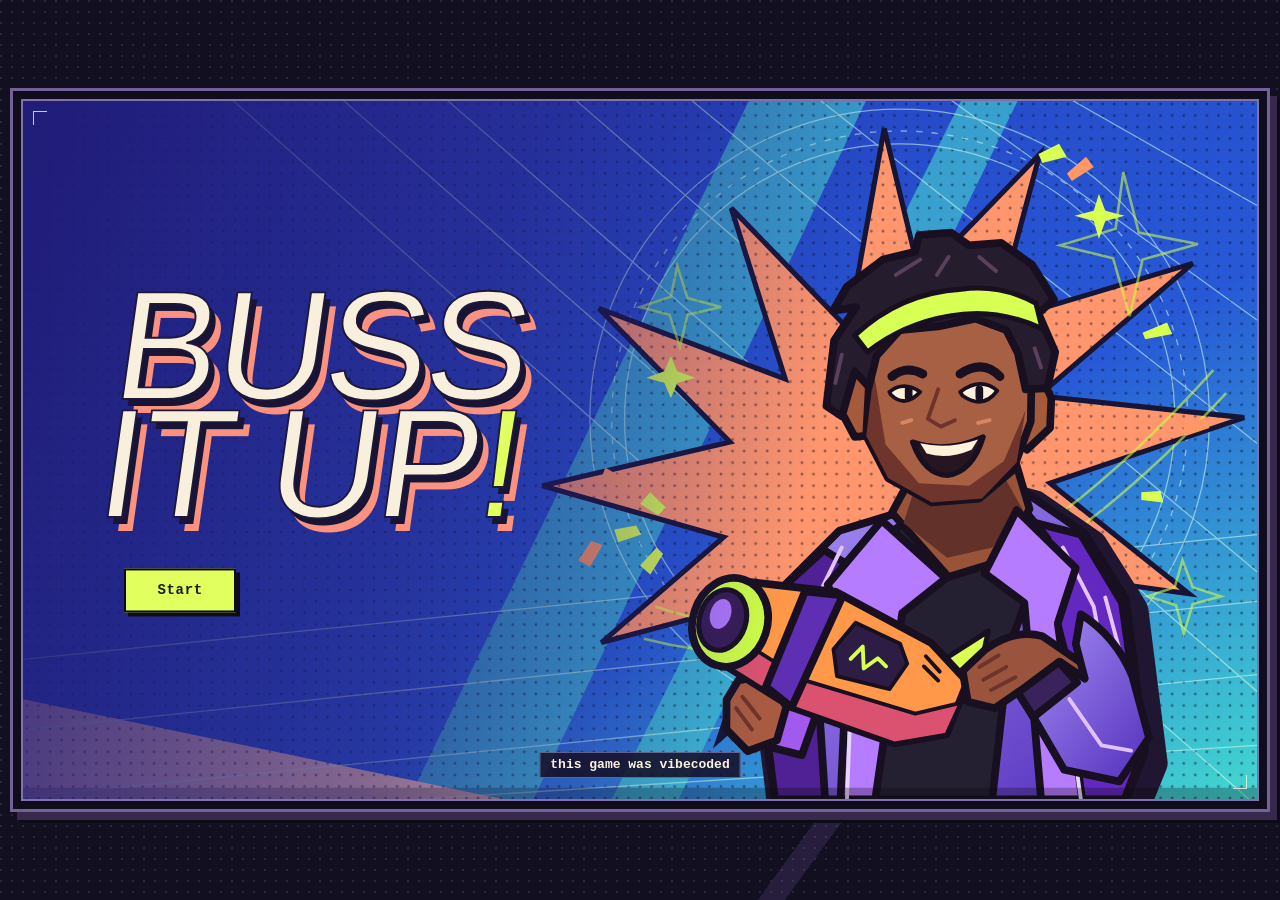
